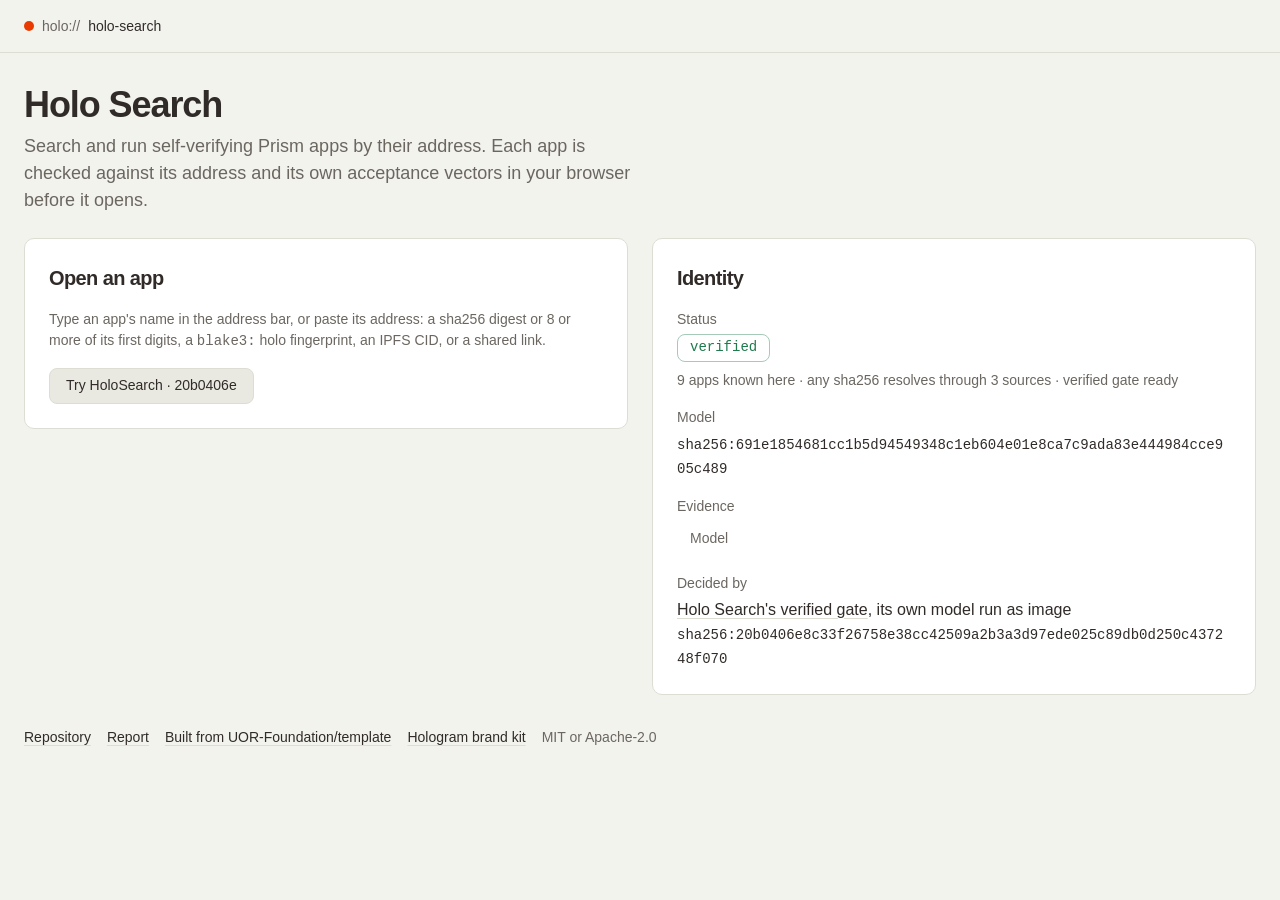
==== index.html @ 1d4cea59 "Holo Search mounts the live Prism frame (#4) * Holo Search opens in the Prism frame  Holo Search, an" ====
<!doctype html>
<html lang="en">
  <head>
    <meta charset="utf-8" />
    <meta name="viewport" content="width=device-width, initial-scale=1, viewport-fit=cover" />
    <meta name="description" content="Search and run self-verifying Prism apps by their address. Each app is checked against its address and its own acceptance vectors in your browser before it opens." />
    <meta name="color-scheme" content="light dark" />
    <meta name="theme-color" media="(prefers-color-scheme: light)" content="#f3f3ee" />
    <meta name="theme-color" media="(prefers-color-scheme: dark)" content="#151312" />
    <title>Holo Search</title>
    <meta property="og:type" content="website" />
    <meta property="og:site_name" content="Prism" />
    <meta property="og:title" content="Holo Search" />
    <meta property="og:description" content="Search and run self-verifying Prism apps by their address. Each app is checked against its address and its own acceptance vectors in your browser before it opens." />
    <meta property="og:url" content="https://humuhumu33.github.io/holo-search/" />
    <meta property="og:image" content="https://humuhumu33.github.io/holo-search/og.png" />
    <meta property="og:image:type" content="image/png" />
    <meta property="og:image:width" content="1200" />
    <meta property="og:image:height" content="630" />
    <meta property="og:image:alt" content="Holo Search: Search and run self-verifying Prism apps by their address. Each app is checked against its address and its own acceptance vectors in your browser before it opens." />
    <meta name="twitter:card" content="summary_large_image" />
    <link rel="icon" href="data:image/svg+xml,%3Csvg xmlns='http://www.w3.org/2000/svg' viewBox='0 0 24 24'%3E%3Cpath fill='%2334a853' d='M12 2 4 5v6c0 5.25 3.4 10.15 8 11 4.6-.85 8-5.75 8-11V5l-8-3Z'/%3E%3C/svg%3E" />
    <style>:root {
--background: #f3f3ee;
--foreground: #302b28;
--card: #ffffff;
--card-foreground: #302b28;
--popover: #ffffff;
--popover-foreground: #302b28;
--primary: #302b28;
--primary-foreground: #f3f3ee;
--secondary: #eae9e1;
--secondary-foreground: #302b28;
--muted: #eae9e1;
--muted-foreground: #6b6660;
--accent: #e0dfd6;
--accent-foreground: #302b28;
--brand: #e93b01;
--brand-foreground: #ffffff;
--destructive: #e7000b;
--success: #1f7a4d;
--success-foreground: #ffffff;
--muted-foreground-subtle: #8a857e;
--border: #deddd4;
--input: #deddd4;
--ring: #a8a399;
--chart-1: #e93b01;
--chart-2: #302b28;
--chart-3: #6b6660;
--chart-4: #a8a399;
--chart-5: #deddd4;
--sidebar: #eae9e1;
--sidebar-foreground: #302b28;
--sidebar-primary: #e93b01;
--sidebar-primary-foreground: #ffffff;
--sidebar-accent: #e0dfd6;
--sidebar-accent-foreground: #302b28;
--sidebar-border: #deddd4;
--sidebar-ring: #a8a399;
--warning: #bb370b;
--warning-foreground: #ffffff;
--destructive-foreground: #ffffff;
--info: #6b6660;
--link: #302b28;
--link-hover: #302b28;
--destructive-subtle: #fcdbdd;
--destructive-border: #f5999d;
--warning-subtle: #f5e3dd;
--warning-border: #e4af9d;
--success-subtle: #e0ece6;
--success-border: #a5cab8;
--info-subtle: #eae9e1;
--info-border: #deddd4;
--primary-hover: #474340;
--accent-pressed: #d2d1c8;
--border-solid: #deddd4;
--border-strong: #deddd4;
--scrim: #0a0a0a59;
--shadow: #0a0a0a2e;
--radius: 0.625rem;
--font-sans: Geist, Inter, sans-serif;
--font-display: Archivo, Geist, sans-serif;
--font-mono: Geist Mono, JetBrains Mono, monospace;
--tracking-display: -0.03em;
--tracking-caps: 0.22em;
--border-width: 1px;
--ring-width: 2px;
--ring-offset: 2px;
--duration: 120ms;
--ease: cubic-bezier(0.2, 0, 0, 1);
--shadow-overlay: 0 16px 40px -12px #0a0a0a2e;
}
.dark {
--background: #151312;
--foreground: #f6f5f4;
--card: #1e1c1b;
--card-foreground: #f6f5f4;
--popover: #1e1c1b;
--popover-foreground: #f6f5f4;
--primary: #e7e5e3;
--primary-foreground: #1e1c1b;
--secondary: #282624;
--secondary-foreground: #f6f5f4;
--muted: #282624;
--muted-foreground: #a6a4a2;
--accent: #282624;
--accent-foreground: #f6f5f4;
--brand: #e93b01;
--brand-foreground: #ffffff;
--destructive: #ff6467;
--success: #5fd18b;
--success-foreground: #171717;
--muted-foreground-subtle: #767472;
--border: #ffffff1a;
--input: #ffffff26;
--ring: #757371;
--chart-1: #e93b01;
--chart-2: #d6d4d2;
--chart-3: #a3a09e;
--chart-4: #757371;
--chart-5: #545250;
--sidebar: #1e1c1b;
--sidebar-foreground: #f6f5f4;
--sidebar-primary: #e93b01;
--sidebar-primary-foreground: #ffffff;
--sidebar-accent: #282624;
--sidebar-accent-foreground: #f6f5f4;
--sidebar-border: #ffffff1a;
--sidebar-ring: #757371;
--warning: #ec6032;
--warning-foreground: #0a0a0a;
--destructive-foreground: #0a0a0a;
--info: #a6a4a2;
--link: #f6f5f4;
--link-hover: #e7e5e3;
--destructive-subtle: #3e2626;
--destructive-border: #783939;
--warning-subtle: #3b261e;
--warning-border: #703724;
--success-subtle: #27352b;
--success-border: #386448;
--info-subtle: #282624;
--info-border: #353332;
--primary-hover: #ceccca;
--accent-pressed: #383735;
--border-solid: #2d2b2a;
--border-strong: #383635;
--scrim: #0a0a0a99;
--shadow: #0a0a0a8c;
--shadow-overlay: 0 16px 40px -12px #0a0a0a8c;
}
@font-face { font-family: "Archivo Fallback"; src: local("Arial"); size-adjust: 105.53%; ascent-override: 83.20%; descent-override: 19.90%; line-gap-override: 0.00%; }
@font-face { font-family: "Archivo"; src: url("[data-uri]") format("woff2"); font-weight: 600; font-style: normal; font-display: optional; }
@font-face { font-family: "Geist Fallback"; src: local("Arial"); size-adjust: 108.64%; ascent-override: 92.50%; descent-override: 27.15%; line-gap-override: 0.00%; }
@font-face { font-family: "Geist"; src: url("[data-uri]") format("woff2"); font-weight: 400; font-style: normal; font-display: optional; }
@font-face { font-family: "Geist"; src: url("[data-uri]") format("woff2"); font-weight: 500; font-style: normal; font-display: optional; }
@font-face { font-family: "Geist Mono Fallback"; src: local("Courier New"); size-adjust: 99.98%; ascent-override: 100.52%; descent-override: 29.50%; line-gap-override: 0.00%; }
@font-face { font-family: "Geist Mono"; src: url("[data-uri]") format("woff2"); font-weight: 400; font-style: normal; font-display: optional; }
@font-face { font-family: "Geist Mono"; src: url("[data-uri]") format("woff2"); font-weight: 500; font-style: normal; font-display: optional; }
:root { --font-sans: "Geist", "Geist Fallback", Arial, sans-serif; --font-display: "Archivo", "Archivo Fallback", Arial, sans-serif; --font-mono: "Geist Mono", "Geist Mono Fallback", "Courier New", monospace; }
:root {
--text-14: 0.875rem;
--text-16: 1rem;
--text-18: 1.125rem;
--text-20: 1.25rem;
--text-24: 1.5rem;
--text-30: 1.875rem;
--text-36: 2.25rem;
--space-1: 0.25rem;
--space-2: 0.5rem;
--space-3: 0.75rem;
--space-4: 1rem;
--space-6: 1.5rem;
--space-8: 2rem;
--space-12: 3rem;
--margin: 1rem;
--measure: 45rem;
--measure-wide: 80rem;
--column: var(--measure);
--control: 2.25rem;
--bar-control: var(--control);
--touch: 3rem;
--radius-control: calc(var(--radius) - 2px);
--safe-top: env(safe-area-inset-top, 0px);
--safe-right: env(safe-area-inset-right, 0px);
--safe-bottom: env(safe-area-inset-bottom, 0px);
--safe-left: env(safe-area-inset-left, 0px);
}
@media (min-width: 600px) {
:root { --margin: 1.5rem; }
}
* { box-sizing: border-box; }
html { background: var(--background); }
body {
margin: 0;
color: var(--foreground);
background: var(--background);
font-family: var(--font-sans);
font-size: var(--text-16);
line-height: 1.5;
-webkit-font-smoothing: antialiased;
-webkit-text-size-adjust: 100%;
}
main {
width: min(100% - 2 * var(--margin) - var(--safe-left) - var(--safe-right), var(--column));
margin: 0 auto;
}
main { padding: var(--space-6) 0 calc(var(--space-12) + var(--safe-bottom)); }
@media (min-width: 600px) {
main { padding-top: var(--space-8); }
}
@media (min-width: 840px) {
:root { --column: var(--measure-wide); }
.panes {
display: grid;
grid-template-columns: minmax(0, 1fr) minmax(0, 1fr);
gap: var(--space-6);
align-items: start;
}
}
@media (max-height: 480px) {
main { padding-top: var(--space-4); }
.intro { margin-bottom: var(--space-4); }
.lede { display: none; }
}
::selection { background: var(--brand); color: var(--brand-foreground); }
:focus-visible {
outline: var(--ring-width) solid var(--ring);
outline-offset: var(--ring-offset);
}
prism-frame {
display: block;
position: sticky;
top: 0;
z-index: 10;
min-height: calc(var(--safe-top) + var(--bar-control) + 2 * var(--space-2) + var(--border-width));
}
prism-frame:not(:defined) {
padding-top: var(--safe-top);
background: var(--background);
border-bottom: var(--border-width) solid var(--border);
}
.frame-fallback {
display: flex;
align-items: center;
gap: var(--space-2);
width: min(100% - 2 * var(--margin) - var(--safe-left) - var(--safe-right), var(--column));
min-height: calc(var(--bar-control) + 2 * var(--space-2));
margin: 0 auto;
color: var(--foreground);
font-size: var(--text-14);
font-weight: 500;
text-decoration: none;
}
.frame-fallback .dot { width: 0.625rem; height: 0.625rem; }
.frame-fallback .scheme { color: var(--muted-foreground); font-weight: 400; }
@media (max-height: 480px) { prism-frame { position: static; } }
html { scroll-padding-top: calc(var(--safe-top) + var(--bar-control) + 2 * var(--space-2) + var(--space-4)); }
@media (max-height: 480px) { html { scroll-padding-top: 0; } }
.intro { margin-bottom: var(--space-6); }
h1 {
margin: 0 0 var(--space-2);
font-family: var(--font-display);
font-weight: 600;
font-size: var(--text-36);
line-height: 1.1;
letter-spacing: var(--tracking-display);
overflow-wrap: anywhere;
}
@media (max-width: 599px) { h1 { font-size: var(--text-30); } }
.dot {
flex: none;
width: var(--space-3);
height: var(--space-3);
border-radius: 50%;
background: var(--brand);
}
.lede { margin: 0; max-width: 62ch; color: var(--muted-foreground); font-size: var(--text-18); }
.card {
background: var(--card);
color: var(--card-foreground);
border: var(--border-width) solid var(--border);
border-radius: var(--radius);
padding: var(--space-4);
margin-bottom: var(--space-4);
}
@media (min-width: 600px) { .card { padding: var(--space-6); } }
h2 {
margin: 0 0 var(--space-4);
font-family: var(--font-display);
font-weight: 600;
font-size: var(--text-20);
letter-spacing: var(--tracking-display);
}
.muted { color: var(--muted-foreground); }
.label {
margin: 0 0 var(--space-2);
font-size: var(--text-14);
font-weight: 500;
color: var(--muted-foreground);
}
code, pre, .mono, .hash {
font-family: var(--font-mono);
font-size: var(--text-14);
}
code { overflow-wrap: anywhere; }
pre {
margin: 0 0 var(--space-2);
padding: var(--space-3) var(--space-4);
background: var(--muted);
border-radius: var(--radius-control);
white-space: pre-wrap;
overflow-wrap: anywhere;
}
.hash { overflow-wrap: anywhere; color: var(--foreground); text-decoration: none; }
a.hash { text-decoration: underline; text-decoration-color: var(--border-strong); text-underline-offset: 0.2em; }
a.hash:hover { color: var(--link-hover); }
.row { display: flex; flex-wrap: wrap; align-items: center; gap: var(--space-2) var(--space-3); margin: 0; }
.facts { display: grid; gap: var(--space-4); margin: 0; }
.facts div { display: grid; gap: var(--space-1); }
.facts dt { font-size: var(--text-14); font-weight: 500; color: var(--muted-foreground); }
.facts dd { margin: 0; }
.chip {
display: inline-flex;
align-items: center;
min-height: 1.75rem;
padding: 0 var(--space-3);
border-radius: var(--radius-control);
border: var(--border-width) solid var(--border);
font-family: var(--font-mono);
font-size: var(--text-14);
font-weight: 500;
transition: background var(--duration) var(--ease), color var(--duration) var(--ease);
}
.chip-wait { background: var(--muted); color: var(--muted-foreground); }
.chip-good { background: var(--success-subtle); color: var(--success); border-color: var(--success-border); }
.chip-warn { background: var(--warning-subtle); color: var(--warning); border-color: var(--warning-border); }
.chip-bad { background: var(--destructive-subtle); color: var(--destructive); border-color: var(--destructive-border); }
.chip[hidden] { display: none; }
html:not(.dark) .chip-good, html:not(.dark) .chip-bad { background: var(--card); }
.reserve-1 { display: block; min-height: 1.5rem; }
.reserve-2 { display: block; flex: 1 0 100%; min-height: 2.625rem; }
@media (max-width: 599px) { .reserve-1 { min-height: 3rem; } }
button, input, .ghost {
font: inherit;
font-size: var(--text-14);
}
button {
min-height: var(--control);
padding: 0 var(--space-4);
border-radius: var(--radius-control);
border: var(--border-width) solid var(--border);
background: var(--secondary);
color: var(--secondary-foreground);
font-weight: 500;
cursor: pointer;
transition: background var(--duration) var(--ease), color var(--duration) var(--ease), border-color var(--duration) var(--ease);
}
button:hover { background: var(--accent); }
button:active { background: var(--accent-pressed); }
button:disabled { cursor: default; color: var(--muted-foreground); }
button.primary { background: var(--primary); color: var(--primary-foreground); border-color: var(--primary); }
button.primary:hover { background: var(--primary-hover); border-color: var(--primary-hover); }
button.bare { min-height: auto; padding: 0; border: 0; background: transparent; color: inherit; font: inherit; }
.ghost, button.ghost {
display: inline-flex;
align-items: center;
min-height: var(--control);
padding: 0 var(--space-3);
border-radius: var(--radius-control);
border: var(--border-width) solid transparent;
background: transparent;
color: var(--muted-foreground);
text-decoration: none;
font-weight: 500;
}
.ghost:hover, button.ghost:hover { background: var(--accent); color: var(--accent-foreground); }
input[type="text"] {
flex: 1 1 14rem;
min-width: 0;
min-height: var(--control);
padding: 0 var(--space-3);
border-radius: var(--radius-control);
border: var(--border-width) solid var(--input);
background: var(--background);
color: var(--foreground);
font-family: var(--font-mono);
font-size: var(--text-16);
}
input[type="text"]::placeholder { color: var(--muted-foreground); }
.try label { display: block; margin-bottom: var(--space-2); font-size: var(--text-14); font-weight: 500; color: var(--muted-foreground); }
.hint { margin: var(--space-2) 0 0; font-size: var(--text-14); }
.answer { margin-top: var(--space-4); }
.answer p { margin: 0 0 var(--space-2); }
.claim { margin: 0 0 var(--space-4); font-size: var(--text-18); }
.proposition { margin-bottom: var(--space-4); }
.proposition p:last-child { margin: 0; font-size: var(--text-14); }
.list { margin: 0; padding: 0; list-style: none; display: grid; gap: var(--space-2); }
.list li { display: grid; grid-template-columns: auto minmax(0, 1fr); gap: var(--space-3); align-items: start; }
.list .tick { color: var(--success); font-weight: 500; }
.list .pin { color: var(--muted-foreground); font-weight: 500; }
.list .name { font-family: var(--font-mono); font-size: var(--text-14); overflow-wrap: anywhere; }
.list .what { font-size: var(--text-14); color: var(--muted-foreground); overflow-wrap: anywhere; }
.disclosure { margin-top: var(--space-4); border-top: var(--border-width) solid var(--border); padding-top: var(--space-3); }
.disclosure summary { cursor: pointer; font-size: var(--text-14); font-weight: 500; color: var(--muted-foreground); min-height: var(--control); display: flex; align-items: center; }
.disclosure[open] summary { margin-bottom: var(--space-3); }
.examples { width: 100%; border-collapse: collapse; margin-top: var(--space-4); }
.examples th {
text-align: start;
font-size: var(--text-14);
font-weight: 500;
color: var(--muted-foreground);
padding: 0 0 var(--space-2);
border-bottom: var(--border-width) solid var(--border);
}
.examples td { padding: var(--space-2) 0; border-bottom: var(--border-width) solid var(--border); vertical-align: top; }
.examples td:first-child { padding-inline-end: var(--space-4); }
.examples tr:last-child td { border-bottom: 0; }
.examples button.use {
min-height: auto;
padding: var(--space-1) var(--space-2);
background: transparent;
border-color: transparent;
color: var(--foreground);
font-family: var(--font-mono);
font-weight: 400;
text-align: start;
overflow-wrap: anywhere;
}
.examples button.use:hover { background: var(--accent); }
.examples .long { color: var(--muted-foreground); font-size: var(--text-14); }
.examples .chip { min-height: 1.5rem; }
@media (max-width: 599px) {
.examples thead { position: absolute; width: 1px; height: 1px; overflow: hidden; clip: rect(0 0 0 0); }
.examples tr { display: grid; grid-template-columns: minmax(0, 1fr) auto; gap: var(--space-2); align-items: center; border-bottom: var(--border-width) solid var(--border); padding: var(--space-2) 0; }
.examples tr:last-child { border-bottom: 0; }
.examples td { display: block; padding: 0; border: 0; }
.examples td:first-child { padding-inline-end: 0; }
}
.foot {
display: flex;
flex-wrap: wrap;
gap: var(--space-2) var(--space-4);
padding-top: var(--space-4);
font-size: var(--text-14);
}
.foot a { color: var(--link); text-decoration: underline; text-decoration-color: var(--border-strong); text-underline-offset: 0.2em; }
.foot a:hover { color: var(--link-hover); }
.foot [hidden] { display: none; }
.noscript { margin: var(--space-4); color: var(--muted-foreground); }
@media (forced-colors: active) {
.card, .chip, button, input[type="text"] { border-color: CanvasText; }
.dot { background: Highlight; }
}
@media (prefers-reduced-motion: reduce) {
*, *::before, *::after { transition: none !important; }
}
@media (pointer: coarse) {
:root { --bar-control: var(--touch); }
button, button.ghost, button.primary, button.secondary, .ghost, a.ghost, input[type="text"], .disclosure summary { min-height: var(--touch); }
.row { gap: var(--space-2); }
}
#engine { display: none; }
#app-page:not([hidden]) + #home-card { display: none; }
#app-page[hidden] { display: none; }
.lede:empty { display: none; }
.answer .q { display: flex; flex-wrap: wrap; justify-content: space-between; gap: var(--space-1) var(--space-3); margin: 0 0 var(--space-1); color: var(--muted-foreground); font-family: var(--font-mono); font-size: var(--text-14); overflow-wrap: anywhere; }
.answer .q:has(#echo:empty):has(#cost:empty) { display: none; }
.answer .a { margin: 0 0 var(--space-4); font-size: var(--text-16); overflow-wrap: anywhere; }
.answer .a:empty { display: none; }
.answer .a.bad { color: var(--destructive); }
.hint { margin: 0 0 var(--space-4); }
.status-line { display: block; margin: var(--space-2) 0 0; font-size: var(--text-14); overflow-wrap: anywhere; }
.facts [hidden], #home-card [hidden] { display: none; }
.facts a:not(.ghost) { color: var(--link); text-decoration: underline; text-decoration-color: var(--border-strong); text-underline-offset: 0.2em; }
.facts a:not(.ghost):hover { color: var(--link-hover); }
#canvas {
--bg: var(--card);
--sheet: var(--background);
--fg: var(--foreground);
--muted: var(--muted-foreground);
--faint: var(--muted-foreground-subtle);
--line: var(--input);
--accent: var(--ring);
--ok: var(--success);
--bad: var(--destructive);
--t-xs: var(--text-14);
--t-s: var(--text-16);
--t-m: var(--text-20);
--t-l: var(--text-30);
--s-1: var(--space-1);
--s-2: var(--space-2);
--s-3: var(--space-3);
--s-4: var(--space-4);
--s-5: var(--space-6);
--s-6: var(--space-8);
--s-7: var(--space-12);
--control: 2.25rem;
--bar-h: var(--control);
min-width: 0;
}
.appcard { display: grid; grid-template-columns: minmax(0, 1fr); gap: var(--space-3); align-content: start; }
.appcard .stack { display: grid; grid-template-columns: minmax(0, 1fr); gap: var(--space-3); }
.appcard .row { display: grid; grid-auto-flow: column; grid-auto-columns: minmax(0, 1fr); align-items: end; gap: var(--space-3); }
.appcard .field { display: grid; grid-template-columns: minmax(0, 1fr); gap: var(--space-1); }
.appcard h1, .appcard h2 { margin: 0; font-family: var(--font-display); font-weight: 600; font-size: var(--text-20); letter-spacing: var(--tracking-display); line-height: 1.2; }
.appcard p { margin: 0; }
.appcard label, .appcard .legend { font-size: var(--text-14); font-weight: 500; color: var(--muted-foreground); }
.appcard input, .appcard select, .appcard textarea {
width: 100%;
min-width: 0;
min-height: var(--control);
padding: 0 var(--space-3);
border-radius: var(--radius-control);
border: var(--border-width) solid var(--input);
background: var(--background);
color: var(--foreground);
font-family: var(--font-mono);
font-size: var(--text-16);
}
.appcard textarea { padding: var(--space-2) var(--space-3); }
.appcard input::placeholder { color: var(--muted-foreground); }
.options { display: grid; gap: var(--space-2); }
.options button[aria-checked="true"] { background: var(--primary); color: var(--primary-foreground); border-color: var(--primary); }
.appcard output { display: block; min-height: 2.5rem; margin-top: var(--space-1); font-family: var(--font-display); font-weight: 600; font-size: var(--text-30); line-height: 1.2; letter-spacing: var(--tracking-display); overflow-wrap: anywhere; }
.appcard output.tone-neutral { color: var(--muted-foreground); font-family: var(--font-sans); font-weight: 400; font-size: var(--text-16); letter-spacing: 0; }
.appcard output.tone-error { color: var(--destructive); font-family: var(--font-sans); font-weight: 400; font-size: var(--text-16); letter-spacing: 0; }
.appcard .meta { min-height: 1.5rem; font-family: var(--font-mono); font-size: var(--text-14); color: var(--muted-foreground); overflow-wrap: anywhere; }
.appcard.uv { width: 100%; }
#canvas .holoview { display: block; width: 100%; max-width: 100%; border: var(--border-width) solid var(--border); border-radius: var(--radius-control); background: var(--background); }
dialog#proof {
width: min(45rem, 100vw - 2rem);
max-height: calc(100dvh - 4rem);
margin: auto;
padding: var(--space-6);
overflow: auto;
border: var(--border-width) solid var(--border);
border-radius: var(--radius);
background: var(--popover);
color: var(--popover-foreground);
box-shadow: var(--shadow-overlay);
}
.dark dialog#proof { box-shadow: none; border-color: var(--border-strong); }
dialog#proof::backdrop { background: var(--scrim); }
dialog#proof h2 { margin: 0 0 var(--space-4); }
dialog#proof h3 { margin: var(--space-6) 0 var(--space-2); font-size: var(--text-14); font-weight: 500; color: var(--muted-foreground); }
dialog#proof .close { float: right; margin: calc(-1 * var(--space-2)) calc(-1 * var(--space-2)) 0 0; }
#steps { display: grid; gap: var(--space-1); margin: 0; padding: 0; list-style: none; font-size: var(--text-14); }
#steps li { display: grid; grid-template-columns: 1.25rem minmax(0, 1fr); overflow-wrap: anywhere; }
#evidence dl { display: grid; grid-template-columns: auto minmax(0, 1fr); gap: var(--space-1) var(--space-3); margin: 0; font-size: var(--text-14); }
#evidence dt { color: var(--muted-foreground); }
#evidence dd { margin: 0; font-family: var(--font-mono); overflow-wrap: anywhere; }
#evidence p { margin: 0; font-size: var(--text-14); overflow-wrap: anywhere; }
.vectors { display: grid; grid-template-columns: minmax(0, 1fr) minmax(0, 1fr); gap: 2px var(--space-3); font-family: var(--font-mono); font-size: var(--text-14); }
.vectors span { overflow: hidden; text-overflow: ellipsis; white-space: nowrap; }
.rebuild { display: grid; gap: var(--space-2); font-size: var(--text-14); }
.rebuild p { margin: 0; }
.rebuild-go { justify-self: start; }
.rebuild-out { display: grid; gap: 2px; margin: 0; padding: 0; list-style: none; }
.ok-t { color: var(--success); }
.bad-t { color: var(--destructive); }
.muted-t { color: var(--muted-foreground); }
@media (max-width: 599px) {
dialog#proof { padding: var(--space-4); }
.vectors { grid-template-columns: minmax(0, 1fr); }
}
@media (pointer: coarse) {
#canvas { --control: var(--touch); }
}</style>
    <script>// The dark ground is the brand's primary mode: follow the system, remember a
// choice. Runs before first paint so the page never flashes the other ground.
(function () {
  var stored = null;
  try { stored = localStorage.getItem("prism-theme"); } catch (e) {}
  var dark = stored ? stored === "dark" : matchMedia("(prefers-color-scheme: dark)").matches;
  if (dark) document.documentElement.classList.add("dark");
})();</script>
  </head>
  <body>
    <!-- The verified runtime below binds these by id when it starts. The
         frame's top bar does their work; they stay so the runtime runs
         unchanged. -->
    <div id="engine" hidden>
      <form id="bar" role="search"><input id="q" type="text" tabindex="-1" aria-hidden="true" /><button id="go" type="submit" tabindex="-1"></button></form>
      <ul id="suggest" hidden></ul>
      <form id="bar2"><input id="q2" type="text" tabindex="-1" aria-hidden="true" /><button id="share" type="button" tabindex="-1"></button><button id="shield" type="button" tabindex="-1"></button></form>
      <a id="home-link" href="./" tabindex="-1"></a>
      <button id="proof-open" type="button" tabindex="-1" hidden></button>
      <span id="try-sep" hidden></span>
      <span id="dot" class="busy"></span>
    </div>
    <prism-frame id="frame" name="Holo Search" address="holo-search" live="https://humuhumu33.github.io/holo-search/" repo="https://github.com/humuhumu33/holo-search" home="https://humuhumu33.github.io/holo-search/" purpose="Search and run self-verifying Prism apps by their address. Each app is checked against its address and its own acceptance vectors in your browser before it opens." card="https://humuhumu33.github.io/holo-search/og.png" identity="#identity-title">
      <a class="frame-fallback" href="https://humuhumu33.github.io/holo-search/"><span class="dot" aria-hidden="true"></span><span class="scheme">holo://</span>holo-search</a>
      <span slot="status" id="update" class="chip chip-warn" hidden><button id="reload" class="bare" type="button">Update available. Reload</button></span>
    </prism-frame>
    <main>
      <header class="intro">
        <h1 id="name"><span id="name-text">Holo Search</span></h1>
        <p id="purpose" class="lede">Search and run self-verifying Prism apps by their address. Each app is checked against its address and its own acceptance vectors in your browser before it opens.</p>
      </header>

      <div class="panes">
        <div class="pane">
          <section id="app-page" class="card" hidden aria-label="App">
            <div class="canvas" id="canvas"></div>
            <p id="app-status" class="status-line muted"></p>
          </section>
          <section id="home-card" class="card" aria-labelledby="open-title">
            <h2 id="open-title">Open an app</h2>
            <p class="hint muted">Type an app's name in the address bar, or paste its address: a sha256 digest or 8 or more of its first digits, a <code>blake3:</code> holo fingerprint, an IPFS CID, or a shared link.</p>
            <div class="answer" id="answer" role="status" aria-live="polite">
              <p class="q"><span id="echo"></span><span id="cost"></span></p>
              <p class="a note" id="result"></p>
            </div>
            <p class="row"><button id="try" class="secondary" type="button" hidden></button></p>
          </section>
        </div>

        <div class="pane">
          <section class="card" aria-labelledby="identity-title">
            <h2 id="identity-title">Identity</h2>
            <dl class="facts">
              <div>
                <dt>Status</dt>
                <dd><span id="verified" class="chip chip-wait" aria-live="polite">verifying</span><span id="status" class="status-line muted" role="status">Loading the runtime…</span></dd>
              </div>
              <div>
                <dt id="address-label">Model</dt>
                <dd><code id="address-full" class="hash">sha256:691e1854681cc1b5d94549348c1eb604e01e8ca7c9ada83e444984cce905c489</code></dd>
              </div>
              <div id="evidence-row">
                <dt>Evidence</dt>
                <dd class="row"><a id="model-link" class="ghost" href="https://github.com/humuhumu33/holo-search/blob/main/src/HoloSearch.lex.tex" target="_blank" rel="noopener">Model</a><button id="proof-open-2" class="ghost" type="button" hidden>Proof</button></dd>
              </div>
              <div>
                <dt>Decided by</dt>
                <dd><a href="https://github.com/humuhumu33/holo-search#what-is-here">Holo Search's verified gate</a>, its own model run as image <code class="hash">sha256:20b0406e8c33f26758e38cc42509a2b3a3d97ede025c89db0d250c437248f070</code></dd>
              </div>
            </dl>
          </section>
        </div>
      </div>

      <footer class="foot muted">
        <a id="repo" href="https://github.com/humuhumu33/holo-search">Repository</a>
        <a id="report" href="https://github.com/humuhumu33/holo-search/blob/main/VERIFICATION.md">Report</a>
        <a href="https://github.com/UOR-Foundation/template">Built from UOR-Foundation/template</a>
        <a href="https://github.com/Hologram-Technologies/hologram-brand-kit">Hologram brand kit</a>
        <span>MIT or Apache-2.0</span>
      </footer>
    </main>
    <dialog id="proof" aria-labelledby="proof-h">
      <button class="close ghost" id="proof-close" type="button" aria-label="Close the proof">Close</button>
      <h2 id="proof-h">Proof</h2>
      <ol id="steps"></ol>
      <div id="evidence"></div>
    </dialog>
    <noscript><p class="noscript">This page needs JavaScript to load and verify apps in your browser.</p></noscript>
    <script type="application/json" id="app-data">{"frame":"https://uor-foundation.github.io/template/frame/","holo":{"model":"691e1854681cc1b5d94549348c1eb604e01e8ca7c9ada83e444984cce905c489","image":"20b0406e8c33f26758e38cc42509a2b3a3d97ede025c89db0d250c437248f070","modelUrl":"https://github.com/humuhumu33/holo-search/blob/main/src/HoloSearch.lex.tex","name":"Holo Search","purpose":"Search and run self-verifying Prism apps by their address. Each app is checked against its address and its own acceptance vectors in your browser before it opens.","live":"https://humuhumu33.github.io/holo-search/","repo":"https://github.com/humuhumu33/holo-search"}}</script>
    <script type="application/json" id="holo-files">{"sources.json":{"type":"application/json","gz":true,"data":"H4sIAAAAAAACCtWVTW/jNhCG7/4VL3TZFnAkJ0HThfe4RbsBim7RHHooioISRxZrimPMkPEKQf57Qcp2UmyQNIu99CBDHs4Xn/nQ3QKoepbRxGqNamDPZ0pGuqFRTtKRNufVMiuZllPR+X0gIXxgz7gpmvDMW0XPAhNgdju0E1xUGGuFVJeI4sjCBbBYkhq/MGbvcIooSSPZNeiWZEI7xSIejA6zURwIO7MhmGAh1CclixQ8qcJFjCZ2A2lRO0Sscf3rjzeHGIpotlSO31//gDiYiJ69572iFx4fG+IbHczFd1fonacl8o2QmaBlOx2v1XqzpUv0LmxIduJC/LbGdbAuxzJC2OcQM0VICgq+JXkHgz55fwoViKwicKB6JuxmF9UafywAoBLaOI0yNS5Y+lT/rRyKJlANMe503TRi9vXGxSG1SUk6DpFCrDsemyGNKT+Xl83jqo7GheYpxwvgz5LGgdopjbvyC1TBjJQbIA5O0QrvleSQD1BtXbD5tDPdQFWR3i+fcaAu0ufW+V4P0iQ+C0/p3lm3IY33d/Qp3j8f4ycXP6QWoxNh+Y9xvhLUV2Q5cZK5VwPbJ3C4Xa8P0o2JtDfTMdV105xffF+v6lV9vn67env+oBndSJziX2Mu48VqtTqdUDCtp+y8N17pJA8cS0Yf+x58mLnUeteV0VvPk2ICCqNSvOWxBxRGt4fpvXXqIssbxY5kdKouO2MImW4oXj13xiNQ3LNsa/xc/kbSqEhK5e24eup8/TMOfiotWr/QVXmP5KVwduBUexe2r2Say/+So3/BvXot3BSi84XEsWHe5JXC3XZeHjvhW2fJ5iocKpAb5N2DYchbL1PJq0RhcAXF3riYQRsU6mFz2oXPU8s0asdfgOkzy6/F5TGMAqDGdVRQnmQI7bwjRWdEJgTG+4+/3WAgY0mW0CMA6JD3u8l4Og7KnmYHL+Cwe2q/tG+esP1fIclfgMX94h8cAaxjEwgAAA=="},"registry/05e117f6444fddaef5dca810636ab0f1bb17e57a3703cd703d8bba6f3b81dbd6":{"type":"application/octet-stream","gz":true,"data":"H4sIAAAAAAACCu2YS27CMBCG9z3GrF01AcoiV0FRZexpY5HYwY+WCvnulXEoKQSa0gKqFCmbzHhev+fLImug3BrIZmtgShqrHbNKB8MsJ9sn96TbnfucwLOTzAolY5a54u+QrYHqqjEIyXETkpOe3oWQHDKYO1FyIKBq1FTyGHDclxMwBa0xZGg1C1lKtlGUW/AE7Hs8FWqvDvy+nahxoNZKt0Oj4WiOzzeNxpU2NLpopXsWKwzdvwluC8hATCfgvT+sK5VE8EH+nVDjnyn1SjUQkLRCyMZds6nFDQYzqsIodWOoqGUFEDBMOysktg/XWlQ9pkuDTh32USizCQ5r2srLCmQL5E+U8yDy1TT4sp3J3vaRAZk/R2ZyPjKTAZkuZIyb3w6ZdEDm4sg8no/M44BMFzKVK2+HzKgnMkxJLvYG6CnM6IswpUPYzXqqadKc3h0L5k8rJPEGu6TFpaNRVCwNPs01lawYyP8d+dPzyZ8O5HeRv3TKXgP9bVklg9sWKFtI/PHSJ/9l6Y9+EseHHfbYlfbFJ5e/0ppqWqGNZCYkJaOcbHNcqGqcKS5Gk3b/sr/5oJ92b34amBoZZFDiqkQqHyzVL2jva61eNK0eUvB3H8L9YICaEAAA"},"registry/128cde158bd77cf9e03ea75a3b004204b8d51d07442f047268709a8f2e4494a4":{"type":"application/octet-stream","gz":true,"data":"H4sIAAAAAAACCu1cWY+jOBB+35/hZ6+GM6TzV0ao5YDTQUtMBsxM97b47ytzhMsmGJxjrahfGoOryl8dtktV+QYopBnY/fwGQUIymuYBTVI28PMb/BOREOxARtOIfIACSo0cok8cAgj+RCE9gh3INw5vgu+zQSHv/RfFWXdePeD7hQ/BIScBjRJSLWCfhF9g930ZBTsTNtMCFMcAguSMU0TC6vv61W8U5xhAQL/OmE2vhwmioID12/7wZRS4oGCytRyteRxTAAFBJwx2Rn++LTvfLPzyD4IzStEJU1wiaEDThyDFWR5TJj2O8QmT8t+IhPgT7IwLJxSWK62f4igrHxkcFVfpuWMls7FGPSg91fpi1EppfXh526g5j+Kwv3wfguyI+jqK4kbUJYssxhT/xWlS6bSVzuqI99TClxT7stvQmSUf17bsvm2asrZpdUyhO+4UpfcOxWdBQDEiFUnGrB44IRocAQRZkOY0Irj7cd+tlMqR5UGwSA5jnRw3iwm9IClP6v8TEDg+ZUG7I1+QkDCqHKTrLI58IIcCJ2LBHccZft+niATHPh/pDccW8DFLPq3fMLDpEZMOV8nwYa3cGqckvUX4UBk/ntVvFe/lUi48xGfkagnBU3sv38TGsTY54dk6O6fRaWiKrcm665x4+bnSqHCYEJLvF/VHTThqVInJBz0yTERf5PSwfQ9xkISlBoYyN7ovmDJyNiQrmzHJGZML54vItF3XSJ76EjBylJ6bDG8m491r0qQFcX0zaRK1T7Wh7hDhMlYO1d3XmyDQGbzQL5DLm2OqPGWNwsBMkefpc/6W1lvXdeOaWIqzBn2uz7Y2NKRUv2k9FwiRwb9yFItf75MkfidJFf8H2EidgQ4ozjAYOzFj0HUx/h6vzqKcO1vU8tMLB0Sa5hMY3pfVA0KuNTvkDs4mPeEnQi4UnT/kbwYCn20yR63VHRk7AOB4SXOyALZsFuAGcvFOSJz7/fShZit7qHG66beJs//0vUAKDMfkwLGU2IZDrOuHneQj5zjcMKnN1ey/fwA0lkpoLK2gsVVCY2sFjaMSGkcraFyV0LhaQbNRCc1GK2g8ldB4WkGzVQnNVito3lRC86YVNEglNEgraPYqodlrBU2gEppAK2hCldCEWkGDVUKDtYLmoBKag07QuIZCaDxDK2hU5ms8rfI1rsp8jadVvsZVma/[base64]/[base64]/ibjrOnIX9Jo9shLkfVUm6myy5EtsWPDaiNcv2tfuy0x2zjjoETqM8aI/KAo/cD073OafKTo9MMExV//AYIPOZUaSgAA"},"registry/1b8a6605f1b24aea16d3d867f5f4b3fd527129f83198b6bffcd4bee959a1a07d":{"type":"application/octet-stream","gz":true,"data":"H4sIAAAAAAACCu2dy27bRhSG930KggWKFvCFM8OrhKAokgJZFO0i3TlezHAOJdoUKZOUI8kwkAdpnyP7PEqepKAutizJji606jB/AAMxh/zPXA7Pd2aGpG9MqcvCbJ3dmGGWFmU+CMssrw6c3ZiXcarNllmUeZx2zNujdUfiVNPQbLGjeZnU5aSAEupRWpqtu3P8pXPmvyVxUZq35+fVVZtUYibHNzApajK5oDwrTOWq3jYnPih97Ncne/5gRzbspvOjs7t+tx/[base64]/u2ZVq3ePtKBTdq3LCl4wIUOlPS9QIXMlRb5yvK4R0zZmhRpVxDZDnGtbNt1ucV91+Pt1zIJB4kss7wd3v+XWy5j79OILMeJNLN9oaQMnCDkjmcpIZlU5DlccIcCZTMSgkdSqzAQnnRc5nHhR67nP6HuHmx0F63MU404WVTdNi7frpGs6v/iNF+C1+dUDJKy/tCw8Zhv5VnLCNvdR5c5Xb+TfiUT2M2jthHdqj/82iNyc0hXxUbQDrQD7UC7NaL3fmUUXckdtzW/EYzPn4zV0rkj70xJBkqCki+Okq9/++M1KAlKgpKgJCgJSoKS6/TSrKQCmGwyJt+n87qzHf+1/6y8pD3xlTazLAvkBXl3Fp040zJ0gVVgtUFYHY/HgCrmniAgCLiWgIbs941U9kgbXz7+Mx6Pv3z892RnBnIwEAx8cQy8D+5AIVAIFAKFa0T/6lO6uNr6+RNmhqBig6m4up0ANAKNQCPQuDkasRcJNDYQjd2y7Bet01Mayl4/oZMs75z+mr+6D/8/5YO0jHv0aghsApvAJrCJGSWwiXXWO7cGE/EUD57iAWYPgNm/u3Fh9HOK4qHRk2XYpcLoZTkZZVemRpaS0cs0JW2jMjEt0XEnLgtscwK/jcIvSa2IIuAXU1KwEqxc/[base64]/iPAysy8K+wMPRXg1iFRqu85wHGZ8pNQQGMX8GfNnEB/[base64]/Zl/mskcl5TPEz3LHRy+ZSk5OrtIFlenRQsueN699myWZ8W7yuPXGmfb+VtmJy/x97aWyXGesOrxgSRzGjHsQM/wwZmx+EDPugVyAWbXm4Q9t7xOZoPSSlJ7fE52DWGlUYOXsIGaEfRgHOJAHBAh4UPpfQude+cASqGu80/ZPWX9kEYsY1a0qLMGWgk8NquSTJF23aiClJd3ae0AKKby6VX2p7MivXZWFQVC7Z0XVdpveZw7KG7Rd/HBGunOXiIN2ycvbJd9sTr/zBpLzaPfWVXWjoCQ6vqY8jkZx2qmeZS32cQh70x0vdnDPqnF78tFW2XW2apd9K/EMa3oN1HwwaO53Pmjb7URvvxDLHl+IrarRp7CqFw0TkulpKfMOlcf9POvksnfKzNsf/gMWcRq8ZMMAAA=="},"registry/20b0406e8c33f26758e38cc42509a2b3a3d97ede025c89db0d250c437248f070":{"type":"application/octet-stream","gz":true,"data":"H4sIAAAAAAACCm2TW2ojSAxF91LfgS5V6VHyCuZzYBYwSCopbUjiYLsbMo33PngaAh6yAZ17Lle/mv84vux2+NXi9Pp+fMlzOzSAjppcFBsqGCl3hWnFQPKOc6/JhUuZbBmKbtSCNMjt3Wdme2qXfLW36zH+Pu52aFGwvE9S8o09gqdn7QyZe5d05YoyR0fE0ZlCtAxUFFG0o/P94OnHOfL3OQmJiqKYTLMGSWWVr90rhY32BAGSkLGQckLEHKBAMcRjJEe7PbV8ez6+5V18H5/zcm2HRrWttskkgMq+3RwWWe2iOWdqrdUXIHMZ4xq+c+ZCrsKcngvvKY//ZDsQdxl4e2pv9prt0P44vZz+SjvH9/bUzqfT9XLn2vv7yzHsejy9PcQAX8bcqcAHWhrwnnuxFBX6rE1DYGitCbqcvSo2eqaSGliX3e5y1/NHO/TPQL2Pfntq8WKXy7E+Hni5S5cuWAK+IrZa6dwrM31ICa3hHTZN29NYnFBEFGFMCGfE/gVv4uS7/7NdHytWUauApOHTrEYwdcNlkcQRBZtlp6pG1tCEubLMO7FLcKLaFyxg1ttTO+fl9PLzfzSDWDwzSKGPLIku7KtXr5IxVcdMxmXYM1w0eXJHHRqey0P8CxpOGL9p76e3/UDzUUQhbmOkQPU5gBeR9DEMBqNXkTr6zCUKarOTFgPtGorq8wuaDF3zdv+m/8bzsJKxYifQ8i0SpdlnmpBN7x1HR1+bYHdBHNVRBi/paqtGIioaftXkUrmv5GfG9XS+/GmXywPSekhC2Ialei8TO1tHG6lDa6YOuRM6hVspDZCBk2y79QWSXw1TAW93v/ier9YO7f18vLx+O77ac36Dz69/SMEKCYuQF0SA01Yk1IkrIJ07ZodcYRJq29ZMRNSFEamdApd+finyoLvu9eM9H0Wz1An6zjEgwoeXCa+csD0s0WlhtzEZA0QZtVSKjDg9+vQ5PhHaWW63fwF7KfUzZQUAAA=="},"registry/294f8a56e0dd917dfcb46662e5e7337b46234e75712542ada27b1838002f1c75":{"type":"application/octet-stream","gz":true,"data":"H4sIAAAAAAACCu2dy5KjNhSG93kKSlm2PW0uBtu7qZ7skpqqZNnlhQC5rQoWLhCecbpcNcuss8kmeY48wLxJP0kK3wrf2hgE7cb/0gj+Ix2O9emgY/xMqC9jMnh8Jl4oYhklngyj9MDjM/mdC58MSCwjLp7IonXsCBc++0oGemvTRn25bGABmzAhyWB7Tm/vnM2ngMeSLIbD9Ko8nVjLGTlMmopMZpTXjYIe6l1y4k7rqY+ver62IzndNGw9bv1u7fo922QfaTqmdOzYxTe40EW5o+JkaHYPQjOXS4etxzLGDwfqvDrQwne6TNAcdrJ/rpOHl+idau6ggluv782Ep+/08mYPW2SUCE/[base64]/Cc2riEgWJ4HqkLSMSyJpJ171M/G6z+Pikb+/6FAf+meWNcVi6hLRi/zRUz5fNorbbQfczqcbJ66MqCcB7/OaXbAb7L4qdrd1wBvwbhq8bcA7n+4kCSSfBnPA+7ymA3gD3tcFb2TegDcy71uFt89n3GdA93lNE+gGuq8L3SA3yN0wcgPcALfqaRLkBrlBbpAb5K6S3H3DME3H6Jh2r2s5TrfXActRtqbSTR1wHBy/Ko4fn/MAdoAdKTlScpAcJAfJ3wfJP/EZj3koNHeu/cGiUOOxlgifjbhg/ofCUDcAdUAd2Tqy9dtjvA7Gg/FXxfjPMxaNgvDLQJNjpq1MaH7IYk2EUhtxqXGh2ZbmchkD+UB+04riDpnfA/PBfKW/BAL0AX1AH9AH9AF9/Cod2T7AD/AD/AA/wI8H/PhBewNfJQfug/vgPrgP7iPhRwEfHvSD++A+uA/ug/v1cj9mMyYAemzn46E+IN9YyL98+2c50b18+zet0E/JTjXbartcal/GYcA0kUxcFgHwAHzDAK8D7oC7Qs07PLoH3a+O7ncG0A603/xePR7ZA/bI5MH6RrP+yLQH+AP+NwZ/kB6kR0EeSN9Y0v8kJIs0N5TjNcSx/Q6K4+n8rRbXh34ShCA5SA6SvzeSP4zDMGYaFdp2dgDKgXJkm2AUGAWeIDMETpAZNj4zBEfAEeQlAMnbgqSIO3oVeAOa0IQmNKEJzSLQO1gDkCmN6IRJFq0xt14ynbxkJbk8OUWmG/rzzMiqXc490MBLApqONO/[base64]/Llcu+v2/2nxfZCvfqWCLB5o5SofevLTazrsyMxq2Mqui7u7XVPN9L/ONhi7z1eXCr77R3nyHA9sWEZ4claVyVEX4ZFYwR0OzUZo7AWvfeMBeVjh7ec2MfrpmJu3GlHnLx2hfA0bFvaTRE5PtaRQ+RXRyr5PFD/8Dhvi1yCbDAAA="},"registry/2b0ca0d5b16e442e16182ef9de136c062b11b46b9a42aa256c89d253f1062e9d":{"type":"application/octet-stream","gz":true,"data":"H4sIAAAAAAACCu2d3W6jRhTH7/sUiEq98iYM39haVVW2Ui+q9qK9y/pigIONioHCeJU4irQP0j7H3u+j7JNUxB8hNs6aD1OL/ecqYeB/Zs4czm8+IDzI3Be5PL59kL0kzkW29ESSFQduH+S/wtiXx3IusjCeyY+jqiNh7NOdPGajbRn3xVMBRbSgWMjj3Tn23jnbv6IwF/LjdFpcdUolNnLqCSa1jkyWlDeFMT/Uq3Pii9Jjf77q+d6OnOim6eh253f9pd/LRWZFUZVS1bHaHdzoopOj4mhoGgeheZJLp6PbNsYPG2q92tDGPd0maA4r6XytkoeXMOU8PdhB17O9THi8p586ezqSg2XsiTCJ11nYTfz7UvZwl2HkyyM5SSnjsb8+Z1P2gUdLkkeyuE+pdMmuTpsTDkp2BfIvSZRIfxDPvLn8WGpWe+U0C/PFm9zLiOJrthbfNrRMC49H0cvmTUv1eK315yhr3+6/O/aj/[base64]/JjhWRR/4vTvISozyhfRqL71HByn9eKrH2ENY/[base64]/Tykur7Z+/oSZIag4YCoebicAjUAj0Ag0no5G7EUCjQNE41yINB9fX9MdX6QRXSXZ7PrH7O1z+v8hW8YiXNDbO2AT2AQ2gU3MKIFNrLPuwhpMxFM8eIoHmO0Bs3/Ow1xKMwrCO2nBhTenXFokGUlizmMpiUlaJD5FE6kwsS7xw1kocmxzAr+Dwi9x3yUKgF9MScFKsLL6eZ8nGEpcSKLgph/OKBcgIUg4wIkoQAgQAoQAYa2XLrEmCxQOCIXvHP3nd1iTBQvBQrAQLAQL8e/qkCm/xVfbis7Hu23IaYN9t63ZmBUTA0wMMDEAQk9BaOtcA/4On79N3GGfwRvQhCY0odmTZq2EesAXOeUZX5CgbJNCNzw/eslacvftnYv4AtF5rbIrk9lt7W0+7LZvrDhcsqT1Y8bsxYzajxld7cWM2VMIMKXTcc4r3xWsmZmgdElK549Eoxcrg0qsKuvFjKb3EwA9RYCDhAel/yV1thoP7IG6wzut/ZD1exawgFHXqpqisb3k04Eq2cTJ71rV4VzhZuce4BrXrK5Vbe7qgd25KvMcp/PICooFVb/NHFQd0KbayxlpY5dovbrk8vYST5vTN37oxzjq3q6qLuUUBW8+UBYG92E8K3YvWn1SQj91R4H1HlkdbhkdbZXeZaua7AtoZ1jTG6Dmi04zv/FOq7fTV38hlh1fiC2qkZJX1IvuIuLxteDZjMSbNEtmGV8UH1X/7j+i9vZ0voMAAA=="},"registry/30137e03128cfe4c40d0a8d850d223ec570f47edd13695da3122bf9bce84b545":{"type":"application/octet-stream","gz":true,"data":"H4sIAAAAAAACCu1dzY7bNhC+9ykMHnpSE4n6827QV0gvvaXGQmtx12plySvJ6aYLA3mQ9jl676PkSQpZtvVLiaRGtKwICLCIbA/Jjxxy5uPM6A05bhKj+09vaB0GcRLt10kYpQ8+vaE/vMBF9yhOIi94Rgel9mS1Sh8K/FB5Q17gkld0j5XzZ46b0CSulOM/5tZ4ZLP1lvrkyXslLlLQn56bbNA92ltGyyjqCDY9o/TzNCqjMioWbB6/JCQudvv0YLU6rBT0tA/WiRcG2Tp4DN0v6D7/e/7F3vPTgYY7EjmBm32X4bPPjr8nSEHJlx0piLsgefpC7ZPLBygi8d5P0KEws6qS40+OTVelfHYipKDA2RJ0j4s/1Xh/ulJQvHGyzhcALnbiOBH5EGstHT8vol/Hq9jK6VuB5xelEp9sSZDQG7j8z/fitL0GkWn/e8lU0GO4Tx+8XVZN8Tdrx/er68CJtqeFlTYRnQZbWV39V8mxczUIw4BkyOeNa02t5zOuNYiJwy3JAD092DrJeoMUFK+jfeIFhJQBwa2AgA35pbSoioNQD6sDVXL6m7yvOltfy7JXhYVBklxbajqgV3UA7ZzI2ZIkmwt1pZzVW2A1Zq1lHa3/Vm397XG/PC+D9iWaY2XKmVeevYJrR6ociMdpZJJU1iBcAKcBOl0cu13kba9yxvyyI8GiC3fBM0TvFAs2jMV//y7ijYNN6757MPnc2K1zI3Tm6odMxYBOvBoUfY66WVhSOTkAdqzVaXKzFXX56u+hFwjvZ5qc/eyae/2vGy9e7CLy5L0ujlYFiRfbMCKLZOMEizAgi23oEv/DIm0i+8T1nr0kfieMKgZDVRsrqh/DDLaFkyySFGHXeyZxMgbMat9kNSotXkNNoxiHuGQcUg01gSk32g2DG7QLPoYLZ7dbpMC5i29f/0bsZ3kOuCHt/P/29Z93oJ7mfFTeyFHZa4MqLoOyRpuKBau1uYi7VhH595ZQ+56ROa7A5vYYTZ/Sgmc/YUCRFj5hhA9IQ4TJ4GYsFK3EWTT/qshM1KnjOldhQHEVfNv+kR2rKUC4O+JJXf+HA9vegZUiE7AOA9eraEjTBtGD4W2e4mblJC9759hjRPyYPDxGTrDeCLF4xcYUii9c4MtSHNJNZ0OCQqvgpANuPAIzIlNkxoW3FwrFKrLmWhWRWRCvbqrX0c0u8t/oIup5ufCb6zy+5c7r7bcQOsAthKbybmBlzxBg5Gxd7nby6EZHXxPut4DFvq/d8uq4SXr6OBdtqHcW3TqMd76XPJBXZ51cNiWpqEu/rsqGw3ZlJYAC18WSIediidXo6TQmhvM6qYZQ4xgKuwvm9xZW9VY4qRT1IOwBmzXDXtgiax6cqCtX7Rjlkl0Tc28armm1lqthUVCE7yQbRt+iyc0/ajHpSurIvdgU3rnuGq0E75IS/[base64]/NfyGN/CtKZOpoCmY0a4pTKAt5JOx38pROCPYy1Y4I0IV7AAbldAups8aBlmxkmnPPrcN3I2JqNA1Ls5ABtbBHk9pXEbvlU1j02n31CI5EiPXBNn3BOMazFKMlpQyGJCDDLSH3SYwQDuUo7D9/KTZ1axhQ1iV/MXBOfw8sH81gNyfweVG8CJ/PEU6wXtu1b/cNzf9vFhqpG6zdxs4yYNPmm5tuM77J8ePm86lxzD0uy8DelxuYSACIE22HTVGhd1D6xddB8e3lM/xEo8KxHv5JHhONkV0KPxpcRji/WBlr9juwk6p0Uy7TLYIWPeYcQepcAXwFdY1hs1LoIbj8TP7OguzD3L7iytEGmhXh/BRJLAsIBci3xtzKKq9f5EovN34uK47XxF3n5+Kp5knlQyCAbRxoNhaiFCy/Xo9qU2hZDiNKBR/POe5Lus8N2/nPDfn83xy5/kkoxMKemyMw98E8yVX/aMsbs6/[base64]/oiwK1mgnVVRUO3MUtjVTJh2N+PXtSTO0thOco3OJ/KXmf2BatOC8UtaMdeCviwMaSrRipns4EJIUpxIJGXCxZ4qEwL7JtBUDp1bjxIIW9+tQ5ZGK45E5kn5ct0tyBBmdgGNZugH4xFpnouJa+G4q/[base64]/uyTWLHOWOcucZc4yZ5mzzFkmhMxKhRjj+wmipvzU2e1I4KLvOsaaGl0IGmRNKQtJjbI++wUAYdZ9ojP5XkJ/U+91bX3/t2hlA9EEfvYXD/ad6KGS57kKUsPMFPUFOuRl7/hNtev6ZO2rLdur1IDzQarJdyWDCKaCsGZWjWcds21YQvVWGPaYfOWOpEDYVWtCi6ZLAS3e8oPG8uL5hqKrfd5DAfIu8kHf5N2/qimWVNWUyVReXadgOOawDEUTiYavojX0WS+U1IcPfcyBO4nmgFBBdjz82c+3Ehk8FF4PfTRWQFPCmzHiMlUmjPKZ4uYKVbN0FS6zUxlhvbsu9sW4tnsg03fGozIDwQgdnStr/ngU9rc3uxiedG3syPqI1KtPnOB9Vrn4p10UPkfO9r2GDj/8D6uxLGcCsgAA"},"registry/3c666d991e861ad4ca56df6495f4d797707351615a8bc16d7ebfe9ff77eb9aa1":{"type":"application/octet-stream","gz":true,"data":"H4sIAAAAAAACCu1a23KbMBB972fsQ5/UCReHpp7pl2Q8HhnWQVMhXEm0TjP8e0cGYowRBsdWk46fMpbEXg57dlcbXoAmWsH88QXiXCgti1jn0iw8LsjjC/xgIoE5KC2ZeIKyd21RLgisCxFrlotK1ipPnmG+k5kws2x+1M9tJMuAQL5BSUVSna+3flEJBATNEOZeSVrrvEAgoJ832JLUWEDqA0c7rxsApTFyp7NjDv4sKIeyJIBc4XIlqYhTs9/rQ+MmzAPSSIgp5yMc8svFsZL63KpgPBkFyoKASmkFQ+uNte2hiTaYNGAxkeAW5t7hfrk3PxdGtU5RnG+YbzfMn2hYSWCVF2ahDbc/FW5vB3e9wVHvTbXG0fmYWJ33pju/oZJmqHHHQm9BQKIquLY/VAk9AOKVm4ZETSDvwQwHwdyfmzk9d/UkoFIa3EdzkwuuIPf7xeXKy4v8XEkcCrIjoeOiq/t3curvdU1Q3eeXWd479WCo2xs/gS3rC6qXHPvS/jiS16fWlCts07p5Os/56XzyhuoYnI6KUdBFM3tlfBcY7ZPH/fSCexmMvKHwOqxX016ib0Oeo3jSaRucdgEL+t043w7PZkeh1w9LFHGeoM2Y42q6etaooByVZKoYGJtiqMzq9tIUQlnHW7PbXz6OwlHkAqsXupcStMRcTUk4LCbsEaPyDCt+1gsZ1XEKBFQsC80E4r/LHJ49cVRtSlkONVouXPUstB2RGNZsiyYb/WaJTg0TwqAPErM8LpmqDWd6iVsa6xPIHLKG+GcWZ3Lj0ofhkn/jUpdLwX9GpXG9kpbFYKvUPf8HZT7EjQuadrKNG8PbWUu7Za4STW3zZq33Mzyu6I3Oul1pxWNq7tgQekCOWpqrKPJdKQpcKQpdKZq5UnTvSlHkStFXV4oeXCn65khR5IqwkSvCRq4IG7kibOSKsNFUwvaUVsF4u7AixwyF7lPeXMCZ0lV/1BVlhs83WTdZN1k3We9f1kedLLcvw6NnvVcfFZh5PU0S67Q6NNPqdz8teCsKirMY++YC1ouqKuJ4NACd8Y9VSXf0QIJJ8++GMR1YDn9eawox/arP+NEYkIS2u/5lQimY/EHHG2YM3gClLvLRwKj5T2nLvWfErj8hds+M3LF1YPf9kNpgvPvX0pYjFXeayifUXzYyf5I0u/Oh/PQXFF1FQKskAAA="},"registry/49df6cd823b8322b176e19ac1349009b6fe84563c8fd1af7e205e36e7b7d98b7":{"type":"application/octet-stream","gz":true,"data":"H4sIAAAAAAACCtVYW2/bNhT+L3x2UaAbhsFvbpo2AZImiLM8rAgKmjq2iZA8HHnoVAj03wdKsmNbl1COgGFvupz79SNfWAZCccdJovFs+uOFCTSeXBCErvqwlKCy+Pg4YYZrYFM2yzJWTFp/zcOCHBfU9f86KJJW5V3/v8iNzIAVjxP2JE3GpkyaLAiSG2A7ohsLlclswix3XAOBq+VQbuHn4ceoKsWtqNtLNJ/zv8Fhl4U3G3BLhc9v2HjGlQiKE7pz59CNa+k1V0t0GrI7+CeA74z2X8YHa9ERZA/gom/dlE8Gn81rZPu9u3VIKFAN9G2n+GUrSPEFKFYxsOnLVqUnJ82KFZGppnSVq9/jWxJ98PTAneSGkugz6YWTWppWhiAN/[base64]/N3uwm7I3DdmWMupBmXkg5lysD2WU0oXd5XMY+/ua41nzkvTgve6Zrx1Wd1G9brI2ZGB9b1EOiX/mV3MA1ZjCu6jPUtgeRXcjV+gwNOd6NI+a5J9BzbvwbHswpV3CPTzBy+C7q4XaLjvhCQZeh3yStw+I2TrY3EQx4MFQ24T13K6D3jAS3a6rjMZpTNOVgC3iLxkM3bW/7zoQAS9wIeIAYsvdYbVKxlOBuhd8HUW/[base64]/ZE2btlfSiX5xjodKl7C7Q4LH2FbnyxlNu4V+06H182F+OeFmpY1jdOqFzk46hsAQhN1Yknjpm1SoqB1wK14AyW5QmoZN1NjUpyAyn+r84o1mEJy9CUmVouQWxt2yZy+qO8x/kQJz+bVM+eMvZYTOKkDqrMbLkn3zWAqhP/Xn5r4ROGTy3GJ6an86jZ5TnjuyXCWqLQ9HyMiVsz0RrQgW4psp8CnYP6BNHjdia95STWn0sc21WZG65CP/hNic5kd1kTywJEqNBmUtCa0Dwpl/1N/N+ndN++/szyLDtrprRB5uu7/BRaXd/rp9Bm5R3/jvJxwrwFUY6WXwq4+ehBc0NSfNCYBQUfP7HiXzWwQY2qGAAA"},"registry/4d79033cb746edeae5caa5cd311dc3551db8b95f858315c2a4ca962d7ff5e128":{"type":"application/octet-stream","gz":true,"data":"H4sIAAAAAAACCr1WbW+jMAz+fj/DnzONl9504q9UaEqDW6ILCZeEXasq/30KUJqOckfHmFQJ1Tb2Y/t5LM5AC2sg256BKWmsbphV2hu2Z/jNZQEZGKu5PIAjD1n2/[base64]/DzQPgxgVYgYFokB8oT12uRtyCbRXZFdgKLBCaQOMI9ZcEnDTQa6pphXajg4RiXMCGk0j7HSjXb2ugUcrjk9Ne0q+8gCEbF80mhn6SUga4GNKFrxbe0iB5FEKxBMUSFoKoDD4utNUsnIh1dI5VPNNAQFbogyqPnjXEl9pJaT5lMoXLP8rL0fk1hPow/JbT7rX7aZztltrXn10jWDsObb0eqOimRpv3O6kzXORXh/V2P2vV5RMFdjp9h+l7+5tVt78fzu6SEUpcbuA8TfXxPfTShdyT4XBUCY3SO8dQCVxdAHH1WfON5nW9P2545+G3gdmVIWztTl7/SE8z7/RoCRtVfKRnd48WCH6DPcmZyBQHmwJk5w3grN2R5NLXcTV3cmiCU9Bb+iucI2shXgUSOWzpfqA9qnW6qBp9RyD+/EOPkjF9acMAAA="},"registry/5374374814d6c7f590b33011fe88ca544ad14d3980b0cc27f7e70ae2e64706ad":{"type":"application/octet-stream","gz":true,"data":"H4sIAAAAAAACCu0c224jt/XdX0GoQKBBxqotX9dFim62CRo0WaO7231o1jComSOL8WioDDm2FUdAHvvcl76k39EP6J/kSwpeh5zh6GJJa2ezftiVyMPDcz+HN70bwBXJ7zO4ywDns/sXOEvKDHNavO3Pdt6VDK4yyhgupgamx3jaG1Ca/Wm/1+/tzQHKMbcwnPAM7j+nVE6z805Ny2CMc06SMU3LDGY7JE/LhJMbuN9BKMdjOENfEsjSv5I8jXcQ4tMJXE5wgcfAoWBn6NsL0dxsSWjOeFEmnMq2e4Xrq5zDFRQxGgqkEngWI935Bu6413OxM9vZUVjKok7RS5rCShRZxDsIITMnSWOJ4Qy95gXJr2ax25vhAWTzAK6FWHS/lZMPMslwAiOapYJtD9MOQm0cvhhRksD5hBOaP4zJVv7m8mY62XQ8oPXe+cQ+CX1QKTFmQLpfE8Y9YUY+PMkJJzhrUUzAGVbmsuYH7uR/AZyS/MoxeTX/hU+jtCsHyFp/DU6x6QBWeqlBPk+kXS2Y97zkk5IvgnpFbx0QJXAxZVSDe81xct0GOccT3oxgvAG7KjAndJ7liJ7XCc7At52XmNdMhk1wshzkLUn5yAC9xNzvTWjOi8rHGv0DnFxfFbTM53oEK4shTmAeyJAWsBjRuOQw3/dIPncanCSQ83kQE8qI8KZ5MDlc4QDMHAN5nRQA6wVJmRrbQiGXBqg7pTVWfQOaTmtWIAx6fuJ6i7MSthTUbyTuQNgOhLI3NIcNpPSXUPJChNBQSj+/Drd/URS0WCrXqyi0TZlxWXa09NHK6IW8Wsl8niQw4ThP4C0IAa1F6xW5gdy3q8pyooo6uJtA4ritAnUk1m6JzyeTjCT44fWF57R4PNepZajDydzgwJQbGwj5rRlgXBHXsnxdA9G8NH4+gWJ15ufk8udp6lu6l/vKgea/DeKbMuNkkk3bIf5MbkgKXv8c/qpFhPK09d1czM8IzT+f/gMK2uLtN1AMM68gaHfsVyD4XStsb8Jxv8QJZ5uoW2vmqAiqVQRUuuYykIms3dhbnFWBS6zdrNJTGMrileYVL4nVepUUm/QXwMqMu4lTpLEz1C0goUWq29G9zIro7DPUqaypE6t8KJoNvMyJ6F76kwTf7x3vn3biqqSS0MKs0P6B+XCsP/TNh8O+/nB8amD291A3J5ksrdRf7JRfFdYj/f9pfZb+vv5wcGhALeyzOu4oVhWbwHtwchKbCk18PzqKnYJMcvm7/eH+cB86sanBVGv/uH/cP+zETtmlOiCBBHAnVpWWanuGn+FnAlgUV6rpAB/[base64]/KXf/5rSaRjnUg8pN9UjQ7S//17SZypTD0exj+bJhfffyU+4VTeilu5ll5pWxEGtbnIrgpyNfLl9Uq0rGdZ/TAtapFceQKEHEHVWqijYmpHsy8XAfrPbZlFItrCHSQlx4NMpKmihEXRHBph3Jo0cisZJLwOyT2248MYSVmZr17g776SH1RPvVSInIQwxjwZITubzE8/VjP2nqcp+uyPBq47KcgYJSNIriG9xGmqCDJ0dLVVyVmjSCJT6CSunOYgkUnhKgp7IChC32qOapReaNhac89UIc05GB2DWiI1ZqLX7dPIERqby77x1VYZGA//[base64]/k/6tVcjnlz1+W4wEUDWpvC8I55GEzrxPI8FTr6DtKcl2Ndn756eeO/myw2Z7/IMLE9Aij48PdAeHodkQzQLmkptdR1amOW6Ja7XQsKZFWlpBbT9WGkmt8R+hY0D4p6ATu+MUqopgUwMQxQaOkLXlCpbvPr07nykfXqwqVDqBV/qgSSyXHIS3GmF+mkJAxzjRIUADn1zbfe8lP/VsVPvK7TWzzs7QlpmPa0WCKfhA9hKEylwKEVKipoYnWKUx6rZCbFnmWoYWHUgrKMoaEI5Kj40M0IJwF56rp/UWGGSMJznqJPnL8W0l5j6kjpodYxS3hI7mSW2Op80b66zJu5NZEE1wwsPp3EYXqoWY1VLl2NbgGKyOkqrLECO0BqGvXd1USdCqy9yP0c7VwZqvI3RP0ysIXacbNMxZjp8oyP/7YrJ1rMCYVSQP/IudQoAHlIx3YwmYcKIl99Tvcrax9MzakfKlVAW/tPKhyOXzrasc5uw0koiVL3RZf0v/pStHZc9PlX9S2kGirBGoSlNWIGOTUi7KxVTXSMF6MKGWAcF7Juz2Y+jNWCnIWtYY/[base64]/zLn9ZKp2OO2X506nOixrHlGZ82bZMykIG++q4+Xf74sta3W+JTeJawdmUdw8ZW4eC9RPmtG9PLBvAlZmVz8Z0YWmOdhYPM49xagGq430xaPNvrkzbd9u1jvOIXfqza2CJj9LWXfnsN9xrNmroIN23GBgo/LdPVlDvnZR/zAhH21Nxrv7T0vIx2sI2W5nPEzIJ9sT8gdkyXoj52EiPtieiJ+UhB9NwLu/FQk/6/cPDk76ewfHp0eHJydHp3snj5L+9rYm7xCHH018mxJfsHcWFL5a7/yGHWB/a+pYbbfxaWlnt6me00dRz+5H/bwH/axZ3n/U0fYj3JqLg/5HFW3fjdYrfT96UUhFDG4g/8Aqg19++lmytfhY+mnpYv9R9PBpf5uK+LT/a9PCUynNtuofASZ/bXp6nO3srSkldHL24YQn+bMP9MkJPXhu+6hSf08G+9FeH0FkG7M20dh4hhr4m0UPPodd8ch1DMFbh/4t52uYVkfl+uqbdx4rbtw07nyIUYErzUOcMWhcXh4BTlvvLgtqJIB3y1SIxNzYkVw89AKyJLRFPilhnOQJD0loczKRNxgWi0SzaTu0IKREtSQMvZuWA86yb+TsbClJxPLyGMnfp4Q88ajpI/TJJ6hb0a6Add/[base64]/QWJSOSpQV4tz49rBagpgW01A1XbbOhUdIASZ5D0cKK7GtSrV7yP326V8wpMri0PfuRl/Vs5PfCnbndp3/GYrl4Zog+PqyMTyMSEFFbWnEez/hJxOuoh3/B9my1h07ez4GswnKw2Og6AtR8Bi5oK2/19TyUv2ehnjHo8CFbvAy2EmckZX/PyfclPA22bIFdY1AWCisxpszhq9DbCmMogfvHgevJba9KNZrQs1LH/JqVowqZVWKVC2ZbL6peEa27loMH1YSauraFFyQZLmCh/8aoeiG34lJjE+bgrC3s2zrfMGyZ12ocfAS0gHHFO9xAMb3U6e5Suc4lYZcyLwYqZckq45iDEm2360WU5i3mCKkgE+ktBTqUAicp3M+8S+MXQfpIyi5xAZdl2C+b5Fgf3jwt+oL/pZA+sEttNuml+SWlFS/+e2QbGwxQ7Rp/V9Ng7vwHWSpgmMEduSF8WuNruYv5O7Odd5Cnjd/jlY3mt4F3/g+4xJihLFgAAA=="},"registry/5374374814d6c7f590b33011fe88ca544ad14d3980b0cc27f7e70ae2e64706ad.lex.tex":{"type":"text/plain; charset=utf-8","gz":true,"data":"H4sIAAAAAAACCu0c224jt/XdX0GoQKBBxqotX9dFim62CRo0WaO7231o1jComSOL8WioDDm2FUdAHvvcl76k39EP6J/kSwpeh5zh6GJJa2ezftiVyMPDcz+HN70bwBXJ7zO4ywDns/sXOEvKDHNavO3Pdt6VDK4yyhgupgamx3jaG1Ca/Wm/1+/tzQHKMbcwnPAM7j+nVE6z805Ny2CMc06SMU3LDGY7JE/LhJMbuN9BKMdjOENfEsjSv5I8jXcQ4tMJXE5wgcfAoWBn6NsL0dxsSWjOeFEmnMq2e4Xrq5zDFRQxGgqkEngWI935Bu6413OxM9vZUVjKok7RS5rCShRZxDsIITMnSWOJ4Qy95gXJr2ax25vhAWTzAK6FWHS/lZMPMslwAiOapYJtD9MOQm0cvhhRksD5hBOaP4zJVv7m8mY62XQ8oPXe+cQ+CX1QKTFmQLpfE8Y9YUY+PMkJJzhrUUzAGVbmsuYH7uR/AZyS/MoxeTX/hU+jtCsHyFp/DU6x6QBWeqlBPk+kXS2Y97zkk5IvgnpFbx0QJXAxZVSDe81xct0GOccT3oxgvAG7KjAndJ7liJ7XCc7At52XmNdMhk1wshzkLUn5yAC9xNzvTWjOi8rHGv0DnFxfFbTM53oEK4shTmAeyJAWsBjRuOQw3/dIPncanCSQ83kQE8qI8KZ5MDlc4QDMHAN5nRQA6wVJmRrbQiGXBqg7pTVWfQOaTmtWIAx6fuJ6i7MSthTUbyTuQNgOhLI3NIcNpPSXUPJChNBQSj+/Drd/URS0WCrXqyi0TZlxWXa09NHK6IW8Wsl8niQw4ThP4C0IAa1F6xW5gdy3q8pyooo6uJtA4ritAnUk1m6JzyeTjCT44fWF57R4PNepZajDydzgwJQbGwj5rRlgXBHXsnxdA9G8NH4+gWJ15ufk8udp6lu6l/vKgea/DeKbMuNkkk3bIf5MbkgKXv8c/qpFhPK09d1czM8IzT+f/gMK2uLtN1AMM68gaHfsVyD4XStsb8Jxv8QJZ5uoW2vmqAiqVQRUuuYykIms3dhbnFWBS6zdrNJTGMrileYVL4nVepUUm/QXwMqMu4lTpLEz1C0goUWq29G9zIro7DPUqaypE6t8KJoNvMyJ6F76kwTf7x3vn3biqqSS0MKs0P6B+XCsP/TNh8O+/nB8amD291A3J5ksrdRf7JRfFdYj/f9pfZb+vv5wcGhALeyzOu4oVhWbwHtwchKbCk18PzqKnYJMcvm7/eH+cB86sanBVGv/uH/cP+zETtmlOiCBBHAnVpWWanuGn+FnAlgUV6rpAB/[base64]/KXf/5rSaRjnUg8pN9UjQ7S//17SZypTD0exj+bJhfffyU+4VTeilu5ll5pWxEGtbnIrgpyNfLl9Uq0rGdZ/TAtapFceQKEHEHVWqijYmpHsy8XAfrPbZlFItrCHSQlx4NMpKmihEXRHBph3Jo0cisZJLwOyT2248MYSVmZr17g776SH1RPvVSInIQwxjwZITubzE8/VjP2nqcp+uyPBq47KcgYJSNIriG9xGmqCDJ0dLVVyVmjSCJT6CSunOYgkUnhKgp7IChC32qOapReaNhac89UIc05GB2DWiI1ZqLX7dPIERqby77x1VYZGA//[base64]/k/6tVcjnlz1+W4wEUDWpvC8I55GEzrxPI8FTr6DtKcl2Ndn756eeO/myw2Z7/IMLE9Aij48PdAeHodkQzQLmkptdR1amOW6Ja7XQsKZFWlpBbT9WGkmt8R+hY0D4p6ATu+MUqopgUwMQxQaOkLXlCpbvPr07nykfXqwqVDqBV/qgSSyXHIS3GmF+mkJAxzjRIUADn1zbfe8lP/VsVPvK7TWzzs7QlpmPa0WCKfhA9hKEylwKEVKipoYnWKUx6rZCbFnmWoYWHUgrKMoaEI5Kj40M0IJwF56rp/UWGGSMJznqJPnL8W0l5j6kjpodYxS3hI7mSW2Op80b66zJu5NZEE1wwsPp3EYXqoWY1VLl2NbgGKyOkqrLECO0BqGvXd1USdCqy9yP0c7VwZqvI3RP0ysIXacbNMxZjp8oyP/7YrJ1rMCYVSQP/IudQoAHlIx3YwmYcKIl99Tvcrax9MzakfKlVAW/tPKhyOXzrasc5uw0koiVL3RZf0v/pStHZc9PlX9S2kGirBGoSlNWIGOTUi7KxVTXSMF6MKGWAcF7Juz2Y+jNWCnIWtYY/[base64]/zLn9ZKp2OO2X506nOixrHlGZ82bZMykIG++q4+Xf74sta3W+JTeJawdmUdw8ZW4eC9RPmtG9PLBvAlZmVz8Z0YWmOdhYPM49xagGq430xaPNvrkzbd9u1jvOIXfqza2CJj9LWXfnsN9xrNmroIN23GBgo/LdPVlDvnZR/zAhH21Nxrv7T0vIx2sI2W5nPEzIJ9sT8gdkyXoj52EiPtieiJ+UhB9NwLu/FQk/6/cPDk76ewfHp0eHJydHp3snj5L+9rYm7xCHH018mxJfsHcWFL5a7/yGHWB/a+pYbbfxaWlnt6me00dRz+5H/bwH/axZ3n/U0fYj3JqLg/5HFW3fjdYrfT96UUhFDG4g/8Aqg19++lmytfhY+mnpYv9R9PBpf5uK+LT/a9PCUynNtuofASZ/bXp6nO3srSkldHL24YQn+bMP9MkJPXhu+6hSf08G+9FeH0FkG7M20dh4hhr4m0UPPodd8ch1DMFbh/4t52uYVkfl+uqbdx4rbtw07nyIUYErzUOcMWhcXh4BTlvvLgtqJIB3y1SIxNzYkVw89AKyJLRFPilhnOQJD0loczKRNxgWi0SzaTu0IKREtSQMvZuWA86yb+TsbClJxPLyGMnfp4Q88ajpI/TJJ6hb0a6Add/[base64]/QWJSOSpQV4tz49rBagpgW01A1XbbOhUdIASZ5D0cKK7GtSrV7yP326V8wpMri0PfuRl/Vs5PfCnbndp3/GYrl4Zog+PqyMTyMSEFFbWnEez/hJxOuoh3/B9my1h07ez4GswnKw2Og6AtR8Bi5oK2/19TyUv2ehnjHo8CFbvAy2EmckZX/PyfclPA22bIFdY1AWCisxpszhq9DbCmMogfvHgevJba9KNZrQs1LH/JqVowqZVWKVC2ZbL6peEa27loMH1YSauraFFyQZLmCh/8aoeiG34lJjE+bgrC3s2zrfMGyZ12ocfAS0gHHFO9xAMb3U6e5Suc4lYZcyLwYqZckq45iDEm2360WU5i3mCKkgE+ktBTqUAicp3M+8S+MXQfpIyi5xAZdl2C+b5Fgf3jwt+oL/pZA+sEttNuml+SWlFS/+e2QbGwxQ7Rp/V9Ng7vwHWSpgmMEduSF8WuNruYv5O7Odd5Cnjd/jlY3mt4F3/g+4xJihLFgAAA=="},"registry/5fdafda73511fe0dbab185afdf5333e9f88081466fa6482bde3e846ff4e3be84":{"type":"application/octet-stream","gz":true,"data":"H4sIAAAAAAACCuS9DZgdR3UgWj/9e7vvTEsay2PPgOu2Bb6DpXh468wosher5iFLisyzDIZ48/iI8y3Z5bWcjWX0+Xm/N9aMLBmPfkLEYjYiOCAIib3YSgQIIzsmCHASA8YRYH6yOI4gJlGICQYMmGDQ8zmnqrr73jujK8km+XYFntu3b3fVOadOnTp16vywX3/zb3LGGD8uLrqWz7BrxcwMn4G/7Fo5g9f+zMxW+MrhC9xj13oz9BPDy61bGTyEn3yGb72W8Rl6hO7TG9hGMGO+B/A4PUCfEl8PZ+wD9CKfcbcQqq3UNz25tWyq0uZWBJxA2rrVtMxnro1nZlzjcmYrwIlAE6LTgDn82YodTcPfqHzBm5lGCDwAls9YPPjMtclM+a/[base64]/prDt/Hz+sUrf5d3mmTZ7VtBsDjSXDmVLlwohpB/4gvOmEGeFIQ9DKTl8hMJ12WzyLIR/cLtyv/6v2eQiEGfBH5Hx0LzS9XizycOMZzwEjhFChOHZQdD7/zw4O2ABjQUyE/xhHGGF29yHFjj+w5HnHOjkC7oJLwTBvFQoyRogWAJfCwJqBP7CP/q0b8CDA81ms7OVnv8MXP8r//P9+n/C7/[base64]/AWFLgk2cHQfN8JkBk8eay818CE5sDUANIysBiio3yTDA2ACTI8Gc/ClgoBIM2mz7MJDNxQADKIOR8wGeBaAZMRMDO2KV8aRYMDAzxC5rNCwLOw2YQ+H7QXizPklz6YoyfJc9a+jIpBwf4wADnLBiAFpuMRf6F3LRh/kku5fLlK5b/wvIVK7yQX8/v5ndz3+NsmwhiPsP17OxslIT/px/85m/85m/d8F8FS3/jv/zn/+e//Mav/fp11/3Wf2RZYr7+x1+/7jq2yH77Tzf8xm+wxfbbdb/1629kS+IvCs40Tz7AI/nThj84sK/R/Gbyg8YfpLc1vhPdEr8l3R4/1fhQcqv/tsbT0Vz83eh70VsbB9KRE/HbG5+KDySfjT8TvyX5dPy5+Nn4p/HP4n+OH4kfih+O/yo+Gn8+/kL8xfjR+Evxl+OvxF+N/zr+n/HX4sfiv4kfj/82PhZ/Pf5G/HfxE/E347+P/yE+Hv9j/K34n+In42/H34mfir8bfy/+fvx0/IP4h/GP4mfiH8f/Ev8kPv/L/EfRg/EfJn+Q/GX8F/En4o/FR/ls45P81sbvN47Efxb/afwFvq3x5/HvNP574x2NE43vN37W+HxjR7I9+Z3kluSZ5PvJ3uRtyW8nb03uSN6VfCq9L70r+fP0ieTP0oPJPcndyYeTI8n96deSv04+mvxN8ljy9eR/Jl9Nvpx8JTmcfCn52+Tx5FjyaPLF5Hjyo+SHyY+THyR3p/ekt6V/lN6ZPpC+Lf1o+hdp46md6mh6R8jlzPmzz/1jenxTLpbhpVhd/5/iKxjLpS4KzZTUSzeMDHiMC8kSJfRwob//J7NzTIdaZrt2z84yJdpitCXhYzj39NbLm74SSoyJ9qTI6EpNikgJJSeEp4TyJgQTq5XQ/[base64]/Tuh/UF3/13m/u/B5//[base64]/jY8vZp0kS15GVKP2DDH0DAiazieTO5ZIsDlwu4LOik25T3NX+VoVSiove2IXfeWr2Erl62dYgb9l37+1x0rbMan9trgp9/TM2iZTPnybnhAbla/[base64]/b7drrrNl6Pce3kJkDiIybXGIt3gaJ9TNEHT6CjEMH1Nq7hViVPk6KvQDJ7bNsWwn6WKKw3tpHrZFur7J9Lktjn3oczXTMBf37zZ9LaOulOaXEwXbuafZRexeWPMuYcPK02yM/TF8m2QZffsj+hbRt3fTN5ZGCaGnwraIFNfLrityWE/9NkDbFqPZh3YSdH5bHONmQODLcT4h2sQ0xzgsmI6St5eURMa4q0LJvSen5F08l6YfJCc35PUIWFUob2r2wDfqUH5zGzXEJsQV9PFKQkyLTuo9YUboGHf0Ow5dfufL/BIGbQhiblinERXP4LFNXMKPGYSUrx9EXt7LLUf/rWEyfwW7i+sTnFj3Ll5kO0jGETxhD3hkCY9n4PE0a7PPwjBNMKnw20P0DVoNJ8QWgux6AvQ6M4xISqPcAyTHoKUT3AmWJ/iEOMKJQg9XZvCDlRn8aGUGf5XG8kGYwUfhmSPYyVE3g3HSPWxG6SFD2gcRJXjWzGRfP8nK0YZrM9xARRLBAK3SSzc0I0ICmQmHHH75O76K3Y2wXMS+zi9h/4MTPk/yCXGIExs+wSfFPXQtn+KT8jAO3ip2F3fjBKPxkW2mt700SgG9sZ9Pyjnz9j4+KWfN9V4+KW9yMpUG/Un8C4KqMugb3ZiDiHJj7hgAwH0l0WcdjfgVqONavFkF70SFmq3CoR4qRd+QkXykZ6akSkaKAR94iml/FWNpnOh7YBz1pPL1CV7oO/DbE/A3+8Ce55Zn1scTiuRK9q3d9NWwpfsu69/7aBCH63YO0lXf9UH4/UIzI/bht8MHq08vhD60xSfErJmb0zQDKssSfO41wlN0C0/PCU9OwrM+9w+auX+PaR/Zh1/ClZtijpdoxCo8cKyc+MeqE18V2l9IigsnxVewJ4AQq5hHk/5YOel9A5tnYJMGNmWZ8aPb3Dw6QaINGHh8Uj5leLk9KY+bSzUpj7mXqwh1iDLlEFIOHwR/n2FBf0zs5ZOO/wwodqo/Y6c6UGFWmB3PoGGodp2fyq/ILMvm5ZWjVV4ZIp0atVLFswfhbnI9F1Zby5y9A+0bLQmKLUAqlFzFBkEt0CAgNezzBgv9PdxBfhE7+gTTT8NF9hEDmNk7MmAxeD6ze7iHRGlhOcI25dx2CU8uU9wK2lHFrZxdrrgVs+OKK65HiwnRJr1Xcd0usluhV9CeQX9elj/H3sNwPSZGJ2WGj2ivxla8LZa3BHy0ib95W4znUiEHceAYpbgSEwiGh4Dp0QKeGlIs+yZtH7CzCYIJu2qjtYJA+vYu00/UAiAzO9R4+Xvm8ggzZFFssJQNXF/WWzQgwON28HcOeaRty62GnvvFplyaBqXezwvAwSjcEsbyMFdSH+cF/Zo9uGNBlVtJXGEF6dsSvsIyskcoiRJEKOkUW7hnhutBrqQdr4c4vKf3igKXU6n3COj8SEXjlmPidtHyoPW9omWeMRr3TEuAxi3hoWf4JKyseD0rcMVFkOYEKqJ4/ymee7ZTADbnBA6M5BGOHAx4k6bur0Gs/JNj9GQFo6cqGB0vMTpeUdUJE99gFlQxek7uo8ZGJLgFbwUgaFu8giyoDflzCn8G0hqV9mhSXk9XbFK+KTF4vGuXG2mruuO4uRHzJhF2mIsIq1E8HyQcjnM7Kg+yQn8fNU8CjDRPwsp2ctx2QqR+Ze5NynHsg+0wBL9igu3hhMNzw7COOn4lPi/fBFMar66HXQU+fxPM7Xpr0AqM2kpqI6M2hmkIU8e9aZG92+jbcgU7zok/x9g2AQ0Ra4yxH/M8mJSGadh3eR5OyofMt3/keTQpAXv13OdqJdVzPwLIz72xETuX1xBX3MVLrtjPF+SK/dxyxRFmueLDAGfTJ9zu4qCJIsqgR71JyereBp7wWqKCpV72bIMxshCkOZomvbVoH/WKbA+tMsLtSOhFegeEhQZw0hIL+NxvREDHgo/TBWYfTHmN2p5sw3zy7ZovYc1fRxPmlTQsMJ9A2SeMrVipYW9XSLmCHbFrPvGYWSMJmKAHMH4JTGiA4bB7e5Z2b2B3YW32jF33pQ4mqjznI3xIOD0DW6ySrntFkd2HOgAyD4IVEXM+wx3DoG5s2EUe58QspfR0aB6po3m8RPN4J5qNhdGMq2i+5YOIJgwtG2M/MxtRJXWjB5oGrONOuSkBabzAiBledkLgLg5SQAlSTAkmJ0PchsYoQQwnLZ9knC7n+CSLwC6MzT5ZafZpahan/i2u6zbbw4m34e0dz+2v9xs+H6KPdAFuF70o38nthsyCyMxrzJ6eFq/7C0+8hgFF1HRcUdNxJei46wisylwsV/ZOJkhOiQnSU+QBxGLI7LTGRFrRcudZqHAFK7Vcp/pI/R6x8E7sDJ5QnEhb0Z7r352Kc6RUp5EERp0+frC+UTuTt0XH2/wUW5v7YKW113Je0eJLlToqFCODLdeeXpa9e7exoIFh2lpx4VtawlGq6ouhiac/REda+3G7cJvgwQzuIFqCTkL1LAcjnGhJxbTQUoNcnp311o/AZ7Y+90ay3UbdvWyznp25oQWHesGNrYC2I6JohWK1QrtpqPxVjKtQBfoIvwF26QLt3ze2pArs6x52e+KE3GDfECoE+wW8KPUxfFHLloSX8XdJvwv8nVqhp7lefKO+Hp/3yEjKEQ9uQDYAKtgGIZsrUPsizZJ1eLqgRPlg1JKwTq9By7/AczR4W6ISDityYp6qN7SxHDpVHbohOFtmmsN/G0ayr25zIwq/dW4vlNtHJP9XrUHP3PeIF/gBYLzsNncv2wWXLU5fdpj7rjmeLEUO0bDt4htG7ElHsr7Wi903CtNLttt9dR2IsgNR7YBYMPvkbpQEg/hNiewv6Psi813J7CG6Y55/mL5JNpi0mTkBwXMXJHvOsvu3mQMfd16SPCK4V917GrDRMo7nq0dYTTbj8apnjlc1yj1Ba4uAW2oCz1g9EHxC8TE2PClW0lUGW1W8iiZFm67YpFCIesuTq5UHW2ygSlo4dhNtUHhhhL0bc1+P36B8/RUG3/[base64]/[base64]/[base64]/LndUVYlzvIabdBKs7wplAcQeoSIHJPDeTg1c6sKYYEdk1keKO/AdO6r4OoD05ZCvoUbgMmFA21N0+uBvQfYC9jfzIN6BH9YradW4NoOsG2vQnBYCoQluA8LPS6tqxgnVxU3GOim4p4UbmjQnAvmRAYmgmHNWhzNnKTlHrNCMvmeJ8SM2Foujv9KzL/IDC8OLY6pP3XZbVVaGm4fk8Nm1KYuu+3VHYwvDuT+FHutCpR/M5D5NW8uWf00eLybv01b/lRjqxIHyqmzIOtmFdzmQcyrMolBrMq1HiL2GkBs2iB2Eg7t5s4q7N6B6Zb/QvGf4b2og+msFpV8iJfq2HiN4xQvHbrIMgcmJPBG4WOSKQ40AgNSW+A24QTbnH1mD23WVAG/gF6VI5cwpGi2n/RM5JtJGdGVookh8ehkWEntrWJguxOr2CK6n01K3PU5Z65HuODlKlFTVbNiik/BZD/BQZcRW9riiZ2wwDyCoKEfm/KAZX34GM6D7NN7CCq8EeVi6rLb8nB7HsFXNp1L5WODcgMwzBSfU8HUZW/Z8auw+G5XYhqsgCCrhAqm+Fwe/gclVHjVyOacj+T+zZMSmobfmOIjN0MTVx+4GZD3XqAxeOTnMwYvgAcRbD9Ox20KOnxnt4/TnrCnyt7t6udLxoUnyVFSMdhs3Ddb8U5F26nKmd2Mws4JVHtGyiYzzlee8sBNidGGjZ4CncdTDDZs5OFIhMBLpAXOYNCBWVukimc/noOb0r6PmFK3qIR5hf4aGsc4KuI5qHFErpScwKT2tsA+FHd3msF+we6QsUW/[base64]/51tZEmBnVeOzANbJ9zZ4d7w0pw2apdabypO8JWIyPrASTdwlR0VMlK5y3dmCfPqKnqVGRJ4bshxH17CiUbwFu7dopw1YWmat82fslqjSXUDmMxyLmbq886rSoyvbDu5xEBfDuR1aySJWkyuViz7Q5JqxKe0khKsOtJZ9k4UL//CeTAzj26lOJ3oga0306o0sHqkuDLyIJA4heyEEtrfAh5xrVB5rUji7hOPzLI7EZzQCNlho9uCkMWrCAQvXjFYH0LY2IPh6lrceME3/twudKbII0SC0QEWA4N9xRUlNWuCWR6SyqqO220A1m63v9cQ4Qzf2mV26dsnGtSXgYzVfKIHBplRP1mKez5u0MWrjNYUbtDFK0A3Hej/0Wb/j6bIIsZDvNcbKxhqTAmxEsiSInt6d3mgkDaqv7zX/BKQv49iOjRtm3ZguukIfg2T7I/goA4sQTgTzPBLJQwceIVw4BVCjlc4/EzHFTf24Ixba1Ra88+4taTSmpdYWYSNpeBMU5kuoJqAImumCwkNMM4oPC/[base64]/[base64]/9QouWB/v6JEyfCQo+pQIOrzU0bRgZe1qk8QTjZ0FlLzx4+59yR0Re9+DzVys9f9pKXXtAeA2dgLdY2L6JZZK8UXgG6Y7KdhziZpvNIhb8KsgQmxhz4FaFjdfryhNyT9sH+QKxiezk9Msvto+m46eYXXDe/4Lr5hfnegk/smQBo35xHYOl/3Qh0lV5kmlzhmlzhmlxBYxDR+21rc4NdzpiMNvbA4SLje8AWROMXoE+5trnc9bnc9YlXq/GKGAUpR3KDj8l1rRAXLDCjhLNwpoK+XAt0tsJ0dqHr7ELX2YWuswtP2tkt/XS23FDzZa6zl7nOXkZumb0GiLqA3q9axd7G0wtNM2OumTHXzFg/[base64]/ag91LWO7FfjOBGUcISLR7oEDtrkUck+iFedsCkzhV7sYHuxgUh765svts3Skpjl4c10NayAPQ5Mz4/0eQbpF7mGX+SQflEd6RcZb6vxIg/gGCAYk5FlcwM6oXEQfUCyQgXZn5huHdIH8eT0MCeAeqH6YgPRqINo1EE0Wodo1HiLCkf3bHvJXtvNGQUeP7yN02lEjwn3ItPhiOtwxHU4Uu9wpLvDHWWHO/rscNR0eK7r8FzX4bn1Ds/t7vDWssNb++xwxHDPOa7Dc2xwhulsTGZweg6NTs302+y5Bo9h1+ywwwOvWvSrRG6YELMCL8fJExoQakUIQQu/rYSttfEYn4UTULHlF+nQrRWXAQ8kjyA+aUKAYy6yVqTiq4HVX6PCjSPEU9l75+H4cwzUZzuoz3ZQn+2gPvtfCer3zAP1sIF6aZc1Vc8UAyHjo7ApGE0IFU6sOq8mtYJxxPRy1KTsW4L4rU9tcCRxZDunbJFYa4EmUFCO31rK5Vt3bMT2zjXt+Wubw9ZhC/Zf6EK0fK05v8B4KRVkfwmCdU0L3bQtl/[base64]/rphk+xBwBC5d21zcB3Da31KHj250gPjBk4CYnhKISwwTLarmghL6/[base64]/3pj90TzNZ4brBkhO+HCFy1vZdvaRks+Bbz9sImf2iQn2p3zhqXiQl3z+UY58Pmh6bFKPAVyZHsuzNQNoW9wuqKtsd1XpnjUC0cKEGqiBiSa1HBM7+KR4wIQNmp8e4O4VmswzMO0T0z/R5d7ZSkd7KeQRGJm7iFEgwvYKEXYbBGf5JDGwHGO38Ul2mGu/hS/xeXh3wEyk1NEidUI0RQ0EjxyXFdlH4XmzdIU9l66m4dHEjWS59ibEOZ650tBnUp0LuHhS3DIKwDzI3me2j/wS/owJdX3axEA9VZeDh6umVxXYmF4IoN1TCaxFFSldxWa5sXRtbKHqcQ0qW/[base64]/1TmuQH5d02EFlz/t12GtnJKUBPzPJIYERGX+vDNuAwmiRMVzg/reYI3rbSdFdn9z2vbDcNP6B2PB4/Zn9LJFrpx/oxC30BMLDDBG45w4HOABAo7CRTbWS1WQCBrxRQ4n62g6w0yesz7fGS6DmiyQ/7R2ZverJvPXbJ1IwaMqBRCYddy8kBdwOZcy81aYsSF4uCZzKrKKLhR7O0gAq/RBTAYk/tFHoFwkGPyLgFu468BYXHVSBOc8SLcj4G/McgORocfcwLcXsG5GFWebQIyEVqwg4XAHpN7oQuBVsF9YgeYUMM7Nd+8BuXSPKBHNUojyATtvLSGlJmArHFbiab49KSM6LYAvxZwHp+ScOUbm+o2gS7AZtGBbS40cNBAcbhchErx/QEnOIm7Ejs218MB3BSjkwk6FoNv4K+cfYycG6Yh7oPO0csTuzLPA8jYPJrioIb5U3yaXojuHCD3c4MzHQBj1kYkCIeMF3i5HxNbMSvQh+kS5HlGwhziEzCnFcLTitxJsIqUr8JppBevkBHfUiHcT0zg8J9Zo9VB4fzRpKikvyh9iNFn/wRvBUCH7oNGmMwDUWjP8sjF/[base64]/FopT8h1oOI44IGfgudcvjzn8uU5JzHPOokpQRDrmEIpMW0cgxQ1Hf4FNaePqkvBH9U8z+teHeiSAJndQCT7IDFopwKRJl2HJrcaC6yn/O1TM1c1cf8TYMSUT2cUxMmR89FG8Kp+HPrYs+B3cdDEMNO3D9K3H/SkrfHMcUfmuVe6Lm8Cr5M1lM4mVXJTLkH98JS8ssn14Y9AJO/5+unt4Ep/K/UBsx9j9DyjAsFrLUy7OlQorzMcctiGQw5VwiEzcnkdpThIj9ykIVA1++8Ug4lesi6sMKKwQtURVThqfVn+7tTR1v6NHZhr/0blFYhVTxTxjQqWNa+mKpZrad5V4DsZ0jv7QDp5KSUyhARIGM2C/trv3GMD73j2xxhMOYMJNQX49vg2+kfJaQz7eh1E3l0Nf351ZE3TrAxuNx3cmYdK3plH69HpKoQPrqKi5cNRzCY4uUZXNo/8jqBbdHPTd9wLLLiT2OMWfiYA+ABASAD48OGrcBNsJlSISjbGtUQ1GEIQe3UY3t7TBWt+vytaFD1iUPK8ojxUpVeYS0FdidbudMiKFnS4usSE0TNKtUPWC+oCnVUE+dHMgLbPbeonk/vg32PsuHF+J1/vnPg7hzQYfP0IWUJzAd82KTECGUF+GYI/121KPidLD+hj3RERIGnX08wYRyEMx87ZHaV8a4vMWCnbYjW41iPHU7IUr6A83kMoSlKKPFtvI1DX2/[base64]/LwNg8fWh03pdCb2sFnHe1iswrhwouRyCRW+m8Y0KJQ2c2Xv3mIcj3OEuK0wio7KV5egXyWkichNI0VZ+ASu+GXB8KiGyLwNBirPVxOOMl4TmdULXv/4UCC1KQleiiZDCtLZYgke5ZwmeFvqCToplRLG0QrFLiWJDFGTCJ8TFRPC00O3Tel0JfXGN4CsrBL90CjU/OmBueSX5gcEN0NleS32GoYkXF+QLWmnyUpxmHdRfqQIIFy2pfylFv4oxcTFRP3DUryYHQJyG6uR3X78sJQSFgy+nXK1/RgZnRnUUmiaMv9yQwLlaCp6AXoT/fLtT9WCnysyxDscvcObuGcfA18HXYdLVhvMQ4lbDq3I2AhoZrFThaxQb2TSYuNOWoGxsU0vARs36RfnQVOTUvtdhbLV7Va5tevUHsK/XuAf8tU1pwnhsZBgJ+XReIc9AyDMQ8raRFIxO+I5pIYZzy/UjEHdK9vcWN66ZQFakW45qEKw2aLrA2Fnc+DmPzRN8c9PDANVYRRvgz3rXY3OtC88D11GyftArvN4hxcYme4Xwy3Dn8er6HGHqE70ie3clNx0sopT8Jsq9EUrCB4uQN9IKQEdDPHzM+QCaBbh8m2wVIcB3OQXU/pBf2YSdKO2BfVqPAnhg/HLY3UB+7PHsLZiQD2ehALz4RYzpA8fYWtwA0SbB7NB5Yjy0lMh+n+B/OctaGECsWnElrtK6m5vXwUJRD6p8u5BiK8j0KUb+qXL1FKN0OXJ1L6ZXciBDLuciinzfh7pdUeLyxdhYyjRnpCpKxUhVbBk7KiNtsQWvHJji0y0PbQ8oYIoDLQ8rd5AvMO6/p+EZUR3H51QfvEljj+0mlYBEenIKIxEVM0YFbxqjChVFFc6YqEKP+ufJFEcFW/Fp5U0nl6EXtwsBJXfklgDrqnEoxswowKwzRc7Jsb/iUHzeSVLPv5+XcaJZbdPgoRbkFUbB0kxHOipFcWR1faMwigUVRisptdxiM707vQRd3aOkkuzUbm2c1thPnqZID59inqb+WlUvSKvZKbb6gYXiKQSa5pxqz2/MzzyuomMMyc4BsxxzXC6o439UighUs4rliAIcWFsM5eIi/oZcQi6A9EqSmWnuw71A8fWQqBhWyU15eAl/A2wQ6QMYp8DkKxJYKIb2QP2MEWI8SwjhZCDeBD8HiJXyVQyvqcBlkTI++3ILeYO1GiDwVAg3jI0h0jcVqoHGEKtMs7bIQEo2IaIMwhzh3EpsQZPgMVa00KFSiy0Q4YA9M8VhrAMLG81bBEdsKehgk0BCCQ3im0sT9u0rfgl/Pai+E+IaCihAtQGQQyuQnyT6yafBIjGi534A271nTYrsffBN/zv9cO3uY3j3Ar3jh9W77/8o3G3r26t3k//A+Uz2D7h0YW48zBvILuG7zLkYVcDhBYU2cPhpjlPaX0Zc41GAFxhojh6Cpu+ivejLoGUb+LIHQpnJgAV5jjy9h1sTk2LJ73ETCa8oKlnPFCY7FcvZRXwXpNJPkHMw9jf3ED74kl5X5LS6Y/5C2FCySeJgILyi8zrkqTlOockA6EM/AlqM62d+VKXQXXhX6blnKnf/[base64]/Rt4i+eSQBvZzSY5vgNUwJqHmLmVchfzaayfADIofgfFzx7IM7zcK8DJMQVPSm0wBwGYFkknUP0besAmDbItIF4HKCbJQ+UkgzWGTbTJo9B1SNwHs7Cbz33yKB37VtHgJ/1pPBjNwqu+PnEUBKhwH9glIOKeqUdxF/A8yYtrgWa+HMFLlv0weMUn6xYcooNkRp3DJyFYhaMe2pG0bnbUyJ16Hm1LhzQErOJGZzw3z+8FiMZV7M4Qf8shYPtBLlt9Ip1mpg2R14ELTKBj6cg5YWq+SqpjkIA1hzXyfrkcy+6dhri2vgkJ+0e7t0etmjNt9y1vJM/tK8qiaIBFNpQDoioEFjA6KNxqNhsiiNZl8yR8MM1nYcuWvsduRyBKKpeWsAt2W4FWqWvUaU8TVtNZWvBmDuD9C5PyQvifHZL1O+8CZmBLL3NaP7yQLDA9si2O9qXgBgcAXaQ4z7FGHCdQtY6pJWrNKWnxJq0QRm6A4RQ8iGCHryO42a/ZVZm5DGMNPrYGJ8vpRq15JQewPJtGu6RdrrSaJdcwoC7RjrmG/HWGW+3bbwAvuG7vX1DXgNxDCnjG49vZaW09fTanrNqa0Fj9QPLNzEN5PY7HYYhE+SNEDgSJWkWW8OZd10H6Ise0UuUTIpKxRQPysgmPeNtsgBuI6BFDAY+1eitdYrtA+nHCdOyM3Zn5sDPn0E9a1z9GNPV6BXNnrTDe1/qmn+oi7HUkSHvKzowAPk5k92OQtpRDuez+0iv8dqMp/K1kjxk27pPgGpPsxZD+pLvk6vQ/UoDza1iEBgHVBBoa3hOqIsJ14r0hxyOEqbfslvhZhWGqUo5QQBbXQLRZZziixPMbIczA7ADko4Gw3e2aSCEdiQ/DIY7NZtwuRUAqc60lCzVlw5U4knBEs+WUPhfrEQCof4v00cHuOeRLsp30qY8Iv4vVAtyduCiYpyfxOAoXx0LgDZT8kS8ujOVqw5LQFKor0PfM7A20qQyI7ItJ1chVk2kztz+csqVnLdJjwnR3+QwasQqgYIwRB3n/jG61Sokqs3gVUYNpctrgJ9fYEJAJGMvsHJRwwbdPIMwCSl+GkAdlM1Xne2K8Wy9+02WXqUyO7fRZY0lj1u5KDjY5HMiq4IdRJC3DrdnIVHNyMDZ1VrLgsoHuxxPwBhlj1sstVGZxiD/ngZ6511lmKc7zeYPcLamHhHtPfj1aQ8FeOMqCTl2ekJ2Ssxja4Y1XuGe+deSSIP/ZJmioHIhlhTxRPU3TO6Msf6mNzovEIf/DDIsb+ZtZKG0/4Na4viSPOXMw88Sygf1r/jnnXLAR9p/BIkZSKa1Mdd7jjzcn9q5rVo/BerGOzPTeLHzq5nd2M9DQ9L7LksfanEdv4PfnrteK4dzLuF9SOlnvnlajvynj4aokzTB8i1xh5rnA5EwkKERQQTs3QrTsxRza6RfBIPjKf51nlsPDbOH7K1gXZ6oUSLDiWLkMr7JcrUonf8E0BB845jfhWQLD4FO2DZlsmeT/LKk2KhJ83pbET8Up3SzxsOt/eNw+1943D7zxmHB/vG4cG+cXiwTxyOduDQK+NVNxbQgzSz5Jd68jb2TLxN6TadACinidcxTbyTThNO08Qz04QnFqPK7PiU5NG82QxxG0WGnyz3rmxShkHcFykBJaxsSucUfftCJYsVmPD6/y3yWJ+9ATJPq3iLfvvsrLd5TVOYpHKgQw6BZXOtkds+nXij3vYvu8p0cbA3Ar3DqG6yFKimNHOF6pFeQY6gkUtxup70WahdRbT5Jul52VdnezWHxcTbBWag+3tTB8kHxaGNnlT4o/EqqOQ8Hy5wD0QvCAyYvArcS/RwUR4+Z39nEz9GdBQmKC3jV2c7ZJoFyG8LZutRm1REUVXS1ZPgfdgv1f2jCye3pkV1KEfzVnZls9SilYeD5+tvsl/GqnE5FlgEskIdya/BGRXUelnFVts4Z6eHeCmceylff9+8+/cM62Hqf8a3mMmJCFl37vg8aPwy+ywWUPcgWAG8lnu3qXz9NINiO77+CUP3Db8yuui52qBCI3AGULKPqRUCqr8sVX+PHGmT3r3hIlzC+T6E03NwhrSb7PVmUH2TdvWOIySG0l6FabPNYd4/mNf80lOj8vbFhIhi2bO7zNZ8JZ0wXKzF5bZq06VUbMXDYivgRtILLs+kK2CWoU1+ginKrdAWbYKCchpUIJN1UrynPmRrjAEAvdJSioIQPSkDm35mZhsCc9RVl/OSA54IShVtvCuTFXEpih7/yqZLTRqQUS2lGh3mJJpY19Pjaw1DBwrfgWAwSpBsecYetkyxbO9OkyhV6iYYr5CJQsdBqpuBAsWmZmifDn48pFV5+kpqPcaTUNtWBm39pNZWhkadedvC5MwHpk7w7Zjrn1CQqytIYEHYzXkI2ZvBRBtPvfPDf/8w/HcOJBOofH110wOPtg1NTBUbOMLFlBgaOpkGGxfatRJDExUbmuCY+oTHcG0/bVEZhj+j86DCS5ZScfaOnRWnfWVzd0ksVBhNzbRiOgCTF8r2L0EWH9rvxZ1n2DUzzAOd5xwPVM2etUef6rT3P1W19/+osvyN91ZI3FY/ofFVBQbxLCvIzBjlPpo4tNfCZLIe7F1Ce/qIlI+Uv4GqV2+CfXZMdWUiODLAwjLwScdt9muOHlkRyAbYusJBgqHuMjIHjlpPPjpQhqGy9rVdnMavXUDEuV5egHkSDviMJRDCQiXHneh/LVq+DrCMBBgotQ8lI+JWoBqURiiawHJ3HvmsUUcgr4cKnCzZt2iVpJ2lB3QJwaqE2CPRPOW/iryREfOI/OZ8RDEGKReriBC3dwOHeFBBXI6JIXc1OknZDtHzKiNeWo4GdTCCLiNjgSJdZ9SIDSBLjZ3A4zH7S+NLQgdxgiqD0lnsT80mk1HDgly66UwnTd4JZ/t2v3iIF8raUrg9BIIRzL5oylThAaqwXBBuQhsFuZkIOBpSMFnh0zeHl/[base64]/FRtROqixkdDVkBHBj6NiBUk4K4MxFVBC1TBhgpwBLi0e/Ioj4DPQhVswGkWIZ81yAXB8JeK8LNBfGa+Aq+a0BcCHUW/k+k0XMtAvQdW9HE5gcPC1DNjm9LYemZsc+DV7BGkWGTOFSNDMY+cbb1CRdl3zCDKYci1A2k9Uyg7qsJWDCIsALZq6IBYKFywG2664V3d8J7d8FYE/JmQpLqX5w2FIeUNkNHelrxJtvAAyTMAjQ2opsnAbu42LdECIlpMsocj7ShHNxJ0mCbvENEV5FVCMzqF15smN6VqGKLWYlnmuABLp8kLCzaXN7s16V7wW4A30PsnvRLFiSS5AQdTAZxPRSSMASVuXDdQDbXuKCGBEpAEkdAcZN9UXCf60R9WXN6/IHhY3Sf6NWXNDEhgDjzKZRM4GVLA42rpw5oUaQ/[base64]/TUPi8lTf9ZEK8+nP3EtONU/fW6HwbwP5yK6NSpdvvfkYLcOkt4VUk4+VCohvVC5wqYNPo4HgeUVk7+a+8eWAO9woIh5SkBMF4REGH/GrbA/CiFtO/kgoKkQpbu1XqIgFghOGtNyrhFS6hWmxBSoe7IXRBKMKZv7E5Pc5eQUFpASEqGjCGRyq8Mnv2kKIwC6gk+AyTxpo6EI6nE6CDXK7VjCUeoY83KwVDD8ju1bg1zxyviuR82fx9RFBBvsACBJV6BJU6SIMXQRxlKWL/YomXF+FsMRiLFIEdEG+FkQXv9APigLLMpHW6eiCvkA+yv6AVFFhCfNAZZqBdSSoiS7frCVV0eUUJGhsHLgi0BeDiuNhrbaq6ApAgYK16tICl5XGAqKrUYquRgJiS6UgwwI490nBz47UXlziAkyYBmktfkBKNoiuK1SgYqMRBUaIvVIFoJsZN/sg+76RXtCAC49dUERV3jJCKig36snRCvVUt5C6X7Q847flG+XIN2swjohRjkpePImIAkaaT0Q9KPoVUYcFiaiDfGEZtYxklCIjm4n/LX2zhAs5FS4MNSIlz8cwlGo4Z99y68sdS2lf/Hgvt/yoiB+XzcePbeLH5S8UP/6o5MdLHT+udPx4Mc4Vx1jPWHZ0vuqBqwsUuFpBAVUC6odTTYOonAKe5XL6F0KEpd9/jwX1XlhQHy559V7ewavfsbx6bx/LqSCnIkHerr4+vMDi+kDfi+sh3h/nDhHnZvRtlDjShAIARdHR9vTW1W2CR84z3mxpcVkJkTBsA/nclitGSBoxAF5dMUA0t2J7FxYOWjU4FScBemGRIVgrgICiyJNX2bbFljwlV+QE14bIrJ0ptW2/4pIRqtjowYEydc1oKYclI0Tq09ExLaW+cdw8xInHYR9H3sCR8mnJ+KKsLxlG20U3L9zy/[base64]/isAZGOl1LV8OQ9T0wUux6umpD9vcAaply+IACpwGY7QV8vBIqTkBAagQf69xQB20xDgQ/yHGsVaCfYkUrlcjFF/HDAiqDBiaV5DUqADpdbeUw2DIC9HfH0KXsaWuJy2jYzxRoBxnyAj5/E+TWwKvrIbUGXr0JRDpeXQsiPYD5CIuCoBUBYwZxnMcVVZdz/BHAGDcopOvTFvio1VAITEoswolFEPVrqKGrHfJIB0XmoM+eGqMEyNlm4Vk9SSrPLLeM8t8qRuGKwlhllH8uGQWi/CQc8TCiH472OI32xWCugdmOWC2HGQBmCFGygMoTJDQKuwAkQhM5ILmIHzIaXxM5ADS+lNQ9xBx0Pkw6qBrZDwk8B4no2alpvtYrDi8OTQJ/Ujc0qUrw4LUcGkg6jEPTBOImlDYqUE2Y/AhaRqBZoJ61Y2Isl/[base64]/dH6VInCTYq8U6F+WStMB+6Bzw2Wxbnc7VwhjBaccYoJyS4Uc0ljfAwz6klCgpwFfTKBs3b1WJ6UJ4bnadRv2Kk4dccohSD4wtRFXAGKeM+XvOaLlOLSEpSQMXmIUQVIBNjciWsBsKYu6mwPCgc4xjyTQBDTpPsi7POIberoHs5zzeXkNVi/Dw4Ef+TnS6wj7yYsbYhZllNrwOX21zYSpjkg1h70bxmK8PYHh/i3O+xwTVpKrZXqypK0ggo3cMNprSiZ1hOwOmBmcCkOiOD0HGnb0ITf59C/DCcmdTigHaeqBBJEqnCxFkxWzuzBowDxXrPOGvxd3i5bnWwKm2BiAJQop4iI3yHivXioYDqCLcmHM/L8pgsjhno4FKF2Re21ykCCPrZXxsDa+CMZgEZzcCSL9xtYaWcknor7KLillQxxFaL1NQkdMgbugALz1R8/CoIv11IiTV9uiQwxW0LZI9rIASBLm/OA0oHcw2l3yHvZPRhDu4kFwVOR5xRAccOoY2ylRi5jN4FJlC8DHrMw020bQGx5gaZPFZDdIsxwcV0CANx40rcWSh+5ya08HlTg2h+R62XrjJMv6j4FJ/O+avNri/sEu02f9LDuKkz+ZPe0ntJYpjTkcgAuYYMexIGgcEANkcQ7VvBIEhMALZyyUvw5FGaGCWQDGAWeMu2uhtysr8uON0iQ8UvKQUETBVlg5yhdvHwdWDrw8gCBBL21DZchWXbb6VliiR6RlcZeuCak1LyUENzoepwD/bJbFoJGPnMgjN/zs78FQz4/AR3U5+7qT/GwkkW0tVpT30G+1D0coQb0GLUPfXnaOpbWLrm/rF6FdKTzf3Izn1+A0Timtk+XMCZmqGAzB7d3kGB+lSnXFO4K6TjeTPVHVECIspzU/1nsJqrsCVhjlTmusPWEALm+gluJjtlFnEY/vm88fSR9ek+rTRcNDOkqZhYycRF91V1pvtmnoCWA5kAzJgKxcaEN6V2TqKIk7R3AZUt27XNspRB4+ui90BVtAkKHnJj5aERBk7pDWwkpZWPGauIE8sKhgEdkAqXuE64xHXCJa5zgagwSzwysQe2kCGYHvPQpmMkxG3BYI86p6kryT8/[base64]/OY1515LHWZx3yzLG0ybr/Qnlgg85g07bjMY3QDSC4xVHMTPTKOjScEkOxMxRS1Apf9Q5BuH9qa3ZLsrb6SNgXCKbCgRzq8R5qEZ0QFJSEr+Q2wXGO4q5KIIqilDfkWP1mEUdNEGDUD809wIYMSZOFSrnBMC/tWE+ec1TPCYgBSZoM+AQJ6EMupc1PmHhJIufdtHBH6Tld+6/xefTYxaWDol6T2U/I+wf2Zqp+OMoHT3ARN65kCg5+zD+zE/dOapomF49btEfRF6XbUV2LkHIRcS7T4HuRADaoaA5ZYMP6BigShvkqYN4w05k0ycACRWgGGPNJ+EQ9GfWoQSkXCQZpf6j/k/49xsRFt7TxS6Bg2AHqpj1ewkYLAP3TKNPHHnMJin6qabPSDP6x8+yGvOvNW52E9hmBT/2onTUKywMoC5g4tPZCrfotNNmVAJ5uQClB/5FRKC3L6CuVlb6PBxqxIlCymLOObFWbpoeRQ0Cioj9yq4C6+XIWUcCywKpmRPrv8WvKYvsqfG2lcThSJE2WgXsgTD1DwEVjuoGK53ma/YVHyW+w3nCTb7TcsN77DfKPC4t4q5lGx8VvtU1hm/C32G7i+69vstyDJ/qBezJpI2LuQ91zZlS0N3u/b5kHPlr2mB3tpA4x8UF2J650WVu+UYN3VAav8ecC628Iqkp4V5skjPTuxAywwNXDShZBBWV6V0clHpO/P8K1edUdcUwRwKmLDm7R3o9EHkBs3aXkjiCjlrR/JZU+FV3bOUN9sDANj/MlD3H4Z809EV5kNlBSg85kUtjkFZOcSwTDloGMotNIwgHAEJLHuwjirVQOUMzQAxyAVIPczOH9C5oVGyzO5x1UEYbUzJBpB5CJ8Elf1Nm4TIcqSHPQpOyEkdwSb9koyZynAY5wERUBOTikJi7RQIZirOPg/N/EnEhYmLUMCwiLBuGVjLKOAXltGGwx42dvNfqBUYKZrEqQWqg+FNXDJkqiiKiQYpiiTZg0jNGo1j3H0TJC+sboAMpVltGL8+qH0iGfE1l4JXKsc4586x2R6/HnnGL8vjhk/VY6BVOnIMiuYYZkxNjzJJulqEdoz4SomG6ccY5zYSFk2GmOTk+xXiInGJ+VGumoDkussazUnMSkKHOCA0uVYa1GhmpNwQ58DTIZXLVybNtKXNnxhv0Jfxk+V6d5hmO7YaTKdb5nubpdzo0+mc+nyqkx3iPdaNM84i3jNCjZvFnHIL2+SjdZ37bDdr2zcf7dz4/4oRzXQZM6pWP0lleAQJq2wZ/NgojIGqgtUazFpUsE0JSkhABxhQR6YhLKQeHXNuGyIYao0QUNT3bx52GWfnSTGvDzYsW/+Zm8bGPaLyxBY1T06hsCwTYHBpngkQLk2InCExKTE7yw31pHJmydWsBjc9Zwdodyo2DyyZosizZxgJrYyKmGYp3tV7RZ64jBxMYvq5k7z2AHB5YxlLQ/yQmrhMkRHuPOTqMajJDEaWkFJaTC+8OYNxkiJnEnpcjw0ZZqtGYoSTskw+eVNDMIBrJYzplevsymBJPmN4nM+nHEJKpPgl8/hWzmn5KcXXp77Rcszeew8ytP58ZlC/9pm3YC940b480sbRnKpBzc0uc1MyjEXxg0kJza3pMZ6F7Ctw1BTnpgd5irGbFgpVmqgDXZyK23vyFYsb6wJeM8IeA9Vgqgq4JGHuRKXk/NTQRk9PaOxe+Tu5JTviBTtiOw8NlunMJMUElfeKnqZ/OqatILXLK9w8o+WsCeXdKRhJqNnhx7PEj0skAExTyhWJGZlurYCB2Yssjyh4N3sDtzclYexPLtz3iTcXqL3PVPdLAFwXotXpLSNeaYs316RvY+2nhg6UEtMk1zDxYzZKlv544QQnhw+wPUerviITWtjd5Iit2m+cI/Q+VjyDEx+EjWVElQRrfOYVmUXx9BLlKKylMsCoibmOFKcWhVl50YCeZBNhpywy+2raNL8hpHHlCrIRsb/nPa0thtyV+el7c+GsEvyfhPk/ebRYRHuaxnta13q/h7AGfL+ak+S0kacaPqU0EcEECvqQVN40BC187nkxyclKlkAqkQ9yB1VDwukKjUryu47qVo1CsxPVTAKdFD1iDhjqnYB1zdVj3N9mPdB1c7n+qDqvXwBqh4iXqVmF6DqvX3x6gPdvHr4zHm1CzhD1d7T/5qSqHu5PsbmI+o1jqadj4HF+CQ0fUMnSa9xFH09EpTaXICgb+iHnk+wLnoeY2dMzy7YDD1vgWI71cDz8nwAq6X8fnnkH1F+WeHCT+2Zl6Djb0abSqimkkvYD2BiNAjnkuTYUJYC0I99pLIgnAyG9/wbgOG9/wZg+IOfAwzflhIiZsnGSyY/SiCZR0Uewx6DaVMMpbEJMkCSLTPd1GpS1skByiw5KEvFZBBiXaAO7dwU376RYoIi5Rc5um4HTVTBGmqA/tswAknQwNM2U/6GkdYiJaAuzmKVWW9R1KAXqXgtwjKggpHWEtVoxXh/iYrXlz1AHJxJbIbq0GjFLzKiXCMxWBBjQDSG2CPIWhkV+RCgCuedMaQbUEINwefltENJ4QkEvgk+jWuaAVgNIxUX8JZQi1VctIbw5dYSFZPr9xJoZ8g2kqiogJ8jzPQMiScg38WzOBRvNX6AUmWKqK7iDVCzfM+91Z8hK+eT1RcoPRwH/EZV3BoAlw16f73ZmILEsEnkMHvcjkERliy3n5805w0mm/BJm8TII5PmJoQ0N5FNcxP1lebmJnOcV8108wzDVDcK/iyrpLqhamg9ct0sYFoOTfaWELK3QNTvissxEwRmb6EDq2FkFb6CnQMMEK1i56gI0kqsaTZhc+DVstvwVewOTmrqPhMh/yYlqLAMn4QklQS+3seL7DPlYeFNeWRqU+IDcMYI58DYEZ64RjSp30QB/9eiRxwI/ezrtCcUbfFGsufnUoVwjMhgRYkocVMIJ4wspqvBSYanjgj0m7ohKuExA9EW02i+gO727Hamkexp6BosQWGKfjuhSWcTYjobOBindDYlgXhHOhu5ptnoHLnFEFoIWWwgJSJksQG/okpGEqhw1SDOAHf+TraoJq+spS6qdZJVkhKh1+R7OuFiPV4Repu4hLdBGtTfrie/6fX2ILzN4eWkng8JAxGqCZFWg0dySqmV8OfsD3eZ8qFcWwntXgeXdl9xk/[base64]/ifph/oObmm6dfQxxP6o6ySEYyqMW6kBErIMNfQIQ/ODWBpw+ZHHZtjST8GHOElPbhwmGZ+1mPmZ1StaJ4Fwa+8Pdzj7WGqEDjP2wDVCtY2Dh1Qzmp+2SJNDrKVLhRy3IVHtilqr/JKRKsVUWddhToA734XY/[base64]/QTTYj3cwp/2V/v78/K/qLO/njP/jCPS+T62kixQ1dAxA5c3MVRWkK0lYDqxnNcJa009RMtejUHzLOfF9mnyKwY6Nt5YZzj6ZpyWgNhk3nXJLMitUxQ8Eai8BVE4Osg+hc0LgwCeiNRwwSczfFJCNUCuPdyCmRLgZORlFwlFKIGYhICj4Zh+QxUgqd/bbqKKMgsQXfxYXCACEDcQRhU3DkNGIUammkAzyZNAZ4Q+ER2D5AAEIV0RGkjORnfYiHsRifv3kSsuwWMEsTBMxNijtNnhdmeZkX2cRr8FWxd06T9t8y9gq3H3KCY2Ddoi2kz3tojTtIPQ/0Yw007KT3kFUir/RgFpu+5Z3bOoJ59wyBsMTW9v8uy3hUUjAYcP3N5MyauSgyDftzEcScTYoeZOrOGlaeJF4O2mOOd8O395KnDF9fhO9IbvsjA19nzXIWLAdq9Bto9Bto5Tr68z4nC291LsQH39tMAN6qD+4ne4IY1cMueYW79ZQXcmlxKgVWS+XglTNFWhnyBncDJLs2iHdxInGBMTE/K/bxCJUqugUN0sDJE91RwPoyv6nsA6UNc7zNYH+Il1n5SzteN1BHolusIuxwFkyzvryyfXk0AtjDiF/Rl+LyDk/zax1tNoqhHYFgOP9Q1JIdoSPZ1DwnMR1DaAv0ks9pZWEoEWM27hAKyU+qEAoIQGwrdfjoUMiA5gbq/IlD3W4GakvDQvJWAFkRcA98W4BMoQmIHc+3mNR1MT0sfBV9Olw/AFLa9w7UpUTC/JH/k9CT5SifIV5dyvLosJk1+irJcJioBlac6mqK3sKaVP7H9rcX9l9NLSM8MME+TskkmhEsyIVySCYHp1tOaclRXajCVhNNO213FHyi77KdMTvxhO3S7K4kCxn+uliRVqXVhVX/VZTFAbX6mI2cyWYcoN/JFhX70kd65keuv9dqsq469+jLYmKMtSwuy/QxhPHBbtLNju5wld4gGEjcp83UokoqF11l9a8OGThMVu25yJVSxNucHX4KM3ppn3zSDZ7cnuDNQXvYnxrAMpS+dW3vtpSTZLUrfiKxMAkE+GXI1HcpT9jOKDCvrQpsmXMd+1ZVaKqyMgZXnwI8Ayojm8Qr28O5tcwxTh5AmyI3zKyiFhW3Rg1LpmFmkQGqH+geMoH/sW5/YJidYhOXwBjevYA//9rY5too18YZ3o7uRksNtoQNqFGsZgXlhEFphq9gAPjBQaGEeYAlURuPzJCvTX6kRG62GKRkN0cwHXaHQ15AO+Mu49edNsvHTYgU/ACN/ckftNxTTOqYJ9yn7G9Addq/pmtIlQz9aG7p6WZdPeaUbwVG2oJcuel0MBB744voYA2T5ZgUDBwlTtwGcqv5qu1mFyG/J5A7HghWdVqXlFPDWdpXAx12JafoDWZ15pWZnat23GAXbMcyCb0pDgLPAh7YZAwUD24KxMrQLTR5SuZ/N7XY1sbdSXLEYEyZUV4yJcRu+K9qwqzdOMJi7ybhJjMDKKijDNA7l6rIqNNdsLdSmWkkPXEwPjJd1uiE7klxtQ5bbRXa3FRFYa9VENWCZTApvO1phCrSFfH678bbAsq/[base64]/1DTQGfc6k1SJo6ugfhOeKlOaJEMIQYg9u8NkMmdV5kKqCEuA3tizSbaEMM0c9tEEG3GxTFHN7+wny3txTT9HOaf7P5JgZ9eDCQYGs0WLlwydtZRsjoU+dB+IS1/zbJcVFKNUAX44lyAxLrTSAT3thEl7af2V0JXQFMj98YforOBrlSn8NZL22WPlLO6exKmbxGYGr0jccNqTXCewGCUPA+CzbQByurwDFVFFRRIqHqAyNg8qklDxbPXVOiJoYta7DlcRoXu/+2HsENfv7LvlD6cEet3G2osaF/aL3wVngN9bD9MxUW/8vCL73ungd2E/+L2sX/xecgb4ve0Fwe9l/eA31i9+558Bft/DiSaeZ/zG+sGv3S9+rTPA7+mPvhDj1+4Hvwv6xe+8M8DvRy8Ifhf0g99L+8XvRWeA37+8IPi9tB/8XtIvfiNngN9PX5D595J+8FvWL37nnAF+J16Q8VvWD37n94vf2WeA3y0vyPpwfj/45f3id9YZ4HfrC4Jf3g9+rX7xW3IG+L0b8QueZ/xa/eCn+sVv0Rng922cf34Nv/uwQ3kG+Kl+8DuvX/wGzwC/9+P4RfPr198/HfzO6we/F/e7FWqe0VbogftOZyv04lPaCr2o36FKzmCojty30FbIK7KnT2eoXtTPUI32i198Bvh96PBJlvLTwm+0H/xG+sUvPAP8Dh3uFiVnjt9IP/id2y9+/hngd1+PrfqD91Xw+8Hp4HduP/id04GfnA8/eQb4PdgDv4foXtf46YcPW8Sj0xzYc/pBfLhfxPkZIP75HjrMHci4lMcxe7zywx78ITiDER/uB/GzF0ScDJgGdXYGqH8amw9rqP8tqgRRN+pH77M/vNCodzgILu26c1bXnaGuO0uSHp7SHXcWJT28luurZzrY9cxA151m1520607SdafRdSfuuhN13Qm77gRJD+fNbofMHm6X9Tsi6Y4K6KBGzfSe4t3sg3hS/V5Ry6za0xJNtmNTuhiCUrXoTk7FXXIqaZIy6CeP80tMQrD+X/rmN/Alfkov/[base64]/IQhfIUZLZxOJ9y7Q9SskgH3HCRfXxb9/22UOXrqnwdvi4rf1lWbxio4X6L6m+l5S9p/Ze+AG2L4fKx4WoDerTIWfagwSfSRxml8cAGshJTVViH7bYJEwEvEAxLLYcBErG6AH8sia3Ha83ZNoZdG0M//zbAkdoRY6hGjMi1nrnW01Np3aS/0HsgF9QGk3PUJptjmLGWHlGu/dFThb43lyz0W4+p83HLweUzh3y+0MTpnEawgizltdNHzun8EXH1ChvGnLpZHxlcXe+Y1LySXgZzTyGuySA1knf4Z/1vfxscCj5uB9krB/BMfjvTwVqofWLLj5ds+bz2nOSWs8lJkWWPm7kMSjMx9mVujYoorQfG2EOiI5F90mT/SSGYvZJEGmpNp6aLhd5/q8se1Pm+S8O14Puf6KP/tVgRo+N9rNdLaQEgOYvJm6k3Fk6QHGX1xNgLwvExA8d4DzzG+8Dj4+b94R7v26HSC7z/kHn/q6xHA181i1LycsDrCCtqKD/MCjOMIDztikUYLQjzH86e2dg93sf7SwGUh93yapJkYanh7maJ6zsZuDvFeTLVCyqYSgTY0XkB8xxgvZuIig6+Xmg8ezeR2Sbunp2PpTLHUiO2sksPfa/8rVvPK3/rXsjK3+625NOZ+S03hP3StjIXd01wJMlt/PRSpj0+a/P0uUvVf8q+HtnTFnf5Jidvr9TzGK/A5rKVodMkRteZlLVQ+hAdehV9G6JvGUHg5VjDGn8ZJskrNG8x8+pySq0wSh8p+SB/lEpslLvPYz33K+VWE2Jtmm7/wjv3Lxx3L2so3Lq6Z5t3w+O2O4IKwaS5SV9rTSzlriexm57IpImE8il0w21/MOttstD+57U1j9iyVgnUKiAW4jiz3r3bJVOE4rTEVxRs6Dai5fjufv72eSff4s1Quqx5UdzxwgETlfmFvZNAsaUkdKWShCSUbE5jRTmNMckrcqfE1KtYr0Ziel9gZomwT4hM/9UcRHjgxKQAD1GpDaFE8r6Kw3MtMQlbRTVrsb7JqM1fKZbR1jUjD1ihk4LKAJkiONnj25xz4wpY9CgJ3gwlW09tMAde/l7NJ7VeLadm4XlnJUHa+DzZ+zqS511kkudRJuRK2j4LGitT90E2CPTQjDotHkNk3c1cjvLh3FeeyT9YS3BmzJyU2VO5bJ/[base64]/L2yWuSpLPxEBGsX2S3b5qn01DWKkEOE1coYDHZ6cd/[base64]/[base64]/tc3hGUAMG8QqDhcQ1jVnYoHHBzywcWEsr3uB6WEIUAhNxdRrsMIqXG10VVfXuUqsqxGJMbkSYt8IYlPgiilJkMCtu21wC6NoTLS2n23qr5gOcWjPwZAVgJOg6fx9GIvOOJFXL3n6i7a6Jjit0DYh22cqCrHsdqwLKEhtzf7Zhtf0pQCDneDUFOD/UdE5Z1Vt56C4PrLj39Pf9SOY9ptrfiNUlfAgc1ru6W0e5eD1sn80U4F2EqYMB2SixbzwytukuP4EW69E9i2TS92ZD0xS/udWmVmv/hQsCbOqd7XCUlx4mAMJ26ueZ9VLztSPogQlq7VT1FQPsHqCI84/eZLPiK2DbiUSlVwkUEt8fdNM79nZ2SNM8QN5OJtHKtxaufvqA6ayOdfbFKaOyz4M+dRaMWktRNOGPsIU/Fk/AunTIhVOYxC0V+hpqjH/[base64]/xnzbfoV7xZQx20B7fb4G1MOA3PIYpn4dNn9Xxana2WUmOqkf05ZieDjiA/WiNRi4GwizVvLVUDYB4Y0HyDSVwz0FpqKK6WFmqQ5rJXqKVYybZBO1yk9FLIvTegDE1bTZW1GilE0RkwGdXsg0HuBWCgjwrLbHP1A1E7wfF0QtARi6wYTqjoIjROKjKeZ3hUcsgYRShgWR/6YZmpxCY+7zC4VCSC8pJvVCwcT7GaGmjUB7SgKGWLXKESSJnDJSX0jqAGEigZqHngykga4Le3VYwlEUWd4Q+PbjOiQMLpYAa5+/EqgpBCvEK9SWLGAXhDt2F/Szeyf9rm8kUz2yMnfWOltUErCUW/DbUf8SUkJhTVbUCJ5zBGDo6iUo1VEDw9OwsFe2ZnxfoRTVZEtxUfpfKXVl8aNhtybXfDqBBlRKEUW4cqoD6ddQe0gfz/2Xv/KDuqKl/8nDpVdev2vbdTgQYaE+XcK2pnhoz93pfXnUHXW6leQGCc7zLj4s3L1+Vak1nPtR7vkj+iL2uG9f3ySCfpQICAQaI22Aoiyg9bRYwK2Gh0UHFsnTCgRIkanBGjNhAVR5TWfNl7n1N1qu69datudUKaZLkk1XXrnH1+7P05++yzz94lCIVnU/RJ1QDI7Ob/aXu03kPdDS8QzX5hO5xgjEGsM9KwyzCaPJg/BJ4p5wR3/Rym/W4VzNFWIb3W1BwcE2n5R6hqUNVXxQZODFlvVplqxEr2lxTVH7Ki1Psoo2SFGjPQqKJ+SHMI+zE1zhArqYpZsDhkh8eEqxyTUUsOKZM8Mr/[base64]/EBftKlTUYU4PDcTEa5Ww41lUibhtpJJ8yIuTFzsv8Jp3mcC3dAqVbtJFu8ibQMZ9UzgimYmeFUZ7UbSQf5VooIVbBw36/3Qwb1bADq9lvMWH4T9iRp4WtpxpvnYRTTXyPt0zwFNxeo/K8aYnDwIqUR90FUUCJc8l1xVUHxlV68kchZjBiyQg6iFBq9arOeZ88mkv1Y/iUsVLEj50ZBf1S/gxMsZ72RKPje0HH94KWAmK9cPAgUr3/e509caiGUfVWYBI+imJPTIJn+sgkdaYyB54DjrfEZ7HDX8kqnzFsxlG8L0iApyNionAsJxOxHcgmJWgRwG4QuREYLsB0XXg6iEMHJ+Y2DhtwhY3DZtO5KKMXg3SYbusEsoYXpmZcCpVHKQ65GaTr3W1PccKUgpt1DkiQyA7YT9fAVdpm5SuhWgkj9ePxRDLRo0/yfduPOcl/23bMST6f7OUhEVesYuIyROLiUXUkP2H8vuVEazAM46f1K8ppgmH8jmxJHiZbK9lqSh8MWSStlSyA0z2L3BtRGRBmBeNblbStJmkLwOEoUT/+fIFOVXN+ncO6x8MVmVOuTttM826FapwVqnFRtaEc7zXVOCPiqopCoL2kgR7GmN0greDm+zFUMuTVUYvr+ehHdog1R6zVanWlqml55XSlL1vxydbilZZ2adUVqo3Uy61Wu8CCicC7CmYEwQwe/DZs7cIVgxehUFmnCGfaWwRxRRCuqNTEqoLwpEpFlyQ3L+FTYXtEXfgVbJR871ArW65iRfhN/6Yd0cKLfdV+Yxh1lIeuYuERPnsTqqQRcv2/R1vA9P/8WycSgvY71zil5zGgJ2EbJmHzQ2Eb0sJmo1TBACGuG8J2DhXdSP9sghvuTLkGbt1KtfPEhSMLAqfjD0BatN5IsnTIfTjarlk6KKnf9LdtVfpHVR/N67TFnFLuwg1gZDn/[base64]/dWhVcELcNV5yarU0jRArjnh7gXesmpPPfotpuCe0Mh7skQ98jBUSinaEs7ReOWG5zUrtlhuEIPKp9MFe07AkH48cy2ODhuKyAMHfcOGFqy7IiEhIXKc7AT6lEYXVJm4rFoUSvF7QoP/aOQG8g/ilPA9pa1IEywTR49RDjE8CWV9sCMfoPK1eo+++hhbQxkt29tjQkQAqwgBedimC9bik5QKjSQYjatJGi1UEsKJk+Igahxim5dIox4KC/8JCpsK+OU74Su3irPK7xHEClXLFSuSKzThFnElCsRF2ZSrrJ1pg1Yt4l/7xvqUQQTi189uq6wenSsdZSrj2sdZfa40VFmj5qOYhOBRxZER7kupqNkq7pHHeXqkzrKcaajXL/gOsrPhSUi+7FhnIjwqLOBwiYDhU0GCruTgeKa+AKuzROt1gnAkJhl4g9blEijZWKFuKjutFSMCIZKUNJCQesnOZiGe//Hc+/9yWd9p155mXRosp18pg2rs2nDqmRu3/SJbJt4T+HFd64UGYJ3LeTiuzlcfK8wIfS6rW1sc6HmmrLgWkPWRgBIy6xtp17h/[base64]/Pa+Gd/wVZ8UVsxRetK/6uV9KKf+OCr/hH//zjueT5xzEzFdxwTE0FN+QyFahtBka3PRamgh1H01SQrTMntqng6sLayo/Szg2NY3YeHrPzdsfspoeH0lL9XVs7HBpabc8MLePI0L+x83kh1ZtyWGiFZ4Vc57GzQocQS7mARWr1UKhWdzwuTEQtH1JhDmPnhYpPez0v7FK8w3lhvGGvTI389sI8fvSXo1uSy9FM++WomFhtJlYhKbipg3QJVMc3UKrIUMA2m8L1ot7ynk+hZldTVA30/7kIQ5/MhXmycYY2KesaNS3Rhg6SuJmkkFTollC1key1k8yi8th+3Tg/WjfS5TFD8QzySPuiDVpXnWNRqJu5MG+xKbSvpIXp5sJCe/Ql6H3HgQS9rwcJsk9K0AkgQbcsAgn6wHEgQR/[base64]/GTEpQuQXcUlqCnjp676Se2FohR40+nOJx+Ymvm6DTgcdp/0uN0cbP5xxdRfJrDydhTD3S7CNHrXcvYRQiv6X8q50UIKvXpdjeo9S2IL7W7BaFJtbsFEePGBbkGYdYI9yC+rO5BDKbdg/DN1W84GZXKN29DeCm3ITRtEd7d/PICXYcwa64kbm++khaoOwtL7tZMAVUyiK4fiu7yUHQHjOtAt6qUV3gzS5iRUY6dCH/m2InwZ45zEV56UoSPDxG+q7AIHzPx+eyxE5/PHufic8pJ8Tk+xOfuwuLz0FE3cnyudyPH57emGjna7M6/rmMRpFg8PteDxePUY2QzfPiBQjbDh4+GxUOP6StThO5ZBBcOf528cHhTKRr2tlFHVpEUDoaSO2wseufQwAwlFr1zqShGh2AqYsR+ptKD39856Ne6bkG//p940C9fVRkujQM6+IjfLujXOI8WSg7NS0b9wkgZKtiWGSnjHVGkjHWh5OyPxf3SnB8G/iKF3WyceX8fxHaCx9btCd4a/CtTgyZbGtSyJHK1GnNjNdbxv5DGI/k73S4C2ADwdjlPxa2NN+J/mX2g+CNxLkKeCaH3HfVYoVgEsBZlJIwA1jIwFclWMoZmPka04gFB/FGxNoTti0IoX220LkTu/clgYAnkBvj88isyOMj0ggcHuckVYrN1JU9V0TvrGTbpGQrG7TQ948Gtsbzlq2tsjNUdkcCiQGORM8behnBEpY3AYA4FBnMhBtgYrzth0oRwVXRptd2Z/4APA+V0Um5sQ7kppSk3pZhyY49YGxKhySrUwKncR4gUsAkIN7gOrpOtt+0rg3zekKmgjUp1WkGVyklRqRB1sg1Cu1kSlThXtSiLBbWmVwBSfHIRI8XMsUMKj3hw3wPHK1KoBv74CwuBFNl6mxspTj/aSJFtELogxcxJpGiLFJ9ecKT4aizE6MGFDDE6rCxwX2qNMDpsRhj9T8kIo8PJAKPDFGB0FQYYjVVrxhcdDnnl3Jb4ohVUuvX6tS7iynORK/cDVw6H0jQcDy9KMUXZ2BI6bRhO2OKG43FExzbDZ8ihHgUPzUZ8uoV4JV5ZwvZ28BV0bvzZwoaD/ziqWXz2bj26WXz2bs2VxedzC5rFZ8gapgC6b1HSZ8aSc2mx3/eF3jwmshU/oXP6PFCY9x+zzTSDLZbnXrl/M01YyKRfTTU+X5pifIbS8x2d7EDtU2v5pXotP8SimKHSHhUbSfHaQK1tbVY3E7RQWhDoC5RUg5vRF2PnLgstP1dEApDbFp2teHf5SRneV+yBzhcKC9ZHK7aN26hQuG6zFk64wCgM6/suWAoOccXOD5tSBmx9iOOU7eLNoNpEb9RD9OiMba677eJU/5zjdgs3UO7Y5r/Rxt1HgND3iJUeNsyRcxS3+GGYq0M8ZMZD3DjcNBWRKGZ02OqvkRCuEId4A0l68MdhXi+Fe5sJrrmvpJpy196FaUo51pQ/aqCZ44Q0hzhBDdqeD/O6l2zPBIe0np7O4GpBUlyM5czJbKts0zZ2ZIXYxfWY2qojX//8wnTEi3Xk63qrehg7gmNbBtKcKpZOcDYAVLJVu3jTf0hjJx+xJqEpZeQzm0pSuWqMQWBAcJzwAEHobWhpxJqyormatKIuPkJdnLSa0PUQhB7mhhFedxGM5Ng9ILTzpS30YU5Rwif4qDjEdRegf2/TQ4t01dAWoaskJpxhbMeQNcnx0H455LbF8aCZGJQMBgs2zyVaM1yqSjX8ItpVT/BRxJnhpoQsq2qh0HMXrhww3+HK4bXo84eZ0S4F4A/pwOZ5ZHYyE3+5lTYvnXYv7UoLJhEWhWssSldrQYqOf7jtj5XOnArIr4VyzbsuaCuWsYXqNkuD9O7Fv63/YtFt/Z/EsQ8k/v6JY5679Z4kyS+VrVK0OO9dQJ8LPLkFY9MusC/Y+mjLfyRu71wXrs1eE60T8MjfXXepALwtqUf+7ron0k50rSFrnOu0EkQtVJrfoY911zUUNCeli/JKrBDr62X6cjxc3+DUN1Smy6Nih1rbJtTaNq4NkCuht0dUQm1nxJrmkdfQXS3nl3d1OhjlbRrnhWeX/jfDg8sGUROw5K5k1nnsQWiR90bG3sTvh8cSaud3qUdvVNzLaTRES3MBS9RBoiutN/L7+ZsY5Nm2VrIH+XnMkrjTuItDu/DxXk7CjXNMA7Gbq5wWOHYNm5JarBA7+KhYT4/jfFSs08Sx/Wv0aM0Yo3W/MVrTBNX3w3DdFUH1XZ2gWo0lbSJKFdq/jHO1gaHW+IQPuzkwLELBoGRjPlXi4lgugycYSnYmmLBwJCU9eXSTYgjWruHooNaw+caObUst7RvSy1RJnXQjp0wsCKc4qsoZo8oiw6mm9B1tiYlKXLKT5+mJMpUUtrNWSzuUYbWEmZIXrV17X0km6ccWYQ6MF5NXP35bdcEKztX/W9eTBclBtEt5A92h/kVBOaQTVnyrvVeQHtpL6WRNeQe57T2Eos//V78NW0DcszhrtUqNMrWjVaY2RCJ1abRXMd17tBTYIFH9FbPhoZn+0loVTS31UsDrLh7ildXmb1e4GKVIds5W1GKtCJfKDXUUw0sbHpAsUYvKyWbsSqyJuEmyYQmg/d8u2I2BqFwQg/fv7C3a6mqYEnE2cmfmoTsz/HYHb/ozkZfWHbxaMry09ACqnVHvTQEADHhdTae+XTHbyVnrLqNVApi36kLiIdhNu/[base64]/dpTq6iHl1DYcuq5pkfXIt+0h5dsW+8DWUKCXaQMMwB6sbRCxTFjBKlNbOpRM0HMokQIrYYBYFZlkjOX/FbB1/crCb12fMC6S7WULkpobN47UyhXCx/nVqbkHzdTcwy2puWGOcdLb5+Tey7on5R7WSblv7+OO7ti9C+xpPKl0iin1722czEvkv/md8KycAZa2qgsb0e/[base64]/OFkWQzdtMQzYGungQthmiOILYswTHI9JoxXxcNLz+3DC8zthQghN3RXSS145S+I/LfyS+ImKoP1p2s60Vz+tzepygl49NqvV46A+Yd/X/rbm+vaZcqMP/j5aJ15CzB1ZtoDvjHYJ60NQPNjJXkQQfbDFxeCdhNHriSnQLHqpTrcbNWOHuQV06BwWqt2ptoI71MIiwjUOW/3i3qKtVltAL7bGidgWcCqO33pVsYas21qH8StFG1SJDeOjW9sOo0NeHm6yGbDUPExNhefAC/ax6CjVJTRV6wOOKy1GeioaHO2/euNlGFzD5MFlta95sYc9WBKfhTIOTXPqBfWNR5ZVL9qLKQfaOzgZTm2yteKBPhsbgOWs2m4fxOoivh9TE1Sk3fH9mLgATyQOmvuxYvviNqYBND23GFITqIA4EO7l3tnCWUkfRtq/hYeBGfkIVX22Rtq4THVa6TRL6V3djva7Oi+2iA2ba9jBpOPPwfRd3fArdVf3tcV4IHk4ebPzjj5hbRbRqnnvQp8PbiZ7oTpAeCzpubOuxsY21+3Oh360hTI8dKaN0/5CxyhKoaaGhc456xp26Juzvu6Erjnj5pqyYEc5yirVepIZnmPi0R80xU09snTbHlnaqvG7uXFBBBt//VcWovHGieXjW9s2nlZHfWkkasdu3vS/[base64]/oIHndx8HFGCPDJIxGw7vTwPlImFZZu7yUQUquw4eW9TH1vN0ui0sJeLbuDBDqmzVXc2++V5DHxzQX3mDi2yLH/5UEOdRP2BESObj3PjxxnHMfIsf8kcnRCjm8tOHIcKnE79UiyV3cnprbGmxUvhC4AP2i9DXxpJ0MyOTIpHMFAgG3dVIgZPBXwKGmQwwNNMnHujltVd6vwR3gZIMMmckO0SWjnXpO0fZVjrg8h+Gwg8LmU+AqPNjdq43TUjEkTfBzah9H5YnjqiUc/dTx0s6hDd3CqBKpeg9dEsvamq0OOeaJGuylXVb3vC0UHSodRGiDImuKj5rnhIBhaS3kodvcuSm7TCILiPJp0U+Gtlkxe6Txt2mbJO9ksQ6Mkrxw9X5N7X0nwN7vg8HerJyzzXO0oWwgPtLEQ5r0S8MOt2a4EhNcB7NC2pi6pttjX7JQrAUfFvpbBtibI/OGk2tactrY127RqNtDboZ3pyzR8WQtt+Bqy1unhbjGD4YEWkrq9OClCRu2/cHvhmXFS7huQmc44Azszn33O7Wyfc9sCsiE13RzzsxvGrodpuTijcewVgJrfWYQO+h9MXvT6pBFa97ajoaeGa/+P2zs7XGqGpv5fRmjqdMdpp53W2UKui6oRi049ZdwymmzRgCYz6lxt/YWS4alB+3oViXgOhUR0VEjC6LyZ+tCqxYnEabupN8X3eos/eMG/Fg5ecOxE5qljKzJPHecis+ykyLwsIvPdwiLz01gwtF0LaUUNzVv/1mr/WG9GQ/v7ZDS0dmZTrlzaWio246HF7GcJU6UOTqwu6uxoMdft6GxaNEOiLc1tSLQ6GxKtSo6WtTEkpsdL2/[base64]/LAvsf6pZYLQV1RIrAbyJ6bW42LGQFDiUYbDDxCa82clibvMBXUXd4tMvcGB2GRMSRZh1Jg5rK/KfVQguGNSEtmgo2ZPkNRhdehLSgaU3Jg2ozuOM/YON7YAvaoSsGOWlXvmFcdRu+rCHUDwIwdICMilinCHHXk0LF9de4awPuon1GisBu+j/XaIsdJssg/[base64]/RfNphfMZnb96tHmyo/PXaD5hIn5jziYL3eqN2bSUUigx/q/FaMsO96nxMj4ceVUpOrCFOjVFzWqZYSNK9WDT/2p4JSjs3Jes6Oa/NPvmN/EEBLsEOmNDBOPjtsT/XrwsYKin3nZddMs7TO5FJ1xqRCCOgTkesDex363v8Ss6/vi2UFsHbdUOrGa/xQSp6NhnW/cHh+mrygJJBaoNdJSzw1H8J+Jk2H1LB4a+4cI2g8EhjguCBuHXBI4vtNHBnUq1Cmo5bd4VF+G5T8w6sQT4Evrk/4IiJ/xy4Znjty8Pc+gbboOJi5IGs/[base64]/vQ203L00lq09crYYrQ8xhdV1ZOQLwZoMarSMFab/lfCxciXTjC4gRYjxkDxcEk/wRfeKCvT0xLQU/SyNBAxykDIKFXFKMMJPpGaT74cV0FjbLI8ZJMBg02iYYmxCd6Cg2682JZNqm3YZChkE0lfpDCCTARSDlXPz8VUz+6aiYeaiae4wcsNF3GQ+JO+l+o37DuxAnvMIpAQ/UJwJjqAhBHLW6CX26D2cmvBiz/E1hWxqSn1CU0BdWRbi8Zua5MeTb0dTr1NU+/A1NvgsFaFf2JTb8PxmQ1T+MeYf6ANiSXIsQ+ez6VBuDJSuleIVeqeJOjdGKbcvTO4cg3Yr+0Y09hqrzJET8g0dgvTXGkwjQ2mZbQS28auxTZwZLuwyh14Z4B4p6G3Xsg/Dmq2TnvNdlB7+g0Y/OMT/yxX+iO6/WP4NjQA8yHLxyA5EG3SEeDgZctSs+EFfhN64IGpvEz3dAEDHIRjL7Cb4KjUZ62WZRgrQ1r6wkQz/6zP3r3Aa66wWB1PjILNTWSkNTqOQKQBV5GyLENFUEZWYDaAGNTKqPk+gk3dgXYGfrNRakqxphYyoE/WY2uF5aEfVLBbpflJ8CIi33LNi3u5eWbdepxp0yxU9TkCDU7LOYKP4uCH5wjL9TmCmQmQPJbGjV0EM2z+sMMes+qOsvkjw3ljGKIIz4uJbcfYqIgfRe7lacexC9h+mA3swvu2K+1kyLK1hNEZayhhVltUqIZ5VeKJ349VD6j5/7YtbD4zmm+3NJ+mgJ6YnoDW5h/7CXh+gSfgPVbnhTinvoburLh0bNuW8NYeMpj9HEjIDMvxSrZChQGHbBIs2Pkv4O84/fnw0GfEsisxDTdE5TCf10Qyn5cMMxMNKrU3VcsLU/mEC/u3eHSU1cOUAqLmmFZ1Lg/8Cf/zb50wlDvPGLWqGjU8EizTkSDBQ5u72OHsXi9S1PFzwuk925heSdO7PDG9Qzp23vKmv32bmTI9NIuo1pqDTBY2FV/QSxavkmqb8EOgjN3ouQB8wYOZ76bwBacphMNBw7Msytp5jWYQfaTcNm/VcoNPrBY+CfNSWZWAtTYHk6EYJSpUITJrfANx98LChd2RvUJ/jw9tTwRfrIsqr+hgla1ROUPOudpaMAXdIi07nHY7CtQdWwgVw0iu8GD8yVQ8qMbxgKb72iQeDIUznkXZb4MHrwgR2nOggAhdt+Ai1NKc7CL08ZYNRCHWpJSk1SbtqCK2hG2BPWa9jYLMrCJ3DPtO9DQKWHDwhy0daE27GNt7DllvJglcBZ4QdMMl/LqaHFpp8m8Oro3G6RMG2+5LjtLZ4SgtN0ZpkEZpIDFKIDcPo9vOQNO/dptxg33IOr/BaSeAOaB5W85VV0rgA0Hbkr8egdJA6810BWmVZu2BGGtzk7EB/mo84MHEjzOM/Sptg9fK0OpQGVo1agy78ujhyXTOlOIZ2pPC1EMxpm7TrlamHjCYeh97+dTI5xZYjTwOlot7H8u/XOxY8OXiZitluciNTqsUOl2fVKhX0SgQrCht+i8bPLDWID7t/Ze2MpJIP15NatScvGBbhsM35aLdwCQqlmFCIROSvvpyaNb+LdsLaNR2UqH+jOF5WNS+bQXnqv3SkfjiM2Sdq3GVlh/[base64]/1GzIby8p3OHty3o6dzutInObaPVBtQPJQyohhG1veHsrv3pojHQznLmm1M8HE7xqo7m0zZTPNR2io/9IdmtvR6SHScTuL+XCVx61CbwOBmVnd/vYVROOWqjcnQWwo9sy61ufb/wQnjqMVoIj/2xyK8X+Fhktzg2omAKQmxszdPjRGHbPDpmHY+O51P5hdO8SR4Mtj07HghZxWsvTJGotRy2dRArOm1raRaetplFksdtEV99RGDsygUUx2Eljn8yA3wbZ8imMJIn5hh/m1a+lIA5Rj0f0ZM0TOLMqQZwZMXhhc35D1rnJXniuqruYrF6KZqR02iEXBLekrrWRiFkHRKUNgIciXdMlK3Ookzt5G3b2Q5vXoFTNPGd3qbo9GM8Re3a2X2K5rnpiVH00DeQnRwxZGyGhlRuNOWLgeN8uNVxMEqz3eKHMVTnoSNiVQd8YWNLwo/NhSoexsw45/3Q8eM3ece+/H6TnyvgNwkXV4yAuG29KO86Sm4641rqzo1rgcMNodUerQcKw1z+eGbXAGuFMHUdUvkxn5JH8X5zeAjARQBjoNo76vzCtmGkjNHax4vy0wtMMdTd21riR60QlzfssSvfptNn4d4/llJrQuX3HucIeGFlWyLn6csNv58r2sUe4mEk4isA4Kg6Sgnsjlgbye1ng1n7PXpmoUm6oaWxKynD2zSHzyZ4Mzgbr6mVINiQCKxg72w7K0UimNMcMy++2KA/dC9H6Li8SdQVXfwJ7hyVKLKv0oEdwmibSkPa4RHrItION4xa6uoWOGKpqEcJgE40d7/ZXDPWr1WBBXW2jeaTxCkTsveFcZO+dKxvPLzfzB7PGg5lktQ6tTd2ZeLOQ/y+w+bkfYfP8bZ7qILNf3PY/HOp+XhTEFwW74nu8LJE0yUbuxIaStsBim8Vb3Uk4jvtaK3YxYtCIQUJNLHwneY2YH2IhIl0ohRY+EId1PtSDOQNP15CtNaadU9vi2eqeUne/6TNhe9U5kL44X+cx27AuNtvZH//Jo75f6nuy+lp46gYhwhtZFTkwf59GcR1H4sc64igIMvaDfw8tgwe38h38jexM4lxLqcksyr09hA9rg2vb6wLJXU5rX8Qf5viBYLSEcUmq6YKpTSEkLXrR6sQVg0hjGIofpunBS/rkYfPCXk4Ci9I+0XZ9F/UwA1GyyNxq+VL29o/YVQxfe9lMEwy6IdD6IU3YFAljGdQcgStX6pL47yojzTlQ1/eoqpvNDxyL2+TLze6/hdq7lfUHfraNesNBWeTTgSwsb3QOBWp01UqRruUROad1Pr1hkf3p2Ie3cqb+10tSiSE1kX+ipy5P5Vw5jY8XkWNByKY+l6S2ZLBadulqAdKTEmjmtH1NKNiBDNGcpUxkgTDpcD0p7QJS2q6dqdmMwpYm7a2RiAMeIbPrEpgdf+sYiZzTnqNj/[base64]/0Str9i8xnleE+9lVdOIF15IT4NePjof/zPfR/2QL1/wOxQ8mjs26nrNyxM+tHHs9zZr1On1m/I2bgWFpoYCKYvkXEk7m+PAupXkRzqUPGoPJg5ol8C5c6XzB0qA7KzfKCxwUzT+Q8LojmZhLcLMSVuKC8cOTIEW03AyOYgNiCzqaG08Q/V21ouE0I0e0/BCNfR8CVThOCuJnv0TYH7634ewJTSMkBh3UlyeEf75KGkB6d35Uv+d/LpJAlCQ+Vr3FhXelstq6UmP/Fa1A074Z9CUQLbDiSBYOBD+8G0Tflkoa7DIKOQpoP++34jQeexMGghB+grPRWCAbfyRLUJKRDFTacZY3yCsHqfZJJT5aks0y6yxrwUR1SlUBYcgdhgkPrZEX2QRlcDSA1SxmL4J++5BKWCpf+HKz8BTKUtPwvIbsy8kSB/6g3VoDZXfy98Fdll2U7GCrWuhLGKhCbgsubDbuJzGM3UWPmAf+HRgl7aAeXN+seRG6EWIOsUaYx6pNlaGIF2+xIF95VsfeNmqzK2t/SD1DYQRts3ZJecHnA4MdLljXrnnT1n29fRlTLsg9Htc6kLSv4BOHyNjcbpRqjgHx1D/Ug4iELGgzjebEeKvX3W1VZaADWB8LJJEbvs6UbeM01Nbak4t9HKUl/JqxqlBDLv6zhhLlneGBdXNMiLDCDy8U1Gp+6K3mw5C01jp+V/m+Sayn0NEg3EJsaAphUNPXrwK6XMHClcsGAEvo7JkWTXga8XqpaFQqUqyap2QA+/7JZNxi2pdekWOr6x8CrlyqYycsB4PMkTGO9DHNEuXDcy+p90oGxrED+nHrVWi1Lsk+6EkyQ1iaIkdgQyxq1t1KqHWpdHc9dmvV+Wa4vkaW6L1ZLT/r0Y8OW/dT4BiC6tVoulcA38OKUt9eYXAJqLpbAj0+hj0SAM+KhXvoSOlwOGXyg5EYqeQnOOlDFaPVL8Vx6CbR8iQQlrOHLGgZRxLR3VeKKCgGAFIrdpRMl+ZnmmPkM/Rk2NyV/[base64]/4J8BsiukjVh6CAtInQFeY8reaGxlhw/gGvAABd9ABJ9SL0U8E0Bf/cSDNuJKruNY7cs4JuWoE4WSPj/xcsamDc8YAGTrv/wNlpasXDli8KyNwsDEUrRTkFNQf1iSOAu7WAzRsBGRgmNZVQzl67/C1xDS0RY/EPDC1ZtaNbLgEaQNg+CkWJ1e9nFWBJw1ZOuWtA8UiPLso9Qt0IzUL2k4cmqLCPawpLmyYqEh7oHI48oXIGFw5PsskD8Q70MgwGQCcuRrLy9Ri7OqPeUAyaZ/w2g1/AuwIip3sVwSiA9DJrLpXcZfmhToG09VtRz6dW59IL6W1FWKUUkN+rmkvlfp7ovBk6iSuuQRMvBqhucCkcNcv2vbFO6DbAWD3Z/AdSOawisgx2/BlXk1GAC325XWaVLkZR/BrRklHLM9salDdgs4OEyEDAICn1xA1ZfGnKbxB5gEOGMlhYbl1gpQFnCpNVNdbjtGljhIgLguqg1DOnJ8iUNjsuf4k4L3pG+YEEAW8ybSIurdJW44QvN94gsHBGxIahyGxfpkAItrwKJYUtgekIqtmQY+pZkREiLBNOuMwxnfFnDvkCtVjZ2r/IHIRzUn2mVuxjXSU4LAPW0FA6UFzDgX8jui1+D/NjB/2k2+mSftN+yDFtQeStKhyVLweVNZEiJHam+vdG3TJaRsaq0/JWCjfoLiLhLH9WWAdM3G4kvLw2/9JtGdbLW8uV6UNTUt4MptULZehnzszSErFwMA0Xdou7iMhj2JKyzbV+gbqzLg7pqui6b1pewBkcXEgrSoEBdyLJ0oDivg/dnBYMUa3bEhRinCleCMtkiypchMpYVAyAHWchBJVjZUQU16i/hL9IDrPSQIcqwzBzluReRZnhJ+7kPp1191Hnuw2k3qus09+G0d64199yn9GVxzv02m3vtXblUtsiGgID7aATzG85bMcFQFbR1TEAEpErSbq5krOEF/wiDe8ZbalbAZXlTcNP4uP0u2FkKaYN2YMPe21H6jbQCi7IjDzaxSv8P15JmawVnY6jtQQp1/e1ryds54PUybbK94IdsDeYXLwP/nce4YSFdyWzQKINz0FsPJiQijtPh0JTqVnNotQettgMuvbDVdqdWO+S54ra0l+wEYXuVKZpu0pYlh4bapBSWqON+s00tPrq4tOk1p15LKziNinvtint4JJcsbjQEtQm6FBE6wG1xIiZIOKUeCz4QI+C2ClcIEnxwLnZpCK8OROOqeOCPSR6wKrk4wFCao5ZX/wqL/mMTFGyOJ93SC9Y3+4XNLdyB1sApHKhfWMO5XEqNT0zGue0mA5XAcCLgL5zLc0kGWosnBAB9+Try5LmtDHVuO4YCy3rEj9i9BgXdp560qSHJ2JbuBnGzR8RlO+IS/nN2WBT2aSYHRg7Gn+Oct02S5UGyiEfSbq2H/p/IGHB7PbpDSPl7PUxJwPy7t8S8SGnP181hNEkmZo9/lkeSI6PcbYxkBfPCQsR/[base64]/7mAk6/FpU2pDGbYNFVXhNHPJELR4eaOla4HMN+9KqbHfRwMCjne693MhAKK3zGOZQxPSJ0EZgLv8bE7GUhDDhFqWT47irFGE6uSOhXzalhMF/dEw95MIV1gAkQ6fLxIIM9ULao9YVQH7EulySBuM/Et7DYCsZ07kOw/u4IryFK8KbuQJc1qWACzACb+lAakT/x9cSCIiVbBcPcyZCovjbdXbGvawZ2Lhxgvfw6CBzCDxfxeZ8MzkG6/UYONAtOCq1KGWkWGG9s2GPWhupQxvCZulOhS2BU9qXxm43r4PtYI41/[base64]/kP6+d7Qt/oRi7svH6r9sS2qYUazVFluC2w54KczoIgQk9oAShyWEoDyV+bWoV8wVJow7YsXRWziKKk+2eJWCM+/+jpKbsMk/3Ph+dfBn5VbeSwhu9YIOF77J1c1GJIGBPrhAY/SCXk6H5St0gnhVOnDOfyPA8xJdh3mf5mWbHUiCedlNnkyUCYsohtA+2zS51Tynd8YZ9HmcSNE5MYI6XB6b/pJMnQRGKIjx7PJrZv7n9li6DbD6nILXg8lrV4xMj4iH6ubSyvEavIAsTAV1Fp6GgbptfRaoLYFwSNa2gI4UjPUH8xkdPt48shOsiWV4CBeEPrzYOejYGa7m8xsD/yFAytGyfRshQthdnzL0O1/6jLdncHGZuBIZ2zJ3y7rrwlmO+5Sf0l/jVuewOEOvOYIKS9eMLgBjv1WCK/uoIqi7O8cLZbBpWCEt8haJp231TBhVQjXN+K5qT1krafJQJPdpWECrfWg7J0KJXZSGtwJMBrbSH0cbMx2M7j7HsiGa8OVDP/X19E5G8xw9RRNiatMY/6/blPUwG3GxrUAaTcEZSK4sFaGvzfA7gkMxn3RVXkeZtfVSc+qS9Pqt6h+nqjfjdVfiuq3wpTEYf2+UT+eQPh/3EFLpKozHDHrneHtm/alcRvzlFnaai1ttSvtqilqNzEkecFgs1EaQRu70Vgv3li3lZxrkFsSG0oZDWX4PSY/2zBi+UaNYRY2laTLBvyKV6p+3Ylsgz8jB7nIPiFXXYJMtZc1wVkLGxLcuY24ClyXHlZZ5DCX5ThvgtY/ZL0TJ9r/U9RNL9bNaks3qWqFG/R8i3oG5qV7iXoo2nyGZ9KOGimPJoaUHK+B+31UdIVOuwiyKF1Mu+ipOYNzB0zM6anphKTQLq5UHln5h0Ddo9HXVVsXoEYHO54GsqlNVVtYNflFrQdOgCMuBy6y2WrLtlE6d+p8dYciHzCzu/2dhKh15g1OqnadWfD0QDrBwV8BXO76Dfy3Yk7X2th0XdJuuhLtDP8021xtafM4Dxu9g7fj1x08ZNhxbnBsv+LYHZyyFKrfq9Qvz6Tqt1BdGxJdpzMVopiHVNeFRNcaNLmiuS4ay7VqLC01lgf1WKIMBB/EoVxCQ2mgidUJTcyRq2AdalBrCYQr5wKNWox1BhduGmoZpwF7cmRHCs1wIrRpJIUqN6jKkKoYpPSV59A/Z2tXp7Mb7gWkj8gGOCpAcmY8uwXwst9dV+wKj1X9FlwFLDwZC8cNV3scfPIPwS7Nqy55uE3ALnl4x4C6ZHQobPCqqMHDRk9gYbgo+imy66Hq0+gH++USrEi5Zj3M0MmhJEtyCRjQ/V9uj8zewKWNJbJfAZ0NOpQja/74NePjDOyYdnA9Afo7aarWYxrP4Dt3E5Yf1FiOLWz/7fZ7Et9W1CLwr9qrCzCx7kt7jI1al1NHz2/0wz8XkZPaJnq5GoJR2LIfdmb4D+BiCQnp3gFxoYi9d0u4EqA4wKZeMbSQvr/lGiVs47xRImmryKoKGFCRVUzxzkIKlL0UJrkcXIvy6mp5jXqjKN+gHbSxMMDIEiX419EIbYoeN7QbN2o1dRerx77CaH5iSzSaqJupbKUqgw4yCnUCGAg7IYbNJlZUylXqs8KCcwkLSgYWgJEOSuHNqX0MjnP71NEqhEqxN5FCthw9FyxwfbCCjWDAQybi/[base64]/B5oHUpTpPoxfxPS9V+UU75DzapjcrW3Ct3KFkGIDscKl1F/omaC+7KK+olIHnaHBgB5efxX10AsHLaWDMTjzem9vyWgvp/ZaGdt7ZHuv7XXRXVjWPUrj7hI1owkKal3pBcMbcOXQKhlU8uMtoYhO8FBGd/JQSMd5KKANtBkqCRVrpTrNsYesSyT3J66JVomv6qalMIYT08IGMm7d0uDCVXDhBuyiSMdoeGGrx3mo7e7kLYhVJdjC7oB1/B7k8n5/+zWZt79qkdq3JTkUpQoiCXKVG+cq1+CqxOjFpe5+bM/ZSuqc1MG1I2NLTGnz/[base64]/F0zMNqpquD0i8EpcVbPxlm9oaPh6z+2RoavdtPqLvy0Eg+FSTXTZ9hLVYc9Y2vRGVeBRhQ167EBAdcuwjODw7zF0+Zo/Q8dBxqi/4yzGHfcklfuq1Rr1hJh+0tPOXXgtNPPqsAXvA7+QqL6mgqerMCZiT7LqTbcfuuNjFekQ05T/63ZL/6C/4V6AXENHIyR9q7gzy+EywK0g3eluKzhBEsvrrExhk5CDgaOkqUxNtY3xvxv7cSzjRXCG2Nvq70R2xmshZP38lvgT3JycMAJwiErgifdT14BXphvr7HqGysVqBc9m8XqeOm/0KVLY31XQiH4DmyLDnmJj8kdd9bLsnRn3Q2suqguV4EGJYfQg8/r06T94EFkDVmPcwpzu4/XncCpi+oyGjP0gQ5K+CKAiwxnhvWEB3YfptOxlWwfry2FbuznjRh9URfVwdZyHzLKvR4hJMDBOohwfIj7n9Qf+A2BJ0el8NB9KL068j8LeHp1bljdG9Kra1B1Vnp1Tljd69Ork1SdSK8u8jB4XXp1r6Hq7PTqRFjd2enVLafqnPTqwqjF1demV/cqqs5Nry6MDV5tpFc3SNWV0quLPKTquIMZqqP7uqSVeTnx/CCx/ADI3hv5KQDsK9nSug3HNhZ4gEH9AR+xDnC6ZPk4R5dh+yWc38fpmmW1wfGy1GUj1n6uw3nt403/h1uUhPkNB/D8NKJYJopu4NYF7IDDrtr+Y9vCXjbIY+BUPPRkh/goW0OPT6EnAz5+n1OgdmsFexTshf4kuWkFvr8b9+TOBbUSwBacSjt0eMrUarpqlJXpafUoW4pPbM0oGwzKdQFb6dRWLY1a9T+jVq2PWrUuatXa7q1aG7ZqXdiq9WGr/ie0qq8uYNud2qolUauu5lGzxnnUrsujdm3s3q6NYbsuD9s1zsOGXc2hZZW6qFZMhm04UMmQVYVTHf8pzQT7OHFBLYm5QbUu0CrQvm8u9q0S9e1Oo2+3GX2b5FHndvF2vXPBQSbsHfmY4OMkD/t3W9S/O6F/cAmVIufo/lHr6DRfjb2Z0wCjAjyGqsMyo9XfMFq912j1/[base64]/CqpA+NpPvky8GDxqVzIB6wN7IDcPXqTWwQ3IdXsMfhr1Hm01+z9JdHfz1MfwHnvyrm2iBM18AyXtakLWykbXr9gjOLKxazNdc27LHN/62GF81vpH2FxHv6h2FfsZzsn1+/FrYVGJdQmz/D2aD4qaZ6h5FVR9gbUMisjaPsrMhLyVrBlo8ia1gr2GvBtaxEo0W8LihgAPH6vxGvB1IrvjR26iogHjzgCODpiR0c4Tr+MF/B2Cj730QEARUWTeaNsP+P3v3jKPMCUdeB78mAB0vtIP3jk6ou1GIbkINUgy9TQaHhxAOjw5xL3w/jeLM14F18Dn0wRB+cTR9IgrTlRtjMT1yrPasoaAuGJQ34u/Fe92GGj64Kq0mMypSj10qGbuJgCoJVGYMLcT34OBvCf1yj+Ua1UMEYuCtYiVZPF0ZIrA+XPRYueyVo93kMFjC8/qx0CwpgBJawP02ESLw69HcCg9vHlMNTons2MT2FpkH/Q2SQKxp8hF1GLLKpYY+y/4HMzHC/N8psA9sfZ5G71uPhhhIx/wl9+iXIJf4XIYLZlLDJAhdKYMCQ85D6ILBnxIO03yR3Oo0G0RZzv+GSFt1iJ480l1xnlVOcC6aE/b8EEyH3f6pdSy1IreBIV7qB3Wygo4b/qdA/zYkcbx28RwrNgLvL/hPoDOhC67Di75sVY4UYMYHqQhND17rMa9vSrfwo3jPb7JkT65nTuWfQN6ddz+yoNWjUwNbYUWswxLvT2jOokPzl8bg27J/TvUawDYT9cyqP8XiapR47CCJAfWztoW+2x6cT/8GuPSRvpEG6r+bfQRMKPvbgiIR2H/oyUH0Kr3RIp/I5DxND8P/Dr2gbcimHAYPhFaQAil7+v4PTwFX8omX9pzNYxUKLRv8SsmfAgKxkNjpQsvMY5m06j5XVTZDgAPTQfxD7zaqnVST7T8yG2GQgUSpHht/+44GKZP8Xz/jxqRXJ/ouV8WPQYMC3MdPHSyuSDas2W90+9iuS/Wee8WPQgM61Mn7cb7S568egRf2ZZeOiIehj54t/2elrULT+XHh4zq6+djt+XMEb57A1uOMqetOHATbw4o6vPW8xjAo6vH5MfQXK2grVWUe3Hw522hHxUqv8uKqyZFTpdqsS13IPv2r3s6Mo2uDU6uHAqlujIdk7iSxczjCDpluQTr5DraJ7rXe1qRV0UQoFzkjhgCrqLFRGJItHU1LZXUDdAgcUCixO4Ybq+mKV/wIGEopdqZIQpGMBsX6BkF5Ix//xtnbIfTy21pHC//GOdq29yYh/5xtXfSjyq7kLENqTXoSe9EJ70qM3g0We9FxaSU96q9WTXiQ96YXhSf/bhCe9MMfQjjzpVQw+EXrSC4qDLdCTXlr+/eHIiciXXpAvvYh86UXMlx7vyKAvPT6tUpdelC+9CH3poZQUCV96EfnSC8OXXmTxpb/PjnFOeMMBPOhEuzUQdm6eXvJUnBsR/BrCYARWqHxwUHiJbUp0KQDZxorYhuNWBgs/j4VFu8Jup8KuLvy7zoWdToUdXfgPnQvbnQrbuvAfO/dZdCosdOEjnSlbnQpbuvDW+zsW5p0Kc114e+fCrEPhinEJRfLKaxkGsgJmfxKDqliU8tL/+oS6j2NV9tXa8VVOFaumVKz+uIrF8GyIBU/E8AZVlirtI6n5we/vgw/s4EkcbNv/LraW1/qhy9ULyNCHB5qPm1WBmpCPwLX3xwnUFIFqBwLVvARuUJOmCVQVgUoHApW8BG5MEKgoAn0dCPTlJbAbCTghgT76+WZ6jYYT/2D0GxIvdyBezkv8w/eTW6gmXlYEvA4EvLwEnvlCvHeeIlDqQKCUl8Ad2AMvJFBSBNwOBNy8BKYTQ+TSzx/4rDE/T0W/IXGnA3EnL/GffSFOnNy0g/uwTVacuPptT8g4Xuw3bJjdoWF23oY9kBBs8kkJHsLXpXjDbEVcdCAu8hJ/OEFc0M+P0Os4cfXbbLtREaphVoeGWXkb9mgCLCgNU/C4SfyJ6DckzjsQ53mJf5+YIiRO+4VgBqKCBn2S+T+J/6B4i66RPhX9hq1i7VuFGYYSq97xuiP4YdsdwaePx9aCyWaxbWG+33YL8yW3Q97aM9GkHTwJTEq5o2wyayP7hgnlOMW2/fdt4X3h0GYPp+N0b8dMg6ou3A5Zy8lmbq2wBihLHWSu6u57A24x/f2gQLFKtabUKbp8LZv+T7ep63jq76e3qXtg6u+fbVNqkfr70LbQ2R7//vm20Ksa//7FNqUjqL9/uU0t2zgcsA9/ngbIpxBMYJvYQW88ncTYa/r7t6nAwCUyU6iyL+Qoi/4eW1SaXjo9obTwwXyeWgBtt+paXKOWI3lqAe+ObboW2IQELtWy9YEctcB6uF3XYqvQO1DLjjy1gC/HVboWoWLoQC3X56kFuPRqXYtVaeVZRrq8iiEfRnvaVU5aZSNDQF63MoqMH1pl7S5WWYjNhGE1GIV1gNMhvPI5YZioOPVE3bZAAy0HA60DATWpnAMg0q3cQEVysNXmLXdqRfL/YuUvdwqeUnq5yy2tSD6s+mflKOdXJP/PPH+5JRXJz7Xyl+s3+penHOzowPALl9EFlXO/+JcZCsJODWzApahgKUu5igoCDgbh665SaEintRhMAM5hdZ5jKfydV+l9zQo1Ko7uHZzrdCHmpVV9/VV6w6GrdnNU7YIdyaMC6V86qhF2g6vbAiIMl0stueGq5PUTDO1UylK76Fr7e1pqp/CyaFX0DxnpEKTlz21RJrIwXuuh8oKdE/Gc50QKkcJzIh6eE1nBWc1grnVYQoTVuNT2xKZraY1OvZXWGNVbaY1UvZXWeNX21KdraY1avZXW2NVb6X6j3/lLaxxrf4DVtbhGs7YnWl1LU3RkQLS7NaJZCnZ89COh0ygV0eWeGKS1Pd7qStFLpfCJGLK1Pe3qSiFx/NX1e6eiM3fw8OSKqx2FatZ0O5gzT8O6EhHdiXyyM9r5W7dFWOf/Secpkcc/[base64]/[base64]/[base64]/n2KBIzgZLb810fJKp5aPW2/iOZpejpO5/VG64KDJ9HUiw3JR8eKs8wgGXGH+0+Mqzt9FY5v/BkZJ0ZqMaCGRYZWtiOj5B3WgZB6gE6xZNeQRcyT353X4jo0UvmNDw4Oc9Xi9aFO9hNKgUka27yGEWsV2vCSQuznhdVqPdf6l4jVVEoOHoDyoYMBrtnKQmVCUYifFKnip9CRv+j+KwFf9aA1Zuzh8ICh+y1286X90nC7GdAMDKwUMnu0GBt/JCQaQ95hSucAdXn0pMgUQ7LQhEB2GwIoNASYx3c+oR0+Pq5gxK8S6sc1vo0sq6+uCrp6mMO3+BNNycy79NnNp5mWtC2zFkDUMF3/hYRXE1V1DWetDpLDUPYTzMT8AtuHNkCnRglC7l3fVz0XKRQTIkkc3EZZGL+gqgh+9+Jl5VwFeHDIvK8CLn5u3FeDFL8zrCvDil/q+Aq6xUzy6kADjCn7vKDrK8R2H74VwbMn3XZi3ErCGF/LWEL+bUFa3CrCu+dx1xW4oeGZdR3LXFbunUFL3FLAudVEhR12x2wqu0jGwrh2564rdWXDUnQWs6/rcdcVuLtjGzQUR5s0eNy42WBAxWiQ+gxZEGRxvsSwe6XZmAB0bIrvZFI5Zh7Pxv7ndzN5phzmFbR3Dit6WMVgm5ZUawsj1DF7b/l3bVRzsIRBSK/KXtoesc8IQ2hTua5W0g2soXBkm+QlWNUcsP5icpvjHftP/[base64]/oKr4rSyqLjStLKrONTYsHDhvV+T09xaspdqED434RRqmCp9UYBxrnRSUJwMgR66jVyxuY4G+A0gcNNP2vqhQ/oMaXA2dTsyEoA5bAwFgQ2hPd6inCtE9Pl2KMJlnGtXe5Soga9ezsMMq+HhYKio13TzAI+MAo++/EFWuJTaBpI+zv6B1GE8WnvxtlPga/B1Y4n2LQr47Y1ozeHfItxO3+SbvrAtThb23RdwyQQ8JwZ1lITHcjQZebopE4n8gOq3W/Qk2YVWkVBprI0mHqm8OhZPyaZwjAQWE3VCpT2ry974GO0Se6B5D4QOfC3QNI3Ny5cMYAEj90LIhCbkRbcZPGPjLklSJDXgkMeQ0v2IQJbRkq1KdhFDmVy3UVPWFWJRdlCAPk344ogi+C2e9Ay6c/H9/9q1TGmFXHDSdQXWL3IOM5YIYHkgqz7QLbMPoHc5SQMI1YVVAcL8AWeYHERJGYTIw1+hChIW1T5Ty2WjVmj9GYcWhk3Ysa46kc99S5RgVSSVP3GtVRIaUrKxAYxpVV0Epd4ENIboI1+9dsV4qnC+SrgJEuJDizR60B6co+MOjgi0EaNQ8TJw+rgS/TMoR1rias8kgqbIQtwaA5q+nZo1aUMJjbWnoahDA2lTuhz1Aam7QX5cCFRCI+td/FD4cgVt8wDq47ZL15xHoH/mSdO2pdIl3/u6oY5qPAMpJIu7D+iIviXaaL5Jv/qoZaaoxwroE3uABSnYQSrdujycBiEP4WBdvpHB/la1F8lI7ffCXDN7dv7/7NRzJ8c1v0zXfO4Dx/vJZOAYLOaG9vP71w5JYz1L390ztEEzi9aOSW05NhL3jT/130GxI/rQPx04pGdTmtTcyN70W/IfGBDsQHikZ8GUghPqCIn9qB+Kl5iet4UZr4qSnET1XET+lA/JS8xHW8KU38lBTipyjiSzsQX5qX+O8SxJemEF+qiPsdiPt5if8hQdxPIe4r4ks6EF+Sl/gfE3O+JIX4EkW8vwPx/rzEjyR63p9CfMHDQ21NiFothfiCh47a3ho6qiPxBQ8rlQy8VEkhvuAhp5JBmVTIqQdQfxVx4gsecioZsKncZmF54WiFo5p5IL6qLXg4qr0JAqU28/r7oxWq6r5EBCA3hfiCh6rak4hj5qQQP1bhqB5+wCD+h5czHNXvU8JR/f4Yh6OawimBXbofC0cFv+38rA4KZYzYgoeq+ibOSykZqurHiEtevGHqt30P6N+MhvUQreqfj8dwSvBq+4Pw6hr4LwQuZQ1n2UuLlCOdZfEY3sd5aCiIvPXcYou89R+LKvLWD9tG3vqu0yHyFgXGCvY/kCny1nx65K0jhlGoWOitjsG4zjgtvkk+Xe+Sw6hZf8RTqsHw7z/h32eEfx/Zpra86u/xCbULVX9vmVAbQ/X31gm1V1N/b5tQ2yf198SEcfYmm/72CePoTTb9qybiUcKunohHCdsxEY8Sds1EPErYtRPxKGHXTcSjhO2cUJqW+vv6CaX8qL9vmFC6ivr7PRNhyl78e9dEmGUW/[base64]/ul51avLtjdmrx7p7ZqcW7u2anFu/um51avLtzdmrxDN7ZqeW7u2enFo/8s2cz+Gd/O6N/dirJdAft72R00E4l0c5DO7VABhftf8nkop1KJYOP9r4UH+2dpo/2e1p8tI9f4Nv5bCHgSy2eIZrCs4WAL7V4hngKzxYCvtTiGSIqPFsI+FKLZ4ip8Gwx4EstnyGqwrOZgG/b1d2Bb+LqjGEVnu0Z+LZfnTGuwrM5gS+1QAbgu+rqTJEVni0GfFdf3Rn4Jk3g+/giAr65YhrfXDGNb66YxjdXTOObK6bxzRXT+OaKaXxzxTS+uYIa31wxjW8um8b3aAaN71+zRkPtXeN7LGs41Lwa31xBje/xbAFRC2p8303R+G4wge+9iwj45osB33wx4JsvBnzzxYBvvhjwzRcDvvliwDdfDPjmCwLffDHgm88GfN/LAHxPZA0Z2Dvw7c8aMzAv8M0XBL7vZ4saWBD4fpACfO8xgW/3YtrqPlNsq/tMsa3uM8W2us8U2+o+U2yr+0yxre4zxba6zxTb6j5TcKv7TLGt7jOZgO/JDMB3IGsEwWd6Br4fZg0h+Ezere4zxYDvR9mCCD5TDPh+nAJ8u0zge/8iAr6pYsA3VQz4pooB31Qx4JsqBnxTxYBvqhjwTRUDvqmCwDdVDPimsgHfwQzA91TWgIK9A99PskYUzAt8UwWB79+yxRQsCHz/ngJ8N5rAN7mIgG+6GPBNFwO+6WLAN10M+KaLAd90MeCbLgZ808WAb7og8E0XA77pbMD30wzA93TW+IK9A9/PsgYYzAt80wWB71C2EIMFge/nKcD3XhP4bllEwDdTDPhmigHfTDHgmykGfDPFgG+mGPDNFAO+mWLAN1MQ+GaKAd9MNuD7RQbg+2XWcIO9A99c1niDeYFvpiDwPZMt4mBB4Hs2BfhuMoFvahEB32wx4JstBnyzxYBvthjwzRYDvtliwDdbDPhmiwHfbEHgmy0GfLPZgO+5DMB3OGvmt96B71dZU7/lBb7ZgsD362zJ3woC329SgG+3CXwfXkTAd6AY8B0oBnwHigHfgWLAd6AY8B0oBnwHigHfgWLAd6Ag8B0oBnwHsgHf8xmA77dZHZh7B77/yOrAnBf4DhQEvt9lc2AuCHwvpADf+0zgu20x+fEVA765YsA3Vwz45ooB31wx4JsrBnxzxYBvrhjwzRUEvrliwDeXDfh+nwH4/pDVj6934Hsxqx9fXuCbKwh889n8+AoC3x9TgO/9JvDdvpj8+IoB33wx4JsvBnzzxYBvvhjwzRcDvvliwDdfDPjmCwLffDHgm88GfH/[base64]/oMwHdDRuCb7h343pMR+KbzAt90QeDblQn4pgsC340pwHeLCXz3LCZ3lmLAN1MM+GaKAd9MMeCbKQZ8M8WAb6YY8M0UA76ZgsA3Uwz4ZrIB33szAN9NGYFvpnfg250R+GbyAt9MQeB7XybgmykIfO9PAb4pE/g+uZjcWYoB32wx4JstBnyzxYBvthjwzRYDvtliwDdbDPhmCwLfbDHgm80GfB/IAHyTGYFvtnfguzkj8M3mBb7ZgsB3Sybgmy0IfB9MAb4Pm8B372JyZykGfAeKAd+BYsB3oBjwHSgGfAeKAd+BYsB3oBjwHSgIfAeKAd+BbMA3lQH4PpQR+A70Dnwfzgh8B/IC34GCwHdrJuA7UBD4bksBvltN4LtvMbmzFAO+uWLAN1cM+OaKAd9cMeCbKwZ8c8WAb64Y8M0VBL65YsA3lw34PpIB+G7PCHxzvQPfRzMC31xe4JsrCHx3ZAK+uYLA97EU4LvNBL49i8mdpRjwzRcDvvliwDdfDPjmiwHffDHgmy8GfPPFgG++IPDNFwO++WzA9/EMwHdnRuCb7x347srqzpIX+OYLAt/d2dxZCgLfPSnAd7sJfF9YTGGpnisWluq5YmGpnisWluq5YmGpnisWluq5YmGpnisWluq5YmGpnisYluq5YmGpnssEfJ/IAHzTWSMwP9cz8H0yawTm5/KGpXquGPB9KlsE5ueKAd+nU4DvoybwPbCY/PiKAd9UMeCbKgZ8U8WAb6oY8E0VA76pYsA3VQz4pgoC31Qx4JvKBnz3ZgC+z2T14+sd+O7L6seXF/imCgLfZ7P58RUEvj0pwHeHCXxfbAG+p06xSpv5lQr07uW5EvuZmDfQwKxIfsN+aw1IV5t1Byes7orV0pWiCTknS8E/NhtecMZbalbApbcpuGl83H4XpCSFPGi82RCQ882WYk2NVSqU8W0XgONgE+v0/6BSf+7iTcgMOIjpAf1v49CJKq+kQnMp+Cn7qxqTpaBxYc2RpWDlhTVbloIn2Zoah26sZIPQeHg4M9jcbHjnsTOlB1kDL6gBd2EbKSvdC6xJ6ed4wP2bJnCdSFTAm+exM3H2/FlMTydGrLs4JjIUO/iouE09j/NGeVRMqr8uHxW7uCzfGWy+sOZJAVl8dYHV+vtRsSr8eLharWDffqP69jS7sCZkKXgWemW0mQdTj1K+1m9RayDfNiRVHBoV40TckqPicuJPHHUcZehqLCMWZMjaPGKtokSMQF+WgufZhTUuS8GL7MKaBy/WNmHcgr6LIQly0EfzKJ3kDGIuSJtmUHJ//zjNZLUSa/mtiZZXOrV83HoTz9H0cpzM7Y9Spl1Npq8TGZaLihdnnUcYcA3znyY5WyEuGtv8NzBKitZkRAuJDDdVIaTnPzWuwS7AJIhm1XOsKR3J/flrVZbNjXVMQ7yh4QXWhZTnelO9hNLgBRxybrbvoSyNWNiOlwRyNyfMTuuxytW5ADVVEoOHsDyoYMBrtnIQdqoaYkApUcFLpSd50/9RhL7qR2vI2sXhA4G5moO7eNP/6DhlaO4GBlYKGOzuBgbfyQkG1moFB1CrUFOWBgh22hCIDkNgxYbAgq/2M+rR06QGQ/3rxja/jdIhr68LJJTGtPsTTMvNufTbzKUP/[base64]/+TzQoh9UIqAP1SUE9tleI4YYzynzKND00ys7At8wfZRzyU4+ys+jF4CgrQ1bpvUyPzaTLXZ1U+nByZHwamaq0g32sGbCABV4g/duuUx28BHAhGqkha22gBoSNWMuhNUPWuhFrEGrDDgYHGWildjDcDOx3111pBxKfSqhg11HPZnXAeEpOLVbjJ9IOqk3pSct/dHuYYHvIkg0RiGa/EDaDDPWo7hzha2oONRhL+Y9TCZibtRcgX0XTcYlKmWqvZH9T5zCorizhxDB4GrI8+NQmDMdhozq/p6d4NawKjnRg3C+CDQE+rYZUpDgXw6NiLT2tGhXrqNXLG2X4ZwB5Khho+l/FmYB3g7IcOJuaDQEl1kIt+LSOkpzaK8R62H7g06WjAsa1jEvg8ioo62bPzoae2RWdc1txKpMoJNAga2CU/XfiirXEJtC0EfZ39G7dKCvT09+NMh92WsgK50sbUH11xLaXINvuZc0Ra23It/uYZtxE8lbq8Le26IyvyCH+L4ChWDYS091IUJrpaCTOJ7LDavmtUBNmt+AMBgNNZOmbr1U/HQ4l44Ya50Zy+By2KEwg3+8nDU5gaoJ870/E8r2j6aUKagnl0/aatLsL7GDmAVKGv6tSa/vSWsmqF9SWoNIFVT1uVoUmkVwE9iYILFEE+jsQ6M9L4D5YOQIrJNCvCNQ6EKjlJbAHCTghgZoiUO1AoJqXwB/vo32PJlBVBCodCFTyEhj/bHwOKopAXwcCfbl7kJjkPkWg3IFAOS+BLQ/[base64]/wIQyTHikYeGm7yVVFrd1bGwzZVGH3imLAmgFQAD2dQOjUDGoQzLbUQzu5PzkQshpuyGb/[base64]/jJ8ImRsMfejrgAGSyjm0Q0svp09785bTx7x5y+nz3bzl9MEulLNylNMnunnL6aPcvOX6jf7lKacPb10pAkHl3C/+ZYaC+tS2FBUsZSlHJjo6sH2fjjgl1GkqFKfTVIZfCf/9sYBT0DtH986yuxLz0qr+QCzCHlTt5qjarUgBB7Ss65eOaoQ+M6WWwJmpbslku5B6Ag6+utcuutZ+c+dQetLy57ZGR7LS8g9vwc2/CLWtyqHjN7hK/KQ6hq4ZYquklM4QWiWldIbIKimlMwRWSSmdIa5KSukMYVVSSmeIqpJSOkNQlZTSWWKqpBTPEFIlpXTkgvK5DC4on88aUSWFYroHyheyBlRJodA2nkrK9xn8T+7PFk4lhUgG95MHUtxPPma6nzzU4n7yOjCNEww+ieqbhWZiIW3/APxdhzOWyr/Xo72n3yMS5sBMRpj5myNHjpSawQopgp0An29Z1v9n7XHz9DMGz3zVsuWvfs1Zst547dmve/0bhlbkNrc+iUaaUrh//zO1R1/RwUCwIi+BnyQIrFAEhjoQGMpL4OcJAkOKwBs6EHhDXgKHkYAXEniDIvD6DgRen5fAC4kevF4ReF0HAq/LS+AIEnBDAq9TBM7uQODs3LbEL8YJnK0IvLYDgdfmJXBdgsBrFYFGBwKNvARu/GJ8DhqKQL0DgXpeApMJAnVFQHYgIPMSuDVBQCoCZ3UgcFZeAh9PEDhLEXhNBwKvyUvgk1+MC9prFIFXdyDw6rwEPpfowasVgeUdCCzPfXiFBCohgeWKwLIOBJblJfCNBIFlisCrOhB4VV4C/5og8CpF4MwOBM7MS+CHCQJnKgKDHQgM5iVwCAlUQwKDisAZHQickZfA8wkuOkMROL0DgdPzEngxAXanKwKndSBwWu7Dq5l4D05TBAY6EBjIS2BHgsCAInBqBwKn5iXwHiTQFxI4VRE4pQOBU3IfnMzE2fQURWBpBwJL8xK4YyZ+OrZUEfA7EPDzErh7Jo6mC36Q/pkEgQU/SH8gwUULfpC+dyYuaAt+kP71BIEFP0h/POEKsOAH6bMJNl3wg/RHE4K24AfpBxIEFvwg/WdIoHb0DtKfT/RgwQ/Sj8wc5YP0bQ/Bv/1H7yD9xofiULHgB+mTCQIW/bwPXRBcycDqcPBoHbLf+lCcw3iCuP/93k/YHxnscMK+jE7Ypx/KdMI+lXrCDobs8GpR4RP2nswrdCr/Z5kNKdwKz+s/hOf1fx7+/WH8+89gIF06KfzGQ+FJoU0nhU882Pn8fghsEGHZb+coW3u9ZMENYBaCE4Eho5bH8tTyOsmC9+hasC0lquX7eWo5W7Jgl67l9UZbDuap5bWSBTfqWl5nnEI/naeWhmTBe3UtZxu1/DJPLXXJ4GoY1fJao5bDeWqRkgW7dS0NY1x+m6eWsyQL3qdrqRu1vJinltdIFrxf1yKNWrZ8KUctr5Ys+ICu5Syjlqvz1LJcsmBS1/Iag+uuz1PLMsmCm3UtrzbasjtPLa+SLLhF17K8QlfFoJZb8tRypmTBB3Uty4xa7shTy6BkwZSu5VVGLZ/KU8sZkgUf0rWcadRyf55aTpcs+LCuZRBqqVAtX81Ty2mSBbfqWs4wsS5PLQOSBbfpWk43pPGxPLWcKlnwEV3LaUZb9uep5RTJgtt1LQNGLT/KU8tSyYKP6lpOhVrKVMu/56nFlyy4Q9dyijHTz+SpZYlkwcd0LUuN0f1dnlr6JQs+rmvxDZmez1NLTbLgTl3LEqOWbV/OUUtVsuAuXUu/MUfX5qkFfBbv1rXUjFp25amlT7LgHl1L1ajl/XlqKUsWfELXUjHmaCpPLZ5kwbSupc+o5SN5ailJFnxS11I2uO7jeWoBTflTuhbPqOXePLU4kgWf1rWg51qVankwTy22ZMG9uhbXaMvX89QiJAs+o2txDB+4fXlqgQtT9+la8LC0RrU8nqcWcBn5rK5FGHL0VJ5aQF/[base64]/0bt6vzVxfIVyGiiSs94FxrQLqyD1gZX/z/7L17dBzVlTd6HlXV1epuuWwECHBCdcdJpAy+o5kv1/LHZM249MU2M/PdFSc3k4+1Ztb65o9Z67I6rHshYWW4dzFIBJkoPBKSQDCxkjCBxM5gCBCeGWfGOB5iQBDD8DAgwC8ZG4T8hJCgxDd77/Oo6m5J1Wq1kD8UVuSq6qrz2Oe399lnn332bieq+Z0i6JZdivBZChqDZa6gyCI+xbBwMMiIZNCcFXTtUysynTKAgCF41d4tzw9zG6DP8DU2aQtGrfBCD18M6aodewVRmoCqXof4xDLxd/iT+Hi3+GzoBc+qz3zoHn4TUtUeRIuR5yW7TDuyvX9VwNBOiYrrInwMBaEHoWxU/A3dHl0N7AGb3yBCjIL394XdjrVT+JT7xbDhClvCz+GWsBuy4J/7tTUHf9i4BfevQ4Y9e9GYenDHFgNdLWV5CmQjoa6diX1jipslQxk55eiR+8lb4M4rVHyupSxQoVYwGFgAQVogdmLwPPEJAAELfSHRAYZlBj8wDZVVG9Z6vzq0+9WbeMIrX4fuAe/5ogtu9EuZQ/1wa/SDwawFsY/c0IVFJKwbVT8oWg7T4Y0g3AyKLAePsGNPXOiJW90TGbrBjf34Rg4DGKlGubm9QTwKU9pTBCEDTpEboovKkRvKngWfO6u1kFDA6vbzv+mnVTFD4Od+CsRB5/RfSP6mPgkZDOUP+5vkIrV9S1WsEfh5IN6w55vlPvV4ReW5ysrbbeW5SSimfntyi6ZYWA5+1J/4TXFNyKIlid9m1l3rP7dUxT2Bn5/Hx1lqtK5c/bZriw7VkK/67Q3zW5D4bWZdwN7eksRmdhJKq9/eNR1qtw3T3z2sv1tcDjb0N8mtbODhZKP9iQSwX9mbwPZG/XYdluUTbjb2N8lP7caHqwK+wM+vPqArj3FaprJhgW3YjPu3PfpQ0rfKm6Rh6rcdD9Vo2Iz7xd1cMcZupdNXmwWfW0kx3zZsxv3pvlcxlA79/IOHY2z+4/7Eb7Zh7bZhM+6Hd3sFxWTlVBKTPzPuo3fXw0lvWzFJ5TPuo/fNigmWV1Yek6DqN+W823CQnM08oTOmXA9FF5ZbBYc9PL0KCswqyA89WOp5sNQ7sBuU3Zcx7mnGHtPMqGOaatW2Mb5q+wWt2jKg6EJsaPSGAq0qpvKaBd2HJjiMGdy61hzFnKtK39tX1lL6fjIXWwuROl1StqsaPBfJ64YyeGngZGrt8EnTWoDud2oiYZ2c3Bv4/odTeQPf3vR4W8qft2pVpFx0N8XDBofl4I541OCwHNwZDxocloOfxGMGh+XgrnjI4LAc3B2PGByWg3t0wGB1/9N+pWCo+3v71byu7u/rV9Opur+/3xi98P6BfiM+8f7BfrXsntPeFdum6V2xbZreFdum6V2xbZreFdum6V2xbZreFdum6V2xbZreFdum612xbZreFdtSeld8f2rvilum9K7YNl3vin+e0rtiW2rvim0NeVf8YArvim0NeVfcOql3xeGkd8Xxk8i7YriheEHDDcULGm4oXtBwQ/GChhuKFzTcULyg4YbiBQ03FC9ouLF4QcMNxQsaThUvaFuKPcf/SJuWftrxgh5Jm5W+znhBw43FC/[base64]/[base64]/[base64]/clc/nsG/HVN/2s1UFGWaiMehVrM08GnyKYmE+Tq2BbMsQjaejW/ZR5SLslpcSPJHqSGXoaiIMBYSl6F0mllMEH6g/zETH2aoCDzPRu2xVwYcHa8pAt6jlLzEEYguNY+hWjiDGEHJoBEMe7OyjkcznEi3/fkXLcxO1vE/[base64]/ayahH+/tUGOhOeX5P72cocOHfFyVWNBlod1aAlsfHMqgxlgH8aTNjKTAMcBdFr+4Qy0s+xReTMUkhVHSxTy4Tg6oNn+hGpEG07uv5JPOBnDjAGLSZIoy12gcUYqxgH9wZj0EGD34SD0IGD+6KRyGDB3fHw5DBg3viccjgwU/[base64]/au1kWwudtMcHb13nc09HzDldSJiDK5EMn2sHKEYtY5EdhcMs1qoOfBSBbSnWINZEiCIMo/[base64]/WQCl4dT6FwnI65d+DvoxXF0DIegfSF5SXicV50C7jPVtCWRl11EGFVBZivDhokGjrZv+DULGGYAJNW8b+Jz07v5tl6ep/drMAeBOh8MnQASm0wsL2swhbTJiwxuB2B9PArQjxRR1+/AodFwwRErwOgGLpqtg0VRWU7tFS4pNUbZfJa4BNGMLUBnCJkL75avXTYcMZ/8R5b1UQ/NRZDZ7BwL75kAU/t1kNJo2SmwyQO1cjhu6sGTF0f5ZndGt3VOY3odVUhlZTvllNZWk11SJXhC1hBldTOVhN5fVqKp9YTWVgNYW5Qf0wQ6spD1ZTIcX9jS2mIFAvpNfw4Y/[base64]/[base64]/byUO/CETaYeaEzY2lutmMCTVaqjPawI8HHtah1Ydgakv++JqJ399lUzG8t6lw6s+D81p73Da3Q87qPLGFk1hKTBRbeA3RVBEwfgobXM35QpajA7Xni0TRrbnpzBaXkfi7VLcfVuvB/UrL/[base64]/h3XKHyLfmIlmLXABTMGp87Qq1nkZRDqiNCXKFV+yRYyR5JhWMIl70K6F0myAs3SJoLt2o/n1Q/QttB8TuFIaqt4hy8KAG21K2hWtCAq+20GvItjLJJ95S9jBvddA2oebUjUJPGC3LxLUAOhSQy8SAtBPRNo4z0YAsAzXMJLiF67kok0cWt617aG0t9PSuAq0FgVBV/UYBqwBfrwJwNsIhzCwTmwQBa6PI63Y/aD50VbsPPDyddrck2/2zidqdTbbbVv+gKAdbY8rIFtXmzarNDwoy/cHn5iNPtRmnlLrbnE22+V8narNPDFosVFa/XSiMQ5sLwBLU5iHV5u0iL3LEqTuFZkZHtfmRaeHDT7Z5c1wmGInQ+2nQ+JDts0YaJBqxU5SDn+uWZ5aJXYJ6sFOELfQlfadmDAOxUq6gxMddQglbr1NsFN3yLhkb0ZK/UmNqewxT26r7uk31dV11XyNOehFWt0UsE9er6h4U3XJAal5UA1LKF1SWwh2iW27nSqyKbglyB/oOhPkMal/OMrElNgSbY83ajnVEm6FZ26Rp1jZpmqUaSbINsyR6qjiFwvqKyxG5CfvY3Q6xS2A163g5bImLbKB5H7c0v9TS4wJLpots1we4Jcn1nIRLevk0wZiA8CXeuUvGZE0lNB/Ua4YtfCWpLmqidWLzASx3q6aE5GI37+UiUXNS9nIRn/CHop9Tjc3lJka/WBHmNYRWX7yygqthI0ZjWv9q5RSoC2FOs4b+PSl/[base64]/aBPrd9MttWQLchFu3YA//5RdC1s7wY/[base64]/[base64]/uC0eztRHsYbQG/BeYwdEhaynh0iK0u+HApcDvS3MpoFC8Zejox8z44e2Xo/YP6UkbH8ZKBuxLlv4VX4XePXj2mL+lVsJf2tcG7GfXubga7w6ZYl949ipcs6jsN3vVytn+7GXmpONFB1a0xXQUVpio2tTnx2sZsbcd1FR5VQS/sY6sLjn0B+LCvHV5wjUmHRd9DGruuy9xYj9Vn7+hLGY3oS0eVy6I+nwqjz37DVhekrU3azyR9dgwvWdSXh8+c+FhH31CtEKYVx20rjtpWHLStGNOXbvSablBLvEGHazbooG3QIX3pYmHYtoDaRiVA44Ude0ElvKUvHUSXoBKOM/LG6FsEJcgc9esQeRVCYUf1pUACcksfToWZF1xsJF562i9xKctgN2E7uq8VqhCqiv0MxLhBBAjtvjPhBbCsR22kvvwInSok6IfwLLhB58D04U8+2okc3xo81q/3vGMzDH3yQp/Kd2W8YW91cIaaxHxN3J0B7s56WUR+B2PRW8M/vDWD6U/hbs8rP9/r0QCCQMnnMaWrFjTorsn/mLFobCv/YsgjUS5J6Pdx9sUvRCdOSFzl4QsHh/kXw+RvWKqEcnJKr+OUQxwI9/[base64]/[base64]//LLWn0JSNTBWeO9NxMLtl0qze1OHmRd/N5meeIkT1sdSGmLeWS2lLOaks5A5R8TNFosWpNi1WBWjTScrGis/TqmL6kSQ6SsPd9EN5tqVba3rQK24hW2MK4wnbQKmzHqhW2vo/ENbaY4nTQamxHtQ7VQTpULYlD1HsTTwaQduajbra60IpFl5zoU+VWT7TK1laHPDVREdWaW6ttQKtVPFoNjy1QLYRCnIJbKHiFnPo0b9/PG0VOj9IyNSqL7KiI6E+J/KSB5tTDjytCn2YJjZ/7RjvK2s8zRhnz7eeeUTAyMTWyUs/[base64]/PVOV/an7KapmFL4wmCvh4Vev36AJs2Vz9tD/xqa1AzcYHR/WnulSUJTnT74zpU9YoWKgGFaq0zc+gbGq1Wj0M0dgrD93umQE79sp9t3vEZYHR0hYoLS2ul4PqrFVzJFR0b0LpBdm2SGv70T2J30AWLSQtb1L1Gt5rM9rgKUobrFSvQVydqlXvinVBbFXgIufD73t3/nw9Kv+yjK+//ujt3he/gHA6zeiUrtEpvYQSnuCrhBJeMHpGvkrrWS+np4TXVMtPU9rR6TUPZZ92+oQa067/qKExtSc0ptONxnSqYao2o5+fYlhnkaHRQkOjCjj6Bo5ZBUcFzLzRz3NGP28xFMSxbjWa/[base64]/NYXNtxjXboJSxf1lZn13DSaBFOLrnco4lfxlQcqF0wLmOdFUkFR1hCCqtnCKN9yhhNlXoyatWTY1Y9GdHaRxtpHxUGTqXhcqvJJ0rTeqGIqZvM6lPMrBvqUT8OoKgJ6lM/1jsp1Q/Fjy5nsnXyiUxocRYkNI/Aah5PJzSP0SrNY/f2Ks0DJpNCQovAaeWVh9Zn4IQ23v32sUff9eDwELXm9evWe6uAdcz0Bi7oeHd837PQbh7Tn2i5kdOzODwf2ffouwlj2VGceLPKlLb1bpjS8IcRMJa1JIRtVk/gaAl7joPTmV33u7F1v2fW/SQ1Wo1wXlC3WSZvhHPBCGephTNOpgmU6MlUxJfqdgrdIqY/hYa8Z4GaNIPKSXNi+8Iva8yWCxOzZWBmy1YzWxZMN/MGIjlDtpZczIqpyOYbsmXMYHlmtnQNFBxDVKtvCDNbcj1IE85z152VzsIR47LLyq053xOM51zpZLK5mtYOWMwJTnMdLEIFChzYHlpg5jz9/JBdmptLMnu0kix7VV+69gUPBSMu45fHl/EgGAtWUhWoMCihEG+jU3Kib/XCYmXhwoULJZlj4NuA6tmnLz0UzXSrJtSFOXoHJqgF9M4evNQTahB7QTV2tIbNwUUhXaAX3sRLLXdbY1NcwgphepNP0tz2Ry5cuNBJ2x+afCfr0KKpOtQ2QYde0x06zXaIXsjbHufN5KnNKset4Qu6mYt38B0zc5GyZMaa9opUxft0xR+JV3zIVnxUV/[base64]/t0N8+Nd3P3xN20wB9VgzxiSzuiS2uxpQGpRxhM5I7tfGK5cNAuF47b5cKr+tKx6wnCYNYYZ1tiir9vFwlqQfGavqSKfSrhgF5mfIKWGROtka5DpXxBRq2MjM32gJ0YRuzEsNdODG/YiWHEiqZ9+jJjZw5fy0fptLa2tgpuZqEDDPQzB8evYHXggjViFmzHlLR51UobI/EyuDGPl76VTFlsLl62qBJY1LedKdHkWCbNYrvz9KaW0XmzjKBxzyLUc/TSHg2BD1oIZC0vtGA/WozZPqdeGNFD3ILDljWWXb1QPGjHdX/[base64]/SxrNx3+N7vpkFxluzyTydBW6DFLntGa+0Ax8ozoHm1hcRvCEduPt2w/dtt+jOoG/Wl82T5mzQn7arrNvKPX9X+ufXB0Hw4rmbtXv0wTn2ONKY6d+R078ztWejoWYI4dW4eIuUdfZnG3wrE84tDYms/ySEBs5SMsbn7YXXPf5ZjdHBmx+y6v6kvCmrSDK6k9e/Vl1lpTWrCfktpjassjsdHu8TSzhg8WvW63vA9Z08ZBa9YY07aMx1h822W/tUQcspaIo9au8aa1a+y22y7H7bbLq3bbxezW+Ha3hqQwpy4ZY0fOlpu35RasCWSIKRuItmjVtdmCS8WP1Wft+Fpr6s2W1MZhEWVWawvI2Nan3nXJzF2S8ODVrd+41QOjwQJjMqFX6Nf9z37Li7nIVH/+4rN7tZ0cV7ofMavfD+fMavGMFnamONOV+dazzsxVlKT9dEb28JrNQIvEY7xWI/Sn5KmT0UvnD5vl9JJcjS7tu/EN7FKRfjs4PCFFEi8k6RFM9DHRY2VhYY2Ph2/8V/xt0UQfU9OQmLiQ/5DarYH233jnyw8cZ5+GZsMj+Jgefcb6EpXU+3t33Lj+/jtuvudVtlYVj0+fu/HWt29fd88+trZ/DTSw8lX71hvDP9uDby2C4ZiqyJd+Noovs8mKfPyle16Dt1biFLxQNVdZ8It6H+npGLm2PkTjsFhDQv0aI9jhn38rE0NG4vPhn9+a+eIXUGyepupQ1v9QkenYjh/+9JGxm+4fwT755f/CWM/+AxwbuShk0enw8tk5TQLYt3z78ZdwFFjs0e3rHtjHPoNfnEVfhCw6E64+WNEttLTt4wpc0ZbNsS0r3PyLHok/whX6B6GgD+RiW6d2l2r037D/uFBfDO8thqo/AFdnaRPhnmevie3MjaKBsA1jBD3zYKJ6OHs/lKgeehSqwlh0NlwB+0Y3J9tNpT21uaq04URpgOqSKoNFRbg6oyZe/fL/zljPkdd/fmsGUHUqKq7R8URhoNUuUXtTVMQr911509CwKsJV+Dz62O+++e2vv3zPMcTnAnr18NZH1z8/etM9Ixqfr26/cf2373jprlHCJ2jonVD2aQnz8GnGXtdmbHOnGNvcImObW5hLbMW2mr2vBcYm2KZsgiJqXYVB65zVeOgfBuz1V354TNmoP6zMhCjAueYC6GkmzgWHt+JepeGCva889NOM4oK3H3sUuQCK6zBWx4/qPVjo/f5XHn3j29e+/JN9SDmvXEUR6+uVmNK0aRZtlh8xlsoPGUvlGcZS2V5jR26RsVQ6xlIpqwy833Rnao80tVG4UxmFPzbBTmr7GWeetfgDHzw7LJY+tOTDH/loR+fHJjQXv/NoDXPxHyXMxR8zE2aHMRd/1JiLP2II9GEDvyVmfvuQMReXDCSLBpKhgeTZBpIfNObiDxhz8WID07MMTM80ovkMs7nabobtdDOUpxk4n2rEa5veXCX2ON2wR7thjzMMe5xp2OMswx6Ljcn8A8Zk/kED3rONyTw0JvOiMZmXagBxiQHihw0QP2KA+FEDxA4DxM7JTObXyMlM5rQNJRiPb7kdNAckjIK8vIZL6PLk1lttY0m8rIx1XeMZkcnITMyZDc5ueK5n/c1cY6D2rL+ZY4zSrvU3k8bm59jPhbE2Sfs5N7qxsJ8zY3eqa3vw34FZ/PoU5lExocKsRoIzOZVLj2N8dmo49bBJ3Xmsw5Fv2DeTi7kbZWLuRlwzs5eb2AdITuED5EzkA7TSCuoEKbWg9hLe4yRzRNJT3NMCOM/jc58Rxzt5enEc8p6MEqW+FqUTCsp1j9UQlNmEoPRNoz1DadcISscISuv8Loyg5LrrEzL1iyJxnKxqH4xWMo5gksuYlUVYK4ta7e62q93DdhN/pNoDnKEFoHoDfswue/dVbucby4Ja9h6r4UNO5TK7nGbW/qFcDH8zbSfzu7aoINb18Og9nNXaRHQEJ19PUpFB2zea7b7HHl0PeouMAZU2zXesvTJj9dkR1Gel+XnPK994PEM0MbvFdms50XrNFrWRPnMu6Q8+NqMu6belOMIXiuifwAAnmCPdmtuzsK/[base64]/af3aZF3Wr0ibwvyb6E+tWTT1F5LikkZF46bNa5Hbyedno9WuR6BLazS6Tmr58O8ESQ564B0q3U52rv1bnC95npe1Kfu3t56tz76VpJWrrbQr29ufWq9PnV3AH9wjUnm9R/urTquh4R24+Xv3vXwXl3Cb7CEjD7u9+j6RMXQKUReiz7VF33v4fjK39XLG1/PCI9d927cs3c7V1afXNz/t7Z/b9wDeP/TN5o2Yi+EXipNpGXgnJKAR+L8k1+leUw02dw8LTemkPfk1QRUSKxVJ5yKtj1eYypqTUxFhTiC7NlM1f+s6b9vtKyM0bKsguma/jtmOSrNclSY5WjCM7rmdPcpxUcQxHF1AUKmQOgWNPg8tP6XTw7/bC9bC3Whzej4K4+uz1iLRbTrYYr1QdoKRI7P7eKstktTRjI4cC1cBYfjRx+udGm3p2E1ZmoeGZX27JsxOF3z3B03/yxuZzy6H+yMtTUXWa25HH5YZfWYWnO5LYWOHvIeqaDjAHQmPr1ZCzFuAjFOcjEhqqw5Ncf1RzypXDsUACeLsxCapV5/aP0jd774wJgi2p+AwZbMUSq5BfLxrhvXW//O3dufWp9ZHVca4wY8mfAhzJvF0i1bq7VCQ82/[base64]/yj6toASzhxPMmKFZRQGxTQOyqAGKHBuI/TzC+lYPLYoPr1BhcnhxcGtnRK83IGskhMFEajSwEXbIj60wwsu+FTDlcp0z5xRyQKT9pOqtC8Df4L/i3/plg2X/nlmVjoe10/GyHstblcRYMZRSUcV0CAapUpRzjaxPJiBj5ZeLv4Apb8FmI87VMYMw6zKGim39rv8mZxChCn26nH7KeywGUgtLz7GAqCqqKdZiIX5f7XIo51I92sDon0S2TiDKfwA7rs3Ytytot2BdrsLfHwN5GYA8J9oIEYXs54nFR1l7GmOrBcYv8pay95ERfvjwB/cUJ6OfLwSMJWdZWcnEcCPP5cvCwkWVB6EbtF5ZLPBSdjEGeFh46oD3hAx+StODVgm4U2C4Fd7as0GZYIT+BVAs1Ne9LxtCyrOBXsYIfYwUKnh/9HhQkwwtZGwONmMFX89Y3+01sON/kpBGdsh3y2jAVf943Is/yQ7yaRMLHfxdC9IrLYymMphz7nWyag++XQUxVDP7bqkuyU7aX3B5xWcnDEF4QQHUDoICpsQgrUfDLChSIJAp+3W9RAKnHEAYuxLxEbnEUo4Woqk817CavTdW43x4b93iwzBQDbzg/Me7I9IlhN0JkixUiPoUNVfkNdlqZgWnTbNnTkR4765UemxIZwtKoQn7dqlCVAvQbjHIvO2VYcjZgGQ4akYE+rVLiVhVThSRUoVj8YJw9ZYeePRcThqxW9Nt+qxWJSF5Shny8FjLT03/WT0//gREVcbSg/tOj9Rml/+zrs/pPUvnp4RWajy4wMUH+TSqE+HUC5Lu8ZuIPK9juviLBJiZWbL6o+sugHo4tQKIEu1Uo0w7hhByFvDSSUBpJKLUkRBsGjJkPkWITmTVSNO/e97R5r8PkjLUzDJWps4cXIPPoeWeRzlL9fHWByRURL4oaiQ4vK7e2sJaWFi64dD0wSi1lZHtfBcePIqdcBJ5xykWJBijsBiRN+F0/uiR5CKTKp2SqKhclAqZIaWI6pY9ZrT+9IEdkQqT6aPKGTAcOBkAFiwmG/oQ8dpRJusjlCkxTrEqXiCi0QQRljCHcWy4JiPONlizU0pBA3BKCKwI5+Jz0OPOjQ1QSeVUE2LTW8wpRZoJh6kC5d3w1lkLPoUQ5Dli4HVAMYeUEOh5k4QbZwmhwcd6BsdbP1YLE7ZY+BcLELH0OLARu/ioOO83/Ocy9ptjoOW7zhCWTqjlAP2JGJ7HWBFbHiMC4IKJospD1BmK4uRjNM3IugdDvRR66RV+uCDPgPSdCGXwDc7xxI0G4Xj7pcchEF5WLGVSTizL0MSlqgSQiiZfQo9RALoheK2QW5NRaUouKV051gOjx7DasbgcljKhbkhuii8qRG8qeBZ87q0YuT0p25pdV7xhlkm4vB/cS1XsCkJJ5snl24ayaw6zs7WilS3wd3AbfYEjiEAVFGPRRZkN8Qp+rl1zz0hL1kht7iWi0hAgXwjwCaYRYzyJoTEuuqiI/TUX5GhWplzzzUqBe8pKt8UB3w0blzWj2nAKtyeYmIEPGlNmuyszEywTyxHqwpOQjTncwC9QlxSz8g3oAXnUU4dxWFmAKb15YdMOWIg+zmEPcBZxCeOoiJnT0izAHYp7DYIsS38hTQVk1R6gFVztlhWUginFiyyGmgeYE7USzKdMyrr/hDnJYkvSGux0M+MCN7uqlvJxw70Dul3LJU5zg07i20LhmQbXBmOswvG1AUB/h5aOvGSZYCjQ4gUwxknWUMkiyrkkp5muKZaKuC4s8BIlDBOPI2EiUWhB0oy7M0R6tgT6B1KnsSgaSjJkeZalHORJkQDzaIBJtRYd6JC0i5kDT26npbdT0gNoMsD4Nmu6dlE0/HZru5qo4sG0CDszH4BQoDuxKy4DYsZYZ7VgbdSwgBslT/6Bj7dAxJ9csx1SaJ4+dOHEiU446Qye6FnSCvz6r9WMstacqamnXwXdgs+qEu6/puw64+7q++yjcXa/vPgJ339B3H4a7b+q7JXD3LX33Ibi7Qd+V4O5GfQfSLvq2vgvh7iZ9dzbcrdN3H4S7m/XdB+DuO/puMdyt13dnwd2gvjsT7r6r7yBXefQ9fdcOd9/Xd6fD3S367jS4+2d9dyrc/UDftcHdrfruFLi7Td8tgrsf6ruFcPcjfRfA3QZ9ByuqaKO+a4W7H+s79AT/F32Xh7vb9R26f2/Sdy1wd4e+y8LdnfoOM2D/RN9hCvm79B0moL9b37lwd4++w0zrP9V3mFr9Xn2HKdTvU3eUsCB/LnPU2s3MpiiHFseVijkggELi08XEoO3Gkm5NTUHIes4AppXptJWQ9ZxJqjEoF3mR+quzYl/x6q+Cml9hbPmQ9SxWSy3SaHNkozVKKZHSrF9n7nYfWJ3BKbpsM35jLgdYdl1Qcj5fcv8SVHEKVixDB+zGMGi7fgqbxftp3ENHLanwBTcExWNL7AVIPCHDHn5Zt0QVMuLBTepL9/OQGzx0y5RU8i8uhnkOWgAS8OIyLRAi70slWoNhQaG4Q5UEqx4sCasOUdGx9aK6fy67IPcjxwUtXvYKu3FyPY8tp8FWEdI/7fRPQP/49M8K+me5yZwB/3TAaIW4pOwol3CNekHJLZe8qE9tsLt3lDI9f3ZVKHuyV5X8MNMjr+ovZXr6fi+v7Om4qj/M9PT1jWeu7Gm/Ci/73llwZY9/VX9/KHv4VeoBrBcG6D14fvYAfh76PcsH+vv7u+V5OGRu9BcUz96N/uKLpSxlX+LliIXZ8RzLhW60/[base64]/ax49mzxkoc2GsTHeGylwUK9OpRcDIvaQc3K/[base64]/WBWRQD3nwc5BCua/H9qZDY3sHw6SReWjelNqCeSrslZx3VvR/Q9RFIZggAyt67AWv9Jn5hSkNDa9wuuUkac4uRw9i5qiX+5RTH7d2Z5G7s6ZZXHkQumjnhl2KXzN1SV7geKmPSDAdRZKRmxv5nWPIewFuD9D7H11jjO3COg0DidHEHl07FPc8lPTSCzohViw10Grr3+ga/0bwZfv109+4NfNFxLP1u1V+jcnS0Qb8UsyFtKtqR+/qtWYvAP0tKFe08TpQ3oTYSqvtaZ1vKfNbJeMCt0cwFTOmOA/JgYB1Q/Y8dOCAtO7QueAqnRZLKNGkzx819L3b4PdOtTdg9ZkL4/kXkw65X1Ua2GP7X0q+4RXKN6FU9dAkTEPjHdhrX11bY6sMHD58s8FFYwLd5JQP0PAEpgrUukEUlEu8k/klCdqLQJfJbnY2Tr+sHZwGRCi72UfpQdjNsnFxl5ZL3rZcsttyyajlkreSXDJSJ5fc0DCXKMd1ljgOpLjkhmouOTxZv3Om33ttvw/Zfo/Zfh/Tl44Oh2pjtDM4u/CWvszYwnz7bpbK1ZRriY7WSbmNP01Juc9ayuUm8Z+WeOz72IFHb3/g2pcfOBo79l1RFZLxocnI6BkyHq8Jn6OWjK9ZMo7E6QGhXeqjx2BaJJ1n6eElkHR866P/6hGSMBzJAR6D0mA1lPa7kwncb05f4NY+KwJC2NcLBy2JM+klYSYuCYMGv1/Q4PetDX5faPD7fIPf5xr8vqXB77OJmWzGDsY2de7bNVfmvt/zyU760mEQPL5P582O23Nsv7Hn2A5XpgRRBxn1V2/bU2q77Sm1UXtK7S17Ss3k8xD1Hk3bjmJJ1Hca98u86liz6q459rKqIPK8+miYCSTNbJrJ2BmVRGsmP6Oyb8IJJLnjUWPhcEmZjqywnEFbYNDm6yni7HL0zJN2lcC1L5VdfdPeEsGPK09cRz12aGG762qVa56RteKHa+29eem2tWQAJ7Am/BRvnWyadMw0OVZzmnwzPiHKulWroSdSToj/1U6ITmJCHNt6H4Ygp+4ny8MZsE5GGrWMNGIZab9lpOO1GOmoZaSDlpFes4x0wDLS8Wkz0rVPzjgjjT52MyQvsYx09Onv/iJ2oOz4xIyUaM3kjHRVTQ9ewz7EPKR6AInOBW9iQqo+A1WLiViMjTbaxXbF2ag41P904rTIMb5TWZHxJEvueMwxyJoOrNEAnGMZKE/yU1gOuV3BfrALnhShADKWvOgfy6VMdPpfF0TEw8wlYEtxLqaVHzg8luhISghp7XDalnDPdU724LdXk69gG1mNyAflCcziK8hNzovOVbobudxG9AsokFhU6FQUQtJBF1Jhn/hGzdN56Ei590rbfzoKAvyI5/[base64]/9+7PTJNdJHeO2DRFAZaA/XXGslD6oL2B108Q/pnMDiUMJ6ql2fEfljrX7imWnQqPQ0KED95HTEo+io9+nsXHz7Do+puOaQCh6QC4sQAxB3u/EPhz0LvX0nlCZrnVcr/PndxAmQXTx+hCZMSH2t2pZkvOfWP593CvBekHcUXdp4EU7Roamfw5zF8WRbEXVs989pO7FbH3h0/[base64]/BT2fM9AzTUYAqUA+nq+ER9KaCwvZUFsZDeApPJDicYWeqPLCJgOSg6ZiY6plu+HtGxhRgfhMi3i0eBTKkoA1bgSQ/PHqbQoF2bIbhlmonchTS08WFPGeDotfwlOT1ELDYJfDt3KEaB1G41AyIOdfbVGIohRCZds369sFav+AqM6gD2pjwDagfazRDE/eEqFl5ioGHRfYxXF5JNjBh3hEQv2kyDplOeVsnDiyyVyryHCZzdE4pJo51evGGDg7AHloDkMt0Iri3NDHozrle1/J03vvJIfiVUF3NBcU8yIFaE6oobOITLMBD/CdTr4yoEfWBfNTedYz8cO8pxrp8EIagxGAH/aJmAHZKfeZXrSO0fNRWSsyuTIZ/u/0w/4mlxZ8PA4Xzm4FV/yclOxg1OTHX48FTs8OQU7gMMdMgTO4TiBV7NEZrL+ebX75yb656oDW2vsKTYqlSDCqyAipoKIjLmcqjs1fO01hq8d/iyeYPicGo2TiKYOOhgDfgATciAdeEadRPkKdegjavH3kkcYt7yXQReG1tYXdOGxpgddyJtDh1Czdhae9PzhS1I68eAGu9jEZCR3NKBjaOn4WU3HNdV0PD9Bxy0MCelgc+DKNSTtUiT91dq4WiQ7RJcmq0uq3cfJROCELlIGXDtddXAem7mCmkmlPbdWtXENaU/UWmqJtiom9EcaiKErtMcG9tQeDoWjWueDEyJerQFrvOwQnyx6cHseSkwcWD85sFtjA+uD00xJhBky6uORKEGDiyfBQrIXSUQ/0M6f+mzprsrjyOfrwf2+E1eKtsyuUtShXdhiSlFH1Yw8qU6kdBw2lVAXSaG+mGTh6/1pdZyPk+hdQnOa6BSLQah3hNkNJZ8cIySEh4X22+g9YIn5i3K0HRc8I32TaReOEqsdlbNix9STIknQc9CnG/UHEX1cTQe50C8iLieqlzZ4OsU55DboqwAYW4z8fH8D5M2mAGRrBUB2zgPkZAXIoaYA5BcVADkwD5CTFSDHmgKQRyoA8s48QE5WgLzVFID8sgIgA0+fxAC59X0NkHeaAZBkUBsFknUnM0jWysSe9iwiBLfv4/AIkBTkWhUjhfJrMPAgay35HcBu/wTUT35Wy1wXVFjr2sCvEUcDrHVqFxcNeO3Bk/0TBZjSlZKrgTS+X1lykjChZMngEmtVwvZ/0g/Dg7MyDM/MD8Pkw7B9VoZhb5OHYRZi0/[base64]/yL4Ctiv0YGFAsZXl15oDOzsbaQ5wPCdvUYeHctP3vcPjr++T2+j/BqMaTfIIjrs6Aqk9w0GeDATadLEG/75yRhp6EDHFgNhliU/3oxoHJXVYTAPXNNGauWV1ZlUlRANPPLu3hYkZ1bCr/68vLrQ4TwnhgH7Ie2G/U8rUesb7WR62vNbgvHK2ZXufotP2tdzwzA/7W8e5hZt3neNzfemTfo+/G/K2PTuxvnWjN5P7WR8QUuR8vq8r9uIfhdjvEXozGVGYmdBMxaZViadzftGmYRlQKJhbPwPQbm4HpsM3ApLPL0UDobJKxVOr7rJf9b3RWJW/qlHFv2WEfs8O+b9rZ43Y9E8tiknbYf1Y7e5xg3KYBUWcVWOwMC1GE02Go+HEp1yRcefZYDB/78OiohY/Kx8L0OSqDlkQnNFpEzTPEuSfFFCz6/2GaNjoHjwNx2PLobjt+R+347bZps960abNGbNosc2ApY5/6toSsSRo40TmLWFqtYzUPLI3atFrTP3LR9+w0RMB3KkRAgnxTpNqJncSolbWntmhItHJy0XDrRNpAqmDqNWKp20nWBvW9a60Npk4l0GpQB5CpiJ2uQ6cHsSNJzW/[base64]/cXf8n99S/yEIxmNs22THajDlGO2KP0Y7aY7QjNtrEmxXRJijSxFj8nK1Xd+CJ255Lec72r+w520zinO3IzhvfwMATlJnyzcceujUTCz2RrAAP3v5uqgT0/1hulcyu+2KpWA9NlWf6oNUpj1ud8qDVKQ9ZnXIsqUjaJc+IWeaYig/YikdsxWO24ldtxXtsxUdtxbsrK0Zl1vStRVWRTIbNrbKa0GZHrDb7qtVmzSrIs/pwxh7g9+0qKGszzraoI8jTWRBtem4a6bRf4RW5ZdWIc1CDMaY8pMLcceOxtx9f99BuVIRluSTh6di/ffVbNw29dPcBDPDC6NWRnU/crl/Ft0bib+FRWgoqkUgbz1UQmVu/fd3L9x6KJWkcw7KNBp3ool0uTZINdd1k/C4Nvx+w/J4IHiOid+rk4W3T4GFpeBiWEAcgKS+L8Ehy9I7N2at4eFs1D395QkMC7GCZfXrgpoOx9NHVS8NRy01vVaaLT6zxuEVvIhl8jBXemfZqbui5aazmro4DWXV70nzEgn49OPyN23Wm3ndiEZ9CkWxHYnFu1na1QfekmDoixSRRKXrLrQs4Y4LR/yBKz5QBKg7sSQaoiG8nZbBhf8Kc4Ol+c6ICClP3DhUOWrdPumW+xCkoudo4fKpfg96ck/P1YcuKOBf4KsZ6VjExgljh6sMbB2rEvtjRP2Hsi/eAnuv2p6HnKxX0fCUlPV9OT8+XU9DzZ7XoOTwxPVNGbDtoheLxiZUgG7HtWL0R215oNGLbwQNK3bF5lW3Etheq5OTzk1jQQhHlaDPdU4KP2Xgi3CotCZVj1ArJfVblOFZDd2B2jk9YRces7DxWGXyE2zhw3MaB4zYOHLdx4LiJA0dqhDans3qFb/+L0xC+3+VxjTFBx1g2dG0j27cfbGQ8Lkel1QFMIDk+SSC5PyxFEw2d3Jr2ywnHHdC5usBiEZWj7/bCVoCUXBqL+iqKS453b9VUevdaIBy3QDhodc9DVvccq55OyQDPbOgahYO3auJgxOLg2PTDPU1nnP8xPsyYY7UivTacvqOB3Prwrc8/OXzPMfZpO2TbX5zmhPraJDsliXzfinGPWcbdW9Pw/dZU4zVW0/AN21cjFdxtdavd1SuV1FG+Ertkb1YKheksB0ZfmsZy4IfJ/ZFK2iI7PvLo7b+88zsPjMTU9BFS7nllSnsVAEyqjOr77lufWWXhkGihhkNVYvVaeKh/AhurGZh3JDmB1avr9w83PIGR9qknsLgCWlE6TmC/qGmEVfad0fjZTL9EZi6yjMI/iBXjI0tHCx08yMjxFCNenPqXtIkeyujscnDgChNNg0c8lMHWK1USBIlHadvooKNNcoovykvKlCIDDyT2XVGJsW/zWsxMwBYh/3wkv1SZItOkd1YeBU4iCXOt9NIOBcP2iVe+c4UxHyeTO8fbtX/S/[base64]/J13t76SkfB6fBnesnUZTfpuuKXQyYeqmPDqZaUerrloB2a8UkEPN11hnVO7UbyF6panKq5UiMeU1UWc9yuvFAmIN2KxLdMVKkHqYWkNRNKri8UnUqPQmzTdMRCBTkFTAYrlkEL4ZqvFb6Wt8jUvZyy+vEY2wykN/MblBw8CgBkFJeiBYQS62xQnZ0ClmVRvEGoAAVxnajAxx8ywk9YVTtGNfWVootIBDYcUyFIHD7J1R4IFEHODKzVJKSNtOL7dR6q8gsQn5/UyCH53pZe6BPrvWTOWCmar1tNqp9zBgQ58eCuItsEKdCs+vqH7eBs+/HHv+xxyfnwLPr4w9py1MCDXEov7YcyIKJKBj0drq8gN4flV1+Zhu6CvV5bfC84Hq8jET0Fdjzz8mnOXCwdSz0dWx538k/f8qfcr1c011+S2wh8uV94CjTGNoa8OIIUE5GMct0WyO8gS7NgMix3MeIeZASWyPJlPJXBfLkacQ6k9Z6e/Wqgg+06z067Hke6pSjMh9fSzxHiWfLmnmdDRzYgtCJ/j12lim5kCxA1y3JVwMaHO73WxzB+gDz1Eu3NinbZI2SaOcuuZ3ZqpmEzAZmD8Y/7LhXY4P3qbVhWOl/EDSS8BNSCHH7oc7MdpD7irljQBb6jpcKgxG0h0DW+Pa5NUxlwC1be5aUfG3djGmqkXbbHIn3gZ6Y8rxxad1ClM71yqYjs6po4LTpSv7a9Mq+8ZkgCEnqfG0ldyYFHeVFAealTxyQklIaYxVgx7mGL/GQYzAVTuc48SroFuGWpuiArTJGtMbd1CEVQcDxcDHHpWL/hhiCVypIPeEPYhVBKz1W+vNEeiMCRaA/2SGswqANJyXKy8IcxDkCzVj7XKKZcljsSxhgT9+AJSFc6KNB2OhISkEFjOW/Ly25FOCs2DtgD5fpqr8RTL5U4Xu6dB8mtfzaVBG5UfNp6swnK1LoxHgaAQUKicPXlqCEIEREzE3pFJNgzI1YyKfuMpjYxSY0RwbI+e4hAbbfLp9e27Q7dsnG93unht0u/tko9t9c4Nu951sdPv53KDbz2eWbvencMuPO1Adn8op/7VKz4uYA1WFo31zzIB1L8ef2TUth40q93tNplgKJZ5MoUR+95WWvtru9olWTW7oGxS1siySXTmv2tfH0TYe/cXFUV/vFzDjsvcllTi4L/gUqpXOuawQSkhLzL9wLstHoigo7XX+S0UPkubSt/TRiRPyr/VXrfAVfexFu+hjSR/j7wvo91b8nUqht0W06EvRRfi+Q3ECMYJhPuJF/FagTzVk6qGEkHladIOmxKP+N4B7f3Z1LKy0T2EBE4bx/yuetCcW/lhQsGYsHfsBjC4ryuW2XAr5pz0eVGpIG9946nq8mannU4kVgh1sn4qfqtxX+lKWl51mee9TNN7QJDTeMEtovKFJaLxhhtF4wzwaU6Dxtiah8bZZQuNtTULjbTOMxtvm0ZgCjfc2CY33zhIa720SGu+dYTTeO4/GFGjc1iQ0bpslNG5rEhq3zTAa6yzvelFrOQ25FjQauUIj14iCWrwvoXcNV2gUEAWqAMtmi0baTAY0uqFjkIwfKTTiV63wFX3sWjRy8l6WgEZBoBUG0/Q2j6NRZ5IjNNI1oFEQGgWG9jCRsVg0nKBSzO+K5/62AhnGqgHIkFQitr0bNw6TZYEher3KoPGdq5Omi5BNXbY3/bL/20RnlqnI6rJe6UtdRraOMr4/CaKc+hDlWkQ56RHlEWJciygngagM/e4lEOXGEeUkEOXEEBXQ+FOKIKeM9irjnzFazXqxfEFGxP0/ksczCYS1IeYTDCYq37Hl42ZTNTTqqc+byfr+ZqIkelhJzdIr4lzGgDVlqdmGSn3/gnW8yWAdn2WwjjcVrONNAev4PFjTgfXa0eaCNV7+bIB1mvWlBGu89JkDa52lvn/BOthksA7OMlgHmwrWwaaAdXAerOnAuqnJYN00y2Dd1FSwbmoKWDfNgzUdWDc3GaybZxmsm5sK1s1NAevmebCmA+tQk8E6NMtgHWoqWIeaAtY6S73lfQvW4Qqwnog748QodNF00TpcgR5dwVTwuWi6cJ1uhZ9Lh9fhCmSdiCU/qAWtz6UDbL3Fvn8RO9psxI7ONmJHm4vY0eYgdnQesWktrs1G7PhsI3a8uYgdbw5ix+cRm9bs+maTERuvYFYQO90KUyI2XvwMIrbeYt+/iB1sNmIHZxuxg81F7GBzEDs4j9i0BthmI3bTbCN2U3MRu6k5iN00j9i0VthmI3bzbCN2c3MRu7k5iN08j9i0pthmI3ZothE71FzEDjUHsUPziE1rj202YodnG7HDzUXscHMQOzyP2LT22GYjdnS2ETvaXMSONgexo/OITWuPbTZix2cbsePNRex4cxA7Po/YtPbYsWbbY8dm2x471lx77Fhz7LFj84hNaY9tNmIHZxuxg81F7GBzEDs4j9i09thmI3bTbCN2U3MRu6k5iN00j9i09thmI3bzbCN2c3MRu7k5iN08j9i09thmI3ZothE71FzEDjUHsUPziE1rj202YodnG7HDzUXscHMQOzyP2LT22GYjdnS2ETvaXMSONgexo/OITWuPbTZix2cbsePNRex4cxA7Po/YtPbYQ822xx6abXvsoebaYw81xx57aB6xKe2xzUbs4GwjdrC5iB1sDmLrLfZ9HKAgidieXkq5hIlvZiRAQRI/[base64]/IOwQryQh+vvSL0amQJvu8s6LecusCzphg9D/puB5DpHRKv1sGdMW6ZbyFG5+GFr7cp92dYp7P+UwOrv6EOcGv+vv6WN7F+07pq3uHChcOFgmNypcQlSwUHSIf8uDJfkXsss4FDZc4RvA1g28c+OPTq8QVUBCC2xSuPrxqQL0T//AJ+DCnyZmL03MJq36zEiu566WQNv1w+PkSp68jVhQ1SM/qID0PmSI9XiHpOZCeA+nf2W1JL5DYf8KckrOm4IYcxsEPeejgx5FfjvqH+gZYtOl++KbvGvoGBqRT+vCNk/Ybh5pFdOXQnXyJAbWB6iELrl1Luci5HTSeHDSgJwN6qldRDmJBWIwtHD4bGDDv2A+voQ9zIdODxm2uaZHr4Ly36m0eMtUcppicvxf8MrAnDb8MVfDLUEp+2bY2Nb/gq1Pwy9W1+OUXa9PyC745d/hl3Z65yC870/PLzhT8cm0tfnm+Ln55fi7xy8am8svN6fnl5hT88rVa/LIuNb+sm1v88uCc5JfX0/PL6yn45fpa/HKwLn45OJf4ZXtT+WV7en7ZnoJfvlmLX36Zml9+Obf4Zeec5JeB9PwykIJfbqjFL1+pi1++MiG/VIzvjpr69nvAVA+mWuQ8W8FUz6ZkqmfSL3KeSbHIuakWU/1n6kXOf86xRc6e+UVOTaZ6z0ZkYO/8iMytEVk3PyJzbEQ2zo/IHBuRB+dHZI6NyPb5EZljI7JzfkTm2IgcmB+ROTYi78yPyFxbj+ybH5E5th6ZH5G5th6ZH5G5th6ZkyMynH5EhlOMyA9rjchLdRmLX5rQWPzeLVzmmWmuLVzmR2SuLVzmR2SuLVzmR2SuLVxG5uKI7Ek/IntSjMjttUZkd10qwO655F+xbuR/YX+k98K/q6n03JeenvtS0PPOWvTcm9pfZe/aueLP0FSi709P9P0piH5XLaKPpCb6yFwh+vZURN9ZQfSdKYn+fHonkudTOJHcU4voz6V2InlubjmR7JyTM+3X0s+0X0sx095ba6a9rq6Z9rq5NNMeSMUvL1Xwy0sp+eXF9PzyYgp+ub8Wv7yQml9emGNOV3OSX65Pzy/Xp+CXB2vxy9fr4pevzz3j1MD++aGrOXQVHDc8V3xLN+5PI+Z2V4i53SnF3K70Ym5XCjG3uZaYezW1mHt1rhB9eyqH3n0VRN+Xkuh70xN9bwqi/1stou9JTfQ9c2tueXBOCqib0guom1IIqC21BNS365pbvj2nTpWkElKvVfDLayn55ZH0C8ZHUiwYt9bil/9IvWD8j7myYNzZ1JnhxfREfzEF0bfVVIBTE/2FuUL0A00l+oH0RD+QguiP1CL6a6mJ/tpcIfo7TSX6WHqij6Ug+vZaRH8zNdHfnCtEH3itmUbAt9MT/e0URH+sFtHfSk30t+YK0de99r+w5fW9WD01lZ5XX5WanvjqFPR8ohY9v3pVWhDjm3Ni+6CpRP/VQGqi/2pgaqLvqEX0pwYmJPp1PEa8UESXllsFZ6DsdzLWc2jXjd+66dqX7z3E1qKm/yeM9Yyxtf1rCgIiLNl3htbfc4x9psCIPDxiFLKJhfwPzRo4ACsUETwOJFkmMCRTnuciIic7l3F881xWhQFseBUGnhM8HhBJJjGQ6MRSxqJDbHWBwyWPDutLEY3oSxkd1ZdOtFtfutFxfelFB/VlxhbmR2N4ySL2ZxwpbipjtjJmK2O2MmYrY1TZmL70on36MhMdw0sW9QmogudCGbWVgaTBj2ChF0rAKDwLbkACyQ7hw598kuSVqKVPXiAsSIuF987F7LV5Z42ai+T3YhnWVGl3Q/op+4YUU/[base64]/mu3jiZb+mPk3kHq4/OMwaXrml0ZE28Hz9I9KPrPepG+zS6cUG8G28nUN9eXze+Pw3U72R1wP7fY7DfySzuN/amA/7TnEs94XTFQq52YMjVeIudiVssLynyiBcZNphRg53q1uKcIzslC25D+evAJIEzhWMaRao+htq9tFzi0AMn2XJYHTiVlAZ8ad0l9xPOPd2nILFqgg4FJZwM2kouBPCFeTR0ovYLy0UPuxs6kXNJuZgBqABKyiUHZiIZOeVQhF6YCXYPKNx1CKfkR72rChi6tVP43TDLh/4ywfIyF3oAFi/MgKTMhG7orC6wXE5lLYYBCfQs9aszpOgVNvbtFvb5kkO/yRVixv4LxVLGWk9vLSwIGBegHGT8M848K9uSW/[base64]/OnqwQBVe1r+DPXgq/qNU+MPVhfaIr/o5ttBHvzmGMiyZcFLV4B40+9dQe8typ+iHvRRSYvyC9WDL9MbAfQGo3wvp05AH7F/1BWY7VRnWM3OnJKDVzplxxqU2zf0ofGqLXRCJ1peRnU+Gt3QN8Cw+GAb/A6tIkmWX6SacyU1Z0FqGk/ZsEW6YfAnLHk9ffp/vZeF3mfvuIwaLJeJT4ROtPbBvgFGRPgqdWGxvbS9accrX/Vr5CrTr6OwTITeqH4tVLWHPX3isxEjCp2FNQqq8egDM1HjQlNjYGvscyqqVJ08PiNVBqbKBbEq+/qC2pX+ekYqXWAqbU0CTtXy2xmppdXUUtBdA+Dwy0qZ2DiGGcJPYjh/NyMNKJgG5OMN6BPYAjuuySYoGpyYkSbkTRNyiSb09fnUiNhI12zGl2eElYyyk295Dxi5xdSeVQLqKhJQnpWXoBOBjJKks6LgEnIFKPiZUEa9oIiC0oSqPy+XeBGSMawq43zyFodcDvTo5l569lv+KVTyJpCiRzZWSFFfNe0r1DRXNzmTnE4c/[base64]/AQrxwNegLTzisqwCTNMIkcNdyniReqv9FW9O3JOWlLJSdxu2hxoi1MrVoW5CKnCAMZumVcYyIIiiLPcrn9IpnMI7agwX7gsivYO6BWgWiTbKcrv1uGdBV0g7yAq/Zu2YVL0k7JYCEPY5svCfgHFlVYZLCPtv4cVH6irgvLJS90Ia2GB8tO6E7UMd7CsMKIY04UGjL4AAyOndI2LghGBuI7bU6nDEpuD/9cgYWyh18G6/4NrYIL3NDDwrugcDJNOp1yOTQer7qgQyRroZN4FYIxlvUwlamkU7aH8rJu6SOpe3jl4xz18FdXEP3MEOR2ce5PvHoni0PJiVgURF3BLbiThoPkEhOwiK/S6PfEihCliEOWH0HLVq/oh24xqwwnIERwsFiYwQVssAErRIojcX0w9PjKFARWJBCh2ai3XMqSHKG8LCz0LFPGVu8LcqGL7Qleh9ZCPhUeW8pz3UEYUmUU4di5711DYgd7zLQMgGHVJYXcLrh//wGP8An/F3oD5Bb++ZI7kcV96sU1zGFuKHp6Lyt5QCFAa0lsKGWii8oR/LDgc2e1FvTCO9uSyxdwuGW3ZLB+cKPDDIDaXg7+80ptsHCXsouiE6Ah94gibkWz0O2UA5zw5XbKPk4AczvlpQQwt1NeRADj3dLvoe2GUEA1p5HgVcY9gonTKf0ivgYGsh4BhhAca8C5wKEs8VCWS9Ch0P8M2GR0Ww0C3NDtZBdDS/Dq/4Xm4dUVHJgXLwd4N+vGHpVgRabE9LksoDaH3WwhXXV0szPoqqubFfGKdXezDuoFNNWDHgGVYbnkRiHMC14ogftDYt3QpURILlIUuN2lNYgLLy0BoQd1wiwHIGzTo0g8LixzQ+mKuU/LYUfked1ygNPlim7Zpy6Xd8tL6aqrW15EVx0l0S2v51iMX1ZkE8GeAbXSM8wO7/ZwlAFtlT3yTY8k9YirfnSKfLdoS/Qjn6Yfp85UP/ZjP9pq9+OUyn60m3440WKcNSt6VG8/2maqH68N6CVtjX4sytHLph9L4E9H8HpihnA7hN/[base64]/Q+bKIkHxmBV7BPLXp6P11wUaaWxAaYX3vCgQ00HGjygXdFssYttsaKHu+YvMcL0/e46nO+srAo5Ip/2umqi/bxUTLj1jlKa8miQjGjmLBDnLNMXIBMJpZ0y7+vaPAtia7sgmf0RnQX/nIt/dIh/p4Y5R+AUTrEBbi/8gwrB/+G5MWh4asKC3PxxyGL8jiL9ODWNutRU13UqpoXf1UzuGelbZzpAyu8VDmLzBy9sFKgtZFUqxIEoREEmjKXGsooQdQFgqiPo9+Y20nagq/lUQ+/LBidQiSp1i00rQv0rDxl8y6yzQNkFEXIogU0DQuqIKGb+npWF5d0sw/RbIxzNXbusmXsj+jZR7tZO7XMNvhS1eCFpsGBafCCKnLG5gd/JuaHYKbmh4MD2oBVYzBaqwi/[base64]/[base64]/wI0AB1cFoGMNs/z+vnKwkJgafxhZSEARvb1Xm4LvQR3YEtYAAZ/82PW/Liy0AobAOYX337GVxUKYO32tcDK4JAAT/qfKWTCDBgD0fJ2HaqnmQ7hRL2rC61grqaPWlYXPFtxHtYmYJtcWWgBG7d56pDF0l9ZcKIg2sKC/WDKQ+eQsIwzWslRUi4T7UNlISz/4fPecvA2KhEZqPzCZexv4apT/EM3+z/BF0Up6XiFSjpeoZKOVyHZP/PnshAfsDVgT8Gr/[base64]/BpBn1h22ng0cGZIOJ2iE/Cn/PQwyiUwdVqTz3TIf6BDKAKNeJ8jRq5xpI5gyR2wYSXtHVPTWTRGJF5TSLnqEVk5Y6L8wzMuUrWPSIdVxluY/LOCnPZLf2Ys1O0gKYxoSQtuSTghkgokJpdaB4kd2oXp4GSZ+e65DTwutqv8JbBLACrkE+YjZPzQtqfWiY+2SNgN8pOFx2iHRZcUpBhqKNIRqRiBlcJRY4rBlIju4rZEGXF8lILDJsTZmHMcCvpApirlom/h3/[base64]/QrHIbAL6CrMCSk+XLdEHi6y5B/a9JDMnHMgFAviRecz5fcyP1SCfuAvfdLmc+jjg6SCiXZd69RhAH7IxzdCp1VBZ7TQ4ZnHxCvwDMgP3Lq5RwVUl5GrOYXGaleDLopQrZM0DkFrOVmdXrA7OF8U3JH92FHBYCkXVggZ2c6RBjKDSUfWp6BBboPbrZl+OG8og+PPlnMkqz2Qdh6YFxHIHlA/45QuSyIbhGGHugF2dDHYcO5zcheD1WEVYhUTwluwBYJbnyVdvE8LYaxjEyFCAaAlqRSMa0I9ipEsGdEsGdEsGdEsFcpgoEBQrdKBNvHOWyNksAiF2+vmucMX4eOZnrEsBqTLzuVqqhyviX/WTjP905sOsdtdifhQYvLZgf3BqMTcBSFDgOqj/fR4T84o7I4lNHyMv4U/PiKWJlL2fISpy0zqOATtIbG9/7liv+fvXeB0qso00Z31b5+t+6d0EBDR6lvy4ydkUhmxkkisn6p/gkkRBbo4BznP67z859/zjqsr3NmmcuEOIZ0h1zsXJCAXIIyGiWaoASjgEYBCYiSURyjgzM4Ro2KDqOgwRsR0D4871u1d+3v+7rTAWUYlrpIf7t2Ve2qt6reqnovz8sOPj60mAvAA+nXWXP9t/CveVibEjc3n/aiDxrPQejSL4FN+RyaXGRAM1fOezZldM0a2KpcpPyh7aOjo9FcSVWRWv1C5etHwVqprifR9oZEm+ahDTPlmTDWQI70JnPBDY2ri9N/bvl7N1kiGt8ZWmf+LO91Z3ivwK/Tvde+zmvmPZud92wQv+gSfqry4XpK10cM7ENruU5l+tn9SyDdYUfnvw0d1nOVr3/qtfTtP4Pp4gGkpR/ZQieataLks2p10lKT9YG0xOsjh9m+VrqDX2NnnsHOQxJ7c5/1UtIi3czuOrR5t3TVOCiREp/IBTZMauTc72e/X9Iby6lqdZm/F+bRpKXt6SXt8S8+jb4G6Xb0s0niQKE/8plyYg8Sb/0M+6TaxAY5eVBimCfWkXgHJfp5Yg2Je9vqrCLxrrbEChL3tSUmSLy/LTFG4v62xAiJD7Y1KaRu7i3nhNec/mpbj3wk/nNbIpzh9NfbEgX5KdAZqY6K7qUO6xtvw98aOevofbdj5/sHLlFzmLzyar9wHBRUrp9nyXAAffsc6bk+cRFZItHixzrG2YCM+WMl09/AWQKpxibfOjHBPMGf3yDTFeusEerrrcVMiBNff5HSp0K9jX/WuQUJC6WxWwct/aN3woCGpFI/472RrGdUkL4rP9sawTpbu5JFBUvtzPzt8/INN1AivQ/bS+2xpHAOPJZJ/Zx8BdhLBf94+ufj4+NxS89UxkBr0UDPn7QvkXTa9OP6jj/hxP6TTh6Y8bKXn6Ka2StO/aM/fuXgTFo8D9yN8Y7MtBD1mUj8clviIM2qtsRXIvEblBjniX+MxENtOf8IiT+8253Ton4qEn/clvgKJB5uS8yQ+Mu2OptIfLotUSFxzWfLiacg8Z1tiS9H4hWfLTf+ZUi8pi3nDCS+hxKreeIAEne0JZ5MLKYt8SRiHG2J/Ui8jxJreeKJRPm2r59AlP9smSDHI/Hhtpx9SPx2W+JxSHyEEit54nQkPt7WpGlIfLLtQykSn2mjErHXtfeUE4m9brqn/HVir1vbEom9XteWSOz1xnvKXyf2+oG2RGKvH76n3Hhir3vaEom9foYS63kisdcvtOUk9nrgHpe9CmavD1FiI08k9vrdtr6TZ6xPVoAQw95/OTbiWB/4FPWR98rbkWg4qWDe6zPj/RJlrzvZ6y293WG8osR4Re0NQozkQo1UJ0aoIRueTnRaCEDsaYVMVcmay7gbJ7m7sVfrNfxMpGuJlX2xq4sWDlqaq2djNbJQCvikaIzVyG6UbABxuZDwao1UiMt0M8GVjg5vSqRXrWG5mW/aEheWa8ayDc6tEVmFNQXJ2rLEmKhJPleEbKIWoFOFt1ZvjQ1EcxO1bzt9Ue19wdVlyn0JJ+iLkQyiByQ6pl8k0OjeP8X9u5j7p6bWPzVR//q8wn9difTOLXTAiv1oRKwOHOvD4qhPNzc+Ju/z5kpzqUcf8RkdtJoB3Cm114z8klO7CluzPC+L9VPeeQ2SZekPjbR6fBmyICg7p+GrWJ92bgMVRGzBG0Pc6PMtM1je0m9rcVJMeoxlzYiNfmO9HlV5gaRHLkqDQYeF9Btr+LSbV5QlmnZ4+hPgD8s/oVWL+fBZ9yepyrZwour4dJ9XJYuqiFIqxpDFREq3mnim9LIKLns+hHoJjvgV1rlJTKogPTBqP8/aQ9HKqs2YKFxV8gKWrfiW5DGRPNEHPZROdAbz60iLJc2EepDMbxhC219oPFpSA6kpMZnleY1IxSo8v+HTIKtYVSE7gH2mKFbAqU2CbVGY/4Gq6eUtbLCq2mrWed70cWcHswZ5XULwVcfgqeo5NCFIpNBQdStJ8Ml4rwZzJV1vpTdvpBNexG2oqzB9zODH3GBPc9w+UpzBSH8ML/uNCTXfhggvBtsChgZiCvzNYiUXNnDyrakqTpP6wSNgnhv51qOoX4O5sSlN9OM6ux/yIKucAQxmsfYGvQdQ2RyvV8Xam+ntw9NcL+GnvfyEc+RxvHLjOSVb+rD87Rhm2TTsIbXZdTpNv7yG+5mrj/YnIu6yiskomEylzfWLZKdBS2eYtjJ3jU2sG7CnRIt9lnF6PM2Dx/DIGxgoqdWEoHBcLGkGdPqFBub1S5ow9DhlCZkeB/p/wpsi0tFyFS5tYkORLb4+hEjzAC70+iVLmV3qt11A2uVI15dzZr8ts4/MKtLTl+vR0cPeEs4VtJpebYIDbwAwpShIIhHGJK3MzoEGl9YF7Om1ugBOIWCXpypfv8ea82M+nUrW+phHetcRnlKD9vBP81kZL2Jc+/vBroFd1IxAR0Ne6e4F+ZaAxRa2II7i6c65sK2Hig8CfgGt4RfQGuTDIYuqafCSlj54v/c6z9y2Ey2J8cQT5d0rOvJGE9bbmTecKO+DnXmDifIe7MzrT5T3kc68cqK8j3bmFbV8EGg6jIqFtCtL7WsI90dHg4UD+JsuzOIBuyr065fo0ZGlkN/raEWzYseMZnXMMuvkDA/GGBW9TyzFHiKbEblo6PqKZqwqtooKfXZ83F9kS8HhvMKFY32IC/tcmN77/J780k0tnDvQ01fot1H+gLYB2reKxWwnVnAGzSoVqRA0IFwVuKmb5V9rL1Je/zz/ck7ybVECrylrZcA/WF/ADkPp04XzjrCKkq7uO8JhdiRWLkt3Ewh2QzYbGWFhOKlsQl2Ha07AeAFXFu4vV7ruL0nZp+Ybl5d9X2jd2/6NidL92znozfXNGadN7gycASVzq5aieSkGP2+eb9tUB4egXuvNH2U+kuQtcQAD/i0uoTZYoUgAYUek5E7e7Y/FeWEoQqPjnlh4wA/yBQS7Bl2oASH4goGeRuQn06dPnx5Uwnojno4cR0gy0COnB9Pw+KR59KeleDS+zxByG1/lXtz1Yn1pS8uFjV5c52K9vKX9hY0eXONivbrVI4OwXlNyqPbGRh03NjnU+0bWssuh+E2NCt0PWDsdcL0gawhNSJ1NqRN+Cri0eFMjKcrghG200YG5JES5ZWtkLVuL6iKnuqrR8jrXIVfXzbV1LVmZrGQyWUlw8qHwTY1QJ1YpT11IW+WPoktuf/rz/qRkBGB6lua9hUBLlr4nDeSTHEre1Aim8L2i6c/rk1FusMaWLsavL8R5iayBVRaBLUhFiYOsBSv5EVkFnHs1LV1TQ7LlSMctLH8IptQP6R0aGLLKIbRecqepUF9hnfRCKowNPiQ6wB2P5Hw3bmA5nyrkfMJ434V81g9ZayTmSsK6CkkjVCcrNBmQPyRp95A/56KfdvRaaQfmo5+vWMZkyZdoQEu0R5j/yUCGXuToTgDa9bSDXJJrXahNCetfgrnse1p4mxZ+n4V3X14n5sNvXDSUoBMNJTBoKEZ+n3AB0OiYa5EdtYiapUWSBey8FixvhtzWAI68/A3zAa4+gg0Pe65ieuESExJSjtEwFC309LdJv3GagWYgwW3RqKgdx+VmR/Ux25VVm0lv/XYK02ZzBzOiafLhdabgtfkULByhMQfr+Wxk51A7L3Gl+ckYT8r+Lt6bziz7p6jbXjb1/aL77POErFQqldw4rIPpyfmNClg7+IOvBV9uJSN1CgZdyC0p28pUCcBuqMJFZamoZPSEiYrGXDSasGivLTq7vWgPLtpyqME11LkGv1SDz5AGE31ccFFvwo83Jizqc1E5YdH6hEVDLhpMWLQ24eAkEw5OFfdtl5ewUEsaoVbmMpWEGZ0RNQUOlwYDGfKU/AtAH+O+Tg76vEZ8O+cDulfVyQOcmO1NfB4qc9pKO8NXE/yePYU8quvG4XbGh02Aw7Wdpf+G0sovjobEVNJbjXkARHRDI2/MPCMKU376no3mcDe70Hn9pRAjrIJJMqnoGuIx85CKPXaVGCbXzP7FJJtrATNLwEmXVUx40yIn3pEWJLa1miOB/Sk5Sl8RHrsyqQ0BtMGok7TsHV2Q102LSDL6I22JJKN/Zm8XFeh4W2KVtYiB0SLedoSk9foGyhayMNuVfRv96OWfduX/Rj869umy1pME+FdQYuLqR90P7nmCKtLX3+Z8cN0694NhWdH5SVPiE9RErktfgxL69r0dlbyvULa6n72FKgn03VQi7vZZv/xZo/zV+5nU7mcfnPizsruS9iG3RElJa9W6dVPi8DPUS33XJ0nloTy9g7757662ofTNNjXv9+aK0E7HraJ0eWT8IINmQJdBC4ZQXOFSa/1BZ4BRvhQM8tXvCLnw8Dk1GJQrYX+XZ4Hyl6SmOHuyKzX9JFfqAFKcXGcb5N78gfXmr/1+lK8Trj+cwDPJizBXyvqOUtbzhJBS+r4fhOHJJ0VxMqNSffkp0NAWKto/edVps3CzHcLlaTuhsMyVq549EG39NQGvrCx+voXRcd5K4pBWjr0Ae2EiZkLWqwBHlGRPB5TRzIfJC1XQylXuGnaEElJl/JRKNE6qM1CKUaqfWfx8jQqsfv20fITn0a+HvdYcOTufAIOuwj0oZG7mqh2awXsNOru2rbN7is7uKTrrF53NpRJ17efdBb6i758FvRp6uafcS9oRMl/PPscYE/xeuyeK7nm5zs2zOrf6n9sh3nqMQ/w7HGT5wg3ynxtoBEOF0FDhzywV9jhUOFRQ4dDzp8KhFxEV/qw7Ff4UVFjTToUjBRWO5FQQBRV8SwNhacAZbVf5jma/5Tvf+n121TddnW1Xtdun0afyPpmfz2FVU8n/7FU9u/uqPp0gbvotvuEsGGS4CafBv2UGA1Gejyfa/whVxGyBenYr8zk9/TkLYTHo3Op+biCLafGohfLTw3QjnlX+0qtg4eEm/AnsQNyEme05Bm1rOw6Rma/jRY1X4mvL9a/gtvNKok2p5SVu9lbehsmQOzBeVUzvwVa+npfTSBMYIae/jc3dmzF73B9PyZAEJDwTQsL0RSJD6VKDaeW4XPTQE8XKeWKqK+eJo66cwRdo5byy286wp1g5e5563jxxz1MvHp74yu488Y8Zv5mmoyimoyAk/b9v9YTHn3rqqcefOvGErS5qvIIn7KFkyfzGK8xEsYeM0/IJOiryGbqSGn/EKy+zI8B7YFeKw2ZFYnVy8//IaacsWiGLdvb19Z3Qd7TenNBsNk9o2tl8yBn5w8XIH35qirOZMk4+m7MXaDY3OyUZ/nzAyzI6q8GQmyPXCdP30TXOfvF0sV883d53DEvStfuUd/LuN1+g7iu7mA+7x7yiW1uffv7HvKdfPItZdV/Mp3QVZ/UrmU+CCSaJFXBt6pwra9vmyp6CqHuefs43hqdfBGeLU7qfLV4+hZVkf85jQuGAscnepXkeHnA36KNuxg/zGovtBd5Mx8l3Zf8syM9hhORYddO0hNdwMwJ6vgICU9RO1S2i+I1BtnRdldN1jJg1fB7mSGbcRNmVZcqCPZdIG7vG3XFO2tgYQJpJQEca33B2O/bq3AZo331iz3BPUOc0yPzXPVKdVOs8JzHxSklddqJuY32C8q0gJOGfK0lpj6H+GzO+dkn8YXyPZXwHauVxO7HbuM1re2aGbcbuknzoLj465f+rk5tdWcv+Eir3l+ifEslPaiP58cXdx6HxlK4+J5Rr6us2ePIMDzx7XcEfp7bmpv9hzf2e1twJtdpLsFfTa1Nj+Zgeq/JZOFbMQtPWQW6rne+DLS35HMNzftI2TKvV8jWzskAXPq10uwEV/mN9fhK5f7QgAix/AhhUrypWzMruognJh4wDfDOxC5SftcxXaKMbUS7P1yLWBDna5+9GRQsQwnjhfmvVhLSRU6BLozZJMxaUWmTG5eJ8WN4yQaP8iRvlH61Rs/NGgXv9hlUG8gLgo9BV6MDv+K5K3e9vpXewHXYygQzHuapMIsOZZHIedZHUOvscT0DzYvoBwCDgOTmZjOzhNoo87DlbhRk8JgcU204LonZt1MSfsTfxfL7Ts7MjxRPaOh3rb1aurTzKdWN2x9Jev7brJcPMgHetMeaTW3PUqbsDX7qo4PAPrxg9X4Us/VUFpu0J71oqPJcsoRFtS1X07JYOlpK5bEq/4J0Q+mepCixDT6NkdqhPv8boyaoCg9IqrH2oftKmw4+7ohL4UNQYBMNYKNTmMlqDyVhvzxirOuOyIKOqqCpIUrFQ7jNUpQhQUFEVfRqZ4+AXw6pXCPTyl2QxVsnNS5FhUF7CYB8VVZkpL4YHekXf77Woy0AAGZQXqWr627G8U2ejU2xoUZkpF7AxUhVbS4U8zdkanH+/x/yebadkULPB2IwB1NHLEOg9vAncAFbYvoj0F6sKTioOMU6dhC6zyWCpwvQok8jTD7yzTJ6aqjiYIRufi/mt6mp+O4NW6aT2tz/5yCT2tz+ThbZ6n1dqC1dijGdggTErfd+mMuSBksZcZoDjNgDQJRhgHCCKURcSggaMQyGohqV107gzmdATv0KYCUSgY2QUFkxFyDAb0BswuNSz0w2EOEB+fZJiOZ/ueXr3IQRzRm/ycfFNhAXjvrz7Zu552mbWKJgEZNDyDxbOyGIumCg+ea1n5rXO41o/vpNrnefapUFYZlDxfbYVZSwkNvjD9wqs+8KA5R4ymblclrlJ4XrHdMR8UOItxEKkEpdlIc+OtzQoA/WFTenDnU3G7eVAb/UW4MUjaoIds7x7fS0OO93mpdjfJBe0Prj1iNwDDkkz2JaJneyIdusYUMPYFSW5XVHZCU/vvQMM/xX6F2thNbF+i+XVqNO6+nyqq8Gh6TvqJxBGNn3laAvhkDeXbAd9wllR/IuCXcxgm0QYxfrkjNhi61cDo4657C9nWFbUSMhR15i+hLkVaWisSHOzQ+VbpJDQxeMrFpBy4AdtzAKKzRewIT81JYtmeoKvRdFMr8IOBdFMbxrDOkUzvf653om0BnDvgc2lHlnW0uFyeKgRHAtBqrEbjSBInywkjp5D0ccMLEH++J6wPvpexUL1EbpiMNM7ca7X7/gF9LI7jp8+wYNyg3DMtwIy3yK8KM/4B3rp9Wzzxc796B2LmJU4n3s9jGaL+bmRmBLW2U0aD1A/h7TyTdCMhH9ZJEH2zoAPNaZMepib9iNR+HqpyeNFqKnHiwiXU6AIoUJyW41NoAjjtiryRou80SJvtMgbbRxVY7itxtTxpl92W+0aOUJNFDniIgnmwNBIHsB0VtE2wcbC1AkaDZl+zoBXkY8rOTbmHis04yR5sNGCrn26QkzH7zZ3/bO0cR6a2GwWTYl2ckCIiANC+B5ZzomabDRgzUUmlcL4BpuYKABXTSnyDB15wvkNa7isRCuDxkFFFJdBEtM1MZ7daFsSeiETJWj2YjaR7uPwQCY20JVFSDZ44BaBe9hQHQczQlQ2p4cQYSFKsYEaNd3fDB3z8VrZ8cbgo2HpBEv1zR/h06O1UybbJkBR86qjT0pjdBqwZbZqb2XY2crQ2qky+aSZftCWoCQjsVJtp7bXJjtrk3nwKo4WtIgcc0P2lMqDS5kKk6k2ryhSP4YiEuEDKFKSKdw/1cKJmQCn8gQAJbOYIBYXt9gfN0GEF4YOXJBJdkb3YUhPwFiStBe8UgtCckRumgkr7UxgaDpCI5w6aSvsXSyZuBUstArQfWWzwpCAWayS0tEzrmnVDOHVljZD6pwKWxkt7LYpHhz7FI8nmeJBTvy+qRLfBpxK25tWP/amRZM0zWdiECngBmalWbn32vVSyiLWTVrC/G0PLd/HWIipiZBbN375oX41jjeh/rzHcQ9+wL6xcn5DDolmBBtY0yHtpVfZOJpeQ4KxFW+uzt/MJ6ceLH3i7UMjDKaJCC/yrCFP+Zdl8ZD31xT9JlJx0ycO+Zm7nQBy65q+Adst1yJNGA7fhovxWc4WEdZOUBzmP+uLeheEIcGEiMj3uwgQE3MM4eQCwtdMhpsVQCK3mlUiFI7q5Js5jF917TUb7LOjaioiGvZg5Hpxis9SXeWzQYMmRoOPVklLVdOnNrGXVR/hfCZ0vkq/vImdsXLQv8h4TwWqAaiHHq2W6h94FC7OwBdGTOt6WDO4eNtu++GDNzz730lvIfTiG+zjmxpCpTpchKsB3P8lHfTQeYAYDFVXq97dQ+NiLdCO66qBbbnBQI+1AitRNVrpuzeaUGSxSs6hi3fQskAEITu+gF5tPaQTZDBBD0XN6c81G81ZMp/YR/zSocaMHzm8mjEk//2ExlAlPH6VCxqUJUc8VAmGR7+51eML6UmCT6gRO5Nc1tj6qkRVaFkAwcHODMZMrJo6LqRLWpbQ8OYDy91+euJux0W34d/PNKxc0IBkvsowDbbqmq5e0JDUOmd2qkR/6Ybbfui9gXAcMK646qkaLKsEwHari1UNHL+i4nMbgqAMDGEvVFF63UbrG2cGioLedDa6NBvbG208siI6yCbDWaxP+TtjjYIZob3zAG27YNkAY0UGKml15lmQ5ylGPu4y8iMiGGlnWVlkmRbuAQT8FRqECyaerizCXdiINGiWk6QJ12mV8BKiS3Q+rfnLvW4Krara/TIQI2IV/uvkH/5neHYVxttAO/i7LF6mYtDlDkAzwNDibM/8738BPVqPnAeH2bO37//x+p8/+N2Rm5qQGt4ucSotlb8dG2YNPrP+8lf5B65eM+aRE/rIeSQ6SG5qRphCoe7pmH7dJ6BZapFKPphFN5hWHR75v4nj93SbEd3nBHCLCemYMStV9B4lB17rJ+7V3h3Fu3EXzO/sNIah4b3nEySE4Pjp0XCTIXlV1CLtVUCMFUAIGN/Iji+tughbFW5VEW1WSABn9DsGka5IsWJ3gsTAWpALfMLNnXgS0AZXe6js9d4WQI49EoirUtQnE4H+gobgORqxqY2zuO3S9tESn50cfDs/j3UgoOmiccgnmf0xmg8KY/[base64]/gnt2Fn/aWHdmbt+1uYBySS92N2BAqKLrrCD+/Nekg9jmD2Nci0yKyNDK9T5+2nU4nH8zUDOY/FYO5R3QbzU/yaLI4IbS2TM99NP+X8Eesq5swsckHZdAwEMeS39WhuQf7frYLW0QOIskncsjYHBxXQbJMkoJ6SgzULj7mL1x8bB/[base64]/RsNCO5MeTsFzKTG3CUoRjWPzB4B0tFkweM8418LlzTi8wbuTw7KA6RCpMr2i7nyVP65T8wF/q4pkXLWedxdwaMAL730HzbmcEQmpC+4Dwb7UQp6c6/3TM1jh+aLMU9m+nvGgU/lv4WfdvHThfy0nZ8W8NM2fjpLSQj2STK5Zn1BB0rVhz2KJAuhG6enl3MeO7L5sNZb6S1rTGAcQlOTeru06/iHgR+NyEI/MCpcsmP/[base64]/SnNO8u4nnyXms9I61ucDnNOFIDrqSfp5H5ktT7vZZ+92aIByUFcfqZIfchr1jch3I9pSTaOEP3hrkOr2cVBFpKChuLIp+YmQPmZC65bXlIjZ8Fyio9eWxPNTBcsEQw82xvKqsF5vlW0eFLTduw7j+XryVB5s/0vKHHvvjd7//LLds+dfp6lth63tAv7vvHO/9ly7euO+ytX0f7LRJ/9u1/ePf1t3zz+j9dv27IexO7fhu8/D5AXkg+UPqMJ1SeU2cVOkcDj0HKrTi/1qM1iSnJAkDSffvmxLK8GSAhYPNlmFrQ/[base64]/Lj8UwF/PqEy0oBWB+WFkw1oQqRoH9B6UDN7HVoYQOufD0THmBzqMiYI9fm5D3eMyRSGtW4myrunOKIkK4fBUH/7Qec0PmoO4ohDTGp25gNf8YjFV6SnsV/TU8pPo782SIxS9zOf8plzBVOel8fcgaC8ApJj/BJPqXcf+wIgsLxDnpkVVRgnhTkyD7I5/P0Sw7TJYuUYm7fvGJt3VmlnPttZZwQF6MHGQNLEhqBuNv8+G2KxQf59Ea+cBRlp4hcOwDxBArETmyC1GRIA1m6fpqSe0eKW7dyYt8bQhF5aA6Pi1Pw2PpgRZVaRYSiRZjmZ001Mm1HRRhvRjS4werN0we88AARt+ithGE6/3pbVsdXWd/JoUga6lvuwLpJ0MUSWC5l62CPrRlNvNb/tGSt8capQxnz9mzmyj8JHHT7CwBm/tSyEZknw/GfJqDi2WTIqeJoEPE3WiWKecGOtSRoN4T/ZGCfEEmbnl4B2Vs4wFenXRtsPC3mFTn1OXlWl80NV1c4tAbBKxx7uoKONTzu18XSHtgr5AODim0tAoTib5wr5uquQry/uopBHdX66a2MRSoPOERwHC3Y1OBsIwuMj/Xt9avr3tE3/nst9PixFdcQJ8NTRvcTpHsLxFP2r2/4lef9St38Pe4vpQpK0oA2L+deDHkTb9HOf10I0n2ZVhU1YgAsQoMLWROk+agUW/4NeiwHhAJ4Na7er1uSXAz8dpc20yjU+zHcSGlSoevSuERDLp2df1UCm2mRkOuS10Sm1dBrsjrPuteOslzPObss4e6KM/W0Z+yfKWMStQ0Y36KlXu74s4yyuUX00hn10CB3WXH8+jP1k1iLJLIqspyjGS3HfBuc299AZrhiAL1lbjWkRaGXjvMj2OC//GUuIp8wLsYQuLFl3FVQPIIQV6S3F1QvIW5loMG1Y9rFto+F2swtM/2OXbe2TxyZ6OvYv7D1G6dnnZSF+VG3IdWz2yVcdvmyFDPkdQM5B1osAacbUS/9t1Nju9dG450Z+bF8DbWak5fIWifdI4mgsxpzqkm7V1Y34FmFNedDJgI4G3ZG0Bu71tCzZYOhBj0sJI+fJjQUlGwsa7QqD/nkcADiYvEjNMTD8nZHxm1Ml4z45FTJ+878YGT/[base64]/KAHQP0NkK+2cXyXPadaxYBViQTKxdhB630RiOaNGCBjorhhaUDL7yJ6fCRDjp86HdKh/e9SOiw9yjz4aMddPjw75QO2yekwwOyOF6VcWMJipo5ESBdCftVyXTDRgOQPMNgDoTQpUT2lgzI5A59HguliPFclEXnFkEGBCRC5P6ZfwFBZ75rLv5tVc+UMwr02zrZzfe3aGgojk4A+gZtfiIE95zmyLfF1S8sXEbCwlI0JG12GXCZ4quBR9/wzjK+bcms/K+7Rf0zB6b0PaP5uS3hY5YBe5xEbZTjEz5Uk3Eh5VXPM/qaErM8r+fECWKo8SRB7MsTDE4Dh4nvgthwPJ+MlECzf2G8NRCnG7hFnW98vDmu2xsEAgBaU+ebEG+mdXsT4U3a7Q0s6RHAq/NNgjc93d5U8KbR7Q0CPgIrtPNNDW9q3d7U8aba7U3jDBMmXPeYQJKzPHGGR9G9PN2Lt3Et/RBWmHNNDdLbNxoPH7JmT3MT/CQ3wUftKdfps2Xec65mmlNN+Nyrme5UE9SYUxa11M3Vu790887v3UHHvbu/66WIbsu3b3Rt/dPc1j/Jbf1zUNpYX8LXo/5u16M6s5YiPpU+DkPiP0cimFJxIW8wpeK8VJyXigvSkR9ioQDsO4Nj7hoKYkmS8H5KhPRfeEJWmGF0pefxJqruS6EvJ3D8kg4vkFy6MvnjXws5Qo4bHvZRvrW2Q2xlUtfOgbGoksv1vT/1ljQkadslO/BYV2fBF1yPY4jWritLTIrYaH0tQm/W4YoSmdmHjC9QRlxSdvVi05c0dyqr8/2JAwCRX9n6wq8szf3KkrJfWe3ysvFOYdhFW+Sejbk1V0B+AL7xyKpnPrSE+nZYx5mtMrD7JMvRjYWFW5Oph8bRsQLroQ1H11nTSo59LADk5x5+7jePJ7G9WebGoLuLZBurSrt9KdK0TK/fYrrCWvP+xXTE8RV7eZIkB5jEewjV+FpkPll5mH3IfUkLwhQT6SC9zhwTfPdAMJ2b5QY1LCWxk+LjlecWh7gdd/sox4VOvO0TarnfUr1A3i7jV+97pwskfXwZetrAcpdLbC1hQPeVS4wfvcRx5RKP/YZRoycpMb1c4ie/Oeo3ppVLPHH0Emm5xC+OXqK3XOLJo/ejp1zi10f/RqNtPI5eot42HkcvUSuXMHDpk5VoA2I3WOr60/TX71aiUp6JBmi9/I0DpZmYdIu2HZc/bOJul6s5VKqmDcLdBOWerETYBvrO4bEnKzEBXvv9n3ZKHH7nseK1j4514LXzZ9vw2oMJgmp7sFbbSpVsuc0BYD9cqkSUK9k+xvFkv0OQ7YlbyQEesy6VtKG4vxy7PRggzJnl8kG5btOaIhp47ZXl12Dpe5ABaVvxw+Q7FsYeLO/O2LeXGXvKjP1tR2fs5wl4jULekNs105EgXcKu5PitlrCZc7phS24Unu5zft+zxWwIbXHfa/+dfYOfV7XvlCIayeXpqI1j1WnZ9HH9o3h1wsSrExSvLrDx6oQNNgeHgGgFfG3Ix7rFMsb55NUUIogczIQ4Xh0Hdq+vaPoqssVJ3mJj1VEJ0qFzQb+IVUe+WfTe5/eS3hex6mIl3Fh1PseqQz9s4DnTQLLwI5NeRfH6tFdbQEOlZJExYZUTh1AkR0Yq7dMJiW23OFe5oj4zMRNSTpihotG75jdODOdanYfn1s3Ow8fdhx2b85KXU8npbmU/oygJqZt0+W+R1O8m3TaKNXOSm3Q7BVM40U16pjPpC+uRdIKbdOUGJB3vJu2HDWa5+vdQI052kx7sbMSX6Iulpr57fUeug51JOzZ0JP3Lho66Nr2zI9fOsY6kxzqT3r8RSTPcpO929vHQGuQacJOupZDYL3eT/pWSSpR44vKOpm5c21HXjrUdBT/bmfTw2o7Wf4WmyctKo/3bjtZ/mZJKfXyK+th0k95XmqyU9B+dQ/uD0Y4OfX9dR7tuWd/R+l92Jt3dObQ/2dAxHDe9s6Pgvs5xXL+xI9edGzsI/d7O1j+9pqPgrk5KfIKSet2keympp7y4P7K5jDbCZ/t29JE/dzAehOUzTdyXvPTeNUYGxXvOiNlzJi1zjynT31bmNZOU2W/KwAahVKgtYvd91OJfdfVS4WtlnQ2Z8pCnlskriT0i5HfkDeyDhzdIj0ebQ13LpuQwq/UVFCjQ7i9UyGwQVKoHpbhwxBtEXftcmN738vseVWwznFvaDaKuEYFOkOU+nkTThITzWSz+fQwdaZPz/Vw6I0e7au1NpcNFLmtnzybr2rVxUy78TmxYq4Bdq3JJQnGhvU8U1v3pcBblMDQcdDtseKbRAHfz2T0tMK5A5Eq1HNGlVbxoIIt1ogMNj7s1ycIBeLicM5BBMpXgJdqQbjJti8h4gZB/[base64]/[base64]/Ea969dmeRIHW6H80z2Krx3py8x3gcDvH+t3p9vvpvRdcX6j0vW7+ddWm6/BMk0e69em2a/18qyIJugjNFLGyADfwsFdHOu3UvutHvJ7NR/KehY2gqIefHTiqpqN3CGl3mura1B1wcLOAcqvNQIL0VYaDOfDo8rTIp68E+c0euqs3PTYOALLN51L8DeKJm8usdW7sGL0cfrAJgfB66WcyvphEjljTUfDBJTjeBW3HUzut0cxz4iUPRYp1/4/kstbDLfhzHfYbWDYLUWl1CL9h8353S8wtsxw37fAkR6HLcfwO/c/dkRXPgU97yZh5qYZSXUyiSj6TufsCOMA36u9r9v9nPEmfOMawqcpXNix6zj39aZPLef+FjuL09VafmMP3Mt/582++A6ODbhrB51X+ri40kfulT7gK32gIi5ow8+zyTRd5+mdpHfFdT5wrvMM8NB5bb+E9lAzusXA+qa3FFuiPLDkwy7n87BO/Vovecbp2zFZSUcytsUEcu9yFDaogHUbHMN+h0J1ewzqWIcD9eJmwMdwRtsiJKIaWzeYGMZ1YzyXIxIBIC5Irx1tB5KkCYbO8gSTU3O8x4x8/6ZjcbwvDsGfIwpcUba8yc3WisuAb6aVX0wr304r351WjWJa1WlCU2jnzqnll6ZWD0+fRjG16lZaRO97+X1PaXo1aNE7lwGfp5jPlwG/RuetgCxYzGUg5OUzzIdeoXxYkYYDDDH/n3SA3/6HA/x/[base64]/Oh1PkUK+eNcjzSyb/uk8fvh2nqHfxKeqNE2g/TOXStmnKH6l9nTq7ahLzNRrNHt8T0mMAJ/EqP8n8uwkyl/7nrbW/nxz3/g8iqhgaMUcuWKux40b6YUxDLZtiSPIpy38tm28YwzVzhoCVP0FUSmOEReYgKcPGOmlZYKw/hl4/NtdPXFuP2jvyU6JVkYdCCOkbd4H0bjYvMM4D+RoxCdbio57ZjT4xcrUPb3JkcUUIbWzCup/[base64]/83sg59eR98Rw02DIJ5AAHltsSIDg+FjOLhnebazLD8IFPGyrTNzK8bAoakH21eR/mSTwVgxDFI4fv2MJR6CEV9A7BQzxqcRHJMgmm8u6io8XWzFZiQZV9aUMCDiosGowXCsY7w+nKTk8pa+0W8x6iwdhfU2PBbSZgbasYjnFp6Hdl1J1mEtgmElkAHaDYgioTmPzZEEdb11jWNKvesq5+lPXBe1bX6bM9s233FS+z+R9VamFGreBi9273Xiap/bNSZJJI0IG6w69l4ntgKS28e73OGIFktvTd/4romasb+9GfvdZnzLF4mdVAe8EsymcQAB4XVtIREcrooAeLsfMUl10Ezskb6iQ86xnzwOA/JvrKlKMzHzpaLf0eqRviCU/[base64]/98wE26hWSbN7JI8u5gNpZ8y1ZGbM02q2Swb8Ob6g7UfC5HYsxMIzVB3SRYRvfmITpCjieKzVeV8UrBbusVlaldUNJxVQe0aH88T1IMoFUy8LgVVFQSP2QspAWnprIq/[base64]/qWd7EI/RFiKc/Y63l7KeMiHhXOwrW9DgVnl/xbvcwHrZqBYXmhmYyhmYxsz6tCMx+JsBljKZpJVltkHdGSLBkmSFAVEnuHLBa+ZXaWwCDX7AR2jgg+ypPdLMMY823Hy2IliK/GIOUYpOIRoR3ix8JWJhRQHWvmInsa89tBi68zaBZtwosnJFAAB7NLg1/U9S+IkBvNhvHQlSDvoH7mSoe8j4NyLL4JaaFFLGXynIXm8UIL3YUm8vUiygvNcxda1LnQOgo6Cy00Cy3EqbJYaBWzL3NqFuf4+HGOjx/nyH08NJI4v0RmD38IIhONw3BVWdREF08AXNBfw3rtIwM9Yoyu9oldxxdQeB2BtQarLNxnsOVXfAo242VsvZfxbinNqFZwgq6oRHmEb1D7oQPCCwwks9RJQGH47MdsGBTsMykfLaNBeSYERYNyHlkXPeq1qIiZCBFck0gusgAO/YPyDc0q/pyFgG0EgVVAHI1JMzQIUtSsM64mTjyIohfRVRKwNZGq0VJGuyJ9kL6Hr9bpVPcJuw+mjFJ39PYVTbGNoNlt6gdkmskKFnI2zrfYXIjdnIkWUiwwWs60eOYT50sws3DSS3fbBiW4B5OgKKvxGYsFQOjOxVzfW/MO0bcVWZqnn9xkENLMjb5a3ILBm3a5Zy/FJDdO6jP9BXOZIRWYFZ8T5tLFAS0Cw7xZLE7rKNC1C+i6Q1CqYb4l1xdjDfIquaYAqtwiecNeDLAtme8hdv4H+ZrACjATGCc7FdJ8JLu/Mdlb0z/CsVHP1jde7XAB/UVKVfoWN/UmCOgLrlpc/A1WwMgyEz8IHbJ9wDGa+Qj3JaaewCA/pr2d4/1wT2Jq8yC9Qz8U//LIGRhnogvsaTvm58UcpUTS2QuTFcyFg5VQhv7FVo4s6MDUUqE9HQWGwrQTy3YHAHa8sOF1+vOQO4oQLxy2Guqa3nuVw1b/h5AjLObOXSM8e6WgezLOwdt8JQZ0wpJte8+QNqNxA2zPV/[base64]/PSmHFYimW9Rl/p4ajFUR8KgHWnmMcQSgDkycngXymNIDJ+BOpwptu5Kh9G8K/DhThnm8N39iEgxnCXKt/DdWUWFiDC2aKBZ1Z6qDLMlg8JBDy5IDcY+7PHtBboHe1wr6/1TzxsbEmsv5CtFQhGNmqkCA40IsR54RvzfwgEVDWCYpzVTexEnwWTKgE6hqkO0mKqKSlVl0UBzmqo0U8oxTaXn5h8wiOckp1e1wnssYQjmFKb5VZXCfSpRkCJf0AhUr0pbzekqwJ/jVIrJmarjZnmemj7L80h4CXV0YxhIVv2q0UxJOw9L+GkqRA2oK5uO2vyO2kY6a6tBLJ62DJ42Vwf3Qphf6GuudESQiMMBWoK7pYsGlK93lF5PV76+v5SC6DS3l1KESiG8SJt1MgCmsV1IFiVeM2VP7n6QKsWyeLcoeUAL587MTlkkF8F/0shGMPupEsVPffyUsmlOgEh/g/ym36hitWh6puhpPFFn8J86Q3g+YQykc2/iF4+a8K/[base64]/0OIjbwR/du8af40F0UtG9S2Z5D16xZsyDUhQJwYo8gbwkSa6rI9NC8sGPoVUN9UEPalXO0tPS0kwGCtdAmqoEuhbTDlhSlCS+z2Emfm4KM/EPA3GsA/G3JdF1Gwi7OUoFF1DcSzLcEgbcNzGjxzEH4PdOCpzAKsgJAOHzmwx2VP65iyZRSrFb9YPWGZQiYRURQgSuj0ah0yYA/5tj7MNzavn1Yfewoeynen9+KfVneUYbz6pIE8qkizWmP8sLs0A/7p3HE1F/F79UoDNcGQN9OnznA33QO6fhcxC09420esKgWq2GYIn66pFWTxJWKpWoEieVWregdI9vdoLStXRG6NY2EB1tg1Mqd9DrLJhMpeDpneXiqZRLOstFUylX7ywXTqVctbNcMJVyjc5y/lTKVTrLGRt0me7flCvsfF03ygRMyn/kF7WyYfo36qW4RX4H+g2dY9jQLAsXWgtgFQ5rsqPxrP83oaqQCTw7mKdfZJUbq3E4ACiAoRJzmkKwtHCWJ7RYfro48iHYRoXgMvR485oxb+m9OlmONKnF8lebNDz7/IwiSyFxXEC3Ku91os4X8p68710aVIM4ps4gAv7pomeiWIns2Rfq0ZVLYDK0RI/u9SkgT6hHAQ3OaUd8SBms8YDu47sZfY3JzWAi2EAAS0CO9176BTazmOWRiXINv47XB71zG6HiSDNM0ba8NuMvTWytiARwyBqoeGGjagYmPtaBiXSUD0yi4lYWl0cl7jIqcduoxG2jEreNSjylUWnUaUieLT26z5J4/El/ES7cDYPiyGYhWcX0kmSApOHdtSkHVSRn34r2OagG1kyllVX047QBQG5pHETIlhC3Ox2t0KebBKFiaJzaR5mDHPGzYEPhojVR3pqoszWRWbcRFPm2ivSCBj4SrdBnLW0GWjZDeAqHevSA/Wp1udsITPTR0YAPtsWHvfzDXueHvcK1NrGsI8N4T1+hD3PfPQ1hukMMj4lhEyTNj3qRAIBwDm3ZdbLTdiAa3rFRBzb0RSMxG81YRe1jFbWPlafBHh/IP2/WBc/8E7u0MOnWwqmQ0S+T0bTQa2+h19ZCbXzJ3YXdrV1T2dc4NrDL98m/3OOJ9PpiAuvRQ/4SDNvFmFw+IjJ6cG7iu11kDmBhS4+URl8bZ/KQooTdcpt7dYm7pBFcCBslQhZSss9S7BjbDQfLGpHa05oLhvXlTRYMy3GGfp7HvteJbse+51ep7G7jNO47xhTWcpzCLSyy+HGCru5yPrEQoVj5ml69maMqIR/FXhfnNyJj4gX+W4XfQggxoh69fB28V1a1Bj0E6dx0za4D3rJhFS/Vo2suX7dyCf85Z/J6MBG0v2SY7GMrCwmdLs5CnSxo+PwFmJSRhw/HAp3gM0DAQ+jVZsyl4OvCFhq2QNTRLkQ10GxPPubKeiFoMkYeaLbf3mwGywudLLItC0k2LDFDjlgfQjJFRkghERyuFheQICdUQTPmqqiCc9ikRLDN3whHG6EIfbyAjJWPVAEMeUlejcHf5vbhPNdEoy+3GvIbYCx9uYGGz/JbI6YhQ/vEylxNFPbabkcuolyzpoQ0venmLfbSwCCa51pbppCCnDpTOKALLMc2hnKgd47sw6FRBThjRJpkhsofbmWkYFg0YCY6GzZzkCyqWRoDL2v+6kZ2PbOwp8d5p0d6gsGJyGVU2DjjggVLxvzNSE9q/w/pc/ia6fPNms6d9A9d83MBl5LT6IP8VRcmyLzmnhvxFZtu8UNh587WczO8ImwkxXjHh4Z1/98iduCbrYsd2eoE5zf4codo7vXFxgmWdTCkNcZfEx/dPGbS2EKygQiLfV5LxvLKdFHkVZHZBhXvnUCT/MIah//[base64]/fCsTMlThJ1GwKIpNompLJZswMcRMHE/2LtjCZFEY4u3rkIBaE4wwzO0M8ZbIA3MubgIG/pR+1BzMu8HNSNEoL03zax9RtFmWaa1FlEz0KZeS06WWDYS90vD89EBDQRcvJTyNlCrCb23BRdOLzXxuEJQJxUc3NzAHHl1X5bFjE6pjQJg8jClUFa5PJ3lQedu+i5rSaVL5k8/2vOsk28T3gCX9M+6kctjHE8l9xsAFam/Pm4cZjoBaQEhkeAaaG+6Rirh28MIPYE777KS/+F32jan2DrHJDAH3s9GSlHpe9d0zaK/tG/WcIG8mu3+NIJlNuFCfHmxTboZg7qPtKE8uRwjd7z9ZlfJboyJjnRGpMmlhtFUcIn0ps2ddRrDsZd6p1w7dIU8Ca1nX8zR0JAKbIhbpa+Su2hP8PH+OGpseqpLrk1sqvUlOQpgd0ojBk3HVHap6RfTA/f2AYyVqH5YpCb+lNQHrYZt2eBhJk5y1qPXo1pwI42Rj2lslIFZikEJflcUPteVDCMl+qeec9z2jMPtu+Z0L2e4aW0dXJgY7oDEBB2vpNGz30nFWyWSXVFz2ND/daLdkP99uQbKlv6k/7UI6+AOl8thFXCsvOZobbe0o1CsO8MeLej+0hAbUN1tjk0Q+Br0kZZGw0PqrV5dipNtrHb4FRHZTNfCSaL3yJ4QEj7k7LkAvC0ZmJZ485j36qF8cK2slqCay9vcVOqhaaRYA4kyNUhAjSsb/2aYeJNlW6lBSy0WJKJAS20VGKgs72ke8JOHFNP+Trs8WGfDAkgyGbHi/m0tcECJOw4AtRqE7cX19z0mzTXRMNo5lIK78qhDyOKfG4oLcxMa+tMB4XOte5Ttpl8bDENFRM2lMQKPKvYWaT9kCGKzGKiTpVOGeIPp4z/UqeM78jS8i+s4XjCGeNtZwmZQ0cW8SqKnFVUbPgkjoF9MgU5qXPENuJ8CXO+CsGqwLqPPKrIzizpOLcAJbLbsSFqO7nEzrHlnikePSLn2HL1VsbI3HcsZXFs4XUcsSkpr+OodIaJare12/qVXPSgtPzAJkeWFbDZG2jF8WbI8QZmdqHja+OpkMIFz/[base64]/ZjXJL2gQpnF0lLyI8akuhMDYKFoj8oxT0TkNAcVTrILWaZ6nz1rQIB0TnhHHFolZRY+cZ1TniV4Ny5Gsui+rITM8NE5ZQk5z5v1l9n3dvu/l9yrRq/BOx0t0tFzV9euXLIWLXYKnWumpQk+VGl/YA+OrxwAwIwSTwAkEALOaEvRlehWSCACmQgJzhN7kQCqgD1/fB3FHF4PyrUyRtzQTpk/I9Kngz9mYezjm98GtCya00Ax46V0msixRm1omGAOmlE+YfJIMy+fIfpzoze8+lE3swBmMeqngKcIGvDVdaWVVvh2W/+9bJAkaPRKR+irA6NFZhUfvnpE3NKq1wshGUZjjCgQiOcszCocLW3Dx11W4iQVNsi8xtfsqYrxBmhv1mgpt1TW2C4yG9Y5b11DEUgIImd+ok79FVjcRsCtcUcU2s2IqkqrSKupymlmhY1uzwU2stNobWGk2uLaUnM0WNiJVnd8IVBVpAn/ObUS46JAPDsNoSFU1HzuvIQgogzQqeDdRX6XTV8E1NAM7YuRxUh3Ooh7Z8MgNLsGlwcuq+s2tHr9OZ1gkwDUuUFVq/avOyUILMhTBgJfUVaS+MfBxVE+4e6i6Oush1/[base64]/ESlIyZmqxvb4UtVyMnp6/1b2tDl4q+vO6METKWFEdJ+ird7ikolSI+XrazpSocpb56bWDBozm3CTXg6+BYyAoVrp45vMJTEP/1XpIhcOeCessLaMAocBTMhTyQA5P8NVkn7DJZpQBUTheamgZXSlyjFp6wI9eofT0D/zCgQV6SKotKPDPZsyOipfJ/pr09g0Furn9IekDPvfxwB2tmtTV7CziaDOcoizd7UhgKQd9malexHuFmTljoBRGKHX+gnZufGRz2eDTp/Oe3QatumySKdLsZLpZzZ1AVlf39Xel2TRBD4Ut4EPJQ74UALwIYNZWWHwoZi4ZkywAznsENvjh3Tutz5A2OXnk8dkoiKrqRT5oSiA1X5sTdsBj8SRg/PM7D0CIJo4By2CRo6wicg9iVAejJuBV9MjzciBnmkHI3o0lNFIgSNSjETCJ6gg8/kyRcZufClSkg4pIaxNyRwZzh2F1Zxa2GAwEChPI9ZsR8PkZyaIPUjeMWLei+GQS4Y/Ievu2RonpnA+0ucrfubjW7iD4FuJ9bOyEBD1GLRv+ihhTCRgHxHoD94/dpVcNqyCTsOFUvZAH9z7xPfC7jlDHbC9ROazQ0CsV7XOw1lRr2o1A99YZZBUzc8/6bdXFHI2P/9UZw46AmdSQeNMhhrEKkNyOT4yPj4eLxkGurxPjhFQ20sOAU1m2rjngyYzPS9LhtAM/JetHxr/zdNP/vQ794yvXqWSoUP3jP8Wz/9z1TqVDKEpn998/a0HPTcb3oysXzuEZo1t3b5vdGRtllzIYpnk73dqf4WSLf12LOtetkBaucQaFqU/spA3EGIe2er449ixFBhLiKvIPNmOZSksolQ4rJYGX5rBlwZAg4zw4eYKqRGbvEplplBTdoLx1f5SBAWOtbkjXGAMB5o+BXAQNK/JiloY82n8xYRW7FuYCRNTkX2O/4B4NiXEsye7ujHZg3xKHkh81zSu2oKwMdI7il02MNdqC8/F0DYmiFidjkqhAcWIDP5AwC6RATcn0uRw7nr9lnyBreNvlDv+Rtbx13pfBiX8MyewpQqMGY6x8UtdfKgJ3Qs842NwfsM6Ppot9tH8lp35EIcIoyKu5dHgDPxFW+ju8iX52ONgb/OPLQ72Cxs8lVHsJg6eyghFbvDUOzdNEjz1rqvXHFvw1L2bJgqeWkBb/moTB4/xJw5w9tNNRwlwtkU6SGHERfsXG1CzUh0ThDZbVpIXtUP/0MqmYAPzjbecHtSP3coSkpvZYAw+buPGJSlgl26WN46LIphjyYnt2uA5RCHl495JE4QUO7HfM2dwdj/gRucBPdOvbeZHoX95qxOOgVKu+JgTs4FSdn3Mic9AKfd9zIn+QCnfpJS6k/LvlHKck/JUR8oVe9YUARwo5b0dKTfvaa/5jo48n+tI+eqe9m89sqe9F7+llP/mpNz1caT0OSkHKOU1Tsq6TyDlNCdlD6Wc6qQ89In29nzvE+3t+eUnnDgblHLVbW5ojDyMHpvc9Xn5tSJQIv3YZoPmIEamqithTUa/oy7pL6tLuoTWZRVIygVdFQjlTfFPX57XgJ4h46ts/dcZRUx/a9jma1ciFAzgCPX0OqdTZaRDYrkmxNLPXZXGZht6OP/ZRwreeguXOqmf4MQ6q3gTegdn+/58Jwn0obVwuyfV1FjRUMco+5KuRtkcYFfR0bE+1wuIT3pirsf2g17fHPIjlDO9ZK5n0MGMgFk4FpUuR3xrN+my3eQEb5XGuS4jFcbCAWtxbbEkZRlL0qn8vIlNy8vG20ev6kNBN+1Pu+jQbFFkwPoflvUmmUGPinAmDQEx5Ft8tRjm0wk5e/LlSFX4CCtUWBwSckBg7C5fIqlnQvb3CxH4lmTIKuEbulNQIAwoOz2Qx3atMEgPOeSvA5zQtTJjI1G0hPUwBOkN6v1T4ZBIOzKhhAfOicsCfSY1B4+Lv22/2FE9NSBUwXD36sNu1eMA4NheCw5FzF5NHaQj14VIH7zCRQAIKG2Li9Vk0h67ojPtmVKac4y7UnZlUiZGG5tbzFPSyloAGHUXOCGt56Hto6Oj0Vwy0gAcBYM1MEdhHjC/4elHiHPOReSbln6IHm4kNMmP5GIqOSjnETPAMWY2a6HzOOaWHwwWiafmDEQpqX+WMxhaKmXO8bWPMefozzkHg2E555ASw2tD0WcE+s+XgUU6ODmkgJe1ekLheR6rvi3GiMwxRohTi3TnZifKIOuKX+Un6UfMkYjO6mCCemPRf2lgSIpe/eNHuVeDea+IwedqY4ebO+AkLwA+ysaj4KO8YHya42xhnuXhAX9voQN2bXpJhA74v6YWOsARkxahAyYKHOBUf0c5anObjTCbiVnFD2QIAVvIShPOk/wPWmxOmHkNoQsjIcZIBkOSc3G40PuvIhaVdhZntb5HTfbSrxg1eZ91poCFUelkIWzkspvpTHcyPZDePQdSNuDJJxbiagL6t5CDb58k3qZmu6UBE63a0buLXO/OQDiu3pzlBTIXhFtsVVHWt0/Yok1dz3AGaJrn7mSWL54ShDo9JB2Q6QKe2sAl5+BYNiq5Z6OSl2CmJwvbVoKKbovApgf54r71DhrpIhwF7U5OOIpKjg71cvo1U45+cs0Y3/7xdOQOevJqMfVsuHaC1xHVAKV/LEPGNIdMTPeB/BBYMv8fejS+qOHpFKA0rGTTfRewwBryvFCFQ1v/yRvNfPxZfdnOLNJPDy7Wx63IYnJBHkOTXkdklHBdvHFkMfDdS68CEsmqcGj8lu8FfwVxBuxAGmTdEbQYu9ofqv4PLBoSeBEg7+pWRm0hkpBjpA8Rnfl6RF/CrXx5Jmd5Gz9J0BoUbqgFAeWYTYh2G6AY3acPfMo5h+hV7SmWJhdC9DXkvbFBpikjph3sqKb8nXr2UjZN6a3pkfY6FkpQGd6p4MB3Z4CGz/wBxEC2kzFee2EWDPAk2P9ZsPkv4V/lD+iv0A+89GrfnxaLEbka/wX018z7w8LhQAQxr7y7M7+onQMzDb1+bGer7Euv/KHXjA2N967NoiHvTWDJFzb4+KOCoXBDFgx5Q/c9fOiJb6/d/PSqIS/90hZeXDDOGfKG7vjY04/dvW/np7/gOe9wh5vpDzJI3+xVgMG7aDcZea3K4qEzNqhoKBpbR1VXbTF912XgEkPekDdE54Z+WmpZNLRh1PxvZJWKLtq96tnv2pR93hsHlD8k1g5ddd3eg08e+t77Xr8+81XwVwO4qgyNrP+rLBlQ8VA0ppLdq4aqq1cRTW748I8+9n3xVw3+qLE/hHweClV/aHT0PZThL419pD/kDb3nth8+eMOz/51UdJMQ54dWrFY+avXe1KwofydBxxYtTNZh69upv3wprEzWf/C4xdYMl4mNMIotfaukfXllS/f9XSaGsxr7ls/426yig+VZdaa/9U7g0NSHoGWt6BmLhzmHv3ymv+vTeBU55N8qWqo60x+jMv6Qp4qXQl/7zZ/Fi+nflk5XALgr0XGryceBaHXmo2NjYhVuezxo2wT17y9pAYgNBK+/DlI4PNRVtJqeocuFShTUAtTp7g2lNh32YMy1g5SWNe2v0M+Mj4+LJYPyyN2Y3bUVWizZfVmprRJIymjASp5IFzsT6ZKJJxIfgEkL6qlkePdY5g+JsSy6rJTJTg/Sul+0tEmmaG/BPxcWy2Z83FsFKqzamVXwagH+OWvIexNSqqqiqgCc4/lV273KBjg4YId08tFsTG00D7mjGZQo5A+NrB8Sa4FyN9m4Bvm4PuyO66OTjWujNK57xETjuk88h3HdLmhc9wse2D3CGdm9YpKhtUOq6quyYgSx4Jc2E01sY5fAv9tF5pcYB41iG+coDR0sssQy2GIFQ6P3/evpo1lM06B3beYP3fnEJ1+zemhwbOjwx8fHe82Kf3pw9dBxY0Pjo6Ojh3vXDt047psX/+6tHqqODV05etfo4TX74rVDvxLmzbwNz5Jx9Lf+2qHBDevwc/SZeO1QP6WOjh7pXTuUbFiHF8mYSVD+UP8Y50P64BgVV/7QvLF169ZRzLmg4GhZ0tK9hFupYurF6suINTWE/gKGQGwYEuvevnNY+yuaPUN7Du1bs3bDlm2zeTMM9WwctEO95yDt0CEFIyRD8BctAbKg6MWqpo9eBm4voXvrgbwhaWU1VdWzW/AOqCl/rgfzlcgpPdfz9DTVoyoDlBk7Al3NdNjSx+PmAxicJsj0atxAQlXDLouaMXMWARwatnSn/F0WLoMFVKgr5+GjoT2dVOjrQtW0gKvn9z16XdF7Vy+GDGZ5Sx/CoaF1uiDyJ/oH/+LpH/wbnRXPG0BSjQI2WhPEml7dUuINpMkXZFkH80WS52A1Cl78CZvmVAqEWKP8n63EMzUv708NEGKCz1lGIoVqnWLaR3thjmRgqlt6tqpwHUoAKhI14U2tlbtNkCaW81esmSnldrKCwxwWxRXlvlPlySNytXO0cQIQ633eMzU6V89gzMR+diXo4/D0qXGIaBoXnQqfwKssAaoVKIy4ZUXLAQXvE3g8okLSJBzd582Vb2Pxwd/QyznyEnLa2OeRVnkxl1A+bMD0I14r3bbZWGMPyouzHvx5aybPZwPjt+gAKrQeJYebvUjAMVYuz3paHMFoAWJG9pBqqQemEKkeX/NMvEQnK1Wq+1fy01LWIOJcrHrwp0f14gzaay3PIcucNkc+KvghyKbPkY+YhyQ7bo48ZB7qWd8ceRAP1TlyFUffWIfH2hy5koGiR/FYmSPH8DeZI7fgbzhHbhUcjuoaur7N4Ob3N3s4sFUv159mx8+Ru5Czd47cgb89c+R2wUKZG6nkac0UfwabJ+DPqc0TuaTK+ufIvch54hx5O/6eMEfuwd90jryFSp7ZPAl/5jVPxp/XNAe45Oxsxhy5HzkH5sj78ffkOXIf/p40R96Fv9P0tu/suiZogUZvUL6arq/a+K2NcQtkWqB8dZz+ypNrb31HC5Q6W/mqT3/oU//65dWtjKI70CADBgO7IBDDeQKkN3AEF8AG/M1cn8jlz5SL5/pEqePm0CzqowmjpvEkmm7nVFET1/pIub4Fc/1RU99Zc30MzPH6m+u++UU/70KvfuKm+78StrJe7kKP3rH+t1e9vZX1cBek/vrdTzz8961MPvcu9HAXZKkLvc+5C/1629fft+8yahK6cKJe88krrhHUZHThBP3ZzV/4gKQuoQup/tzTH98VtrL0uXehl7uQchckd6HnOXdhhv7FZ359bZx3YUD/9vtPbViZd+FkvfOKw99+e96Fk/QvvvfTLateRF3QD1K2g/TvjfTvLfTvXaKVvsfGJHpQ8PI+IHh9PyTsAn9Y6Hv/+fEdq6lLPBE3XPnr36x2JuIX7tzwW8+ZiA9+7hPb5e9wIqbPcyJ27zyTpiDBQUOCQ4YEj+QkeFTonz6846fSIcFHNn7tnwOHBAf/+b4fhA4J/u2qH34qfjGRoGvnmTQFCW40JNhuSLAjJ8Euob/2wV/f+3aHBI9veeDev3dIsP8rW0bf4ZDggfEfPPWOFxMJunaeSVOQ4BZDgj2GBLfnJNgr9M+vH/3UKocED3zwfbsvc0jw1S/cPMehwL9/bccHxIuJAl37zpQpKHCXocA+Q4H7cwrsF3r9tQfvdtfB3vseOywdCjzzzY//R+CQ4N3vOXRD+GIiwfPnhg/98OZdkUOCO6/ddVvskODWqze/a6VDgvXf2P/ut7+0uOEHvjp+7d87JPjSg/+xz2UFh6+79epVDgluuunjd656aXHDGw58actlDgl2bHnkdpcVrP/x3u0jDgkO7/vIWvHS4obXXf7uLwuHBGMPf+sJ4ZDgwZ984DPSIcEdv77vQ/5Lix3edsPh/b5Dgi8+9L1fuceCr1zz84PuseDn3/n0vdFLix3+ZP1nd8QOCX76hWs/77LDaw5/4MMuOxxbd+MPV7602OFT40+vd09GP/7GvR902eGTD/zwSfdk9LMnPn/bfyY7zF7mECF7OZFhENf8oMXWRFsZzxE/twjIiQhoc0yoCsROL9sJQMhYvXwnpDmkzl0ngKNLtt+r4FxYVULVzzWh3ALYtpCtUD9bZfex00vKkHR1DjjlhJ+qsSI4FxH11vQjpCJ7lfL1T0VLP0RPW+9xrHDeN0G0WbYNCdg2hCJD/LuN2cziCzgZbqea9uThIFyFNGlfZ1BsJGmMrv2ZMplLzedoSv38K1DR32Y+eZKGCwdg2+MY4h4UFHLOoLXoky9VgT7+0mUq0PGly0hQQ8gJ/C8s2CR5KS1TwRIVLoMvHwxnWpkhGBmzVcg0LKsuYw8XuQQaiiXLlNQvv/TZs9dxl+Jn9dJlLcBHG6N4ePNCRoRIUhQze9mSZRBonnypSqhBCRrUygIbDgB1CapLoC4Fr1S5bAn+RcmAtMuPg/rKWt/pky5F2IJLl0GkvGKZ6Rd/NSDDPN17qYp049JlKtLVFcvIGYkM+G3Yx5MuVTHVEKMGKhy0lAF96EX1DaqeChuz/9hEiEJhQYVFXpgin7V91CrIA2qeZFST9rIdX0N3yTjnq/cwNMP7SU9/TnfTRxtCZh9lnkZGHHoPTbcbt3TB1J1SHOb3bT6WOMwvLETl+zf/PiAq/+DNMyVvnv+CgcffL7p5qliQJ2mA35Ic52L75hznwoC9G2wPyU5IuVGRA+JhdCC5KgTCfWvfJchYVpZRPlxnnWt8IUd0YoPRTcl/gkOwMrGX6eOhxlgw0HNCu0NFXx9cKrgZs7yAYcll/ThK+FMvmOsnWjRlfTol/LnIE6ZRwl/IPCGlBPaOogTy/hOzuQ7ZlPUeSvgzkSc0KOE1Mk+ou3UggTZv8ScyuPO1fqL9pgTAvKfEq/zEJhCyuwn4qwOKH2IrkYEOKTAIBzgObELk5ogolIeTI6IYHTqmkBu6QhE0dJXmm64ZoGPY3fxdN3abuyUYqzP9z8R1U9eJILfBze31C6vUb+zsZqXvcOf/PYF9+8a8Svsz4NoZFj5plb8zOkrfcQx6nW9MrWffp54dP9WePX7zUXrW45k4JY+RneAD4UStmIr3EBAPp3d6D7Fh8SyPIb306Jq8tbLc2k23tLcWM94aJePNlaMTlX3mox1l03LZNWuOoSx5y3o04/Hm8gnL/mNn2Z4a26Ead8C1E5Z9rLNsg9tMPnHPcsF1E5b9zvqOsnXY4B6hCVLNJwi5ol2+r5xYReKWfY4PFEdrEHrbPsfJiEMlCP3hfQyOYhNjJN5KiX6eGCHx4/tKdtwED6nvaPsQPOH1vZTYmycSmM0BSmy4jkJCf6utSaKLF1rHvD4oJl5OM32vZCZqLEWOjJOJjNTr10y0nG7Z3EF0WoAeYL8k3xs6ypMieM+96ER7+YYBzAtobe++lw+W1KMG7fseb5vtvaNz6I9dWnPST90xqZ1Ca1u/+hxCSFuKNhqfqPvo/U5RwlsoudooqWMKwUEGywHH00la+tXELD62xRr8anGOtYYaIbx+CpkawhgOzgWvPicLKHgxwa3FnCe298P2dinTd1woXcCyPo9HnK1s3Q7/bB/7SXKSMYHFtWPamgKUvvAF+8HmvOTT7pyuPeL4zao2bxK/PfqS1+MH8H5jrx29g4YtNsNGsUmWAyGgyX6k/hw5AyXpzKk/WhpjsrnawNOFjb5nkNG340BmWGLdzhjfggsAo7PpUbSHLLSQUORZZ7ai1HrOTlybHTpTor9LYWmcJfqcar790fZqSrbnMI1dS/[base64]/pxqcP01jlvDvzZnkJmEAlvScHxBvhy6G5P2+57yglPimkHBGrS9fBcLfy7XVwPl3/jJ9MstOezhWB6ORv3CBjsHsXi+mWw1e4uABxDyi0mLnEYXz4WhTXwNQM6fn6E7uXOHN784vbW+1rshROJOx+0tIi/SohsIyLJeA6hNM1KB+mUYv0yBsahMlOkE8LGoGm79JbZDuIHwRLYuQIg7LPGWA4/53hvQz3InihhBwXN1QhHdLTvAaaS3g6hKdyHRxalaruL80dPaLC9JPEb7VXtDkkeICHTbXeGwBxhe3zAKX4Db/m1fT+z5EXs34Ef9ObjcX+rvuR+mVPH8CPdH0utRPpvTwXaNWJM7xb1l4+Zo+26e14dzJ2QzJTqyxkjpB+zrire+n91MqngT6Eexhl+/L4O+C+h/[base64]/GUG4MbdTtZ+/EpZGXGBqES7q6L+pVjIgWj0g+PvOL+RR8fydK2VSb1yCcIWDMp1GHuKCq9PIbHAL8fHY/hv+PqPcfJa8f9m3jCMlbEpLB/W/41jMJcW3bMsbZSqiWgGPDviR3zkpyHX/opMrsg8OyR6ZBlqQ/A/7S8HuuXo5WMU2c0HitCY1zIMMskSgNckzNpI5JXwuepZzjaG7yE2lIcVYbvhzUfKJVou149igVBVCWi5conyh5tSJThvgbNR5HXIvgZlH/2IyGLSAv0RSDghOatI9+kUKX2ZN8A1NjgummQZXVZuIiR3HJgITp8DhB8XNysKmKaIiUjJqC0ZgE0m1Z7Yij0YvjI8Rzi/ERncwGhQzig6hR4ZvKoQ/v8RYVgp9gBrkLCBnlLlNQRuJAlfsUEd44zcz31MMxOcPkFuytZf464mREq86DMvSCKR0zKDA3+i5EJ0g+LsqWQApqbNpE7xyVWkV6v40iVzeG4w9kGTnSl9s6Z8CtmUz3WKVsqexcthtL4882i9L11ySVbBZJF2siR0L7aThXa6GFSIWVGSUOx4EgVSMypOMzxVrDW/lUW8/hKz2rD+UIfH05qmGWGc4Gkrnvh8W8z5GN7s2l+xPKssQTYVq8pS8zWFdWbbLFmqK4kpmMRm7HYEaztmFD1zmiS70zprsBLDAPCNaA43RtMIUSsJlzRfCno1TRr0m55r+TUlJcl1ToQIRCA4MnpM0H+cPorex/Mx3W3vvXLvK1qQ6mF5FnLvKyrMex87vY9JOExJWWx7X0Gsv7z3MUTHdIOM7YKq8J/YriueM17eduIbXjGBaMSTgjjSEKfG+KTY3MmXlJhBIZ8uMwyG00zsdRKQkrCvPgly/[base64]/jOB1YLIFb02YtybgrQlzP4e3RgVvTSj6pp0KkZkDCZho0sZbo3beGhW8NbIVF7wVYz6/Ya/uCb7k8teozF+TNv4alPgrBjLnr8Lhr7TFRCbAOnJHhr9SdyMKKsdaXn5Bc81dwEnHArbLN8mXb0LrIV++nl2+lHdULmT/9fQrm/[base64]/MX/T97bQMlVXWei59y/ulW3qrv0L9ESOnUlQLIRLf4kLGzgti1BW4BkI3uIk/dQqbskVXV3dXdVdYOSltQYGWvGZEXxIzM4Q2I5gwOToAxZC88jecyaxuElJIMZzTziIWOSkMQrUV7IGt4EO9jG5vnb+9y/+mkEyOPMBJb61jn3nHPP2edvn72/s/c8/[base64]/n069ndfBk/z2wXTikzp4ioMPpxOf0sGHOPhIOvFDOniag4+nE5/Wwcc4+GQ68WM6+AQHn04nfkIHn+Lgs+nET+ngAgefTyde0MHnOPhiOvFzOniWgy+nE5/VwZc4+M104pd08BUOvppO/IoOnuPg6+nE53TwNQ6+mU782qf13A36cTL2RcAorwfvS+V6I0ymxJjKBnfWfFHD4oh7R7w+q5BnBRtEdhLQ1fPzcptxmhhCl3xT76H9wthd0A5pXHZJ5wZyVtm7CqbedPRqhMKUA1QORSgHUCY3XN0ic1KCbUTRAS1a22DQsNsnpBfnN0MFna/rBI5CMGJnuKA9rpZEdIRI0CgT0aiDKFZIlIyyFicKkW0/CkWRQjtwGQZkY4ASb+YVFVdgSYqz2XgNYaiXMrQ5qdx243xWZOyBlFVlgrU1NnURZBgpZaEcd7hAJrEN+DHLqAy2wWPTfDDKQJghdFOIG+ajPO/oBkyafI6tbaV3dDeA8BY7usM7uqucaEcXyR1dsEsGivNFuKPDWEa8owvasiPbIxBuu7GehlXWDsvoBLupJ8pzp4G+MZ+SiSMNzbSMEW4h3EXZjm54zNgVeqgHBsqcDv0kOMTAFn//cyzoNsloMAwvG2RSlX2xMw3JRmd0zCNRIhuc0TyRqSnotFHQCCD6SFDQSFDQTFLQZHQHxUViDDI/GlPQ9EKlmBnyRAY/cMrL2x4JscwxLAAP6AUg4ivofOrqUa/cBJMXnWDpPJh3vPh8poVpfKbt382C9ehARHZl9TwQ0TG81ynqZHiKooOyLgQH/UgoJviwHB/qw2M+oxUyPCRSjdJT2qDxEU9piO8itk5la75BM9sJZzZ51oh43G7LnenxpHswpiNnhZQhLCYaFtzIJGU0k6mTn0wnj0cRM6nh0TD+DAR9t+kR8x47NGkNVQnPFMKb0vbtldAeyk0Q0QqsgObYtG8OKFljiZ/JNvtlcFltNy2pxd9j2W3wHLQDwRXBG19NaJmCk7/DsU/9TiL2Lx1pwTILJK3RR0l2IWosAkH1SVgbGNPazQxxyrUSe4mGODYalzfzpV8Lkxn+IZj2muD8huctKZ+IFjRjyCinMnjKex0QCrrSiwqQ/eV4LTE4dCpcWUwtdtFLh9SDPhKxihof4ZIVTtaRTRN3VDHK6Om1maJ4ZeGOZ/79OMFKH+OTRsHBC9oa4KsweGt9SfLglV0Gr6AzCf+OPkwi9wRpExM7Md09PsKc5tF5W8FOjMSdHOKRawWbhwuW3qSlGSOzlNgdyq2xRQ9Dfsj+BPUGLbvMH67xyXSNY1L1kykv86bQVX3IPmDQv7We/uweKEld+mNM/fQabUa7nMFrtKmMXruc2WWXM9t3OTNUlpLjCanVwLRwx98Oe0xwj8l33g4g5miJgNKOusXzvpKRzvFOaBA0HxrFiy2P5jks+PsZPc9pepMhhgyfIF3MdT0vs8wlmKy08QmUQHTHvHj+rZ/ZXXADWPtj3YwJQT25iLxHl0jFYzxnINzJQJl8Gz/[base64]/[base64]/vH59opzXYkxcEIj0L/3aPv3qUMisIQQSZdMXV3tMpfjFcv2i3+tvk5CKlIT0SUsadLmiFvaJdv/CfIqp+RTBWxsW7ZBTFik+xUjzKTJmmY2YTyGLjqFqmPkUHCqSfIrSKA+DuaQkd5I66RD3fM+0r3PzflsLBzY1KLpik+JOZMydoIj2ikUZveTYVJL5k/4uBx9Jm6oZHnzMaFOVyU1V8sGH4nwZH3xkYlOV0cFHth18pB4iXVl1dk8SsupRQ86D1+nvxc5zkSfbi4xoc13SuWfC2QE8ZhEqh5E1ythOoCarVnyaV6XbtE+CNoiEtgDNq01JRoaFpHZ+qNXgHCWUIDtB0tNFvMBlD/a4JSOT9tMBi/xtTv8C8HgRGMOdpfUrWM+dMj/vEqwruFSZh3yDtfnAUzWCG5q0rsFLRpG7aC1Z4dFrBBaxeL5JaGTJWqupFR40k5UIe1jQFYkog7Iaemr2ezG/Ti5pSYnMPmbDwQQFm0EKNoMVbHBoA2N1rBcDDqQIUTsZ423h4F+yeELqojzt4luftDWVaIisTp+7+/neT9gIq6MR3rCUxyNvaPnYG1pBBFaQj/yZkXVdlz2fWbwKUoFnhtT9Q+YJmBv933ErQpQk0+WbBOoxyLA4/SZ2TdxCxollILYwsIfmX4jy4ZzP00/k418Gppj0/tzoZac/DTO3ADMXCaA1ty5YHkjdNgF/iviUOAG80DY4Cw/EZvEm9mdYBaPQ6xzCerY8NRaXs136zwEXh+Yr48wJMowdPBBHBVYNscUENvIZbbe7mLDbrb2omOwKIQIS5s0YGB/Z2X4mhj4z2DThn+HZGHMcv2Ms9CajmIC8trsZ6PcCGSwPAYOhQdmFryYNyj71VW1QNnz9ROr1Y+Hrj4SgP23HuotDkIgaxFBoRIMG7zLok5CgJ6lfohuX2mIxOfYT3j7sfXQbyNC+aqLx60bjV9L4daPxK/kGp9RIu44vxEjg3wmr0QksbrOk/uyP1gb3b33uH5MN7t/63Luzwf0lRnl2WRi0SfWbC5HvRyPQVv617X8Y1l5eC15inDAxS6ifGY3Gi5gTWgsxmbblv9zH9SgeSHjgOgYY2IfSAyppEfozxjus4uq4ijz7376Kq30NpjE2G0VUUbRXUVsll3wbDpMJGPXY5SQzq+Bst5vFLjuCbNsRyAvFav4CWcSmebUIGWK71TTHX2pDey/IUPDHIKQt4gyDkBi5SYHgCYrCfakTYYg9ciUi6CajCVxsQaTi+c6Y4FuCsJBqsNFVcXPNN24S7L+LsCuMACgChjVVowlZbPk4eBljuwaIj2gzVI59xtsg5XFdvEwAQ4q/Ry6c6D5nu1+d/+uBLs52eF25nGWL5s3xNUXii2gKkKwQKON/y1jXYrwyibHAmH17MPsXZTcr7osg1c23R6qDUcOv4t/E1hA1Nh03QjpMvrvs8SXh7iVh632tCO9GYFXWo6743/h5SmqvJIG4XXMUVsnoAdqGF5YQsS0jxDYyJRDbIXdAzAa/ZS9qGrWtb6tKoLb50mGE2qYN5H47vjLT7onCZbGbRV4k2A/KU7GDc7Z8SDePyRgiW0iks3t4zxYuvqPLtyC7npP2Tr4MBJAbgXbISmNR+78IqaDYECWuRICUfx1asMizAYsim3VYzsAXSeuuvhXrwIiyvhhL3vjohLFcu54NjN26XByn4nKjAiUb+vQNzOY/f5aQ6dhEjEAMilconLleMFiYzcAsZxMU1nZjdUis1RGxmFA2u2EjK5JWTMGNPrsU0Nso1cpItna5Zr/[base64]/7PL3HXwym+wcxaIiH4U5X/+33SW/2VTOm/nh4o0RuzdUM7yXSpJ7koJYcq34bTDbb4Bx9fzF2C+l9zekxfweb7Wo5xBZCVX5sqqwQKwQ4hsRcIb9x7fDewW3V6xpmGto9UI1s3CKLecDYxp/DDoB9wl71SZhja6wF9BwQ4ExzU4cHKolvrSGPlQLw5PR3YSJO2CtxTINAHdP3QCviqmD1myRLgEvTw5NNfMQKuFHdZ1WWzL5cT/ndr/QZjHERV8HW/7a8HDFDrxu0nHShllRaMxcj0VWWJJ+Qrp6vbocOw8m3Bwht4H2DWpFR4lEkss1ovQXLAZM6BGyq+owdqexIylm4QP/m7SWc8v/ggOCrwO/c9/SPjU2x4S9Ir7zg8IXQ9txIG2jUDvi0Zy5YDvMFcvHS7zeS7ztC47l3WZv3bJ2eY0DDobm4xX3iT+FzcJjE3GixwqahQu1Eg4gLhs+cgNfiUUGPhZ0rVj0bmOgMcufm5VbvCvIpmCG6ymBJuUGzySiC1SrAq+T46qXOwzmegOVPdvbI2/0au03+1S2ju4hvnY89E1TP6Zuoa5QgsoW4FsxAvr0xkXXk3M48YxnJfMlLCyxzU42I0gZwkfg2owsu2vPgUhP676nD6u5KBcrZwjfubRMd8deyY4K8aDJx61a8ELxQlfBmfFbjgOxx7Z8uVm84m/vvekGCKI8P2R2wEbV8NvPEk34OZ8JwCWWg7Kp5C2NuZnz/iZk4/CyNWg/G3EkSMTqTL3+97Q8Tk/r5z7/Mxedp6cg1bRhOzxoe9q+LpCHEDbN06XCsZNKhecekFgCueChRMfGi7YFAdz/sMFeFbKIvTg37xs0qWUPnrDEbibAsBS4AQZJDrz55ZOs3DiQxTkFKQJywXfxFcCIzBVLjiX0Sm/KYJzmTBZkAukygXZ3X4fImwvWPg7voT38t8l9VmvUuzG4NTrydiX/[base64]/pPPqpr6AzljuHavMrfV8qopdrI/s2FsBZqKdUiAwcH+vMWWYkPziapnkqco9pm5tqqbbDv5lfS+cKbW/F++/9cZsrj5rGByPei03PSvp2tnMSUhlkYP0NOl/C76Lv4DWCdA9cfuOSqMvuARrlCri7BJ4Nzg5HHY0id9DM3GEWwLYGhMnsHyIa8DYmPCB6C5wNlB0/iomXwsA5JMjdPz7OGko/jI3NHjg599RefOWcdG5r/0tdOP2nM4fKwn32mlNObLYTaZERKyeKDJJPB/mTDZQoOXGPP6FjGLOSIx6P0gVA5dvxS/Eo6Hw1nGUYj8mG7pot8hE4rymSHPUGOHFPgPUANecSbKYNUTzu+DDbR3QFImiV2KrpvmqX7vygYo3JIEFdJDtw2BW+8mHSvmQUDKWu4AzVdKqg8ZVDZ4AdwLDVdyiIv4UNg6Bekv1/1XWuIEz/sRVqU5tETdC6CUxLEHDuKRLJLokQS+DZBo/CpY6iv8FSBAFgAj4XXZiV/kMrSJd2AsekFd8OJR3Y3HbK8wGhtMh7+LukWWnBgYRvdyYQ+JY5XYspmz1AtetIsc1408xLEUroE6i8qIiZdJiZdRjnzvstky2C8J0kWv9SvYJ6snVReF1JlojKUw2SiptNRHcZd/[base64]/poIFL0kDoZvXF7vsn3eIOfNImKPD7nEuOTJ2Yp27MaJRnmjzJi3XOwWfajd/LcqYWach5F1/Sja6D3hPXTx6nhOUTlMG5XBrK0DIvwM74E65C9xV/FdiDy+ZVIQMb+iH+QKsv8w+qdhRXKDl402hZgigr0kl/Cnck3zI4kb5i1wNBJLuq2jHNgrlZaogtkn4iUca5WKsaDZ6n+aeriBtQaskS9Vl1Ez3VqgJ4XB6K0nmczM03mTWp9Sal+jMmCUiDGehpAP2QcmSvqY3ZIzw6aUUR5zBByW32x6se/3QN+CaX0qRKN7ORwXhrm1GM5X0tMMz+7i2UKPtwrDbPsIF5ISryQlLCQbFAlLCT9eBmwt6V8LZxE4UDhhSRL2pNm97XE44VELymU7J0tJ/3J5WSDXk7yydWEW6YGeCLTJ2g16ePVJIuS49WkqGxVwpAM3JKvShij61Q//oVkLXYha/HtyQqS4kjfXyqxHKG0k6QK75S+b5j/MOl70fnRd5kXElj5gdUo+Z5aq0r4t3vA3wD6LlUbOuhrnT99S6UNTN8N7fTdwPTdAPqW1IYe9H3R+PHRt7QIfdecH31XgL4bNH2NGui7Qm3Av90DPi0uy3lVSdF3yfnTd0Opn+nb307ffqZvP4/fftC31EnfJ+T/UPqWznf8Mkd/XjReFe1bysc67XtKKROIRUOpmvL5+Mc0YaYA+9s/amYgwQqsWpwVUOvV6pt5G1qmVpfy+VV8JH7+jeTRdjXuWUP/s1opDLrVSo2FEE1Vi3zmCZW7XkLctRoqwpWxVOTVv0/KP+a/hdh1wZup2Ce+xWkfeCMZ+wjSBNuCN1OxL38bsduDV1Oxj+OsEQzoM0cYSwxr+hwSbIpiQlFLl9NK11T9HamwhbTH/R7V5KKOmpx/yg3nnbL/PFN2tEYp9Gvw8huJvB1yhxXo5BXvYC5hwek+mehNPIzt7rPJ7jmb7J6zyX4Ps8k+T9aa6FBaiZatwLzSi2s8sVZgYq3ExFpJkpKVqh//woOPjA8+eWJdvZjNLSQ3hwJvDh4efAwqSdXXbX/YTXzjGFk7M4R0SCWqlhUclac7R7GwDMhT6N5sT+UxlRGbr5U4g4EjmHkTJBi7qJpakHEcyzWIjNwf0B+lgCR5G/tq31mwVR+cXPIiAFnolQStXkaavit3CBFsLUmuUlar/[base64]/MbBKEZKEbadAZxgKyOf/KrmAnUIoWB88kYo9iVYHfrCQjH3YNqEtsXvZtB2Ued8spBFG//KBCL5tAAoGA9/8CwjLEE27GZceHvVtwlVP6+sCjBJhPaT+Y/kh0jS/5L4IaUpGXyjvW0emgyfm5+eNBvtlMIbkdlPwBSLCfmB8jOF2kTJ3a1Un+V7IaJuRLl/ViwXEg1L0mUISrI35N7YzJAMDvnPJbJksuazSdPV7sqjz7bdWwabOw2+tr0FV/tAb2xF87TfX16abwRKs9yUXFgodcp8N2drwAC2wxGPCTK2fCddJPbKHU8Q1QuICo7Fd23FTzhiJwaD7NyNTTOtmA3O6zzKEFIansqzWhJwQ18BncaPaDmCHeJo92Vrs3pa8NJhaLzut67AnXsxIIJgG/e7UJgtwr03Xj5hHm+w3seLEpEJtnquw7oR1EauUZN/Cdo+C2V7vdrZBJtmTbzF25PubbgY6PdbrJdw1vObGHlnkv/Pt0Oxy5j4/0uK5J5QNT84/4Ff99yl76JqTjwZv9eNyoO/C73k2MFgOH5qz2+t7pM7yBgJL2QkLzvf5zt6BWEX4xlviYwN9NqHFLS8wSzlgbqxSDh2WCb52N2Tp2UfhEDw3JEuFvPTCrEq58I/uRvX8mJ8fKLlDxpBU+YFSIcwW/Ie7g+fvVvkBOMfJe7qrSlge8tfLc0DTF7abr7jwV73dfAlhd7t5Fs/cDvH/[base64]/[base64]/6+kJPHnWPyuE3/2qAAZ0W0cCyuQLQTCkQnoUDMsAIxo+w5OKrZR7p/BypEMyjeVrDjeQ0UAV0/HZSrfXm9vIku2DpHfQcoDRhecY/4GeAqMif93HbzFpVTzscL8HoTpuaENnAAOaRykMpR9scLLiETFDAJXndMAuiiamlYAlqF+7QxMIHGDWKzcRSFc2F4CJevvCRawTvj2/f7+aHjc6WCsjabxaEbP4vhzhiHUj9+uaViAsygPCATluDF6tJSDMXN5iZ/GR5q6MaT/vI5f8WQnPNXKvvko/6qEL2witELOeMmtSqFXlgVohe8gdLqJHrBGyh5+QKjF1Zp9AKlidALlCLvUZExemEVoRcoJaMXdDJCL6wCemE1Irz4nP7a693O6ae/1e2c/vy3up3TX/77buf0B1Oxv0Zry5bg5VQJr36LYx/[base64]/l95VWKVetVGuOAkThzpX6FHEzR/3Cpwqu6lf5TxUM9mdBBXpAeizBo14iRSLkLd9OIj1QI6BKlqi8KhwtrRkSyoYKFnVQ+aOllYTpsFUeS0xhXwGQksycWqPsuU8R57UKl9zxieO6LStVZg5HUK5r4VNkKCmPMl1i0/L7ChlYogCA5ahfUB4RMrOv5FHDfGdIzpXWMSxizkeD8Ml9BUOtUGuOwlbp3NHSGrVC9c2hX218zlbZuaNDxlxpJSRkc6o4p5YfVcuOquwcCTJsth+MpA4qIKgBKstN8LCzD6i1aMJaboI95+OjJZA+/6mCBQOacyX4l8scBXi15HKlLGoJRG9Pfzs5HnGufT4V45YIp7ROOXcWhPJIG+pw3dehQuuUg8asO7qPDFIyeMZioIUzZOwjexG5obm5O1PvlVAX6fMwXTTk02EJNqZUn3LxrVX0LRddaKs+FNSnXHyrL/UtbYgiN7T8mHI/yRA/lRu681jqi0byi2Q7iM/a2LDPivCw/W8HTXncOnZxyCOfzr3tVnf+eJp3vR3Ky8VFEHozvsZSNsRH2GLUSd++wSDnBDDRCnzNaUlsSYSvsYDGeYRQpjr5YzKZ/llDWcEjspbOk7nBeI5ApDrP80YyzzkT66CRzhO8ZsY4HmJlXjX5+YANHI/bE8eTe4ZleyGOx4pAPFy1ZPA5Iw3xsYJXzW4QH48hPrgw5PHxypcayhMV+pV0oV9JFwqmP4n/sYI3iUfUSmNrk3HO9PN4PpzzJcRZuwf8QgzYKNAULTBgA1refo5mPUoBepSiKkCPsoSQBVQ+uhfVKeWQicSGOQjhlmrExjIIv6Zr/vJtsRwzpxEbK0hsh5hlaumwWq6WQYVC+pY+tULrVEpI75IvUFahLIHqoub3kwqlSDJLbmm/1qHkQgLRR5ZRfSDt66v5OVagLBtWOVKg9Hmqbyc1jiAbXE4hhmwUsLgXwJwWthkP51QB1HvA9leqglrZAdmg7JBHLtOW/EJIkOGpZUpyG0ilRf2ldVpErpwWH+Ygs8wNj5WkHmAqe0shKSuzoK73+0LQUR99oQ+goz40f2lSCJ2DELqfxc/ADNnKKmkDz30d8sFcKI7OhSlTGhV7zrcjUfQytSyMJrGyHYmie7zJ93iDnwQ0J1F0DpXPgRD91K2kGMz1rAZkxZw/yugpG4qdPsZ4WGppTdkkfIYEFr1tweftaZkm6LOGJiiGNYl8+3Dbmwi6vIOgS1MExcw8f6Jy6h8jYZcSYZe+c8KCNSEZfx+LAInEBb0yLU+RmeH6WKiNmxQ8W6o8KNnfQcm+dv2IrdcSDcBpox29+THSro9o1/ceaEdn2XMmZBV50K9Pr1T9If3yWvloQfl4jg7RHqI8OqXbNb17hCs6oiIw0SplBU86HUmedGIw0WplBS9l0kniiYBXIVDIJ5iQf1G43qiLVN/uAX+AMaGcn5BG0Zq3VldnrkbCGXwWmhtdLGGVVmnI0eoYcqRhRgPdIQDxeplYynmtDESppJap3DBZw1YDLKaKd60B3rUGsGv5agC71gaa3vC8bdFi/VKmFnYk71i5UNnebdPq4x0rl1D9v7N9a0Ny3/J530rsWdy0NlxFXwg/UDkUG29Zy5CZmKfALZXUAKIvVn34R91EwJVOqhbehqqg6B6a5AP5d03XJ51/gHRdfX50XRHRVZWAByoBbzWAf7sHfJ/xKn4HWfPnSdaBks9k9dvJ6jNZfZB1QPndyHrK/vGRdaAXWVedH1lXIbOvyWrUSnQC9fEvHK0ru4zWFD1xso/ZpmVE1pxaBrL672W0vmr+AxytzM+fF2nXJEesJNIS+mcto39K+vIHszkb1YDaSGOZONfVIbBTatonuNZLWBHW0QOPyLYe2I0/w2OlS3qcOErRiaNEJw4fe8gaHvX0Jb/9xJGcDJcmJsOP68SR6rNLL8yJw8f+P6DL8eMTR4jgounycI4nSXzWGOjWVXTAWMtrEEE/l4WwiGXdVqLdtG/iiKEuwfHC4FOGqbnfPj2RaEJ2OVB049q6c2z/k3NrA6U+tGoAPXVx8jAx0H6YUBuRfmOPA1g3LvcR2YvL/XGfEN710Sui20YGGG4E3dbrE0JEu41JDvdZvtNcolEMHDJhmc+Xhv9wTwrv8fhaAuWUXlMiyoWruwW88jkTHHnElW+GsXwcQQe64H6yt5MKNpJJrdRMvVQraUGmhWVdLMSYq5EaU7P4/eFu3M8LTN/bLzDDdMlara+V+oPjpZxSvF4BEAUAlYY0GWFBx2t+H4qKYVQGbXd0PZHhQwyoyqEaywID6KgcsFQEHLiSwK1KJaBTiqBT66EJWKf6g63IzOcopcB+rKeXtxXWBQI/gle/k4QHhsqeB77TTdnz8He6KXse/043Zc8D3+2m7HnzO92UPU9/J63WKVwwUOb5xPQCTw6cN8zSP++U51+m7AIm9d8dXRi0+513SpfzKxtj6OXvpO/Ieiy5Xx8be1BWcDoXyu2/6jhJjIuW3s/Lf3wIFwK23MO4limGtRxmVMt+BrX8dJtqIsa2hOgYrfW2gldI1dlfC5YUP42e6ABueL2AGyYWRcWXO6xNxqZtxp2MvFDbzb1oPCFiPEbEGO8OEeOFiBiTARUqRFNYMZpiUwym2EitKnkQ7pLKJ93A+x7QmA8v/[base64]/v9y70kBi08iOFaDSjn4phhnjU/6vYkt1lTO0FuP/7n1yZDFGsreWRD6sxiSuD74KByUxN8RvUoUZ0rah6gFPsPeSxs1F3VcFxXI1hbxWeTYwVYX8H/4wVqwXJljxYeoO8ykUVCz3frlF2l4vm5JNwEyTWkmlbY8bcB8kM02jljrSdYsZ8mOVAIcSubM2OZhaAfJIOxl8k72QnhTHlaKssE8QbazwYKkWcc4WotN21pDp+fn553tZGcI3nbZmzL0lJsMK4VYNMiYmqN9TOrSbeUkoatsN78EB4iU2ubUZM7LVsagkL7RnsOG/R2DDHeVbOiYM2gQ9PdkdpDqh4WczLszg2PDDZGxSUi+nJoNXXSywSVPZ1Uu+BxDuYNClNipHtzGs/dolxkng0pCgmyYgBC7XUrI0NALilQHEwsZxpbZqg1Kq8TjMlD6ZTb1kjwMZK+XfZjgwETTdHfTXUFmihbvATZnZ4YU8sJRQ5JgWiAjAKntfc1oM+eVHneCfWvBBGFBxia9SuR5HAh1i819WWz8izwkRLa+OBTa+vryPCzeEJ7KjOznRNnJxo2VMBrWu6D/dqJrQfIdF/TYZ96+IPXOsn/ekUbnQvt2AIK+TYbU/[base64]/+jdC/Qd2yNTpm9lpmEtbE8BSPjizz7AIHwi9Wom9cp2Uq/pQup1XUi9tgupB7qQ+iJlBivPg9Qru5J6ZUzq9e2kvphJffH1wvWCHPkR0qY3g3th/[base64]/+0dAJRhYRvAvhY8HpY7W+PmEk/pO4pxDsnw5OH9/FubLBF6kAcpSRCdbXiC/OD5OHnGPTQR17dTa46ZYCtkb+JdmmUOpz9MFTx2p9thRCABlFfvSIyd4NJBkXQV98TfCLrcPslDgb/Nzxj5JLIFjV0uQQ1FCKjJt66w+jib4L/HKIPV6zc3S6Q6GT4mOc8hW+OqJTGjqlSBUq40I9YirMMye2k3lO7S+DbDwSYN3kX5KMje4hS6YYHChJ3ELXfKmvYPUXo4F8tOhLFimTg2x/6RuGtEOb+zBi/+u/ZA0P+DCw6jboAZs3Z+kukddS+OPDVC8GndWgRypB+M5Y5J2svYt3qSjfUsYu7F/DxG2bZDkvoLe4ZmKEKVfMlozgLVvbNDSD9djoyfXRitmSBetudG2L/LXpezKkOYJx0+PNmrYcDN+LWHpKFnsxJzbuCzDMiGlbY7fKdG8M1Te0d4VATnuvOdpflRKB2qOl8/QFEbwl9kSWIyNHVrDUSCa85ufdYSzTMPkj4DjkN37Ju1mJ4BUEg1e+lrtZyeCXX8vdPD2tRHDqsVYtmB7Gz/lTrVrwJ+P8e75VC365Rb+f+KNmLfgZjv7BzbXgu3+5jwKv3Xfd8LT2qVbCoufOYmbQVQp22AWbkBDPbRHfeYXw4zU26rhFvEFhCf0S2bbETUkHR04SHD4Pxyt5M2wcTynlBA8Tu2XvJM8uz/4Z9Zm+R4aXwYm/TN2wNelTgk0kJm5c2jijoBT2rsY3/9JfpytLXZqlxY9xw/7Tf0037Ox/bW+YkSj6ZWqY0dGwF2WiYY9/I92wF+UFahi+TrOZhR0O+8LQLlNDbz5KXC7m/5gaxTuKQZ4dyKrsG9QqO8BAcjGl7/1jPZRh5VOALOSv8UGq7mOaZ3SUDXda4hY2Z9ck29YoiqvJlbDp/ldUCfty8cpfkMnmsBJ2WIlHjF1EM10JO/izv4gqgdvPRo3StlWCLmrqZU5Xwg4e0TNOYsa9O8u9bspyb14zv6/Pd1ru/UaehANWBLCVPQC2WDhODImPk1jqOFYlk8zAKrtGEmh9fByanz/xg1/9kz9bsg+ixL0DBKeBWEcMiaG/ffGf/t2X/u5vPnNH4qrGa6KmZI93Z3W+r7/2tZPf+/If/ecPJN7NS87X7d0pWcM1jHkoAazN5j34M+U7eByeg6GwfWfmOHgn/uwFyndOufvOzM35mTnfHbr6JOJP4uYg0sKwJbLIocL9J3xHyaGrT/qZofn5N+/9oy/9cj3+8mbzlFRiDnJ9lpOIUE6SjeQXJVsv3hvITD+bEM5tYTHGDrFBmcFGeHjaGGwMXno+KZvFq+eSMcpQuYCEGRhoO8RGZQaXwi2bAXQ7i0lkK/jBW5lp346+cAlS3Vwwg0uDS4M3Ul+4jA+hdiCCb6bEwpcElwTn2j5tJz99KYzUorGfxu1YiGnMpHBmPdIrs7vkpoRFawg3XuajEiJpT6qYgcWKWUeuG/76vt/8k5XzkPOQSEvGA5IWiedk8FR7O6ISVnFFTj/45Z9dN/9oWIep5EfWEIo+OcgzepAXaz980X0cw2Bs91eUpdsQ3spZur1aEDS6t/Lg3kQXjnwafKsxuAVGKgVdur7UY3BfpzhpemwLGtudI9tAlptgKkEPbKd3X/eDiiwoTI98P5dMtqyj1704ZT6Z0lus15fQYM91f7lCGQpgxK4vCx3jJTFaPkWzKB4ambcfGtkgw2v8KrrYIXg9JImqMsjkg3mT8uB80lRi0SUiTShyXlfr3UhBHB/VPilKFVqUqmycKu2aEo8SK5qYWb0ks2fgEkns5eWddm/[base64]/tMnYGUaZhyhUi4E/+zBx86K5pgqNPidp5E8XvTGa0zrgzE/biYumnzR52/TXZ1jL5MG3fgn5Ay+QfUi75Mlj1Q8xE/5IqqeASeuHnlCZtevgs9xUaPY9QtfPHNL2gUX3MnhPKAyu0hwnFUZqLtLQktZtwjyUGIFn4el78AibxEpIwjkHHyM7A+zEDmjfWPhAhlTE5oTCQ0aZAd0GywHM/[base64]/eW0VZdk1WcCAk77gV3RD7U3G8jYFhwMmX+4QmFjODgFLJbHXNe83HdMjlXGCE4243QDhN70Yzi0I42HxUcXSFnbodF8r2SHkm8chfElAQdcibzi0lpgskUdi2ALCAM6WMOJs3JPBJCxlGciRYX9qeYbWFGDJhqw/5s+U+oYA2jNgHxOHB7YqFGxiIzb9yrvWEHMqey3Ad8fm/H4AY/qBiOnnD3ixqR36XB4wmTzKtmha9EOHlVMwzIZCTVJMGK2a6ie8jIMp4ipP5WCkzVXe7gHcJQydc9N6ySZm7V0FJ8SHUGPYlqWfwbfZBL/HBoNcAGZKrspwKcrrsBklO2I07UlVVaQOgE0OojebGM+BNKgQLd4wqo43UG/lSnmVgQ05VcBqS1TJ8CWBHNk6wjVP1NTChUkiux2S3SnZKo+WUElZUMhIkD2zCNmzAVlYyvDnsHeSokUZ+tYbET4P3zVEeNlG+GJI+HyS8FYpm5ddSZbtgrGwuiA/[base64]/iFjoFI4HeW0p2NXNhAeW3v48hqt0LTYaI/[base64]/[base64]/S7to9Ls6Ag6n/GwwtzuOJVZLwESaEY1pIznajeRoN5KjHY5UrJrv6uXarZVYQWokUhB/ZRDvom28CmXSPFbOTjqzWRomHleA3FbRXZMMypLhjHF4x6FIQ0di1mD3BDNVMlnobwcLkv4MD/gZoone7LCvB69lpn0Z+waF13o6RRvK1IqWPB1ls8HxZpCZVdnAmW0E9376hDsdWqDr8c7q/a7XC6NWq7EX+iLtuMyP2Dhmgs0hBtsgncm9b2bg/5yeteDeeWscbk9dgIUcYjExYN8k51U1eK8SvtTfk/H3aBBo2pK1v66VJWuiTGvyTW7oREZbIo+xBW/du5YWjM6aaVdoIDa8nKIrMPs0Vw2KsWuzuWkSmZCoxISlDqGyNV9Go04mx6NMjkeZHI84ExLfnWVRwU4+smf51oGrZCKlPsMYWH0NIrrr7WLH5uTxmpyNdsz6QPZHW0o/+yaz2vFw3suWzPRyKshUt7QHWAZVyY7zcGg00dbD1NBO4sGy5Mdr7GeoTc1hJQwpAkrqG8EzYpiURDSeSSckggXiFReEspOfxCC7Cc49F8TuAlQiHsozSgZDTvKh4z9DQ+4IsIGvkEGy8BMpnskimAtDBQy21WhoW40G22o00rYaCdvg1lhwl4HFRqjvcnU/G+TGx4KtDb5QQIYk3eA4/OrkpjgaeqpdFH0MxX5T1JOvTH51FK/OZVKvLH41h1enXhD16IXNL36GdUTKDhyO+OkoIsMRRziCDz0uOSDtQgyGuDDxldElSYEAvHlwu462a22wIIWABhGIzvDuNWPntJ2SIt5lJHves3wXoyibAjcyN5wWHmWCRzSXl0oL2afolJtIBp1/WbOhqSwyJcoBs04m0/gAlhDsiF7inO7CGliuXFxIo2cNM/3JtpET+1/[base64]/8IZo4DgCjIutjyM2yZR9N9r23OSG6CY3RDe5IdrkvhPSENoQnZ0FS4unXSrVTaR0SQjxw5MBJBnMVqPyNaqcoSTJiuAZzIXptl2FCFkgfDcAGosBB3rPd4P9eyjK4CistZD+BpO7B2CWF6DsMUJZR18k6Z8DUKwzhs3A5oMPxPaUmtgGm52ya/rHBx2DrO5aaau7FttpxUEnk7K6KxIGcuE5l63uwsxwaCAXo7PNQG7B1AALQm4pkhSkVxJthtdKHGW0EV7Ie0sE9N1D/GnPbxCIY9H5Bdp5Fy86B71fMCypbfQqEkNolXJCp+cgEi+hHYVuL6MsGElm3Z719rq9zPnp9tyUbs9q1+1Zj/oZlbiLkelVXOZMSduCkxBzWnxHItLyWe0XJEhLp/V1htbXzefNLBEFNQkdNH6QnV9fx6i8a1gmsZUFFX0A5ZDJ8BCyNwSj2nSki3V8kphZi7hq6JXoFhJkCTqRGcKTvBrsfO3RSoksqYzoPoQyVZ6QpwBb0pk/z2XZdHcgV3L07UxCh7G2LguoxC66PKWysAE/oHI1vgmUU16N7ujSTCL7fhJnYyuY/3pSkpgjd2kEV/XaKu7yyqNnWiaueq+K74ZmM664qyue6V5xt3vFu1eRm5JhSYeXrraX5IBhThD/dvvegF8YLqSQQFjulDcAA5iQf5OrRU9ZdF0N0v2aKhR/[base64]/CRNS1XAyuWZd0tXLn4eeWOcUXYhYHHkXnl7PJtDI18IJQ9gNbnAXrL0cm4rfL9ycoXu1eePaf2h5W3F6/87kUq34/KF7me/e+i8rhcr2Cj1N09MAbxIxgaAjdj1OT4yrw5rWWcucDaE73M88u56ZITxuhBln/HgwxuNqyan6dBltWDLN97kLFHDb0/Q8mX9Vj30WvlVFlcKRS4OLiR3yleatcCi4D7fgInAly4KIDlh6TMdCOENS5ZAy309bQDDCs4lVoZcDvm9NvEdOT690bqaB5eJ8xp/EZ4nRAGiAscHV4ndGqM+6frhNg6cFz0bTzGxxa5Teic321CEWCb3B2uaMomX6fKLunb9E7iWqGy3/5OoRcrkgULobkIvk4oet4mpGYGufRtwmJ8m3CZ0MwPUDFfZqL+ftYwYqzn1uhMyn42LPYCop2IdFyFwGmY12C5mzHzwPgaWIQNJTF9hYrYW0TinEvQ7/jOg4x5SGIhGRmeyCQTiHAl6WafshPQU2hTGXqqyJywTSjU4O/vA+7UDlbXlBXd2Vo0X2AxgDV48sR5ZLU6P/m1+W754Gpee1opMtCZzUw6O7UVXUnAZ3KEw1c1o6sPWjlicBIDFpoNVvUZ8Z0HrFFGyNIjsy/A1zvM1zsE2GZfIVuEhPVwUzlQmRokTbyLkEqB01Jmg5OZCIgtwghunG7AHYVygilmHowg32pLZSKVMoKlrWB+/jUx3aADN9oM5y1fjhza2xoQDCcsv5qIXR6SMSZvSM6/fLwLOdl5saGs4iOhEYKdJOuQYM6Fig5QiDyP4aYTmIkEMr76gQFnJvqQFHwO3VTo1YNmqge1WWKTk5joQa2sNaMeNNCDkHP9L9SD0Vx66kyXTrQSWHR0p5noznc/Rf9PS5rdne/w0SMSBhSnSW0I+wrTpOyRxX/1QHQn2aIuJEAgXzGDDJ9WVrLymLgKp/ENuNdizfoWM+IWLcj//E0Wa4RZYSM5Wpe1FO5tvvHme/oGi9RIp3tKp5NdlOOkS6ehBWCKGRPKighlRYQyQ0KxFyfz3dHo7evONTLfHXnOp/iUbxzLe07GaIQEYyFp6pD2xwouI/LhKnXRl8lDv+BTPM6axX/2QOjtyYA4zAzupWlvsbJApgWxKF/7qELyvC8gYxNjkI92dhI7/0A1ksgA02vf4YOzYJmC96sIS/LRlBQwdZXD4qscIOIj0YzGnTnTDR7/HN/bcBP3Nuop4xAxpyCZU2CoDhbJ2LNY8CuJpSK8IWInPmfrO9Kf4wldTEzotZGgJBSTxE3HS0K0oFsSJhJOkomEY/Hl6rhDecKZ+poPDQ1BI8pMD1iBEYWmW7Nw2NVlRAk9okQ4okSyG4T3FQyobsozM5SAxeozbWbLDt8ChkPbwztXoVkEWLfCrStUoZmsQrMSKjSriwrN8n4Vtxhj3k5rrC0F1kuZgPmQBI8Vr+TZDQPIGh4gcI3J/rvhowsbFolWQGfl4HQGqSNMEzh0TzY8UqFQnNtIG4mrpNBPjkPqwshkRoMR4qjpu2PK1YjlTHiFt+lnxlSmC1qZoEyWskO0sqlIXcR1c7huxFpZVDvUCCJSrP1ksL7mWzfrYxPdJXVYGuVCFLVMBI+Qt7irlQjH6jIR/DuKuzGOWy2CF88h7gsyOA3/LeGLSwmyA06+cShY3/QlWeYgC4uyhf1othbIWe+kScOojefOsF8E+M3AL4uinKPsmSGjnCF5/1EyG/QpCIwdpMmQaMU96iPLJ3HtH0wou80jyWxOScJtmiq3C9gLRkOyVwwMxXxsRyyv8gnrYSTDAAOWZythZELMCP0t9GvupyCCK/mMLEPnjDk+z3g7tc8RwEMIrAfaP4Oee+ZW5lgYHJ7jtV6SXyOTnAsGzNC88r20SSrjNqBE6NX8mylko66Tfvna99KwR4uNS5nc0frCsL7f+0s5wzluHEsbYwhcnsGZad+AR0qNe4QpTsmt5uynJd8GJwADcJ/aCp+DVSGjLwc//F3SLs6eKblDAMuK8PYf3+F2onUifEtTywDi1D2msnN+FphTA7PfUU4YTWb19Bu355t8jzf4SRCGIkT9MWY1QwsLEBl8vu5aDeBGOH+UEfMwu5fWkk3wTyOUVVPZR3kD4p4l+p+WgFMyOR2QkxjdmJyK11SjdS2TjTQfRsvPJKlLa67ZjZbyHdCSzQx2o2WPN/keb3rRkm9Pm++elg5oiRGbCWlJl9wdvWgxtQKi+XnYeHPePlU8/Fl5lhr1EWSPr9b3GPN0iX+xEe6memXoz/5m1THlzvlu2xjXL4jKbtso7/Iu3/MdfsJwz3mN9M7qwKQPlxD3j3LbR7rbbaQTl66NAIng2e/y/Yf/I3RioqS2ASSC5+mdmXq3IPTLl+ilnXoZajeDV+llLv3S0C8fxDIYLAtf0mlIG7U874Gz6H1hNzYblr4vnE/dFw6N5Zz8jc77wvuloa9qGZqJC5W7Ql/8MaOLP0YX7pnQPjLI7aJNBBKltObO++cWqYyZx2cPuyGvaJGEgFDe+g4tswxsaIR1p8QT9bDZ024rpOCRwDr47/+GGF5lDA+QrOB2ONeg2/QwV9MlCa1yZApEmon/DLN3arLjYZmmaZvAkJK9kJsLWWxHLtkLcdmiVnd7Ia5yUS3CttOvDFvTis2BOBzv0KWu2BzInoLNoFWYA7GYoTKg6WtvNNk8oddm79dAo0dMZ/dybrodBqYCs4ajnUWa88hah6Wv/W3TGlfWK8rwHiB84yprDOOTAGGAs8T7/vOLWrEj37ywY6esoRs/69ufgZ8zJzZn127KzvFtZSdusl4QU3Z2SkfrdDFl57wDU3ZOwpSd02nKzukwZaesoeOfOE9rdn/QU4Afop+gvFs/44smULJ2LMn/RyDFh4avGayfPU9Z/h9kZH/nsV7fcyAEqR34DFgETMHPpGQWRmzoHMdSl63FZ8mFFquRFexUCniJN29SBaiYoLgydBCW27cQeOTe4zzpvyRhacUN/F30gOUx+HBIiO5xd4nhkP0EnudrTwkIiktnMwKcFHDEuBG+sVwIOvNkLB5ZlMvyzjyEl8UGpy4ioLM0SkXVj5WAE5PYs6jyJPbsTKzyCbGnq/qx1NAC7QIKG8pzlAlpTj8eeb845i9hY6m7IlB/[base64]/uqxzT+qhJCJDAhvBs0kCU+9ATqbcsQ5gEYRaforeDG1KyB9/3kjq4NoFVuJ85Nf3sxiKxsBmU0RGlgzIqvoJYtNNxmUNWSd9iwystIm5kK+YlnERSRYr/M33ULiXlqCdkN0leFtEUoLXR6I4yRK8gBrHhkFSQrygf7qbHI8zG4vJ8faiX+aY8gZfa8JG8X5T8DKrMYSEFAQPK24ORPEESur3oih47+0r3styySSjnGwXyGq2kdXs3mcmyGqeJ1nT7XlXn3/zgn3+Gi2yRS/iZCg2GQ/+AGIPscl4FaV0UVF0CIFTfPsWwXhoQcf6x97kQ9AXwx4IzvChQBvO7SNZvZI6+K+NbmL/xKSDZSkvWD1dCOut65esQsgd4IQTmh+TbH3sxulg/[base64]/IyGb7WuN0xJefOH5AvYGHbbKaO6jWw3WPvz52MDOAgQVeZylSGU8DyTSsaMlwM2A8zHIGig6ZYhNyvvWvO8gCbQeEi5V8yeUNe8bCNOdsvAVpz8BUzvzvnkCdgBQTxSujCF1Ujkn9Ccs6Eu31qj7FgRsj7hhK2D/BydrHYFaYY+Hh+TN5lb8UfN+PrK1w5qXIaESUVgVyFDyZuhs4LC2gEdxDli1fWfm2DCXVDmmjAfKeKAMa7XmcNSGWSoTFn+8o5TyzNGSocjjOVqVO1oKjdsR3hY2tLq0BRaucKMSmHNGJp8VqdbhwpiOySP53nm/ELaDrt/Zm82bfF1Pe7N5i59HZfMfG6B5lT+qXKoY1whoT1WY8/PK23dmruTAfIuhrDl0wxxGN9qTPwqzy9weK8xWUN4c+X0Oc9LtA1gNy6sckRtNQMte0NV+Lax2oidguczebE7hzz0qSku2wZw5/JiXvqM89IND3zH41qu92Tx8lFu738/vO3PUx5xQ+aN+r4lhkP2ALoNbKq+U54FPg9vgwU2kMeIG0igkCy1WTENTJ4TL8vxeogMtT16azENsb6Qz75AE8k4oud0EwCy/3aQLV5AVCeUAbmYHT4QWCbwvyFjtn9RKDgklQQwDbgScgSHi7obEx8/MHYVSChHmUdAe7zMIWpge9N5SmYHicyHZV8M0EE+cok95nAGqU1sexLqJ2ybeT0h5LMK7Lwhi28giEOnPjaEbP0u2E80zn9UmDklLfeZ+0OGMb508gQmvrM/SDXCQg2wPbDddry6dYxBYhGuLHS0bvgPn6ibWF1c57ImdVpvssTnfHlL3z/k5LshV2WPkY5r1sEPq5Ik5lVMZjG5LyWPQkhybm8Pn/tA04VUjYsleEWO+E63OJM9lS0mg9wkSfCoLzxSRswNImuiVHHxZpGmYHSiRbvEzrCdt67XcgG/sZQg2y76xDmTIlI3B04dsAzmbzTsxBDebe/nE6dDygG9llKnnmYOF00hHwcCZgcctWLeMffh53ZD4eIMLvUlfWA+/[base64]/MllvthozI63Jhlpw8aHgI/uQuVUeq1Dmg9XK+GiTs45XW5VGeVwdLiPzjv30br9qVKZnqo1KU5XrlP3uauuwqtxTHmmNH1GT9YpKfOV6/oCty7AotJxC9UmVqk5b7URuqlGdqLaqsxW1sEyNTlaQpaXKU1PjR1RrUi2IZagktZbpxbHLR8YnmzONClp3cKY+0qpO1tWCyCZ+L2RB8/FqvQIqjEyOz0wgegl1j6L+YhIvXAYqp/pEHZxsqGarUa0fQuR4pX6odVgtiP5KffRdZl2aGBxhbj/Myu8oJ423ZMYiv8SX30m2jK7DglgW03iYh99BtSC8/QerjWZrP4fy+5uVkcn6qA6GA25N3CUHKuOT9UOgfusIXol8cvQsLI9THi7PVsJEC3lNoGZ1tMKdMjlVaZTro9FA6QsHCo28dCdGY3aVKjcOzUxU6i0a843KSKU6W0HqOM3KsOj2JMlBFqX2UkmWzNTH6pN316P1YP9Cfv/[base64]/FXxUv2qKwcZMszUyeN2B8oGrth285uC26ypbK1dtO7j1wIHtH9i29UDl6quvGb32wLVXba2Ur7n2qsHx6oFGuXFksDw+Pjky2GyMDI5Mjo9XqCrNwQOtRqUyOFGeGqzUW40jVzTe/QdGJhsVKr8+MzFYnZgaPDjeumq0MjLYbDXKrcqhI4OHGtXmzAX5BC0Jg83JRmuwebjcqIwONifK4+OIuODlt8oHxiuD0zPVkbH3Wn7cBwcnuKDDkxOVwcMzEzP4d/[base64]/UaT+7cDQerR6qNFtM5e0pKg+OtO4itiX83o+CSpOjlQu8qNF6dtVVPGKmGtXZcqsyOFq5YHNlYnL0gsyVsJz3uFVWJ3vW6D1sDGhxipCjlfda4XgYNMp33zVbGblwBV6Awnqu4he0ks2pyshdBxuTE3dhN7+rXmm2KqM/[base64]/HJuyuNkXKzog5X7imPVkaqE+VxtH1tlLys4kN3mCAfigGpA/qRdKbeqJRHDmNrQU8ladKsTM9U6iOVSNBzkZYsopRmeaJCvalad1eRZnwSX1rwuFASc4l1SDlRbo0cjhpxz+HyTBNSlh26AogdmZytNCqjyaN9MXw3WhkZx8FUd3pnfLGsJX+TB7XkZCmazuIo/jpS0XkLsq6pySpJBuR+EMzZryYbHPJGDpcb5RGMRwpnQ9kEhw5MTmLv4FD/RLXZRGnhUJX7xZJYLpyIXdMmzsCYxeoT1QA5O8WNlyb68XC5wXLDcuPI9arawqtqnYVlrtqEbJBVgQDMSm3ulEG+x/IuHZmcOsILJh2Cdqjm5ExjpKJlinpYblp4/+ZYxMcdP1pptqp1mi/tieVmsbxaD0VMXNFNkGWv2qyahydnxkfRgx/8EMm96YXcLJY2KhOTs+XxZPqVqfSp5Aue2jTZVHQGpAhnJ35uWnAvJ7HvDrWQu1wLfndQgj0zrZHJicpYtT5K46rZqkw1MUAPjk/e3WzNjIzpQVwZrU+murV1uNpUh8v10fHKdcuEzAkhrhNCrBFCTHKhIozfIYTYIISgeiGdjn+fTs+l6MLvqo6G7y/X+QwhhKX/mUKIkfL4eGVU7f94pTkz3tqxY6Z+d6M8tWnzfjVZh3R+/85GYz/PEz03GpWRmUazOlsZP6LKIyTHVyRBECOukD8lhFgmhMjqb+T10xZCOEKIjIj/g1tJVwhRVh+pNqfGy0dUdWKK1xHu9kalNdOoV0ZREe6ImXoonRw/IjYUhNwthJj2hOgTQlAHgfz16jgt7UemKlhpePGnv9yQxLL/8BohvbY6rRVC/MlSIUeFEI8I4J3i8G8IIS5KhH9JCHFJInydFOLiRPhaKcRqXXZI93Vt4RVt4ZVtYZT3C31C/qQQ4jUhxG2gWSRhDSWqldFDlSsOVyBIVR/6kGpWxg9eQcy5jtuirkyUY1rcR2F4mS3ERhoPU+WRauuICgeuEOJvi0LeKoR4tR/oKiEmC0LeJYS40xBiqxDiP+WE3COE+CtbiOVt4VIi/A0dvj8n5EeFEDdKIYq6ra5u6/oftjHe7w5Mjh7pbGmzMXLFeKW+aTPaOdpscSBuy74Mj7e3HK7nbbrcMHyzEGKVEIKEG/[base64]/Qj+/oJ+fxOQ4XLmnPlmvNCcnKtVWZaKpOZWQM+nxccp6+2S9cgco9NOVxmRzZmSk1ZipHCyPNys9clHiOyYnKnvGaO7eXh3/8GS9+alKY/KOmZGRveVqY19jprILRdza2jl9c2tvozpRL7fuKo+O4tGcOYDHxAwofNf0zGQLz0aF0lSm8Xe8Qn9Bf+TCozlzAI+JmXE86pVDeCAzno3KBMlAKqNIHv5szhwIf07MjIc/65VD4U9kP1Bt3VWuj+Ix2cDfe/hRn2w1D1cPoi4H9S/q0sr0THkcwwMp6InceE42ylNTFazk2PFo95tpHbzurkod45F+jlbwc2RyYqrcqNxFI7A5NV5t3UVq1NpktQ7NR7l1l+bhdMqRyfpspdGaKjealfBVj94BrW8vt4LR0dvLrTtmDtxebt02g8H1sZnJ1u3l1screL1z+vZy69YK/mDUBaOjGHszB4brSD1cb91eOTRcpzzDdeT5MFMsGB3Vv+6YOaB/3TYzrn/dXjmkfyHjULUV1EeHqq09jaFq685J/L19snUHSHlr5SD/+DhIuhMkpTkwSVMB2SYnx/c0AqLnrURP0lPeAaJ+onXwup1EU/z6CJH0w0womjh3gKI7QdCPTlbru4igH2Gi6WT/fYDnzusDQmI//Xv9/K5+fl+/f0uHjbX8tPUTjHGl0RRfHxASa9YmJST2yF0DQmI9nC03xistYrqgQcW/KlaL1uFK/a4DjXJ95HBlvFnRP4lzao40ZlrVeqVSbkw0D8xUx0e15rKJzZ6U31BZUiSKIk0tK2h7jISd90w1gtFWYt9svqiExN7OBzAhPjjAfMY5xe34qwEhnUQ7yqOtZrhoIv3zOr5Y4ufykpDYj5gBZhZtK1i4qvqgukqI60pCYl/8hs6XW8vPPk3HJfq5fC1//+K1/P2/1XTduFZI7DGX6/iwfh/Q5XxEPz+my/kJvSaGCsG2Gl15jRDiuZKQa3qnufrVkpCrz6PO73UM9Wrr0/p7C/p5lW7TNZpGvdr++2t5DPZo11VX/zDPsz63/e2+cXQNlzm/ht9/X6eT69LftnU4u47zhTTrtVeFde3VP9vAC2/gOv7kOm7PAf2s6ufUOqbTPTp8fB3T8TP6+Tn9/Hn9/iH9/KJ+/qp+ntHlfEWHn17HPOXv6ed/1s8/1s9z63juvK7Tf09/R17MYVc/+y/mObXmYs638WKmzeaL+XtX6ucHdPqbLtZzTj/36T64Vef7mC7np/Tz0MVCgp9r6fDxi5nm910sJPjpn9flPqSfX9Tpe9D8mqt+WPbLGxedE9eJS3hOdJ3nVwuhLuF5/i/WcJ1vUdzPu/XzDqXXRb3OnNTPX9Dx4dj9go7/ZR3/6zr8hGLafF6X32v8YIw/dgm3pWtdrxHieV3Xru+vFOJV/X6N7oewTWf12sOLqQoaEwyAujqSogix8VIhcc44oedNmDfMM9riPFeGecCPX8r11Wl2hTIRSnhNXPjcpUKuj9Pt1SfRjjo8cimGpBAndR10+pBkxPPt2PFhLcqi7FclsosXLxVA/4tb9By/VdNhojzFqcsKopBxgsPh3HWZkCv4O4RvapB0TYgPXsbjLnlGU5312Xdkx45dYLHbKTN6mZCX9aw/+INOWj54mZCbO/MQx7pjRyf5n7tMyE2d6cFD7djxYWa62r/yxmVCvr8zD3bbHTuodp1EvXyTkDjrNyuNKkkm72IZlj7HH6gcnGxUVPwWlF2bE7IqhPg1yeegmfHxxkwFTHWapqU2Gvtt4Q0/4vDGdxi+pC18aVv4su5jZM9UPCuizji5uWv/6TFye7m9857avEh/7wV3rfnEtnznNgu5tXefN9rHiHofj932fTWck+H6cLte30J+K+TH/iq91iTpwCKfLvP21Pu6jn1Ni+F6Oy2efV9XWnCbbq202heg13X6D+m1+p8o5v32K96HxvTzt/QeH6594X7WYx6T9LF9Iv/U+/V86Va3XbRwdxDgVPc8+jvhYbpzzXj2/bzedc+Hc25nnjffvxit94y159h6+WJrGZ2iOz6y/3Juz7OL0u/WarPLnvLw5YvVDyf0Tvqd1d8LZWsPrOk6BnUZ0VqaGoPLt/B3/3SAeZyzmqftMo67VvzOLUJe2vObn7iuPcPJLV3pyuPkw5P10c7tUTyl6xjOwZ/R4/iE5jl6jFfUuSvh8lcs1refuHJbW6U/eMUi8+42EqJ3VHr8Cu6b8LwZ1v1nVU/6duU1nrpCyEt61/Xqq9rXvcXqOoRDamddVw9yXcMxsEgdd9W7jKGfGly0jtuuaavjA4OL1PHD5fHxLt94enDRtbJjnL02uNg4685Kqa0C9voivrEHHcJvdoyT0a2LtCsgMHxHwx7cyrR/J/v3prbw5v/B4Y0/5u//rx7eeIHp/4+hv35F7wlvM2c71svV1ywyZ8FldlmLbrmG16LbylPByEil2dyxo165p9X1hEAvxipH/r8+IXEMeNLhs0GP+nWslU8tVr9dkCh27hnnrllsrWR9RXuutdcucka6g4SWHR/ae228dhW1XulChI/6P/kzl+/431Lx72/r88vbwlvawle0hQfbwlvbwle2ha9qC1/dFr6mLXxtW3hbW3h7W/i6tvAH2sI72sLXt4U/2Bb+UFv4hrbwjW3hm9rCQVt4qC384bbwR9rCO9vCu9rCN7eFb2kLD7eFP9oW3t0WvrUtfFtb+Pa28J628N628Mfawh9vC9/RFt7XFv5EW/iTbeF/gjpXmy0+FPOR8O68kGj345Lp/Q1byP1CiJ+T8fj9Yd75RFGRTnilwWP6d5QQVUOIieqougHACsin2rAHP5HAB3yqrV4/Sbrorpd/ZsbHyzFqipA7fOsqhY2KlMjlOpBLZZVUnSjoTBTrTPB+ivE30MLWAWuIiw/XzjoQIpSuMtrrFiOlLasQ26XrG0KyoI67XpE+BtAZWrT267T7I534ZoPxB51ab4BTblBbEzr7Sck6/M60I5Mz9RalDtN+x+6VdnJ8lNWRUJWq9+u8H/yQ+nCwN/jw8L6fiMoA81noWQaUm1TEDf9/e98B1kTWtn3OzKTSEUFAMLiooJQEAgkgiDRBAVGaSg0kQAQSTIKAigTFjmJbKyq6drGtHbErYMVde8WCa13RFdvS/ndKEHFx3+973+///+v7vrmuZHLPnHNmztTn3M/z3PEk22ivh1D1NJhH/zbGIbYTjutwTa2lbAVN/csYaXtqQmja2S4lAD/pAYjf0+8g+SztkAyGX0Tt699DMmbk275Ixbmcge2d/+fiLL6EWGj2cT/ydXxFBYU1faqi+CkkNpu4VTAACO4yG/fAZeJxTxIxFUQFrLQAxO/74x1sbLTT/Ydf1ES0RKeYSY5CkiURqZRIp/L/Kkb/zRj+Dab/zf7Q/qb832Ha3+B/XJNqpAPW3K8iSL6jNDgJku88DU7utF4CSVtCg1MheU47YpMOWAFJrluDlZC0CTT4ABVPFCCjvBBiiUwlTZFKFO2ejfYlovbIzC+ehy/+hE5eg6+dA9+l/iOFkTzXSGenSFd+kDCI5xrk7BTkyu+Kne+ahe+Sa/8eqd41eQ5OaAMoomyGbtR5S/2NNXbajtTDineyge7vh28oGKk7ojiNtnLbram9TC8+iOmjC6AcADCJeuZ0yR93SRT/LSPcFfXbJUXbJQ/bFeHa6d0aDwBIoGLv/l2xdt/hYLumWr9PqH71/MftDeoMf+fYdaBWuyJQv0OUds2Dds12dslh4j5FAwDjKZvZsNP7DL8OkzrgZACAuMM5knTNbXZFYXZJVXbBN3ZJK3bNH/41G9gl59c1ufeXlF2XvFyXBFxXLNv32LQuWbKu6bBO5y6lE07thNM6YdzXNrYDTu8Q44h/MvBr+7s718WhxJ8lHeIp07G/fEZ9GbN3PTj/3hD8O0NtANgAqPF3IZP8EONgDjVu64xHWAAYbgFgpAXpu0I7fDrjV14AvvYC8K0XgI1eAH70AvCzF4DNXgC2eQFoyQIQH5vVUPGxeCJpZpYKV4zAY93w9Aw8n0OTnUaa16TJnK2UTpC4u4cMxscfmnZ2AqIvX41PMjvcjziWU8/MbGpKUsmyUxTZ30xfe0r/Y1Ms+P9/4vKcnPkurgKhmygpWSxJeWtAxjabI+R7VYOtEXJ8r8EchOQnNLg/QvIH/7dimbuKU/aifx2njOOOccpOndY7Uev/2UjkznHI7PyYiXZsd05cbyIYFo+KxQexdu5/MbbuPI7+i23iB0OqTMCzMRI02Rg2MkkOPviy1RzrS5CMU9fgE5DkQjS4irJT/26MxeH8u0dIX7bxz46RvkxvKLrImqKJRpNz7xJyPvMUOR/7iZirixwI+uiyYTIxL7qxlJhLLl7E55yEMgQ3DZ+NDxTg83WLzTJ9APB+Uspd5wPAfMvTldd9AOD3fZ+u7QvUDwR5pwb7grKb06L5431BTWhq5oltvsBzQWL9qIe+3sX7ci12dvcLa3h0vd5smN/CayH02jdqvw9DH1Yj9vv89q66leeb+8JvAWJj138Ox98FdTrQuD3CHylqrR93a5Z/oWEvx6f9jvtb3fjtzwe8Rv8XxWVuo71sA6x3MWc2zE0IMJHR9u07uCig9GxA78cbawLQSTdfrLzcGjAlpFoh8nEe8piTV/vZMG2IuTTa96DJ6iG71xr3v3Lp1yEWQ0sbZ0xhBG6IPfXWNtkz8KmpmeDPOEWgqOzB6dz3GwPzanp8uP7z3cDg/NrRVQ0GQatjfd8cSA8IqnKOeLWBPikotmzvnn5Fu4OUNWvLeE+eBJW4n2NOjjcfukI8+Yyu+Yihx1vujf9VNG0oN/9HoyEVFUO9ZPcyMva+GXrprNHMGQ+thw1uNh373HTMsC2eYY94YfOHdQupH+MlPj0sOnHV25D8z8MyD2KytXcdg/3enayvf54c3H3XO4v4+mXB5qVZG7ItaoMXiFJmSBVoyPvPg56jw4Uhik8lj08nyUKGNLnpHm5ZF2I6oeYX2yM3QtYscw9QleuEitfUb6uZ4xPqWX3veoVDTqi224/F0j/LQzf53vtY2PNR6ILFV7PX/WQ8fN+hoG5zgoOHGxjpvrq+s3C48XKDTRfM9w+Pabt2+di6l8OXH5v26IC/VViBY787fZZGhiU0vRnR0Dw7zHyV66Lu94+HJflhn1Z0fx82MZK2H8b0H5EZecrgYW7iiJr+/CjTpYtHTHA5sa2u8uyIjBOjzmsZg5HVbx2OzjPnj3TbUZGp6C0dWT3alqWXvmakxc1Dkufrroy0DrU59tMcZvh20R87ind4hWvnR/9uYq8MHx67/Vncp03hyXtuJmV/uBdumVUdx6owjOgT7LZvTtqQCIc1M9bt8MmPyD+1uM/2oJ8jYhs/y3rc/S1COe7gbMtFPSOfBewxfndnROS6Hol3G0ZOjzxnmXtl29PDkYO6DRCfz3obqXvTxbP1Qp8ow9CpFzy9Y6LO6/+6pi9zQVTr4qoh3KFnojzdD46uLP0zKsW628H3a7nR6t9N+irPiaMfPFvVoNeyPLp498n3tl6XoxvinJV7Q7BR6S5gvpXIbdQZH9AoPSQfddhWLXx05adR/fllVbdrbo5yGRyYa9CkO/qEjf3LF7G+o98qPm3ow88dvb1kvJ7j4B2jL5hulR559mj0oDKj06/WmYwZXmP6ftOckDFOFtzPgTlTxky2niQw735gzGr7GFrS7VdjpjSP8s1n9o75ycNxcensqJhitschX/vimKW/nQ4fWnoixpOz/1ks+iEmZPPj3vyiAbHcoEs/ljmJYifdGXw4sODH2JiRhi/M6s7F5imH/Zp1HsRFh92nh7Ty4zLrfwx84Dk27vSOOPvylLK4bLN9wmj11ThD0SN6ZhkrftukEGs/zDv++p1E+0iaKv6C4aHcrfQt8QXRT40jA+vidy4Jc3CZ2y0hprI+b0pWYILiZVyPn4onJ/Tb497wxGRPwtsEVnrdvacJvx847x99zSKxceSaOVEbRibu7jfDoTx0RuKqtzbu0b2PJCJLRxeNd/kj8VSzvM/Vk31FjU3nHWYpY0W5+YOOuNQsEF2PLbHzda8SafP3fLxS0ySaAS5PKIrjJW0BRcuf7JUkXQVP2ix7r0wq4jQkhL+/nLTh2QvBZidacu26J/4jC9yTT0zbmb6oJCvZKXVlQO6e9cmt3j6joh7cSl6TZvvRxU5fXHXyncpX4CfO3cMdaeSfJ456UJkyeslOsau264OPRx6LfUt8b2Zv7yExUkaEXrkZKnlV3ahfNGSq5NlnXneJ6UGJKHfymKO9Xks8tUo+Xb/SO0X70s/7L8yMTikpTKhvGzs35fOuw6/rkk6mCFeNfbG06UPKdD/ak/wKu9SrQ3/YOa9RlDrL4tWYn8ctSX1pvemtpe6F1G45zOgrM2HajcXn7JgvXdJ03FsE5yTpaYF+rUmre61NG3PtSNO01Gtpu4dun5B6gi3dGVpe/uCgt3RM0o0bPZ6qpG/dL+rUcbZKr/uVpc2JeCDVjqrx2SE1GluSPuGKaVHQWCV9dCDnScFY5nqBPb9hz1j23GlC+PLZ2OA3G6ef6NMrnRtl07gsJzz9cLoTryByZvpWekHL/bFH0/uL5fHnkXfpLp5arpNP9cuYoj3vVNzeuIxfqoUrKuYvzKj6XOX9nF+dITj4af4PSEvGD8qV7lFWTpkvh/uc3bYlJfO3xwsPG0eUZmZd8nCZt/eXTO2Ts0/utqLLShT2zpZbPWTLU5vrRg4dJysobFr6tHSDrE70Z74Vdkdml1/5evEjffn40vT+7ub+8sVT6fuYSRPknobW4/zzd8kvGGdeXFJaLy+IrVFXnjLNqnXLvxxpFpblO7PU7yWnKCti66nufW0PZT1fzF8pVzZkGdwDJ/ps/mFclNFgnuPCUePSRy9oqdg/b9zjGxPu851Ojbs719T4ZOvHceFv16xUtNorrn7wXcs4lqSY1bh41lnZUsU23p8vJw69qNBKmKScG4ooL46Pucx95KosjFBgR1ZkKC+rqnvvf7BWiY3M2/Z41HXl9I3RS3o2aKmMaj7cG5c9WNVjgiry0q/ZqtXLfnlROGSbKrntpNNu7YeqgceUBfeGd8/W2hlWd/WnodmpmQu1JBvV2ceZOaGttXuz354zetSCvsi+3hq8fbIPZ3yxV9koy/CI8Y6hNa+fpM4af1g0YWzdiWPju+cXrxtw6934MaWOc8bX2uRkTW2yj0ATcvo6HSk1SlqUs2vyq1PL3WtyYlc/5XsHteZ8PqlvVfO7U+7BdxG27ltSczdwt+6ZuWhVbmr80CyXSb/mwg+xF3zMGXlTnFUF3R4NzOOVbXYM1lHkedYs9Fgzf2NeyIQcdjX/bl5W+eyU5jKDCcXR9moPVsAE+XZh4uw5EydIMn6Y5CrYPaFgiJ05Nu3JhPjRH638fzObeGepu8vL2rCJv3rOQn5Dp00MmDtgap1fxcRgYdNurfQ3ExPoE1ZfmmY96cOMHgE+m0ZP+jOiNn0Wc/4kYf9TVdvYpydVNyoPRul8nvTp7fyU8jDHfI+lZsfTFybnsz2tdtFzluUHF9vG1iy+lL/r43K3lp7o5NJsMHNgvWAyughsHXYvc/KjGO+hw7eum3xbcbnn44gbk+eXYPXm/XUKKm5NkY1w9ymwnf/DuSc14wucVeUDe00sLyireTnt3YWHBW3/xRPODCMABRigATpgACZgga9LsIEW0AY6QBfogf/MFv7V+v87/deef33AAVzgDcJAIsgCajC/01kqA7vAcXAZPABv/lPn71+t/z97aldFxXkyFhlb8hGS42cNboIkz6KRTdUsR5Cvy2khpK9Eg/UQMr5Cg42o8WJKpoqkrP2HB3By0qQZhPeXUFkQcfB82r9YLuPIk8ZKkv9qFeV2+6s1hIe3XR8z0T3xy287Ug8i7ttF+V8WEb6YdtSptd6JGi1OiTJZlCXRIFLhkvz+SptVU4DSliJylUmVimS5TKWQZ3C+CFPYxGZzuVyuPT7jBdhyUgi127/uOS5OTEiL4C5valknFdH2vcbLquRkSWoXpTIOng0rURLKGZyOraVIZVKVhGOTKldxQkWh+OEZ4GgvlaXYZuA++wyJSIzviDJboZDj0lt4W2mSXOqAqBQiaQa+PlmemSn6gjSdVH7xWBCCtvKUDpUp2QK5jJOBy7VyJLnJEolYIu7AicxCSA0FZQceEOf1s/E8oU7xCTn/bt2CTtvN7YTzqGX8MQBOwGONKR8V/jv/H/tUaEhqL1RS+6fhro5RHLFYokxWSAnPlY0t7g0XS7LwrG6VROzByVZKNF0hORz8lOYo8FOVkybPkHBIjZ6DYwDsSeXO4/zt1TEAvtQjY0UCGeR2BksW3qv/[base64]/gCF4GrQCAQCtyEXCFP6CR0FvKFLkJXoUAoFLq5cd14bk5uzm58Nxc3VzeBm9DNTXN8gyEVp/XfpF/UJa3xdZdR8xpq/ic58y4l52GnKP6tkay1ZBkx51QeJeY26a+J+WfkR6LWAd8KIlZuw9Vn+Lz/06IFeK1Gzm/78G3xtiQ8xi/vY2fN5/3jNjjjULluNwDe493Tte4D8GwW9kP1bACSys+8zN0O1BNMDvS9cRPML5c55U6fAfZGswcZp20Ba3+/cMn85JWyIiNv0YjRRTUbTOcf2iDf4K7HaexXcv6S3HyejX7EvJ23Q+rjd7x5xRjatKZxWT+/3atyBtfVGlxczmhYPk1rUOvP3bfuvfvbpl7Tk4+OoWttqNy7NTw9ewLjdz3mMTvbSHHBft9ru02CazzMmjwapCdnBBz02fTae/iIOM+X9+rDAswMK7rVZ4iSQt4tfLHTZn9D30eHi10j2R9nYbP0Es/Tnh/cf8Tq7InDM56DiCUJK4py75Qc418+osBGLrvfb/bCH8GKzBOLp5joDaQdyP76OANAexzsamgqOEMim4zrW9WrGt70rv4w+dCBX91DfIJrxl3LXNTt7Auh5UVT90q0Z+Q2qNZmna+yY1w59n577Nr5zG6CNPSifvGEUzM233F1aGAYnvwZqa1sROPrUz8vrp52Qyr7RP9lZMVReMPV+eGksp78zf76V0aUsQwNAu9b8qJyp/250fJaygavgt6q/pHOb89V6Nk63VjivX1InsmkLSqmsHr3zaG3Knvn7igcKegxyDWU7d2DdG56A44mxFdb3a1mSq8HwfF6H7g3zKmFzW0fL96EU2S/DLroDfuI7+jgQULWmJG3cFz4XotcA0BodKTg74dQUejXz9/J/zHtGrCZQT7jr1ExkBdZAOJNyhkAGHTy3xXg3L0iL0AhzyRUAkjhH9v2CFNK9+srrImsIKSTRAqFKI/6A4CMbAmVcEb8lklyiIg10smmqZUpysIT7Tv+Z4CmIAVV2VkZ7eBrDx1eK9uVL+JQQlOaV7YkF49qk6o4WSKZFPc3u+gDiPsyrVmkfxp/5cpTOHYcB+5XGiwzcCodfx92Oi5zAQDzOryTSvBcMTxPuJOGy0IAwCI8hxLn9gEASzrEyy7F84nx/FwAwArc//XhecJd5MOhtyeyMv4QnbC+zSgOypUEXzmZXxKyZE3f2m+9C1m4Ow8PMiPmAziZUlkCLlaTJhGJAYgyJGN/d2NdxbuR9Qd+qS/K/Yv6BzAyZo2UL25Xw5GIcR03MQdfqDzOBDCO0u/B7dJ2RQUOLn4iUSpTsjM6HpeVnY5f6Zf2yVhB3EaSyIjGJWJCa01BWkQAaLblRWkrNRw78o1UT6k+gGGUfhGN0ibSbGs1nr/d4QGvuY/[base64]/ChK/[base64]/N1E55PoE2ODYahAJh3wD4oed9rsG8n7NcJ+6NdPv/w/4+hvNZenhz+tyWSslO+rA8ZPCohPGhIgl/[base64]/UlnlizWCzC3wqZEjFORpCjRFzwSyZv3y9llihZopRI0nFDLFuG/yLE1PBt4NSAqH30TWxVJZdzMnB9NYWEEodMylbmSXIlydmq9nrEMrFEJMYPZLJCrlTaiyXjCVlIvEfEuxIPeMYbyxTJ8ojFSs0+4y3gazX/LkLQQuSG5bgAm+ZkEQJIiuwsFR6JrczOyiIulG95Bbw9iorJlGTi51JGKjpKlEo5rjxLviazZfgIO1WuICRkNZqNOkwAI6lcoC5i8okmvDjcb1fJ5ElyhYLQ5dPc60s091Y+ADepWPEiapz6bQNiaSquKzuQw9fkGmlshM0AgC24TgQ5vv2XJg3/IKWT9pEGL+2El3XC42lkPHRHbNjB1idt6c62PicR156jbH1PTytPUr1V+d9llO4QA/8fT/96FBny3QntNGH49FXAPv7+xhAag4EwmSyETdNCdDF9aIAY0rr1NILdERPEVKcnzYLZC1rDsVg6IkN2oruRSqQW+QW5qn2NdR25gdyGD2gPkd/gU+wZ8przBvuE/Elrgtr9PLxCh5esXr1m4pxFS9b9XDF9N53BcvX0inp3+RfMqIerICq6YOuOnUdcHhjOmDVvNaaja2Boy+O7+wcEDQ0dLpbMLp5bsv/EqdNV56/H7j9g3pPBZGsZmbi6uW/ecvMWSzB/wWYG28MrRVqy0ECecOx1w5ikQxWNzW3hEStWOjj2s4lcVbb2p/WbNm+vqDxN19LubuE+yH/Exk0XLpYxTM169/EaVPf0VUPbmSqM80OfvjbOQvfAocFh4ZFRo8bExicmS1LSlbn5BbPXb9256/jlHTtl8up79xfF955IQzF7NAWFjg7qKRYoT68nZs2ypA2g+WG6/[base64]/THYul92QFsG1q3wl3u6qoYGt9uGObGMPCmaTFYpddtOSLl2pZCZz1oQdfFmIXFs7B0mg7KYuiXJKpb0MK9dBM9A70hLNVA9Qe2kpnVPWCCkbaRdjTLVD2jcAg6zUeve1FYLzpdfW0AzcsKZtmjZhhS6N3LwJ0GCy/3V18fgEH1cVcmon6g/mgbjLExZKqBX7Cn+uRAOsQiaeZ8pFDXDhNrR7HVO4QWOnYYi4Ho0tUrpt5CDVAdVH2bro1BPW1MyGTTbZh2GKLL6lc4immBaqEemCXGZqibimgAojQanY4w6EwGy4DdU8tU21RHX1dbD9NHDQ27sYyhCdYDmqJmLHPYE+llzEEHIPZaDpCL8RAnuAXZim1j/ok00VrRNtb23Lw5c9dxo0fNKZ7f856u3rDgpmYHx0GxcQmPiubOW7Bwy+6Kw2eqzp67X/+kDWDELSFw9/AMGhpXNG/hlt17Kw5XnbtUW/8EtN8wHvgdEy+WFC1YuerspVodA1t3D/+g6Jj4BLFk7oIteysOnzlbV//kjY6Bf5BYoi76ufLosWs33rydOm3O+o1Hj52prr19J3DZkYtVl2qDQodHj45PmDWvZPf+A8dOVFXfMDA2iYn98LG1TZ057n6dbi+ZvKdFQv7kHTvv14UcrjQ2sewVMCR0OH7TTC7Yd+bqtbtv3r5XKEtU2X0dHDftPHCsuvZG3QrgvXQZt6TXpbbQ4WNiGEw9/X6OrxtkcoHnIB//[base64]/WiCZkDaFPaDHowHQ3s0d66VnrqYmzKCmOt7jMX0xxpHgxEtwdLfbS3Slt93axQn6Z+yPpjNSpgFcYaqQ8y1feMBqJsupAZwNSmq7Qs0THYaJZ6ao+ebGNWMKaeTd+2XtsE463FCm/3ZWjTaFP2cPrTgzH1XEx9FDVH9XRqdUg7h03lSWuwGcXBdYjhFkvH4yriSXmEKfntCiKcW8NzfGvTWOFDD6kygbCacSng9nHHAYoL+cvRSgw3juPFSerH7dde/iBVXoMPURgPUp+KccACWiKI61YGDE04vbQ5ib0a7BIH9Oc+GCDfWGaHbObYWzZxHEBrouvqtjLXFmglgGyRwFrHSrhNd62bYw8r93eWVsO8+WvDLUUPI96MFUUOlz+MXFUpigK1omjJL2ujwW2rUeDB2tE7HlnFvKp/GHv5mSiOA17Hv4EFCdlKicI+SyHHj4iYQwq6SpV4lzTZqu0S6slyBW7/Z3RwTXFEHJVcJcrgELLDaygt5CiU7F+dv5knWmv224mmC614d89Vrag2ac3adrfpKoGH36082rw7p+1D010Ca19PH9ywIOqoQXM9gQc2F8zf3uvyXLvmVwSeuiKSZxM74kpAcyOB953duL2kfNwqUXMzgc/Pef1DTu/SFxObsTYcZ4bnei8IurBjSbM2gaMv7Y/LMxw4ZXezEYEFUU0hrov1T55v7kng4csChfIXS+b/1mxN4Gr3KX3OT1PdAC12BG5cemzpxdrpZeYtfAI/Ke9vsozNb3BpGUjgeT+79G9KFf4c1uJHYI9BVb/WXa0pSm8JJnDFxStm/fzunZnWEkHgJWf7HL60Jn1RWUssgYs2JOVbZ5TfqWgRE/jD7QSdUSnbfrrWkkHgvm9P3V/06dG7hhYVgQ+q27Zu3r5vH7t1EoHnDJ2UQUtImtGntYjA4dwT/MS2yrODWosJHNm3YkHxtNAlY1oXE/jIZNss65zPdarWUgKXHHxycM2Ruo0lresJvDhfNbM2YcunLa3lBK5dublkUZbfodOtewmc3l3v2Kc3zNl1rZUE3s/jSSL77Lr4ufU0gcsLJl6uejRouVHbBQLTPQb0P60fW+/QdpXAVxYqpcutrbcGtd0lsO45MPWPfTNaktvqCfzSzGChmPmkcnLbKwJfmBkmZ12oLF7e1khgO4npo1EmB37Z09bc9sWo8y691PbFysP9RM/atClE+n1QIhIfgCLW4k+5boMKLQl2E4A93RlnJ15aelxIqYhkxb6YeMlpckk4pcCQpn6+bb3w12uZlCKCf+8VJn37DV8zk1Io6Nd0+ipvXfLv6yjFgM3ba4qFkvu7jlAZ/Hck28zmMaun3qQy6ldYjPP5bBF3+g8qY2PUU/ONdtKQhTqEVwGAF3OzzMSv4e1+kKB8wdCchhXLf8pc5wNVBJ6Wnr93Yi7rj1g4icA5Pe7lra2P2JsDiwh88szKmIXTY6YvhMUE9oxbUnMm3KWmHC4m+1u29M/Yvf1/rIakK+5xQtnyI2sC7j+E6wncp9jtDv/kyg3NsJzMK1mz7CfFiqoPxsheAl86+jwi/NjdAzykksCPBvf+w+Rd88xg5DSBN+TGXll5iXMhBblA4Lpwq4nvxhgvK0SuEtid22vp3X1lj1Yidwm8ZM/j2PBfbm3ej9QTeKDfpvW3Jq1suoy8Is+l3/pNwcHjD79ESFehWan3/oZ52+bQ0WYC2xVFb9Rv6HWZg2LE2MKWt+D5k/X6Kz1QbQKv0i5d27RS/2kkakSub/RIusWxKc9CexJ4Wu2mCfHD/NRzUGsC298rR73rrY5tQO0IXNLmF+9YmjrvOMon8OCDxaWrTJyv3kYHEniL+eO9C++Yrn6P+hH4Vk5dhezYkpd6WDCB/2Lc7JApIpPqB9IBxHP57sOu3i1U2YEcGx5n4ECOK89WU6eOqqPBDzrhAsqfoMEuCOmf0mAhFfOiwbJOeBv4zj5JZdlKSkNAU778O+WzMsjimrLbwdf7ugv8Tf8HaBrpcCA61N/dqT38zHfsqx78um8+XeodkNtz6KDWbkN11xY3C3Axexvb9nZ2/s1+O3QQgLche9CxmfZ2dlDtqLQAxP1rOvBrrNsJ63XCKkjGTGhwHiRzfjR4OiS5Dw1OgyTPo8GhkMw802CDTu3rd8K5nfY3rxOe0Annd8KnKb5Kg1vA1/uDddrfSZ3qT6QwpGxC/Mn5DAVAvx8AZdMh8PbRI0MKHr6ngXMrPE7I/5iO5yAVNpRPixmcaf8aAwD2GntM/LtQ9vvSTbcbiZyQHgB6/ejAWl6Htgi76znWq3549b72CvMudvr2rouVpgXOG9G+vZ6HIgDASQ7LYmZcOapYc+vmDMfuhlVh99OzZENr9W7+eE027ue+u1Kqtlu7drcYc8VnoG5EW/JxZeQFk4bPkj9sKiM/Vt9V3/1d1nip4W7Cx3Ba+zXwFiF1RzX4SSd8icIODhwOh8PN/cL/D/[base64]/1h3UgrgRSmAj6UAvpEC2CQFkD4WQDC4sq2QqaXfQfuBmP4PhUJ7DFSOCAA="},"registry/691e1854681cc1b5d94549348c1eb604e01e8ca7c9ada83e444984cce905c489":{"type":"application/octet-stream","gz":true,"data":"H4sIAAAAAAACCu09247cNpbv/RVELRCUkEql7hf39mQTJ0aCTeyZOJN9GBsNSqK66FZJZYnVXeVOA/Mhu9+x7/sp8yUL3kmJUqkubXfgbiCxSiQPD8+Nh4fk0RsfXeHkLkabGMHk/u7HNE5fI5gFi/uzN+scXcVpnsNsK2t0cxJ2/TSN/6PfHXR7NZUSSFQdgkmM7r5LU9bJ2RveaY6WMCE4WKbhOkb3ZzgJ1wHBN+juDIAELtEz8AKjOPxPnISdMwDIdoUuVzCDS0RQlj8D/[base64]/xHBECdXhsjz/t/aODK5Miop6S/U48M0Kmq+FGp+GzC52tHvqzVZrcmuWr+mt0YVTnDapVeo95rA4LqqZo0m/LZAyxPIVQYJTuskh5a8DmCMbNl5CUlBZPIVDJrVvMUhWchKLyGxS4M0IZnWsVK5D4PrqyxdJ7Uaka+zCAaorkqUZmg3oOWaoHrdw0ltNzAIUELqaqzSHFNtqquToCvoqFMjIK+DDKHjjCSbGqtMIWECKAqZNOoyPw23BSmgAl0/cf0O4zV6IKN+w2A7zLbDlP2WJugEU/pLtCYZNaGuKf3Vtfv9D1mWZo3mem6FHpJmhLkdFWWpFnpKr0o0vw0CtCIwCdDviBLoKFyv8A1KbLnSkuNp7NBmhQJDbXlVg2LVkvjtahXjAB7uX1hKC5e1Ss1MHQxqjUPO1VjWYL/KBsYkcWGWL3LAqzMav6JVvD3OZpxCal7AgOSncJoKtOAIFaajlMlFk5oBcxzy32GstYYuHOoco2/jqzTDZLE8gUl5vYCD8cRtOb6L4TUaNjIdP6cBpNpxDJuhGpaggxqnRinEVygnDa3uTwl1qk7kQX4Xw6RgYS0/LwwzlOdGBUGSQr2/[base64]/ARGMc2S+p0wACwRDCpTQKm0cgfYqw0uA3q9hzH1sXoX36NE1QgJItkYAxTkCbWNgojoF5nkeRQ5ucLpUtEUbFKwJ9GPqN2Tcyc1QsM5yfIMuYXa1XqKEPDNHUUFNGMc/os2LLF2WiOlvOeEEMflCLE0AW3Z2QIaWECc4ueIvdpNUNRCUewlJ9wPKUkouOgjjdb4OAk1K3pxTM49xgABHTWHUp+zloRrBYI8Bo+D4626SJshmnVGYp0tEJ2SsWWcyg5e0GZN7m2FPP/b140A/DvXjSD+O9eNEP07140w/ztXjRHcx0V1MdBcT3cVEdzGZgDYVVkGN4h+XvbZmvqBoW5H0S9D3uPxx6WR0O0oWNfsrRBHn0vUoSiJ1m4GcYusELUYEWGILnl0IwVmTaHaJkiANERDwOHHOeTM623NJ1m1ilFyRhYJIgzXnoN2egX+/+IY18MAXX4B2m7Wl7yYj/qZE2B6v7jWiYKWuRgRl36MYLzFBWT2VOiCUFd2UE9WKSiq0bBVjcok2MCCcWBpYewC4OzQceIbaWQsDoX4l5aOgzsqat4IZyUuajpMQbUSZqeCyjyoNV50Uu5H2hFtViw3PY5jnOIBxNxDx0L+tU9LNuX+1ytIV2pC9eOUjGkH75MyajD4Bt3qn4BabKi/+wv59cG7lhCL+X5gsSoy6XaSx4VKwmvLn7jnPnLQ4pJ5tWyQ8alsqZrGaOcxNMtPvYO8U0tTvOMIAxTi5/ivMyB4GuiS5BcUAbduqlX4z0K2cLe4vWh5oZez/X7QeXINhjoaDnxGhY3S7uHKQpmtpDPX4KVw+ai9hor2EieElQP3o68dAP4b6EenHSD1OtVcz1fhONb5Tje9U4zvV+E41vlON71TjO9X4TuEpHKcaB6fwtz/[base64]/U0VE8j9TRWTxP1NFVPM/U0V09QPfnqKVBPoXpC6ilqcW1WHklhuSLHXfQqynMjHWDFuo49HGAKfkSbI9fGHbBAcSiffUzyGstg+2Z7raIdOmxBe2tT+aMsuB2Wy8bJ27EaF8iU7U7bmqE90JOQjsGiiAeXPAqBLhJJSmBsrBI5iZbrmOBVvOVcHg6kO/clb61WmAsckeISM1/7bJcLtJlYfAnGHhjptSZrR48NmO2YOeTgZJ0FvloUQb9fpwRTk8Sx5mB6Nuw4vS024wIWUtfL3Y6auxFfAjMUxPxh8elHtKkOKYCeyavjuFXkF4GOCdOtCsz0tKWtZST0Sm/j9NZjQJkdEoG65iOl9OVUeqTjlUOr85QOjugEOPyeb3M1XzBIsyI2nbzjoztUXivjOXS+Hs+lDNOqei0oYzebyWCHkPfBeKalugl/5Z6a51jHJdj3Y5RXmGJZ2gOzHSv6QzCpXFNWIzIDLMpQj8lhuFRKO7N5CIZGwEQLw7sUJxzxVksVS4vH912rWrEOCq0KLrTottXrj8f9waDX2ulHy1GBdoaCNAulbIM7tVHM0GAt1VZxl29oex2F8oV4uleWqA419ICo8f30WtRqmCu9ut0Vm8CywgCHLPRXGYrwhm/[base64]/PlwmVNk7cdQGB2hVjdbJ2Tr3ISvr2v4liUxqE7/FII/9GKOvgnD0kUDhfIcwrWIp61dIT5WAelmB6tvSOi115l6TsUEF6XHbXwCgJi1WAHLqSIqAEbAb2jtnr58Ko2EWjXJz9w4CRzXaykt/ko4Q/RTXV4g/UCVyuUhGVOiDWbMIdSwsAdYzA1dL3NqN/hJOU/J/17r1Gzgd1s0LDZ0G42bNhsZDcbNWw2tpuNGzab2M0mDZtN7WbThs1mdrNZw2Zzu9m8YTNoN4MNm/l2M79hs8BuFjRsFtrNwobNkN0MNWwW2c2iZs3GPavZtNewma1v04b6Nrb1bdpQ38a2vk0b6tvY1rdpQ30b2/o2bahvY1vfpg31bWzr27Shvo1tfZs21LexrW/Thvo2tvVtyvSNztZquq/5A2012dUdsFJO90OeruJHLI/YuD8w+mZOpqxeiFi9Eml61YeuvKoDJU3PrNB5lbuq/Onhvf40IRAnudPPKRwpWRknSh74mKV5cqSJ38MxVShZDFrtPLiy1/HLW5yE6a3LwxUlK+MMS+nsrElviTWt79K3h9UziUkl12XkSIznZIcaLamimmfRpGrpbwqfR3WwOlLON/[base64]/6Gn5o2wkQ1BA+hS2kPd/iC10c6tKPW0ufjozyIPAHJtaE8grMhCc26b5Kxce4YPtMIQEXqMfeJXyll66lgcGO8BN+uakZsBcx7BKhK7ytU1m7WKXi2HaVBnMMMbP+6O1jvN6+UirDs+zrFMPKNjmgMamPMku+FrSLVl/gg2HG35XlN2HLVJxBfOcGWR+iaOjjqDx3xb51MXcin0j1rLds26ElLaQGJAuvbdacchAYCTxqABAB2NtHBtwm0piBfHL1A3SDHXAbkJfQVL2j8QUAyT9QJAuV/[base64]/[base64]/Zc+lGTYOWjhWM2KPad20umu1anPNNy4o4SVuhf/wxnh3rbJbg5duyAvPEL6BIjLpbkQ3urwmoBpAGl8GKd8HY5qTYJjzCseJbmCqb1Z6HUSuiCRWX+VvnLdAeH36L33FslwcCvdq7/ex4rA6WlHJi8JrWnaA2r3/xDRjx+Jz6PfYK9ycYJHYkkW4H4yVdlwpxEpCH5kB59q29bjWYYyyOkqXrcN+Z4c3UkQD2E9wpD/[base64]/UCptAScVg2dM9k25IAZfFdWF5bltifIcXpmHGGjSUsDzlRa2D0WqVEFuYU/Za3DH58gLIOBJMBfs3/u9NlZ4nq4d0nKNtvWWyRnzoK1Ok/yNYtMg9duhjGSIVtlsnBOcBMRFodPRxEjfVkcSMUxVIAjBKCooIfE9NR1gHP/[base64]/yUt7XTieV98qR8CwRpwCMZX3J4+Aty3k6YmTtyDA8ao6/VGPj2Fe2cdIdGM4mpWpXfIYE8OUND0sw9nDsGASrE9WSf0fkgIbMyeNxgIp2baaIgt9aBFkLKnh8oqEy5pWgc3MmJHUv+KKJ7kAam1IN/t0Yr1QgzIvnldESekqVswFOtBozeu4x/pregmCB4zBDibkusaCqCgUuNFuiCJmtzFeBkwRlFUNhZWWs2Udg/gR47zmnMONS5XyzLxkoy2+ZO14G5OcOmtkziTRNNSeFTwCiNbyqacUIS9qTiFVQNP902Pf7HZCyvh6wz5DdaRcNAopxehWH0Us3BegBQX4xT96XpG+sGWyvkeEw/3uC3zuyyX2SYSkHuzBA5ijsNTAuDj+FZRFVguL4uMge4XIBZt9wOW9WFS8XpdRat9UIDvIJBXbVwbIYZmin/nbAbYYJQQcsNU4hDsbaQuJREAzl5u0lHPkizUjV6W+9Y793rlt2LaV8alNDVDcZZk3TqdondXYmvzEvMYlF/e6dCIlfzXbEQ0dvY6b4V85dLffx4BIndJ4c5yYU7cfTRXZdkTZCpvxrmwJStZvlFbICgtYzIzVPqRAYhR+HmI98j1BgKc/tyt/urcHTh3l37B+yfb1XkTvJZYPYbt3RXBkabbFOWiLWWbVFVjqv61LSHdt0b5IWaI9680njrboGmJRybuDEzgtm7yiwYq8WbPVmgY7/P7DuwCSnNz/TnUnRG+hSMc4sFwYi6YqVvMRIjsLvasEt3SHmiwEawe6Kr9J5doviRSCD/OLOTem+i2Je6eqJ3hOi3Zet5KsVSkCrgX3deU2t4opaC/zf/wKVwsd9y4zVkTmGPLfFPrT/qoMLFffdnLcxShOD51lJ20yevrr2nOxQl3m0LPy2wLm8RihuP/AT9mQBE0B1aZmGKD5nd0B4CUvTkXctKWKfKXR3Km416S5fphwmgDQWh3NxIdEJ0JZK816GIZH8ML4SSH4k3h0ccgvgy5RmI2GyFoJ//fO/pSzynkSlf/3zf7qllL2VLCgSxMxsQ3VC3WIoYqTmK/ewPC6oNYx/cFu2UF/d1l8Urc4Tr+vYsVz+HtyxT4rSBXSLfs0bcMCtDv+aKFt2iwbsi6Lgjn2fltXvdyf9WaujP0irg8J9mVW9L7OnD+TDSOZeV1nl+/0eZyu7ds9jGsbHazVUmZR9VuxlILPHqxTuY1V3XoTN9llCsqBwJ/1eR37flv6mySj052zZKP+tH/WjPmp15Bds+dthb9gfjlod46O1vADNEERhq8O/U8vfzSHswUmrwyZL0R4O4XDa6oiv0fKXM+iPIkpS+QFa8bofzOfjVkd9c5a/jgazyTRs3XsdxlpNJy6QRhyr9FpGUi2ee+V6PPyp4jTye840VsNweN9S2QkvQEvJDv3YuM6apj433v2NHYEyPzRutAM5iqOvblCGoy3FDa5WeYvmUithJeKTLS7iLWGYWeDdU3aa/9wv2p+hfJUm4XHeoRl4KOVdpFvRwoPgeRelX1JyIt8rB3LfM2agLbxcCUBczNdZRwwUFSsFMTtAbpSraZBjzY+vqV3zYmmaIE+mKTEp8Oe7GQXtD85WW9bCl2lt82oU8g/OOUys/NosK1plOF9+xSMqX/epuRExmwvQLlp8r1P+xqyh/hKFQhVwxz7XW66o5dlSbJEA/wK0WqW8NY4mfNVjNgvnIxTOej04HMwHw3Duw9l07gf9Ceyhmd+bDqao749C5KNwMkRoNEaD0B+NJpNBj5q2wflzGAfrGJI0Ow/046A36fffJBHqjcdR2B/Nhj6E8/E8GIynPX8I+9BH0/FgOBijuT/qo+FwEMHQD+bDKRxP+tPBcBZNprMa6JOWFGVD1enEIb9jXKZhI5VqtQwFKi8BnPpTIv3p2EpH/cTaE7FWdylXOpJG1F8sl8oxukXi1fVHl4bn3/78/EkanqSBs5Tu8OafnTi8SSTu/QP/zl9Swp0z8p33e73eQ0kY66coXI9GfD58+PBkS07GaTs68uHDBxYLcfKaxz0+Nrs10564fiKus6CsMVHoCOqjU/biHPYkAg8tAo/OXVgQssqfff012sDlKkbdNLv6+pvsQvP0i2ydELxEF5sn8fj8LIRC6MmhfLQO5RE7UY/JE0Ew9BGKnqzM6bxP927h43M/n3j+4NGLRzOjfD8f/fD95zijfMY8V/Hq4vBPv8amXT3eRfZhMvukKw8VkTmaM49N1MQ5rNmoN0O92fwzdNtno+G0DyEMZgMYTfwBnPXhYAxn/XA0DEe9+XQ2H8xn42g8hmg078+DKAwiOPMnaDiaTdDUgM73bz2jE3aE53wwmvX655LG4/F0EEG/N0fT2TCaQhj6/cE8DEaBP5+EPX8ymI17sD+JhmHoo9EIhZPeoO/Dj7W65IMwDukp4Xgs04MPo+sM4asP74ZL6OMP79BqObzxR8NtdAPHwXaBpu+H7zY3k8F2muJNltxm4RWC66sUP1nGzy8mwcRlhBHyw/c4v4nz6fX23WjiT1fXt8PgOh29y0e3g2AYvF9HfjKajDcfgnSw9f0NfrKHT/bw8dtDGZNdrJdr+t9w2L3CZLH2uzj9mmL/FT/hSgO1hTFI4j8J+pOg/wkmfo7X05bzgy1wFIUf3ULlYJ/vaZvywYTlcJ48NvGipu9pDvz85sDy9CdWMZIyj2buoxR8ktAnCT2BhNKXRcGs+Mjs/eGfIqu5jVFK6E2TeG8vRQqjS35jhKY0Z7mOHNnPyrm8rSwx5XsUNJc3S1tkpO+myYFD1CjhOA7zS5ihy7U714rjkw8yL8vpcRF3ly5pRg2UX4pUIOGlSKWx750mC22ZV8SBtZnQpC1wUPeOXEOqzo7e7G7Q2f3ZG5SEdzlawoTgYJmG6xiJlzHaxAgm92f/D5UiZWWqtAAA"},"registry/691e1854681cc1b5d94549348c1eb604e01e8ca7c9ada83e444984cce905c489.lex.tex":{"type":"text/plain; charset=utf-8","gz":true,"data":"H4sIAAAAAAACCu09247cNpbv/RVELRCUkEql7hf39mQTJ0aCTeyZOJN9GBsNSqK66FZJZYnVXeVOA/Mhu9+x7/sp8yUL3kmJUqkubXfgbiCxSiQPD8+Nh4fk0RsfXeHkLkabGMHk/u7HNE5fI5gFi/uzN+scXcVpnsNsK2t0cxJ2/TSN/6PfHXR7NZUSSFQdgkmM7r5LU9bJ2RveaY6WMCE4WKbhOkb3ZzgJ1wHBN+juDIAELtEz8AKjOPxPnISdMwDIdoUuVzCDS0RQlj8D/[base64]/xHBECdXhsjz/t/aODK5Miop6S/U48M0Kmq+FGp+GzC52tHvqzVZrcmuWr+mt0YVTnDapVeo95rA4LqqZo0m/LZAyxPIVQYJTuskh5a8DmCMbNl5CUlBZPIVDJrVvMUhWchKLyGxS4M0IZnWsVK5D4PrqyxdJ7Uaka+zCAaorkqUZmg3oOWaoHrdw0ltNzAIUELqaqzSHFNtqquToCvoqFMjIK+DDKHjjCSbGqtMIWECKAqZNOoyPw23BSmgAl0/cf0O4zV6IKN+w2A7zLbDlP2WJugEU/pLtCYZNaGuKf3Vtfv9D1mWZo3mem6FHpJmhLkdFWWpFnpKr0o0vw0CtCIwCdDviBLoKFyv8A1KbLnSkuNp7NBmhQJDbXlVg2LVkvjtahXjAB7uX1hKC5e1Ss1MHQxqjUPO1VjWYL/KBsYkcWGWL3LAqzMav6JVvD3OZpxCal7AgOSncJoKtOAIFaajlMlFk5oBcxzy32GstYYuHOoco2/jqzTDZLE8gUl5vYCD8cRtOb6L4TUaNjIdP6cBpNpxDJuhGpaggxqnRinEVygnDa3uTwl1qk7kQX4Xw6RgYS0/LwwzlOdGBUGSQr2/[base64]/ARGMc2S+p0wACwRDCpTQKm0cgfYqw0uA3q9hzH1sXoX36NE1QgJItkYAxTkCbWNgojoF5nkeRQ5ucLpUtEUbFKwJ9GPqN2Tcyc1QsM5yfIMuYXa1XqKEPDNHUUFNGMc/os2LLF2WiOlvOeEEMflCLE0AW3Z2QIaWECc4ueIvdpNUNRCUewlJ9wPKUkouOgjjdb4OAk1K3pxTM49xgABHTWHUp+zloRrBYI8Bo+D4626SJshmnVGYp0tEJ2SsWWcyg5e0GZN7m2FPP/b140A/DvXjSD+O9eNEP07140w/ztXjRHcx0V1MdBcT3cVEdzGZgDYVVkGN4h+XvbZmvqBoW5H0S9D3uPxx6WR0O0oWNfsrRBHn0vUoSiJ1m4GcYusELUYEWGILnl0IwVmTaHaJkiANERDwOHHOeTM623NJ1m1ilFyRhYJIgzXnoN2egX+/+IY18MAXX4B2m7Wl7yYj/qZE2B6v7jWiYKWuRgRl36MYLzFBWT2VOiCUFd2UE9WKSiq0bBVjcok2MCCcWBpYewC4OzQceIbaWQsDoX4l5aOgzsqat4IZyUuajpMQbUSZqeCyjyoNV50Uu5H2hFtViw3PY5jnOIBxNxDx0L+tU9LNuX+1ytIV2pC9eOUjGkH75MyajD4Bt3qn4BabKi/+wv59cG7lhCL+X5gsSoy6XaSx4VKwmvLn7jnPnLQ4pJ5tWyQ8alsqZrGaOcxNMtPvYO8U0tTvOMIAxTi5/ivMyB4GuiS5BcUAbduqlX4z0K2cLe4vWh5oZez/X7QeXINhjoaDnxGhY3S7uHKQpmtpDPX4KVw+ai9hor2EieElQP3o68dAP4b6EenHSD1OtVcz1fhONb5Tje9U4zvV+E41vlON71TjO9X4TuEpHKcaB6fwtz/[base64]/U0VE8j9TRWTxP1NFVPM/U0V09QPfnqKVBPoXpC6ilqcW1WHklhuSLHXfQqynMjHWDFuo49HGAKfkSbI9fGHbBAcSiffUzyGstg+2Z7raIdOmxBe2tT+aMsuB2Wy8bJ27EaF8iU7U7bmqE90JOQjsGiiAeXPAqBLhJJSmBsrBI5iZbrmOBVvOVcHg6kO/clb61WmAsckeISM1/7bJcLtJlYfAnGHhjptSZrR48NmO2YOeTgZJ0FvloUQb9fpwRTk8Sx5mB6Nuw4vS024wIWUtfL3Y6auxFfAjMUxPxh8elHtKkOKYCeyavjuFXkF4GOCdOtCsz0tKWtZST0Sm/j9NZjQJkdEoG65iOl9OVUeqTjlUOr85QOjugEOPyeb3M1XzBIsyI2nbzjoztUXivjOXS+Hs+lDNOqei0oYzebyWCHkPfBeKalugl/5Z6a51jHJdj3Y5RXmGJZ2gOzHSv6QzCpXFNWIzIDLMpQj8lhuFRKO7N5CIZGwEQLw7sUJxzxVksVS4vH912rWrEOCq0KLrTottXrj8f9waDX2ulHy1GBdoaCNAulbIM7tVHM0GAt1VZxl29oex2F8oV4uleWqA419ICo8f30WtRqmCu9ut0Vm8CywgCHLPRXGYrwhm/[base64]/PlwmVNk7cdQGB2hVjdbJ2Tr3ISvr2v4liUxqE7/FII/9GKOvgnD0kUDhfIcwrWIp61dIT5WAelmB6tvSOi115l6TsUEF6XHbXwCgJi1WAHLqSIqAEbAb2jtnr58Ko2EWjXJz9w4CRzXaykt/ko4Q/RTXV4g/UCVyuUhGVOiDWbMIdSwsAdYzA1dL3NqN/hJOU/J/17r1Gzgd1s0LDZ0G42bNhsZDcbNWw2tpuNGzab2M0mDZtN7WbThs1mdrNZw2Zzu9m8YTNoN4MNm/l2M79hs8BuFjRsFtrNwobNkN0MNWwW2c2iZs3GPavZtNewma1v04b6Nrb1bdpQ38a2vk0b6tvY1rdpQ30b2/o2bahvY1vfpg31bWzr27Shvo1tfZs21LexrW/Thvo2tvVtyvSNztZquq/5A2012dUdsFJO90OeruJHLI/YuD8w+mZOpqxeiFi9Eml61YeuvKoDJU3PrNB5lbuq/Onhvf40IRAnudPPKRwpWRknSh74mKV5cqSJ38MxVShZDFrtPLiy1/HLW5yE6a3LwxUlK+MMS+nsrElviTWt79K3h9UziUkl12XkSIznZIcaLamimmfRpGrpbwqfR3WwOlLON/[base64]/6Gn5o2wkQ1BA+hS2kPd/iC10c6tKPW0ufjozyIPAHJtaE8grMhCc26b5Kxce4YPtMIQEXqMfeJXyll66lgcGO8BN+uakZsBcx7BKhK7ytU1m7WKXi2HaVBnMMMbP+6O1jvN6+UirDs+zrFMPKNjmgMamPMku+FrSLVl/gg2HG35XlN2HLVJxBfOcGWR+iaOjjqDx3xb51MXcin0j1rLds26ElLaQGJAuvbdacchAYCTxqABAB2NtHBtwm0piBfHL1A3SDHXAbkJfQVL2j8QUAyT9QJAuV/[base64]/[base64]/Zc+lGTYOWjhWM2KPad20umu1anPNNy4o4SVuhf/wxnh3rbJbg5duyAvPEL6BIjLpbkQ3urwmoBpAGl8GKd8HY5qTYJjzCseJbmCqb1Z6HUSuiCRWX+VvnLdAeH36L33FslwcCvdq7/ex4rA6WlHJi8JrWnaA2r3/xDRjx+Jz6PfYK9ycYJHYkkW4H4yVdlwpxEpCH5kB59q29bjWYYyyOkqXrcN+Z4c3UkQD2E9wpD/[base64]/UCptAScVg2dM9k25IAZfFdWF5bltifIcXpmHGGjSUsDzlRa2D0WqVEFuYU/Za3DH58gLIOBJMBfs3/u9NlZ4nq4d0nKNtvWWyRnzoK1Ok/yNYtMg9duhjGSIVtlsnBOcBMRFodPRxEjfVkcSMUxVIAjBKCooIfE9NR1gHP/[base64]/yUt7XTieV98qR8CwRpwCMZX3J4+Aty3k6YmTtyDA8ao6/VGPj2Fe2cdIdGM4mpWpXfIYE8OUND0sw9nDsGASrE9WSf0fkgIbMyeNxgIp2baaIgt9aBFkLKnh8oqEy5pWgc3MmJHUv+KKJ7kAam1IN/t0Yr1QgzIvnldESekqVswFOtBozeu4x/pregmCB4zBDibkusaCqCgUuNFuiCJmtzFeBkwRlFUNhZWWs2Udg/gR47zmnMONS5XyzLxkoy2+ZO14G5OcOmtkziTRNNSeFTwCiNbyqacUIS9qTiFVQNP902Pf7HZCyvh6wz5DdaRcNAopxehWH0Us3BegBQX4xT96XpG+sGWyvkeEw/3uC3zuyyX2SYSkHuzBA5ijsNTAuDj+FZRFVguL4uMge4XIBZt9wOW9WFS8XpdRat9UIDvIJBXbVwbIYZmin/nbAbYYJQQcsNU4hDsbaQuJREAzl5u0lHPkizUjV6W+9Y793rlt2LaV8alNDVDcZZk3TqdondXYmvzEvMYlF/e6dCIlfzXbEQ0dvY6b4V85dLffx4BIndJ4c5yYU7cfTRXZdkTZCpvxrmwJStZvlFbICgtYzIzVPqRAYhR+HmI98j1BgKc/tyt/urcHTh3l37B+yfb1XkTvJZYPYbt3RXBkabbFOWiLWWbVFVjqv61LSHdt0b5IWaI9680njrboGmJRybuDEzgtm7yiwYq8WbPVmgY7/P7DuwCSnNz/TnUnRG+hSMc4sFwYi6YqVvMRIjsLvasEt3SHmiwEawe6Kr9J5doviRSCD/OLOTem+i2Je6eqJ3hOi3Zet5KsVSkCrgX3deU2t4opaC/zf/wKVwsd9y4zVkTmGPLfFPrT/qoMLFffdnLcxShOD51lJ20yevrr2nOxQl3m0LPy2wLm8RihuP/AT9mQBE0B1aZmGKD5nd0B4CUvTkXctKWKfKXR3Km416S5fphwmgDQWh3NxIdEJ0JZK816GIZH8ML4SSH4k3h0ccgvgy5RmI2GyFoJ//fO/pSzynkSlf/3zf7qllL2VLCgSxMxsQ3VC3WIoYqTmK/ewPC6oNYx/cFu2UF/d1l8Urc4Tr+vYsVz+HtyxT4rSBXSLfs0bcMCtDv+aKFt2iwbsi6Lgjn2fltXvdyf9WaujP0irg8J9mVW9L7OnD+TDSOZeV1nl+/0eZyu7ds9jGsbHazVUmZR9VuxlILPHqxTuY1V3XoTN9llCsqBwJ/1eR37flv6mySj052zZKP+tH/WjPmp15Bds+dthb9gfjlod46O1vADNEERhq8O/U8vfzSHswUmrwyZL0R4O4XDa6oiv0fKXM+iPIkpS+QFa8bofzOfjVkd9c5a/jgazyTRs3XsdxlpNJy6QRhyr9FpGUi2ee+V6PPyp4jTye840VsNweN9S2QkvQEvJDv3YuM6apj433v2NHYEyPzRutAM5iqOvblCGoy3FDa5WeYvmUithJeKTLS7iLWGYWeDdU3aa/9wv2p+hfJUm4XHeoRl4KOVdpFvRwoPgeRelX1JyIt8rB3LfM2agLbxcCUBczNdZRwwUFSsFMTtAbpSraZBjzY+vqV3zYmmaIE+mKTEp8Oe7GQXtD85WW9bCl2lt82oU8g/OOUys/NosK1plOF9+xSMqX/epuRExmwvQLlp8r1P+xqyh/hKFQhVwxz7XW66o5dlSbJEA/wK0WqW8NY4mfNVjNgvnIxTOej04HMwHw3Duw9l07gf9Ceyhmd+bDqao749C5KNwMkRoNEaD0B+NJpNBj5q2wflzGAfrGJI0Ow/046A36fffJBHqjcdR2B/Nhj6E8/E8GIynPX8I+9BH0/FgOBijuT/qo+FwEMHQD+bDKRxP+tPBcBZNprMa6JOWFGVD1enEIb9jXKZhI5VqtQwFKi8BnPpTIv3p2EpH/cTaE7FWdylXOpJG1F8sl8oxukXi1fVHl4bn3/78/EkanqSBs5Tu8OafnTi8SSTu/QP/zl9Swp0z8p33e73eQ0kY66coXI9GfD58+PBkS07GaTs68uHDBxYLcfKaxz0+Nrs10564fiKus6CsMVHoCOqjU/biHPYkAg8tAo/OXVgQssqfff012sDlKkbdNLv6+pvsQvP0i2ydELxEF5sn8fj8LIRC6MmhfLQO5RE7UY/JE0Ew9BGKnqzM6bxP927h43M/n3j+4NGLRzOjfD8f/fD95zijfMY8V/Hq4vBPv8amXT3eRfZhMvukKw8VkTmaM49N1MQ5rNmoN0O92fwzdNtno+G0DyEMZgMYTfwBnPXhYAxn/XA0DEe9+XQ2H8xn42g8hmg078+DKAwiOPMnaDiaTdDUgM73bz2jE3aE53wwmvX655LG4/F0EEG/N0fT2TCaQhj6/cE8DEaBP5+EPX8ymI17sD+JhmHoo9EIhZPeoO/Dj7W65IMwDukp4Xgs04MPo+sM4asP74ZL6OMP79BqObzxR8NtdAPHwXaBpu+H7zY3k8F2muJNltxm4RWC66sUP1nGzy8mwcRlhBHyw/c4v4nz6fX23WjiT1fXt8PgOh29y0e3g2AYvF9HfjKajDcfgnSw9f0NfrKHT/bw8dtDGZNdrJdr+t9w2L3CZLH2uzj9mmL/FT/hSgO1hTFI4j8J+pOg/wkmfo7X05bzgy1wFIUf3ULlYJ/vaZvywYTlcJ48NvGipu9pDvz85sDy9CdWMZIyj2buoxR8ktAnCT2BhNKXRcGs+Mjs/eGfIqu5jVFK6E2TeG8vRQqjS35jhKY0Z7mOHNnPyrm8rSwx5XsUNJc3S1tkpO+myYFD1CjhOA7zS5ihy7U714rjkw8yL8vpcRF3ly5pRg2UX4pUIOGlSKWx750mC22ZV8SBtZnQpC1wUPeOXEOqzo7e7G7Q2f3ZG5SEdzlawoTgYJmG6xiJlzHaxAgm92f/D5UiZWWqtAAA"},"registry/80eb8122251dea5c44f55a4f6055c45013e0085e6c97568b244febc53e06be9d":{"type":"application/octet-stream","gz":true,"data":"H4sIAAAAAAACCtVaS2/bOBD+Lzq7KNBd7CG3bNGgRdGmTYJcFoEwpkYWYYpkh6Qdb6D/viAlOZJtPWw5afaUgP44nBnO4+PYT1GCTACB5Uqa6OKfp4gpaSw5ZhWVCylHkfh/H2aRhByji+iLtLhAiorZwY/v8NFGxcMsWnKZRBcRl4ljlq8w2kKu/K6v/[base64]/BRI2tXy9PPbDrhyGy8ZAy1BcnwHn3gTnFi+DMmLkJrAzYuiExdL04Mo6reFLtdpWn1eUj7ni+PvQutBWcw9WHzltLzBrXYTCtJppdr1WZ1Z5oKyTFVCgsPAXMP4lCRnCslBjsKsKDFGZvJ3wLkcvzjJEkIjRmN/+mQNgMd54v0D5gJ9wuVUqM429j6ssTNWlEyTqrh/x6Q6ri0f/05dKefpKXNeV7OR2ZfeXLrFRxoegd7uMznfOGUM12Ab9yY+v67r/sGjRLuuAI1JpB/gOnU7Aq4GFDrY4ZseV6NPoPJvnGTg2VZl2bhWK8edvq9ai81aMC5qTNhlHNGO24Qks3E2UitWDPawtqgSfdICWeTCoTT+tD8c76xaNpPSrXuA/aPwcDglRJHDJUrWQmmYQIXEqJuFQKM4eleXRjboB9mkSYVfKlk6FdpiixcVgRCqC1DUCukVKh1NIsImSPjl73KQAss8eSMfWdsEj0UHmScOIXYlFW+ZFA9hpOvDivstBulJY7n4Vp1/evu2Jow5Y//Kz83yuugsw0CseyN+PpXoAq/1dUvYl6P/[base64]/b7oA9o+P+h0MvTOLMTa/RCNtTlL6k8BH0iauvkWNy1e+j1CVpkgVr+/ayxMTA2HsJP/lsBdaxWG8Jm7RxOWPJzCJ6+GEDxCjkXm346NAkO8N5iAtZ+9ylTiB7z9ExX8UnxZSdiEAAA=="},"registry/8408e0895572fab09e783f7aadb129dc4cb96d0b62850a16f3ddbe44ed6021ba.holo":{"type":"application/octet-stream","gz":true,"data":"H4sIAAAAAAACCuV8a4wcR3pY9WNeOzvU6kjbsnlOavqc4649s9vvx5BLsfeOpFaURFrUnQ+RmVV1d/Vuz86LPb0r7pHL3bNlny6A7Yv/+HWwnfjHAUHo2AkQwAGS6E8CJEiC+5PAcBLgkBiO4eCAS2wgLyOMvqrueSwfkiwqNpCRuN1dj+/76qvvVV9110vXX7kuI4Sq6DnEf/8iv0YCv1bz51WRX4P8eiov/7rMr7Y8X/7P8o4/n1+X8vIvPc+vmyvz5X+zw6/eqfny33uJX/8umi//2ia/ut/HrztZNhp31tZ2hr3hdkr6q/[base64]/nXBKLKQS2bKV7gx/I74FFne09Os7WwmFK22+Tcf+SJi0ghJJBRO+s7mT9HnQcDdOMBD0KgO4qcdKjY6Xz5l1lNxlESkfp0Ts9SgbtYC/[base64]/[base64]/vaXWUc7tA+2ZrA1FrKKE36JD3Y6pEDmiodtaWk9PZektLx1i4ZjQgw5dkYAaWlMCRcRUbDcZIxItRWMdWgZ0pLCYeDjA6yk/g/rvVQWgodZOmB0lEKhc+RpSTM8tLHq77SUkga7iQZDbO9lCqdwV6v11LGe2lMwskjHWwng/wJBHg6RG0yxP2Evv3kIX5cyzYzxKmhmhskp/Spg1EKq6acGNKtlhLuJL0opQOl8+atlhL0hkFu8J75VAUHGd3q0cF2tqN0NNX0XGYTnjm/5vAYlqM+Bs0zkPyTw3kMFurYlmm6hks8NzRtw9Ro5LqqEzu66zk0tN2IWsQlXhDrrqNrjuESx3ZsLfSi2FPpSSyW6xiHtw61idXYG6aPNxijNBn3R/02M7XMUMyYkJMyatJIVzVqETOwYtM2bNcOwiB0I0cNNUvTbUPXXCOyzDA0NcdxXOJo1KOxqhJTtVwDxJGk28OtMCUZ3ZpY8yAy1IjGoeV4pmUSzdZsTyeq4UahbaiGR3TDchwnsEjoEarqTmQYmmcbKgmJFjnBBO6A9JkUw6DaIemFez2SDdNJ/cT6Keqqtqoy9eiPkh5NtwpnMObm2/QsW3NdL3ac0AsNy9EiYmnUpZahG0ZEvCi2SODGph0BuZZmeaZuBUSnrh6FpslAp3QLjMjWhzU023RAgTPRFus74Q+hdmg4qqoR07A9lwRuYNk0NG3XimybOK4ROC51DcOzAs8wVdN2tdgNiGY5pq4GFoAGdFufnHktxrXVS/[base64]/07GMHci2u7VvjLOolwUnL4tnU1GioOZ4ROVYUqCaNNV3Xzch2LWI7lLqmpUUWUQ2TGkEYOKDlQahR4mmxCVEYD5wKqzLqr/[base64]/[base64]//+fST9pR8UJblUlitytbZQqSO5KtaERQEJjVPVmvCcXBJGQrlckgT0fLkmHAn+8fF7qF5RpHKf9ofpgYgW2PqD9HrDENWrxWIELdbqAvKFeqlx+sz3fO/Cg2s/+N9kUTwS73/m+P0f8vGuIv0QuxUvPfofFk+JSBDrGPmogwRfaAqL1ToW2ggpsv+F7ilJFESBFzTlet5J9h8Kt1mtICKxjkX/qNuUseAL3aZQAPaf32ygDdQsSZew5C91cQmXNl786sbCBlr6BtDDgYpYWpFegD9LSnnjxa++3hCx6N/oKqK/[base64]/oIGFRrs8ySqrPthQZ2+oY4ZIjVX3UFOBe6CCEJR93uWjVf1eSKkfC/fIR408JiKhgYVk8o1S7Sg1LgL4EBUvKwm6zDnefbi7CpdpsYGFFQs1T0lQqT2ER17oaQu9uCD9543IDYQFXcamrVG3xDC43pEWhjht4kf+7dhaXzyrP4RJ+DpeunW0uYRFXu83n8XPNGgcIoPESrl1tIB/hRVw+2/wUbjRrrPxTuLY5xVCzxTPiJVyGEh/Z4qdhuDVbrGKEq7Yo+0KztrhYxzUYYw2XrjdKuIarXeU0jFLCMq512whhEZ+G65UGqmMBL0ALRny9WcNlmJ9KHVdxraucgX4ifh7Xus3TrHvzU7gGE1vDnwJIpwswZ3BjF8qrAEBaLNXxaSwt/QRMAKpjCT+HObNx7drZmYoaLhX3PmrWgJyaLX4a15qLdVzJ+2w2QF4ELNniGd6KjRrVa2jpXd757wuCcJRblaVdpTRrVbCIha4iYPE6cLhZgvkp+XIXo2URKSJcZAxyLWSKCDfXziqiX/VlLPvClbPQEwtQhiUsL73DtKi0DNy+2hDgbrHJCqogiiWMln4qHxwrkzHCoi0ijLBsizIu+UuFYP6mIAr3hVwsH2DpwX2lvIHf/WYD4fI3FcmHVnewvHutwUaCBRA2aemnobNSudwQsIBLPaUEdxUs4tKfLiAEo5ObFSzNNG5W6uIlXAE1AyZWc1p8oVlaBPtaFFagMOcQAgFjTZh+AbtfQOIljC43Jlxf+jl+/eeCUD3y//s77x0j/87tppDffhf+Xm+KIONgKAQfLYt/CIWK5B9cZ/RL8O/aWb/S9e/cVmSMukoJy5sN4UWklH18rSEAc2AmUozOKhVc9pcypfpqA4F47CoV/yvH90BGK/7Dh1LXX9qHNl3oKeLKJeQfXWmIdR/h0hR5GZexdOWszR/h4SqIsPxcHdX/R0lYmBEkcd49gY1j+rgsmk0JLmpT5hXLIuLixVudajBTu9gsQ5XcrExUvXIZphNXmFzD5UpDWAR7iCvdFkL+pZcaC3Xe4Eo+8VClVFsIKTX/6JUGel/BHwq3mzWYp2obCf6Lt5sLuOb/5dtN6Fnzt641EK775QwvpLzZAjxU20j0X7ydNhdYqxFYvgVc9xezE60kaIXr/qcy//j4u+h2CkpX9oXbDdEXmmVfaFYZhGNhs4F8sVmFe/A7vuTLcH8sb55tgrPGVaAdBGtRYEpc9o/GvnC7gxY5QAEcRQedAkEUwNEv4kpTqmMRhHKRX6pcDEUQQ4CDBb/abTIjfqFZhYsL1hRufggmHGER9LuCZTA4uOqjpa/ANELXEzUCr8l9Z67VbIIvAQIoWrTzKWjW4LGKK7vNyiIPPDYL+jcL8XhpAuDznMJLnLVQwP3OJaUGMokruLbLm6hgWGuchkoDMd8m1HElV3XhckNiYgPWEVdAy+tcW0FpBbAq7AlxvT0CXYU4ILczz9ULfZ1nP7CggqWlr/FKCaH682AhwN5JS7/MS39WLpWOwEoJ98Wjadg2pxdY2EA3G8g/3ZT80znN8uWGCNqAReaosAgW5wUs+qdt8cyiUPfPNCX/zLQxBEztDvNNecMzYO0FBkGwxU9vICwcNoW6fxpUCvQJCxt/WHmD4WUlYGR8oYvLXaXq3+viilLDtY2v/2t0rFTgcv/wm8oCWInb/u+jgVL3hWwN/epX3jtG5xHCVf9+lynD76PeLm81V1/273WbZVzbePh3/qP8RfBIMFkbtS8xaQO0/v2uUu7iyjeVKq5O8VSfBLH6gNllGMgNsAQ3Gkw8GaijHJQvZG30a9Cjg1Ae4vqncXlXqUJwt/sqw36mi0v+aV/whaWfZO5JXBZfaMpw+TS35mX/9BUAXwUpknGpW7AKVwtxElfEMw7zUyVc7YJsiZMYaipCy8wH+OglFrMdH8tgaVA+j4hbJwSG9D+/IC5MI/1vC3MygwWMUt5YKIAIYPslDBblRQjwj49lsE8Slv2l7BrTilIhb0wXcqSlyw2xKCuB+LIB+QD5oKvIWAbn3Szjki91/Xu3cWm3WfFRU54J6UpYhnhIqb6n1PjQKlje9SWwTjIuX2+IEm+kVH25uywiXF0WUeoff+Un3rlzGwIrvwqoypsNtCjV64+sZKpt9Ac/AS7xPqxakFCB8FfoKgtYgHVECS+A6QezDI39bwtgw6r+d4QrDQHsOg+UFzcbYFzv3/YHVxtVvACuogRLogX/rdv+rx9dacgQuS34v3b0cqMMsfIUSWkeSY7o6/e7p0oC2zmGqPE5jke8VkAXOfTvIl6hbvJ1zIL/c4AB4ItdpVrArzL/9U+OXm6Aw5aAI3mNnNe80pAhNGRkyTDVIsT3C/6l1xpSDo31Eef6QKA/U/AyCDKAaMqLUt3//qbsf/9UFmCiURv94jHTmRfgaQV9HZ4ctMSf3uVPVf50zJ9QQViTeRhGBsqnHfCil1i8wkm/yucZszGget0X5i1ZjVkyXzgvvAXBoy3+OBY3BEd8g5u3G7zwFe7RXsLiBmjGkiNe4BUuay2pkwppGW5lR8LcGoJ9/BMESvxCd+mrs6HuspgxD+irOUXVyw0ZV6HiHuh0FfQ8Az1ngEawHLHFHrhFW9x531ofCxys/y0EiuQvNku+AEEOM6/fYrXHQo4VwH5LAIQC85HisrhzlZmkP0Rd4JUv+4tTm9SDkICtZJhj/V0BKBKAom8JjKScvUBXyV/sNkv5SpEZCADOxlaMtKeU/[base64]/w6Tplbu9yQ6n51BjYubfzxH33tN775m7/7238CqpVbmyqDtgL9VxB6vcEX8fJc3youbXznj377N37hZ77xD/4nU0vxEdhz9QzgTBGAFVluwD/blP2zJyzDMvodGKCNvo9r/9+bswx/e84y/K2pZfDLUzglzqhf54ySOdRvcKhgtctXwSFBdLCMkCL4D7/yp5XbfvUOFvwX7vCnVIGFI3icaW11prbKkgHNGq74cneNQalmEPXuc45D97ymBDWlaU0V/Lx/5IOxqm6ehcC91hB9qcmCC9DuBVxeOuYq2UbHAlNXpvUr0ruCsrj01wt1fVfA5atc8d4RWLdfgapJhzqWnwKoMQdIngKCbgzQZViZnTDf0p/ZfD8KS+Sw/s0crH81B+ufzsH6RwUs4YQLx8IpWUKCKNVxAxJ+i7hxqDTw4s3x5UZpka1WFvHixotfxQ3c2Hjxq3muTYQkmwhJNij80YYMjqxxg8Uri8y0s9/R6w2EGxtHPwqrgkXcOGo2Fjmmm/B4r8Ak1v2lpuwvneDWCvrfc6P44xmOvNCU/RdOcGQF/Zc5Hvynud7/bsoDLOKGI31L8EvThQgsd1Ab/R7nKeRV0TL6t4Xwiz5bTdkwzSJ3F7Z4LDCHkvuNn2Xx4OKcvwTBwOALZPAFLzjitAFLbpT8EtSW+FqHPeX+612B+9B3BP7McB0LXYiF533PO4JS4bKoLPiLPaXGEg0rIgLHU8LyslgFHBXmdnAF1ux1XGvKcFtVyrDglS7h3L9nkFJm6R0hd1SgbXkoBPai/v4K4OiVhsQtHw9e2Wp9Zi4g4yXz9dHsMMAfHxeZ6jKuvlrolQ+LkLkY/x22PIIx8aClfLnB/7IRdadOBjhb7irybrMsXsILzI/5Syw9i+Uuy96WscA9pyJvAt3cz7C8KMpdDRZgqAIuYwCUd8U1P+sqNUig5BQBuvKuIvtnr4FAF85LYPEzBEwCWwCwvCvC1c2GWC/QCRO3hkX/20K++sDCgw3801h+8M50HTJNPv1LURKPpMetTmGNCasVUEAZyxsvflUp/RSk6sv5wvFMU2JRzWIXS10FwaKxrEDGnC0ay8WisTK7mJtbwkFAD3moJy3xJFg0Srg0t2gsF4tGQAuLRqkL+T6ANsGDngQRPWiW+aJRhkVjOV80MlBHOaj5RSMErRtHX/AFv8DZ9c9gaXfpF1hqUJpZ5mGp/kAQpEfzX77QlKa2ENI24J5A5ngNlO3DbkdeOpl06TKnD01zOTwEllkixv8GUImFpZ/n/kAoJnWSsUB5BqbKV6gyj1wnKdRpBvjX5jPAk32l+eyvP83OSh+cAsaiX4W7pb+Rw5ImCSIJEkHSsrg4hcfNwSTby2yVNCX1Z4BA4A9jouSj13imx5ebYu5w5jO8zNYIuYHkcSuwtsjpyrkYcCiwXZInx/LkLuyG+FXYw2rKjI9dKM8pQ/WfLwuVx/Er30SCKc632ljilu/wwPKoPOMW5ff8o5chowDLQ6XiH7MFa8V/[base64]/EaBAhqwz2Rsq6a4LMwGPZx3llZa6yAns6lfPCKUijnhcWsYSZ+3xkypkCPn2mEZvpUsGlYoe3AQFMfSqQ+7A7MDNJr36U2RGK2ZlMC/O+9RkFxXJdRPW/KvANGUb3FJ2Uo5OwOIuO7fWJ3MZN0EmATizQSVgEdD6q/7IolI94PzE3pMcQLoAJZQYACpaus4Q6FLBcupDn0iWolzhFYk4MpGkZMXWOWOwWmxE8MY9hY8A/PkohPPHL+8z55zggCdhBLL3lvyekHRYugoPfb8IeS96Pd3j4ULpW9BChB+9Y8b896cjqJF4nsjoOgbcU/E/t+yPWlqdWOid5cypPPHNHUP9aSaweCff9H/GP8umGzTAwMWebEKN9zz6sb87iUpfvomJWL3NlAWvqszwX3wQTYTesWZcu4QVcyVNI3eYCroC4VXAd/GadbTEu8Dw8rvptLJxtLjLQNYzWhEWler1RWEeGjOlUFVL4DdBXH4FC59U/uO9Lt0/JIhLgDYRGs8q2hP3/w7z5PiRByv7Dhw/RbbATEGnW2MQyGrme5Qnk68wMTkmFDYBlcWlefVi4iTBaEavKqW8CbQ8Pbvu/dXx8LKZ872SB+zkuJoqAmSte+kW2mJOAejYQhhH2nQsaaifR+yrbJj+BXob8VxNSGrU5yCJmcgEULz7/lUmXhogbuJpjg/[base64]/gcrWRx1LSZIAc5BUmWZMBTiLVpV+aG+lkW+1lQYKoT8qnlVPOHBz3cyV4iQCBoKOTb9iIPPsJOxZSHUv1gVC+DxRtPHz48OFzP6mUsFDclu8rlfejK/yuUsXl+woszgR4qt2/p5Q28E/fUxYciS23cO0+LuHyG2xJVdrA775zD+ziGw/uAWfug02+f++eI1Xr9e/KAuLvev2BrNVomg7TWp/04mHap1Ebvqqh44xEUZTsJxEtWuwNxnsj+OKCRu38zfRp1e5g+PagPRzBC+GsYrhbK2oBDLRuBwftL9N0WJTDp19xb/[base64]/MPfeyf+NSfdOInw2+m9zN6y/Ol669c/+Lm5R9DMKCF6YdDudxUyGi0Go7HHKd06YfvBsM77XHy5WSw3QmGaUTTdjC8cxgMo4O7fZJuJ4OOej4g4e52Cl+bdD4T27ETB+fDYW+Ydj6jObpqGOfj4SBrx6Sf9A46e0l7TAbj9pimSdwaH4wz2m/vJa1p4WGfJIO7bydRttPpJ4Nlw05pvwVfdyxrqvpXcBvrKe2vrJzPCTBT2sdkLxueH5EI3tbtQP15Tm5HG93B42EvifBnQi/SojivaKckSvbGnVXHYq1nxxBDozvt8Q6Jhm93VLwKTRhWnA9Jcw93tJwD7Ww46qiHoPx3o2Q86pGDznaaROfhTzuj/VGPZLQdDnt7/[base64]/sRZPjyEr4jLoFLdXKPK3XA4GGcYOq4X37mubtPsco/C7cbBZrR8bvajTmh5buU879ajcfbkblA7aZoC8U9uy6onjSde58kdJk2mGOh4r/c0FKx+0nzztRtfeGPr8uuvX399XbkMM44JHifbAxph22wHSYZBDrZpuqrkXT6/+cXNm5vXXyt6fT53gzg4wOAGJw2vf/Hy61deuf5jRUM/TbKdPs2SEBcuctL21c3X1tvw7YEBimy7luk4lqu6g6Le/9L6o9XO4Hy8N2Bv/XNuDaLlfdLboyt3k3i5ufbXll/sqPfab2pt79abatu79cP3Zu5XfmhtNaPjLO+yktJsLx1g+NIyxzoi6ZhG6xvJ9uagaHY+b8brLry6+dq9e/z+4qv+l16E3h3W8vzhhLbxzvDtgjA+AasZvZN9jn8zsF40H6b9VRJFl/[base64]/Nw76O1oJPF+f6rSaD/eEuPdcakYPekESdfBCHK4cFt+lgn/aGo4LsYhSrgHGZ8bc5KRvu3rtXtF/N0TbX17V795p+mpKD1WTMrsuTRtxajldm+uVFq/[base64]/[base64]/l4vXidoKLmzSGbNouxzjT8cKQmTzM7Oq6oioYDF+x7lxXSBQpuDCPF/0ourDGe5zsqZ3sOd4L+JfLF2/md0/qqp/s2t/rZcmod6BcfDW/e1JX42RXvkxWLn6eXafd1vgY5vjHPIpy8XW4PGWueLOcdfnDh50tHnAyMNwlKhg0ZvI0kTd6YY23vXhhDcTr4gVu7TgFzP0qOB32oGtGsr2xgkmakDZ8M72ujIa9JKN5EcmG/SRcV7J0j4Kcc0AXL6xxIR+HaTLKcjL6w2ivRxU8TkOuG12mGrzNxQtrXDvWuII/o3MNPuyxQiEZkSDpJdlBe0wzZnRWPsoq+Rl9dDx3rAF8p0nCkI4y+Hx3a5+dksIPs8hFUOm8aXotr+U5LU1V2T+vZbrszy04JoU71aKZpmktTXV4NRzv8DQwlsohWWrLUp8KzNKhxQfCcziolqWx/60cA9ybLctuWQaDZLH/DSiBWuuDB/NnhfyJkuw9jmRVa2mamf/j9/lANHdaq+otTXXzcu8DqTStPyuhNu/9ydKqaVZL05yWB61sDsdpeR574tQDwyzj6QILZD5BzD4Eho/Bnz9P5nwcAfzE51X1GOm8md3SVBhK3k3XcsYDcMv6oKl9ogX5YCQfg0WPN2v/b/nzF1lxmYWx8m5W/qzN6qz2gROrfjTIheg+e8is+vGO5PEMOwkJNJVdoYUKJHh8Ik2rpen6DBjto3PzL6YYfARm5T7J5RC1AnreQWX84kVQZeSaoeUG0D6B2FIfcXLeR1VYh01TYWCZ5mkzpDGNnCFthifzM/1k3dY+Lm1qQSNjfiFW/HEqUMCHif14IkknQ8CPTNQznsLHEGX8RSTK+3MjRn+8X/ykcN9qKYQlW2EFoXwxoW/77HH1Jl8dtmbLWKJbgdP0inVRQsdbtD/KDpQOrPWKk8oiypdv/LQyH78Ch4nuw3ZYQqMWvsFOOJucF4bDHRru0ggntomn556tTg4+2xn26QhOBe0oM0fCtaeLttXtJNvZC1aT4dq0f5veIbAUXvvQB6yllJ18OORHLeaYctDhsL/2heuvt69MV4psGDdefer5bL1hqnSUm5AEemO4SwerLyXbO59jJ6qxA1XZUWkf9oQ1dkTiVjocQkuGfZorWp25hS0iyKdtHGR0DP0g37YFy22lo0zbsTSc0lJikm2xgxX3aTGNRQq+YFnBLDo5jI0dAsPP2euTO0l/r690bMsy7JbCMhNbMIo+gdFvwvNV/[base64]/KcU4nqOgzO0OTWp42iRKwVv1kQIBoFUSS9/EjAF/MXi4IhBfujbOtfUh2QR/WEuz4PChtCqpIQD4KbzxTMw900udRyPoUcpGffBRyf6ZmHvKkz6OQjSlknsB8FG40KZ+HmrcHn1LsB0wm+LGbmC0FrPp4i0RkBJ4ln7yUZiQZbLEt8kkZJD0nkzmXL4Xj3JizmlR/bsYQ5FUg0YMZHCxPPy/Ah/mZYbneaocnj5u9y87bHA7YeWXJIBrzYHhSOHkehDQd5E802qazreE5v+WHk83UjTOyS3eGvYifNXyrlW9MJBPY8MxuD8HOFGf4FaR9QkeB0n6SZY+BrBHHilTPdqPYCyMjhqP4qB7aXmA7NKax7tLQsTVCdTUwdc2xQ+K5cLSkEQQ20yI4tzcrDoEsmPD/11mEhy3l9h6BFDObxR0CGk/TZAyMzuWEkvFeWvAnP+W6PxW48V7wmH6HTzz8sXjJIT/6MdxLc+wQCe6zoI4DJuMxnZHqLB328qeE+ef8oZfs0l6yMxxG8wTPkJgm4938NttJKckmJGZkEJE0GhdHJrLyd6rf/toX0v/1W79658UvP/jtlX//yu/068FPLXzvH/+Hf/z577zV/If/F0EnBy3hYAAA"},"registry/91a402e64e3207030ec2173c3e9f73bf02dad1d7c9aeadc784572201f183b01d":{"type":"application/octet-stream","gz":true,"data":"H4sIAAAAAAACCm2Sy46jRwhG36XWlqYoKIryLpN3yDaCAnp+yTfZbkWdkd89ci4tOeotC8534PtZ7H07eNn/LOt8vGyHuJZ9Aag0g7Mvh1xMPTyXzlyNulVCF+QkmdxVlMZ0mgmhEG7VMKLsyi2Oerpv6/fNy76o56gkggN6TrPqnUhYwaZCRsDAOZI6BNBYEWrtSYgWnCO4Phee368r/llXBdtIUqLJFdQ5YRHzJKARwTFoYKdR6wAIaB3HnGtik7RmfWp57Eqc3rZTPMV9e4vbvexLT9d0HdgBMqqbGkjX9OyIGDNFqgAxpzJJMw8MIc6kQAuhZ8rtzyj7znU0euzKSY9R9uVXPaz3g97P17Ir1/P5fvv74P9OX0PUHgAjmYjSXSO7LxWojKxWE8xgRB+Ko+LyUdHFTDnRBNycy1Ptfv0o+/pfHGq9PnafvPP1l8vlsC29b+fTC3tmn2MGDYDVLVORZu3OK00iuCdRQpoj9tYsVQUaCJq17stzfcEGmZNe4L9t8ccLNWxyn14TPZNJcprrSmlBEpJzALIAxMjaaHRJcFm1eZtaYRl8ZYw4Hrvi2+2i9/Xj+8c9bi9MjRSigFZTaXg00KgzfDaUsOYWxNzNq3XLnjhd2Kg2Mc+F8bVp6/h47Mpt/Yijln25XLfb8dt21Lf4Bp8Vfsnhk8KlVsU2G/o0lTFtAWsNsTraCDDysHDGCOrR3IiYW23Co31WrlUGeOzK/ePyP1WanrxcGppgawaDA6YueD63TuMMoc64JB00R7TaAzmGDZ9i4xPBCPR4/AVnbk0jMgQAAA=="},"registry/979afc1e52b3aaf2c650a48ace56ccf1d67de999cef29e138efab056b7c6e49a":{"type":"application/octet-stream","gz":true,"data":"H4sIAAAAAAACCu1UQW6DMBC89xlz3irA0V9BPmzMJkEFG9mmSoT4e0WMqjQFlR7aqFKP3tmdGc/KHsBVDFDlAONsiL430fmpUGoqtR5pERhQ20rOUAXhpbYV1MSDcXUgkWnCobcm1s4mzb2rLlAD2LdzYeK9Tml6R2eFfV83FQiuE8+2SgPrmCaEE3cyMdw4gso+eibES+pavtO4SpR/QXSHjxt5pggXc/jVlPL/lDakVPzVlH7g3Wy1mH3OZD63HM0JhGB8H2srcuP0lT0IlluBKh4pnj9SPNsi3rHnVmLaeUY5FZrgJfRNXJ9LvOkhzB33C/82cP3xQycGCo2cG2G7i+yPEp87746e212O8ekN2uoOS4UGAAA="},"registry/9a1c863ec59102ef7c076b80f0ff7239923e648a40ecb79e63604929cbe8bc7b":{"type":"application/octet-stream","gz":true,"data":"H4sIAAAAAAACCr1X246jMAx938/wc1YDpTta9VcqVKXglmhD0g1htlXFv68CFEJpSuhlnkZjJ/axc3xwz0BTXcBqfYZEikKrMtFSGcP6DH+YSGEFhVZM7KEisyw7dsQUCPxjqc5gBeXn8taFODbGcW4mUjzCakEuF2iq/e/HZD0ROBgGNhfqOzGBXSkSzaRo2rKV6QlW/V+q8tZhItVRY9J525jbknFTvDygoiJtDxUZPaA5ZaEalwj61JxqkUZDf2XFae2CcWO3IUVkaaF6FHPn+6IKCAiaI6yiyllK8I5SfpHP5xocPo3KhIPK1N0acqqTDAgUiSo1E2gftnu1/NZsC59sW1ma/88dze0GJZRzDwoE1iDa9rCKqy4WR90j64EhxxyFtjCOWHMJwIoG8oEqmqNu6BCQMCagsCi5dhfa5GsKmJuRdOeumFMryit1wCb9Ux3yGKMFiSx8iRQpa17fZsJiLhNCBxMWNROQF7jZKiqS7EnGRT6MM0UBAZ2hsLLOlLeFyfQmpLFr2J94/FcKSFC9b05nT+HbJ9hvknsqRD5UOCiWX7tGmHcMay5+UV663iKsH7COc5nT9lSpd783KBKZYjPkzvnz+koPZcKlEXfKm658ObdyuyhzsKfl9b45itR6OgeAs5H4t6Tc7d5KyTdCNty+krJZ+r6jvEB7yK0EdfC7+vU6Ai6/mYCV50Y2pVQPzU9Q3Wl4twRNNy2cm9WvaRNb0gXwSWMxra2D8mzhvK2CxPkr6E0LzuQAjPYXKXC0wIyz31Gj0Sf99if5vjCMgRUyR+9Pqye8YFruBNW3tM6Ye6ELBsPomdzZA45irzO3OhacJQ2TXY/6GGWHzCfXhmaJOmBSQzxypOJDU7VH/fOg5F7R/COE6sd/+KwN4tgQAAA="},"registry/9a7f058c1e1b211e9f5f035deaeb82f386d72298b49019217855fea17e8528b3":{"type":"application/octet-stream","gz":true,"data":"H4sIAAAAAAACCu097XLbOJL//RQoXdWUWKfx6MOSbOe8czOZSc3U7SS7SXbuxyXlgsiWxTVFKCTk2HFctQ9y9xz3/x5ln+QKjQ8CJEhRlpzx1Ng/EolANxr9hUYDbL2bwUWc3iZwnQBN725/Ygl7AzQLF3cH79Y5XCQsz2l2o3sc5jw6nDGW/PvgcHjYb+iUUm768JgncPs9YzjIwTs5aA5LmvI4XLJoncDdQZxG65DHV3B7QEhKl3BKXsSQRP8Rp1HvgBB+s4LzFc3oEjhk+Sn5r/ficfVJyNKcZ+uQM3x2K3H9nHK4gKxH5gIpdr7rEdX4Fq650/L+4O7gQGJZZ2WKXrIItqLIID4ghOgx46iHGE7JG57F6cVdz25N6AySpg6Xgi2q3fDJ7bJKaAgLlkRi2g6mA0LqZvh8weIQXq14zNL7TbJ2fo1z0435zXLGyq3NxD4KeTDkWK67dP8c59xhZuD2j9OYxzSpEYzHGLaeZckO7MF/AhrF6YWl8nL89y6NqFdWJ6P9pX5ymlbHQi6lnt+FqFcbxn215qs139TrNftodZEMF0MGpX5vOA0v63o2WMLbBSz3oFcZ5TFr0hzR8iakCbi685LyksrkKxq26/kxjvhCd3pJudsaspRnhY1V2mc0vLzI2DpttIh8nc1pCE1d5iyDzYiWaw7NthenjcPQMISUN/VYsTwW1tTUJ4UL6unToCBvwgxgNyeJS2OdK+SogKoRtbFom7HopqQFQqGbF65fabKGB3LqV4jb47Y9ruwtS2EPS/pLWPNMuFDfkv7q0v/8xyxjWau1Xnqhh+QZx7Cjpo0VSi/4VUvmd2EIK07TEH4FwaCdaL2IryB19arQnKCgDq5XEFpmK7taHKvXxO9WqyQO6f3jC8do6bLRqNHV0bDROeTSjHUP/FZ1MDaLS6t8WQJBk9N4DavkZjefsQ+teUFDnu8jaCrxQhJUWo4Y6kWbniEGDvmvNCmsRmwcmgKjn1MRLOwpMvo+oWnJczjxSxRlkOebQpO/riG78XRq0IsfU57d7C4QqglsWOg22Mwl3HxkWdSII48/GRx/+znlk6MmCb2GnCXrrS2+QUwvZFBhWIDcK8tqOYsv1myd14vzlzjP3Tj4fdM8ni8gvNzDwvUXmuf+1ekFjZPq4uRl6Xyd02RvGwKaL36J8yXl4aKeXTh/QSJE9Z2Ui/R0a+Dsr5BFccj3wNvXQKMbP3ORZw5Niov1McBzmsMLlkQ7Oez1alXswL+/[base64]/MLSsABIhPo5OPDlKXgis5qzNkSSBRfxIXobGHIli4KuX896hcfB8XHYfFxVHw8Kj6Oi4+T4uO0+HhcfDwxHyfFEJNiiEkxxKQYYlIMMZmQrlBWxY3yn9S9biF8xdGuYem/kkEg9U9qJ/JtJ10sxF+jinGu44qyJopYj+gluEnREuDEUVtyeqYUZ83nx+eQhiwCovBJ5jyTYGItl5pcwCSQXvCFwSgyDM9It3tM/u3sWwQIyFdfkW4XYcWzyZF8UmFsX3YPWnGw1lbnHLIfIImXMYesmUs9EumOfs6pbmUjVVa2SmJ+Dtc05JJZBbLukMhgZzQMLLNzolllfhXjE6gOqpa3ohnPK5YepxFcqzbbwPUYdRZuBikPo/2J9KqOGJ4nNM/jkCaHoUri/XXN+GEu46tVxlZwzbeS1QxE2uc3F9bk6DeQVn8f0sKl8uxP+P+DS0vtF/5CM76F86lIpSR00nUtduN3HKqTL+hwPDntBPrjmfiY4b9fdR6aFSFinN9swQez9VRsKIU+clYdN+7pioBVQh7iblOtM+iLTdhixkOfbEkJkQpnLMYyC0cB6BnF00eOaPXBHavEHexN6ZCTGcNon6Wn5Bbmcwi5QEqThKkkEGFXkM0Tkc1XqydL3/cIp9kFYN9snfOvcx69v6sT3Zwl0Q8iVqnITkYwJpQTHYuQWEf3pahYB9iOx0FIT0SMA1QiYtG7NiJWUdUqY3+HkMu+uEcISpri9MCdgpacmbBCtnO8LKdXw14ceu+RspfNTaFy//[base64]/TlvY2du1t2tLexq69TVva29i1t2lLexu79jZtaW9j196maG9itTbLfcMf6ZrFrikzcGryCw+YFpC5wR2i8nsmBezFFPtFgP0qrOnXZwuCup1Q282WWFcB90Hy04PvhHIutnD/GfNFheUfFyyxkqvYU3/dnP2zoxKJqcQ3jU/[base64]/KX+M+aJuvoKe2Dp5wmkGPVLigzNxp2fZ8BVCz+4b13UJVdmDS7Y4m3BXUJog7GjyJgVo15qkxCMBAr0Lr23fwQz1XGv4nomj9CvYC8/dY3nLJudiFS2hQtO0J6xHVHN+ViRK1mnkExVmm4oxD9Xhe1VwLE1uyr5bfDXetREtXg1AHIELIHHzBWRkyTLwAps7A+196RdJcCnFlfdKyrL/gLm7e7gX40jLvkRfAQkI4g7I588V45GjStvZ0ZH4p1Wn0u50fzsvIlOmNhtqXIjsiCgkO23/[base64]/ErLlStzqKp4oAekHDtOtO12Oc1BolQMoZl8syAryUF3YMss0XtY6tO+qme1xwVvLiWh6jZfYfjDrypu19/OOpnihOt1vOOfynBnQM2QJF41ugt9Oe1DxPUuKINmrGv6LZ9i9PFPcCpdZKe/k3D/oiHN5TbByi04ylBjl3Uy1BvnsSsMivSzxDGjO0m2nwRfAMli6JnueibHkDYjkZl8GnHPKQS5v3a5iFemK8bTtFogUfBCQM7HDRkUotqJ4R0g91CDyqXpowKXurjLG5uLyXg75LSr/LKOpCLb0fVVCbo1RVHvLvypMGbIZvhmLwqWAM5gncB1fxfzm9q5HZuI2iLoJal9QlXd+1UXZHTEJI7irIHpfxZ2H2ZrHKRQLaalLhR570FJTZTIHDZh2npMzvDWPkkd3BvYSX0e2gduBVDWMRV6xtN25Vu214AXNF+dLtZKdx/l5BiuWcYjO53GWc0+IvrX1otFWw5eK+Qrr3XrptU3WZd/muc9xhTtHn+9MXd4kOleEeTz0tjOW8VaVB1tO3QkEdpl5yvTkzlO4gux81SK6rc7TCo114GkHsMW07PCyPdkNd8WgbcbPs4NRR0Hb7s0V2KbNuTwbrEmLdg35u9+W2bDPxhcAvqsasHwxgJSZUToZaX//UV49VFgtJOWDt+ppRadTOqTAM0B1GrdDYCVPCs27TC0PLjW9NdmEmsuenWcd0t3hlqc0D/uheo0oaLz7KTZ9leMic5Rw9i050ps+m/oVzXIQB6nxUmw1lYYo2JFNu3ydqv6gaQPZZcLxhnYZDFsUmDlMx6/k1gSNZ2Uy+0EPxexpGgQ9kzT0NA+Dnrpmfob/3wWBswX2zebBD3wLXfXlw4SKVUzVq7W2y6sqL+KpTYc78nB8p53lqjo+NIDy8aZlfNKOt1AhZ2y/Jkl/6h1PJ9TsDes9x/SNKtC3Ypm1KCi4YM/XWX2rgRRx7SUOdrleVdTrEuyMPb70VGib9cq1V+PqVlGJZpOySeYrN9wq4W3luEqraxwFRE6lku1y5KRGK4MjwcYVSFYhPmuFbisFNfm6VCytLkhLyHN6YZ9ci9eniXxzunRSpl7aVuxWHhMfk1u5sJ0RhU+jOcP/74KtTpLx5asN2nIJN82eyZuoEFD7eaNPUNPifb77ChIJrfPZcc7jNOQ+Du2PJ9Y7eU0sUdM0DYoRyFHFCU3vvvlAk+QXHD1vxYkeHrPF6ZfkkMMeObx5RUzRLjurtv0xh83nNYyxjEjVayLeUk2b+aLAWxuU7L/[base64]/[base64]/XeN8NqXvBR23qNx8faPoazhAeOnuboOFfeI+i/JdfK5LA+f+dxan/5EiMExRNbl9VoKCj220FqTuCChxDDwLSOe0Ypak2EqvxyzDzkR/sKSr1ZVv93X+et/8074ZDPzyMezX3V+Zqkdttuk+rU6MdHKSjcp1151qVS7Y+I91wtvYuFYdr/ZNJ6/O1FpSUaRGFffP6EwVsDhrR1h8WFPn/h66gkubirUi2sdJNC1sq55n1xkBVJrFOdT7bFUSQKTm9Ece6cjMgMtiHqj5u4EKUXn6xuK/eLSm/2WFEV3nJojgREoNXfeSrFaSks9m7dsj//S/RxV928ajCbToutWDGq8vAOxPzxkfBxLeL2LBH3fWX98n5gqZEKOGSRZA8w6p9sgVrP+SHDvux0rB/UPXqSzHkSyZxEiqSWDFWXoOcexG64rTfQrBkKa+eG1HKC+D+rIpfdi+ZKHGBYorIP//x31ouciTV6Z//+B9BoiuDWhGUGWKXSxHqZO7slykyjt4/rUAqUIPgH9wJLMwPZxRFwauFIU0kYvq4SVD5nNxiVXCx8+yIH+QgEnGnJwuC435VAWBRcHKLJeax/+BwMjju9Iqa8kU2daAr5w10Eb6h/nCk6+tNdCW+waAvxYrvcstkgFV/vsCqC+8dl0cZ6vJ9phLg2PQ9KePGA4qILwTeyaDf0yXqxXdR4aCoSI+z/JfBfDAfQKeni9DLp6P+aDA66vSsuvOyAY6BQtTpyVLz8tkJpX066fRwlVHwdERH005PFZSXD4/p7GguWKpryKvHg/DkZNzpmbLx8vF8eDyZRp27oIeiLfgkFdJKAFUe6xSkI/Og2k/mDU2CQ/8kg0hyIA0fxJzEr1XgN6M74vdCJDkCk/nFkMO3eOHH/q0QC47kkMy/voIsnt8I2uhqlXfuAg9VKrHXkSreUY4ZM9ayrELxdbs0eQb5iqXRbmGVvWMvveuY4RmuWnplsS29oFeirw8m8tr2RhXpqvBQI1CvMRelLCwSjSgVM3tEnzCbZVBSLS9rmePmcitLIdC1L2wO/P7eA6Juzfh6z1oqLu+6V6tRlt/1uFhdMB6bVlmcL7+WqYhvBsLdqGTHGemWPX7Qq5aJt8xfk1DqQm6x4n61Y6HPjmGrMr9npNOpFEPxgMjtgg0WnRxBdNzv09HwZDiKTmb0eHoyCwcT2ofjWX86nMJgdhTBDKLJCOBoDMNodnQ0mQz7wrUNnz2nSbhOKGfZs7D4OOxPBoN36Rz64/E8Ghwdj2aUnoxPwuF42p+N6IDOYDoejoZjOJkdDWA0Gs5pNAtPRlM6ngymw9HxfDI9bsA+6WhVtkxdLBz6pwiqPGxlUp2OZUDV2NlrPxXW70+sYtZPot2TaIsh9e5C80jEi9VWPUe/Sry6/OLa8Py7Pz9/0oYnbZAiFUej+R9OHd6lmvbBPf+evRSMe4bsezbo9/sPpWE4Tlm5Ho36fPr06cmX7E3Sbnbk06dPmAvxylrmPb60uAuhPUl9T1LHfKa1UBRZy0dn7OU17EkFHloFHl24sOB8lZ9+8w1c0+UqgUOWXXzzbXZWyPSrbJ3yeAln10/q8cfzEIagp4Dy0QaUO5xEPaZIBGg0A5g/eZn9RZ/+08LHF34+yfzBsxePZkX54eToxx/+iCvKH1jmJl9dnv7+99hiqMe7yb6fzj7ZykNlZHaWzL1VTTys/CS0+3cX3Ps4teHktFJqRpSXuTlX7+mcy9NdUWwHX+jxvOJXrTLjvApRPfMUVWbw3RyrsIyocRFBq1I4cZSf0wzO1/4XCjzFyPTLB/unRd0zOBfXxiE/V/fdo3P929Vb3j9wyNaX5z1U27f2u4oGc0fAN6X6uj3tzvEP7g7eQRrd5rCkKY/DJYvWCaiHCVwnQNO7g/8HkAlpjRmIAAA="},"registry/9a7f058c1e1b211e9f5f035deaeb82f386d72298b49019217855fea17e8528b3.lex.tex":{"type":"text/plain; charset=utf-8","gz":true,"data":"H4sIAAAAAAACCu097XLbOJL//RQoXdWUWKfx6MOSbOe8czOZSc3U7SS7SXbuxyXlgsiWxTVFKCTk2HFctQ9y9xz3/x5ln+QKjQ8CJEhRlpzx1Ng/EolANxr9hUYDbL2bwUWc3iZwnQBN725/Ygl7AzQLF3cH79Y5XCQsz2l2o3sc5jw6nDGW/PvgcHjYb+iUUm768JgncPs9YzjIwTs5aA5LmvI4XLJoncDdQZxG65DHV3B7QEhKl3BKXsSQRP8Rp1HvgBB+s4LzFc3oEjhk+Sn5r/ficfVJyNKcZ+uQM3x2K3H9nHK4gKxH5gIpdr7rEdX4Fq650/L+4O7gQGJZZ2WKXrIItqLIID4ghOgx46iHGE7JG57F6cVdz25N6AySpg6Xgi2q3fDJ7bJKaAgLlkRi2g6mA0LqZvh8weIQXq14zNL7TbJ2fo1z0435zXLGyq3NxD4KeTDkWK67dP8c59xhZuD2j9OYxzSpEYzHGLaeZckO7MF/AhrF6YWl8nL89y6NqFdWJ6P9pX5ymlbHQi6lnt+FqFcbxn215qs139TrNftodZEMF0MGpX5vOA0v63o2WMLbBSz3oFcZ5TFr0hzR8iakCbi685LyksrkKxq26/kxjvhCd3pJudsaspRnhY1V2mc0vLzI2DpttIh8nc1pCE1d5iyDzYiWaw7NthenjcPQMISUN/VYsTwW1tTUJ4UL6unToCBvwgxgNyeJS2OdK+SogKoRtbFom7HopqQFQqGbF65fabKGB3LqV4jb47Y9ruwtS2EPS/pLWPNMuFDfkv7q0v/8xyxjWau1Xnqhh+QZx7Cjpo0VSi/4VUvmd2EIK07TEH4FwaCdaL2IryB19arQnKCgDq5XEFpmK7taHKvXxO9WqyQO6f3jC8do6bLRqNHV0bDROeTSjHUP/FZ1MDaLS6t8WQJBk9N4DavkZjefsQ+teUFDnu8jaCrxQhJUWo4Y6kWbniEGDvmvNCmsRmwcmgKjn1MRLOwpMvo+oWnJczjxSxRlkOebQpO/riG78XRq0IsfU57d7C4QqglsWOg22Mwl3HxkWdSII48/GRx/+znlk6MmCb2GnCXrrS2+QUwvZFBhWIDcK8tqOYsv1myd14vzlzjP3Tj4fdM8ni8gvNzDwvUXmuf+1ekFjZPq4uRl6Xyd02RvGwKaL36J8yXl4aKeXTh/QSJE9Z2Ui/R0a+Dsr5BFccj3wNvXQKMbP3ORZw5Niov1McBzmsMLlkQ7Oez1alXswL+/[base64]/MLSsABIhPo5OPDlKXgis5qzNkSSBRfxIXobGHIli4KuX896hcfB8XHYfFxVHw8Kj6Oi4+T4uO0+HhcfDwxHyfFEJNiiEkxxKQYYlIMMZmQrlBWxY3yn9S9biF8xdGuYem/kkEg9U9qJ/JtJ10sxF+jinGu44qyJopYj+gluEnREuDEUVtyeqYUZ83nx+eQhiwCovBJ5jyTYGItl5pcwCSQXvCFwSgyDM9It3tM/u3sWwQIyFdfkW4XYcWzyZF8UmFsX3YPWnGw1lbnHLIfIImXMYesmUs9EumOfs6pbmUjVVa2SmJ+Dtc05JJZBbLukMhgZzQMLLNzolllfhXjE6gOqpa3ohnPK5YepxFcqzbbwPUYdRZuBikPo/2J9KqOGJ4nNM/jkCaHoUri/XXN+GEu46tVxlZwzbeS1QxE2uc3F9bk6DeQVn8f0sKl8uxP+P+DS0vtF/5CM76F86lIpSR00nUtduN3HKqTL+hwPDntBPrjmfiY4b9fdR6aFSFinN9swQez9VRsKIU+clYdN+7pioBVQh7iblOtM+iLTdhixkOfbEkJkQpnLMYyC0cB6BnF00eOaPXBHavEHexN6ZCTGcNon6Wn5Bbmcwi5QEqThKkkEGFXkM0Tkc1XqydL3/cIp9kFYN9snfOvcx69v6sT3Zwl0Q8iVqnITkYwJpQTHYuQWEf3pahYB9iOx0FIT0SMA1QiYtG7NiJWUdUqY3+HkMu+uEcISpri9MCdgpacmbBCtnO8LKdXw14ceu+RspfNTaFy//[base64]/TlvY2du1t2tLexq69TVva29i1t2lLexu79jZtaW9j196maG9itTbLfcMf6ZrFrikzcGryCw+YFpC5wR2i8nsmBezFFPtFgP0qrOnXZwuCup1Q282WWFcB90Hy04PvhHIutnD/GfNFheUfFyyxkqvYU3/dnP2zoxKJqcQ3jU/[base64]/KX+M+aJuvoKe2Dp5wmkGPVLigzNxp2fZ8BVCz+4b13UJVdmDS7Y4m3BXUJog7GjyJgVo15qkxCMBAr0Lr23fwQz1XGv4nomj9CvYC8/dY3nLJudiFS2hQtO0J6xHVHN+ViRK1mnkExVmm4oxD9Xhe1VwLE1uyr5bfDXetREtXg1AHIELIHHzBWRkyTLwAps7A+196RdJcCnFlfdKyrL/gLm7e7gX40jLvkRfAQkI4g7I588V45GjStvZ0ZH4p1Wn0u50fzsvIlOmNhtqXIjsiCgkO23/[base64]/ErLlStzqKp4oAekHDtOtO12Oc1BolQMoZl8syAryUF3YMss0XtY6tO+qme1xwVvLiWh6jZfYfjDrypu19/OOpnihOt1vOOfynBnQM2QJF41ugt9Oe1DxPUuKINmrGv6LZ9i9PFPcCpdZKe/k3D/oiHN5TbByi04ylBjl3Uy1BvnsSsMivSzxDGjO0m2nwRfAMli6JnueibHkDYjkZl8GnHPKQS5v3a5iFemK8bTtFogUfBCQM7HDRkUotqJ4R0g91CDyqXpowKXurjLG5uLyXg75LSr/LKOpCLb0fVVCbo1RVHvLvypMGbIZvhmLwqWAM5gncB1fxfzm9q5HZuI2iLoJal9QlXd+1UXZHTEJI7irIHpfxZ2H2ZrHKRQLaalLhR570FJTZTIHDZh2npMzvDWPkkd3BvYSX0e2gduBVDWMRV6xtN25Vu214AXNF+dLtZKdx/l5BiuWcYjO53GWc0+IvrX1otFWw5eK+Qrr3XrptU3WZd/muc9xhTtHn+9MXd4kOleEeTz0tjOW8VaVB1tO3QkEdpl5yvTkzlO4gux81SK6rc7TCo114GkHsMW07PCyPdkNd8WgbcbPs4NRR0Hb7s0V2KbNuTwbrEmLdg35u9+W2bDPxhcAvqsasHwxgJSZUToZaX//UV49VFgtJOWDt+ppRadTOqTAM0B1GrdDYCVPCs27TC0PLjW9NdmEmsuenWcd0t3hlqc0D/uheo0oaLz7KTZ9leMic5Rw9i050ps+m/oVzXIQB6nxUmw1lYYo2JFNu3ydqv6gaQPZZcLxhnYZDFsUmDlMx6/k1gSNZ2Uy+0EPxexpGgQ9kzT0NA+Dnrpmfob/3wWBswX2zebBD3wLXfXlw4SKVUzVq7W2y6sqL+KpTYc78nB8p53lqjo+NIDy8aZlfNKOt1AhZ2y/Jkl/6h1PJ9TsDes9x/SNKtC3Ypm1KCi4YM/XWX2rgRRx7SUOdrleVdTrEuyMPb70VGib9cq1V+PqVlGJZpOySeYrN9wq4W3luEqraxwFRE6lku1y5KRGK4MjwcYVSFYhPmuFbisFNfm6VCytLkhLyHN6YZ9ci9eniXxzunRSpl7aVuxWHhMfk1u5sJ0RhU+jOcP/74KtTpLx5asN2nIJN82eyZuoEFD7eaNPUNPifb77ChIJrfPZcc7jNOQ+Du2PJ9Y7eU0sUdM0DYoRyFHFCU3vvvlAk+QXHD1vxYkeHrPF6ZfkkMMeObx5RUzRLjurtv0xh83nNYyxjEjVayLeUk2b+aLAWxuU7L/[base64]/[base64]/XeN8NqXvBR23qNx8faPoazhAeOnuboOFfeI+i/JdfK5LA+f+dxan/5EiMExRNbl9VoKCj220FqTuCChxDDwLSOe0Ypak2EqvxyzDzkR/sKSr1ZVv93X+et/8074ZDPzyMezX3V+Zqkdttuk+rU6MdHKSjcp1151qVS7Y+I91wtvYuFYdr/ZNJ6/O1FpSUaRGFffP6EwVsDhrR1h8WFPn/h66gkubirUi2sdJNC1sq55n1xkBVJrFOdT7bFUSQKTm9Ece6cjMgMtiHqj5u4EKUXn6xuK/eLSm/2WFEV3nJojgREoNXfeSrFaSks9m7dsj//S/RxV928ajCbToutWDGq8vAOxPzxkfBxLeL2LBH3fWX98n5gqZEKOGSRZA8w6p9sgVrP+SHDvux0rB/UPXqSzHkSyZxEiqSWDFWXoOcexG64rTfQrBkKa+eG1HKC+D+rIpfdi+ZKHGBYorIP//x31ouciTV6Z//+B9BoiuDWhGUGWKXSxHqZO7slykyjt4/rUAqUIPgH9wJLMwPZxRFwauFIU0kYvq4SVD5nNxiVXCx8+yIH+QgEnGnJwuC435VAWBRcHKLJeax/+BwMjju9Iqa8kU2daAr5w10Eb6h/nCk6+tNdCW+waAvxYrvcstkgFV/vsCqC+8dl0cZ6vJ9phLg2PQ9KePGA4qILwTeyaDf0yXqxXdR4aCoSI+z/JfBfDAfQKeni9DLp6P+aDA66vSsuvOyAY6BQtTpyVLz8tkJpX066fRwlVHwdERH005PFZSXD4/p7GguWKpryKvHg/DkZNzpmbLx8vF8eDyZRp27oIeiLfgkFdJKAFUe6xSkI/Og2k/mDU2CQ/8kg0hyIA0fxJzEr1XgN6M74vdCJDkCk/nFkMO3eOHH/q0QC47kkMy/voIsnt8I2uhqlXfuAg9VKrHXkSreUY4ZM9ayrELxdbs0eQb5iqXRbmGVvWMvveuY4RmuWnplsS29oFeirw8m8tr2RhXpqvBQI1CvMRelLCwSjSgVM3tEnzCbZVBSLS9rmePmcitLIdC1L2wO/P7eA6Juzfh6z1oqLu+6V6tRlt/1uFhdMB6bVlmcL7+WqYhvBsLdqGTHGemWPX7Qq5aJt8xfk1DqQm6x4n61Y6HPjmGrMr9npNOpFEPxgMjtgg0WnRxBdNzv09HwZDiKTmb0eHoyCwcT2ofjWX86nMJgdhTBDKLJCOBoDMNodnQ0mQz7wrUNnz2nSbhOKGfZs7D4OOxPBoN36Rz64/E8Ghwdj2aUnoxPwuF42p+N6IDOYDoejoZjOJkdDWA0Gs5pNAtPRlM6ngymw9HxfDI9bsA+6WhVtkxdLBz6pwiqPGxlUp2OZUDV2NlrPxXW70+sYtZPot2TaIsh9e5C80jEi9VWPUe/Sry6/OLa8Py7Pz9/0oYnbZAiFUej+R9OHd6lmvbBPf+evRSMe4bsezbo9/sPpWE4Tlm5Ho36fPr06cmX7E3Sbnbk06dPmAvxylrmPb60uAuhPUl9T1LHfKa1UBRZy0dn7OU17EkFHloFHl24sOB8lZ9+8w1c0+UqgUOWXXzzbXZWyPSrbJ3yeAln10/q8cfzEIagp4Dy0QaUO5xEPaZIBGg0A5g/eZn9RZ/+08LHF34+yfzBsxePZkX54eToxx/+iCvKH1jmJl9dnv7+99hiqMe7yb6fzj7ZykNlZHaWzL1VTTys/CS0+3cX3Ps4teHktFJqRpSXuTlX7+mcy9NdUWwHX+jxvOJXrTLjvApRPfMUVWbw3RyrsIyocRFBq1I4cZSf0wzO1/4XCjzFyPTLB/unRd0zOBfXxiE/V/fdo3P929Vb3j9wyNaX5z1U27f2u4oGc0fAN6X6uj3tzvEP7g7eQRrd5rCkKY/DJYvWCaiHCVwnQNO7g/8HkAlpjRmIAAA="},"registry/9f5979e4711c5bffa34905d6cfb8ee65f44f1fbd33522bfaa812183bb25dcdfc":{"type":"application/octet-stream","gz":true,"data":"H4sIAAAAAAACCu1bXXObOBR931/B6NkfIIFk+2nTbvepnXa606dOHgQStqYYPEIk8Wby33eEP0JiOwEiOV1MppkUyTr36tyjqysD94AylYPZz3sQZWmuZBGpTOqGn/fgl0gZmIFcSZHOwcPAZgtP+JKnCswOO3cNiciVGQsiZfwOzLw9NGXqjYZicccZGIBbwdQCzECBoLnuMMuSl64Phk9q9G5JgM9I2Hf4pzqCUx3YQMdhlMhrUTocMnlxyPW1HnVS7uFa8fwJ25uGV4adZZW8qeU1FdW+PiQc1VxJx6Rohdf6hhq1Dsp/J/te6LgegLhIIyWydJNuw4ytK9kuLESiHc5WXNKUbT6z7buhScHBAKj1ih9NkJsPHPTsO8BHmkRFQlUmwUOFpbcDr6TIl8PIFrw78kauYcwr5zOn6fCGSxELzgbOt3IOc55ySRVnTrTg0S/OHIF953FmI8NuLJRa5bPxeC7UoghHUbYc//j6ffh3VqSMapmMS7++fbFkt8jkMN4bG23dENn4ccpDfkeXq4SPn7hgV6nlpB/lOqr8d+cY/z3cYSJfURUtPmy2h5dduh6AfEGfeJEKnU33vtUugB6OYOmc8xuAmdTpV02elqZh3McIfpLSeMJqrtEW+t1VKI/uLPQmDJDnTrGHfey7U+TqXzB4Nub1yb4IHuPwOGxVRpUNEMzc55XBztzxGvydSYMlbRBBO8T5x4A7Ql1JG9I/RNOIEMJoggLkI4IICtAEuYjY02Qt8xdPvmea/[base64]/cfU61TbtN2hj2cISxvsIMB9iHjEAcEI8EOCCI+J3SL6x80eNZLrBIgLk+uRCXuLqF+Ft6S53u0kX3yi4cn41eHGKuF3uZdWPilgnA0zVfJ6nd34+wTu6FpYXqV5JhT6495Xo9rYZojeOLpLLRzf9azyY2vG3fY/aYPWaP2WP2mJeNOXjvZwMNPMCZJdlc0uVsXvBcjaNM8uEtzZd/enUMHX/T4MBqUR4mdiYDaA0aEmvQOAgQblGbKVnwqsiePP5uDa3uzCdHJz6pPjRtCXerr91j7NW1FtEkecZEfaIaFd5+28K7kZXgLFawESveWaxAk1assEmse+CZ9KDNoZBY2DDfAfP82pi8uzYmtrUxsRDHd8ZsFGL3OcFgRSVdcsXlllLJ8yJRp4dsIPebVzde0LIG/JnHytmSYRj6u5gvbGHbfq2EG8b9lCouHerkYp5y5mB/GArliFTxOTf+Ttpf4kbkIkudcO38y2VmGv9KCrVYciUiJ7vhMk6y29H/pkC/aLQzpcErZnq9U+OINX1seXBrvf+hc93caUDVP0WoJI1Mf/GS24Ft4m3L43OnovulSJRYJWvDYVjagW3ibYvowq5FV9cCzHQ1w2yA1ve0RVzR2eLa5tCHLBzQesz2dw/OvenD5odeePrQq91Y8UjPl98lnKZjReWcq+FKlnccxh54+OM/L/FvXjJKAAA="},"registry/a0c7e1cad1899f7c0406a04a2e929f3e9279a8f05cbaf952172435adba0817ed":{"type":"application/octet-stream","gz":true,"data":"H4sIAAAAAAACCrVT0U7DMAx85zPu2WgtvOVXpgp5jbdGpGlJE+g05d9R2m20CJCmiUefz/ad45zAOgxQ2xPqzg3Bxzp0PgPbirZVlSrCPro6mM7NtF2nj1ATXZsM5+DVOA2F3psWhK4Xz07P/HPqnT0IjluBKhMtcBsFhHDsZdFpb0bRIHwYHRooxOcnJDqzv2gZvqIokLLeafw3ZfIW2SIlgthBXnaeXd3caaNY2Vjau1XEOb+Lxur14IowNDyvZvFAUCVdqliHvJrLAo3TMkIV63y6htlw3ncj7j4FxY0K/kFCebuEnj23EmS68YLKiuBliDb8Xja3XZ3Bz+f5d3r6S0MvNRSsjFbYbQL7g4TH3ncHz+2mRHr4BGAEGZaSAwAA"},"registry/a33570ee424e9bd0cc958fb906f0c846a7dc1eae2adf8408f7cd14784dd5b6b9":{"type":"application/octet-stream","gz":true,"data":"H4sIAAAAAAACCm2RS26bMQyE76K1gYoSX/K2d+i2oEQy/QG/YDuLNPDdC7doigC9wHzfzLyX+bodvOzfyzofL9shrmVfACqO4KTlkIuRwnPZyNWQZsXu2jlRB5OpoQzHkRAG4bPOHlF25RZHO9239X3zsi/eZKDMqsNpwHJN75PMWm0WPmA0IAGDZrzEmqgycQNY3Hh0+x14fr2u+BPHhJg+SLNNh0mYyQP6UBbmqCNnFc6QGioTiYEmW29AOqJbUHnsSpxetlM8i/[base64]/4cDqsKPx67c1o84WtmXy3W7Hb9sR3uJL/Dx5+f9u2AXVEDnJUmjzt7r8wvVZYRoDuh9aJ11rSYpIdWiBaNUNv/YvzWS9tiV+9slbp8QU4IgO06PaCChWAdRtZnYMzsPUGmgbXaCOvryabKGCFUIafkPQaT18fgFkkItyD8DAAA="},"registry/aef844e120fa47de21ae09ed9238eb2dbe4665bd0b5bf5f39d86b4028bdfc3ec":{"type":"application/octet-stream","gz":true,"data":"H4sIAAAAAAACCu1b3ZKrKBC+38fgmtQJmmTP5lXOWFNEyYQdBQdxZnJSvvspNRNNBP+Cxtm1KjcBlKb5vu6mG08AezIC218n4HIWSRG7kou04dcJUOaRT7BFELxS5oFtOhYk8PT1d08/iQcg+KCePIAtoJtVY7fjpCNu53Lg16+uW9vnJA4E+5i5knKWr2bHvSPYngAWwbkhXU32iAMvvWdJQ0EDAAEPicDMy8efu96xHxMAgTyGpPREJAVlLyCB5wGVnksHQE+SCMHFkwywv+ciIN5CkLeYRBIkqeDZtKnkpbfEcv/zmTCXewQkCQTRAV/NzzjLOsrrQu0W9qWn8sa62Pe1ChAAAoYDArYocfoKHPGA5Ms9NwRYugcAQeSKWFJGSNv9KMRZ1grjkYswN5u3O0oSZR0hFjggMtff0oFAkCj2ZXVs/o4rSc49GShr0FbelUL1dh/VV7WaAesWB5ZyxlXtjMW4de24s0lYwoLkxPdAlQZl2a1MwIo16fyo1fVRR6k0/toMxEIfVtedWmaTauxFK8wVxqUCuq+uJtRVTcEuppnKVOIr+pyS3komt7z1uTe4rLSySVl/[base64]/+gA3O6IQLWI6BwZNvueuojBiPb4640TqpuxpZO0dJ4ntYVYpqcCGmC/aVpF1MKofxWz+CQgTE25c4NPI00ElEJjAi8zGU/off6/nDIlRtsE4iOZxtuYwG4XE9RlOrq4/1EjeNQQwdsGIngT+msZx9vdNFVGkq1aW4rK0Rc2xHkBXfG7hYl0D8R9Jd4z9rza4Ny0Dnq58Zky/Smz6k+Z1UwZFWWiePc4yqCZMoNTZt2fMuuZMirKBLH/OMpYLSnjcubRmwW0Pol0zq7lBbRKrJ02F4H2Uh9pk7c4P9oA4kfkeScwcw8z8+9j/qY/8zcz81XMf4u5HIP6xfk47ZYHwkqUGLksMhnQa02ibTRnOdCWXp/uIYJWbWrfxKyKDKrZGxFzKa9TKY/6lUoeVJe8/+5ey9NatESXdzPMk+9Z+GqdcpzBfi/YLWgrwf6z+z0F2CJuvUqWmSQBGo8EED2m/gtnYoxIDBuulMT4xxQxkJYYUJcqM0kYa0zCNMRVQ1JmJtEDSbSCayWJ0HJoFllaFkFdVs0ku+xx2ZU58anwaxzGlcCEHgUmdQyj4MEabmZjYYZZq7GZlcUB0+WWKbbdkZo2e5MU9UhIj5xyngSjatORCttpuko7vs1QXkLTBBidv4hYG7H93T4GQFa/6+EDafw7hhZ1d6QnY9LyGzBdjdpkxI/inRT5Fftvu4Yg9iUN/eN3XkN6e9kjj3eP1uTcI+roHg0rxG5QCGpWSH0Z905tjKwOa1ZHl2jyf6aO5fTVMVjRCw35tdf8SWbNVe5S0L0ylS6yO9V3h7kzowkFQiwicvk6BQKJxQuRba5E/PdqAk23LFqeJmYO3svBfjoyVFTrrerluP6ohZ6HsCTWbEnutyQN97UKs5JiKCRumoklnz7B7Eeu1kUo+IvAwQ8Ekr/+APGzxIVNRwAA"},"registry/b2f55c7ba22e71f032168557022a1264bff59b4b3e87919a3059f615df2949b3":{"type":"application/octet-stream","gz":true,"data":"H4sIAAAAAAACCu1dTY7rNhLezykMLWalSSRRP3YHc4Vkk90b40G22N1KbMkty5l+0zCQg8ycY/ZzlJxkIMttyxJJ8adE/URAgOC57SqyyCKrvvrhhxFG+dF4+vJhbNPkmGenbZ5mxQdfPoxf4yQynoxjnsXJi3E2G5+s18WHEj80P4w4ifC78eSYn38Lo5xGcW1e/uPmJkKbb7TUT57jdxwZpvHPOMpfjSfj5Lv8klqbX26D9WuDNb9wi/tKIXikIDCIFsJuY2jtq7H5luNjdRDXD9br89o0nk/JNo/TpNx5mzT6Zjzd///5i1O8K0SbHnAWJlH5XY6//RbuTtgwjfzbAVfI3dbu+oXGX25/MDJ8PO1y41zZS5Z5X3F8YV2n8luYGaaRhHtsPDnVn9qiP12bxvE1LAdfEXB1EOUK36bY4HT5e1X6TXlVuVy/lcS7KlW8w3uc5HQGt3/t4mPBj0CyGL8STdPYpKfig4/brqn+ZhvudvV9EGb768YqWGTXydZ2l/ouuQyuIcI0waXk78xtEvf7itsEMsd0j0uBXj/Yh/n21TCN4zY75XGC8aNAHKZAwKb89rCpqpOwzuszlXLxm/tYEd9YH2mvKxsD53dtaegAquuAcQizcI/zci2stfmp3hK7seRWDrT5W4v528t5+bkN2Fv0LitPz7qKnBVCJ1LtCr4sIxelRw1yKsIhiA7Jy+6Qxfte7pifDjhZtMld8g5BrWQ1HZGL//13cXwNHc9/ejwt+Ze+q2FtduGvGLGGVb9NWw5jaUOBdWqy1vC+0wOF61Bq2Eh9MRu2pSLf3ldrDWhuNba0ip01E8trZgvAdbm+Lm6pgLev/pLGifRlauu5TPs0NH5+jY+LQ4af4/fFRS/xcbFPM7zIX8NkkSZ4sU8jvPthUbAo/xLFL3F+/E5aqg6YVO2hSvXHtBTbIswXeSHhKH7Bx3wIMnPEjuW76HxRL8GmeCbOg2dC9RIkltxlW6UjNEp/TBfh4bAoBBct/vj93+1GCEHgLvdvVIf7x+//+Q4U5pivypFclUoHVHUbPGq0Z/qwWnsnsWKSuH9vCXXuuSVqAuw2DdH0edjw/DcMqKSlbxjpC9KVgdGE4TLTfgDMyL+qwmLNSEkTKHOhgDKxY/8CzTYUID1c5End/+cz39nhmFUYapsmUVzTENIBoRBeIC8xWTnx2ym8jNjAuyP+usnCZPsqBSFXmZkUJ70C1hZyKA6dV5xUuIIjXg7xCixRdJkVlz5eKPi+zJ5jKiI3IVHdtPrRzbbIk9sWJRINxIxu8M6YB4/YITAEEAKzLdED7NEzBJg535DbnTy60aFqwv0j4bHvG0kNyCFRLz6+k3atlU+3Do+HXZx/xe/hNjfOfUhde6y0nA5fvFRCCkJRTVdPVJPX6Gk1JrrzOqmGkOyRSrfD5DxXj+43iKUY8I7VPkt7Ze1jFT7EbRCvpjkwSXNUOvBdHwFbY8k/YphuD2onvDlN0Y3QNlsNXiQlp68qB0jrSEhnl+062/QXkekCWHQ0D0x2JaWm8gibdQD/tI9K2jtztXJzeLiREt7AvHObI5VK2Rwh6/uSru/CJgs1b1bYQa0JrRtHUoaJwybjaHNAKKbUKX9efo3wNo2wwUxj6WyY3LYlawY4+ZxBmwGahDnJ+iw+vpueFhilJcOb2sXbNqEzzI2GQc1nZ1SOI6TgQ3FN3qtnjdqu1AlYIeCJ4/3ra+Yp83SDdbdazz3WCmnBhdqihzwWg206nOZNZQF9mQU0+YNwFIgINrYKZ0tYkgPgQw7YZFT2MMiO1YxyqgQXhJnJqFAfcTKQibWAxVOal6u8s2ngOS0sLVOPM3BN0B0WGNZkAqkrUM9kQC4y0BG2m8AAfChXIfv+JOJWRBi9svgS1ovJ5yup4u33YgouT2vdhN/HN+d7XQvwnB1bTsnpmR2OHEHpFA51s00IswyoZa9A8LbfzNGSvgMpJFtjFJXltNQS1+A2vqllOdcjkk2lqqwTIJwomxteDAns3WGxFrD4sb6fAl8v5cJ6BM62GubFrZC8oNiwU3GE0hQraoRgqy+oV5N4XAPxxDWkr6yGJdHVULtwzTSASyDhIM2AKVSgqC8l/hfO0vEmA7YFvmXADvFABNk/aJRLdKCUHSUSQ+TNnbbbSZ0ND/GlAdUdDOdad3Vd6+54rnV3vtZHea2zjPJJ5mZU9NjrwMuVyG5QdTR3OHnJXy9urHKOiaQTbCk4wTbDCYbPvpCsDZcqp7J46757q1QvQSi4JjlSdXjW3PUFvGD8Ca7CeBY4V1V3u8AlTzNK+9C+y3vJw5KptCCa2wpFMA7QLe3SlzQJ86/4jVQA089QPa6hAlRvXL+VZyfSLtmk6a7cA2SpaNuCzJmOT1sQQMpLxe71+7R7a7mE/Q3GHtJgnFrrOwZY198g3U8fQy4i6cLHfzn0CdJh7E3yiOXdHcLsiAv3Lt6HxaDyMHvBOasQueiuflYRcwfh0psXyxkpvchNU/EGbFntD50Vj3vileMSGqYQHnYlw8MVHQw4O0A5S5gvdr4dSh/8740LQLn9PjzJv14zsOBhGUCb7DncHRnGqTQyKWXScxx891r6gRxlvUKYgpVat0XlafNTfpmwJanPbJDQcLB8Q0SK/nTqfviCnhJger1Db3M18HxCQiKW6pXBUUeM+BO0zLKGpZMkLdajQwFHEwHpniZqBZ/UcCsdI9lhQxW4aL15mMo2AMTLb4G8epdRRQVXwwje1cP5Q3KNRhfMo17QzPC0oOLArQYMdLtSgJmHYSaAVZ1wqOinqXYf9GsxZMMv/ODalhu6edUjEO3LAdF918qqjR6NevQuIWQG0DLOA0UILNvzbMexJFrHDWsOWGoOU/Leuiy4IdtP/rhry0ZXy+ePx/cWOw9czY8vkCxhv4M0OzSAeXl9tKjqwtldgpnwLLeZilyqmAdDFmu/nbu6l2rlBVarz9QFIO9zOcCWbdc0EYWbY4zgB3hNreijWnz+OtjzG/ZZvKFgvXRG7d0+AOBI6v1N+6y5TTflzwXc9jVJ88GAuso70NW8A3t9R9VixUN5jj/[base64]/W6RcxZIFyV3prr5Be2d2D6fIar+EyxrVCzVe7hvmog1HCNvofKQYb8OwpMMTOr8yN2SH2Ch1V6h6YwJYpNBI6zyVdhIAz+OpZrvMqvA2d13AVSstW/frEtD1SV71qW6LjkTUyWI2qCOClc0NlV2299WRKirchVBiBoxsz8gGdm6GDm6GCFdjFxdjDxdjHxdjAJdjJa6GK00MfJ1KayvS2F9XQrr61JYX5fC+qIKK/Oy3o05wFt4M62Z1kxrpjUEWqNtJT/eSMmfORRCc1VBIyG092gogRDuF2lg4iAK/Wc7eAaYu0MsPxdOlMTruRO40oRI0Io/tQkFjG7nA3hkxqWesivxB1QmsWC2C/pILQqEm6va1BdUbbfzV8j1nGXdt6gdp2nj0RbeoWsp+GIN7q0PeB1Hw9JxePoO/QxBnZ8h84E00QNpVE21BfaDfLvCJU3LrO4TVIq1y/Ce2sUb/EG1vif7drp2GiXN1m6fbUV9hV9AX9EeuLQtCDHDPQjC1y5f9ERQ8zAYrI6nDW1JVxoFi6AeuHfY092fdtSzNuBYEpKclsBvylfUxBVVE/8xeRuxkrfXA74R/rzwIrTYAEFJxaE1oUwTmS7fExb8jGRBUAGItPnkBRJ+yNkBfPWc3utaw7vs3EmOep5B5bK119Ptj919tm68ayTrmkj+NZTGeSz1toAj/[base64]/wOm5QfYbUv+Ar4PFpjrLksVvpHDWAMZtj3TczkjHjWTGDbHOfnvVOgCbJUe1ElD+sgY2jh42NimWSYpjXqk1opW9Na61uNuz2eykMrvD5F4J/EJUBJp42Rp5ORp5IY28XI28PI28fI28Ao28lhp5rTTyCjXy2mjktdXIK9LIC2vk9dwFLN5XrfBMbCY2E5uJ6SJmipXoiD9NIdjqG66bFkQdA6lhlTvgtt4eTAq6J/piCU8K+hIqBd0eeAo6LXG+58IQndW/kKWZt+rG/rsMIqEug5eCJ4U+g5yNB4u9ccDbi6TedzhMvs/D7AXnfztk6UsW7r+3jfNf/g+Z+GY7Fx0BAA=="},"registry/b7e51f34bdee217e8409550abf43ff3691872182b351093cdba7c977501e72fd":{"type":"application/octet-stream","gz":true,"data":"H4sIAAAAAAACCs1Y32/aMBD+X/zMVGmPvHXdpk3TilSqPmxCkbEvYOHY3tmmRSj/++T8gARIMKSt+gSKP5/vzt99d8mWcGCSInVCK0vGf7eEaWUdeuY0lg9SAZKHv7MRUTQDMiY/lYMFIMlHJ5cf4cWRfDYiK6E4GROhuGdOrIHsIN/Drl9heUQMRZqBA6ysuI2BpP2wddC2NiLC7oAm4219lnUo1ILkYUcFk3QOMgq5Kh2qgRQXPgPlKr+qfQEbUBlkc8CAO4opbxo1kjJYaskBe5zY2y+z7/EwW/eaw4fKlt1kcy2vjeluqQWDiQnM+1BhaVMWwx4LEgINrqBEK8g8322QwrrWoUIJJ+jAZF7GkO5CPzp8X9o/gPLiUfsurqmUwtu8Ybt4OtByIxFN0+XjQ9udUd6y8sIi4RPvjHeH8OtZU7l/wJb9eQ/6+f0OmzrKVmfUfKg0Ff0nqjgDYsqohNPluQs23EZnsVlD2XArz4K75bHTxa4GjGnl8JRMHgLnlK0WqL2KEzTrMaUMorCpRrjAdOYdRKqqUHEeUMZCcmOgRltR0es8WMGCngH3CufjErJB1HXCyThXXXXUldNF6WlrsphrvnmVNnVaA/ozN2UI8B6de02lh0GT01NlYXBj3KviPXiHVHZNwJNV18o3RI1n5PRRq/eY9FwY06OAWg0hbtidn7mnsoVeeFHHkS/EuuDk8JJoEKdvboMXA6ytltef2UzChdV4yxgYRxWDJwjEHZLE4ieGF0VroyyORLbWiytpVOlNfthVmlG/ztB+lMtL78IYKRi97MUmRnRuOe+Slamfl1fRsf7bSyeM3HStfxVrEXpAry5NDOAbhBXOtkKrL5s/gLpTUteAqQyTb6+Pd1QyL6nTWCrtkNb+gfTxAcLlDeoJtnfYrcPqljpdqNNQK6x4E7NPVJ7qUnOt5dmWTlnhRWQqKkMc0uIduyBv/[base64]/w8dLL57zBUAAA=="},"registry/d1926b6145e5c1e619a1bf58a8dee38ec4e851e81f0cf76b79c2f6d991f80922":{"type":"application/octet-stream","gz":true,"data":"H4sIAAAAAAACCu1cW4+rOAx+35/h56wO19LpXzlCoxTSKVoaeiCcM7Mj/vuKWwslMIS6025Uzcs0gG0+X+JYNp9AQ5HB5ucnBAnPRJoHIknLhZ+f8E/EQ9hAJtKIv0FBlFZ20TsLgcCfKBR72EC+cqDw/fKOUU7bD8GyLpFmwfcLn8Au54GIEl6Lu03CD9h8nlZhY5L2sYDGMRBIjiylPKzvby79pnHOgID4OLLy8WaZUwEFaa72l0+r4EJRynbmaM3jmAIBTg8MNkb/eVv1ebPwqz8CR5rSAxOsQtAgpk8gZVkei1J6FrMD49W/EQ/ZO2yMEycaVm/a/IqjrPpZwlFzVX52YAOVjlv10PTQ6KukVknrk9PVVs15FIf91/cJZHva11EUt6IuecliSPFflia1Ts/SWR3xHlr4imJfdps4s+ST2pbdt01T1Tatjil0152i8t5L8csggIxITbJk1iwcqAj2QCAL0lxEnHVv7rsVqhxZHgSL5DCuk+NmMaEXJNVJ/X8CgsSnLGJ35AsSHka1g3SdxVEP5GTEicrgzuKMvW5TyoN9n4/yhmOP8DErPme/KcEWe8Y7XBXDh3Xl1jgl6S3CB2b8eFS/Rd7LlVz4Ep+BqyWcTe29chMbxtrkwGbr7JhGh0tTPJuse50TL88rjRqHCSHlftHc1IajVpWMv4l9icnYHbnYrV9DFiRhpYFLmVvdF6Uy8nJJVTZjkjPjJ84nkcX5vQbyNIeAgaP03OTyHDLcvaQmPRLPV5Om0PjSOcTtIlbFyEs19/U1EuCM6ZDvLTpjYId8SQQWac5gaD3bJInr8DoZ1np3T2iLjIUu9aRixEXbQ+dZe/uSHQAZGuCcA4SteoC4gVyy4Co5GkzHw7Wq5Tndk/tE2jCdUiiB4ZgSOJYSW0mIdQ2/[base64]/i9qanjSfNJ80nzSfNJ80nzSfNDFo9lu33Ws6Dmd3r+K0zpo1JLJeU07FKw1DGOu7tMcbZOnxyHgon+24tt9YqWPz5iBlcRRIm4DHewsXT7dYxezWXmISS9ou2h4LBv2ig9HBdlil+1PazX42/JdrRp6ubdu+aI3+3sbymcJbX/acf6NX+/fpT7cUjHhpx/NUx3pnQs+YY68ySAYd1TMb2BVNF1cb/kO2lH8x5KI0T7Zg11ikSWtUk+xXTiuJx+cR1ljzCPbX8wiD9GXm291qNnSZw8/Ys1RTtltNVO5onE0MdcwbgHBuM0GtLJtsCMLF8T13fMZmsWO94A36EPWN/e7puPPd40n3zOytm8z7qab4Y46zOMO3J5gME/xqI5y/fY99HEQh5X+0aGTNG8lS+NjCjAD0/Xb/eJOxSz3lqvxz9Os2VVHnyIJKxPeYUf5D0PSNib+PafKW0sMPE4q//gOzF/kIq0cAAA=="},"registry/d94ed800a32923d9ba879bc16a0e8b0727e1b4debed63ee45e2db44662028672":{"type":"application/octet-stream","gz":true,"data":"H4sIAAAAAAACCt0ca2/bOPJ7foXgTxbgOLZlS22AHjbb7e4WaLe5ttsPtykKWqJtbiVRpag0vlz++4GkKD70sBI73qAFdpuQI3JenBkOZ3q1hGuU3sbwJoYgvbt9CeKwiAHF5O7kqsjhOsZ5DshWQoxzGo2XGMc/Tcez8aQDKAW0gqGIxvD2Z4z5JidXYtMcJiClKExwVMTw7gSlURFSdA1vTxwnBQk8d95lkACKcDo6cRy6zeCXDBCQQApJfu789ZkN10dCnOaUFCHFfOzEcRznVix4EUUjZ4VgHHHou5E++aFYUgJC2g7xtogpyuJtO8Qv6BpF0Jg/cZzPJ3cnTfQpdr8iBJN9qNT2zxFOf97+BxJs4ilxfHcNySrG343ZNhQvCaY4xPHeCBp8BPEKkwRG7+G3AuYdHP8zzYssw4TC6BMkjLIu2K8p/p4qpWmSgkCpIBqJnxD8/jBNq9bX0YjBEsYjvsi584ESlK5NPIkg+g+QwE6wIqefAEEgpV1gEcpDghKUanB/vk7psy6SleIx4venmZ/wLiw3EEQoXXeBxHBF3+zkHVpvdkNhKc2dkHmxTNDuBVGaFVQcgU5RiMO3ExCXJ3AnYIyu4SWOEa2Yy6yorU4UoPRXHBZ5O5Cg8136KqWQtINtcIzXBCSvUwqVOtXhMrCG+UUEss7VKjFUiA3foJyaB861OY0oArF2iHuqtDQle+sytreucKnrqwR5nVJ/3qCp5nyHJ3jNFOw3ApIEHMINXOQhQh/QOoXRa3/ey9AzoVyE+zpb5UoTRJvdT6mCPVB6g67hWxzBAyAkD1GPXT/QbQw/4q/wYFHHS5xknXHF72i9eYlTSkCXL/ywzSlMPgB2nPrFF5cE5jClXHk/ArKG9ACs/L20EZeYULCMYbOUf0N0UywvmZ2oc73h+F6EIcwoSEP4CbINH3aOTQ9bWaYthblCjcA8w2kOzendrvIiy2IUHihKSHd4/[base64]/N4HRk6bsWxD3CbdauWL1Vg92uL+poSU/seCAltcaOKT3sIWdayHds1AdJsxU5pttrsgQdgSRwmXbSkj5bbegq47A7fyHRFc8cALp8rwhSVfYc2qVefT0a/oPCByylhnJOIf+Su3gwTmRUzPneF7/oOYse/ALoNc4mh77gwTQMONsgacwv+pHccXUeS8+JeEGzL9csINDL/C6AuIIoGQxGP4jps+savr8sXEcnytFKeQL8bOtiMwHHP74vxVUmRh+rmEtYbH8npd3yPHCXSuQVzUd8Jf27fhX5Sr6eTLfEUrD3IJ8IMzQqZlWhmRSIAfnBEi+8SXQquSB/BbAeKS5uFEHkjXERbadegGpgeg0Uw8ua4D4xw2S+NbgSmC6Y+mli43XeAG4aQK/eANDAseJZ87lBTClBLMA3Wcnju3cLWCIRXw0myfO3+x3M8pixZGPA10mtPo890uQ62SOfUYVNreeuKntLUEhphE1rxzyxM7zvkLZ6BmBiOZzqlPVEkcPvWGCZjb7zQajLTkDZ99zyWvps2sDQepVHsw0lM1xr5wMNLyM3yKXzEd4OT8Buz489Mlog5KKVxDMh6MzEwN/0Tqr7PcOv+FBDMoI03DoS4IopsEUhRWkwxQpWkYFBe0npZRg0YaRg2baRc1rqdZ1KhKq7CxIbulVfIzUivObVxx6yLiElCpRz4KxKjKNGqwemKRb8SMB4/F3Du377bSRzXsnWtTFgLaVzUspg/[base64]/bnYBtLs7Vj49LoHGxbYauqTRvCtF1rGYNj+zXPdfuFWG26HMEQR5DHHHscyI/[base64]//dUAD5tLYe/apJUMla3uUrEnC2amNuN/30UsF70cSxb8BGgeF5TH86dmg7x0RY94nN1XeLDdX0S49wv5471MsIytHvYE7FoKV627pjdFZRM5ZGpyDMJapCxvha/98AbSgDDjz6O8Tme5L3DGo5mgT6ONB/L5CsxK7WtRK2dmd76w78+okxne8j0xxKgkkVdft5O+R1XatMeUvuxpGPyvUFEsxYRHVEyv/JChuY0wA8jCMnlBhFMjckjMV2ra7tv8uVed448ixH9Am/Ye2GZIriiA2c4d2RxgKtdQAxR/6MXEVFdo0lKaGk5/uhCginbs1YlbYhKkG7VUhsSU3GgIRn+YUlzN2sY/YPpFeVfXNFETp+WueZB4yr1QNtap1AAp6Xut61kZmtq6/Dp08p0DfbI5AiWv1QZUKFhrSeku96gjxz4St1XLltgDLT7jdRikXySOl1uT9kD1KB1GfmAaS0gH6QG9ducII/jyc/63xil5asFWwB/5SddvGJwAKY8gKrElPhe8qd8cahOvzMYqLlHt4oozxivlaj6msUW4Q4NO1u+5nYLu+HQt12kiTqfwxbF1V8ihhnBf7NsvvyuOjFufY5FZw3D5fPF0STB6ydbBcFnDTlU8A1eqKCrZ1+EQJzq/JY+RypYi7NR3ws+d9tDiVmTS6EsrmpccmhqH4d0q6UOxfBeL3DqeZo9KIYFN84PfJar1bb2KSCwPmmrI9DARHlavWigqnXlUxlBeXIa1gCkh2Iwk/F0PJETWmGreL523kCQMn+FVghGLNRgK65hyo4SjGQhioP8ucaCsVxPFb/y5TaUZvn52dmaVzSPQ5yc/fnu/emvTI6crDO+/uVb+b2siDW+LjA5XVWfjMvFED5TCJzCG8CyMWe8okBVzKpX/gHfSfFurP1Y2ZBBD2Dj6A4scz4yC3BrhRhV1a0lSW4HByOj4JaDhFqlRq3Ktl7DYFfaOrfSsp2/cCY33nTy3J/6c38+ee5N2H+jqgxWg1j5SzZXe56/z+ozvv7Mm3XsMPdme+3B1/fYn4Dt53me7z3zFt7cC7zAW3jPvIkX7KCy1xpHwXLaiOUimAUzfxXMGMaBz373fT/0V8FeWM2iXng945BHwSzwgoU/C+bBzJ/6XiBwZHxZtEuP4fYwHWrcrSdH/il+9NWkY0nMj4KFHwZz/3kw8cPgOd/Znzz3gk6JPfTU13brfbJm/xg3ntgZ8xl2vs/+XlTny+uU1mz/fUqdfPx9pq22Xudj+U3g+Wx3OIv8WfB8FgWAc3d1EL4+IbnvXD/yp37o++w3P/IX/nwWBTN/EUyDhb8IvGB+b47MNO837XP+goUPmb0LJsGEjQTzEg9OuZTUw06lv7ofHv7Sh4zPXDNWwYTzfsrO9YNxqCKuflg8gkR0z798Clj00PuD779aHWZPFvHXWtqa/4xUcxsP53vfK0ZGw5u4DpWVzue8G+2MzZ9+B3ny01TVxZadafxisJip9PPI7nYTlbiBDtHc5MYB/[base64]/hTNTNX6Uvr1dNQIkefwkampeh9skmyrdCi65Il7ZLqq1gqbLtv+HIoucdIfmaqyc8OmybQyD6PoCqZR7R/644Pynxw8+T/OAgrRg1AAAA=="},"registry/d94ed800a32923d9ba879bc16a0e8b0727e1b4debed63ee45e2db44662028672.lex.tex":{"type":"text/plain; charset=utf-8","gz":true,"data":"H4sIAAAAAAACCt0ca2/bOPJ7foXgTxbgOLZlS22AHjbb7e4WaLe5ttsPtykKWqJtbiVRpag0vlz++4GkKD70sBI73qAFdpuQI3JenBkOZ3q1hGuU3sbwJoYgvbt9CeKwiAHF5O7kqsjhOsZ5DshWQoxzGo2XGMc/Tcez8aQDKAW0gqGIxvD2Z4z5JidXYtMcJiClKExwVMTw7gSlURFSdA1vTxwnBQk8d95lkACKcDo6cRy6zeCXDBCQQApJfu789ZkN10dCnOaUFCHFfOzEcRznVix4EUUjZ4VgHHHou5E++aFYUgJC2g7xtogpyuJtO8Qv6BpF0Jg/cZzPJ3cnTfQpdr8iBJN9qNT2zxFOf97+BxJs4ilxfHcNySrG343ZNhQvCaY4xPHeCBp8BPEKkwRG7+G3AuYdHP8zzYssw4TC6BMkjLIu2K8p/p4qpWmSgkCpIBqJnxD8/jBNq9bX0YjBEsYjvsi584ESlK5NPIkg+g+QwE6wIqefAEEgpV1gEcpDghKUanB/vk7psy6SleIx4venmZ/wLiw3EEQoXXeBxHBF3+zkHVpvdkNhKc2dkHmxTNDuBVGaFVQcgU5RiMO3ExCXJ3AnYIyu4SWOEa2Yy6yorU4UoPRXHBZ5O5Cg8136KqWQtINtcIzXBCSvUwqVOtXhMrCG+UUEss7VKjFUiA3foJyaB861OY0oArF2iHuqtDQle+sytreucKnrqwR5nVJ/3qCp5nyHJ3jNFOw3ApIEHMINXOQhQh/QOoXRa3/ey9AzoVyE+zpb5UoTRJvdT6mCPVB6g67hWxzBAyAkD1GPXT/QbQw/4q/wYFHHS5xknXHF72i9eYlTSkCXL/ywzSlMPgB2nPrFF5cE5jClXHk/ArKG9ACs/L20EZeYULCMYbOUf0N0UywvmZ2oc73h+F6EIcwoSEP4CbINH3aOTQ9bWaYthblCjcA8w2kOzendrvIiy2IUHihKSHd4/[base64]/N4HRk6bsWxD3CbdauWL1Vg92uL+poSU/seCAltcaOKT3sIWdayHds1AdJsxU5pttrsgQdgSRwmXbSkj5bbegq47A7fyHRFc8cALp8rwhSVfYc2qVefT0a/oPCByylhnJOIf+Su3gwTmRUzPneF7/oOYse/ALoNc4mh77gwTQMONsgacwv+pHccXUeS8+JeEGzL9csINDL/C6AuIIoGQxGP4jps+savr8sXEcnytFKeQL8bOtiMwHHP74vxVUmRh+rmEtYbH8npd3yPHCXSuQVzUd8Jf27fhX5Sr6eTLfEUrD3IJ8IMzQqZlWhmRSIAfnBEi+8SXQquSB/BbAeKS5uFEHkjXERbadegGpgeg0Uw8ua4D4xw2S+NbgSmC6Y+mli43XeAG4aQK/eANDAseJZ87lBTClBLMA3Wcnju3cLWCIRXw0myfO3+x3M8pixZGPA10mtPo890uQ62SOfUYVNreeuKntLUEhphE1rxzyxM7zvkLZ6BmBiOZzqlPVEkcPvWGCZjb7zQajLTkDZ99zyWvps2sDQepVHsw0lM1xr5wMNLyM3yKXzEd4OT8Buz489Mlog5KKVxDMh6MzEwN/0Tqr7PcOv+FBDMoI03DoS4IopsEUhRWkwxQpWkYFBe0npZRg0YaRg2baRc1rqdZ1KhKq7CxIbulVfIzUivObVxx6yLiElCpRz4KxKjKNGqwemKRb8SMB4/F3Du377bSRzXsnWtTFgLaVzUspg/[base64]/bnYBtLs7Vj49LoHGxbYauqTRvCtF1rGYNj+zXPdfuFWG26HMEQR5DHHHscyI/[base64]//dUAD5tLYe/apJUMla3uUrEnC2amNuN/30UsF70cSxb8BGgeF5TH86dmg7x0RY94nN1XeLDdX0S49wv5471MsIytHvYE7FoKV627pjdFZRM5ZGpyDMJapCxvha/98AbSgDDjz6O8Tme5L3DGo5mgT6ONB/L5CsxK7WtRK2dmd76w78+okxne8j0xxKgkkVdft5O+R1XatMeUvuxpGPyvUFEsxYRHVEyv/JChuY0wA8jCMnlBhFMjckjMV2ra7tv8uVed448ixH9Am/Ye2GZIriiA2c4d2RxgKtdQAxR/6MXEVFdo0lKaGk5/uhCginbs1YlbYhKkG7VUhsSU3GgIRn+YUlzN2sY/YPpFeVfXNFETp+WueZB4yr1QNtap1AAp6Xut61kZmtq6/Dp08p0DfbI5AiWv1QZUKFhrSeku96gjxz4St1XLltgDLT7jdRikXySOl1uT9kD1KB1GfmAaS0gH6QG9ducII/jyc/63xil5asFWwB/5SddvGJwAKY8gKrElPhe8qd8cahOvzMYqLlHt4oozxivlaj6msUW4Q4NO1u+5nYLu+HQt12kiTqfwxbF1V8ihhnBf7NsvvyuOjFufY5FZw3D5fPF0STB6ydbBcFnDTlU8A1eqKCrZ1+EQJzq/JY+RypYi7NR3ws+d9tDiVmTS6EsrmpccmhqH4d0q6UOxfBeL3DqeZo9KIYFN84PfJar1bb2KSCwPmmrI9DARHlavWigqnXlUxlBeXIa1gCkh2Iwk/F0PJETWmGreL523kCQMn+FVghGLNRgK65hyo4SjGQhioP8ucaCsVxPFb/y5TaUZvn52dmaVzSPQ5yc/fnu/emvTI6crDO+/uVb+b2siDW+LjA5XVWfjMvFED5TCJzCG8CyMWe8okBVzKpX/gHfSfFurP1Y2ZBBD2Dj6A4scz4yC3BrhRhV1a0lSW4HByOj4JaDhFqlRq3Ktl7DYFfaOrfSsp2/cCY33nTy3J/6c38+ee5N2H+jqgxWg1j5SzZXe56/z+ozvv7Mm3XsMPdme+3B1/fYn4Dt53me7z3zFt7cC7zAW3jPvIkX7KCy1xpHwXLaiOUimAUzfxXMGMaBz373fT/0V8FeWM2iXng945BHwSzwgoU/C+bBzJ/6XiBwZHxZtEuP4fYwHWrcrSdH/il+9NWkY0nMj4KFHwZz/3kw8cPgOd/Znzz3gk6JPfTU13brfbJm/xg3ntgZ8xl2vs/+XlTny+uU1mz/fUqdfPx9pq22Xudj+U3g+Wx3OIv8WfB8FgWAc3d1EL4+IbnvXD/yp37o++w3P/IX/nwWBTN/EUyDhb8IvGB+b47MNO837XP+goUPmb0LJsGEjQTzEg9OuZTUw06lv7ofHv7Sh4zPXDNWwYTzfsrO9YNxqCKuflg8gkR0z798Clj00PuD779aHWZPFvHXWtqa/4xUcxsP53vfK0ZGw5u4DpWVzue8G+2MzZ9+B3ny01TVxZadafxisJip9PPI7nYTlbiBDtHc5MYB/[base64]/hTNTNX6Uvr1dNQIkefwkampeh9skmyrdCi65Il7ZLqq1gqbLtv+HIoucdIfmaqyc8OmybQyD6PoCqZR7R/644Pynxw8+T/OAgrRg1AAAA=="},"registry/eb9659d0f3dff648f9bdacf82e48e8f97136811e7f024758f1d8c02d29a01cb1":{"type":"application/octet-stream","gz":true,"data":"H4sIAAAAAAACCu2XTU/jMBCG7/[base64]/neUkCVnBEvl75GTXNKeGnE3yZfIP2cXmXzLJrEKhInFz5KlxTy9T9FyySQrNTL3IKOwx5NsTsv4IfdGGoH3QZ/BSx77vKjrxnRr7ysxrur/okEfQtl3bOoUPstF+Hd3m66+zJ2HnX58Lq0IiO9AMgz1E7RHujj+bu3+8EarNMrIN1TDYQ9Qe4e6Pz+ZueAvo2K8ZPQT0/UqP8PXnh/naU7AtmS710J+rtgcZ9H8xj2SeXNEf7R8wqBWrCgV5c6QYG2/k7Slr5HPws4wai7BeXBhU9lwUlyhnNbuSVXU+hvbbfzTvXxjxEAAA"},"registry/edf98981871b8ccd9af93d8eeeb27f7582b01d53ad3a67b54777941231cb6440":{"type":"application/octet-stream","gz":true,"data":"H4sIAAAAAAACCu0d23KjNvS9n6GHPqlTbgY7M/2SDJORQYnpYvCC2Ga743/vYIi5CgshTiDlaWeBnKNzv+hI/oWIz1L09PwLeXGUsiTzWJzkD55d/PwLBZFP39GTjtG3IPLRU/45ut5elQ9SlgTRG7q67hV3gdwhGE0IWPDvXfzsulcXo9cs8lgQR8Vaj7H/Ez3dPveD/HH+nxLgJQnOCKP4QhMS+cX35asfJEEYReRM0ZNWW8MPEmYUYcR+XmgN0sfScPlB5839BULXfJE3nK3l0O8ZCdH1ihENU/pyTEjknfL3JDmXxOQsupHr4jtl5V8fsyD0hahxMUpPpFh/jYtdzt+pLCWjNd9fa3DK51Ec0fxFfam6/Fp1/lr1yWtN4zMthFE+OBPmnRBGqZdkLIjo7eMPbapj9EgYinFaZF0fQOMoZwk70agmej7DuJzRRnLmitGFJORMWSEvzcUooWkWMv4fFUAblN+t8yb9Ut7tfxtWWLHWHMtao2aSg1Y81VqPIflGzSe+0Wbsdf9CIy/2b8rUNd7VkZyeiLGzZyB5N5ZkvQ94Bc+Wgydpb7LvpO3UaHuKsS7yEYKWC20AavjIjjbFl5sEasrEAfnQv1XStMZLE8+i9RhEmu56WFP5QDnW6DKsOcZZ/mhsrqaLOa07xpCyysN2mHT8yWiKGsuppGLI5QM9iHWudIZj81hrFI3aFY3OII3Vd3sl382eexdG/lcRtRTCTdSD/L0MrY/[base64]/rHDXCPTQKlgc3MuTXoU2oVfSBWuVxysiNzoNNvJF2o04aStRpdxg2Ofp9ssnNnSSoaiUKWOhHmlat+ZSvGNkGwm2NW3pupbDgUbDUsSXR+lZvrnr1Vm19k5OryuZ2SrsDmr7b6YahSWwmLosGKkXDVyrd5uyk9qdP9rq3DFa3RWOvp/Ae5w8soMGIv+Mg4iXC9lD5LkmXuQC6dkN0QXQvVZW6e2UZ/FDRzO1aTkkPlsxWTRlb94vkam3uRvusDoSurvhUZwWaUkjupMixxt6H8t1SoRKn1aKepwqUQWIOgzFX6BY5mlWIuceZAQdW/g7FQxa8Bu80z13/[base64]/WWifvNJkx8dl7BflwFfF97vaoWRz4WXi7YCoXHo/VdxiQeZ4wA1r9H+HZ/f6BZvHp/YItzf8qaUOozlWqhspDxyG8oy6ORbBJsvvkyalJBPV1VuyvRpAzMB22gJF8i+tlD+PHzb+EwHRrsrtp9AHHH2LXWycDa68subxlcb5s/i39daY2O57gDb6VKhfW4maj1du4uSwbVw/f4PsQc3YfsjmkL+qQVjWENEIf5MeS9jwr0+afT8lll9Azd+pJ+fmzzyb2exYzLrX6Y2pr5jv6hpQD9y4OTQWb1Q1Qi40XjvUI0yqMAVRpduSJ9ADIWFMRtaYxTO45C7m+1hEQSR+f9lw+TY5yo6+ssXPaagCGjhq6C44I/9/2omq2KWxKTlxat5WJTWyJjfyKI5JtggK0SJWMQwVhZ1QSm7x5KDXmYIw+7zdlDksb2HZQcvmm0JDclVdWSZiSPv/[base64]/P+5uVKka4+i/NXsC69ZWu21jpus0Jl6tPkrMt/BuaU+9IBEBjwaAxYNDoD39ctAmts1spOSqj4GrqKT9u2978nWvyTKJ/MZYFQLh0QFwGIC4TEJcFiGsHiMsGxOUA4toD4joA4iKAuI6AuDxAXD4gLgqI63WOtvhnHWTbgG3ANmAbMChgeNw96iI39E76beGyOMtpvFDvdobpPaQk+pOR5I2yPy5J/JaQ8586uv72Hx4Os9s8hgAA"},"registry/ef9b510de221ccb2bfa768e31dbcae4b5840a2364c179649f97f5a56ebc03b32":{"type":"application/octet-stream","gz":true,"data":"H4sIAAAAAAACCs1aS2/bOBD+Lzq7KJBue8jNLRq02G2zmwS5LAJhTI0kwhTJ8mHHG+i/L0hJtmRbD0tO6lMC+uNwOPPNg2O/BBESBgoMFVwH1/++BERwbZQlRqhiIabIIvfv0yzgkGFwHXznBhNUQT47+vEDPpsgf5oFS8qj4DqgPLLE0BUGW8iN2/Wn+3gWSFCQoUFVSjEbiWFzsXHQSyWEut0OHVy/VGdpoyhPgtztKGEMFsgGIZeFQhUQVGIz5KbUq9znsA6VYbZA5XAHd8rrQiUDgqlgEaoOJXbyC+tbtW+tnyLCi7KW3mQLwcbe6UsqKMFb6Zh3UdcSsgiGHRYZOhqMoETjknm+3cCoNo1DKaeGwkRjnsaQ9kA/OHwX2t8QIr/[base64]/5EaxSwtg74dtn2yVelhOpJpw+Cv0WnZ1ybPggo+BTiut15j5+KEnqiow5vntCV5+T0kKgRp6tvw2eJpJktx59ZN8KJ0TgnBKUBTvARHXGnGNH/GcILX9qADCORrvLFSBqV+Sbfryr1W5+naT+w5am+kJJRAlMfNpcUnnco2WZaStKdvVZ1rfZIEz44pkoh/iGgH4EdS5ILIVhvRQHitThjMblP4erjp7aK8ZnBEj/0lIw5S4SiJs2mOAlqQkayaadHI1AjmqA2Y4v4X4JAkWPPaPTPDPhy4muzUqz+1JxHkUKtBz8e/7GoNj3e/c7d+3KKZ0ulBrXUQ9P/EjdroaJhUjX974hUS7n59EfzGVTQfSRVvnKjNueZgZzIheLkxjzDP7haonqeLWhihdVtgB9U64oq7cy4Qy2YPa3UDImOv0G3anYDlPWo9SVFsjyvRt9Apz+ozsCQtE0zf6xTD1vtXjYKFajHuLHVfih3xnvcIUSbiXmnUqzONr/We6VHVBElk3KJlfLYJHuxMaibwwGx7gJ2DzRB441gJ+T8UlaEsZ+l+oCoij4DrWl8kBeGtlpPs0Aq4W0puO884hiJd1YAjIltrydWqGIm1sEsUEis0m7ZqQwqwQKvrDbvtImCp9yBtGVjWtSiIBQltuPiymWHFbbeG7lRFM/TNVf5r733YtsyPrK52JXbC3RJLRP3+kUjKJJeiFt++Qbkt7L/Va7XYf9VUQR8kWtzggStj01BXcvy4WrvAWaOfXWzRXZY8Ih5iPCJ8DysLApxLyETMO1Z4rB5nKDEdnSQSV+Bzyl0dTAEGCvzN3qsqtANn5kUhcKs6bBQuVYixGcghhUtRRs8BZ2GWdk9hVSHCqVQBqMwpkqbzr2xb5VC4mzT2LpA971CWFm9SwYXFSzkuEIVyqq/7K5eUhz+QqA5GNavP+276ATYPTPsNjB0DqqG3Pk1Cml9fNYdBI5Jm7D86jwsRjuOoSKOUZVPgLa9NNIhKAwtp78sdkJLHoZrRQ3qsPjFDEZhNZFyBNESiTM7PjME/l5jBtxQ8i4TkWX4/irI/wcDnVC/ayMAAA=="},"registry/f0f9bd7ee53f87df84da4bf503ba65e94e172c417d43e69a87f88d624b224cb5":{"type":"application/octet-stream","gz":true,"data":"H4sIAAAAAAACCu1bW27jNhT97yoEfnNmLNlxp/5t53sWMDACSrqO2Eikh6KcpIaBLqTdXFdS6BGL1luUJduIgQBGRJH3wXvu094j4soQrX7skcNZKEXkSC7iBz/26JkyF61QKAVlT+iAS0/W6/ihxka8R5S58IpWFn5fI66sO3GNk7/O1DTOrjs+XVhjtImYIylnqbJs7r6hVf6Z0bEj6rsII74FQZibvtthbUf8CBBG8m0LynFHkbIXSivHBSQgjHyJDor4s6P4GwoJ6eIpOyIQRowEgFamutXsu3WNUeiRlHlFhSoTyR3kIpYoJeuKrVToS6WSvcWor54KPgTAZD2B438+DWN6FUfG/A86EyObR/GD/dFq1D0O8f1aO8i1OjuslZNB5uouKXFeVCLaEkECkJAY8WyN3+1DQ5yUWspmee+scW8CqXeMEBFk4In3iuxC31dzTS26aWooYn73OA/BIMxIzo9pf+5jgCdmbrWYeWE9udqSKXMGKQO5gixFQ1emv29MgjBsLj2DRYENIrw+9c3v6huivkWlgh76ejJLEUt9Pq95vqhkMOQBpA47exAQ6XgIo9ARkaQM4JRNa5p7FPTJOw1cZSfe6q5vRFYfNhcStRm8/[base64]/TCypSCOvGUZgsiXdOu/3bIMLt1RFzQkmDpV0vatGmXQvKUMKrI3xA3XSTyxyNbHE9n8eCLPrkPkhtS673ENof4kbnfqnbfneaZ+g7qtwigkO+01RudxRW3+MiAKmWeNQvrxpyO71uTsasK6AnFSRFWIszn309BY0EzX/uTyPC2EtnZpTvDX81VbuOaW9Xscfc2/xgC2RITw6IJDAxKLKIl4AtWzbegrxHf+Ql3poRWiy0XHhkSjRX2wtnOF98RWT/9ZHVFwl3G16lF7ar7BwMYd7P739z9tF9QKwrE5/NegocG4NIixXHyyqTRePO5DZmGfzzrWLfE3ZJ57s4dNExb/5JRNOpQa1LxtQvtowdUaGFy/NhLM3/vtXEHYbGiFThWGrQuE4dHjTiVruLdZmvpD6aFJ0IaLgMij+nWBb55hGs2fb+ibEH/QHQ0pZ4b9ZvwFgsfRMGIubCgD90JT/aYa91Sxl9Tc9x2Ijc9fVob0wEjRaLgc0mxiQ6VBmbFcGDaV4TUo0iw3WnpOWCydGTkIwYUWudn4I9OEt/zVh5qhTHYmjqHd5s97hG7doesonu2hvQ+XXaWS842gP42MpGd1Ma+SLXbakws2TpsA98tbHA+cZ3Af0+nedDrQ8vJ3yOhDZqEPmcUdMlWQCSP7cpAx75AZHTIP+pB5uEOmCjJB5F8OMlZHyAwYUnWY+lQX26WCI36cVxszjXnVHfn6yF/qI395R34V8n9GXE4B/Wv6csPVGP2h4/eOBpbpI11pS/9zDKpn7J5WLie/ywy34CQ/TXj1gbAvacf401bwJ0GCLyY6/PI/iagtCOQ6AAA="},"registry/fe055fd1483baa959c2570b3a1abe752325e9b41e332fadbc937a5617238f678.lex.tex":{"type":"text/plain; charset=utf-8","gz":true,"data":"H4sIAAAAAAACCuUca3PbNvK7fwVHn8QZWZZEiUw8k5u6adpmJml8SZoPV2cyEAlJaEiCBUHHqs///QYAQTz4EG3JqieXmTY2sAT2hd3FYjdXS7hG6W0Mb2II0rvblyAOixhQTO5OroocrmOc54BsJcQ4p9F4iXH8w3Q8G086gFJAKxiKaAxvf8SYb3JyJTbNYQJSisIER0UM705QGhUhRdfw9sRxUpDAc+ddBgmgCKejE8eh2wx+yQABCaSQ5OfOH5/ZcH0kxGlOSRFSzMdOHMdxbsWCF1E0clYIxhGHvhvpkx+KJSUgpO0Qb4uYoizetkP8hK5RBI35E8f5fHJ30kSfYvcrQjDZh0pt/xzh9MftfyDBJp4Sx3fXkKxi/M2YbUPxkmCKQxzvjaDBRxCvMElg9B7+VcC8g+O/[base64]/wVHizqeImTrDOu+BWtNy9xSgno8oUftjmFyQfAjlO/+OKSwBymlCvvR0DWkB6Alb+WNuISEwqWMWyW8i+IborlJbMTda43HN+LMIQZBWkIP0G24cPOselhK8u0pTBXqBGYZzjNoTm921VeZFmMwgNFCekO7x8Cssa/9QGq4qIdcD9BFihktA/se5jhHFFMtjtBf8UJZO6g240tCSDb9xhTyxUIaLfFb3zcZp3rQuY/dwGtipSbtV3MBJYGWpjaCmrhDFMqCOxkGCZQnPOQ9ogQ34IblBSJ7gK9mQ0pdLkH6JoteRHHWKhwjy9CkIElihFFMH+VZHTb7upXgF6QcIOuOwKVjKAEkO0bsFVBg3DrBtg1gt/6wMhpM5ZtiNukW618sRqrR1vc35SQ0v9YUGCLC0180lvYoo710K4ZiG4zZkqzzXYXJAhb4ijhsi1lpNzWW9B1Z+BWviOCKx544VQZvrDkK6xZtep8OvoVnQdEThnrjET8I3/ldpDAvIjpuTN8z38QM/Yd2GWQSxxtz51hAmi4UdaAU/hfteP4IoqcF/+ScEOmX064geFXGH1Jyqu6wEoiM3zH7Z/Y2nX5imJNvmCKU8hXZAfcEWiOuZFx/ijJstD9XMJaw2N5x67vkeMEOtcgLuo74a/t2/AvytV0HsikRSsjcgnwnTNC5mb+7zVCpKD4UmhV8gD+VYC4pHk4kafSdYSZdh26gekBaDSzT67rwDiHzdL4q8AUwfR7U0uX2y9wg3BSxX/wBoYFD5XPHUoKYU8J5tE6Ts+dW7hawZAKeGm7z50/WALolIUMI54LOs1p9Plul7VWGZ16ICoNcD37UxpcAkNMImveueXZHef8hTNQM4ORzOnUJ6pMDp96wwTMjXgaDUZaBofPvueSV9Nm6oaDVKo9GOn5GmNfOBhpSRo+xe+ZDnByfg12/PnpElEHpRSuIRkPRma6hn8i9ddZbp2/IcEMysjVcKgLgugmgRSF1SQDVLkaBsUFredm1KCRi1HDZu5Fjeu5FjWqcitsbMiuapX8jPyKcxtX3LqIuARU/pGPAjGq0o0arJ5d5Bsx48EDMvfO7but9FENe+falIWA9lUNi+kDsJAOogGLRJuysNC+qmExewAWwjo34BBVExYG1Re1/T1j/xTFVmaNm6NaRq0mxnvaKFBdIerWqpeJQjh9iQmBIT10ZHlJcKaZs2EVwqrjovkb12EHpxukhzln5NINxAQmDcHzl/CwpOYUUJjAlMXRdYY2E1EKE6/YfXEVwxt0jej29s6krU1sGSA5NN5HDDqEq5T32MZAX6me8Zqkh/pWpCIW5ZapI0Zh/lhjnbG4dPzGbaGKSJq3q4zRwfaUNmzHxpX9OdjG0mzt2Lg0OgfbVtiqatOGMG3XWsbg2H7Sc91+IVabLkcwxBHkMcceB/IjvKHdGl8+RrTrux4S8wP2JYIhSmSQXu7QFA73Coard9UePLYfY+19eEAsDFFTQNy6VekJJStuse6AsM3gF+V7SmnxXogf7mxpv4xBnqMQxONwg1EIR86/C0zHOS7SaMSMXAZv6ANUggWp99EIQwWOoRbapk9HK7jo2GbauWp0QQzzI0mSPbbEsCFrdS3y5JrUVJ7ZlOYjCtg2wyVOg6ltg6UmGM7XxFhKxBCy+P89FYBPW8vhr5oklYzVba4SMWeLJuZ2438fBaxXfhzLFnwEKJ7X1Idzp6ZDfLRFj/hcXZf4cF2fxDj3y7ljPY+wNO0e9kQsWoqXrTtmdwUlU3lkKvJMghpkrK/F7z3whhLA8KOPY3yOJ3nvsIajWaCPI83HMvlKzEptK1FrZ6a3/vCvjyjT2R4y/b4EqGRRl5+3U37Hldq0h9S+L+mYfG8Q0axFREeUzM+8mqE5DfDdCEJyuUEEU2PySEzXitvum3y5150jz2JEv8Ab9l5Ypgiu6MAZzh1ZIeBqFxBD1P/oRUSU2GiSElpajj+6kGDK9qyVShuiEqRbBdWGxFQcaEiGf1jS3M0aRv9gekX5F1c0kdOnZa550LhKPdC21ikUwGmp+20rmdma2jp8+rQyXYM9MjmC5S9VBlRoWOsJ6S466CMHvlL3lcsWGAPtfiO1WCSfpE6X21P2ADVoXUY+YFoLyAepQf02J8jjePKz/idGaflqwRbAX/lJF68YHIApD6AqMSW+l/wpXxyq0+8MBmru0a0iyjPGayWqvmaxRbhDw86Wr7ndwm449G0XaaLO57BFcfWXiGFG8J8smy+/q06MW59j0VnDcPl8cTRJ8CLKVkHwWUMOFXyDFyro6tkXIRCnOr+lz5EK1uJs1PeCz932UGLW5FIoi6salxya2sch3WqpQzG81wucep5mD4phwY3zA5/lagWufQoIrE/a6gg0MFGjVi8aqApe+VRGUJ6chjUA6aEYzGQ8HU/khFbdKp6vnTcQpMxfoRWCEQs12IprmLKjBCNZiOIgf66xYCzXUxWwfLkNpVl+fna25mXN4xAnZ7+/e3/6M5MjJ+uMr3/5Vn4vy2KNrwtMTlfVJ+NyMYTPFAKn8AawbMwZryhQZbPqlX/Ad1K8G2s/VjZk0APYOLoDy5yPzCrcWiFGVXprSZLbwcHIqLrlIKFWqVErta3XMNjlts6ttGznL5zJjTedPPen/tyfT557E/bfqKqF1SBW/pLN1Z7n77P6jK8/82YdO8y92V578PU99idg+3me53vPvIU39wIv8BbeM2/iBTuo7LXGUbCcNmK5CGbBzF8FM4Zx4LPffd8P/VWwF1azqBdezzjkUTALvGDhz4J5MPOnvhcIHBlfFu3SY7g9TIcad+vJkX+KH3016VgS86Ng4YfB3H8eTPwweM539ifPvaBTYg899bXdep+s2T/GjSd2xnyGne+zvxfV+fI6pTXbf59SJx9/n2mrrdf5WH4TeD7bHc4ifxY8n0UB4NxdHYSvT0juO9eP/Kkf+j77zY/8hT+fRcHMXwTTYOEvAi+Y35sjM837Tfucv2DhQ2bvgkkwYSPBvMSDUy4l9bBT6a/uh4e/9CHjM9eMVTDhvJ+yc/1gHKqIqx8WjyAR3fMvnwIWPfT+4PuvVofZk0X8tb625j8j1eHGw/ne94qR0fUmrkNlpfM5b0k7Y/On30Ce/DBVdbFlexq/[base64]/WJ9BJ2sbxXT+GDWzpAFLW1rdynaUN/52noULD7UzQzVetL6dfTUSNEnsNHpqbqfbBJsq3SoeiSJ+6R6apaK2y6bPtzKLrESX9kqsrODZsm08o8jKIrmEa1f+2PD8p/d/DkfxUV1R6IUAAA"},"registry/index.json":{"type":"application/json","gz":true,"data":"H4sIAAAAAAACCpWTO68bNgxGdwP+D4anFsjAp0hmzZI9QJaiAyVSvUGcGMhjCIr+98BNu9zWwb2rJJBH3yF/Ox5Ofx4Pp9P580OSjvPL05lggsBoX8ybhqk3+1pCCpE0ObnCuhpIl0dNKFJYwkbiGwzOL/4u+OFaXy99K/j6erm+6fy0Hv65mt++9OfzyxOy44+T9+8+1u3puw/5R5+Ph9NfL/6HTNmETRylxrKtAZMZEHe7r1SRLJTicJiwFtm2NsimHmIwsv5D9iov6+slv1w/vaVHbERqdA9kBDa6ynBcC6dWiEqw+MKeA6QB21faiqx0bhEJl7U6QJd4PD0iGaRwD8OFDTNzOeUek9IxSdOxhEsgzIPCdatmS2CsXWunz9EsPtr+7XXJ980/CoI3eKga7ZwQbc7bMmsiRS1ZM0bBHOQKiWNz1WyRrgGEM38S8OmXh+vl+uvjlMUB730vMAVu8poJDBh6ERov7tjGcwNVFtYt5c5a5qJGBLjReQL+TPfjQQST5wxipG3Qm22chNixdQNrdfZ02uyjjCh8SgAGobnq7kRrV/LJT/fP4nI3oGRWg24h6ZgFa4X6ngFjw3IZabWwsylr39RuW4ViLlU6x4zn7IPzs1a1QrocIJmCuGKmW8yFI6F9gpE1TqmeXYO7RZtqioxBQD6Mnu6OYODdhHaD6i4U55kZGovUYHJizjYlJu2Ygs1MO2uuYEsdaMS+h/nzMMYN43j4/Xj4DuwjnERYBQAA"}}</script>
    <script type="text/plain" id="holo-worker-prelude">(() => {
  const wasm = "H4sIAAAAAAACCuy9C5xcRZU4XM977/Rj5k4YwkCGpLoddEYTmf2bfyYb2L/cfPJa3L8Bs9/HX1m7O2TIpBMFQtZ1vw8zEwgQIGKQh0F5JDwkSFBE0KyCBo0aMUKEgOEhRAwQIGDAqCABPs85Vffe7umZTJCw7m/[base64]/pFctGgRtsSiWogX0UPHJGfapuEDQJ4zgVLwdSYkBCmuUANn0q+9TwPKBxqCFzPWwKJFi6jp4dfD3wEmntf7jf23yhlzS2d8qnLaGf2nLiydtqDv03P7/u3vMgsqn5p96idLc/oWMjlMnmzfpz49d8GpnxoxU6vLdMbc/7fvjBGzNp88/9ST55UWzv1kH+ZrGiZfcMrs0snzTz2jj/nD5MifMrt0yuwzFlYWjlhhC2SbO79vjxmbT5kN13vMt18q3+y5C0qfqnyyj3nDZPZPmV1a0FeZzTLDtYHNMHvuApYdgRb/tmDuwr5hS9n/tMrC/tLJC/oqC/sAqL6TF5664N+HhaoVs9dQJTdM1ibMeuppfZ9i+eEaArMAEvPnfmoeax4RxgV9nzz106OBMcTs//opKBNBHTZn02kLTj251PeZuQsZk4vnvVlVTCmplFIsCIKWFt2iWwIVBCoIlYB/IhRaS6l8plQrq/nAWyoINPxo1apUq1ZMBcr3mJJaau1rrZiU0pO+ks1SZ+QYoQKttfYCvZ+WKpCB0gHTmmkdKK2U1joItAyYhjtfKxZA2UpqxeCZaNWBFngJLymtmdSB9uB1yAHYQA1KB1IBHkEAGVUAqRLeYloL6SshhGhTkBH/MxbAn8aC98Ma999fI2GkHsuYcjhrj0E1AKmq/a7/agm00i2CMQ0vw5dWkKQChtgxeKhbhHtMOfCN1G9SiEuB/wc0yjrK37i4kDEtqI6Wdkg4kNIPivMy7esWbItWFtpUrXTImNJMhyGQmbFAC3hX65Zx7EBd+0HyaxmI1J/EP7wMhFfzaO/+AiaZwLbLQDsL+z/5JHcS/9U/pk9g/wshWgPAOggY8/BCM0u6QKX/lMeQVbVGBpEeMKBSytPS72CBaBny0e5LUxfDL/qzaUlGygsXWrdAzVoJJQKsmv7p5NL+q7+v/3ewOrjhEyVEzevj1fj9tJYT1IQJpgO+9QSttNQyVKFQAnov/gh3D/+0Gq/Ga3gfvyBFBjqYoCbsp/cL8a1WFVp5gv9ELF7if/X39f8K6oCGT1RrWPN6UbW/Sx0kVHCAOvCAdjUOftSBQgX0r1O1tqqwVYVK0G+c0AoYBUXVTsDRNyWGShygDnyXOigUojUMQxCKIf2zX0lCKMJCSB/MC0+K7zpIBAcc0H7AAci4na2tIfzZX1FsF0Eo4H9rKMIDDnwXSKq39mGM+YwFIHK1lFIqRVce8S0wq6Yfz/5pT3pWxEqQd1LBa9IDienhLX1BuvKU9CBRqrF4rzzlCeV5AVzQmyQ08SOtcCQhyVyy1rbzpD4uo7urfUbPkw/DoQKxU4RW8qnLqtQhSh3iiqytJA3QMC/X5NCpLLWlJCWwYd9248JwNcTQQSFMDSFZDeUstNhpMR+zz9QI9Q9FiBoGRkDlw2jrQwlS11ATBZunKE895prYI6m4MQSMBlr7TKo90bv2UV1baQLSFUaES3IxGEod5JDTw0eHYJqPtN3Xf3v/IeWitZVJttefgP3t81/lo0EHQU4NWunjutO7jVKh/QP1FHpJqP6KPyjrYdyQ79IhThE8KbWvgIU1O8TND2xnpr9G3Vy7bqy8+mdCZRLRy+KuIkBj8e2AJ0EfalWsFdIZYzAVQO1QiUDGck4w0ORU+n8ISj0UB/9CFdK31h4bOkJYUEP7L/7CV6DFKME+ia/tn3vANPyDL0UXuuYlm6ToJ86JT+KX3Y2yd64IpvTQiqlqFWpQ8jTqHlozfzSKxJARGvQHmRrc/5t9fEWj32iz++pvnzTx9tXnLXLz2w+I7R//yZ/gvzmn5fb6o9/mTzDyR2sh9pRniIVitJ/3tP41/oV7+3nPPv/oTCaTAbujjlUTKyaUin//[base64]/djbET9SNszV3fBy2DKwFKqve9jnDT4WxGGqUKx2csZSUzdmb2nBwopK5niDxUYqpqzVirkHrhR8omkCpwMx4oRy7z7ivWM16xirlHyfnDjJG5vJTJz4/omTJk5SWh2qgwkaVrZwVYmmgYHGJSA01UuQ8YGR79Vj1Vg99r1j3/telPlj3ztWh2TjCsYCUO9tVcLzWqGEiTj36Xivfu/Y4P2TlOrGSRVmlmiP1Lp14kTS/n2wpylHkLemEWN7SptZStdBZLpfarKCSuKwbvsS3rgiKBuAQ6NbtzOpJUlSjqpnNmQeVWOSjNGLlW4V/8LHr3mtsU3yLavnWgdMqQnx/B3WICXaJFIIjqghy+GRtELBfkYFIrReoCbJffJRap9MY0ZGKGEDZLda+TYcRVPjkmv3wE6XnMDqHiIsu2voTtNp/O5oJC9rodkLyrzNJAxT3/FvzW3Y4I2wjithATxgmslJSk1E9IQHEkV2IhFr+2NdQ/i6YWetNawPXXFp0OlqB5PRj981I55td0EarLMk7VEANuikOgjMXzKJD/ZGqr0Dn3RP/tvnb5+/ff72eec+qA9aVXXIJx5y/VpLNjyycwB8Gue1z6xU9+3LfiNdN/0OqrF+Mvfw69+sGf8bmdRdabWlqjQC7kGD1+NVqUZLU45Aw5jy61LTkKdK8xsU7Y+8RFDTAHtrOtfOR2GUY+NbUTx939eBT74jKtC+50nFNZipZKdwo+p4xdrHj+8Zf4D6Oy3RGQ/[base64]/X5LGgJbceyMGrqqOjo0Orjg4V6AlB0OJr1cvQd1IpNSlQyp8QAnhCQm3Okgnk8gMfKMJGVIlyWirRKrSAmWDgg5lMSD8MOsRYOxsLnfIk25R5H1Th2TKl1mZs7L+An/EHH3zwweMFgD8+BC/MgLW1CS0F+D2GgcY5MWtlnWAnEFqPhfXiAGaGPv6RP0dnZ8f4QE1VShmffEP/floghGLj9bsPOuzdBx00DmfCuKKuGizwTHDKJn4bp+kH2ja+sb1Evw+n7gqMq/BcBkEb0SZEO0aLc/[base64]/9tPGgEofhOgJGgi8EK6UwBi1d740rSCQBKyg++gi3C7l//[base64]/yMAPqFYpDycRpTIgKf8v4PJQg3TFj4AuLpQOwg8o8CifrLXqDA4WOvgAdMpOrdCxI0CzfEDuYPDHtOvgWKGUioGxT5Jf7ocOpb4ua4a8Gqk1+g85vcH7njfEWwtb1/M8Vwc2lxd/bFL81BO1A7En//[base64]/a5laeXcNpOuwRSipSiblpoWn2i1DqkrYFjCwcgVEmhGl0wpX+IGAHRLBtcvHQoBX7inQsCbGU9jUxujmBBHH60Y7XDBvS2w2MXAd1mBCxk2GlAAtwMoDR0c9qqQehlCr/cJIQ/[base64]/jEnJRvjZWg9LyNlToIQ9X3pe2NkxvPHjMEEaBffg5bwfaAw+CLixhbt4drVGLtXA4gmZeCFncAarfK4IDjuEC1lBrDzff3hg7wclqPB4ArDeNAsc17uPe/5p/8NCIwTUgiQLhImKShVGOiNiITWY/yPWLf7uKV0vUj3pHfYjBmHzTj+sBmwKUr5/DR+k75Ja83Z4KDwmvgAjwYHB03WP0J7n+z75KkL/l2wzMmnnjqvVJk//9ST2UXzmvDulAV9fezz87J488lTZ//r/D62fF6Atwv+9VPs4nlN92Y4i3h2td7BDzh/zkVzf/jx5f3nHf/AnPnXl24tHfv5Ocd8ZuG/fforc/519+yL+UX8l7Nv5K/M+kH1Df67T1x7/M4TLq9e/LF75mw4/vnqeXOWzjrr+Ks/es1Hd5/y2ik3nbhxzvfnvFo9f9a91e0n/WrKq8df/9FXZzzVfuPxq49/4vinj//1rBtOuOmE1064959vP/kbM2+b+c2Zt89885Ql816e+af/e/MJF53485Ou6Hus/dsfW/uxN6rf/fjmkwbnbfz4H04661/O/pfHK09UtlZeP+Wej+38xMufeO34LTN+MucPlUs+9oWTris9UNpZern0ldKvy49VbiitmPNU6enSM6XtpWdLz5WeL+0ovVB6sfTb0kul35f+ULqh/B/l1aWvlL9R2lb6Y+ms8nnlpeXzyxeULyx/p/zd8p3lJ8vbyk+Vny4/U95efra8o/xC+cXyisoVlS9Vvly5sbK68qvKqtK1pRtLN5W+Wrq5tKZ0S+lrpa+Xbit9s3R76Y7St0rfLq0t/UfpO6Xvlu4s3VX6Xun7pXWlu0s/KP2wtL70o9KPSz8pbSj9tHRP6WeljaWfl+4t3VfaVPpF6f7S5tKDpYdKvyxtKT1ceqT0aOmx0q9Kj5eeKG0t/br0ZOk3pd+VdpVeKb1a+lPptdLu0uulN0pvlgbLi8tnl5eUzymfW15W/lz5ovLny8vLF5e/UL6kfGn5svLl5S+WV5SvKH+p/OXyleWryleXrymvLK8qX1u+rnx9+cby6vJN5a+Wby6vKd9S/lr56+Vby98o31b+Zvn28h3lb5W/XV5bvqv8vfL3y+vKd5d/UP5heX35R+Ufl39S3lD+afme8s/KG8s/L99bvq+8qfyL8v3lB8qbyw+WHyr/sryl/HD5kfKj5cfKvyo/Xn6ivLX8m/Jz5efLvy3vLL9Ufrn8u/Ku8u/Lfyj/sfxK+dXyn8qvlXeXXy+/UX6zPFhZXDmrcnZlSeWcyrmV8ypLK+dXLqhcWFlW+VzlosrnK8srF1e+ULmkcmnlssrllS9WrqxcVbm6ck1lZWVV5drKdZXrKzdUvlL5auXmyprKLZWvVb5eubXyjcptlZsq36zcXrmj8q3KtytrK/9R+U7lu5U7K3dVvlf5fmVd5e7KDyo/rKyv/Kjy48pPKhsqP63cU/lZZWPl55V7K/dVNlV+Ubm/8kBlc+XBykOVX1a2VB6uPFJ5tLKr8trHd3/895XLPnbeSbuPf3jGbXzL/leUriy9cfz2GX+s3DXnzeNfn/GdOYMn3HD84hMeOv714x+dcdOclaVrSr/9xLOf+OH+T1eWt71cuUJcVXq478VPPPeJpz7xo/2fqVxd2vGJjftvr9w59qnKvfyCWctmXTjrx9Vf9F8y6+pZl866ctZVs66Zde2slbNWzXqw/8lZm2bdN+vVWX+a9eKs3bNem3Vt38bZD8y+YPbvZ78ye+ns10/+2cmvz76k7/y+LbMfnn113zV9j8xe2beqb8PJV/XtnH3hyV/ue232D0++su9Ps1+dfcHcy06+f/b5J5/Xd+Hcz/W9NHtZ34V9y+a+PPsPsy/qW3fyBX1/nH3XyXeevHX2dX039C3vu77v99Ub+77a95W+1X1L+9b03dz3ZnVx30193+/7Xt/dfXf1fbdvW3VX9YXqhr6f9v2s7+I5b5xyzpzlc6455YtzLp9z2Zxvzrltzlnznquum/NK9cdzfjTn53Nu7n91zq45v59zW/9g/7L+J/uv6r+0/5U5a/u/2393/x/nPNr/5Jx7+nf1/77/Z/1/6P9j/8b+V/pf7b+3/0/9r/U/3P+bOS/2v9D/ev9j/Zv77+9/oP+ZOZv6X+rf2b+7f9ucX/c/3v9E/9b+N/rv639izvb+bf1P9T/T/2z/0/139D/ff+7c5/qfnrOjf0P/b/t/1f9y/yP9W/of6v9l/0/6t89ZUn197uDcs+a+2b947tK55829e+451R1zz6ourp5XHaxurP68+sXqj6o/rT5bfbH6UvXa6tPVc+Zlvv2ne8Wb1c9zzgfeNfjnD4vMvKLoxEtxhDjC8C7BooGj8swIw8PPLx4cZEZEi+H5FNFhhBFTRLthkapGW+4aXAkP26vh7mcxX3gpFskLPMezhkFhuSkiB1fdQvUKFbECPZgi4E1TpZqzXcyw8NlfQyEs/OXjCIxhXSJ3ZJ4ZFuWq4Q8wX3ZtCvKeRpAfTZB3i7ZeGdJVrlcGdKV6JVTbUTUivHyQUDuLUJsIqEUd1Smii7C74AeEXVeMXdRRDW94Jr5c8kwKZ8OigSmCWbSjZWJ3hrGsEVGPQ/HyhjQ3ImJTRGDEdLgNe5Es265fspJNEaER01cODg56vaKNCJ8DNI0AeuyAljkyz6JlNyxZyaJeI6IJ1Wg3vBmth6TwZ88NDgIMzIguEUAlzIhuwXprSd/GgNAKvgLDw7Ofh8Rvj0jmS2WKzmFM5yCmMxstnV++c++JfKl0VF4th1B58G3h7Me+15iz61pZVaPDHQQxPV/hXDgI1rEYhIgXJIABgExiLOJAwAY9BMoGGrIDe2U7XbU6CrMmR2HGeyWLWEES/3Ql/GMS/ulJ+GcyUt1UHf0nVsPfPjw4yPKc2KOLYBDdwvQKBdhJ6qHrmMWrJZvitA825LQvj7JvIsq1PTIETrmktkkI0jDpkYuH9siw2rBhXuFDGONfEtjCeUXuYDNsEgsjCVzBDQOcueFRS3WKUHCFvSYKqxGkBtXo1ksA36uwRMOj0JX+Bc6ocW0Ts0mMNSvOtOBZw4/Mi6xhkZjGkNisCOQoCMMjrFEcmRfUjjn6UfADmVkkpzGWbclG66Di6EFmZHgZUTta8kWA5Sf27jnM8FIqw92cewNI+aI6lH+LF3WUm29klJtf9OYVuJHRQLXgG2W8aqSqwEpdIigo+FGFIOKFJnGExMbLM6MLfk5kjYQsAn5UwTM8WlgtcONHHAqSUQ5KCYxnlBHw/9hx4YPQUEVMmWe8cUURsX8E7I6ZF73JTy+KiB+Vh4bKAzc3Qev5gD8zTVMEy/6gBoV7vJFQWK//OnF4L+cD4eLFyG3RWh6p8HVgmSLLs0hFa3m461krp2uzbvKiIJU1iDZ5qaz/B7Jeh08lsOlaIAY7jH8Lf6cIYG0R8WpRwAjK4dHt3HDq1gxEnbKdvCUbXX9pipNqgNheD+/2NLwfh6w3JEBs8giIezwCYp0eCsUGj6BYp/cCjEG/jhaDfgqM7UIEA3yR7d2b2LyiqhM9RQ0dIMoem2dGRV3VgmdUNLFa8CNVCChPUGyKND3vqRYyRkWTq4WsaYLnWE5T9P9Vm4XkLGuaon+vFpoirxDkeBbaPNKFIGsyBc9kC37WKBNMEW1GGQ1dWkHxCoZzFbVXjYLR+0YUWgo45AijjN8l2BRxODAyXk01KlrPIO/[base64]/fMaoaAmHzK8wYqCbHQMt4cRByzixUNRejbYyIB0xSj8yiiwTo0AhPFVAmlGW2dxYaK8sQ/7l3LHK/wJWWZWwyj0esQr2e+CVbye8chLxyomOV+SM7EWcq5hX1mtkFpT/[base64]/RjtQgl9oJx68vkBkHsAz1iqz30nRNUxmRUhBCRQsKDvMaStwtFWaDDfaChwkddHDIRwJ50XZ47DxkcrBPOMfnYc31/JqQSG7iIVFn/hDkhiJ7uRV4xN3cNIeWIGD9gDFQA4AyTccB1IfCAx87H0kD8MqN96x1SI33j/lWRY0AOzBOLKFqWkXXgVEvoBkpAYZKWJNsiUbMeNHuWg3kvIKq91tvAwI3BXtuixF4IsEaEcMmQ3kaUKGoo/TuSIz3MpTjfIUxBWD59x4QCDPMJSnTUCKgNA0oPHCbxMRw90KQJhIGCCJBfQ4Bj9N/5QqK0NlNdmyqMyMK4snslkbHxqUprQfwW4AZWN1RmODFDx5BIq0Iie4nRqD1PdAbfUAwKOB6tm7U7w0yEfZR0m2Qx/dyqiTbmPD9dLtjLopSP+/pJ/mqJ8G1E+V8WD+A9iEtyb99My4n34m7qcLjQcDS9yvvuE6KkxRSIqPpjt+o647DsZS+44UCTexof3xHq+grManrVTXVqpTh/y265D3eKPpkJu84TvkZm+0HXKDRx1ynR65R86kHjkD+mG0yQ16AQ1AGgYgkSg7e9MTl6V7IoxWCQGGdMVGXdBbWAyOxKGL0yhlGP4GhL67FW60IsIJ1w2D4bqhsN1Q1HZDMaQb3uNhNwzibijibrjZa9gNUY8nmtt+KFw/fFHWMpHthzgSWW3iK7GO5XWJgKwyHowoQS9UBanhFHEM/HYUfPhpK0j46SwI+DEFDj8TocN2ia5CE/z0xB3S6xLtxSwADAZELDF7KL/[base64]/ZEr1yX6pHRakw10dLrU6lpztzK05wZOs68Kc2ZoeXMLjGb2rkM7QxaLolcK0O8LvEZ4sTTiBMXFjLw00/sMB/EFhYpu8Q6DS0JVa7k1UIO+Ukeyjd4U8QyHjPnUk5Nt4S7wWEJ1gk159B++XXHAKHlzz3DmIDjACHOpAqW8yQvMOR8Ys9+4svZxJBlYkiJXIkMCUzlozElvD7uMmBJgYtcMQucJaEERhghZr7FbIkF8s/UMCilwjscZ1qDdWaPnPkZx5nyNMuZW+Ph7Gsjc+Y93lDOxDlAzJnIjxu1cUy6XuPTGmGcYk8wgAB7bvCIPdfpvePPywUPUtqwdGsENGyqaOCM1Nyi6FWLnCw+BvS/om/[base64]/ChWDQ2HG8gYUQVCALDOw5G7yCNLwA4wO3b2Sz1K55RlAzwwsaTFGcsENtVFGBoGvj/AEbAQzDjs6GllTtUoqbqsOyAS4TgKm5Zu1k6XWpu49xMUAk547DGEIvSJVkYI3e5Bk+LgrCN2h2BKByI1xGou6QfNlXnQFUge7uTIxANhRejghAEyIbx/IUkI07etliRVK9IIVdQVMbVUtJ4SjJjSJKqhQluRGo2/OEmjAsD1SLHlGTWy5pIwtdSIaxHJkKA7LeKZo8Aas0AA6zsOxZXPDE0NqTXv+GSUF4l12OAzbCNX+wlLRZm0mX6KAFQ+i1RVrvREtKUfZKQwt3AbQwLW33pJYsL0u17AtSgrFXk0agAU0fUG8rBjAiyo8Aw1OLZOYVsmQxCIu5eYU8XHUUmg3vlqzQIpOFvhaYY1X/jrGl0/nZM3CVwwRGV4toAPLyuFadMc30/7hxsH4UGm1Co48bV2gFI3a1MMaEsFAFf7hY1WqajkZYmo03rrCfyRSaMH0/03RsUkPTFNEGaiqtrEwRHVlSlJxCD6tfuRyYmwcAPf2RvIYBu1psA1TBEtBUnQQrkqYNfnENi5sc5EDg86DLHpn3cj4Ybpqq8JYwY0xTtdCGLxf2M03AWk1mPyinzRWSNUEVHgfwuszprGkzMlqDTXGNVd2kCQ1R3TQdN87I6M6ax01GR1emU2hljQN+Haap0AyTHnr/[base64]/j1fB3Nn05bwT8lWCwCHdZgmwB6LMbOZKqloCOJI9YRB9/PEWS319Gib96PEWSmkTijR7LbUSeelj2mjz1BWxlgAxByAjCbPYlSQ2/WzR6ZalslLqjIa1eaZi6pGG5y0UjsK9smLq6YQm3N0xd1zB1I6b+wRJ8i22FLaJRg23D1D/avA8kjXOaa5ydDYm7u2FDLOWNUi9tSKmVQ/OCOLl0aBOMJJscIw4pZ6eohutQitysahxORvojZ5SxnAuptOcHTZlsLs95c0vYOmY/Fku7F6ykeBR5qqWxFPxvnwx2jp8MWuVcRe1Oz/lLnjWg/0iv4LQgeRLssbDsmKGj3//mfMCxh1VxWbNgXGTJXM3BuIN+gTziVHrOjozhPdZGE7VFyg5qXdaVikXSGlhUkZHPJjBznC97AqtlS82BLy0Xhtc+PSreu94mn42o3MdjXJKyUZ+GbQiDnzkj2h8UpGPGNe/PUx/BJeeKaw8qD2+2w8Njb5H7obE2Jo0V1rf9cM+ouN/a5noIa38PXO60SU88HgsEFp59eXoQu6Ghv50z3TzyNM0n4Ta8b7Be5OCEOSBVmqExxFDW6+A9MmTEq/2cfNJM1TIWXhJv0UvOY1PFHpvJpHKzlGKAL2oMKkxpw+efjpfpUm0oJrEcTdFB7ceZJKXmbeok1hw9yo7OC/[base64]/Ze2UNXYa/sMtaN9cJnbBdKFlM2+Alda51oazoH+BAXZVStRjC/H3vcuGbFSJACP0TfABaK/[base64]/jbtY+hriwTZWZci6puQFKJ0So2EPDfEcU+kXVISKdlB3t5LL0dXfbBWKsJkCaVAng2sbnSEMe+YeEz8cEHimJg8OxafDTMNEJPYPxZl9BT7R7QJFkEIyGgSDmA4jvI9jaN+ehzdwMivgIcPjHoo/[base64]/PQH8EIhSpTTmX31EFk4w6yeU8dZPOoOwgsZWMXgfLcGDR8J9EjIa0aIy1rkAYdErzQAY/nrP+S6JZTpw+cQFLoiIKMhW3jFppayz/CqsRDm0gO23giS5MA6QYSTbuJEv2V8sDDTnD0ElZ3/TCt/xwzWmNJSl5imzYfsD+rMZyMJbtJ2/6oH0Mjh7tBIcgdlCS8jgkHJglvYEJ7kvAmJhyQJAzC2JYbmyQsxoRULWdhQluScDYm7JckLMGEMUnCOZjQmiSciwlhknAeJrQkCUsxoTlJOH+NFYcu4QJMyCUJF2JCNklYtsaKLpfwuTVWCrmEi9bYfu0SPr/GKX42YfmaWMlT4IsioptoXOwn5pn957nM9ZRSdn0NOeaXN1slQaAW7t6+Za/[base64]/QhC9yckxC5aTkYgwgAVGhG/c6WatQMeijGS1GQLjwDo0KgBv8qPzmgCnDRkPWwmvJrEZseXEUn0mUDTIwrPjaWO0Z3zrEO6BNx/6gSD0PUahCyKW+bu1lgJHgLzX4EWCUj2gqyPAfQWbpKdXzqCrqb3yRIK6A1x8ukQbsk7UVg3XnYVTTdUl2k1TpBdWixLemIFOMHB1IpSMV2WYcuNVP9o5cJVviujI0bJ2HT/[base64]/kZMYTHLPWlRtFkxSp8W1cuWMObCf0Rql8JKMUjJLILQVNfzkjs7bx3cRk8guERodtc8HL2XRzRi0HTcKmhUTAmg4vGoBwQBuVsAhbTnrVoLWMpQmsPseLEcytSpvcPOlcU12x3Ab48kx4OnYghTLQvK3ITTfsBYkytCUzA1J/EMZXYKF9zv/[base64]/wOXGcj8KMKH02byFKVIl6LKsndqrmN/45TfooThBmh/O/ghRWF493OU3FbFZ+GjtUY/7FF5ILiKxsPeZRjRxkcsAq08Fi2dBezOBgQLypOuIo9YN3sEKullYw3ebaa7kO420l1Ad+vpzlIThVRYRfcyoBttrxNGH5XnZLDW1YmMRd8f+DCa2I2mbQB6XsGPGLppeUZVwfwMWzyMmlfkkX8cbpMWtCc7YgWdE1lJG3QE+KFEr8M2ggj8vtBATfuHjyZ/JG14ARU7CbvxX8cdE+Gm5ywBcrStOyjobDzNRMAVbFXycXNDTSUMnM/Q9bgBLYkCxopp2GXAYau+oi9wY8YgH9DhkO5d8RjkE9DqI3mezWKjtbtGax+p0Xiq0ZasSDfT7ppm2mWbKUteWYk7Fm0nspsXJShCscytA7HulqPTqoi2oV/cD8nnZlDxpoF4I2zSbJNYM0y9JrFcAT3XJhdwX09PgbZYwRzfOjJ5xDmeUbiByijgHB9q95Bzjjgm72Upw1Fkt8JHRX8iY8UgGvgwbCUD1QK3yhp/EuPRB08vgNvxhNNxg1YQlYApM5G30DQtoGxNcONPYiL64OkLwLHKBNFp0PhNJhPlFtblkpDLZKIxC6PBwZ3s9AUFNPXw0/MCBFzEYQuTCaJBfmyeRaLgw3UI1zJScD2ojh0H23ZhV6BXLXok9chlceCMiJ8+jeWoQAgiwaexZpS9IHRyxitgtA0VbzoFty1hG5Zc6gLoVbxLHE7UnkrUnkzqbI/bgtxpPQnASxn6GigW4ffdMmMqlcepNQBq2BkGys4NKQ74wUdFczJ12RrOK/pWgvkAaxk8/2H3lB8th01PxgtfwiHKBx98Sg3vbbh+4XeJrZzm8D7cbIPwAXnjR2dT8I9LNaRHm/LVKWK5Nn50Z1CNnsSAQ1QsRQDBHGSpgFLWB8UgCj5daIKbO4OCht91QcFD7oGb7bizwQcFfCvvFbONH62lXUnh2fdTiX+eJm7nxncBVbZCcAgbUQWgciFVVhCEWzlCuEdrAtVDsFPoFZZAtJTHIMlBLo6I2CS2/curVzGMTBJtgcvwSlJTfZwuUdKv7JDmd4mZxSZY9/Vh4hmuRSdd6H0Rp40pEL8CfzKoqbFooKBNJhr4x7wAM0QTDoHR5hW0TvA4ERRADi/cTu2NlJwiVhCocm3QK5dzItft9ncNT5HzESrjUPajwPjRTwIUu+HCBdA4k9j6oBC4xkk31tognzO+aTqM3Q2F/RA2GUThp2F89U0wja3DXjZF3Gn34K61VUaXr6Jlm1u2O2WBSrOgrwfQNVH5TgAdeGp9zKQPPmM5aC3qF7bQ8G63mpe6pfeiq1cRqW6+37aKjW90Z4BssRaovBYw38Sr0bNPEONCIY5xweiARYUPPYPzBNiJAVZT3OF1TCGHZOGFvEWQRa/hRv91sMXXO3ZczUBSQ0EYSkTCyK7ltlmSbXUkexhb+zUVbb4KLjyrhVBnJmAfTRhsOY2nMAhLTFihAWLq6V3iUl1sNnpesSn8w9MWou0chVMzKAxQCO4yxr4ODqKa6o/3GdsX0LHTNFUJdizdqylSp8aVpEBdNXnjpUvSUBKMJrakOqRMhsi1nHzhsSagcGZeUdfUBxbrTPQaDVBGJ1V6VZNxOOh0zV426c0g02CbL44LW6Att2ZhC1c2egSJjq28OW+88ImE1Fuz5FmA3edZAO75bG332Z6l7rMtC90HhSC5YNA1+mCAjW6YR8ZHM0OK/Zx86iIIPhQ9jeA1R7vw98A0eGuDFHh3A4//MNW7c0jNqcOUPhW+Do8+dzWUmo++hL/v2dvSe4YpvQe+Jkd3Y6ljogfw9/[base64]/gB3qvnB/UW+AGE0Cj5YcVKWn1/vJ4xIxbeem59g33ZNdhVrsFaahvsSttgK2yDXRo32HKdNBjw/Y8H00LMlhZWo+08aaEXspaALXV6wo4stcD2LLXANpfRsWD0mCsmM0Vstdrh7S2wBIfCe00LrMH50WBYjVb9Ba2j30LrDIajbp21w7bOengSN/VOVg1fe7i+tS57K62VtBWs6hIxw1T77E61z6/yNkN9+zyWp/aBIRHaZ3OeWgLnABvDarR5Za2EtDQZQvPBcCjNvbdA842jp/mOlbUS8rEW1/i3PVLPDt98pJ7ml9TQ/BqdJnhCYCJ40gDLdT4gkr7UYvzod/X03NlC9NzRQvTc3kIK4G77u6sFStnZAsYc3+ioY36h2XhRexV1OGDyzmqhxSqGE6uFEFSEoFpotU9D2KXkmriwn+WxdoiD4hin0CaTaQ7QJBPNhx3GJhOdZn8/Y3/PpF+Yj+RNLrx9CJGuSBGpbfTyI+vkx66WavikbZ7tLdXwuV8n1w8/bpcnx5j9ookJr34utLjW03ZZSLRdGhJtl4QUZWEQiRRWTT5889mYS8PbYRQr7B/jA2mbH6LnCZd9CaELKS38zWD6OfL0Q3a03RwWPOOaodOC600RO4Ef9u+VOMmgmnYhI64LHRW3JYrJCqeWYOU/dFNJqNuNSXBNY1JL+HNSkaMO4I/maHa12JyHRawkCKgfPRE2jjdLc0nQdez0O2UXw3kKzJejNdfCm++z3HMl3m2/[base64]/FEt1ufSl+fSl+bSl/r0sEyuifG3F3HmA0BzQ4HqTWirrPGlzsDnKu+PdBniW3tHg7LfC7XYPw2Ou5w44ERFyJj+bBZE6w4JjONreF776eTdg7A1QWjwH9bwsI/mio8GD/eD/MmjGzk0c5fnQcHDoDz/[base64]/J3MVeHk1tJN+JpHrp1mYIVZOMYBINay4P+Trh6/54YsPp41sA0c5m+UKHQtCsVzbkd6ih/oyVmx1ZkDJ2cdBEDiUALQbktm2Y5oGqDg8Y5RMMH3wlieVScP6kJU1y7mbVeDgF123KjUPwc6YwUAYVhVsiqZWw28sjq2pbIrYZjXTx1qyVsINYdRkthEz6gpdDKKndpzzG28KCnBlpxCBJYm25CAeWZ42n/yZtm+SZRQaZqXulTutLXuF7pXb7TUQemtiL4x1eytGUwOxLc/xys+c5GVTxE6LG2rhgJoYGTUZo/bbh/hhiJgYBrHF4jCOUoVMRttbhjXvbOUxfAB5DB/A4zWAJ0jgURYeHbFD2SZo2sOYglGzi22EO6J9/fQtqKE9jAWb6miv94r22/ee9qNgIy+m9cuP33WdPxo2Avl2bh0q/[base64]/ulW9acwtAdiWW+L4YFMe262N3tia75U7rZDaku+V2+31pnyv3JqNjQ7EB2TugYleig8Gw5gPwBAR80GsAozQk1M8sX/CE4eyK661PdkDdr/[base64]/O3tv5zmo7Dw+uS0MKyR6m1s09FA07jXZuu6rbGeYXvRd9E6FQULyQdxgV1N9Gg1Edd17XwPHTuYFX6wgiIa2Fy8ITaXoq6Z7223tpVt1taCgoAfxlNGj1gU2k49CgUAwNF7dBZCcDxQtleuQGVbkQJw5YpYAdAWQm+oK5Edhs79izwV0riNxuZN4+2mfK91FuwSW/JTxJWaJCsWPIJkBQnsJKu1D22N7UOphSiUrGpYyRqT2pLghmRRPzGLbk1i3pJbRL303Ys1kmUr9qp3sOxpyTaF9AEbkxjDaJLoui7AJb8F9zySj5cRUUs1+jqeKfZLrPduFr0CF+GWZ1zwZU6O8nazeuwnf/[base64]/3h73vmPS4B0DgUxqwFuaBq8nhq4DoWMNQeuxkMV7srCbdCTdpyPlHhPvvlqSCgQcpjdTqAYO/AGG+YW45LEDfw5XioU9aMHYIzrR03qo73yqyyp82fXQL8F2TtEwkmnorMCC9hTAzp1uSSFFw/PpCYaFmc6mr1vyD9NZeMHzNkgT2IQlBcnZ7n/qljOLeDAibUcCAGbecibsT6IgIBTtlPYs1YRauiR19mRP6pRDFxGLjqhDR34KqovnD+BOI0N3bXQHm4cwiJcAdub2JC88OC/iBWZfnUihVzvoJ4fblMLf2ZC4MVDHsHgHQXzgZRAfeElRsHCrE0vOQIXIxfUR87KLasJdxZtJMdyVEeFLg6ldm4o8AXCnXwBfIQRjLsZB20V89BMddIXbP1XVyPDF5HCUoGY369t8gCs6gb8dB7hOT5+Ut57FB/ZxPLBvPYtPyuPTFyf0DaoQjhJpwbP/[base64]/FMSHaaJN8ByGK0UyftpIKAbfRc9ooQByGyzLV8PdxuCwcslNtemM2YSY4UC/hJrucuuPhBhtC3H7WwFqNpN3J2gNXWHsXXeUADtw0ewT9TDUSYlpEQ0aA+bQbrJ80XNklTityp2/[base64]/1MEoyKSUyKwvFBlm67+mmpvZI1twjz/CliRjxdw1LtdG19w+majD7PG4/1f0lda/aurkrjPddOldtwPW0AeQh/fYxYHq3Gm1/ht4d6TLQWD7D5DpRZSM8DDcs+njrjIlHY3Y7S8Mi81TG4O37J7nO/[base64]/fY4x5YUV1+DsiJJg5F0ek47TgDtYTOwVx69maQ740Xivi08+9AdWYOnjpAjWE1xQaPicrZh3NEujEwZSLcUMVUq8IZwIXHtaCPsLCekl3ONlHqKQODhVIuigmCZI71CarZtqLeLjNeMloybvNGQ8Zr/YmQ8V9T06iERWHEygPE/MY6QpBkzI9uZpH6LP2SCQGJjnAiFIQ0wioE8Ms/pFBuioe0r6JFIx9rTeTvcnrdjz9zCwM7fS2YOuRgLmEnnVDZacX36YBuAThUwGq2kKYiekgq1CdFk7nTBvJmN8Bv3+7NqpRt3Gj7OCsOXnYXOHXUBXR+RL8YH7RSVbT7lokKD1rHQ+p/[base64]/NBXF/gbJqTO2xqLBKcKwC8eNc3Hss5cOZ8ix89+dz8bBZ9C6/MTT8WPoczhlD59354m107T/[base64]/8aZTd/k5HaYMt9+zFTthoNCODnNEo1g2GwUFZN8/GXzGymgxf9uznrAteplMBvv8WVeW/[base64]/7dB42hqDyo3+r0uHxfmRo/focfmxe2IgwwaeLQTQB4lcHsGUliMYeDa7X0eCko/KCAisG9F4Q9dhHWxk9Izwnsa//5CurWCROz3MIl1WTCBGJgR+MNw9Cc0ngRoijZQQNx9Be1AQkvVh2txZiQC0aGrGscUBxd2AMdDoe8QLH2NBwMoGK/[base64]/mLZ/FaKVQ/5F5H4MpInmEfdEe6RiZBtSZ6I6ydcSZWEMbtDNMzAujAEJFiID1s+hPHzgHFmzRAlr0jLrlzKI23sxbznQU0vEBlwCaiEE7Mq8aYK8AexhQh0M9wFNwa2qCsHG2bA/LVimCg+4nHME1KKs2OCGn6LxxY2AY2ziniJsGZQ3FefR6ZXs8Mk9jNUHSsg/INPf3DMP8jdheD8/2KP8Ak/cdVVQpFodoeEP4XByJMfnhQOzpLEU8XEvTNUmuVbtl+3R2Avx2FZGVwjOLvtEzF9S0tUo3IXSUbmmKgW2BYGYRYkjADXAhyLuPjbOHnaQIb0SeO1iB1uk24umsMjscW/C3zBYC2CLd9HzkVo1XbV9WQiTL9eY/TaK12pbG/oodVU//[base64]/TNiF64ABy+QFO065wQOhrWzAOgF51dpZxBT9Wsojdwb0hBEscLxiVzPFqa/HaAZaHBugRamt5kp4fnJwIZzroG0YCdFs92D8JliwkwWlikxSY4Biqkqy4IqC0jNQ2jJotprJXSwZEn7RuRvRe8jNSiIfRD9Kfz6YxCbhd5JBZ2iZUrYXqx7HkKri4oeHdYxDjh7UUvXGrdjDAhKIrpHzyv6J8NA0C3ZGcWJYwthkfyOOi/0/lS403/4LlLPgZTr7ONONNIE4A+IIw3nS8t+v8HHOaOH3d6kY8r6s9aRyUYsgwf91koYuYtnwXk91UbLHtn2qDOSHU21JqdA8eD8y5xJZ5xtpKHL90BNhARe+Bcz2MPHIkeONfz2AMH5Ov1FB6HTee9LuC+WxPB0w/ehJljG0wSY4Kt43X9Jzk4ND6zza5pMbfORZMzMYndICKxEA4s3gJMgkEacao7uApvV/Oku90J15fT9e2ceuOtGLUdzhTGbfrYEV857yzsiLdy1xMVbA+6Hh7feSuuza7E8WgKDo+L4MAFNV31iqlGwVJQz59/AJt1rFd00RNDT9pTT/CwcaiOKAZdel18qEK14eIlcAhKsS8SEjm0C+eq5HdjExWtcbLkGIToXNxtL8IVzzkjXphYn3aJRn5nqWWVUTQFcUeaN/CQORgVwXSfEnkTjXKAdkIDRrfC1MxgI7RXwR0HptPR5xFi6GBxC6TeUoizMTx68qkh+WLzm0rMbxzabyWME5d8/TxoP2BvaLgyDB1wqh6HVppsOLTSxD//uFbqpCcd9KQt9SRHUrkL2A3BgjtjLDSXLLbR9VOntaf7yu21zp6x3zIsE9DqSlGFP9gcu/zRAgmuO13P0cU3up7Pr8L4dCWuoruuimJTotjcdNnVqyBQ/8/vQGvsJJbDUzXofAeeBRuHDVfeRgskSaMmDR2k10yms1qe+HN/x5A9Nir4m886d084m6YjPuW+ja5yvSKX/Tqvcdgelt3i6mOQaDAFJ8Ya1xCFEbHJKRK1CjxKhLszISUdWi+MdP6wsmZtmE5+VGmHWCwsdojdB0e6fqzWeVs2lH0gTLeSNyfaMsIVpBCFVyyucy1OT/LezdwKHsVux/OXfrvMWfREeNtFuJYqcdW7wbGyzYHgeB4Qw4lCI69FOFnlisXxga9bmTvxlegQVMN1ZyfYhzsviU/8Dt+4NHVobMMysAC36h7iqjuuvxdgQZHbdzgegsLTi/AiCqKtLFz5tHOsRG9GvG2JEfnupXZtJXolzjosJH/Ba7gmGsO6nTUmYvQKqz30OC4vqCEIMGP8KJem909GUDtqeunm2BdYkjekjHZ+G0cyXN9hSMtYRMtohRO26DZl0P2IxDN4fETLHzxvpXUpci55l9x01SpcuZYga0Gg0I89IyNHV6o3Xvyu0UXeEiIBIfLNF/[base64]/FsvAImhj1Ydl/9kf+JdCdyvxvGqGPGNb+39nA1d7ba2APaDzxoXMfB4yeYQvFdnYe8+z1d3bhOvxnPGVQuqhmj8qzq3CVOsv4d3WIm6F3dDV9ZPNIrXWjdgYXSoW/SqVUMQ/C4Aui1pKjcexrWefZIdb674StLRnrlkCwteEuAFlYKbQGwJKnRUX0zSzzDTwRDWpeYCcP/IeheUfCxUFwSwcBpOtrMwIE0KDQZr5CBoYROQYZiXUdsonvHk01wU2gyPFozQIMN3EsIK18tZuygA+/74R12SqYJDau3eHbHzTQ22TA6KxCK77T8fY6lQK4zmxZt7wIGP889K9YQz9ZDO4LSZS11+QvZ8KmH8NCzhGbK4idr8LP5mpJ8QWM6MAhhlprKne/qMrDQ2FVFF6EOopSqwgKrdRB0m9t2c/IRTAQRnsu4mzvcMpYr0Cd/icBz7IAXdvNePMCuB8Lhrfgq+RRAaTL8qT03/[base64]/6LPjSS2O/6KuXr8fz2uvsi13Li3XdzafJnUkGfzZerFcoZGm1rp/HkH2kF7zVRoB4T6Ntxcw1nLR+KsA/f9gHOxQ6l939f1BVfXAfu+rktcXWP3fV2Xurr23/d1Xebqatv3dV3u6tpv39f1RVfXmH1f1wpXV+u+r+sKV1e47+v6kqurZdR1GRZ9OZFAeAhk874H9EoHaH7f13WVqyuXjdXleIAX0VJhx2ZU/4dCM3k4suE0YTevRj024eoaOk7OZd/G+oZiP3UY7IfABeSYamEyLLrGkSOz70m/[base64]/QCOHUCNjUXSjY1IRS4WO4VFTDVAb0s6+a2eFqDUZH44IQO+1pqGo1c0yMohKxjQhak0xah6g5tF+JntgswOrvZhtwH5BvTCAWCEBgJVtwH45ip//[base64]/[base64]/5Ed/Y4+l10Z88530F3AP942lDOcUM5INWWrF9/MVm/XtJg/brNrl/f/vPB+sVrnxaun/wCrmHnMHMctyberunI1RaTyzY9a7yq7YLExUz55T147x3539l378aRiAMu3aLen842BY+b4r8Hob6UItQmPqzXB4UYcdMC51Ydd5YrCNdbbYifNRyFQ/TyU2dh51jDa3rHavQPuQ2dAK9HByKKfrQII+sAFocbCVhMtkF51qFDID7ppCcdqSdtVANKXvJ9j70uw9U0QYd4QUUe3kQqPOVPBC+A6mgjwcPC0ubkxtFrUp6fQ/w9E1/Q4Tw/6+LXrBZcN3bFo5Gzp0jzp49gAAKQPOzoeRDG0cjjxtG+S4MP3Vo9NIlvIxZSPLohjnpB7KgnyFEPRmJ0VeMUuNI33Dnq8ZrAlYE1mRgv6ppfLfLYxxC0GEhJfA2pS4VxEIlcrX8fHJG14/KlK1l4TRyWSEeP1aQENT6AE5j1jrMsWevml80+kRr41rEh/t+wkYLGFH4YnxwR31oBz6cxkOXvRxkfMXJpej8Nen+GfpkoKgoTp0j8UwQSeLQU41naYCRhNbx5sY1DZbdg2BBg0IQCXFzx3amwDxcDoEWbHl26kkUyfPwp3LPKs3EEG9rVjdsRLTv+UvLmofwI+1WdWDvkSKoRVS8bGARc9FED846joKQAiw/[base64]/mkERbDHN8wotaIHC+T8GTDFNkYp2/O6qVSy8Igkq/hEbLIRPY4c4IndakOB0at/WYIluipRQbMbj3Wx9PtYHLdtCLSvrohl/NaUaDZHBtcM4bVF3gldYfci5qK3lxGC38yStXiY/+ZV3WCbjxCz3dsnk11L7nqCX1/mYYU/XFHFEFWS06eyrVkGcFh5eC1ICNpkJipqrwsdcfMnQJjsbCj+MH06xNSfD3TTWY0R0KIgKTOyk2JYdlGhDXE6lny76icNYtlfDrzlvwgAmm/FuPXASPLPa7DHFlRK4EVt2MRbtuuenz3tH213pMmsTX777Zu/oPMQ0oP33kPjCPXdc4p2Bs45DGYue2sbPWJAXuEUfpE43Y9N3/uCnFz50yxXfeYqdgyT9O8amv8zOWTKdnZDnsB8/awllePj/s/f+UXJVVf7oPefeW3WrblX3DTTQ0g2cKlqo1iA9b/JN52Hem9wsfmVknszIzOPN4+vireUfrpus92DMmsVaL9KdH0CDGaeFCBFQwwghQsCgUWKMfKNkBDFgRqKiRowQFIXRqIyiMuaxf5xzz626VV3V6YDOA5fpW3XrnrPvOfvss8/+8dmfWo2JCSnqtubTVALd5YpqVxKIVwoKGXGOM6IRSe9n8ahHg1Z93atKAhKCFrg2ouAjopZiLlvblml4KZZoKMWKJMXwEFsCU5mvvKQWqkBLManKKJhgfSyP/u2n6dFDpvg+oD94Sd0l6eKCPKmqIKn3qSp80WeJG18BkrwKUkmjqghpDFLBpU+wU/Qtr3kkaQAeiiRNEHvxxi/akkaQl98FtA1YroW/suQOtsliZTnkwPkoVsLUDtssTz5igT/AGjEYze4SsyCcuuQl4aCBA5aEw0tCcNC3ILMiTiIsCUFLQtCSELQkBC0JQWsBUZoX0Z8G/VH0esMaTscsCZhPPprUvaEanjuVNwTMBNClO243dV43wWX0sTUM5ejEO164DrCT+AYv7fj57991h6O8If1iPIiGf5UMf+DK8oS4Og+IeIQQvoN4MD1tNvTJeMQgfM9HbYlzQQZXAN5YXCRDipvUIF+zpDy04hVU6fyqyEaoqlJSD2GfrfQVfApMhTcK4ygZdZxxpx8/lPAD5LKqMBb0wUFAhvSXAX4I6AOa4fEVwtSJiNjJ8xc6AVyNypFxQn3inwVYHzuMK/A32ra63RPCbvgB9nfBz+ohn4VH5Ui9CglvgQrp2eo47Z/wsqoCIcTwGpg+N44fSglBoOIHwIUbdfrH0aw5mGD9DDtiKA86vflUPF9riRcIMUEiI8CNk1C/EXmsP9QxwtKkZcB+dPs9ZETZgmuScc3+N2wnCwOmM7fxiAHLA1P3hAZ9IuuMl0RPr2a8swGD/HybaJfg1WaHN2Hn8+n42Ei/GaGMVUUh2YdfWJvNvnI49NuhqHlIbJ3czNH5DseCZ1HHL83QJptpkyZKvdkJ5miLm22YsrDiN4epZTBns56TMO8TOMx7uFOYN87GZBowpg+0OSHblZNDK/4a6nKlodWVwdCKmq6cFNoRxCfCp2vTEB87gnggtOODjw/tCN7jQiuEtjIvtAM2o9AOUcRkGB1iWOkL7SC4amjHnVVCK2Ssgr6VD1kO/X99Unuyh9lN/lnjyB5OvX83NjnJS909yT/yzI8C/pGXaV7bYJsDsYKu6dvQ4sTX/[base64]/SxPCYHXhrxjmgo7RCW3HXfriRrPPMfLw2i6Mw8/nTxUiB6EE+yd2iwRVcvEOwqN/evxYPmoPpObOS2sErpnaR5SOYzEVNbF7UuKIz5rdhghsdfFUj26hRHXQRH/CfsAXOoDoQsguv/kxNn8fdvGoI9uZDip9K4kmRUx2BayOcj6dMXUyoIRtEkcvVGuJIY69SpYPPr7YAWKMUxTHiQUJkHC5dhLo5jIRHTQ/WPUpCFwS76hLsqsJstmjnak47VlwtC4vDIDwBlYkByAKktJGWF1F0QkbSvrDaIME2DBKsohoSXkqpl+JNRkm0qzk7NuNbay4aAR/nG+E7Mu5G8Z2Tt9/hxG/C1uLnnwZlfzd8ZWGYgycm/v2R2+5w4kGakK34uw327x5ckFeZ6pgloDlzkICGRvcXboBXMWUy4MCVTjGYRm7bjPiy8S2PrUP74f57qRzLW+j2DrpN6ug303tnOZXzqqMa6yI+ZHcDqWy9df7Bh7Odj9LtR/C2n+18lDtvtOm80Wvnn19zDWDGm84bdHs3ft2HsT7RfQ9k7uUS1mDCzmxD2Jm9EvYxHJWCIezMDp2fyZ2f0abzM3rt/ItfIlBh3fkZdPuOPThT2c7P4M7f3KbzN/fa+RM49iXT+Zvp9i+QR0vKgbyf+x/I3Du4Wd/zkui5+zP37thBJQBwKrd8ytxDokfaED3SK9E3PExIzZrokZzp+nV6Dzs/vU3np/fa+YsPZjs/nTuot+mg3msHH9+cXaJ1uv3Fh3XBBS8d2jp3XmvTea3Xzv9lc/btanR7sy2cPvVA5t495l6QuYeEqTaEKTyTj7D3q3v67t+cXalktY232/S9wDypNJYF/uS3e9exlBlOoqltTCY7NZy4kUTXbzNtIu2ntaH9tFnSvhf/hob20+g2f52l/bSZaVdh83pspOvxNH6HU9u8w6m9Msa3SUgb4k/lXetBa81p4k9tJsyimu89h80FRLT1HBJ9ShuiT+mV6H9v2nBOaRYUUcqxfO/LeTL/[base64]/sQNhJ3Yg7EQm7IQ2hJ3QK2H/1ETYCR0IO6EDYScwYQNtCBvolbDpJsIGOhA20IGwASbs+DaEHd8rYTc1EXZ8B8KO70DY8UzYcW0IO65Xwm5uIuy4DoQd14Gw45iweW0Im9crYR9BwgJD2LwOhM3rQNg8JixqQ1jUK2F3NMmxqANhUQfCIiasvw1h/b0S9ommqezPOc3ozvu58742nff12vnmtVkNqY9u30dfZzvne2t/ta51E+9jwqptCKv2Stj2plGpdpiuaofpqjJhlTaEVXol7EEkLD2BVOj2F57QJ18viaa3Ze5d/2lN9IKUsAoTFrYhLOyVsFub7EphB8LCZh6zCAubiV6UuYdEl9sQXe6V6D1NR/lyh2kud5jmMhNWakNYqWfttklRLHVYlSXuPGjTedBr50cey55ygw6dB9x5sU3nxV47f+mZbOdFun3kAb3svSS6blvm3o49WkWOkujOrZl7KR8Np0QXmehCG6ILvRL9fNN0FZpPUpZeX+hgxyowYX4bwvxZnvS+iFKjYujzO5z0/JlPegW9EL02dHq9DuBXkcDUOOHR7R9+VlshK6nVyWtmx7GWe/v1BhI98IC5gRS7bSh2e6X4e00Uu812MssEyfd+bB/l9JS7TJhsQ5jslbAfIWFVQ5ik27/Cr3khaML43qZvWStbE8b3foPPsbXi0w+Ye0i0aEO0mCWfvtJEu6Db3/xljplHzMynspNFgtu+ft01vEEtSKLPPGDu4fs5+e/HdbQygMwPQ50OEyc2makxDgViIO1pw5NpFCEUnq57OoUJaw27VqHJFHkcXG0rqSDyFRSYu4KbdOMXnSR68FpTyHhJXdqVys+l8jQOBeSyq+5yKFHzE0w0uiItVbwSHbEHnYRaP2Bav/7HFK2IDb53ofN2it+6fNz5c65182kd4TXq/HndH3dOx986b6/Lhc5bMRrLwTqa4072veCBC8edcbqKdcFrZ3zcOZPqN49hwWu4uhjR0QEWPaAv1LhTop+fCWlaFP4b3Xevruke3bw6LQFukt5egvfG6sNHnCSe+gFM6daffjT1/q0vZuMgc9x/DCfsOkJ6mMk+mJAu8Ok17NQdxnBOcOvWHV1vUdfddKhKGqZaCYoehfBEilqmX2Hop3IYHnww9ZjqYnVYCwKipAFXVonow0+mAiygGh/cLWYbeUn8PQTlhLwgkYDzN7Cr40I48EootYgF+6BSg2uwqwWhNKct+tzifGrQp8K85Bv/AgOOYqEREBc1aPsKgvpNX860xe8ff9+ibqEMKjKkURYYq+vbv4ZGkroDwZ6H93CdegcKiL+4hwuIYwRqEPvcEkRstTQQv3Tom/cWrF97+GvRYQR/n6WRy0diOF/NI6Rjh7ziizGjB4JKTYj3Agr/HqMfzIdPsXNB3THB3xwfrugHw5QaNKh96oNJtOFDJgo6qjsslwZgpsgZvrjuImGLtUzUuT3mRdzsxLlm4qxaAshIac1KU3mTHz2HHnV4CDwz5WnkOtJJeRmcWOVosIH8Nv/TyTSaiUGB4A45kV13no3i/W83z4zijZDiyOu6DmhQg6qwDoUcaD6lmiwc/hvEEeFFH5swl4fW9hzmckzo2PjDPw46Ht+7plc67hfZHMRuomODJL5mJ0j8Yrwe/45HX2KJlckFRBGO4hvr2texkmMSfZl/m81B8TI5KJ6dg+JZOSjfy9YNSAt9egCTbAcF+Sap3aTwQ0nPtC4vF+d1lacT7iTmfOKr3i7ozRensWNFq56hQ8UTHKqa4FDVBMeqmuBQ1QSHqiY4VtUEvykVz0qzu0tmXq5ozYWHkm55PYDyXcpfNlQvKe+duAXCV1A3Fm4X4PodQ3X9owB/pIoEOWUPT5E2pKLJRiyirNFlfvEfz6ryq2PBLfwZzD0MMPfQs7IRS/iNb7IRPZON6HM2YtEeAogn3PYVO/ewBEjYmW+QTjNMD4gOebNtFk+QUFZvXIy/tBd49nTmWc6V4mhUl2NQHxV0OTAud/[base64]/wiWUlyKNc4HAyj6YRqFSKawGLbAAlCK/KerUt8JMY1QATP4EFWCoSVB7os1rDY4QlhSbSOqCUYEQSYV28Fs7AnGcV83Bb8HUPi/dEKKv8pITGSgLoauUprwBiXXEHh1wN1KQlw3ZXSE9L7aIPVefH1yzK7g6DTsVfH6T4KuQxLNOlQaY3qaJ8mGMnLpx9iOm0e3mfKQ2dSw/k9K0JS1l5ANNvqHJz2AjeTEOj0fDg5+aKfRyKfSyFG4xlYG+6KWr/6CbN2xQvIP0DKcO2fRY/xUWQVxZkUSP67p5LwsovtqQL4laofWt2vCmR2haGEoPt4o220rOFCRkEUlzcjvgr8Fqo+PyV/i3h0USPaHTT6Oa4NJ6DTlg5nbSTfh5fPJjOjMP60TqaOoKGSygp/2m9AX+Pi19gWAD0khGHp6MaMSk4sOmwp/Z7nCcWI8clYcFpQ9vkBxL/3EmdZNkKOZNaRbaAXehfFnQg/vdcfcwXwfj8hW+jMblOkmXg+NyPbzWVpnQq2tQJzcOEyI5LX0hTOkL3FFbS1+48UE3n31mxOCpzDkGzx+6weD5iw4C+JkPkgAeyZG/Iyx+fydEYaJNmVNeFSjqoljlI/ZIkn1WBqW/slZQPiBWYJpM4TxMgBXRvtWM74QF9ga5djBEqxcpddAN6ApSI6H0NeJExZdjyXX4JLLpM7kCtHKOnlE0ZNmHkha4nV+WZTHVnlTPweQIO9MXNceCO1wJlrK7oBQhvi5eRVRPUPDr4hVmgvZ1/9Nq9z/FpDHvHMI4y3viLAeLl4Z56XM+vELZvnPgObpTgDsluFPktrmdAGs7wd1iGD2vwVUp/WWfTn9hOvAK6cCrgJJjJU+/E5eoacyKKRx1a2WrNf+oWwut1rw0XSpFj0yXC+GiGVQ0rwUVzV+ZA/imXKZJGJqEoUkYmoShiRdIEZZLEZk+BwGuQhqfBbKIy8U9uvHgh4uMC2fWuTTrXJp1Ls06N4OpYR85h6p6jqN9KmggG3UjwB/uYmjd121oS7Sacke4jwXSf5X36UepKm2pmkXW6/zxrlyVOquFtdGujW4tZ6dbF1q3hrY69g0iAxTVtpQgbMi4FhBazGWcIAwmcf4KfqLNZBoijoC2ZGhwyZoqMbZq2uGZLchI6G5ttqeGFwk5QQd6zFpiK7ODMC10sGCQmwrXAOSP7KdwdcVmcMqF/w/pFZSYjT4RrRCSBCMfFuFr8INVJJ/S8puQLLDKX1InyLrIvHHQr58I/[base64]/4LJI+OBet7Tv0xbVFaO2kuWjtmwfu+gS2dmKvw/h8Zhh/1HEYT5gLUr964N8edoHUAW7N75bUr/+eHYQeOAi/9nt2EDqx30rq8b02vj/T+L6OjR/Xa+PfyTT+zY6Nz+u18aczjX+3Y+MRN17orvGznWd/jwzBjf8gbbzQ2nh/r43/JNP4cx0b7+u18Z9nGn+hY+PVXhv/94ftxn/ycKfGK9x4qdsJPbz7OphQMGM5o87zuxnV1olLrY2H3HjQ5ZIMcpbk0q8f+tC9m++/[base64]/V9u9gEZVTFRB+33pVxCuMIIAMKqoPCY8b5r9+LKk7vMBrHXGCx1n/GiXRvC6LY2vzfXS8NmyOpBG1FXYwWexXIHO40VgORiD4mvCR0EOH/l5fOQD5qnNR34IqDp4XkcgxPZ8hKNq9RBhA0m86bsvr5YLHaZvIKY2CsB1hLKjeSGaw6EA/7Cgl6ZBsd9c5r05ley23lwiuoh55bZip4kNvP+i6+VLc71e3Nd4K/nS9bPeShjpMJ7XSTk63tK8Vr+CqnREmtdvQWcc13rYL+gT6GHzWvUwhkiMo+66GnVueMVufM0rpvGopfHQhoDuB+AbG+3wjY/2R8BsNGC0KahrwJHtXt0lvEZvZRJj3ExDBsuGAErV7YdySU68DwCQdcTP825qnjkockpWBPHV3MUmQRGStwsyyTI03LQghOhKLaCQzUH02YFBKwLjahDLlfGj0x+7w0kQ0Jk9xHemHuIAPMRmfWAYkIv1BVAQvfA/aHnsymI572DIZ4SBvnqhvIpgmi8imOZzLZjmxXRnAd2Zb90ZIW/tJdR6czxdIUaY+Hji/[base64]/ikAzdp47rYW0kGDLUfiibQeAIcXedlCQjbC/x6ZcZubQkIQ+Ou2TAb5kglRDcumuEHr+hGE983rByHG4gC1AxF/6cBaRIUb0ItHwOLZBBGiLz+IQOi3wzUGWQqKwxS0WgStFmGtFkGxloJiLYUVayljkUGoExTWhv3eZCKuTV5AkFhcrq3YrinfwgVisk6VDDM3RdfI/EI7rUPloqh59QSieZsWo6QpljruB7HeblrdTKEw1YsERY+FmZJRGQobDgeAx+hVgCCEuhN9+cPsrDCgueHapiourZ6VC7RnxQN56iL+qsMC8hZTgAWjV7ax8NxBOmb89X8j4bktKzwRJ3/b/QiYu4WB8C8kObqCpOUSkpaLLGk5RncadEdZd7DIJ4iyf2ZR9nTe0GVr8+Ceb8I2d8p2Udq5o9BuEZixGU6HZoBGhrTRANUuYcYlal0WD9GwzMmyQFk/SBvVAH2izJ/IiH1YC10OV5u18DFr7A6LFkRJLgMkgQegmCfz/a00Oi9CxCRX9DkE1y/fj1LhoEAxsg0sC89TjTIeNAk7DI+aZGaS8YOGmSQxkyRmksRMkphJWswkiZkkMZO0mAm7jZ4x6MsVvVFkh6hF6maW5WHDW/+zEBPkHxQsgIRxGo4k0UfW0OUg+A/XPkv+wwOH4MmPd4TqZJ6ULBYAl1Kv0QxopySRWEni6x+hARxMYawxeOwQSUgtHm3Z2FKSKIPkea+YsXoPF7eJN3yZ+g5M38zxTvxDw/E6En/2QffNQ2wh9t/a9Wh6JIzXWmPIKxeH8cNPdBxGzGzrZkVZA3m9m9J2ULSEaxryPDPZnp7sNqLIs/RZDw47WC8LDtZfmkQf6q5sPSwsl8UzsZ3rYV1C9bCuoqpXF1HVq3OtqleL6c4CujPfujNCPbTLEamgbcFkiOzP6Gqepc0y0bxderSxe0oQ5nqqyXqpJutph3DWw086KtW9Aw9xOz21Y6EYMxFCV4UppjvY0ZVyMcWcTBADK+/f3Q5pDJjUAK985RAXj5lFOkN3+rClCxtF2Nbw02yHuzIZvIdFx50TDR2D9HoVilxqu5ti0K47Cna2dCfdJ8weuhfeqKGZ2Y33pvqF8sflHp6R99CMTAka+Mto4C+xBv4iunMu3Vls3VlAzVL0scmEtNMa8FCCCaUpL7vxoaaT2V4zzh7RzLyMu/GIqXdFCixPxXBme9ammCDJ5ehHHZ2GcrgNS99+TLVVig7SCisJb0Ocl9CO30FT/b4ll1tqimUZqEKWOGIblXLG4jSMegGpW5gZHasELYsgtO/aS5wyllFEQU+788nrqHADFpjUg60ydq9hU0NywNSQrKQ1JPXb7jdTkWbF3OZKkV0jHYU7rhHPrBFvBo3TozXiWWvEw6Q6XCNeukY8a414vEY8WiMerxGP1ohHa8Sz1ohHa8RbyjI/XSOeXiNdSPlDTVJ+b0bKN7JSfoSkvKJPw1rKm5XhpSvDa7cyXjF5he1Wxrbc07DGmQ4gDxtSi89yBqAupdOQuzZ/7A5WbJyG3EefglSHHTDKQmRVJ3zis2s1NjoXKMQyCXwqG5W3i3FsxNLaOJ25tVkdW+To0oNaLdaNn4d14bhClAtRhC7mkXGfvHZva6UXOXj1uiZKbT1FOeFHZ5YlF3SUJZZhpztxYs/oVjGDMLlGdkhzTVcab9ueVY3Noy3coy3coy3coy3cs7Zwj7Zwj7Zwz9rCtXJmrVqdKYsxcRgfx5XZus6KbT5zROP5JVSz2bMb5NHMEmvmbrzXaOYuqeQuKegdDJqkmbukmbv2WdSorizAJVkned5tLqg0c4G2RrZ9+4yG0pY5PtRZywZjyRExR2r2vz7WXs2+81N/imp2Bx27iUmbDMSdtO1NHaJM0/ngUoxeKiBNnGiQxOuvoQq/g5nqTAFsz54SOsEVeKcCHGdM2x3M2FYA6W/tJGSnrUThvXvM7N0NwzsqJfyi9PJceoclafTrYqo5tQh3cFBdLqTqUy/uJVZalOGkYWiKyl8PUmkqvRtaqotnVBfPqC5erurylGNy8J0/nleffvx1evX/sATopNvu1R1+9chYgQJjBXKoqLWI90heVHtkgjWIXn2fHTKJ/mO1yflvyL2yzsnhB+BXDfmoxGxHkUS/5tW7j24cxCzvQzJ+/n6C0732WbrPg/uKJZRekjTSh2VaN/tFSWP9vMTB3ieThfJlAGD51PdorJ+X6WDvk+nYwvU6vj4gk+iW59LrHxwyJh2I035pE5Vlz+aB7pEJ+kE2URBR9JvVHKw9qVP8wi/JvExaQNihGJJKGkPCpXcPCZ0L6SXR5u06qhzTvWKBz5GWET9/H/hrfv4BQGdyTGLwBZlnQ3oYUqdiiQ9D4gLXtNstdMWrux/[base64]/7d15HdjpJ2JmYzC6jalSJPXdVj/tXj18tKN6WMmqh6DIcvwDft4mUEMEz8lNrRAA7dS/qQ7oSHZWFzuhdVYXpuOn4UySUJHunGoJZMqxnmVzuoyE+nw5RSNILQHxYwfXbXJqboyl3o+2apWfpgP5lA70pqGchKCTOSMojDHppubGbs2rDIbxD+hj5aQwfvj3dHliGH+Pvz0hjH9k/X4gjB/hHx0fxl+jy9iveZXjwnif9XFeGH/T+hiF8Xetj/1h/AP+WKh5lb4wfs76WA3jF6yPlTD+ycPpxzCMf/5w2lQ5jF/ij0ENKl0i7hvEEUIZjY+mLiOox7eQbK1sQPn2Neu094jMEi5E/evHB/EqyDY0kNcmVYYbbGr9yetaWg97IO7LrcSV5464l1qJ45GDAneDABqkRHzXIwS2+RD8pGrQCtP4Wo+B3PQ2hPATBUTDI4tT/LHWdywoP974gWz/1TJu0lBKGkJVPQxVbXqb5nf4QusIBXM3Qs+1jlCxh+l7vJW4Qhj/[base64]/Eo7DJ6FFTnpwQqwfHLj9E2sS8bk4KBfIfIMrON/UcXk91rJZm1LiSz1hLLrLWI7ozRnYZ1B7wTO0S6/cC12X/0jvaUMMOyj6hjug5xdWuiuNkSGNphduE3ZvSf2Jtow/TY5D+5pbP/REestPpPzEm8s/8kMv4TO9g5806p0+RQ0zt5ue/k8TspUoAdCFD00nfytI6wgE7BY9mC3xILfqPdCC0PoOlft4fOwI2MvWFAefFNn8S3jMjOpM/[base64]/ISBgKoQHxFXIniEn6aS+CaVhAAY9wsOurl+Dd2+xQT0metDAoKPMZjPp0cwmA/ojK9/fA0aKNJgPvyB6W2/SPPwiriR+/Ezn0dW2ysIAHKF8mF3nhbKh034PcqHebvs1T96E76E7lxEd8617gDcK9LBZ9q2b4ooLmAFi25Asal8K7RvrzXj+5ymmDKD0REX3wFLG9Q6xJ92QdwfcABPBkClEQBjgjTppl+d1/qTigxJ/YoPoNiP9v1UF4AHhhcxlTgfhOyLzO1BBGoh083Z0UvPoe0Sf+0okcQTCVB19vkI8i/eLi6i0L0LCWD7XCpBsETJ+GwC7BaI1R07hNUtEKtbEVY3/KShobgbSXTvaguK2zNQ3MJdohNJaJz63KIjZKg8oORtF1Ql5Fh6Z7/64X4YLR/viPgctFLCb34grozvmkiAXePnxDuqXqiBtXWvBKxNNRfoqALqtaXGGou/csNLhWjGzgbMejdEaHUW82c5gX0Vj2oJjhPkxF9zAIfXOcuZ2vCxO9D4JMInZC5GfjpVu53mMufDhNDL08ZA6QMEXa7oIKRLko86gxjbClcRRrbCVYDBrXBF8a2wjwBbwcDVOKBW5/NKTErErIt/rPvx2D8oP/42FGCIN4llQ6BfSIY/H8h9MMbI3v4r6wKeFfxsOX1UJnXyKAIvg1X9f70ATiyAVFsleCCTBUcRa46Nao6CFt5bC9o7jpOFNKRmn2fBQxN4vI97WFbwotzlo8IlKI/GEtDw/XjaTeIv/ngSxdE+J3UiviqON3LqhT8qp13EwzVRqw9ZUasUrsrBq71HrZJEXcR7Qr3AsG5+jG4zX3s8zgV77tvFtKTXXC/pF1PwV5zjrIO/Zy+Uk3z/FUH3Xxb0+SVB43JY0O9QUjdgB3lRmEWq94tGvUg71T4niQPAt6VxCpJaCe7PB7Z3lyg/VrA5CbNXLcItSBEm7a3P08r3G/Kiepka3OOk/OM35IWqnMRnA6P4qow8dlFIv1LWry6qlY1IJVAqfhT6pq2cfgXpLmWFzRDF8P1i+GdJtCulZtq19sMNbj3EvQLsmBfzO3v/QHsj7YUwpOG4exCGmEP8b3fTjW6Diwx1EHxpG+l6D5SjmIbfvCyTePIJYq9pN8Nekyl7vSyPGXsRZRzl7wEQd4kROGkwrognD7pXxpO75flaObF4gpQTgcpJvVgVFTcM0zd/RaZv+7JkJnnyhdX4ti/L12MxyVBPFjlXcXvgV/uTmzsSDVGiCqmqOECzEdXKpALaqiJwfFkJSw0kXdFEZ/A8VNJ58MIMg2CHOQsnXTZCL5txd4eXDupeLxWwezwcyB1ggHvUM9J2t8ccosd0t5dqf8WFchvc59Hb6pF6d9hlCXjFuHzUtVS43S5pdztcUu+28d877R/hTO/[base64]/+4z6JPgR7yVOYs+lRvZ9FbjAEYj5tP8RHzmedozp8SGSGDR8mbPvVHcZRMrbj/v5qwdfkT9vCTa9tO2EfJMv/HM2F7up+wqGXCBmjCIpywpi182ExYZgf38ZaZrQbOFjbmZWerYc3WfHQs+OhTSGdrX+5sDaeDMNxutuJNX8B185Rl5dnPs7iPzhPxbR9gUZudxUetWdzDs/gemsUpnsXLaK4usebqIrpzLt1ZbN1ZoGgY0lls8wIdZ/HaggsZTOlMOsvrJT5Mlqj2SQmsG8NkolAy+jAoQ/Vy1VEl3E22onJUGpWX1MARWGrIi+sVDg+Msfwe7dSgl5ZUBWwpJfjiQlWCtRnercKlaupubJtmugSNzK9z5yU4jGEKRMkS/CVL8Mcv377lDqdWARIBZGXyo1vuQLxih+7ETnQnNFyvVJ2lv3pm73WPP/TtrY87tRBGpzLqOrVQVchlUFLh0rt+8cCTj33+2VvPWlUPx92LiehL8dZXv7Pzgc//8sYDH5i4ZqmjwqVOdMML9PZuAP8419RCHpa7n8Gxhld1xxQUjIsdBXUhh2pVFZzlnBKLK2t9sVML4BwJ1Y0wUR1GkM6cEU5CHUtKVuIjR9y/[base64]/xQQP8uG6pDkSoRi39cXvdhgt8xVPfif3WWoXPDi751KxfJQ9s/[base64]/EbzMQP5k38XR0n/sNbB+jfNhN/r9AT/6PciR/Mmfhf88T/+qbMZN8jsr/ITvb9UhTzcMc19LaIVyQczhHgjF9BMw4TvmyIgLjrRfi0XBWH4om/1KEQFQTT4ABy4PJLEgIyYpGoinWcJkArJDRyJbAIWDycfp4PnweSeoG/MYzyXmjMo0gTX/NLE1Uloqo0FDsXMucME1vgnGlWGUgAOIhQ6qkYCH5oJIyYksVG322Nl8odr0uz43VZj+MFPkQN8D5s0ohHEGU/[base64]/q4LJa+uKXP/+Fb93/1Geec65BiuG7Tx386u+/svX7D7zkXLMOiYYvf/L051+48Ssf+MjbrsGR/W+Os/Slpz/[base64]/wFgegQcYusDhpyUV3CGUmXqVxsClKeS92al+K76yVdXjguN/LlxeNyE19eOi638OXl43KbNE1t4GSnKZkaO2GI44ELCHdtvaxL5LfHfvjst7ZufPDsa1CSwleHD33xE9/62cadPwF2AzYC3vr5gS9e716zjqKpPODujYJyM9bz30n+u9LK1VgBXW3ACYWrjbKOU3y7rBfikRVJvUjZ+jCxjwqiGPJJccKwuCRdDiaYPwKXFfDDFSgYdBF+LFMiBlxyTgaHF6Fc8zAJAWPkNmEPcYU+baFPA/RpG30iDcPdQUceXNAF4kEBBUJ3CIBJwsttWOMDLzcJFGpwuQXz2T1ArNsnaMyfF/H/mEjiJcto3F/kj++ENephSbSFBEmQ5ghq3luc8h4lCO4D/94SyknY98iaTIZgBYMAoMAaAA/rpDuwReiCq4uyX5RVqG+Bc/ywgJMXstLzYlxejDyNlWqppUVJdMe1GscPWZhb+5drdW23ulRF2FxVsSbhUJh5vUD/suc3PfLI2sybhrxMMv17AGoWfeJaigKTmO8KI6w7u6qdQNJLeiV1tvVna5tFk+5sysoJnLJyAjfIJLqTidgEv4HrCk0vv7yhDUZvCwu4O1HgwdUmmeV/[base64]/uyeB8owEm9ACFALznv+wcwDl2JMbHwg58cEO9T2XsQOgQzr8czbJkmomwlieUVtCUC69/7LC20hrwCWliR1HGEl1AsvYeOGdyYMXIB1s4ropkhdjSzyFnOSwJm6Czn16KmmaifS3B6Zzn/IQAM1IhNzvXaLRLVl9b5xOW4W4SqCmTsQQ90lTKJgbgQvt2NLIzkPyp4427I3XIh1RkflTvkuAuCRpzjvBve4hznMuDtc5z/TtwamBdalER354q9LfhtuSZVWVWQWSs1CULYU2XOPAz0r3oWeU88akQeOe1YMZB28xvz8svbNr9bUHZ5U083f3Ntc6J5qoJQyokW30+untW73PPV3B4yi95a0JC4iMC0bpgZaS/eJJLok9dqNoAlg8NgvlYe1DEBUInffBat7biH0QD9nL6B7PoykX5gO34DoXhwVsSFIeCojEsQBUkhrtC5mHoiYQK+BiVVIbrnWgqu8iw/gbneL9IhYWiiTZyLgYPyy7tpUOD9mmeYCpTFg8hUyI6k+mglNXcfqrgQ2icp7bMU3YsD4kdb8W8Q3Zdqwoy1SNeIt9iuzXTDMdtaCJHEuAq3yiS6n75yKVl2jL307jmcHSv16Wouz24fbTm7veBmg8Ffg7Pbqd2f3Q5981dfuf+7n3vOPrvd98yOD/3qmu9t+w3+8ET87oc/e/xXX/[base64]/F9uqwlp+Gq8PY7te65g/QEBt1n9DaXlUcVb2AmfhwPVgvYoFP5VPtzwIV/ixS0Vo9rWNpcnQrh948d9kPduKDhuqY3Izyv/dsh2NM13V/pHR9cLZ0TR/DLJb88qpiBoq25WPWa6zLgbqPbhRBXqZg2RAELBR6wbQXGUx7kYNpLzKY9oWFncHrn1vkSzT7ulebgPptsmNRT7TO9nkQx+9w4mUFMk+vMIlQ71VUBBiW8FUwQCvs4Lg5LAnKR8xfHTlypJjEo6/qVesBDuAdQ31v6VQWdPiUU09TtfrpI28+48zGKAoMeUH1bMoa1FcKr+B1QRgVMadqVT1Qxb+H0QfnPoKginF3UlT+DAYiGHc3gqFdnuNMC/rJpNA/rYxxN28z3bzNdPO2dk/BX+yZCGi8vx6oQBX/bgi6qpzNTZ5lmjzLNHkWzUFAzzd0YAGwz6gbXJzzDmeHWMsJoLs6vMbboE/3gup80+d80ydeLcErYhQcObLsiVH3wloRPSkQ2lCchLphLsjtDp2dxZ291XT2VtPZW01nb52xszXddDafR/MtprO3mM7eAtka+RNEXUDvf32O8yFReSs3M2qaGTXNjHbTzKXYzFu4mYZppmGaaXTTzCXYzCg3cyY14/KVwis9asHSv7iOuWzpX1y3CjhsVb2ogkvuW6WKaHLF/yZWqeIl963K451Re3jd3OFtMCVnGErOMJScQZRQ/ylN71dIBP55f707ShozU3ImU/JmQ8mbDSVvRvGu13wxHRi8ttfQIDoeu6TqzJmpOgOoEhdURwxVI+mopH38TU7rZ4TtWkX5UXw/Sos382I63XRwunnt02kxwVXTUmrbMC4y3bCLLj2gNVDITTxe/5SOl8q8xjXwVYOt/s3v8+aZR2uEX6ZuXqZuXqZuXqbe+8uMhJiTm/cyUy+QetGuDXfUHcM2TmcGqxFxHl8pc4VGurOcGnzEUh6YV+aOkZSPYJsRo+4irBaEy/GS+1ZFm8nXHE+KhOt/3I3O6Tr3pkxvyvSmsr0pu7eIehurB+/HjrBLveTa9lbj3k4zvZ1mejst29tpBHV2CaUeY5emozF6QSy7FH3gBQub4pKqY6h0R13knQuJHCpZBpXtt+FVM22Kl9CphrZTmaLYW1Y9VTdLW2JUL76frgYVsMd9q9q/[base64]/yU2bIDO2hBAD0+BzInkUT8L1OsGsFajSJcDq71LFi4eIp6J/[base64]/DJE5kDBsyTA2ayB/SL4e/xnc5yavgWbduWsbgSGz6BGz7eNHy8afh4cCtww721OsCtHsdsWpdxhZLTC6YDvMJjdgMi2FO0pwJXB8MKO/MTqh+mcMYALms7BX3pFfJJDlVzR+WkHHdukoRAOiUXOrdBMH+hrVbjTMtxnGO4vkWOOxuRcCSuckH1uC6Ii/2VWfroiyYS75mBxEpPJB7PTDTPEgN1Gf+/SZ9EUAQkU3K1pyS6F5M5RPuTuBL3oXY3EHb6zX+DsErqXcLozOvmx8cxG0R5bDDPyJ158RFmNNJpjxw5cqT/72htVlTx7nrhr7Q2DXBegNj7gJ4QVUj+zHHG3d0i9szCRVSuZiF6XCroIvtk3dKb/CujqlG9YJjUaN/qLjS1eay+9+e9cJT2b874UGXzKScxUqiCVKHaHm211Ce3IS+Ffy6L/q3NHjEvfb1+03w/4H+1af6+bPOXwz/vib7epvmIua6P5IQPV7i9pW1H96d8Dnz7GUF8vlEudL4gOi/FbSLl8wcF8nk/91ilHgtwxT2CH4WQD5hQiJmirsi1o5XuSaED6Ykmd1tKEy1qd1SuE+NyF2mv+tYuYR6hxTwByz7k/mlcPrXG6mgag9Qg0aOmW6JBWGsNwgf4BSfFODGwO+pcJ8adHSL2awT21oZ3+3ghVcxYVIwQrXCxDIz/jrbB73nrKuZuXVXm0dDMZLr3hsQ5Hl/F0GdorwXcPCXtlyAA64XoSz+liRBvFy8zmN5Lgo5Ih7Ny8IE1lulVFaqOkYMQE6flI6lIlXOcScGWrotrqHpcisoWPgBpTvmPqFfVs/v+XhWXTvwtKFZVs2CnJStZa82RCw4jG8W4u0XS9bQYdzfx9ZQYdzfy9aQYd6dlut6npZ6XCs9Lmcaywlc4luUYcuhcBt5I8f4mZWpvrgDUDAgufFMS3B6Imxo+DWCyED3D8yQxNgW8ZaGOfIFcLlVAVpcECz4J2YPPaVzwdVB+vV5VIZjNq/GqBFK0YNwLgDFeQNLAFw0Fk2MFcS9l9KLjoyhPkeMlbW8054wj336d+72scyb5Fr2cNUY8jK27VFITbX4Ssogopfrw+3EbDEMjKqDG3po5pLditR0l0WfmtO0y8xPG7mNAebR9DSL5ITbFHwQDNHZc4GUzcID/igNUbB6gkl7V8izHy5gC29kKWp4go0fb3wfcNQUoFTSgcRWqVV84xGQEqRAqtmwnn80K2LqI3SvRY00QUFI4tjIaB+lg6EEQmXGBNxh1N8l6AMLBHXW3yFe3/[base64]/6RFRK8A4tDoaEUUjKGpfXkg/P+LS7ysF/cWRI/38lU9fTfBHL1x6xKkVlk7UiksnJ2p+xQ2XHsH+8JvJq2t+RYbYQtF8OTl5Vc2vCPoa/3Ose2S/rvnprPhKXqqKyv3f4Z+/HqLYFC41d44DcVneOVSscNwd5Bomme/5x3AbdpBLgcfepVzalR3claG6h9mQHQyEoOnzsIw8gaQi6CNdwaSFdtGdT1uuaQuNPcCwpOAcp7VmU0WEDIGfAqUSWDJXsaeqetS9pzEn6Qp5RhLFcQmA4dCHjpCVLXiq2aLgFoTqZiHFhHd1Tq4gQ7DWPfgT1H2QGHRSgYykFqeJSS9Q/tqlE39dxfNPQUGmmk8+CuJkHj+XX8D29Mebpj56hxN9g8NW6NOT9Ok/cscWRR2h8VFGFQL1YSyAtxww22As8azhLq+7oH54yn1nVcRPbYWIldPjV34FfXDQCqx+RBf0WAWCx2oYmg85T81od4Ma7W7AQruLCO1umGDuuCYvFB2Jnv8QV901JUcklxyx54ZA40wlk2d7f+3Y/8emN4/9f1Regm+V+4r4hPWWwB65b0mVVmz6ZnrpNdMzv3R4BvKVcpbXRRxxamC0/aeMN6tE9HW4DidcKEkpJ2IHojYo1li5q+oFJe/7O1VQ3iXwz98PnVflncGcpgt314vKvbseLAOgSFVchuHyASSmFFWwHDzXDqQb66COfoAbKyoZb4X6tdFHiD3WiKMhwAcCikSAvwzhqIrLaxhXhUq2DzQEGRogobSJhpuOPh5HORR0lokB4iCdvBgijBgKO4XkvN1prS/FpX64qlS/qbTWVOo6/F+wzjgH7xB2fJ3zbAGqSpiURAmflis5VBex85dKxM6Fy8PH3TSp/aDTVAOFJO0yWhljKITB7RytNSWsgCvZStmQS2oQbQgcD9HPICzgkQYkdi3n5QKtYQ7pOc4y3f6FpoFzax614/LaOrdOX9Td8ylhCKQJEqPchJA8oxy5AqVRiTKArsIlWABWw2he+AfSN720uk/csmYHakXTAr7DYN2FMCVIQMZJx7OAQ6j0leYCMLQSaLDifQ7XiEEGi5Lo2nRFV8yKTvHCibVoX5DjVDHmoGOHRgE5RnwUMx9/LHmFpTGcLTMK24+71HkX44LHx7cOn7CHLyZ4V57YBsG+jlBiSpTEA7N6HHOjbEDRRnzWObqUzvyljnLfT/MLVQKYzmi3BrUNapRchWNYt1qZj+FoNmAkNK38BHZ8nnD8VUjDPjJO6HgIHQkyN43JZFY2A539+J8w0PJqmYPviiNsA9zCRu/pAa8k8ZnNIxbRiFWsEVtMIzawkCBeF8oFNOCVJG7M6nElIXTZGqpF1oAvXoqaHzmYa146/AiqQkRHd+jRd2B5Qb47lcJOm1yMy6xp9BepAuQ/paO/uFbg0V9Ao18wo29jv+I7DWSH33z8luvKCe9qwK53l8R/IIMzRCbX3bh6fjUbsQzFcPsqEAnoBfifr0+qHpxUHXbrCPwAPnePAwP/Dj4Okq42WC/+LWhjf113hkAjg52q+C7lDC3vD423pZA2tpzyoXRclA9NBUbtg82ueIl5FDKesj/Avt5lfuBDnpjDp1IqzkFCvtJWyDsg5B0Q8rqRChid8BluoQR+y2VDhDSNGpFgKHrM86IiwqAGoTqBZy2pD34Gof6IuLLqYeWQkgreAf8sMz1WIWHI7E1s/aBHRLZDbECG01L6E9KKQE/3Z6o7F58V/e6HKWQtVrOSjDUwVPfPo/IQyhuqFUBHI7Ba5UF6XwE2pKIGIy4CfecTiPSvxTsJYZtOSrQfYS7Z2PlwugHwrDHGzsZVCLBAlHZ230EH05n5kMAndBFyhJaS0bVkg/8zJ6oFGGJUK5H23qCzUQkPRvw4WCgcCu7Rdf2kK68Gmb7U0Vm9Sx3K5XaX5DG9cvsi5HIhg8D3/YJTKAShE9JAu7osVaXukKroKodUxRrbUR3SFqEEtHPfUrGq5qHtAQVMcl/NA7amGtZ0/[base64]/N3XbX6qNNjs90RO3gMWvWOUasjx2QE1DFpNeqx1XtyD5g6FwDNxea4Kf6xnnfmNCdO2U0GSNPiMtiHGi6gw7nzQNY4YluuHGMVQcXDq3PRRY9qvgBwDSKSgr4ZffxaJn4AaXXNqRBCmqiwDQwbqZN+LAGjZ72oU1tUt4zqgTU3Sc/rczcV6b2SUrmpnfiAk+AGE+OGleIpqW550etxfj9uFd8Zs3Lw9JhJtA7B/8kPSGUqBRVyEDRh+Mnjcm8QkjJMdyq0NwJ+g8OPKsroizixD8zwcPAR0Xe+w3J5pOoQOpU2osoMgW7z+e9s8UEJwEzvqDqplvKI7Z6J+lxHuKjEDFCpIrchFTwHFw24gOIPcQVNA7GvvOXRo4SuDBAo7JdA89VX11h2S+lBWnMPjT5mN+qhe8Nu0YEWZah/IEN9yDdfmOpDOjHKnLGzWtYPYSEYUCmqyGVnKkE9aFg+EpVHPY7rZd2HQQTaSU2WBNEtyYosKHeM88Y8LpNsZWk5FOywUA72h+nTgmDBuZHsYw7DueO2Ru1CwACuqGnINe0P412bpjY58e+d+BW40LbZz/[base64]/V0VE6UaL6NEN7ST0ijp+X1I/jqQ/[base64]/1UDSb6/WpEmlQ5ZaC4dOfBO58S7wL/hqe/dKniWdf/LT17S98t9rZ+poRspU8ITuQFbJarmaEraQJrZdQ3NbLIExy5RvL0TCpV0HI9eUJuX5VVFVbyKHsJCFXJSHXbwu5qi3k+tsLOVwOfbQcirAwtKSLjKQjNp6n8HaV7vXDjQqd26qqDzgZJKWq0kqBxQgDCA8ByrRmUhT9xfPqIXCqqmCJIH0PviupUvpdR3mK9iGHmA1/A0ujHrImbKRm0e6bBG6FZCvsNaqib/rK+ysEEUnZFetxAbuGykF2DYldIcMajSBIgHVyRehoKPHmaNHs8ZOISGVEs8Bn606zaN6bEbcHUAj/T/H0OvvbTfApbsSPrssTzU+tayOaZ1Y2bxAtyubebpTNGwTrhTeIFr3w8Xxl84kZlc1OjX49R9l84o9H2ZwSWtm8Qcxe2YQ9Zk6UzfWik7L5O1eGqbIZdaFsApu0KJs3iFZlE6YQhOINLGJKjCRmaZukaxplUpG0C4H9WIusLAd8/[base64]/UmUIwq+QKgqMLmNV+BNe8y44BuQsHYsAHT4iexUoeJiRIVGq2FFRRURcpd6yFFmriao/[base64]/WFAIvr1h8RtPAx3DZTbLeZVemH3BZV+hvdqNIPuaz1PuS2aL1P5qvS+2dUpTs1+s0cVXr/[base64]/fuBDeHm8sAeR1vFo0rn88Zo4dbYQkHjsCwDhxs8cOPmFgcI0xEgf62NGH4nG3ayzp5tgRaLXRAb18l6uNxObYgXMeHPtjh6nkHj7tp+cOlX/[base64]/IRHBzDM50vqqCWOuD81U/ieOIxPG89Ix1HNia7TNWnyqqfpLAfSSBjyMJHKl5yKjFVAIXUwlcTCVwUUvgYiqBi6kELqYS2DZW6yUJJzqSw47qwyANFsUuL5QigfigRIZz30aRsFSGT9P0aRF9mqJPY5ZJu1/1gTjoz1qzi7gwW83ZuB1WU3tQYHbJWdizQfQbe3afbc8Gxi+yXLDOkSVtz+5L0kNm0zkSFog5R/aBCWqXq/pmZ8/e5b5u9ux0F9nquxXEGtXrTHShcN1TylG47im1Klz3lGjRwd/4zqDLo+RBZ0WCueEeXNJPwArRom1tC4y6Vc1Vt7Al0regpSJxQYCwEpbCdZBLjufpUHeCHymMt1LGej9qUXcGpEbdGYAetTVARap/odwakCb1XjpFXq5kfBh6whqUeKrlngJMcsDLVBl6r1GGLscVFG+aSKgFi8DOKg+I+K2lrMoTWJbWoMXSWsUVsbWUtbQGtqW1AMy6pQRZJAvlpkBvBMFrZmrdJ7o/M+5sjfV5qpsz404dlrOzNSznO/lnxu/OeGbs1Oj3cs6M3z0WZ8Zn0jPjNtH9oXGHCfbZeRTBPnvmKthnd8dgn4d9j6RYTwE/O/MCfnbmBPzsZN0B/sbbxcxiDL/2jBtVUFnAVgG2W3SyhqHc8lZqsQXmG2jHCC5ox1uJFqpu7GHbBUqyXcKSZNvpAAk4MUFD7hJaku0SJMkGSZJFfCbUvYE9rGHZwNQMlq9BI9rIEa6q1BS03ZXVy0i33bIX6Ub2rt1yJum2Q5J02yZee+lmFuq9/oyOpJ0tYT87O4T97DRhPzvzwn52pfE320X7I912PEnttk9SsAQ6n+q2i/bHOph5YViWE9PxBOWxoiayh0hcS3hm46eEZjG9Quh0A0cQONl0dzbDyJ89HSJ/9rRE/uzgyJ9tosPhbCeF/uzMhP7slt0czqzQn92toT97WkJ/dnDoT8q2raczqU9nwZz6r17xZX8mc2nGw9nOvMifndnIn51NUhehe+BdQPTUy3CKcs0RzOUjGHBjyGewCogcK/[base64]/dooZ+vxs19N2sML67RV98Ol8J/cGMSmj7Jg/mqKA/OBYq6PdTFfTS7jXQy7QC+u7Z65/vmSP18/JO2ueDrgwgDjJf0ZTADC74PlM904fvCiT4fFihy+vFt4t3gw+S/kCiGJ1cXUgZw5UIUs+svwIxfWk53C5gsozyVQkeUwWz0tnH764k4OtaGXYCVYQvWFoF8VWJKhv1q5AKhgIJhoIVdI2Z+SgfXF7+BXY0gmwoZIKuHSQHJAdiOOqtzAq6dsgXL94uLoMs/4XyUr2iX6OY6/[base64]/6jDX9wDVKEi2WJuMRLcgBrMdw1nKIsSWgx0xjHA5Ur0/1GAY/KaHw6EV5+a3rFsy852grrUt2ILNkeZnaKzdnsQW42DDlsxRfldTLes3pOQ8IzwiWhN7iJXIAzLrZTGG10jbrw5LS2yyt13K6Xsu0XsuwXn2zUHEjN03r5ejYzVvWT/hf2bJ+esolPNl03lwXNxbYjQswbx7NG2bAEDJjrWBv40W9jRf0knfpQUQWuTTdxAnU8Rhv4rPauZ85up372fyd+9BR7NzP5ezch97Yuf+r7twyu3NTyT/eueUbO/cc79yy151bvrFzd7Vze38SO7fM3blpzaU7t3xj536Nd+5Z5Xn/+GjzvJ/P37x/clR53j/N2b5/cox9P1Pyv2ii94e078eGsj0myd6IJIy2M8+s7BJt+BCekPH8lLOen7JO9IYWYOmz1ydcXkcpUdGR8iHtKekat/0/oe3/sX08FZRdVShSVeszfqF+OIVEqn/UDWrzwHKtAnPy3ybIxhlQUjcEPlS0e8epHad9MuDsqUH8Hf6U3VPYCrhuyJlOnpyIPDnHde3Jme7JkxOaTMTOnpz17MmZkq+9J8fgk97mu6GdGDv3SdzGl8PGhm0Co1O1/6YPeKqf/DdU02yHSFS/3su3sf8GprGq3SjmCeWTLopP9mtlp5Pnpg+4tN/[base64]/Q4iJ6PeAnASZL1RVJXY4V9ZhlGIgSpIopIxRQeF6qIh4HMjdH8Z77oVF8gj18hZoeTXh/sbr4ehCWOsOVDyJ1wuNhq6c8FbB4HqMHBVPJBdUOQTDwQw9Nw5x1Sg6nSJ98AG8hARESVl2giNDHT6BUWkZPLJMwV+HCF23BwZrLN6+xx6sJx+Gb1W8x/72+54spDExh50UYBLIQwQ7hGQCIEngDOWhFGStq+aRPuYjIxBYVdzASDSqHgpfRT9fw+VkG3IJgUnhTcCjg4ODqwr4gpfDFYbNXkpA2Cg+/DhchgBSPuM7InN6WoXXZzMvOryGIbeimkfq5UDdRgGToZag9ArldxDRcPe9dGJZEf2Cy5E4jN1DLELJU+cjGcVYYKw/428W034BuxNxuQBk20T7c3kFHo8CPvJLfMSvCjoVZG7HDt0OO442YHMi4pdISPEclUtqJfwGeAaRwS4EnvFVCRjGh1PDpRjZi/[base64]/yY4UAUlfkB+0AzhCqqByjGRgFRDsFgHk7sqdEVQRnGQIPgkonXa6HvfyCIWGvQ9RtJjKFA8BBEkHw6hS7qbZJgkrFljQPcAlY8QZ5kIhuZDW1FSx4N73aHUGJcP37rd2H9nlWKNYh/qQBw54l4Zvfwk8WL809UwfG+K163J7Nf02umu/VpsSr9+Y1P6E9uUfp2/Kf0mf1N6eQ1vSr99Y1P6o9mUXl7T+6Y0S+n68pq5kK5nOu3Ardc+S18eOPSnIoUfXdObFN73Gkjh378hhf/EpPDv86XwK2a5Rf9JfoocwfuwK0tdCd5KghU1vIQE7wgYHBB4qp38DbT8LSmvVib5W7Tkb9nI3xLJX0BTB6HH8rdk5G+J5W9A7Fgw8rdg5G/Bkr8BDE9ZFdvL37Ilf8vAoPQIyN8Q/lRqcLIvG/lbIfkbkge/N/lbzpG/ZUv+kiSTLMn86IlZHBL+WcxOIFPfLvftxpWEuj9qGf0WlrNOfDWYePPkNfUUhgcyIm1SzIFIW8QibZ9eIEdSkXaxFmn7WkXaFUakvfe1FmlXkUhbdYxE2ss4EvvaibTM7VmLtIubRdqlzSLtvalIuyJXpGVnjOdLi7RFCSHDj8E/C6LJtW3F26TJPdzpivJEnnAbQeFG9lMBZl2fZFyBZBwKN0WRJ8PszwEXYL6oK5Oo82ohiLmS8s+vihgqgIoY3aeA0RDUyvC6oZFvoZFvIcu3MvFm0ci3opFvRUu+lUm/9NvLt4BS/[base64]/[base64]/[base64]/AzHUd6uSqtzNK06iKNOLDi5x3cWiVlBuzVflWkAV16g2rCklmpYXpXJALbVGM+CZS/[base64]/A+kq3P+67Q6F9HqXHwsVueihN41Z3GaW7Nem/[base64]/wnSuSxllAzPKjcwoU7KVU6aZUyCWs2tW2dDMKhtsVnm4M6vcmMMqN2ZYBblhA+K/aMB2B7HlU7ZxDK8EhlUimz02MHtMM3tMyd7449Neuuy7s/Pd6NJ+sNFtVniz5USV7Vt4CnU/lUQfTnfYS7XR73kHLX5p/e/BOvUTYjFrsPiIdMedknlH92t/1Hp0F9ktV2CUL7+CveWuAxOMIGsfSKZ1P8rWbUVVDqOFz6sK3G895ac9Olzd1fyKt0c3Xie4/ikNQCH67Y+I0809/Bqb+2fd3DqB4/5q91AeqNeBb9lpsyPP46632kedJLo5nRHFPkj4+S1rOfpk49pm691BKUoTrZi1lg90PvpAI/aB/gPpwAuOzgfaQB/o/BYfKOgSpXiEMCeNyzOen/B33Xk4G+jhnJ/xcLqqDILKNK2NbhQEcBROy5ttAxu1lkUs7c5D2ZhxM44S6ku5caNbDyXUyO7goaRSui0eSt3TrAwDNx71jnO7veNs1DvOje12nH097jjPvwaBJLeufSOQ5E8rkOTWtbmBJLetzQ3n47WJhtMft43s2/5GZN/rFNmXEdI9ej/[base64]/9GWpdNvtJNHHUh4Y6SDe8BJiDD6uFclpViQ3GUXyXzxZyi1/gFydo0pWkowqWQFVMmvMqdiKpOQz1oWEAOtAYQFXi8CiNtVoxRItOw4VH/[base64]/LWwVeYnNnT/i4A/kDCkd0Gzw7AGnQl/k1FTd8tutoDNAcmeLUHzFjAAW8BhHbZD59WBJLojXf/rhN4E1ol0E4gPCcgR349PakG/OejefP4va3swn28OMoJ+hyRBv0tGn0gF/eagi4gd0237iJ0dMuGhICl/Z1bKZ27HDt0OO450RspvDkCorxOWjmo8ncCc5KtRfrzfWZFwfNAhkfBQt4jy7JTpCdOy/CUnie5K53JAy/KBVJYPpLJcJdFmLcjv1qZ4qdfEy5ZFYLfIU1rfk7EIJCYwesXRGQUOOii839NqFQC0qVJ8wGm2CxxyEv0te/[base64]/+VjWsg0kd2F4ldTtGZh0HtDjEBuGxEvF+wFizwk2AweP9elCceEESi1jQx/7OG+sx/Fq/R8W8R9Dje0RJ9MwHYXK5RfrUH9JGtzndxPc7KXRcQwbprcC61d/zTEQ/2DCr52qunkFhZhAWgKMJwzfPVIByrTfvtcMF6U8buZPRkFE6JFFmtNpN32v9vrOZUGSu9Falaa5nfOutN/OH+OWjpOSN5954ruW514OYtichlJzwxIL04QVz9TB8XpTeWvS6jmz6Jp+7ibXoeMzaUuqCc3cFB1E4DTmcNjXckxTRkq9iJF9wzCQ9/rhiZgOM5XwZ3Wck2RaRbVn/eG5IHc40OAf7ez2P9tk4wTYHR+sE2xpYTrAtATvBoN1cJ9hve8S0+G7GurCtKwPzzR77rL1c68JubV3Y7/BR9ZPpifQSbVzYb1mY6XRNPlltW7jZ6962cE8vtoWbvYxtYQsbkbeK6N7UtnCz14Vt4Z6ZbQtb8LS+31iQt2ZtC5nbsUO3w47jnLEt3Iz5bJc0mxYua7IsjBjDAph0RnLtCtnJ4qnSZoU9ThLdZ5sVOKRgIInu1waET/GJaZs5xv7cMiAczA0pWNDGgLD46AwIY2g/WNBqP1gA5oP5zdaDBQl/[base64]/IIOXZ51hd01V9697vfvf7/1nI2rtXx8HnFrV3T7fNkoJcltSKX7OGJZ1ilnS6LZak/JqPL+7XPCWyFu8arpS5vWSu1ILFO+FL0w35UnbLau3dwLXQ7X8rJsoHn0/2dbViUqtzmNScZlI/lEnWapZJXZ9NWx1AJhWotFWdubqOMlfXLjNDfiCVIQ98ymdmkiTEp/kUZLK1mv8+ABBaEmuyWmFNDhGj2gT3BiyqQUL7QLOEdiKrEJmRzWZ7KUMp2svsmlhyeuo6dqVPJ6i2jtNKQvMa40bKRWg3S/XPH7gIWapPPLBYdkkdtfjzxakFpXitA3Io7sQf/cUDOTlg+oHIoAf8pjDPSTZZV0swbsjSizh0rjNG66MbMjvC+6EIRCUOZloP3fpiXX7YqxIb7dQVnE4JsT2Z0K3VywvdCjAooCc3dMujBp8eZzilA7awT7Gt23S2FqYVoCDbkxemhfFZmFiSF5h1scOx6oOwspWSP5QSad+YSskTtZWSJ9KVkj/ZXKTdK+pF2r1iMZE2DiVgc0aSFSTJYnxV+5LscEoaDGqkwUSW5YzoHZF1N5LcvADjksli4WLia3BRKn8uP4d4XzqHeGLRHOKftSmT/nQJBZoOSdUAPjcMb4BF0mMqNOsvc5IoThk6Bg/7EFB1JjNdnelQfpzwQZHHZQ63w2UONSjP9KWEyxziQOGDYhE2c/iBFuszHdOmkicfyKnPdEybSp7MsJhcYGdYzCGIFDY31rKYTdg8GXnMNMXhQY19jKu7A8rsc80ms14wzW5cTQ5Gbxz8VVo+YLYDCQl83Cx93NbFwayST7/[base64]/EuunX2Ia2fDya1loDNcPPugaCcDU0ZeioN60Wy6evYXm3PQQznVsw/[base64]/QVLoxQLwf8DIrUmvlygNJE+/IyNNcsz5dCPLYvt0ptL1S2UKHzAzp0vqJD58NMvdp1cO4cDkHnyrUVXbk2bL1ybYiKa1+TyrUd/bKn1EkFbFdTYbjOatM6tq0w4aUnhx7OVF9rm4tfRB50+L6LwYMWLW6r3uT7r1iWhT3l2ky1bJcqfrWWKpI9bhtU4Oo3t1Ctnl8oHdSplS3QQS8SpUJCB70cOuhhe2NoC5bJrQQAuMo25wXHHshJsEw/Exn0zBIoYkc+ReyooYjOdQbM1W1KC7+aTwv/[base64]/LbZQ5/tt2AptebiCF/13CfV5upcjx3y4e1nS+Jqv/G3kSeJLV/40Mv8kFeobfvFyX1S90Vn/KfdyjEmO3JYmx21VeLJZXn2iU6K/2sj7R/0SyxYFiQEEcPK0sdM/USebzrXOd+E2u0wbXkb1V6rt9UUoBPP1Axue0+NhZboOOqD9KDGkLbEh7uXETuvklNKFbqG1CtyBbr071co4Z7WUyo/WgGU2XLUv60tU3o3OSQmaotgXomEpZ1BbYoja/1L50S+KAT7drPLPyON9v1ikr/[base64]/IVkKEn+cjMSJbjxEekfV87I+hYEVY0++PmgDWp+r0Jvkx1+fdh4qB+ACR/[base64]/E6lsqfrQYyzxDlTjuyOOYC/WVOIpxdCZbiaMnyzGDeo5ZTDhmMeGY38lwTD0uhiuLTPjERMIxDxSIYz5eII4JCF/[base64]/RvowC+GRX6wrg99oqHdiVLR1ocelAK3g5VTqwqzUF8HstlA60YoYGMbLv15QOTN+ODLrtNwV2tnRgFzCyk3WM7HRtis2+RAG8IGOGdn3yZ2bX1J7p7E8RBwvtKICvKFb2A1Ud0MpTAE/IPFZ2QDRQAKfF8pjZlEBmdkDUc7MDArjZflHLzQ6IWH3bmgII77DwHTnsLBk/rQBOiYuiAL5SqwBOCV13T2YUwI+mogG7uBtDV+NuDF1L6MbQVduNoat1BfDJrpxuDF2LKoD7EgVwX50CCOvEfgtdb6ACOCVa4Wav8JGYEq1zM1WBIM3N7lia/neyiapHSaWsD6raD9fHwVfvWyInfLJr2T7DrrTPsEs1nehqwAlfW55G1xInfCog4nwsyK1+cEJxwnlVqO9MQjrnNSecT3PC/SZwwukMJ3wqaN1N+MN2FLqngqxCx5zwtBX8KOGETwUtOAp/2II+Z8WqdiT+5Mc1+lz6dmTQbb8ppDNs8KkA2OB8HRs8U8sGpxM2uN+MGdR1bDC7ZWrDdK6piIOz7dRW/EfFBv9JaXS5bHDIzGODRxuxwePLZIOzxAaP5rDBo8gGD9exwaMiVt+2xgZniQ0ezWWDh3PZ4OzFYYP/WMsGZzUbHDIzbPCPEzZ4LCA2+FTQkA0eDdpng8eCGjZ4LGidDT4V1LPBp4JF2eB0wgan69ggrBPY4NHgDWSDsy2xwX9UroE22OBsDhv8yzfEDsoMUfFAsFHUPz0mkieGRd4TU6kn9om6CPulsNSnguWy1ONBiqUeC5ilwri5LHXoZHss9SdWUq/+bEsm0ufYbHeqkMtQhxRDHVfU+VxChMc1Qx1PM9RhVC3nMybS5wqtM9SftMNQn8taSBfYQnpGBv+SMNTnCi0w1J8szlAX0AI6rhnqv9aEe6ZvRwbd9ptCOsNQnyuEmE1ZW5N+XNQUpZ9PihUPy5hBXcdQs1umNkwx1GERB+fbYag/[base64]/JoF2mEh7vw3pRAB9+YmTKVZblXdtfUninuBT7woeGWshWwN3Vw3zBzr/uHWfbNVQfP5lpFZ0QDD9/sMtXBaVIHZ3LUwVlUBw/WqYOzIlbftubjmyZ1cCZXHTwo8px80+KiOPkQ5mknn9b8U7IDOvkmEw52tJs42JFu4mCA97UsbLabWNhMVxs87Gh3DQ872t26k+9Idz0PO9JdpxAe7dIa4WGymiKiS0byNAeDdQIHm+0mDjbT9UawsOmW9MH7+ExMt6EPTufog/+lkTpIgSxsAVVK2bF6xY7I/DZlF50z4uDzKgRmTIW6LIUBHuleLgM81p1igEe7mQHCuLkM8P42GeC3Uppba8W0nuDCTjNvTDGtikwV03qijWJaw8NtsMAnGhTTenBYM8AnWiympd/bSjEt/MVDww0qaSH3w7t+U2hnuN8TVDWrVnlbV6O7wfF3oDNuu5W0Hh5uOTlvZLi2khbqCR9PqOwMV3J6onElp+klVHKaqa3kNJOu5DTVnMY+kVPJ6QmxqJ4AAJWDFFevqesMF3Oa/m+smNMTyy7mdDhdzGlGFXN6olExpwfapHOnLOm2WzbwJT578yI3jK+P5fy1HBG2Nzkoa7PkjA6ozkV+KZ+qbckzSr13uA2j1EsNqNpoQtVeYqq2pUEmMqYT65dqk1RdGjIRrbWYYYy/eV8eUVP3I4Pu+01BmyFrL2F1wLVQlg5KQxN1M3fFZQ/ImJVq/SqgpZMNmURbQw/zlupIXGaLeIMUieuLg0eGWwrZAxL3/joS90dmulhgbp/XXhTjSX7X1ZqWkQvWg7lgvTm5YE3yvvJzvIqL5Xj1oBTf26BeYL8s5udxYboXZ1j16AyrYjp7qyebvRXUZW/lifdKrG88fqadK/KfCw9p/jPP/Ocl5j9b6vnPHPOfLW3wn/la/jMvcu1UuTnLRA6yOcsvibqc5dt1yvJWvGdSxjKWwoKJZjKW5wVlLM8Jylje0jYfakHI71lUxu9pXa7vuSh86KVl86GFNB+aV3zopUZ8aLhNPvTMm/L2L1ze/kBTefsDl7K8zdWse+PgUWVI+mAdB7p85Nurm1a59y8LyfPBNk/87MU78SR3VljuXMdCzYeGl3msvdxj3YrAeRGOdfZMN/aBXgZnWu1F3ZmmavUhNtoOPpwWNvl8B03P909ThuJMMerV2WL1AXs5SbjsJRNxD5UCNaAUaL6oWVAl6tFK7NWUqA+gImjolgpJZc9eXdkzCAupUl9Yj9pJ1aMuAHC8ZgXrXV2wPgixgQDk4BO4UDhYUgVqq2ntGVyaizL14pWob8ivXG/talS5PqgpV48C6P5UBYE3RgBdEDWFOBfSAuhjzRnESzkM4qX6Uta3axvzVrxnAoOgSjlJlQDmD3PMH9qUO5+1TCob1la63avcjnmokOuQO6/S7caUa+ePkiM4oR1yYyKOPHbI9Ztj4GHJT7t7Nb8B9nkvT0ra146U9KrXKO3uowlBfZU7YJ/3Fikmtm940WJikFqnFPg/Hq7LulO6+x9nyGkuuDPk9FVPaetQD2yy1dy67P6o3VFkdEjEwceSjQsTWyQ0VP/IfUw+J4drE+l+LC03W4vuRCZWpMha+k7U0j10y+quHxhDQioYEFIoNpwipF6+y61D9ftIudwWDCyjvBMOFZRMtmhEC0dUkSMdNW2ubY4cSbe5DoCwQoUsP+V/[base64]/UMs09MsVJlil596Yl71lVz/BPFD3qN29YL36PRO9+cxOVn9yYmHwbSOD55Sc/sQzNeguxjK3B/[base64]/PYrr+OHRh1H/cxjRAbBTCvRwQ79dXgV55bhrq4L8TK3gmvHcfag5CW9i2TCpRjxgkgW03GhmxWi3nuPlYKZ4uE2CecQSrlrTZEt1FB816VRPmrkh3OuYWB5XPUanEuFtkxK6jxsU1ERle29FmRsEoZomfI+arRsw/qwdA8ajZjZDmJvw7RPB4wn9fNTMNWFkfWZ/trjPbEIktPNTWdqpb0UG3fKbQlnRzjh0rzPGTU1GHzV1iz2MqQPZMb/DXnZXeE+UqH19HBzI8fr3wKgUFwqS9meYmE5qwe/rpvSToognMkURPZayDbJVrEER2yOVC/07JGWvJXOFlZayrTxzBUjZdskPrVKR+pV4JGnb0G/FH5RrQhvGxt4kVqkAH0ap6JPpordqbqSroApqPFxxHxQybAykDBv95saqqmF+g65hvk7XMB/Qxo4i9BqB4+2HnhbNLS2aW0o0r8SAkWtIMrfAl2fRtQESuxH6/dIrdcJHUOqCj94SRGv5/TKsYg3Fbqqh2EW+t06YQCErv1cS8b0YvSbufF08fE3ceXMixqsHQpd2VEnx2dCNP0uk+EmTWMCjZsPQjTGz/dCNSbPGdTZpphjAHwqjMfl/1EyR/zgUeBSYEwicqGoia6V7yArFBmBFocBpL8WY/UBL4nulRnq3lPT+6WGVOt+yj6ySH70NzlEObqsryd7LDduXwrMeNZfLs/abKZ41aTLPgnFzedZImzzrY2DXShzvek3sZIDgl8gowf+SugdJnAxgb49eVaSmjXDQiytSZxMZiZLBPw1pjQF9GEie+uJQBCeex12pyD4g9CJxP/+Tmdj+B1rhqdcSsV+b4+oLtFvPQ7ceO/gCFHSDOPgcMiwHB1N889rW2ebn22Gb12a4ZoWY5prgCwnPvLYFq//nF7f6V5S9fzrLLyvK0j+dYZY54MuoGdemzfhWHVNMoJjoFL1AqPEqxJVGFTiJllYp/nxYtX9WkUZCuHtoixGpiiUkBj1gOoY1Won6IAGDxJ0UzrWhUwB/gH5e1k2dZlEn9gBPKOJE4VaJzN7wvBEa6wXQfrtbP+uQ+04yLwEks8H646LBCXZBlACG8BE6JWybhRZzC2pcAt29iWAWGSUBaAMjCwCP7b8T6PaBhCOsJYZwbUN+MNASO6ik2cHaGm6wNsUMHtbagJnHDq4tm4obmDAPC6bGxAima6XdmmtB7YIZyiVQ/r9rn5Zeu1xSui5FSdcyIb22AR19T5t09C+tVH2WZRpKetKhcetYyPyLlIuSSRS5KF3yu3kU5FVo1VySoVwzb5DHstZc0hGJks/EqyN5qyZeHaEd+oB4fspl6YQFCErDn3yx3mepb0cG3V6qzaRAcUAOnlRwq20FUjoot+S7KtWe8I4k5K4yKK/XxpR1+HgqSNQIDtV5J78qZWGPvJcM6bJe0u/NhLxZZBMzE3neisSdcDTskhW6gAlgHqGQN1uFvNnctraXhPoCNGwAhcHmtBUPBnCxETc2ISphuByK4EghgbAaSKSYLXX7qvGuTafK4uA2K7QguA1Kllu6GW4Rg9tu6gSjB8YjGhuQkFq4dx2KbpJD0SdvYgdhYNKRG9+JF/lPkc2lSaz0cmwun9Ck02lgSHEU7XTgDS4bUhxEL4eGdogROHBwtoaO8lG6SFNtnLAdujgp+9+rWWVvm6R16bF/AHiXAO8S4A0d8mqyG9ZmR/[base64]/8C4/w3mS7jkfXBoxkRYJM9xs6ZeiVTDT42bVCtwsHi88GcgrGD4xrRwn80wmL2EYc4raGsSRb2w8lmTNqC3kbKRl8rLlF/rZ6g/xtaXs8Re5rasaGmG1kjt+6pJiRJQjjty2Xadye4hnbmGXc1oBjfLfNQp3vs4Wnq+W3ZYgfN3PjBdeyMH5UNcE5mpC0W5Uh/qiRRL9U5EY6gDeCOAbtjXoH5ZCgrkZB1dytOx3doTsdbV/[base64]/UHyKjvNQ6dWdSo34dG/QpIQGzU92DX+lNG/UAb8D3qgtTBzDxtyl+nDfgD2oBf0QZ8j5qFGxkDfk5sTR/qDRUVWlNQoTVgdKmSAb9IBvyeUhdZ7lc3N9n3pez168ORcmdorQ9Hfq/TCIuPhdZjYedjOp7Rpe3SCe7KwVPbt2g44RPjNbb7LY1t94uwiqPN5Vk6/Vl5Fu3wjeTZ1bXyLIZjEsJDkyZG+F6ohJOScdHn5eCslyLjtma672sUePOxB1R9h5ZN930XJexm+Rb5ibRFfnxRi/x721R3/[base64]/FmQrq+1k5I194GNsoz92s5Z69oLudQRFchea+O6KoTdUi/IxtlIfjbPOVPWSj/NiPq5II8I+rsFSlRxyMkcpSoA5Qc7JR1YkxmI3gbMgbKG7SB8np8PLKiojZQfr1OP/x4c5a1N8cEs7exCUazoNFMYtRW4kcjS7O5XAZT/CtL2nvkvW2FUz7CTT/HZGvhlCeGazqtJkaWR/[base64]/KwkDao2NQoaphZVJlaz7qkDmTSAnycizxg3T32Em6fCaaqVeUa5e+qIbC70fLK5K/gRWe8LfkTiH3AeWBRAeAteA4sCuHDtJR6T5CYeleQnHpFvRB5976J59L2tKxq9F0XReGTZ/UzH0/1Mx1Q/00ca9TN9X5sS4iUTC9DcJGs0NMkuEhSxVDurVHbWAbKzWo3trG0uFDWYqWShYxdNg8mYn8dqA8LHLmYmo6zJX8TIcExeZS/axcpkvFRC0+5/tEFo2tct09lj3psmDEt1qiHnzuYc2+SI8Sh1okCpEx0st3Wsl+/shJPRoTMlbOKaNmbDkZPf9lkgdjZ0QhqDH9ql4nqDspTxQX+9AFMguF2KJTsshP7vdgq/NbdcRl78VjvyYtYt10vi4urgxcXccp2RKHUlwmJn8lYtLHaGdtgFaNvFwmJvHBbw2W9n5UT6HnohLs0hBwmEteKfXyqExZJdpKWh4GKCsNLLOZaqP3ZoBHPDqjo3IxMSweeH32i/VJYwZPxSi/CD2+r5wW14rYlAih9sI36wlfjBvzN31IttuqMmmjOivTkUd6/I0tcUVR0TaUBvJRI7sjQS+3C2WJ6iXoLcSag52BRjCZAX5OsFECJSenRwEfUwPjz4LpeN1Y8BJtc/Nk/5D2YiX32jYW05ioNiEb5M0RsOqh7ryLFWHGQisecu1nLdOCruLHs3lQtg1YywX3oQhx4Z+fFHY2JQ3kqetxFRlTeCrRIfHsFsdai/z49boLugueARSVZXMGw6iAmRpRQ4kBSCr97P/IkOUUX2dplCGtInAPSAzQW9GEUgh9D8DSy4aJF5G4r0FTkAF3EEha1vgaH75UCpA+KJgmP3EzRspDU9pObwQEWYswjt4IsPKfi3NniFB/+aGjw1stAjG2pkn0If7FQgRLGMqhlFdQAgwKMn4uCp+xM9V9n/VsNjUj0G0SD0GCnDgrRkGYnrkB5h+icpSSZmjXh0tY4UDBs4NsbVriYe05uxWL1o2iYmJcL/ORYXQCpEqcQiwGgOuy0aWWAE3lW8C2/uoe2gcB19PHpjgh6fCdr63qp5gw6E3kjf9VXNTfTdGrScYOi1ivOkbSsLeNEtNCVgolYo3iZGZZl8A3T7P7NWIym+CZRjh3yeN4AN3VZVnsA1DVO0AfMxigWybavgDLbhXKB106zILSSeAvsCI69DAfNeVfaBaj0o1xBBwyJzMCUWwQBW0bjk2h44u2gM/kx0r8goWby/Fb2/od7fXlYgcX8jg/ZX0P4mppCLTblebo1yfb+Ocn04W/[base64]/[base64]/vdNBCELBaEvtSkIPd2aIPR0M0EIMggqqnQK2KUQy9cQ6lcyfPGjFss9ZkJ6hkRD0jNrNiQ9T5rJI3Wk50lzUdLzSkbu2aSJ0BYt92yjqzVVcztdraVwOPBXDsrd5DLmvdtIJOoGoEFPmrUk6rCZIlFPmo1J1KZaErWFFEJJUTRpmWgbyUT9WibCiLIx/GoCrSYcWjaBktOkAPMKDLl7UE42lpyqmAvXUYXUr9AflNc3IYlHzQxJnDXzSSLYFhR6WIgesClrCEsqVPfpDaKFZ1qjhT+so4Xfa1fhmxYUgeBAvsGgXJeihodkLTWcRuKFfVjS9NCCRAxg4OZGJHymUTWp6pS1i+leRlVkkuf+tjgkdcRNjcAVAMlzglO1JC/IkLwiIXhPlXLZsawvY3YIC2DydEjmUqXnMySvSPjDA1mK5P1VQvJaGjzkwf9rQvL0yEKPbKiRfbKvUboEyV1WmRLKWOLCUHmQCYNvJjQvUDSvR0lcAUtcvfQYFXHMV/7MXqX8mYFS/kzm/QNsFgEMR2GsTykNaTXwx6ZF5DDX7V5LDBsrgYdk8kgdMTxESmDqkEDaKC01fU4QB8xAK4G9Sgk0QyaQoBGZjZXAQ3VK4AwrgbALcL+O8k2LlBo4jZTqsEgpgocFPg0nAw3CWiE0DbAQe4r0bQHAK2Mm0LQAaRoGABWqQJkbU7GsNjjbRBtUGx7qDe/[base64]/kkdY/Ugvbr2QTP4ZzrIVnKQP2LVNKew0ofYVlYdjCKjmkUu1woObTjLHWzWMXeVfTTrhC6cZZ/OMkQS7onLHfosU727jtRphrlACFTwUuY0W6nTbBFeYuatOs3Q4wJVNIuPnFV75Cw4zZAuKCjDBobh02xBwi4PA3Vh0KTz1+o0tzR0yEN/Tw2dGlfocQ01ro/[base64]/ZvqyIYdt7hLxCoKag1E51yURn5T1pj5P9Sx8j/zkJGbjYz8tZw8oNCsfJHpOLl5QJQgA7STw6ifjIj4rAjXz/[base64]/ZYeUPD6cynpjhsv1NyZYlSgUrGrnOpkSLnLGEv6e+JJ8KRbqekuNktCYODaj89xrEVEQYfLqmDPlie24um6tKcA5kRQ6E5qqSTbfXwjWGW2zEXB2orA/zjYySCdHRPtzaB9Az0MTkYWX90KBXhJKwTIYmFbW2qYCeRWl43GfAHZQ9ilKmpyrqpgrVzvbcXDZWQRYETdWAafNUjVUlxM2NGEAExTswX4JisDowiGkfWMEETrUYSkynFHquHYMYookmKswVXEPF/q4PJVjC1lGwyFqOWYKWyoCfxi2rKFS3jDEOO0KxqmxgDEh09d0loChYkqOD8hM7blFfuZCBGBbhfz0CtFIo7giN2hFgfX3wz0aMTy7jgm8tQ6SF0D+G6YgdobkKf+UjEIPXPkxNC7zkUuNNaPj/n7D2qHg1i4PBbqZAlZspBMTDhGFIkoWIFCv4VwwBcldF+1XfWbTCQ1oV1tIGEeiuaL/YGVOhQ53c5dKXIpRIq/xDQth7QjPatweYPtbNMvmFGAZu072yGzr4CZXFJ/fEQH8cdWFG+/[base64]/aLMg9IhWh5sl6jbr2y1tlqlktda3CVYPMZAo3mJQJP2ip9lqCR9qVojuLBSOLLU23GMDH+W10x6L+j1WJylnj/VJAsC6DGCv2a6bya4vdpJ48nySaHvwJCWbI7Kb80s7SVk440lKoKxP0ohofpJcgPImDWSHZgfpQU60KS6bnDiIaaaFCGjs7rsiGRYiY+OqLtMwhOGHTrQ5xnpWZBTyqKyYC7/3uDoaKDVlP/m9n/69C78v4KkJvbADWjZC2aYCAcMJ3RQUnNBFKDgMhQGm2LDHV98dDeyMy2xfgDY88KeLWfuQZ0YHCxfrMN75r0Hdw1bYhWAzAWofXrISL70STAqC5F5qk+GSYqcsDOit7Eh+2pH+qcU/JZQo4G9DHAKA4GWA4DEQ1JEb0GxrIMW1PFx+LcdiIGme9Zd80nY1Pmi76JztomO2m0/Zbj5k9+gzdk8rR6xc4MwPG2ueYY0yOm1FfdiK6bO2q8lRO/jGHrUCIRko6B51ifJ4yg4Vi4BDV0yfuQIvpOGR+wdmXltyeRdyr3s0o6ErqH+JE8Ry/fjIVt6DrbwH2/RPtjVnbhTkdPXdyVDbeajtPNROPdTONoZCLKGBdvFAu/[base64]/Vyr0flD9YV/[base64]/Tpp5OzXSePN/fqF79d7Ltb5+gAIjK3KXIJisNcCz1p7C1bVIgY2UPZuAZ518yqY0/XMpa5XQpW4K7o+LVe5+GcjoepzLMPeU6vHmDgNvEECKkZmOBTTZKDzkFQbD0uJs6zdlLWTyI15zAYKJL96d2TdCQOboUepTUpyvUdrGjRnR+eMef5nliC58oSttibM6qKaMBchovK3aV2RltEQxI/[base64]/I+YSbWBlJsPbd0C/biUtYdLZu+fUKJ08N5R1T8CcBBgYlPyLObbQgFv2+fkVSjRS3Zx+Bu91upvDD7mN1UkNyKofYlBL0HAW/gS8qrDSyzysWVf0lfzErDCK0s79cm0bsExyMBSRBcYxsKULcoRAJO8nTLGW6GNxniL/PNX301TADccuowo2sSi8kMNfoy/oukGP/+wAoe+1F6z0PLvbYXSc4FKi/AB3CaIimXWmDOnxcgckxSbAbtR5rwAZnyayfrufNMEKJbYemt3jDF0SAFh99wlGSZYswfCtfruyLszpuppXEqcUXd3E2PE/qWQdGr7jA51DsBYhJBrA4SnCLmZJeQ0+Yan/SsM1O2N7T3byd6znew9O1mv38l6/R0arHc0BSta6AC8XLREVUmkcEdl+UGrXS9bfgpY50QDe3sTYB/6BVh+vFVllyfvQNKYR7U3Xb0FvbQFHk47awPq3fnmFry5BW9uQeMt+KxoZAnVW7CFtmALbUG+0dPURs/FfDuVtGunoo3NlTSwt1xk+r4Ev07aYof0vVLn1Km8idlvYvZ/c5itfMKTTaIrJjm6YpKjK/YrP/5+5cefSnzCU635hOcy0RVzSXTFXCa6YvISiK6YU9EVczq6Yq4+umLOaAF5NzUG8iaC8SYC8WaG8GYG8BYN3y0tgXcgDd0BDdyBNGw3/fKRd4AhO6AAO1AH14EmYFVu1jsag/UOAusdBNZ8d5qp3WmLulk1MU67WVfdHQV3KhBbac3mjkvAzapJcOJmDRS4raxBgxbSENzfYHBvi1UDQzs9S4ib3RazwxTDhW9ncNOnTe5Q6OrOV2g3TM3druGCNoY4Yl0tzJsK6Irjim2KK0Z+eNXdUXgnABv4oZ1sAU/WTlZkp7bg6C+KH9IygAvSMvAKl4FXuAwnChVntLPbQotblLhsbnwKNtO2bKZTsIW3ZQufgq36FGxtibisSROXNZq4rEkTl82/fOKyhonLGoXta+qIy5qdb2L7ZYbtb27Lm9tC2yJ7qQO6rQv42rqAr53SlS7xbaFloIbURGta4rbokM93Nwn5fDeHfL6bQz7frUI+361CPu9NQj7vbS3kU2ZCPmUS8ikzIZ/[base64]/3dUodaEuLSDzCIZtXIOnHD9vUbkB2yk3AH1WbnOnEyT+9GYzBnrTGQPbm2QMjLWZMbDMpIAi/aiYm3AQ0M2gFkTQHSe0rjF6MvFocG5ZKcs7wb2ZKLXebPx/b5P4/29JUdiTVZNN2seSqUJwIC6mjCleqsMppoBFk3swtdrhRgZ2NPH1hycNRDNo4Q3yvv6iIyyoNoXSx5oBEG4GXRKwnEURErNd/QqfXlHEDgXwmpxX+LWvKIZ+6hWd8IrOzCs6IZXfxRy0IjRmgP/1TmKrhh2hvSoyNoZO2HkL/HPzqnTkEAYLUYVgWMFdSeyQQbq7qNPdvytFR2v5ZxyqmOSVwbqh77ZqUOGm1u5tQGRL1l4IvdTaoZUepuh5MaR8wto7fO74ROB1M+B1c17h174iF7zpV3QqbC1gjjjkiifgBbD7OyBlxdgYdgB4OxC8NRFPCQ6b2UhLs0mk5Rebs30gdBhIdkd+IFmrXKgx0/fSTN99o5l+G0FlbwDTV1F7WxsBeysBe2s+sNv1fWMfYQTw1XdHfTsVgPvSzH3rLz1qj6fpQFYRAbWvTnLta8LGv9g8SxMwE4G6Kx+obYutdTmaXjpH032jczSXgsEXL0fzTXLxCyQXT2WbzamCXlirzIyMCOqZvfY9LrzlIXOFKWJ/Iq5fBnIl1huick0yNLFWE0lRa6hOTt8GTHTri4NPfRfTaaDrO9fsdDFzAABNDUmx7pfAojdc01dVBklq1HWDWAqvD35E3Xx+X4icnnnQ3i6kvjORiKxoIDj8MhVCQpGRk38Q+HqkdBO8/5IZtaYIThELqpQEpT6pEPf3UcIRdgfDRovBn8MrSyI0op7ICl4d4nQi9ZJQ+FdzYLuaT03ulP9hmdkkm39o1+yQreph2bheFHuwnEBmh9yaHdpJO3Q77dC8kd6i7bxFHm0RFkWzqFJaskU7AYCIxFBp6tkHFYhwbBOFQOwXKfxUTyJo0Y4vMIkWYOqlQV8CIfFDO/gIVqOy05vu4IrUVv28jI3DZTpBNimqjM2QqBuxCF56VtfmvpXrcFfk5kG5XdVX2KhyTLH+1XYq2EZFsXVLL6ylht9hFVh4DsLoK9iq6j6JZbzwfVhB6xM/f3jSiH4j+IePcFGtjWU79YrN6hXyVnqFTa+AEwaZolHPhqSmJxTpCr73bNJxLJVAB3W/onfHXdIQth9abzOM6OUfiLugY1Jctq8xjOhHxl3vwhJpWDAQHjjzNXFXiPfOqXudlsrbsCqGES0cef5TzoZOE5JAfA3G+Wd1HbEswOpWgwCzkl++0ngDWgW/xd2ct3M3Z9yIdeoNkRt97wJA/K3Bd9qbpdSzpI5jDiEx/ODWkqwfB9viekkXsppBIi/6V5yItYyJZOagK8I79XOwkmKC6TkUop/hHK7IzsFpNoeaMTCNBUvQY0+B4JlkQm6TCbmZCREd2Fz24ONWojHHjTh4alrRmE3sqnSih6AyByegYdcji3oF3AATdUL7OmM1WBQG0QmKLTCckHqEqj7hHhKkzapDrblkxDVTKBH8M6HuNcZmLDArb8VSp1SiH1sdh3j3f72O6ni/zfj93zYKNPoWLp57nYGFH6s8dEVuQSGiUJW3E6XapnfOjx5BwrFC7VzqXY1nLRV94lkXHgsL68ORx+q2zqkfTm8dZ45JTYhw69wmW+fi1sloWG0dVhrYRkn/6iBLWH8vlW7roZptgUIUKnBau2dzRtIgGq6RDxJqrkvurFM3knUTna+j6UR2ygTuitxcAgAhsVM09Bpjc5dtCClk3mC1w73N+P3QjL5pgI0sCna9CxpiAHq48NgmqsV4KxFTtSEiGoiOGWA9ipC6y5tXgXga/FAR9c30s01c5BPehzz7GmMLjXsrvH5Dpwidkh26YJBxov87xsHEOzpN/SY7GXMj1He8xtgcuRs6TaSfbzP+t9CM/mtq5twgaTul4d0O9GsXVPwXd76rRJ0jGaX/L7hCNN9BV5uvM7YnoDW3IcaBPSQsPKZA1fEY1VXcQmN1PBaJOztrQYwoWCpoYpcAnOmLFXmq0AmczzV0dAbSeeT8q8J6YP9nr34AP2fl73UaqnmmCdXrNA/16EWY+Rfdg9xTMut79sW/+YR7c6dFf52d/9KzzgaMAkmRktT0TLU5MEdeSrGDx/rO6S/+zLkL5WnFbW9KrR+65jyrz6Zds2w7PWRol6xioQ5ybzN+JzSjbxhx2VNbqn9hXmPcWrL0kBs6PSol6dNJLhUx3sa6zgB27P628b9j0mhw93XG/6GIE8FzKHxgvfF7nR4COBx5DCtZyOjOOLJB6MEGlRIElgImI9Kh1aA2gIkqYFsgqpiGkKYfSi2rSJBVrBpZhR9AWcXKyiqyiMWNlZxyc2cH/cVbx3+prYPdkKndkJndSGAa+undsHKRMNlgRR+lpo/FDG2UHEJkkV6MZkcnekBRSiU+b87b0YZ7Kek48X4WqPFqHo/jSeegppf8Yq7u9KVHT3EoO8WhcN5pQMnad/J4iAWfH8fCCyW76GiI2U04ik1xS9F7FJwszVEszVEs4vuC6+9uTgma0cS/APcMgu82XZtFa7ue1pYIkVP467cs8muZD5noi/jrzuBcYyziIa2SXSt3tgBSyb9iQFAHDbmNurtAeWLqdUUy09bWwe1Qwwt0X1DPIF2UFsUxVKUcquybAN1sG/WcmhX/JI/651H+dnBHwtZ4VLHHAsUsOXEZdMkVMhqLGNEeYrmw/Qm2dQQLSjrM1RUqxuZBg0Q143eqhg3i1XWGljOhXzWA4k6szbpnUDX6tIp2Sg4HEe5k+yqJrYHmNAGawwfOABnNot7BFslo1noBo1rrX3/3UNIE0OKq0impzYIygt4u0lzfRbXPCzQjO1dBuehitVxErO6ITly47MTqBy+aWC0bi9WCugwa2wcRmmbF+D8HEVEFNwhI8BUG0aWmoHijnVOwHoxSabMUMH11rtksZSpbItqInCb2J24eShXuXUIml0yYCgnJ/iTz7U8Oyn+J/cnBjn7wIzP9AmV/MhP7k8n2JzNtf0IWpO1Pe4RFvlmomwwVzME+L6GSNTnstN0tNMAxBm5EsAObaJeEytJRMS5bJcElNm7qxEKUyltgRLPWTnjMQiE9eO5BLhFhxSUTGL//KUfIPfVCsDJQQmVwrnbZBY0nNq7qusLzDM8WEv7zTM/y4D8sub0RSq27IXQy2EkzuhEM+FD23Ai+8hEqLQZ5bTDtSaq9XvTAoAy9o/[base64]/[base64]/GlERc6XkHyVzZdwKV/CXVW2I+PtoR0ZMBJskw2ky0ZQBjHXV0t3GUBz/jvgn1t2+J+UwmfoQhVeKIKD1BCq4GATXWoDXXIJqh5BFUrpy0hQDEUosZ+ke3OnoDI94KIpUkX7W1aVO2/qZBeHDAslkS4hZVHFoC4UGMOud8A/t+zgjgmRFfMzfJXc90OrUxIxFgiwkgw7YXmduDwvLL4Di+njo34kqMVLEVdFe0iFhWFXb+qEmknYJgBbA/ihGWM3A8X+O2Bvv5xBwr2iGRJaGgetlnHQaYqD8L/[base64]/FdLuMTxPwv3D1uXIdyzS3jKvgyXkD3Bj5rNljAqL4c1vPAfm63h5G9cDmvY+yvN1jC88nJYw+erzdZwYPByWMM/NT3SZy6LM/1vbrM1nHMuB9L6pHnZk9avOc2WcNS+HLbhVe+y34bHC82WsN+7HNZw5KqmusKVl+YapjNC6qGmShroCpeilPqyvOyl1BdXXvZLeLLr8tcVgst+Cc8VLntmcKS7KSHtuhy24Qlx2W/DS02XAA6lS38bPtNxGW7DIdM098h7TZ3II5VLshMHWUURX0bZTL438XtzA/hpoDNBrktWQpxhh+F5nrDBpwlG52sMC4aDD/Pt4NzfuKObGxmC18wCt6GLvi1Mc7aCn2LbB3Q5dNroces3PYiKgQ/nneDN2byj21cpLthGWWdFU0t1QU4USq3CEECZHVa5esD1XTLDArhECuwSccED54XuO7ApIjhZzEbTk+SNKrGLxaR+O0X6ArYNjfrdPnlvGoHa5GYQefC+mXqUhwp0/mlhmZgRIu7VQtUTomxFFrgorF1lewe2OrDR4wPdt134MMreY9ABmh1RJobYQOiAhV4I6qEJIDbK/u92Qjqv/xjsVwFeynHEobe++3cRozoAJC4uGn/xTujMvBm8aphbVBKUw+ZQMCY2kUd8tBE7O6LXoPc6TMZPAnrQe/QweAazNE6tq971Egmd+Z06SwLenDhCQpNaKEEEDm02bl2Z3VshNdpw/Gxcvz9qivTxuPr/VWFW8Z1lkycI31rqW255xg2CYd9URCjGgrIjDVFVEuJa1BHKegf8c8sO8gBpPAul8vtkvD3iGqMILvVrjGIn9h4PRSTuXNVNBw2PGRwveA++BdO4ypT/VdP7WlLva5kWjbvTmI5wK5MLibrIlRuCwyvnwgSjOMDBtSPaQzNFtz6ciEjEcCO6+u5VJJBj8/mI2o7QVwb4Xo1bdtTwjWvLdiR3YQufxiTXKDnNnHGhgC4xKSKLv3MQ8NgdFncIaXc5S3QLRHQLixDdOn/bk/XsezGvInl9mzANi5iGgUxjd2Y93sVmGk+27xW9pOZ/MKOHqvlbPP+MHtpEB7VIBzVQB92d0UG9i62DfikD8dsuN4D/QGRyS60ktzSRF7osaWJagoFR+GGVIi2NiHOOYfFvE7dx2oyFoaJGcN9DnK4LBxkvqB0nZl7wj3G/VFpE6idF5HxgTVAxqcx/KFadWuZRMqgRiUxcY/K9MSghtCJJo32y3iN0GR9uNHdcxvPfe9kRpyP1wRiN5h8dFJfmGv4AC/lk1tALilFvvWJUNimbX1ZkD0VKBRD7n1KUOiJR8uuWhESjAxfGgao1zLlIcy+uKnPGTiI7wQEuYFtGqoqGITYg6Kd/[base64]/1JSCnLlEozn/9HIMFJmuNww1BDw4pS5FdFHhLfmzhvCWS5F2P3E5Riy3ZH1uAcUbGqEpcyjMNT5fHOPnE5eB8fOzmRnfdulP+GC9BHhZzVgZ/S6fGaPAelnNeO9lcPDOp8z2J+SOsstJ79Dpk8oanH0J/67IbSUJfSpjuhdZ76ImlhwKgAUOXHyAm1uCtx/+5j8Em9Xd6JSIo7VqmLVxdFS15kj92AUz/CnBT1vv0gPRxPBrqPUD8QHBlw+lpsivxSnqqaBRH959Qioj/lBq5QM1lUJh3d85pRLvsUAoF3AAZoRWM6ivG40IqGpAxXghvACvMAogCmMuOhq88PeUBb0Hp2BFA2oG/6GuNCaGE5Rr62Xek6mWqWqBoquXoh7K5o6o7//BmgQyBGc0+PyDP3mI8uv7yA2eynIFvy7UQqAsf3BygG8/sqK+YPJlqjOqfR3/CVPyyR8sbqKar1ZJgm2S3yDhDcDdKLsb88b1UE1//+x99PvenN/38u8/L6TYI+5tslHzORuVbBMUo5f90ijZVHTCoLIfNnzIfijbQN97XN0DS630y0B9j0Xw8fugdmNPN9rYe5pj1vcWwSzoWiy5vTFgVSUPq77V6OVrhdiTj1cieOC7uLvB6Xn6sjemohCtoVilDsWmGMUqraNYpR7FTglhqreHuu5GUvXB4poTMA0Di6BS5R6sJQrWeiy/YwTvf4jLc/SoymNBJDZQJRpVQQET7pFuRBLqKY+bZRorpJHBh1g3JP0eS6tR2STyJvo+jgMWfYNM2wZZ/xT4/A8KIVOYIGpXRvIb/C+pnIcclH1AvAdlSH/10F8BAdIqy0FZoTu9VH0Z7GEG/3QNPAXLwI8iFfD9yIsEbo0gl8KkJi7FSf1h7aSa0a4ppn2VHNrFOO4/9OvS3mMq2nXQz3WLk4cklMGHFoaGDCwRZQzKs2ZooZM8qMoFOFunX/nox41BecANrfWTQ0NDTlUeBDXEihbMeFBOuTBGaEVTbhychDMPpXGBnpw1B7HLgdUvF8yquY4IyQCRoo8tEGWacmN4dm1UhI+Bsg1NcGqqZR9wS1jPe8oFkULC5UEXbLGhg5Wyb0JbuB197qWHJ43QXhU6WJUZVCWagTcor4eS3oNync/vhDkcXqD6Ijw0km+Y7QG3ap7vCC2so/r6Zu2DH/0BXY/7uPTzHfGgnKDrdfGgHONxo288PTQJ6xrz4+DCK7RGd1AeAxnq4GeGJ41BeRSu9wzKeRDL7h2UI1AYyqrK0wBhoypPurwDs0ZVHnfp5lG+eTh9c9qlXQAxhTbg/ffRK893xMGLdA0rumBCXckpQX+dM8sdVXOS/zpjlv2qOSGo/hOwnA7iSD4yLJjpOJa8pFcVY15pMY5GBclhAMERKxqaM++MhoYkAjKqEJD/OAFypeyw628NeTsG5RmTYAGYBtt0lt/E0N4nNIQnBL/[base64]/A+EXzqGaxSA05fupMMpYbrLePurC67RNxwbDz3XugGh15qeO7luM+60DFX4TM9ACcaf80LqcgxH3Zc0KQn/EF5zqRxxvyqPGNSZNC4H0d90YW5kUkjqgQvUGU8fGrcr5pzKSqzX9Th/RxQmcmcM/D5p3/pZwAmp0gM4r/HdQbhz3MmcMEhX1OYAlHUfnneLHWQVlQkgmOlzkYH9EgmTxeVKcEfQ0FcNaoH9XU117g99IL3P5OUFqYN3bNBTWPaTTYFNvcMBUrnHejcBaRIZAFJ5FIXcIcadVDuxniuDA+8YMTcIItZmLcKYyaiYuitCl6YoKdg0vCrr6Q5Jy9lXRx8O6H2wL8mRAKCSZFAR5XVs/rljFsqELma5AJ1Vr85IbIrKtCKZGpF8Iw5wuNPCgDUmEg2ZQhtCMP47yhM+EB2h84VeIdS2/[base64]/9NTSx7mTsF8nJ2CfSS8+cjAmhcQb+3C/KQok+/XKfgJ0A6adfTgk8GaLZyUjhEQ4l84YKmVqETENQmlF7BdfDfL0P176vETQmERr7a6Dx7xEWtKqDDjOzijwA8UHRb97cCeGsQKphJY3gNI/RXQsdFxtO6sBehJ2eS30/p76nWN2Lsg+NXuETlukbcK1vjKVujLnJZEFO+8JDXGg/BetoCtvFUIwdHteOmzoNVc+T0QotP0Tb0DhEhA3tR0TUTWhfb57ooBiocFCe6kg262Yl6ATn79eihjklquaMS9eTomoedBNCPgVkZaKD7TEEz1Mdg3Kyg5450VE1JzqwipjgUGcr2t8BRp3neL2IAGxEKgYPP6MRckKoGY37TDcVjsDm7Pdho0bUtvlAxoe0dARk/HxHU62El/qFh5LNqduoRvvEyKPQ5XwHz0mkZ3FAwCxGGFNBWgOkWYBPv2qe5U/cLMWCWFAIE/CM4drxDHKTKit4zzMMuizgQYpkwIMUaU4sc2t9Jcsz6rULJJi3kToWRvL9idT3J4yEDmGyFwr46u5RI3Vm1iXfq5LQHD4V7bn5XZ02KUMXUj+/kHrp2dT3Z9PD5s7SbzTNpUxSnVGsIHueC9r21tvMQQL3lR1nqlM4yrg0a6cr+4IXAYSjT7ygu/mcFlXzhElVx+fFoDxlqtrKp0SqkHNFnjJ1V58TpiZpSVelE6hymurRHhp+QVTR3ChBAeUJBN95fpHXL3kCfckE1iQTGKAJhFgRHO2aZQ7mDMoyOgedxe3gxS9y9eNBeWtoan3kRjABcwFPOBQhhXmingcpgGAOdTEL08Ga7Zghty5WcZ0qRDb46/sx3wxDRNHCB+HJHgZ3VqSxgb4OsBMcRtSqZqBYvfpjpKDNgz+elbXTguzCp+DThNiNQTkH90+YcTT+/fsneb9JUyOA3gqdwCryRupMBcj33qepaHpFbgy9aD90/5YKgB55BACsYPlDkT6U0XHS9PbB9b1QolvCNlwfSlDp1oYSNLo1r38oAPbRndV0pyd1B7CFWv7c6mPgedkJXWpzZ0XnDOyDR38qxNlPeBudhgDsBE1IADHBkWEwOlF4AeATPHLSBMNdEjV5I0HD2fE7ChJQJT+yov0iGHo5qQqOveFgD9Dnt1/sZOM8gMtBcIVeaJHdj37hEwbBa+FzS4JJJpT7d0IZI37BNgWfe0i1v8H54uO8iE2+qo96BxFhUQGxAmtt7xcQQATiBWw4ew5N8JNCjVZGDVwVo8wJM2Zk+OQLKUKAxIxkMzMU/fKoqMoDkq4Pi6rcz9fToir38fUBUZXjkkYAq5xASvmx+/Qg86Iqj/PDp0VVHuXrk6IqD/P1cVGV0zDIWZwGKEI8QnQBv4HSx2pijI1jks4zoOOIJIznaVwwlMcIS4Vvpb24CbKl8EpXhb8xoRo0QPD8B+m1QKRfSK4jK1rDjhtsIvAVprzQgeZDdBnG7F7CS/QwUYBtcD8/0ROXZfCTD5HdHNQ9GpHmCVsiovPJOqML4C6ryAvYVXJIBvc/Q9/vs+HJ3jh4+lkNkC2Dct4kqrepKk/TpexB2zk+sBpN6mZ0Dnc+jINv0I9RlcSlM9To8WBQHudBvKo8ajKGEDE5I9ipTNA+T38S/fjcQ0uA0aytOFXUxOPwyQ8S5PaLHJfDfgamf+ovRAEcppAyDp8De8x7NfMbuyrdbVH0m9tRTMLLbVVzjC+3oGEBLzdVzSG+vAEMKHi1rmpup6sBsArhVaVqbqGrEE42XvVCIw+82lh2QuexKNhVdiHp3YvLHia/Qwd6/LxlVYRZxFFw96fXD70Kfn74+5ZV+IezfmjI2ryKauRuXlU1d4d2dL4nDkZeyPGmZDwrdkWe70GKEdwHRyraLyIr+PkQ1oqG/oEuDaV6ctoQqDCDhZsH5bRPfx+Ez6EgDm2QKshOAiMPBWRvBgjZFTkagAJ0Anqv2v1yOCg7VfOYB9djARp5BLU0cEiGLlTROk2RW8S6iz6NNLxiUI4GNM6FnqocDnw1KAq4/LpBOSVo+nRSqC3dkCx3BO9JINMUBuKmTjsUOTDAZYhBedyjv2EhAANwP9vRMS9lLlKwudATRyfpFGngoPaJUx9HeMzyX6MByPszelkg4R/0CTg9BJwi6RmaQtnRpIiD4x+Gt/p60PSQ6QFxODs6IOJodcxTXx1H62h6APUDCMd+86BflQf5esavyhm+nvWrclZQY1aPAWIhM0JYANQREDQxehf8bkgEP3qmDvrUPl4DEMBt5cAQvh8TKRhaFxOGiGBA0EvFFuE3JLPwO8f7C6LWkEwAOCwTAI7KBIDjWP9gn1kCV/kYUN9glLQuWN+EWe6MP62avI5IEidA2NlZcvEgSGDKJcu8Yf0eiAL+LWncUy5ACtHmVeDzAbGoBG2CR/dQY3iYf3FQ7jMhMgjWgHvgwHQ2lQvvVO1bz/cUhV9/GiygCHY0SSIlnEB1PRzQwEN4KoEMDMqRILSiH/0ZOAEQPmknAGih0fxnlWhokWhokWhokWhokWhopURDi0RDi0RDKyUa4iEcCQjyMBv4G2bDiAjv14SJEM7CVUPQlw2y14xNnwft0F5vVM1JG5pEV80Jm7brjqo5xrem7LRzuiLn9M6s2Vnqgp20Y0hz6g7t6JQflwKN2qW38GUQl94Ko26EVm/RghuXroCRTsuyVeoxb2CEFxjPggo5pyBZwUPUJzd8C541wMLwLXgCZ3zCE0V2AeyjK2DxY0EcjYvkaF/o0ZhpDq0gcjnjD8qRFcVOP7l19srk1vkrQzuaNWC0s1eyMwu+6Y7hCXzvjWT1V6d6tpsnAX8c60bTFx6e2W4wfBXVoT0KfwKbYRfTabhmreUk9CvoGZQnXESrMTcelKdcBuGP/oZQ64SrUMtG1AIQv/TFhxG14Pp11JoLQhtQZzrADZQH4FMhz36+uY9vjqdvIpK/jpWHA3o/e5MU+McS8MPyAPhwMuEAhG9VMHdTgADjySmTYAzGkxOm3qWDfv4unTCTXQLRdmQFM0IaYegqNXLZHZQjV4WF0P305k4kIMNXlVaEQWREXzYu+AYh7wnE937zxOmPfhyINf95jP6c5T9n6c8Z/nOG/kSaB2tbEbrBQ08QzDXnj84y9YMt4TP3MD3Ub5xwMRy97PYbxoP0CFTMQXNPD3w+OMzfBvztavw2vIL+6qNnhjdhV+NoTYwkE+biBu+5P5lJN39rR0NXxcH7QWENe+DxHp7R0w/Sw4DGn/x+ck0WlK5oc1zuIkqJ3MZDvRJP9ACv7piHX8OC9FcdEN9QtnQgph1Noo9oQPGqo2bJ5bNgRvjNrFm2Vg3KiRW03eMriHiNrSA6NIp/R8aG8ltgz+mhYX5oiB9CHHkLEGw4dCj0LTzBpNpYb5QKJiSUWr8lvXuQ0KQe6DR8ZBqFFMfwad5Au96iOARzh3eCGMe8AYGDRx8PnwL/QbQhFpMvVDhKkFyPpq6RafRkmcYYXc92EwNhSeBd0UN/UctHSNhUOwjXwwlR0t/DtfreHZT7VibEYWIlEYfTK2hhMyuQDpgHVzCVX5HQAXOSb07wzbH0zZEVRTefXYp/L+zy5k6Q0O1+ObKCpCe7Xw6tIAnK7pfne1JSVAfrB0gt/iiFA5Nt4cAxowYHHn+8HgfUnjJwLuqe2j6pjucoTqTFP1oGk+0zkVK4Ctdsn21AnvywO/g2aMuEbPKGjK7SaWQnIhLQpVUX3HZRs+1A06x3ZXceZnzaA5H6VAf9ddIDkfoE/3XcA5H6WEdTkVr6WpYxg7nnybiIjFIJ/STraxEp/fbRFWmBfnhFWqC/[base64]/i6Ly6t4sveuLSaL4vUOQrQuUhKAAhHq+PSr/KlhQom64ylX0u0gxX6OJSuYKmiiIoCWtaKcelq/hZqsICWwGHlg3IfKYwQhDWwMy5b/dBvi/JkXBJfkDVzNoY2yxSqELKBkBtyaWwWdvpU9kq9zSgaoePqxsGjo0rYAGUTbIDBewG0yPiOdcTBmQ8xbXNTdE67NwsoM891UFTi1aEZjOGAAXT5C6IJMw7fGpx/b4qZArZbwenvkeOa6N23IfioJGqYCr4nYWrR34w8oLnHERRQBJ6PFRh+r6gzYAExXBFNfGWEGa4ghiuI4QpiuIIYrkgxXEEMVxDDFbkMVyzCcFtlHyis7YFB/PQoYRC+NXiUSegViY54BeuI6UMu+CA7oaH0PMzmIJuFl1DW9IG2fBbw38q2aLawwQgn0SqBGhoIhu+9P60hwLn7Fk9sRTKxFbXKq6I/aBdsa2pmSnk95iXKK9imwMlGhjmlu+KsKnId/HM9R6ylAUlrmGsMSmW9Ss24TWDyjNTBgGvt99crmbSSlUxZRE1PuFXzIH9/yh2UM1ajoSKjFESiFCpC3HDIUx1VQshhPkQrkgOFVDSIDkIs/fkeOlxBzFT2oBVH7x8m0Qz2GEWzyCiFbK2dsQblhMsvt0jZh++nLCBc56+kO5MWGBxqSU2/uTG0Pr25M7Vf44hjE/jvuSuBAQQfeEZbnDtFeAWjlAdXlNJUTypw565kGVXpJisSeRVXP5laPVsfkM+wnEpKOcmp51m9jGb+IIFEisyMBJrMQNJCmswkcv1FIjPIrkWNfZ7wOrHPtyWlwo9X1AoJbHelg4FWiCuwUCgaIdQL95kxmSY/[base64]/[base64]/4vHr64bCfXJardgO2xnTRsGF+VZHPCTVlJ0NT3UGIC/IcP8Q1IbZsf5/BW5kyKNQLHal+RlUzaR9zEiT3k4jmXuNNXaXQauQqgvpot9NKASzL9M5JNuKwMwBNu1RwKwlWsGx4gevgr4cowiE6acRiuYqS9CnNrYYyrdKr2lYimHXwJxBzu97KbRRpwSd4XmrEJhhCS4EgmQQmOCM+IlXhsgej94FTGWHOzEsKCH3yomY0qfCt/91aWZa327Vzsa/lk6lqnPjTBhsUVTtNXCj+b+PXSg588X6MABKcTQxRYXg6mog8uhvCfkchnUxL5MYs9NWwWmbeY2w2JqjzNX57lzwX+vMCf5/jHQzbTLTZu2OgpLiGxssrdWGcoLpXZ6PHrgH0r4lIfk5M1cem/C+1oYkVc+u/BHnJlXPoPYA+5Mi5VANBXxqX+0I4Or4hLv0HHEKwT/xFudcWlNaEdHS/GpWtg74px6TcZt48ZZF6B6+vJwnKwm0wo8NVAXAr5si8uvQ1UkWJcGoBBusm6Ard649L/wJfFuHRtYjzp0h6b0v/[base64]/fxzXG+OZq+iRob+gOhYpRbkV7wIL9zekVctoI/46B+xrCM0JUK72ErU33E08XSqJTz9o7y/1w1T3BIwTGOMthd/l+q5iz/sb1qzvD9gzbUtaUjPsWRCpP82DYKUkAXBt+as1OQOcVfnkl/OW9HVunXIqNkRhameryOHFuUJa9nZ6kTvthcugKeULiIwLoiNONyrch8/xO1xPPHTDx7Ep2rB5WHGb7E0BpFRW9SigMExbDiMONrxeFg2qavQhRmfVA/VFwNOia8tP2HpeAhicrPcS8sPBb8wzMqrBpCdCGmGlWB056OqAZp0AsDJUw3tjGCjCijorKCfDxjK8AzoW0CD3+4XZtAEjV9KdoEzDqgfLyeImgq8Pffv79Nw+tFX/1FNbxioWNUoBeQZZ+xg598IK1fsZZBuH3GLuOz8zYR43k7Dj71XaU3LNjEiMsyAYlMQGJjHxg6uSlROjX8HA9/ioc/lRn+dGvDz/GmccmhTopGNm/[base64]/LSzqHR93YoINJh8h/MDCELzvixr+U05KMZjkMNF5S3HxBbGT0GnOApgC1QLBlImBQ0sk2N6kLexW8OgLDAGcgmT/m7xJ0zfJCmmNohe+NQHEWzUgMs6paEEkdqYpBu8k79ykEwcffEaBdz+Ad0FoQ9OCioyjHZtyMA8feuS+Dt2Je+OySa0XQHWwFMqdE0oGnmjg1Ph17dAg0RXuH3Di6MJwDcsm1fOAA0I4Lh/+nHEAYEee0DtyPI38RwGrjjpx8Hff1A+ccujzBH/O8+dp/jzLnwv8eYE/zzlI6UpE60ommBnBw2uHbr9cXSUO5/bLM4ICGsGCAQGNeJBTlJrgPCgn6PosLHqc3aWSY28yPrCjDhoMLfYLw+uPoSZxXAT//HwS+EWg+jeW+n41MRn/qg4Pr8hZnxDyqF/CA37MR9HzdV3koM/FyJQNLmsy5kJVsIoeaj0UMBmNREmgH1n9cIRdTWC8A582PDyUImWQyB1dD4lPisABIuBW0hqe/4jeLTDX6+0cc2HZd5An2orOGztLAXzDh2zaKSElOOiUOlNGZyTZTL4n8R2nQZEDrtUNXKszLGKSRS2c1YxO0G/w3wX895wDdOof64zUrzDsuxKJuyuRuLsyEvdQUL4iundDG1J3gb0mwSBU1lKegClX+wcm3UT4nnF1uLs56ybi+jGXXj/h0tEfc+l0goGHTcxmdB6bnZK/QlI0A47lVrES8BWYCY8uQxej23BwF2aNl8dcDHaDyykXo+BwV1xI8VTUY8INg2iEyG9RNhdxrkiJOMfeFHHaEpU9nyngM99MF/og4wRYzVzKUKBvrzFGBSpmTUwboJGR5QVG2Q3/3BN6YUfwmZNsa+yFjqUN7CIygSj9NPj/2Xv7IKvOMl90ve/63B/dvZzpkA5SddbexbmnEXLEHKRbZZTFiRrHWOZMeady701R84dVN7VDnasj5c29NxU6phMaRGwTEtHBM8yYMRhJbBGRYEtabBmMaEjEBCMT29gSHFttIyonIlyf53m/1tpr7V676SaJxirD7r3X5/s+v+f746PfVeJ+pCLjOe4SPlrReW57Mcutda7JkbJp8vzTWD6d3DcvdHIkyKYTH3vd+Njr5o8/DVGaRjk89/1sejGiT8XoZY69/kfKRg6D6qFRSVSYxat0Irb4PojtcPy7pg9CHSfcoKJx0hulmAjgI4Z4uCh62SKePPzM3cptvSVIXCvD8oW7ZQP04BehFVgp3Pi0sHmbisjm1CwtiXygY35GYhTcGRlU7Mc/PQp9vqat8Gu3afE9A+28RPmLr09GjhA54am2/E512whaF5CCfiW6LPoP0NyE99AnDL/jJ4xY4ydLhf/gkiF93F9RkcCRClkIdtOWfx64WPTm+Bju0RXhiSdSGha+47nbDKYlAxBUZVBRiQGjFZUYsLeSSAzAGATdj0jdr5g1G0Tqlaa8Px9aPNG9emDiWprLvk6x6HzHNAcNfRi1dpeskLpIzoxsskeoJl240U47UiefvkKqOYfJ/oGeJiNYxoaLa1P169++us/eb+fdPrbeTs5MkDW7YASB/VZZ1oAJLP4Svo318cGFkPZiv7XDboWjbd8pjqMdiKOdL1UcuW2wtT1fgNfvuFRszRFs7UhQ9VqytcHHYDuW/gnsBviCoDMpCLXbdRC2t26TDQ5Jun4v34ZvsR06NlwR3v20Ou5I+a1Sizle7rMh0QCz9ct99lhXay0Gy26UFvPIJddiCuwZ/Pc+1GKOduVqMS/q/[base64]/Qu46rQUbAqxk6DE02Wy57tprRCVIdHb9NEhQ9IeWSQOPHP90pRLlNQxBUgM8UeRhW6pyFSY+SCi8xAzBJZBAwH4DWFIJtmpptQieCddiMcOJHyPeDG/Kyg/8HIaXTa0r7Es1MBp93B4GX7osviCQJyv1a4+rXC1W8qXCLCbV5GlBWYm2z+6SaWN1Mp2s3qMj0m8qHLATjRz1xBVRWQ0hy9SVZmJSXXxs+Q5Pr8YxmKBN118+MvTXVBKlHjRQ12Q8MaIQ2rgKkOHMPvhe4Tfi/fy+JPPAoWVU94jxZ2Y11K2B3t6rO3m0XlM5SHDFdMYTfwUhJ2+/GNR/G/Y4jDHZWXrLAbNspwh2UZLpanRCu1sFvZStitbFvYtWOID+8Hsqleco21nGOIS9x/+xjg/qqXDewRyGFKZsM8EfSwhuC0jXtX8qOQ2fovx7B2CrNcvZWQH+vG/0jfQb42BdugnX5UFuLs+99NCxVai9PtubXbFima1/NKtCK6LF6Gy/d6LU1er6XJ69PSpGxeAYzbM9h/Cjib8jrxfN7IcFHlgb5wmn1SinKO/Rzf3qHqAE47EOeKrZoTW7W/JMUNV3/agYrBXj7l1NZEdu2/Rnbt6gp5r1F5WyOUt6ubY8RD4ndU3v5rSnlzmpS3Tz5sNFuQJWBAKyNen4ylUQLIZYqm6WwdqvjlCU3xOhQijltiXxetorqa8N6nm1TA8PumAqi4P5UKG8pfKaH8VYTy16p/ElDhz7cLqY/6Hbp58FNIfpx87W9YE+Z2TZg7xceePntXxbxFLLglJQbHG9726poo1tgAiluMs7JdbGQbsfAB/cqBStqryqQ9ABSAfLzL9NO8nWLrEZJKgLPFwH6iCOIOVgsqOSl+6XYNECMdak77Q1txOCvt78Kx/LS/4wc2XkJRGkB09raXrth86m6dlLwdY6OQMV57s3KOOU1OMUcFrLOcY5seVkaLBifpUYlqTR9S3fxe3h3eLntxyXi5yvOWcX5FllBp+lpKUwH/+WvhpSZxVFiEKJMf4YnhgMvR+MAqi8tl5nwQLcAaK/x2gcyFD6L/LJq/kGv/ShGJOEfLv0wk4x6h/jJXwRV2e3CFqyjyCld4nU56f51OeockfOtsd59l0ceBy/os8e3QZX1WSB+HL+uzerThJOvdwXAaqUTLdbLecp2s92r4OH2F+EjVhEHkrtkQiSY54R9AYaOyt8p7Xo0sCJKyK9Ff/S0heBSNqzEv/[base64]/8Et96PdPq/wMfT8mMvn8YD/iOSEMLmP1J2Fny7GF8ej12MS+Kp6o1dFepSgtFvaPotPm9XjbyoJ5TMPCUuIV6FOMSUdiie7jarOn5OVR2roF/Qq2urzGWiBIRwdFDUXBifIbj7A3EMJPC8cI/KXlIeFEjJosae9PmkcD5ArqL8Hj7T9wvD7biQXdAtqiuqv62jIysLcbtRs7szp2a3lkzuEbW7AyrRBzj8zsnbX+x63SNKftPfSkGmLWg7qxB4zy/u0QYZSpnYqrGqA3qyquUBh9KX7pQJV6SCsoQKypLeD4ydqt5yUHqD8aOKzODYpstt/gFOgNycCmWshNPigU57jfCX9xQnKmB/p/[base64]/0G5mdEBbZJ+iUSh6LkwLUjjtFOw9F8xABEGi99ykbNUC40RprBqxmR3GlomDRDdSfKiVfNcCWo7TTh/fuSCx0LLfK9KFs5LvFYeeAXtBfIYSyP0LRBJgeSUfE98PQ/tv8f12aAsOn0WfTVHt5FAHz3gZqNiitnYnNLrAriHbFshMlk89LS1dCxwA43QHC/wCR8VncBccF5+PVPr4SfEZqGFSfB4K+/iU+Dwc9vEz4vP2sI+fWxDJhlhbuDA8hl3Du+ZqIs8sghQS47d3F+QVorr7HyXnchrh/5A7ZWuOdtr4DI3oJ/Hzq0QEAhvRzHiZinmdinmhirxShXrg6te19WsN8Eb4/D1y+hU1TcfjF8rm4H+Pk33jcxymvtAlmJrvO2RnfdvTCJ+7hz5uaz5ADFcV2RVyoIkVT3M5F7iXhgl/4ll1tKP6koPGwMLz+GiVt+RNHQ4Hxf2XZw0gXtUIHwXRV/mJa0O3cjUHeISZYzpW0TzebZvu2GnFQXxkK/zrhHd9XP4MlYlchSzsXr5KjECAmlDIsRQt2j9JutNuCCkPqoF/djz0EBrtO2lQwDT0O9kF31dxiDhNE7Wx/fQ50Z0eRgU8e5tqX1817oJTk0X3EOwm31OnaR84Vaju4AQ0ObrOaR7cAa6Y1fRpUR/MRoBPi/v4e+jTsj5+A31a0cffK+6wkl9Dkw9WyRW4Ol7wdhrNsLrOl1jWmqlHf/TjJ3dv//Jr74g4NSZd8/y/P/zpjz/4gz1X3jEY8bgTv/vJ0yMf/u0vTn78dXcMrrH+pkNMAOmmf6pwvRvjFetqDD69t87jaxswbdleDdoLKIzXNlB7XdGACdqQye3BP8CfOXzJabH8yAuf2U55+RU9xOMWSJKB6Xxqe9br3XkfznaPf7Lt9p1yB2g31ASDaiP8yL1CQxCEIXfe/EldfBD2ePQunKw7wBKPkXl/G68Jz4dP8unx7Cep4GHhv90r8n1HmJpEYwydH7NuqnNB4hxHR4RPnyJFGP4MP/NxATpwqF5ggFEeWUvssM/up09Bn72cPll9di+ddf/HRVd3eJgL7I04qIBB7BdmFYf33obPhIcSWPGjmAAE/Y/Fk/6Oc1vPXZ9IwLG3oRru2mCTwxwZ3W+3h/4S7XZD+kt02w3oL9FsF651/HYYZtoleu3aMMfvfRKEMaOvxcQZ5AHOeuwGDiINZrrbEaNCzT8i7sJt5/z3x8HNMITmZvrr7+WuwdUceRMI2avPjPKM6/zBurem/06YNXDevn1N752DOHbgnH/7mh78dmDgbNfta4I7BwdhEIK8aGBciBpYy0vDhPM6ixw5sWUa53OIDsKSbDaK155QJPIVYxJ2qKfHs15efS3bymuunNsih7ywXt4Nv7wTJz6z8MCd4iUbMcOaHEAfo055nHiM+05M8A8a6nCHvK0ODsquUAFCIKeyCQJy1Mj2rkr8/P0Q4tnK4oHPDu60wg9TJsaDLvsL4+G5McYbXqBuw4PWoSavjlpKd93Db3wYCFF9N411gVkJDB66jLtcr+B743CcN7GtPOJRBX4I6h1YnQQXprI/toQDc+Wro2rUEW/4QKPeGVfX1bveCrkgSCi4KVGXGFATO436q7B+sP4Xjfpfipkz0FWLA6RwWJEDvAqabFfX1f8SnIwHTlF/FUbzIMV9hxjdmG40JIe26FsNMbD1/[base64]/MkPI3M5Pyt7AClL+FacrfwpooHx4nSfn4OC0pf5S9CJR/0M6j/IO2pPyD7VH+wbmk/J+4mvKjbMo/aKcp/6A9I+UftCXlH7RfZMqHu3fEi+jGOzGhD+8MAyVD+jjMQJ9KSJ/OeJF6EJJB9zXLIIcuC8/SA9dFMYTRX/yE0d+kaFqkRJML57YhncZswOi4nY/RcTuN0VF7ZowetBGjB20To2N2zZ0Ro2O2xih8TmEUHieJUXyclhidtmsuDhHIxWg09xg9kKsJHlCa4Fh7GB2bS4zucWeUTgeaNMEDM2uCB5QmeCBLExzVKtlelo/SvQiOMRMce9lMQIWT8pDqrG/UGVpkdHewyAiRznpx0yRfgJ6M6xGG4iwBOZsg50iCBaoCYi0GN1QGx1sog+NNyuB+oQyOsBZ4O0Da4IGENjjGi+DN0AbHmrXB8SZtcL/QBkdYPuC4BFwwp0Lx4VaAW5uHt7USbofag9uhuYTbH2y7glP/NML4a9naug174xDAXPjCa9R9A18B4atEG1CG14S2HP6b2NqoTNiqxjYRt1XrwOB+VcDJNig7UJQNDh57fSPqIFL24DCkBehcCj+4kgaqzaRcVqQ8YQEpT1oJUq7Ac1eBdMoN+K1WtVdHVUXKN0SdURmGhlapAX0lQcjlCF4P6XgtrlKJyHjCItXOw24WkR/Zgoyriow5Po6DZOziZybZBl8fcXoWg4wdehYOzyKIGDhdzYG1a9SrQMTDFDqEtVNEHKyUrQAuLeWOt0e54y8zyuXtUi5/hXILUa5z8ZR70e6uw+3R7uG5pN1/du0q0u58u7yUmiNY8QirdRqqTReQakiqzQiqNvtZIwrlTo8I1QZouFNqGOqMyMUfPDwzlFBopdR0gXoSGkpNOFdKTRcQbpep1IToQwrRw9VVxMPVJTxcXaDUDPEX3cXVJVxcXUBjQ7yAj2tulZp/cUxHvjaXZdvDzAko+OQOjua9+QPxZRApv+bV8YZGZ8C47bieHyCREHGEijgCjCxFPP4PjfgoPtoRgFvNiVnNhqpPdqXl1BzomsFey+CTXyG6d6oebuwSO6iL/IL3dEB6jQ3If6OFXd3wVqkb3PUc3gBjtPfXHEoAYsssBwrf/xo5IKfT7d0tzscHhJLo+AJ7f82p2niZ/8xmcxkHL3PBhutwej9I2v/rDqav4sx4FZ6xHvp8d+bTcT0gz9quRCz8JqVByf68acu0skYHpkIj1hNZ4cPPifhGxMPtYPLUeGTR9f4IBUmUEa8McEZS3CAkiBPXmSYkBoTUeRkz/seZzZjDXA8eL/ycCBcHcSQmWnfhhOtGPRVdbvF1L3fE88HHOJSImuk3EUWGX6oqzB3UINVDvrAFc00tc/o2j4M4FI+66UXC2kkDayyyIMVOijFAnRWx11lOnx0A8KyI/ReGf/j4x+s5/uHhH8S2sfwtYsstp+6u2fC/NtGd1XRrpLyVXMHIggMDgaKr2Oyu46jrEBYAR9lonOFCNkr4B+FKzEBV+0/E5RMJWAkYKXQZeHqx2O7UfLPdqYtku1Nzw3an5oTtTl0c2526aLZ7iEHeyy2KUDTvTRBFp20xyCtgS+0A+wHaENi3I+cNEFKPeHz8jo07LcGeseQKXgHi4zGjI92+zCOZcSRvdWSFchsCYism55+zd5gs/A6Thd9h8hK/w+CdRd8heWSrd0gceSneYWPhd9hY+B02Xtp32DZU9B2SR7Z6h8SRLd5hX/M78NQ7WMY7WPAOcH18Bx7ZbyBzK57erO9HKU1L8G05vQOPnL7MI5lxJG91ZMUwKiKr8lHu4HNnia2UkEqsv3j2gJ69WS0VKwaFnILBN4kbp5CWz7CQ7H7cplkqx/[base64]/S4nzLSHaMEJxeJx28nGwuXq4q5fci+2JXW62pGPmY38t8JSMsNMaQe772dUnLVoGw7IsYO7igrssMTZJ9CFSjkx9K1QUOMNMP7OWPOhkxBgz458vXIgD5D/olpmmObpYsSZA/848I/sM4wwEiIEfw5tmpu+Bw8S92DBNoR8MNZ6F6MvJUYVmQYyvQgZGn18b0swt0KVkJ3DC/iogobP0FsXkLbER2ElQwC8vaodWxia5RceooxO3s3cvajuq4BkX7hRoVF4LEVQ9b3hZ+I1e2mFQhjBhQFKw0eW0rXpIbasHDSPYg5zzY9s00qsdwwmIv9dGrP1P0T+8a7KhHetCf8Bc0Bn5rlPn6jzX381YfUPlpZ27hVb6OjdrGqNnEI9xO/HGaz38Yft3zbwHhbcHgvsTFZMYYypPCCfOHu1i/cLV54+6B64euzXvhZJFby8KrXvEG95Xtn/5LTXNPqsUSiNL7Iz04lBBZFCK60uilIAJktNZskCL/Sukx8e6W14I8G4QX2/vjKt3fwiIVTFMCHTnQstsLH6c8ldu+aDf+tw8Yfag6Ypzx2V0J5Y8TjRY3wIAo7GztTkOHrxNc18MLldwhZx/DgxyypfXwPzgmfpTOrTkUIxP4GFlGoO/fDnRn+gDKMDuvly8m05L18Nb4YiT4nfOJOKkLEg6rgWcClj9n7qYcG7mdkyxsLj4UhCI+phO97bB2ISaSm5y+3pZbbkQKbX2kxtdy8bsvlto3l7kktdw+8NMcfyIzH5cbgQRzI5UaF2/Rr4XE9OL+KkdVum7sgduAtUlEyNyDtIrMrkgjEVsCLIBn8TQfRh7wL0YQt1t8Ov3unhB4X0MMs9V5epVtJzQxRgGlWdmDqZtXEa/VyOKGSyMP/0wHC1HwC4fjcAeGLbnLF7bR6nHZwd9dRXobv7lCqTTVyGldaVt2Nf2L9NdYS19/WAQkrV76tA8rvfmC9HcRlXH6jBXQ7ZjUM97pTrWC3n/jX4txT1ts6oFz/F3iWJWbadEdWfN+voBLKDg9+jioOq5Ed+3nXhGJOi3rw/N56G3Ut09uFXrjySsRR0KDarS3k+sdrgYBAmRF+SVwxgDMq2XdD37J+zgd+RRVb8jl9qPR4E8s60zPPJO0gtsIJUg2W2CGRpC1EefgjcRo4nUFABYmzV9CLRFa49TmhW/ST6FsRc9gKrJ5aRdVTzkp+dWTHbvYbOaSEAFzpaWClltgRMQm7l/[base64]/xnUc6rME1SUSn86XEpcOxeHsmJInYvX7ySB2s21Eokauyldu8b7GCNVStVsBmUjbbPcsnj/i9tly03ZQpojGpSMkrfZ++U9WT2atAFYMgEHLmsER99ABj6AxBmXpg4WMTFlmtLa4AzdwOxxgh+jzHehmG0lTyCH8LHnlRDeFChkKQLbLxuY6OwugPZ+UCKpG9ACTbGF6FvggUBdStyXsuGIHwBosCGcAeeUKF+jhbSFB7HKHeRYSIM5eY78nouZO/XsCyzUbcgOE/Osgj5Cyc9mIM6a+EFwE5xGl2V+AhMHA7/VYTjt+wc0n/9yOZsg3drliSHErp++me1KOyr27q0DwpGe8HxsubXjz7+rfu3fH/PGesOKLqDr37+zMd+fe/Rk1+ehK8gR9xZ86PJe3795NT3R6fgqxC/+s2j3779qd0/+PKv4SsRLQLHABoM4ZlR2nyoFny3dKo8huV34ifhTVxi94An6PV8NdR2LrH7obZziR1BbecSG1KyDDkKJZ6Ru6b/zsG6e0fdWxNuirwouKXu3VH311y2CbKVIueWurMm2nRL3b+jHsARQeRF9pqOTZFzR92mH9dcYHfgWQGcFcAomTvA/lvzqk3qmFvgFj5cwMefOuCnyJM/6luq8yK3+Ux1Y/NMOA/OwR/gADgVPr5q0x0RHmmvieDjHZVrmS1oPKToMSPXDCeTGvJP1jXiDY3YivhN76/bjbjUUGHmamTfhNxeFFR/3rXdDexWZwNa5mKACNZfu8h/sCupR2OwsIeah0Z2vKHmy25oXmx/MPJiH7rCN2pB5NR8e3XkRz4QVWnNhjvW+ENrbvvQ4NDwzrEBdntUWnPh/B9+/7tf/vCRC9bgLcCCfNB7/SgAHAQd1Bw28uIAeLMTwWioJZbVZ6Ea2/wsOH6yVobHsVUugBcFdR858AAyLy+yIz/e8IF1jRrgGdQbPyq/6jZYBaQjmF0Nrw3TLevV99c96fqy6vAIULI8IF9iw+31EhYtx0GtI/JqHAHVAVXHHfAqHTAaKQreX+fN511HXCJyotL/ez+sHG/Qkcv++KzWNfByS+zEOXhYDU0PHnk3AcHf9IEoeL9cH96oe1daFjxJVI2v+GC9itW4WCMa3wxXB7siwm8d9HDhMgSYbHSBSV8MSAQ4x2/Iet5e9Af58c0NvIL4Grr5R0FUiWwxyCOqREFkh+efoip10B/8Bj2Jp64T6OtE8C1lPtUQZyDNaPHhu9j+YOyvq2EKgY/nBe94NZLuTSt5UHnB8zzMhWO3Gu5lYHSuYAjYUGWR8JxiF4pFxP2FksEbAL13CKWDXJd1jgON6N7Am97x6jqP2QffJY7CEXQcFi+y3/nquh13kd5w4cKFC+ydHW68AZM6Y/+/xxsa/+cHMUUQmkqC4wl2CkpynXe8GiwClxQuqNrlkBcC/Cl89iei4cs1NWxFcnUNx3ytBsUNW9ddi7ZGAFAuEQIusKh0rgK9G+B9V1FrkX7qJLKCGowsj9w1w2KqXS81EF+MY4xrZVoLNFps4Y2x6pBEB3g1iK+GIWbEVQVJ3ibFHV31QYNOMQm8Yvz132BjzS/uqAnaD6hPNtw1qhAO7EYdXLM3xe9rhD8GAX9/veP99VITgjol8rrs1VEp6mrUSlEXPFEXYAqwlHHOdZSOt2bDLbUQH6CTblpq0AkzgK9UicKocnsNaLvUiDqAtjsITyUDYuqrDR/ABEVKGsZ0YPy7usQKoGteKaoSQ4s8YHkeLBOSq23uZmTfBBvKonLshC+IjiOLG+HknaIdBMPO7/Huz0E6Xhj+BHMA4g21gBrMosH60Z8KwqoSYQXEs7H9rPFrN/0aCtiRyRpQkzdtsr6GsQ3hbdRCMx7lsRP+Ab4H3SV24lEeniFHaZQ69IgTB8ahQXzEyT3UTV31iJt36LiTOnQ896oTS1MPMLE079Atl6euuuXyvEP396Wuur8v79Az6dc6k/ta5/zUoef8vEOPeqlDj3p5hw6UUocOlPIO3W6nXmu7nbtbC9MbuzDv0JFy6gFGysahveah3akju/OueZqnbn86lwSH04cO5x46ZaXuP2UZh/4fcOgLaIDYYKaMcvIxHODUumSEKXFBidIW1hoxUWskByRghk5XJR4H8ErlPfkYaXxN5T7xKEtDkeUdui191W25Vx1LHzrG0+twQa/DEYfW4ZBD67Dfbl6HMYfWYb/dxjqcTTOPs7kwn05v8nQrlpTiM+ZV/zc49PaN+uVcernDLr2c1fxu4y69m9XOq6W5wtl8ZmenmZ2d3ow79fOOz9dmnEkv2xkn/RhD+jEmltJjPL2UHuPYa5of48RSeoxjr2njMYaXpdG8LJcm0gs33bRwH9ZPvOVyeuLNl9MTDyxofuKhy+mJBxa08cSjabEyenn6MT6iH2N/Hz3Gnj56jF0rmx9jpI8eY9fKNh7jdFpkne5LP8ZH9WOcEWT/vCD7007zY0wLuj/ttPEY96UF131e+jE+ph/jnHDjvuDTY0x7zY9x1qfHmPbaeIzdQeoxdgfpx7hbP8ZRjx7jUY8eY8xtfowjHj3GmNvGY5xLr8a5XDF+Iv3EJ4JcDpcWCkdYmsN9XL/cQIle7nyQy+HOBe1zuJG02jGSq3acTB96spTejE8aHHmh4HALBYe7IoPDLRQc7op2eHJapTm7sIWilHzifEVpOA3/4VytcrozzbA68w49G6blR5h36FBa/Roq5+qqXWke35WrgKVp7HQTjX1a79lImfbsoXIuje0ut09jE+lXm8h9te1pBWG7qSD8LRz6Gf283fS4Xu7TOu0/7HhauRy3cjXmUuph87EzxlKHjuUqgMfSRHusSR4+r7W600K7PSW02wnevAqTQrud4K3XAa/91dvVtYfFtbeKaw9lXHuLuPYQb2ONJ9NrPJm7xsNpAh5m6dVooQZmSQCpB84kAfDa/7BxXlYaCfkL+trr6NJr6crXN1/4Brru9W0s8o70yu1ogn4LK8nKN5JmQNNJm5XM/BEnmZdkQRH3AR5X0DcKri4vcqAhpB876PLEAtdS7NLv/Y1aOXLiVY1aJSrB76Lu+f9rdHKbWZWoFP8/jVop9tBtElu1UuyCj6Rc86JKzQd/UADJgg4lHWGkA7OQHMibADd1uBf2IfKoQA26f5SjEoRyai5MCLBqHj06diUJotI7MZlN9gVxZWIeOG1K4FaEAGoQlW6qV6DPSJVqwn1sFeJGVXKIZ5wfVaAsVrQ39LEslkUl/FekzYk/wcspZrPgJzyZRZA7hdtn4auJ2T5YOrqCQojLKddkGfaVxcgPXCD80kajdSZWRId0ioN3WQYH6zSUNwPdUB4jF/TCRT4jRjvDz36YLvdHpbiXCGUx5jXDcy6q/IixYIMsb9orS6GDOs79gKXDuAJrQPQZF7wEmay+Wi7fWG6gg8i7qV6Gda5QjmFALVmiCi1ZxongrFtf99FFGwW4vg40X1rfiHxRvUt/1n21zhSBlTkilqAhJ/LV+ju497Acld/ZLNiQE39XpV3YgM0lEEBUFxLv4sUQY8HlcGP33R0MAAGeQgfqEX0JDbE8LtGhdxO8PXqcffX2uJpRSa4B/lnPWgt8scX0Yos0DdD7RTg8hmELNApe9zZwaMQywKSrwOhqMLoARleD0SUwlmpeVAYw2gRGTLEIhGcfU0EBjOC1Dr9sgtGBdUEM+oRA6GMXue/CvXPxzTHXyqNWPPUSpHiUooBeXH7rqRf3jBe3l/Bu9WkR7TK11w0pkL5MzJemBfJhPRA/i0TOBCxLIpb+VwCNqQ8paEDXPEoRJWQ8oJHRQ8joVsioVh7nPMgMl2iq8V7LnmVEMzA1FzzCsBdB7GBqA1JHmRgnxhAq1H63GpXhd1HcrvaqDHtVjj1MFYitWjl2wY1eqflRFTbNBdYB00jEUA65V26M/cqDRvjwRormYLKQGwWYtoaecfzUD/[base64]/ndlKtDkNkF/[base64]/DPOqb1C0XTVrLPz9RmnMiDl6l8N0Eu0znkcsiR5HLEIno5auURzDGLKOa4NY8kc0iTzN8pkrlBkQzULUwiyZywiGa+LmnmvUQz6zTNHLE00VyHRGNfQ0QzqYjm64Jobl2JGgNcgA6GK/bZ18DR00m9+bTWmw85RDTo3AeqeUhTzdVENasl1dj9lY9ArYekmlEbyeaQk002kly4QS69glyw+/s6UHl9/NeVKi/9aQu0ICkccvJIpTLFzSzTidZWXuzWvNghuamqU0CIvAOzG0pRgKlFQAoWZ/[base64]/BI7BKCEnsAK+c4/NhLqHhUnexDUST+AVhu5nNYPxcMovniNZVnKSuspnR/rhaV4FFw0d31aMrs6SgTdOWzTLS0mYpJinufREkRUvkP9qupPhWjqToacRjhqS4htSL1WlJ8a0m9WIdHYySgq9OSgrcks9ptN/[base64]/b2Gx7NWEs5oIZ5UinBUvNYvlmQSJjDnZJPL0Ukki2x0ikR1OHonsdIhE7nPmUQI9qUlkxFE0sttRRLIL+tPuBf4d73KISp6SVLLXITIZdbQYGnY0nWx3yLQddohS4DLMuIRJKaOOOB6vC+eg88tJ2Cg/09Ty9FKiFswaA2r5kqaWLSITachRJsqAU7nLJJjjr0GCeXppcYKZtg2KmbYFyeAHg2bwbzuetjXVPL20oN7yCmOZgbHIUYatGcsPklDk2Yu6+XIFRS6gyHOhyAUU+cUtakCLaqlFdci77YRPGzjkGodc4xB6g+/liENOi/oDhUMucMjFslYb8Q6ul/U+Tuu6gwsccrmwP2jGIRfH43XhHMQhT+BwSuNw8+WEQ8yFBBzu0zjcLrIUtnHFt7fwylYTh4MLEIebLy+Ow8DwFQTCVxAkfQXwJ5Q3awxuvrwo53azyWVPnyIXV5CLm0suriAXdx7dkf9mUIyrKcbVFANzh/e6SDEuUcwzimJcQTGu9kludzXF7HSJc293BcW4kmKeaaYYVxyP14VzkGLcBMX8XFPMnj6iGExbBYr5sqaYbSJnZthVnHvITXLu3SuRYvb0FaeYs47Buc86gnPjB4No8G87PutoqtnTd5EW5/MvgsXZknNPtGtx/ijH4uxuxMcNzn0DcZj3pC3OH2VZnDcoi/M9SYsTVcJfaFJ5XlicmFoMpLJfk8p1RCnXKtZydVIlnCKb83m3OJ30G2TSL6ikP0kk/Ugj/ZpEns+3Nb+XIJHhHBJ5wZckclqQyFQuiUwLEjljzZcc+rGmjwGmCOQWRSA3/5H5DIJ/Nz4rCGRSEsggIwqBCXZSCk0ZJLKeSGQdkQhchBkXMElkizgaL9rH18Hxw0ki+aUmkhd8IhJM/AYieVgTyY1EJO9VRHJDkpmc8ZBIXvCLE8kxy6CSY5YgE/xg0An+bUunDFLKC/5FeiUOXnKvREsBdKpdr8RzOV6JsCEAhWSymsikP+2VeE6TSVV5JVYrr0R/0iuBvqut2itx0E76rg5oGllBNLJc0UhvZW+z7+qg3b7vapHhu1okfFeLkr6rRTKGihPytJciyxvRMq560E5RUZ5IetS79CIpn9/8tF159O858qjaiE8azOa9REU3pOXRv2fJo/cqeXRDhjya1qzmUY+oCFN7gYy+oslIpM6+R5HRtUlNd9xFOnrUK85qPEPT9YSm6yU1XQ813TGDzTzq5bKZ04XyNDazS5un0dI/MdVmnsbPs/[base64]/[base64]/XUnhL/ut5JgJoW/boobGWGGv+4Y+evsI8JfN6n8db/VFCNywqa4OB6vC+egMzTpr/u1EWVZKKIsVwiSeUSTzLjw140pf529nyepZvQKCrQsLE41u7hBNbu4oBr8YFAN/[base64]/KwYKckoBA5Ow5MEnBhSWxCgL31EsLuH9oF7jn2wAubwLu+ZbA5cszPB3f0VRyKpUt/rV8IuFR5YFmPfLULLLFuw01sltokd1JJbJbejrClbPxb5zi6UBNjqrwzIJLH9drqSoMDLUf2rttKC+0B4EaQ1XYKUJ725tCe3SJdGhvpxHa254K7a0GSnpSU9IzC5KUdMiI0whNYVhH9oZ4llHyzIL2iekcM6jpHBPkhB8MesK/7fgc0wrDMwsKqpkTOUbJwU5JO/[base64]/J4vC6cg17WJN/[base64]/4gknElBOFPMSA8zCOeoIJxxQTiTinA+0kQ4U/J4vC6cg34RlvCLnNeEc6hL+EU6BeUc1pQzJrjOqOY6e1nKL9JJfpGuNvwizPSLMOkXYSm/CLGbXQa7OdR1kRGefS+lCM9Hh9qL8AwPzVOEZ3io7QjPHbr2f18qwvOvLSM8H2tmPPtY+4yHr9d8h68ntsPXJ7gO/Cl66rSwrvaxGZsZHGnZzOBl2F3iY0Ptdpe4e+jiukvcPZR2/7TqLpHw35y0GqIXRGH/jW34b2zhv7FN/w3+WfckeWS7cbxIeHN87O7waCEGc+ASl/[base64]/NTQXGb9fOvlkPXzMjQh/rFNctk5X+Syc05NiKMvNxPiW0YQOI9wnmUvoS5Q/9wm4XxaE47duguU3Wc3dYH69FCrLlB2Vheo7fn22Lfzu0DZPZXNpnIIxoODxkNh5dA2lENbKId2UjmEP22aH9iCLJ5llQOO7W/gt3JjJLjTPOrUYC11T/[base64]/FQZC4njGeMMHVMuefaxRZ3AGvENcxXGNMGULjJYlNgy4dGGeILb2hFdixOdw8hGjV7Einx7Fo5ZBNlyuqxJD175KvBvnKn6C2g4/[base64]/b8jjxSzE4GycNif/[base64]/2qcGmRO2zMun2O/mZ2vaNlTGzI/XOoNGi2SslccuO1GoVZ+7yigtZxoVUjadFfq5HH4zW0+n83JJeyezmoK/Q7UuLbjcUo9uTtu3jnMxiQmtt+0IrIa28pPZIMyojL6E9lpLaI1faY0RU10Mo0sS3SEmzta0l1zOAz5oP85rbk1zPkPZU80ly+TQmwSdNG0WWHz6IIqtMFLPWFFkKlDCJEbzpVRy0KpEpvpUvSlolkO4i2uEeat9oSDG/WYoxgdC1Cdn199zewG7NlF5rUXqtTUgvfDgYbUnSC56bRBh16jfl19o8+fWyM+8+36Z5N6LNO97avOMZ5t1IEzwvxrx7bCbzDsec45I6qgm0CLLV/[base64]/ilIdU6FyjME1S6LzklRBZKgLRHZxKc78tdkt9mvw7V+4tPPaqjbiQ66qIjWkwJ6aW3V8iVU0L2JaeEvDnHq6yiysdaupWffBm4OWAM/Uvez/FloJ34Anv/n6Wv41RxMrpqVmTktCAjJRs9ZKVITKZUlH9yFdQwiCthf/QoKruqNUV9cXCWFPXFwWaKukpTlGNQ1MOm5+yqhBnC1yuCgjerd8AZiqbEt/J9swgM7hcSZVVJJ8gjsKsSZPXBPLK6CsnqqqQRAo8GWwcMlewQLu0QDGGlTZGr8sjrKWMG3PKb6l5a3/RVhBJ4PmWYmfpmWeqbYE+URF4Z6poeaEdVIBHKfpJCwQOm7oFQ+Ir0LIRga/[base64]/KkYcrWyEE4bKU5GAl3AE09yvCmVF9a70D2UkZlDCBqsRpEf6Oy16io8APoNkNmN8lWnfTyDc1tRKtpRdVpFj/ZWIKxgxJlTJaliT0kiT0MhjZwrxGQncpl7tFguRBSncECmfwT0/NA0IvGVEpF96l2EWW00VWoPZVEgmaq+lUyLpkmSmXj+iUy0rrlMtKZsrlI0nimyHlcnV+DqwkvidapMFaf6ozvV6G2b1fazu795GLzO59ZGguZ8c90TLd+kOOVq9mCKevncNoum1E082U4nIypViQKIqKiAgrw7MrKFhG09eqYPoi8sF0G1HunnAMFaygZXg8/8S6DHdHATl4A+nEQa22G4LxX5dOnCo4cXp5gLIWPb5mbNw2YuM2xsaDVGzcxti4WAKPlqBk+nzh3t20PCEpW6BzVVfKHFvlcumgJZKx8bUJT8r/TR7grMj4WgyMr03GxW2Mi1PwI2LwHiogHqiAOIbA14qAeHYg/[base64]/SWRTnKT7GLRHSRxQnl5zo69VpSfrL6jXxzSPUbqbTuN1IRfSSS/Ua+KeiPv9Fa1txvhKf6jcQ5nSRg2LgcA3Y8fwwYtyo/LEiCp/ickWBPEwn2CBLsSZJgD6k/aOvcSOpP0Mf/TilC18+oCJ3iL6rd+a25sDu/9edjdx6da7vze6/YnSbr3XoRrLdKrM9RXDOgtDwXaPQ7kmuGxDW7c1hvsYvMzu58LMfubA4FV8S816Qx8FiW3blcGQO9SWMgzpn4CjOUJPU92WLqKxqegSoWHDGSfJH/BpoCSxGO4q0jsgMipcDgv2Vww1eI+IQHFePFkqgSp0QVCH4ExKhLIsGWEm0D1SUKox+B4LdGFVmKywaCD6OOhpS4lVd+nAxZZZHh2nnyfjze5P3w2/d+qIv00kWW1XyiQibykVQi0lqZh+TRAnuKKwCLq6mspLLaGhZVRPRQ4d04MxLB4QmUihUQiSUjoOKqSY6umuToqkmOrppOX8qaTk8RxbXwEg3o7vV3RP+BJv8nmsg/[base64]/MAog8/NdQeTHBYWUBF99mVvmhwWmBFFtF7HCeuMgOWE7ZASuyswP6KTtgVRvZAT3rdHYADfQLTFVe/EnhdGyVn5snsJxCV73pPIFlKqi3lRfOE+im4F1V5QmEkQ12ng123lM6T8A38gS2cth7ErQuvpkj8wTwFeB8T6agyG8d9WKOejFHvZhkvluh8Ro8gFJHXHphX4xXXAk6hm1Q+ptb6BhI599vOVb+2RR9tG7buJyS/1bkJf/1U/LfqnlM/vu+kQAclWBpm5J/T3Ej+VcNXuCqMaFYdCWEfS2Ee9bJvE8xblKCteWVyMbiJJmHOKQ1SUcqqVlcJw6L8qohrvb8FJfZiMt1znA/[base64]/Qsn/HL/I56sxcVaXNEg2V1Fx6MaWtJe75cjrc5MKB8roHel8xPTbQXveAvO4GFy7NwIV/[base64]/ihbTz2V1FPd9VpPhZfx4iilp8K3jnrFYhrrKWKvBmDcDMA0aaw58QikmX9rSTP/VpC/HijOX6WHI/yx5q8O8ddQNXoKoDHUHPLXlv0WJ00tF/[base64]/FfzyKuMXJq6ERWPL6SSu2n82JapBTlo3lQE21wZWErWBIkON/E/dUk+aaioNXCSKvdGr35NIaPsiGkhZZYFrsSpwrVkU6MiawLqHBObTGwcR/VnCbABkGqL0r17G4j+nIWIxsjKQvl4OIU71NVUArqXlcOiVrexywAeTVh0SujYdUANZW0ftC/zxNSrlE55ET/CueoVYGfoBFd+qCJ20XoFfKsYvDl6r7otdxDNlTkVLjWJt5ZCRwJLnxt16id24Lfs4/MJ0IIxgCgVFToOUMxeCEuTMDVRVrfLauuC11VHtsnAEGlFtLLzU4WwmtEAmwtqBdsxSONteYgfQOgg/WVQ16mrXvGO65kukw3raNZ/q7PDLrM4Oy1Vjh94MN+3v7sz35E+0rB3/V5NiR9gMDUm28otoSOIY1rIjrGUnaS1T9y25mnkE7KtVli6FrbxyN/UVm6nwfN98FJ7fpwvP94nC80TTLT/8VU5vr7Yqz2fu7ZV1G1l6rhK5PClFIIEbsrlkpTl80fXWekiV5kCO5UbURbsTqoSuECWI8ZMor66XwWd+vaxJz6sv77Pbqi/fl64vf76d+vK9UF/Ob2XZgmQf1ZfvS9SXnxD15RAsEEXlLKJPkDoXSDFioxgpiQJzU4bgd5jgasgW3VwsUEXl+3KKyj8DdkFOP4d9op8DPAA6qez1KGVkf4cSiTYPyj49yEcQQYGyygzDitCy8ZNo+1B3af9cuX+ZDR5QgRaZYV/lzDdbgHimpi/subofb2i8vcNKOVhge1c0cEXB7xY71FAFXpiRPPFIkHjY7hk61JUlUrVAYQAbFnu1MgkUFruQvVipBVEVLE0PDMduyoCE2AfKFQq0gjQ5Q9IESPNasBdEZ2dP2JlXRx6ahpRC6IW/IcrDC5Bjosor8fHPDe604tfHW3YP7rTCD9MOqsRDdRY68+B1tPH4XWP5opvqnL6mhbJhoWpO+AIydldY+66APCffvht+Fnm7HuWnGHYFaURwtZsi/+0dIJBGeaPmYO4XV7xYZAzA5C/JiWHfsAyE8dU29EphotsCdJp/E9vPKXlzBB027+6Af1jkvaNRZ1gZUaloBdIW2ZEYaLDoU5USODgqfZDUwVER7Ek0XFwccQVjRIkfV+MduMYCJfHX9sDK98ZTe4yV/zEsKlki6Hiqe2SgWGDRiuWxlGV9QMkzhpYu+MJZ0p1ugXCrCne6JwxmQ7g1nWhIOtlf0o0sU9KhIsLkt/UsRzztlY/6E8YqLfjHI6PP0lauL/M8kp0+fN3pA5N1gHpQyeTA5EgRQgsscnHnayV7NdJ/PaDVsXCbA7HNJdBlS5EfWW+H7YX5nv6G7Ewl7K1DJq4JfEemLgEZLibHUm/KscSkY4naR5B/iSnHUhbuSxr36Cn1AfvJ+g/wLwmvkkzE/53wKjHyJQXSlyS8SisohQgA7IZnBeghd1QlI/WqZKRIJSNBP+CZ+IG6nOAGZu6RyUzDZm6wmdWc8PeaG2xmxA0szQwekMxgMyvCDKDhWh4zGGZFmcEQI2ZgteYFIfGCapIXYCAy0P4ItJ258jC0g/uPaNwry0sAH5kA9WARrZCsmwDRIlOVXF8ARvhXqPY+9pGR3wqlWHgp5XgDXEFGKwiHIEQFOzEgyoQjigmolnVtmHLMOFEg+tx4kQsQ9YlFIEQd3I+ab69GAgWOJiA6xGgih/AWgaYiEPpICqF+AqFUC1APTIQq1y8osIsR7oDQcuzUKimE+oDQauQDQjsiBr/nIrSiEVqpgFSOOkBE+1Tn5keCd6K3iVqlQGjqBQpNEUL9qCwQ6gsZvSLyJUJxGEn4e4FSuAL5eWcWzcZ5aGrBpms4/mtr4fwswPGchuOzAo7XR5wMOTf8nITjs4XgONkCjqcLw3FCwPH61nDsITh2K4FsKYEcKIEcJmo2F81SID/JmSeAqUSxNi2FKPZMJzcnG4+tTAlhaWF6GRamPsVwcmMLMyOGbZlObhSCPPIEwmUo+70qkn1D5OGmKCFsE8JZhhBmrYQwAtQDn+azDIWwnRbCHm5xlhCeYOAZgv1My+D9KYQXUr63KuV7MSnfvXnK9zJSvpdfnO4d6OojlBGgdkde+AeteK9Sine/UrxXoHGgNOjzSu+uCi9KEb37fErvLgztraB3/0FDeyvXkjYgaO+W0N5aSO0ebqF2byusdm/hhSTtIoJ2DwE6UNAOldbd0yehvVi2oZwdtCeYgraLrlS1IHVfQD1iom+gC41egXrVGAJLaMG4PByXjzeQ9KUY9UyQcSFGuQBbWY4kYKam68N+AaFGwbuRjhOa7jbeqDFbxjoVyLZwSZ/ofGd/[base64]/UHZ1fIM13RxmolgbmmCvmAMOUYle13blLl8S6Vx2O9JpNxllR5fKsr9NAVFmEAH+8s/MU+OYvdZk/xRgVRmeBYBKEbNUKjpKf4WAFP8cDGTE8xovPz7bmJx1qI0vE5dxM7hE6SoBDWC+lTQJEivsSGsA596umzRfF/VSbMzU6qftzELeQn6sUphFtd6MwSHl4Dt47I/JWRYS5ilrS+c4jhA/nidDxbnO4X4nSENWH4Ze7a3bSpuGt386Y5de1u3jR/rt2RP2fX7ndYwrWbHIWY0oCFUSlGnWLqbwpjbtJzUxKeG5b03DDTN+sJ36zAmGsYlcI3q4xK1/[base64]/Gh7puOwicNjhXE4nMKhNh2/[base64]/TY/w3/Qk/Tc960QFaG7dJy3nHFqEd9kpi5ApaG63DWhyBc1hG6rVcCcENtlFqauHXgR1NR+e97Snrt5rwnO8sJi8N1ddLeRhvXNjtodVAHRvex7W8RY665E597D2E0BXSICu0ABdTQBd9bLxsI5fMg/rkbY9rOMGIY04BbH49FKJxWGHsLjNycMiqOtAu6BMzw8Wt2ss7nYUGHc5Co33wdH3ORqOnzDhOOwUheMnUnAccSQcHzZWccBphuPTS2tOOKTh+PRSguOx1wi19UsSi08vLYLFiaX5WJxcWhSLJ5YSFo+9pjUWB4VDdcBBNA44GotbRHr9kIM/zAKNwyYaj7+mYSxCITRO2wYcp22BR/xgABL/5vG0LSAJCziHkHx6aS4kJ5dmQvLEUoLksde0DEC+Ih4LiEe+kleT4tHkamO84BJuvlwu4X2clnAXz1vC3ZyWcITPVwx3h17CUa7WcD9Xi7gXFKu9XK/ip8ww7g5edBU/lc644GqWorGKwzzDzXx5zQk/rLna5suJqw0s0H7mfcrPfHkhP/PlLfzMlxf2M19OjG1gQWvGNsyJsW3hEbnG4y1c87btolnXNjBqhvkseNsWk7cNLmgY61CItwVGTCgQMaEgGROCP3k8wAVfg/WbQ762+fJcvjZ8eSZfG7qc+NrAgpaqxphbEJR7+iQod7oEyvvcPFDucgmUu935AuU/GqB0NShdDUrI/t7ralDuNEG53S0Kyp1pULqZoHSbQbmnr+aEH9Gg3NNHoNy1UudWfFmCck9fEVDu78sH5WhfUVCO9BEod61sDcotLoFyyJXZFUOuBuU2l0A5DMMrht2LVTh2r2wY61AIlGcdQ+E46wiFAz8YuMS/eXzWEcCENZxDYO7pywXmaF8mMEf6CJi7Vs5NxtPzL4LbOl/h+Of23NafNhWO44UVjk/nuq2/knI3plH5PLitP6pR+bxwW592tD2+X6Ly+UKu6zMtXNdnC7uup4Xr+rTTGpXXECivlvb4uOG+vo4geW3EtQdx1gb5FPmvn3eLI7LfAGS/wGN/Eo79iEYxHAaXbg7B+LybC8az2X7raeG3Pu20lJLDrCAYX/AlGM8IMJ7NBeM5AcYBNl9S8l80GLcwhUYsLSI4DsKTDjKNx8+YUnKqMB4/k8LjMMvC40QGHl/wa074MY3HF3zC47SnVdeHJR5f8Ivg8Zyfj8eBoCgez/qEx2mvNR7/jvB4g1RcTxp4vJHw+N6Ia5No1hLyjNcw1qAQHo9ZBiCPWQKR+MGAJP7N5aQrWr85BOULfi4oB4JMUJ71CZTTXhMoD8wmmnTwUkeTctL2d7UXSvqsmbffXxSKn9VQrCZDSftah5IOQihpk0biQbspb/+ABOLBQpGksRaRpPHCkaRRu1BMdxnhsFfqqr3J9oLYNX12gaQvNAd1D9otg7rMKH9TYJStnZlo7Qz0brR2Fn/[base64]/w93jC3+Ml/T0e+nvGpNCEtZtDofmolys0j3mZQvOIR0JzzG0Smk/OptRNJv5eqlK3/Eyoh9qqdvu8BOISvozGynlq3JGnRiB5NBapCEQ/n1sId6BA8u89G7OSfxGdo+1l/m5vkfm7Y64zf7sJnJSvL1tYczXZS9TJ4bzf2WX+fqhZqIplyBKqW3IypVSaFOZImQlSjYi/[base64]/Qtb5PUvLJysuFAkK17RGpSjIo9gP5cSc7+RRzAu8gjGII9gjF8sMEevaBjrUAiYu7gBzF1cABM/GMDEv3m8S+YSwBrOZdriwvzC8IXZaYsLRdriFU3AHL24RqHLCZcr8mDZT6hcNV/hygPtuWQvrvq7Obv/T7r6ezFhMVLV35aq/g5U9Xeoqr97tB/XBT/u7Kq/x1L0WKg7nqRHbHtXwg50Od3x+qk73qr56o43ukl1x7tWdce7RnXHuzryDXqENndf3WS0x1tevD3eVxM06c8hTY69QpP5VWEediRAkpPDH/Okhm5o6ayXQyGZmFhEHQlUk2fqSFCCgTBBVKImz5g/WLNlD8sSiY2y2cMSW+7ZOGgYBsWQnKjIQR3M7HAXqF4EJdXD0lYd7qAXgephmepF4OGmiCaW9kVVhZ261P2l832Sj7QnN8bM6szCcmMsV258pzVGTwFG/0Fj9BRPeh6/JiF6qhBET7eA6FRhiE4W67+VQGiz51GGxCw1lW4uEHp/sy/[base64]/GCgFf/m8Tkmq1UWzKnb8pkFuW7LyQWZltjJBUWCCceKui0Pdkpk7hVuy/25bstR4bYcm59gwjc0Mo9qn+UR7bMcx5oaw2d52ETmflYUmYfTUpVlIXOEZWTIdNac8FNGhkxnEzK/rjJkOgspv50tlN/OwhkynYWQuZsRMncxicxdTCNTzqnEGRQjbG6QKVahLWTuMJG5QyJzRwqZOwiZOyQyYSXnEJkHO3OROd6ZiczRziIBhemiyDwcqqxugcwTucg8KZA5weZL3T1i+C41OE9rcE4yaqmtUPbNRD+SwuD8ZjqxW4Hzy6bvMgOch8OaE/4Pox9JmNR5x1U/krCQ3zJs4bcMC/cjCQshc1wgc4yQOWbA8qiA5RGGP8wNLMUStAXLvSYs90pY7k3Bci/Bcq+EJSzjXDYmCfMbk4TZjUnCOY3zPfkixPnyYfmttuN8R01YDhSG5dHcON8XZ4jzPQlxvn/[base64]/[base64]/qFxzwk9ro+ChclMU6lHJ7B4qF2F2I+V8Zre3XJTZ7S4XsgtuIV53s4xBnTX8aoPCdB8Axj0wR85usQZtGQVTpmdtSnrWplKetSnyrE1Jzxqs4xwaBw+Vc42DveVMpra7nGccvMxLQJ9py4D/4Vwb8D+crxLQb71SAvrnXQL6Mnes/agtXD4717h8dr4ca0dfcay94li7qBKXZ9mlLXHJt90n27MIfmLa7oWnBf8k1yIo4pa8b2OmW1Jos99uzy15ugUYp+baLZmYFgxVBJaqIghUFcHcTAveyNWsNBe9anpFCtnrtmGv28Jet5P2OvzJaZDhaROPZvGAZxYPBKJ4IEgWDzTjUTjTShl4nMrG44TA4/VzLTMjwuPiPDz2Eh6XzVeE+Lm2ZOZpJTPtXqpH8ZbYEdGUh9RFMhMorhBSxQXXbOizUzLzMOf+Bn7rDFJz+2CT1FSlP/8y1IbYBLzUSliGg4Mj51aIzuRyM6SoKTGtqEQrWgYYzE5+3sZZsAEQCG+rZxladR8XxoK1sCJXe9B8IAwcVeiaHjQceFiS34IjjaaNMng0X0lMgiZNQ6y8S16br69XCaEVgVAP/61KhHoaoX5UEhLTi8qAUIsQ6gJCfZKYlr1aePRxSGLdxaVGGh8B0DqNGtzMJYhOGOOClxecNOrJYcF+7MCLZQ4LLkWsFpjDgl2aGItDQwMaywgTVkIYGuo0wn+noaEwLNiBf7prnhoWXIq9mg9X8AtdoYeusKjmRaUa3plB3Qme10vnLcYxqWJo6M/0DNJopZw82qMmj4aFJo/[base64]/6C1MvLd466Bd68nbQXocSbB10f3ProLOBVk2/82L2DjobvHjNgw6ZyujOQI/rBR1SrILogEmrI3ADsqvKICheAiSWQSutUKw3QPXTlzokHRuVsZmJT0ALUs1MxHqVYOW9zJ4msOLQf7ZkmJWoxpZMNdYXaqwvmmKqR0j0yPREn6GAzMqSMStY9Bkq2auRkjGipfoMBWKzSgDjkh4W/AqM24fxhiYYP2uoGoWnmq+dva6RP6D8V82aQqauUeAKEV1hcULXWEXn9dN5iXnnz0tdA60E0jXASiBdA6yEArqGuAhqDskp5x/jtr2B3WprhWNtzQ6/P6gUjrWkcFyPCseDWuFYW0ThgGEEeRoHzAoopnLcQCpHK3vdVab4xascZ5ih5DuoEQv9GN5a6PgOWt0+8TdX5LI4xOcMHT9Q3zKq3IcV8aVqX4ocxbXwks1cy01yLVcrHpjJshbZSUlp9j5cERNZoNGu0uzdCN/DgbV0KY9F6PV+5PxJuMLOtOcK+82sXGG/SbGquXSFPfaKKwy+3WRoH4m1MLT+IOn6KkkNwnR9lZKuL0auL/Ct+fDEyscN68hndIZxgUee1CKaO22jMywwnGF+tjMsMJ1hQcIZppSIX6XEXzuB3ditBbFTK+XIv3LEQAZq+edFpVaOrd8RusDWduGf7pqv5F859mqABmK3M16hh66wqOZH5RreWXjLfHKVuU1+srNz7Sc7m5CGpp9snPNgA7t1hqjvruao7/VyNPpQG1Ff3ssTbrLhFpje1nYMuBWmSwTmckJq2gmpieHA2XnJHjYwbNoOnrYdfLFGAUFN2w4Bxn0B1sIC94VsLcsMUYQy2OV1D48AUNdLuGiNqCRCT57whZGfzdUBqRvEOoPFHqQth8DEvCcw74lLV+QD+CbmSyJo7JPlEJC9IjG/DVQAezUKIfDk66Cx2KIgpuGuEvNPpBzghVRe6QAHDxU4E8DPLdCfkMIueL7L6GqqVYADtJDCJS2FS5WoXPNBEgM/LZF665FjzUHHGgSNXQgav0BarlRpA+EAd9H/kVJsf68UWxkydlXI2FUhY7dYyFhdToSpTBV3dHYBY+X6PvZiRozbcHbPT8gYY1M52rB2eTvo8lbqsCPUYSelDvvy23oQMZU7ysSDU4sKJrXjgLTjkqkdl2nMBrnlmFCHy3LMRkI7lqFil3JHLWqPI9XjhONbq8d7GdG2dnwzqSD/6KXi+P7DRTu+/zBbx/f5uXB8i4vEF1ja8313Yc/3l+fD8+3GF9j7YSsAmu7FeMAD8oC7CXPUfcUDXsADPpv40lXzAbOBzRcLM3WFRXSFqCjMbts8BzATF1E+n5z40lU1O9ytUXaVibKHNcquKoKyFfko6y/q7FleAF20Jo6hqCZcP+2g63+a6HIy0XWVRhe8mASYwAVplk0wIwGF8IBlmUOkXZWLtP5MpC3PQ9r/TNmXQQJqPkGtZELNV7omOGeoBC4Ta+DjqZhYC6CwDZrioZkZkJEYgN4YgN54O9JqgIYl/NNTKymsVcEnBFcoF7rCMrrC8lopqtbwzqiM4nn9dN6KKDDr5LwoCAcF4gKljAZKGQ2UMhoUzV9MXFQgMJhDlfTxl7JKatiSpJIGSiUN50Ql/[base64]/CL2FnhmeSZl+hWMfa2Yc6cmpEP7xZRCmqFKUIc+IcM52+iE6PEkGOZXRSL520GBOVVUxiy2ZVQLNIlc10q7KZasGymS2bk6GN5Ub1bqmFxrm25oQPaoVzbVN48usysLG2UFwDEIzhDXA3Q8w7t0mxVZRmbyhEst1EhrCA5YRhKCQVqg+zUzv/wJiXl/y71sj9tY3cX1sE8e1U7m8gv60ndUwfF4tLFyij3N+SmfubKp/3kuXzidxfkSAgrEWLhJVM/U0kCOjU3xuISlWCAJeJv99IJdUVkhWHXSkrjlskLE5YedLipEXiAlbgYuRFSPKiSvIiiHwwEn0wErdqebFOyYsblbx4b+QjPWrG/1ElMKDVqVVcYnw0JTFUJl7lSymR29Ts1K054e1Gs1NXD/9FJH5XdTt1C3U7dVt0O3ULdzt1i03+vZqQtpqanRpZidcSLq/Br2cBvscKaoCH3TnTAPuVBnhCaID9QgPsz9QA+9c14MjIpm4L0K3QnVPN77Cbq/kddTM1v3GXNL8xt0n1+4EhcAtP0xFjOmZl9+XD8mPSausmq60nx+4rcIVFdIUoYfddS+ddQ+c1D9q5y0R5G4N2xHmQwb+srUE7eUM8JrjA+PEXc4rHBG/TvxMq/06PGuMRqTEevU05BbPRD39UEP+n+Jzhv6cJ/z0C/z2Z+O8hCxBf/0ayAIM+/nfKFoQMn9NicA9yBD+PI8iOVXaSI9hNHAHnfwSRrzhCoDgCzP9QHME253/YgIIJLjlC8BL0B2+7aH/wtovzB98zH/7ge+bNH/y9V/zBr/iD58YffHw2/uCtF6EXBCSdHZLOuOmN6P9n7/2j7KjKRNHae1edU+dHd5djDx6l502dMz1zTzQset3XqzsL80eKxY84cq+ZWax5ee/muvIH613eST8Xzs1ysd7ikgANtEmTiRghQMDGiUMGIkYIMWLQyGRhZHAmasSoEVsmxIARI0aNivD8vm/vXbvqVNWpc/oEUFmw0tWn61Tt/X3f/n7/KHq3K5FeJZHupSgFnb7eiyd4q1YIqrmzg43vJXiCv5KtEGwCheC3oZ9ok1QIZnhogT+tzvimXDrB5gydYEtunWBW6gQzXekE2QO9Fpgh/K0wu7AA00zMM9+i6D/ReclHylSpfXh0XUMfKIM+UIHDXiU1vERmelhIa3wFzom06wsgOY1ZfdKuL4eaACU4CZ3gJHSCE2AFCo3KcYugLE9+MdpXg6z8olpQKSb/N3HUa9AiKEflP8zjKotlaORiYjOd/Fnul4DmZyCl2YZ0QC3/T/dy8t/f+8EfpkPo0SEEyx9ScSCZ/051eGt0eEdSzn6OJ/Ry/O9Sx7/Jx8gJWlzEm0TJxUXcJ+ouIk3n5Ax3pXKGz2WLfnDMfSbRMSe7X35rY37HnBOczHDFneqzKy7KE2ztM65qn3GNOMFwj3J/T06b4P39MgnIGpi3gOe4WEmgdfPQDmjBrM7VfgFh3Ufr//2pxv8pK9H4X5UW9fl5Lwd9AzsbJ/3uBZ/0uxdy0u/p/0m/J/WkP5ajodxvbkoqLVBn/Uh3PeVmM9T8zX2tJ3gtTvuXc572Df2LASuwhTFg8rlbplQ2PADS9b5KFub28fBvSA/6bk4O+s6kBn1391JjIDX816zGwKXsSJuyIy0sovUdb25D/gKDe1UWZW4tXn8noYqgDxr8t9/IGnykxg8UV0tr8K7W4PtT4/eRjJKCTdwoKdAeOCiknqKSAsP3ZlTYku+NSYOjqIsLikZxAcBTFxcUF1Zc4Erd2yHfm0WJmLahe+vQGtPFBbNyaDbMT6XgmrOg6ttwaPZrU32bXt33jxu6qr7dvsGYi5R7Zvb2DWmN6PK421+6Kd3d/p03srv9dZlr/3xCCV9tqr2E7zjXJXzy7BX02Suosxep7KtNhZV9dKbDyr70R6Btrgr+ZjAyToWBTBb4mgV/zOx4N8MlxnTFX2lhFX9Mut2LVOXrto/d1hV/BdPtXpDIliV/eu7252JHP5c4flSL43ESx0vSxPFSEsfQk34h8ji9s8U/hSL5Mi2Sl2uRfBHMv7KUTL5Py+S84yP0d7RMDs/913obHmGFGvV3X8/ZEdYbcHTEvbxjPcSj3CiIGJkKCyJGZAOfkamkgoiRKZDzrMlrsFZHn3ZHn3ZHn3YbIc1U0YSTVjQRCutCVFjHiyZwikTBdxKqJmCKBBPLZETLnCKhClEADiysm3hsYbL6NRoikd7Z+Z+7E9b3bzDmiuYW1venCut/6y02rvo3H309ZbXVhahuL8ZN8YcvUFT/1uzXZRvtuoan2tt1heFx1uTeRLKuHDGWh6dCY3l4KtrFK/0RRgK1A/MrG0wmULOEBGqS15RAzTGB+gT4HAiE8wqL8V5fhQRrupBlTcfkt9nrKyq/tTVdNOW3JABpTS9MfB9/rcV3esn+zm7E96e0+M7LC/R3EsT3QrNkvvd7o7a/VrzgrgzL+rhpWTtGsb4ji/WdxN5VzlppWeMiO9nYJ/prYx+P29hhf6uTpti2tI19jIOoIvSQ3NYdrn7fJ7V9uju5vWtDL5PadoWn1e77pLZn3pzUFjuwzxkDGZTcthNa5Txq2tkZ1rVt9M2x18at6zabujqlbOrdNKgxIqPbbWqQ0QUpo/dBK0hibbsVtuJddUqmjV1WwXPTxi6n2diP8tSuOvt5YlcdA9Hxtjq/53VOD3VZ5/Rwj3VOD5/FOqfvv1nn1GMl4wVW11Gs8Ct/LJWMb5i2IY8suG2IfkK33Xn29KNtyJ6Ftw15/o3ZNsTRZ3jhPWL/[base64]/Mkhjx2Q2ZiyPzvTWLI2W3+/BXTlb2LdRg9sYkvYPSE6lYJfaPNEeemOlzUk84LOuBe0EF4wgNX6nAhbQJF7t7Rm8grXdDqcDjpfAtPVIdnOfWOntHFXHxBzaP3nJXm0V/YsNDm0foJ3TeP/uKGPjeP/uKGtObRCx+y9tPfkyFrJYLkWWofvSPHkDXonYBSR6zFoIlqvFC+uFGhWg60P7X4rOharQrKbONPxiw2oWaxrfz9mMW23Y62ZJCHHMO8RLLewzfLUw/nxg3WXYJcsQC+QLGCrjzYL17VJsVquEL78Ur42awz+DFWF/BjMXgImnwJ9PFt8nFAQJMv1UGpQpOPNspNvotJ7kstHQRu+Hy2l5OAZgFrkYCukHR2W1JEo1j1q7jwn83IM4+L5gtetF4Z0jDefyVIKniGWA0EjVcrgabxagWxe0FqHCergJFVUAZRZ2N2HxbWXQyKkF/Gw+X96ia5cmSVcGE3KnBGGHzPon0vp6dcpHeOQBhGxuV9CXiM7NOOCeh0wtwJMi0OPXLznOV9WbImfNXSCWV/jE8SXwo7TnyOMb5O+kGsJrcl00cys9C1bAcVOOkyiuKg8x5+IXcvC929TLl7LdnG2dbBLdsIbjmK6PehTwFds8JHTjdUCaYPzMxZwViwG36qQx9841/gUz84YH76DZEYXMXIJRC4t0eTt6PJ2wFnhzspQMw5GKJeTt6UAjVh5eRUYfCjCUIepvG48GOxJmVw3DSwdAooGR9VPp/NqFE9SMGQdlyhnGO3RYnHGKjFhf1iRjpxJPl2syj1ZqRUvH05RXCdRWIZUKUD5OiTP2iE/EGQUYNaskDuoanS8ctIgd6PrpcLAqrEl0qqLBBV4l6W0FPG1W4klH98fVf0CJCcUF6n0cl42PdOm7kKqfOhM57aOUhB6+3ViIWqEEJs0S8GI62GDRQnVoDDBylzJdWP2NRBQlAtiAs/xqEGFxgBgx9LgcsD9yrDj2XaT19s8maj2uQrGwPovgxGWvVBcIj41fPZvOofIZlW0R+gFhLYegKOLqgF2PsBQfWrGdWJgvBe9Af1cge7Wq5aE1JBET5ZCVyn6BeBN/ERqlYYJz/vGMUOFsOigUWhMwzCtejWdlBthH+qF2NAwwUu6wJZbJyW63XrWEXf5NXGAJU9VkloDdC2q2HnDNrxCG34gOJVFW2222TgJ9IGQH5CVdUsmaQamXlNG7s0r3KSeNWzrOEoXkWaAcYaLCm7o/[base64]/22zATtIBefxgLinCZUtb1SXzfGYl65l2v5jTh+niO9YVLUYsghNPzz1j6VsDq5YTjFWTSXEaIX044Rs2liDgOsLpWAJpfUdq0Wy/[base64]/a/cIMk8mjXywwiX66JfJkk8vWayDvaXV9+o9pdMx9+0+5Ksbt+YCB1M0vUUr6SpKWA5VQkXUMeU/[base64]/WcDk9b4XeEL57hOjyo11zn8s0XV7UpjWYeJ5LxvPXk/G8nOB4EcJRafCSDpHduHS4S8SDyoR8Tgc/0QQ6Y8VMoCs1nq8gwKxWsCCJcVLjeUs7njusL1xKkgl00tK3Ap5XEJ4vI7wsJzxflIXnG2/Ogecr6Hmr9YZMPB/qmv+s0ni+XOJ57vUygQ4s0AR61SDL/W4iWX4zmSy32IT3zTYifr8tEb/eVpjfYRNpztlEm9ttIs6tNpHENtskz0PvVOR5yDbI88i7Jvg+W9PnXpswuluHwHfji+H1RKG3t1No56WaS1KLMcl0vx3eDXS6zSZC3WoTZW2xiVQ321m0enMeWt0rH4k73G3HDfavd02tO2xtzMzZkl73u4peP51Nr995Vzu9fuddbfR69J2aXg+/E/96SiDBnhJxip1/F1HskXcRxR56Z+8CM4WRHjEpdiTgb0RGeqciU1zfm4y0jZGanOmQnYjnbydzpjlOgNzGEZIHuITkLFeg3M0J1zs5IXsXJ2xv5wTjHdzE9/pzNGfiBr5n3jbB93ON8H1cnl+uwLIXXwyvJ5Tf1c6ZOi/VXJJajIn3Azy8GxC/gxPmt3NC1Rwn3G/jWcjfkAf5++QjcYd7eRz93+wa/bu5xv9OLgngkJ1Tk9/[base64]/qmmB3OVqU7nAUwZZzitKHJtsJ9qHJNoLdPaEJducE/vWMjaL0jB2n2L2TRLG7Jolid0x0R7HPm8pfsij9fjLFriQquByJ4GUlqg5oj8MUkesVRK1XErGuIsJYbZLqCTsxLnPKmeBXa0pdqwMZhD9ycbysZem97XTaaYHhWtQqTBp92QrvBRpdTSSqx/8ggV6eRZ+b8tDnWnreVXpLJjv9dtfUOaW56RVKzctrlryU4BZ5yWmjzdO2ps2TZLTg1BcZxDIo87R0ipySTpETdneU+VODMk8lU+azyZR5FSF+ChG/hUnEH9WIn2ZEmtcQaa5nRJtriR6uNmnzVEHR5pxJm2eKE3wz08Q5ywiZM0whcAbfCu8m8tzeTp6dVhkuRy3EJM8tLLwXyPNqIs+QnAAFU1nkuTkPec7K5Erc2QyLE+h3uybQaaYp9BqVicdycs9fF9sp9NfFNgp9uaAp9HQB/3rIQhI9ZMVp9OUi0eiZItHoqUJ3NPqDVM+d9ic/Z9LosKZRnaUgaH4K+WubCvnLI/HBi4hAl9SlOz/JnXzMtEP2CenYQvJcQbi8TDldn8LXHdG88z5FnMOaODssL1xJgjf5iKXvVOnnnBx2OEtEpoymOZNvyRMyCD3TcjOmM/kfunba6VAfbw/1vWCqdMls6EQyG1pNMFyFMJxWB/wp44C7xABKxA7KJC45iUsDx/sdheTNJhM6WJjg60MmdA2B5mojs0C+l7B8fzsL6rTCcDFqGSYLmmbhvYDoKwnRoX1IvX4zWNCteVjQNfS8q43kipABPdM1A1qrcT2ltLe8gYMnC+3858lCG/95ytH85wDJzwKaG/vb2M9TBWI/BwvEfvY73bGffbFM0QTa/FESbZpJSthvDlPFz7f+7N0MvAWF86w/v8D6r5S4VIRfRyKp4jJ/XOa3jxH9LjFzGPxGRWZTwmL+zEhagFD1ck2zF1HSwjLtY9NJ7iJgH8QY76fiZJu4+IHzLYsWP3CexXMsXq0wzHZfSRkJRvLV+eyyd1t/[base64]/nbU0nHRo20Mbn2JGNzLbk+B0ZfNjAyeyN9+mix71zNC/jWI/O1KtJ3UyN8iSXRWkuhmSaLTjKhihplEOucqKt1lUumO0gSfC6l0m6TSrdoMIKrbrqn04XYZ3HGl5orUWkwxvJ2FdwOlzjAi1WlJXagiCKDgDEn8vTyh0m3yibi/rW3GwPe71ru2hPQ6q+h1M0/y/u5yErF/OpoxqrD/lHSpHiSX6hnlUt2rXarz0vt7RHp/j0rv7yHpaj0c8f7ufbv2UAjT2/+OCX469P6ekt7fk9r7exJffEZ7f/eEyaMK/Z2Xai5JLSaSQcrDuwH/h6X395B01T4lvb8HM72/d+RRxU7JR+IOT/K4M+1Y1wxrXnt/xRHl/d3l5DQHH39HQhz1He1x1LeHcdS34193cDQHd7S5fw++Q0ZS3yEjqW/vjl/dZ3dM5Phlij4GaZcymbSmk0l9nUzalKmY46S9LCWVZonK3CqSsajSzEJFbCxab3gqXm+4Sqe8G3llXntemfA+l6CHLWTRY/F6Q8wfber8UV/nj9Z0/qhHlGxYlIwsyrK2KI1EeKBumQtv5I/KXPhqey78SnpQmIcW0rYI80dzJ8Nn5Y8+bSjupyIlXm5Y4vUrs8TL1SVemKu7mq48gDrUPll1LJyCq9EJ67/poqlFogYlVOdZPhVUdVfxtYupkq+6UfIFdHO5LvlaQSVQl9Hai2iPY8US7EEprp//sKqiUlVfSdsYbFoWbWOwaYn829BrVaVgSDYeXa2GxFRZHmbVCUT/bcIa7VQedoHlA28E8ouXh6naMKIqUPZVbZjdXhu2gp55mQaNG4HMwRt6Lg8TqjwsLGX9ROeC55d7KXiGUU/iSrKimM7oAgREE0yV0ypkQM1IyU2k3vlYV/XOX/hwl/XOHdbcbKu+uVIznexy53FiP2NhL6Qy0ExaHc5Xb1houfO/d817lmm9aklbufOvzYiPnUgjryabfVukrrKZdBUK/7qtYEbrKjukWjUn1artUq3aKnWYbTzR9DtgxtSPnjPBd4da1S6pVe3kCio7uYqsk1b1pXbTr/NKzRUlmH97eXgzJvtIpWqr1IC2SKVqM081Ab+Zx5G5Sz4Pd7eTx03Ab3WtUu8I4+lzSqPabyfhfr1IxP31M4m43y3NlF2MXMLKnN7BFEQPSotqv7SoDkiLaq+0X/axZL+1aVDtG5zgh0OD6pA0qJ7SZv9T+N4j2qA60I77zis1V5Tkv2bhzYD7fdKg2ivNn93SoNrFUnH/XB7cH5LPw9091Wb+/7Br3B8Mzan92vwXSbjflYz7G5Nx/5SE6EGC6CkF0f0aovMS90ck7o9K3B+SkD6cjPuXTdwf8Cb4yRD3JyTuj2ncH8P3ntK4/3I77juv1FxRUiY8C29GY0ri3sQVWgrpuP9xHtyfkM/D3R1rw/1Pusb9fIj7Iwr3uzTuT6c6UjTuZ5Jxfw0B9GqE55yC5yntndgsMT8jMT8rMb9ewnk6GfM7TcwfLinfAmJ+q8T8Fo15io7Oacw/2Y75Tus015OA9zkW3gx4n5Z4Xy/xdA2h/epUrP88D9a3yqfhzra0Yf2XXWN9c4j1mWwHypxINEc3ziS6zw7Kc3SAztFJ5ZXarc/RUYn3wxLvRyTen5JwPhTB+95BnS4ZKb0dUicBEX9MIn5e+8/m8cUnNeK/2u4/67xUc0lqMZG0SRbeDbg/JHH/lMTWQXnmD7AsB8pv83jQjslH4g7n2zxor3ZNAEdDAjisCGBOJHn4DyWbA5tm0s2BZRQYwZpA2VWsQD05MLhCReyqst2l4EqJVGwjFlQLY0EqCLRbdSWT9YoY+RhXp2FcRYIEWkiHUhT/LlZXawv2LKdOiQVZuIj4HiX0+4SiEcJYjXA/3BbYUVGd6Wl98GVUx26P6iyhh42r3blqcy9u6DaiM6YR3pyMjw7ake0w28PaHWZ7WMfCJ9knd4ZF8s4Yucp2s548+5tiHSFCB4gXOkBunTEcIF7oAKHwH9r0NdkvpkkdYkbIPeBT25gx8hIsJi/BEnJ2jJOzY6np7BgN29t07Gvjqb421NPGlog8rDwcXujh6G2do0l9bWqqrw26NTh5LBh5LFzyWFSp+w3OVMH2NiP97muDm1cbvmW6W8fFUt3XZrytr02OTm1bZn5PO7U9/eE3O7X1p1NbjnSr25PV2DdSutW327XXN9OtkqzUuWRLZWsyiqelIrieFMEdygY4o22ArVJn3Sx11i1SZ52RCuJssq2y21RZd/[base64]/zv8h248fme6n/XhKdOzTd28KvoVWaIWnm94VMTOgF9a1MoLveTm6oKj17Wqivk0w+Y8EhHe5PLWGSGu+qDadyYtACU9D+O15EG7YFFqppt3dMd0zIxLtjOhWEQqwQ8kCbHuI8UXCa4gL1/1NpPmIbLQ4TqhsqvNcJuDyGGJ1YzNAwIB5oFF8xBHsKQQLbAFf9o4TcvVKeOJL5eMjb0VcIlIq2iIukEVcAbz847QWEFW/QgICLeIKWcQFsIiHaWmeEg20qF8p4VCM2MJuNzgJT+HHGGO9eXFkx2kgUJv6s2d4bLrtNb3eIJX9kZ5n1JbY+ydNKM551miDU9G9AxRSMHqaLaaeZrKnmJ/S2oyakFVVhzObGpxV4w3OhmWDM075FCXveepvphfAo++Sj23rZoYaclkfVocUhzLQxSdvVh3T6hW/DBdScSjTeXWAIGq0pGFakl7NbxRhFCKHtZjeoGxMNyhrygZl4QCF6xmBVySRRaEhFFWIls8usOAxAuhDvJsV8Fo68obhWL+b2TAMo2uV4LcGFaQkje+IarzULxGGMbRnZc8pb/18jtxxRnGeSmiinXHDLomSmcjc8Xg4qRoPJ3H5duZXvJOhkkutEdMXO2CsNFyRWouOKjSqMqak7laFLKw9hbwgD2yKobZtut1QG4gYagMJgSXuV3Fr90z3nkMuEnLIc6D/gSSD542M/p/EbZw30Z+G/l/yNBkgOzLunDH7XjaY5ORN1U7S7GrpETsehukspqrAQPVSMqAqZQA7n61KkQGqySX3S37ZO6UbXMLbeeKL5IPlm0IBwEIB4NMkGO9707o9JQ7g1toaM7h/lRbj0mJoHd+f7pb1NxXrF34b69+U6mjQ5+7BGT2/qN3dAERJ/V5BCxay0X5I6aNE6bpBdbKSHlXPmXnwcmnpXOrpDOaXRE4d9Loa0OsbyLe+cCm8SoN32jQrGKSExl01xc0gMtT4Kllx4flU2jxfmDbPlXotvO+ka/MRRX0oRjGbO+vtn4nw4Ya4OENrlz19RwjFTZhHt0j4+kQKZZCRhaxZ7UxHtZ3DOfLL3i80tmEhPOud8h3ypaHWLuJaO/LHI6bWLgytXaRq7WpNP5jup9b+zU4tgXfPdGgJjI615WqirUNOCIecEKg3F4mVuqRTG3pzzYhVKY15d/6ewL/K6gncYVW1SDAKWwEvh5MVawo8Sk2BfWoKPELtfGupTYH3TvfeFPj6jd02BW7XuUO03qWNMZFijIVqNyjbtjTGBBpjQk+VF3qqvBFS3wsn1UaTjPdikr3MO5hke+Im2avsNbTJ0AR62TTI4PWvj0WGa5ne+Idmjv26EwXsNbnOcINfnIF+eaRHCSkj2inHkwiAn8/GOhBAGYH+quIu+Hae+CJFBDyGfx7HPwf8PzRt4J8b+Oep+Kel7J7uJ/73xBwiroS9axTx+I73qMaAiwP7cBweaVUuYKAMPxbXK/ADyltcAIyAH9Bw3yVB6YJMxNQNrz4QHs5drDEon1etD8FIW5iOSKzf9YckYlx/EBCD63IBMQNoHnDI5fCux3mNamk8/yrkS9UyyPjBQZnwzyAgzfUHkXdLfg6ZKPVBGCkK/[base64]/x+Dlub2fBHNmzt89P9HLa2KcbgE4ysx5ONrDEysppkZC0mI8tXpqxp99RMh1aikbWKYp0D8VinJ2OdoAJBNsaGDW0mVtobuzOxvti9iaXW9KWuTaz28GSyEwSmNyQmjR4wz2pNnlVN3B5R9eVE4yuA8LGrUBGGnVMLuyI0PMLDuZoO5xXEtVfSSVhlMu/[base64]/Qt6V6+WZld18iarsRklTxClkTSJhWdbtE1pHSFepETkO00HMJO9P35xDO1lBz7ssAoYmQeGWjd1qJ8s1hS9rq+f+fDaFH+ftFH6cZ1B4zRj3udLHK3eSr6Yrb5JfadL8CU40f4wTzc/zLpPj8tlHT76x7aOP/h7YR/+wsZ/[base64]/naien+q8NVUMwW3tCBfeTWRz6qe5mrP5SGeb/RIPIYelpN4aARlLurZlk09Ce/ugnqenF4A9fzbdD+p52exbNq2iODTGRHB5Tr2toKucJQ0Os0L5LLn5MBHT/o4+fHHyI+/xIzf4JRpOd9NRW5o2LWKDS4jT/lSFRtcCv8clC6kj29Ijg12tz69iDBKiLOu8WqFjhcu1/HCxRQvbFK8cJQifX5qvPBreeKFy+gpS9UWJRa+Pt1tvHCJDgqMyaBAKIg2dy5kPJKRQr0yua8aRX8xPi4obE891FRjNTXqnIrYymb7pQoaUGY2NRl2ZrVaNbFajfKNP7EhOZu6p5Xq5US6LkUbvFGytUyxHidFcoxyMxZTHkWTUqz91BTr+2/OkZRhlOk9FU2xvn1jtynWut+SaO+39HB2rcdx3p7OizacjdZaQUeQ8cqbxLoDM5YsIIw4KWa4mex7glOy7zFOyb7d2m4fiZFxG+/6bgbvWqF5w0rNG1bTwGAsbA0TwsaISywmLrGEuNg4cbGlJhcbbR96TEW4ioktpzN+kWJioG862hH+yRQu1utKR9smIV9JyQ2OrMBVLM7TLE4ytjFibIuJsTWJJY2mMraHbs7B2JbTUy7S25Y4uqPrTIilmrONS84W0vGD2ZkQj/L2TIhHOf4yMoWZEFguNkKZEN4kjISWtF3V2RG2mR2xj1N2xF7eU2g8Ry+87828jr3wjvXeC2/Hhj++XngjVFB+18Z+9sJ7vGfePNzeMMOjKIiiaVWtx3yOd80zoDqMup1gWby6Szr/aCdWPd8Lq5YUgyyvQFyZEx9kxJyLxLGRVS8zWTUS03xU4TzWBa9+oFte3WGpej2h7onUnYNZjxOzHiNmvZjYbDOVWX96Icz67q6Z9TLNrJe0MetPZzPr4wnM+jgxa0elrdUmIUFPKx0dUtlOSGZ9TDLrbhWOHA1AnjW5dfW1bgAy33sDkAcVu67+ETUAqRG//vjGfjYA+Vw2v340gV8/ynVpXKg3h1q14tK25NK7mW9LLr0vwqX3SS69l/dWPrfbZqXkCKCRaPJccqLJIuvtKu5n+ZPW/wAXWz9zTN7eqg+SOzUQf49xksx0E3+oaVHuiD+0yCIHdVoKymcSUlDgK6vpqph/N/EUlEXW/5jEHs0YCrTe3rmhc99SUC6nx66Q+4ykoNy7ceEpKCHB78r2QD7L2l2QzzLTB3mBFQkAVo0A4CrwaiOlX2H6J48xckvOs578kh0zUk90kZEaTRMe7VNG6u4NbRmpbS96jTJSv9nXjNQcCUsvdJGwJAupR0gGjcr6HzNhyVpIwtJnNyTUhCS/0UhYsjonLD3de8LSt/qasPSK6Fi19ePk9jCxei3lceuyXitWez/D2+olKypKmbds69EN8YYwRtlWvmXqtUS6K+Qvy2qvxzJcfw/cvKB6rE9u7Gd3hX/OruTflKCubOLaqccmxa5IXT+CF6KtHEEeqe7fLNWTWamedBuLzNEI4lSUdbDsgrIyHWSs6moC/s2CMhZpBKF4B8vTCAL2V/Yr3mMh92CaeyS/VHEPFm8EweLsg7U1gmAG+2AZJWW0qE/2taTsbiHsdexaofAytqYhJFqgAVDdDqy647Pgd+h2icoAoCxwW3VUcKv1Isqvugsa3X0Efb94oT/TKPr2/87e/3+B9ndfvVRlFd+ul8UyqK9ZCVE5AT0MWnUOxs4qyCmol/0SxPne/z4AHyXrAB37tl8CavV2wMm5eIAIhA9YfgkfgI/2S0Cm6PGSL7EaNlpUZZ8H61oNPmBVAqvOIRCHGYjsQgu0c9pElVWwGtdqlPG7wboW4EEAeJsQuEMPKuguvi8goicgyYAFNlyd3/J+iggVkI6DGg9kVQq4GGnY9ASxiA83iuTzsifQ2V6E6lGGVaWcsOjgS4MxhZ4jjGnU+GsanD7G/eMJR9nK8eA3LPB8cjioNZ8jxYCBxALLm0YTiwOF2qTZeAFDLhGsa9XBg2IRp0ULAeDY5Cd4g57k03Ox6jj6QPo2PK5aJ4MmYB8kNYYiCxDiqcMOA6tuVXwe+HJfvlX5B84Kxs4U0XEku4YdrPufhA4GJpeysoTPoFVeoyAtqiKqluAuKGIWi4XRFWJmRbR/a/pvHmiDQfV9A8QI60X6fQryTiyfw3NRQlWnWr4LuZkVvMFeS+liUN1VhAf7OFQeqEh7n4FVovIr5HrwM488dALCVuCJ1rsfqgTAVSvBzjngjndI440xWwHEywCIA727Wg2G7boErLClenZpaBQIGsAFccd0MUX8lMM3ChjCp504sBPs/[base64]/yHKp2g+5tN0A0Ho7G0DfeZcE0HfehQA6/M7so+gRgE6JqVZwSuQD0eF3JoLolIjACB4ZAdJ33pVyClF4e+r9vgjW2z1A6V4DSjAVKlMkvU2JpLchlKbPyQUld20rWM/zAWn6nEQguRGx7cbE9oa3ZTEqT739d9d6LlKvhLTZyQbRQ5MSRA9NIoh2TuQ6aWfsqVZwxs4Ho50TiTA6Y0cICR4ZgdJDkx20QHo/[base64]/3WQg7pxpzusq4NtBAYTjBLdNg6z4KUmi4Ii2hqlmgqwT1YvsCq9uQlTAbGTh7Nx8qCxiuuhMYrbjI0ohx92LRljgLbOmotxJo5arUduaNxzvWKm8Xeh9USfBHmXvTK3ztB6/6ShNb9JYTWdjfX6ZoHQM3nBNR2NxFS81H+Ph+H0v2lDgdsvm9Q2t9B33z8HcpseQeZLW/PpSbs4L+zW3bkVDj3vT0RSjt4BErwyKjp8o4OytQOpXLu70Xl/AQXhXXsWpaTFXXlV4vwotDBZkGt/XmWm8qReveolSHtyvJL2oPWF+70RH5N4biCz3GegzkZnGmY7vC0ptCtFyGZWw23MavhGH0d5904ElAr6NWRYHL5ThbgM+dIQD5zTtdc/mU21QpeZgvh8i+zNsDBUyOQe+acDlyeltCrMWhCC/[base64]/lecX0WzLmUkin3WpRZmBF3UiR1z1WpeyVC/ZyLIMGNlsL0PfAl6eRL6UvSyXtF4PZMOd6ws0boO4rGBtoS9l5kQphZzx0JQKHfwGghDy0oStC7ZuGuNWppx1gEh+lnMbKw/AJs1cmfoNiG8gfz55buYQYTUEWNKElTE0tD8UiZ/PGza5Aocv3OJLobiJFfy9apJQqT9PaoGRiQjk7wZZBqDFVnAN5CaxHmlTKfrlxMvcd8UcBew764UVIZoy3fVvSGn2FXGif8HAmNyjQmMUtUwItx1fabubAJR+sMi9aHZUHhCQeh8ISTCIWCL7CGCVHrRuOzkc2X2jZfim9+id484Nf1Sxic1ZsvxDcPuUnEUtwwLLs/m6ncnj8L+DhXfR7S0X9Eoh879GAMsUbod4HxK0JwuyeEWgQWQAi1TEIwfIWhVqtzFXktR2b7H/hp3sRVXRUDP5aShVg7RmXGdr3UVppglC0kliZoJMIzsTQhhsjU0oRIUVBbPncYpup8mj/DBF/HrrUTUAeFOigq3m+IOUQZooniSQALgVpyEZtAtMlAOy71pTI4b6FGoKWJ5Rdpvo0ziQVB4t3s/cmy44tKkUmktg1EbRsi1HZUUptUYAtAGGofxrptY90svm5Qf6n5ITFYR2qytsFjXKI/[base64]/[base64]/+EP1J3vQPqS2KpgooOkC56TtrgmtbdS7UKF87cHEFYPcXqIcLrYlWYuMKHLkiplbCkJVIgnRoGgennv31AtZly7XYtJZw4aokW6lGlcc4K62LQixgPltT5wGvU4exhi3B5TQKID4c2aDBbbg09gDqBi+lvtG2X4J/XFqpHNDTcOHTYXmLB794xi0CEOSAEuqL/4JQEmvgHIK9IYTRkQSOYAOUV+yN0ChJ7Lny9QV8M/zD9bML2AoGxzfIWzwc4qBuQViWABQSYU4FBny2oFsRwKooYeVMcHcIGsDQoMdWwBH3lc8yJLl84EPZiwiVCMadF2I7F9h/Rn0HO9NA2x7cMqMtX4L38gmN8wo+HGrgYdHCQPBQxS/UnfaFv8qYIxfuNxjUmA3BVxhW4INwt7wvHVm/3qIuPtAKp26FLXrchqD+OTYkxyMPqLMqqwhsI75jgho3WLA2C3oL7JqsC5/VoU6FyW9UKnRSB6hPXd3yWd0B2mVkEgT7JmlkDfZzcIK98CsWvzcs6ikAte1QJg+VtBa15HGIdwrMkx+qBAc/a7RlCGaRWcjfLsf2S4Qh2P/sp8A9Ww92fcpwz2qIAGO2ZGOJ1Q2EPL50pc+CzSywvVewnO4xMtyYfHKVPHTUFQSQyn1rkbAuXHfjheuvu356ZvPc/vXrbiAi98WF1t9iX0XoHUL3Buux1N+G7xhfaAjjt78ZsCq++cGNdQHrFv/ffQFbG5xiH1wTXNVqxDiCLy5cd40vbgC0AEgZEsVljGmYoFFlecc34rewtwCMn59qBetageWLNR9s8FZQaskbgaz5GpxZQqCo/L+MtfdQIM0QWNn0LLZUQNJqMGqPw7GrAfU/4Iu4DUwfeirIteOlZGhGVwMWrLu08vW+tGyYv1EvSvZqoPYNWS0bZllGywZ8YFbLBghKpTVreDq6JxHfE0JeGHsSNI5PqHxFdGpb3g/kroTelYBdOW27Eoq34q7oWbQrQW656CPVvsL+G3pfdmxfwtxXf3D16x5wtTcLV7/uiKu96bj6LSswPPnsWicpxHWhhU1AyMzA/VE0A/rS1IvQ5QymToC6VC9Bv5RgHTV5QtZQ8oFr+269DFPvHZ+3oBkZMYkyME9oSlpZJKxG9e+ge83la4JX2QcblQBmQlf8Ckq5Ik5kgN0VoVEpAWQ18lxoHcImsFtzWTb2oKZaDnWXE96TcFonhXshq9vAXWyVwSzriHczh2NoB0AA64/gksFeqVESyDVoJfb+BqjHdStYB1pmnem9otSuF2GjjFwLVnA1YKSIZiY1wYEGdu7fwT9yqyW51RIpR9j7DdUKHEwjtypoq9iehld83idC/E2/CfE3CyHEbaFgl8KbgSOQEfQFyBeAoA1N9Qp1B55AsIc+hJcMYGtA6DIkhTcDe8hqFP4arpYTsAsS2AXor4TLBK0JYI4KjUD9GLc5jG2CYIVvBXFsVQ71BeJ33NQ9xMczAH5Hp8Y6wXgqvP/vUMyNGWIOzpOHb2gw3/Je2kifwj4m+DBgwefBcAuaoXHZMy5Y3PLu2yh7BrkD+CLdkugy1W+MabxiqAQtOjuADneHZ1EaIsjhCP5OfwDtyOhzBGdngluVr/UFC9f1gIXVGVi4riMW5tMbG32zT7Lyrpu6l5WrM0XlXTd1EpXRbUVE5YOMFRP4KXgqTH4Kyj8DtvqfG2AoEFtNZKkUG7GCayIs1ZYs9b3wz3volLvylLvpLHVcs9RxyVH/yMXg4b4crG/d2H3jsH1ZjcO+dWPnxmH22tSz1Z92aEd72NXmrF0dzbGr6lQLMpzSdna0T1zjezfKPnTD6MgQqXszuMZmnsk2vtdJw6aev7HdRZgHTtE1kgIk4ryfXg+GvQgsimGBlJDmrEeoq9Jvwz4PriXww4GFlq8kbho4H4JT23H0KMPCalMt6A/LIaMQkQQCznvxesqmAcRTLI4v4tVJfGPYT/[base64]/c1GdVIQLOsuBR8SygPYPy4HZ74g2qsAVdm3xZYzg326gooriD0qIx8v0cgPmPRkTKA3diwyHPr1Juuf5yLrTxpLPdTbUi+Eb3gwEDlcNfp7l9CVOwkIlsMclseX+UrGMsN2pFuMZc7nWqZLy7Tpt6pcpg/jSHGZHhKWz4IxzOJBr48UB9WWd90NelVVvSqbVhXpsfv64/nXufDcH7n/TA8S8qCdISGfySEhm1Op0rE/u/p+D7vanyX3v78wbeZ0YjDYFDVS6iOpONhjkIbmShGNm1OuPZTMBZL5WtA4IGikzx5caXVq0LSuFX1cwrMw/84QM4LEjAD5UiNNVH+fNE/[base64]/YUptnDkjk2vvf08mp6yX5kYRsyFhayyP4YEc/2wEy2ZrHIZ3Mwk9FsI6I/O/uPXpi/k7Gz/8ixs/HXxjzadFP35tFBJ9M82nRTZ/NoPNs86o94O9YD3raIDLwduzFXl++zjbPNPeBsq52Js805cDb6WuCsF0XrwFlUtI70CWcf6QFnB7Jx9pEcOIvuTGS4ZXvE13M94Gv+XRn4ei4HvqBnYxrCvt0nhN3aA8Lm35WJsFtzICy2tbNwwo73gLHZt2Vg7HgOjLnpSv+L6QhrU/lZIsK4XkQCujDHjAlIsm8LpL9NoYtF0RU+kL6dhizYFdfuvulzWphpE1h1ZkZ2aIKFn6Jt9UygH+2BQMMdJxLoR3MQaBSTZ4Gj/LAH+tw7mUGfP8xBn5CUdLZFwJYeEHY6W9XakgNhS9IZytZkU8/n3vRxGRTFFNc0r81yw2tzEWFzWei1aYLX5rK412bLDXncXm8IB9MdN+RxMPXLafFCXqfFftHRafHCApwWd0acFlXttKhGnBYzhtNiv5XpHD+hvBbQgoaM51R3RSXurrhLuSvMWsOIv+KfU/wVm27QpAL9SjuRyuiCqHpbLqrujzn6Qi9euyyz5oUcDHIk2xy91SAHs9OpwOmTd8yqbQo9RFgETSB+ogek1VFYIKSUqxiK0DEUIYEJX5LBCLzEYETUrXaoz57fH/UA7acKGdD+UQ5oF9LVpfsNcofeJ4rc/zEk939yswMCMgogyf1qg9zX0q1XheQOLQYm+DXxMMFcRphANymJ6+I9YuBjPQzr2uFmYOBjOYZ1HbayCf5jKWh4IEQDDOPIEz5armUVDXzUgZkIh9mVwWFCiKcxw/RldaCObGY4pphhhDh2ZBBHeDy/2b+04G69jgtKC/btVlZm8H0GBsKgsbfnhjQnbwcENA0EjNKtfogAe63MU4sg4OEMBIz193Ce7AH+60sZ8D+Zgz0e7XA4/4C31p9T8+MetrYza2s/zrE1ECV5pJqp7z8WHptHpb6/i2WcmzF9bmrGuRmmW73w3Dhwbkbi5+bRjHOzv8+M68VeggrvyEDBizlQAG2Vz7aZ+5MeEq72Zydc/SRHwpWd7pfoXwbTT/JmMO3Pk8H0kwVkMO2czZPB9I9ZVtoQUSSAeKjl/UinMIkmVfhzKOYWlMwEM9joPMBctoxkpqF4MtO2jgZcv86+l9PYx7O/NH72H8919rcxztbxa43VxpOvHpiNJl+BrYN1Yl7DofHR9iJRaxRoqHRhUiwBzE6KMcy5gmpaysOCClsfcamzr/yIwfMqu8BCbKcGcv+AjvAbg0aeyEUjab6rfwvXepx3owL2stR/zbXU/jgkTt3Y52nKp3KIsuFsPelBAwm7eIiEp0MkQEv1/A7EHdzAwnZON8/xEA8zHIyhnTxuuH0jw3Dbxfurjf+0l2jcORmY+GkOTGCf+QxUfNpAxWbDVH4mRAVM5QCoz7kdMooIFzPMwMU0o5vXsxAXJ9FrMcviuUXfzcgt2qyNaJN2DhkLPm54FAe7oZ2D5noPyPXuN9YLTaon+FMsTjv/keVW7LOb5aVe3IqDGbTzUg7a2cbyH+N5AxUvhqiA7vX5eekRExWHJSoOGajYj6g4yuIM9UdZibF9RsXPerENvAxU/CwHKnZ3gQrzGP8iRMXTpW5Q0fEUnwpPcQQVP8tAxeY+o+J0D6g4kmUpn86BimMdnAA7UxjUKyEqoO8+QH3vYKfsx3wcarfmUEZ64W8y0gtD9tQfe/nnvSQGDWUg4ud57GU2dZZzC3/RS7Q7y3/[base64]/46g54cMHJTd0bJ2RPFwRYCjuqNIqA3ikjqjQIt7MBjasPmgJsXVUSpzqtWBbbjVHwn1Zq+O6ShV2T8/4ybYZ36+fXwE6EeHqH5OzNoPtTDp8FlqvsN+GsaTDeHwgIngAw2wCi2vBfxiWyRcKktYIKPmemaptDHfDf5mFmIax53Mj/WFeqPIM44DUQJm+FwaIaTE+32grC+mUWxnub/3N7OOZT/s52tcfDr53Mq2muTEuLuzcXk9nTbcGgPe807Du1lsj8GzN+WDTIeYEaPSrNBT4Q0ViMzCLYISSG3inqBOvVAEIj69DjQpwdWNwo3y3Y9wi9Cu57iX8OVbNdTlCstQvAI2VohThAy6W9OaIKARnypiR73hwRxa46st5EFZb3dN50n6+1TKbT7cLjU/5xdT5gofi1dY7h4UrWlG5cFcE2+FIVj1Pu3azrd+xeSb7/Uozv7rx7dmc+oQPaVoh59MrcGovhIu2Vh5bcslApiWBZ78lgW/ULC+v5bdutvytf942g6Ep4ykOCvaTjyDw6UDHi+Q51uHJpFBjPAfNu7Ht/qaFUK9u80+Qj0JG3yWr2ADWShfa1Pw0Nk+yN6lHywfmLBF+ETjWfQ82UvWmwcgd1KbRpHZhkFDU4YZL4t5XzvD2nq/R1sVau7stbHpvOUtfaLhrb1v0RyW768/ayD3K/d3d3D7k5kx3rvzrG7WvbuXoruzo4XBZkJGzJXwsFcCdidjQIKUyxoKdDphOajpJYF2TAVRe+OniWzMCgHJPZIWRiEqSAFmQhCu3Oou3id4ZXap2MUBjnGOTKSNf4p5RzdekObSM9y+gznVPFGZc2Dca7+5TU9V/f0QHlbRCbl3ZOD8kayeXOKiZ5QpL8yzUS38pvo1akkE/2p19L5eVcPaJhaWFs932llddbrj2d95qY+ZyXM3JTL+QDTU9IcEPfm7+YzwzuFwlEwrtTCcoVSzJe2glGZQR5Rf/89Q/2d73NKyOxNfe6TN3tTvo5yu892M4hbetjZsSyf1i05d3bUyooHtluu0E4yYrkuxhdAE0c4xXUWrAOZiHY2A22yXqB8wpVku14DIox62PsWuDPQhMUBA++Fq/e0m7AptutqbbpC2/bKHSmm6zNp+mKqJ4MvEksgS04eAdFUx0KMxU3Vo7lM1Ru5zdP6Y/JlbTV92CHToQ6ZBeiHDyM7GjCWrO7KFpklCWGXGmQW6yUAsg0NMsuqQWYJZ/Zhy8tdDKZ7NCp/5zt+RbozyhLC5YsHbOzsyzGvFNQOv6Qb5tlV1NUhB9TVeaEupArqzpklOSSFOmfaqnPmsVn0nhm9MrMa30U7Ep0Os0ZrOlfU07mibmauaJsf755Oje/2d+XFu4r8t7uY9N9u4r34b72FOfJ41JG3g8YQmBNgIv33mfdDs/[base64]/[base64]/[base64]/QemCnzcZIVe4wxfCa+UNkN7L8nnLl1oiEtxmW//QL68YPTFpHpGZhqDfecZ1kD0t5+SjpID8Cw0RlYnc+DA6zl/RiIJ1iH5hRv8qcYzgSyvRdnafIRDfOET36iWPBqoEv69nentTAQwVGCjBNcewkOQqdhRgb3ZwEzSFyyf4a003CpO7ZLx9Juqafht1ASFOtOldh+mK71LGdO+7FT4hJ5flC8ZCCUA2KwWLAKTAhegBFB1iLhep+BAUXvqDpqQQQTpHnQs20ibxLXVdKaw5sk/gVEYGFiUtWpVOSQMPNJrvlLVf/CUe7MA21il19RodeixmYHZ6ypukOxxQKyuPCZAtCMQ55mJFuKrr4gF0YPIfYIagu+53d6wxm57Bm5bFFRvKYak617RZoWQKGvwAYOF/8PoT/o2hbjxaJwbRyytEi4DRsULkp29g4ikeEgtWoZ378qsNfWkVOvBJUIi5UC69K6A7pk2S/Ah6Die60GIGHXURy+ZVXLFb1/pNyLB0S1WAkYgU9/PFAMqoRIN/yoCj3YUU+k59WdagGW27ZS8OTZOEsrWHdJ3ZEU4yF14JqrGIePLhrO+tw6WjWM1LX0i4mc8QkhogEhqJA4F+OhnsFYYAEPdUF/VdBXfYFsElEGezXx5juVHxe5HcqBU0arg1AAJP8nx9oxeXR8e9Bllu2USoUiq1gKXGgaep/fQxQFMbHqIKrwctAepyYdGnYOzSGzgfc6vlNn0gzAGad2y3vq69SGgctGR02+suFQtxDkeKsoRDPsW8Fhi7qReJ85Sm+HWVrVClkGJG05cSzvuuvIgxG43m/Xh1jEOxU3h/[base64]/Pd/[base64]/iB5NeX+CL4X5cOML9SF37Fty8Z4JLh80ViOQGKLxLLaHwxepbwAPJFYmyS2+B4u9Zoem8CbEOfDJVm93bKz+J2yj8YY3ZNgs1jHLrg9yPbA/tGKnOw+oEGquActGYgoybqzyUBc18cyYU4MGlwwBXxBm/9Hvq02fJ+/FFFPkWfe9ftkVowTZaHO8Duh1MPpgqn28E5KQdlWiTO8LWjUh2utnDuT5NsyQTLQCPnpihyhIkcm/rz4w4dAy0FiZYC5HFFTfaCRougAfYo0WwKhVSpBhgQ8/NZxfvkOr7ITMXBHAmNDisCB1gMls8uIfDIAd/YYpD5lkIEMBaLgIde0hH6AWdegND87h6SgKLJR8hQF9hKqVEE5YvTsrlfJHO8il5h+MFNSDrkHzQ6fuUCZK3vgPxlHJCfSV5HChhxeYVEaNY+0LAImgJnokvXBkydhlGwqJ543yYyxjCWPIXSk1EAT0ZBgU5PPzVA5/XgyThi9dl79Ks4h7iBCwf9p+0O3o5MIslZBCsutKQFgIq6TjCzZPIJxDRPSEeB9alG0Xe85x8hKwMJEaQizGLXPnvvFxvJf4D++oZLnAWcgEDEPgyoJrcSErEj8zWlU0nm21HvhShbGAuHIoaxIAMAuEPfO/KcBrJyKOO4eBVWGwUd/Teh7B8lz4etQIOSDgSs9n2NYpN+Wp90aJiPkQ9R+TYU7/NelqjTq/4Ay/AbP/xtxWVpbuvFA8oDh85gFrqTYZsoMZWn0+weYVDKByOvC9N2YUyseh2pAuCAJ3NYvg7mKXM1G1bOtTW/KL+G+2XhG1ebqcJeDC9V/NKaQHxIIWgRkivHgySzIS70PzxJQAfifyVO/HfCTO1Eo1sN1yWXRMOWbQhtOfkYrVs0OxDFYE0KGkovPTU2DbwOrIAFzHv1OTUskLzWaPfRDF1QhWBym0X/lP2i79Kc9QJEaCycrg30DVd2C+adwVUVmA3NwUZnekNoHzayU4pcynyEAuUj2C3v+8eUbUrOIG4MavdxaVXvRVJ8/3sW8CV/yg359bfEIH9jIuTzeE8jTAe8kb7VQrGFsVZk2goN1oJxwAgHTOOAaRwgu46f4oI5bz5kNKlAXp0DyEH1A7nhfH0czrOcFToHBzrCGaN1VVDmlf+ZDrgDLB0Y+Gb0QGA0kge3wzsotL2VLocx/LtPtOTI6KDaouyFuRvWz0kn8cvP6yiBqzmlRRy9ajB0CWpDxLYFC4Yqwc5v3H2vFZwTnH4AnMBPvnBWwD0dB/fnWQhur3t125E0lSBXq2EQBkiwqGgdn+X99pH0CEu1Q4RFL35VDDpap1NasQkXVM0kXIRvh3AhPe2mW2J62o5+6WnVRD0NdTTvlUfS1bNqXvWs30Qy80YhklffaESy4XUhkhv29IFIOoBhvBswzMbBcJuhjno9mYbj2jQUpGZJqzxh03q34zHruetNj3az6U393/RoD5seXeimuyL4zfFN7+urG0DZ/6pidRg9AL7lbezCB6BBU00DjfYB/Pds0JyxuoHNrXHYzHXJDE5YadzgjBVjB50pA8NBGFHqnQmMdLP9Lf0/DyPx83DPno7nYaTjeeiA9PmukH5bfNffT0xj7mbX85battZrg+J7ByjnyLe8j++RPfMEOhIxQBHcpjRWgUeGEqPdVvDDr4N6CsnMpJ5WCHqehp5L4pMiwXn8Zh1oxvlQF9DbGofez41UoHSaSYEfQs/5EBqzFllRRDfSmGURQ0pQ2pDQhhRmdpfABYCuBvin5Bd9RoYUJ/OJkgXpym6RcWUFvgE8G7R723TXtJHgUMXHF3dnRTn5/QR3xjW2w0bcx1+gg8z5UJt/bDrRXpKpro5KgAtumk6ylWKqnNbhfIpqt3u9/K4U3dH8iu62ONj+eWGKrgE9HXwgGa81XMcvet+6Lq08wgHx7iSIsq7V2q5Um3vix/LD3JTyYzkOphWsahNmUsdBmkFJXwslPTQ9O/r83fdaUE4iLpxbv359YZKPytArkFYhGIVYoQhGWt4rALEBfdZQL6hB4ZRLeoEHegHuPEkvaBeIRn7uaVhEMOmL4PxWMPP9m+esYOcLd99ref9KFngHOI91A+e5/ovMsR5UyLGFqpBdbfoT8U0/sWCJaW56mxaEyoszTDEYD5dVlaLRbgVfPESiUXOj3oDknxW9YnscSlsXTBqhXtEFbZBesBDiqHWz7X/q/4mo9bDrWsdN91v07IiLnu0iDHyPLSApuprmahmlMJepZVK+KxyWGpZ4WN4ZiFs1ShjYUudpMcn0Zij3oQ6whHWAMBLpZSnlfXmuILsh6ctbwy9DjCz9+wwTA4OrW7KIGop2wAWuXr84aSXymc3kZ1ZI9RjWqkc1Im5HDWdSZtytn7R/f5z27+xa6raL2xomWquIuha31ZA9joaXI8Qpa5pT+ljxQIJZerrRlNj6AslfFLzDYJD7JHgxnllrC8rX2vXjpNPVPzHMu7FCdsYBfz2PFCT0AHZOVghZbOCz+/dbtM1RJKeGwJlhcZOkRibJsDZJRno0Sex8JokfM0lGlEnSAcCiGwA/2H8zT7weZp67QDOvnzr6rrPBLUb7xy3I1uuJW4y+1txicTeAf6j/[base64]/ogVXMEBK/QiQbmWNNywPEZm5+D1tLw+ZHx+SH+Out9lWve7yHA7yWSr2H7lblVShKVOlfczmRUaTqzr57HY239rqNqDNVTtaA31iWAfjRPsPUYExSzcziRWIE7v0S/KuggrSpWQpKZSfDNy2hQZqOdEET/W533v69++P9+nfX/+tdj3F/q377s392ff8jlnd9/7+7fvZ2/qz77lc1L2fUeU78QyNR+/Jazwl/X9qgJEhBUgASP4yNoP9EY0bO30tsNcDkyQMgr7H79FMbmEsv6PxduxhosbxrYOPvcefCBMigSrnwoyuO4ogbJqhKIVHKLKAqLK4j6VXWp2mIFKFSPBlMQAVnZE6uuzIXbgLEPsQBbEtnaEGGvypvfoaw+025Nz/Wj4tvdECLRqGtCooe4VDTt4FUUgO89aRZoi/eXyRkH+RZb2OND4IuCXYjABfxQCfskAI6cV3oKfs/BOrESvterFil/EisZKCqqK2sVU1C4mE1XhruSeCFXM+7LkDxowzzghYPZb8Txf2LHalc8gjYASPSGLXNDfV8Gm4M+cMmmhQNH72QkJ0EXCvZD9rax1l81GxmVhvO098Yxc4XjDgTVGv49aBq1bv0aQUxIrOR3skYJFW0A/wvvBD2VzY36BtUphxVH4gk8vh7ZcMvq4AtOZPBkOj7+jKBv4yHcU4+/wnQusVVD/IPXQrM132LWTvuvLMbUTFy5X7ACdWAsByRXtCGNYG3w20HZFl2u8wjjI64iW1XmWnGERx3IzWcgRdubSbCEyQbHyS2ihBIdZUzL9cnmDhYRBYcVDVqvBZV0L2XDrJLnjQrlcKH1/lfrWkXzfogXI78znf9MiYa2QYd+LZV6f95uPhn9tyr+O0V/H1F8rj7Gk5gTUnocK8rFRlLTCKH8fKw9t34GODtCg56CFMzkt1frQ9r6C/[base64]/gyfxCvBqq8gvxwwB+Ch/iVSwesgNUHoDvEoD8EKfxDwIHgXn+wPoTHEo5/2R/wB71DLyihUx+iioKBihQmA7KfqF/0h1rwnCJlyJfeMwC1kIX3DnC/ip2h4MM1Ld/1S943nycPHwN/9RB8mXqYDrWwOdHQmvoQdEJgmG5fFZXA8kuBHZz8Gfjo7iAfHWz2fbKAhl1g/aUC8ahcUJP7lFIxUh+UIPcb9EFj8BKQyrY/SO8bXFMfAroamtAlQSbV3ssjziV96M6zPB1ak2eNan4LpH9jjy2Q3x+EyBoQAfzaYH7xkgGQs+6AOrnEMEqYrnspKhOqbzuGruAwlrDJakO8b0BqhTA31y8Fp6FKTxrlUjvk6uyWks4uvlG2sChRaVR7Vk3AIGEHO7OpYwyzzU5/xmgwEwFRoqOBap5BBb0EW4M1sWVsMAokKOUEyR55KuX6WV7e42gvhKO9ECHvsSqRpm43vDUyBbm9/WEAH1z9P4O/An/28nMbtqz2jn1+adj6Jc9/YhnAMu/dvj34zj895221t7/j3MUj1p/9b3/u11mDC9spFN1SuVIdGPyL0SHvLX/yl3/1n5qL3vmnqkFJk9veV2/BisJ3hnU6gOfqnyTcs0h2K2ly1/jISIl3qm9J+Foz9mgv4Z7/FLtnKOGev4rdM5hwz1/G7hlIuGc0dk814Z6/iN1TSbinEbunnHBPPXZPKeEeP3aPm3DPn8fugb4SNCuDQnDVQsKX/iz2JSfhnpHYPXbCPefG7hHxl/P4B6xC5YDIoaqXDtRCyvGF9/B38bH4YY3uqcl7huGXYV9433lO3sPAOnJkxi0IGjLCGhbpSvqQMXn4UK2kZtfhHx06gTXZUlAVK8rVnWOsziYhc3FdVM9JuPVPk2/9U1TpPOTtlw68tf17w8nfG054xVuTb31rwq1/[base64]/Jd/0rvwn5+4/DIcXpkXQDjy/39Yvz78qMl8NES/chiyvIL8QNRF9RpawEQdeIQrQtkueiAARsAT9DFA0IeyDH4eEx/jL3tvZvlF2258OgZpXk38YVDe5VgpIWrU/ex5FPPjSeqV/H0IzCeeQTG048Aaz8CLE5ddJc6FU/J1WCnZhHp1Cwq/yfjaiQSU/wdc7Guljr7MnIHsiZfLr109D+ICVfec5F0mqkzhNOLbuOMWuLmULLw1VxJFWwFufzcwbdazNS0/mRwyHuLJQUiA5Yqr7wK7r3OgIPKzwb11YC+qsLVAWigWK3oD6F7V7CVw2VJf+jqq6K+KugrR1/Z+kpQ24A6I5F9BN/C1J8r1OHAnhRW5TGjnWEkVMCwiJ5S96ilsyzwp4a7oKjPce0psCe4DzY6HV+/5X3tFmpjA16Dgu+Q1UI9gKUNBB5SW+XgFVRcODkHz86Rg6cduawr38Sw9k1UI/aBam8e2btyfmuT/gxLsho08dphF01JqHWwt3FMGsJ47xdvniP/Kg8+kVX1wHXVw8uxqgeyC3D3aDLJOC1RP/[base64]/fG5g/fW5GOcsrmnwgL2XfDe+wCdwegK2buGAauMJcFSdNb57LjU658GffwiWIGD5sl2MTa0C8bwmh4SQVB+4znA2unLiATZoxM0BncabZ9TqDhGtap4xQpN0sJsq/FMANyKm+OQNyRWpq2GR2pQUqTGJEehRCzXzNKChaoTWseUvNxIwsyOI3zrLEcRvZUUQb07xWusgtemsjrurq0oGma6iArXUBG42vxUFETZLC9Yqv3ByR59sGH37LMPo21kw+hBz1hFzReVIBtiFbCxEs3KIFrRLn/rtr4V0MUcxXAwmYXJVgWAiCCCgqqhnGp3fO0Dku2cZIt/Ngshqltof2IQP09MxqNHWf5BKam4+hRoeThyIonjF98K9u6l7pxC498wt4XQN8IHbwTrfPjcNKp6GihuHSvhm+d5LY8e+Ms0x9CWVNow9gUIN6jark5dfBeEhXsJCvHM4UNjUFu6sigo9Y7nkqnB9GYXOUDNhJHqY7F2znNJCLJrkwqhHF/WuCSxfnItiVfJv0HFwSNSlcLcHn1NHNkHDBujFozJoC3V67WtUGEPHPFdEjFu1KpW1zEY7IpAGgXzcuXVBn/gKOufKbj+4UUcOhrkM9VUkEN9uUR0g8+33gSWhZClg0BctbIdnvwc6rXagl/ku6OUHfaWX+Sx6GbWInWyVjWYx+UjzBHkq7kzsea4CV7HJLyAjL10zKCzGLWwRLTUFALGOvVwG5jGri0qAXO2iBgKz4BcAmNg3yn6f9EACz0P230R5EH5W5WhCBhY0S8R4jk0RYits8cW0Jl/lMH9WYOvUATA+kSG4LSCI4OB1oAPNyMCFnugo++li67o1hOr3nhuL/uxhQmROLJGWlPcfBrNs2JHBJY6ihEIq1yxI1cCZRJ1ATqcpRPilL1+iX6GwbctournuR6OGX/IUn9DkU/1IbUyBZjjxryHzNttLb2XibTO89Kkj8giKZWAYo9TPOJrdPxLL7q+FJbiTgjSzghJlmEYgI69h2FXIBI5LYRgQ5tXg8MLYOJOOGf7UVtmmHoDFeCD3hWTbR0qt53JJRV+yosvgn8XAiuiYk1niwNm2QcnVnCpkBIEdjEQaHwuY2kfMYIRGM5Ip5NFVdTJbzD6XIGY1g/iKwwtJ6V1tMkaQjAG5IaL+FEGSBhnNY19UeotkT00+quJ7MEzaRh4YiM56dkMEH/mX6Tkr2AT/gi31wUbh3IZ9nsUvsHC62PmW9W5LmZ6wNXSLSAkHPjvawUpaDmqaq1Dk+DiMMC7oBHofVvrowVgN1M2o6somkWeTnMByK8u3pcgTONOBRB5wxoZNIo8SMfAgy1E8tJrFSuwtbjXsEFxMg2uFCa5CDnA5SeAqSHAVNbiKElwJ2TWUkHp5MBLU/MK5LUyKqFHf+WEysDxqwl7VhZ8cw1t03oqhemVT13wnbp3QBCP5omauF/myQydCUMQfiAQZI+UHjWO7P9r82YqMO7Glh0ZA4rt0cYJDcQP2Z//[base64]/pXhmk6b8VySDuUuIzJcaU/CUtcxlSJy5gscUEUUZc18OLXZL51gepZ0OfhmO0fx6h7O6FkBX4mVshU8EViJbB8wLdZeRJZhlxErPKk2vJO7dHVLqpqdWHQn2E9jJWKg/+TNhvQ4Gc5wK+nFVmgIhbI0IH9Pb9HK7hcTqJRWIDmqCetFrZu34qjBhEMOIBwrAXlgzRlcoZNqU4r+xgco13COGn4yT7jk8OsFbS5i46wehV+HmZakB1ljYHg1ONf+5fCBGRegTaqn1L2WXBY/1YCr/0ScJfj1RhgG6+aQAF45U8q7feozLw+JhqDE/ww/[base64]/A1GIROdJFPQ8iUI4T4Lrjzl9LAB110Ime6kuIP3MmBihNy/[base64]/dEjXtP2ipyb0Qf65QLStcVuUG1NTMzcznF/4OwesBMa6soLY+1RiYFDOwjaNWi77sHX+ExFNxkbD8gWtIAUVMXAEOE78A7rdraJ7C1YTB1Y1BH2bZtib4FAg+qhF25WjOq2g0J432WutXg70YEHv2I3KK7wTfAYsD8Kxnk2IOfinhSmE/J/TCfvgIyWi+iK8CCVnGNRFWnE/hCKMLh8KJbsEhmt2EjcNdn0HtAXamw6b1JQjwlaJ9YXbpMuCPcvQysfYk2kA1LOc+WwkVd3T5vxqFC1999dVXh1aicW6TvYKDfAv3QVxMBDT2GOgRSo9QzFKMs4puujDeGZJmUZJmEUlzzKTMIljTDpEL1KePTWGdus/va/nsvjX1IoQkLnwLYM9GS5auxmgcMLuQXdOA4hNkR0WKbYYF7cGRnWC6/kVwEn56HyMnzb8wAZVnIllBR8PoF7fo4paxhrhw3d8o7dtVFS4uBPWagJh0yTEWkxxjmDwgYAcFyohxW/SMiNQIV6Df/7eSZYVq9ue4OTl1PsdAKbTtMXMkYaLUME2UgtGpjEanomipRuZLDeg2DjD3ugIzphYJy3vogbASqDGIi801ZqoGRjoOl0KlMG3gFLDzJXrg1DJ/8MJr/3aA+QN14Q8YwogAukQCtMoqF66rQwqwP4gn3wDdG/[base64]/ouNF/tBb22jlmfQB77JywWoGg+bZuiwbB0Yf234c9kJr0w5d/cuP9YqaoX8yVul/MVY3yhS89eeNdv/zqdx96yZpEcxl5pwBMLfUFoGkJPc4vBJe1vJu2St/wlVjpKDB6Iq6G1ih4ddWkWElXV0ILFfomHApfBEtaqNi1vKeOkyDQj7HoRu82mludY/m2Wv7PTnxl4xMPfvvhX3Ve/sq25TtncfmV9uWX9fILtPxSYDWtx1+cnrMmrKJfCqxF1ufhN9pKhbZSoq2UaSvsAutK4JXBYihjusD6f2hRkUWeiC5yhV7kofginaxFFvUiz7M+8fz0nHWBBTVbVtO653lcMjzSmeDjtMgxWuRiKGAOrmxRSVnJLwRTcA1eIe/0I3R8bNyEXDes9uHbJV5orRSUE6snxXK6WjmJ7nIB3kixJLrlxbTvfDumX+TuC1m7L+ndn2999cGb56x3q91/BX6j3ReSd7/W2P3VXe++/AbYfcXY/Znd5u5P7+6w+3Dr9v/P3vsAyXWVd6LnnPunb3ffGV3DAP1WU5XTvVP7WrVy6FQpM/MUbUXXz0LyxlXWe+Wq1db6ZfXec73ytlV+AhRHu88wI1sGBQtbYBPLYAcZDBZYgABL2MRJBnCMMAJkM4ACWkchIshgggjKMgkCP39/zrnn3v4z3aORDbWLC83tf/ee853vfOf7+/uGnnp8qaeOoGBNOE4iiMCiP9NLg7UCusDCEYXJhGSN08PK7B1FEm2ZFBHFbjdPCZGe+wxoSD4K5eTW7yP4KD+oTOdfWXurxA1TQtLV/zsloio+aWy4J30XxEIaLuVJergnfRqfFA35JFqjWqM65e2k66QRT3nb6ToCsxtM5CrpVTEpVSNk4ZxhU6O2CADZrCwgkG234T2M5m+bVJvTJ56DYPu/pommh/DVGWBZG3q/iJ9W8j+tdLnTtZNq2rnT9EA3ejl+uTjS1+Bq0ItFNehz+YyFJWjjjPSlvfQy1HTCIuZXSNW2Asw+zJ3AXpDIkCqVbeDEy+i9CF/U6EVt0OYqi4AlDaql77qzoKV/2fFAu1Hh4dCSVPpbRJZcHC+HmxQSbpLgcoMJmL8kAkHCuFarxG/RexG+mKYXtcWBlbKQ8QCg4YNz0W13FrjoAxdt0+VAw9Go++mRIYy63vDhevAeNIMT4PYiAX4cZunj4KpZ1JboSgtuRlMP2dHgdCpipFSMCnfo11fXMZ1kkzUPNjeiK84995UvP/Xxb3/[base64]/M9xFrE7J4byDGR+gVZ3v8AacgtIPBRAWTtZ8AXU6E/CH3Vs9uvqpPzZzb61Ub7i+VNf+eC9x7/zye9lm71FCv5q8sg16XY6TDc7u2SLu9/JcO6mxeMvgT7Q4R7+mcsz4xbLjCfdbXKymzF9HfkCttgNv7UhwDr5xHE2pgVs+IPHXWO6RXNYTTPKpnJdx1SCSziVcr+phHYql4uTR9HkjmgqJ47aqZR7T+WGjqmULuFURvtNJbJTWSVepHUIaSr/lK3KKCbqak7gLVMaI9vMDcpAvqWbEbmFxsmDskbkehxr2TUYWUiz4F6Pgpt/ilMep3m7M15vZzxXmLG1n092E93ulqrwlsoyb1B0T9AsNc15nEgeJv94xPYLbEJiC16tbgiS9YJkPd68RVHHqzHWAsP7bwMSpXqpiRJRQrVgyzrpcmxI99iIptA9vGYw2++cc2wgIbbmhf91k2q9I/znrAH3xJEO2+9X4qdXTqqm89Nm91+Kpf5y8U4fgx9sf1Q82P42zLKIBnB5d1FSQ9vuo0RBsojBz60Dm4+wk90cVa6Y4bNLgqPqqyAjwVEl4Sh4+uhux1F1LWlLm2kDXs1yj7DWe59k663MnHZ1QJaZNfjnOF62BpWZpc7JVIonGfrZ/n7/7TB8j7xuP6RXcMuSK/fB6zZB5NpGf66DiaYxeSAhGQG/uhXfHUNZKnR5JaQyeFjEj6XkkKeAT9oIv7mBaHU9/XSLnSRM5mdHrASk95Nn7+1xdg5AvImBaQdPeohx8OD6tu9boaOt0EGbH5HuJUkeyZKnbA1fb5VIHM/AMO6mzs3fcvZhy+zD+w91+GuW8svFu28MvoPvKO7gZyuZoTmEatrb3JwgczN2zE1nFx/rtotdm01Zm+314lhuFz+Z28XbiDNvIAvo+sVNz/Xdjz022JAHz3TZwH0stnAw2/P14uSe2515zO+5fbF5pI+iBP9qL+Nz+ecSDWJ9XvHd577x06cO7X/cCbGtpoE3aRoT/GQwAhmBFCPkIGzGt7WTBZYZNNAzrszY5Cqpg81xYuApnnFkxhkrM2jqpX7LGNllbIq5PSyH8dWf7SnKYUlkiFwyJA4ZSObWtrWTf1qMDOWXkwwlKzpLVnQW9LWyq68lZOZPDGbmu/paD2O9uwg8MoCZP8Av5cv/zGVyIL+z6ED+oOMUPJArUhhfpEghQ0X6+jud4kuTmsrwKE+aPt5joIyxWKeeKIJy7kugPmHi4lb6s+UlrtjTrf5gr6zj3z1Z/cE+2Sil5//hc4+gFYR5/NvonjfQE66nm3HLk0+g9FOXiz2SRTlkynr7JadyqlXePglBJrzcIyHGZH5/ElMnz+C/[base64]/v+5EEo5/Sa6hxeYuldSMU0HhbTmI1Nmx5KlTp3xv2SahL3Z/v7gGyEuZ0Rdu6M7fSsbfSsG+juJHqynbE/t+EPyilvH++MA5KStt0dw3c4gbsiy5l29sb+bG/sd7c8TKzaf2J+NrGm+OERdinixM4csROr9p4YnL9fLUwseDkmtsiKhe6K3fUVd8Xe/hV3xa6niW2liV1HbHFI0t/7JaflQbb7YUlfPcBvAh5HuHJSPcavfXBjPYpfAvMypOx3EJQP8S/3QyIBzeVvuUzQXyscWsD8yZ2Vzb6UUXNnRsztGS1vKJDylCHoIKSclZlbS3GKRASydHMXWfrbrixd10WWOvufLCyqMMnrTCqdcwSpRwuVl4X3y0k1Kx1hCEKCgxw5HeYS/[base64]/N9bK5OKdTqbLKigz4coqKN7A9AuBsCsJXdWgtL+wc9EoIRjNuIFOJmpS5Gvv4UZEZWHY62El9fwmbGMsDSqR3IdNzY6rkMrwKgwqLqCMDB48DnFyvBqjpo8CEE28TXTlgy1OVi91igHrfJquNnPhMVrnTbpaD/kAuIl1lPUzW+VhoiFeNW05PRZY4xUWXSvw5V4NWjAGEgjEoAQB4JJhUyjtalTqUVbNZdYFfywcvoUON5T6ktniUMA4aNFg66Y+xfet4WsG31PkmMMOVOISOsZznSCstTBlgi1M/iEEIEwgU05yFODS6VLykaPsRDUoEUBgqKpq5WAwu3VPH6j0ZfqmnqUvBboNWvpyb9F5+0C+/d5gaVItN01q2ibbMaE8J80OM2CO7OK0KSYTkAFTpKZ7ZUhZMu0dnMkgXat3aerpJZSm3tfhPZH5lKph+CzK+Oy0cBmN08yo5VGgS8k7LVedpiLMAHPJgm45ZZaxskqzV5Rk73tlSPbjvb++JHvglSHZj478+pLs/UWSHXLwDIYlGRwAgpqLD0K5SJeSOy9uh76bW76hjPduZryBojbldRDHRxAwjZhbgEFYVwZdGkcMiap+irX9VKDJoATYIUXit0hOz7QROFUrwhwGzaz6lJtZnLOJTgMMU/KBOy1cwtYM3eK0yOAtENM2PSX6lyebGdn6ZBh6wwBawD0QOJxuk6tQdsZhR2FQFay1W/2CklVr26lBC5RPSMocOS/atIHGiBsSqlCOqUI5qldtaTJ0yItpYbGsiyqTsXI4+cQjPMbtBDuNZTAb6fjcBuXNCJdNNAySD2E7PIC9BUYPdEy9B6O2LhkyBOiwDdM5fAlgF4Q8atchdr6MIBGqquO6p2O3VtlnKC/6Xidqxj61hM290HdzLyxhcz9U3NxvVyrK/ADnli4RF2CXRGZfw8jDNmJygrUeaNluCOAAwKor01Ze5aFqj/5ZezKD5gKuH9JxIvwdwaOwNMCf6goCgsANdXktvosOOIMUApo0I3TAFl1AfAUn+mXlxjnxK7EsH/7VXRY6/f/7XJaDv7rL8qMj//0uy0eLy3JWqlK2LLPy4pZFuMvCZmrUBpLVI1gdsxplHZg1Cil6lKl+kQ6chVE6XCtu0UqXwY9GRn+6YI6fBdZuFnpqNzbB6ZWl+6Ei3X+ivGhGZbgbB9TFaoe4AOUe+0LxznDUxAiVgkblCnkLsTKvTZUgn+fANq9Mecck6zglzRpN8sKRTOdyNK7kPnJV2u0X8y/djYZ3yBTUstl3c7L3xotzG29rbuPdsNjGO2C1hy91ZwByqOcgm9nP5msfCQnKqWm6oz18S/vtOgB8gbIzYpiIO+Wa76AWS71HF2emKrviOETATMTc8/Ei9/xbbMREjMHQ8tSJMPn0X5gWx/Cs7LNYy+TRv+CSFBgLzA+8aa6CfS6nYC+gYns4U7B3Zgr2QoeCfX4RBXuhqGAvdFWwz3cq2M447CiMgn3Obu/DgT86I9/qZ8Jsn98B99pD0UbFOiTFukSKNW0rxLFcYDiu73kExnXSayNrn1ft+gir3QuiDRCRoOUy868gZRx2VALKuAJlvKyxJ4lVxk18/KxqXGZV8XOq/ir4+4Kqv/olzXivausRo0QrHePRg4HIGM+dg+hdPeHBYy4XZzxoH5z+o2jravqvWaHO7lq4G+Q1cOk4bs8qAWbR9zKb6bINiNrT1Tp4FVkHr7bWAd7BWgg6mVLX60CvWCt2YnshCGGqbYQ0fBBzcgOtXi/+4HfEf4ary8UfrhX/nw7SCyADCL8onam/So/VV+jX1BPqqfAqw4e1wvOUuW2SxUsRhw6eIDFMiU8I9Yr6mE7qr9GvArMEWjTXPT1qcVkIdFla86TmmH4E6Lyd4OuiKYXH0uul/[base64]/6Ojzp79hyrqEommU7IgmTq1UDPG41MxzzBsF7gNUne/VGA6i9REzoEe8SmtraD4fFnSbUhqGrIzfoitGyJg2ry3G5oYeOTSkqta3FBNb9lTmELr8lfSyCfghwlNoS6g3hgOyGkQ+p9HVMJdgLz6RK2bgJHSr2iy3WpS3Vo8VUhIHa4bcCPloVHo0dI6kp6YAZEr/FiVeF4rzKUV0g45mUCkixRs4kxiEj907fICwaBBuznR44SZyZlnMlCbiahMxOcAoJlwBTKwB71qoa+9yGmfldhCpXLxY66zxuH786bAzSnHHMn7fwMg5ylgfMDxhekFmt/Lb7rWhpBztIwmm813TMDh1KFDyknxR9JAxRiqE2IvvDiB52LH+THh4hTPrcJ+R/EWxLxVDX522/SL1DhwClXe0wZJunOOihOOYZTJNBVOFPwGE3AHkJq1ybVdh6cs1AR37qSuxN/r5p9L+bvVYuTqNLUK4RgjVOSrgzCgQ5JFMerd8LJOUApstOmDYT9Xj4gFeh4bLA1FAvKRRBgo7zJhrWGijXACABEQaFXRjX1dlD3QIm+6kbIJlKgQ+Im6OytfWAXn/zVYASi9TdM9Hm8X/R5fHgb80jRSviz7o36hjTsx127fjyLOcBhU9JBcv9R22gJG6cI2zhF2MYpwjZOCdwW5V0tdr2EQP5yk/IzLz8pwQHywKUi5UBR/Wa/[base64]/RMdeB8OOr1aJhS619TQffwI4ooBEheq9HkLxVaw2OWWvQhTUXgJoN2zi21qRp0tJyoJMqM7nTLGp41L0obts8MWplC1ihAVp6QKsGtsjFnQEeh0aUvijfWC/rEFXtCoUE0W+VzqA6DW6JKhoz9Yqu6jJM33CidDhRpvhfjhNlW0drBX9qejtvHFHY/BhbwlWr1epJ2bUTNkZ6KVDtIYBevh1pvhnpnG85DLuir4aWpH9+p2lJCiblBmfgTrs3aMiU+qnODTxMAwbFVxNTpq/XuO3rNWb7enHram4HF8t8k+qvmtg4sMpt3E3d2SzcQl0am5lbNCNALfwjN1LWrOl9rCW3Vqem3qqp1mDPZrhaR3sv2kgvp+mk417s3P25Tn0hKVIus+68dD6snuLTA3LyEnuORNiOEACvhvGGH5T9TteDS+hRM1c8Xr/lHK+zasnn60HpHrAwbo5B+G0wgildzugtD3Ea/iGJr9FKpvdCejedtx4fuMFByfbGQUnH7kHZM+hg7f4/lJ5x1LJH9kbTImpmY8O/hvohICHnc2EFN46OfAzJwtigzqNECjb1DSC+QlnAvTWj6hPdEw/N8nIHT8qjHW8EN1LbyN9b2Sh11QBKHeMLq+xzJmEdUn6mxy0mUDyO0VU0Be3Yud3NBDlMaiAFsKE3WBJfuNOgzTPV3jmKwZGsa5TqaK7YvW77qhGjTPCxAi0c58U26uQWY/n2rMIzGjAZDsg2NWTAcnu4LIPMBHFZob2NSJ+8nZPLhSAnrXfFzBUzupK+KN6Y7P0hw5qgH2aPoktoygBK0Hn0r86qdvLpW6n9kPvKS28FSUJQDWKtuA67L6at9hXyCpG//ypvGloorfJakKhhD9HLhcCjYk6AsADthVouzM7OzokrBE/3f04e/AFXAOv6CE0cXkxA9W++QvghWR+FvwekRcc9KOsrTK80/[base64]/[base64]/[base64]/eZxur47uuthtlr5jOhu7d6H1Y/krQ+0tFer/bz+h9oje9TSeRAZjVkBoMCapMh6FHVGcpKFAJfyFfqcSYUxjElBQg1FA3LFdiNTB+w4cWdffgN6BuWHKMMzKhRWzGxVWCUAz44aNZakaQPHVvrvjQH6D48LQpO0we5pxRhQ0hOFx+A0fLOcuGixWTj91rci/AIMEiR8wAmTe2B9zwA3/H7cOVYT60RnrtXMD1hCb1XVJ23NCAKSEU6Yc/dv+DIoUumVQ+ePj9bq/x7Htz8H76G/Z7p93vvX0QR2irnyO0wwwayBP65aIn9MPOQPqgIGcYqZGDkYrsaF2irZsawrhE47ZBk0TLJfmSLXHKZGjIeKu4EOALnWnnC0IdANvqnkEIBqUIy02xr/SrCBuIYnFPisF4cySzwtKlkyFQiOHncBFCDcRZ8fLT6WtFOn1wODp1JVAGVJ+Q1yTUHXp5XCAX488bqnXzrQ/JVhcuAVs9UyTXH3vZKXFA9UGJ604wJNcFcRP2t7xHGUx/KEC58A0QPx7tQboDlH07bSr2KEiO/OkL0IyikhwjfYcwxeC8J6SxetSpQ5c3jPjoSzidSWHsuzZGcIZJ1oXtUbSa4UloaEPd41O7TPN1+jw5Tm6v5D72SuxRbfaD0zX6wskWiNtXyOQrR+kzyCD68G2cvZjnhQvCZQYu7e3GEwcyRXypSu+FZdclvl7UJT5UlaOWS/y+ukTmj+qiUySkx0F+oaD8QlfDkKRhADtRvjpsqSpn48XtesxqR+DyEXPHyYw7BHAHBupLXOMKrbfYxWne8ABgWaR3fxM63UBPeehyBD+bp3dg+op2OXUmg1c+jQq/kgbE2fz8E9J9fsDvRvbNEIz8EADlwCf/V9lDjnttepmWzHGFZUVl+iy59X56DzIXg/TjZ3fjo2mzBLxZRjAYClejXd0LJb0ivx31CiAGzd6+h1OcByCKFZPqhEevj8Pfx0xOpB7VIzyup/g3MP7ifRZwuwX8za+y1vaQolktqGxWxz3oVPM13voXUD2jp8G36fcn+NMq5qSk5z8MWD0QaEq5vXhIK4fWMCZBIQWzzVgFPVKkz9MPd1AMYLsWV5CfcApBfdSkmvVotS8oer2geISchAMDv+3+bDKKUuVgjM8czWZu5oO/[base64]/HLnMj6CvZJ+f6iP0q3aDxZ1CH86gjg0megn9h3gtD/j0+n74uwd3A4wgxuw4GKXZdcdAlCTzPOb7/UwrwjUx38DfXHif/Za963nVTr5x1LkXUwJnj786wZ/S98kFcMwRtG8jLfyYR7nTKANgHKLnOMzz4EmDSOWwu4A6wQLqOAuoY56dG2ZiIq2OeXlaZWKZZmipYH8LvyCxXLFSB/RLI3bgmgRz2X5+yhHMp/KC+fxQjDPQxHNMIplJiLznuzJJni1o4sXliOxkzjuTOa9yQvZRuZiQ7Vpy2FvIDiJL7xhclqqbl1mUfqvDd6qyZKXD/Xx5nUJUkhAVVBqB4H2HZkBOgh6ensTsdJSp6uZ6NRWgZEO+bap2sGpZqQtIX4e7A04SZNSI9OAMuZ8xrUBLiEw1RusUL9YjGzEtFJ2to0aWNdV1RgAXfK62tiLSI8lzR8megnHOINSa9dkaHijxYZB33DInxBA0iXV1Yw8n7YpqehrA7FKdzh4FAK6nh/CM+Tcvu0H+V0WD/AknR3Cp/gvfaXs9j+DpHHDHLgQIT5/8NRux8yIzduetkFH4KucHAsjrHkmDmWPjM1IF3cABs6oOv2ErBn3TqRr630l+T3s6uAkK44Cs225MxcZ2Dokj212eQ/QqAQ6WCNEM9lMpjzb4ncKWWlFNX3gaPKPP0vqfgDy0wcI6PrXrExBlx/Srsdz+imlvRQxOkWkuiEgmTIgHauEgPT2A/1+1slFFnNfTR01BSOZNKMg6oavYBB5IUL3R9vHriP78aPF6T5vAxXkdVOTpp2Jj3Wcoi6y6k6ohEkKhs2vHrzldElfL195VgHSxSPGnu3h9ij//a+fCdW1a/16V5d4ddguM8PE0QWqYbmDkbAoeYWC1WVL5qOpta2e+e8m5pQD0wnl3XK2IXr/0sDQlQ/nmjiSKMQ0HUxo9DarHjVSvFqE6hoyBz9OqDfQSmHcvigEoywM4lEaAEjYEwDrq4MirkdW15gJTA5xlpln9sp9lf108yz7vJEk6O22YjvZIt9DsJMgn5LULcxsn5OPJ9p73i73nPdt7PqHRx3SDrIrN7T+f7a07VNd8eDzFZPLILqe2NSKGw/wrqhcegxq9AhpnjVK0xiy86Hg9VOs1lmLjP4hhivkmJvOz5GR+ljDzcz5f11eilDk8eOLsGEJDxaMkTsqYLNmUVh67e9ggJlHVyaZfUaW6m3ETrP+ls/NOuAtKaXYTJGFm3rCyJ6KSn050w6cMyMMiqQyWyOk3QlQjXHjtJh5JQCVg04ltJhC8us2VIRzdwDYOODXqowo38rGGcrXJWglJ6WCHLXRgAOGfHXn4Vb/dIOZGhgJcS1WjdJmE4B5NprQ0mdKUIrjajM99Ij5KAofTFSe0RpgvTfCcoVGc/[base64]/MpFP34FipoNu+s4EG68TlAIw0St351eBXt9fRnrFg9PrI7+u9Hq+SK+P9qgCWYxeDqGkQ6gQlX4Yj8johQc8iodj9zkWQ45uLJG6+UZ+Fej2wyLdHnESxFoXmx/Wn90ABogI92vIcD96+QUa5CN+9Nd1g/64SK9nZNbw5cSQKZw9I9g9ybea5NsjR52Ew9Vo/yeH+L3VbXOSk6NrUOqeEL8C5P3JK3O+PvLryo4/fYXl3qGXi3CtZSbcP/ZLxV4C4QLK2Op27EIKpEM4YfWT3DnLuPJ8zgZAtuBicOX7Jl5OLMW7/LOOdK+hcOXzSYQT/bIuHTR5Sx+oxMYEwlav/MFfBbb6pyJbfXKJbIX8VOrHTwU1rtRfjeO+EIOw1ytIvp8XyffNixP/CC+y6K4E2iGg51GLSQDvUOov3Dr5xRHziQ0rTpjoBgx96C38CtL4F0Uaf2pZjoxhBGCmMV9SERgvuwh8sSgC/2QprTUmBk4P3lVID57IZwdP9EoObjkiWnVZW3K/JLvusrgbMboFPROSYO8qOYQ9dAhP5PzBHe4actiQpya7Od/aIGbYcT3qjOtEDhBkdVszEtxY8mkX13F1A1HPAcFQUmkE9m6C9jlwtZ7gQdQqNW1KMFRryovg67b4m6v4x+mKsT4M/oew0CCe9ZzmFeMnlgGSIUNkiCwiw213OYgMGKrOPPO+sxB+l4UwPuAoWwi/O+zCVgQ6NbEkBnuiIOo1IxycUByqb7zEwbsloShg+oVkT90KSk/e/XUId7/f9KoiKI6PelnYs2AKJSRJxogsMeF4CQ5e0TnnA9CZZ7zNJYLJLAHhQEyU0ok2tJqPiGY2BwY974iFLyERM6oasLRQR/[base64]/B1qa29G+EI4bZDEvs04c/x9z6GMX3uLOTDKQH57y34ZgnFTsOjLBHCLiwRvbBKL4Tl06XkU7eReLHNZ4tJGn2O4OVtbPX2uwrn791KlrvH1gdJx+GeVhKh1jQlKwrsQXYL1z5g3At/29G3LyIO9m2kMAawBo1VePhPBQCAqDJdatpEIPJvNfE+bJHHgO1+G3uKEQWFWSCTVOXEmp0DPQvEa+pca+KAewePMp/tm326FITxPyou0UklYxtmlksKMyOkOISULwjqNneOgdxBsYCFghKUqE3Ysh7JqTpViWB2HUamAQYW6OylY05p1UlKFUy+xWWIZV0B2L1JdYrBXk/C3/Kkmue/[base64]/[base64]/HEKm5pGronioN+lQn7CH+mo81BFCukSHeqRLdKiHdKiHWKFguwdU6Aoh4ybcOmd7BKwungChPQF8yk/BFJN0dRfh3yqc+avNmf8Kdht9112/9t1GX0Hq3V2k3qmLxDXJ++1a3byfKAIpbW9du+jBi3t48EL8tgUVQvdFK+97avXyPWUJe1/umQwr3OYniW1+MgbNT1r53ickjFqLdD8x3xqg/4ldub4ZsO8pLtX/atufJE6LkzEtkyNO+xPsawCJXC98tkvfkyGU9VN9D+KlNIq8tzijOUf+FnJCBxfAp8UiEthNaO+UwVtIBl9rZfB1FyODbQrq6bwifkoMKIZPiX4ZqEYQXzeE8TVI48+lred9HefppeyV2l0aUzzPQU1y2ynVs16g/SGT3n7xwAy1pXip33dXwUv9tDMQPUCg7phwInU111t9gdE+0AJFqwU2gw7Tx2YMjpxMYfAhp+kmX2ajlFJbGYw4sUjSEaqMaBSzWtsdRWU4+G3v5uWm6QNFmt7pONCSwaEuahnShXcz8p1g6YJeGhI2nSiCYBl41lHjcU8aB0IQ+tozhKAihwzkhqfCgP/a8nSTWM6ioU3Ch302vACcsexYX3YdHIcNjsg6bN7tePTnnAJdyAN/fxZnEIvEGaJ0zi8EGuZ8dG7O+cU4g7kz39fCcvuOgWjHNFt2owxzvg0zxMnjbphhzi/GGagwfw4ytN+UPuFzF6UsqGD7bdFnhejBbPkV5twHi5z7yFKA43NSwHNKwqI2D5dY1zqh+u33PLf1RY4fiGjr+onQdUsh2geLRPu69EJsMOWg2A9GuXXo92PKrbupUSLx6VOxeSrqygLwawU580aMttqr0C0o02m07EFlwJTpC0eo/q6yVqwDjJoptQY02zbddR3rJeuAtk4fFkvbDLb+LrdJdXxTH39/PFiP6ti0qOZOTgAHLrlqATHYwY0f9+5QvR9We6h2JIWhue1IGPU/G5Nnx2QqKXgwVqGKQZ9SGEuQeJ7bXiRPKd+DVikz3ls7+xh05HgNWZviMc5zIyC3iEQc/JrBfPYSAB54uBFy8ITKvyiOLDG+GCJoOlWzgGAaR9YJ8JRehVorzG0Ve5l9vKpAPCzz3JslAnYS2H9KR3Q13tYBXU3QAtpylkaoSyx18TUQytSZIDDiw6zLZSx3HkKoNGsuYlRaXLHbHk5SK4p4MYWMOYWrYq0USfq70D5D/ENp78Q2qNtR8J7fCDhCjYlo29p0NsYKmmap5Of3mByOunI40dpApjgju7+w9xd97o9aoFZIhxXui3uUR9yzGO80b+rTKb65jLzT7ME70NSD5IgxkjMegc/M29D0w+GFZoEXmp288JEBeWEPfCgtLzSXxAvNIi80ea2aRV740d00rOZQvNAs8kLH/XvywhB+mma/NkzN4U2rR+66JNm1TdewajppohEle88eddKRm5wk2qQk0eZyJokuN70+VqTXU05h95D0qpGLf4xyvRPGTKhXaDzVQWiJjR6p72ny2EXR9L0kj7oXdjkE9W/uI46SZRRHUIPe/Sij8Gdkj60gJ5ICe2xxEDrJiaWkIJaSTrH0ibsKDRMWk0oi1+O4hyzysA8MySJ/BzgCFTUwAZ+Bv4NkBfz1WRaRsPNvpg7TydxthvNcBbmbVDJPEvZJos+TEGA+k0rZiyF2mX9zn12WDL/LPlncZR92pFKyZKlEsAa8kwjEwuPu3aXks2b7UMdP02cIO9IltIuSXrsoWYJkWm6affoVoNmfLgfN7nOMzyTvJTgyjJcgKTgJfG5MREPz7dDy7oIjXdwF7nKqrnX4ifUVRMlnXF9B0pmSiJ3TOLQ5NuWJQvohWiBuW6u8s2Ap/fqm+x1600vo11dkra85+cFzS/e/Trsn27T1vsLxRYkwQboG7dwQsPfSZta0tJsasYb9sWvaOqQmpdPEgtO9WDDTOwfyKUz39ikUyDpwB7+iT+HxQle8wfwJ064nZtpmDxMd0aHIdCxBKnFGR3LVJO//KDkPSuA84FjGNBNzmrwy0728MhkJP5L3IRUwK/4028nRonnFtcJOrm3jFmM121gssY3FyH3kpBpnz7OpmHmECUjR7p4CXXO29SF3W9e6bevVpg+6mrC5C+PdNnjPDnb5rW71jcc9t511boNdLhKOdGInRLqK27nsWW5VHnPqCLiFUY/yUvlGaMQL4gJeNiR0Lwf2royYlGVysFR1hEsCzdOqEJ3yqMU5pqFWwZMfUYawwt0Gq1RNz4ttDa9t84LwS5VrRuCkwG94MFCzg7ER26TiTO01jdi2chSUIOTb/oQ+dwiMH6ZGkJ5hnKrDONU84+BkuP6livwjLdHJjaOlXQ9p1iiVjH+UJUtDut09n3Qzm6HF30O5d1xB8mPn0D0nipHgPC4QrQLmgYOLCr38ZFKG17AhqSWQlRJyEAhthradz6h0aJ9Tp7Jzua7sxYaD0LU933GQblwizblExvw506RCOiSAnKv5woTP2Qk/6YRWi2n7NEyVPimIVafbfbK8KT0bHsZl5c12o0xfFMh9iIiEpa3plqyRczm93rzwdTndnnEY9bW0TmbPOp69mnFGQ6UAlBFUkJK9aTdRIN1EoW1opVfb0NApLzCdHSGfvJh7ffHFK8lSzp+54vnz6e7jGKhtAmiKbg2LMF5twjHJd064LYsJIJSNR/DKyvphQ64NJHunW/xvmZVufylK9+eLmtHHL7nSzdvBT75+l1G+iYR4Jah18cDK99suGpdwSYz3ZJHx7s0bAYPpPTmOc0AJAaxbKyZQxmMZczFlisZ0N+Z6hQj01KUmkPg1J9CxIoHuXl4CJV/rSRwrk3oCVmZpFmrRvDAXKDFp+OlbuIxDY7DmrVBu5MMf8GHNbITQFHiOZJOqyiZg2JQwhg0b34qQY/jFGCGWAiwqMnCK2W/APUfftMlmPrV/[base64]/cwSE/DW8AoAuDsMFyH4KQvPtSHuc5wAjiTzNLYIQcamNBVgbGQwhRl/qagH7DdOI6wpNXJPU5dmrnOMCaUx0mGdhCma/Mm5z2LDbEwc1CXqeR0U5NlP/UyezRUTKTNJdrkQo4EvAAOQ0O3QIEs+Rbh7qOrF9hNOsYyTX3zH+dircuUv7R3cyTEsSPJL/toP3gE4yzL9e/pLODf/8B3qXZuyfEXbqOGn74PmHKmffHQvNskcIURTaDmsNhq8Vg96v/KTGkHy56CiriQpFbgNmKlC98XvmGrTuk+7ptWQ1GkcK62mCSt4DQFDtujPamzuFrUn1TrT9WN1O5k9ZTYkYXnC4zQ9bvylhYNQuEBsSYy3TkKbZ7Cuvjg/e4BxBy48z4NZU8d6yhZuZrRn8auymI3aou21GrLH8BdrGjL9uVgrGI3dGXYwqVbj/tZeesbSOmFa0wwMBMLqDCWe+ECimH7hSQKK/+CtVv6ffZIWBN/K2dAGAHSNySN7Ki/UfPoaYcur9am24PJw1kGDetMF1Meyc62Ys/z0XqLkuMbMlDbIhQBs5z+9Y/[base64]/GB73O3XNTxtKQ3wOzzYWxB8jFCoYSRgQrj4yAEnXMwVysTz9ZVKfPWATa0v1gz9Zy0VKOhkL6nAuTYWQkqzXtIIsBTZ6U5eX2qnIroEkOP8atwZ4LYSv4YfhNfxhtPpHAkGAEYFARgSHrepKrhD7qOK7TS0UcZAIZ7XC+lJ94C+Wm4Hvs/+8CD2PsEI6papffYN8D9p0vJN57HQ8UjLaWhEFcahC0kor2lPVoKvMgPS+pfVM14/gVqrekLd9wOkia5B2aVjRa/V8N2UfZRKt1nrlnC/E9QhSbEFec+/6U7vvmx+z77PXE7stxvCXHFP4jbd2/eMPK6l6zkfUehl6WiZ8BbtPTpY0yru08xC0QNNTJihlCDmkch0hee/coHSxtHXquDdP+R3I1ei1vjr/cDQ0HqLHQY8EEM/9kXdmMjrp89wze+DrbYRntvIJLBWY1fx8/58elnvhy+GQ/wRun18MYp+eY3bRgZpY//4emvPFJ6s8ZPXjgr3/ymkdfA1J6AEXlmRK9BudhlRJ/CEamOEa3IRqTtiF5b1Qoe89OnJYxHtRsl4JHz4s1vSl980XsjtJ7GL/zo8/LNGj87Zz4bGdNBuvCnuVGN9RrV3xzZje1BBhrVa4C3HoRWJIbfRl6tg/TEkdyzXg3Nj4TzsFY7/dAX8TQjpuG9h88/9gViAPv8WZkfQJzAQ9/xmPvQV+kgPeVOcETC9lTpH19wv3aZDtIn83S4DDn+ffC1NOQdqjKef3UVutDihpYoeJgX8nxK0iJxt/arq/AW5JeU0mePO3cfgerMKLmXHp+Y77+Ktt6Ln6TeNR0DeVXViCwYjoeiAZy7JLhL1GSelLT9p0j+hoBFDsXfvk033wyDuhLUebjY1EAP/9WNAHIVIsTl2CtBo8fqZh+U3lmpA3B018ug3maTi9Lt7dS/GYy1CjwrFfWS5wB3A7zBDKWkKsoagU5tPpIPD7ztOsQYB5n0ZVA6kQvT/YcdziDKbqEjdjPN+oRoJ39zH559flNdCw70He1GAIL5OlIF/FXqerLjAHgD9O4tVYQvGeQm3nY4QANKYQngU8T8ce6lQ5h2yGJVlzFDtQLuEx/8JvuAdGVsdIx8nXwdktoK+22f7NgDUKcU4mjI3tpcD+gG6YfzX4Qj4SCv00P89wD+hWIlUIAPwaPPwYnd5jHcR/IU1Kft7nZ78DHiTdxu5tSjDWd4j26VPMupednuf1WV+GivBINnGl6sUrtlozrltSiMtJN8Cz6WJXPLbrAMq+Cgx4qocRrTNuK2G7RvVLqt2k/fDWcLoBjAuUOvUiDeGdFOFp6hI9eRCny1gs5l357LK7LD/b2DHu58E8/[base64]/MU+kPgcETHjRGv6+kShO4mS+PE0p0TGq6bQmcO6QNN7UMrxwmiteaj5oSYUjXqiBSkp5EZyqx+lTKJrKg/UMlRvmaxneMe90CBPNmMb2LfIcTOjBDbIYYYbxiRBZVgtkMlsLPlLiNJNmmiF+gqY0SenZabrqcJbqVX1ynEsom5nDz1d9RDAreBSid6aheV63pSua6j6ZzKaUtbXZWLhhdk4/IZ7ex6Q6NUao6YLnJrDu4M8YQw3W4RaTqZyzxO9ZmJwueUsueUnOcA/WqotMo2MQ7x1Dhpq8wZpPXV8FNYkHFa9Z2TaoJ6v8D3qjSYWqYwgKOG9AXIVyDXHCQqGI0Dfpn1efqAyhUNZ/4rcOMm38gcV37P2Idsqk1Z2QYEMahmjCJc2LxIJt+EO6Uz6LcC8kOQquGDznnVSnRxg2MnFxULqCwz+zX+FoP4pqeVn85of2W/sEtswy5+MacsmyBPjyIvMvmWDUIwjb4RZPUASQ8HOU+94eHk6dV0g8NvMn0rjDSdeUMjWAkiPcA310EXH4zoedQcDPw6lB6zBiwBzB1oUn5NRIGvhBLAWgQiP0EN4/wNEOHEaJ98Iz7cM7CInAxPmUg4x6CqQ7IcdIiFwxaGMIDUMWpdlrQbVfAYBvwzRmckH3Jg7K4IX7DdZZ23IBdwOqiPkBfX2zBSpagvZzoFqcS4o+Pppe/kZQb9JqE69CDFIsKAw1XYuhnDVThRdlVGk9hOyafAskcIkBiDLCFJIXCqq8hcGAIc22BWq0YN6bRLOM4q8il/zcNQYoGYUEPX8JiiHlFUy+SZu6m8U9HrptpEcV9GPWpIm+GRVU7OcAyFEmyq1k0acbXFlCe4qkE4oTobviMn/Ay3ckvcVqaJ06/U+tLPKzcmRfEnUezzZ3kYME1SznfTSC8IElO/rrGVtq9flL3rr2zXAw49m9tN0GERM5u3kMM3juBOl9RLDfOPAojRhJzaQv5aRZsAJXab3baw7AiOcc0bJxVHx02zvsEH6Tljs4MicQoDQABPvy5BJcJIFsblqRV8MkWf4zspu5FnNtqORqKaRhxKbdPrfwndqZA7SJJuSt/yewaOgTUgwIoMeufd/tUgebeyqcZx1tlUk5UuRIt5V6xsZ8ujmQSUBfAGij9ihKoekjiuYZkzSOGQIolU2YNwpT2l8GKZvX/Vkdkrk28XpfCf+6rcrU8oLhnBT6JItC0aJUUgYDokSjUJT7GB0mcphRZgWY3YDHSYSUBYS5R/ZRgUtLLkTS6t2IwIvbVEPwI3HuDHTsCBzLVNgqQPKp2u2PS7iU2vKDYDaMkdUDpngMnBqayX82ITvpOqelkH6dmPk+OXRGdAml0AohM1RmULozOxCcmWGOEheVkmeRlQzgZHioG0iIJbQZFddXJbDPJRA6k9vhFbsqIYU0YWwa4xBIWMaQhLNarEBgELwerDQGK/SvGyPJ1j3EoIXxFAv1as1eacDoFGLCgPPUScm0eR8oZDHgd0RXpMDvoo91aygfNR+N2LzuiMlpYWdaqYFvXnQwG99EjllBbfJbTIBBYZB086AdB+ePphBFlxILmtvVXisilG/oUXNXrBGVRxrwwqvQQYv/im5a2oeq6YgfSNrsmdw2BIAWHBZ+u1wVMNUMVNEQHxSkAbMYWQTkg8cO9iEIvei/BFiV4kOcineBDEp+TUmSLY07Jl8C2RVU9f6gy+97zLZPB5kUkEpxKwITL4coAYaoji116AGDBgBJ9I5VrEroZT7bep7AF1ejocegJi3LE8SFxL2hF/W9wRB5c/3dnAcNkiw719igwJc2uQROc7lgdVeElk+16RbC/4XuQWW/fpEtYd5ruTftIiC6OAiQCaqE7JSvUyZozU2g450flClV0IbXZatFd5IrmL0RKnQcDvgxe/DbggpHekp0UasSYhIAk1SM8TwmwVf5J2gImvA+zZppq2WUbrGyO6mqodTbX3PX/yoGDxhs8LAESaDxXEnlsPcrFM7RuwFk2tFdOkOK/RIn3gK7vB/9qCJYTsBAGw1k0tdAxaFX5b07fHId2Ivl2DnuiQGChg90WUyuNrkT7zKH5OfCZWTYn/ha5aU2I93eVqLdLv0V02mbYR3hbTNsLbjN26T0OI5EpYdUxYAS5YR3+mEV97up3sYRL78HxJyYVeZMqRkKsXGEkucdHSu+Aen8hSptIIkPWMJoNUX2/yp15J1v9+kfVvD/Ksf/oSsv6XRX/eB0ThLswPbw/L/cdEF/a/mth/k2X/zT3Yf10X9r/Ssv86/BJw46Ypr0lX10yJ179sW6I7+zftJnk9bpJ+W+Ja2hKbiTuupj+bcEuAKbvHND/jzeDujiH3xOm+e2LzEoCFvWUu1H++uCX+XHbt9n4xh6hna4ZKrBFyyXTG54I6kwBUo+V1LI8nvQTxdvserXoJR+vZ5ZYvPywS85jKmm/qoVpn9BQsZ1mwgFTx1rM0aBWFwWkSBmU0F13Fxey372X7rbxWwPcE7TeP9tseCigi3G7aalPuryK/opjEEIsAIz2i7Ftnz0R2z/AbrB2dHXDPaHfLtMyOGWJZ5+QyL+uPisv6eQdbc5mWdU4uvqy4Sdy1hKVF6PyO5X3xw2Z5ybVnF3wZF3RO/rou6I9fBssBBp2zHN7dx3IgUi6z5XBuucn2kyLZnghVnDk2z1288hQR7c7Jm7APCSlPFe7V4pG34hhdQtgtpu6IENkFGsfQZuKsxMoSTPNTGLR4Ad+Bunts/wIAcnjD5J6jNnO/Q59S4MJbr5XxlU9rZRL2r8ci9+PgB96avXsdvjsH724hA+TU85Bh8LbdVBcBD9wPJeugfLH1QQMHm6IxCrpKVY+AnlXVo72ULO6dkZ6UbevyAk2CXF7YrsL8csuUN01X/3FK/C59b8J+b9z93ib7vWu4XY/MGBYUNTgYfJIjd5iDwWpwPomc2eNW5Hg5RfCvrSLIilrZKmoJvTc9Jer03u9OiSa9t8kqdNfkrB6WbKz2bQHFDq+2AgGtinc9qXhbiYOvoz9bNLNS3uyJrKYXWRUvTs/Jdj3WEWzJyEi3MuzMcn5nnuuh4qXncfmntEp//JI6vuevITh46AcPPCiSL/9gWAm47L6Tnxa38oWKGh14K+eCx717JCDpOo+606zB/CbuY9jnv4FXFbvjwYb5N/he7GUPwpCGSHe2U/DVl35v5agnpBJV3sHHcjs4sA2eCmbQddCjqqm2gBmEe2JrYzT92XNf+mA4idaPQPvAbPurc9ve3esRcVeU7uAdf1z03vIl2vLXNlbYLX91IwGOregVsCcrOpmyvbKCdDxnfG21xtcW63uAjRfQxvvMl+3G8ylSMQoHOdpbcbZ/WQ+47yuub+E37M77V7jzjA3n09bd/QNn64rftFvyt2FLKgr9EWW8zs1WdTdbrKrdlJrSIMsUmWX60eef+QIu0+Ja7VCkMCrR9aQS9Z+I7DqRiCcSdE5k1E6EVrMxkorLxb0gR9cKX4+koinuRql66Riw0pMBY2LAmBiwD28FRNARIujo4rz1byxvXQm8NQyRq/1dUuRojfBvNIAGmpfRxzIzHHlsqzHDFxfZrgJb/LH70eiQ912e3jhLOgn+8WVA6msVVOEDfVTh1ssFFrLEQNHPLnWg6ImjyxAoGoKhasvMUP/0MniUajddvEepNqhHadfitNTLS8KfF0n4Mdm10p37lRvMa5tr59eFizURt5Mzd3DGhUC8FdTG0BfdAnXjSdFOXsgM/mkrb1sUB0T5KkC+itztmGCiCGD48lPsF0WKPRxk3Q5n5QAUo+1APVEM1X50lE93U/b8JmS1vyELFHSXZ+kysiDBXhfnjSSD8hx48uHMYt0O1Zqdk2yBqO1kkYnLxYdV8vdHDa4GKsjnqKzNb1SK6sWOOja93G69+jvrsUmLxH9iaLdqOuSqVeLfg9WFV//7lChj/o2kY1ySr11mvnYJWGKrtQSXfVNLXQXPvSQVQYJXf1zL9KE/up1UBDzWr6ZS/U306spUYV8pcbm4VVGmqKHDbaqd/NGt3NyV6VDK6IA8+We38iw3NSRppjJNQDOV6dceeTtppjiV/xM0U7y6YUqsTz0kmoejgeq+CmQkViDlHAe3g/[base64]/S+nQEiUkomgv/aWELK9S3YOM9jeMqJjARbLZMiEgS+1FyYmQlDpkZ/i+3mg7u/bZgQpaqOXHB8ZnmCd04O08F2SsVOjwKtK9M+1OyEeLxXleACcA+COuwVmJeaohIiiFyfN3MBgLmSdr6M8EUDedQHebRxAjHgGDhOlqdLkJ7a2k0DMAKCKkJIWgvVRsbHg5IBIPUUYgaR7Indz5XOabW8gse49EqYZT3QHvbE6KzWTV6Cmxib9QAPhsTor/aL/z78x3WkYKme/cZL/z/5jvQGVs/ktvsV/6A+2R9PRIenqZ9ASJITaAuwuvrgbB65Hw9NISCE8vfeExtq8Y30jslgb0SOyV9MNrwY7Cq/8AdpRHktBLV8BKeOnex9lGx6+0wTLHq/8bZCJ+ebP20ioIQy/d9Th7z/Ar/3lKbKGrN02J/0174Li7gQZ3vfbS+dtQsm+lr+yRU2I7Xe6SU+I/4TIugP2/WiuwDpu0ihPZYvpvosV0RGpXtZ/yv18Exazqts1FwblgzbW/7NnXMnL7Wgrb19KHvpbBzbm+lh6807+ppUc/WrSjZZLqATpa3ravoJr8jeouJUkD9lhHcwUlJOtJ6tJEY2OtOEgDzt9S2ktO7CINDqGWfA571+gqgZh6N/kCiDDYSg3vD6mOIB9tVyaViTBDU3o4GTWcYxhaMLMSjQjqrmmo0Fm8lBvgkCPjIeV6vcH5wMmMGRCaK6bPF5Crs1NVwzl2eyaqtXOq6vyp+rop8Tq6Sgi9y18lDApw/5PWYQw+aYNeJ60XgYBgWC9xGZ2+r5sStdzpm406G7NtJ2fV7n+UXTHOFjl/dc/zV8P5+8gjBVrh+YtGlD1qmVKhpVRoKTXI8cvTNSQQliz9jmSnTY/qmQgrLxdXwTlMlUeeqZ26bZeDOedzBVNTra/7BL8cTyJvG5SjSPs31j3G6LoK8A5h+leZJ2yyN7iSTtj1FuHwSiL5eiC5h3VEN9JXWnhzbt7nFZX6iOCHfNudNa6XTH0I/[base64]/glJ7oyzsleb6BPK0GzPIA6006JfVUC+f+6gLrR37Cu40PY5WvXpgRsNYMNc60TjTF3jRSNqKuyryw0HYb2UbZHbzX2WtcZ9n4Py5nITug9ksnefLWSKF0XWfFIVdP0nFTYMjdvpk6rYM9S5P9/dyPls4dy2ofsCd3DHlUXWrCVHXWTN46qjbSi2bj6uABIlnVM92obG5rMCsOa+YAkZCRf6NmNeM7wcuLMoB56XGQD8sL1AHCnAu3+N2xLkQtaRuUVhy1q7XvHIVWR7MwcQEiNQ+QpA5uhScuwoRfLA5Zjs/yjxJdTFQ4cLYiluFxJgn+EAO2Qs2iVkoO0737d78265lO27r7h9H1rS9t0t3e0772xfdNElD+yitQVIgp22GzB8mPU23y1pS88PsKWHaAI/35dPdy/hwHp3kVFPOBpqoQn8oOU7SMDQMKCXdWG3FAvtHraf7Za5cp35Ph3aE4Oxgnfw0/m+TdqHkQO15SbvPUXyPuFk6BVcIQOk6HVKgt2kB3DwAajOvom9nq1n5Bw9v427/ku7aPZ7ZDt97zcRjiV7T7XTL8J7yaMcq+Al2y2za0EuzL2S5rpH0mt0EMDmZf5PjhjHfbpbshSpUWLebrlIXNQ1tP10r2cM7R9QmVFnmodM4es735yOQI3jppWjIyH/T0nlhZk6itAa1KMOtO/kPfuoLhIjCQqGoojl0BV2wKx3zF/ENZAxN+1rOL9PI8ZUUfnPiq/d71a5kwZ9Us19VL3FqaiCfd+7Na7fq6SKa6kUuf8Bv9Ppi8JuYolbjdrxVd3yqezpp5f2dC7o4vbFzli40TH1HQSlR2Lxbs9arnv6lCnXaNOMk+9wjGqU/VznFIHNosu005uNii3IrtyYHpQ3pXJHvYyYH+AYEDpYCU4CuIpWNqgU/irsE++hmXIVljW7UqLM5CijlMiRo0xw8tSI1cfTLyIsVcQbjahwF5EQItPJB/e7rj7ciAj1ItTRjY0wVTsaJaqNLgMRMcFC7WhjeJGiKKEut2kmFGTR3huy79chUcfjKTe8VO6goo9IV4ABPnaFfpuufGw3FBFX0oMAFagjEJBRtiaIu2NGX2s3Ks7oK+7oofq4UaHRR7pyYwNGSn6abPQVM3oyF3VEo6fC5CiPtnDyEFRh/8v0BfibvIdSE/7LoC24L3J7xJ2747BzohQ7gOrBR0JMEbBuTaE/E+F73z72KtPpo3aY/jCeaeGZtet0f+AM0+2VNQvwB1ysDZpIKhg1b6Y9qTR8kHzmJOJYbhhh/UhkCJFgPBBQ++vlnQq7LqGuTpjzHEfkMKz/erlXwaaE7awl/8A47Ea4+l1oyXoDeIJ3tNN7FMsFPPXSffAy62eTijr5MmlaXLMbUCjQg07lqd9eUU2PfQbOri9yTszeA3uyVy/Dmj0w7Jo9cLFr9sxga3ZULrpmj0p3zfAHi67ZEzK3Zo/J5V6zve4ptKAu7hTaq/odQwtq0WPoZeCgA8Ny0IG+HPRLeel2/R71im/72rZF+OeWi1diBjsjTndRoXbnmPeiVKieTLu47vR/4SCAh2A1TWdo0L7RMfhvR0Rv3Hq/gFsPB7dHWZSMUA+u8uoz+UYcTugZ+msAXpQNf7GF+AZyfSMsYYOQFxBeSnG/bmTtD+0joNUQokA6oDaL2t+QIe2HzojDLiMOccSM7RTaaDUhWLnj6QhY3wOeezNqZbDgHHMDfiY2ZC0xoIqDM3Vok2IPAnTSa0RcFmlEqMu4ixH6nQ1ohJVxEOBBt6pLXQKEoJLdXukNbcL8Tw8dApvtdemT8Dd5mjgdnRjU0foa7mOtS1B1shPj3d5GpBo/ukENOd7AAgHHAOFjLXgYLCXmDzntDFMJjh3kaGJOWEFIJTEdRPA5v4eQa7/EIj+AoPLQR61o8YbjNJnjtOxOwHL/[base64]/jYER8uXj/cviJsWDfhDvb6/TKt2qOiN+guYRed6KGc9PHc9PCKXsx783WIbMfIRBhR3mnDiVqjSANikVnQqKjpYpebarQX2mPoFh0z3JmPLsgzzAyzD/DIuw8eLy/BY1rPtUiyDcFq6GfoLoD+4lYShvyJhNS9IXfYptdY2FO1O/[base64]/oxsJFnVFNO4rFRX84Fss0I/dTo2qvrqNQ1yWPGax0Z6nNbZEm4rPYg8BtlexDE1gtV0eWHcczgENP+jQ3wONFiQTSd5L5v5H6V5H5FB5D+YHMaCL2Qvw/tHukMAR9aiD60gCZtfWge+dA89KF5iFuFBDA+bgvlimVHtXYDemGZ8XuuF82H8fPBBVQHKu1ohPnx23MrpPH7NH5GGizuVtdlNnEJzaGJTmvo2Z4tPpNii08nXY74gjOCvA0jPq27tN0941RstCoONvOkr8GehYWauKnux2EVIWpNP86YFClSlOg8qDo/oKPAq2ZM1udhAe/92Chn+aPD3H1Z9vOni8fGve7pTcujZfJJp89n0udcGKPj2TkXhDmXJ2wVizDHwgTFM/2u4d8in7l295x/CRltzu/[base64]/YxHSCkxSaYa0KeFxtsMybtJY+ji68M1jTCtyYGWzsb73jv8UpnvLVlHK+rVpiFrjr8X+3C/1VctDItWjXzID0uZQnlBdUzrduGDhXkO1A86rivWqQZ+DYCnkIrBnG5mE5flG+EWBYJj3ZDEA/raCNnC2HnPR1xZzGB5b7WAwMpLeiEoRfT4LnAPlE4BO0nn/w21RikckUVO8SuazdI4qSi+mmZhfOzXJe0ey4PytOgUQLqEv8oKBPc3ojoOoJXO9J12xol0PVxlUqwShDrW4c9v2DTYF/hUnoluIfK9Yi86e3k5FFTC1GGz/AwctjLLJf2q5/[base64]/SBTljMhFUSClYvAoirfjlY+cLnPc62SPKgtqYpA8ecYOyyRmcCEhl9+yBpi0k8/vc/quB7y2MRW8AOV4mIEZJuFIo4phE5yUc6tc2/OAhw8KIGbLreGnfsF8dc1Ivulz9T/lGvgWWst8YZ9bPUBsSjm1VDwAA264toDkp/tZ+myGQNrVYMtbaBpWgJ09jC1PiPueI0Aj4ynxqY8wJAx61JsG9iux7VYngBWrKrG22VuS95bktkgw1313M1IDNxARpiFN7FfT+Scd9sUOGz41//CoQTnn6yE4CJpW33g3yQDuNeKQYYdUM+j05ywTl3k4mTUXZY6cILOXxevSW9q2J0lMzBz1Dtq5D10zwEPHFn/omkUferPz0D1yeaa6Ry762H+vZC63y6YL40jMGFbhJvXQkKbUX2Mj2+zfY8Xs37eBV5U2HIlfUspoFpDbCxwITUTEjdwLhfe0Z9H7sbfzDogA7vvgnzxoiieb6oB5xVLbI/vecXDVPWMcV/+PvjMEa2eIWT5dnOWdS0H58FyUD7DQbYYzVH0kX3ung/ShSB6i+T/nLwrw4fJubXm4qLYoE/27Aom7C/xVxAmWvEp7GXmBuF8pelj2dT36Bke3+P7RHLqFc2Bw9ywzfwfCgn+Th7CwR9syzfRryz1TUsC6z1T0mCn/psdMv9MD7ge3GhVusvney5+jyIB7puPgLY1wEz/y6aBDGh1X0BqZzkv8mAMspe4aZCqJ3FWHfRsBla5RKaijRMq8Q+dG6c2kHCLBMVHoHAEzZnij7sRZ4cSMVwiBNXJ21whKrmtJgG3GYkAuhvFNu6S/60XIBGP33vr0xz/cfUDU/TQxpfeopHvJ14FyYF6P+soTMqimL/I3R6jB3N4X6GWM+mh6mj9dQS70YpJGgWAhEqxErXFKhTwNLMKk/[base64]/2NpE+A/[base64]/W+3EmBm07SPl4SRrAgqC4CFCBEN2rJaXZmVLOgqWg+6Fli1lgURbUlUf65I9TMO1U/kMDHG+uuexk8z1k6+/s4OPw0AdZHCB1VzlKJpwOWgnY9lYrMEkmCqDWnXW9JOd5JWOY+lrVZyfTpWmz0hXjlCny4S+qwjKU6IoaDnSGF/3oWdW4eCArqdb3Mw+0Q671mRYFBhsZNJethrA8BPmN71/G0HuIOMy9XrLemnLelbOQsw8/893w3XLCP217pjl+Vth3HHvc+nB+RPENQU+OQ5NZlqVcfBlPgukjQkuUpNfPtktdYKvuXaNsJagV2bENo5NlMOnWbKPVSwWSllZ39Ca/pgBm/[base64]/xBkIb6AuSrh2Q9BriDeC5NmHbR8WmbZRAiC0DDK2zfe/0JmjRBFZzs2vCatNFXOjVBhZaGUQzLPZGRDOAwU9vQQgDqSP4U6EeC2syrDYIaCNqYgtgyeF2384QfZnhEc2HPcbk3gpATYHI2gRMGXSauuhXnTznoDZnCMq/e7EAyrVl5orvF7li1qk9H0a9CUh/6abl1KyWQwwROVqOWXpAYdtNlxM0RE3jbtLPLvDia3MaQJU6wVHgGVCz50JizwVctxKsVMkcD1xd3lfbeQVX4/nianxJLQsiCDYjLuc3ah6MmJpNV4yTIbLuXeL/[base64]/+ZOBuSXvyPvZ+Spe+CvXCv2wd/fJJAKeH83vwZqVNBtMqn2OwAW8BfJVgGyjRCZEvOkjzPiywlCOx6juGPSiFc2ZBEi7VoKNm22EGlbEGgYtTJJdfkxpFWt1JJSdvFLVzdi6gukVqkroefOZlBFUSsR5LISgBNsfLrQ52AKu3XHoJMwagqbQ9qxS+I6exMruHdCg45yIAPYIE/IliXAp/VHTXpBLKGhWXFb7XXRstVQigxLxBfENo4wRenBEpwXBjQJm1/eL0mRQbqZTi8x7Kkgf4odZC55SGZC8oAk8YfctyDa6SdYOt4vWTwyGMu8sGAsIThHw/TCN0BV8Bh5BeHXEFAlZEAVyTzLfIrK1ZyYUvtApzVYTgbYDSZx9zfzNwQElifuYzbYgygf/E0LUqR4f+yT7eSbhn/vkY2Qeu2FdE+uYYNxMET0fmTIKvDqPknxwfsl9uZ8GsoLAgaWAhWSJBv0jYGrmJh970tiaUESs++WU945iecD3CM2OHPJU7vMIaV2EmLjS/b1rASFsJzcR6C3SOcPfT+73v19AzkTtdMXBGPPXRB0klzgRn8vCCc7I4KTJcqfLLPKhZ+ZtzivL/858+Pihni6J4CoP4ANDyeXa8M3kdeLZnzT7Vvv+PuMbZ5Y25y1sWY3Kz17Vt5Kz47tjziha110QSc/cXzPi0LZ1QpIdiA4fas8+lZ59K3y6ELbZc/jp3UAiJ/z5Ei3HKi+AKZkGYcWzVpqr1FKE0xCh5mV4JcATUuZgWX0+5Mvv5L8EdnBoOXGuHmqukQWNGwj0ArKAK1SKp4/49SfqGZx93V9VK2HL8PYMAFwFJL+bKkj3qvaeZuyvY1Pt4FjDMtnquYYq5oTrErmV4Wwlsuk6JdI0R/FkBW056kpisrW2smZ5ygVF198fRcjUgIqK9n1eGWQWtmuR7WnBIujELH0DSO+gWq1trlie50BWhUWaSBBtDngqHWVfZnO1Etwj9LyOkZbS2h9Vtzrdzsul3yriLH+e72XY5QTqKZx18PVWcECwHpJ/bS1jX1k4CWV1pV3VmSvQus9FSSfjSq/3aryN9C5MAONlDx6ZovQGgGkMGtS0MuPKnu0LLjYFh7NJTQiKq7LU6o7nH3nuhQUFWddvnfU0eaty/[base64]/mk8abNSeOh+1qxZ3IL4nPDUzbTlZjyNg3nofSoAWUWusY3Nk9hDBO0+JyH0pxsdtwxjTvixFncnjWSwQvM5Bls4gcHjvp/bpCo/6emilH/g5PFqP/hKTfqj79YNOr/xFQu6v/Y1DBR/wUocqKwP+ARHZocNuz/GyKHsSxYGxWkiVYHCxI3+wWJm0sJEv9zMUj8wXx612BB4qYbJG7aIPEYgXtSrmDWETLUIvnqu0woOCqIFNAq66p/[base64]/a4LKMAKyNbB8jF35OOGKx1Y/6XjESkcz6wmSjS2TWNRHNNotf4/[base64]/Gtyh5cLsRasZqQMQQth4d5wDW04UE7d6L8nRkYSSEDw8cMbYoAI5jHpOJebTVsG+zW/Lns+ODAuvBTg+jC75BFXVgUVeE90lWF3yEHUYXvlzlVeL8cQhVug5HmqML+sJrwXseZdyIfzhRcdGaIFzX8FHCUuZPeSyfkYWiamKrkcz+wvkwshLttlz1fsdWOQAcjQgR5rxci/ex58QaMEmW5P0DDNy9TVmFketUM1QKmeDJ9XqkoCw3qQYMYLmpTgKhNgvIKGVp/zO3tgIoDHB/Q/YQw/ooePUBMwkoDE5iKEBObwnobEOG6pIUTkxqnKUK+UqOC/VZtMyyp6Q08WyfZ+UuV/VCNRtkzEjso4g6jREQJIZa+uO86UzBwsJFRMF7B9XxHcT0PeKrqtPQRSwHxd9ZVmHxRxDtL6Gilnq5UFTphFxpvWWoqrPMtExJQGd3IyQ+OsA/V8EKFY6WGH8pFfthEceMrraP4amzQirctU4PWii4bfihTf8SYYv3VSbWmSs3BsAcpxoda9EaLPU1Ntdoy0ERjhHpGmg5rwnZYc7vujVCn7ZhajWjHFdUt/n/CUUdxKlf/CnDL3iK3/[base64]/ggaInAChyWLaphlAhWi1EPEXyjlvJ2/GobJPSahTXw7IRcFkRF+EdhPweMpUOEPgMOAdkO70H1zcmNRO/usezX52FSy+d9drJN79Pz5pXbQes4y/PmiPOa6p5hVFY+MkqdVJNeY+Bc+ltlHdR0166ny4TvOljAMY1hpdQ8BprL93ntdOvPQPpGIiOc4EzoUuT6jDc6fDHsd/sIawonlTH4advnVTnPO1BZ7sn4a+YUk/AX5N78Sh/eIg/fMj98H4eR/Icu128VeoejygEE7rfI8I11T4PgS+Rage8PNW8pjqlmMLeKjWv4AbpDAghIt2HmHRwTdkOuDiIBINlomRxIZNhwWhyxzOUJkWM9JDcBngqBv1jlXdATiHEnNdUByUKNFTKoWrlHtO8b8b4yw3b0Ujh+7jAdBtcYVxTm3jeVHu8OlpCuxG/OT0p26lIPycuVAXSEFoGeqlY5Z049cCDYso7xi+P0cs5fjlHLx/jl4/Ry8OSmVlqlbztKBFmn9emd9NzggOOp4HN4IPk7Zx/[base64]/[base64]/jZUpyOADgY4KIUDOrFTmzL8hBKsyKkKE0t+/l/pa9DfmBp0Ugp/yq34qNzZ9lcf0wYsVXsruSwDk0+4ETtC6VNOkCTXI6Ly2Laeyacep+f53HXd6jePqF71a2T/5PyP9/TxP3JKO+W4t3L+x1bO/4hUW0+eyGit2JT3RKKLuEZXyZSnyTtZw3kCeHJ/72Rxz/m457p5J7F0JaYrDdsu4NqY8Q6PZbbtTueEVK7rdkak/RmRPEskn5akRbTqRqSJLK/Cv1y4qBHomfBMMz48rjetNHyq6P1J1cKkictFzE1LtZ88fiuHB9eKdcRk3G2wVSXZ1mLZBhmIHsq2CUe2NTPZ1pkcqAvJgT1kW2JlW41kW7BWjGd5gnGxq/lDAwu2Lw8i2P5OLeoUPpOTa383kFx7IS/Xzg4l18a2tRHD6SL8wrc6SWwHfHfT7lcUNXiJoR5SGMnNGPO9GWMGljFD2rb7FR3e92ORGNzG5c39KjOHfR0m7zN32q8wMW4MdMHdihtSuhu0s53MHlXoJ7NHbWNIA4Fpm3g/c7cCdkl6wGqPHxqYU44PwinPvXZRTjn1WpdT8AeLcsqZ1+Y45fRrh+GUC/LiWeVtpXyzkLnO/tbv5zBYrY2RLqsoYekpeqFtpAyyvwBE1H7nmOAvQd0xfiudqXvpjMGn22nyxhbApMDCD/PTBck/hax6900cB+TPHzGRigUM3Pz/7L0NeB1XdSg6e8+cc+ZoRtLYURIlUsjMQYBMbDBcfzppcC+elPy9tK95fdzW7z6+Nu97vd/lO/btl3BdPnpfsJTECQbcoMSS4gQDBkxiwAE3NcGAAQEmqNRNReIGASYVqRMEmCJaQwW45LHW2nvPnt9zjuSkp9z78RGPZvbZe+211157rbXXD/za5+FZ1ggvR5GXhjgsfNMYygjqQmRauazN49DTchTihKMjfB4fALDIoY0P8wUGR+kuToxxntVKdb5D/HWWoYbE/RIqTsjTp5kA0QS/[base64]/1jOGYtlQ+clSms57Ik2npDQdwa+3EUbfgtz6jBHj1meMOLd+r+xnm8wUaoYLRkvMWsYbKWYNkT8JZu02ZG9JZj3P2vd7/KtWmPVHqklmvc9OcusDVZ1b4y+acutD1Ri3Plhth1ujg1vEqffb7bLqn2gKS9w1XWPTmOpSMbl+uXP7BaOO79t+IVzFGZw/gh67pO7/NgmL4FGiytXzNfyGujlMT9eSEI65JMx+OfBGOfB07ERQI29ypHs7iLna4NdiGKBITbHN5+GcIY8Pbfi3kD8ver+b19LTG0FrwOrv5Bzo/aQFtiEiRGGK5DYkc+lEzu+6MDUfOx2PMLUzj7GEMLWvQJg6IvjdUYzHgm707XmExbfn+2VPR1gkTO1nLe3PAyyxPw+wLGFK9Jban7x9YepvWtmfn+tpKkwd7dG3J/6guTmhJ25O6Glne+49B8LUfh5lDIkFKWhSlJuQoty0FLVRUjC+kChXotK8IUWlT9yq76kbHdn0Wtl0B5ObJ779dmC+kY1ia/[base64]/O/UyEtPM1fC+rQzpR2INRx+Ms3vM4y+55B8voeY/W8ziTXR6IxHPs8kBaPMcHGnAvix23R9kIPyS6PczqcAnWGh/YKNiAFLN/JdLfUue30NM2OLrxaWudb434wA6ShfkuVocoaHyeYHXIIGDIie0Vz/tZHeK+8fkgq/ODKC8rJnIPiygj5nrsM++Bu5VLsdE0inXRSFiqFg28912UMqsZZU+knkW/Ml41ctX8thndBWsyvEx86jPvb7+tRHZTieyWrEdE1ZCQhdkRB3OEU5EiByQOS9C/Fcl7libvQdYEKy3wYcYHO0Fam8kwjFIdWJKBgtBpVZe4+vFWldONkCkp0a6bQNF4HWcN8/VyeLuBdYYVxH3w90ZNY7eRyQPBIlWtVT4KFJ1+QxS0vhnKM9yI+v0sGRPwLJGCGiZvULHqv03XS7ZoN6vpgfh2Y6T7bYTU2nh2HWaN6Jb/NWyrnoxLV1Ke073dY4Lg0ejcmompaAcKVLSj4tCapkPraPzQOpo4tD4sezrKIi3tUGuH1uHkoXWYZWlph7IPrUXevpY228qh9cXe5KF1pCd5ak336qcW/qLpqTXTGzu1jvW2c2qBgKydWEd72j2ynilxU7uobP/[base64]/yCi5ddGRvDGydN1IDTbX+WZ6uqEu5fBrQQw3MKSZxPW1ES8cFzaq8egsNveos3iY7xPLCKK04AVfPqfZHl2V7fGjusuW28xlKyvWoKxytJYjhT8vx+NbIoXNayHFI4tCnU3lcWPQ/SRGBjMKc3ZVakc7ntpROZScyQvrGNTDOnzmPZTpz0CywiCdJGh/gagm7fwYjN+pAnzD6ibVVjepmOFhsGlMR18Cz31bxa2pnbw19ernJqbjkVZOkKdTMR2bkwfIfCym4+mWYjoW4jEdp9qJ6cAqDNH5cdJo9/x4Z+v+tGcKc0F57bs9fTzp9nRYo1Kv/eTM1jYtbSFAi3kLtZzMsTTABnnXSIBo+1DJBPCtPWOQTzKjwMl0IIN3rjMOLgODf5HE4A+1YoV+W/kf+7T8jzFE9ut4tPV8WYNRmizwCLHJV6RECQdkFkFPOmaCe3JQiHuV7NFrkuzR7wDU/2US9W9bZupNlY21T8vGam1LJ3lEEq7oqR2NOqI6OwknGJyb5+EUeQlVziTUEfpUrkZIyNpPKVO9Jrkal5OBc+2fnNuQ4U8kF+VzfLn7Qc+Huj7KL4cpc8W6rP2TmiET6dgNvxJui6mgFe/tt8njHUOd0KVl0PvZO0VNHCiQhvE8YoKYikXmOuvTUp1hbhE9LSqGgJZkBJZf0eoowR+ijY9/ePTHMP7RT0lV19I+E8HKoohg1gZrKS5/Y1Fcfv9y4vI/eXciLv8Y41YswK61BAb9egKDjckaWNI5DgvCwi4I10NFKoyxE5myfROciPqkAxhCXAafIa7ya8M+wywHG/OyHChs7my+M0TQc4F/8cIyki5+KrkvvsN4JcLnYnHQUh8trye2hl+GEPISBJOXt4h0wDKjRklumQXKtlGGAqg4lQaqeAQE1R1fY2JaBL/[base64]/[base64]/zAhr+KhA8DN8DGVGEZ/VAsuAe37kmftLMaxGeOP3XSRf8+zUS9IvjMfib2xAjKG+yklXdyBzOhKM7JYQAtk+8yPv83TIHgkwFzU2ID2YZrsrthGjILBsiRIMqU+NXj+IBXYr/Iw3UwYxlsLm7MPG273j/9GkhxNlAv2tMG2L14G+r1jPCXwepGX0XVhKqcnDyOYCsJRUy8nv//GlivA6F/nZTan/hwov1KwA2smmL9B4q9MJKhl6YsdALU4ZeeD94Jhl2EbkwT7Esr3jpY/[base64]/MyK4FqSFKqb7KocHtjeEsFYFV+lR+ZcJRiy/HL6x4U0/QvUdyqANfeERqihW9r74iLJdLjFVlmaRqbo0C5RmGrsSTlGLEElIHGOBNTAMExJfAitaoCmBE2hOyjmV4Nl5KjufcvPq5nZedfNBvY64zCw1cXcqlyWmrcRjyEyXO4/VEVcplW29t4yEjqoSehSksBd4qKTAA1DWOXdGbnxGWAOUa7V6hb0V8kKJIr0YOoH1OOnJEhcyBPsBUfzZza/bO6lDt2Q8H9AhTItGVE14yWgK1j4drPkVIQ19pqMKxxp44Z7RhgaiVu94nnUIhEe2Lx/Cu7VkeV7s4hFLS4pDL122VxxUMnrewhq/kvbdhvfVuylzNFzLlKHSI2VgBYHXorpSmObKEwlxLJERwcZZYGRr/uW0l7ibtjBQCOVAy8cT0qJqkBblutHLWaKYGJvPNclSlr8lk4XCSkXVPkHo8750mzjfwoNPQEWhC8KdM2CX/ypZ4kmiYFe3dtKcNoqMLgvGck6a48VWl0WjhbOmXztq0AagjhqA2CBiGiRmWA63CnsLGmTwxPj2HlJlyiIHZ2R/0YwCZXSfKpNPL9pelAlL8f/IEHAfR/07pUq0k1NvqKWcejDpwa3CWA7UNbSV8i32b8XVbSCzhx1AOw3LU1hwc0tZVcu+XZfx0bJeXBkPGHGxWMZSMXjfSLHQIsuGSs0vFD1EcX4OPqXHPFSOChTFrlUtIebq/xOk32MZjJuGiCWVl86oupRoOqBH1cqo3g5G6q1NVVMslW7excgUPCnL4eDWAKqzMt9EYcMm7dYCrxTCDRNT7VdVMT1VFVOYRkW59UGs5Rz+cQNLJw1S3pDRRq0qDtAydIKBGH10H+2pmNlfj9lwh3THaAIeFhFITKCcnABk/y9TPQKcQBcQ1PM+gcoISoNddI0NFOqdenJszAjEiKD7tjkoFUenq/BoVcW5lUhChsvoqsoBiT/LsT87gJO4LwAncZfBSdDaKgtjc1ExY0uBWeZkwoyNB5t5NZbJhq9bSb0VuQpOgpckxBrDA6rM0oWv1PDNLWhZRJOi8zOT9SpjYSmxRMJmSQu1A/[base64]/MfolUpFSDA0uYgXBX2UIORyUSFst+hYwJFYRZEbn3wO10Lp0QdX2EOIoekyWtfmkl12hDiTss5SukPF5Ubt4Mp0mb7kNd0vnQFviE8pMtiYtbkXcRRRjlQol3doaqRiN8R43hutFLT0HdtPPEVDtRGaCMlQFKkMXB9kuAQ/CCsZUXjA0GWXgyesGiG7lUJrJH3aVZ29L+FVRfKFt2fQ44csgwJzXVpEfGKCrdU4Yp36DKrqFxDSXstKLbTEveZkayss+cCV3FOXNOdUM0M1HcPxCuUmvONFcNW7rz7C8Sv73lSN9PJqXvtzJzlKjRJEHb0gXtPlEYQ3oLcGAtPjk66LfSpUipg8yhN8k/xE0+Xsfx9CXwSvN9L+PibC557/OF3EJYK8r3TVYZyPNtKatMSYkrsIvVH16zbN7lzGzekW3mIXEsIs2Yb27d2JQg8JIkcDAkAYFDvhjU7A24oLF8SPCClF7j5NLByXRmpS1Ndpz0Sxrpt3HtV3jnMreMO+pvJZf/dp6d7r3IeUPPqDtniDK2mFSXvxm3BY5F6XXJ4Y4Kqfyxz8N3k+/MVrwoOQUmrjdSQGi4dCu5zSyoaua47m+A/9woy/HJ8lJzRsT24DkqWDcno5wtusmeM/L8L3JvsbOZEX9zATOaW5Yt4NtJbvQZbTPOG606YMzFTAD8zeBKZpEuL5KSVcLPPQGZoR+G/[base64]/+0gBc49M7iW8lJRWd/WHncncn32kZeb+U6arg94y1EE76R5VUKwB5qOKNcDJZWnCIc7UJP8PuEt7WujLNuXwRi2QMvsx0gJN/GIS7au6jh70mqfrRQ6vpSjwzEulMsv+n9AIZdqobpE2qgdsSVapXLGrXY7bjVYlcf1suN3w163yLyhdIDNGGS6YDsLb5V9d8JcoM4zq/zrDusKw3Cq8v0O2suGvO+VfUBIwfJv8q+x482h1MEW6M4FCU2WsNRUKjXBnNBTQultq/deioSVypomGlmpoRcPQVQ8N4Rvh2yWsVluwviMBq/lCwPpOCSvPTlKHTurM+zn4KMXBcYsmg3nkYgb3T5glyIFm6d4Y05mVRNwtofVmUcVTyDDmm5uq/nZ2SVdZSQSqhhiqlogtXUdkVZF+zFERqxxiIhikZtaqUF+kSwDCEBBH1hLBXe13gbQHJhG/isIgbHEXhbhaF4qJ6SojQv6DB3dEhmFYkDfDRN87kZx5GGpgX06OxD7MY72QfknFd4lZuLL2iErKLJiF0PEdYBYO6fYmedN0jVDGwqjMyKm7Va5LsWy3xDgIU4uFHjOisrlJpgBEWMCBv3mTql4TntijDYjnAPcI4XjiijroeFEDpyF48Im0nxHN/NS0iGb49txSZIJiSu1TjFdce2ZZFFNqiWLWt0sxzzFBMuT/CoRi9NeNOj2toqqJJrh+mURGBiMy8iUZrTHqdeMPiIjWyywp5jBM8lpJWt11tFN6DfCc1UhrVcPvrqPWchEQGT4FDap2aAiXZb7G+IN6qsRNS0T37N3JcoftEV1JEt3tIm223yrReaGfJrpduq2DF2mCVmumDr5N3eIqkUaJOXiaW/k2jsMs6wgX8pZ22SOi0CyQRCwfg8jR784E86YFV6fm73azcO4gVAV/cXga/vUm6UIT6Ey5R8mfCRi8nz5LYrGxhltX+m+vo9xoYGpvS8qM30vKjCcYxnORlkCl0bRVM32+RQb/maJEM7pxmg0ooIqKMg/RYUT4JFqAG3CwIr8MS4X+cTlvqWeWceXIn08rAG3hkC0OArcJJgZkkUjH0A3RcJ7JiW1EP2G0MAOiVR7VPtRPL23I2HO6bS8JXzvphLLOsEN2M6JonVGl4qkpz7mQ0TpInzmxQyNXOQVDzvC+PiyMxICNQLJjdnOyvvZDnJmjkrQsIMmQB6Z0iQwwQTnG4yFfE/JiAwGBGZnhW68XeiVSJpW3sFD7FBdvyNjYdZTG/mpZt9VsrDWMcNO1mEAdO+KALmxX8tk13RDOBypb1A5/VWNoZAkvu7pWagQWxOHBbqM8vZ8fbYR/[base64]/xIEZ4pRJRYPth25/wOpuZhx6kGVYTb0bYUGJucoMaZ4yWTx2uClzvQ20a5gMZUWG/cKvHggNWUfehD8bMTiEbxmSJyYNL9HokkkIosJbslQDV2sgYbgdYcDl54pCxGYxhZLJFKeC85+qNtVKSEowRDbDQKiVky1AQFG0OtsoBSaYHJw/oyOPji8QAmpYN1VcIqBvK3zE6svo3iMz1Futjm3FB8bOYOT/j5mjogYfg4u4a+gg8k0K/cUKtwzn3c0o4rckHHgBkW1MvhQDAC5cnO+wTLcoJnVtV7uGsoi3GrKqOy5RGZeo5Jcpch1DX2oV0cpGDV84rtuiwArIO2eAB4PbOLYSCKnAbTveVlXCeePqaF6l3HmVcF42zasUu0hSu/IIiwLZ/bjrOzEambJGxlqLayVpaWHe+x6JyqnTH9BU2nKQrwxeQ/zepdg5cbt0Fd0tZUXKIRo+FD2KIg/RGeQz5/9hbFTVVQ3drbgilhSrRJRfQI7mnKjRNwQgQKwCim4jZL0icgRO+m3iPjI0nBkIwc3cecKwKPISgFWUXz+ADqJ4kF4/gOVHkZkBKsA4CjsHog25tlsZObsJMc9WyS2U9MJy15YlNizTlhe8CybACOu9jxg3OKLB/g2JeWLGeH79QMwuaArJ1US7YExyNYXk+rskmjV8tkWarHDr4BWVSeZLU+SzQYBqsP8c36IzEZzunLeT7KA4CVHaWjyKR3+725AR+Gb4HLtZyJvrDBa+9mZk0pfeLFjrH12PsZ3lbb71JjyieYPo04J3bJ3Bw9fe/CYSKMKbfldc0rvbqLGZaGxCY78Urt4Wjo0tGjdTK8w6lhmmQGgshfzNfik0bw6Na0C8ifDWEmd7H8uWC8jWiP5H6nIAJXczflMZrVgp9OLXdKZmyY0yRCUtuT9PSOW9Tnj6a+95v+E9TmSzz+TVSLOebhav5al4retj8Vr9FK/VB+WesNiduelKWeuq1G1caQQulYvERyGdYdWrLp81XmUYV1LI283erh8o2zamGhn23R0ULuP7zo4ALgw0snOvHP2DbqRdG+XYa2QRS4iZgrCb0NxWgzub8DnjZu9O7BsSUVzJ7sC88juuNH4PfnLl6JWjMQDAnOW7t6Axq+b6zi01x3df/[base64]/QYpCoizWArUR5OVAAS9cNxPZXpMuXkrOytP1l5d6U/GtS6z1kmmyUbbez888ZYFMyyaZkKJuSoWxKBtmUtCOI7unQwkTubbUKzs6mAlLmg6K6cZdv+13XDdRsIWf7gSOvH/BuRVTOluy44pfJCtkFPLIiClRC0Plg3dxMT31kIqqAExoaiCpomYRbwCGkHDQZba6bwi55A5mgqBghZQCGYoS+yPRbVSlxqGyGeBquy+KD6ynSBIsUogLbRTW7RSJi73EVIxsLw6hCrqCuoBrVIqTr3cjQVJKehHbD+9onkkWU9/MSH+XbWWKTcbXJhIlljQk7AmzitdJmuL1Es13prbWKvt1MEjNs2G6VB6lgNCOnJLsR2FBH1aTtxrXtxqPjR1QZFIRpo1U7Rpg2bLcysV9P+hzaYpVt33qw4Zce3ILJPxiYOtaYxi061vwS7L2S3Ht2/L4ob+/doVvECnwj7Ca+ETzpG2HJa4ZcnwddW/tLjQWsbzk6yM6PDnJVdBCnoDfv1ntEdiEjGQyUhFNEAUW/iQf9KE+un0eWMB9DCoD9U/YB0tkN73G4VRFWMuQ6wm4gCINSPL2S/SFKOSjYkClgM+j5XF6MWq9kb4AzG4sLMmouMhpBiIZJrZiIbSXZBZwnaCHQM0PEmys/BzizHWJ6NrmpWKTRYLk6wE5xyqIX1jJyY7FlhLCsW0befk4tI1/JtYz8Z7RriGRVZBI1ZKUszAYQnubhUe6zgdDyfinrZiPflg2JuFLtnJ8BdYl8BRFObboKMWpMluhiKGqb+PUQA2sxBxo5whHp1C2Phhf6i4VOOVa8aheXxMR8ESgtBGEs04U5s0xhlC6FR3kscwGlyDLIOolWH4+2jEue4Dahz6LrAbS/poETGN6ciVUjQupRFu5ieUg1FE6TzZylpjilkvE6Tg2F0p0MUUq9FqBUryKfj9JxlkLpLrZilKaAK0Tp5gilEzw8lYvSzQqlyWYtoPTpFEo3K5TOE0qp1wKUPt0SShfSKD21cpSmgGuVSqd5OM6bU2myWQsovYvnU+ku2vjUawFK72pp40+kN/74yjd+CjiB0mx2esSMcLpkhTMWIMvOwCk0FEhNtmuBnX7RSiL1iKmwOo1Ks+iWR8MnsYqdNMXqcSuF1RlrxVhNAVeIVf2QWoSyNHlY1Q6pZLtzdEhRtwVYbe2QOpam1emV02oKuFa3/4wV7rGab/9ksxa2/5SVv/0niFCp14LtP9USoe5NE+qelRNqCrhWUbpUCmdKzVGabNYCSh8t5aP0GF3HUK8FKMU+mu/9Unrvl1a+95PAFe79nTzC6TEznDDzcAoNBVKT7VrY+/eYSaTu5Aqr4yZilbotwCp20hSre8wUVifMFWM1BVzL59QZKzyWu/m1cyrZ7hydU9RtAVZbO6dm0tv/2Mq3fwq4QqzOvjzC6vjacP6yvHMKGgqsJtu1gNVvXpbE6uzLFVbnLkOsUrcF5xR20hSrpy5LYXX+shVjNQVcq0x10QynzeZMNdmsBab6OTOfqR6l7U+9FhDq51ra/sfS23965ds/BVwhoY5doCmoF4a7LszDKTSUGmqiXQuE+o4Lk0gduyBSUS8kFRW7LVJRL2xJRb0wraJeuHIVNQlcIVYPjERYXaiHR+p52x8aCqwm27WA1YfrSaweGFFYPVRHrFK3BdsfO2mK1aP1FFaP1FeM1RRwhVhdsCKs7i+HZ3KFKmgosJps1wJW/yklVS1YCquLJFZRtwW0+k8tiVVLabHqzMrFqhRwhVhdLEdYPWiHZyt5WIWGAqvJdi1g9eeVJFYXywqrSxXEKnVbgFXspClWx+wUVs9WVozVFHCFWJ0uRVg9Ww6Pl/OwCg0FVpPtWsDqV8tJrE6XFFZnyohV6rYAq9hJU6zOllNYPV5eMVZTwLUqAMzZ4QG7uQCQbNaCAPCAnS8A7MegMtFrAUqxj6YoPZgm1AP2ilGaAq5l3Z+Fe1owUCebnRsDNfW6YgP13rQ1dc/[base64]/s8WXKacIgM19VpAqM+2ZKA+nTZQL6zcQJ0CrlWUjl8Yzl/QHKXJZi2g9KkL8lF68gKypWCvBSjFPprbUi5I21IuWLktJQlcy7aUnnC6pwVbSqJZK7aUngJbSg/ZUrDXIltKT0u2lJ60LaVn5baUJHAt2/y9cMZrweafaNaKzd8rsPl7xEux1yKbv9cSL/XSvNRbOS9NAtcqSnd2hXMtiFLJZi2g9MlqPkpP0KFPvRag9MmWDv2T6UN/buWHfgq44kO/RzP494bHenMN/j2RwT/RrpVDvzd16PdEh34vGfyx2yKDf29LBv/etMG/d+UG/yRwrRLqAguPtKBGJZu1QKiPFKhRh0mNol4LUPpIS2rU0bQadWTlalQKuFZROt8VHupqjtJksxZQ+rGufJQe7EKUUq8FKMU+mqL0cFcKpYe6VozSFHCtuk7tgdT4efJ+5DqVbHZuXKeo1wJpvzXXqdNpKl1YOZWmgGvZI0Vt6SYeKcl2LbDT9NbXPFKSe9/u5L2fwOrvN9v7x4ywr/nWT7RyftwUo+X8jU/X0dhlwbZvyWran8Jl38ov+BOAFdLnkp1hjcqizyU7bY5qnT7T5qglO9ceZXeyPcpuk5GOQwny5ow02cz5SVOc/mE+H30DqaPYZwFC/7AlbdRIa6PGyrXRJGyt4nMaftscn8lmy7JCb05aoanXAoy2ZoWeSLPQ8ZWz0BRwrYpPs2a4rwVniWSzFlB6T4GzhPCVol5X7Cu1P+0ssW/lzhIp4No/660Wz3rr+Tnr/z3J+dlYnecZBtOszT/P0xbT1k+otMV0nueaTO1ONpna7XpLKmd9u9hbMtmuBaymnfo1b8mkV7/dyV797cqlp4xwQ3OemmjVglz66nyOuh7RiV0W7PxXt4LMy1O43LBiVCYBa1uCslqToKznQYKyOliCatvhpNDjXHM4Sbmc/2wZLueaw8mvn8955tlktXg2Wc/P2fTv/zpvc4uO/Jvz/fiXI5pu/rVw42+K0sI4083nNs50869FnGkbEpTVogRlPT8S1L+nuMimhLoX6oE2J9Rks3Nx7lOfKz33F9Pn/umVn/sp2FpV8wuj9o38oP2lZcRDGv9zxOwXiqbGORVNjV8D0fQ2xllU1yBWlh1z9+24R5VdoNxAqpCcIarI2ZRi3KsZlIAcamBBkiIfMuhROjMTKxKpjCa9TngWk8OI3BjNYLizA2DY2QEwvKMDYNjVATDc1QEwjHcADPd0AAwTHQDDVAfAsKcDYLi/[base64]/NxXuNU30AUPZvm6lJs+b3uYolej7Jz0Ou0meh10VS9/v7ye9UxcIhRMlbpUPn6ZXd7o9brZrqCs1cMa2y1dnJaLtntD03THmXbS1R6EWt7V6g8ud2oVaF8pypU17WFiuEA0blbgm54Ggx6sJpC0GtGCfZ7fe5XocbOzivZ7TdgrUzf9kuNmg23j+VurG7Y5ffQ/68f8MsDNc8v+Z5fun4gWAWFyxrBat8LqtQhVtta5VexYJjf45cHgvP8rqCK78/zq9dFI1RHeJ8sVgHTHQSUVCnPvj0C9RSDKpQKr8JEq37pd7tLftW3G7U+mKoJVXEb66BGp98H/15NxT9daIHAdwdVv3xVdxnKg9t+tQG/4v5qv9oI+vDHwXl+Fe5oq/550E+f7MTx7QZ8tuHnplty/D7fDGdx8URBLd/0PZ+w7levH/DNcD72ueqXwmn9TWgEVQCvOsIH/WrQA5V16PfXiQq0cN1LrRALhnOXZVai5WbDvL9WgbJBtk+OVFDupeoDTmApukLDr26hui5+4FL9j25a8B654H4PLlitN7HgUBK0FHg+FGwqUxXNKtRIgv9fB2sOS7Aq8CTZ4Gp6WBbOL/kuEUXV9wAXwSq/GniCDrxr1AByqeHS2ld1fdRSey4WT/KgSJrte7halt/re0BeFvxznu/Banm0WqujJa/43VugqF6/3x14aslXAcVY2FdtNVFMsrfRdG+OX2n4HhTzCiqIkvJV3VAUHuo6hYsJEkBq9IAWkATGPqZ/Xu2b4b7YG88vheOxN8z3Rrjve1A4Sq7tdVR8LvBoV/QDqjygh/NEDSWoUuJ9aQF7eAPU1MTaGFxtaQMr9mHxY1ghFrLAgGIYoyG9GQhU0fazd0ChQSxK8RyUeQ051B4Jx9jNYeXNzqVG1B9r9FjMMBi09fZDXQzHuQoLekKZZCt0RZlkI+xr1Jh31wT5Zugf/EbN8O6eoj8sWc3beRvDbkS1P0MUADTCjQ3vw7fSowtdvld1uV512Q8f3pPxYQg+3P4P+ME7eYpers96OW80vCd301GQCYeb9av+hvfJCW2o08/Q9x88I4fyDsN3xKG2IonuHefFye8f3i0RJDDnOK+lQodUEFBWSg3QH8abnEg0R4gDOlvg8HGcNAw0G4NmkwHDQQVDv4ThBnWkpWHIwBiXxRvVy/4EUEPJQT+mBp0x5KhvXfmo3n23yXVSj+ujx43R44yRADGFl0MKxPUSwv+xcggzXg5lvVzfDLyHFXjDErz/8ryAN9wMksNpSK7NhyQczBjEe9/tLQ72SHpVri7YMelpe0/f1SKGj6ihBuVQ/61dDNPm4xorQcc178kJWeRec+IabAbRp9NbtWDyMFlB7ing+psNdfT5ov4kRoayXjZdm88p8Da8AJszCd6GZuxtWoBnh/OKvYV5KyV/W7kef3vfraJy1HxTFvXFNBZuep4WyXvs1uy5p84bOh0NOh0dZ7LM2XY+GpX5Sv7PN6COHnswvKkRlnx2Ze/vD/S4zOWmVSpX7GqXQ/VVPe/YblG2zQvXSzUJJRi74U2OqyPg0d3p98Pcj37uRz+HP4eiL0PxjkH0Ut/s+K/c6Isb/9ISoMO8P2rWr3cA/NHwHpiQBDQrCAg78KKZ+g0spm4M82FRPXaYD4mFFj3TNlLV86AKmS23s+hO9tGv+uh74fsY5n0RMvpiyLBV757q3W2nd7EXwl1jY2NvuV4U2SUkOsQHuSzHJ/sfbBf6bCop+qbt5ZqBwxLZAkRRm8MlVrRxkttonWH0XMBYtHHcbsZ6er1Vq8/DuVoN6WftUnlBWTJbHx1r7cJcybmahbY6a3qpk1qCkfxP/3qYWxJ/w9yKFnAl31a6WEX9E1k+GpHlOR05TdkzirKlec+528ykbDpHwCb6lv9eYyFU5a5eN9BjM24CSVvGuVsyT4IFXLpfE8IsxRFcdYDK6c/szpSeoOJjbJcA5md0zFs65md0zFsR5qWwBofLTHS4xH6dDbaYqfe1O7Slbw+A9LJ9VbI/bdlKKMMUsyE0boa3NMIuKL1+/UBPD+NmT8ST5HH+Vf2U1PFfM7w9U0n18IXY20y8ZkoY8hreYxPyWPb+ZmI5jZvNNQsUpQ/58VGz3w9mQCNbDvPhaPRhffRhvjb6sjb6Ek2QFDsWKXb5k2k6UR0fVtTMikNkR1/s+Bc3+uLqJDmUJNsHBIZOGFGjFG1LHXCooKPHdqc7+jONbYXSkB9+/bnnnqs0ahwKwF4/0GMajJuOBEWu3Fdu1eb/WDT/E0YcAY9FCNBHToE3K8DbEd3FOO/PYqsSSmKrIZbVvXagp2IIScFpwvSigTK43g4Wl06leSVzgwxGWsSwGnC9GnBt2wNajQjHxao+oTUi7YSJD0h3NiLdCKdNjv3ZaB2j39A6zkbrqC/R/1BaIKwJFMOmvy4P30rS6eUN73H5U4wNI/Rox/[base64]/rnp8y1Qr93n4eVbGwg3F3uDw4oR4XLIE8I11cMZVecviUq80cOZwfPIOvRg1eIGYNwrsVf5Zu/kkjuvimwYQt0P7ayd3tfw5nYLq0eWPYIm/D5lBINpahsdDn5lOPmzaMdkmtULwE+/HMqCdj1M9JvKlrJW2lJe04ZhcW3CLPKnLwzUCeP+I6zFYZOd9We9zL9XSbbcmNVyxshqesLIgFuebjpVpSxJLy+82SCO//dEdbVk0/ndqsl3dot7lnzCfEQQ5voMupTm0KLfPyR+P5jxe2lLTs4m11rrNL1W+t3lL3qmoTfC3nbqTZ7qEkTH2ZoassjarN3G9GeTj3Zbk2I6zloBjydnt7A7l705u+GUi9x31KkhD10OvgoB/B9vvhmEXA/R7atPf/XRXx4dExb4aAzTl3463jhcsoqfriWvnkH6x/UZ4GHyKTpMpIOPEkCvlTP4/m61R7wfEEFuSmFOHHUagt82oexW3s4JJdzgo/NGI360w8luMEfiaUrspqfUMQCWsG9PyqN82oj6XNvwJp7RLnKPCRx/65ROul4etXkN74c0qQcKFH3U61EvzNHrFZDTuiD9xK1KmvzlRHMR7YeRRDMcNywyaVjkCcOi+AldRiWsHMOa+GmDqXxsUniHhZdHSlL2sMv/kZdhqc+fHAgmP4wkquG43fqHkR6lvqQZ5l/dqZYSHyMl6gbZZFGgadZoeD+m5X4f0wwECcWDCcXDBLIsUKIzqcDbPdVE987UN1J9vZa8GJbwaDoxRdvUDseYXAa6fhGuAn8nzBCnwW0AntVBZclNmUG1aWRKrUdKdo6zUZMuh0iMQ/ky0kyFrpRWbRznpTSJSPY2UPT/qVBxmPcXdzY7oZ4QsmZ/xgklLVm+nAYpnGe/I3cOPTrOumie13Tn2zO8DyFxvE6HWoMbdVqh2qKLHPTErulmPvO+8105pafwVswJ4jD9QtPqRJPfw2HgNoKJbB/UKWhJ0K24JcKeHUmixhWGXFjSrxnAIPWQdcn1vO9WbTcnlyfV+olb87lUuvUPdxe0vjqzNbKqmuGNqUuj4UKjmbOp2VWk3rvTyrX8bbqRSpJfvodNWhLxPnSnIvy/nooZJOUYO/QxiKZ+U60Gtb1RbkvYveoidZoBCr6rnGc2CgL/jcx11X+dt8YvEb/sl+P1a2fzkDyQI7nNuDZLbntlcnzqIu/Yd64Q7YflflsLuqstZqPO5GuE3h9aoSVFuguyvY3w9a6kV5FTL3AqsJWynPY9wu7uSnVXpEelZfh4l0VMbFyI2W4GE3NbENPpKpXjFWb892qShb+/Z4Xj/+tE3vhWS+NPtDB+kf7950IKWWAZCFhgLaxeTEPLWL0L4eO9EylniLBFBpTvC4Gkdp8itSHRcaucjY5h3Kyt09vRHStb72+18PvXtOXMFIe9TUco6XCZdLZZsfdfssPPMkz01YIBRF7Fc3UVzyBzlvfUJElqmCVXk8iB8UbeL6RJ/[base64]/eVE0hm1TW5/z1S2k2nR8n5CLO8Sz1jeJS4A+Sz59Ie7eBZu9/OG9xFlr/N2CjAO8Yb3lHh9iDW8b4vnk1rzPbwRslDIIQTjHN2ZwT0La4jQBLo0WxpXjaSFAi0T41ORcDzO5Jdx1vDehV+c35CBDZn3GBkvfWkFLdqBR24j1PkZO9AXiNsf3xcJe4kl7CV4QWekzQDCwFUzvCOCNtz4bXzsU0M99rfXqpBA7rs19wZHk/bw9PiMOj2W5Pv/rUDQkKrYgpElYSwZbVCxBHIhC8iFGJCfU0BOs2YSZZa+SMpm66BNiw02nSWBKxDGrSZ+gGRO9YQ5tVwWjjbC9qsMdTqYaBVIT7fppe70hD7NhHE00Ut0FkpDrq5Ua394OlwrHNsp6h5spqIXFFRYwvPNO6rbGD41cW4x4iXQPzkl0b/YXrNCzvPFFuS5ZpaJC7LjOvD1lyeSQQhtnkT3TmXHIBRN6isTze2VkSlte6E5cqa5+NXC/d9VBdJ7ynEqbS164tam1+N/LaAYYxlgSIu186iZ8snTfPBM4YNXJt5QZHfXHMr8rBZr4eWXVfhdv5JyL294MxNqkpplnHzQqD5gI24GTXe/oaHcK/NEu4QhNWY6wtfHM2+cF43oenHOyLqpPmXkuLspf7vBBvmfFXr/fWEi796h8GePTjSjx5ndzam/6Pdf3b2y+2zCQrE6UfT72Rb20128xVvs+9StjRQwpET+mQn5ZcnQgkO9v53QpR0QPTMW4mjm2xme3bHcZsrcCuKovJnsjxj4kjxyXZZg7UCV08JkrKTiuSj+v4gzPC7FhiyJZlpKNDuyLuMu/VOfhbeChNm4uYczuonL2XAidLjlm/0gQ0otnMcJMY/FrHksynnMMGaOhl7AwiidO87GhNmY0WwMxp1z6YiQ+B6eMAIWzgjHAWRwD4F9KdwQsHA44BhlrTrweXuq9JMtOUN9w8wRBRPKQ1koD46MB2F21WjbR5OcVrXAj1QAYvNP+Y6lT04osTTt5zlvtGAAyIjR7BUUINyA8yHOsSgkj4bB/FHgpmuqqUd45K3wFd0ykQ7lLCKOuXw7i2aQvFU6eArR7n/vNuS2aW8jpyh/Y8DC9Sul8G+KSRzOkmcOS3lmTTbjV37doMTgc+GJc7IFefHlCSG4wAOraFpPiaGOZ63N8UjXRSvDCnjT+ob39O54Fps0MHFFmUeIa8ZYimb4HXncWFnHjbxj/GBf0+CQXHbVI9jV6lj0Gsau5YusgxHCMg+wYcGfhWCYJTC2xQeYsOvFk0/gbk4Z/F6A3odzHG8lTuwcKVtyJPD3+vuJcwsr845MpRWEDQKoczXQMRaZYjdEE15gEZcYzupwWioCRH+/LTUVMNM/Nyn9QQ6ikbD7VxrPQdbwFibPIeATGoQbGuoAHM4mzmOZ2sxs+q30nRVszNYML6TNKWydPDf7IGOnyRGyVbA5Q7QgUCeUHRYw8vEpAegsEyxOLKZ8HuPR81mj4X1b4G0ny57NnjxDdMZ88tzX5XymzRjkR7mE/CgYqqci+/OnIsP2ilGs+BZQrHw+BTr0hFIenr9BntYGYUJQiW/os+di+I9PRUPG1fMM4r5Foh3W/2GJ9oMakZw7lNCIfyxHBPjUQgMpqggz7fm4NonpzC2gE/Tcv/U2pM2jID6b2Xqf1mKCZbU4orU4mNlC39LHsrdry24B8dsbXCon/2pc37VH1K49ItfMER4Ckth3mQ3vk1PqF4fVWIeZtvwntK0Cqv3XJ1So2jndj5md5fu4ptvOGcuRDtZG3zNNgKe06R/TKP7yrMYZ3LnYxvuQcI8ZypBTh3QLdFp3wtfPTCTt1e3cug5n3bqmfQbbtHV/dkoaFjJ6/16q93YyOPVlJ2vKeLmxDUP7D4SsvyFjEWSSmW+3EGYqvb0rQqLPF+MxCiWNikzW0KfMCYMK8n6Bnx9MZCaoQWvChmZSOQLxhamWbQXY/scK6L7m7aM8IxLwQQhCEHdIk3mJBezm5pTldJPtg3t6opkq+ENBHseylMljUpm8LvtupC+L8fk5asr3m8LyI+mdkAWLumS+MxYSR8ZaL+fI+MeJvDNpY8N7cHfhLOh7hgMCLorY8SmKaYtF9bWxj/9ZIGdtBm5kgONvJqJJVeIN+IV1HUSycyaCS73bpSLkfXGqKSv/SQujf9di5mhL1oGq4CVVaR3oQkPz7ZPKDVJsij6Vw8cTjoNfFOroWnAcjOXwUYCE/QFzbZG/AAEPocgnGvfX6jHdfWJamKRIfYHso8v9aXn5Py0l2YGprKs0859MNJ+5FzDXOlcdmU0m40pK+qmcz2A0tcGoHXbGHJHzyfsX1Z0ZHjeaY4ZslHpGzSIe8i8tGe9+M2Ih0lB4+2Sx+NmiS/DPWtgo7zIzDWs57kKxoDrwd/hZ5O+wtrWQ/prhfWkq4Vm9jNQp2RF5/RFA/Tqle0sTmgtizLG8V2dBRGSqDy81qXPUjCjsZ1kUVrSgv5hoLsR+2yzw58m8qHNhUU0tH16eb0N0Bdli7hun6TXNL1Tq27Rc1Zw4gAJ/EVHgUML57Jx+o8hH9cX+t/lVIXn8UNzED2dY0qXW8ors8L7YBsOYuHuaOg5M397cjxgFk7FJ6WMkvdOLUrhmaRkqFO3yLFUnna+ziCvfJjbRmSyufKYV//sdk8234X9sz/8+HUpacEG/[base64]/5a91bWE4W57CVCybnc2StNiocApNt0xnqVA8xbIYo+Y8b6sHvbJHv6vtvLb58wI9oZMgzbU8BanmsF2v4DtbBbjPqsYt9EsObW6pByKDI5grf1Y04v/vZPN7VevXS41CBotwsCs4Pw7suhxRyv+u0u3Nef9yJb3TSajTNo0Tp6ezI7XK5rfB1piShuJKc1nWaEVFz5tZHNb5FD71ckwz4qCzXJjaLwnBFOfZ22YTb52e/OwDUT+g5PJ0hYrDvH58OQ5t19/VGHR14SevC6TOT8oy3Ss19dlHhJ2o61QCwTtYwq0/iLQIuNmsxT2Rct6qAV5aj3S5lTyiJYaaZpOr8zEhdVIXGcMZ4zZSlzmP68wCZUUgZc7vvx9kWmiCQpkwHSRGHxlMUVJ1+MiQb5JF0dvbR4A2mQi/9RCpP7riruQblhzWUejksKawPGTFmiiCRzS4jWbBcdsbIt+NiX3X5W5RT0pI25Txr1C0b/Jesm0DO2vl+pierJ5Fyu9BcsGwZMg3H5b3lJ5aqmu0UvHYXIy0Y/h81WYOYzSh1GGT0v/jJXfZIKaAZk/R1UH8JQfefRN5bPP+JbOPj+ovkUalPq4QSTZ0T8vZF45LxkZo6Uzgkff0mmno28qGkN9i6DMyPsb/TCd7zf69tikRJn8dkdTx3mTmVzaVx+bTKdMFal8J9NZTdO3S3mGOQ3E2+WlfOgJEK/TKUcktrsa8xbxLWB593l4ytjaiE5PiZ5TRpYe/rg6jJXK9BBj1mjSJmhJM6FRM4nyofAfJDI1rxvYUgPLOxS3840tNev6AWhD2U4NyHbK0XNjq4Rohzhqx1mivgLzrd+h4oa+BX0akFUZf8TFj6S6B/miagZOY4MKPxJ5dK0G6YYi9HcPkx/2MPnFuSyeTeqh27U8OleJm0Lx1vkgw+squpYAfMgrJ47YoKRRpr5roQqopb5gxVB1RYEOQ5iuXTorfkMlnvA1x8ka8/ZmVFcjF5FvTib9IGoC5q9PpvV/kcbtbaytrLolmVWXJEIzEg5NEA5bS7CrxE89we7qtJ/1rgjHqfQtKn9jeAsmTYYarKHZ6OGGKaIxaiZ+9zk1o1RiHHJ+cd+khF94B+V9a1IF5FgN7/NPKz/J+M5oR/pOCqPXp1OjqeX2RKqyPOenJFZ+Q2q/b0tkfCS3IZmo0UsnahzjGTdHANbrayzc3sAoERaPDvROTmaC1kIuSjKX+9DEoitxbII3jOK9qb83ncz0V9S76tG7U/ko90coGIpQ4KaSW+LPKAXXrUWpZ5aZBDeWt1wkmYuRm1ijf5jsmISkX/lWIiFpJwB1TzJL6v2MlbJEstAITOD+vhkObW3ULLFGllgji0jgB99JcEO+ybfA36YEPVlRXZ+HJjSxFAvrlpB9WZRMSMi6vhmyRs30YT1/db4czjaPrpei7w1Z5tFMm6mrx3lkFSzMNKpuy3iZSp6WOtxvJ/Kn3Ip2w/uLbyj6HSym30FJv5nuMmjapV0rZBBR3FilWIxSizqXiFk/M5kBdUdQ4ruTlDglUpocMjNDRTPfzmS+PZH5FlyuvytO73kzyya7x4wyWe2XzxQkC71mOtvOZ749nfl2iWWNuiPTR348059+b+bbA5lvD+Pbn06mTczT+OWbyvi8NjI+45d/yUjUBW7M39qtchhlJLNPEtlwTlDZ/gm1ET+M58XdrN2kXM9MpKLGYTP/QKzdGc1FejZzJU6yKPnlAksf//sFSCkDVFvHGEbv/1jB2qdF7+d8AAfff5yIUvz+w+4oGa58BidyfHZeHednrcg1t4tNhgMJdM1m+pKctPIwvYBfvqu+bNQKEHs/mlRuzTIR3OUNb1Gwoa8j3P/MVpqF7YShc/[base64]/dSlEA0NQZay36hrGUqSe7dBbSH+afTsz+e+XaO5bq4oNANV6qRQwWPMuQuJOmsE/b3h76d2N/vWwZQ/QRGH/1l01+WBtQgfXHTQPkEjUf/wGqwcKjhM+/b30DAhvkQ1CPsMIb/2STDD4wmSS0y6rG0nHj9sVvbzY05rIxbFS3RVjqNuPNivOjV7TS3T7Xhs6CVcGvK/L/B4sEMsqBCTiQcRLKdndTjXLP8X87mftErzy0jP2lb6P6vZMKKMSJpfGYq3iFeQyyd/C3hjpcu8416epaShHjK/UqZtGsxS3pGfi7HWUvS/mAWNx9WpTNFzjAorui9MxJrdqmccd6fTylOLd+ub3h3qUA7atAxnObrncxpPvNUh/LnL43nYK1TADyRt6z5aZXj++H/LhB2Prw7feXTn/dhKN13tieN1cjJ2p/0RqLNvM7QN3PibvL5yF3uG4m8r8kGNxXLWCr4IVOGCk/h24+pyksqnYHK4LmYFKEEy0pmBUtwL7qy1uqV3AYSe2ZezdcXzCA+StrY+9WoZFgcyjtzZc/4HTaHfNuQPh/ybcvjURbUUtFZUXmtJA7xxqygJEOekW0+MrIdnlJCdNrTynmciRwl3numFBV47xXPZ4yG9z7xPMYa3j7xvIs1vPdPZRvE4a73A1FU/3ppC1nf8D44lV1rRVWG2A8JpqeiDNUfEs9HIYnLlLKXeg9OKRund2BKWTW9D091Cpf/UCeaWj7QiUA90IlATXQiUONf60CgHk5i6vq4UlBj4Sms1Y3pCd4NbFpjhV5kJrakq3evqsnWERP8RCeSwuEkUCi8fzcS3hci4f17kfD+/Uh4/34kvOMKOJdBD2eiHn4S9fDTqId/6RgOu78T1+UjSaCGjaZl0imAZTinuu5jUYJb2hP/[base64]/sqU/[base64]/hzSWEq41tSudRzsqlXDNNknPL/xPuAhDmhS9mgedrSwtSXlPnjjwpwmeXDgSz28yqj7OVxm9fn1Y6/fGXJ2ZIZCzrFxnj67hwbYxP7XjPn5IY6mtSRr+VSYsqxXd0tmOgBTrmUTAgIi7t9x9y2+mO5d/5zkWkqWTs60960YzKnUmdAp0OWFCAKF/8pY6OQOShZKMmyGDcsRytUj8mLMgQS6SSefO/AFqJMQykqv7LdtBJfmUpGFr6p4Lpdy/CS46uQPICzrImpnIDX5egGxa6q66NHKe85x1hu8K8QMKS17fJGVGF6h+YndzqrSIv35cibpca8ryqusEEXXuJ5O3+h1VOeU1/mEl/ieUUfpexm28+Jx8MzE1LEGo7LXsnl2NCBl/cHOlGpfV8nAvWFJFCXGkUqFR2ESVHrz8gqVb5+oMdk3JRS1uN6iXv1h8gwgxzsjslkC+cK4QH5tSktDmg7gfLYlF4tnF5ipYqpjvEN/HASn3ipJq+tvv9MRqIwfCliuLMzvmTGcC+/BOFYJ/rbvO3vOnB3vD0J1DpxisyJW5t0FiA6e0iP74QpPJgkyEtyLGRYU9v5LSPHXxvEeOF/jGK8tDe77aWXGp9sXuLvxeLUHpMH7zrDCJ9jxAOmKBfQH7R7i5s2d9QM74up3F4P5zpVa7bGbJuRlrU75u388ak8b2eymdGXafVlOvHllPpySk8evpM3vL/vGDPyJ5NkVmT3TOdwyigJXy/wrlKldTN+1wnY2N2pzilfy/P92MlasBpquY1yqvzcFblwa9shLqaqa+p5zRRyQlo9nD1ZIeyJ1NyalNFWvcIiq3Ki5GuG68hQ+tJBPiqC7Ajy+2gnSpoHOxGoj3UiUA8lgcKUJqdTunYui01I8D+UNSCSmvP1dNbNT2iH524VtTan16gU1nnMD6xz3/UNsrE7LzeS7llpBxVh971DnLGSm5zQanssGXqt+uKsZusT0UupsEZD1/FT2/lrq9uo+tVWLbAXpWuBndd3/gUX9l908cDgJS9qqZrhcPR9MO+2SDbYkGdHlg2OG3l8krK+RUwzq2aOF2/lvXtSr/[base64]/mQRqyNC0tSHd9qtZbV+ZvDh6bFK/rRmNbmsoudTlBVFEWXGL/[base64]/mQNRXg4+Gjs2P7IJuW1/DOfo8uGCojfB84tD3xsR37ftXDXnjePsJvBPePEb7R51dadb7B51cadb72V/8AjNNGnQ/Rl0H60qd9ccHOhxiAiVj0F6QewJR4vhX6cr88qiFglmkYAKgOMN8KDxFU++F5dIS/zrcAuDf6Foy90bdg7A2/+keOvZa+DNGXQe0LIMJcw426adMy2IASC4qawkJ6d9xGI0NJZpMueXyTvodDsMywrpDpcD/DvyzI9SPm8d/j0yiJaZSgOc4grEBf3hdupdfxMUs4piXGtOi7GrOkjVnSxnxHmZXloId4jHp807vzXprNadaAvGhWreSX4MGulUN3a8N7G32HV4usZo7w1/tWyEf4evoHqM+Ej2cYNB/hm30L8klhIjZvJ/14mJ9lAadOxniIb5ZYzRyoVYBhIhkPE0EOQWYL4LyWb4bGNTWbSBV5LTboowaeb/k2DY+wE0A7uBj47fdKHm8N8128VsW0b5C8Cl7s5H41XEB0c2/HPwjfHssvgqY5IFCEgUZ/h8CpGG4/h/8e4PEh6QeCW9Mz+ewRns6wEb4X8nzcS9vzIDy/m573Iy6h+xF+gJ73wvM+juOHn/gSbV7ok3Yv7pODsDe+T/vkgNgn19I+2Uq7YRPthsu13bCevgzTF1/70k8gyAR8+CyT8O3QZrZDzoxv8sU6LDEZ3EGr590/QW0PIb2X/LL3zntV1r5DjDwTLDwXTO/J3XLLHWKNcKPkrDh1teciD14LynCLvXCvJgz4Olfva0Aa5S3hPPuTkG5OFXPvl8y9j04J5AmDkjUDmQIVmPgWCMEkrm6GNu3dr6DnHnblEbMz13C7zilrapRkrhgw95zDdWZXC3CdgQQ1Aq55Y0uNC8Dgvtln4ayB6Ob4t/evn5e7DvLbQgZfOtvUEZfwdYJdB3lx0c3QxKMTH86/TqbJDf/eaHh/fb9oa4bu1sAK3aAE929AKA2ogfKA5IZuo1a6huqRYeJX2KQcDkeP/nHhH+ylgbIbQb1zFyXoBZlEzPpZ7fCfTs3a+8afi3nSTIVBnpO7o75KHHzxMdtvP8wOofJrFvzTB2ixfL6Gu3WSQOAFhzVCxkxiST8geVjhuL/hzf05rRoXOXUN6MKoc+GeSNhWexTnNW1EcgUC40siuTtOddE0+xogIPnJyfRjrAFXJIe9RSTHieRwmoOEbhNnhSTn/XyXAt1ToNs0e0Vwn+3h3aN8uwBqPDqvENtEUttHaLoW7g55aAFGwo1bG95909HyEFVhulB3a63UCMqQ68jc5Jeu6gZuOc0aKLfVKn4Fz/qoB78UbmsEJfglOLlSWxjSO/[base64]/WG5eu7jZD5vdvCfzBupvMB4Zeg+2a4voE0voupVfAb1Mx78Btqft4HwLkIlwo6kOiwfYUFOdMZMZMxVjenmS8W17v3xNiYcbGjQ+34rl+Cuy7JWNDB0y/DX9DbUFCibodJrPFr5sAI/21gR3i4wgZ4HVHBJinTVEBaxgaXU4MN1GC9EkEgxyKuqfeVbypaFhRtqZLCFuZ47TY3EQSbR/hbaFo31M2b4M0bgl7458agB/55owR1K4H6xyCAVUf4PCNgTjKCZo4ROCeYBvCsaHRcNJoRjY4xAnqaEdYEJu+YFoLfIpME7k0LLawr5MjfScbc2ghcvwx/uTUvHN5a64JNUoa94Hdd1V3yu8LNsElcqF3i+g5oVtx34C9g8724EPDDoIt+UZa/sMM3Qhsb/rLhh4bfQ8vmN5t1ixPGvTzCTzEhudDc99wn5n6IYXwPcoSy43d7t32daBUMxVJqgmcpNcVXXaz0NSIf8dqGN/NN0nTF1uoTvAc6x4U9zGrOCB/jBOlZgNChbQt/n2bU6igLDd8ZGAExGF8cYbXuEb4D/nJguZ0RvgRtu0f4GdEH7vf9OEVYSiHgnis8ash79vOECgG/DvchVD9gdtDPIpPAQ9EBbTaHWa0kZoPEa4rZlMRsTDGbsdRsrDXmTXW+R3T8FlR3cT/tZ8R74PVBNsInmF/[base64]/XEfzAUdEVsJZhY+3a/g4ZOn4mGMJfMyxCCEEbqsIgfzXI3yGE2IIHwpD+Yi5UWFewwuARdiRePlShJd9loiQEb2nRpcf5oS9qRIesn4NSOPLzwdpvOt5xAdYCWPE8Xxh5piOGRU9JeFspECQeDthSAKJELJXQ8i8GUNIcq/M0165vEEfszECAiK0iSPFjv7mCi8Lcs/Mx/[base64]/eh1Si/tyLAZxO1UoMnidExMV95n3mY+2YKIabwISuHeeM4iOtgLRjzIhUhocI91egWfFwBPAwbo3hebee3OgIWsZjsCSIzB9BDBQWUTlNt1HwV9sJEUGCUSx2J8TolYTFX0i/1lzy+/gOW36BMHYs7IAGuaaHuYgn/NtDVgQQovQC8PRBhr40NiOptxGYEW1WaDDBrQx8br2qm403XO6QWMNkch6hNvOfOYVXrQMsKu61ZUeS17p4RStq7oZTdbViCTnDlDdAHJaExc0EYvQasRvAx15GYi7EO8L85ch917wBSO0+/8XoRUQ2o80Qstahhu6YxzSXvYy7G1pGYpGgGUoRcug0WfxMlhtLQNAkLkMZvEywDGJlTubLwOeqPFl+JAmkazXrdkWWJ+/+aywPoPD9YF7kzXxuKhSNwxPePvrU9MHoamIBkC5iMjWQqO1jASFR6Gl44/ka0sad3jk+/EeDcz4lYodhxMXHf/nvS8NL4QfGSSYYVvvg8/[base64]/TEpSH+U01O9wuprctqLhVJxwNqjiSTatDH/wyPLyl1oXGrDKIYkvwr42mKL3zPYdxeOi6Cl0zrWsj3PepO/YZ4alDO/YZ3v778e7B7aKZVbXxHDEe2sLKYLbbAf9W0Wimj/ahozmj2U7IMkezi0bbI0abEKONx0e7P29uFSfkmaNVYHnxJ2/BIWtgrTwAvVr4W7Re7ufYqIp/[base64]/tAxw7Ti4H84GtxLhE0zzX4rwuSgAPC0AXJDHCvoeCQBdAeDJv2gfwEocwI9kA1iO4TMaGWq7HdbwGWP4Vdh0Tt6uK7uGo/YWjlLrhj7hxTEmuHl5DT/K6uYY12i81nVVW2R+b3rWIQvckAU2MinoeJYJhl5ew2dY3RznkhMI6qnZErZ5RlwZms6xugnjCmqpud2CQS4yuJbENgusbt4Eie6Q7o9odH84BfHhQoiJpRrYs/[base64]/kV+LCcAjzTFEhC87vlCSZbozwk5gXPIilP6hxmjSuMi+DwPYHosuEGkCi7Qitgo4Nd2XfRua4Mt6f7GQlG+0hwMG+s81to3d84wneIlzfU+U6xVzaP8HHxdlOdbhl/Nbdr0dcWmchNuhRmwxYDobwMntHhBrwJcRzfvgqOTXAN9R7GbP7yJCMdABDh23R+xIXlqlpFQeGnNWqn1RBUIQ8OpASJ6zGdXM5oaD2j0ApjF+H2ieXjdoEp5ALLkdidYxF6YQdK/M6wCMGwX2MYboply4H3xMrSiMXXCv00adnlNTjritBrKnT/azdwCOoc1NkqrUplhCOjm1am5/dquuM+M+WYFumObqQ7vl/XHTnpjsOgOy5xoTy6CeWRx5TH4Yb3iQmhPLqR8uhGyuM+dUny2P9RWjXKtl88yrZHlwM9mhLZmgbZYqx4GdLYSD3T0vRMpvRMnqNn/m1PI5zN1DO1ybuBOKtmSvijmVJM0dRbXroMRfO4TXL7jE19w3/tmKI5U6pVlKZ5vBTY7iCNU1HKzPFSUBVkXBrhczaR8QmbNs9svOvbpEyDHb9V6GKi45AHldAIzxxJajC2e4lknxXyxE2Ne0qMO2/7lQD4CPxxMj747VLimSmBMao/WsS/KtW6RDoi/Qc7JLQAoIDaCc1GDx9kHHTHLFAHnNDM/HCxE+v8jgia7n4BhItAWLF2d2pAdEdrcnX3hQJ+uRRw3M+W6nzRJgZ1WizBQhwL//gZ1V+tqvXIGj3WRZhiNSxlwN/tXuSEBrHmzM6CbimlzZRqPdhdP2MGc8JKZncXxnt6mzbNXtGLF7716u7z/XJ4oNqgxnDdSt4tmCzOBKZoN4h/HajKb2VwcjkL0/dG+FJ8+s98RhA3IP4qRUrd7vkOLUKwKtZ+51G1GWZLtV6gWUHA4jeA9hOlurkgqPFkaYQvVv1egI+L3j3xi9XifKiO8FNVcWxU6/xklUCeqxLIJ+Df1SN8tpoGXVDMagHsebnbqxeQtzocDTxwddS3jRdtm7EuGvFs1e8NPEdgLD7s2+PbxhMj9+XBpjc6P9boHTHwtmMzMrPMlvxekNq9gRG+C60KBKsPL3Z2YbNe/GNHV6zLd+pko8jvAuJZvUG3C5OCfRFcGPvdLu13nvrdavqdJ34XHuvS6G4t0FbIg36+yV8tJcrxLkF9x7pEC8LhRJe/OugHhPaP8PE4zH+uj61GfuvV3T1CZi/VzXFHbWhzJzC/i3DU7XKnm+NOnY9RI3OnU+dLYiXPwMAXwYeLRvhifOC7IvwHuEJfg4F/ya7uRkPUOmO2dIWxX+hhx0sjfB89s8dLI3wPPr+SPVl6DdtLh8Dq8Dk45kIerEYJHLrY71xhHBZd7HNG+CHxvMcZ4QdEF3ud17CDTnz/v0tDykVqQS6m/XZR4JHJ9YijLcjluCCjwQDf5F8sUBMecMWCHHFEC0LFQde/OBgAAMCU58bGHj+q8QR1ngMgbrfkCoOxX9ytQxvBenW3S8s2X6qb+9xoOfe40XKOu+FocIkGMyzhPrfOd1Ijc49b52Piedyt8yWxmmcc/+LgEvjjkhG+GEffPfFNKqF+UdEmdfxVIbs5uNg/D/65KOR+n98HJ9BA0OefD+/6Q+5f4F8Qjl49EAyEo/6gPwjkMgBsB6dj181ZkxZ4zh7hcya9P2nXzUPi/[base64]/0X+i0BqI3yvovU437eDC/wqSkukRacFQ7fqNJMDLd2Gu5pkwdNCFlyww9HgArLTLnaF24MBvwz+oeMuvRszxd9d9O9Ylf6FOeJvHPr3iEPvj4l2uOW2j/B5U5Hkgt3wdutbT+OowaXi0WoEvtryaBIBCnEbsO3wrdsILhbb3W4EgXi0GkFNcGW7EbxYPFqNYMgvh4+XGsFLxM+tNwUvVWwjeJl4tBrBMBELvF0lHq1GsCbkwXnhL1nwotAIXh4+B1aN51jgwH+6Qx5cEvJgMDSCy+DF2tAI1kHjV4RG8MqQB30hD86HI8TcxM/p/2gb9Vxk5KapEraQxS7Ndn4K1uzIA2jPmbcie85xJH8geiAwZasEIiOLTtVd58SW8VlNDqwKfoj17dbS6R68ChTVrsiA/qoROrGqeGKV/fVAbe5LBJTjrmTnZQHlz/96OVCujUM5cTQLyu1Xd18moUwOP+4Kk7pDMCMfr47wCZdgHnfdIQfvdmCrSg1Covbdy0LtZXGgJzU94UWCXTruix1/AIAMyMaIw/3zE8sZbg3A3x2DX3b43DI7jME/pcE/KODvdgOx0mOmpEe50u88sZxBh+OD3ns0hx5fJqTBVyeHHzMb3s4psdKvrvOdJq30DpNWesx0fce/BOwXl2hLfHhZS/xSxx+EngZIu8eevrKsntSO6ZIkWxX9zR9fXn8xPO7J2zFD4lCskMqVBGK8q+E9JfdNFcVh2i9d/qX0S/qdewnAfx5SH1c3UsSXPrkc+Ifi8H9XU5kuFEr2ecHL0YqB61+VENti2B8vC20vjg97nyZoV4XqiGir+WX/YnTugAH8i9HjY8ESGH5VEqglu+F9m9B4EUpDFjj6ocC5gI45RJpVYk5nhQ1kCYwQfBPKcgqtkizuXtb2quWj9XyB1r7gMvdigdZpS87AFMPev6xhgxb5tx/n39Hw01acf6NUVh3hxyxC3bTl4sm4Nsb/JCt6z7KA9uNA36/xv/ME/1vr9sOo5+sLJAnwe8siwEvzF0iYCmrnB+vcC6UY4CTFgA8ua64vig/[base64]/TGLYrLCNkEQabzEvXGdYVBpih/JdiVD8YofyXDDO4xYWxXvJKZr2GHS25qwXeD7jJc+VzywLzojiY+/Lw3q8o5fLoOD7ghm+9XhpFvPGp6Dg+KMTXA67/MkE3+Dt3FcCv9M4YM9wzu5wJ9Mcn8H6NGSobhesJrM2bSbH/0WVh7cL4oB/Iw9oFRKJe3Vy0igh33pSInDcb3rsIkasiwl0VES4+Llp17hGmTwnxcd50e2GWr4jhVso6x5c1zQvi0/yghtuqwO0r3B4YtV8/aCTv+tqyBj0//6CxxUHTH7wS7WZC26ytAp8VdCboImFHmlbmLXllgBpXbbV07NjjjoBJmJzg3Lo5U0L7IvqUlXR96xrJCnY5kb6104lmdBCHC3c6kKnGUs4JB6xoRhAZrTiLFWkFZjgarApHg/OkcFuTl0/hgtvwfZEWoxKc58hpjFXFdRmZQy9CKhoH4+pFKOntweuWszZYLIb5kh1c5FeCVYQqB6wUw3zJAdPEMD/jgF0CZBnQndfwY1bwajC0ypOoJq99wn3dDb8mQ4yC1WAs7pMMV4HsD6HH9jzAMoR0Picejbo52+1Xgj5HMdhrulnIgy6XO2gf8oKqe54w7+7susJYFG6LO7pG+GnxfARIuZtMWEdLr2EL3Q4JVUElHEWTOTKkmhJtz3Q3/GHhPVwFSzmos8GlqBcFL0NFKxjCIz+o+S+Gf6r+q6CJj1asq4PhiE8F/yEcDc6XezWa85phDiYyYOFrcJtPi0cwQ4pHo24e6vErwflOOOoP+JcOBEFo+IP+ywaC9aHhX+IPDQQVNIPWBoKXhYb/Er86ELwkZP5L4eGlIZxb1YHg0nDUf5XvDwQvDrm/1h8eCC5BI95/GAALmqT+uWpE/bPiBmimREZGeScjjY9jZt08INrvNOvmoWo46r8i4iADwQX+K8EqOOivg39e5F8G/6z1Xw7/vAKXDBgpbg2hVbe5NXDTuaILYQ1orwvBLaRfIrAW5ZYxL53T3V7hYHRQM0gdSPOlA4Iv3ZvmS0CoeEVAXB58YYF0XXyMcawffyZ90TgIwXIcf9EbVMlfJfsX8hr4EvgFw1+A6201/ov92onTI34xgIwBf9ETVMmnKmEHVZeSTjSRkhN2Zd6frnJCO/PDanADzrqA7su3GVuILvjPKif/zMsXKwoEPE1oLRb+83W3fLU43+6Qb9+Biyt55kgnrMjOB04IfBOc43R8yRZgvJSEC88i2KIa2E1dtcTt7okSiQJ4sNmCqPtG+Bicjj0j/Cz8HYzwJfj3wrq5WKIbvdPw78tG+ALxBfNAtW7OiedD1bo5L55nu+t8R1lclXTX+S5x6s53j/CJMvkCzJToRnIPbKe95QYxYsGGy/75I3wOWq4a4WMQPHDxCD9bpsunpTK5P41XxMg9dX5SjHakp85Piefpnjo/LUae6RnhZ8T7cYBOBCTs6R7hu8TzaYCuQofLYvcVxh547rrCuK9Cd+D7RLtT3SPs/godMAvdr2HvhauA/ZUGHYDi+Cv7Lxnh/z977xolVXUtCu9n1a6uqu6ttNCGNu4qiTYGYpsgTYjnHLYnRPM4J+bcc8/I+Mb5kfGN/MjYcdyRnOu9n2N8fqGRbiWKghEFfILylEeDQUHFBBWVANFWUVEwooLyUhFQW0X5zpxrrb3X2o+qtau6Go9eHMOuvWvvVWs+1pxzzTUf++Cps8dre+DvmeO13fB32HhtgI60AyJDsv4xkradfp5vdmmH6DNLoVgH/MJx/IV9BY9qezTqNsIGZfhEZT38HTlRWQd/8xOVBzDyYqJyP/w9Y6KyFv62T1T+CH+/PlG5D/6Omaisgb/fmqisttDXqC+Fv2eN1xZaNKADLbUciWB1+03PPYyRUmDx5SYX4eR9o8WC61qZiMUYKWBfPCBqDQcIteb988ozuAUYLO2R7C63WzgdgwKQ4clyRmNSCxbbQuJcsUtFVAtN3IKmQZkQXAHfDeToEgvd78/5Pi6ysv/GHmohD4B4pJ7ZYskK3kYJussKHDxuvxWs0X7Lj/nTStmqIX85EjODa7Q5tEaH07WZD63NFro2RwZrc70ZrM2NZrA255tdejddCUvhSJ9+Xg3nwdzadOfimoQNmX/QaAeLbofRpR+mr/YbXfo++nmz0aXvZgvQ6NJ3sJ8yuvQB9lNGl95Nx1lvdOnTKavPN4IFuNCgC/BUugBhsRrBwrvdoAtvPi4LOBPzT1E7tB06t7D0YGFt1Lv03XS0zTpdoDAjPVhw63W64AZw5G49OAVmC+4UuuCG0QXXRBdcgS64VrrgTqMLro0uuNPpgvsaXXBgimnjtRUWmcVhrYsuvIpLz8jDXRJaGV1teNtfk4zlyIAk4tKiEX4WF3F52C/[base64]/xyXjXUkSHa6AUEgsgJZxt6tBJCHIJo0kMAL2Vmtd+oDq5EpZtPubIdgz5keA7VZzoemr+dD07UFtvwwWp2U6q0fj49TJFqEthnkLmXzKRL0C4dhNlGM3hhL0ttO/A/Qvx3ZQE+3BIEjjctT8gCDLA86Fp+CjFU3b+1/NBoYjRJLiDJKpyTJJZnGZJJioQ+oKX+67n46Fk+KCmflxB1eQtJXLy01+UtyV5PSIy9rLh5LimjApjk1wuz/BHJ3gi4+mn2BOnOBDG2InCLrHQu8ELlcLvRPz6UeLLlaLuI+08PQ4/smxVamQj7BYLfIR1rDt5NjSbuNWbRNQ3E8GHOCzFWdzaVyp4LZEuPfFEyYbEGaAy1bM0wWWpWlrEMQVpP/[base64]/z+W+2weUl54o+k3Ix49TayZ4bwos/y1fgYNZRtsAl4U2wOWsDYRz1gqMV9nTgQQCVRqX/8YA35wuoy0/HnOosgTXOUy+wkKZSEKfeBbJMQd/xHqajrWWyo3VQdLaiiCVbaEaSamCzb3CtlkFE9PWDJqDR3bWBmM0tIb97Co9bDvq0hll9cCWD2ADxmXADagMuioQ8iljUaDw9oa0KWMblYSEsf74hDFNrtjIoqRiI6Qsnky1kVtvqVhtZL4/v4dOCTYwUJ8zqDZieLJ7GMPfw1jcHsb09zCZhD1Mn+G5u6X3MAPkJVidFTcx6Tcy0w1iFvYYZHyQFga3kWH6g9vLHFeREei3QdGR4yqrOtKtQW1nDGsGu8IgrD1L/IkNQXbNgFpuEofX4URqyg+ISd+tEQF/nGRfu4q7e2NECLpTShamBMd9ibmj3PHDLIOztpO9uBm2iKFG8TGdpH0f1p0MtKPYQ//uoH+30b8b6d+19O9S+vd2+ncW/dtD/0LIOvw9RP/u1sjv7IBro0vrp/[base64]/DytnNzOGm+IWeT6REGZQa6LHwN8Jak3MMIKNdg+4LlX2y+UcV1BhPgf67RzoJB/EvR1AXxicRi40eKN0gDNOBphxgiiB3yf5kNMNgoi5BpE5sw1Wt8Cgv04Jme7XqUGhM/vCTF41GbDjitTXDXRBGZVMB1ZYABmZmmE9nKzrMaqaYRlmiIEf6sss53JUzhXj5Byvzpow8z4s60ArTUYpGFBSi0q3Jubso5WrrEp2lMFGzxMnMDOlCmEVj/sKv6B2T4uWnaKyViXzVd+6YkZAh9Za1rFJQNn4KZa6K0BDEeh1UMpgCRDdG6so5az7/3hlyx3xYzgEd6zL3Zu6uw0QvtitRvXKpN2Uo7MeFCYYsVB0jrQXnEHNqgEF68k68L9R9v1vkW4YinviP4W2QqrkGbE1p2Lsqqy7V/[base64]/tzCopGdPg8+QggR+D0TmUYrMt9D+zLrvAho5BKnuwvfBZNLtP8EvQf+XpjDlToUyxMcUsAOIIZuFG5d6iIqmHxazjuY2Ec6wPMcMs4WFvYoIWziq3d8byx52PpgVFmlcEp6XEvOK5k7Vvqd2FArht+/Ft40Kb7fA2yq8nM8LHLMRyki7ir37agRjtD7poik/KxbIaQp+bX8GRUnA56eSxkf861Ds2XRU+4a3afOiX5YQA78o4ylTEzIN9DNC+qgXMw6DKpxcZVekMbLWFfAQSCqtQ+tWuaZHVV76QTGTJ+/gqQHp7DMZa15bjk7EjkbawGggdjqBBaENjObqE5UOKMpnQGWGEnaL+mUph1CU9ERVApVC/4z4trDgiebkuvRulfzIlfAjE5UroJMMttuysPilNlqfrnbpE8hH6IvTST5e0aXDFBwNqQbVMS0yN+jGectU6lMJvtXhWwvasGjY2JdI6Ey+msgw8xHqAT43UkmQCOijhLEooBoWV5pOP/[base64]/nR7Mt3NITQaHen14k8GJqAYkG7V5fIOBmAGw/jT3PM+dsRu8Jq9dHdYk4mtxUtkJCeVRrKOcw0oTtXqkrVyH/de36EKB8sVTKHu1Jf6gRlml3e8t1+q3xeOey/O1eH8K3YixFbDp7r32mvmKq9qv0tbGjA+RBRzDvpe5xYBbCLuHXsrnr9NUkys5zvq7qljwX5/kKiUVe7gZDrwPH3CzgOOTIfwfNvmy31ADuZQF8eGVoTJ5FnggN1ZZ/dCiBUo5C85rNHJJYDuYN+4Uj41oONavoQq0Y3mI7az7gUJmv+vAo1P18YrlmE7ObfntWGX1hkULlIlKEW8Y/9u/AQkL2F82QwYFrJqgR1pgFGWi0owPNHuuRh9Q8vkDyd0F3W41rDD53oKEExKaCSIXo33BFg0Oaa+Y45sYsX5H2m2yQBoyWmVwmRfD3OELHFZfm69TrvEFssXehw9yflY7gBUI7x4UGAtN4QKxhNF2BbTihtY1HMV+AfWZSoFwF2ylX8CivXuF8N0i/C5HOnnfw74DHgORjMdaAChMYY/[base64]/z/S16D5XFqLYHRMMYKvjWw/4+tnOqXyWaO+cfY5HaQVASBiYDUAPNq//hivO/zrT/D6HP/6U7w+278+jtff8K8/w+tR/vXneH2Wf30Cr8v+dTcSouRfT8Vrx7++Cq/P9K+n4fXX/esevD7Dv+7F63b/+mq8HulfX4PXX/Ovp+P16f717/G6zb++Fq9H+NfX4fVw/3oGXp/mX1+/hoaI0usb8HqYfz0Tr0/1r2fh9Sn+9Y14bfvXf1hDw/Xp9U143exfz8bron99M14X/Otb8DrvX89ZQ+tD0uu5a+h+il7Pw2vLv751DbX36fVta6gNTK9vX0OtXXp9xxpquNLrO9mipNd3sYVHr+ev8RecQeyFnY+jpIGW9AVUAu5KIo2I6ETZYHn2S8vjT6OI9r+mu7v7ivGhZrj5j8wkuXcukXu3v98zOHJvdl1yb3YqufdMn7zc6++Ll3t3J8i9Z/uGVO5RSTYspqpKILKe6xOX0PN94hLa3icuoRf6xCX0Yp+4hF7qE5fQjj5xCb3cJy6hV/rEJbSzT1xCu/rEJfRqn7iE/tYnLqHX+sQltLtPXEKv94lL6I0+cQm92UdpR6/3UJpxjL+Ws8ts/8hV4Gb3Sq9ZUzXsv5JxWzz3OFr8t1A/vk/qLDW8M5TZsIoRMht8m7HXMU5KeuCN9dR/jr+a+a1r4DaD7K7B3coMlfxxsckKZ2EZ6IOzPVclTWVV+463uUbkNuuZSLpuB5tsxqJt1KzEKDDYco26DNhbxwY6qqO6/+6VqPfExh7K8Hv4i/YD94PcASOe37mSHt7MI0i8gUQSGRMV6m9QupRhuEtRbHBIaqShtzKS3BvRpVi8vZl/[base64]/[base64]/b56uV8NmMiOcXDRmCJ/SRkeXVCVBAKHiNTMoDLi5yvJhVuN6hJWZH7SFkXJuxkm0zKVQDB9mXaecjtUc/ieYjgo4UhtB2RO12JjWTJjXfTu3xYdfXLlrev2onzVZeWrycnXVf28fF3cH8h9m41ly401WnmIvE3Huq8/kPtyOoQf66l+Xoc81t9QuV/5clpF7UtsFyzFmmVQZqszM8H+jbsQ+zrhhBt2UU5QZblK47hqxi6eq6bTsQYLY3s4JAjt1do8dwCo4za5hj2fidN2erYGqq9skNCyyFE0k6zE0Tdac7pQSaLXTfPbJrpXPQvDW/Yr5LAHz2xUe8EK/8q9Fp/IiU+AX+wF7qG/QGi3a4YeahcfuglHOiX0UMGz9wQPUS3eQT5ZvrJQQFkQlNg3BfqYB5pkclGZTASy4JHerFfA8nMwtbxrNQbL057H4UOQd4rowcAftxAiBYcb94bn40gxThxmzvNxpCh49mHuodvxIYsQ8n3uCyz75wKfT/DsB7kvsIqfCyLjQvELLGDpZsC49+wjQ0LJ2/VAD4YpeexpQsmMa5LjB30kT1MjoKkZpqlRkabEKAQtSGh6An+oieLZoHgew4iBN9zfPxP3UKf40E34kBF6yPLsF9lD7HBbc+eQAeGohn6JzoQFzzAitHr2S9zYS55hhHY8e0fwRY3UMSSo8+dK0uwV5HFXb8w6e/a5OGl2iOPWzc/FLaFWzz7IPdSzEx5qCT0E5Q9XDgV7v6cls/[base64]/sHgC3l6CdExZjy9kvlWDclNEXbiUHjtVaKZdnL3RNhVAXbyhCgdVAF2tQ6WVCVY8oAZt/DFvXqHxryihKVmI4VtKJQSYUad9LWpiEIdUZiIxBUwvH3nSt8tUx0kjMGSx5IhC4haFyCbawDESAWIHgIkrL58Af0DxkZVxbEICBGbezhAyJ2FL8coNHAXvlCLIDUkBCnJWxRUjBZGaJT9pU3WjcSmbJTJGm+QWqJBWt2uffm5CHEc1c0Nlf5anJV38cW7/HL+WaS02y/HOWg2P8s7aDY9S509Vi1jPS2MtYWNlc1LOqFynBPq+Wd5J1Q/GytTy7x2CvN6iY1l5l2djaXLjTVWee1ZPJJCP/p5yqtkZHSTph/rDWGs3WwsPe82sbGaZGE8SN6mbs43nw1cpunH+kAY651nA5dpejou2MbT8c5tg+sAHLLLSjudu16PVxWDJOjuei1G0AnWfKy9D3JnwZDIsDsq4GbOa0QJNAg3caqV4Wsnd2/94hgpP0To6c5VswcDmxDPLplROOf1OAXKGSBmHVj6YCuxoatiCUwQntl2L2Z+BtuzT9Sylc7K2CYZWSToQ8Eqg4+EjAwSTFkkqHUg4dr1/A6L+gfWxO3qLc/uXhU8tGA9850anj11VQ1IMGWQYISQ0CCLnHk7eDTEC1ajRsEqC21MikoFK12PWOl6Git93yHi9m+QlV5V8LKDk6jyWtwXPHT0UBw/QmzZqqEQ4c//W5xjuRGh0o0Jv8bjHBcmfcX/dM+GzMBLRvrh2NWjsUczjYSBrm4htAS5BfizdAvQnbOF+Kj+sCIigMlCe395DfT9bzIL7V9kYfppSphueDwKU3AIWCtM/yID089CMCXqi39KCdODOGBWgGkj3msmOnDhmsEE9mcywF4qS8AfpwT2zseJJ2ZwCXipDEw/lYXphylheoS6THmYFmxi7t9aYfqpDEz/HILJSILp4pQwPY0D5gSY3t/CDLNxnr1oTZzFZnj24jVxVozt2e/01YCFf5bBwj/JUnZySixc+zjRn4ncergWyv6TDEw/CcGU6PT9RxmnLwfToXU8TKqYoq9WmI08gD+WpYebkh53LY6K/0eQRllCj5p47Mcy9PiRrPj/h5Qw3b04ymOLeTW9hFtQ9/pfWMIX8sD+SAbYH4bFiotJyqPK5sgksP8uJdirFkcVwVoe7GsYKbVJjkniTD7e1kO1YrtnH6DfY6gJPZMih/[base64]/UQbYi2SBPS8lsJ8/HiX55scTTINtj7N1X6tpcJEMsK4ssGNTAjt9Wu9QAuvKADtJFthvpgT2+NBSdpIMsP8gC+zotLuoab0Rq72BwP6DDLB/LwvsOSmBvX5ogf17GWD/[base64]/v4+hoVxNQJ7gQyw42T3s8NSAntrzPFkIrDBmhWB5bAwoUYsjJPBwndkSX5KSixsijlhaCB/f0cG2G/LSuOWtC6MmM17/dL42zIwnS8LUzElTCe2VDnQrAmm82Vg6pRdmikj/txjb0RholFLBKZ9nHN1/SbmZLGFVFtuabbXiIVOGSycJ7s0cymxsC+GWwP3Y8jVlHQEKg/seTLAfisMrKtV87pm055moxIqDI7XVR78b8mAP1aW41NGb7p/QaDFU5fX7+cyuLiDRW55d4pfbGdWmH1vLRwwVgYFY2TZPWXsprszBgXB2ap4fu++zXtWa2L3MTLAflOW3iljNN23ENiiAOxRvEflFQ/s/Bc5cc6HN3yEb9AzmOW1YOGbMlg4N4QFk6RZRxZ9PeGa7vEYjLxwJO6krZ7DFvf3Pb3Uwhvn2SsaibJQVOXoyJ2OyJ1zInfOjtz5RuTOqMidsyJ3ypE7pcgdJ3LnzMidr0funBG50x65MzJy52uRO6dH7rRF7oyI3BkeuXNa5E5r5M6wfEyvi9CdU/IxfSeivSRCd5ojd4qRO4XInXzkTlPkTi5yx4rk80WC76OR6NFA5SGPSl73Oa3WcLKikjd9nhCVXD10uU0IXW5gVHKlnKT1h0iFgQbl3Tx5KC4naT+XHPDMoYTqR/tXnWzcbDzYUNzQwukVmCu2YBHAc8eQ8E2lhTf3nZiqCF+4dABq3Z6sdIBKCNx2giQDfrER+NB7cbVRhgyBlVbnwulgfZ3aqNX5wPTeKORCsbBH4p4YumprlXDzyTUwtWGNws31SZBzXOFuejsupX7XmqHAzYoKBZ7WnqDpYaSOqtOw+mW3HecLNRiC7hNKjtGth/+gylTga6uHpDrTqgrY2rAX1bOrEudMAbpuNgRhrKGV+9w2EW0qY66n+XpsonwzBPnW6PprX8hCy3cMVaHlLyT0dw4V9A8kSF1SUJl2+dEJ/IbbdlkZukcVaOcf+/a3+NZViAlDRJLDIWlUHJI6xmttbBXpNm3DhEhCxDiktjL2PJh/P1tButtGylz9ysPSzNDiKKilQNCl4VMIACZqve2XXo7Fm92lnEVw5Ph4axuvfJPcO4fi7WSsmbYQ1/xK4Jo2jmsWfKXXzD1fQug7Q9BfKkDfyUG/8EsIfXsI+l8K0Ldz0C8aKug/GCLoebCnCGCrHNiLhwrsE0NH9M1KiOrrRfg3KxwClnylJd7SLyH0HSHofy5A38FBv+xLCL28rr/3Kw398q+0rl8xVNB/PnTQZy8Xoe8WpX43r/ZWfqV5f9VXmvf7vtJ27uqvtMZf89W08u8bKrA/GzqiZ0LifpIA/Ubexv/jl3CTs1QNMf2O3wkIWMrTf+2XEAHbw7u8FSL/b+c54P4vIQIOhxEwS0TAYR4B677SKn/9l5D8u8Pkny+SfzdP/ge/6m6eh76ECBgII2C6iIABHgEPfwkRsDasA7eJOnAtrwM3fNWNgEe+0nveP30Jyb8tLADWigJgGy8A/vyVtgA2ftUtgEe/0qv/sS8h+TcaIfA3/r/iFtjgEPD4V9rptekrzfxPfAmhHxWC/t8F6Edx0D/5lab9U19C6MeFoP+JAP04DvrNX0Kx3xO2+Y+LNn8Pb/P/5UtIfiPk+P2NAL7NQb/lSwi9FoL+SgF6XuVv/[base64]/IwjeyDvhONGT9fUMGvlGy8J1eB3xTGyI/R8nAd5YsfCPqgK+nIfCdJQNfWRa+0+qA75qGwFeWga8kC9+wOuBjPaUGF76SDHyOLHyn1AEf6y/Fw1d/fylHBr4zZeFrqQO+hY9Hm2QK9vWRWuA7Uwa+r8tuhYp1bYUWbqplK/T1VFuhM2RJVU//[base64]/aRWglPDleBeGVZre2WxtXHZcA3HcHM/HNmc8/3KzJN8AHu966JMNzjzqaVyORM9nv+xKIn7wVZeZxkxjeSNcPPwlNVMTpGoZgJMJwdrsQ5YWc/mxsFqy8DaEoJVT4I1Xwesv98WhZXKtRCstmfvXRk8JNRafmtlDUhokUFCsywScnUgYca2KHMfWxdTBAlg5ZFw4zYm6C3PfrsWJDTLIKEYQoLhmo7uTvnByBhkmJWs00ilpxhkfPoab33Tek/[base64]/kGrQnYiCMV0Q7SRQVQs8szlZ+pKnynf+GO3FP5marCN+IL55JP5WeqCl89RypvvlHFD/rgikb7marCV8+RyvrFVeB7v+HuJAaf0YgjFdZaOt6nIsLHtTmAalCrEhqOL13VaD9TVYzUcwjT/wBvUsX0nR8ijIyQwcjwEEb0QermJGCENlJPWANQHGrVYHZdHy4D+GmygOcH2YkedIIxPPveVXGdYJwaKX6aDOCtsoDXc/rz3htRijcQ8FYZwIeFADcbcSx0a4y5FfTiaxcX/1p/I86jI1gZHeLKCNqAjRG+kMfTMBk8nSrLIPUcL7HGaDyehMZoy2MBt2sE/FQZwE+RBbyecyfWCy3xDGLZqoReaDWtjFNkALdl1WI9506fvBE9EF68hYOPB7xvC9OXlvjFQ/4XhRpZwZbBSEtFVhi0A6knYphhi4+TEDMc5zuFrWgk6P/nACi2FdD884c6+6D6YZJ7mqO7yiUjm9sTUhRGtJ3+tZHM07DuU2zpkhycc4FMcA7fVHgx33RVnSzU31cr9HNO1UhYmHviLu07Kfu03fUasdP5Pm31e0ZS9T2uSo/zU9KDeUNS0eOCfMouv3JzPy/l3K99vAZeGpdP2bRXbu5jU879D8drmPt38imb88rN/Zsp586yi1LN/dv5lE145eY+OuXcb6yF38/Pp2ydKzf3c1LOfcfeGvDemU/ZCVdu7t9IOfdde/mOvpJzPy9tG1u5uZ+Vcu6v1zL3b+VT9p+Vm3sp5dzfqmXutSUCVp37mSnnvn1rDXMfk0+ZKSc39zNSzv3lrXwfb8m5fzOfMgtObu4jU879tVrmfm4+ZYab3NxPTzn3vbXMfXQ+Zfaa3NxHpJw7O7lJNfeOfMrMNLm5n5Zy7ixRItXcz8mnzDqTm/uwlHNnSRCp5n52PmVGmdyeJOXJirtC4JmY06LHVzc6AY7BpA/[base64]/Ipg34qzF0qQC9p9g/[base64]/sKbRwSZVAc/[base64]/M3kiIN7vHPeeo9pu1hOxlZRgiEwK0MYGrN/RGInbZPQFQkC4H1yQEsda0KjIySDBlkVBPEOviab2RCiIr6T0RCYZnH+KQMO0oc6xanv1OLQrJlEGCEUJCvS6sROthX011uMxUKqOKh6SmGM61rfXEcIY8Izr1jDQFnhEmczbchJZnMhfWk3P1BA4uai16jyy/j5OW3ycN38gxwBuSWkVVs4S6TtLTSlhNf9LwHR7DiNaI1KoK6odgpLfhe7mqrF5PBtWTh6LJdH4+jb1sTVySSKdnf9rw3VlVqOtJn9pyU1TXztrC8fmRFQnZMcdrAbxFBvBmWXauJ32q/6aow6L+mOxUe7mqhK3HWnzlpt7KVec4+okHzDURNtWmiwGe6G/Q67IY/iYoLVmLoZBPWVJEDhS1LlDeFKgoC0o+n7LIRgVQBtGSe/sm3qRtGDD1nqud1MyfAs7J/uMcuFigqRozIe0EE5K0DdEVVUOD0PBczVVc1VXtE3spFS3CkIar4sqCUxrdPbRP/Z6iwPxSvLT3DXxJTfXS2/hLALU2XisQoC1GcMXVsUWLa1MMtOQdHKNgv7u/uxveq3h5uxqUyrNjutQYHu1RE50qLYSDk8VbhZKpYQ8ahfzPdHRHPd6Ec4fZwtxNMncjae6GMLtPjGAPYEvsAQgxM8TIV/JuhsLgZmKm708+QzCtusp5yo4dPfOV7ykg45UOZTtcjVdgO+Q2sbGaZMf6cA2OBc44ZbTyLlx1KbBZcrNsrKzcWB3Kp2twJjqZ18AaOi897+bYWDm5scYq+8DcnsjmtXsbnZeWd/NsrLzsvJ5fjDPJkrHweKoLOdy12FiWzFgXHdly/fIl7+5adwTezxMuLxC+ScEwg3j5loTwCHgucGMZnqtWWteGLwyUiUjBNO/sx3e0VO8cVSZyMkfunTfhHRA56uCLnNDldZlq+3zcywcius1zV+zEImCNMoA2wfD2nSsb6jARANEa4QLbzYFB92M7e2K8gIZn76mldI8hY7PqFSEdtPzsY18QWOusXNvTpA6PLgaCwT3PEwxmYGvZoS3UyliUkni6iJ7uhEKLF1OVncG/q7Vylt1br5Yt9nmXVs6Rz2OVQ1q5ydXI5wNaOY8PzNfKBTgTg89OuUi+79B2qOVm9nlCuYUN8axattntS8unsNvvaeVT3RMquT9LLQ9jXxzWyq30i7HKQa18mnD2Npz1wmsrj3B/d7EQgzecYjGeV4YTXhnBeEUsJDuccsEMjRXUGy4W3PxkK880w3H5qe5CzbM/oI+jHL0tdtR3Nc/+kBvVr0N5FClXIA6Pj/iBTvjfvKN59sAKfzj3uu1cGO/H3Kj0bCuoSNLvDxgcAwpxscIDWTYp1PvoW1utefYn/KzWr2Nv79NYpzfy4xZ7+32/oOhq1bM/5d++cTsbeH/o7Rx7+9btLJ53l+bZx/n5NbkaeeYOHwGHNM/+jH8mT4Dc78/hAPdD+ESBPHHPdrZhn6t59uf8GEX2O0u2MxI4nn2Cf6SZPfLH7cyhs0P17O6V3DMtDKSDW9mxwQTPnso/YrNhHvJns1n17Kv4Z05hw/xpO4OpX/HsafwzsJDIQ3P7GWre0zy7h39oGBvoSR99s1TP7uWfafUH2radEfqw5tlX8w+dRjD4rA/6QQHHaWSnIPKGx8tOQQpu1+XMfsH0kjSEDc4Q7n6FN4QHXqbGq553i2ysotxYo5WrX8G3TTLW1FfSGtUGZ1Tf/ApvVN/wSmBUn8rGOlVurPOUZa/gJsQmYy0gY1GI59GRh8bcfkurTlV+Ny65e9M5YPtf4Xdv216huyQt75psLFNurLHKi4Q56FjPsbHUWua1U5jXS3SsBqH9gZq8HpaML+KivYcfffOWd3asPUaZO827+1/h31XTvbvrr/fM2bZzzV7Krq41+PuSz02pjUhwqKjRQ0V+Z/IIlicuNmpnIpa7buzepCoo9blmxVBWWVCMVKDoIVAatPnYHtNh6OXdpIiWGFmy4GTtPSQCef6sxfE/QeDcv/XExL4GVroRttL1ilZ6GKnPrq2CLHcRTqAQ2s0VPOGhNbEPtXm1oV2VQLuAwD0VEHjDXoJAozEI3PhAT0wcE4+bFx8lx7MRBL7IFS677cGemACZTmHP7O5aE4flCz37pVVDgeVbK2B5BzJALrLOBwnLr/+tGpY/fTDO6VAYKg6shJsVn6O8bRRu1i+uhpu1cU8APIv7hgI30yqan2gQuerFRUXSXtc4e337O7y9/td3Antdbh+hcfuIJ97h9xEb3xlcC31xigMVYiOaeJiiyJ5/mJzVe819/PnHCe78I/1Ynx7lxzp6NNiqyZ2lmBy5/nqAP0vZciDtLsHkdgmHjvO7hH3H0+4SeBjfP87vEt453tBdQuXLV/OywXcJgXaMbYjs+ejtnsTUmbojUXr2RVupztiX4Pw9ymm7P+zj6nceq0V55WQsM0sWCfWEq9y2L1qll4arRJHwwaq40JUOz/6wFiRYMkjIyiKhnsBnVhTiJCAhVfQ3Q0JDqvcujeGEVfv4rjIMCZsVjw91d/+4j7mUORS469hdd1SNuEkVFB7PIIO2VXt4X7TO+59jsRNikU37eoLEmo8aiYYhiJJ52kgW7yjQmRcZbOq3Kq7Yi4tqzGyENxN33TH2plZPCOret6Ksf/CtBE3wRi001GRoqNYDA6v1EhNGW8G2ppGlUdv6zSHZk92fSRenI5qYFgvKV/IuizpyjUpWk8Wspv27nn1cB4MrK2u8WZzxtnsvb7xhpUwYK1PLWHuFsV7fGwQOpR/rgDDWW2wso5axdmzlx8LKjjRwSM5AtTgD9dWtvIH68tbAcE4/1pvCWK9tTWs482PtF8bau/UkGs6pLu/JpPQ4qzEe56m4r29ulMeZ1RccCo8zA6UhCWFzcfCmuEYnUbH5HFdjauu6GPPAnt3wiJl4wg5iPPHdAkYa5oGvs1LOzdnadEugX/jeza7OpIteSbrkOAl60+MoQYEzlPMUrGMNQbyWrLLK1a6scoOorHKDqKxyg6iscoOorHKDqKxyg6iscl8CZRW6lHanpneBvv0e7wJ9473AnSrnN9Q4bO9+j/cb7nhvcN2p9xrBUXt0H8VQQMT5U4dB2tqicgv0tLiPUvl9FHszURFcHClSl7yPklMNrx7uqaEElpY2LChVaT4xsUecIDlyfZc/4lKJdrSf7Aue2H+YP7piTzzVx13VtEdSJfZIqcML4oy9eegdOaVRxt6Tj+GOfUiMPQZKQ0Kf//R21BOw6W2ysxbtuP2rGm3HxdNsEO24bW/31JAXNtR23CxLzcjx/4u0QoirOoar/1BcAbPepdiUai1fT8P1Be/yaA21lj+8TnxBZW6l+/pqaTNvyjTqNkIo0PC0hYaA/2s5w2Krl6nlrBeDkYqljIyKNXgIRpa+y68qcm/Vu3ENy5eqnv3HvgBveghvjmqv9REFYcvs+z++y9ys2xVPfCZLIlIffpf1lVumsojUtOg2ZNCtx6Bb7dB+HsNxg9YS/kn8rWEChkW1xrWEJ769EGO+8S6L+90hILAR6Kmzlfsf1DgTMtHA0/18Q7B3dNEuQ4vPAIvvs8PU4jPA4vvgMLH4HMVtIgafQQw+PdbgqxhBseV4nMb66kRQLMidhBZ6sIGfUKljXvsZXz/TKZXPGvWNs8/pGH3uN8eM/dZ5ned/+zvjLhjfhaGijx0jev+e1cSiV9wtkTvPRe68coysuuDOm8eI9Avu7Mc7LdydE0+QoMbgzgA+Y3N3pn8QvjMX7zRzdxZHnln3JNFGwZ0/PRmez6bIM1sjd557kjh9gju7ngzPedpT4ZF/H7nDYh6DOzOfCt+Z/VR45Lsid+59ipicwZ23nwyPsy7y1mNPkZUQ3HkjMs6TT4Wx+sAHYdg3Ru5sidzZ/gHZNAR3dn8Q5pZ9kTuHI+N88kEYit4Pw29d/2H4rTmROws+DM9nZWSc+yPPPPphmJ+3fBjmsVc+DGNsX2Tkw5FxPv4wzGPdH4Vpcf1H4d+646Pw2lnxEam8Htx55KPwbz35UZgPt/F3KqqU5hpVymjl7u5eUCIZolJuJ1cg6JtlVMr8CnMaVuOcOpTHYRbjlRYypw1kTlTprQ1mOExmhkfMqsfBvhtjfy/W8EzqyV3hOJi9mRmq4+C4nu6slWiFEM7e3qohnO5ULHt5Koku5ktZ3YRfDCdRs/wXzx5g+WEQdrFpzRfy8HnV4pjYkcUJB+gx+IiWF+S21xxuOkTcbFjMbNaNimc/seYLFQ4ql1amcV7sGw7zaWVXHw78l3LeYt5/2XOY9xZ3Hx5cb/FL/6g2NbZPcsin1Ux9WsNiLDq2w3/yfdwDJUmY5DaSUtFRO6JVypLKVrk796COEgtMi8132j17Xywnd3j2/r5GdwCriqpSHaiiWcBfXFSl6h/GUJVJQtWZdaCKZkMnoKpDRFWQXW15CT25xollEJ99jjlFHM/evzxJcB7sa3TDMp/f4Dc7tHFRVwiP0TPqqV2xraHrdPpWlvTd4dmHuMrRvh9l2x6G2nGevW9lLYW0U3VI8/kTOAO9dSMJijOsYkNnOUvqMYxVNmhlC+9NYkUcOrSflJvYxxVqOQ+fkwgzsg7CvLumR7LuH2BzcjJ9SP2DJAIFXcw2qZ79Dl/onFHoZcTYqVEKcXUW96lcXU3Oh7iTkz3BhKDAAXng4PtsXhv8tHf6RC7KIbD4gglgEQP6zAfvM2flNsWz3+3jnsmzZ7qPsN9aoXr2ezXVbE/Vny6B1ZJr4BuVGsLWWg22AUzz/FomQGerYseMa48wmTvOsw9Hy+YnMETDuuYxEliklssvy2aiFB1RB94/WVdJL21SRDF6/x5/2cA3fZG0NlqVgn+HOobIRohXTTOPsC8szz7SF3FiEmXGL2wzTIpdSq20SNXUL1BqBr8cZquB6O1XgyI6+7giOt1aIH971HITq5czCwRwhbV0Wh00vflIJZqmXUt3+Auj3bOPcmR63yc5SK6jcQL4bv9dWG7HeOHmV5mZcYgp2n7Vsz/gn/[base64]/ecaX7HsUz/64kjI9XLMEb5chwsjKEvwyQgRCjyz72KNWXmf1VL1/4YjslrkRtAkoQHmEkugTQTKTJ9Zt9Ss/KXyjoLildLxmKo6UoeLXKlPxykANr+DU8BWVqVhPpf5XBpWKd/Ma9jgnK1/zyQsn9dfEycpA6wENPovVsG8fYRW6VkQ07OCtx6/JUPL0ECWzxE3AKPnLgJL7fEqOVZbqdDP7i3KuEknrcWy/e4ScbA0OSV/hSSosP0aU4z5RYAF+zis5motJLRl+kxJ0ntke+ub6o4wPNoZYxWeDW44ybtqXwAaB9lwa1p65MKPsqJlRTpdhlLb4bRBjlH7O9N6mEtHdiOYNdx4dTFW6+CijeciUXulTTzClHc194CizfI8roi/w8aO8bc1/s9n/ZoWaIDb2rPOLCIZ5IeIA2VSzKdwmQ+kR8SKhlVJ6Fkfp9Vyl0rX8JkslcgFkxXqj3IQ3Z1TZYdVTUOCvldiiMk8UQu4knySByIByjCd4gdC/jmnzNnGj5a/tF3zOWq+xmC768p372bibOU2PZXp8gTBD9+zu1cG4/sZrz1HGBWtVz566mh/[base64]/AoeRZ4WfcfY708QBwsqIqN3txKVavfvpGr1HeLxfw1TadCqVvyRBhpKnYYFZLJFBL5wJK7KSRz+timNxl8ozifSpi3a2Cza9CvaDSvaPyraWGkwmrLqJ7Upq0SBj0pxcIWaY85mvY/hJzTKbPr7fmh1QSrKrDCoNaUGcB91WmO6m12/n0+EqlRjw6ixxkaq0lEM1oaUjrp1fzRMjpqVUVh7OHly5zZmlto1di9MVTqKIcFqhB1xz/6oh5xaWwISNPtq/ixrP+9n43fs8/yKUmH9tmE/a3YZ0qJb9jN0hrTos/sTNCKtbUNVdU0Ne1PVrWIUyDbCFnlhfzT2cOf+aKlRzf49h4K3faTNUJMoMJBEAQGZ7/q2dbfq2ddy3xzzf6PNs69reFvkeME2aLbEp/ujO5KeAwmibUbff+1CV5+qlWqhCyna8RUk9diCn1f19nIVJE/09LJ6ACnH+bSHH2eAjgMQZYXoTj0pujOkqnXJ3m4W19utcJJ6u31eIdPqXWyKbYfiGocw04puwaNB4Hui0WXRctP71kRiUkIPbVM9e/[base64]/M/D234c/1Y2r2ItY+0SxtrOxirUwqt7BV59lY2Vz7sj2FgjZHligLzdQsZ6f1Yv1x5mPxu5Ke8OZyMPlx35hhvx7WYy1vQb+ZG7b6Qj5/LuMDbyMFn4F91IU59wrDuFkW9hI1t5t5WN3Co78oNkZNosZ40w8jI2craWOW8T5vyEMPIjbORMLSO/Joy8Qxi5n41s1sKzB2/kefZNNpZRy1jHhLEOsbH0Wtb4wI38Gv/gxl6/slP6efX8gZ/XcTYvtZZ5Tf8DP6/eP/T+16zs9CW4fOYiWVfT0CWyx+ZBnVkls505u+6cjS3Zk51d30u3I3R7Z5LG6H/g7Fl6j+z8rr6vBiP072R2fheGYEp0an03JUz3zCaZmzxMc67ppYerRhDmJAJr1wjshTLAfk+WgF0pgV2GAzYJwD6/hTsSuKYWmL4nA9NEWZguSAnTH3HAvADTnwhRKUy1uCMmysD0XVmm/E5KmDbhgAUpmNx+QlRyzlgTsN+VAXaCLLDnpwT2lRim3PQ5z5SDCuwEGWC7QsAmFt0/LyWwe3DAohyw75OHI8ByIX7jgiCJVFjoksHCeFmSj02Jhc9xwJyAhWtu7o3HQoCeWkk+XgbYC2SB/WZKYK+7eUiBvUAG2HGy/D06JbCzb44u5kRg77y5N4iQ4L+gMp3wd01YGCeDhe/I6qRzUmJhYQosyMP0HRmYvi1L2W+khGnVzVGd9NDNCTopiDcMUfbjbewgS0xXlsfCt2WwcL4sFlKWBXA3IsTNAhaexntWFAsUZY2Q3+fLYKFTlr9TZvy7LyJgLVJYkIepUwam80IwWYOUmu/uxfmfIsD0VxbQKFDvQ3xSj9ZxCUIjQ3VcPiYqgAZc8t9QTDqquzv0DeU0ehTJf3PVLcwsmMVF6qZC9XkyqP6WrEZMmbPvzrwluue6M0mUBLqgVo34LRlgx8oCmzIP3r35luhaWXgLs2JDwFLM1AHsWBlgx4SAzQxS/ra7CudvywH7J/wiGxWPARbGJRkM20Jr4ug0pl0hqOKdWjA3RgZz3wxhzhykDGz3iVui21h6L2YXdEvCxuDVW5gQHidIBlZxlWJuei3b/G/K4OdcWZVzWlrxnAI/8jCdKwPTaFmYUmbbuodviZpU9cM0WgamDlmYUmadusdviW5w64epQwamc0IwZQcpW9P9/ZyoVPNNg/DaDKyD9iTrICTV7pvZy6X6xBuQe0LfzCNToklANdkA58jg9GxZtZgyd5IZMQJOl81hiAjh9L45rHJerWrxbBlgvyEr3PNp/XlzojbAK9OZ9gsB+/yc3iCDN94iHJeEnm21MkOqCmJVd1Up8+vcnXOiu6rEBRYgLoSf/[base64]/J5+o4XHUfzHTB4uSgM8sjXCQ7u2aZRE1R/f13pSlLe7kuvZlucCe27fzXftu3U679kkHQvFjvXSIL+j7zKEePxBKrsUdP9a2o3yLO1T9tMUdC8p2LZmxLnrzb/dPe2rlvIf24lw02YClLBewtEoIoF0+0w9jrwFHD83kA6nuowG0X8Dgp+NcapwjRMUT/rQ9V8UY+bJq3/E25XIYwSZV0BELrQQKXC807rxDaxuPSoTIbAXixS+DPk86xs2rjupe7kGvLkCI7ehuwSuhjQEBKHfdj31aJheVaOsVeyFRY/a0INDbQPQ52mhd6VKGwZxGK3aXopKJWOOVkeTeiC4Fc8gcv4dHYk6AUvZRQBIDrJOUGPDnCokBb78a1yF20BIDNsTVOrdf4LT+kmdimoiBBcA/9MGrcYkBlmdvXjEUkf0LddVMQuB8bCV+qquTlGWn7DeQUsqGUAHBDLCaCWPVrIhVk2A1E59uYQboIBkXJsll28rjjD3Uyj3Et5G672k+q8Kk7bccz36aPo2pOGLfdDbmGM9+hhvTIMnPjz5NE9Ltfm6IGqlkSlCpEptvfIkklusnK/9FxC+X2sJxcIhk8Z0SGsjmbw2GTZJe0a3exRsDS3f1+LHbcpH8vAJ+cFcPF8m/ho1l1jLWE8JYj+yqx0j56y7eSPnLrsBIkcs6yXJ5ANvJTGjWydNsXlotuH92G4/7v2wLOiu0sLFaZOf1JplJloy1a1fPF9VgeV4LVHZYUMx7A5cg6013oTvlB2U93JuOSQ0zLDWMilJD6AgIwpdUvV5MEqXFxocXMslLWs25s7bwjdVZz7pOlj9nxCTU04fsm1YFV7UJD0NCeByX7sZ65v9ydHcqhG17vxU6US5+EzExaB4kIUt3/mPRGoQPvFlFbNfYb1Kv0m+SAZrYdFatq33pQ2/yoDasfWkFUAaxFytr0XcSe7Gq1bfzlboczkCRUhzSLofgKava6NCevmoozIpKuNm5e+hxIyDmtqQOkB+uHArcLDOqNQojCwhwtedNslXTUjcKi3+zgY3CRAlE7j21OKECSk3ytvGtu0TBUwEGe/2QLKMXK1gtu17H7HpmtbSRTWgDrJbImjKENWXwTXRCtkrBs2esimlgfPB13gHA7J82z75+VS2tdlMbLrcPi9vcy6SeXelhJSX9xyO5DRAhyFxS7oBUMR+r/HvZGOk3146ti5iRODrPpGXXeNXgiKohaP4xxrOfWBXX0meCZz/JVTejG/yNL/N9JYRylH7TnyV72Ems4dlPreIqLx4N+tEonr25liVUlJEBhRBFzCTk5+pA/p4tssgPtflbsYcLdv7LqrjWIaGSiwHe2mtEW0EGbfkQ2rQktGXrQNuDe6J1YR/dk6Am9tSiJvIysDaFYKWuvN+UDeLKG6v8rmy6pudmf5u4dM060HDt+sTyuOEqJ4rIPk/u4UvKc8Hy7g27WImlz/hvYPVG2y0dDrdbMl31t2SRP+cz6OfCIheqqvLFrUWRAqFZy1fFdKGy710VKQRHeHpLLTzdJEPnXIjORhIx9TqIeWBPYmemyqLgfV9U2p69lcPOh3u4SrTvL290aTx/FSRhR60DO917ozXJGMYqYido5Wd79rZVjS6NF48Ezn1fNeShIhqu3htd8UwKyKPhr41EwxfknLzS5nEjWo65r+zG+kldzl9PfPQGmKiKrGPX4By7bx/kHbu7D/b4pUZsNpYtO9ZH5G3qcH7vYOC8livlxI/VQ+IGaCmnEwcD57Wcs9/gnP2zD/HO/hmHhtJ5fV+2btfpkW6MIk+Oyq3HdTp1am9kN3/[base64]/zx5gFnkoyXUnfmFHk1wPHmCxrbtDtXOP+mPtC31De7xGE2MbZPgzRDekJvZnB6L1v5esj4uJMDz7g1VxWOioEQmpDH+GhIacQV57MMptrJNvBAn7VzW6+nRVWOupPn0bwjqsgbCmqgEdD+ugacVVCO2pXwBoT/KebOfxk3ygtzbpQG9x31Covg8sGdUXKl6n0eJ1dItGMHn9exWP++oTx18wSVQV1nqk7m3v9UQs1pMoiRisRiOk7iIc/DQB1icPxahZwZ556D2uHj9vtjz6HnM3dQ7FLiyeDQZNSG95L9qcaXAZQRbaQRfJlWJfj+OeqmEh3mL8Whx7ibFrXOwrX/s9vhnMqKHasmysgMBjJ+KdwUOm02iH06hO4zd96+O2hbjdGBoMVtoRz+wh7QcaZBW8jt3m9Ao74vjgk6HbER+uELwxgGXtTmHHjp2NDN4QdQELzYD95c7VXBzpiZin6JI2+Azr0DhtXvAQH+IRtE/tZCn4DQ/[base64]/01Tf6dOcdQLNKWkaZMcBZNJ4Y+C87afeQtfUTo0PDK7zCvrjgY/ql+kdOmWo7saPdpwVW+8ZrlK/tZ4LGmu5Tmq/ekcHz1jFcs9QXp6QXYqzF16CqP1NpwFfLJxIvDJgmxebi4lAVqnUqMthcunNU5SPu1hEXM6nZ1OMp01LslZ51hLj7KWDjeRtXRHp0nOGiQ5a5jkrEGSswZJzhrMGZKcYamVVHgcWOnu5CRnnXKTHklyhp9iSc46TXLGidAkZ50lOesB/w0DucMOx8YqykRFzc8SO6IGWDA8RxPoojO66D5ddEYXDcPMCF1UR2N00RLpoot00Tm6fE1xFMLuis/uF4BAsfOteDFax/9Z9p24wtqABe99QSP//+FIF6H87UjyRXe3Rv7PfbFfV1UGc7f663KGAp1xOz3HcAzHBMa3B+YGQfyZDq2T2MEZ+DwBqJhxMqO1TphoBsja6ugXnThx4kTLvxUxUd5x9CVl45/IRbtjuDuUy7yy0aFdUlIdo0P7fskkg9njtV/hYLCifuFkXGW8NsHJXAST6ta6tE4n447yELMZ2AniPO3Fz4ejCzId2ihujmPGaw6Z4ygQxvjSozf7cGbcVg8CnNw2zzHsQ/34RYfW2WzAsZ2a519Q3LaJ2OGHTPPnXfoV5NOlXfpvyKdLunQKxCQEYrQ+oaQ7Cpmx/ecHcBhHJzOBW9P8I1x8mNB7xESFJgW00cWluKdPBGaCeZLZhL+HT04GzqnXER2SgU6VlOWvygRh4atVn79dpWSAt7ZDm959xwJlvHYJXI3WuuGqCzc9GxWP5HrjIjYdwwOxlfnPldEDI4zXLnd0CA/7jaNDQKe74fnu+cDXEIV5fD9ZQ4cVj3wLi8K++gC5uwfvwnPTpiINgf1/OZmsp1+VTPjzr6Vs7C/tUDx3b+Iv7Uj8pZd30CX8y6IG62q8ppDn7UVEwODnHhaCgJP2v9rGvnIM1/DKhlu4mMgqGAbIgfM2kgZE5jScrGN6ZfOHfmdt+ONoP0SZoV1c1ICaqmN6YxTF/fOUn8DO0phcVPFdfMyAx1T4PdUx6GM/IjEYOBEQxcDZMAgs4l/bvVPJVDo8mGIn/G8cMLkF/yvYS98grKAxKd9RziIZXMdzsnBjjD9EGw7hwP9GuZ8q9ievU4S2sXds+k67/QKRl6CCQXWgznA/U+yeqUyOkneyjvrrsorCzytlXbUEOMgTSdlK5CbYGxkiRbNEimKYCYpWJZFO8MVqfw1cqwWKbqPii7vgDMNwm0C54WlGdrSiXPTm3/6y/MV3brvvA6XXybqW9x1FuejQFrW359IiCgYLJIcOOIaXWk+5CsajgyJ+SfNQWNlaaxdOOzNaK3QRbkEp0QZGI36ywWhEoXchFXp2F5AJEJqBgPqHpxLhkenQLiSoyIzWxnVphpOBLIgN5Gt3CuUBhc3NnvU8lQcbFYaLN8QqJ766w2XTs5HT+BYG/SgwL4v8QTX8JlHHu/ZQdQzKEI05FVUifjjth8SYdHT3TM/eeit9FAufGG6hZIJVAP4cz9HtuYtxYTmmW/DKJiwsalEoqFKA0Db5U4A/OIoHJqmCtVLs6TMowX01//sGq3SLVXJARq2oy7dyDrPdim8CugqeB6Dxid4yC+3Si5Qu7ecwRZDHGlGD+GcU+dMK4OOR23jtJ2RzdKGjofFaNsdrHcRFBsa64SqOPnK89q/kDaOsjtcudfCA7mJ4+/sk5msSGWQcfcMcOV7rJAPiG2NgQHhDAVWKb7TD10ARzR3nEULiagA77tjfADSVnAJZGB8GA5D7cE8pK5OLKgBP6sgYiIGLiYVgEJvbsF8A1E1GPtBAUzLyofXToSnUNrdv3YtFTRJt7GjNGsO1qtnYPsPzFKaGN/K2fjlaqmh/G5z9jeEnibb2zwKDq5PnSMuDt2H797KvCa2y5gtheMKe9iLlcLY1dLTJ+QtUdQqRX7BKUXLaU1ESqI5ifwaPlTWUQap9jMZravlLhXkEmyUD52Hv3kFmgViZ8gMa9ud4+IT98guhLaqj5rdntcIU9XecdNUjyZ/gR4X1b5AtDDBXBiA0wAAsZcG66NBmqCXTybpTvHIWSA/K8Tz1WtVXLaq9mqlwu2xNLlKGysGnXClLJ11uotdOUymvT3KyOHDWycPAeeSpbDAsMG4wrFXOI2FBPeaBxUwIqzXhs1XOO6aT/+FIwpylgmPBA1l41IKvLfhcKGcdy8n6TxVdpdRM8VCA93/tFEaWTVf5UVFxivDor53iyHLWVf4Z1Ar2X866ekl11ZLlqqWcY5TyrlJqcjKlAm5XOWOXWhBZAAQ05ATgR1jK+kVqlzaG3OwgN0eRm+1kJZiTi6AgTHeKB/JDhxjF/hfpkR4+kSUL2HSN//3joulqJVizzbGzyuRT/3xRzcMwrlLK0qGaYSgYEn4C7Slxdk/[base64]/VoBvyanaKq0AFhEjMB2obKE+mXPzrZj2jqBg2YHglXccvR4HgR0MNSTjK0e1nXqQbfB32fQYZFj5aZRP+KOUMLMqfws4NJZmOVpQCgtBA/0pJdTLnqdNBRmilDBjM9IV83heCJnlOK2WJv8t0tcs96J9RyrDxsu4MuMSpgXADooNgImHxBuAStr+ID6WDKFQwN8DqV+3913V3K0XYBuYJoNrkoon+MAIoYOG/JqwBmC15d/O6a+Yr9lMHUGe4M+ZP564qfAcocYjqYihxeLYJMKNwmJHGjXbS+MAd5ZUMDkUlVfdXwiUIrWG/cTXqWzDLFFcdr12ChniH9pMSFCCYXMz6Ww1UU0QSZoiY1ZyMozGlUQafiPZrxxxZ1lzlR7DMLvm1e0L9bVmjZop7QoUsX8S2WlRJzqDCfpKuOsfHtw5spQecqBNs65WxbQ4BtnWCbZ1gW/dX3SWlDIVIQLqTKeLX3xd57PuOEUCa8bcjDNIsgdRkkJqlDIHURARMhrBrgEADc2M6mAoZsEOcjAgpWFJZfA6gzDhZH0rTHwuhNHFaYHkBlKjKNAFKSKgrKPmal1nFJai25F0l/3/FG3nAyWCwEqcsZVmFOGdHeY5in9hPzEe4tHeD8+9rBWKF+2cS/xYMbf+6rDIzkNixoBlc1TXczYq94S1iSSKjK8Qrh1Z5kD2k+uZy/g412S5V7UcOkAuyC3HJ9oPoIRX3RsT7iLdA16kjydYFtzEK2RepoBeD/UsbealAfgIPYl4HfNjL4bdKCm/kykFtuRvTQv3fpYbtTDlqv6pmKu1+DbcgsfulxREKl8G6R0PNguUM3KITqhBuwfVVAA7Pgu/f6NJgoYA7x8mAyz/DfP0WLAsLLfC0m+ibuIOKTh9RnDFSBMsJHVnEh6YBV6iEX/CqlVzZjkqYAk02/KYNmQatQIW+OgaeAk7BPwVyLvjQ3wht/JVwlaZrU+A4K+JMAd8qERqO+vMiPWX7/8omcY7/vMicr7ZXyoCNZy4Bk0x3Vb/8awZEjOHXV4PTF/Qn6eCyBsy4imv5e1nwwRFjtxWIqBJZYxEnSjuROgTFuNP89EbqisaTPQuPSjSlS1M4F0pL3t2xAg4/z3KPH71jgWLffIBl/KGDjxLmv0tJg9aUDPxFIPfjYXJ/ESY1Pzypu5PEpjIR9umOioRtJ5+sLiIq8bxlDBYYzqMfDaQfOah+by53WpqnPkz0KxIRSfys+LHHP46jh80WFhZGH6egMebFh4yxM1A8cSbyWCdCXHPP84iEV33P0sEbA4+CNlZRWF2HsYoKphmcWEaKY7cSP5QNa0KjUWcOqY/sEtFPzuX8GAMVjy4dhi29jWFQt5masD37AF0+GhV7CDWIPXIYQ3ZjzIsroKIFjYEOrY0x/WqOfP0qT78pZGKEVptVf0obVX9O6zG+2rW88do2UNkrVJjgetWz35/LhQRYbLXBo+5CPDEmT9sLZ/MkXEvPkLXR2gq1Cw8qp4wnAPT7nvRlnLNNDEmwiE9PQUtZRdzg/VawiHB1E90LpXsJuU1KbuJMBJWCR4+I5I/nUSKCR061P5lHcG46xq/dwv/gT1MxZRUO+skbgRO4Qcg9KoncZemRe+8QIfe4iNzPeOTuUGKx+3kl7HbGI9eihhci1CEuggCtYxwNz1/hAOODGJxi0rINg6kksAZlUKtnz5xNnMwqFbOo4uhTrV3oQ1GpS1YRMlpU1NfxsSLoX3x7BidkwMvIAj9Ha61MyhiCAaVREohSJuMYeDZDkOcLm8x4vgh2JRHz1gxZEbNRoTImUNyOKciYlRUIpfjzcPx5tHGEQgL6yuEjnkoKRyXLx7/SxTTFrAiVWv2nChWoNIfTFhsVfr4dQKJ3rhdI1OGTCK7GkUOK/1xjYxCzbgehl+XaAb3GkMIJHT69Ossmie8Bhy8hGWLQIbsDurMwiUYyCCmJ6Jjgo6/TR5+PsA7PPnS9T0ZRP0bI2K1SMvoeOHaA0MnoeA1HRyFYR5moZMkms43sqFsxrCaLIoEcwcKy+dinnj5WyQqqXfdDB4i80unCQ8PQ6tLEw7UHOAr1CxSCk2e7d5agqSEK/ITK8l2US7oU0mdbcVmknPJdsgy00cr5ZBl0ErLZrhOQbRwhW6dPtgmEbBj2YzoYUkPpqOTIJ6dLOQU/Ked0KW0RpU9DyomgmuATsJOtw07P7pkluw4hSoVI8zABJzAC3qsmHAFNoQebxF2uMkciBkvBbgBkJTl+h235p3O5I9oC436dspgGJCsQW77NsxddTVahRlwzOnI1faqNrEKNbscU7ngp/wl3gCquwjag8cMzhVXYxuLjO5l8bOMJp4cJZwAa4ecdww/5NIKQT7bkDLLkdH/JRehUoHR6aKbsQvPlJb/[base64]/bpYlVcUuFtTkfciopY4oq/8doYWOLrA0t8NbVEwE53F6IZvlr17KnzosYINqJmNvhC1bMfFGzwFYENvjDRBl/EazdhrhBgptp33yBQ5ze+AUKM2cOK5xr/4e5S6CzwGhfVbiUg2+VkVf3GJ9sVZWZ5kIXR6gVDUNKZhHSGT7q28dp01Uded4C8K3zc/YYRFALgFtwgS1F/pfloYUvtCkbShxtA0mkyJH14NvmZhSrs+AcUe/5bqWm8gqNxt8ZPfrqKcQYijaerISJPV5HIxxiF8BqJPMAReYZKqDxd9ck8S43S+ZgEnecHdJ4bYHRWgFFgBELp6apn96WndLcWovQslZH6TxypRVuAkRrnOMGfYqc/Q0G0AMUv5DZ9vfHkxjnb/pzp7BV/+/e0sKbbfXK3itQOjrLvr2yvPiwSu5PbUYzWvu8ndlzoJ3aMI3sL39Zpr26khvYWYJpqBfKpowtsnYRdBqgQ/RIfsZN8xCaYQTekNoOSzdVDg7ZvvGae3L4Rz01p8FErnEsRbiCnraSIPHnXfuMGDAeBVJwSFIuf4pUVGi5WALKMCqRCzNaTxjKGs+XiwvQczZ0ATPK+6BmYIDSE+FfC8tpo7Sc+u3zfZ5cLCbtMYOwyKmCXCwm7TPDZZZIcu+CnTvTrVtqeXuJTaZJPpQmMLhM8+/CM1OyyO8wukxi7bKgkJawqsiHkGprASYnfz0vhGlqSzjUUyIiFmq7yvqHDAgQbUfN/yNtlo/VJZf2iKT+jPQ3IQ+AD7KDSfKOv+DsDgn+fEHyST/BLQB9AtoxJpHdbMEASYdvGQ4QoReelPjov8dE5iZF4I/QJT++COBym8SWMxuuqiQSkSkdV4TCGEw7XzUvhVHp6am1OpaOcwS2qALS4p86Mt7jj16weXrMGUeSjRD0eMrWRXEkr0qIrsntmaqO7P7yPnRR3uFC3h/b6NMtwVo0e2usq7mbfE/dFjuD6G8NSFCHVJ/1mNuT6a/NdfzGb2ahl429m371+8Dazg0q+mUNBvsRtLTrX3xfJZ4e2tSFCxW1rMVGC+IwgeYJzNxjhY7xECh2ui0LitnZtVcO4mjnMK7obazOHb7k5pTl8NZe6fVjY/BSATDNmCWRijiu3X2PCcJMWEGq7RijVr/mk2qGVSWKzu0kLJCK3gHR+17BP8/G0W/MRtUPzMdWvIUP3a559XeCNtcbzmEiWjoe1EPF2aIx6tyU5izQ5Z9FN8wRnkcacRSQ9GD9hejB6iD6fXdFDpEl7iHAp3T9zyJZSBc/d2pmDt5TqPdy4eV7lw43emyUPNyojfltlxBsSiAdfIvV7t/ne7nSI3zoz9elgIuKXVjfpwvNgFhwTXHNqE1y75fbxsTbcbiNCmrsSSNNvsEWx0eDklkHllhHILaNMj3g3GoHcStIuO4xAQhmMNv2GZ9+ZflXsNsJCymDkmaWKiYtc9hgJ8slSG5ZtGxwN18aFzKhs9ex587iYHro24Ft7Qw9PAdungNUFwYAlPc+O/3n18amadD4LZHDHUNSxk+y9f+aYo4AlJcSEQswrIr50/Oj70jFBS8VEZJpWqJO0Qsjy19x/4NIKdT6tUCXZr1psWiFS2vCjP1vJH5umKmJaYTurb0HTCnngf5qwWAokeWr2y37yVKGsTg5Spwqe3f1iJHVqMkTTqHGRmrDEDCLvlCAJGg6fdIK62Y+RBGiL5T8rbhbdhIr7+ipoAKDdrpJFdKGjuL8br/3CUS4yMGkFUgzHcPJhFPmmnXzTyn1T4EIy8z2Dl1JZRzblc01xO4SE7maKUJv0bFqb9Nwm+Kc0NalN2azWZDWJ/3K5pqYmvckyzIzVlKfJlijXLi7mSFKh6udiugrJwLE9SOIkhL5zHosfLtAl5iiToSkXcIlh3x8kvFNZqTN3lk7MJtxHQsVr4betpN82qv62lfa3LZLKAdULQI8pLFRagWB5xR11WUlhXgbdvmse4YNRHjzv/ju64goWyZAp0Jh8t/OyEsn1hOhWncBikpAmRWfEIhVGRAB12JEFsKk8bHSJ4TQYbEqggxhsCgcbsbJKumO4l3qYlpjFVEMB1zR51IjgGgSJY/DzMfj5GP58TFlch6hsJlG5syqVzbRUNkO/bdTO3Uba3zZCv60n/XZ71d/W0/62nszdmiR36/nkMVTJMbR8PpbrasG/khIHgmG1ShPyp6lk16e4aslwDVYBJCxXM0yungaVCy4Z2dyuR/5ltayimWpW1ynOATEmfGp3/52kB5nAPCZcmVjjpZzBEHUEc3IRmJRVYmJ3izoWnhXuTS7q0HkHUibRHIBkZnvdVFbmRMNbJKGFJkQv3UFzX9AP4ij2nc/[base64]/JsHo+73bQ4JdgHHhgO5ub4c9tAR1iO53bCjK3fD4/w1IzU/RJmtR/NKA/sBwgB29kWXf/b685o2m6rquoSOyLixpBlwZyiBZz0NwB5TKPabeMTjMcaWYkZtRk4Ua7a3klDXJqHM29EvgLN1D2qnnMqCxpTta9nObDO4Y7oIAkAFOWSSD85RagPwxKfpCo2cpjd5KxL8WxCzYVRfgmDksepPnmjt58bgv8y7e0tDQrhRa1oOnN/r9Mc7NhNmcydrbFyjUVWnBinTCxZjwxgpkpHdoYBIg4vimh8DwJJzKfZP0XWpCJbMiya2GLnFEV5haQGAYrNOMzNv8MYiRPiEB+2ALBG/7hAfrD0+kPkwab42DQAg46jvutCXA7T5OcNcy3jPtV2Itt93818pPb6U+uoD9JTSSshJOhGSFO1l2qXuZhSYTQu9zVUtWDRy8OMpELJGUz1e9n8rT8XYFxpvzL5Fex8A8uwdYapm7m866BEW/cAtcoQlQnS6ejYT5nFVi0fJhbcAEUtDywEYgUDXeUVIQ3XEjeXV1I3lOTkLy7fiF5T6KQPJxTrWgllXRSM7zfKhui1DQ4qan7UtN0dCI1M0SIZVFqmnjKQyp1FC4rWXADpaYOxTaUUg6fynE7BwP8gUTeoQn08NOkBm8fy3igTWNzpNqmk/P9NDnmp8mTDDzdsUD0knxFE0Wv6WQE0RtsbSxf5pI0jYZOrpNM7lKcnG9GipYkqefCpHniL+n0l3T/l3T/l1hufvO5Nvwr2LbdohRttajpLf6/TEuLYbZkMlnLzjXlizaV/TooJR0XhuXLfqgOofv8p+PaAEDmk7RQ1EIo+3VO9t/Dy/57Atmvc7L/[base64]/[base64]/xUJBNwrFopmxs1auyfapuoSXBkui0qATqqc1OyYSxYxIniUCXUyki8k2tmQtLwnWsjm5WETjkg4lyJIlgiwxUZbAUM2BLMn7smQJL0viJIj4qznHRMqZIleJlDORcvCTTUyCmFjYi0gQkyxDM/[base64]/NUf3JLrIrCJD+Ms9kFU6J6t0suD16LvcFVnwuiCruA2d5O9bsRsqQ9xQLRN2MBw3E1mlc7Iq7dSJrKKHFmWGCYMHwqgKBCerlkVkFZWDnKxaNi/c6KPhsure6rJqeU2y6t76ZdXyRFn1eiEoxt8peNgCaVVU3FuhPVLJcPXqEiV0Gnc2OY0rZ5rPRee8wrz0anPoX1HTDTMDAiUP0mKsMq6ccdt/XMw7OkaArIaM9kIzZeZRk4uKe8MNty+AaQ0rmbCNEZ9zNz1OJm2UzEJT3v2EwmCWzEIu756gl5mSWbDy7rE3gsts3t3HPZzJu49M68XLQsksmHn3L/QyXzILRt7dyV3qefctelksmcCfx7lLNe9+svea+Yr7Fvzfybh//1t3/A/[base64]/Dcnl/w/[base64]/qRlZaxYMiInLSuFkxYDxZKRdNKyUv6kZWWsWArZ1ivjbetALBncSYtB1rYSfZe7IscVSpJYkvz9jMzGYGXljYHBnbSknXrySQuNWoPpKOJJizgdBaejiGJpZeSkhU8SDo5adnE9ePqVULAzS+7wZRTbtbPVQoK9jl1HwsLcpdCYsaS5eUxSw9jwVs+d/xjYemPsv+2lj13/xDX42Kkklw17FWm041+HZkDfESjIQ4JfNFJ/u6i63fS1ol+k2iHTpCknGCHzzPVk9pjnA52VWJj2T4KP3w8+Xoh5K+0eNtrCU1xovqLjxLF5gjvKc++CH3Z0SAUlYd0GPaBFQTSGFHXRIceRHAX7yZ/5G8UEGpMi1ySR5CaJJDdJUipmOlqkfrej2VftJGFxJptqe/ARcs2xoYyJGcqY0OH+/+y9f5BcVbU/evbe51dPd08OocW5lwnsbkftXMN9862iZvLl5r7KoYRA6bfge+t+39f3nn9Yr963nnWgbl3Q5/O9ssgEAgwSMUqAkAQI8muEoAMmMGqQAaIEiDpIgPBDGSAXAkYMGjVClMdaa+99zuk+PdM9mcSeoZOq6XO6z9k/12fttddePw69cslmeDxQrSTPBnLYcOIt4G1eymI8ZU3QwFZAhB/FY+mwe4XKh5EgBWQC5opOtumECs6ngnuUyaA6+wYR/L2aMdSH3HbNIfc0zFrMurw42oq8OJpkzKPZ8uJok/LiaCvy4mjz8uJoM/Li6BHIi6MpoWt0RvLiaEvyYg1jHp1WY9NIXpy26TORF0enlxdH6+TFIEte/G86jRBm07FV1A1bop8Qnv7qfExoWrueka/LjjXENQQG8IFvHlmD9rYrFuRDlv+jl2VKdESGRGR+yRjn3NXml4wmyTanAxiEGdQC6lhF2xOBx5SAPHoiqvhhb4SZg2RO+qGEa3D9kV7wPRwylySXitDWPliEX8dY6BsVJx9UwH5ol3Mx01gI/4oLFy7sZoWFQcHisfJlAdpMLljg+QtzXfnCQjNp9ybBfm9SCkswlqChbc29DWxrjlPo0AcutkEuvaHOtMhuxk6Kcvc2MJpZkCXK3VsryiERS0FWSP3nYyYuK9hKonSdeHdvpt63xhbl3gbGH10JQxq/gSHNvSkZ6d56a5QsvW+T9fvNGNLcO60hjdvAkGbappPeFwZT5mILGjvbgqZRJxJ633uTch3qfcEtSMItiXX6mdQZ1f+R5dDGkWdRzAEL4jdDSB9tpk9YSpro/71a3+J0IUmr/Kaq6G+iiv7GVTwBoouYzh6cd/9D2t/[base64]/z/b7gTOXlrxMSX3EGO4WyJFuBTB96+n7QsdO2fE9cTDuEIxb94/Xr9vN/V+4XjS62ttPjPH4SXwZVwIksD5ZRs92TBQ0g+up/[base64]/U3Kdve3Itvd37xsd38zst39RyDb3Z8SkO6fkWx3/5HYWd8/YzvraZs+E9nu/ullu/unkO0OZxoUN69hTiHNUtE0CGtnaJNBhxQ/ttpGOrVan2YN/8TMjPzGkrAZa9nIb2x6I7+xJo38xlox8hubzshvrBkjv7EjMPIbS9Hr2IyM/MaOxMhvbMZGftM2vSUjv7HpjfzGmjDyG6tT9hy2syJH1BJ+Qo/CUvYHH1L2B72WY9X8E55gHs8JC4ME4dlSgRSxEhb2nNqZwBe9ZabCieCa79FPDmXNslWUE7vMMJGpwGxzFRVmyEZ9pE9KlVeu2HSzFXaTj6SKXlRhiSQQ/qBJ013w8pjU0dYZoUExTidmPgVpglV78meXbKZqgocxuY5n+uLmMQcrNUFyJUhjlQ7wI5beZJ1RdAuUNzNuBxhTQe90N2xdjG67Xd92W71DLl36hYKdaI2dbo1LrUltCSDaRm1rMKmtmEFrRF1ruPomMN8kzhcTSrr/EZ8nB9OF4VAZ0KAlqneW2rRkRGpL0fg3RGyxKVMB2DKZfAMKz9X98y2fkQVmLq+Cp0Hjfni9CSEWEGuhFGOFnLItxLPOHyYTuGGgNFHwVRgjqTwmaHOnIUIpf1X2Hv12L73dU3FrCU5xR7cswDpzcgvYfQo0x3Tz4X51WyTrzEuvo1ufrDO/lrgV+fDP6uEPk3Xm2rvp9gS0zlRKmLhFNrXIomMwJ5GCLiFVN5eCeHeryXg3aqdHaQU/ur7J06pj5ND4QCuC9gNJieGBbEH7gSYF7QdaEbQfaF7QfqAZQfuBIxC0H0gtoQ/MSNB+4EgE7QdmLGhP2/SZCNoPTC9oPzCFoD16HCto0I26mezW2Os0xEqaOX6MmGPFDv/3qNuBw1GKD9ENmjbozSmWVeRaM0Ob+AId6C6jYDdLy7h295UxMJ9U8tcpllXuUsm/[base64]/[base64]/ZGwfo7ad8HoN8kKHUFX8zXCUpDBCxQmAw4a1zKcqGY5LmGp/ST2aTMpbkKRSmGR3ARotYfXKWjlCn80tc6+ThcU/ZxPy/zVJUR6KZ4tNFPbl52YT5xbloLSy8P9/Eo+MMqnc5LlPFznShjToS1As9TPCIq6SuCsSVYgcPUQt72dWpak9OLNE2z+cSTqvA9DumradiJrO1wH4TyDXlwmQqPnCTixrwJ8bdpSj510+p6PrXGjccGrle/nklpauSu+494FF/aa0IbB39apbZwUzxGCSzM03lsp6m7T1WdN6kqwO4suONq43vbA0e2QiXu8GMXKyho1NXi/D1xDBOLjH5BHXgpyB5norsbOYNdgOnkQYmu4r81o8mrM9yfIjye090d2N2O46bD402ptHtwKqUdhcfrNmLbg0lx/8FkeLz4UOvBlLIt31DF92ADFV9Csfdg46B4GGctIeQ/2IxV6INHYBX6YEpSfnBGVqEPtmQVytMqvgdTKj4jVTdhFTpt02diFfrg9FahDybD46GQH4fFexdifIdBjIEaJbqryL2Axk5cWTvFI8yTBB2P8HgDagbPnt70/kWYkzcoq/d8PG5NZYQDU02K3R/gRoU27CqsmhXHuFQmZAKCuNG2CziHaQ3wwwqEMbKkjcd24J/g1OuTkk5UjdynskZDuTpluE891MB9ikaj1l9KjYaDblORiibqpEfDhi9oNJQzk1huYgDH0eASYzSjgHB6SG0YUtJjOzSkD6nIGzikDmgD9UnosYtd8fD0XmmPzMgr7eEj90p7pKFX2ne8zLSDf5vQN48kF5JHYhQ5WaFv4kVLx195RFHBpIq/knHS9Ehm6Jt4Gaot6pAqqu6kyUksSI/EC5JjliEnsQw9khn6piZ6zCPZ0WOyTpqcJC+veTdxB7zcqTlpSoS+abL+pkLfPDJ16Jv4pKn1pqdD3zh1J00OKm2n6UTipOmReP1x0qFvHOQnBi8mKr+TdACywm8Dpa8oxmk3tAcQKXZ/EivQC/SWo2RH3ChKkB0dk33H0Rl58IwhuP0SdSQQO3amHNryX1NsjCVXyanXyiw2pqSR2rUy2NFgpdRMLPixYWG1yyatl0ogSLIwU2gvlfl/xotvVeVxSy6+9XIFVVovVcCamUsdALLpvTxEC+G2u//hePjXffzxx1uMHx9wYccnhI5luZ7lOH7X8flCkZMlo23aiuLNcbFq/UPZqnXzfK1i/QTi70q5bcqFwxdzCboYiuoQJL6E2hZm69NNbbXa9OOVQlcxtTIdglX5qXG5S8mJB4zFSFjLqreQoceumb5Y81us52w8yR64ehN3w+aaAjinuRqnHCO1SvDk+0kVOLw4jf680asJjubruNMtNhkGOhls2oaIGXrZjoNN17QgduO182D0oYrQYaXpadhX/[base64]/R5crMuBY5o2PXKq/KA3wEdycL2Y7/cG+eacKsIlTR39cmtuUBxST23KDYoD6npdblDsi98WQ11xqcNd0gl38kg64b5chBENkro6fGcXHxTjPl3v5oNip0/vv8gH+IRPe5OdXJ8AWHA74YPayJLOYrHTH8Qgj85iMe7Hed6oQnUQsBB6baPqH1uTUP07lELS0e9TO7DUgJoBdfUkiyNVJKr3beMCvQa8mTeS0mwXR9/mNaBw3QmG1WudKJzYO4Qezju51o854SYHGnRqpE5lnHAcv9hrxd/Y0NKIDqX6KUTukrLL1ZZtmOnDJn5mkcHixCEZWzBFW/Z7UXhHRltwkqr8gFfJ0eRVuoLHVCP2YrOocfDOBE4eHJpVbGrT0orQBgGkc1wJHI7BSYgnGZwTQPR9xIN0wKFoXU76RIp0ngC5zYQm44ImY6AZBkJKmoz35fKqxSxJxgdyA/xFToS0LzfId0N/x32cdwaB+BLEvIcPiglFdBOG6BbznUiMwSpM9DLCQjv4y5BqHnCI97fJ67Cu9Y4aHYZybk7GowVky8k/HkYf7nHkoTPYHiRujDw/6asR/cmqxCzASIc8eJYggnDVb++N5+C+5Nysy5moIVgFUWrevD3uKJJSPdttZfaswqlvFc/0hg1wBDob4PtzdA9gVy21sTMS/vQpjOiuQINzsss0gV7Y60TB008mm77PNJ3O0s6IT9IEnaQJoB8wsxKKfng2/bjtRj/pUfYwLVBqZFN0wmZEJ2KW6ARKdClUDa53nuFP9RO339O6dbpe/bphX5RMCDhRYxY05kbhHZMX17GgRs/[base64]/wjCo/lqhNUQtR0eZmmmAkxKAc1WQLNTQNtJPdvrwd99XibQJtxGDPmgWws0+iYFtJ2eARqSTRMUwxTFWNkUkzsaFKNYnX2ErM4+o9hVN792zeyzAb4pR3OyXi0r63JTML91uaw5YTOfk4xFcsJNL5KJ5R/[base64]/pr/[base64]/bc5qHs0eVD3aMsHdY9Of1D3aJMHdY+2clD36HQHdY82c1D36BEc1D2aOu16dEYHdY8eyUHdozM+qJu26S0d1D06/UHdo00c1D2ayBLaKuHr8OSsmwu7uwB2Usno5EXMLFrw/[base64]/IN9MkBVucCL5TyuLNTHpZSUOOVxN9Xq8C0Y6Kywm9CnSASoQurDbF/mimKIJIsSr/lT90Av6YBUKtvnPrCq1Vz4LynyS7Vlhiuq+nScXmzBcPgleRrCxF8EhsxDGUDXrZnQkQZ4EQuhUPx8Mm/4ZBcq4dkAbkzk5MTcEpbor+MDUJ2CVQbEMYXDsK8sO98jMpr047/hhdol03NCVpsjo15jQBI5Dil3J1BmL5Ot6276THyZzRGuanHaL1uR7FpsqktMby+hmwKefTZivdPx+yauiBC8FhlymnMJmc3VOigy5gNZ98eGHSifQ788aDHxKF0dGNRdolREJGjP5yvnH/r6IcR/UB6VUU/Fql7DAmhRzcwVw9/RYqD5iZSDmAbS9rx4jUWR3uWdeyxFpU+sGMb/ZlTwPQJmGoUBI5C2aWHSxkj1UMjVYKRYnDVC+etiZFyEyMFRgE4WMmBQvfiEvVXd1TaxtlY97NX9/PzsfNxchWQDOOFgDsfQycztE0zdCkttbxYaVLsoxiUn9UxKOMBBotZt962KrTA7oziqZpQ2Npcy6ZsLMAZInXuLKRzXoWH3qcw5iSaSeCVW+B5FLlcaUWnWFb4jyswyKSLVifkD4fxjOBZycn4iIX/CAMaTLypSMyISS48B6lh2Aq0M6GwFFKcQzGETQ0gRMEAM9D3+WinEY6OQtR2n6K2Y852CBgLDXDOqTHJkDy/kaWiipso8ujgH15ykNPfs0+skJEI+9J5YD0tnU+Bp2k/jPCnTgye3ECTgSEBMNZmoULx9FWCh/MkCx+yzoag8Bt0+cHd1+pL0qBsfo3ujcXI5SyOSTDKksFJoSl7LoLgMldcqtzBBJH/CIuPUysMT0n0lzBaZ6KtPz6ZeJ/GBX9Qz4Lt0SjTDbk1MUpDMhWaQ7Lwsn0O/[base64]/wI9qQ5JKZyF3wEZVgmdnhw6E3P2lG5qC6XRWUIkzhmR6GMygvUpR+VA/WAjMrHqUs/Ki9Ul4WofLy67InKJfUa6Ac/pK5HWFQ+QT0C1x+GrC5opVXuQXIv/x1FmP57SvlxYmiVe0NzvCUF+B2LAb4VV+lRoDL7ixim2q4sQic/es+lBBf+IN8OYsuiAT6mRgdYsbLttqt8xKsIFdADo9aogQg3MyU2Cgp1U7cDc6WDixIWCTYebvDM9UqaGPNoL7DVK5+EzfTKi+Bzi0eiyIhXPhnGnkXSD9dRTSdT7pQgoh/01yhPgCR9Eomvi+JQJqBngsoYFb6dUeHjDJOiWQN8n5C2ccedFPTlQf3lEBvk+wUMk3TDJedHFTnAV9s0VkM2iXqHBX0eEhJTtp0IM1OGD6tcgQ+//BH4KJT7sk2ylftQ5eTwIgqXVgLfofJHkS/B1ceQmcLVImQYNHfAxeCqV56s9riVk0IuTwrts0/stmFPizkElkRliaMAg7TOk7bsHeBrPerDeo9IS7rSlYtAPg2eVWEWh+0oeOVKNVlrbRD6kF7CJRH0mS+XH5N9ZnbDN9F91gt3Pja82QoftoKH1BnkmB3Jj8iPhdXzI1mR5eAF/L47+DZ9KpJX2xbyJReHfLr0B8VQji6DQTGcU3SxSNrhHjipCoeZ2u4MI0e3FUO3w7VeFFxyDYXOhIaGY9Cu4KY31VZAfnSAb4ZB+NgA35QYjNpBQso9Uf69/DvwKYZiQyvYo4xnF2Jjh2269AfFWnUZDIr1tiLmRQliHnYjeZxu9MkAKS5PkB8Oq/hFIO3FYhjcv+hyLTIxvFxvD+K+c9EA327LBVSU6b08eYCP2fpoer1DILfkIpLtN0O6QHuxGHHOBffe97fkQy4167CDPMCu8kPOAB9V/R9Rn1vwUy4Kl8G2ZSuMxqRQ8A+e09E4vchwMFoGobiDooLg3i9oF7JfRMHzZLVtV/kBQNMkCDZEO5PKRAVE2ojQB92ATnjyQ8H1q1Q8rxT1uUnq+/[base64]/qyCHUdgrgIdDmUA3jg5XDOwGPEkwVqisGazJsoMkS7t12tAvTk1Yzfik/C2Q4RdLlWLbPFK388IUrg5IWYneMjchEQBOFp1Ct/jC+XZZCP8c/HgFBoKBadYvWVq3IRCLyL4aNQ/gctrWZU94m4EpIwvcrJoVW1vn7P5ZutypIBy39fJLEWW5fj/SmDlgajm1HYP8aFcdXOjwIHQjke/nxU9koX20m92ycqKDBOKvzC5PzS4HevkCcBU6gsktXTrKVykVw8wE+Vi+Q/QCCjRcA7+uQi4MhSLpL/CHuiRWEB9k6LgP2W5CL5CeCwi8KLSXNZkItkGeTKRcC+bblIfnwANxUnIUPYJ6YYqI/GfRN6oCSNj5xmWD4ev2onpi8elo/VDMtBNSwN2dpJyNYqOAQ91JsS9SagISjQEPg0PLZcFHYle3pQwBHYx6kxJgTMJ2ru/7Hm/qM197Xv21W+xibR1pYfkX3yY/Kjwa/0JsEufwyPEGAkG1J/bz0FnZSi9JNiSqdSFil95PHQ8ajycXVbkotg4f2EVpGi7Eqz2xevH/tE5eQp6e9kpD+XqMaFTQksVb0wli5sj5MSrwuWz0ulC7NxqnRh4PtBEEjRVqK9HzdtA45vWgpnCGPeoNhp0/WoNyjG1fWINyhgBVZEsmhKIllEROIC5xqz4VTCDX1sORQ17EKAN1w91yKQ8LlxGw4E8XKnPYg670VGkGssmdPmpCKk1B51vWnaUOFfiDkC1cIyD8M5qgR2FAIE8lUvtSOkzvp6ufWjNC/l+RSzBbkDisMBOwmlGPwcg87DcTWJREhIIiqfXGB5sRyvKy4cQJ8Mm7dFsHlj0qXADyjtE7T/NVIilF6DxlgUvBRvric5iSN7ODV2D4+CSTMlL3K18SxDCy1Zjjfg1YRgUnEH+CRXEqVL8w6Gi8MuVbKVUSVbKNFcuIVFwcumklFoN2gIFuGC5Q4imzsZ6luk57pgRKCtzJy75+VJ5ZPzJLjusJWA8IoqFzv6Oy0W21LCap1ednPQzkkBy2aOoEUJLezFfL/QCzpQ7QAfggVQradizKProdygGFXXh/xBMeLJLmAaJ+GMdYEGlbhA2APZ6U7CZLeKa5yslQ4Uv4M203IR5h+Gq5PlouBVNJDASLs9lLn68ypxNfAXqADzFXcFP8JjIao7L0/CCoG0zfovYqlAxLJClyxTHmM6dAGSHEVohKzci+0P+TlKLt7K0PO8wPImsDGEEpa9IbtApW7FMx0NGMW8ClpNo5NWlencH+V+xISSKO/Cz0+kJEoh3eBSyucZ7vWiilDypEjLkyguClPlFk/XmdcBZZXeaCxWGhENjuktuuqRgBO7IHFiN1ULxyj6sbIsaNTOmNdaGVzA0Gg+2SLFPc5U3IP4BDyxNqfVn68wzlayi+pi2Eh2+krJFgt5OvsKZOM798SKGBRSnQ+xxaL6v6AeDbuLZhKbyVazgK60UrnZqi9t/LIa0RiO/xaD+inzTDTD3Az6sL0wMAN8E1xfNMA/R8UvkxaoQU+VFqhBl7z/odVcffRLL/1SSvxSSMWR2dnN8uZggxt1LDFdv1aFpbSz5xRVFOCgAjqq0vlRxcMQg/q8uN/oajmmHgnp1FsppkM6gsYW/TtghEsPN70luMKNcIGu8Myco+n+AF8iebhKH1e7KU0kvG9XKGJFJXcOZRrwK13SB+G4koeNVgHkcLtclPlTrL5wZdRtOznGc3npQ3TBlzfdHO88CnDs5mHkyrC6osjCrjIP101CEmMGOz/83aXfT4PfnTIPr1C/e3n6YfGKohPmyzy8Uf3gqh9OWVG0Q7fMw6vUDw6UKFYUhSz+T5YVHpxgX5DFkOMh339YX7gwfO89cQE61fdh0G3JT2fB7c8qIu4HvTU4xvrwUS0XNZ/[base64]/YCJPQrEYoLML/FvwILt4inU7Dy+KwvfYBaH/X0jcYFGw+hrabuPxAbRH+udAa+BgxEMjLe2yL50yss2+SPUmIRfLCg5YD0kYPVFw21YtYPSqsaF0p4od+9B6oBsPESxpDTTtycuCzGGduTKqrwsDfBccT+xkUXDxBiX2YrVkZwH1wCFXQNc9QL4eufoAMUIkXWxF8MNnY+GLVTwMaYCyFsNR8ii0AUeZ8j0WBX/aqE3aoKnSDi6/Qy0H0NhXSUcOZh6nUs17GKEDi4TWAUY81VeqNeRfJJzgCg282saVBpKTWySv9kXBz8k6JOaFaDPyvWu0SEWHfXaSe9va9P9FIIs8kQeM+TuvgXk/NVmlO4f1Ywf8vP3qYVg/xhkdq31O2rCMrGbShmXiM+/XYA3ycxMVnUW/LKdfliZ+0dDPJ1bmF1aZjGEVT63MXpJ+tHjQp9dmaUHXUv2FGCDEpk41PAqpDH+ObWcKxLU4cS2fDJkYLbZ1CxCSh0eczqN3PDRTkl54iTFc0guUl71AeXoJgtEf4saWJcmhrk2c5srkmXcJWdF5Yd+/YTBrW21sBVjb2HQwVApVdmiRsIwB6xyKzCkwDVwBZB0MIYcnzZIH96xVFje4evomGQTUaowCHrDjdm12zqt4iWNmB5YYrNoLJ0RC1IoDQIFpOrotFcgCDiQAaQe/fpam2FvMd4tB8Rm4rPIXxQD/HC3HE6Li6wPFUiQ9VKqZhcer8s+pEV8sPjOYnEiUmngeyxafgWDXWPTnKj684MEQ/CtMCATDxQn9NE3oWdLTEybVJS0G1DUPDLI86IYv3eDwbmw+NLMMlLCFR/RcaF+oCdQDayLcXCnLIKBgfDQmYfSJgaKDSzCmLF6+uBcdqTUMQLo8pDWqXrjHwhNfVd0I07s8+sW+MF0F9vczEKLg/bLX8yh4/lmFBXx8Qje1yRYwMpEPX1ZHeVce2HizFS5V8rZOCuKFmx1NPg+zlNlUKvE4yVvaBvu8ihMu+7eKS4H+0HXEO++/YNQSDzaf4bJg6DXtaFP2oC1C2hCOFihRh2aUHqhWwBZE7S7w4TwVgpIzo2g8lGOUhGqLJGo/qbZNCLnNJLhAZXBrCS5eOI51G9nZq0GW0fl6xMJjiixQwIle8n31gP/98HmaJxRkPHMsDbS7EhYVB4UGKtav5NAdBsa8CwPeY9RzWDND+0KQNsJDaMEAUS3L3RjLsoyeudVyAIs/PIkn9aBX75JwxLNAdks3eOj5eGa9Kt/JiO69cJ8NRwSaIqu8T4ky8INSsCBpr0ecQUMMXR5wI/ohuOk+Bbne8nG6CllZCH1ZGE6y88s5eRxITg78cNAtHw+fh9xyiTwZ1Oa9tIL6DoqyEiVzPqOI2eknGbybCzdfFFVyaHrjUQkD/[base64]/RVD24pPTCL3smInHbhcgApGKgcCMHlDwpkWs5iYSHPwieBELFRkPI5LEXhLt1D6vQhO8F5kTe/bjps5gTm573diiVofvuiXT4+5vyTdiVHspIH+p4SruKwUCFTiRdy+LVcAhzlzqBlPBcuO7/ShbMLwmIJ1/LjZZeaHHw+T+iZRFTJHA5PKUYWbYehz446kHUSqzq29gCKwQ4IiPtwD22lOLqZFDs5KXZed6+Phjoet2qdAjVHCtSSGm/0gg69cMd2+PwnJS4RnToyJ0uGhG510iS002yAgDna5ZypdL+dVKHmSPj1NZVtTlJZntalv+7WAh5IK8yQc0GfXMNlPFbgZLrru2BDIMJ1uE4oX3Q0qaXlH2NwuGTtBLUMeVq4+UpWJFIVY5KMTcV54ZJ/[base64]/eirEpSxk9Hi+qiP4stltw7kd2oki6qeYtgHL5QDmcdqgFmr4oMn8IkuWQRU/JSaJYNB/hlkRclW5JKtyKVbsXKAn5rXGVNOjcIlmgPgV0W6h3nFLDC+ekAyoG0mC0DbBXI1p205UoLOJJmMcow+LzCDmiibI+8lLZJ3c6UGLZbaFB/ob8gH+pvnA/31fOC3kEOAYxAZNJ/Sqb/hXFa5HX45Cpl0Qu9TJ1ZcQCi66lsVj37w4AeTRk263cLiTPmJ4WPoB41nfBy1c1WMcUGfHu0v8Jce83hP/HhJPV6qe7zPPN4XPy7V4zL5OCT/5JkNYg0bxLIaxBo2iGEF0gne3Y23+RBIEv01kAvpHBshy185heMGT9lloPGaUl/ZxKTQpt5R04UO3lwvb3TwA8jwCS621v/FjhnoVyoSZNhWjfkJi+E1wRIHZSBaj8DgP0NHdLcqFesnScX6edKjLiM96qkJPeoS+qWPfulN/FIio30LlF/kJUQGoVto427OQXdY6XPQLSx5DuobWdUOJ4zTyfT9+OWc6McX0t1QsYQRKtSD0EOXq4dUiJ10nQ7Waas6bfrd1Okk6nRaGru9nbFrMHY1YI6Hzs5wQ/[base64]/C6ZU7gC++vzWtHV2+2gt9er/3bVCuH4OtwM/7tojGjTFaspnlMDRw4y9PAWcq5TSXIYTpBTsKCwuQstrU+AS9f3FvjZJb/PUslsTaUrQNdQzFpVzOaAzgNZGVb7f/[base64]/UMiipdBYNC4pkgilDBJS8S31CasU/XNujUCM6Ckk174/bapsFTSjmClyYGinZWDy6/xrjd2ur0DW0ZSnGUdRDaJozL61WM2Stjb3IgLEuB26qhKFI9JZL7SkfRlFAUhE8gTaW/WVHkiqZQLexoAQ+MySD1lqEOPqdY3DeeRfVKh8U1w+KOqVS8chqpePXRa0wcpETa07TiF+lYGSlHZRZ85/sJ6i5BYAgS930t9aPD8g0b9SuhH0qlQWNINxA4AzJ+nhwRKTJsPl6olBwQRKonCjZoKxIWOl8s26HE2BUCtSySB7fersxIQhlVmMrHQbWPrFHTbI7tp+7Td49Zn248Zn0aPWZ92nzM+nTPMevTt2axT5ezlOO/QTVuAg5dH58SY0pETixZhP1KgVYXNIhiAFNMBn2ewo3xn51HPVHCpsbE83mgZDMMGMAvqg9rAerbAf5ZaBaYSAgtBvRCr8E6AnxgBCj3r9sP6XnBwDt4+xU9IaLKqxVOrRdSLLaWD1oL6Oo/w6YLr/5TxR4UyKmWQC6GU6x+CEknxWJxbsUFuQSvz6p4g6IHzW+sBYMWXQl/0DoOmNeglQNWdprlqwBJyuYRTi3AVsWS7iCvkjlEo2ZgI6B2Tl8s0HVbUHNrQdNqjHp5d2/O6soXit0LguMWHl/60Akf7vk7HS7t70/M4dIEQzcyChS2yNx/G+97zf2deH+iub8L7//e3G/B+78z93fjfY+5/w7ef9jcfxfvTzD3o3j/IaCWxydxm40L+gCKFfe/i9/g0oOmUmE1wtekCO4ZVQuQmu+FdJyHpGFrve/[base64]/PamWewZmpzEtU9sasgto1ODOVuQkC+e2sVuYYnF2sKwMfh9Cnyg7OamW2wZmpDKWq46iyt2d1zoTB2SW6MnSfC6iyiw/PZmXc4MxUZr4aMuySqT1jTRiyMcH9+AQ+oeomCwCyW/XI2M6nJBMldY6OShdw/ivnMSM6mFZUCmQ2jmfI5SK6UaDzRB6iKpF1iUpWIYugzXfAnrwHLESUIt+ROVLkU/YKnfOJYaj+MdA/7ITDzO0sCtdeuYpi9bM4Vj+a/WxnUbCXFPMYyDKreNMO6E8QlZX/uF0pGLPUgvZ4K0AjLfDEUP5WBVVKQRZAJZhXVtsQzFB2oUMkakpUgAhH2Z4LMltCj0f1TCVPk16AY0aIvlqQvt55KLU9j00oUqcFN6f1CubYWe2dTLZMMKOwQtQPMKOJMifK2uLLoqUZP9Cf7Lyw8G8UvFGdWJv07pS0/evrlPMyNt2CE1KrNpvlFayZk/FC+mR8ynqaOyYv1B+T/4oLPxlXbbwZSg+AzEHfDG5L8D2EqSArkcUCyNsBR4sRUG4VT1/5L6jX8mhbZce0u51odwQoYoyps6Dv/Yp02WMJ2rUvrBToZ6JeTZFebCitKdIzRrJIc3kKoGFoDsAlfDT886NwgoK3CNkV7qFL83ylQPS3x6LEP3usqNJd9mQ3kaFk6PHWkBrHM6M/Tk+NfkyNYMStJs4P91iGHMnvLvQNOe6x6ulxsbBOX/lfkU7u1HRCXckmyDVNESTUZDddUzMkmehZojXvMOZl6EWYynALtGaTDX8BtuzgA1vCHTvHUtAZlPxcbMxhW4qCoQ3KOqoAxljBKhXzsXp+xQ37/g18+dBGHs8IbfKxC/vOrwhSmLjhRyBoK/6ALmPgkxD8dciEB3BDW4rgPdRY+PCkFMb7UHunEK/EAyVw6MExUJ5qaZ2QnYzD6cQRJmEWXMKhp042rTJYci+NyjYkk4A+u8olBK3P0PFfnV2dSnlh+vHU1VeeI9rf4LPSr3KYIyxXefwx8qv0teJFgI7euIdTVGywcfISjNkoKJzEWrpuVjhytTFHrqYRIAX1AOWBhjTflHVStc46KVVyc2y3Wk/iF6Qqr6FwRbwYoB4omAWr0+R7qYpuaseRDDVh9SvCumxDjSPLZMIZ58DUhAVmREhYOyxi9ONWVO6KKazfUFh/ksKWEYUtxdRrfkSPaQr7JDmE5FTwJoZ5S5ZDnELpK+s4AdxziTb8apbMDiQjx9pHTmb9jcksZaqGKkmV1h37hHkiylaKJhIHraxlYziqQSDVPXztbNjEzYCx9kzDWIfTlHmFYqz9wFiXNGCsSxKM9ROzzFiXKPr/ai1jfXHG9G/TuMwKDEhyOROR8Id1hssaCJDx81yifezFUaX9P8yKPehzCdpvguVKFqxJk/[base64]/5yC9C0CirXL5NNiuYkANBKcia/DNRtedime2c56aI9oZOJjkg2wLymjQCMj2CdlCI9sD7MMmViSRjbfSV8j2ENl+AtlewjABDBKdmt1Auo9LjqyPS7L6ePXfso/rNszelmBJY/pe0nBLsOQItwRLGm4Jjsxx6ahP+7V/y2m/rjPt2dPeulxy/[base64]/1pnaas5pnSRIac9aWW9FNk/n1Tlo41U0lVrdF+mmpfbX4nY2vKU9pPlxygq4b8qkR90iXtp6u1n67RfkoX4orGUdEAadAndELvwmho4ky0Kk9qRG31slIB4l6dGlb2840pMt4J/T8zGNubsxhI5thOWI2g/QRnuWTyoqmgTdGVc+RQ00WDnZduuNeCoHTYm3IxHvWJetTTuH+Wxv0zskjjPmHFSQQgMJMNBy5+pZv4nC27wdw7jxmaMDakreL0YZQg2XVOEVzmbYwWh0E4KfZVlcNz4T/hZBUIBDRZbvKcR6Gi2Rkz2ZbQaLgrPPj9y2MP7V3pBEwiOYu28lWAiDwQ1BNOWHuIm6E12u9eUy4D+F1wywYicctEFRXSAttyUaUrnyz2LAzogCl+SmjDTAFIX0Sr8r1oeH4rFFVmZH2tbAYpolfw2GXqdAYClmqRQZPGas55fNo9njSURB/n4A/bk64d4hRLDT3aYXPKVSBOsXIViIlHPKkK731vg7afo8CIpmECzdzp+J+GiC+N7TBLaIe5FNIhGgvMIAqeeQ3T0uXjYrgxgbdPo1xDi0V/xRm0AjKvrA5aHybjymDQAh8SZ9A6mb7oGbTQEmbcAPOLsemqrDEVLZCpKJxVW2SZcJuxGNXnmdRon2xHkSlD89/eNlTT/ESENcnzX26G4ffUCZ/XktceBR5ugs8Hl7xew+JnkYLvmAMU/McPAgXP4px+ew7M6Z86c9rSnN41B+b0UGdOW5rTu+fAnP75gzCnD6eDuNbK9WpO8SzV+CiCdB5PaPDdeC6VYRNXizi8ZunXILoWV8eIovEM6qTaVIt2DAxix0A1k4lD0se4gJnM6gcH3e3r9DyEpUXJJHz6TtAJPn2nc/aJIe5PrJBdcCKGJCrEIYl6IEkGujGpkEQUnZbDV70UhlOHjBfLqXwWbNuQ8n8SIQc/V0H2muiEabwMOQo4qoO+6iBmT16sAuWCOxQ5b/[base64]/sCnHkVDGzdmEUDCEADWvUwHCkw7YdSRxhc1FvHIesFqnCriUPM0sgwoLL1pBod9KtZNNqy1T1AMP2DTmPRAQgUNXz4LKICaCKvw+rXwqlVlch00hNfHdfghUw6H31UHxObqSENobr3oGxbkUCZuFLHzx4UtryTFfR487LG16QNd4hI/m+1Dd58FODP33P4fpSuDqM5ixBK7OxaQlUPEnKw6FeORV/mkj0gSkOCtI5w4KRozdtJTVQwI8rHnwXK6s2kIrq3/pN5IYiy14fpQWCXmtck6ouA4UyaMHTanFKZZVYUpm4pKBnygH6YSB4yhe5cCTlCsRpgfjLNDqd/j7JgN3nwpSrpBnU56YeLiXGCan4xHoKBaJ2AL3Jdo/bs24A5bpADMdyJkOBJKHvUCSD4ya1vcmWi/rWh/2KvPVdLNjsW29Hx9JQoz7BgCUBoA9Ou5fT4zBHjWoBoZJJ1nIJBIDsrfMaiHYqyEoB/gOThgc5wTC7TxR/NgG0+uaImswTiluGlQxoarYparYmazi+xrrqgLWqIKQhZt+Og2lg48UtkHUtuFF1YY9qg27k234gW5Db8xvegy/CbcKGn1Q7e4ymVt1HMhJHtH0bBXmcAmr2KuqnExW9cNUVTUVDWEkCplISrVyRRGi0Wd0vJ6FTfIo+JmK6RuKJt4ButzNY9FlN0/KLjbwlukLQX+ucElEzdctx2HfwYmM+WK+nZPEwBfznRxYKD4wwTFTEny7mw+Kfvr2RU5pR3ZhLEsY3t2WCtiFs6CjdzHIZIKctc/IJ4KG2go3c81cSyrmkWiSufZEwfpraOkO+fQkB4O4k8e7Abg2gVC283hVgWtcVShop+HIcfqCY82R35lljnys2//uLLc/KS8fOOoryu/vaWFFIQSk2x0v5cmGgz/VUWs4cLHginvjRSHR8N76hvdAzpCMtZDFXgk842QSgglJVrun9zXDtEmXQyGKTBhYPKoU5mBdH60xkseDZiISsXDNXzj9PfvEChpShOxLEGnZhkjLFTuEdEL9nzox+JE6DmUooaNaqWKHt0LmBYFniedJFj5knS158OAGXX5wz2V0aRpz4XTdv5XNdv/fsgVEKFlgNtw8deiNyadO1/6q45Zkd1e8oYovvYsS3/7L3WDThc+vkhiOLpiEU8pyjmJH0bB1heOWhD9nn1jG1HXeV8oe2WB8JcLD3at4FK6MyoWQlbtCq1wMrXK3WB5a5QUhKwdQvix+qnIcpluRRRpfJovnYUDwHIaJfQlyX1WCkH1JFqO7ZfHuiv8V6V0ki7ILGnG3xNtL/987ygt0/GbMr5WHiy9G5YWQ+0x2Q/46ueDsVLzphXAkfnzIvlQpYWGVD0WVE6T4VBHyeXRdGLILMEAepNg+4TxsXPnD8nj6GhBwQsi+WO6Cqw/LEja5FLIL/6+QfTH8n78QWtIJJu+gDHFQ/AVFC56jTn4IH/9Q5uPyw/IEKk12BX8YAeqAmkJ2YbkrLxfC2C4MWfkEiFQdVbpD9qkiADIvu8snqEGXJ0RywWmW0jacAAOBZi98ucTBPiFkUblbqlEtF2VQ7sJEn6qdOiY7y26gG07whJ/AFHgbetumv9Pg7aFMvO21MvD2cIy3V67RlyE8rIxOWsHfXquDvxh/ON41+Hu5XfAHjWsVf69k4A87mY2/V+rx98e2wt8rreLv0ScE/Z0Gfzsy8Tectd79OMbfH5L4G2YzwN9wZ/1L4G84Y/17tV3wNzyD9W9vBv6GG69/e+vx96e2wt/eNsDfoy3gb76B4T/mMhheaw0Mr9WD4VBbgeG1ejDckwDDUGzxpqjnq9d20d8GYHjGoiCSdvBYEg4UcB7AQmiwkmh4nNAQ/FFDwai3GKUWEuHTVvppOGQfkk3vUPtne4X69RwGZX89Jl9vF0z2tw7JfRmQ7G+IyH31iPxzWyFyXz0i754SkXfuqdLfRojkGpHbMxFZyEDkLoVI0pcKZToRo5Gnn0yjcS5jo1CPjTfaBRuF1rHxZgY2Cg2x8WY9Nt5pK2y82epqNb6hQH8bYON1s1r9LBMb1Qxs/FxhY0LLcDqSS4yP16z00y2uVtXOahUjslqPyF+3CyKrrSNyfwYiqw0Rub8eke+2FSL31yPyfzC+UlmeVphOwq2c3eiYzdLpMSAEItdnb+bLnqwvq+Adx6B/DDwaptdKjHS0EgkUjWRsxH7TLjAamcFG7K0MHI003oi9VQ+kw20FpLfqgTQtie/uKL4TJL47Q/H923Yh8d0zUHwfyCDx3Y0V3wfqSfwvbUXiB+pJfL6x1LfnMkv9XWss9Xf19PbXtqK339XT27Si97KO6B1T+LJ6Av99uxD4stbp+2AGfS9rSN4H68n7vbYi74MzIO++2Sbvu6bcfg9d8Y6lPhpswFf5egP+fOYGHAardgP+gtl427Ub7yE//VSLG2+7g/4Y/TD0Nej/Q7ugHwprEf1/zEA/dDEb/X+sR//Qt9sJ/X+sR//fAou/bAqLv5xfSuIMZPxpDiPjUEvIOFSPjFVthYxD7YGMl5pCxkvzHhl/nsPIeKclZLxTj4yL2woZ77QHMl5uChkvz3tkvDuHkXG4JWQcrkWGE1zSVsg43Oqh+/jqf6a/jXBha1y8mokLkYGLvepg8TpKbxy8lD50H7LTT7a4t/E7e5sYjaIejX9pFzSK1tH41ww0ioZo/Gv9OrW6rdD413o03jYlGq/ZUqK/DdB4F9NofC0TjT0Zx/yvKzTedlkKhXey9BMtorCng8IYhT31+sX32gWFPa3rF4dG6lHY01C/SE+nUHhpW6FQNfBvi8I3pkXhG/NLTszAxKqRuYuJi1vCxMXtjomL2wETv54WE7+e95i4ZA5jYnVLmFjd7phY3Q6Y+M20mPjNvMfEpXMYE5e1hInL2h0Tl7UDJn6rMHHjNY0w8dt5j4nL5zAmhlvCxHA9Ji5rK0wMj7RovH80MPG2wsTYtVoH3VOrg07g4+15j48r5jA+vtoSPr7a7vj4ajvg4/ct4eP38x4fV85hfKxpCR9r2h0fa9oBH39oCR9/mPf4+NocxsdVLeHjqnbHx1X1+JhnxPb1OUxsa1sitrXtTmxr22GDe0jHjbi6EQM+NO8Z8DfmMCa+2RImvlmPicvbChPfbAdMvDMtJt6Z95i4eg5jYl1LmFjX7phYN3LUIjYcbjpiw18UJv6qDA/9KSM2/KVlsw6/E7FhmogN14zM3YgN1460ErHh2npEDrcVIq+tR+SZjDUdsSGIVJLJ+pAMx343PrSRgL1qYzO7cXx6Xi98183hhW99Swvf+nqYXdFWMFtfD7N/[base64]/[base64]/Fxb0v4uLfd8XFvO+Djlpbwccu8x8f35jA+traEj63tjo+tI63n7Fky27uQqRH5gzV5+tsAkb8yysVbMxG5JEO5eLtC5PNGubikFpG/tNJPzx9ELqlXLm5rF0QuaV25eF8GIpc0VC7eV4/Ir7cVIu9rdcU6GvgYaQkfI/MeH/fPYXyMtYSPsXbHx1g7SHR3Knzc1ZREd+e8l+i+P4cluh+0JNH9oB4fa9sKHz84YsXb9lXtoni7uyWY3T3vYfbDOQyz7S3BbHu7w2x7OyxD31X4GG0KH9+d9/h4YA7j40ct4eNH9fj4Rlvh40dH5m5eu/bcNkvYurdpbH1PYeu2axrh6XszsKnonOBOjeAH5zCCx1tC8Hg9gr/ZVgger0fw1N62L+1n9Hcab9ttmd62wzzD2/a+2Nv2/qS37TCfgbftMO9428bgw/GuQd9D7YI+aFyr8Hs4A37YyWz8PVyPv6vbCn8PH7G37XPKgmKYt+Q1//zDNv2dBsffz8Tx/iyv+R/EOP5hEsf7Z+I1v7/jNZ/A8f4Mr/lH2gXH+2fgNb8jA8f7G3vN76jH8bq2wvGOI8bxywrH+62WcHzJQU5/p8HxkxuycDzCMnD8QIzjHyVxPMLqcTyXQYWdrwHVj9sFVNC4VkH1kwxQYSezQfWTelBd01ag+skRg+oNBaoR9rdeHMdbWBzn20r16FxeqXa2tlLtbPeVamerO76Hf8zp7zRgeDgTDONZK8wjMRh2JMEwzmYgKY6zjqQY4288Y1F7rF3wNz6DRe3xDPyNN17UHq/H37Vthb/Hj3hRe1stauOtLWqrv2PT32lw/JNMHB/IWtQejXG8M4njAzPZ8R3o7PgSOD6QsY4+0S44PjCDdXRXBo4PNF5Hd9Xj+Lq2wvGuI8bxnxWOD7S249v0Aqe/0+D48Uwcb81aj5+IcbwrieOtM1mPt3bW4wSOt2asxz9tFxxvncF6/LMMHG9tvB7/rB7H69sKxz87YhyvWk2XW1lLtjRHw1/8Z+o8845rmvEX/9n8shXI8N7++Rz23p5oyXt7oh5n17cVziZataUZ2tZDfxvg46fmvH8iEx+lDJPnJxU+3jbxFEq1+NjF0k+3ePZf6pz9x4gs1a99T7YLIkutL32/yEBkqeHK94t6RG5oK0T+oh0inDzV0or11LxfsZ6awyvW7pZWrN3tvmLtbgd8PN0SPp6e9/h4eg7j45mW8PFMu+PjmXbAx7Mt4ePZeY+PZ+cwPva0hI897Y6PPe2QOv457eTZVEKt5+Z9Qq3n5nBCredbSqj1fD0+NrYVPp6f3WR1F04XWG3frB8wXTmlov7dPTb9nUZR/0Kmon5f1oHbL2NF/ZZr5pHVyL6M064X2gWp+2Zw2vViBlT3NT7terEeq5vaCqsv1mP127Mk673UtKw3aTzgppLxJmcQc7ETBXVqqfKXc1iq/FVLUuWv6pF4Q1sh8Vf1SLztmKehfEXHJb6mUerJV+Z96smX5nDqycmWUk9O1mPixrbCxGSrq9P46n+mv41WJ1tj4tVMTIiM1Wmv2WH5dauTnX5q/uBC1K8VL7cLLkTra8UrGbgQDdeKV+pxcVNb4eKVoye1Na+he21jM5q51+a9Zu7VOSxD7W1Jhtpbj4vNbYWLva3KUFftLNLfBrj4nZGh9mSuF30ZMtQ+nfskLUO9baWfmD+Y6KuXof6jXTDR17oM9VoGJvoaylCv1WPi5rbCxGvtgIk3p8XEm/MeE6/PYUzsawkT+9odE/vaARP7p8XE/nmPiTfmMCbebAkTb7Y7Jt5sB0y8NS0m3pr3mPj1HMbE/pYwsb/dMbG/1X32nXuq9LdRLkWzz96eiYlCBiYOmH12oS6HIk8/NX9wUajHxW/aBReF1nHxVgYuCg1x8VY9Lr7VVrh4qx4X80yp89s5rNQ50JJS50A9sd3SVsR2oB0OAX7f1CHA7+f9IcDbc/[base64]/[base64]/[base64]/MC4NEY4t5aZCXpBWu0iPn55Hb4bgFN6g0KxfrX7286qseIGhaAZ4uRME29XQ/3PdHwasvk3yFD/VD8wtusvSb4PngjWeAncVjGKh+i1S/[base64]/CkP33vRD954mKTV4wdCmunHbZAu+kl1kmjdpm8GTNi1WzmJhVdxBAUKZezr7ClzZ4WZ4ZICvtaUt7QG+xibivufHF2+Gn9fYUXD4DaL5rEdLUfjeVXWPwhbLgY+g7L3/oiS+UfHVFOCz0pFe8Ji632FFqoSn7qNv1rPUE1XeU2bw0VvOSTvcz2BxSZbGZM6UtpbXllZb317zxO77sssYE1lP6DfHRETQNk/GdT6dLlG1Vqi3nn4y+Rb1G/pK707cp1Ai1bjxmtdKkfKAwsvVr2tuZL71428nbU0d60Vip89nRrh2DeGu2kSEazcmXHwkweomYvSCyKz4m5/kf7ASe8DMRPjcM5dvxj2ETZsKJ9zCIvo21DPJw1Ik1U/BxZvoq/wA/7Lk4Ru3r4b3vyg5bPX/XfLTaVM+yD9PDwWShwfpoQL0DPDPiZXiHZR12IqkF7MVPsC3gijOB/goo/stJHgDgWErLtlE4xfa4QRLcGA/[base64]/[base64]/[base64]/[base64]/S5GbHYLJrwNR/LNa/r3XWv3ZZ/9Z01r+OzNoMZr/ewWy7YPaqDmY7mG0Gs9/oYLZdMLu2g9kOZpvB7NUdzLYLZr/ZwWwHs81g9poOZtsFs+s6mO1gthnMXtcmmH2i7TDLjz5keQKx185pxPIOYI8RYK/[base64]/hsNyJnxGqutQSwsg/jQGCMCG1MH33Br4Qig4CkiH4+gGIzUwBaRRDMyyJ0XYF5V9XJNFOlAZEEwlF/Kom9stu9LpNZjpvgbffmjK0VSI/nTZBnIVEEzPH+DnwhWgVJylcZ1vjOu8wrVvcJ0jXPsxrmGwmBSLxVmDCG0aQKC0vEI3V/D4CnkjfjmGx6cRHoesaICfJS2DEGDxb79C/nRZq7avaMPwgnMI7WcB7jUv+O/[base64]/B7MdzDaD2R90MNsumP1+B7PzB7M38xiza1ki4QxFS7aJRGwTNNkm6Dow9jYchAfwkQqabEP0Ykh4vikmQbvKP0fGDpa0F4t/HxQBXX1+UPgUtBZfU/YcsQmJHQPcVgDvpysfAizbQJK2grSqGAZFG4xQvWrGExXYVV6FE2sGL2eYjtjhWmM6couITUcA7nHq0lMxKU5vhU7VK/[base64]/fbAXrkcVDsVrgSWJBWvm3Eu0YYvUx72l8Wwl9T8SOMsUECE7BQ5uU1HIu8HEGK/y/mvSv+FAd704Gxw+ryUD4WCSQbcKw79zYFM0UlrbmMyZP+bsTJk7SDHtoIakSL0YSpyQ+tuKQNtriIWhChslxgbvi9MPU2Dj1QNm2yg/JKVA8ftFDbNIGChKB5IQ4pHINPsWmLClOswAPJvX1dxLTM1FLJlLLYZpMehJkUiIyCWrIpNdgrAoS2SOUNesUqwoZM0+xFheRbOE3NeRwQ7ykTOZdkKzTkpxmCB6eSJDTPTMZXvj5GAyxdZqlhpglh/jCzOziKCJDNsaVlPSZcg43EHVxpC2yfFOtZHGi0OBx05hjVuXW+495lZPjNVX+SqQ3dY1olxnaZVm0m1xdkXdJHuzcVJOfF2h3OebIZgJvQkj/zt/vmVLPC/PuY5rklxPJh2WWLhd/OwNFCl7lnywzELSZ1o5DwjcGJGSFDAiKm8WYG9tkbpZlVbDB0nhy5wjpw95jp1lmZUas/[base64]/T5ZxnR+yysC5gplr7MwDfZ+Kwquv5jyQtuYoBFG/t+paTVtaIDElYRCvpj/O4nLjERBYfBI2MtC5pHi8SsxoL5cC6hD0+OxidebwCOJtOfrNNwwpJQBlK4xBWg+CdpY/pn7oL36iEF79BH00zZA0E9ngCC7g6APAILWzQEE/bwNEPTzGSDI6SDoA4Cga+YAgp5sAwQ9OQMEuR0EfQAQdO0cQNBTbYCgp2aAIK+DoA8Agq6bAwh6ug0Q9PQMEOR3EPQBQND6OYCgZ9sAQc/OAEG5DoI+AAi6fg4g6Lk2QNBzM0BQVwdBHwAEbZgDCHqhDRD0wgwQlO8g6AOAoI1zAEG/bAME/XIGCCp0EPQBQNANcwBBL7UBgl6aAYJ4B0EfAAR9cw4g6OU2QNDLM0BQ8WgjSBAEbt4xMwQ193oHQVMj6MYjRtDLR8/c9NVG5qbvsUx7U3B6i9GzdwqD01enMTgFn7OExWl3x+J0bpP55iMm8//vaFuc6v/Bb++qsTz9fvYaheb7tX4rzPitxA67nBx2eY3DLr76RckpxjA4qrxWizdC3FlFrIsAdzYAzpaiiI2Ft17Xq5RdRl8bK2QXwBoVHrSi4MdX0+IksqrCwg0AP11mtdQoigz8N6cQlz4dM/uzDD52xgReU2JeCoIduHqGfvBXKKXA0c2ViEPQ6hckV79+g/2lBvvLE70xoI8dlEUa9Mrfqr85ETLVqevqOiXyNSXnE35G822BuvmIkXtxwpdHHgl0AwPdXgPdEg49NfX+H6AzDjpQY/fiNhwzCL9x7CD8RptD+LgOhNsDwt86YggfM/j8+tjB59dtDp+FHfi0B3xuOWL4PHDUlRy/mbmS462plRwZu/ORdTTLU2k8fjMDjcfxx0hnuGXHEekMtxwNjYce0/kJoVvngMPhD2r9eK/[base64]/EJ5lYC2s61UnB942nC7NrFFwanloqQZgzr/Ww59ZKNks0ZEF4lQxjBkbayBiYvrVMsC9V8FtVlwlVoFn2uYdtnGVa+PNE6w7n31MYSq+HcwD6xAdC3OLTQ1Qle2D9bvDAwvNA3vLBqeKGcghdWDS+UhhdK4oX+IEi4iDjkBhhpLJRRcPsuE9/lFKsnZBQYh2PgrZgxwo9/l8kbh2zFHPvNoLhCrOQXsSlF9MZyhk1yhmLj9lRyxu8SEapIwjjdKjuihheFmhc5p1v/guyI3t6h8b4cxIvF4qyyCzEvTmdlxwSsMauiS6vt9tYP+Nz8FMKNnRBuvKmEGy8l3NgD/HwlpQOTgqfz1MBdLR8hFhzd1wqjuEjN9ja7MGlJl8KD1YlUHzpCkcqZQqRCrtPcIGTNksinqapOWDxCqWkecIo75jCnOHjsOIVPNDi2o105hWrgV8dmg1M019uWOcUJR5tTNDcI03CKgx1Okckpvj3rnOIYhIeqjdX0ROKgYDLjJLtl/QiOQfCndJ5VglFKcsXtKlE6V4fJS5OEvrQ+7G2azMcUdSViCT7XHRNVOoIZw6EIN/wUgeDTN1DQ9fQNHVwABQRvjiWmVdK08irvQ61iohUFls/aE5a7BWcW6i4YjpWuIojRh/QUBkC7hmnIpPIyWY2XT1MAzX+jSLi4TwMqXX/DpZuVkjhHet+11A6pYh5Snb+m3kLLA9PXUl0jgGmfYh2Hq1V6nKYbJTefGhvGLZ5PJo09A8Prroy6bcaFTcAYGhr6MkSqzCdGccORjWLX7BWVm72i/Nkrymua4u6arig3r2dZBPvH1BLdR+oCSQzYJo5YVbEhkyJKa/RBuirEsiKycoVh7DNaC0gZwgZQq6WGaFltv5Y16FdBw3B5PChNv5xv3FAneTiKS7bmjzT+tZwkYxSQe1B3AQLI1lWa5abaW08PNG0zHSmnWdaxLM06oAvLQkzcDAJcg2GjyMUOzu8/AyEpnWaVrmBxpqKJvwT33K9FUR3WdRnQ3YrkSmC0MCiQoGYQvjuVCLHfNDVJiMvMFCzPIMT+5PyeYv1zNiF+Oh7es+LhXY7DuxMEqmVmfJfVU+Kn45lt/u1846baKhxsjwkHGwxiKHH6eqn5uh++5lPMTrIWfbxkwm3m/yKO0mnkhD4b/HP6OAVm4FyMz6ms3v6rPkkBVarQx5DvxMeQtjmGtOvKRT0uhPr8/9l7v+DIruputM//031amh5jgu+HH9QqHoa6pL65VS7J5Y8HN2WDUx8Pkyoe/MDDpMoPE5Ufhlt+mLplNDIWpCEiEaHxCNDYDdFnGhCmAQFtEKENIshGBhkUIgcFhFFMEyZJAzIRiYgve6+19177/Ok/Oj1ipKj8oOOe7nPW2mfv9X+tH7urNGPfUrRDXoMBBvP8s2GD+S3KYD4nD986CT+agQjyKQUG1o1MIJqQQGRXt4hYnQmJRkmutH/WqaFvxm6Ad0AWs2eyPxklm7xzG258XDOKTx+dmppvvSuxpmbFV++haiSPcg4dwfAoZ/0IXoYtcxlTI/Lk7OvhhHND8nha5JD+MQsn2DCt9xLjXTt9spz7LSIXcm7UCkly+Tay/[base64]/LBtvEGdjfmdI7NBEoqyk6CMMuItBJFoFOEHr7P0799q2ArOmP069pRPMK6YNbKvJvQfKWYnJRHLa3gVmyR97XHqnf16R59TgFXz5/BIMvy+Fs93OOmmA+0Gz3tshLvqyL8PM8o21bkajFn4iYsKVlsv+DZLJFHnvIY4YUMzztu/mXDcyt7jwbya3ep3Kr5+Wp29aCwSHri9/pJ13udCXpTnb4TjsHupOK0D4sxFiGTYD3peQ6JyXXvVLC3Skl3D3kFUhptk2rxNyIyGXBVxBnwo/raSniFtWm+f7/UPl+BHXxsRjB4V8tGUU7iGwZvlmknXxfnAtyCxEtxypX/MWBi5anA8OPsdrUOT8L57wgz/kZcs5fo8im5/x1xGSDTH9hovDQVQoCgzUsrHMoeuzjylnsDAvCRSwrp7NufavSrXGlGWFVWAgoxdJAfGsRrKlRFwNMZ8zzRQ81n7AEPbSlHLSlXF6oEnCdqICzQiT/KDXJpzSS33FVFHsMZfm68YoeDGaGnv1PqZ89HGDsjvq6vvR1QRpnufSLPv7F1I8fCohnQoRJVhYPOUyEcHsZ98yoA/75GXPGGDPPg9k6bYxb95LXpJutPzqIiQVZSao9KmTJ+74XaA+D3OnFA92JmnoOBowzYjXQWp42wCgw7sjcMpIBrKkMw5BjtvN02Ha+XWqWO6UGukdqoHNkb8aU+lh3D+Ui2uZ2oWxyQeTfNokxuSmNf3/QFrFHnpzFWJ78wGcf2FhHFWuc6yIvXHoV+gnTcjyt69wN4T/drhbcsmtpOhdiTefK0ddvT6bVb/9lhRXc4TUKPr4YsqEPT7dOn+jWE916oluPtm5954lu7UO3Tp/o1v5065cHr1s/P2TkxKrU4xTcnaCsVLHO7UTBqXSopuBeD7/hG66VQeLfFVZwFyBcVMoUHUA7Mzv+x37yp8MO13OiiK4iFZ0Le3yR7PEa2eP38y1eYy/vghSdrUxSjcJNAaVcKrr72WPOmBdGPRmev8gEeqlCFJ2PJ8oF4c0UX8XIDxEtQ2n9p9S0npZifiRBzAdc0eSJoqEUvJiagkIggnojWlAvJ4N6Wa5oAnWOWcsEf/q7P5v26UzLyhMin35rkcuTW4SidUDPS/C78Cr89NmB0CH3jMTmu8D2yR9m/lQmoPieHXWFop3HIlPztWbFGLcuhPTiAtkkVULcIgjtKqOupoR2zaBFlqGY5QJ53Qe5lyPuZeO98OX1fS8FZmgQyn56IMqoznaxFisjFhZ1dkXp7FtHMgw0nanuHKjuLKjud4VV9z1SdZ+TqvteqbrPk5ctVXeLppSiMc1VGYQNov/YIrq7JXW3qAZbIHKtvwWKqQmD9tFIVZb8IAjr9BzqdF3rW0FEvPMNL5V55ClMEPFIuovKvCKVeYUo8wpV5iNEmdePkzJfHrwy/6Ed29+YOn//IE0nl6/GNCafE43JD0Jj8h+HGpNjM/Yxqe4Rs7Svp+anDdHACCRGaQlX3UR6kqeMcdq392eDTh5byclji2ZbXoxmW96isi1xiWNV2dXTDaKVQ+HMCphND4pTt0+Ezn5SZnf2GNXp/E3qOp2fHsYZe0+qM/bnV3soJ6F7oGSXbECZD3o4dO85yKErnxy6pAU/toeteQRmBPwoXDXx757hHE7E971XteqJe9nx7jAFAGMfb+JVEfImf3FVBmGxAu7eSC1zqALuvEjV66GUz1VkKKVkl25V8sAJVZjZ2L6vHFpaHbXTd9zS1qtEIV4VE7d0pUNriRoRGbeUpWwxcctImHHnADEwO1LKyhj4LK+S9pKjhC44F+8eaFzQuHvIi0g/GRf0wvVqrdRvxKERxFb61dN8CVfsTj04+N644GBCKZsRGxtM2tAJ8cFjUFvy1BEsW/tyWAB/[base64]/3MYM+T2d35oNA+TqY+2LxRQ+cPHwZ5+WimPdB28X5cW6H46rdDx9eGGeWAiqDgJoCunmgTAYwI7okEPPJCcR8NIFYI1G4Go3CzZF/mDNIZlHP+9EooheOIgrNH5a8XTKAWuuYjVFEW6QFbVT9M1L1zxBSZxQPjjgroqp9inxvKil92DxOEcdvDD7i+KPDiIb8VapoyPv7jYbI3v+ukZC/Okgk5KHfVyRkO20kZPt6hB/loIXjGgX53BEalP9/wvVvP+kERXHQ890U5+cDVxPQKMxYMAqTDDllP386GY5C3r0DIoWpAVJkxLQcchCxe7YZPn7dZpSenSj81SP0/N2v4oh9I1H09vOekCi0M3acwCieS33Gnuo00DeFIruf7sgrVw8601dLnaXELpKU9DDM14wDAIsorQGckAfVFu97im9vPx8cbtGx7WL/9tE4Rh+8YY7RBw9wjKyTY3TMj9F3jsYx+vANc4w+fIBjZJ8co2N+jNaPxjG6esMco6sHOEbGyTE65sfo2dTH6PNZ071sTCYNBkoBd8Lge9i7mjIwNs/RbwqPhVsF7hER25Lx//IuqdUMv3TjKib+iFRMPCAKJlZ1+Nc3i2qJe5LmBdlYLXGOd7LtZrROtgfhEF5CECIc6vuHjA/RxmZ37uV6s8rAJ2EMRUY5Ag9VccrvGYWnsUJy9w8z5h2ZD/G+g/+ZyfwvY84ANi125M8VfZ0+DHnz08pD4//TmDP+VyYzwmvVP2TckWHxIP5iWEfDOBkthGUXD/[base64]/VSfEVqH6QhuC3HwbHaP5/+x73v4fNaRoe6x1f89PK2ftjd+riTdxxD36Y2nxPvYoftsHeQ+0Iqbh0IxH/PKzEqBsdrN8CCkJs1+szI5U+9cjR0/5chONWiJNhNmHLn6jCO36OB4OBg7rn/dFhgDGfy6V3RgJJIafy93b9hs54lzU7Uih0YiqeD9MchLf3/ween3kdln10fmLMTJnJjZZ6UUs89cODfL/WOYuwORB+G5Z73RE38fMeNMeZ69HGA3dIDdIIW4PuDsMv2Vx0JVmImzy9RBPQbmyMbAzZEP+R3qR1I4lheUfwkwI4+HXco74+fNlsi82Qti3mxTdx7vEs7jnd2GzUIEp6VHcC6C83g/MHBBzpp9gOBk8XqL/3wyUm9xl6q3iN3hMZT4QSwH8cGmXZ3UkJ8b6MsJyyhnyl7QCvEv8hHkzPe6MG5hqeIDaqKsi90QyOMU4XEGnJEpxmRZOSPlDhNlm8QtaEYmyl6QDuFF6RBe4uV27Pd56fA5Xd28Dmg5bpyb972H5MhFgRH44x8O4qVaeMtpcss0a9hpguxdHSbIyj2b4JgZ4hyh/xbb5az5b8dq2OPmwAXm1w8jpF27YULatV5D2jbszVAsm8dCe4tlRyroxDY9K8SJOHMcq+vxg0W1e/t5QlQ7Ukj33zeovZU6qP031x3B+xMHPkUDO0JAQ58poalwgeqZsDbsDbh7MqwNV99/Qxyjyb6P0fE8Qz9LfYbaXpcJ4weFbcmA6Y7QEatCGyxejYC43MP97gQE7T/SfG+4x6euyvCMpYdn5M7AhhwOzQ0oYcyi+aZCr34A/GLEUeBbJytqpB+PmHdvVuZdUqx+MgwAJll+4qrKWEG+ypZDFs8Jv1VSwabzr1VU3y7FtbAZroXDYp5FgwU+TZHR4XeApmGjD06uRDixFSfYI8vaMFc/IIfQ+XhrRIxMsUgCjhuBLx8EAYYAOQIdAsJ9vT60Kz/QzEKpsILI7oxLdkzqE3CMIPGt8aBN5k0jsCEtkJgcydsGvG7wVSbfNGRQ7S7guknnQKSIeTVsAa3SOEto94PZs3oswbp/PHCb/NCgexpfSoTuuf55na+HG3Xf58XGbtLHWIUvm9EmJtwyUahfRbCtqKi/V+Z8EnSBnKNgaHFYqQ5uFkGdAqoDg48mNKArk6UkhQLg3UCqG5WImPetRUTMW5WISeq0pyImRwOUkrY8oCP6An1s2tDUEZ/GMMKBvCwuwnulJ77DkcoBA0WQoUQQ0ChiVLtf7JtlKbz9KBIGaL9ebx6lH16ZHehsQP5b30bhrkP6G65HrLuZkI2RwQHMG4hZmkCK5wwJA1PpfI6ieChkD0lb/LSHTMSaZibt8RTPLwxcPP91XuWfBzrRZRLMUyGmxE5dF92tn40XVwp9kAmsl0HOWFaHsad/rA8buFSafKOYw8gLRNAP6gORKix3hgNK+OdUy6QDLZMue2QeWia9EBUSSw2R06ewZf9B6OS/hCOu1ZBvQvlvf5SW8iGN8iXZkcnKd/4w88d8vrVC2HTxuShZUjw3L+cFEI/[base64]/WO+sOm8nmvNYTQf/yeDLKK6/V/Fo2Ks4vGbn5z8VevTL1nUICU/ScOwXogGsxIDwJA0If/FqNCA8iWGge4oyjjmp4pjPvVMNMUiKDn8hPjrMc4HvVNh0MkJcusz2eWnyja/mR+ng4WEzOTxsYoUHi+9+cK3f8HBCfDdmXY5nTPefjsDIxervP5Dw5A0aSECQnNKjN0ggoVd6bpxAwrsOM5Dw5Ekg4cY1h14ceCDh+qeMv3wDpIy/fICUcfkQUsZoE3zzgCnj3n5+kjLuaF60jkDZxVdugDP0lQOcoYdOyi7+W5yh7dRnqHEYNYBfvWFqAL/6+6sBvKLa2U3Y+89vH+zo9Pbzk8K/bqfnWurT85nDajl46gi1HIjq9A8/PuCWg69d7SgIYqrIrzyiAleJ/QdPpe0/ELXzyPAx7T+IbzMHqaZ1JTQeH3hXQuPxG6MrAffTf/NOhH89gp3k7XCAvklEd3WAhs8lAs8ih/uu6A2e5+KF9x8T4X1JCO9YtDPYmue6yW8AQdvT5Tet47RYSt0IwhAuWUwnb/ddC5AowRUbvYxQ1sE3vk1mKGvoMTzMGEQWGpZYyvJLmiwPJaLF85Q0z2K+FZlPg26MSyNEw3pEml/[base64]/dkF5wq6BmQiicv+Eat0a6T4JmmTgYcRW1vDlVAqlBHj7vDGhyobTuaxE7+7R7d94EvJ7QP/cBg4Hs/cQMjBzxwEusMapFlnJZt13AYL0DVfe/yAsB293uAENbhb0PGl1EHHQ/Vc104818PxXNeOn+dqnHiuJ57rdTKdfnl0x0d9+wjlcjro/RtlfNS306ZvAtR5a4//NxkfJbryH/vRwBI1WVxDvOXJ+KgbTmD++8AF5nuyCt2+OUCBGbFDC+sRIxShuP2JIpoq7NKxYvsdVfztkgi/resyqB+71A3ZpW6MXepEtLc9Zi4wfpZAxlQj1kn1YHZp4bl4o5TNcXf4HuBAug4XIDW8zIxbVSPOvsAoi802UpXj0PLLGvdceX9I3cDQwFh0jHuf1qqN+Lu4JBR/d8FQALxVJTKqfVurnrJWb1XW6mvgsgyeOESbMyM2WxgY/cFWi8tkmy/[base64]/i6GEWiAZEfbH7caBlxmxq26IUl6+/8W2wqMaTzrda4o+WXDADR2BwMELtuo3ObGfaSyZATNfYpnyfjagXbEdNkWeYObhPElEN+bjPO6Et/1Dtpxk4jSTakds0SsO2KkPQOSh2WZZf3gl4tyAUY9fCuoFtd5gpEv2CpeZsatpjHigWhCLn0d195gx54/72aYw698H7aETQNV9WutVWNcqOp1g8lK4Rz5Qh+fVfkjoo+1bFI2zhd6uoLs80O9RQ51mnXWEOudsN505JAvIrZ6ytUlb8A+jpzRK2S90q7bx6mh/T+PYkP734ZLHa7/Ix8LP/LwvLy/P/HyTry8Ey/vhvXy/v7Ey0uvh347cC/vg4ES0FVzcJNGLqqqi8sYJN422D54PupwbRtDGNMVwnrbSBbWPzY0D+uiMPYD3Mxr0c28QzbztiFPyLbR0dwHeuUEsh0DpOe2ARNPfPY/LUMgMUk62nQImQs5BwPayqwx86IU/LKIwUPCZ59JT3hWEf7SfBzhwjtkhGPRxCfeL7VUpFAlLya9lama4uS++7PpyfUVuf9wNYFcA+444oAwDZPDMgHP4NgAmM4lpokxbcR+Cb/LW3K2GHtVo4aYLXZpzGwaoIQuMudNDhdrGPIXDzJn9U3ibVVM9bZmTZLWhdHOsyZL65oqrWsmyUyA6gIgyBbS8OC4tW0IJmEFsKSQr54/MWKjVhHFQEI5mWfMpsGSMBnhTb5eziQ+qxAnbxeaajWDyom/AKmq2NuSqioX5wA98oicmWHjauBmSLMa+OiHfwLih11v7fD3ygIFvBq3IYIZXGmHcSWjuJBU5ICgkbpnx4hsxnCtEcdHIyopbs8xexkPs1BJ7EgJJtg1MCF010U1dYwKCpJnN4+R3/RfR9FveuSJkBNDkU4GWTIFw81FCc9WXE3ieVGTyI//77Tfn4SKErcjZVL3gfg8T1LiF4pivCBJiVdQ1s+iwIyhhlMgj8x90arEWb0q0QYgtbM0urIdrsvZ7lp6+Iw2JiCpLuc+VZdzXqmamEEBPd3gSvQGsaWHerhEmJ4zRteqmaNfe/j+Z9PWHh7OQfrhDXWQfniQg+QO/CBhUFlMnen/IPV6g5OD1PUgPZz6IL1gdZlTd1C4E7ltt6Nu2nmOJm9Yd2rHh/WWWALS5MdqALEtBxDbkfvysXYGo1U/Fqx6J4QWOkP2XDmy58pJew7qgAQMh9f3cTKTj5MYC9kTZdHjROMk2I50XIvVp1Pv80NrSPnmuxIbUg5Haf3khlJaPzmI0vJPlNYxVlrvTH2YvxyoNVgf9EG6jG/3MkbJ5Vb+p3C99PlovTT8w5/wuKITyYuKKgKEbapHNlE9cRfGhhW7nFmvjzML+hLyu0jtMFL7m7W01GZ1aq92lDBhMuZC/StVpH0eaZ8zZLn4Au2/[base64]/2pMCWz9ORRzvevYIBiNXwhUVvx8t2kqtRQOU7WuPn2jREy0a1aKtG1mLBqhFcfMeES2aO9GiJ1p00Fq0PHgt+iIZwVQf5AimDLZgC7XWEqNu/jka3bzQaQzTn2rwzTJq9HMyaQd2VeKsHYXgXDEmCk8rpIuKISGcldx3QFyWvgbnrEbO2f38mNXYFrggRXirs/qRfEtleT+I8AsEw/kiq9vm210oSyekcGyucKLAzQt4aBRyc6/0X4nQH5US7Hg+rZCbxa2/mXppQsjN84YG3RxI2OZen9iVmVhpFt6VfC/KqNv9XYq6iZ0gxNCcFENhDOdnEPbjrI7hfBkxnLVxTKXbqdZohWcutcKQzXohx+2qJocJ8+NTgPeeZ4/szKUnk2cufZBUaQ/SpyjH+hL/oldqn6fFf/jF2B4r5V2Aii/LeXjy1s8pExXt0fOjTqha26bV2mwTFbAALLF7Ry/8wQLo+O4dQ1RhFcjYFodjWzoRw0MEFn/6QkpDXRV8xxnrtlwHaay7HY11F411G411h71BLOAuG1oFdxWHKqAJexEuZ41xCw3bsmbYysJuEZZC1lejjTOrfTQosYWRldJyloytshTEar5ZWc23Kqv5NXCzkZFMKd+31ewlW81cgXj4nr/y9UG8ZwdvuUZumWb98uGMpKrc1o9sJB+UWLzdybYuE+uZHKcki/kY6IyZgeuMw5XX/3Yir0/k9Y0rr4dO5HVEXv/bibw+uLz+i4HL68dOGZ6ESTIHCCt6WWu0ERUOOGGOvRXAbPxFPMgocLhuiLJ12SqJ3TfJ6KPwy+eMYZt14tiyFSc0QODL344coA1DnaB11SKynhh/zQeUExnA2OD9K6y3e9Rjj82x/9k0ij4trB8xR3yQdy404HisAccLN+CI0QxLj6cnN9DIlfotTK4jey+bqveyoXovhSrTJp3S1su6ar1sqNZLoclEw6nHWnhcNZSZxTKWSCwjFasasCsJhRkS2NXCcMTTCmZ2DhUrwsyKpcf+kTT0MFj4EkO4NYou7JpCmLabYSA2g8PlYap5PRQ3b/B2J7WZRx3SJFRTTUJV8nZGbcnJPtlEe1FO9pCTKxFOyMg1Fzhxed5BBP1XSbpD9Cqx6egN1TNUx7ONL5ot9ZqB4UpBGi5yGtJYDkTG40SJ1T7ZUWluzlBoeVdaXegZuQqXxsxduf7mNcX3OlmOTbJM24ZavhavV+NiTXROWXwiBFulM/[base64]/kq3iPfXbNkLM+sPpYnEUzjJHsTKyMrzx69IXlfbf5eulF/fUP1I/z6IP0Izkk/wjHuR3hH6n6E1qGXnezd4GUnWdTU2wMuO3nxaseyk7hqhmcJJtkBi1B65eYARSg+3hqr6q9bEUpBFqH0+sTURSh7qYpQZOz4pPBksKbL3MBNl4/[base64]/RB4dlvR11XOG98efoB5IfvLuHmKkbSjAGuC5QDH/GfCDMoIwgpo8eMrXhcLURs0RBz3FBwZrUG+3OIJFaXLB+nOq1Pzj4uOB7/MM2nPdvcMNZWGf7LwzWcP5t/4bz3COyDLhkl1Yzamr6wS3pXtk7gCUtZN0zz1xfS/omaUn3+sTUlvR+Kks64T2emNYDl5AfOoJRwa+Eo4INEhWcGmBU8H4JFuZPFF6OCwreKYKC90NMsBSKCTYjMcFE0LZrOmjbAyCsLgKBUUr40+XZuisaELwIyxVFkuTBpNvJDeOh0GLjgV+r0Ol0rO7mCz/hkuRSGAhtL5MEhCZn0/Xw8yvRn8fGAu8X0uMaSateS4JznDpGocBHU4cCv9Tp9KQYUy/3bOGhRw96dAZ2boCGXg4NCaJP0rNzJowmCAiDndAE2RF6e3iA7DcrNKT+oAqI932Eevt5whF6e99H6Hien79OfX4+7SiPYGDop5OAfgp79+GE84MpZ1Z/Dt/lRYxwqi6ETtUkPVXTj0ZBUB32lYy+M3ieF4FqygqoZkoUE4ix38x6WgX7yGKLDYg1/LKMwD6IlepE+IqcyRAJ/IRO4gk9Y94/ptRaBmrf+ZG1EJPg+h7XaZLAmoqAf051Av98e6hNu+fbXel2uyD5bZjHc7jeR1Mf2utvpf4gDPD2/M2GL57ZjiuETpYVNsgKXBg7qmvXMXKwhX9bCPa2i/8/i77diFl416ORcEIN4pC7CoOgpjpcZk0siDaLbnwgWt3o48awy4uiHREmWKej8xdNNYy4ZkZqUmom1KR8MlKTEnZ3C4FkRxoIi0aRzz2pGaM+e+YwwLEUs1gYJ2yELEBVsfJgXtzos9XLB0jvlqQ3h/SKyp009J5S9P7Zown0ZgW9YUK2jInCNyqwmba4Q3yLimtkEXjAY6ADwM0WC+HCTVryJnnkpvyt9NwMK27KSdx4OjeKkJYxUVitKOrbSP01pL7Fep3MO0fc0svG20qmrKnn1DefT0/9kKL+6XnUPzWDWZRs/[base64]/l8Ik4IgnUwbavDUN8aRGEU+G4hBPvsWXk4vNdXOisCKGFjVN5Seyayjup/X7Hs7R0j8AqMxFIzaIrX3TCX9gB7oZA7JbOg+LnXFNPDIJSTQqREWfkjGiC5Cdsj/Csv1dCshli4MqivqVcmMaTMgS8a/Jity8c8QTAkp8e50Uta3Hoky2j1MJ/6eP4oDC5uGjTH7t8B/5kfAj/7/r/[base64]/RTRCsW6Kdyv7tE0ZodgzVISiZBa9kln0O0UqIq3c5nAWoxaen0WDYLGXwMWGqWzIdVO16ZpJvtAfBJJL1c1tFrnvv26O5tgzb+bWpFlkX10kgQscIsucZm7M89ai/OlEZ/lvd9LT+0pFr3SW182hU7BsRTdf4LYLfbyHj/+LrfSPvzn+8UP4eC9/Ct9WQ3rqgvu1AXD/CvV4iYSpva3JNw4F4m2FCZF4fQG8uya+u2V8dw0jP8x+5NPFyyL13x0A9TfFL14WFm/UL1r5IaR6RW72U0jADwZAwGlFwEtJm90jm32F6EMcOssWbBUXbMXI5yNRxQ7ued/0FhS9u1cT6HUIveukUTLAqGIWo4q5hKii2J4faaSn95Si97kkensNJOn6s/dAUhbtlZwWd9yLCE/[base64]/GVxm8174lK3+eRWkuk8Fqe6Hy101OvuaGKjN6eTuA0axMjK4NMkCKHdk3s5W8Y7Mg8A7C33lxsxbwa7p3VDqeTNhlMYHS8DGXSAGpqTYBfhwLW74dRHZqlrKhWDX6EIEDIqXjeiYtQQUrxn0ZfF05TscnuJlolOWigSxawi0DRE/[base64]/xgCOfMTTEkS1qd00TWTxlRiIsU2ZikCYOc0RS942k0JYXCm2RorxoaEvCjrTo3HdO8i920pOc1Uh+36PdonFxWeqnCH5HGxm4hgy0FPbILvVFOAO/[base64]/6PaHOc4jar0qQ27eZPndexEQQw7ui4nBUfFTjYg8nlTl8/bKJ+3UD5vKpWyQ4dS7JMxDnvRRMme0aNKUXOXJTeVHvWiomfHmCj8LdGL15CJFjKxoyuZ94eVjFhWUrSyTUTyJhHJO2QCcxZNJFyGNlmGfViGNluGPaUO9jpMYE5GW0IahOzf1mX/zWrUVrZ/Ke8kS3kxJZm/6n/eGcyrtvCmu+SmaRYuIvOFpImV+6S1L273CDG/SQT5Jnktm0mCXI0tPAbNd4tHsPnuqd+vHH/kRI5H5bgcMdSXHH+2dzn+yHGV47nBy3EfXzUOKxqMHPdx4fCmN4Acf/ZEjks5/sTA5fh7CoYrQU4GLVQnUahexp16Gfx7ddznogUYdUO8eVGAUVctImUzHgSFSGNtVv4mDVMtED+/GvXzqz2HTPKJIRMHZaIrh+U3eP25JspFB4WDotzlotxTm39SinJO8uJOepIDjeTpR+NInoSB+ZC5ranMbdUMU8aOJfZ98XRtVWVua1gd76CIZ+XYapbHfuR9fH4AzOV6ex8WeR/7+vtg0TRGMos4MZL3FTBNmbYqLJDK8lQk62HD9zyaQLLR6X0oysqqW8FS78MKvY8ZZK5s4gB+ckbUDH6uXU2iXenbH1Wzv9bI1lwlS7EAgaJVthRVFSiqmt1Uj+gZEH0F18jo/R1DzN6Xu2jUEBRPm5AKEw0IVRNWhy0hVEu6Y+YKeXNNQu4akNtk5K4qclfNZGugSkJZVRnKErMGVsiuTvMggdbLz5mMVfYow3qKVYrp+R2MGJakvU2lbl8Pl7vGOCv6x/UWkUr2Gm6RnbKvkZ2y2J/AWkZGICd6a2hsbI/2UC7ZHgIJQN5LXb4X2hXghIv/nXDxvyMTirqOiqmH7ZBTdEI5xagsKUdq//eJYbNPDJt9GrG0xUkU31SS2LwTJv/[base64]/kIsFIGJj5jnQg1PGuHWP1ElJCdoZUyULy7hlpO5gIoqvJNxxQ6pmlhWBYkm1OUH9Wk32WPjOKiMGlIt1D1sU/uk5rF7EzrMt6CWwNnkXmgkGGnca+MdsjW+GZXRxL3x37SB7wQ76f6ur6q02yVtFrQRVOXYQObzaXmLagh1Pri2cCVxhZ6L0f2PZlXFHRtyYDilTZ2CKiPCpSPLqotIE5Hzx6g6s8/XpaDI2neLmcdZawq7yfE4Fu7L57IrSanhME3C2mpkofGKeyyUsaxHHhHMjJp29Xu5zppcFzWeJfZQpmYxPSCPG6Jz1zI3ZFnGnbIu4S7ZFvFlMZGXDMvafkqtTUItTwLXhcRC2D27mL5svgloO9ueODGykzOFFV68efnfXU8uhR/69p979oOfZXOYDmnD8y6N6LPdOEcqlgdwSieNeYCrUlj+XJflkiI0lhtjEBUz5xKiYWSlS/9kwNwpH1Vhj5gUZyn2AaL8Zov3Kkakt5U5DYOLqEjpPurLVpKtdfdLVg0DqJSD1gUBfV1hRW1R2CKaVHrvIOoW5Drkwbt0ptdidgmEVtbVxUE0jOqhmxlCTasrKwSl3iNo2M0RMczl+J/Y6nzHvGcMGaPMSFe0HH+ljR5yT25Q8PKPk4RkhD23UajNEq6V8xx3irXd1CLfKHbdL5nHtZsK65oLSNXQvx839OQaR1s8MPNL6HGkoHSSc9LIBaw/KvhrXUDorG0qXsaH0feGGUnmDjwgjpoIpnlma4pmTKZ5laaIsGxOFbz6kJNsKpniamOKJIRCIku50Jaa9tKm3l14m8YLtDJ7A2XC8YDbcXjoZjhfUH5HtpS6iBf/[base64]/RMT3ip6TnicTfipkwk/V0KybedJUMkeaSvaw1JQ1lewqYbGrWTeTunUTOxQFRp4sgMN588SIjVTDihUUTgPSjB04FejAYed6ktdXl27TBK1YX2X7mKGy0smw7QOC1kcpuUdQX1O/cgdvylcTb5pmNQHAYTIuHa6fQjh9Um2tmHHkBR22liEPIVpSFeLeVxJrSq1jZFh94QiWIv26HtIAX7oek1gv04mljw9gEqs23/hjsZNYYxBakyaxot3/AozC72P46uNJw1cvh4evXj6s4auR0VNbauqIj07oyk8PMnw1XKre8+2udLudHL5KvDXhYLaI59aKnaR8nIayLqc2Gg9vrtDWE2EIAf/6dHrtofE4raV+Pq5HvtYTqhifo1WMe7KKUd7mE0J4bMgqxvWuVYyb0lfUeyhfIOWAvODCwNoyi3EhA2HTJqlp5D06f9WK9OhskB6ddUOL/[base64]/5m6yKOGybg7M326g0KhiqGjELn9I1xiqUY1ZMGWxYVeWYbSO+HJP98Glak9CWcQd4yBNC5q4ZAl9r1YB6rUwEAxH0CSP+FjbbANaqMG6tqjkzTVUd10DPuy11TtuYKHxqWlXHNVR1XJNXx/HLVZPZlRaMeIE1dMBXZaGNtgplVEzSR7zMJ0B9HUZ70GovEFoNXu2lhNZqd70Us0BqeeSYnX5WQhFcMeVK2GolbLUStloJO7QSc1g9WDExAtJWGgyI5tvhNSq4UiG6i9W6kqXaJEu1DKJ4ky1VQ4niRgfdtSreKB8fAR6KeRaufJh9a7OF4aNvbb5a9/[base64]/14aYjhhajViSt0Ri1C5MtWfX6GsSoW6aMUcuwu0nC7pydzw2AnazGzhNJ7ChVNWVJVbWnVFVbqaqWGaa3qlQVn7rfUgP421xV8cs9rqq4gpzCrYVV+mxdqqYsKlyJLMQXB7AQfm8LYfS/EIreFVO3XlrKemkr62VPWS9kIVZxIVZMLDIkOwoq/pF6doQ2MNiPb0FM3LDHzIqtNs6sTZwoG5womzlRtnKi7A5OFD9Y7IfiYM3ZkQH9c3bSgH4jIdjAjw2ceWKArJhgM6kQ4utkCPE2uCpAUbvF385dmNpiT4FaOLIuGXp/eP4ZKGd/DY5T4h0/kKGWJoPYHNJqYJtJWg1BXEU7WA1BQNb+i+nXHpdRaFpOB5cl2gQuN1wPr+bY6aIYxK+0BJatjvXwLqmHd4LkHS7sA7YBhX2gCwLYvOLfqEDUnWb7GNW0f23wNe3f6uRPplDi+1SJywDYZ6NBSKWgMRYl1PZ+B5fyOepS7kuXUj7nCRLJc2SUcqBepWpg20/hVca0mSnN56OrsNKKuAobxFU4YLTzc3SN1Aqhtk5iW9fLW5UOLiRncAEZrApncZ84i0DLvu4sVomz6KNfgyuQ0llc7+YssoQ5cQz3Ex3D6YPFPr3k2KcXkDDCVwf0wp2AONxfbV1P31A/4nC41eDFTu5h3I5KaoWSSouK+GPlIa4cwbjoi0/8/oKUnz8JUp4EKf9bBykfOglSRoOUnz8JUh5YBTUHroI+SYqkpuzB6QPeqVhj7mjhi3FhwZolWqwlyKwl6mOhCxvqpD5uhQql4J4yPLdoiVqHmhVb68BLpUpbZriqVG/zplWlM1ghUDZ5xG5LRux0joALhTZndSiX4q31/KTktXJPa4yWz5O0Pcfo2zboUxVGn9WtUOpJVT9vI7oi1rNuUchDiKRtcchDFUmrWR1LpXq/4ZVuNww6vQkyHMg+PlVR301dFfXdWxz3sjFpXTYmDbEWdScGpSk5QmBDhMCG82xHIwSzGN7fwb/7+LdiIYoT+1u20a14MjofqGwL8EQR3i/b0tbbUWd+Hy55mTocf+8NmaJfyhSzvUI2wQPfbQ97ArQp4BgFQx6bMwsUfolROJq7e+gmtQFzAGgUxnv0EQli6WcRJIgZWyFBlG15Xsp2R7gkuUxSZM3YRT51qGwz5I03DhUwcKdnFHQISimfcPovQ5iZNTlKCUunYEaBoz/556RJyYj/4NfTM3KzxsiKaEYo2wxW+7XWrF3Ms2H8b2DQDAUxIknSP4yULA9gSV+hUfKxpCXNKyvWUlasBZsPq2PBbrWU3WpBZCSHkB0B2/8SUmpfsuMhO88MgJ2bemMnl8jOvmTHVey4IXZ4QiNgxxgwpphNZZFUC2fnuQGwc7o3dvxEdiqWYMdT7HghduaQnYpCrFq0yPwnzg42e6Vip6Cx85EkdngaadYuDoVpWbRIz90QoJUwBurIwKKVz/OIO3fyjbdpDDzR9X1ciTAQNsULgZQkoy4vFgVumFyGjAk+PSuezka3O0pqzDqRxNusk4SpEno6E78S3xrlwaiNQyjMXXPcats4RMoct1p4vWOOW9s2OXOj1t3i2HHK8Nj1RVlCHy5/4Iw1bpUdRMm2xq0pvN43x609W+Xj+IkR/dKvNRescauKX523xq05vK5Y49asA/[base64]/8C8Ph30dVq7ixuOqb1ta+92GHf98mB2PR+9j0RAYjGP7Q/8KUuDewo/+RSDKBdG/86FkYVy4cFfOYUoNGPHIQrp37SCiFUKtqj00aJ3gXkugmCGLBQkS3ERdGCiQGY+LdXgUSHITBWLtOZbQpqJX5XJr/ZJj+C+GZkjRn7VNtWvdsivduivXCHyxa+o+agF5+vOMcq/rg0+//qgFp03MDDCygiKJu4i7tZ1iM4bI3x6jMF+xaPzBkzyMW22ZvBf4Z9Y9VYxM2LIKP1IJnjHzY4TdvOah+HmTQKIYakpDtJyXPimGXHwmrEOXhm8OvcNmaJXyvQHxPuUPeyiT4cunatcuq9wly6rSegs+Cph/8kbM6+xX/0UpFuLyOgVkNEtJqObSkY3O3tCzYhLt2ID7mTTBgS/U3DT3lw6bBlhQgxdupZy6QBRV7p014hLl4qRV2iMSJeuaTM43ddaq3aRSUX/DQaB1dVcumvEpUtFyU0aJR9LWtJAVWIpp6EV49K1lEvXRqchiy5djrt0wxGXzkV2/nUA7JzW2PmbJHb4/6zaxXyYFqYCnhN9S/kxc9oCBqbQedg3pddTtsTcIrHFdwfAQEFj4KuxDGD/OWzxTRpVlSQxFcfby3GLzyD9ZYupKL7F4YcxPlAe2flBV3auRNjp5APZQ47kLeID+cQHWiA+UJVYQ9fAGqoya6ilrKFWJx8ILRjwf6whS/k/e8rshU2N/k/[base64]/KNxoHIio/gEclJXOpr7cwCELBawSNfahi6kfJMsrWeFCjGgllYU5359hDsZ8T2Z58ziZ5d8+umb5T+PM8utfsbN6+J2MP3yiw+SMbWdwlafc4ZDH9qnujoWtHAvMC89iXvgpOzxAQ9z2a8RiEbOS7A6p4UWLpYYrRpKd/sQjKjVcwdTwLKSGF60J/GGEr67iSM8OV0h2GO8Yzg6TwsZ+lKKVrBRFghiQs/+Zy/7FqFJc7FkpGv3d8Eq3Gwad3odeaOgcnxzx+hEYt3YtLDL+jY5bG2DHWcUkxepN0d6wopcWNq1wsXrT6jBszaLD1kw5bE3c/[base64]/ZRF7qhlb4Ary4IV6WkJe6kc8FojlA8FJAXn4wAF6Ge+DFS+Rl1dCqXoAXL8TLGvKyyiwOVeblIxc/HwAXQ4oLlRAwhxwo5S8OsdgJr/HiuDG5c9qW+NUACMjHE4BdFcVhLDLLSRy+7cgp2/[base64]/x+uFf7vJ8Z9KVUenrJrOWbCTHRAXNOdsDcC2BmRUPtxnWyG1fJbmySDbFJNsq2qTZQi7z/NtkXewTMcMoaQYJLq8JQHx63LoxkRobGrfNA9puhHOgemSwYFlXzbX0ecuww5FNxVfMb3Fs4Feh7AZYSYvGIiqP+hw2Egyg9DXcHYuyEnD5MpYuX9A9u+BZO+AM70K2d+FHHSQ3+AW3wJ6UuSoheU6PCuRgTceztCKbRKum72SC/WiW/WqW/coScEr9aJr+KhW4OoJRljvxmgfxmjvxmzoidpmodo0D61uAD6RskytseINYFt82roun46TizvAq9oGh1W2RQvoVaBKK8HwkjYMjbSsW8IIedVo2us5JbalbytqFZXpaAMsPLlpqVvIY4wDF8AS/yAC4Y3UYmrxlaTJdEHGD2SV7OPrlZxBukPKuGG9irRrc474aamOwhzDMqnW0y4ngB+ga32f6uqr7BqtExztv7Da90u2HENu8uUkJxgfYxmpy8mTr+ezgn+1vH9GR/axAn+x0nJ/vkZIdP9j8ckZP97DE92c8O4mQ/fHKyT052+GT/IPXJ/jsymKVuDn5kZ1s7Cd/[base64]/WGMwrdvCmi+Smadaww1gV/VB3VW8kHdvWBuUJ4d0mwrsdifyERzvGzv2qH6ehK98feJq2SWT9IFFGyxSbcBuBwgvPhbEJz4ehCbczUtiXOwj7PyGyvixlvXyOlGP3CVF/vpukhyZwQzWBIwnUwGsoA69pSOE2g8KtHAdfmEU80+9cg2ppYubcB8XSbD+dl0d5O9NVWsdyKXnUJjOG2KnqshrYsUPsLCA7VSGryxR6BuLrF+Fy1mCxcH5ZNsat81EMwyxqfWSfAp4uE8DThrLyGh0QmtniLD8iRTc8VlTvzxqypn/OwEp/JnSgDcCCNgCQ9iNS2p+RQXtPSHGBT78dRrffzoQwDCNC/LMKw1C8978dyHsXInyN3DLNWnYQ4fpZ5WdUSvD7OtXTyC2/SAR4lQjwqrK+DXluCa6h+E2Z/KacZLGvHyfw6B8NHjw6r6but63BzdJaRLHewL9b7O8Un0T1vThPfQrKIRvKU59SI/e3pNMeFfAP6XP2Fyke7JKpMN/[base64]/u88O3TPi/km/d5Tal2JsW3o4toyLb3vv2vdFtINQ2/ztPTDd0D2+LxML5cLDHLf307KVmVS1AmS8BaQ0szlna7EaQCNSt/+G3A1FltFD7PmU+LmtYpbdLcVOc5+GcmCp9Qc/BzuOq429KsOqyOOBRmaZMMVti0CIyy/q6c8Ad2oAtKEI5Ss053HojvkHy5FSRvZuEZNYhq1c80bGLxb4tE1S7GZq7bxylz/ePBZ66vf5nrZ8OIOr8H3f79E91+otuTdLuDq/DNx090+4luv966XUwe+ebjN6Ju//6Jbv896fafDF63/9ru0Eh4UEU7CcDNpT1eO7kZVqxA/x70imyquOiWAT0jezimFhLdm5jo/o0pEt2TkOiGuz8vROi+KbLce6zLbRICoZOhUtDSoslma1CpummU3v6/BS1a190WInBvglRdpKOpCW/AjTwL+1AXOqlNVChd5rbS5JuGDCkIufBrfxH6dokg3IdkxSIThHuqgn5PKymmtwdsbd5YvQ708cFzGFPMlD4hc+glfwK+Kr6Io/IXDcqWlFp7tIo39FQYlf9FHJrRaSnj+smOfg762hHoG/7rcPvYe31iVw9w/jwD5WGbAxpsuJr4QQiPBCzpmmoaXjThuK9asi9sA/vCYnFJaB/xhsIl0Q2pNdlEvEqaiCfDRuh+RApsaJUVVApsohTYMFiXEB+iHYKUrJlirIkLk6NKL/wrP9X7FC4CNPc+h4tQduKqlXSqAVXE0oTcGvYRc+YmoY84ykvNFMewFuojXsQ+4hr0Ee/TPuLSZbj3hgE9ygZKX1fcdNQWbFZtImtsvtHZMAVPa/W9F1DufCWHFpUc2uIh+KpNBNEZTRCtaubTarjXdzJsPn3xEZpc5i/h+QG8BKe/G17pekOelZjUy5+0IwOHRWF1WOFbBMkvudNWJjbRcerq/eeB5xWmAyPXcQbkQRtrJ2Pl5D/GyskN1ULLLm3sm7Vk3ywKUh8v7YlitmQWjZIZjUeEpKjNW2e5rV162XhbyZQuLt/[base64]/hfVM3pH5uAFCo2b0o6iyyYoqmyDc5bSKHs9id4XjJj3JIZooF1ZNuZBq+seBqaaY83VMp7G1Bu+uHx7I/Sc/HXIdvkxq4ZvG4FwHPmuizQ5eYTsuBH+RjpSw4LukDn4OwwNvC5XBwx1l+dADwi242LUCvqEq4Pn8izm9QKquCqQaqgJ+HmPpYW44B/LEPNCt+H3eiIeoii9+54JoVdjP/[base64]/B16MRF6quihfV6Kc8LKAvFQNLXl2EUZa46SNKTaNAatFL2EVqvla8yKoD1lQereYQMGG0YmXOWdGFmDOhAW4ElmAcFWjGfS1z690W1FVHox1r9uGKnzdNFTl67rWQ/bGIaWUbpdK6U5ZAy8XaU8tUlstUovcWIxYmSWjV+b4lJMRpLy3zJtUhC0N7rVldMu8gSIMcGH5m3oq/ZtCTHI5vKJh0MJe8U03nG1zZbaNyFCQm9KMuGZ0zLa5JNtmH6B0VWTh+ixetfGUyCHOGdLkkCFNDpk4XV01j5Hl/4vBW/6HYH7vHCvzeye9+f3wifl9Yn6D+f2r1Ob3IRzgF4/VAX4x/QF+6OQAnxxgOMDt1Ad421ZrsJ0ZIDbYWexGaumZoLND7N5aNod9/P+INDif5mfCT3/G8bkMgOzibsuILebp+ROFfyb/jGHd/Jj51hGz9LM232L3qh12G99hm5mJMfOs3LBn5QYDX1ViB2XhNpgZTbrNlYTb2ASCqAdqYm+DL1CtIxxh/t7PijPMUU35F6Ujxee/Ze7gafyeGYlZDysIv0L+8qTMuq0oNhkRH9ow/cwxSsf+ZuDp2MMCIPnWp2MASA7r4c/GPfylYTJ9xhmcxcABRy+PmfP4t4Z/ObhSiyXHCtfCTcwte4hYFmGZ9DMbsspixuGsQ8rHNxxV77tOsY4AnmKdYx0pvIuW3XFeLdAny92v2VC00rKhaIWDprXtogDuFeXuvxO9HDPYAOxVjiri5EUAcV7Sewrp/cFOenoDRe9LSfR6hN55Z6LwifdLeheQ3irSO+/kTZFgc0jTGaf35c+kpzen6P2XRxPodQi9NWei8HlFbx3pXUR6a46sC1xyCPYfp3d5APshq+j91yR6LULvkk7vMtLbQHqXnEDf/7jv3XwmIHFAvrdFIPCMOcfGHiGo26wzbjUdsqUEmvapMfMa2VWtKNct5PpKN65lFzMPtTlj5qaAxXbGrXVHUMl3iBgMfMasO2OmwP+uOYD/zV4LGPMWvJgd8mK2KYkAebbNSVSQZy0nueackV+vSDy1HN4cd2mamwewRQoP/wREIbve2hH42X3Im55WmptTPjbizzqYJIW3jmgV845qxHckEF/NGec9+bj2r4FPG844H67iRIarcFekaYuYpa1FMO2OTflnJgo/rsim/KajrHp2DQX+btAB4004UvoHZhDjmuABiyK9hYDe1IFnh+4LcOjYdckunS1UX6RhRrZVRcywRr5dC3/bEudKfHue7IN5sQ8klvMs+eYsWZVZJ7ZR4DhVHnzg20ewCfD7hw/F9u3wI//ttG0hDrSA1nAHC61RQWOrin8b+HdFGV9tPYwjzC/AhRSZ0pYtcTOcTgV/P7OHHcDKwKNZobbZDpGV21FZud2zLh6Ot81c1MU8L5dHXcxqzirENvPBFGV5C26jeWyVZIlg1SFNeEDvF9PTO6To/dijCfR6aiiio4YiOoj2CSEtfjC3nXETL1uOyiMiL1VHlgg2HJIT5bxsD2DtiV38iyRehN3mhwlhEKnffghrA/0xs4lvYhmpbzhQFOhIAAxO93PfTU83sY8l/kTLBvyJtl3MIgCGkxduxQo1IxOtlX7JIGbvL5OWz9CXTxGy4kwUflRRy7eGy7eKy7fi8EgHRZzgB1AgTjCFpmy4Ctpwct+P2neLrb9Ptv5elN+9vgxIgTJRd8attkPsQryuOmynk72iTMkmK050EW/AGbf2HBKJGjNnXLU7ym6EzLKbRKYHkZQs3gIPRn+3UJx6sn6xdynXq0VoS0jwFQe2BzfuVh1mq4pXehaxzBw+gEkYf7fBF9gavp6OLRaLzkjiX25xHSXei7mLH7ftca7E4NWZ+/jxnj3OkdVYB7EDw6CccfMuWIc7GYzvuDXSj5U5nGxlcknv4ltaPshbCvTXBJtXCiH2OlTWfJ0YbuvSnM2GE+Zegm2qGb6dcu1K8YK6Vbl2u/dcO0F5iJMQsruVGKZK/AqztUr+ddEhuXqyElWH5OpdIVRkrp58sxJr7M66x8jYffkoTrxYO3xj9+/Dj/[base64]/JI2KiLIStUBGUXY4Oy1Gatkr1WjQRl+7NTp46TnfrQUQzKboaNxrWilefgwwI8ITvY+CgTtOzvLv6dQuNxBo3HOv7/Mv6ddeHzefxbw79l1uC757HD9e9RI3PP4ztwxpFNKHueDK0uO7IJpebK2RTs0obe67Ine6/ZJfZed4QtTrJmf+MNBwhl7PnZnMAAbtnEpl3wlHyuekQTeFw+Vz2mCTw1J8ZL0vr/I5BrIm3afQ+QVvc8QFq9hQcR/OIQyklh0w6hPgxQL+TZq8q/[base64]/0X6VfgDtQrSFtZWYfKNQ0PirYUJqVNbeAiLCQL0TxgWtpM/jdQvO+Ez/e7Ppqf+lYr6haR3GMAdQ9MEFT3LDpkPEKA7kucy1oGfivkABVHg44b345d/kJ6Xm3s471lyfmZd7bzPuUB+xQXyZ938KQ6dTecZiPP+8wHsnFcoeuU8gz2PudlMsI/milZ+WFQYucSN4wSsDUBA3tTD1nX0rasImXf1rbuAy1fF5Zt3ZZy7Jn8UIPUvDWD5Tivq9x5NoN6SW3eTjrZw5YABd6Lw8gfU1l1E4msui4vyrQs/zOdFj6UneBFbYeqX6XkpKF5+k8SL0Ulolj3BUtmbKLSAJV8JTV8JTc7ojAeMlr18END0EjcdRn3hyLbtMXPbB0e2ZY9bm774ItfZoznxxX17zGzjF3ftcavlgyuagY/[base64]/vAx9BSM8FfIRG7LV048u+ZOPCuD98n4WF8EQ06FkdOHwh/kwx/gqEwvLjKpfzMbA/Wuf+CFP+gR2p14h6C51QhPr2dod3kqSkbRD5JlebLi6qSXlYmTbLOJ0AoTdiK0UqehH0NISvGvyiwXAZwp8q9TJNwzFQ735ITmEN9mPpfYKewawj0jvlBF4nvMlxQ7h12L9CXb/zzIwhUJhH5A8egRPP6ySGsHk1YyhpdJjuHBaS+dmcBb8XnR2WMUVnr4KIaVPn746c9a+JHbN6t5KE1/cLBwsZGry5AKZH+v4d81ZqDWPewc+s9okKoOQao5FaSqqyDVNQxSWV0CTJ/xhl0MMEViNfaYueUqG2GTVHEsgY2wyao46soArnc2gCU3Mry05BW5gKl7MNh+GLx8HkbbtTU4Ah6usTBc4/JwTRAJ15xCkjG8lIrkUxrJLyWRnCUkT5GsqYcRGwsjNi6P2OQiEZsckoy2cSqShzWSZZApTLJHSJ4hQSaPdr/[base64]/N7rbDfdzXM4dpUzg6sFFEHnlfOm1WVXlqNeWpzShPrcI9NfOMue5CNe+GCygray4npmKE3hP3q28H7pnrxuZcAWTKq7mDxl1Qdv06/o8Gv2au2jtDKMnSahUnS6ae69RszccBbILZmg9G2MEpcs+eOGNV4ozNEmdsVjpj1IGywv6SFfaXrLC/ZIX9JUv6S7qtAhaKdJmWOrtMFrpMGZKxZjMjlDRJlpDChZkjTsocdX8ycQ6OcGFmYjPWYYdHrO8UzVi7cc6OWPFdOwG2s+kfI+/inUfRu3j6MyFT/52vss3LxqRz2RRtPXX3+vdTi9aeLVXv+F+JrT2NSGuP9YZMkY1iLjqlDAND6Z5M/pk97Ilkclwn9jVS6NOhB7V7+dhN8cWRHpaP+eyZBSwfy4Y6sbO0yweaJmYdyDQ4PFHzsqET/Pmd9ASfVgS/TFp7A1i1oiOzA/M00cof/59Ppn98oYf1ypL1mtfXS3USiW4p8Izscxql7/5mekpPxffkeNiTw6Jc7htYjDsXaUUXZPzlL9OTQapvpx5LWDAHGiKKkpDRLJCSLWXuEd2kJb/kq1LLYBwKRj3sUvd5l3o2Uh8ltt7SAM4KKczdeDSBFQuk+y3YWQOifM+BSx9bdPgEI6vlxBVzYZJdtqBhN1qbd6Pxyz1edcf16JQL0s3DglOfF5wKO3or8kLRz0i1Cvn48mRtFQxyAraIo429cozebaR3C8p9ad4L+vJ92pc/66q+/[base64]/jc7/lPPFh3go+Dyu6zTJTKDOS46O4eq+iPZUcgecqZc4lw8Zc4asYQV+Ktqc3F0DzmZpQKp8WhBrPtNSSF3aVvJ77yjwBFBT7TVLl+1/9V/l66DfxDclTTFQ4JqsC4efUnFE5xdWI14vmnSNe3GQFsYDztNnM73+yQv04FfH+2bePMKbDt+qHnnX5TviR7xwxhuUUPX9wTtg1zLrs4d9pOtRqEpscJkEPs78N/MvClrzuGP/u8vAWzwy/47GIs9aAlMy0Ssk0VEpmSdUN7ziybphdYt1w1ZVDOKtQTcyicw34NIuX9gQD9ymtw6cBXtoTxbzVZ23xk95wjtYWY4SFpn+mSYnIFCkRWYZg3hQrEWmoOHKjc+lrQy8tXvagDKThjQ6zZ/4BrwHxiqdYdIfkfk5BzkyWGA+ztylLX/doafE0KS1ORe+rFL0vJdF7mtC7R0qLT0FuT5YYD7NdJ4tUp2nagdN79Zfp6f0DRe/DjyXQewruOGJIFT3tTBSeeFgvMB7mZ8OG78I3ZYmqNqeL0/6LJ9PT/soeaB+K0L6k095A2pcgQaJoFyWpO7ImV6z7Rwew7jcr2qdjaZ+E8lqg/[base64]/KNInp4aM9suUH8NqW+5snJg1w1LNIxmpKL+VA/awyDaY9fVtMc+0ruH9O66PJwmIhlcQ6tM6C6DRsRM6DV73NrzxBe5alQ9q2z0xyx+ce939nBZpUxnacq07EtVBc4/Cs01XymrVT+yPKs+LM+VyPKEq+ssIRHBUjorkqBLzugpvjSly1AZ3XA4wF9WiMxRCQfZ4AWhtyOYtWydd+U3Rnyo82T8+lDniZesztMfMYoBQ7QdKl0uDotTrn6c4z9usl/kYGg5XrKh5ezHw/Jcqx/l+Y822Tfz/EfreJkZt1bZj4aw7/WaylfuqnxlWeUrZ3m+kr1qzEy2XYgZtFyooN1zAeFx3y3mYRvzzOit+pJmShsZlis9g9nL7JhZMbhbn2dG+xtHs68eM2cN7vTnRtj/zMA/W/x/yvA/vooPTBskyTllkAjBg1C6eg7KTN88kin9mSpPneOJVGYJ346UBByUJsMPowGVrVMmlqT64wy8RqZwtwyVw93Bz+v+OJSysiHx/ri5i99p+mPmPn6+6o+b03jPdX/cnDHhO5v+mFkxQSn0buFe6XbmSwYfSGWA5HLxtKB5lOa0ABGFPwMLgYWwuStQJknfMkn6srpH4W+zawhtDJObDoULboew0EP/IBf+IBv+wA9/4IU/cMMfOOEP7EB3p8CJktGP5c5Z4yGMfmRF1jigwjRZLSQrv2SFn2zkJBt0ccMuxctZEsEQHMQp4zJZ4SWIEMo0+dU0+dUs/ZUhBL741R4pvN1ThbeW0CDie9dIzvraAQpvG6HC20aKwtvt45Qaf/dRDgX93eGHghYOv+b3k4f/yL8LP/Kh/6HgxKeGBggbcRnCJezvPv4thyYtbeH/b2Nwa4XDheewjKccjW/VctC2QDrgczK+1VBRry0V39qGQJVXMou+1WNk6uO5YV9GplCKtmlcasMnM5yJcl3MwQxnplxrOWmp13Id/XfJsQxNLeaKXAzXcqM59tibeLFjjofb2iQ0JbrHsxiiyrE1l476Pg1NcZLF2Pg0JL9CI/mlJJKHCMn7JDolGsizGKXKse0hPfAyjU5tEIM/Fck3aSTLIE+Y5ABuSoI8ZRLkyUKpPCO4DEGedVE4J93shjZInlhgqcg/rZEvs/Rh8rOyFb7ly1b4bYIB6iu0Sb9Dlt4WJqtABPVlK/y2L1vhW+AjsGVZxmVpqDqVLRrt4gvx0QG8x4K2EO+OfY8QTMH3uE+Km7ekgcTzUyLilcWsfY6LIxdfK/[base64]/5mQnOPbl9icNr3RbI62BubSQn0CFehb2lqCejNUtbfAvNWjr8pZqXcb1Zjp3GvaZ6FruUQJGSe7UtVzLBbD/2auErmWmQ/LqUO7l1aM2oKh8Lz/BSJCPWvcTupaxNiUnNiejScgKtg6hHuYeDYFeXoro1mQlyD6XDWfMHRZ3yZSaGRZtgkPMPl71YTuv+RCnWvFFCQfbjVVTFV3MiahGftxcwAhENT9mLiJ1JVt7/exZlv6uM6VlcwINLXi9I5lSWQVX+A3YnW4TNeq843fH4tEZgL8btV89ZjZMHrzJjrD/WTIxeMP+p25Cj/HroeP49kiZujjQUi+zdexQ23FWq+1YyMvwRSBq1ufyyjtl1yJ8Uc6Tyoy8CF/QaEVWzCfkUiUG80X/ph/+wAt/4IY/cMIf2EHELAbBKuMUMZQYobsE4S3G4haa/EvWK6KFlx36P0K/XSnRpLnBMjaQEZad+NcyiSiUSUShQn/lCxkqAXtJRGHfJnXwWSGWxTfbJKbQTqqDnxo6Rs7+nx/FOviPHb77+9snQo/88CtNV6FpbB9C2f0a/m3j331Vfj/zWFL5fc2RpRlYfs/03pojoFK7Ft6Hmmy1uvtF0jLVodLxwHXkDlbRqg7bNi+t1eruPay7d7Du3uV190EcAtoi6bBNRe+p+Kpfjd4soXdeb69dQHqrSO+8E1N27iO9H/hlenpJ2fkTjybQ60kvsOlKL7DhSi+w7kovsOaGiWX4Rp+aVpnzmisz53WXeYGAi+syLxDSn1ir7WDFuqtVrK/JG+Poo9KXBrAKQz2sgtP/Kihi19Qq2GoVbLUKtloFO7QK67gKa6pivU2DAnwVvjOAVSAV6+99LGEVxMBnL0xI25kofE9kqD0YYMyo30Xq22pc9X6EevTTUlEf9HDyDHLy9vWTN+0CvVPY1LvvaE29MRh44Vp7DQVPfDFaCK9cNJe6aK5q6nCFi+Zj7+kHol3cuDybbr8zodmKovR/jXDP5F5F5wyqnteoc9bWgfM2yJ5bJ2RtueCkMLI2XUkW66ntNAeaHw1YmABv/qX0N0du8e7Cv+pRNfU6+1l28yYD5llzrsyDV+Fcv9bcxZr5KbfID/w05sX3ee085L1rxGVqZvR3Eqpzv8Q9IZtnrh8gWeyLzA8aty7AkrBq+HcfAIIvn5z0ygcjrnSBXOICucQFii1Op+lYJ+zYOGHHxgk7Nk7YsXFCteczj/Vde+7E9OzyO+7r9edxYk/4LGvEK1FiX/gsYeg/+a/XFepv+zgVpL/3KDomz4Ydkw+/yshfTvIRUsziiYU4vgwABNI3uIwARpdhdCjzaMGV/[base64]/9CKHo3Q15UVXlRNeVF1ZUXRRZiCxdiU/mS+5EdsfLT9AsxrC3EJ5IWwhGbOEwLU7IvEBcixiQXbmDZJUldzsAXv5WegSGNgdnHEhiwyClk5syT6hTOIskzSHLZlT5bRRsgTbyeVCTnexMcBiG5ok8zmkeS55DkiisbjZU/Y1N/ZpX4M023A/52zVXNt1Xl+NSo41N1AwrMbcCe3CBSqi8XIJR7UZNhe1MuV7otOBqFBt0rS8qXglM7iq86Ax3s5j1w5UPXK7eKWNMrNsCfx5ZZD90BH92BrHQH2KwXLI+ddSE/U3ZhXNUclsvOqwG0tuqsJYDdOOy1qlyRGhcR6GosaY7FEB/FM+qoAtn8iKMKZG3+Pw9iOsYS6ZhLWHZrSx/E4tcX+XVWOSv3k6bcC8RZuQ/aP+8ClME7RzKl9ySNGRJbXvor7c5gjmc1MMc0TmZ0JnHblsLZEeNkq8QVqhJXqElcoWZsn64TTvoM1jfSTT0w8KR7tNube2SJxE+gixMlDZNFe7JmE07QEnFtlui/xmKni0WuRVyk7t29ofTNsfKS3ncUvaStsJc09ypSSjjA3tkkzJ1lLCPcwL/T6CVxrJ02i5wV/irGRXLFVC3pIrlhbB0mFDZUkeEG9MhywYPlhHjJemR7cqfciDulYegkxbl2XRXnarvKxHA7u1OuloLZRfXUdqH6pYAtHEEIQyfABtcsxtdyHENnKA5DJykF0ze9pxW9LyXRGxB6d/VSwn2kdw/p3bWlIzVFSwk5vR/[base64]/mZHId/oZ4PwIp4FFak5SpYkW1XH/hq0IGvdVcNfK0pz6dOPZ+aq2BFaFPiLunkbkdBLNpej2gZkO7hy8NV0+tFLmfZwaVhjYiIUsE6Bz2xgVVT4qI3MeKWXodNiZ7cp+GmxJYnmxK3PdmUuOnxTsYQ4gTFoeA7CP2RuostglVMiSzg8NJ5V6VEFCPcVXiQziz1SB7EI3kQD/MgAYz9ycHEoT9XyJrgm12Q/hobFDTFO/wWvQnknpc8LWIn3qanQCa2PQUy0fIYyEQkswLv4Iz6v96nCPWuyK90Oy4irwECwceN9qP0Gw0f+mnSzyfwHqR1TlygbeICbce6QNnrW/dG7Diw3pT/4/ZU9CbSQ54mVJKFZbJiCGvjVRWH5vpQrNMynUiUiRvn+mmtcK47XoWYgdQdsUKDJz1O7WyPHOV2tu8ffjvb/wl7Zy8NG7Z4Ztu5/nVuS6qu7RHqhYmqNuUgWdFyNZs5S7HFahtkit56dBbb+kFGPn4jCZE+SxDeabGajcVqBgUskJMNtWK1DYITnorehJIZjV6P0EuL1WzMkhmYJeMABXkzkiXLIb04mD4VvQTD/V+SEOkdQm+NAEHYmCIzMEVm8RSZETcGiNO7PID9kFX0/msSvRahd0mndxnpbSC9S06g73/c924+E3QuVVp1VKlS09EKlST6/DWyq1JOJFTwASwIvemodMG60yFdINDnaxJ9fkmvOtohL0aDbXcIbLsCiG/1hT6/Q3ZpmpsLBHWhctcj6PM9ypve0ef9TtVHPPpfUDkBRA2oKdSAukKfb+jo8w8doFbIT7Zo+SjHJjFrmhJd3o2Big8PeY0OQY2YarElPnGY8XqOWUzOXwpPzo8NOYtv12Ln7F+vGp62c4xMr98+O3DT62cjxpBYlfVgsF3n3aDZlzBMzCHY2fx7D/59F/9/hvVxbWYx8zIXjSBvZsPo7JtZGUGuq7DxkkJnR0h29oQthc6+68nRinveRDFXMotBv1MUn8/GTVHUQLTmSZPaHGlS28oCoidrUtvMShW5me04RVGujLSatrKQ1tzMjg7JQYrbWQaqqYFoDWO8No/x2iEer31FHIjWPOlWT0XyqzSSX0oi+TQhmYJoDeNUwjyGaYc4iNZNERAtB0n+h1+mJ/kPNJJliUqYZIV8Xlft3jXV7l1V7d5zfhzyOa3VmVPt3lXV7l1T7d51bPfOIzTXEIfmOh1BPvdwIfYHsBCv1Bbig4/FLQSAn7Obhtq969KBr9N27zxinw9xeeDAT0W7t5jVuOSG3+sTrfTs3Kyxs5D0XgPJDkUaUyQtuQRpLI8FSkNcrLnIDiKNnVJ4n8q+5+w8/[base64]//ZlZKZ/AzkdqlQMnneqConUc4uWCCcSGpnfM7DRngWZgt3mrNrLeNDCWTCy3w1blIA7MOvlO6DO99y2PvHZzg7Ji5FijxtEqIWwpgCh8jrh4oNLpAEEccMx8cM0Y4AdLL4c0fTn9z5BnvLhzfHq3GXnaBgf3moiAv4OLpjLntFaUQjAy/[base64]/jhD7zwB274Ayf8gR1E/DjQEjKDFEOrEbpLELd9xeiEGX10Qpy+DJssLU/ljLbIrMwtj+SMbCFt5MAEj8AJ+sIelHV3LvlXQwjUPyJY63JQgxUHRShr9oLeoAdh4EJ34MHwEEdZvwcSTK8RFS+KjHJk+7bDKMezoVGOZ+kox/XgGAVgPnQUywM/Gk5AfWDECMQzq4cFrXEZY8WkmaqC0BqLYuog+1vlM2A/HA32VCOQGtVukBr7jgz2VBSkxqIr4z51d6KYtfoI8nzEG86qIE8cUsYuqTtok7qDBSwPYHUHVTU7vNoZyaGqI2UseFDPXvXYRKo3Dt3MA60es3g0pIw8HUMIZTvXbKmQNKSMXVJAmIreVyp6X0qi9xShlyJl5OkMQjFOUUYBFFKGh/Q+/qv09N6s6JWDCMP0DmHdQzxSRg5jUoFEymjL4rRTkYh5Fmn/1ABof0UPtAcR2pd02htIOyJlKNqH1STjyxKFgdP+hQHQfpOiXTr3YdoVvsSeKqxrI0oOOvcuBy7kpXT8cg9L6XKInBEwgSOd+30aIeS8fH0AvJzugRcvkZf/n733C47squ5Ge+9zTv9RS2OFOLlzgx+kKerWTF2nah6mJBfFg5uyCQ958FfFg78qHnyreHDm84Nzyw++t1wzbVuGNggQWLbaQdhtIowgwmkbAR0Q0ICIBQjTEJF0iIDGKERw5+OTzZA0QYHL3mvtvdc+f7pP6xxpRm0VVahHVp+z1v6z/q/f2te85AwvOR8vso2rKNu4RgM9UYqXjRR4GY/BixfJy3zWKkPdM2WohJcq8jJv5i6sZEnQRfKy89nkvNxgeHkk9H5YxZsWL36yVkzxZt5wlvdxVkfOVrK6wHadFm9eJcWbiTg7FUPKMiJl17OWlN3Eos0NpHc9K8to/TMlRuhMiXbWzJRoZe2ZEnk6U0LVeXZlnacOdezS8s1O1syUcJU5mpviV3JGrO/mAgu0m4MFWui3QGLurKozI3VrZhiCYXWVYHfIFZVWhB5CIaXfmeztsrlOjKHJGwFYJm74FRwQINzwXUPhblTdn6RM+vaFKb6VMxqhlQs8tJUb4KGCdckyAGVgTanYOE8WlcrPO6KcQA8G2fdIse45PpsVU0Pg80x22tnDz/uitCCnhnHMZ8+Mip1zSZBqIxgpncmb8ETZhH3K+eh6SMHe2hPaL1EP/2ryhxdhMeHpeIUAi1CHWWIabnFOoB5cr4YxSuEq2w5zSr6YMEtBuhky+FiA+Tz4UczngQElvcaFdEwt8K6qBd7AfshN7H9cJ7XAdCzIZsY+9nogRykzMQLxk+zrp/gmw9ZD8Y8NNe5D/[base64]/[base64]/FUXvHxF6aTPmGI2hqFjQ6B+b4h4zD0DSi/nFRPT+iaH3qafD6L30lrE/NEguBYPkYjz95YJBciloYrF0pGzKZDyZ7C4IL8xTaaY8fKzLjBPMq4eMk55yISNMo3+Eq7BkQdoIzlufTb4K/7tZhYefjti1P4AnkqjMEonKFKFqX1C7BDMQagUVlbkx0LiZQ9q/98vktJ82tP/[base64]/1dhOnuI0yVOVAi83Gl6eizpVucFlnCF2J++D7SoY2K6Cge0qGNguI+N2sYRlJ2+KzQoUOalgkEcTrcIfmlV4JkrGefbdMoRUChfH/4ncrbkCUD9bAOorBYg9j/jqlST1WK+UiPrXGep1sVJtFIqVnhk9MzLp6IDxfGD5FPBUEgL+IIZiZ0Sxzxcsxb6IC1bFBZsvyKCwv/t6jHZft0ZM9/XGiF3SNEpLmjojpqSpPaLDd+LXOnzXhsIobUko6NsR1WX8BqtUaHdEK9wzORXti69yFwLrGSwVGimxSU+Xs0gPebZ4ES3a87RqSCrOM56kYU3+ibB0oXJEU7xW1KrpTJ4UN8VUTnEoFj74iO71Ef3bVZxGs5ydduZGSYRSCHQIxsKhkQb5ih4/IoX2maKMUNZk2l5Y6XT2iwAFGzOKqTVGKIfyodaYoNyUD9UKPSiHsqzL4gta1lrAyyunjLRdPkWmv4xB1/UpMf1lzEx/GYt4GQ7Z1HewViDTX8TiflbF7jITrgwOvR0+5aclHpYr0cLuEZ+kOL4PJmVBNGy2ABduDksEKwVoLqsWAA1ssQCoYvOFSdfco/aYuUct+Oy0R6b59hj8TUd0Q41NZEpzsgd+d0TjQJd2x6wDOZEpNWTl0lpRVy7ps1A7Zc5CVSByzTq+jc+UVuUbaqQ6CtbSlEFB8VLDlaG6nMElm4VI3piEIqtQXLIZNRBYV02V4W+LslTqAVI2db+GAxCAY28DLR/fXVvoJyXxRjNS6TOC92YUFNDcqA2MtVZUB2WtqG3QvAr2zRZVABCFpB4qtDuiVa4oDIIWkhETxBGfVWhwY8QEbcRnCA2O+2danyqiTA8BFLH/ctT/i6L/FyP+XxT8v8j7f5Hz/yLr/4Xn/4VbtKMGoBRNVHG0Z1Sx6Btp4/l3rCTnXRNVFm0VRFtEqiZKSDxVT2UMQ2EyKHlJa7E+a1VbLZNKLWPl81vBYdwilVrGkVE1YEskNrhEYoNLJDZYD4zhLZNnlml912g8tIGJsXhYAwNEDkd9kcPRg0cO66eGKHL41HGs7PrE0c/t+eTfHvkrnz16Llv+V740znLqnXMp4o5XacT3smmNlJFfDTr515H44tjkyAy+uFPi0XOIEFDcg8grytsqRXXYIV3WtJ8bEV9lP/cBYI0j4cRHCcRu1YYTryE29yIiMVcNkPESbVHcIS34iUgei4cKnCMkL9lw4itI8jKSvITDZ1zq0KqW/Od+lpxkG8h4yYCTCidc7PWkqwfI1Cm6hKTgl79MTkExHo63A3L9NI64ASG+hx/z084ufhQlIp6f3rqJ/kqx3vFEZER+3PVEZER+3JMd+4Bc5mkc71XcijpMpkFVf9neCnTtEy3EyOCY0lv26dnG09NGkre8UY8gVMh7Cv6rdI48LHTj53jVg2Ujt8MM01nxMBPAz/[base64]/8HwmUejK+9HsRNJ7hde68H2qxh4+B6xSfdcgkRG7N+OhqIoxIFaDgdL7gO5/NfJIJcl/MuWPYkmTLQoN8Fv6qslWKJIFJ66kOovq2RRqlFQyXPDBJVcO844YF/ym7G/KLrOZXaJmxGUTS9dNAzL1NOH+1k/Ipcw7N6cmfRKfJI5/WfDSHwuN8ySWyOWXCOo2BrewSZ1UEvOpYrN7WPJuZYlJwW5d4eKG0piH2okJ9Y2O9cVsXvumGyS7rqy3Ml5M5tEKFxGTTNFyf/6dHJKbGvyY8Q0y6FpxkLs2SxSgBZJIgqip1y4oZNFIuxZ12fPGlvElWYdKl1lYlSliSEjkGouxSrZ3TrhaA1AouqCo4YBiWp4lhVhBYZhycimaf0/bvT/aRA0Z2GKm2iynTNzsmEOvYdZCQChfb2Eciq5gFs0If49gbFR8fmmARV1MVpRF4tkSfCYDbYk4Yo6MGUZYKNcfBPKgcHe5DtOOf9WeFGq2I36D04xIPv6KvaiGpmwRHS4K7UulXixFHBzmNCgPnKcFfCX/Qq4cpMr5j+7RgHXcukqYD8uZjNixps92+3jkbGXZVNIR2a7NU0hXdu0KqpOxDdnJvMlHq/nEDV8XpfJhY1/2yfeVTfoXXVjj0S6MVLLj6CykDmW16GyGPWNfxtFYMsR1PZFCWx5QwDYsoAk//yXyUn+Q1vDPhVB8pguvyjndPmFfPGybsDyVD8PfizndGvPiqcKs3RjXJOqa8nOk1eTs/[base64]/UaSIRdQ/[base64]/rUIuPyNPOZnD7lAgRPgxEReKIPmA63whsz84zOFRcVMnNQOuPJcplZRmpnRM3NxNi0c4fpcHuraXy71fTD3QIfhaCFIYRcCFoEJxYa7UbsgMsN7p++Lto/[base64]/ALXCy/AMXoZnudGuysPjx64HvoE9YT0bcKM9ZOd7ryZnZyR+QQL4nRUzWLycDWfST2/TN1gcWHYMy/Jj2QwWr5jB4uu4EE3I7ttAO1lcCAUVkmQhCoMXJOzY4f8reBR3keQdb9TtPeS6S6ZW7HlkYgUY9QWMruGxnSPW4SIYFnPCOqwaw6Lad0b1IjE3q0FzszqIuSkPj/Jwyp7xcLpkyMaeq47DGY/UICyaGgQyRLphrE9hW5IxEuMa1+C8hjW4RQ+6vlUPun6rBHDwYHD1rjfpqhzGFQ/OjtxGmcN4G45xE5/vUDbp66f4n8OakREVHzxYBUK/xIaH+4v3OMn+4qu1dbhHjIg9jyQ5ks1zXjl4cYGe5bxjFxeEiYmwoRixjKmDzWSuDVOhwbPpG1Mfzhlrao+lZ9mU5eAJpnSPbcFg6Qk74whPXJ4AdlEk+WWpOJuUoatVJhjkYMg59GmLoMlQJ80xICo/[base64]/ylcye8UfzpXUUzMQgcfedOYUHIZ901xce1olsi/NYIv6vAb03wK3B4tGlQV7yq3n+mJx8zI0TEZxQisoVAlUJYELEXhJJwTUdTO+NTE3AA2pmL459YNGVWZg3lJiC2VukCNkrA/eRTHCQ8U9fzA0RotTJpSa28lloZLbVOa6k13kNqndZSa1xLrVthNzPT/DbYzLzQs8J7EoI/c3H8/V/R6zBulmEcVwEKGziUJIgbYNZCKO43ZgCyKqOWZNU1SzLH0sNsfQDeMsHH60Fp9aeZO8YyIJ8eED7Wn2b+G0gnpqQTfFW7OW+DRro7yFC5OyH/mbFm9s0wmNEmZIcgzkeFfLNWx2+DyWgMjNUMCgJ5RaQRYg3culkcVHVK5SP1EW1liCXjBCyZm9WhVHHMWXLfKuS+vQ3qVsXhukPfNfFwVbPCBnnAQvABPisLztAD6u6KpdQRoEzYzKs5fZEeIhdp4vq8R+P6Ht2o79FNcPxK4xfHP/2SaU4yZrpcIhaq7TOo6yfUGnw7zzwN4MNSBPDJiE5I+eMBEKMTfPyFp+HRzK/2y+yMK9W++I/i3f5ZmzPslJNhnBUnZFAfn/cppU5nIKOgnyTlSUnOPiizi0YSqzshiJbvkkmbUjdzcXwTHTs2xe+HEZk4xtCTR7K0+lV5Uu8gKHugWVqZi9gNqk57WWkWyH4EaXXi0epYtDrwtH1Cq5ANQlSySeGDM6W8Si8IWkt8vPuktg3JGo8/+KDYhjeU3PH/Epyc8cZYyS29YfzqzzASBgsacwWzEnRG/[base64]/BHrknYcVJPCCsA5N1QDI+V0/v5YM7sdy1MgdwCCuS0ViDniQK5GTbkrE+BXICvCjdO/JwXP3flmT19cfzTYVoE1MTd4RrE/MFf2GpkHB/5GXVtb1R6ZLzEZEhBpKMyGPoSpgPVE3MMgrVGUSwyoymqxKa5B4Jt4kzfbWb8ZiLgHeBleT9toxDkyou0uTgF88zSBPNMOKRyhx0ZToxLz0KAHn+wKUTUAI0cX/HC4CzLWJR4PLFUUSRnIDgb9+FB+mHL6LRXR1Xk+o6RPDTalr5n0vVV8fYQxiCKo6Uwwn6ctjzF9Qy1wBUtZuhtpmfD+XpG9dCDR4vC5bHjH8VaSRrFcv1BrIeIxJ1IkhIc10L4Ji2Eb1T3c/zi+Bc+J56bAfYEv8a4/ivPbEzaxrWxqhv+VKC0Ppiyp1ESghUCK+tI+RFil5rvSmeyl1UqozZZ29L7grT0cuP/8WTEMzOxnqnlQmle2WhumOlrr4D1Hm11uRFWlwtWl3ijuOM87IpDbCkHluEXDmAZSkEwycKePSH359CMMx0/kWLHOL/14YoizaQaRXouPIqUvLweD4uOC45/zh9Ngvt5p7qw4h//XdxVd8KBIjbxLW0JuHCrMsISkDlQ2xIIeZd8utZzb/dncITFAHcsh4EZPO40MPN2E5i500yezEQkDIsRN0rZS+rSqzueUXHUyCBqWytHx4pQYT7sghWhisvHQoAPpxgEx7faVIcofvTJxPGj74waNVvn6UVe74cf0gPoSCG/FlRzHZIt2oFskX2hdnTYiJ/l9wtVz/XzvvA0zRjJNAfCUDIDTsnoi96ijJJZDuliUZfIoWFe1CWyadG/LmEoGVYgnnOW2bQ/4SFzOTrw9PJjKt8ivuao5NEyJo9UUgSDUqKmkZE6F6GaOs/6VdMOUU0dqpo6dmgKVuKL1ko0TO6sGcb+OV7hOt9T5jrf0zX5nj2T72mafE+Dsp8NMCOcq5ceRPhL/GYVF6DBRE5P5b9gLxFdUbYwsGmnjX8qsmAt/Hz/tLOBAWfRnimW5EP7kCHiZrFWQMDW+MUpvoznQ8uFZW5lxHaYKE6FuSEqU3WOX2XTzl0HOyl36YNypz4nd/iOCfzO2UCu7jQM3iX41oui11IlIqtY/ywSkXMcFqKAC4GHJvFCnOVX2BS/M/FBuXMqhH2BTWDyq6UNkpjbUIk5ukRzHEi6U/COv26zaWcP16vFpp1d/Lzx+03rqEwtn3a6mOis/t4+KHNpkuES0DCJrpR/mzlMg108p2iLNGvdwG7dIengTmQ6WFZZ9LhGqqrifjK4gSxml2RKupmwLGf8CGInzEjtECO10z+CyIcqgvjOtCOIR9d8+i/PHTmi2Df9iGL/SdJSzRRLUKRpfBkDS9pEbvphJu5Ut0WVz7Yz4eWz0lAnNsYMU0aGfrguGX37JCYr71SDwf0IskwGvhDzqc405tMyw7sLtgJTdgV+rDOoI3Wx9MQTfOryyUVqLqwwI/qXAzbxckzbXpIqO+g1l68QLjWPso70LL9rMusnZZEq+yxUbwj6a0j/IsNOnhkGmh4ENZ//vQC/G5t6hNLFnh6hitUrzjgq9FaYEpOQNL8Nwu8KyOmGYHiZGSXHouvtxGpAK08OJ07NyC3IIDFQlSJJBJ12jtdQz8vzmEHxkhvA0WG3j+UDUUDt6ORRFclNRV2UcFM9fOQaeWSSdRv1B1TlW5xi4Pb1cVCJqgs9RExfPtR0c0TTzRCzYYZFgR8MUzj1udTDqT/JHWGdwFcOVCdwyJUC+dBKATdYKbB5kBxyLtVKgVxopYATrBTYkBFb14rYenHe6AWrACDrJP5uEzP+YXHgLMSWZVa/JzNZlc3PYsGQWNuNg6ytG0z+P6ECy6RC4ysnufthsLwraVveR5/hXr/OM9yb11mGe/PwMtwuvmIjnQz3E1aGO+7DD5jhXj/JcF8/Jlk9dZPsPSPMDWnTSAUNqoxyadZqX/j7YAi+riwy1bARbpWt0kB8WTvJ+sl2CDq8fcNNr31DKOzRfGjhPw1BB5s5LHsvK12s0jMA3XdnoOegnYnsOQALTbOvTb5VbfLV/QZYPdrkY7DsYKLO2kJzlsnEAWFVxc2heWSZxM1rGCwfwfaR3z2fuH3kTtM9clfinbxLb+Sd1j7quLhqVrlL8KV3ypnEfkhBq9ytUtbYpqsMIhZ1dsaz6h58C+7CgnsQlq6powIW5AgcBVywwY6CNE+x32XcZIry8M4bJzJv/r0fW94T/3d5WrUd2XfSWte4LUUujSHDQkXYrfrSqmkd5p5cL00xQ2G6vjtt0/U3OaMiaoepInQwZ6NPZQPvE0AtBwOoJLTIVADV9QVQmcE+uWvS6ynXPZTpDH1HV7BimblZNMtQsFcDIbXqICG1YrFn/YYbKrK9IhXXPLzXD63gLLoPSO4cIXcRpM+coLdqwnVVFmGXIzMg2PIo2BaJKjj4WoA1jFyMmkYlzGaNT2RKC5ZxPIJs4ZuTsGW1OTsW5pV9cPtEIUFaxnDyo04fNZtDpGW80pdMZOnL0BnNzx/vOOY3jnUc88Vnj08c88cCK7rkpBzHlCuQbhzTgbX98afTiWNWQ+KY3ziJYw6DMTh7/OOYm9d5HBMl3HUTx+xHT4I4poOvQMGTNI5ZtUy1uA8/YBxz8ySOef2YZC+kbpIdTZfMS8PbJfNkvC6Zl066ZF6bXTLvO6ZdMq0j7JJpXeddMk+edMlcsy6Z1cRdMq0jUXHfvW5UnHKcDwj5EQuARLVHRCB95A2OYz/F+N3DVIwJgiknivGQFWP5mCrGrSNUjFsDKUYPFcqLzx6VYvzgoSjGuHy8thXj3yRWjC8VTDi+k2KfRwX7PGQ8qqPO8j/6+zzukhpr3vR5dHr0efxfJE1Z0WlK/XAN8/cO1edxV1SfhyPDJmf53XIQWoUgiGYhlDaB+HiQrNStHPOMTjCV2C7B1oZ3mAr9u0z7WabX3GiZEtCMbD1lGNFs0BnlLaYP1AbT/SpN06/[base64]/RCvn2iZA/EfInQn5IhXz7RMinIeQ/m7qQ/+usKTUspyjk7wFfHTbj+0a2C9puHcuUfsds2Bf4LyWdPZaz/X7HQI7rB/2LOka3jmXl309iabfILZK5OyJI9M3PypN9vznYt8GoPhG5uVXflaZxAaFuRb/s75XSuA0c71vhIMj5YW9V1Yr6rVeEdirlx2s/NQWL98ES3Qubew8AfgNjbxlDOXyPaXyOR/hCCOFZ3GYs0LuXQnFMZKTcPw+f8tPOLYRJLaWaVEpl/VLqLD9fyrxVsF46T9iE8pUckI3B6EHW243/9TCunWLgkMmzoUXMbQG3vs+mWZKjPEySYy11yXF0yBbfqvtgJo7WMv3BiWV6YpmeWKZDapn+4MQyTUO/fDF1/bI7aoT8HE9xUCcK+WX8KVq9SnvqOPwobGDMvapPUgn8vR4C/y+lwHcCsCc9zvV95ljfa2YgZnoPgwxokPtA8N4LgjcvMcSkqli0VUUIaI9SFcsBatd/m5TaQhxqHUPtsk1tHaldQWqXjcW/GqB2NfHa5i1qtVKzqWVaqe0ZpbZrlFrHKLU289O66lNqbaPUOkap7RqltmeUWgMXYVV1h5JDRmZWMgmFBzMrGUDk4d6KJBrDQT7cbG+F+xeswuWCLfRdMF4c4Gz3fZw2c6CpEJpY5XBJRtfSzKgEnTihdeJZrRPPa514i/hSg03inKVF1LVsSmpQD1YX1+1+/Tr+ADR13g8oXUjPDDxE9N0K1YwSdESlMd+kBkz6de1epufEyQsXx//2CT1xUu0OHueD7w6svFZFbaqKuuQ/dCkqY3QPlmtGTVryUspIrT7v6zlo0sWGLEcOmoy+HMJ3UMdWqdVlQvKy4cVVd0CPkyR/txilfuf4EI2T/FL64yRfPsXyuu8gRf2r9K6w/EuXUFiUVV/0j4MDsstMbb4akF02mrgJHz043eKj0CHb7OJkTsSYQgdnm0c/yMj4bEeHZtQwavGCv78CQ4tZoARoj8kSIKsAKFxGnipSFl9WV6bMRB2XoGLSGR0JqGBFwaO/[base64]/oeeTrSOu+3M/J+313+wikGFAVIUW15BHeQgi2H3RC/kNok+JNNYkU0jRXB/FbJKvlOhIXiG2Q9TJbHV9K3PI4ustz2R5a3w/[base64]/9SRn08PMMQ3FzbE95MzuksfIzh6JMLBF9cb5HELfR/[base64]/sQ0r/XHOqXOhJeTHBhciU35sciEzpYze4HB6PMzjZMXR0LHcbf3gHK7C5/5X8lXIm1VYiloFBk+cYGgm++nZZhfHn33YFHV0kPhtJvxf8VX8ohWSXcFsI4ZkV0Uo0wHfZkWEMh29mkLmY0j2imN2f9cJ8L3rAN8LAb49w7dHg7Ixj/9Cv4XUQw7kSsElfQNdLBWQlfND5LdvuTjhasdDLUGFLEFZMDjrWI+bQCowZylffgGYOm8FW88KZTrDlBfjWL1TTs9Q69mL458wodYcrjqetiSrDqtj8APaDom8OmEBVs/v+Hg6wEoEJQhH4+Q4PeOrnvJ6SNIy7DArgMAG8WQavpTmCvlvK8SzWWFhenbPGSK35u/Td2vqRNF23PQCqjuoYPfw57osm3LQT94N07Vd0LV7JqTaNbp2nUNINUzX/trWtTtUdy07RtgskXu0D/doSdyjrpHa3d66VjOg1e2+A3V4Xapuy65Utzu2upVwpw5AnQpZvWPU7R4NSEqSn9tNTnLBIlnrGj/[base64]//rzWoFlcfDx3SRYfFkkfmVKVaNBqqAZ1wmAiQYPaEhCknlai+72VqBOiRMOOtVKie0RRkjvsqOOs/tsOUaI7kXVB7hDp0Y309ejemOdeZpfYZecSD6kCTQUlt4q6tG4VB/08mJyE0qCqyULumRBeHdXrmzOT2VJmMvfmzGTeichE/iVJRGbvUAJ9UzzmnQ8+Ii7WRqCoYiNmUYtc5lErbb+ulOq9Qh6cc+6fLIij/[base64]/V6DU1i4kw5B2uLqmzauVeD6nv+cuPvJKcAFwGSm3lMQVbN2LuanYIUickR0ReSmSiIRpGMctd1eVRmwtXJRlclG1FL5JU90czEKn4qhNkT35X2RIGo4CLBew7+0guvNJL/zS5Q+nmMAiWlh6L+W+D2rpEAdJ3o9LovTVglun+JfKdKvlPtXx88BHZAK3074JsjjnOZX2IhA0dTtQGWLBvgir8b5N6xzJsz4d4yKQX27lA+p6yXfwZkWSMgyxoH12JEn+ZBn2ZRp3taAVn6VFLybCqURBb5MlBALinyzeGhJ/56DZH9TZJOO7hLAYo/mQrF+TgUM0Pxkk3xClK8jBQviYpcv1aMu9v9NVdOaa5gWQ5mF9RG1oP9EvXIfomw14gX1UwlLNFWS6Q5Rr31k8nfiowrebgXaI6pmlEyNaaKY6R2nYBHCD2VFUIpU3rQ4AoNopRy0UopVwwfuNpP8VxJT/GYO7BEFMeSVhzKDaXqJpaKaQ6TinkpfRXzfD4UGyxxbvRu+HGf6l8d/4Vfq9w6pv/p+BukXTgxd4u76OpHfM20K2Ol2q2qtThcXosuZhcxkZVkc6FbmQECtDPF7x5Vh/A+EmiUIFtrQZCt2wzIVljHb6QcbtoVHreBEL4VKjM8JNVHxtUMKfBwZYnNBIotZ4rfV7TXFtbUG8WbeDcZT32W3zvF3wrS7u5pB6OQ95m+7CyCqyHDZcLwLMi6suC4YmRdpUfZYZPIuqaWdR7Kurt1H+C9U8pGvx/EH4wQwAvjQTv3uGznxsbu87rZ+6xujI7X3y2SYoqms6bX74I1LAu7S1VQNOG+O/jIGfLIJCsLsH/hsvW2HrI17Dwxdb1Qlu6SLdsNrTGZG6Yak++mXmPyftKwXXPSS33No4kuq5aaHDXvnl+YNvkYDn9T6a5mjxzXlzkpr5vXLdv68VrQrnMlaZu8n6jd4LIxYd5ubltEK7LKyIgBeGSN5qm6BNTwKrkk64ASeVWcliY3N4/3l7jcn9wR3BheIFd1lZlEhJ+sGs1VMWwrdOReuPBVk6vSdV1G5i4yzAfxc3yeiboT9QILEGPRIQMWSBqmi/XeIg1z1YiHq70ELyeClxMjU1pYcqluJEULcsWM3FU0o0yeh2gK6bWWldYdZW6q9TUCmPdstr5gaLtgBLAQoXKNYdPUSfhKSifBK5JF/kryRbZKAG1Jb19OuJTaLl7nPQR06Ilj+m6iiJ4n5u58ZOG1M0RSeit1KV0eIwUKziF1fF3GaO6eOhCvhhUo7HHa8+XA36u8ymaPYsBXuFWgYLqpilN8SRzmTTjmNdo7AnenJntHzN3Z470bsLk/3H6VQ2XZHtcFChhwXzaVdPLFpptKVsnVTO3cMoeAu4chhqzspvICjQo5ZGfuG8nZKVjs/Goxgh1I/XMZDRH9EJ94TEdDNrC8cR1Jbpr4zSZNeUiSH30hOcl5i+SlqB1g8FBfgcKm1e5Ba/[base64]/+CYhN8Xl7B5XPCjfx/xoxRWp8wNJAW3KCtNSq9CofuDow7DqoiFKTqFhx5xVn4jNy5iTuh+oMU+HgP6YfhVonCPVNlnKFPsxSuBpakc/GMg5WMwvFKzqVSxKSTzpFjv62qYhnk0zPjFChm4qc1G1VxLuYTmZYEe8EiQlp7QP8PNWrYzopcbhZ2YR+Za/Nlt31GNry6IQ124DF7fTBN8KWx0Z0ly9MJIv/iJCuSZ/s8nc49C/KbQ4Rbv1eYtz6GkG7PKSb9O92X5+4QxFglw+ycLRLeM5/EJSALKIEGKtqhUYH1kh0YKAT6tC5r/QSO3oOqQK8rMjBrNYl9vASOxSkJxTjcsX26WPSuxBCrwK69PVS41CJhw4gAbLREkBGPU8hvc2HHjnA+rqDPSKMZdP2DGcrKBjDQS4PJiWGwDH+/jGGuvzBc76G5CPQ/b++nnT/rw+m+x8+BN2fRLKi7k8i7E50P9X924l1/xHcpN9cTzfpNwe7STOHcJMcVQezfuCbFP8RJzep9036QeKbtFE0ceIyT+8mWYiccIj/y5/KQzAwgsWJYGACwSiiP5yZkLDrx/iSJbevfCNQcjtDSm7jYDiVAMNLE/5bYr7n0Xx3Q3A2FQmdZ9MhoWBIeIbAYnkoT0wgt8Imc35iRITmRVVSkUOpYkeig5B9WeTgmUY6HOQNB1tRHFwbAE4PATizGoDTPk8SN0uWlju0tLwwxffJFnfJAm3DAnXFArWN6GqzXnFvBUVpY2VRaExdtrJPNibJe3HT5NnQBeWidNwFy1qQMwrzNS/AbxpsSiJVezKHWnpEaRUFqXJaQ6pMaMTOsxqx8/wg2icfrX3yxYFu+UKsA5r1xVMVdHXwl27RFmR94arkt1iP/3gAwEx1oclgg2HCn/rhccaf+ogff+qHjnl3avhTcALLtQjjtMRFdMo2TIVU49Q4/fqi0WdMhaPsZ0famvJhYG8yOYC39M7DcddWiK+1HLzmyzHctZiP6G9khiMQHX/zsZPYfPyNZ4Kwe4fjiD0UddbBwvebjto9c+ktcG33jBojrh6NHYqtli1q+2TX2CcdY5+0jX3SYmHuCLVPWsY+aRv7pGPsk10DEE4tNroWfTWPuEMuwUGrY6mTC15hxa+/R7X+vlHr75u0/n5Dmhc7N8W3yLT7VvBWtmIjrbLBHtjXICj22DwKjTJEAuDHiQXAB3JkCHlY09YtcKFPayFwnjRt3QxUnvU1bV2Ar8oaowxUooi+B2kpjM/U4Pks6B1WmRy/zWAEd1hr9pMmTyPzM+P40EdqKBBuVGWg4yUmDS826YpHgj8oUuXfxFIZJktjsnoctukD/[base64]/J56bAfYEv0ZW/lvRVM6XU0Thr2OsbQN/SoVYUeDK76oFgC4qYD3VjfVUYdEItY8yqwzTwj3YIZNaOsGOjw52fPxNoOMjtAyzEkCBn2UAEFthehIOml27xuzq2LgH2qTKmOhPnoTYJXSjDt9tUKTbHYJ0m4idgsXOK1HsODAkTCHeGlo2fIi3LUzKbyIDGyZ6t0WjdzuktykRA3mLgVejGGA2A4aWLXZx/EfzhoFtZKCNDGxh0E0dKFOCKSoJqywKUl7VbW5gBwJiKolhcbv4hxtMHAmQsBn49ZvFRWvKo6JXzfS/[base64]/60L9FZCBTurq75kDqb8XHzwe6k+NAukcG/X3nsNRf0VUf5vXSP09ehjq78UHT9Tf4OpvN33191MCGZzmDNRV2ol3GXOi+ky9J1L9rZoO6orRhO34mnA1MA6sEZyfNUskSEJNiKVT/n48/ziw1b7TzezcvxdonekhEAdmJ1oTWuwoTZgLa+N5iZRxbDF/d5vWhG39JTXP7F+hSDkRA/l4+8Ei96Nt90fCfji+/dhGdtr2MNRVOgz1HF8nunGN6MZVnDaGC6e68wpTfIabfSyTJsVZaAYriybFimkGq/AeiBTynMtZnnjOK8GZZZXImWW9uvO2mOrPPsc3GZ0DZ4ajAptKea4Z5bmulaf4rlKeW0p5CsR4OUpcLLNQnrMm/SPtRzmuTBqVMlY/iEIdiVaoEL/GDcBzmGQDcC3VVSCmRcxOO1siDqZlaadd8LYRvPKICa1K+24S/[base64]/BzRYKti/n2xFvn4UP3yUOTLFZgcpmBLSF3M07xHitGnxQl0P31ecFqAeMVDUFa7v9LPS339VEqlmuH4Ba1GZmsoo2A9/dziwaMCq7SpJi0vX/58CMp+0JbPaOCUsjLkbWw92WuhXzXCPm9vhXUe0bId42QL3Mt5CtcC/kGU62jWsi3A05h7R/T9qKeiRlPNLS0fTK+gzJ+GxloGy9qJ8DAfzycthc1V4sXT9yxbMxPPqGHTZTc0jIbr/3UcHQFOdpFjnbCHClnzNj0q1ptqJUiE1jmudm4OWK1L4LVPies9qqx2qs8qoxFTWCRo57xSgw06rmX29QhblObuE07TMlMfo7vgqq8yeZZqsobgUpR075snCJ88KiJPLopu0VqgfFgJVlgXKsXqVukDYWBgo/vTyf4GOvIKvXZJuqzTZWr4/eHiJQa4vnLV9L3e/7vw65/H/9601f3Xr2BAEQedqAzoNk/mESzE+1uRriEhjq/92pyrTYaL+k3Eq7IrVBnuOr2K+lcwKQ9hexg0i8RO8V4ST/P1nERoc5wRywbsDLSjNWOHL6V4QXEpCo+eXTmkZTNpMcOYmWUWKmvYeGGGxb9I7TqS5t29lLEKivchD/LXGcvxa919rLMiyYq+mcqxDtPQrzJbRUPQ5Z4v8tBW6U8gK1iRjvEs1dihXmlMY5hXmGMkxzpWWO/nJ9A80eEdSWHFyYypY8fLHNajLZo1Nw4uQ14iNOzaGQHpgurHpJWzheD3RoDWT0fPLjV4/ayfMg1UuHdSGOnd2jYSRwaHioT6RfH0UR6sXn0SDCP164j/IrHawfCr3jwBAlmuPEr/jlx/1E3ZxoQW2kOjcoYh6NhORgL4Q5GdM/[base64]/h1Firuoh3N65NjfWTJzXW14v2+/f0Xfkvjhj1FzpG/[base64]/KUBh+83EERJjMTrjoJ7jETyhlJj3QBfFPdPDdblDK+x1n2EL5JvuawnW8fUxEhELkvFgdyAbIWWJesA44K/5P+rGRgBDqnmQjcSEk4mDmzyY8qQzCVsqGjpiwPKpNGzpCMaiVcq03dMQmhY4YquHk/5G+VlnMH3WM6cPXd4wpj1pw/+W0Y0xP1frFmMLCFStP6HBFyS11MyaBefAQVHweDxCCKuDDv/GNww5BzVkhqPjvTRyC+nDCEFTEnp7EoQ5BZv469TjU4efUvuPPqR09ElntukUiU6Hmza9eL0hk8SlKA4ls46spIZF9IBSJbOOrh4REVjtBIrvORON/pi4aj15OfeRETg27nPrg0cqpj5zIqetMTv1mCOTU0omcGnY59djRyqmlEzl1ncmp/SGQU8+eyKlhl1PzRyunnj2RU9eZnPqvIZBTyydyatjl1ONHK6eWT+TUdSanfjsEcuoTJ3Jq2OXUE0crpz5xIqeuMzn1uyGQUysncmrY5dTC0cqplRM5dZ3JqfK3j7+ceu5ETg27nKoerZx67kROXWdy6sEhkFP1Ezk17HLqyaOVU/UTOXWdyamHhkBOvXAip4ZdTv3V0cqpF07k1HUmpx5OXU41wjGe0usa0q0Wq36oJ3/HEHQICabcqP4g1R0kGxoDPUCBt/Vt7BDiAFqve6AlzRK0pDi9LuFXYZRriaih7z90gO51xwKP8vV89AWP8vES7J9xfCLB39s9TLhOM98+fnPlP3PdavkRVEcP//J60fLxKUqi5XP4lk8CTnZyLb9oafn4jz+glv/MiZa/zrT8I0PgjTROvJFh90Y+fLTeSONETl1ncupdqcupv8+HgvIbOXUe5NS4llNniZx6gyGbyqmb4TuzKKekabwrN3H84vjnwr2SXUBEmQU0OA++IT5mo6XWz+hItFk9Ek2/6vNKPlxhSnztavCtEBC4Jrs4kdWnbJZdHH/uYS3U5hAnYJZNePC38JeWqHNRKj/6gryTTXInr8CdbIrzs2uu/G5PGKuiFnfjPcTdmi3u1mB8FiyJQCoziyKW97zkDwShGsGC9NIRLOtkBEvTyJBmDzSDXYJVtauwqgS8jZ4+kkdUcLlIn38p8SIBsLdrsyaFmUA1f8qSl1nkFV+bhFcL5EBhZQha/OccTraWnlcigA7iIMao/VTXRK/0LFnpqpmHQsXruCVeb7GkqyJYn/vd3mgHtxDhWhumKWaV1IXr/3vYaAfqf+Mv1n2oB58umqnSdZ6i/[base64]/yXSFaMAk9cndzQU2YE1sPb7OlAtx/rQ3llbLPcBi+Zk5O1YilI3M9UdXUcVIwm1WyYlWyYkvhSrSnj9L1+yjdAXyU+jDBdz767dSB1o4+mPKlk2DKsAdTakcbTPnSSTDlOhNU7znGqd0vH2lq98vHIbX7zElq91qmdmcTp3aP7vZ89Uhvz1ePw+35yMntuZa3572Jb893igaMeC/N20Mm7DZpwMfMfwrept7QxCGTXcwg3RGMQPzu+UAEYpZEIA4w2eV/PhWBIZwnc6rETf70Y3pO1RqCBDeYmuKip7c0KeyxJLmxnpxkG/b4V1GjtRxCsvAXPmFI3kCS15HkJs5r6R/hGZRY3yDTSAnJQsM7wTH0rhqpssZwWgtOiG0xsuRnMHSmRgDhqneCWYQOZhEWAlmEUOx8OaID8zw4DKaisfSRqtHAKFYxP2Uc/kB8+zQIq5smMqW/Vg7GGALqXyHneje47ruRkjBq2L3YzB2ymUnWAF/48E/M+JjtHWP2j38GNk/[base64]//UeXXZ0TdQAbG/jGxeGLqXykDM+bh1fI5Z9jr5ei/kgsm7YT494T8U0d+vmmQqdu56KnbSiZuEZmYaLm9wR640PeB/tg8CFlyE0Iml/skbPSu+gd8kwHJMYZ9d4ZJJH4gdZH4zjGevcwuqWBiigNvlYXYxp/7lqX4zciBt6soGM3AWwZzzMRHd6AIiTPFZ8VB/vGn5RGv8IAdUeEHi5BsEXvPQ3svq2bfsrP89BSvcahAGp92qvgxP+3M4cfMtFPhfnpXTTrdEeegwoVUlh/nuJDK8mOVCz9aisMah+X3MO6SteIubTrSfJaUfSRaiEK8hXAGXwhDb9sshGsWwjUL4ZqFcH0LsY0L0TbTd/f1g3O4EFvQsZJoIezpu5u1iIVQ03dzflr22cXxT+KMpn3pPS8zM3crN8VnOHBU5sDRflgoSI7kFVTj1XkDKBdcTaFZMPO8Sg5AnfC9Bn5XXfDd4FrYN3iURS3m+omrtUauViO4kA0+cJAGFrOtuFALpgQwP8fLfDI/kSmN2txmSuetL05kJvIQdnIHn787Ej1/V/VUrZIjlGQp8dV40uUuYgESjRZ5fjfGC0aJvjl4lMgLGcob63CqKb1tEgkyF1ZN6fXHiTSTVmJimMp5fpb+3MTDHwL2D/4hYJWC8ZHqbnrmwDaaAfK+tBw8ty9RM0AsTQvkWZ2Duoe/VfWv21j/[base64]/AQLYryjs3yVy5XZzlyccJHKiYxFESzYnfCIt2E85i1jOaUelhlqA7WQWj2Id2n1kI9UDyjNgao8Kkm5z6gkE++zhw+V64gPTbKOlt+m3+IUAzcUbqbWLPJgBb5Y7HGemL6VqBLo9bFUQt0dIn/tsdT9taMVz63XpHjO4rVd/8xrSDxnUawg068F8az2+ZeNFMWzWkd86GGL59aJeD64eJ5PXTz/HaktCq3MS9AkXGakWbidwebJ74ZX6N0ZXVD0361oWVmLzCImMjbRQCMB4bfDwRV7dae+DO1Mz1iZpvBrqjTn7SDv7iS1RHdJxVE2EV3hllYwFTqDgfyyCWnN0kiOpHbuG0mpLVjU/iqcWsdQO2tXEc0zf9fzKBZdoNErg+yvJqRSVxAVSASobBcDVdgUr2FNTplNO1VGFk0VA+WwzhDXrRGgqAEULQQoiioFmmeYKeLn+CybdpZNKZCkQ8mz04bKu/Rf83fIv3PugqQTPu4e+OXd03wcaoLins2FGOuI1oMquMStOfhCwNt1ycwyrQcKbZzChA4euH8I6SaBtrr41UK2NJD3X2uDtx+kVugf5yGB3YnRXa0YnzWMu+p0Kn1SJutQ1nkaeY4ju6/Ffzk9xe8Qn6T4fyt8yk+LsmPxKTPt3EK41xaB2KrefdmfeyJQGjsEEagn0q8heoiZENREkhDUuA5B3aRDUDeSa/DFz8kqCeBPMGwKdv8qb3ZmLsW0/d3w4z5xDMQRGv+e3925dUz/0yG/LgkN6oIvc7fg3NWP0MruNuXG3NrbiznL3yr9qN2M0YHuFL8XlMo9wMDdo8p8u4+U0kpDYO2bkNIh4us2SGSIk3ir1izNTF8XJciBpv8tY54h9apN6gNA6v1A6n1FezlhGb1RlEZ3a59E/OveKf5WUAV3Tzuo1O4zPkkebADFYzlYB1SOrokPXHuxAkoGic8gi70iKKq7QU8BUXn43f1QsOrIala8p54WR7docXRei6Ozinkti5oZ4p1kA97J2Yvj/yCy3ACJ4eGmfuXZNDZV9RXMkEcmWUOR+Qm+Ba7BbT1cDn1mr5IduJrR2Xqm7hEqi13yZ7uZsKT+3DAl9Z9M3Qt5+XUsp+uceHoC8374MYOOyBz+lNbYnMhAjv+T3xsRZM9xua1zTAeN5rhO7C8jvEWJR+FZwEM+wE95wm1xlStwP6nqlLUFT/9InvAuOeHzkJDriu2d4/razHF6bS4R00giMAArWg7O88mszOFywLMYld3xIhHJS10iCvNwu0Sm9gFI4N4vrXUoeCHBJUntbx55JDG1YzGozRFqZ5hF7SxSW0H8jRkGiBsyX63ofR3S++A7k9M7aujVVWx+ej1dIVA2FQLyrXO6ZE1m/7tM1wSUOXgPWfTGcuJsAloHP8uXNS9/jLw8lgIvxRi8OJG8LGtePMOL5+NlBXlZVn3tpd+xvyxx3f0jefnOz5Of+hHDS1vp7DkulLS4d5OOdL/NZYS7dyar/M4yw2I7qTKdJiNn/ox3+4DHfqEfudoV9tABnSVNMDOkCWYOA6AZ+E81Nu3s4Z9V2bSzi5/n2LTTYfqknHFlubU4LNvcHJY2D1Dc5lEUO4ZiR5fDxb9JfR8oXUH50PjCL866MlxbT4oWsTgN0dvD4XOd4UHm5/gyEyfZdyjVYahyfRjmuN4XiSmm9muJm8Vf5mZT6txsVoO8q0lo2OCGthafQKZKGyqO7Lwx81aw1y69ZeyUKsLcVOUf8qBr+0wsh7bPbrBXBIownxe+4ugN2JokzwReuiRnAoFP1p4wdYrmHy3iLrdIWaPsx9E2rI4ngB8xzwMXW5aR4C+yGgSO/sLz/8It2socZIGOJoS8hPkeUaQHqcQmpexyMXSwbBW7qTLOZcLWMgkPTDB1j5VtuEi+NUe+NUe/5Snxo741Q/5yxqxnFmWZ+rMuMTy7oYZnZ5gKVp5OP1xwdDhua8/7Cld+eoPBcaulaPTWWEiRv8qYdqWj+/1gMev9tN7fgb9UJu96RC2r+u7/c8qVli7aL7WA7fjcswFh/4CR9fcbxLFMT0usa/v7D0Dd4v1QtjgCwlwCZtWI3ZgDe19EPpfQfqwZW2sljt04IK1FQ6u2tGxao21G0+bgGDvLoXaWh8FraW/pnrH1ODbjgHyM9OUj2l5c72v7qn7mLOIO+RPi6uysJT47BcPHv9RC+WDq7IRl5T/6TlPhuoMnqYOUb0PNrjIza3Z+Y5lNcWXA1aQBRw7dGezafh1il+K5o9ilDxjo0vu1go7kU4dQsF1Nm0GrxAxaQTOInBpjcG5BX7T8vCm+hJ/Xf/+l+2FhoG/Hgf0RJoTanzlCN9hNQikLfgysEqcJiUtWQkJwJa0J6DD7Y3w4HuIkDy9SwwVqgeOKpVhLLqpRxVXJ4C6D2IfNx57yFdVIDu3lp01H4QR8XGfT/Cx83GTT/Dx83GLTEpWQn+MdNs1vA4ZuVWErv5nYtcJ43YyvRDjCTBwpRqH7QuqGrKRljHl+Y8wU+RIdIzWLtsUe6GmKWfW9MrsTfRuVpbVObKYWsbTWCUPr1NJydIcafqt/c45qJK+Rb9XIX9ZC23hqw2R4ffjbx7BS+Pv+SuFZNxRrMHEp2hoGe6Dy5AdB22qOjWWcWwFoYhKCFBKBiE8wJU311+eeVrEZbMyewyZAxLicVKjgf/eYTmisM4UnqFDCAwQBGcYrEnsmo+MP6S5C6BhcZxOgnV4vxRf0CjbZhPh3Xv4RfHblZk5kSh3tpvq7FOZolwIPZBLOX4SsLcjkIrZQL7wrMJplnrRQz5lGlznTn1EMPJyskFUO1BoiZKEXEiMLfe9IbsSPQmPsA9yJTi3iTnjqTnB8ktIUYvu/N492W98b8qOoG+IU5WVQtSFNxABAmMkZA6w1yE1wom+CQ8EE9l+eGfwmgPkU/xELfS9Tr6Ud2qv10cRX6/[base64]/4RjobrLIWW+ShSRavV1HCPOtRlWBDDTQe095NyS3d5Gt1bPg8HLVVDRqbp8J7qFAHPpZ6gcLhS/N/9kvz7+S5Z4AOak568nwe5bkEqmtylDP/asvzJtRAzJsaiCbUQHhhJdpf5qRbZl53y+iH6x6Sda6kfJP36Za5yvytJfP6Bsz7umWqKDvnmWwtucoC3TK7tGy8SzyNq+Qur0Ns6ao4vE2TiG7y/qVo3O+/CU4Nn1iQvSET7jLGovy3LMYIGQL7OWJjsCNmnnTEwBvmfR0xu0TCF6f4omMYq5L2kC5OQRLtIVeNkLraq/qM046Yc2LAUU51ss/TLpgcHGGHdK5rUa6WxVSX8Z4QMheUKM+h1O0SqZt4p5R+kKuED02ySj36XexrBRdK+xbrvIeYNwdVnJLPPaajciW3dNon5ueJmJ+P6oCpOUMk2pdTF+0fL5pFKfOUfeDL6HxdRvtBW3X/5q/cDbOfqQXNlSBbo+iAO+R6dIKWTieupYMVNaFGOTVjc74gFLG+gy42gFFLqClF8iiS/AUQUYlILlgk/[base64]/[base64]/CSoF5Ji3BUdEbvp4xI+RIbPjRKOlR81vENT5AbHgEFdC/gv7cJtIDChQFlwLBTCujWpRFDJI8/gMX+j2w2Gs/rBu9x4cnUrxyDCLFTX/p2VNjPWzeBKVnddbD9pXYX+NX/[base64]/m5fPcM2Q79EIyCfV1UNbUBAvpkgIJ+VHY5UX1csBGQLeDEf1hwJyjqPIzz2iYTqBk9dd6C5INliDxTjgWz/2R62Pz2y0ZdP2f1+a14jIDvq5Kr/WifbXg8tmRoqQ/[base64]/[base64]/57mNe3DEZpxRilyz6jVPzVx/kph2U8pQj/QzzpT/AkVXRry3LANl3RtulyuG0KVsl2wC6taJVd8dmls2jRVUxtA3yxGOAV+NM2wkpocQPE55iOz81CiUPegr+HwZPiO8EZVct+g2y5d13DhYvjLz2mPU0X446PvD9QhrBCyhCWjUG23LuuIf4DF/o9sNhrL+xKpWEyiL5wyE0UDG+30FCTqjtYerk9Ch3YBJ+S0fkMFjowocFkoQNyPMF0mUMpU/xILjSQZODtbwERcVqLlfME3v5mWKmzPnj7C/BVEcERP2VbXFUGWk5fHP91DZ7PwoByqjBbnEUh3T/JTjmMZ+SVOK0FjFeckFdIakUZTfnkw4FoyiKJplRNQKZqos6AlYioIyP4pId/OTP4k0Km9pbGkf//VAVdNwI6+HiJ/eWYQoT5lpl3vq5mAwJItyP/Jj5VCwGq/JYTA/kywchQayiciL+KCyGrqOaCk/Db36hh4CNFn+lhgNPp0owqdZDHMfECHc9VcGlqkWSQsBg4W3COtDhfFN9lxZIdLpN5BYWNDutAh3sXYdHDlqho4ZuftuZ+r2cska/o0iK/SoOLmYDIX8+gzLdjckMQAv/8McYx/1I0jnk9GzocJJ3x4zBseT84drz0O2ZLRzVhHCWjEouOgRj9HdOYUTKevvu+R/wjEnBEdCN65jT4MkDWf5kZ0MKmE++fdHRZ1ArNna6RNOCAL/TMC58hU8QRjQrON6ZOJz3/q1dottTDDLWabOFKcDDmWyH1iDOMpDFj0r8QTr8Erxw3eUoiFT9hkhKxh4p7YUPFwU5Uw4pibnAYvWTI937EkO/QlEP4opOpoMMky/7uOIMs/oe/0pWKsL0URdg2Vo5M8PHf2SKsHiXCno8lwjyI1pe+9pg84bvkhK/CCd8Vp6NuJErdL8KArPIzeMLrKMKepyJsm4qwK0QEDPhCz7zwwWdQhK2iCKtTEdbQIszG8/rw40aE7TAy+07WSkaIsG1bhMWkfyGcfirCOrYIK/tE2Iya6Va3RFi9rwhrGREWf4PD6HWK9rmDDdYibDVKhIUvOinJHyYR9tJxFmFdvwg7/P6AH/[base64]/xx95JlBMXHZoMbELf6rqijssrC5EemNOwJRyAxXG2SkuAPlLn39JGgar5LTNwGDTVXHaymZaarn/VFzg5PMqkjPjQJSr7ACQcBaeOsEs2+C5h3XYaxWBg+sgLVY53k1d2dqhDU6S/kdfSIf+nKH/nc9E0M80/VT4GZpkoSqGcAQ7O8hOhwkMe8kOlsdwq1IXasbly+Vmn6cPN5lTYfM5huU2KaFo4LgCUUKxagTEKo/OnIrleNcTZqbvDhSH3mJk+0SG0gOLdQEecN6a6Gtbf8DHWfOvXj0h2vpTI3wlh3gok3BoFceqmYsQRiT3DW6Z8XFDR+1aRbKOnQYN3XwWq7sDa/Refl9gKoEzRNbm3x9HcNxf+K3Mj+ZJ8pWHZEqizT4XzD4X1IMbNPs6mCmRfk9D1bpWngkdBNxg4ZOA1X//O5IjMaZfLnBaVW36XBBoYY3UpjeMX9vo3WDSCECNrKGj20BHF7H45NDdjj10dxdd2x10bTtqRNLtSvBJYlHwJSFWnriihIEXxD6qRL0Lkj4j8jFCLl1hF8e/bfIxV8CXxxU8w8Zw9s2uqlUG79hpMMzVuFg3hyQn7IBoEMyIhsKMCA6PlckXpGrUuOyuQRVUoKy6QeEqOQRJiAwXt9li4EjDIdYSdy28186Mrm1hemaGhY2utcWvWqKOGV1L0zV5K11j+wINfyl4g/[base64]/qkq/3qS5RRsjGVwNGyCYxQjbMyd2IqC7x8EmbB3lSr+oSbc34q0uu2tbM1bDqkvhULQSoClaXtLB0wqhtqC6Jv4oLIasYUl3yznjVJXppoqtL9sgiydFExcDZgnOkjZfN/tUlIeaLqi4JLlH/6hItgjf81SUb/atLhtNg2UzfYPnUqIn61VMEvexg1K+LP2c4NY/[base64]/[base64]//XYzgF5L/8aZkfkqjeXIqYX9JFbcm42bwd1WuFRvW+ExXV29dRPXja40p8bGFUr0Wjem2N6LivT+M+uzj+occNouMMB2EhzUpHkFq0aUUqdYxv347xwYDhsOKYs9aFb1kxvlbvGN9ZddtVjE8Wr/wDpBUq5HJugTFbEZezZYzZVkiML+YjFkIeAWu/FRXjC19c0ojKh+ief/cY3vMf+CvutokVkeYw+K655wthJkSLKZtR+d8tn/9tbr8XvP1dbT+0bPi9LX3RWzgzOuOzkXPFSHe5G8ddNt5m0WYR2NKWwxaLsBy6KJgYnJZ9BBp1fJBKGRhrLh0dOetcJmRiixInWpQ4RTJG+4vzgUnXW8QvDhclYYZD/Acu9HtgIAohHA/lPHSJ89DtMwJ5CKTMVupS5lsFE4Nrpn3lL+POw7148hkfQoh97V1z7Rmcj5AInJYD4XV3XVp3t0IO4HLwAC7HPdGm7i4oXjwULqruDi6nU+fwMTPtLNuyxBX7uyxlifxYR1mCaQERCOoahMk57W2PID+tlPjJxeCHRfIjYhLAj2P4cXz8yDhQVhwBXYfXpeCXMhwj0U/[base64]/QiZC/tkK+fQjlf6Msq1FmDlfIfziYQo8j5r0Sj8qof4dk1P3p9EOR95CpC8rGLMrGnMqlH1TWZ1HWS5RPnUs3V2YMeXkluayHXHofXpwYct4zvHg+XqScz0k575puaK7T6pKXj72afF+IDv76oomzMjglk46VFAdV41JV0+BG1dRJInmZ6/VXSfExAFpVW9AkZG+CxG0KsjeMxN3gPeD95PncJOdzI7gOG3GjHiQpfo7XiAqtEhU6x1GFkt2wtZml44jmE9Gsm+CjiGZheryG6XHnjZkLpOZrEC03Eq3lVG58nRyVJGtOtTsCzhlVHx5zo3oxq3PkRKj1D9sx3yNUgtyl9fIDakY3mWZsDZNm/P6xdn+evhbuz7seH44YV9ru3LF0f1J0A1Jxf951xO4PHuZDdX+ePnF/rq2Q3z7WQv6ZEyF/IuSHSshXhlDIP3Mi5K+tkP9h+kK+OWZiXHspdoyIKi/xs4o/6xwKFKEy8a+D4a42YolwU/RqJH4Vw11Qt9yjj+Sfe/[base64]/yh9vX4EhacfHf7C04+mV3j67iMqPHWxThRFfPLC0/gPPCk8HeDO/[base64]/x/cZrBRunzLRxfx6soOtIPZtKxL7NrQNPItNgXi828FlbB8o471EzPJFElCb5yagtmK3hO+bmNeMMdFnjYk+b0z0RWOiLykT/RwXIb9bgL0LIbPq00h/n8INwGOXZAP86e9GqC3uhYXKaJjsY4Onvb2QvvCwA63nuBLTuUZ06Dwxneepwe3onj78VoV8a59o3v1QzdsZJmv7p+lb2/+ToC3vuemp3i2KttyR6K8f96dKOg6FWnHhDyMAln8cDbC8xUjwRQYGcLb7DrlRO9CivCNuVMf0PHf6AywD8XrY9Y4DXaQdh3SR7jpy2PWWPex6G7Hh2thkvsXCQZV3SVt1YppzhmbdOO+nmcFTfV3yNrAj7ZLfQQY60CW/o7vkdQ5ki+ZAhPc+xXcdENNbbNrpOKHQyldcw/iuaxjfBfG3614UC6LF306PUIRYlJ/MB6CVT1uN92xKyn8E5nzQ+DVIMuqJLak9EIFPS/qOhbHccXqmOm62Uh1FZBXPZRJWLfnNrFQHuWVwu7QM3+mPscx6YSzDWVAifIsI4y0yuHvLGtxtofa5QySEW8e6XPdvrlG5bh69r5eSp66vebnuKPLy3OMn5brXqFx3FEtHcQuSl+vmMW/zUjANdRzLdWdfU+W6f3NSrns9aMafH8tkwCeHPxnwyfSSAe89omRAHqO2L6WVDIj/wJNkwAB3/krqyYD6TWxEX3kvZfi6y4hjfRkBji4jJONlDPtexjjcJfTKKy7mqP82TEpUXD/cXcXVAmOP6cqfChjRWdh88TEHQTrxMQ9qQHwsQL49okoozPh+1D2VZ9xxvWwuk7crh04FUNbyEFIofQsivh0y6mfWheS/GPVTcfWdqrhRd+p1Rbo6Wr7NupMjcj6we6YoXjuuTdddR5uu8sVt2wzvONoM33VAmI1gBKUo9m50DNnZ0+w4yM6/[base64]/EXXlpUu6gVay89ATydkZtdh55Okwdi7RqjuLHT9lu4q3IuRXgTnHx9wVZG6Xy7lRRsKj+D6TU36ywHeecwy+cwU/[base64]/Nzh086cN4FbU5pjGOYXdT8MzuwcQHA6XWeaV/Fz2Z3mNaanKf5hoMRSXX7tuYiN157LjdElljcWQVMsekZTVL3Auap6Mc8VhKZO4QObyR+IiQsItSi3KKZNGEc8MBQR4jZkQW1vOCTOU6f/qNJ/lDVZRRKlGcEQqf2LvP8XOf8vsv5feP5fuMWAdQ8WvXaQZ92eAaQRGkBSLJfYZK4YrQL8Wnib+I0tEmFq0QiTp0SFijCtk281yLcagbhUjXxrhXyrRr5VC9TEVsi35sm3KuRbFfqtrFI66lv7BNJ9j/jDe8Yfzmmwb/zODvlOm3ynHQUDX/OGKHT2i2PdBPn8tUBzfGpImiCLyM+nXstAX0UswfvUdQL09f4jRnN86giaIJ8/aYK8tkJ+71gL+U8dpZBX6IdLTwyHkFdK6/1PvIaFvBJ2uAjXXMjPHZGQVyiWS08cvpD/1ImQv7ZC/tX0hfwX/4jldXuMc8jtMZexyuMyVvPDsfp0v3YZN7RdxgPHUyW/1k3ya7tvmgt1RVamtzJZoi5GAp01v3fGZxxzw8pOQLyWnbjZ4lPhojWPorUg3jmqRWvFBH/lW/dtVVE2aa0Khnvz2FlTkJ01hUBnTQ55+WIKvIzF4CUXycu8XV1WNjktwksVeZk3cfkVqvYkL+9PgZfRGLx4kbys2AmtskloEV7qyMsKhOHFk9cDvKCpnoiXYgxenEhe1u1sVtlkswgvG8jLOtfVmNsUQ0Ly8suHk/NCqjG3onhhIJNOT/Eq8jKOaYwQDv3EiijZy+8zKZSySaEAv/LjnDPNx6FbpIpFAHlocBersA3QEzSxAt1TWdo9VXdM95TKaezLnAa5pGe82we8p7EqBmX+wCMtTxuOaXlSuZJ5mSsht8wUUK5xkxha5SYxtMLh1OBRFvYKh9O8RU5zywlMc2s5UdPc/DaJGhuzTa56O7gc7UGWAx4aX67HXmOZABrDdd4iFuwmsWDXSWvZNocq3HRay8DQvEcbmvfBp/Fp/oD4JO/IDDRrcMnCB4yRmpvi7wBu7oaHrnGBEJHBLZewEbDjomcN+eB/Dh83+TR/G/Y38Gn+9kEM3FPRBu4pbLTeIuIkyWHyV4aWaZKgQf9R0xkDmiDI+/MBeX8+IO83o/O+atJPD15Nmg9LBhSjBZmymddJqL1FbOZ1YmmvB8L6K+RbDfKtFfKtlUAKYeDOu2zCzjtniKz6q+lb9d++geXUqpSdQwrdXMJYA5zszx6w+QM8UmnFh/eBEHvdE/Z6xiPmej4Q3Smib/G1J/p1Ch/YLMyh+ZEX7xzRhkbHRELaIZGdtonsdDASksPITl5GdnJh2O3gJ6XASzEGL14kL75mkLZpBiG8yKhOXkZ1lIBa1pnKPPLygxR4IWahrqGxeLlETVyLFz9Zy6aGJms4y/o4W0HOlhFlzGpz8ZCz534xk5gz0rLzw6fC2lzcQJuLR0NmfugsFTJrcnK2ROkLHq99cry6QcK7fFCzStVg7HJTs9HhFOdLUS/3wAT8GsRcqhNzSZa4wAxQWUHLimr1/0xBDVwlq79HmNiHANieYKJrAmDdPoG/l7HncIeopDZRZG2lyKCEIr7AiW+rjxRTadgRYGxMGWxOmykzzhFj7W+Djp4/n8iUPngIHT2bZPWaZPWaevXyUdYPtahyfosq57OoPju4RZXzW1S0RydMNCjjaI6YObGCl16y4GV5mMycfz+WHTx/N/wdPH+XXgfPY0fUwVPEwDLK3OQdPPEfeNLBM8Cd76bewXMEV/7zw3/lP5/elZ8/ufInV55c+f88jlf+C8N/5b+Q3pV//OTKn1x5cuV/k/qVnzvNCho57LDil5cxfnkZ8SYuo/N+CaMIcG++lDyuCV6vqk5om9bcvVj9uChlctCLm8kRSTMahoWzRnouGsGsViN29nU8PGRYQNE1It55ymBnmjyrfKsv/Nkw1QpNzCQXUFKNyPBnMRD+dJAXbC9LxMsNMXgpRPLiC382TLUC4UWGP0dk+HPEhD8JPivpCEvEy6kYvOQieVm2qxUaplqB8LKCvCybBs8mbb+VvLzw/uT7MhaDFy+Sl6ZdrdAw1QqEl3XkpWmqSNoUb0ny8lwKZ2w0Bi9OJC9tu/G2YRpvCS/byEvbVJHs6YDVOPLy5EJyXorhIXbDi9WmavHiJ2vP16baMDUWhLOryNkeJA/sGHeWxrirjolxz5Hu0IpDY9ze7QPKkPjRWRrnVmUdVVLWIeLcNcfwsGxXUzRIAUadFGAsY7MqXjUFR6UaVPG20S66K47pots1CfBdp2fPXxa+qETRbnBJdp2DhP1bJIK/QSL4TRnBL11WmMR4+dQxOePaXaYt02XalqtxVRQruJO5tGLiclrGBQPFi6UNDSh4KD1hFUU8AJyWob9T8MjfDh83TNFD05RCiPzRO+CjyB/dAx93OVRjiIC8My2KMCAi70zzWTaIyTwebTJLbT2Kh+W5xxMflgDub6C5M6ahMVj5zKhVfyH+Me+QPkGH9Ak6KpMwQoL7BX8XZ8FftVHw5xgK/hxDwZdj+NLgOYZCj6qNMNHo10t9k0+6zqNJkhJ9ky46lbFMvrVKvrVMvrUcSGUMnADJJkuA7A1TAmT/WLfofPkoW3QUcuTHF4ajRed1yM8LC6/hFp3XYasKLsI1b9FZOKIWnQLy/fGFw2/R+fJJi861FfK/TV/Ib4ybYr65ww6GXcJgGBynr6YZ/Epe25fDUpvvV45/bZ+qh/[base64]/Esu8v/RvoOLAryYsDixGX0O/DIzlRLMDOdEJccDnhsmJLreGZNj31675sG81lgAjeMd92HcO2UGZeNyHfReQnZ8tvKaHfedwbBXuavJh33kc9o2nfqiGfT95dMO+C7gveDyvj2HfXzsZ9n1c9fpD6ev1azD598VrOPn3twsnk39PJv8O7eTf3y4M3+Tfv3pNTP598WTy73Wtemdaxzkv/fWjzEtj8Lj03upw5KXVtMlXX8t56VFU1K9eJ3npDx1RXjqHfONhPtS89NdP8tLXVsi/s3Ucu6+/Ofx9Wd9Mry9r8Yj6sjAdrARH8r6s+A886csa4M5XWmn3ZV2bVMm3rnmqJM3cwnWQKnGQnX9/fKhSJZ+svqZTJQ6G5NU0tsSpkhymSvDUD1Wq5MNHnyrB43l9pEq+dZIqOa5q/d3pm/[base64]/bMUWG+7PGoklNyRhUe5e/FySLp1a06gYWoOoPYGw6xNypkSmqZ9Ox2NR5l3R4j2yRGShg2pdhBEdD8M3E2xB7Ok57aOUL6ItROzgnSq6Z2surE0PHgHhfw4Xjekzy8iPiX8HRVEBNT1sVadQu/MqnZBq21t5mi2zeZPNoFbbq9TZtubwdFuMmhLjcLdblPmTRbmnZdR6/jQYtUbQ04mDUWCmJpyZUtYiVtECtpI2CR1YltFcuOcw9kx3mJ7bjaMJWyzqZvx33hFM9eZpdUhIalZ8nNYeZtEX+uip+7GTy/3wmL094NkXpT+LKbAWuuxCdZtJX2F72NtDmK9C2ig6XNZyHTzYzgumcCE4RT/G6tNXczPU00zczXFlFr3gOJq7shbyUntN8rIXzmTG27DEpgWHceU21z2O/DKEp0DqndfzUptUWL2q8voui4W9hcf5r5i0mmTaZFmriUb+8+n/TtI9bbtYVhr5XQSi5AODD4KIAdGBwHal8IeGL8KOCJMcdXw4VcNDVCq4zU1UhWVIHDwVkpWKy8Es4Kw233k7HK7KqaNTwEDaR9lWnbiBxcFdw5y6tsim+onheB0M3MifmzgU7MQj9GSwAcrk/EGWcMTbEVZgybJWZSpYsMtkswDKkQBit/haz8boCg3ZgEWWlSBfUW6y7H41XckHO8IQcFqbW+1yz13ZpJfp/mnT+glwTxOaS8egPOfWdvzJwXwzim+VkIIr1BD3kX9F8QdsUFtCLUkdJmhaC2R2/PhYvji4/T3p4r5KoefJVlDpNkPJosrKnG89srqp5H3gT/lXGLAbEvZY+2Wu6JVdfjkBBS2JVSFTqLJHm7TBqKFglbiyaR46p7pr4zR/5uLmrY9x4bIqPifekbFQ+YRRn/H2eYWhRx/kfPcPHDPeNgV97/z97bBcd1lYuCe621d3fL3Q597ujOaApX3ZbLD3JVXNcPHrUnJzXlTQXwVGVqfE/5TvnBdctTlQePxg/mlOeWHxynk8hOA+IckYggDgp0bJk0QQkiiKAEAR0QsZIIEEQBQQR0EgUEONzOPTrnCI5OMln/39p77e7d6taPY9ep4uzIu/f61vq+9f3//L+++1+7MTmUI3wnOeJnufC/p283ZkSC2MXpxRn+lKL6CKK3JeVns6XfshCqn5WLn9YxZr04W7ObLZ2hFk72p5QQfYfFb0kOc1w4PTi7my3EJAwFrS+H/EyfP/NIseRkR/+B5bylwXI5N30VIQxogIh/IFR/6uSaEfsm4YqT28uGhLF0OZJzueLkUsUpm2Mn4rt92VekesQ2zCPL7B8Y3PTgSc7ZS7KUMNhTKk9y/MnJky7+7suPCgYiotIpfsEcRomSbohGWz/GWOuCFQfuJUUjzw88BzOnyD4nxcmFkm03zrCkC7LP6XiPut9FH2Eg97DBFJfYR3pwD90J1tCQHnxrL2YcnYgI9MH3YBfMix4e8Q/SkxG8i9KGYF04rT+D6TcYWbq3OdxBT/bv9vIOHcFG6LVw/if2Vyebd1CO5Ly88x/4H7ryTgc9hIojT2Ej0PnzbYnOj98I6Px2HXTuUujsBOjMcnRmAujsEujM9GV/AdHpSHRmguhMKXQ6DJ30jSASlVCPQOLPEEIS/BwAP4eznwyiz1HocwH6kPgrx7nCXUrgTsgcmcgLcdelcZdhuOvq68UphbtUEHcOxx0X4BRRWSqO2FMqT9i+cht5y17dlrfsUzeZ5vrQ+attic6/v4nO9aHzN9sSnZ++ic71ofO1bYnOh26ic33ofGNbovMzN9G5PnS+uRXovL8ROj8bH534JjY1Nn+3LbH5uZvYXBc2f78tWe3nb7La9aHzj9sSnY/cROf60PnWtkTnF2+ic33o/G/bEp2P3kTn+tD59rZE5+Wb6FwfOv9xW6Lzyk10rg+d/7Qt7ZTHbgA75dcAm1WnTej8FzPMJQ4nhM4uhc6sQmeKo3N/H//BKv8SPbr9/DsO+1d/P8t30ZjlKQX0aOj+qmp/f0EQyXPGDmkiQ/YrEsl0jS69RpdYQ6F5F7i17JeLlxRstt9hgSERyOqhGOoSMHJE5fJOkuPFyTsdHFEf4H9I5Z2/4ufE6eSwphOX0cmM08fiZpJUsm+/Luh7Tu39vxrZFDI9k6Kxm2Ez0+3mEMcJOwA3R3ghuqQwlrGZ3Y14YgOiL/DUBqxTG167LHJbshvJIP6yLfn92E1+vz50rm1LdD55E53rQ+c72xKd4zfRuT50Fi5tR3Q+dROd60PnfZe2o3I9cTMIsC5s9m/Ly/n0zcu5PnRe3JbonLyJzvWhs7gt0fnsjYDOH5CgpW8UJHaqSsQMqERM8UpEV1ciCoxi+uUcpuj4xKVAxSEsIuzBh3YjH/fdgh3Mm77d0Y1YtTOt8LmDngumyDsQ+iL8LSZe2qeA/tjp82e/ekGVDMCKFlUVw9dAaR/F+AUv+pkckiXee/[base64]/Bocs15ddXBIo0ZW+mNCLhcNYyWG/s4/hg22B+oZ2E/+Vx70c+9///YO+47t+Jvvum4Leu7rF4PROH/FCLIfvmlcNZfj+U3SL5JD4evZ1tWvMKqP4bSNI4KJL56Dzaiu5mZTYDCv724u7ZMvF7G5WdJnip5fqy37lDb5lug/Pz5zq252gV8HNJSg0lLd7nJ4ytKjIEaVQggBSeRPtH0jzerJd2T/9vlBwnPSrgAwqLXIlh9+vv7PSgWuhA+NqsvPrZRwJ78WZPNnPn1x2mWnnxfoXtyxvq2a6L2Ddfdmg8a4wXTz+ChWSj7+CGV2k/C5NF7skXXQBuujkEOfgvaDuVfS33URRCF0n+2+XYCXaexbDfecNEtllkEhG7EQ1Ke7kBJFR1+nb90mCyOY8v4sRBPfSolyCy6qE8NJ28KcPUJkl6aRT00mnopOMoJP9ATrJSTp5se3sYnCj2MXXhyS78F1/F6+kM1jGz6PIwsIuXhilZPHCKBbsYlfT7IJ913f7AFkwxjE5YTAOtxHjkNtKgW0pIglxjf4RyDV2CSKhqhBlHG4v5kRCGUSGP2W5+InBTPZHMZNvtZ1IHtwoInn2viBVPLXFguQTTQoStoOG0uPhiY2UHn9sv/QY2hrpMfywlAy+6884mmtoaTIL2EbVaSBO3nib2hVvvO0I6phx1ilP3D6KWyhPrkLG0RUilJA4kVvLwK1Fi5elYSheZhzOOhjDoEqp6087vJo/jjxRoc6QQGk/r3h4o3jFc0PbjVfMTDTHK54b2npe0X4NYnijED7xENAgeiwaxAxgBZVGrOC3s9QW/O0sEsjvaRsneKFJTiD3lQH7imYEVyYgI+gJ8YE98dlAxdk8vfIfNooqfgD1yq5m9MqG5oa7bnPD0CsZUbxoEoXbiCjktjJgW9FE8R2r8RGtVzIW0dmi8dF+WTGyUUTy/FA9XrF1VPFSkCrc+lTx/NCNQAZf2CgymAmRwTORIiNr0xcQ0xekyNiv6aBT0kEW0EGG00EXVK/9bEBk0HWys5AOsiGR0WnQgSs2ouggw+nAVUr5jy9IOkjlPH9/SEbcasiIjEa76aO0yoiujcN7aaPwPrtNr//c5cD1J/Wv/+wNcf0vbRQZ/HC7Xv9nLjd3/X/4vrz+oxuF9x/Fv/6b6mv8+uXmfI0/Gtp+zsX2WwpfutHtx7nr3378btuporxBVOEjH1lI4WlsiyjbGUShUKFeRfr/GC3QL66LReRQ9icTKm+AxqU6dzqEPfx7kWaBlYww7/6XgJOI9PFwE2VbIqQNPs4+y/thWrmMPpAMat6d1H6p8PhGsYOfhKTCs+D+zzXSBgoFxJCORGSy4qxXHfjboDrw0yatgZ/UVwd+OwzVgcSZ4I2/Pb46MBepDmxAzGFsa2IOT8CYQxnZYg4vQkGBGgiK1/bn6P8IMVFGbZMTLzcpJ56AEQe5sWhBMW8IijIKSYpR1ISoQJtnPzy5URzj6r0WMRERfMqECeH7r1Ex8f3XZPBpHnCMrCSFDCCFlCJml29ZYg+SAl0o+1uoSWZCpJCFpMC3ofCe4nh32Cllpz4nke7mPH8+HGaaM8NMKY30lEK6ExVm6pRIfxsgvdYebjF+KVw/aOEWGcUtXMgtTipucUJxi2N8KCn2FxxdVIhpYqMo3KP/LIoKGedgzaFhUSH2a4pnvNWMqXn1DSpcrr4hlcs965MtOZT9OVQo6I9E9/auvm6XyItPs+CwJJ6EKT2+e5+WHgl/z6m+3YQ3zGcprR4vTHSFVcGemFXBnrry7AonuGAxQBLAfEQqIlQSyqN04VEKQZRRgsgFxxttnm5ABtVTWyOPZBf/iJj3/gZcpw4pNct0iMl0+kcNpuPWZTo/qsN0NIlRprMnruGa4N3KGYnF4Eb7o5hR+yXQxEZJoJdDOusUIIUCasBWHnyBSqAHX3CEzlprn8660KTO+nJ9nfUXE1BnrYXl0DUnvtZaQFFcov3ei6c3CvVPQ+/F/qa8F5vqy/xlk4Qg9+WCfb3vXJuTG0UVr9RlCLVGZPD4Kw4LbUiVtOq0jQ6+MNocHbxSnyGUDYZQDTOExSYYQm0TUf/sRqH+53VRv5WpcK82aZj+fGg7pL5tgAdjams0xjHowVhtmDU52MiDcWmaksqlaUkqq+0jlcUmSWUM+jBWG2ZN/srwYayGSWelCdIZ3EQfxnc2imv8IsQ1JiKdWRZr4rl9Ofo/ghAmUNs8GL+eaMKD8YuhaGPiNxPQmJgIu63GUXwPRsht1bmB3KJy099Zl1dUb/o7rbziexvFK17dpmkztcvN5VK+ekOkzUxvFBn8qglF0xIeffOPVHt4849Se5h11p9A4ZoJFK81mXD/q/oJFK8bmfazYW1hxtQW6mZMhBTNDUyZeP5Gdzr83ZXr3umwAQ7rma1RKH4TLvndLk6JpSadU7/ZFk6J9jOMFzeKYUw+fF1UY7zZZDXG5MPbvhqj/UQyu2FE8tB1UQr++yZLweW2bqhS8B9tFJFcubg9jY8/NMk62D7e98bH3EaRwesh42N7BL/futxE8Pv1oW0b/G6/2PjphjWHeOi60C2Wm/ROPPvQDVjpOb9RRPL5zwSp4uuRJqqFYUw/QhnG9COSYRxom4P7n5txcLNdRDCMfzQc3AdCNsf+JtzbzublxPxsozD+yGfqRTQGG0U0HvjfcvR/BL772xfRqFxpAuGP1EH4vxgI7w87pgtNRDQGIyMa7a/ZWNiomg3Xdy3s/0pTNRtZlr2fFXh3W2z9sWbYCrcQgpwoO0FDz1p/9MDWH4Gqjun7QFWHj8/0cQavCjvW1fGj/Xj+5UbhOeWnLHj+htG6NNewTiPFMJ0SOW+ppp1JpgvpNd6Hcy/J7nYfYx9wP4T/r51sqAfDO7Hi3QW74S1fiMJ7huNd+5X+DfiViE8o3vNE472uGykX5UX6e2xObXHFqbkc8a5CvMsR71HEuzTDN0P/n4F4lw5bcSkCF3Wj05zLBq7wJpjuXnIoT7L86WCepETPVj2HRadpuwatuKrZraua3er1ZB62C4a7gI+6PThHs5lRzrWOeXHBmJc/YZS6pw4V7ZZNfBkleX6hQPlvoeAKSspCSvIaUZLHKImOQ2EdR6l4SfhOd9JH3R45xAalJPt2p0R30hTtTtrBd0L7B3qiNWnKz/QxNHWx/3D72GXK4kM5z7+nz6Si50DmNv10roOSYor1MKUnzP4j0ydgdDiMGSZEuj0Kjp/t253sYwNeAL11KnrL5Bz/PcumcJYRIR9SYxCgZxBguL17e0jw17DXLicM0YnV7cEHQCdWToGcHPnT/t0JerESj/nnWddaCyWmFCU6nBKDXOs84FqS/BxAfvSr2hN+geCOCObV2TTZdUmyixZVnhBVrREeJZoe7HTvwIdyHfSsALvewdk17Ykq+1ml/BQlzO40oEst1Z4DUg3SZaovl6bYYBS6Q1Fktj5FZlVtQIrXBgiKDDJDzxCCd9eXgY6SgY5NBjqADrG/4zYnx9bKIb/2iQdKTnaYda2GQhDIr5yTfhj0K4bjpSj5d3Pa7+bU3o14b/E7aa1FDvFFD/OW4nfw+otD/P/dniP0MhP/dsUk+ZypjGDJvu6cTd/kDNMc/lRBmNiIcwM6KTM2m33xIlCbHN5gnGGVNk7/EO72RAkIu4apD6Fuj/6nlyd8Ix9y8sTsn1zZ7E7Q2YlvtrcD9ObvoFpp7w4+h+tEMpvUMLF/kE8Oy75pcHm8zznIyYX2JGedzenf/lfaG/2jO5Hv+JOvXSg5/tJ4v9nl/F3Eu8YLJROyeyeHbnNQzvERr56WzB8LhWQ/f4pQXgMfpk2nHgrFQb+HkNsCcinLbgLBKYHglydBq+MUuGUZ2h2e37B9TsdtDvIdccNucwR2C+5fIxO9XwNmVqXljvkHRHv710309uADu5EQNPS/DgpIEWsv/x5cjn+t/[base64]/jGuC+FdJHwIQxfX60O4ZcN8CC9thQ9BDTz7b19pwZfwDgk6E4bqIXqPQvQugOgujujOAKJzEtjOvuw/yVl5mW4Er4iCF8nbIcX8Z+tfjU4TxfwyZCGK9ysUH1Qo7uG/rIfiHiuKv9xeH6AbiWXlIvrms/rE2El1Ezos0OmmaCR60zLjYbshcPof1oHAv9owBG6TU5kbWcep/LsNO5WNEYR/bt4O+mLLgvB/2CRBuPnRgGfbHA0YIptzFeBFMM6Wj6plh44DP3Z57qYKP32MYYYRHBu7y+gF+dOP1qMXxPGWQ36Xn8q+QzfHT0iQSqcilZT9MumrZlwrHH2tMjhNed6jIe0k8JM0uOMmXT1K2KikNl7H/eI6vgYSQjCNsLsfwn8TuIw8IP0h9DdS+RIXzAPf+bNE0n5+nRH/Ao3ns+OlB3A5jBeBbU797KOsn92B7qTGyL/nJ5TglzcpxhPzzAaPXxTLBdbX27jKOPoqcziRFU4bv3kfomjthxfWhaL/cZNRZIOzMYp+CLjz/nZx51sVd97DubPie7m+7F++IrgzVb7fNbXv99jzOxRcwZ/3ki6egMWSfUhKxdEFp2ZbMxLrNl/YvNjm4PkGFNEWLm9JEe1kuIj2n8HmjMShFCtIqRfkFSuIey3f6thNxOx2nvOWI9k/TerenH23YEQwnzH+H/r8lZ9fMAQNnDBOwgW0CnFdCnFZjjg2grz+Bw2k/gQo03PrdAbsFqkzXWL3Qh3gVJzlVCw5EoXgkKLfOxX93pHDPuIrMrRkX7qo9QihQXyEMUHCj6EgMpHU0PMeNQid69W4S6oCoZRYwtmWOBOiayfvU/L/WijDgaRDP8kAxqUTff47MROQWpMr007YJ8UmzktFHPfgwyGakbQIJMFheo704U6BAZrWxPBxEC5z/2Vx7ndIucMX4McyesGmFsGVsSl/7uTYOyxH3B9SGWUH89Lm7eJafif/RDbn+PcZyFWSCMy21/Puu7h2B2USsV56MTzWR7ZdpEM/OdiXvfI7jreDfdn+3wk8u1acbz53n2qzKVEFVFsNUu2timr3AKrNcSraFWIEPZIRBplBztg029MRtd3jartHOTO4VXjH6DlrftDZ7apkYJxDnC3QBXJygSznNpQTYgG7WmeXWqeTr5MKLZDhJMvYPMmRbpeT/tBjQaJxGb+1/QOgJpdT0y7DG+ByLN0vyRxYMJSyDynKPqxuwH51Aw7yzylW5oT40n5B7UarlHQhgRKRfcFjYljgl3+XwxHgSycAX7orDl+6S/KlkwI1vfgYR9lRuMzFy0o5O/Fh9UuW7b/P+b/FBA9gruZ2M87Vs9sTcoemtybolug23xPOggRJLz7Bd5zpxafoEyPBuzhMt+5OskupSLFqkiJRpOjRfF5OikiQImKV6YIUqWYtFtqlFurkCyV9LNZIhdaQPkNKjTiHuknGS/vYH/pakOhIxk37xPoPUoM4rpjvUc583ducLo6aTk49lPn2B5mvQXo2EtXkiD680w1xUkmOFEDHAmBYhNBbFd5HWADPO5pJ02fFpXcBLl3bJt79L4211bt/8zq/n67zM1HX+ZlWr/OFDb7Oz8S7zs+0/zoPJK+3GwD0IkjTLqBpr3maTsSk6WTOy7lUaeI0vTtpUjWuT9WJulTtKapGOa+bZJIU6SvfCRNvIp1LUij4zdovb1aO81jE2aeA4VYFwx4JA+EwBAFw+bVyAtfKBgC7VrZ/IGlIBW9eEvO8TlA2JLkSrfbw3aifR97KXZxcuriDDVzOixt7OcNwhi+nINmWb+N3cB2zt+m0Am6PZiypGHcYEajD4QhULSJ5UXeFgAEow0AVDtIHDL3cCELV8S9oP0SMLk33hUzIDTq/T15u9vyWXmj1/IpbcX6bb4L/ps0m+LBrFhG3RgFzkgI+ddmQZ0eAPDsaR54dlfLsmHDY0SI5Js/u4IX1jPV2SZbOnX5agiH+kyNKgh1XEuyoqKZkh85df3N2rk6lkyOcV4K73sG5q/AYfTzISHONHIMGkbmRRMYZ6di/xtJyLK+FHUvTTl/260McsdNOoE0bdClWt5C2v9Vm2v4ZsFbMUTrr0dWWLboa5HEnAY2fYtlnBkWfkhR9mqtmhBknwksU+rjlgwHce2n+cRL8+F1Ae+vFx33M+5g0adCcVFfnjLo6pyIMmuUo5Q/5pNvlRo1jNWpERfBJpf6dUerfqbBRsxxl1LhM+2Ll3lPvxtD5F4GWsSi1DH7pwr8P3iahdO3FR/Lyb7ukT1myrNM8NnQ8j8/wKN3pvGw0c1cvPsf/djZPuQiLQXFF2HC/aR0sBWXW/oA2RqK1MeZ2tuwnHJmZA+cxF6V1qaFLG6U1fKJprWstImc4vtZw71ZoDZ/C0cXqTcdqekQMJVRO26NyYW9VubB7dTlt+fU45bSuLRXWkQllIDbC4yUxcqIefDjY/uWxellkTZPTgSgdvnGZ24X6WR2ZdWegNyabcKKwOicdL94uBzX7WMsHRW6Ig5r7WssH5d4QBzWxeqHVg0IbelDfcDG+B59vm6E0a3E1MBkFdL4jVkMJqJRHpNZ3lFtHhFlHIttBL/HwZWMEPV3iHaTX4BkveJ/zf97m/Bf69B+d/+Ov0fGcrJpA/sTTFxpbGBWgQ1SUTsVdPQzQvfgoD8jvc/7Lbc4H6NN/RMf/2tnJtalDuz2uT3FRz/r55IHbigqfTM57TJp3DktEORgU1dr2spRkYGtf4t/JLqQc5hz2bxU0wIOwlu2HVagttqG4AfXcmApwODCZzLUkk9HuOqCVYCCFTNlQX3V1+KrSvhB9rDD9frXl29WWDwTC9PsjovQuj9LjYJReep1llN5Ty+xSy3TyZVLB7wc9zi43GZZDmhSzERDtZsazBPbL9XM6S4CoLAGx/q1q/T1s/cDiOiUJZAgg6+KIuqEt/yC7pkVlCAje6Ynbx4nG4bp0MPiPtUEVECmkjkjZwJyOVoiliZSOJojFmtGxsnrBntFh+YcY+AKIQk0i6vcE9obaGO/[base64]/LvForPsRB/QWn/HtZtGvnnPyJfEorPcZE6TGOfiN4QGQDVa126DBL7jipXr20d+dZ/NqtD2GcUNXR2I9Xw+GMhEcDsmQ8zVTgV/GVGx5dSPvoYbZVLAz9+4SlrivJ5oNDayEemtBxR1+uw0L5uc4LaFwuenGcxsCZCJm6IsPZLwnKZ/vVUI9nADKyGr1Gam3H6sp+7zxJN2co46xcgkzsfZHJ3N2Jy54NMbmtTXH/xRFtTXB/C7as405rgKJwhcwAwhoNBqglreQelInw7VzK42adzLB3/Hnp8/vmPfJADYWh6DUM0cTS9zafRUptp9PoXxOXvtiCIL26gIA4BFl8Qbxezq/SDiy2aXcXNM7u2y6GN/rlVW/XezTu0z2wPF8jg0la6QD4bir2/e507AR+vWzk6dZ05Ae2hKIY1kc3Tdtfg5kv22hPtNbH/dF2XPo/[base64]/h8LXrNxy+1nad9wKoeQrVhTR9tWcjrnbbU/ncvuzX5bU+ogXwnTTEydNgeHnBWVl8QEQZwtE8OUlDmTybb/TbrWTzsdXPilmhrK5BdCQ7qdLJDuVZQQSPt+4JCaeuvpzj9/ABt6GubiYUB/p2OwIMR1lEXYYct+wmLMddaxnD/KY1e3NFs7c/xzd9dskjpglGWTXWO1K5VBb9Dz3Ix0qoVT5WRFFZvUUEKHwAhUueBpCk6kFkK3pSn/4G9I6HPlv/5piLBIqf4CJPy7tDv6mWItwTH6Q8WhU08ZCqEPJdv0eMesVpfqmGkbpfgyhPTvr3sOmv+i7Sy0EKiD+ezJOzNAlMlg5JHiqKh1xYPDSIVPXQEOKXaxDB+qER8ddhlGeY8/KkiFRNUY4/FVAe96jyIs5Wc44cJm5wYM/GgV9gGrpHOfB8nDtmrSHid3S+IccJ8uoS2jpr7/k2W3svbnpPyS/qHaSAXp4JxU5oZZNkLtk8HDhtRlH235ScVHIWvvN+kpyW3cSVnMuADOZaJoNViaNA/sRZECY9ZyGDUP7EOUkKBcRrSgkVCDqB4gRc7J1LQOacBRR3rhHFGcuc4Z8+zUnuFFzhGUly5zTJnVUk55eZYFp1+ugIeY5VQWnYH4tDadecvuz9b/Bzp8+LS6r/LeMEZSS/axKSI/rE3MGJ7kQe386fTuXxfv6vZ7hxwQhuxrFQnNU+e1g7qsfiEFcVJkcYVpmitG8gqwOjRe5pZIjL5HGWBvLwk4p1OoD5uyHmzwWpyfK18+DBeh1Os+qCpMAFcTkhOYELkpE23jqakqzVDTYZLpfDMtJ0J8wxUEVonP90AgWinkOlsy/[base64]/oB4UI7qpymd3KnKd6LjwktsAef4Joh4Yof0+ileeh3yNIecNtSdTvJ7JK3zaWpihbQw+rEggzLpLnerLTYWdgRImXtw7X5Vtp0m620G+cGLX13q25QvJU35AbtaPEGWUBv7w36IqilCWkCOUV/XYD+OjkesgH62wUCh9+rn594T51aGh5WzoLAwlGjluaYIqiFH8RCq66lOc5raY6xWhoeKwoU0AgtI82xtgdiLVvXCtkjsSbKZhZ+UEdMI/4ubQkJy2ay2yTq+8x6o77vgtBl6w7gazLCpFwop/W0Mk5QpwxHSj/qxcPCh3kuT6Q78wz1UgI6oK8OC0NduDhP8MciyoP+vYLnaTgUkznFmQwWMFHL0/FHXmzYwCnAZc5wLnNacpmT3CfLTeNOxWUyquuTOPMeTrbCT5OjM1vracVRoS5Jrz6KAbtQz1W82u40vaEJYOlft44AdrZIAEv/2h4CeDwBst1RqxlGw0jk/wS0mWEYqRlBkfqMcdgjKl5TQjZdQi2mqG0Eaf/ZMDIobRzpcEkZsTAIey4hGnoJ0BqND53TBHaGP9I4ySm+vHIZ6ownKEBltlPI38qjJLXGneNcWUUV+LioAJD5/zsdmvTvE8snQ1ayRYaxpsJCIZoSB3IsjyfE4115Ii/nqTwp6ctZRvxn53rxOBPyFBfKg8j6VbB9mFGlHkjrnXWjSj2S1j16T2uNOtPRK4Ebv5bmCqi+EgtA81qAmpdRg6DuylMgG6/WcjbekszGu3q5Sc0/trZto01rNt5qcAp5lNIqI50LwUin1KszigmC9qcf4MwukgBwNAEwvdECXv0UvK20N7/bZntze3ixhv7SJg+x1w4v1va1gZTGEWUDLX56o2ygbMs20OKn22UDFdx21k3LGuTvGTXIEkHZOAhKBT+RYSFBJagDY4roiRApgHcZAti1leC54sa47Lpg/9pQnZMk4iSJKYkVWs0L81ccrfshWht22VcOCScMir05dPg1Yh5JOooC7MXK2/eKzja6omPDG3VF/13LVzQE27qv6OZLxm+3WTJuk0q9iTe3slLve0PBSr2vbpNU/lrEudwdO5X/fOsVn3cHz+tqeLrqN3E7JxscFL6HOclmboes6iDNI5R5f/[base64]/ivU7cKfz8t9VFWG76I9w1f0vO3BK6gXFzG/rNeo00g8L6E8WUX+Pd2ekdPbg4u4Fy+IpN4CzuM58byK8nhGbGoa5QjtNMK6i1aMHb4SAaJKGmZQDAMoBjFPC3N9z3b0QYNejlWgDg7tEplAfdmZIT1ZpOF3MiJTmQxjmh3Ck5BxHt/Jb9wIEnnGPXiUe4SEB475iIRj7gD/6wTK44P8r1MsK5M9LiDlZJ1Dyss6g5SbtYLEJCsffew25ziH6zDne3fonCQW0SuguCG9l4ZUSK8hHad5Dl32B2JuCs2nc/0uPTdlBGlHE322hvhKeOtUs0qbVbPN38H32ryDza/5eDR+I5u4NR8hKffTzZbYqvnSy1By3xOU3OfjS+5QHctngfoWimE17SAbogxY5/xKcT2EDHV3GIX13Ur8hMFhJK2AEdQoZVCyrAZespeGQrGd19LIU55D3OrBrKKQ5zCo06xC3WPNotOsKRFfwFyHoasNC2k4hNQyb15S/clXpXRfC0v3FJPuf6bLYqZFNPtzqUL8GdHxiVwe8k88KuXvqlAMUMRHOpiI+HIjl0EqHdAR2Mc8fRplMbd1FOoEpYgjUW38LAAlxaHQj4vfvqNnRbHtnK/3a3YmBOIsoaFksaGEqSeKRa4aJ3Y++sSSaaqhNDyxZJpD4YahqAgooJIooFDBQEprgDATQDUbxL24JsJZRZwny+K5gPOkSpWtBAgG1lAvXhS62zLK43nxXEV5PCvWnxHwTGs4njHhCEDhl3Eff1Xn9CcoK0n4KcvRWFJepxGo0UjG+A3lDZOoL/v9IRVYs+AgHdbQHe4bKWMd4hOMi6t7eAgpda+E8vg0f6GMaJkM++sYi9Kzv06wUC776ySiY1PZXyusIkJYFkq2zSMlCGaRkgTTiBfEeUzdO89HmN7Nxz6c43ulCmeCaY0i/OhFM9NEJDMVRsyXYwQfE41fo8c/hnQdBn1mdRiCZ+v6hiGgLA4BZRFUPShN8ROgP2kofN+01TpRx2rlyAP8fdLC3ycVf5+KslnVGr/QNmvou6GoeZ1VrBaruRO4BlGwsxaeK081Qi8fVftUjGFvBpBTqFsu5Wr7J6OtIlebQlltCkXmJaZatWIab0FYMc8NNWO1VLawAPM7bdb53wDZUOMtV6uNInvR4iik9jKKk9xbVhQ/hsR9IkJ/[base64]/IF/vRBD4dUuaXPb82L5OQHOrAbjFXPbatPnjU2vgk3XEPfWEp/[base64]/poHMThXSzKgwp8uj6Oo8Vh9VoviQ2j39Z5WOsUeAYR8FxIHDQiLrNMPvb3L1+SMVUH2u9sErzYEukVG6hGySyDbwITqP5kQ+WIu+2Zt4bqrlTZwObeJvEQLanSuutMuj9W4O0zvschJ2/SsF5qbdlXP9z/PHzhz9e4rF8umT28d1hLe/USjREFO2L/v26+yLWh9bJhsy5TrQ5OIO0OSibju48+1sBwdv4XrbwXWqBoCZ4Cy6HGo2NyGsi92qb6ylMzLX0CzbsLaGU04Yez84OPKh0HKoYYXl4i5dDoQazhiRhrPhQMPyb+u1UzcCDWdlnOGcLcxwDxDPVccWZjgfFM/jD4d6vGy+QfVimw2qKoGqQKllbbsQ1LZ5DxigY/cj6/gdcI/6lepZFNUohLcd4q1kxBq/lXpnP1C3C1rz9OeZvVVEff6sAzvHIH/WrjSaGF8BFRIrRo8iSjXs8/LDKvNRpGtxohOHf2Y3Pf6c+xiFC0XTHI6kOVHUb1UJzQkStoj6t5G1aLtFIj2liPQuTqQnGOcQDWv+eVxRaQZQaTbcISbT58874S4xtQ3OUFuOzFA7H52hdg/PUCv/LgZD3dgMtVB53GI4Q23r4t2LT25UvPtVqG607POflp7yP5jqxjRkVzOx3D8zimXNIhGjIyJGh0SMTq32R0l709D9M6PcP8u/a1LvmBXunxnl/qloS3aynvtHzcEU3vURm3ed2LzrT+o2Vstx7gMNv70+ZHGiz22hMH31uk/9mW/[base64]/TGiecRnCcLRF+AOcJBwPxny6QXzxJx30geT4vnBZLHU+J5juTxBOHAjRMRwSaRwIVOQoJXdDV4BVeDtwrAqxF+DxM+9pe/HOMejhF5D5l7ufFveCy98XsyB+VL98MLW3Rli0lScKWfmawS6X0mNcKc1nQeiEDyvLQ5GLDwAveoALrI/agv11G0XEdBKT3oyoswCiTEePuKBd4yc76NYgGI+DUaTROMdoVnfquM8CLICC/gYBMNkJM+CHLSi1jkpItc9QqyXBsFZi1WanoZAAIlwfjXL8bTlIAkaPwbiCtlbkTx/MlInt8fRxd0ImmGhfDw1pXH/HbDjI6bOlH7daLi2oWmdaLGv9lQnejedupEsKdpibRKUwUskKV9Yhj6NQpAjZhn7xZx0Cvm+BPLzfo1uL41j01HGCj6LQTOrBr7zJ6RZ1Yiqq96mlBXpXZmua2e24I8t5XLEandPOl4Aauk40UsMwTwPucX8u/6SwoDixgkAYDzHyN9/H27GtePhRpHZTtU45hwe+9Y+zFc7jUewdhLFvBu90P4b3gOQBWHXAZp1p2zoVWR2ZHOuR9Cf8NzAJYwTaRm30vAVZeDmwTpFNgM/[base64]/o9mWnJI8cc3UcsOTqsAV9VrlW/eClVaJfos/6JSwslGAgsKYMgG+CQfbZ9gyyd0UsScS8pZbnstgt4v+XfXNcywvpBqUpFWJmPe/6SPtpObc5SE6wZ14yGatOMfmhzXivZflBxO39Z7v8YLKDaNlBoOwgSnaQkOwgQHaQoOxeIBGyoyBlx3zABdAvZEcBw+W07CBQdhBbmQ/yxx5vyAhShuwgQnYQLjtIiKvaN8luHcmTimDpVZInkyQgNSokz10HlJGTPC4Ld8KokBolApf8F8VbCUyUI7ZCJRJno5LjueI7MlGO9OJ5AcGcgGjWgGTV3Lza+t3Ch8NU0Crp8xekbkbT9mnJ0OMxeMIs6cv+BJS4NN4IS0rK9fGl5aKOP8CU/wLk2h4NxDJeelZPZCIq4WmcKJuqTJRRVSK8XoXmy733WBDtZuZJL6azmIJjl6xM1Ytmqh4rP3s8Ro8ft/FraeH8UXwUsMgSZJGFKBY56G01i/xdqyxy8wMYM20OYHxz06LdItT9azgM5XxwGAooXRYhf7M6uWadcjHuts0i/Etji3CESItwCJkW4Wocf5XFIhwh6ltBi7C/[base64]/P0YrLLDl1sFRmuBRqnqIGeOstisSWxWNVYTOn5w8JHlKDmqOOvNfT3cc0/xnsJqonFeI/w1H1mJfAKKOEuKDFPUyTM/2kn5j9C4kcJ8aNko1NNBVA4CE61SGNEPFjgezbwVekIDRgd4480XnREN9CWDu5hHupRo05ljGoSaYd4hRb8iOcZWgiEdU3MDNa1MnPiuYbyZAHzJtO4T86YY0r4Ke7COMk5311cQT/Bj5nWo6eYz1so2AnJ92pOXK/F/JDwWhDruTCV2vYPPPW2hK2j+JDWrqugWqUKK8KmwUuT4KVJ+NIIeGkQvDSIIsZaV5Xj/VtQzWq5gLAoS/qWzbm5YEwvZFmUSMpIE0kJaV1r6OMxdC03FOZTbaFISbSFMvUtELXoMkigYXfF+aFQYd62PbyVxzfk8O67IQ6vMrEhh3d/Ow8PZh2ESkKbPrwxeXgquDkeyDoYM0OcNKlTxlqnEY218ucppJWCCcq5gzHYZdGVQcZapT6yIPURoS4MCgk+ICQ4ndGgwVw2wQwByAFZBYDIEksaax38txh6dtGMtTb+TdpGFKtIRVVpxFlFVYuRUdVC61Si6xofNOoaWx/qsuoENYtzwXjXWQMNRT3vvEDnnQc00tNqeMtJ2+yWiOXsy8jxFHSdQVVQi/zB52Jge9HRAtQ+k5xNiWn8LYX5YSTjOGxGTU6OcHeVB/CYcgue4L5C6ER0H2PcKBjArzMlxuojeOrhUCewqgcS90ir+Uq1iDYxvFsSsLJXLJXkKypJfFWyBSIqu0XPAP39/[base64]/pJtyfet6u5OO0xXObDqn4jytvK+cMwDEr1LkxFKHOnQ+qc998OOQ23YrKxcsVwNnOBznb3dGVi+GIztvAtz/ntop4jg0X3OvlQN7oEvC6c8QvRWWZTctigeFApsCMYCWsm6NaUtHasnCssaXu/qilZnVapbiza121ezXOB7qM+5MsBnUNa2B5XxzqmruHjfTkGSz8VU2Q3LyYhmnxSGX2HKMEqEm0ynOR3Fg0iiJpNIOCnYvmVEDqR55uOzvutSrNiq5g5Z8YDUizfU7RVWklAy5IK/m4q7u5qt8r/NFXhX/A1T3fz5vNcrA/wnNEXUA9gQ6u/oykoJEABc3CHq6UnCLBqA8IO+UpYgMkAQFZlkkvU4GEyWs4R7oTad6ddBlDQN7k3mV5ikTCFMC5bIVK15Ahf080SKIHAAl97t8uxCF0iqBufSgzmnD5NvmknmUjX479Q1mFU1nvzy8j3vyzLNIozgPZNRYlu84HZdc37bJr3ANp/G4LgStbIkOd4JWYdKSqt77yVTDpQA46kkn9wvLc53SI7AaZz8DZccH9axTIDAByeLBl18ByyFY/Bd1vJw17/aweunmaztzUvrfp36+nlryofW8Fq+8tmHc948S1oBekV2VQWdAfB6VvtZYdl5WQU2sa2UrfKqaDa44NK9Wxk7MB10qBdd9lj2fzbEgpYkNKeYZn1LJwIaIXKoOFSmacrwwcd6Uox13UHiP2NQmWG0daER/7RAzH7BCIhRSBfl00+6Q1/hYvZGv8XppPGdahHOA/qjqwWZTsYSdKLsYRb9TFb4Gov8In80TETfEJ3RuvCByrg8DhSv3Yy3zuaiWGLt9lEL9bV5fvEsQflu81tK15yORXLm4ED7m/nTxkWx7c4DsbwnzvbefBlcHB5VrlvV2CLQ2OgvSgfU6Xjz6yU/TX/59lVrJ899OjQlfq2onEK1Sw+/1/CEd/icw2pC+GTD50m2P0ZKRZiEJ7sn2Mh5J3cZyA3wYuZ26rky5f+mqLSZdbBfgPWwV8MaHt89aT6fs92JXNlgDU7wEPXtELe/CKnvTgDXi9eFkU2iyJwpuqC1cBcyFC3200N8xcZ0WsUxPrXDPWeUgaPXIVFLkKzYn7Q+O5YXVAKXgclDUByqoBylAQFKIOkjUdbbw4UyUsr4VVCQPIAa9bLiUa1Cy7KjOv6qrCm2uuaqq64qrc8lU3z6dg9eCCx/[base64]/UF68IhHQ3UwVYllEdLcdU8U4Xgs85klFLp5PCb+XPbyjGYFg50Qfx73VMHjpMcD9AleP5/knUrEdEIxqMPjTRi6DH4LFb+Ezc56Tc6YwbYjspXv1GKZwl5f9kf3Cka6AsodlwHnXYacdxH8w6Ib0Zi+soUsefa6Z8k/b/MO7k3pHZRaVjqHIpROVtEAmfCwhQkPKz5EbyHkhCwZ24Xff0dPbbV8uXGDQXOtVbHWilirZqylVM4hqHJa1mGh28JYnGkTdcHpFyy4IFjwmgHO55oAB8cEJxKUQQHKgACFCjUNippsx0C5+6M7k3ZQqP/M68tOPix8aR4YakrtItIYTEq0a0BPXAvqiTWgJ9agnrgEmNKSqxvP0rZwY822hVMHRI9Hat/XtPa9pLXvmta+V7X2vaa1736hfVP/nCeEUQ8e9JQyfjsXDAeh98jx76Fcwz//kQ/yBv3RurkTqZunuTjeMia20GYm9qsPaJO/0tGyOyxZz3K2a5jLScCCriXDzO1aUl6rWjLCllbrAls69N3A5f0APQfeTyHJVttNPsj5mO/yn+ToHxhDY/j7oDCo1WKKu/GlPrIzA4qxTait5rD6kMrhoWCCczEmWad6cUXoxYVUnkyK59VknoyL51oyT8peIIenQsdZeqJC3ctzLZU6wd/Tr4bEM1XBIJ9i7V08CKLiV2yvdws92nKsOylPKn4jRo8Q3iXfCx/WrIBgRkA0bUCisg4iDssfTfTx9+0ZB3OeCNOOJsww7bxYds4LURSkp6iNp2kzkxgb32Glu9VEgO5WEoDuagkIkgoaLydpRc0+5/fJbjeELHAL7o6+BWwiKjFGFpjI6E8KiZrMITrOkpOxAc/ng+QLcBIxzN2fSQEkLVgD+8WkQNSMekVEuJIgsF9MQlBGICgQCBQ1eL2Y7Mu++xnB2dcScv4J7SDho491u/qWlTv0LSt18JwQzHJCmOc4Bup3psV168iTyQ4RuuvIk/GOdDucUSIlq98DiWY9eJbbZaxggFtr/jJ7j14EHdvvwasJZeHVEsrCW0vk5RD4/iSzv/xZFvSg6KmCVJdxxGXuGILF1Sw3YAqLuFsHSxXk4bgOnkJYRwpnoj1kGaqgWU48TN1ujNfctP12MOUoAZSjBFCO5jzQfWHaA2Mr+j2RkZiu56ETOpF91dZcd5WOLWtC8OVKe5oQbH7bxnIFtG08H2zbeHf8to2hee/DHUDHSrWqYxUb6FhMWYC6z4BFpxpQPH4wGWEwFi06Vei7lqnXXLYNQtmmdKoBIdugTlUzFlM6VVHoVC5wt5lQW229YkhNGEgGK2WKQFlY9PqUqLEoC0WpLCx6prIwIBZnVp1a9AujYFG4FFFCqghFnkro8MsJsRAViVDYjSX4QuVECCcQIyk7RviXsz+T89yIP/dsjCG6vhvjvbSwTRUTjDQyuQ8yxspeWmzD5Uju9tphJtLMFIFLKe/8A33i0KUI852cp0mW1YvRgVUfZIEdRaw0unOh9egOth2GRU2yobR5iz0kHlJbJh5e+BoQD/cExcP5CPEQnsUys4MQ2AWi1nI4pBwrHFKG/rIxiyduTPmAxqPCIWql0qg4jH1O2fuw/mZIiZHpEV+moZJ3kRhebwAMgUMRH2IhjuVKY6UJsNwxj6vAfD8s1uIKgYFErKVsiXCUvd2einCMezZB4dFoB7vnEyLYMO6xLgrqe49KbkqBCJ6/+p4L+6B5KojETW1XeCiREDrq2/3mt9XXU8DknqGhe/HFipcnVfE86eXJgl6JzHm8e4MumwEmdxWY3AvA5J6TJrcrTO6UMLkViO8AvLp0054iMLV5InrTeKAGxrPg2E2bB0aPyznM+jGs0JxmPyU4NWu1uVyJEy3iwKQE5jp0mOhOHSYSM0ppFOiIaF7p9mIxzGiFB4Gw5No08sN7wAETxr+oTQlym3OSMeOOHOU/u9EHWccJ382lcvT5BPtHlz0f5/GiXTxe1KVDTa4OL2V0eKmzpdhR40tFqOxt/Bqiorfha+mWI0k15cJ8aUsTq18abyGx+h0SzKz+9mb5Y7kz9sfjMaUZMw+EoeBEO2OLwBlbbdlQWE7YDAXGnxLQNZqIE/W5llBOoUSEwaDW0y6zBBBIlnVYJKH0fOMwi/KYJWxWxbVEhFWhILqs3EIJW4b3cgJ0xWbsd5mp435P0B5Yc2VTbE/8Kz8A6N+NWBYuRM2B/kRwIW0NzEuzoz9hLLMglpn34DKj1mXu/[base64]/kgG7Mq3DluPJC/A/FpLqP1x5x8cSfdmvyhrQeU9LU/rcL31v0Me3BkTumqtfKsKX1m+zCVOwlugW59SsWUyrsTjvEmUKwoVL2Yz8C7eR6VW9XbdHX6YXBAmHdDJPx9bwFuVJNrbGEcEovCyeiynWDo49D6bytBSa612pPG35zBUvSufieZLSPy3dfEAHaZkUltRBm/P6bs5jxDCAhH5H/2NQtPBdpHqzWGY+ladDWtcd2K2mbIrEJkzhVvrQK3E1CjGhO6KXwRSyDsNuEfw7Ffh3cPAPycB0xenLjsLI9PlgZPpusxfp7WHf79wW+n6/smG+383PEHilzRkCP05rpXR8Z8uNjDqi05xWO4AAWesIO1fWOqQSWtgRoYSq7xtpTqEvR4qmwg6bhrnWEaFhquWUqke/HtYwVzuCGuZqRwsaplq2Hy4LF5Jtc3f04sGEqF7bkSdF8VzckScF8VzYkSernjE8bzDRi1eEo6KYyONr4rmQyOMl8bzq5fGiZ9FLFXBlK3BReunSi/H00hjvMb10JAmOec2xKabDUjEdScpX+H5GoGY6nICb+nIQ0UH0LqTBugsoiN/hlFhzIS3/WawpnJPDKbjcm5eUj3C1Yyezhv/MbkGA0iGVp9N2Muer607CXoyzBHrRcEL0GJF60UbqP9w2jANfSE9a6+B6UmEH1JNKWCtKw1hrSqNYq0pjWGDODepLFSL1JemWmuI9SRJ9skOL6AhD8VuVfylqtcaVVHFAqFeElc8vkWDoYRKD2MMEBsEH2r113brN+E6bSCq1rVf5iO5VPiR6lbO2xqyfCW2H+lgz/Uz6UVhB0J3UnoVhi7bt4JrewZLYAS/2ZX1h/[base64]/cVKa8k0twIpDEhXF6LJ4RjvIfrERuMarNxOYkQsUGYU3aYeRJf9mVRLO+7NrjC8qLiiQ6jUnap/1iPjGp8FBYZtewJW95bvy0vJVGF2fIVIJsMeXIWiJMzQJqczjn+x40hBWOinTedZJxgwdv1S5vE1hlAP2yzAfT6DpC+s2Ec28Li2s694/Dujo3h3Te5dlNc+w+XY3LtHZRrTxQeaJx17JM47yWt6B9PBNA/BrOTywbzfsIUODzYEfriVPCLk/CLE/XFAY4UBxOJvuwbQ6rXTMwNbyo/7keAIRcQ4Mjnco7/[base64]/[base64]/[base64]/0x8uV8Acv+aTsvi/[base64]/PBxPT5Es1kL1G5b16aQnI+yUo7xfArxds5XZC3heEvF9T7ryqlvcLWt4vaXl/Dcr7Wih7f0Zn7zObOpFnGfLCdFFJ8XMJmhTviDIQKsu4iE7mqYjjkjuZp9PleJNO7qhTTrsJ4Myjjj3/UxGp+tMwVX8GpurPgqoBWU0wB6oJZng1Qb0CTCeyAJNhUPkGJ/5Kjz0avKVVA7qWChvQrBIjBQf4peKI0ZWUGumXijCf1Wrqssh1UMQ6TIyuDMfoW3pPtytF6WrKZkKvpCJMaAXV02rQYAoMGkypEW8sb7hDm8/[base64]/ppOQ2CVS6oOnco7VbhF36nVnfpO1XbqO7W8M+CSKtzSi5d2imT9nXm8KJ5rO/N4Xjwv78zj2Z0C1p3iTHdCMJ8ZDTAjHEEsJO2nYp9piBMN3BLgRMVbACfqvwWCBFwEtRT3D7zNSLMOC+WdZcJgU1/5LX3Zn0tRMr1TGflq6Np0GngBppNgQuRkUmRJsF2x77t8Z92eyM2iHShE5eWSmye1lG6AvZYSt8ntxf0dOTqPxrTssV/skLkkUvZPqrzzeTB3tJLsxRWhCU8mWXc5xx8g0qM3Jt0CE2wFSq5qrmgtJYe9Te9UCzMP/i29uCa+2X9Lnix35OT70s0gHAiTbtCBMACTXIowyaUfqblIybrWfyraa8+034ZyL62b/NHSBe3oAUphBSiFs1opdEUjdO3zydgitq1lvwzesoVzkx9vxnmxp15EEHpfKm3zvkxp78uE8L7Q4cI8IjuO+rJPfLWJcsMxi/elgrbYf/[base64]/TO5m8Ay7Lw8A0vgMIw0M5x//7drSTs+zU2k6u5LW/22h1mwxp/W5bh7QOemzgjtpPoWWmVHMjvAkutMLcSG+CaYu5yhZzo/wJcj3Ql63mgskzqy7LAuFzZ7ir3hXuTper0/IL35Ycp+buxPyA33Z3e3K8s3pPq93u7oTwbjNYk+KrKcOzBf1d3m1OD99xhid7UP1vEPqaUkwjZ02/9rD7lGSNvnLysn2Q4aTOJUpEXyLWxWvkkYuWQYK+Y/uHsPGDrL/n145iNZxSEktLLGyT2/VcW2/[base64]/s38z0lxaZTuk/kCd0n8pjIJniPKnP8cdhTLeip43e/[base64]/BqXRCMVhMKdiKmThVoRUmjIrOBfpfDKx3LyXJzVPg7EMwKiazW/o9RRBLEJvrZCihF7mMujqWxJSCY591MApRijPukNBGmrKIm8QH3w/eClOh3Yc4z2ZtSYvmzXS3aB2Jd4qgeS2iqhdmY5bu8I5uDAJClwK+D19/HDsdZRHgYf5CODa1Ph+MI5NXT+9rKBYSw1jqquG26Tzi9mlLmYWXMwMp4lU4GJ2ynoSP9WXrXL63YsP89O6w4wDHZLilb1zUonDE0pGHlNHdoSfo8tbkrHtMCPKMS42e0GPiZfZ82LctuMP/FEnwr/GgGOuevyRnazyLwWRTB0ftKuNClWoba0+qnxhh9QG6D+LGAb9qehWzUgJh7q7fxGMmp9zWmWE005UGvwdqpk4/a/Dgmcj6s9EoQNhxM/IXZBNiOoP087c9OFOaMQKbIRKFfbEJUmVg6KLh2aJtW9/qwQ5LWN9kZTIJR/FpcpUs5Hbh3c6Ed8l+ptuvW8S/k1XfZPw6fCkFxLwQ5KAGVaQP/bJiyYBp3OIn18O+Xt8N/tOQZGdY3tb0ruzmeS+2aVgU8+CUjAFMS/7kk57UReGe4XH/kM4Hwz8XCR1bmmPIsIcIMJdnAi7AkS4R7gaqJb7vKSVTjhLLCt0K0t6wocFsgI/z3BSk00d0ccU/bBLTtgNNykmdMNttMMOyLzZD+mbfSu82V3gZuPQzb4VtOx3wnDY/LRdUPVVePhye4M/bqT2q9Tebz+rDpnpXaluQtvvON1UzSVpkyUYUR7A2Lcr31LMZSggHSfHLm4L6XgfOMRKq4fIgVK3xjUP0JEmjQwhICEYJ8cu1hOM8CzUNRnS12QXvCapugJwFxCAmvd80oM6GQjarpOUahI9L/KToDrV2TwRgyoKKE9OiDGcqBefpA9nzJM6DZS1HjyCeJUinZCO8nJU7QBSRY0npf+bnJAaMDlWX3nD4ndHuQVyIs9Klvnv7uCWyCG4k5dGhXZ5lmuXZ7Rb6bShWQ4jpVoOIqVbFpHWx1FM7ZIrop386bByfRzi+r7Lv/2exbRLyuvpb4QkMKbZrcpioY2FVa6GIw0TIb8tv44vv2uWC3laX8hawwupo++vbFGz6FefbCTH9+JOhY+Mwge3v4Bsf++wC6dD8v37m6yWvFRprJZkepvcxD8BTbnQMptYkESjfB7Hgy6PY4bH42SenOVPJ/LkdMDbcZaWTrGn09SlyK7wHXzxQ3CxhyV3PgYy8I7L4NT0N5ptxXeCV2Yf73YN45Hf2ZS6s0JdynE1fBf/WJfK3sL1+DiJ5OM8VNYY6DiMAIpdZrOjmwaSaSA9HDCQBr7VjIFkeXtLDKT3haUBD3O9lsbDbbA0QnDEtzQuuFDrCrHTpj0zc9Izo3SVY1xXOWperyOGvnJWqSunlbZyUikrJ2LpKpi+oFmuhkTdxKNaXToSuN1z8cwI7ggSnPUOBU9nzvE/G7iW5ecsetC005f90b3gOlregtfR8EZxHxO4jmqH4Doe0ddxDlzHnPU6aub6JXAdq8HrmFNE0AWIoJMTQTZABDQKxnOPs0LMaaQfBSGKY41KE47JcMXxXiZTCW/og2jqlbZbwZVF8MJSXWUnCuAhUizNKLxIreSI0koOc1UXMbxLNNOT2QOva7budd1jXFcLSOHrmoXpWDe9hAEhOBy4bQvPNyMELW/fFILrFYILz7cuBIfbIAQXnl+3ELyufFifC/iwRl666cOSPix4FnF9WJ9row/[base64]/8ia9QHopfv+GoBfLNuPSy/3E6gheJ7UcEJj8JTT39jkHQPbcQV32QP/pfwFT7+Wv39AFVweMLI6DPD+KUxaLTt4uG1Ae7JXGmUgGzXDbgUoChw5mJjn+lMqTnsChhxyaPThHJ6gTduZggDrh8nHWkjnCZRiy/pslq8Rk8ls7p/uH7Z3TfZMDQQ40fWNwoOn1c6CrntbyxoPUklXUkgLUIjJGnQC1ZGieMUWlrU6ERVgByZwKJ8aekkRy2kYkxpctXwsXH7Ivk+CX7+JfPsG/fFx9WdHeKVnSedKgPBqdLiMdtC4hFcqWFHmaUSSjPeJjvxaH9hYB7S0q2mMJ541/zzgiBa6MekWKPCmhPGvmS+s+VPSZgOjzkbz8/S5Ol118g8doz3G2j+N52olcBM9S6uLyTkc0tJY1IlWdlJZ5O3RcL0zVKVq98zBVLQ7JWm9mOoc1IY8rQv5jAqR441YJeY52c8j+ejSQ373PmUOcReMePI8kEeN9zk/Qe+JAilL+axXJpC/[base64]/VrPZ0nxkEx98E1EAeugstWtV62At4eKtNCe1WmPxLs1om9XeepDM3H/nnyw0w8EuLJDkxn8+rkPOxO5HGoziAH6gx2gTqDrlziMabBRfi7Ynt0VPGUjrBVgb4zSFpObkPi9C2VQDUEi89RWOFZQarQXCoXpJd2C2Q4pgqG/r5ST1YQaBGHzHZWuBdLflTEmnsVsGZfq4jyr0DTiWXEOgny8huUp/0G2fMCyvNuMbQZBRLtYhBvF0NBHTNAVF3DOYgBAP1p1l1pFcGm4R/dmaD1oNMxFKUxBDReFOM3Qs1V5F1CBnmvxiJvMXl4GoMucELfWhUnWhKc319jBzGGdL8KdjhB/s+HLQgWr5yUqmcUpGlko2nWLiuDggk6g0RSeAlQeMltVRFi45lt5F0hcNABCZP3NFFjDWh/W0Ezs4KGqNgVH9ft5omm7QrRpFPmHbdJRHf7eST7+GKzWd+CWHM+cq3gSitspRkSJtLyD2IQ6TwSzbA4kTb+DWuCB4h0xiTSxh/gRMpMGAq8QaVz9JjlGC6q3VCFYpaP20agVTk/2qqj6fQuTqcnDDplqsgECqoiyKaK/HJIEimwOV1V9hVoADLespeiiMyGHJJMqaFOK9f/007pumDl4owChoT2OsjYcOAT8KcE1JgPIV5jPohYjbn6kRL1A6g7yemqiHangJAfBlr+oNDyU3W1/CTX8lNcy29yqTJYqoToSh/d6frEL14LklQSkFSSY7ChWkjVdhzjW7xZUPg9JExXbnf0aNM1p1KNdHFeSqUkZbn+fDuvGj8YZKp0SWrUpmAyJVGVio7F3+La/C0/HVIVozbQudoziOqWa5rG6Wsuo/jofNmmKb7qhCmeJa+DLjQnIxregEtwiiesnuz24DdflxW2J0CX3LvsTXLn3r3QsD9SqMfOXd0JlXV/jrfwPMt59pk4cHD22njlQHbuye4E/0CSmwvnVKucM5y2EnweUrJXpdPrjBfPKOx06lIViaYqVl9sgTwsTFbAxVtxonrYKBJ7l2CirZiNqe00KjtZWWYMXB+WasCdzGKh693OcX0QLqPslzsArg9zXDv+2g+axPWdnLAPywjFIdUq7+BuT2Vgd/IwRVa2R/Ieky4RZy/O5sl+GLXQkYzGyLa7bHluG/N/rcXRJw7qDx2MIACdPbMCsphKLTvACiig97FmNNCk6UeN3P79ysCh3tNzfDFwz/kaSiXrB6ZNAVgO80zyFQOWA3Xvjz+/3nvEky06pS40C5SfrL7znEekFI9wlFRBUiGqhnwz2KYQSQA6NT3kgK7o2LYSEi5Al1KemDeAtl/DLacNh5QM6LuM9F6ajraAA2PyPQlf1k42Ztiy5g5COx9GcGHV3GEOAT/GPLL1BXP8akMCCPKFeUWTC9LqJdwaYW3IDVh+GzyEwPb9UWYuLIQoE8cAjPI+pJsD0mfWHJBT5q19/PNAod+Ly0gb9dTsXAAOR+mUnFZOyR48i3rFUCDmiNyjabyH0/gew5HP5NlqbHn2de3Mr8YgXn8U+IKHgc0zjCJYW00ReQmkIrWuOq1Edi04Y8S7z4a7FlSuNdO14KzsWnDO1rWgENAk5p24bQtUv2Ut/QsERD/ad0K/NzMJzgBf61kzk+D/A5kEKyH97YyU6fqnIttt2VIlHpQj57iH8SzzMJLbnCyX2lork0d6X5wjxZFHymFCVpgisgg0BrbWJf6rJ9vqEt82F25l7GLbLtz97bxw2+aECk+374T623lCa661e/k6Pe1rMs7x1mgguYAS9jkVlC3AoOzdgCmpDyxdVjkE54A6W0D1kwgKqFv0VuxHXIt1mRZLXz0Nv69c9QXlBz+32wV+elrCLjWmIaYx8ecB4Lbp524bVyYTzH4rRvlMzenLXr1XBQEb/0YluUyiXpk1MK4dMmXlkGG+mS7lh3EVNWY4Rz6gCrCEOeVfCGThKlJK1WXFuwwH6mycgjroBa9sE3Z8qb0Ryvvq5bOvM0nnTZPT7HNOAjBPyfDePuf/2Y18LJlN9bl6zMZIxr7NoRzloiaDTkgG9dhJJ2AnOh39TVwnUanpnrbXHNFVU93W07BK55QRWBsAuT/9IPfnnM79OaNzfxDNW78a47q6Rva6CCvt0fdtl07j6dRpPLr6StRo+UV9xl3GVWs45ksds/ZUFkkdubbuWqi3W6uFervZWqiX6tZCsW3nkD/v1CuG+nigGEoda8NqKGDWhyBpVA2l5efmNx/61nqbD33Wa6eoL6Jg/sRAyAlRNJ0Q4YhHwAlBRVkBpDdpLxSF4jRcVTkii9ADMRDhgVhaa2Is0yAY6jeF5FiKAZ71QFUClQJBQ+0apM+OgtFiHKyP0IgW1wMdH9vAEH1meXiLbcDVTWc6VcF3xpTqe/GE7qUzJRiSCK+4PBOW+w/8T8SR8G60hHfT8lzDrHECCWdpmmtWus8mcObVoppVaC3gBibMlcIDG0+YS5cbEaYFjI0mzE9eB4T5AnDbzrVMmOUQYY6FCLNsEiZNfZT58zT1sRgkzEFAmEUrYZZDhFmGhDkWQZiF/gea9NmOKZ/[base64]/[base64]/p0WeVhnFaqR0nlSpS1lrHuHI4MeW6RyvX+/m1vp1fa51p53+5ocBJRAucBB3r0xhlQs++eq+OW4Txn+Zan9bGV4AKswxUmGVrLUtlCy/+1TZf/G0TiyoW2heLuredsahL7QyPcxjeDvUygZ1MIpLiPhwZHyfh+Dj1Lj14MY6oJvZQuUhmMkPlwmn8qTjHS6JD5YSHykMANvK0Ricw3sC+mmufubgdfDUWMDbaV/[base64]/nn47hLnUh3qZlR//4wql5tAzmOtMWoevXGZgyTi23AxCPtwEQIkviYuAoxgVsdwMSzErN92b+7YsnLDGQm0jpy/hs1PAJ2uVp1RJcrWm7eo5tc6bYKKo//bWMYkzGKyfWRP/WrGAH4VRAjWXV014J+ZHQebvwtOESJezyZ43TVCXZG878QmOmkcJ+ty9z2wIivKhn/9hZNDr06DkZtam+wG/IGi/Gbhg9Y9yR/3t08OtwkStTcA9tioLO/jpkw+WEejjU+7+q5Vg4ndcKyecMfJWkzBhTNmcJ0SoxMmC/GIVcSSa48+9Ky6/D1aXgXg4PK9DV4f8j437RBspTaIuN/c12rnMM/bV7lfLSdKud2OIT5dRzCpXYewhrg7aEBDXvUIewCh9DFD6EzcAg5lfbb2Zd9yBzyOAR7NQ2jOJ26zCTjfpHDWECKvevFVJueUI6xrUdc+eUmM45NSAYFJAMCEtaLPCUgebv+5ElsWzys7hRBK56i0YpHVvyLFJdzKsWlKGa3s/QYngHNO8b5lzW19BjU0llXMvQYkqHhmcmslqcf4mCvOX2+6+/nw1LSfDXLwIdtmsSgkuijkhhW4tHQOpIYRtuTxBACcP1JDCsAR+MbnAq32YlwxJ4IFydFSww7mY9jcqTMXFOWuMYT2byGCWz+FVW7YDYs3wMaludAw/JdLcgFXXr/FkiALLXcym0RBafqVA2dX2N/0SylWZMdvvFevAIo4RpI8F8KJ/jzbPIhpClkAFBIP9KZ/+c4tZzlsJ+JhBXCRjRsw1jDNog1bEWsYStgMNyiBw9jUStD6xpxXlYKkSLOy+IxUsB5XBECBqbva+A+K42nRUHKroSUt7kdaVzy5VHOPtJ0adiSSL+s8gKcTB/nnLIAh9mf/iQyKnJSIpNPjuWqx9zcaObGCm5G4tSITUJrZAUW3BiTh/DWZWq93OZMrX+GxpXbakuSKhYtSVTbwSUcNNKrWBvpQ+z9Ko7oil6RXdGHAl3RpwVxU2KPXDS42ARrG76MzU6HxEf+4NUYtFFBQLdxYvyGnzifDDZBQINOvrF50K/zGKf3o6KXoRgb4RpjI1hflDJqqi+K6IOtfUvuTbwDvE+tA+9T1zfeH/TqWK9NC+iFiAbLx4DddjyO2XZc2konetmAGMIHxCA4IAZ2Vj0GLLbjdoOtdrVJgw3CcJTDcITDcKe0Ej5/xbQSgLOOG2q1OBRFp9dIQ40+Q0NtLz6khpuJqWaH+ag3vBffmWdjDWiLdDXV7CitP2R/OxmYakafu1iH6lY7QT8LZp5djWHSWUfyhFqjOlvXJeg76+0S9PvrvEO5qtaydigvz1xfHcpf1r3ILaC32Iv86RSYstRyL/IZVGeq5Az0c81axizNKl8SrfU/yZe5i+P3RPDr1i8K5dDaFtL8uraARW2z+LqyvGdDNphYEdrfC0g3lptjfVoC9vcwaFSg+rSYERjLunAloleqgJUmzaGAtAnCOAq08Q60YBErfYFz933ODLMnJC48aj4U3rLSl3mmPonzHmY9CV9AvCmh57sxfiSmR0nXgnUoVFqEU+RL1pCLnJgn/+GaObAzBvh8OiEbezGnBwrOqDm2rJMD84KJJg98wmgVDB5dBjX2NdAMXM6jKnPzVzf2wTkxWcifUdoTGz5Ipd15MMNz1to75HywlPtrWqBZdmz+Ih1rruCgsglf3NKunVNfa6Frpxts2vlgsk5PlKaF3SSyVWVDJjIJ2daUhRFOKVZVsbKqyVDz/ykEHbqTJpeaAVyqsk4uZV8SLgbmVy2AxeZMRrUAGNVcFKNSi5WkJiqPLKGOjI0jnS1cbHSR2fyjGO/xRrxx3jNQVREOnykktYMzKgJxCjaVympnZpcOS4gpSiXVypc1fRBNqcZFqypCrQWmXNzBoTikg2A5yA8MXcILsYScZAmMhzfe68az46BespVNXn7ZZp/TJ3Gd8E3TmhULv2SfgO0lzwAucjbspQ90cHB5pMWDzfcDTvMMcJqngNPcjR6hYu0J/LOhcMuAeo0v1nkYl6802/WiPBCvKXIz7ddbPJjNp/Mft5nOl4jewWDL7Z77kXB3BUzFfigzi7GC5EUlRWlb6IIQMDqmode6ckX1TgIGYxFJi3H8iYvNWYwDQioUlVQo6MD02bw0usO9uC4EOkRXbR2iic0j9rMhpexZwI2ZNgj9ckzf20I6/UWb6fRlQKeh+UtNh2rnQsN0685fEgOI5lCEL3hNZuqNBnzBgGz1mk+MRo1e4t7bytMXm4xbLQiCnQdxKwqTcuNa41S7DBJt2OoSkGhjCEWYWTl3U9Z5Q/fDSGz72hkGmM8GZuikms3QGZhqzItkA5oR0IBmUDWgGeZSfQA2oCkafQmvXAFqxpCtAY0FCtGAxmxB2ExODh9zRUlMz3T0Hwjkc1Vjt5352ZBuOzOMYqcSyWQdyRvXotrO6ESdp3AdH1rT9mNBGj9fvhLq6Ke6+d3N2casGrg3LYM+5/lcg/[base64]/8bDgMR/KQskpTGRJIS7yUJ+kYLLjegudwQUjNsh3XLrRJvuaVb9AdMsv3AJLsVmGQ9dS+hG3kJNfyWgNYAbMNVANZ+IWrwn06JGvHq9JZu+kIMh7xNIyHtath0cpVBG+lS1HTLQTDdsihoDMpmvfDDuqExULFGItrCDc020RauBG7SrLpJIxyxM/AmTRsgGW3hhm1S2QKGkMolIZVHVFu4QZ1VV0R5C+1OayqdjdnEvwWKHEFRczcVRQ4AN1Ms6pzbUPfDE6PNuh8G7m2T++H+trkfbiCjaOCFC9vRKHr3M8ooagxhPKNow8L372xO+P6duuH7ygvXV/h+WSO48kK88L00Sg4Cm8Qevi/XMz2avr81J3h/z0DL47S+udNItpZPBUcqO/7EWzG2aVTv8Gs+HZjvDVJTmszZ/tFDIYNjY+rrvnalpfo69fOY9XXVgbrtsNi2G9bXfWXd9XXs+/wWhiDZzuPSvrveRKgNGtb89SstDWsGFThRw5qn723jsObH1z2sWRIMI97pe6+7Yc3/8rW2Tgd9gGyI1+AbJjmNIgBoGZkEdQUBilJfePpKwLJG8NeCpq69daEhTY0Jw7iMGlJVcKp6P4pLVXOQqmxQRVDV+DahqtX2UtXmh2Z+3ebQDHSgVlrWYkohK2TUcKCWgAWyovonBJWY4U9dbFaJ4dU+ASUGOFDvC/iyFcU31GfmpD5TUfrMfwf6zCBp1aStsdRA1XRiJWS21cChzXDlL6LpxLAsa5gxm06MCKON+fT4es+Y6wXXmWbm4SoKlzRcixPhHAY+gmGkmzGMqsYovKV/w29x7B7s4yDBSge6V7M3ivCRgEIHWOXQCdHewFpXOB8kNqd5rW1O81Pqqt/Fr/oJxjdFEuCftNM8A+56NtwmJSMtY/OW6wz4KUCyobkRTbdKmZCtUgJW6QR0aU/ag3VAYk0qB/[base64]/VEirCYAVmZRXkUibNrT3SkhBpHrmWkB7L/0phgvSDWvvVL9bs2vvhUBqXvxi1drDUpgSm80G8pZa1OS4is3kKGvv4IrIPNva4P/P3vsGyXFU+aL1t7uqq7qnZQ/L7G3dILtiIl77xvjd+aBnObj64Lphy54Vu/YHxQ0F4Q/+wAdHa4IQz7oORTzQCJDRyAgYvF6vAC2rBa2Z5RpWC7OsFgzMggAtCBAwgAADgxH2YAYYwIAwMn6cc7Iys6qruqt7ukcj0+HwqLu68t/588uTJ0+e1JvV57sx5kjy4sacDHpR59j134t9NlLVTyWDes/G59hzKXPshbe8KW+eKKwhmmPPp86xyVXafO5VmuDzhasYNvndPq/NP6YmAlu3LXWuZWP/fEy7U87XrSin3pZ1qeKnPththBNMXisCp81ljtNxNX9jwsSaz21iCfZLaDxhtdme6RoaVyJoFMRbTaQHWomT77IuT6St4RSfmNaBBFGKFZjiz+kpGQiyms1oMMrusiayu9yOyUwX/i0Hv84r09CiMg0t6rHMQp3rSmYY0KIsMhP0EZLI8AtVF+UkfU5O3Re4oOgUjmhSOOLh9U8CcktqKB1SOg59vH/S0bmuAUnHA/2Uji8rOSxOrzuqdNZIAu8xozXJFE8yZsSTjBkShOcMkJmEnACmRkmbhMzoFNwE/cGYpvQOqM2Zsrl5QzZ30ogdIJw3thv81Kx50thuXOaNPcsbW4s19qP38MPOswY/7Ayt8ixQn35TvixQn84V3HWjdtSgw84mJGL6dJ4Ad0We1xR5XlON7iXlpXPKS+fSwp4iYYaZM1qPXJBie04K81q0HkG9jKT9ENcB/eXatvjCuNfJ8PQQ7lLg7vC5/sFd57oGBHdHhpPhYKTj/Pn+SUfnugYkHbP9lI7n7TY7hN2HF7fMRSeMtGwfx+MT4bwyEZ7seSJMb1xtzpTNRWkTobnZ+EQ4p0yEs1kTYdZIM0Z3RmnuNBfIIsxmz/djNqMg+851UbBc5/d6nh3NM8Z2PEsPoeDGdmNHy+yozJnKTNphzrwpOq2/LeW0TA9Tp9zs3bSL8Mdef2QQi/AH+7kI/4niXd8oQ/pFZkbL3MCGklBVmtKPHz6Sy5TO8V7C0z5n8PvsjcjTvk7LFmOO0emu3BDx5jzyZmXKGzndOw9uICZ/3Mh+VtnUu2D2LaD/A/GU9RfUPfaljnvsS2Kv5mJCniMLSrYk3P7R0YHkoYElI7rRJO7018OFPLsecKTkozwROwQcW+EYJWKngLKxJjUR2wUYJbmpqtszMQ8yPy5jtfUZG5k+Y+7UekOODUR1C+aCOfQVbJCv4ORf5/MV5Hiv1VfQudC14Cs41k9fwaY1eOYfGciuw1v6afA8VFbmgHVnPV40k2vas2YaGqT/h1u2Zoy8F0y51D5n9rrUTu+W2pwpm4sW2tDcoThGiKUTX+mu8cbUiIIcjdmysdNKY/O8MYufOzW2GycVcMIM+ZCM36DGYLmXo7GibOyi0tgF3liBkw5y5vPGLkDOfN7Y47yxM/kac2Vjh0zZ2GXemMNJZ2431nhjl43txgpv7BJvbDlfY55sbF5p7KRJjZU46cztxnGT47q53ZgzqbFjJjU2a6qN/eOpmNyK5l4Xk8gzSnOnTUqkcF1YCFffkUPhZ81m9XGcyX0MKe1Yxq/CbJHjPR8syxzvuZDSLcd7BS+08rxneqGd4z3M7GbISWfZUFJIGsqkc1Z56Yzy0hn1pRPKS3PKS3PqS88qc9yKMsetqHNcZ+eYcAWY2yF6iXwBIFcK8F9QchqeM2V41CL/vAKOQlP68JZN6dtbMaVZsqaYK5dN6WI5ZPH6je3mcf55Ebw+/PMZ8Prwz2vgkuGfV8Ds4Z+Xwezhn4+b281z/POcud1c5J9nQb4tys1uNsM5XZq2D+s0Cc3pfczOLgMhrKF7t9W9e+Vd/XPvdq5rQO7dtw2d/4ORjrl39086Otc1IOmY66d0/MxVVrfmehcDqy2LyzWjnT2LjIyvcq8oq9xne17lpndEbc6UzUUbAc/2uBHQuTFbNnZGaex03IIFzzlfcUtrFk73cDsPLNocjRVlY8tKYxfjFuwy3ABlJKxZUDve2GKsMXEl1ZrY4ojxrWEcM28yIrPyMJmVohvcnsRuzJmkjuXQCtdO5lFHxXBZVAyXxchw8R28rONkHjtOz/NeAezCHO+ZYBd2fs+jLBtiEMeVQRxXra+BuSEaxjwlrNIiq/619PG4ud3YTx/nzO38GpB17tWEb5duPLxjAKlwL4/fFptDYKRFm0PHje14votMNOMVvBsGpBqjbhjbIf9Y784P4c37ZFFZv697Npw3ktPSY5l4h2yIY90ZQ86Np41e58b0TqjNmYrJa8jmelmti8bEyi/W2OsE1kFj55TGFqGxgwLrzimr9cWs1bpo7MFT3H04b9xGecqhVcg/roWH3ttRUTGfeef3cs39dJfDe3O6Iv9JuCLNfB2A5diT0XmiFb0JQt52RcbvhPI79DvNFhH2RdzqUGyRFanoa1LRQecneKYrqbnHpT6f5Fquv1x7BdPCh9ZvsFzY/N7LhVMD8V7+dT+9l5uWeKtfemAQxHv4T4J4a18eCPH+pp/Ee7PXZp3R9bw72+LsPJbDb46bXHF/+XHFXz7Xs788vTtqc6ZsLpqB53r0l3duzJaNnVYa68Vf3rmxomzsotJYL/[base64]/2vEBO74LanCmbi+RksccFcufGbNnYaaWxXqbnMy2r8ceFf+6MEZvEzhlygobmcII+eHu5FJrhw9/KoQMdoRwmGS1HXfCenuc9Eya3zu8NeAq5KNAaLZfdGzKBwMDuIv2GFfTx9ev38jDef3PE+89++4G+xft3rovi/Tu/t6nj/d/Rz3j/Ycj6wEPWr3QWS4zozPHeVQlZf2c/Qtav9EXP1xmyPrT0lWPwT/TP0u9c14As/Xf109LfvB7NJwbi0TzRT4/m0Iy6qmbUle/2z4zqXBeZUZ3f29Rm1N/104waegmuPS9BgrgZpGzxEsyQl+DY9/vnJehcF3kJcryHXoLO7/0JeAne3U8vwYf6egvfbNtb+PgCST34eCzlHr5j4qgjXGt5N7W2hwR+t9rIj97D87TdqM1SDlSqsCUsBE+L6YEVGqjdsga5nBKW5mzcfDkO1mW0ftO3mwcSmAO3fe2jjwe2G/dSL19Ffb5HbUoupnR1MaVTfIsRnv1iHlXR8rxne0RNnWjIl1KQcB+pevdN0SVuxu7t5iz/eA9PePhHab13O6VB/KO07tsO+Un57Z7hOA96t16uTZI8TtCdBA1qepwHwCNu0eSzLWXusdPmnhN/w8Nu9LQhtl7jauagBIQ2asrJCuVO0mX1TtIl5YclreNFfe/WdWMG5eDyCy+8EKXVhVO05v2BGc7Z04HdxO9XnOmg0GQms6o/gEO5dUxHyOwm01nsOZIbnhvx57guhiy8vz0MxMOsi/QZFQhSHjI9enRfra55TPMOGbrdrn+m6N/jtujfkxn9ezKjf0/y/gHLraBI6ODAN4dSMjqBBS9O1apf/zG8WjBuYUXMqRi4DEXSCWxmMjt6IyjCt72sWGMFKLmXFWqBeV+o3cGH6jCXWcyG/0UZDb7tZVqN4ZucAu8z9UIbCpy0BAXOFAUFfphBgR9mUOCHCofy0QDHa+1ldi0oQI8aRhWTU8Kn0cCGz6NBgdmsIEq48G0vc2v1gpefgIEZVW+I6rHEKL5TFCVK8G0vK9XqJlRvsgLR27ilPbUDDTJrigaw45SyGmXUFCUwt/heZiFjgIkaNZFPVNMZdSmDUZcyGHVpM4vq5622FFjUBQUuGIICP8qgwI8yKPAjQYG6xWdiQOrApJS894Vg/2l31IJCxdR0SF+qhVazzq9tgE8eszB7PPxj1YtMFxWBgRDYsiIbK3KiinRRkc4rwjqcwN5bd1kR6wNiquSF7LKi/jZdMpnLzFrdjvWtwAxR1oC+FWXfiti3YlSjIWqkT6AChahHVqv6Cl4zm/NaFynW4wM2xYBND1LOOnUN/rHgah9RJN4PU/TDJE3BNLaoPySoqWpFPeGy9ILeVpYmhSgtaUKUnsoQpacyROmpzaxMK7ZutYMTqUzHpTI9nUGBpzMo8LTAfVKjcRr3eGCDVQgDq/P0HUAiJBCRxyLyFJilAHwRviFmW9BbK3zZ/[base64]/By3QfFRzv7BXMb7d94S/ftxRv9+nNG/H8f7d0Tp35HW/h3pon/p9Hsmo3/PZPTvmXj/jir9O9rav6Nq/76kt0WyNYlkp0zRv59k9O8nGf37ScyC3UYW6LagMAVfJwnWJgNrCl7eWQuKzAZJ3RY4UwQTk4ENn+ydtWgkRVZgzhQiNfzZWYvG85b2hp61PxrOVjGa1YzRrGaMZlWZmbTAFNOTFlg0R/F51GozR2mBHU1U9iAnqge7J8dPM8jx0wxy/DRJjm31IiG84K0WOMjE2LzFisxpGNumYhOCFrjwZnxWYEXm4pud4BYr5O+2Qtnft1fFNFr8LIMWP8ugxc8ELWgN0jCkgGsk4wGwzeBfC1P31dAkhQ/ee7rv4M8zOvjzjA7+XGoi3ldVfYhjBboV6ZtECwvx4iEVL/7Q3vSzRR9vFn1cy+jjWkYf12ICxVXLITvQJDswU6u45WcNTKE6LCSXNYGX87qgwC8yKPCLDAr8YjPbvj1R4JcZFPhlBgV++aKjwK8yKPCrDAr86hqmQPr659kMCjybQYFnX3Qy8OsMCvw6gwK/ftHJwG8yKPCbDAr85hqmwCHp/z4p/d+/zaDAbzMo8NtrmALpTsXLGRS4nEGBy5uZAh1cYQVhD61JV9jvMgjwuwwC/O4aJkBREGBZ4uBzGQR4LoMAz13DOnBa6sCC1IHfZ1Dg9xkU+P2LTQSuZBDgSgYBrrzYCPB8BgGezyDA8y82AvwhgwB/[base64]/lilH6uJH5l2ozbK9Bu10SmMHesmeixl996nbXc/KNIeUFGNDKjSj9XEj9QFA7tgUnCN2CPqEF6Wst/u00a5H5g7kW2mupdfpR+riR9x/LwHfOepIHee3qkbxox5sI1tIOeFi9I6ms0QiNkMgZh9NL77dIOJ2yfwj7M7MJkD0cNa4O6+rwa0Y/DBe0envqXi1dGMrh3N6NrRXrp2vMPeeaqH8cGMnj2Y0bMHEz27UYPtMB3+iTbr4HN8p+7vCrrb5S7YmzP69eaMfr350cS2qlOnQK16MdTqhfDkDMR3mbhzGh7/wpGTWrNhaMy6HVXqYfGgyCyS+tvKhscKod6sF5gZOk2I3fRCv17waIcNm7CpCSfU6m5WE3ayCYfZShMuNOHGmnC9UKuXYMO3RRVNUkWzFmp3sAJzp+DPzlrd63GAJWi9FGu95NHeIA6wQAP02w2wkGzCZ4UcAywbtzDYq/Yh2ikW/2RS/BMNsgSDLMEgby9rPdK4DF0ox7pQhi5YPQ7JgvqsWH0WoZjHHOYD2MeihU2KFqYBlZk1BX9kEEYvFtCxDP04lqEfxx69dneJ5yRyXZHz/1syKPCWDAq8ZTNToJcQ0bdmEOCtGQR46zVMgFQdeFsGAd6WQYC3bWYCPNJ+9k6bI+cyxj+XMf65XubuR7qPsnl7Rr/entGvtz/aEgYUBUIpAUCJfh3vZIilUeyhjJ49lNGzh3qxw47oSrJNfW9g0vkkMIiZHj5xsBlYdDCIzHm/yfTwFB4WhJmIWQF8lQ+hXTg0xt9Uypc1z2P0A3/XY6ZyIOpthl4Uh4S1WEdI1vXw5AxObzotO/TwFH5PHHYp0vRVrIUzf0HnS7S6g7Mf06Hti3ShoB4+frAJwWzmLawY6HAHIdPhRFdQCC/RKwUaih6emGnWIcxZx9kbQ/Jb2xWHbFCfYKzhitaEg23Q2CWtCYlDNGqDOfRxVWtiz3ingCDLWkSQD5h6SWRcSCfIlYNxghxqSxA8L4Qxx3o4K0gJweB6eIxKQuilGg5doHBoOjdUEBQdrbtYUb2Ea6o6WZl1H4JQw7FmuBbR+EqMxoeRxq8FEs/qCokxYE0PLx9sBsWIxDS0xFAcGopDQyn9kROHaRyuGFJQYG6shEslwBQuCNZEvKg2mUuf/CYr0SenyTz6ZAn2vbbJfPo02kRYj9i1pqXJ7yG9D+xKyK/F5fdKRNtnX6fS9pgBvx/WW4hLhO1Jfo/pggBwBJXTDLjI5XdOb2LPeKeAIIeEQr/DlASZFPRgengXmKN63VbP/hTk+RrgUi12EMYWB2FsD0Nq6wX4B44QWaIaC+dHWY0Tr2a3qAY+0TE4qIMVoiDdQmymLNBMSUwAsZ7kZD+JYGDCUkML/+v9ofWaZt0RbADl1sNJ4MJkTMLbDVXXNegZeVws6GAB/iU6wT8YTWuxAvxxeG/pFEgHDk4CfyYj3kxGrFnS6Wijzo2J8IAUTAvFHaOYY4ZAgQyBQiSX4TQsNlE8SQoLgQ63roJS4XFvri2gUIF9g6FtR+HjIrkfV6okkZaQyHiLDrXoKOOpCin0m3B0mOtr8SZD87x/[base64]/[base64]/a4aL4kF83LctH8hFw0r+CiWXQqvmh+g5G26FDpsTtOjj09UGOcE+PUjEqMJ1B0JpKmf2TBd0+JbYIQk4IOE4IMN3MqjLdY9z/S9WLMut8ft+4P5Jl9XsWtez+uIzAXjRMUC2jeSmRpnZv25ZibXGpYHfcYGfQEyHKhbgrDH6HYu9gRPV4VZ/W9+dHDEejBMWMrYcatKZCxhHzf1gQ9NqGH57kgiAdnOaiIBztocgsK/ImQlHt6k5RxISlMUGyrkJSGiiuTKqzcnI4qm46ykaQJykYPBGWjB5KyCTNhc1A25iQy0p1Er0s4iQ724iTSIyfR/xdzEuHvhw10EhkJJ9HrenQSGdJJZEgnkSGdREbkJBJe30MiddzRzhPY8cQEdqKLCYyosRzNXo/FZq8lnL1WcPZaTcxeD/c4e63J2WtVzl4rcvZ6Fmev5ZSpS5WNk+kOxCcSDsTlXmTjRCQbCzEH4nmDvPhAjfmEA/Fijw7Ex6QDcV46EE9JB+LpyIF4QsjGydQdgcV0gpxNEOTcwR6m84WIIIdjBLmCBHkcCbKYIMhijwQ5KwmyKAnyuCTIOZ1P6wuCIIupBMnYEXg4oSzHe7H2LkX6ciqmL0+gvqyivqwl9GWuR315VurLmtSXVakvlyNr71IHn/vpdAm5kJCQpYM97BnNRxJyIiYhl1BCTqOELCQk5HyPEnJGSsiClJDTUkIe1/me0XzKJtrvdNOa0Q8aMfNvX9z825/H/Lsbzb8b0sw/XJkz6ePFlfmYnILHyQfcag5O92YObm2y4vbWlbopDEMyBz9l6V6a+yLyWnXvwggK4B3CXS+DTGEHfZVRJKEjiIkROBQ+KezrIgwa3Gtlwzch0qZwZ9kQ0YTgA7pR08g1dqOmbqjdqL0UiP7ftZeAIxitKzBnqtspTxBss+kssm/[base64]/aC+BTzdqlZdrL425dD4AMkRONVNkfXEoN5xVL4RavQhBWA4PwnKSQV2OEoRViAV1FSEIq8gc8OE5FIRVRL8mpk9x6i7u8NRLoUbRcWlNuMkmSsxVmvCgCS/[base64]/BfyM58zmjyzMJWrVm38Um4ajL4ZmHuITPU7wtP6dNN5I1NGcfgqxalJK7BBhn/UqxBmBuGpRZrzKwFLm+6BHFQULgmgo1oLcFcVlKenTOazGVO7Bl0FQhejJ5BeEJpBsK37qW0hFrDmIa8aq2HS2BIj8GdDPDjaQP+nsfPC0ZQgH8v6G120oJiDVijhef08DGDwbciK+IAo9MaVjhzX/iy+8NL2nQzMFmBNvppl5keanz7H7qmkfGSxdjAqbEi3+iz4BMOp7WMamkFbg3zmzGcIplbgxAbjI7APGclCpHwWIl5gio+HYOARsV6AaOcmM18eHMv87FuTXkBljfQDfXZY+AfgHC06Jl3xtZLM3Qo5JguuDOnp7KnNR/ycZ0yRWoN4wQvM5pVhiKb4E1872Hk7kmTSh03MpviuZHn8b2TWOoxXupUZilIygp3K4XHTUyVG9ioImhjogDM6tNNCPGGa/zMcM5gdq1JfIB3+AskDDZt42pttnFhsoP3qkQOm2K9NMqZmR7n5XgUScOlx6JGzNZGXCriEtEtqN+EPxY1YrY2IkoQySlfr8MFtsCFkAu+LYSwKAS/[base64]/[base64]/WHWfFUQ1BaimLKspq9UURDUFXo2PNTCsyAnAknNj8AAKgxwUMZmThM0+vBrhgyV/hn1kAHXlEUSuAlZ6sh7vnyPwrgrsHs2G7vFwDH5qUGLpP87/E4TaLA9oj4XjbSHbT0Fsf7MDNvTOwQgfpgn3VApuwyzvQIhc5MbycSK28Mwu/sREFWPIb0DxgB6M05kL5yZjwvuAi3Yi6coriFXjSpynLc4WTwiOTqYbkcqBGHFuWRa/WUjFjnR7Mqs4vHurkJA7qDDLKoylxJHvyHbdr4xIHth+LfzZDX8O8ff25OiTLD+LZLyHbBWq4FU5K0BLBYtPk7lNxfe1G1YBgOqCFl7WWIEbvTasChvTfDJm8Ft4AX8GARkPUDPghUATifGLkGCYvLBcN4RC2JEtbMeUz+aQJ0/Ey+LcMC7QxSncMM5THIpsJbYWgJ92pPiphbGUF01E4wFO/+PkKIUCiH6tdrcd2d12zIq2ud0teySLq0a4HRnheYpDka1QYCt8YlSYZRXGUnxAYF3AvOEiUIwHpRh2FOGRRx5hb6pe4oHCHJH4KqaTZQ89LUGbsjg38+3OZn6iOBTZCgW2widGhVlWYSzlSYuURwajBwkWCfLJBQ2mIFt9hDtXtDrAR8KdMo/uFMx0j3beZcigiP+CO+WC0eRJ8iN3ygUjvNziTpmPu1PmyZ3Cs+uTO4W+pLhTqGnFnSL2t+alO0U8uyDdKeLZZelO4dtQ0eAgZkOjNPk4uCtQKf5L18w1eYb9aHDzenhFTw5uSYsNDr9qUWp+GtyRrMEdSQ5OxK5B1/jgxDMYMB+ceHZFF4PjIWZxzh1tw7mjvXLuqDq4o1mDOzoAzn3CoGXRZS1cQFRfwb+P6ZjB/xJH93ld5vC3wCvB0AGyD5P+TyneM0h8DqCwsxYUYLg70JSBugH8oSji2zZcFuwgdN82BY8myYCaDIqQKKC4swYmjA2vmviKTa+YsVfIabCtDrhjqbizrY4wPVn3QcUn4aQD8sCphTs4LXbwtT44+X1Wxj87a7Cy3KHoMF/1R49gVxZcFy5/5P1LZDZaFMOvRbcFCGurJXy/[base64]/cEE0jUsUNOY3AIAFUDD6PwHctuvKhhm8W+NeUiYSaNsREEuOWEeeWIUdTULXoBYMDH/[base64]/[base64]/mzTT0udJyPYa8b3xsRec1XZa8afGqIKlpx4JuXs5L3R4gwbFwxrZDNsWQsXNaE8t5LmFGgPOA+yQQ3ZTPsv94csyTT+bLMzzRzbbo5RcsIqBIDjJwcCwClhIQaAZ1gVUPZmUXZSlG2Isky1L+D1PeL1u8Trd4jXb1EZDg/uES/dKwruo09j280DEkcnhRBsyxaCw3p4UZN77XfzvXYUg3vyiMFFqKMtjk6k4OjEpsfRCY6KE+k4Gv18UeJo9OiwxFF8NFTLoVoeGArBUAiGQtAvq2qMrKWelv1jYh1fVa2nuIklHQBj24094vW7xOt3iNdvSVpk94iX7hUFSQigsgNK/L0h4++NNvH3hXAOXzqBvH8YP58s8Ph7K1f8vRUeL7SPvzfS4u+NzR9/b0Tx90ZG/H30wpwl4++jZ8cLMv7eiDsI9gne7M9mzVkjvIh20zlk5RP4+Tx3ECznchBc1MOz7R0Eq2kOgtXN7yBYjdb6qxkOAvHCRekgEM/OSgcBPZN685g8t3K6zbkVHvjUMK7gK0v4+ZBFzLmY69wKxUa1Y8582rmV+c1/biUWk5XGnFiAFmdOLECLM2c+cajorGTOuTbMWbTCQ/[base64]/GTFsTDBsazbDdoR4MEoevrlVBPd2Zlgj3NFWh0ZTVGj0WjgdVb2puxUVlhgXJbaKEqPKOgpfulm8NCleaiTZuUO8dCudoqreZLzCe7ConKLqtE+uHoFPOVU0ToX81CNLfDleTfwIV/tM4C2PanitugdvksZ37og8sbWbCu1IPQ22h368JfEj9OFu+HMrD9jFHf1YxO6YclwJowViB/THujmcz5NLyQNJNt7NSeTDSGIop/xYpR+riR+ZDfmkiHzylFE3B/hFR+RBIp8KqR1RThnRj9XEj8yCjpjYEVcNK6bTQes42p88AFSAnmEhv/VwEZzroh+riR9ZATpYxA4qh/87RDjgCYFOQQ1A21LnoAarU1DDt3XDOFjEEOgbTNw9hxubrN3hCphvAKxnjPACOr3OGPD3gr5bjX1+Jb3ogKmph2cMCn++wdSYc4OpwausCN9s/ObWgtINJkYgw8Fh4EuhFnjwyOLBzm4tXIksLMhiCTyymLk7KCo/XNCbQGWmPjsDCUAxWp8/836pjq2qjM3igd04yd9gTsIflhgWvOPwuXz9YwqKwrFZFI5NZWiBjb9juAr+XsVgbw9PRwu/ZlH4NWmgAbknbxY+zEnvy1FA+40aoh/dXoZxIUpUyo3aAfhzVyKMvcFPzohjkwGUBw3TKIQdvtn4DYLXb9S0ZOQ6PJJh62qwhxK5HgvyoOj1RJAHRLDzII/PlfTKDL+CWE2G0NW1pXaOa0vlzajFHNeWFluv1CzmurbUxmtLi3hqQ73Rs5h2bSk3UmPj7m3M6TeZ0iXIiTEXehxzKllDFBEMp+848hIrwF2mcJDLrDXrPo/hh3QN5eS1tYCkXmjub9Yr+Em/D79oPZInlV+skiYS/SZPDpGA8zfwB0XCbyFFv0VC2wCR8Bnk9/NqXUnFSC2oiu6V+P3FrAKJAtlIjXm1upPV0VLrRb+ljvx3Wkndb9TBI7wsdoESZIJkZVZhnjywUWVwFA/vVUqKRGDKsxsOA3URqy64mHckOrsRTzahKckmrOz1L4Yd0EqYjMHxPq9/tcT6d/Mentnw9e9bTXV/UVMWNGkMW4X1gUiRcAflRyhQnoo8ueKghrZr4PHpBNP4s03NNHFzxni6Dyn6+ZyM/[base64]/DW54xgx2zMA//IkRQhVG9RJ8857Dc7kGZHKdDvc3AwtPETMLdYPpoX5/UER8siBrrGPCrXhwbt0SCXUsSrylkXPGZSUlJ7jLSpgT3Atn/iLw8Vg4wojBXJGTtgDZzfhlpdzH41JygHhtZaqtXAvccOYv8Kg11mWzEq9LYz50tQ798ziu1jE3WPiy/x24+BUgwAXN9jHDvA2jspkR+s06ZLSbaQZ4d6MDDxzwzoR0/TaNWmPOFDKvZRz42528RUiWgx1BHyJzbqcMAaHfvL2sjXjV7z9z6JCmSVZ9nLOqCqyCP/xJxKqnkFXPCFYZ+/FqwTRWwcluK3xtglV4tJ8nLcB8CjxbWikH0/hpb8EoXpeTo64Ey3hNwCbIZkBs4rfiKmyC3wSbjP3EptcSm6wkm6w2bOLtcdZATcQabDzBGiuDNZ9oYc0nYqxZQdY8iWlRumCNzL9AOReINR589skP6XNHKaRegAwX28BRys/0u9HQgFj1EiyBgFJ1T2bQw2p94lIZPlegWp9V1GrLoloirMVKRCMPuGNj2kHRFueBg40G7t46XpfdhKeFnCxxM1jidsWST7aw5JMxljyDLHlXtyzhtLV4EglXpJMoTQWe1AKHmwKSvpjlYiqoJAjFaQopOEp3KgJPg3bC14Yaq9RQ1PGzz8p31vLTsh/ibVYXE7SMnhAtzeoq0vKwQakouqUlzGNRmgk3TkLMBMZ/KsmhuIpM8KQnmIwkReSuHib8BycaA6LBH/[base64]/[base64]/sPmp3sDKrTsEfTEDIVcJhFp/AoOlo1ymauQqi/1XqfyWr79Vk3yusqvR9C/R9S6zvW9DeTnJAq5ezmuiJA3A5UYFVmM+qzIP/FdJUwelDpNkCyQu3YPJCQRoXSRNYeyETOlhYB5SpvYRbRbDR4jShtzGtQGJOBWVJZI37dJDOZXVGx10Wp82M/t0U3PluTBcur3eS6N60ajdJdGtmvQgmCQFb32/xL30/xqrn1utf6oVV2f6l7ll1zfuXhF4tp+jVcoxZV4Z6tVn06gct5sAPYqz6w6P8NlOv29UlmlzgmHfJP4+ODUF6NLPgsc/Ay04ujejX2CLPCQ8ovosDqu+CezvkGtJsMa0GtCx8MK931AG/gYsEIR8m973hTkrg17izk+6uw2m7zCxW3lVr9e246LixWHmqBiEIhehrRIsS8+4UPgyfOzYlLVyoJXNC5Z4KPqEaYkI1UibULE/Fky2y9GRMll7/PpClOcOy0YQ3DnYrUaoBD6wHI56scrTYfbLYyyAg/4t+SJEkn5V3x4UpZqf3LEwx27wrYfqepY/gFX2hOwWXd1GMsx7tG+vM3FWjbT+f8vnzmwR31QIMh9mFSVRhx1jFwl01vCaVZ3cObOYxe1ctQMzbVQt8Chkr02ZnhVawI6zCRnbVgipYs7tqwRYZcQPiyTgsimZdtoW5u2pBCXb6QGYZRutg8alaUMbdJR3uEAp0qBr+n6qJMUFATmWqFozEmhmB/Va4eVUpCyPxYO8yiJ7ZeONCjVz8DkH5FAyvjHE+FSRKgTlIBtiH9LHnECqJPd0KjmeMnKTHBaoEq9jCcGBTsgoXegX/Iyd4z3ZBzyym74Jeufgda4Tqx0ghacMU9qhBvPAtHIPamoWbpTqOs4C14Z4z1FLlbk3cgoa7Y2F7Ft/Ct/ESBOQq7w/M4pok3E2GNeJp3iOO/lKSr7KQr0mSLy0uXxPRZRNSvlAIMXE2ksHi/MY4BY/EzWce83fVSJYYydJYiizhHvl1JGnXs+vY9btqwSgJ7ktIuv+MvYT92a5a8FI2yl66qxaMsS1sbFct+HNWYn8Ow5tElcNuoKxIWXOhCPyPcucChAZVZmHTo4rswTIOOzwF3KoAtwIfmoX/URavY9i5qVpwHRth1+2qBdczHzv7EiAD5RBPyGeRS8FLkJYOG0Vy/Rl0G/5HCdvCcDhTQApVL7dwvSwhxV/K/gyGfhOcTYHm4X/sVoXWoNjtEfy3AkXhf64O2A3sjo3/QsRbMVKRP2NYM7ZewutlSV1GGfZWkXXoKapIA4UWiYkEfgnDAU5xcUdC27iDr6MqwCp5BAmKT7GnZewpKA8yA5nmMyToFBDeQkZUoafwP4pcFYEAWYYyzDToEfyPdIQKLBQ4K9IppL2F/7ox3dKpg7ukbuGlusijEowWDrFouHtfgiKEYBbjN5+hpkp9M7l2unQ1L5LdgtoITsoMx4vMhAujq3w8GBQSOCSCiEz85ihSV4vxuAzUe2yFYwEWldotWxtTixG6qNLoYHJsV8WFahwXfMCF95qxe8lteZVuaEyVowvKTbyBdapMszJejD2yq6zja8W/LEd7O3ybghVgaW824Vkzehxa9SLcNG6I8BBDvKcxk98kHOr1om94cIUYmBNoGkCshlX9qVq3A3U7cNM8LC34j6FTL4LLxmR2CAnBQw3uQIPQjSK6GsAtZYB1gVPiTRgpVNhb95kNk3rZvIWZdbiavMjgfu4yJS1HeKwF1p0415vU4foIwA/YDyVmwiTvwT8m1MAsProRuNSg+nfYawv9GBjNWTeZA9YE3PTshXrdZBWyJIAyEIRp8s0cZsuLv582DX/GONgvNj2ZzqYnk2yKHKMxNuHDbDYdel8bNuGPSTYhd+pujCcl4omHPPGRJ4BXXown5ThPHOxfvcLc+ggr1qsm3ANfpR8Di1Wo88GW7SbQDdxlB/DBda8sa2yEgnQhcBZevo5eMkM015y66RvQNl4tDiX3UcndaBIi7z1mMqjaYyPQ8xF0KMK8d7tgtJ9kNNnCKqMvQQZ+zuZDunKzteA0XLW9C65UJvsY7lK+DkxPYDaz9sLVHcyKbPe6xff9C6G/qwxcgyWD85dlMDYKrFB9AzLE5Qek8NEb8VEZ9ujhgQuX2SBPbSyl7ay7rFgvMAhzdssoAYApheoLKFWwGKIzW2C1FDAWkpnhIZ0PETDn/bpugy1ihDNNpt8J4gs02YmFdLFFakBVdrNeMEWMQRFWPMh/KMbsuoFc05gBoVD6TQZWFeIqRasbwDUD1k8GTNj8mmt9inptNOvwM14wze89tHFhA+YYcg36+phumLDhkNlbU/TWVHsL8gG9JRlzXpnsrc4ckjGDZEz09gD1Vucy5uxO9BZlDLXDxlVErLePiG3zU/p0+MTBjDUV3m5twe/qOj26RDtwxc3UfI3OHP6LvLPaxtKwrDqlUyCHi9XKnXT8Bhffa6y0l77BtvopfRrcvVA6HngA9WSurKJm+dJKtGTzZhKLq1N6fHX1tFiqX9KmwxMzGXTBy6wt+H29+3zR/dE9b+5FFYBTCbolXYD4TXEr4XfhV8Jv4FiCQQB74GbUuGsJnmQTmrfLCc0bA0JTLxKEvqTFCf1dMyL0rD4dXs4SwFkSwMsHeWhSl0R2o0udNXGfnEtrlowSFMhE4R4zfwFizC/[base64]/uMjEEjDRi/IM0xnp6OJdmtCzWosu2/XgAmU4fTY5Xfdj3S4zh1eEPtWKrKiiVuTwiuKKBttHdYNLVTn3WKKRwDz2sv8dlPDSaBCZEojMJJeYu/[base64]/h+rzE9fk0XJ/Xs+iypE2Hj2UZoktkiD42k6TLkYguS1qCLkciukS/[base64]/roW2411rrUbYqndUKndiC+0Gyq1G5zae4jajSS1G+1miVT71M5jnw4lfijxf1oSL113y9p0eDJr5bFMK4+TfXCBL6/XBb4sXeDLMRf4csIFvhxzgS9HLvCTfAG03OICX267lFmOLWWW5VJmOW0ps6xlCXBe1916iDy5ThpPChJPqhSejBN4UqVvzM/FPWn53F12hrvLzuPu+oiAbHt/eE8GXW2MFrynH5BN940AUNN9I/iJn8JxxVGg3sGb6rdF/bao3xb1A19sEYxId3SoMG6rIcU2Dym+h/[base64]/qwZ22sd8/akHvWRmzP2kjsWRuxPWsj2rN+Hd+zNlr2rI22e9ZGbM/akHvWRtqetZFF6FVtOnw4a4WxSiuMh/uwwlhd7wpjVa4wVmMrjNXECmM1tsJYjVYYD/MVxmrLCmO17QpjNbbCWJUrjNW0FcaqlkXo7jZLeif0/HqjMOZlFMZ8LApjPhGFMR+LwpiPojDiezYbtfsiCb2oT4eLWYReJEIv9oHQi+sl9KIk9GKM0IsJQi/[base64]/oSGeVTIT816qpKP1YTP9KlJRq/tESEO8Hhc24jlwRNomPo4GXHiFa8EAYCWrsPaU2Jc/KpUEr3C9R9J6X7eKWJI7pPWwsWRC3BQHw1eEmMyWatR+v53gQPaRrjIU1jGGZwbzIeY0O3K+YpIZEuExKtaNPh8awZbIVmsOMzbZMSRfeUKJmIonPNu4OK/BnrAY1a0UTiP7pjhevlCp+LwuMzyvl5/CLOPKukW2k79azEpp4VOfWspE09K4mpR+YPyL+xk5o/QGzapOYPiAfB8f0VniRA7tHwDZpwj0KWPVkpEQe0IyMdo+PT4d0ZBBlHgty97twXPFN5z/kueHmA/XEV9sfjc/C4CvvjHPbvJk6MJ2F/[base64]/HZ5HdtTzyE7ULTqQ/Nc4AH7aDiuAM61VQOVq9pHko8mTquui8iWtA5U/rFD5w0kq8wNq0Hn6mEVlaKY/VOYdbktl3i2i8sOcynjUDivIQ+UH+0rl2U6yvKBQeSFJ5Vkpy7NtZXm2b7I8m0OWZ1VZ/htO5Vkuy7O5ZPnNG0vlf1Wo/K/XIpUf6YnKx9Ko/ESvVJ7sQOSPKET+SJLIk4LGk+1IPNkvCk92JvCkQt+/5fSdJPJO5qHuW9Ko+4n1pPLANA/+NCxCTFqEWEki02UeFnb63xK5IkT2wCi5h0yEYaLHBIjdkjSCbiayqj8UCSn8aSVpxDImjfhhp9we1Os+5Pbwpzvl9uDDTGb5OM6zfPiU5cPPk+XjUkuWj561o9FBO84o2nEmqR0NoR2NdtrR6Jd2NDprR0PRjndw7WiQdjTyaMdb+4rw850Q/t8V8v57krzzEuHn2yL8fN8Qfj4Hws+rCP+VdxCN5znCz+dC+Lf1lcpLnWzCjypU/miSykvSJlxqaxMu9c0mXMphEy6pNuGXOZWXuE24lMsmnNtYWf6YQuWPXYuy/MWeZPntfbVWdnQg8uMKkR9PEnmHoPGOdiTe0S8K7+hM4B0Kfd/+BqLvDiLvjjzUfSiNuu/pZ+KxjwsDwlAzWn28xUrBBKeGeA84RA9bjRODZ7T6kVq3NE5YM/qtnW1i9CvvmLG/s22CgyM2vZNbJBZZJFYei+SpFoukrzz6RDqPPtEPHj3dhkdPb1YevasHHq208OiwpVf7xqNPpvPok/3g0Y/b8OjHj6YnhjN6TwynCYZUQqs+gkMJqvUtrFi/zryFVdl19DNPDQdFryfX/vXgxbf4LoDDdwFG6hbbwpPEmcxtBqPModddSopcpSRxgp2vBXZiVaN8Q8CJNgSgPGWMux43BEbg5RG2BYpuYddB4rjr2iaOeyZNU/0+SYEVXdEVlwL+eL1S8JM2UvCTHJoan/S61FSnVVOzJj1FU63qCb4IsWjSszpPeha/x0zl0XGzR3tiDOd6WJZT8umk1n6Kuoeg8qmEPSG2uzWx3S2X6I76CX81o/DbLLtjrF92x1hHu4N3PdE5Zdn9MLdFxogtY3lskb9Os0UGxplPK5z59JAzbTnz8IZy5qzCmbN/Qpx596Pdc+Zv+ro66uSt+oyyOvrMNeatOtmDt+qRDZX7zypy/9khIrXlzN9uqNx/TpH7z11jcv/3Pcj98b56tpY7+Q/PKeQ9lyTvsvQfLrf1Hy73zX+4nMN/uKz6D/+B03iZ+w+Xc/kP37Gh+3D/qRD5P6+xfbj39LAP986+78PB+gqXVNb+dntxn1f24vCzSK3fAtyW+gl+bV2cWXxx9nOxOLPUxdkhCByiH9utzqx++VGsHDn2OcjH9+Heyz0qVVqCV/N4VNZa1mkf6XXutfe3n3u/oMy9X0jOvdGxVU0cW9XEsdUoFb8pDrCa4lCrKQ664ieoJUuz7P190iy74/KZDyfROdlhHAQx7RTXO0Z6x/Lo3bv6imoTHVDtvIJq55OoNiFQbaIdqk30C9UmOqPahBojw+2eCaLuRB7qnkij7sC04ouKVnxxqBXr0Iq/21C+fUnh25eGfFsH3969oXz7ssK3L7esAPkh/J7XgvQJatkMfKPh5Fkf/mMPfPv7/kYSGh2moQvKNHShJZLQkJGERttIQqNvkYRGjkhCQ5mLHo0iCQ0eSWjkofLJvlJ5tdM68SsKlb+SpPKqXCeutl0nrvZtnbiaY524qq4T38epvMrXiau51on/sLFxJl9VqPzVazHOZP7RXuJM3tNXKi92ovLXFCp/LUnlRUnlxbZUXuwblRdzUHlRpfI/cSovciov5qLye/tK5bVOiLGkUHkpSeU1iRhrbRFjrW+IsZYDMdZUxHg/p/IaR4y1XIhxqq9UXugky19XqPz1JJUXpCwvtJXlhb7J8kIOWV5QZfn/cCovcFleyCXL/3i1PEzfUDxM3+ibh+kX7TxMv3hxeph+2b9IgNEOuzvfVGz7byaURKRRyG3RU4ksVRrtlyaNTncOxsCuZ1vvj3HdGiXVGs2jWY9u6L7bRYUzF/+E9t0+0MN+8/vSOPML06zM6Af1iDtrWjfsWek0iX9LmV6+lZxeVuQkvtIyieN552mMU5N0bolTg8uWi1lxarx3lXBFUyPVCiJSbQWNg8BkFeY0A0ee1zbhYPT1fySsPO4NZMN76sX2Ud1Jhq6Nxk99u3SWnoew8TQQVCkEsbFR9fC3Er2Gvhs4/A1tivPfI1gO4tmgnlwBbfMRx9c01QVimRU8Lj7gqe7bylT3bXWqa/VYWeon+DV7qvtVu6nuVxkBj9b6Ah4tHvBYTQ94RDKgFFnNwBIeLMw/cj0dlAdZEofsTThkP8oFyEIBskCATHwpeImo4SXioH1SlKogSXBhbt3CuuV5e0vI0ShVcj2/PncfCU81p+w823qQypQhsYtaP/fov6OgxHfy79FXcWs+gohRCRHV3BDR4AjRSAeIRhwfojQBJpzJB7KLJAN2+OeADiLJQCo4KIkGkvzkO/x7BDDIfAMKMEC+ARPyDUBzUb6BESgFnG3k5Ow/RaiwqKJCX28sfyL9Kuwn+nFj+a/b3Vj+6816Y/kHe7ix/DctKrgRK5TvKrD93b6tUH7bDrZ/u/lXKP/cwwrlcv/Ooo53QNDvKQj6vSSCjgsEHW+3iB/vl3073nkJP66s4E9zW3acMHA8jy37/qtxUvv7imZ8v68ntX/X7qT27zb/Se1/6eGk9nNXBd2WFR4u9w3dft8O3X6/+dHt+Bu6R7crLfx7ixVfS67bjPhBuhnxg36YEc+3MyOez1hHmOtbR5h8HeGkryNM5eDUDXBwivI4WZT6iV3/vvAF/TXB6F+mnZtyMEGayP2UPD3FzY4DxFhMAMVGdyXMy//[base64]/BEnT6SnvEKTBnGnCJfcelNP3h/r/OwL592wgD7OQaLVQ3z/iYS0M/p+qBTrquQbTdnX5fVQvFvaWTJk47bS+NyhK24KTvj5V1mCpGc40adWJsjVzO6Ufw4p1Vqh+8p2AikVq17w/cMIrznQTocoJ5+zpZr3EK1yEBQpcqw0zPStUf/CPhw5pdQfMDg1tlRJnJ9TFyX47JTJleAM4PbqvVnc8TKYns2o5TNsbntJfDXeRMxvSGNrMEYzzog4zN9SYVn3fP6HQ3FbWmc6cqbLNKBfXdBO+78U3KV2fIBtRgTl1nTlh/U7MnFjXQVmKoN6P6SjWUSMgJI/pzeqj1NBU2RAt1LVQq9vYTqBTTbJ7WvU0tIZrPAbp2Y59+PBJrfoOyqgYnvzekZNaeH145UPw9G/oKSuGp/VIh35k6sX8OtQw7g0cSqerNYzpKJ1ukbmsKDJQAreKe1kJclhqdyQV7YLerJfMW1iJH9T0IfcwfIDElWXlCne84H0vc2pQiclKmIyrxMp1l/l1p71K9tDIzF+AvmY3ktBdSM9ZNkmFS22Ut6Qo7yUNlffEDOEFqOifc+V16SmmSQPlLYHylrpVXldR3iffR/[base64]/xa3YtjVArmABQYAAYPG00CAUh3ftzg0OAyP4YIPiECzJ2sFJ7E1+B9nX84RQVdVgpP6HRCPCYFFZKCSg1yZ7sRekH6tRLz6y4rd0Cvq9tdjoOZ3e0DDs6SEXP5oMTBQOAgPsUUe/[base64]/otVY/D+pOD+bbixeyo3zLuL8++M4P9vZQPxQLzg/[base64]/cRiutl5sF2Alie8P6IfH8E3g+qEV896HcF+FoBvvrwD4C8r9iOZfiGRhfhe9TICCvxRkppnQq2RI2UeCNa3WUjbRoaoYZGOOqXNebxi5ji/fU95pMM+9CPCivx1+It+h46Iiv4FsOXHVrBxVZfPlig0TzjgnS6/IS7C3PM5KvrnnRS2g1DC//r/aH1mmaAfShRH6h9t50KoRa6HiPqAXdpmiop1g6sq11YVyfmJw/np3/GKcSl+cml+QlvmYevYnoSosxF063rzOVzk5ucmzycmz5IFdPcRPfWR1OTmzo1LURTk9vF1DQZzUzf7dKorSo27WgvJi3r1aL1cxu0rFd71h+cOesjdO6XxqwpjNn9ZMv6/TFln4mZsl+0Yvu8PVuy51ss2SVNWLKTbQzZpza5IYs2Du44Utivyc1Zv6/W7L+kWrN+wpgV3MtvyZ6OW7J+B0O2UP3XXgxZsc/4oBNHi9hWswSJVwRF+Gc8cMAwBPNR8fJMCPyYJCxBiipqCe4NF/HDAeo7cIufLH6zcIjuoOKjOYvDu7fCn63w5w4qzLIKAxuR4k4ZTSE31OqRGQhfQUbNaMhO+KyGUFNiRRgxuGcj1y+my8bbysIJ/u9FermIZhkhVFGZCMvwDe8tK8IAijAAUdlyVNnN/[base64]/7QH0grw/[base64]/[base64]/r2baeiX65iGznQ9Df37+qahD3bp295HPqFtU0pI72RQnAJ/9k4MjIkrx2M6HUfwuJd5innc5QxeZnBc7qzh3toOOGsCPuVyJ33LU2Wo31422tSapokOaGKpnSaq+3w7UBFvlc7qEeGsvpWc1Tt63+dTndXPxpzVxyy9pJ567lkLv9mihadMoYVr7VwKP0loYcPYRi7rbYE/RfKAPuvJoALcqOysBSPkqt4WVKfIVz0ZePDJ21mL9BU206pTrMI8/LOzFtPaHVJpd6g62zC2wUps2xR8nKRl2WTgTMFKjEtBUpc/lqrLO1JV+dku12Efjavvjo7a+9FetFcclPZ+16X2WnA9kUVaqwVFvqbG+AXao3Jie1ROxh4V7B87zbpv3gK7iVqA2xVlucseXxa7tCx2+S4Vbs37rNRJ1Y0eG8F9quxGWvaptL9K2aeSO1Mm3+bnqo8+ydDYD8r/2ia4aJGWMO+K64QcpuM/+AJttfe6a+UoQPCb99HBVAKC7/Rp1+o7LTiwVcCAtT8bBVZjm1YaCZZHm4g+scrhW+bkqalIZ4u6faUFVXgbtqGq8CLsSVUVr0yFVfkeVgX8MyO1oKLsYZXZFtzH8pUy4Eir4h5WJb6HpQUVOCmHKGLcj+fjIhSh/tNeP9eISqvDsEpOu2pyA8tHYPl4KrAY+9MC9n+TG1h8BJbH48Bi7O+0h/Wxde1hnTc77GERmBTF/pQWIKiXyA1bupP2hYoAz4D7U60bRKTdJXhK2xxCdGD6wE2xMnOgIhvDJ7ZhbVOwj4LREiUMNfc77qXka2eqrPuW0s6dsOuQ3U6+nQeBEnqEEkXgEEcJHQ60g9K9lqx2q4+7EJdjlvuXFZshCRWtQJENFd/tESp+2goV23j8EE3XKktijnxGLJmqVxRvvxaMwJtVerM6VffozRF8kweYV5gX+dLLrEpcrpI3mbhMb3M/dUX4qXmAmooT8ShxuuGPouh5dyuszOUHRoaWEMpP3O74ZAQPBsGD3gYeLreDBzNLgZPWyCe6BY3HETT0VNBQ4eEFQ7e7MjskTsDtiLAqbTEmMBqFXoCNhSmMZ0H989rFshippe/EUJW00onp370tmvyd21Is/faTv1DrUkytS23Vuse1+HMxjT4H+NyHyf/7PWr0zxSNRgXirOWqTPZ94PMZHhVl6r4abAcx+NBJ01DP4FLNEt7L2WLC/0cXM+1zXZrwi90qzcfXNdP+phsfVgHliWnVh1qdWDymE1ajBYzdQ0/UQ3mcWEZ20c5OLEdokHtbitcqpwYVYhpUaNWg9XuzrsTnRMWbtR4N+kGPGvTz+CK6gM6sh7gzq4DurIfi7qwCE1xRNQjislr0p4DerIdSvVmF6qfzqQ/6g6/kcWb5Lb4sv1n9VLeK9Il1KdJPTaM4ox/sYlZy+JQEf3xaE1u5wzRB3UZ7DdN0coVpGj01wcM0nbxhmr0sf03U3wPc93WDodUrILE88YnLKvgPvkDTcz+CNv8Q84N9oU/L30st+nuz0F+7jf6uJWzaaOVLUkTHDrJjNrUoZtMaZMymFZRBN+VMy5HCTMy0rIThFShE6pHKEh2pbInXpEn4M6koYqaiyB+6nITPxrHD7Igdh9eFHd0GeG9VArxZLwHeN/eKHGO5A7xv7hU5xgYX4D2GPvN7pc+8IHzm9xJWjPUHKw7Nq1ihusrYOrDi6RaswP0ZAotlrY3L/BebPsIbUjybY/TJgcuPolhvjhljfY31/lwqdoyl7kgTL/OHe382jh1jHX3wn+wFO9gQO16k2PGGgWDHj4fYcRWw4w1D7BhixwZix+GBYMdPhthxFbDj8BA7htixgdjxpoFgx0+H2HEVsONNQ+wYYscGYsfsQLDj5z1jxy+H2BHDjv/[base64]/Q45EYenze6ubGhmz0eL7n3LDPXhMX6MRzhvYRLL7YRULOR7oEi/[base64]/WgLZmByaMKMQ2YbzPjtprc4wmUlk/uy1lfI+FoqZCxrrTepvbtLwPhqHDCWO2d4/[base64]/EJh4eAgTg4SJ+SFMDGFiQ2Hi/QOBiUeGMDFImHj/5oaJbqOwRhWYGOsFJhq9okQ1N0o0egWJ6uBAwsKrC/ZJkLAESOwjkKj2ByQei4HEF/t0XcE7WkBiTRMgUWhzX8HvroEgLAcCrqLQK44W1v39RItvpqKFtb8FLR7rEi2+EUcLq+OFBZ9b14UF3RoV4wpaNHoKpejZqGD5Iyl6NirY4PDCRry4R+KFI/[base64]/GPKRgZxDe7QFQxbkJsvpdpssv9/s59AsOIc2IfdZJvq6z/KdVKSYSJ5Ds5qCdfmdp9+Og8VEx62W/9zQHdkhWGx6sDgzELCYH4LF4MHizIsLLIark02/OvnoQFYn7+91dXJluDrJWJ18N+/q5KNdrk6e6HZ18vmhh2OIISqGPD4QDPnAEEOuGoY8PsSQIYZsKIZ8YiAY8s+9YsjzQwzJwJDv58WQT3SJId/rFkO+MMSQIYaoGLI4EAz5cK8Y8odrIMpUYIghMCQ18rS/GPKDvBiy2CWGLHeLIefXhSErXWLIMUMBkTmjFxQ5bvWKIrNGbhjpoREOI5mN9AFHZg30oF5+nUSST2kCSvAx07AH/QCTT8XA5IICJnPGOtDkIy1ocqYic/85bdyoL1wTuf9mDelHnTX66kj9YSpqzBqp6f8+1aUn9ck4ckCtHVypX+wFOuaMXhMA7lOgY39PGy89JwBczZ8AcLnnBICrA0wAuEoJAB9WEgDWBHA8zBMArvYpAeDZTOBYW08CwI+2AMezMgHg6XYJAA89ei3sv6wqOQBX+5sD8EepwLGqpW7BnO0SOC7FgWO1cxrAL/UCHGsiDeDTXQLHY7qCHKf1nhING71Cx7yeP9Ow0St0ZDbSB+iY1xE6Lh6U0PHfBHTgU6ZhB/oBHZ/[base64]/DgVNxb11hwen+8SNFbioLHY2dq40AtoLPZsbexXMONAT8l+erY21vJbGys9WxtrA7Q21sjamFOsja0CMua4tbHWJ2vjfCZkrMva+FwLZMwVZM6fdtbGGzc/ZKwppsZaf02Nn6RCxlrKFQfnu4SMZ+KQsdbZzvjKxtoZZ1Q74/Ge7Iy1nn0bC/ntjLWefRsLA7QzFsjOOK/YGTcK0DjP7YyFPtkZX8pcoqzLzvhCC2isSt/GhXa+jcObfYniwxJlQTE1Fvpravw0FTcWWnwbflOwLz90rMahY6GztfHV9Vkbw5xhL7KcYRcGkjPsS73mDHvg0WHOMK3687w5wy50iRc/6zZn2NfWlTOsW7QYU9Biay9oMdkrWozmRovJXtFidHBoMYoWxrREC1ugBWkdNN4PtPjqQO55/UoLWhyTsV8X2t3z+qZNDxcNo3qT0eae19G+Ghu/[base64]/VVZh6p928MqdjQ5tITjhDbUZzdc1MQvDfoFul5mPnS94DE3PKs1b9Rg9BPw751l3bdBrv2psgU/[base64]/rqndAEL+YEHrTjMm1J+rNKP1cSP1AUXuwDAVnfYCPNu56YLwH6ZxaYTFPwKwL7SB6IljZ/3oUzNlKeUH0Uf4j8iBXgfHMQcNsKc++SEUhWHHNP8XGOvrrt8aoF/4pNLiSaXMivFOFninCyRPqCumsQBG5ESivlB+Xaarqr0ADuuY1VlA/SwxMp3lk0Ygg1DcG7URu9UZysXZ6tfpc5WY6mus2/nnrBcnLB+GZ+wxjq6zr6+LtfZ84alzxgH4f/cRu4N5r0wa91gaoG7O2m+XsDtcafugYEJr/jM2432Kd7KxXzA5nbGaVoFr0TrM7WChOnpMPeV3ZqeKxSqc3ymWdcRPvXwv3D41Okpv1OsV/NTV7DziXmql7Dzc6ZhzZgH+xGs890W+LwoQ4NPtgvWmUX4dBE8UFmRtR6n/u7AgVkSPpd331cDpGHwoe7ycH83XKFQGheUd0V7NTTEDcMbTA2LvlJVohIq0a9R0F1SIpeUCKpCLXITWvSEqkVuXWcu1yI3qUUl1KJnqXLSIqpVqJGbqkbfiNTI7SlO5l2mpc/oBw34P78eVbke7Q5cVY8sOoFfijTAY85uucTz2i3vjNair5RLN6/tss29LUVzpK4ALEpdQmtSWbah5txgwnyjMZ1nu9BCpxlY8NQD7YBvNv9JZw78YzMPv2EV61vkqVr2vZiWfTqmZetZ5i33usw7qizzutCxKLOIkkUk8NQ1mBtTNe+VrZPVb/Murb7X5Uz1m26XVt9c19Lqt4ZeyO+IuVFrgG7dqCEKJOcoTU4xXviC/[base64]/7tq9SqqWTE09zcDJzyADYpBCDrBAIBY/aJTZeB06oY6ZYNDGKsCiLEqyouklz6kV4xeoX57WW8hmYD9EWFieTETy2tjYploYh3gvp0bDK2+BSATVswGGAJb8B98AQ2uOsxFM83A63YKUF08T8ZcPO8p6eUcXnLA/QToX0LQtxXQv1lgvt3GXnpzzC3OGewRg/1Qq5ezGOwlGewzT2FwGRhcjjG47NHuBzZRoSZGQq1ezWqikmxihFWUJqrQRDXWRNULgWs+uGJYBcVFypFH3heQozKrTsGfnbX6dT0OcAu0viXW+hb0QfEBlmmA17cbYDnZxPWs3GmA6Gm6jvnserBd4X/Fk+qRJxWGuAWGuAWGeHtZazfJdKByKhj0fVBgbFzHRtj15DNTBgWbJWWp/1XQ/+rOGtns3BTAmC7rJsOnT1pQucngPi7z/voIeaf4BkqcPVvaUaZlJFtiI8mESadehX9IgTIRstoqX9WOCAmyXUbfYjXmV6xmIKQ0bkYw/9jvo0WKRosUCwHC3J/mUePQFC1Q9Nb1yQimHnsuvj4xO65PvrWhG8VV2vnRaNPYJa91NxvF44PfKB7/U94ovjSQjeKnevUgHEvMiHzW8klwyrTdkblRrEUbxdZV3ijWEAnRq08bxVZXG8XP5/VmXOpyo/hKt96Mb1+NK7I1Za+3O7Q433Oy0/HccHG+52Sn44PDi3H0mtwt8cIVeHE34cV4f/DiqYHc8rLSghdX5K7oXDuvyVs2OWDQcbpxeZpu/NX9RIoXUpFiPPUs3VNdgsUf4mAx3nGT7jtX45aXIVhsXrBYGQhYPDMEi8GDxcoQLIZgsaFg8cxAwGJ1CBaDB4tnhmAxBIsNBYvVgYDFz4ZgMXiwWN3cYNGth9NXwKLaC1hs7RUr/NxYsbVXqPAHBxU+QsV+CRWmgIr9BBV+f6DiZwPxcK79/+y9b5BcV3Uves7e5193n55pCREmkXI53dGH8X12Zaqeatrl6w8+LrDxu7llV13ee64UlctHqu0PJlEl/gDSgGU8GAEDFqYJAprEkI6tkIEIp+0I3wlRYJIozhAEmdwIXicIGIiSO+H6hiEQeKy99t/zp//PSDOeUPG0us/Ze6/fXnvttddae62UqLisLJxzPSTFe254C+csCcCDk7BwhhMVGG97OktghOncYf88pLRYeNqQFuGD/SycV/b9Ifv+ECUtNrdFWvzLqP6Q9+77QyKr8sjTA/pDNoeUFm9/ekh/yNfGkhbvo8QdJnb6Fivg8Z33pGOnK7hMAxbaWcIwQbggw1Z70DO0k+S/jrGdyddzY6gDI8AnGCTAB+I6bQjwCWE6brGs2yyIoXZA2MA9tiiEUB8bUlQX59mnhzHukwX9BLDCg3HiPr+XuJug4j7HWeH/K7XCBwsBWkqFTA8U9Sl2ahF3AU8Ub7NU3EXBCP8s8rDdZNj0o5kLKzsi4XtDRk6fenrIyISvj7W2fkBGuZsQ5N9NqGTdTQgGuptQybqbEGzP3QRjXaXuJvALCOYaGj92+iVjDf3RxG4e/OuIq+j94108YNcNstZO3nWDx4ZYNy8NuW7eMey6eXSsdXOR2I4mAD0xdZGDcUrOfylbEYUPD9R8ts0699SCw+zCQQR0PWU/2KhRGOthCLWKCvAN3ugmcAMAbA6lyIsCEFVeRKJCo8YOGF5E5onDZtSPHLZG4VVg5ysnGlWH3hFR9olGAfsbRA5UT4yCiFa+fwpQsg/HT4lMpexleAgide1fk+OCJelgi1EQEb5gIw82GBrxThsRrWxBk5E3S8IqhT9OlcCfANgkiMgDGLlFgSpOk0LxW7btjoXiVevBRq2IKFKG4lXrQeyRlYwUKFKBYtBQGDIqoIWqrcPJSIT37cip/ACogwXCvi2y7/4NvisxIhnBNecBvGsNIIAkmDydi3aSzkV7ODqhhR50/jCDzh/tQTr/[base64]/howptm5Piq3b+4itGs3D8HYG4WsQQScqxq9p1OyIwh8/ovHDeFsL/94T0fg4s4/CsRA/Fe+By493Ha4VD8e3M3D9qAgDrFJMdvNrYrQILfQEsBjIFiMcCgD7LgVs0QCWluC9B2qUJQIBUie/H5DjCWChUs4Q+wE53ms/OJ2xH7x75ze97SXyPRlEvndoIlfIThOZv0QIsza8RS2Rt0DTFP7QiM4Sa5bM1WxmpIZPPgxkllhgxwNhBHBRBoR/rxgWroW35K8FchzWwtJeXQtu5X0pNnErT+z8WqBJIulwRNKea+FMxlr4wM4TOZPcLmaG03Jnemq5T2YQ+cG9RmQzg8gP7TUifzODyA/vtUPZ2QwiP7LXZvKjGUR+bK/NZCuDyI8/uuNWr27Kitkd0orZ7W3F/K0MOn/70T1m9Xoqg8hP7DyRTlIfcIbTB5ye+sAnM4j8nZ0n0k0S6Q5HpNuTyHYGkb+780TenGTXm4dj15t7suvTGUQ+s9dm8lwGkb+314j8VAaRv7/XiFzOIPLTO79VLpKUg4gM6SAiPZflZzLo/IOdp/NaSiW4NqRKcK23SnA+g87P7jyd7ZTDrz2kw6/d2+H3bAadf7jzdK6k6FwZks6V3nR2Muh8bufp3Ezx7eaQfLvZm2+fz6Dzj3aezvOp+Tw/5Hye7z2fFzLo/Nxe02ZfyCDyv+88kYeSc3louKk81HMmVzKI/OO9Zi74fAaRfzI0kX9KCMFs4xlUeZETeUCVd7jmC6pY9mYHBgUf0ZpNIhixd1iYtElEG0AzuSPyMHIOX/NYULwDz0MwWxARTFsObj6etlrk9maexV9mr9VIRJnxnTdTcyJPmN9tI184BOzB0OFfNSei7C+NKHbm8M482RmNPBwYhMGp/hww9tsy3Tha+0ulyKla3IbPwGJ0M4JLLw4NIyxTRNE5PjCI8JKfh6F3uCYzPUNcJQt35/cNOJogWySYHvunE/kKS5U/WiL5EAL5UCaONV+Gb/q8Q4rtKkSxEw7oQwPieZ7Y9OQQaM5KnpwdnCXhpUChCaHJdkTgj3dPzT/M89TyPL6w6Lx7mXVMIuizfzpRoBBUWYElgvcjgvczBFnr2BfzOfFOwOc0y/nQA5/TrM6G9w+I2g3uWbmYIbH+dK9tsF/IIPKLO0/k0eTec3S4vedoz71nNYPIP9tr4W5/nkHkX+w1dr2UQeRfDk3ksOKays2PDr75wUs9xDXPwMuvDnBxTY8b4poeT4hrdSlBiuuHUVw/nCmueSeUx7tLcU31Te7hAcX1p4dWGkbGjSteusIAuzMoXqIyhNISDNBsTpvXAzREiysHDEDZw//D2qesMwmZ7GVoyM5DiAm5A0ACTJzIvpeBwGPqfRnoz7JaFyKrStkVDqpuABTvZTc8fIi0r/[base64]/eqxfG9ajF8z55ssMobNColeynhj1EI+IYK37/fBnw1aB0JbAmRzsGXXV1PY1SKX/3rUWGXQ/yn1C5mQ7yoVv2ivuqLVNRrkDdDSvBqscpu9FnVMN46US1jkmoAuRiFjZrB0VMS+GlWiE8gDte0px+IKodrU2X2aCWicUW8d4i9d6jXe5DXmkR+VG5EU7Aqpg7jVRWAfRHXdDneOgHp5AvRFMBejMJ40W7UYIhw3Riuk0XhA1U/[base64]/AkmzEP//rsfPmRq2ExWJKrFhMRKtYJpQyURLD8fLhX4sJCospalk2HA1ipwFVFACy+wCxMns9Yq3AGgijkjYzYVQSnB8eZjFQgOwc5/sQJ2Uub07uk1OivwcvZM/H3GA66hyfjTk2GfepbcFoP2S/pLTTUzSP14eaCAPsUIEd9gSbQW3OYQhfCewHWRw6lPrS2LlZCLNnQawIo/0S+yW1HP6HZ4fZsxDKWQiz9+UYfnsrMzFEzn8+zCxZ2h4d+VAomlXWYfIoZGnxUOMqZ2pctWnMojOllfyAtDiVB6IDjPMPHGb2sUZtKppmFx0gTQ7l9gwShULGVcyWD2W2fBBbPsharhyOCtGBRu0Aa74gm4f5DBuqh/[base64]/UEhjR4JrW2vrOzayu5rBxtOqZxhirRtLG2pnFt1Q5wkQbdTMtZmTbWlrasHFxU+S0fxJYPHq5VWMsHUDzK5TXVY3lpK8vBdcX6KQhVvqCp5LC8plk/B1k/FejngFphUz1WmLa4HFxa+f0cwH4OHK4VWD8HoZ9KozbNF9lU1iIrwEPTY6+z9IxO80xxWLU8c53VQm1Gy1IIqHUWahvWHlhqn3DyDpizcqnN5h4vZzNOl/fj4RKtBEdZPXh2yjyKB3wgAw6H1SksXZ+WhgNYEQAfOCNqjQxrUkg0Am8d0ZdQxJqIejXB3i3heZZEzCYxy/STWX6YvZ8bJLgRGc6ys/2PsvdL5tFbo1gIN4NhZgezRsxyhpllDHO/0jm19uGf92fZIX5rG9nE4I8p5JoUm4xkpUiyyQgmiySbaBxyRPLHFDJMbzYRho98NtnlPJLvnmmrM3g77wzeNtwz65p7BvNSMLMFXuUXSQF090w791i9ro7V5uvspewDRHtAX0NbHKvbeKxe13wNiV58/[base64]/ZqcxianWZPlw0zFrk2Z7R7n7Rb1c0WBGVuhwSLkJWfNaxbtafiXaHf6MFSfbtTKrN2CaPchvgxly+EgLU9hywhC8XBUjqYbtVC1HEZF5LGKPB8oGwjMwLQ+A2IEo81BaMyBNC860PN0Bne/RXI3S4Uj8umAAyGTu8nxgbgbk/GwnD6E5fTh3G2277NfUtz9j9vH3QpPhbGAFAEuGxNbxomtCcd3krsNnh6kyWlsclqYrLjPPIPBDbZmTZfhUwHZsIw9FI2FU8SFU5tmTTOb15TBiZLHDc4epPEpbHzqcK3IGp+GxkNjARXhq/JwnD7qfJST81HWDHy7itm/5uY5aEdmdmHGY8jOoSGTTfBcbQqGHkZT91SLYBcpgsZRhh2zWizhCiFRUQBURhFSROU23Srn/UEafni4hoOBGz4+XMPhwA0/hIp/TtM9WHz8OejTsWN0fIOz94vbxN6Ui4u5WlHKLw5tUUIbGtDyLUACG3JgBacIfh6+1Yd7thqM2Orxnq2GI7bK+Dqr3cFYemTc83vdVfx8xskL45iI5j1L5uSeOHdvQpvTNGr2nNI95u5FTTls1AqZmjI+HzTMpkEDTjwvNWB8I+zdQ6Hffl/O0Gx70mhqrOV9rpBICezuyeYKnRvUo/lcoXOD2XQeV+jc0LOHobmiL427kyvODsoVcEvLqhZiq+oNyBxcVSsww+T7mYmteDjyDOK51sWeAeBC/[base64]/PyyjlMz2A/ZL5AM/+4ZBY7v4mcpqj1LbQXxzUJVmogx+NljZUspNVoOSn7nRjhubslna4GZL8nJBcEImS+smu3IuVxsMbUl2zmxacjWP4RMGO5OxWdBecTjeHnoWihmzUNTsdbuKvd+Te6FiRvqtZnL8VjOm3+pNve4DwSEbw/B1I2xJWfqZoIYWS4BMpU4q4ONiNEAROiVE+BY7k+fgepNEOdkahQKsRmvQTDb2M4PFKs1wt9cMc3u9SUbv8z7ZJ9Yn+6T3WWJPp+KX3jfh+UjHn5Zy40+l50UKmhkMHOXUhJwGPYRUN1QPOCV6g2JKwm2cEh4+JqcklFMSmn2G7OnUlOwvkf0lsr9E9pfI/hLZXyKjL5FLuZeDs4PX9SmZNafk/nEvXuvh2jJiaDYP9x5h3nSkMO8wO8xbXHw02i+xX1I3Rv5qwmiOc81aR0W/SbqrAN2X4PsSfF+C70vwfQm+WyV4fnaXrrpa0c27WtFNXK1ojZ0vrIt3KbqJexjd3HsYLXUPw3yXvZQNbHfAZFZdcQ+ji/cwWloyq0QvJfxxiOwuo+M7DtOaGOlsu2shzpewQyUVkdk6xmFfM0VLaRcmB/[base64]/SSXmLa6HFxbo6RbwVU2lbXK9HQr4yy08fKt4EKbTi00Pd/KHlhr53KNC65ca+7xbM3ANUF/4/jGHmgRTDF0pk5nmFGGVuoUzT5Q2wMNNVjlQ5p9orxZeKOchfx2Ka8UotqFBrMVC/f4QNYGl8+My2bmjcoAhL2zT6x39onXKSmZvZfYeym7w+9PeLbGMwW5nLeRrlCiGnJqkN+RLt0oNOCEZTctJizcxgkT5iExYaGcsFBOWGj2HrL3hjAU3SwV75tzFO+bTcX79eMeY25m2vPN5jHm5ry5eL2cC/09eCEb65sH07pv5lr3zUzrfr3Suo32S+yXIY4xo6E5zjFGR0U/xuwqQPel/77035f+2yb995fX/vLaX14vs+VFZuoEl8EALushlle63Szn9XYtL+y9nxt79y0vpGtwh/[base64]/[base64]/CuWh6SqcChHUzhkKgoPju+5OoSXImdJZb6fv+pQHvYPSuyTrWV5qQ7l6BKHBrvPd4hrEoeYIvGg1CN4n9m+qUOoWTw43BXL0eZjPN/UIVGjj1HTzyM14JToDWYtjElPCfdDySnJ8j4dQu/Tg1nepw/mVnjLvvVqVnibyajw9ia9EKCTKjY/aqG/kL0X5lYTrLDfKxm/R8Et1iEGwy2WdU+ydN8MK+EpnIfTctKmNS54U7qg30z/Ym1D370t3kh3b89sI2MkeWKc0n6hei/[base64]/dEUJQNFLX4tkoOUzmD5dFOnQg4Q8lYNt/syWfPpDJqbzNfIZh8YfblK8lS/IWB+UqylNbTgHwlWSq3z/H5akAU9hJftXJl/IiZSkAtobdY1r03RPaRUnayDCHUjfZ99ktKok8aIcoVN+uevYLQD0O7NEzeY6ZxZ9kFtbzHrMIKlKGvsoOpUy3HVnUqbp2sUnIHIhw3/+KxlsVU8fDuMgzyjPyiHIWog7+2TEpw/mlUuVmelq1SHILOXJRdTGMXldiqHsjrYjrZRSWa1ro4AF0cMLo4IEvklCNQk6G8nzobUPjXAxEFM0s0FR24F/5z1+EaFUl/[base64]/ynxwakdocxAcle1DsCyMHBNiDrddEBAORAChC1AVW03eEAjng6b7QHkqOdjg4MwSHbtirl5gPFag9EIfy/BscBCKHJ4o+KsflU+m0+laSYOSjw6kHQwTRmB4cQMxpmBybKp3JjAMwORiH8v4bZQYXZIEIGN5/KLtl8nvbyKr6Mb+kbtYKRsDigfbxoVH95Y3bdoaKs1TJQNSOMRmBGHhGQoBdsuU92EiWLGx0dvLiR6GQ2u5M7tFpHc8laR8cGr3XEIwHAeCScqKnSR7n2o6l0ENFotY/y4hFMS9PUQJam5LyPYWnyx4lpSJaPeW771srI1ZH6rJWcgkZDVkrqv1yMlWLJdTJk4aRBVoyxWCy5VIaso9Rj0ehllQZeNyPXVcpbN8VkONDuXjp/lhs6fFSaII/mmCCPmibIN2TIqZImp3rHZB9lNsejpq3yaJ6t8g0SYP09eCEb1KODBQof5bbKo8xW+QYVJWy0X2K/DJE3djQo06xbEqzbO/xah0QPvt5VaP5urkwPJZrhgwPI9PBBQ6YfH0P/gaaK8GYwn5Lpqu5imNR/KoPrP9CDLNU4nxK0b2hoRRin+hZhzNF/RCdRdif3afrP0aT+Mzu4/hNiLEd8s+gmQ/+ZyxDj8N6UPmHjqD+hiD8L5rPVnzBPhh+XiyJv2uHl7AUSPjiQDA/5AgnZAjkuZTjvSZfhIcrw41kyvLN9S2Vk9afPUjFWiSXXyJDqT//VYiyUPsUd89WfQRaMsVYsuVKGVH96rBld/Rl02Yys/eQtG1372QMrZ/+QvX/I3j9k7x+y9w/Z+4fsbVw6b3PyTobjV6NXQVHFvCLz7BF2JYc9p8Lb4OEwcYbBhyuNWpE9HMowOt00rvLW4eMz4nHWdph83Mw5l1ENO0xWeu9BlVnAPdyJCtdBtjlfhMUZ7fvsl1Qw3DaygBb1VexVlz1Uz/VkATn7/OE+LCBnX297fBboRdXuZIF/o73ibMeXBKnIZTa3ItJVRnjHQTp+2njyTeno7qLBAlq8rorKnunRat/JLyfXfz4t5tyXB5h7Eau6XXNvtH995j4dXZycezntqRjn5NwnI7B7zb2c9vxWh577HrTszrn/JxujfO3Y/vUI8l+8Fggm6CE/CZQwfqCR/QAbWWTNEqvqRjAqGpPjjZrDjAHAMu48sWKr6jCyY/t4zYvtX625kQ2vR/SewzX/Xtm6F5NGzYt8aN2tutA0tOpCm6CsWfAE+3hPo+qW2IyI7sRzNW+WWPeW7ciJvNiu/Ns3FhagMSdytd59NhMROO5LpY9zM7hdtmJruhQRoMbhRMVWlURW1SN3RFbswGRZkc36CeK3NGqFe+ElfITeEXnsdyLHARh4kQ8v2kzLhC9sNnlOVLy3UcNHi/zRYuQDp8CbNXue4GP2vY0qcErYiArsRpoXOw28keZHwV2MFz3Zq82bsiMf2/FFOz5rx0MigrvZ3bb4LY2qV9Je9/nrPps49p57b+M6QVSMnHsGgMiGxyYAkc/bGRYiF94r/YZtawgRkA9MXFocKvk+4e+TyIE/AFlkxycb8EjlnU/DuUN/1dZeVcsKSYfFOpl+Hx+63yYh9KR94hcWfvp/Vhw9UHOOso+RAxkr7F+0rRqsuNiKnTio/OSb7KdZcgj4BGTBLKnETAo6sTVPwsiBr2bAFuZE3jyB9eqyZYzjdEAweJELkq3yt++D1uzY+k82DMq5iTg1H/Jis0ZCYIwZJhb937m7jCOqvAcoLLEh4AZWcyPK+onIbRbgcRI6h2btxjw5BMIFsm3D0OKogcRNAyPAOCv/DAdEqxSD1HHi9S9/5ONW5UPfZd/937Z9ksNSeaBmc1jsOGBQzxIrthkmF761sGDBMCGY0IpP3sXEuj1LQtF6ZMcV3nPpvUm8KW+YSrwdgbfD8aaAt4uCW+JNEW8KX82g7dEFHBzEm0q8XeBsmP/Kt3W8KWinTs3DPOTUwNv7HYyaqjQqF9/O8KaINzneiAiy3UnoTMBciSxMqQ7j0GF22fA0mJ0kzD9x7EDgvGJJPMgd6n8RKVuVf4GB1BwY/HsIchvIIxcG/Iv2e8hrGYcs2o2qx5it6kMaXbtRJfAUbJvxbCMi8Y9ONCo/+Q4ifqwREf4PB9qoBXHp3jKNnCiI7QbrCLbV8MFawEwks2QOrfD0JjJbZxIvaNQC+Ocx+GcAj9wOjxAw/xLYrGAC2ABxr7JglgLQrRA/WMShi6krgGmWSERgcy5Wlp7mcx/UyGvLENJL2DRVNt/OfmDBbzUimcCqcRM0mWdZsAPgfg4NKHtnCJgIFCaMngqH5kgSmlkFDcOJWVm0Qd3OBQCdJcdqDoBPZ8mtVR8vmPuZ04WXvLE31oMT+ZXvMWoCmDEJmxe5DQjMc6MCAFhAMu4tk9AqleIv/[base64]/BBhTMnsC/jz0OVC49I/gyBPw/h5wD4s4L8GSF/HhHAAX9e5PwJwDmCP2cYfoThd7QRORp8xISPpOFDyDnnyhH/kuLc19R8zrmvq5aQc0t8nn0+zz7Oc0lw7dEGdudHpcoLjxisWwHWdQBbJ5ODnx+Eg2c4B89IDq7kcPCa5OC/pLavbVUkzcC4PVlTrmUT6ljQh81vVbJPcJoInZLQJhwhB6wYNIWQlirdry4sWFWQQfYscRBrmEt5N5PwM4kV4wbBduWQlNi+KF4MYf3EQVzhOxuB+F0Xp9K+q0zgU8BUUBdXk3O86kde1Y5ctoj815ZtYDPevy37t2X/sNdWbXE3VNpH5dGIcTXEiXiIMNs0rZjOM5QHppM/6OODfO1GvnzQV4BEPp9L7MlhkpBIlYDtkkC32CWv+4545ukbc0d84vrviAiNviM+sfd2xLv5WWSWBKDLxpacHzyasAMeEeYLtk4+/DTj5Lj9OVDtvniDqHZP3qCM/IHrz8hPphj5A/uMTJxK+4Zk5OYNysgfvP6M3Ewx8gf3HiN/xVYa3pzU8BjHgq4CFjNmfnCY3eCo0q4qjPnILAnRakC46UboV0cfrNqRB4cBpl/ZTL+C5mjls2/jGk0cNnjkrA+Rs8CzbwAVi8fRJnWrAHUrB9kIbE9zCU3n0A2j6fzmDbquPnT919VvptbVh/beuvqYbTvpk5NaVw5fV3YM1j5braug6uC6cuS6CsF1wrcYfqpgM0zYshJ/wCIWsdTf7BA2T4LEWcBhbYkV8uyAK+SagvxxO7VCHrf5aQpNE46+MEwb2ON2zRfrwGfr4HGb2fXDB3nADWNxX7J9itkft/[base64]/ZIFw2YOs261bGFHBartTp6+RR+w551L4VDBM+WyQ8GRb8I2hIHyiBRmgpChjgcmopfE3wa5bQkvHqLLEqy2/DJxx4wpYvfpp/7d5m3QqLcga9SCGSfNnCqG6kDwiv/IABqFj//bQH6zMT0gxj/SZF1i9Uzj6NvgPgdVREmamNTceRyju+JZn/EDD/EfxcqXm4EMg8mY0obLZHzWk6S3Ghw3S5crqKcrqYPT+CXZLNmiNmzZ3wrBX1WStmz1ope9ZKfWetlDVrOE/gDow4ukDqG6qhWNKvrwV8Sd9fLeOkBA21FMJqmcmXalASxj4+21EQlSvvZc95KEg5h7jAIW4URj5b3j74xxs1RzEEl098FUdyFc/krOKuJXeD+Bz8Fs/Gl9kzXCw8PaDF+j3KYv0CTW0KL9BctSlA0VmQKxrsqAVdPwgqL76Pbxkv0KSF+gWKauODPDryNRgVLWzVgNyRB9FCjaoU+zQHziP26VbIh8rWwB3A6EF8BIZUiFnhAbXcXqCDqVUrfLmVKh/JU6ve/chQahVAx0zWFLeZBGbFhHaViRyCyjYfbWCGcdqRxmmpWmVNaaZq9d5HtB3IRFBpWEXAsogUTVTDUrbpJY1Xuz149RlF2JNOilefdAbn1csGrzLHCh5lHGgnyatPOjqvzpI3yAsjr0cln/C7iXPiEBTAsSeDHZ90BnOiNB3Bjh/t4UR5ejgnCgAEnHjWyefIGQ7Q0Rx8EDrOkR9VstNTstORslNyZNbEpbwlwJHnTI482ocjn3Qm6i2RQrX02wW7qKvUme6StOukgBug5weguTMywwA+gZCBPQQ9ANxj4uP+pftSCFN8wacufCtH4N9HGpUvfh3/zR0nhG0Nh/ATi1xgn4I6cUIvy0dDkcMqnxG+Cy74nMrHhPsiDho87yF4YaqOfKZSc5lHZladbULY22ZJACcbF40IPkR1sdNLPPsgeBCZ1aAA2cbQYhCAb+5jwimj9QZZFu0ogCyLAWSPBOdYgSk/arFU0EeiOWU0VwnoEakxF9mYb9XH7CfHzMKGYMzF+NYHqwU+KmCyEqMAopgKMHrnFutYlbIoiVk1WRpFqEHGx/jyP9aI6G3s063Iw68DHnbgXxCsdrJR8zhtRaSthLSBG4jPkZOaI0dHzYpdZAUHfGj05QiApwFAgOkr+uIZqBX+UCAfCkxy9IcK8qGQP1QwxhMVkIQA+dNB/vS5Yp9ekgF38q1YesgRTIsMCvJ7/fM91yEowQhDuIFjD1qjxB44xrbpZMQekOzYAz8Re8Dd/8IzrLQ4bWCGFhfkhRgEfNaCnBCDQIYYSENCBc8XOx9i8A++2jQnzY8Rjf9PjD43Yj389GGUHUVrBRXGgDvbTZZVt+rsHzb7B52DXSP/RypiQ7SjZ4D8bAVRgPxsWSB4tOd+6+m852zjud/Oe04E9BTFoiqqRYVXsNnB/OZ5UTroKC6qIr9oVgChW8S1Zdnsk1WvWzL2ZOy15VU+PsraKhprq5ixtopibaEi7fwqK43WJ8LHNEDoc85sDbdKW4OY7dTXtBSFpnmB3GbNwbSG+pQyq8MczGKozyAzNcgwIohcjjSAfgn213QYUYBrPBg4jCjga7wIa7yYCCMq7eQa/6qdFUYkjeHKw5SM3xHBWMISPlAEz8WvjxXBk/Yy5cbTjOAF/niWF/g7jtqTe9niHz0lZeCzaVv8s/bgR9lj6qTmwJvJ7fhZ2zy83i4Pr8fE4ZXwvDOAEXe0pE6uzw5osu/Y4uT6VA+T/alTOSb7gmGyL3CT/bPcZL+oTPYMADTZO8JkL3BgVxaK3HLPCwRq4zFcU0HaNYVzE/C5CVLG+2IURH7lfae0XVeeUR22FB0DuH5L0RnNfN9yqXfSPkEFuy3Z+ez2EcVuPw6Q3bYCxW8/DpDfWgFuufBXVwHhLhH3eOgBqRFogp95jx5RGbH968dBkgt/jCY9uPhUgPUL33exjk3UiLsWPzV0LdT/AnOP+nHQj/nQub1QEPrfJ8Rkh4YVr1I5e8q04lU0K16InHcEbSYzAhnguFMFXHqAjCO8RYfktuQogIgJEEkDRONTtnSYyoGettVmccqWu8WiXQ15QS4+iz6fRR9nkbsM8BYblLCqfPSU4TEFTGGzCMzNQjmYfhwMsFkc4hx6SHJomMOhS7bg0EtUCcM5gzmBKeGiUOV/v0MypsfFILKkV+N7A2fJAO+1eREBIgmUAQNNx2X8VSPsAo8Tkf9ke718K6jKHBJexU8q10pFuFaULvOJx3J0GdfQZcD7xseMnpUZFFKBJqRm2ODBu3eLhS60o9Kp+EnBATdXi4IBjtY8Pv+z6kSAWHmIlacb0UDRL1VOvUuTSEXpalDLyFOehsH3/rkxAqV+N2uL7A64RWZECCySZEQHkM+8b8bJ4IjyV7OjaMO4wJFwXr+H3Zhj1d2Yy/pm8Cz4XLXmbuwj6MaeGS9mI8DIsSznwpdO5TgXHMO54GTEbDgShIIQTJVsLAo6Fmx3dJAF22prLKqt0Zdbo2RBnBOfz4mPc6L7FiDk/a9P4d0wp8GMLzPIjmm5s30RG06e3NEZDJyalRUmUl0g6FciV5M/v1Ljtsw5XEMOyv+5BoPVhQcKyEeod8P7flSIyfFaAZc206Yi+Ef8+oa4kIeL0+P+v7s5+3gG+7iJk9cbxab2uz0OXl89lSOsCoawKvCD168g/1y1MMzDUbZ/Ev8SjJb5Llsn2Udfk1faKG6uBkpeFdLyCrEtILYFXV75kQd5NCt/o+tQgWQR5Rz9lYkeY6Qoe0SLmJlLWPdRjjG11UGs3XvLPFeXh+5fkOV+5IAsrwXxb8CV8lf95zKJ7ahwPH5iYcF5M6BLOR0wF27E55rETLUlGCQQNiqnv82MgeBCYgjPwH+OVD4LTuR5iByqFnjJ1Phr1t2MawvAKrdZNvseh3yL5ZRhy7/57rINr+ids0voLl5kF6O2YdQBjNqJ7SiQo3byRu2yUUdearx4vpPjheO0Fdu3WTYbqA0DZcZZAobQo+wIltFKBUP+0lTbSHVE4lfi60HW6wHGQyVe1wbCqj2BvqACDUtvc82wqYSPZ7v5gM6TYxGB80SCDzDcaBb+c7PClfPAvyd5gJSG4gBNBKqRh/8Xe/U3GjG5t2yHDnb1xsYUdWxYs0FcvqtMWe93ldlcHsDBJybjWNZkgJtLTQQ6vV6Jr89kvZ5YABhDkseTx9IMdSyLoUJa0viRkVdjhghOSUYLScYmggzk5gA7j7I6j+A/R+WrJZgPjQPVRvV7ntqoWrZ+z3fNasQWM6NE6oLv61lAIZ0l96Wv996PegJzOvD4IMbALtPEal7lkeeViGM3hAne313i5lXoMYBNju2kYH7DzK3VYvwTu2obrMNCkZyYNKYItWy4u/wT+83xT+y72aXiNTByVj70vNSt74sJXnjGXubgsAeMQG+xXl+1QWQUtFw8RZkn0ZlnaSiwvY/2bg+HXfkz0JHBA8rytPBbVoEIKAKz6B11umDjx9fV6aKNTYZoVnUQE6dRWZF3moOoFLtwMx5eWbDx9Epvoos2tM4+Ltl4I53eRJt2nc6wRMJw5zlk5mHY30/ZuFtB3/GpBcYZr4dhxAvw4H2RFT9z7ZEWp6nyL/8AdDgoAhFcfmf8NisQbmC8nl23/l+27Vn31a0C1wDmrf+G391ftw7gp/9Wt2ZwMXmoHeApxhxLhQ/lg8mhIChPfwBHJTjMjThfcY66i+sz8DNOC+bYrjzzAdEG4+jWtxi4JO7YjcoXWNoOUvnOE/hMy9YDXYG1hZHudnXbvmsr4yN65Srnr4pVGDQqn3oaf+nKw+h/VS9H+rslBig2QuJXN+LL/9+jLavyvX/Ae/BqhDYfIZF314cZ0PLoAzr/zse2YUCfGX1AF7dlQOfHmLJtGdCzow/o6rYMqDP6gF7algE9P/qATj2+HQO6MPqAzmzLgF4YfUBPbcuAVsZYZZfesQ0D+vwYgnFbELo4hmDclgF9YYwp25YBrY4+oLWXtmNz/fPRB3S6O/CAfuxS/yQ5IRteNka1mdLYySw5DvXGhFvgIe78RK2d5TF4eB7jmUFrh6NpZFfe/jy2N8dMeo54ea5GUWPHnlg4OX4MMM68i0o7nEnJLLm1FoATgmW64pq1D9a+ADsM5plVadOCHoVmDUOEXjBfHbmJvAW0WvbpFNNq2cfTdp1GOPoz9jyeUx+uOkhtAA7aps1CpbpSHXehWpp3Ew1qhTpt2/gPq1as05YN5jMws7pREaO8cZAPwycYOB8BU7x5t4vYLXz7cJ3O8LuLNZaqzEGIlAJPlALPryLAAQkA4CkbZuro97mJRnX0Pc6SWbCSEaHDJ2aGzwXquvooHbBNMpgcsEGx4WKiq1lo/n5ABaypDKtj1YAdKdnYMQKOgDJPhHaPJwcAV4Z/WXxsR9nDMN4j+EmGglIeCvpTnGeVDzxAuyIVFkiujpOEOp7N/styTX35oDKYLNGcFUnAydW18e8m/F0jDVylf/m0bl4hs2SN1GzB1JdJo0rBEhkTlmbOo3ekr5hcJjzEwy1hC10bXW3MrHYRzOxfOn+qZc1jtAo/2lwmwCzxCvnp4WaNyIMWGxk/[base64]/GbiP+P3iop3ubJSnwWMLL17JBhXxQ3xppUJ4xqLWnuby5TFhwtYk/7mAwLC0C1Z8n2rBiyCYKBkKMy1aj+95Io3NzRxcMNrpAG50Lo/O4CVsuZaiviSyw8VMh3ybIAt2fyv4WAYuuXN+LFNf8aapIOI8kLNLGPFkmvPsPcjKWBRm4i10mdbpCsKsrZJ6sjs/gq4rBVzQGj+2qzSaW/0BbvFt4vk1KShyyNV2zBQJb9jzpcAQ27Tpd5ggU5skpqhb8goYAoPFT/[base64]/8W2ubpBG5dS3uXmwpf3QEj+A/TGpVRhLF9QyxgJ5wpsq4Q1SCPwltCTu3hubK+xLYgDwmY+MCoF195tRsHa157q2RsGKMnDCYIVStUTloYLYMoKrlVKqmEbW/KaWzu4+MbSLNgIQr2LwFIGbvPh95Qmuiq3Lb979Dbm5nibz5BJfhWeIkPwQpcAkP4mb7K1LpFF5+2f5ejpL8CCDm7PgIvYQItzUESaAMDQFrHTJbPL0VXnYaBIh6mAYKBZvIqdJnTYJPo1vVt57laEpOkT/AfPviTRyt1lwA4jDyy8Xdezkc/FPbPYgiVsS/z90VHYHXam1IVAX0mqfnCevE/mwkWh2y0SgDlr1/QA1O35FdnzJasTXxJQsMhrWrUblt69qk7hIYvtuQTzDHZUdskjqdNVGOb/KJrjCZ7OktxZvig6s26wtAGudPbxIGpXm81pH67aYKf6uLdwlbJfgr2hzsiA34DUbxQ2s1VW7Ttk+g60sUDkn/CBdaVTef1WlvRCts4SxybQYpyjK5gUK52G2lBYpsBeuP/YfiM7hCTBIJAZCceNjXhRzMO+WxoBFgz+g7au22JTIFZvJMsYNmFGj8t3kgoRopX9+tGXF77bjTfhQ+QCPH3BxpOI0dm6vMc7lzj7jKMa5xbpis21in1syueXsvpgxxMwVe35ysuXCK4l3kogE4MuD21pOzBMwV8SbQjv666TNZVOzubzEbC4/sbnRhaSNLmh2eYmI1B5eyu5CmUZH4r//LFNQu9qR8iVUULtwpNzUj5Sb8khZLOmD7Wt+2DRPZ00qzyZLVJ5NFqk8myzQvuaHYobdpanZXZbQ7oJnfM0TT+ISp/zqSJQXDMq/LOwPLxE0DwpKXaHCbpoqrKPZH4Is08hVzTQy5NACY2h/pQ3N1Yfm5AxNN434KXNVwIf2P0dCzTeGdtngl5bil/b4/NJW/NLS+cUX5qqnn5D80tbMVS00V1E8xWlzUuCEf38kwr3cOfF0QknOnHjanAgT4gKJT+DQHD60hWdHGZprDO0rxpwsqznpjD8nHTUny/[base64]/m+6sa3/edBi9BSi9BhWV62NJ5hFtP4PMVUHuYOREWe9VmrknC6mAx82KtgCQ6t1n/kVWQAvPUTdJQBaAFDLD4ZGRHdnzirsPo6eMGyS0+t2ukTn7E7VRbyny1TphqiM4bCj43Ap42JhcJbg6w5krc/iYMQium5crUzQzeRMvVS5rlanMwy1WO8GOFWjgbC1MV7F0CU/h85epkTFrLu8Ok9cjeN2md32NnzYjg/ypfemb/zLltFoo9Zwh9976FYkcMoXuOcRb3GWdHGOcrhxTjdHU9wTRwrXMD1wb/u8X/LnLVMyKVv0laudpUhcudo42qTe6gCaPWOTrlgFFLmLTWpYliBY/BLAOvM0/OprX5JtfmIaeXPBFLZR4NKDgyYdKy2XEYlAB2gRp0A32kUrdfo3VyM35cpXUe6UVWqAj1Ih3KY71mSYuIuDHaJHWZEw+7XzdNWvBsl5somqRO17mJgp13BeEeJ/aiBsBQhPuK8HWD8LYifHl8wpcV4W2dcD9F0YbdqDz1DmUHgDc3OQxtUqcbeIEOz3ZJGP58VBg8BcPfGjB0FAwr48OwomDo6DB4KYq2QJfXYIA3F/[base64]/IVNMk8uCBYBCy3/foHOk1Uq0SaXqEL7Mgpcjs0cz4Vq8aQRJN4gas8Dc4m04qxLOxQpoQYElZ9jlqHi96gyMuEVU7YEmJFJCQQKEaU9xCq5A+1IW5odSe09whq1of2qbdCOEKzit3XNArWuW6DSt0ZJ3N0d5qdT+xFVu+48+N798+C+IWEUxnnPPuPsM84ojLO0zzg7wjj/WrSJYJyFAS1QHRhx5UrS4tQhyuJ0gTQSCVPILdYFMkUtm9glqeZAKWvenGkmYrEkeD5eIHrzUqftqlsZ6+pWxpq6lbGqbmUsKBfwFoLHbgKisSZhJlrQzERwZMk0ExXmyTXtxtmGdpC7gA7hDTjIdfRwkY4ZyZJF9aKyCiyNT/WSonqRaFSz7jdMqpc0q9CisgrpR31bP+q3tKN+07yXxBYy4SddYS0h6nTb5nOuQgDM6JALRJ0vL8KwxkdiUyGxQRLzz79EwyR/tqVol3OeONcT/Vxf4NR++XzqXH9No3wjSflGmvK2Rvny+JQvK8rbGuVcBxZHi6Y8FglE2tokMIshKSkzqxA+yq66QtTB7iJR959CheklogxUh5AHCV9FXxppFdGSKYoMpDCM4AJhRzd2mOiYYQToN2RgYMRClt1U4LOhjl72WEe0BXlE+Pcb+Yj26B47opHUCW30be/rL+Ntz+cLtvWHY257l6/ntqeFrU5i2+th4d7j257PKefssL/tDbbtOXwVcYYZfdv7+jZteyI2bkPFxr0str137Plt7+wvOvZJ+0Tp5CvlzRqSvfmxk3il+7RxCuf3Zu60eJ4SC/OUQMkIKOYC+UWhiiKkPoZs/bFVLcdWdepOqzp9p1Wt3GlVD9xpVQ/eaVVfcadVPXSnVX3lnVb1Z+60qq+606rO0Dt6VBdkwV5TJVlesFAsMWP7fWxmplDYxo89jxG6umeNR+gyzxo3Msh1tShFEXcoKNMC9/hMlyQaf/+0nEzEghdyuWKDrQBC5atUpCqpTYs0B7Cf1ipC0kLUdO0Av9rD3IO1g2wHtCKKiWt4xhq8TBUdRMfMAXTVVNB5M83cOWp8rOufBc/EnXaVhgyYaQTmZzgwH5g4MFM3ODBTApifi+2qe6ddnQ6LAEwFgXkFB+aZiQNTvsGBKQtgDkP+kTvtaiUsADAHEJhXcWBemDgw4Q0OTCiAORLbVf9Ou3oAL5YdRGAqHJivTByY0g0OTEkA8/[base64]/izdFOZ3D6vi7h86fMzKBDauy7x46D7Mi5ILOYTXw3UPnEayrwukcVqHePXT+PNBZ0DLYDaUf7x46/wPQWRR0Dqvu7h46Xw10lpJ8O6j2unvojIDOMDmfS3uOTqgzGpWT++fH9hydNaBzKsm3n91zdP4CmMt/oU7vj6yoVqf3RVZUrdPXRVYU1ekdkRW9GiqeW9F/qNO5yIp+HnODH4EE5VZ0GDKWW9HPQQpzK/pZKGnEg8lpybSEG9Sjr4XRzyPIv2YbeT0UJWy0ec6RZbIrwrYf2/th23suQ91H9oMotSBKzGUUTCpy8ks/Q5yTjvCjLTiDBZGc4Ld3T3A5ewJSu+FfJo9X2dW7b6ggE5aYRbvLe4kmQkyUf+wSTSapW9dDN+CWTXy5w2R/R7twhDdr4g5cOFpNXGVcpcpKcFJciWNW2dWMy70ZlztXzTtpm+om0oa6idRVN5HW+17uTI0kEcmyokWydPCer5dyc3/4kwoGh0MzKhyFPDgyLnmOAUfOJc/USBKRnWtaiMsqhri46nYsz5fz/ecmB0eg4PiKAce6gqM7PhxdBcd6DhxBis4t20yK1tVuAa/[base64]/zq6GU6T1bGh2hFQdRJQ4SlnvA3eSt2BW/FJi6M6/F14posxNe1qYospGqzmhwEuk5hq9G2tdEu0xKKzqqNUqJKcUFgWsM2yyl4E/mRDUntQFOHMg83kbOszsJN5ByB+szi7q7F6jGROzD53DHIboexfB7DNz4ZuZGLqehuZ/90Igf/Ocf+CXVZ2T+PmnnrZtSV4DWOX5vW2fVglsOOzQ4G81F24Rq3C8gNCNM04Znn17NldCEV0YW0ZCp2Bv/hMfKSdhH5L7MvImtLsMcCzJdb+eI+f5fcmaB4Z1ccgBf3/gF49Kj4b76Mo+JFPC9Xovcvg+mpTn743MstKl7cB/j+c/tR8UNExXt8Ff3wuTGj4r+5fxlsovveO/d8VPy3J5aF79sTzcLn8/Rj/AjUfNlk4ROEX+uMn4XvxeuShS+9qQ6Ud4+f9EbPu+jlEb5Teff048MQmfb4Zjk64W4e4TuVaU8/UfXPrfftSeTWE/fvhInkZZ1bT4BxrfMyz63n8NRyXJa8/HLrCQC4TNl1ufW4/rhl5Kq7YfPsSbVYr1q6Uzn3RB+LsvPc/HsCVVt7MjMXX4ae/7LIy/f43rdvfeE/2oHAf80dTdE/yR32J7nx4iSWqIa/q+yUCuul8p3kQWDDUQeBa07qIKAfCK45U4G45lpMHQr+/[base64]/[base64]/Z0jsQ52ef4ZogRf4i9s0nnyI7HV0DpdcPkW5MyTRZdLW6dOTvPvl5x5coZ/bsGa5M80Ya3y75edeXKOf9926uQp/v2KM086/PuOU6fLrprNi66cZXLBZcYzmIQusxbiObDtqMR+8PmKuLTT1OBpOpotc1F7Y1F/Y0uLctyi2hsb2g8b+g/r2g/r1LQHX3OUPfifnF6hj7Leb1J/0uzDSvNe1Sonr4rKyez+uVj3wprb0SzJHd2S7AtRKZ5sa2229TY9scOIJzMjaljWBrE5iycXtTYX9TZvNDv2mrsr7Njv2vt27Efuof5J+0RBxmoWk3Ogm7O73Hy9yf8ucHP1Ev/b4n+X+d8V/neN/+3yv5v8L7twdwIMWPi3xf+C5hU3C7y09z8mLeDNgrKANwuNGIzgwGkB+wjvtgoNiCoHYRMfa0BgOfvoNCC2nL1zrFEN7uRZJntli0ya1M8Wpqb1zJFheWqaC4yuHsd5LlB5WduBFoEW4PXoACLQAj4YGYUWyKM6/0U7p6+S8JUlHZeEBdlRFmRHx0luhSsFGeDXKcgAv+WCDPBrF1Roo6NCG526kJurRIQ4spF0EyZkBx0d/CXatcMDHJrNFDSdT04WmkM9oNlS0Cy4Y0Oz4Kqo3yxo2Eg2E0ZkF30//[base64]/MmFopnpAs66g6Y4PTVdBs54FDRvJmgkNvLMuIgPdOl0joYgY6BLN/[base64]/m/DyKhhA/bOp5SiglscHalkB1c4CqpCiuUUbld/XgIIWRDxm26vTFsVIlMJ9wnHOIPrXCfNSYED0P4XXtVkoQz4dN14XBphl2ogc/k+eq7mgkmA4WhIMNs7vTHgqfWOcm2qccN887nhgT8I3GMLcYhAF8c3wZXKUzEwpwKfMJOFjM7wRj1sc2NuhCixmVoBaSdh2NsC36uGkQdKgDU86ns9qJoKmhsI5RKEJKLQFCvJWY2BYwc8W6rTDb6Y/VZgnK4FkVHtUnTNQOmdgMqoItxeRtNx6ClbTEFIKQ/bc2K5Ox3a1EtvVAzHkdw9EFoMAqOc6KuzmnuY8YQaC2kGB2tZPe1rwRaa3Ot1KoMatB7sKNeGv74uadCgAYlsaYgu+hhizGygf/iJ4ZX2RN69OF31ELOCIcaPCNiBGJ48YRcQczUI/GFqLvkJrSUeLmRKUY78JFleO1hJYXDlaZY4WtzNsA1rO5NFyVMiDMzBSTQ2plo4UsyyowJk2+HM5Ui3w5/[base64]/gsC0gOtHEJSeQOUL27bbT08elWlEpcKRSeg/GiILga7/gH2hNi31H4hG54gsQDR6YCLyt9vGJ5XJI1JRiCT0m0DTbwJ55mCH61pFajcQgM6xWIIAdI4FXDhSL7GDZu2A3OghOJu/1ILgbPVSOxDJ2V9btuKTcOMID0s1eVaFc5cvk8DCucrDk1FEq6Lw/KbHLkSh8c2rQ3patDZ5dXLF5kYof55c5d8v+nXwJ6IFxmdeZ7Qz+HXyEv++BZd1+edln3mS8Ijt18E7jUD78+QM/77j1yFDNVqQfeaxRhOyXwdXC5pPfZZZBu2nfp08xb/f9DFpCBu/XwcvN445mJfZSbb8OiQZwTGzi+KclqCOUwtjhq1S0BLUSUeMP5gnl/j37aBOLkIwS9dq4NFanLPxPCFiufVj8LGGcSQ9KJLnFJRRYKuQOmxvFfTDtvOrtaJcA+rEjVNaFF3xfozzN18zv89DPJoBt/LAWTpoVFpnRMiPr4We+HrIj/bDhv7DuvbDuv7DqvbDqv5Dx1eBMPBZxhu1tR/a+g9Nramm3tSi9sOi/sOWp9Hh6XRoP2yIHyDs3zLsB8JswQIyOkFDTkAvkDE7jRkZYRzDMEHN2YJKUAONqgQ16lCaSFQzzJEe6k2V8g0mSrzcHR3g4UHKlqUk1t1Rhf+qTIJKtt8dTfNfwbD6KZXpJnbiVavS+pZ6HDbHu6Mp/vimFi+1qcdLceXi7qjMn+xqT3YTT66xJ0P+5Jr25Jr+ZCBUXREHtaI9uZKK1lrWnlzWorWW9WgtRxzDxJMt7clWKq5rSXtySet9iSTjuha0Jxe0Jxf0Jw8Kc4x4clOL7NpUkV0lYewSz3W157p6BNiKigADppVJi4q7Igjs9N4PAvvDvZat/n372eq1bPWz5KotVE1yxVaJ1sZOXL/nGOcd+4yzzzijMM6j+4yzI4xzWWOclYkzTiebcTo646xojNPpyTidBOPEFgtTtm6zWJ5tZB7IH/k2qHIWe/EqVFOKS5WvPWMyE3Yu2rO1QwI6XfGugcZPywY/dTR+WqayoeUB+Gk5l5/Oc35aVvzU6cdPHc5P5zk/JQbD+QkPth3BUiy9F1NgAkF+IA7DJXEaNrhqZUCu6kiu+oNdzFVZHFV5LCGOTugcdEUTR3uefSILLhQIwcTYp8t5Z0ym+Z2fpeSkfUKeXBaGTwN0Sk//02K32r+XvOzQ0tL9PJWV7gfOJk85Uy67leCnsvzwAIMNng/xmpbD7Cm8brcBOcxajpkPseWYlSMwUqblDJQPsmXe7IbLdPwO3ooj7+B1HHkHb9kZsFSPrFbep0yPk8rpE3DSuR98Y1QYgjwYMrJDjgFD7xI9PPlJ3/I8NJXBZ5rD8O//fTwYfAXD/+qX4WkMGPpkePJFvp5PP2FkeEoU4hFJRk7p4c8MhtMr48HgKRheEra4lsMCjq4S2CGO8tgiDgAjn5X5YxLzKmngE+DFR1TMVCHJcZ8ijcrWB7jQPUWMNkI7lWTG52Q+OSaZriLzf/dLQjTGbPdJQuRmpJRJ14cpmaJUF6EZCULcfsVj4Jqto8ToknZvHXMdxktwb/0ixW6l7fyimQLyKS3rxDmWdUKiZY+I1qZCa4P2ShDiyaQgG1rax83MQjJmUpCsUjIBB4QL0m0AhE4OEJrKfUGlP21Dq1OziXVqeiYCWdEypHY4GNMcDC5OtwEMb3JgmDkvPAOIjgbEig7EKZXrAkaNYkcKHBSlcG9diNItDYIzKGO2AAIGjQ7BkrrOz2Smj9IItRwpN/1MublBU3LTT2Qq4IOVT5aMfBV6tgqR+Yal0tZKRjlKcOpEXaOKqI3kvG6k53XJUfPadOS8+iPOa1PlKFhKp+7grMW2CDm/Sxp3NTHjjUpU1nZUojKRxATyeZ1zVM6u846WmsrRUlaJOT3awI75pEhO2lSJDuB+Kt9b4suYTAAzYdFG5beFb7CtXe5v67f+s6sh4a3/p7Rb/58Y+NY/y4OT2jB738o/pflP1E6cd7/+M0/I+/WxE88qj9Wgd+zd8WpC7I479u/ed6/sOmPnE/vGzh0xdv7pHmOceBW203gq/hH7SyvfeGafkaQAcaR1Vyo3k2GjL+41Njrzx8A+5bjN/tqVb+6z0Y7Io69MK0ViecjqRhusotb3U8nMteJ+10jCuslyOmFxPzdl1wx4bZevrqQq+/DiaKzOy4Ze5UsWRuNJcklGWuV0rbwNs07aEpUxnmCl4DGeC1TGeG71r5UnKwTqpgzNjLmIZkySMmOGnOqvj0S1l0d1RhWnMahuKaqbmRUCNapbmtWyiVZLO2W1PMip/u5IVLt5VGeUcBqD6pyaeNj9lkn1smakbDMjZclcI/rayDBbUd1staIV9OkQaaVhWjFfHataDZsriNgq1LBZ59XwVJI9s3TgNaIMRi8RLaE2MfPaDsMcVDEHRZgyq/h0tLotK32q+KxpVXxWibygdE5bKW2aQqBNx0PAmRwCTrJqzapG/ZoqG7mll41c0KrWbGkmy4Oc8u+mKedVa9qyao1OeaJqDVAuSikB5V0yNuVdtUTWiaI8L8WeSjmpTUKXaOVqVogq4dSRtSXRZ/ISUX6RH2np2Be0sjSLsizNBjG1Lh6Xqw2rYwwLdiYVZLvRuwok2BxSQg1EgmgbPktbQ6Z9QDy5IZ9Eq0PSPiCeW7e16OYs+8Dy7qgl8569bx/[base64]/2s1nNTLgSURU4P0eNw0UN3RPTE9oCix0pJntOHbX8y5Wp/2LdcbWxVnZhUXZqZVvMcnfJ4Ws3USY9gucH4S+cZny6m9ZlFowrfMyl9JqP0nKr3c92q2hqj6F/c1ksdBl0OzOf+eNLAFK5r1Vuz9lHf4rduSrXyOTCfnzgwwXWtimuMon9xXBYF5bzW4JU/mzgkWoXkNbFXn6NVLwVCHIqrjLN8o/bmM0J64BYaRi658U/sNws9L+AEvDhxArRKx3/1NNc2z3GLnRg+yaoz6aY8jBmlwQp83F+d+Livb6FiYxR96xUzo45uwfD7lSTm0p6ZfvkJ7sYuSaxCK9h5j7HVgCWJab+SxC4HgEv6rd0ExjAlie1+JYl9XpGXS/ZtKEkcTA6IIKN6Rl5JYie23zySoM6w3qD85fQ4/aSvo43S1sTu3SOJ3YzhGNJUDidPmiaHM0S55gJnjq/[base64]/eN+ftgxqM7zw6bP1LCuP35GJV1d0s6bi3jeJAlV1jZiyDVVtklkDDnT3ngMua69nSNKe2tzDlA5iEzD4gWi9KeLRBWKHgOXTYXLRtI/LSpBN4naX1qK9g3dFaXprSRLb+XMoVN+TaN8I0n5Rprytkb58viU53hr8+otSUTa2iQwWwSaWqWnG+WLtOEI3yygK3IErZA6CRWml4g6XB3CBeHwNSXubg23pmjJFEwGUrjLXtCM553evqteK8QeL0KV7goz8Pv22M5H9n6A6vv3A1R3JCDsXQcU44wWELbwTL+AsGy/AQ8Nc5jPIMtjcFbzGAwZLxSoWJwXr0NsWJChiWXEhqWvuPqc6mudMSPiXrwOsWF+hq0/IzYsHUbhcKq//9yYEXEvXofYMC/DkJ+ODcM4QMMaXuZUf+HzY0bESYv3NVJ1U3RmRre4mnvdLUVu1UlZd/vGp/GVucqtu5d2R3yaN8H4NJ9HafHVug3xae7kEHAnGZ/mcMr5it2G+DR3cvFpropPk6kmSbLy73WITwMLIrPUzcozdLryLBrctJ3WWN6liYWxjVVKlo51iNglYWzv3/vms9ttW8aS2DlVZHkKyLc/I9NE8pf/q3o50t8todmXq9ivbsTnuqCPfo+JAVvjCFtyRCTa/ODP2a5kCGe06JaTWIERHAcRqZxKaqvrWpTLFZqTnOUK7ZecZZUnZ7mkbwIoClfZJkDNBA3rNCs5y/[base64]/FrGqRA2sqciD30LGkJW9ZpOah43JnuwChkwPETN7iGslbVjUf/[base64]/qU4LeubQpWC4w+kJfjg9wQ+nIoPoCX6JR9RjOYlKQPxW3P/Y7/wvy0jW9EHTekfyUNv01aG26UM+Cpa3eJU04mMN5tiCj04DXFjsgWONqhdbVT8m1SB9vYNkXvg4609N8QsfflAolsLyVN7pGMp/gSr3kq/[base64]/WkhBgoHsLV8FshfmU4ROgYrny+rzKsOfywn4/MQJKOdJiI6a4ZXxZ3hFzXAnY4bLIkmubnx0VJLcjgNGYaw2HwiVqshB+eLEQQkVKIvCotPyq0U+u4EORhBZEFdE4qd8ld6ziB65ID3FogRZR/KyYM4vTZyMUp6QW1Vzuzb+3K6puV3NmNs0xZ2EkIMGhLt91WHuduF0WNWTXzOYvj5xmIoKpneK2W76LB32ugNHC3yaRZG5EYm8WVKZJ13o1LuJQFVY/tGq0zUvOW7wu64+yYmlTMd1sWXeLjsfdT3A0GGmQA8wZB/XvLoW7rsk49hOfXe7VMyCwuJxQ+AvukphcMdXGFylMLhplmGjgPJ6n9MSTbnoXOfv0CUqry22aPxWBMbjYGxMnEkCBcy7DGCaLn4M6rTFP1bqtJ2F0Sy56M+TOUTjgi89/Od94eGnbVd4+GnLrUvdIQOjIEU8VCv8ptwUWVtUGM5arrp+03TrtEWlQ6sjy6GWOHr/PHH0fIXeaQO9ZcVWnfHZqqPYajkDMj9FMdgCv/SokkTQgMiYveyyjNnC4XVRviQk0Q8mDpOnYHp3QhJdcLMT86/4VVll5oKrdqCSkZif6NcGFCWQdfkq5xieelq2kbowEOp+iw1X+S26rvRbXPXVAbir4fISq4ccdwEXhheQLuyRm75ZtNgHMcqLFvvzZN2TfGGPyBfrnuSLNc/wWxDt7isvJCpyroOJrSwj6Nc8IJTXPfcAgJQfo6z7MbZc5cfYdI3wMQYM4WDtZoCkwRbA2dTA2XJTfg1X92ssesqvseBJc/5V7RC8m7hHeL0kOAYwC54CZtHT74ae4CnqhU2x6Skvx5InC1kvebpf4ITmMAPPQNtTnoGWeqnliSnwxR3dYU9BH0zJLX64GeFow9GhWswlO90ofxeEXHQ8FXKx7MnLOFe1o8828IUzOb5wTIoNPljW+KCjppSpxcopDCEXq54KuVhRU7qiXlolNR9u3/Ht6KqmGPcFyGnUggyU2J4UmPsR63nNa3DjKdrP1cpe0vNTQfn2DV+Vb+/6clc4HSiddVErZX8Vh7cIpey7yfnrpudv01fzt+Xz2ZsCoy+3sG360C8+tOXDeErsuFil8QlR/70F96HfKocNV6UXAnWFesvnRRAo68+p2qXYioKIHq468ckqjU+iBlHzIi8+cddhuLF+E7lAq3Jzrbl8e2WXu2idLvMm18Hfxz+vQeEC/pk5Q/3IrVJ+8WFDqTFdrsYAca7kvC13nvMjXfC47jhLFr15rlHSJa9OTvMC7U1vnpzhn9vePGnxYu0tr06a/PuON0+OccXJ4ytglqx68+Qcf3rFq5OnwFF1awN5QnhT2GFX5kRki/6CjQrIeRsdf8s2iswub6sLZe55zxv+PFkUZeX9uiwx3/LrZFWUlffrcM8Gh+fXwb1g8ekmV21Vwv6arUrbv2SjHNqy4TQ/9NoG7qmoXmAKpua1m3JMKPJjnR+fvKvKLP+eNGDEy1o99WVZT90GAw/TtlqeDCqJl7T3FrT3FvQC7ZuuVtDa1X7oaj90xQ8QuSKSczsJLZOWTC+KIc55KXZfOSU/4uc5JUlGGXZDe4Jy7D2UznxtPP9okzwKwynxBXUVKHbiY6pmhSWO4sL1qA7jomI5iF/xq7JLCEdoW3u3rblM26m7+U2tHWWdFDU4FrVfF/Ve3IHdreUB3a3hWO7WpWBXuFvP7Nff2HXXG0/tX2/ckeuN5/Ya45zeZxyNcSbMLSsat7QG45YgyS33gT6UyS0oXteS3NLUuQUOsaucW+AQu8K5ZYXvI4pbZGsGt7DkTmu2EPZn3v0oK7Nxjv31Kt/6tNbxmi1OTdjWZY17lqgQ6xr3LEnuWbWV/XnFBvuzbGVJ4x4csmQdi7HOErKOk2adM5x1lhTrNPuxTpOzzhnOOomRGBWFmySRfo9XFF6zxf6MHC85qDUgBzUlB+25jerJfXmzIxvV5/ca47xrn3GMjeqazc/TN5Grdn1beGjPCZ/H93loR4TPZ/ca47xzn3F2oCrd11+lbueOl3v+vc/0zT1Pqg7NzjqPN3PdYVLInKMqwUY7cfuunXkz97qnmC8MlmLezc0pw/PtjgxDcEMklA8GSyjvZN3MZTD88PFHx4LBvyHSx/uDpY9n8RqOnnWmwmF4+7vGgyEn47rTN+O6M0jGdVEZ8Px3xuNZLb/65Rsgv7p2cXaA/Orufn71IfKr+xyAz+/nV8cU2lzQbUN+dW9yQHhD5VfXkppXeFJzLsdGTmruJGjKFVje6EnNAz4jXJptQ1Jzb3JJzb0bNKk5pkravmzm731mktnM3cxs5uI66iJJ1gqcaDZz9+WQzfwDe9/recXrX1XwBD9fneDnK0ZN5X3qPKUqn6HgPJuVy/wsmaI2sYg2btNkBeYGuNxxElmwZkc2BPww6YFfrmtfOkw/ZTx4gsUj8WF9pV9W9KaZn3FFZYPuqGzQyyobdLt/VnStGNkJVehOv3GRkSNdq9p8QuaoZNzy7DdSlQXPatkOm3q2xqaZrTELg4x8pGNgkJeP1E2Rs5HAICNHughYY2T/KW6zQ5JNSyZHGuTx4Botd10zP3ddr/Hnze1uLlz45J7PWD18ydQnnplQydQXr2fJVP2ieH7J1Cee2amSqYJRPvzJl0fJVIeXTOX0jl0ydWC9apdIng/u+ZKpfzut4B8t5fkH+qY815NI8kTnUCwmbaSe5paut51+dJIZv3cmz7k/WJ5zkrJJv4JTvTQS1d71zXPuDZbn3E6ZoEuc6kufHDPj95PP7Hyec1dYnP/oiR55zkvmGtHXRkb2v745xqe5LOGrY3V35Bh3Jphj/BU8wx1fKduQY9yZHALOJHOMlzjlfLVsQ45xZ3I5xp0bNMc4WriyM4uTiSUPv/CEtFbFTjyn7hzsJxDX1KDmfpz+rgsk+cB+IMmORCB9+5BinPFCSZp9Q0nMBO88iISVIfJS6rnLVbY//IvRHNH5URM7EjySWYkoI2okXROywAm/fHq0OIH8OIkdCRfJLEaUESdCUvuZxwm/[base64]/gnxb16h3H6bfRR9EdNwIidp9glRcJvt579pxjx0NLX/Ak3EPGhV3OmUx5NYp5T/D2uWJ1GHJLu6hKERdZJRqCynYmewkOGOucl1lWhbV6JtTYm21YFDhosZR4EV7SjQwaOAl/K19zDEDQVDQcHwlX764Rgw9AnGLfSNhVjTjgmreExw1THhhDwmMFD++tJ4oAR5oGRUOBoDlD4VjoIUfVsJULraEWIdjxBOKmFzZ0ILxs8DJaPe0Rig9Kl35PdNSL2pHS82MIibZiWkZkB8/N2PjsUpXh4oWwqUBTo2KAtKQdrKrIWVlX7aCKeiKv30Fttc5Cm7LV9yOShfHFOmuHmgLKpk90vjg5KhNWZdYFD0tROgQAMifzPokG0R7p/Yc8RZs6WVwtKKrl6jalvaSCvVG1Kp7uQr1Re0SjsXKWqtDBxbSx7W1vTcZa7nylODpc4SmI6LnCN1zDB0Ezn7U4UXs2eBaiF8Kj+yJawQVSijBttERQ3eLr5sal/OiS8XtS+Pii+3tKDDmazwxJDlfhp2upfVdLfTEfsY1qYpHQZzYZzOBU3D/lzvqOF81slfafmCKV+O9w2hGyWoZXN3KNa/ufcV64/M2H6mYq0Xb2W6dZcbzTf53wVRaIagLw1zYJxN2tGXNYX6PLuSaWVfyTyfvJLZlbzFFYQWVxCe0kQYHpKBICaSDLG/nKlKyqGaSnVLbYdtog9dSv51JQrWlChYVaJgRYmCttIRWnm3MrumUg2vbHA52iJ12lX646ZEYuHSZJAIeiCxrJDojI9ERyGxnHcxc9NEAl7Z4kgskzrdVErjAtEioBj1f3dVITIKEr6BhGmBXlFIrI6PxKpCYiXvbuaCaYiGVxb5/r9C6nRBaYpLelZ/[base64]/hEc7mmT/RT2kS3kvS1qJZ9/DwP/fj/2Xvb6Lqu6lB0r7X21zn7HGnbVhIlFmTvg9tKEINem+r45aYd3hqEhEvvuL7c9I2MN/iRMV7GuH4n/hGox2vGeLmxQhwiqCmCOEQQtyglEIENqOAE0bpULW5Re02rgNPqNqZVqUlFcVuV5hVxm5aX+bE+9tE5+rAdCB/JGNY+5+y99pxzzTnX/FpzzShTyUa6C56I16gvv3ToKLAMKmIkOBXE0dmCqLKkPS1jRTbZJx+Uq5LOHUTGdQ4mHVf2VFaopDurbB/sc7SXc8bZyxmMSN7ICfUmOi8A1+d0IcyKk75YcfMaS84PS+WNnGXbtcTx5JWddLyyJze9lzOCLr6Y1cBFqfNyplMZY06T3DEnPTLmpkcirSD1nSuOz7Vifa5Qryz6viXnviXXN5uzvhkQ4AfMPXv0x5VxP3CVcUd/XBn34w62F8M4j/6YcUqMc845P+WSueWbl62Ocuqy1lHyMUiTHO449iNTR6nLCTlP+KNTR6lbOM396gM/WnWUihH/xwcvvY7ysePfxzrK39tcHeXU5aij9Ll0kPXEj3YdZcjEYJ3xo1tHqRsnsQ750aujVEwA1iU/rqP84a2j/P2HTB1l+dyeH9dSXlRM4diPYwo/cK7hIz92Db8nMYUbhTBOouhSKsCRxA8fN9FG5rr/ah/O3GcTUnpM1WtbxZmPHZ7y0m/hMiQcVSKMKsn0mFsA6CMXD9C5lwSgJy4eoAubB+ibwtZNT8k7GyF9b7xvUQy0GlF6CiADLuRLkFWRhQBcJoo5Er0QAMDvDCbwVfqx49y0KwQVsgcW+BBcj+Gmgt5vj0G72eLVdO/Y33DuoPO9z38G7t3t3JtkUXr064Rp2mqI9DSj+ixJY1hMmQY5/yLLyLaR/3895aiJlA6xwR1sjvyAhODC67dI/VOEIsY2LChBY0gSo41WUAuNiVb6nq8blbIitN8AQvu8aBXX6SWeC8FKfWaow9BlGFi2NbohjC7DwB17chm6f+61gTgk7o0OiXvNwj4h7mz4ZWbb6H9Qu14jeKK4q1UEWTDa+3/s7Kkrzw/CbWlvT13IWKERUsBZp3GmBmVc9B/IBTwX5wF84ecSwkugUaGWb3+rITLZaqgh5WXBm+tgxBRLXitTwF9fey8whz8ob6dlzsv8IbUfGRGubm8qr7YDnvgomc6HReZnPr59TLAX/kEwnH2k5gvfcCoHtus3oXEVZyr9+HF+2/5cwJ87convbqjiV8bGxu5+Q70Cnw/kIfUdq1JT1RpNASoAJ2G4bb3xJY0v2sYPS+NHdnw5sqZWMXXGL+JWI0w/8BViFh7TUEzeQRRT3Z7ub2VhOr/gPC3XPi07PR3yFHWamF5ihf5WIxrBFKkDbFwGNlz7OrdbbW+JlJklpbnfR8KNyNQZkZSHPyhToqE/[base64]/Ju507StN162dpqsNTvPRhbm2BuYxYYAeF534dVwYhh0TDsf2MMfC732E1xgeOIR4xe5b0zVv3Wdeehv13GYxN2+9zbx0X9NtiE3P3WZpuY9pKZmWS5qWKAPFB5GUvURKR5vIbtrEpVyCYzBR620arrIlpVEvsU7/5ZuG+ianATF59CvrvNNMBDle675VOG/NzFtV/4vU80bkdfRnl7addjVCLmnIGjILiwXvQCuvsvLy35Yzu8JlTX/byuNM5qFyVDWu9kh8uKoTSpOMUoyha0QpxtA1oeQgZADeYwEedjCBheEW+5M2MuCM9Hmv1egZlF6jFwdCgZXFaa8F30VZlPUW6mArfXTObg0ELm30Zj2s6PxiVysLsnp67CtoOcvML54ghX4HTdXtmV8Mt4qxw2QhLGldjhB2vvc7D7Xdm/Ai8OxhDh6BTszTzB/[base64]/CjrJ3teBLYCKRfvNF+8zDwEvaaoS5yBQaqllY3MVGwXTJAEUktXIsHnzCmqBkLJAVqAVd3m7lPMFXpp/iCehvFXGRcsiwo26sdLfAug/[base64]//yesbKual9gZGmBqZVNGK94FhXDK9J/+gDzwDrGNGxBJvMTEwcxkQRtSVmkRZz+O8UveXBhv4ONFqgpDhAr7Cd8ATNFuHyMcEWjDpAhYgCG3/[base64]/Y34P9U9+GJfXsUpxFXxoy6Pz2keh8Xu/MOGx7VjzDZLFmdVILnjHTtEHxMlqh8Wncje0fE1PNbNdYbXgu2VRVl8Z/[base64]/q4ZGONUtZxOdBmkWd2FszrdNfA1/j4b+Oo0reHln1biIVKXcqMZjtc1h2PHteiuV+EdEybn85U+FRyS99reNjZrtNmw+cX+n4ndntdQPVdd64kgjOJKNanVZa/y023bd/RdceW1CdwhcizTqb0ywRIy2PhGD0OiM+yRr/NEkgUwkih+sdWjXitey1/k8DcTePraa97QoNJPUP+ZurMRFNveWPdGvTxSe7MA/GeZRaPeaHXUS9/1TUzaDKl41Htz/XUIZ7Gv1QiLypvgYyEgRRMUh1p5QFGEOAs/cU8jyuL/s+7VXpckMC6M6qm95adfq5+ORqv3wkNwH8QWA/TXotFs/Im8kkVP5GEhc1UbgETHAuZP/Fb63W9wPndR5BX4e1bkISWO86AIclXbSTQD0Pwiwi+KOFe1q804EGcE2qXj93GhwYKob6O6tkbp/SpXtf61z73Dee4nUYUUHm0XpHqw9KNv5xvShiq+KzDSj2UAXm1w/eF20XBi/eFCM9xPrT9cg4aT6w8XmOF+cv3hMhpOrT+cb4b7ifWHeyUN568/nDLD7Vp/uAEaLlh/OGmGe9X6w11Dw4XrDyfMcI31h+un4aL1h/PMcDl6MIPgEQypjFbmAeL5fmL5PpC914ntoNh3e9tyH9I2ErKO2CdAjMhz8PdFPX8WD8op/BbXfKDmgOyc+H/u5JLytEXQp/8wyRKWNgLQ51fQGyv0xrAIcwUesEHVT48fN1g2QNe8ob4DCzi8ZdH0bqbLv4bwH13+T9FUe+jyaYgXpvfdh/n2Ik3/DZRuI7ipHoHausHzaA0dbnq8mu5pehW62tv0tuGVd3PT6y8quQJXel2otlmo/puF6nYL1W0Wqn0bQ7XPQHWbgep2A9V/[base64]/gch6fBWQUV2mBTVw/TYy7q9rNnLxF5W7WXFXsb20kEytJeBvfTtpbKX0l4Kc8lNNHQ9hpRgVLJJOVwqxIC5gLQLCE0jBIsZTKkaptEpkJsFkGANgG3f/pSJ7votY/r56LhjLgvN/yE5mFcgsYMPkRMQYDg9lnuzmBoHVfIqYBFlIRTAiSyCd8bmnVHhQ/Ili4oY/vKbK5BVwuGzOI/cFydJptKnH6AMRcCpCEWvlV4X+zur0lkcsSlpuZcN8mFNuiOxkoeEtccnNrLH0b7sCb0AOtfgPAy0imvaCwCzHIv+BqD8L6QUmii813nPfPPBKe8/eP2ZKLwh70vwqeml9OkP6FNMn36HPoHSuKZUFcJ1F4bTYK1F798a6nGPEp4ULJ2+FviGP3roF+u4Renj5JJlWBu+Ai7ZAIWO//nzY1gZPmAjx4aR8c6SZQyY3T3i/RRVdt7V9K6leiEqFPcGmihVcsh7VdOLaY/QAKsJlSmrJl6Y1GVs7DMQ7SiNSTtZkAI423C+c04FpJkY8rym90v0ElyLwN7w4hHv/6XvfrnpxYXK0UPToodWSj/9ScnL4S5wtcIjQRHYZwzrMfdQeeb1dP8w0tu7uRFAmhRvGKQbdtENGa0GA7p8b6CV3v+cLhttCMoGQTxGvA0sKiApXCKTwCqHbOoRCcG1uMGjZjhg0BRngf6a+DgbKv2EXgjv4jUeaBAOeREZHiFQSN1uLAbPWAwRwH2DB2s/eOXaLDvr6XKxbz1pFrG9OLJHd6anTGeWEno+Mb2HWNZwLz18vqchRrw7iUUONvym938hM3soqk3Pd5bFs54tMD9rfHFcLp9+P8dk8B27dIkqcC0+C6OnyICG8/Dt/cCelgfJVafiQ61IrXf+qUjEWhPMeRvo0QBKBwMqU/Bb6NiyagV906Y1guKeFiiOwPOFVJjuC4r/3gK28YvjJI3XY4BkVwu4DHXw+yYpPDLMwoixSeCuXfg4atBGJQtIhzaqxe70f/21iZF4jSSrZMlOuPazapbsTN/5FJd9VmEDlp9VXud5xSeWvJvrPmnFrJJV03fxKvAIgTWIYA0zrP2t4tw4gbXLBm2GbQxl2Om1gEMyoBrMDYefee+mhlddhr9/g+Gf/PCmhpea1Dh5ROqqIXVCpKzTI0DcDdGaf+em31tMdmEIPYZhCLHe3Xqehp18OFQxFAeZYHd3ItiN9pJG7G9xyQWPHRXP/lZ5YMJKo7LLxtD67bf9/C3xZq1RpfBdlawFjOKlvGhzqDgoBkC+4iyk9d+u3nOeFtjxPqxEVW4l6kJkyp6zsJgOoW7DH1KQ1v/ke37tMa/I0sUva6kOB+V0aMLXVPB8ImwVU4K3/gjafgFhbCxjpuBiCLUulSwsToatvDrq5UlxKI9hRLWXXyowfXboDTthlcj89NQ5wh7fCDIYDskTYQ5DjgWtrFqc8/iVyxhbng5bcKWLsbFnC95qb2TYkqbEkuJwUM6EEFwvDxgW5722R8NB6eU1JACZV1ktj2mPao1IEaYfuI97i6DRVqFheIDRQ1kyKu5pJFmyb2cjyaLb6iJJWElmMeLdqO0s1M1ob4ZZbWejCjXYuKSDBYEUzGo7QZhqENHGHeO1QekXYzpvX0U+gR8D/HG3Fxch/8BDEal9urUGf/xGNf1dILWZ7Ge/7BB+s1MN5MSxa1k1U+mcnTxvDYForpYc0sZJFo4eygJDI3ToGNhR0QW02oag1YgL19qkmteQlo1qT+x5npBkoYa4zaaWfvpXOUXI/GlmAWcrhqkgVoVs45xIP4WGBYJW95l//FajyvjGGuUiLpY89khrWdUQAqA9qwi2nQ0xKNO8ikYWsChsm1pWEBvGFk4hhO6XFHHbIv7FkSD5fE4hjeeg6ueCYuhD2NGYjn0AQSRRwkaGIQB8MuROhm1T3gfPzYat4ijTFW7Q/QpD268wdnYohsVZ1Ur/8GGdkeX71IKgd8HjizC35zBq3NdKv/PnpHlgl6EgMpyB1o7lWUpzAexuiDEREDGOBESM8YCIMYZ/M1GsIjEOB5YYRwNDjLGglb69TAykIhNjSW2SGEvKEGNRrSEGMg//[base64]/[base64]/2cYXOIoxBjcjaujnTmMyRX2rEBTBL5Y07eyrKC0IhpZQY3/JhEgUWwmdk1xW1A7lEpyHH9HWch5QbxzbImWKHxccNFHAVZn76zDfQNQuTTBU1eFAWB1sNSWlKbeIfFQj2IgRsJiCmBibZA38LBaERuLFsjkdZNCT3N9FW5zYAA/ayD8cAz6TfECGl54t/eIDGSs1Qxa9SC9Jj8LpoRE5BDioawf390ZCcxFp1vJxwy80QNOYpuiaeqgE2r4YClah417uPPYYFLN2hPO+9pGDWkLhXEzgnv//gVBNkJ6yrEbTLR5G7JNM/P8K+O8kSKx6PYlkeVmnMedQy3+OxItzHDRGT9PeMxxPhXkiwAVAerifpcFjlLnu537DKAYP0HW1In/cuFWvUAX4r9wm6bFD2YaEsxowR+keedopYsQLF4o/[base64]/wuP+4RE/sa99sgaJuDBZTF9wNLZOZoa/RO5NkdkhsrzsRE5Iick31iMS/A/dz+5Zmzj7KM4rf1ES59SKc78V54zFGcvKFNEzhU4VdNmPfgLenaHJFQ3JaZFXOYc8UPicQ1ZQX4dUWMQdXQqeXkApw8t5lDKV4eZqlVV/HtYTUEcHaB7206c79C5PCKgX9+uQSFQcFS2wIwymEWAZoenfjq+PObm76SrGLH/EaTLco0YIV/QmtUhvQkOeGzOKQd29Zl3H2QFFi1otT2iwA40Yp50AxTX/mJ6t/VkMnN9QZkAFGgBIkABPK/t6ZV8fZTHuFz1A2RNLC2rVi9NxgFdkLHdMO9Glk06fEZYLZoVlgzlLGOkQZs4SZtYSZqZs8aSaMJEmjN+JPaSdfTOGsiMr+z4F8tFP70rJG48go6ElSDf6AL/4pVc63Mqg8IsBk4Z3runezNCp35ApbZYaX2vZFa7sCn5+r3l+T7MMExdTRk4Djfc+IFTtkLi3Yqopq1tuQnAxdZSYCWLHoPjJLCi8W3Y2gp5X42kmg0EY/VT8E7teVcmza1/5ylcMDAxcs/Oaq/v7q307tm9P0lr9Na8ewgSQYM9hqgpJtkyk74S1tCFol9BiBUyYJ+/jYuvFit6QhKW9z1eaaqlK1xcqTbXI1+crTbXA1+cqTTVfzYQOsXMQ0R9S81WaZn9ILVSbOmm+WKW2Xf6QWqo25UDtOie7cK6CKYCpamtELlYoWXzuWdqKtlix2WKI0ddeAyYY1ijDp1cnlMtMi3fAVy34bgjueI++YxA+TehPPwWf7teffhI+PaA//USiSQNpaKQOy9guI2MCyngE3Vfssm0tgImO6oF2JUT/MFPp9CJW/9RfwWOH6WfvK+VEHkeKwm8wW5lfzFdbxVN/TdhPVW0aBCihMx5wzYmQQXmmCqnCQTlfpd2Fr6CKhYUqSR73XuddhkjDVzGAsE39wWcJwH4GMN4UgN85ewkA9m8IYAOrp6E1VvoZ3gUxVS3VB+iZSluajwEuforuJigee4fJDM1X9Sb++Wor/dqvct4KBxqEjBQ+rNLftBt/mM/Rsz9fGZHA/yww91JfDQcRy/2ERdKGhS51DrBRE646WQC7oPIA9zID0LKEn4SUr7xEDGWxC/aRBryPVOM70A3fKQffaY2vAnwDwnfa4jvl4EvjpS9gkCxjFpOGxRRubEasXhIWU8xidg+/nRlV6nqCkwMl6cUwbCUXEBSpcHmLmRwfU7LT4kAL96BD57S0hXvQz2AENq+zFsAmP3TpU9J+mu6N+NJv5T04v4B7FexHQ3EqbUIGo8KjhSpN5GKl0QsU99bnsBwWZ4FmF5ieAmwxjEYJ3kfdox/BSxoopp3R09Jw0bSE/dVfevTYY9AP4fii4aepaqPX2QvxeJUshd6REgiMGZRVNHo3jV91c/jVDH41g1/N4Fe3+NVd/KrYOU/jB73w4uIc4retDb9qB/yqZfx6EbNqlrgSVCGpLPxiFwdUy8uC1qbtd6m2xUOV9v1O6jXklQk+ow0gGg3LmjL4Z1f6vmdZaAflEgsqoLDIAsy64rx+UxucIGAMAQrh3bR+C7L/[base64]/XCQF7WC84PyEB9RB6WZr04LEFEP4cy0OfKwFLQqDsycD4gGaiPlICqFrugL0cEopBHkMpvNWpUO5HFzEoxGkp66+i8zweTsF6GZp91H/UFpBumAprXpcBuPTxfsddsFC4FrRG5xAZiQAYiinXxjk+OGQvR2XRoFyfpLk7AvSt+Kz3zcFfo3lC/NhPEVXDprKGwWNBEu5LjF8cY7MAuX4gOgDf7GG9qDzYDHuNBb3slv6144YMwWz+X/sWkNYBpmKWKGWax0qTMg8biFYlFY6CExgAXs4JcsboFcTPzvDOxcjomrZyuCiunK4K2dC/xbmfA4jzvBATkLghrqOjNTo/dx/[base64]/3m2wEDsoFOLablb5ZyQQnoNvfvxTY9y8H5v3CsS2WLbMvOcxOK8k1bGASuppZAORjDshHHZCPMMgw1hiDDK8YrxoVMWWZHCb1hYpe8lvUvWWxwu2A2evGHnpCM4XtlevMBDz2QgVqjQWBLQ3I3SyQks0hu9gb79f2xtWsGoD62hLzHdXQX/KU5EZeUtfl/2zFqpUzFatWTldoxk86HD/[base64]/oWYpv6Cg+qKg+qqRfWCQXURUb26DVXRAVVRRtXON/VKvYg5Fm3q5rQzh6ecOTzJiD3uIDbtIDZjEXscqmc+Db1OpjvO4aYQu99BbN1Z2X7xzF1C/GRkET8RWcQfj4h5j0YW8cnIIj4VGcSPRhrxb3wAEL92i8y74yVk3h2uWeeguuCgOh/RHM86qJ5yUD1tUZ01qI7jHGdbnOMdpTnevsEcb7tMc/yCg/jzDuIXeI7POYgvOYgvW8TPRVpqj+Ec/+QW53j7SzjH2505nnLkeNKR4wmW4zFHjg87cnzEyvGYUVC/j6j+1BbneHtJQW3bYI7Tl3CRSh3CXAgtYc6HljDnQuKBM6ElzEJoCbMY2uhY2CqO/CEw/1OTFyPn6UvIAy6qEw67jzvsPsZyvuKg+ryD6gsW1RWD6jOTFyPnaUnOey+THD/uzOExZw6P8hwedhAbdxCbsIgdNoj9CiJ2xct0DucdVOccVGdDmsNpB9UTDqonLarTBtUpRPXKi5nDtztzuC7wPS+hHPe44RaHMKuBE24JLEHOB5YgF9zw2VYmrpRu3vwkCgfWOSeEO+uEcI03X3W8+Sp785yMNiFcG92bCTK12zsjb6rzVzS96WNQmae/o125gipoTLbYPqrY73Yf5e9y3Hwk0ocgYo4thGjDKUcWjAtGzju8X0eo5v1WKe733CPAcNutUzPvE7txy+gz/hp2K8XfcNvir5MTSzHuYgYoMM+xg+IbD1AjNXjECdWsifbpsYHhtVs45eQ0IaoL329nx4levz3pFKJYg+UqYrnDFSuNp7c5PLcnpY8q6Uxd7eayOK+lbtllPNPRZdQk6C1Fcnq7oNr2yhKq7iu9rq+kxg3GDqhvpB9e8rTIRvLvO/Lvd5b5zjEfEtSe0lS6KutcYEE+66isMwGJ+6nABvfmAhvcmw+sf4z/ngpaxTOPUHLu6LMG+serTTXFz52ojsjpwNHxFvppG9+bCjpo17mq1a6zVatdZ6pWu8KDWrvCeBcYhaXARukcSWrngHWD6rWNEmebtBKWfYdDfIdDfCcM4TthCJ85BNTMIY0LJL8iU39QySLc/JVvY9lMW9iebwn3j+TbWXzSVr6DL/1W3pf5xQs+fhvzpd/Kr7ApssSmyK5knaIz49VWflVxCDe0Yz7Glka4a9K8j/VxxSHS+kY5+bCJXKUPP2uTA9W25EAPUY8OHcJMrpMY6IGDIu/ljg2ktCAnhGGlLCJV4ypMkWQVaFYVwZ8Mkv/QLB2XvJ4RWu4gFVY70OhtNfq5jkFn+gTkzA40qq3G1SPyJC19NSB8XsuivIeWs12tvIYVl7VW3iP3ZtW6l12d16CWDUvB6gRUAAnvgabsp6u+JlaTCzicQ8Z05VPb9DqrhJmgPdZI9KZfSKSd6OJiZU3ImcEDNN4Cqb8aApv15ND0/WCr0QudxQGZ/[base64]/ucu6X+sEX7mKq6MQdavjsjNfdWbexlSd2TnlzM5Jn2Oqvs0MT/s2MzzjZ1YfPO63ilOPUI4Ahcj0be/GXFU9I0H3KpjZwFbBgBppr4IhMswG1GxluAEN56I37mz08op4HSWbTwZYB3JKmDoQuISKj451ILXOdSCO6jK1IDWuBVkO+JwIqN1YCjrXgoiNa0FqXAvSPl4P1YL0OLUgp4RTcBdQI+gpjcW3v0U54qnAFNsRTRv1TrVFuJCcwobV/iAse/WST1R3rXZ/TT0JW+o6YQbX+lhYy3K0UlGNBrBfWwFKlyGyXihM6eXClHK9gR2uokuk0YNc3zrrIudii/Z7RzkWuqzJWJl4odvFY8JZsVctF6pNpWdivmoFfLlqyp4gWY0Gv3V9dAkyE+l3dcnLuUouDDLKabGtfc0OtRTYPhxLIxUtKVSQFhc12ALAtQe0RgKt//Fztl8QH7ODjZzIH5x0Sn4eKZX8zLglP1Vd8gMz+fQ324vCL6r0UyXtJcCT6/jkz3x1Kz55LaEDkwUeaPSfSa0MYK9qjDZQmRm5Qun7n3VKfaFE5IA2zaaf0hUzbkWhU7SEs3nq/cbE4txogk2siinQrOmH/k4XD3Z8EHczrrdOxSQmA3hc2gpq92KwBe3JprRupSy8qec90XVSV3w7qfN2Uv1W8Z7DY+2Tighp2Z43su1nqnjeY08gPUI7GkCEtQjR7gYycEGTPQD0RVMQq8cNmAB50F6EfMGtMFiLAAK97HClRsbXyIDp9OAf3N9WlNYVmS4KrG1GZGlGsIPTIyVmxfcbZn3oi/dvhVmpx5MAV+GPn2aliyfITH5c89+kYP7TfGRQ8XUJRORunGhcaZfnTKXvfNYogRew5vcN5pQsh7dx+nQka1AeroKvNSjHcOMAW3QLnhYEXqhhBYfFGXwydOoD8FEOtBpXjMjnAyoCXuEwKa6PUSaKs96BRr3V2E76qlgOwJ/FIz7h2Rxqvne1cpjO5z1T8f28PnXMrP49dvXvtS6uQFcOFqiEfbkr8iBL8qimnF774NfxFlFc1NGvwyv06/Cqxgu98etCx+SLyiVyi5VGCPYFFOFVOHaBULCS7mWzAP2qXjZAZrvYHLCJipfYSh5Ar4sa1pgCFHjFBdg9xgTBEXew7eW8KyYTJM52kAkS0ikTzL3Pgzq5ktQKUvIcWyDopZQskNCub4sc0ALppnnRNh5q1dApNwmIxp2JQmY/V7qG5ShmJxYvWyZ9xre1AcckIc4JtLtc0XzUccDSeEkeZfXixKFWow7+2HY6CsHulkYOJgwQev1+z5UKOu6HKGYOxgHeSOlsnA5zjUe6ACVdi/[base64]/FRcvwSseQ6WIYtZfKTlXzALtbr9mbGW4QZQgSmju/NHd+Qt3lIj64hKq0z3OV9hLXrmK1doDLDDaXq7gZp/QdHyhVLmv3DSqXdXxmvlq3ikIZRaGMosDJ2+1dzyqCznlMH3lWN2DhSK5hz/[base64]/KvzokLjXtwcyrMSmIfFLfcZXx34V2JM9sv0qIuhX0fPqn4F2FT/tB+Hw614b7b7uNa9O0xQOBfuJdFctTdNGnl1b7+ltjvzs9T+DZ7pB66CwWIpa2Kq+IUvrSjgoz0e5wp6EEawqKVwuR7jU4Lm3+A+e0EuLGXY5vScLgZx3U+/Tg1kIpwfc9eIfrv26PQtH06a6rdZkECI8vygXG0Hir4VElSCBFj/tkCiCxEdI8L0A3m5v7OFff8xDuODTV47ipzvgUyEPDspz8MWIvL02Ai0JV2E7ie2BgK0ZV4Om9zcRtWwcC0e8b0bQJZAwfaCMKT7gLUVN7610+bdR07u79rNbGrpOQ79jU0NfD0N7eMJ0aA77uzsLi/vo8f1ZOFoZxWOf/J0wFz/T7YEx+0ACN/50oqcJ+rH56cee6tSuQ95Uh+QY3skyhjPyArS3ZZtwNeCRBJEhPXncUOB81FTT3Oz2QjQiZ5gLqYHPq6mx7YxtbDtNjW1HD9FJqqumkgDBXZAA7iCA+/kvc2tP6vo5KM/KBh5duSgbeArBdQ08xma4IQu/8NLjz5izAlBrR/Rs+kUMgvoY+KQDXel73XFz2nTcFJpgqgNLVy1L15mloVRIITdTw7w4U8zSTPa1oyR2lB4epVYSjFpWKQnGakStR5+Hv8mIXIlIUi5E3MU5op6p5wHdyggUsbN0pieAIHlAUwMzMBbSlE2rpjJTGjFnB+knniGCdKNAzcLee/[base64]/KcPUIdlWPSyCvQ/YgSGeYGuYGO+RZnFQ2oYjgojHU8L5LTiwxlUK/3bST3SCUXnycORNTCPldFtNA/U5G9GUYkdVOsd1I0rUMEeDtHWwgOhcQnBboCKzAI6EKhGB9WjzXAO+0nDuv45XlBgefFNq+7VAOYh84EMtO03JDKMwLZRXKAWoC98zCj7b8PzqNJfu4/urTfVMvwmkV20FaZm+dmxsKnm+Ho8bKr5uG0ZoCFA5V+lrTJcEffbhfIuaJrmyE7aWXbmHdlZCKxY/xeQPPjhSIzpNXzF4biplvn6hQiDVXj9fNRUi0ERF8Ps70QAHiyD4ZCax5mKkD0C8vSh/[base64]/+a1+GDbvJ+UsiX2WI2qdKEfa/Yn1aQutRaxAeVbMmCbXJJtYNicd0Z9C9asXzv9S96zwzznCP+sI/4wj/NOu8EuQTg8PjlOTCJWEsabohFOUBBR+vJxB4cfLWRR+vHeOhH90J2k3Ca7x1YzzlMV50sX56s3gvOxbnKFVVBecJxycxx2cxxycV/0uOC/7BucV3+C86hucxyzO4xbnCcb5GgfnfsaZxvHs6Ixzv/bpFRb8Q6tWaI2650Ar/S3HE0ItQm/RUp/[base64]/nu9axIGjnLHPNOszF03X6IWrAXLLi0cBDs70jwQG/Jd+K0KJvRWjBtyI072vXnY3CCMRomGwBgGUP2QIA4V62JvymfD1dLvhN+QtsTfhNeSvdu+RDC/xwNNaGEXCkXsQWZVPdRXYXhJ6ACe6hj3eXELmK5W7RTuSCXBPzIfP4KruEpyZEtTX+7ixsXbnWnfTrN8eom2dSd3LxNJbLzLCgoIysuaHI4kLUInJxCE+xPfPlJ7UXZbDe42LtavE3a+qtRFDNOC01SRoBEsV0jw86M3oJe83OpbGQcccdhp5wGH3St/Sa8u10TPuk0WegtjGGOrzffMbMFzDlcmR5dSlyFhbhykeXBWfCN+vJpG/WkymfzpeFVUavPYNyxq5I0yjsOC93WVD3rwmrI3HJ+NsONqsWji4qOClJ0pUJiSVQ5DoUVmSgXXQJ/EOmP7JPH91LA0fWXY8IWQyJ3U1ScJA+gTA/[base64]/95FCpPIjNrNF+rUnuUNGs7knXZC37/3ls3l0kcugcpd5SClDscdfYWq85utersF6w6ez3dC+9n6wXev6ezzaOtEK3cJHnhVxszRocPwGmCUA/[base64]/5LVsR8cztZimMkia+FR3ll9NBt/olGD/gTofW+jhAkYgbipCnzP+hONKu2r4iqFCmdWqpyJqOosRDGAw1Y4EVHBzhg6C3E+1Dbjb7u6gg4nqbXxTTKkvKZawKoQrANcjDryzGJkFW5UUrjn4dTbIk6nnuOC5pCPt8LIZDQk06aa5cuYvTMs1TXMCmPPafMfomVh1ptt0+45Qk8hgU/[base64]/IrpnrxyXRv5y5PisJC8pcayunrrVzHQsrc3zPsK4WQPbuVi0QlasFIqNXVsVLWS0A6kTneaecmr0pU7PX41QR3GUNnv22/sMp+Vt/qNqmUs+bGwfnHI1vdBjk5pOQjegi05Dx5UhDxl3SkLrMdvbL64LiWNSxY1F3SRKxScs+DauS8ZjiwFjlEzfqTTkZOt6OjUNyaQSNjtVLMRcrhYPyaNiIs/oTZHeh1xCzp4B1S1OSFxrqzQFP1KhmNc4ra/mbcg9UhGEEspJx7VL6Z/[base64]/Qhiy1YkoS1//VRfzk/64GHf3f8gBV7QxvutLFVL1dbKWL1sxWf29CS/N8I5HaQza4+WYQ/LhBOcxq79QzlzeJZNSGzeg51uI91lg8aG3FA8TW7XFBU7zoDFzZUB8ZxOHeH4XipHL5xpbibBuXd2y6DunlXoXUcfsAsrXcyJlzqpCc6oyyQVF1cNprl/Y9dmUftgv7oMXnFovOPqcYrC3mISmkjmDfAqMit+4boTjMkBqE2DxeDUPAHq/2QBQf79tLBUnBZgqSZJeCpHgLdkDsOA2Zlel+V5CN/THqkwPRYTMePNhP2iHEY9kPQlsFM9XQn8C6ZVj8RDP/[base64]/VMcOxEpoMx2rYcaletVO/[base64]/FtUQSMaUFSFowKToQmUDBbGQCBXORCRTMI11lMdy+Y46XtCmWEtgmNq2XlJByUIs864ulWT8X0g48mnUwfNIsghJpqFSQI3IQ3NYRmFf4lNFMT0s0GjiPtBRyj5Rq1nszb6zD9+oA0pBcDMtVZEKHFT77jM356Kpxk+RYo9OQY/U2xEXn2jyedH3eL2/20VXGaVvvgMu+Enb3TzaKQZR0oZ+0+Sauz+L6KaQLdT8LZ1fclLyYOPfUxrvi2iMta+Lc67uEenosfjNO0eV02JaNmA4t19jHZefZra2ZXfh/gxnmZ4e7d5WIoV1omxEBy/4MT8b3fvn/Pi/5l4fJXdk1CC06i//CBot/2wJNS39sln4fipKo9dU2xrevVLdRYd+uD/oW0SWYAbj+U2jOLFVrd8vj8VWaSu2+bsUWNFRMQUMX77xbUYPsstEG7KQaVzf0wxUsW9hXKjJ9pXQXskS/[base64]/tpioSaWOXBpTfvCnXzritAid6ys2cgTV/hpUJG/J/yg7jSU01q9Z4wTBPaHZAHtYGEnsyD2s6EDsXMAziP/gG+vDqhLlF5UOtPigf58irdzSM1qtO/qQ49HHnbgbfm9+imOuwz1L/DLhCZPvkMn+b3IrXgPL/tdCJXHkDZEJMWtT4vVkoTEy8H5SkM2BC9MayTFnGR8nro8/FQmQKlJ6FBqUJOqRXj/Ja+9d+S2rf081swJt1Tektk3pKat/SPUPXIiDwt3FfE7a/I7CsGDesIveaqQTnIXTaHVNY0zJOp4rRopV/[base64]/lddNWwEY09I7KWFO9iCawnmRoVTTkj6GiSfSNyVhBOePDIjGilf34fLUpcSHkSWQbuGIHHvMJvFY9+BBpw0O3UgIPIQsVAdM2nWNBCVSdKWYsjdQwOhpJoPWxpDTkbz8ypZ+aZf63wr5OWYScchqWMiFYOnlEY/GuUwG8nRS7ot1leXoWzvIY8Qr8ZIXVGCPjX2PzqOb/[base64]/09W6feIhY92iGYvWLZqx7XZucUJSN3W+d0mSfQvNFaQxdRekpRZWZWK2Yw4fBVr15HBkWEdaTQSaWG+XItDEGt6QVrtaeMonECBtQYkRfNkP/dM+9xR3C8+0/QrT1j8q3oznX724dHhABDhLJmbVEutjOBSBpXnDN/xSKw7lAR4EoU/9oO9TwzBxmWFSwzAxMwz0dY87E2FY02BOCNlZJNrpwMe7FGlrROJ5Grs9r8B9ANAyGv6ppZ8HStQlSJ24waPzTqFrvXPYD0hVKwtsOwRsDz9AkuDDkTHKK4RzpKmRASsXicvyvypFrDEYq2w4jWd9Yvl+Ynn/bcTyMbaaEwgYHKvhUStsL6umf1bmam/LXK1ZGY/qIFae9w0rz/nI9tM+H1JZ4uo5OFXQ11ydwOE7nSd0rKLp8ZtShofEvR3nVPGsplPgS2PTa6LSrkZoIktR8bx3gKoo/UYE7a1DIIWfV3CmgccxNxQWPvbjC26mBC+YTkH6zDcwWwRVV3CcTR7ieEDzuDhyqNWI68AIzrFPA/ayjwwKZPGi1gJPw4dleup+OjshdU5J8+E4nJtLvBYCjZyW/kPYSz/E0zVwmaDW2nCuiVdioX8RwtcstOQZhxZIk3mAmAfE8e/8T9QoOxMUahh7Di0DtIoT+ItnPUAmzhzgVcg34qkWh1p5qKyTSu6wymT6aZ0ZVLjQQdd9VSx5zAtwfgmEsQ61GiGebJqJFozlYwNzgmaEMvweqQmZfuA+HjHAuBRvy/AxLBMnOLrG+91K9BrREZvB2y9u7Iz2jd2wxsgzOA+0yEgQvAqGsvMqwp0DTKc97q5Ol8PQtp8ud9HGNLjshxQnXdZasCGtOJRvk3uzhMmJR7XI9GGsbU5BcrGxZW9WSf8cr3qyOP0gnuJSz6J08SwbMq/Pt2UKozXFHooWBdk2OvQETvMtai36PgsgFrTV+fj79zvzcePa6Rgz5smTQghHF0sOq0iodRbpxz+utZrc7cU6HQGuGdlJ/w5SUBMJ3VCBX4vv8nc8BjTO/OgjNMM4yHcFhWUk1L+olK5SMiAlLCSKj9Zoe02Ce+4Y7H8QVgFnNhrkwdkMPvxJG3ho2Zt25mHmUddKDwu1tUrKZN0rvNynjKXP5wIVAo/m68skkFhmceajfbLb8+BYsxz4UeB5zlllt+eBkGcKuir36dYz72Yzvg8r8zA4UkufBPalGVMFjq/W3Ips4etb4UaNbeYnX1IicswG4aw3iLMknNV/ximotXKf0A2UG6sKMtna7UG4qvYfMQb7yy0QG59mMCyupW/rN9cFldpkb6hD6uWrHpAnLK57A+g+UVwJgViR+ekRxACOuMaJxkWPMZBk40tkur4CvvD1F1Cl2ofxZAAY5sOAFhW/3GqExVVvqotCZOFB6AHsv/[base64]/APtflUx2ErPPEdKQO32JoQeB+5M308bAlUxRxpZ0Pd4ZAoyB64fBM6n2mlwu6ZBINArvSOXiCCgeEfDb8q7CKEDBiyNlIEESsBfpN1RkYMbf8Gzvjhcs9HMRGUfEV1UCto0Qqzrxk+TohFRHIk86kYMtX5BFtJZ8xEdZxM3JYcnJnTkbkjCtodb6HLKBtum8RQ6jUDm/zyi449m4z8vDwKHYHkFvh4PQKF34wko6u7yRFzweDpoJrrNQw3NFmQUgmag6T1Efr43IZoeB8F2jXiP8rePiKYX19AoWnVot2ppBxCkv/EcX8+YxWdeWt/4e6/V/q2jVsMT5NaV5Y6KbQvqp7tCUUYndVAoZbXUplD+o+c4Tz3KE2DWeaPosXlwZgduk0VJTXFzK1ynj8IL6ONrVJw+hrP1IccwTa1FIPDYYdq1IvBcwVJshuK0ZGr6FJnBCG6gj5TFf/C0LTJ3vPQDvGGYQy90cDzFJaGmhN5bAHw+lZNyFOafHfcRLGdpF38vVxy9AeVAJprMPDwAdBCWGyAwliWI9DOPOLbNMKoBhPn63EPDkRkZL83pDxJMlL1QlIpXe0BQJZen3kIWD0wdPpXJYl5LW+HBqNb8gTu13pPWOs683qR4buWBKa94TXH0nx6Y8tI/pvOH/8y3cYM5i/SadBQo6Z4wgKNj/ABDKV6xfPrwlFdcgH/hd9HwdhZ+EWTezvSrz3GdgEcG3x9CZCmnSthiD0RU4ThaNLxR9NKPPeJgswex8Q0tYsLr956jQUAs0KlMv8jDqoQEWJGX7BfffNeDU14hCI5CILsoChOVfvHQ8aRcAChpnG2/[base64]/PSFr7NaQMIQdRhKyca/vflfSzdzeTjdjFrae42KG+p3Rr+r//Pu19ff/q73i3VSCTSgSu97zh0txRJTM1onzF2kCy/5dWmtaUfFSXMuO55kSWrOL/oPNMgrqGnmOPYcqzwvD4kr0LvwGnHxd+7c4GaJ6Ka3NkJyneLiH0rMogM8VOgqfonWN4/cdnBG3oo/tHGYyjyebL8O2YX+Vq7Ak8lEsb/[base64]/rXT69X79a8w1O4rWezoB0MfpXfKsEXVHHsCf22F2UU3uz6EGD48KxEAfHK1GE6v20pnrNJ7iCYvos56xCON5MNVTh8izgs9w0AfFRZHyPoXxQ3cCqBKEs30WL2IdD5QxmKPEKn90nL58wD0gFswgZDASNC8TRBSyNjqNB7FWElEPXBZ7nLYe/[base64]/9kHZA36H2+vwO9heZ+h1t6GXptL1SCWx2/uF3FJoytJt0lITSShu8KZ1voSk7YzeXfZOzZRyPS7nY72Ry8E3foaOoodj7ZCuWnu8yylxgB/AcIYpichsjTUdU03HG93pM1S8kZ2MMt+93hDlRiAUQhMZ0AZhAjVcutQCQ7TyLirok0NyP3c5wVlFK2LO0deoyfZrfT2vVMWt4pvz3LXuer3WXWfXuj16rbverHU3umvddQfysICjBXxUhmEWvUEbD1nUalQc42EADmU9c5xOXR+EFFJezSrFrpZOBgzCKbAp5pYqRR/8Tf/HcQNaBayHL9mykkFTmzaMpWnw3fWmKu5GDNsNySzHGp6BvE4RqUpRa2FkBrN29BZ4vFL48H0O6dc6noEMRzBhQSf8lNWaeFVr8epKIHJxhYfAcQUFfMhaXFhBqNLqC6hmmGKMQKNFZf3fceU1BrNeeW/UM3m/[base64]/keLcnhDvwhz/e5TYgKCCTJTegtyBYKvFDDB+8CD7EUPMSb8L2zdoEcEBP1VK/DQaNqdLhxabjzye+bnZQgjymHz6vmxWRLxpybykQQYiGDsL2NaF9nZBCZXgKQEbb2QfoE2x0f3GtXxL0dwX+zuG+jv5Wuvh5N3IA+wZkQxS2cWMuIZJTSHJYVbt5Hu72TsseHbziLTBCN8GRWE8XFk+fPDzlYT2dOenqNO43gMgy9oL1iuMXqDHhnGyl//Q10y/DAPo/P8/b9Glzp+Qz60bkuHQB533qQ3JZQgCRjseSTZnR5aJsyn66hG01Ke3eGOfN7LCHUFL2X7B/EBZLosWBz1Dfu8wNYsag0b+oacRXDOIVRvwrF4V4vA7iExbxyUtHfNIiPuEijhCslBGHe1cZ8QnZVCsQm8egLYTWJCFeZcTPXRTiUQnxvyDEgcPoGGyNKESMcVvenGwVQat4DafL1Q2ewSBMtH4OixoD9dxFARWWgHr28yyUp6U+UdKhP/UbA7Bi3bYJO4A5YEHItCYTG0TS0H3roqALukJX2Rx0FQe6AKCjLIwjyg1puvUKe4TMEtRXS+rvyfINfZxB5k9Ji8LzhMIsbKhckfz6RxiNFY2GaZbKDceoh+qsuGQGnxWGwWeEZXAoHaPN5PSD2b0/[base64]/WSNfVESYtjlh8wgu8y/tGoc9JEoRI76EvORpWV2RTiQ6SL8RHeDBuV181u5JYVz55KwOHCIRCZZlH7zIZ3cYAHox7JVMr7kkOeNPv75f/uNb3/i0af+ynsA0wrw3cr5j3zmkSNf/fRfeQ8cRmMdvjz9+08f/8NP/sVTX/[base64]/dN5wFeApiFIORAbN/i5YgmBoLGHvKmLZ34ZkCG6TNFTuR9Suo/[base64]/vQR5EAsJ0INQl/bJ2jeQbV8ijiOWAS/pv/T6ePGSIQBUFqXnDfy8x9zn8evS8/7iQtA+jvm7uL5z0ApwG4eZuxvDFt0vPsxWJKKV7t3J3zXuYd1n0t8NDKCYoH855JSgYf+/WtltNOF46xiQTa0jlnR4rF2SEf4btGy1wfRYJS8Gnacc1BxtMuKVlnIZLBmDCBjIndxpdD3DgaxFoakzJgCWnQ6MozM6RFzesicHhZFFiEoDkx1OEJOvLOylnE+bCf3DK4gVzKYOLl8E770+08QWFylFvY/2inVIanzpFMvg6DHvdRFFmAkNXquPfix5AQ/zmPw47siV1CwUci10Q+Kf5yXPSGnI9cEQBT7dn/95Brf7rzj2y25vt2S8e2qiQvshnGApbKbNK6MkzCmjJOwap2ElY3jANUOAZBJJwAyQQGQ0MYBqFgqLBLG/PxFYV4pYf5VHQg4zx6ExjTQFuRS90BAnJjyn41jFJsALS6B9hcOaIELmt8FtMABLVoTN4oZtH+8KKpFJdD+ssQvU5Zfpi+dX6Ytv0y5/[base64]/[base64]/V2wBGHRWM5JxrK/[base64]/qnEnHBpg0NoCmyJIzCcs4CZwEm6RR2LbAw6fkiD5LGKl7iq2RWWukAE1PS20RcbILq4tj4kbJIvX0RYmUStZopxLZyHA5CcYZGy4zZcOFY+9SGy5rRH7ZMTaW3ZSXMAqNzZJF587FklmSsVkSfB/MkmMbmiVpm1liyKnNkmnBhEsf+Kxjlkwbs4SemHbMEjZUymbJknFqHxfGupXHBLE+j7JUTnnNyHL8c0ieElRbG2LrMmZxeUJY5sRdXGUbZXLrNspMRxtlxtgoacsFz+CcdkF5yhr0cpKlncZYKuW/6DRDInna1UaZXmujeB1tFOnYKB7YKLKjjSJdGyVts1HSVvoxbaOsmHDzopP/Su9sBO4W05C2WfrmlBGvfYcWJasyOpnMbzU8bPX4MbPhNLA76YMswF3z0FjJbJ0Ma2RReOWtfjgg1Bj7ZhtmuPFYCfZP0rmx5C/LmPkuZkEJs6A7ZoBb0Akz30LjUw8lBR2PDDTUXWotZjAgNcDASleDX7DxiNTgidEIkq84+M15F40g8AnhuBbD1IUnhRbE0NppIwxxY7ku1ebdk9jtCRpMYesyd6+r7+zSDJInY19C7fx/Nzs1s01teOqQ+vRKW6Cu4C1QV7pboGr1nt502/YdfVcAQSDRCxLq3eDBtkjvBq/CrV2KsV95cMpLJ3n76hVJ5v1vng87dCF7Czf7eOB2p5v7ksz7GbHJm3ckmfezcpM3b09wy+nmbt6WZN4wwyw3ujlNMu+nxSZvhm3118tN3tzjwLzhzXB28KulDxvFCkU3B7/[base64]/mTS9yoL074530twvR2iDTKVfWOgE7UPCVp+k7nYJn7ZLlNqWxnq7hG+2S1BrDInbJag1hshke2uMjtsC2lpjKGcPx//X1hpDuTT0bWsMXzeD060xFLVQoN2/mUyfnjTN1G1zDEXNMZRtjqFKzTEU9YlVt9HVHu5iw80xlGmOgbuQVVtzDGWbYyinOYbaTHOM/[base64]/IpRL79y1MuvGvXy/lEvv1qtZ1qEu71joidxTQnwJaN9SIUeDrs9+FvoC591M58UTDiLmU9ByNnspwkmsHswaVwxmi9YajU9vvF5450QLdhEPwa9nSBlLHI6CkLNiUaqzwTGruvbIJmsMzWN7RAr0s5/YwcUJkCzX/dUd253nO0gl207HXiwDQ6a8rK0Ka9z4cNXXwPR1lFo4Y2ESYkwVzJhHr7shOl5mROmRxNmZyFyNSrytFYFwmwjwuxgwhy/7ISpv8wJU9eEGYAtFKMi31arAGG2E2GuYsJ8/rITpvYyJ0xNE+YVhcjjUZFvp5KcHUSYlAnzzGUnTPIyJ0yiCfPKQuSVUZHvoIKgvn16kwES5uuXnTDVlzlhqpow1xYir46KvI8KzK4gwvQyYf7pshOm8jInTEUTJitEnoyK/Aoq7rmyLEpjv325CRO/zAkTa8LkhchroyK/krYmXlXmmInLTpjoZU6YSBOmUYi8PiryqyiL2F+2Yz502QkTvswJE2rCvKoQec+oyPtpT+bVZVF68rITJniZEybQhNlViLx3VORXc7Novfltq07BI+2kedlifA1VMTOeW7Xxf3Dw3FnazLhVk/0HB88BwDPWeG7VAv/BwfMVgGdF47lVg/oHB89XAp5VZxPuluzjHxw8r03wtALGc6vm7g8OnhngWWvn281arz84eOaAZ719Pid+6PBsAJ497evnh37o8HwV4NnbzrdP/tDhuQsSVbsgOeBlr4LMgJc1IC3gZTn0wPeyDPohe9m1cJaAl70SDhLwslfACZ1eNgBJdi/bSeeFXENdzT0uA8fmdyGVeTtR8RIdqFQKKeEVFbClf02UCryd4+sEbT7kgb9PlU1HNqxsmhTtFdeCfQRd28R88S63rokH0nf7b7NVyFShVN7QOWFKfI5CsTWX+EC/3AlpBplwqprIUVnSjgoEvKnmGrtRxK1iEZMbBbaw5/IeL1flgqazYssFTZOiU0HTpOCCppLzxLh2xvOcg+dZxrOMI1Axt9ivLWKKNQmuYxIonVmiwyM61jJ5Ti2Tglomr2Mtk+fUMpUKmdJPfN420uBs1XcHpDjk60zVmP99qbVe5lrrVd40C8XA8HeS/07z31m3NCz9u3Jia1rYSuwToq0S26afToj23bO21hFONQXwz86iap1Ta4pZ5xQVs+IxncfX1LJS9hR3emHQ08BaLnaet8XOC9KF3hS6LghUkFjdKkhlQnWrICUaDslZXQU4KBekOQoeKmHbzqi0wLTVPS84dc/zVPesKbJqKPLoRy0lfKbOxVKksg5FFi1Fli6dIkuWIotdKILArJYpAo+NOcfSr9pOa+NmE8+3P3f5KBKXKPJXJYosW4qsXDpFVixFlrtQJF6D6njbtk0YZILpsyyhZp+inpid1g8ppsnMqUuXoWgd+qxa+oypS6bPmDL0We1Cn2gNqpNt9IFB9O6AVYm7A/QWimnzUMz0+c5l0DHhOvQZV3ZDxaXTZ8LSB/Y7dqJP+P+z93ZRchRXumhmZFZV1l8rEcI0Rh5nlTUz3TNo3T7nyF1tju46ShZ/M8cPmlmsezRnea3hwQ/cOjwwc3ngwYMKW8Yyg63GgNWAsBtbhsa0TINl1FjCLoQMAsu4bAQIEKZtC2iDwOVBtmWDrTs7dkRk5G9lVpQGNZ7FWqi6siJ2xM6IL/besX9CU50J8Ac6mWP82Ww0jBlS4UFy86JRhfHnmwNYP7kE/kx5/JlW58+0x5+pGP7kQlOdD/AHOmkz/[base64]/7Gl6lzaI5LqrmqPflYNcAvA/DiyGBz+g4ZpRDcp9vMaLqNkuLjaPqtkP3hbhE7MeE3RiPY/EnQPzZGRSpjkthMsdDATWLUkBNdOjNqR9QMxNUO9sGi9kQITU08KNtNO3PyZqnjbUZeAMM/xDp1QzeRs6vZsghNQwNaEgN3d7YT9cIKp9tw7sl2+glOgSK+6nOEhFCM2Nk1jhnIjXOGd0XQiOHDXWNcAiNN8U5w5viDAMe7KNrhENocO4rolVPYMA5EgPY/jjZYTTfEGnkzFM+1Pf1P+1QX5PFJTJ95z9DfVmob54FvL79YCjg9T0e6muymf/2wf8M9e0r1DfPttTbD6qH+r7+n6G+JzfUd8t/hvr+aYb6zoVDfW8725NRFgaXVzKXIa+kz0S+kZnINzITOc/oYh8NySySUXwnGMWxsr1PatGHTDCIR5rDt0u2hOlwxq9plvHLZ4oRmabQvikG55cCZjwpYI7Ig/VOAE+x7HiK5X5PsWx7iuWcZ9+ckex3OIKAFDAnSQEzKAUYIS2Nz/1ov3MvJMx93pt7W33ubW/u8/LcCxEm7rZk4p5HEzfxdFe/0X+ambi3Z557PmHuEXcfCnOPufvAEQgd3Lvw4Obr/Wi+1j2NfqPPvN//3HMJc4+45VCYe8wtB/[base64]/wMWGz4TFh0hAbQ8AGl3pmGANA6pkOMIAhi8yA7RIDpoMMmA4zoCMx4JA6Aw55DOiEGYBLVIj5m4U1ljOmY3ivBLqaMaR7wnnduyfkRma4Wduje3dl+3TvLmi/7t0RdXTBeerexDl/2JeijtvvNC/[base64]/[base64]/kMV1QCglrn3gUd95mbkXzmzHFyvemJSZtNyeaHrN1sNhnLgXuipELOp6FvMxtGK8dufcxxsjknGKb3ybDNOcGwVq4hRdVwNybCig0YUOUXEsFAag9hyGrlPF866MrnSzfvN2S1dXS2ZK5exrznUEiZw+Sjk8AcMjjm+H28DMYgjzFEYsy8xJi2zJj9/gI0HR2tU1Qa0BvGfsaYIcaYB04aY4zBMcbwMSbHmBNmyn6JKR2ZKYf8NmDwjlgwPO+IQ4wpFcaUfSeNKbnBMSXnY4rJGONnyCGJIQsyQ9AonvMZxSV/3EXGkDMYQzonjSHm4Bhi+hhSpLW5ZWYsSszohvxy66bPKG5KRvHA6nj5pDGjODhmFP3M8DHiuMSIlhkyihd9RnFTMoqbwonoHdMTdI6HGXFckRGlwTGiJB3RMhM2mx4TJs14o/jmnGcUb+VE2QDKACbNyAzYJDGgFWRAK8yAOYkB8+oMmPcYMBdmAC5Rz2hrBo3icznvlUBXm3Nlz3lzmi0FcN6cYp/njQbZzjjZNsbJLPt+v9Ew5tj3HWOczLPvDxkNsod9vwBGdPa5C4Zz9ptFMKiz71vmODnM9yIY1PlyNBvGAvvNpDlOFk3xZslR6c0eM6ntDV4CrzLLvHzKLIhKqgp1nFeFotqRdHuwaEhG+ENSi0Nyi/1Si/1yi3npwbz8INpfHO3520zPnn+7meQPLko2BSUpyCAXad/nw4fPolBTMbV934yy7wsmysWfcuns+/wmIOikJdgcKii1X/rlfqnP/SHHr3npl/PSL+flX1pc3ua/nJF+ORPpIlY4JV3EQLXwXUS0ckxr8juvAxLdGOm8jg38zutzOd5GMszP5WQnsfmc5yRGgR/7Acj3X0G0crHO6wtxzuubzezh0mZkuLTpcwqbCs3RjpnipOlNcTODbeZYlgs7heHcY5zXgQHvgvP6Tn730M7xu4d/zJRVWEopvHC9l1I4IZfwb8/wHM9SFDQ+6c7x/A5D+P/9PqKgMZELGvvuLFj1YnCSDxtULeYd+0w75B17RPKO7V2KNmTEiHA4X/A7G2ep4RjncF6IsJZOStbSzWgtJSFraYVN/Cd9TTyfMPEpb+LT6hOf9iY+FelpL5ttJFPoFJpC9ZApdDmb+Gt9TTyXMPGIqyeFic95E5+RJ56LsHPOSQ52M9TOWQ7tF3mf+OxVh/yWB1Cy21IIwjwR9U0PEG+n7A+Xvt2ftvTtjFTfdE699G1ECELIu2pGZ9df7PdtEtKqfVGuHcnVbD8RiiQtgsq2jErx3xgOGIPjgCErTjM6u+Biv+14QRih4NY5KUaHB2EsZzN/LTzzWan860yw/GsgCOMI8QrNHqXVI5VnPmV4Jd0Nb+a4GoUgup/IdWPZj8VLmDIwCENcUS5KvqoLnu8mlIMVV3XHvLAM4a0GrG0ZItcMabqrpCKeQgplKYHmpQHO+wZIi77qMUVfgwEVUtFXf7hnpGQfGe7Jf7kYktd7S/ZLL/xiITr8AjD+jujwi4VQ+EWPArDbpQKw2zIXgJ3BArCrkgvA7h98AVg7ugCsHTPLjlQAdj8vAGuHC8D2HXFBejr1kJROPRGC9bfDBWD7Fqy76QTrrRVPsG6/i1GnLb4D3v6Or04XHgGeKL0J400RCIDoam0TrRECMf4bL6oacl9+WWjRizPt6nLPAuVnvFC7aS/UbspD+UkP5bve+baoB2WhgPQLv+XS7yKNMw3N2DcajGDbJAFuKxZweeCmbGxckAIXD0lnJlhbgfQdD6OxUQ+dmcd1fma24s/MTeDKys6X62k4oOCm3ic35z3Jco548pJXD14SUOa9AMUoMcN/sKHdXkQcspnLEvYmScJuyRJ2i0vYIQ3tvXLstKKPHZj4V6OPnVbo2MEIvpb/2JnzRf3NS1F/c0T0MueP+msFov4w2UhMqF/[base64]/4kfgBabw5MDn4M/VvR5nAMNxjHkGZCoyBwjdJMnFqXPcY4O/ZmBD/1dD/UMOc4lRnyGksmZvSI6Gf7T4EXCAhpP6YhOKb8Xjc/Jp4/oJL0iOnOMAQz4Ny8lZmSJ6NR7RXQWWEAjQ/mTENFZHBwjihHOK3ERnTmeYj0rYkeEbCIKs/nkemGw5ImG9yQMfC/qC3wjhuMDVDGcOEANDidDtGuRLY5nHj5Z0a65wUW75iIWx7sS1eo/XWhNoHO1Nbg+xkTsZolJH1FRuX1EvZrlkD7hO6bKaaNiI7xozPRRsXpqrxmSOirWzB4VW1jqUbHbZdPFnM69UbAFhsqe3IjYgDsKkJyIc0d5T4bCnkR3lIhQ2D3hUNi5M0+Ku4g5MHeR1nd7uYtEGy2Y4wjNU2SG7JKEWTmZuJrRj8DyXdA/9y54jlgRORojPEfMqARNdOIsyYiSy8xz74LnSCHCCBPhORIOoktITpnZZea5d8FzJB9hYQl7jqCvkE8Pr7KJP7pX3WVG6NpHSM0ITTXyxtuQLmByZceo5ST5MKX3Ctul1GuFME+WU997JT9A75UC8+Fg2/ZPyHvFZDNn+3bJeK8I52gS9Pd/N7xXqFD6T+dqI8EEo/PSUOf9cr7/CPbt9fLA/FxU0prH+bkkpxk1l7qfy92nkp/LyH/6uZzM68Z22M/lflMnXGK3JTcXyGtkRKR60VZrmpfpRSs7xNEdwz0G4oBL7Lu3QkdaTXfIak1zT+gXVgtQBmLU0KAgHqx+++FXWi0Ni+tg49/QxkZU43xc4zxv/Lv4xrm4xjne+J34xmZcY5M3PhE/ZyOuscEbX/NILGUS15jwxpviG+txjXXe+DPxjbWYxmWKUHxplD+k0ZIgukPs5+9ptTQqcmmOYR+dhZ/DMMudatS6IuuS/3O0EaLVDRd+fNX/51Ydw9UuPntoiK83q1gqV6paGffH69d9hkLji6+gc5V+rlaBSYJJE4aPKf9c0z26i/5rH6Sj1atDMOXKBdWqQ0aIBV0dkbuqVLMSuO4RP4EqI1CJIVDJSuDz7KVxAhVGoBxDoJyVwA0BAmVGoBRDoJSVwE2UQE4QKOHjW/[base64]/tRACwIPj4oE3/Ge0aJ6zHE9azEn8NFIYjr+PjEffB1ydHsN/wP2Nqil1+CJToblRY9KpA9g6ferO470Uz2AE6sWg4lI9Olh2gO+jvq6w9kWlBiTCfn5FwMbMQTmB57pncCm47JTmDTO4Fp0Drt9g0fmwwnZy/eQ39RdkxvtLnyvafiaEeI5uTs1yIHfCqyN+cY9k2dqNH+m55CbEZhGYINhZz8ziOxMmNvse+P8Y17i32tfbGNU4p9L+ZIbiPhPvELms+8z2YMW7le4PLbGU4B5Le65V7ZdMnfVEFutNwz0EqjjxoWlNOmnzSoqJ132xqoRWNN+0GmdLe1prtp4dPTmntkbtO0Zk/hyCDf57loGoDrP9rk8Wu9o8eqFeEfEy7AncI4rSZnYSkVizZwLKfo5q5sjpMKxM1TvdqxaNpNeA6IUC/[base64]/ezN2MyC6dE2DpLOjxojWE9dmjLT4P+2aqDLuEQ4E+OlVYDaLv1YFuPhZODAEc/cBY1rwrFazX5Pq4n9zR0pfnPf7t6/uSfFb7Z4v3lSum9Lr2XFqfVn+tWsoWX2actPX3HG+5T1rTPZafu+GBngfar61vuCwqretH/jPaPEz4ghfoaqLnZGhKT8tPeMEl8RQ3yFqp62IoH4Ckb89Bjip2clzq08nPjpCcRPZ8SXxxBfnpU4txJx4ssTiC9nxE+LIX5aVuK/CxA/LYH4aYy4HUPczkr8nQBxO4G4zYgviyG+LCvxE4F3viyB+DJGfCiG+FBW4tcEVvtQAvGBG3U2BYhXE4gP3ODzmbDBJ5b4wI1BQXNJOYH4wA1FQVMKMxTdQeVXw0984IaioJmlGHGw/PZkGZG27/OfagM3Is0ECBQi3uvxk2Vguj+gt+cTiA/cwLQzYH3MJRD/jzIize6TiP/u3TQiHU8wIh3/DzYiHaCPQaO3fUYkeLbnTm7KkTg2cAPTffS9FIIGpuuoHcnyD4w9m9/Hn0kD68PG9MSpaASBrxbpBI/C/x1jtabVc2e7pptzcmfjr9ylYdABe9mbS81e9uslZS+birSXPZ3zRjvm2cuIu3KcnOMQt72P+uOMOARcdFY5hJfrcjC1gk5zJ9hv30NbgYFHR6fSEWLXDXQ1hiF7RiG0fJERghQcMkpWgIM+Abcapw8VWQc3uKEzz/Arye/jWjItuwNjfAfGWBkWf/+B/n2m+PuP9zCVl/194h6mhbK/W7NMMWR/XzPLdDX29ydnmfrE/v7ULNNo2N+bZpmSwf7+9CyT+9nf184yUZz9/ZlZJh2zvzfPMoGV/f3ZWSZDsr+vm2ViHfv7X2eZpMX+vn6WCT/s78/NMlmF/f35WSY+sL+3zLITnf09OcsOWboUQL994RG6FEDtyYGTFHG34XKxaAu0WT6LqHtBlfqMiLaH96VvS9fQsnM19KUIrSbN1c7VwJLrjnGb0WTRJBv1q/V/0T/hbUWjHysMWk5Nz3Jq0pvv90WbZDTqFQPpRQ06KMcAHyndgQP84Kc/4zOUbhznAVlo6/gvmlnLQYQHtsvB3u7VDswU/03P3g4sDB8m2duBcWDUsDK3A71+jM2PZGgHKvl/1bO3A216DcnebkiaX5Z2oMP+FTFrecdwDWyX3/2RFA1B//xrw6oVvIaFNO1w21Nbun3DXrbxDfi7Ar8yaD6chkEdmBzD/sJernWNMq7k+OyI2ZOYldT1jXu5ysO7zmfoOl92DNfCBsm/zLFBmHW8oMCRwBHIR3LTXrzqsV3L/mOLgZXhFtL0bvTs/eZQ77Sim06rvNkH72AiLRqGr91GT3NDHLXl34YQyenTLoyIZHiIZKRDJAKIBKmR9HO1opQYae5zfrb44JUDk4mCOTQ3G4adtjnHpz6bc5jqszlHqz6bc9CC5iR7c45dfTbnENZn8yFp7n0054AG+riBzXO7P5K+Pce1vNc+n6E5hTcKbjc/wsCNMASy4RNFIIvl97K/+IiMbqaXBMxskEpaklYiia2PyCgHJPLZSeSpvY62S9cgx8bEUQkHhmI/G9jUIxGgRwD0UlMxelO55ZFY8LOPfMWDPvsxBD45U/[base64]/DdmVbVzQp8C4rAd1c6VVcR+GYSgG9RBr4nlxDwddWAr6sGfF014OuqAV9XDfi6asDXVQO+rhrwdRWBr6sGfN10wHd3CuD7ekrg6/YPfPekBL5uVuDrKgLfbCrg6yoC344E4PuFDHydJQR8LbXLjZba5UZL7XKjpXa50VK73GipXW601C43WmqXGy3Fy42W2uVGK93lxjdSAN+9KYGv1f/lxlxK4GtlvdxoKV5u3JcK+FqKlxv3JwDfazLw/XgJAd+kGvBNqgHfpBrwTaoB36Qa8E2qAd+kGvBNqgHfpCLwTaoB32Q64PtmCuDbmRL4JvsHvm+lBL7JrMA3qQh8D6QCvklF4NuVAHyvy8B3cAkB37Qa8E2rAd+0GvBNqwHftBrwTasB37Qa8E2rAd+0IvBNqwHfdDrgm08BfA+mBL7p/oHv2ymBbzor8E0rAt/uVMA3rQh8exKA76gMfM8sIeCbUwO+OTXgm1MDvjk14JtTA745NeCbUwO+OTXgm1MEvjk14JtLB3wPpQC+76R1YO4f+L6b1oE5K/DNKQJfO50DsyLwPZwAfG/IwHdoKfnxqQFfWw342mrA11YDvrYa8LXVgK+tBnxtNeBrKwJfWw342umAb28K4HskrR9f/8C3L60fX1bgaysC3/fS+fEpAt+jCcD3pgx8zy8lPz414OuoAV9HDfg6asDXUQO+jhrwddSAr6MGfB1F4OuoAV8nHfA9lgL49qf14+sf+B5P68eXFfg6isD3RDo/PkXg+34C8P1SBr7DS8mdRQ34umrA11UDvq4a8HXVgK+rBnxdNeDrqgFfVxH4umrA100HfD9KAXw/TuvO0j/wPZXWnSUr8HUVge9gOncWReB7OgH4fiUD38JScmfZoubOskXNnWWLmjvLFjV3li1q7ixb1NxZtqi5s2xRc2fZoujOskXNnWVLKuB7JgXwPZvWnWVL38B3KK07y5as7ixb1IDvuXTuLFvUgO/5BOD7Nxn4fraU3FnUgG9SDfgm1YBvUg34JtWAb1IN+CbVgG9SDfgmFYFvUg34JtMB3wspgO9wWneW/oHvxbTuLFmBb1IR+H6Szp1FEfheSgC+YzLwvbyU3FnUgG9aDfim1YBvWg34ptWAb1oN+KbVgG9aDfimFYFvWg34ptMB30IK4PtpWneW/oHvZ2ndWbIC37Qi8P08nTuLIvAdSQC+38jAt7iU3FnUgG9ODfjm1IBvTg345tSAb04N+ObUgG9ODfjmFIFvTg345tIB38spgO+VtO4s/[base64]/[base64]/T+vH1z/wvZ3Wjy8r8HUVge+ddH58isD3hwTge0cGvrdCwPf5ar/l52mdwiE7iGuaasncgZe/DpbMHXiJ62BZ3IGXsQ6Wvh14qeov3xkqVT3YctRfudP/DgZecnoh8JIHXlb6SIDAwEtHB6v8Drx09GK4dPRgy0Mf3edfpgMvAX10l38GAy/z/E5gJw+8lPMfAwQGXpK5tc9PYOCllYM1n/VgzWfLV1o5a/nkP9fgZKGV8Z6nvRAo6ekYjmm/QIvokrJDykdqvsq5fQnqGUR6DUX6t06cOFFouqOO4V4P0v3/PHvor6LF+vedOXzW+89e+YE/+6BTq39o1Z//xV+OjGY+GL/0PX8R679i3ByNeZWjWQl8LUBglBEYiSEwkpXAbIDACCPwlzEE/jIrgW9SApYg8JeMwF/EEPiLrAR2B2bwF4zAn8cQ+POsBPZSAnlB4M8ZgVUxBFZlJbA/QGAVI/ChGAIfykrgyQCBDzEC9RgC9awEDgbeQZ0RqMUQqGUl8EKAQI0RcGIIOFkJ/CxAwGEEPhhD4INZCfwiQOCDjMCfxRD4s6wEuoGN9meMwAdiCHwgK4HjgRl8gBFYGUNgZVYCJyiBsiCwkhE4O4bA2VkJXPeon8DZjMD7Ywi8PyuBmwME3s8InBVD4KysBKYDBM5iBIZjCAxnJXAPJVARBIYZgTNjCJyZlcCuR/2r6ExG4H0xBN6XlcB3HvWD3fsYgTNiCJyRWQsIzOAMRmBFDIEVWQl8P0BgBSNwegyB07MS+DElUBIETmcElscQWJ6VwOHAMl3OCJwWQ+C0rARefdSvx5zGCNgxBOzMesyjfjQduMnjWIDAwE0e7wRW0cBNHp96zL/RBm7y+GyAwMBNHgcDRpuBmzy2POYnMHCTx02P+TfawE0eXw4QGLjJ4+uUQPXkmTx2BWYwcJPH3sdOssnjUUpg6OSZPA4+5oeKgZs8XggQIPh43wN0gzsaTdV7sswhPwusMD1A3D7Uvy3kLd2zcixowsxBzRE1w9HcjeMEzCWGu/FC6NfR4FaEjDjEMcbJKoe4Y01Ht9/ZymwjMIIx94R+EQ5iTQ1mtqppf+1VnOSqpr3pVcYF4pBRY13D2ICfJhrGevw01jAuxqsLza00aSuHuPu1pn0A5uFq0OtqzXJP6HRQtOr6NezaYUHjs9OWld1Xup+e1ty/dm/61aenNfuJ11otTSt/mXiT9u5ge74VmB0w/vvURJhzNPuLs8h4HIM7+QRdJY7mtrWm/dw94uEIsWoGMqfi0jEbQOuo7+3QF+MYjuGaTfez9+OevBsZCy1tPl1gkd0whh3iDjfth/FKBxhKO33DNwGN9mlvFQM1QsuCrwrHWxWzus/2ZcqLIgfGqtWaifPIRcxDg+tG0zGdnJNzzSY1tN0tFoi5WtPYTEzHZJdMJs2KSGeSg5nkwjMxnJx9wyz9RdkxvTWcK//cJvpG/eqMtjpHGzW0unGXe0XTzTnGecv+n7OHqj5TW2Zr2mN3hu5Q4PFOfIx2y0P+Z6yJo8GrvGX2JAkiW58I3b3A43l5YM+cLCHl1gDxcpD4sEe8nMAx9uz2JzjHnKZ966zvGds1jgY4Iz0brFD0lSdC90Dw+E76dREHzYmzZ/c+wU3XldCzb4tntu/ZYAWt7z3hX5vFBE6zZ0+ICQ17A2PPnnqCt1vZtG+bPUnC27OBQVtxAGwFZ2N7s2HPDtO+LFw322ZPkjR45InQBRg8vm6eE5d2WiE4MNsb2MClyPv2+SWYfMLA2LP5fREDG7j0uRh4x7mgaLXCW3y5IMcsb2ADl1rfCLxKEx//St7mt8/6nnkDG/YGNnBp9/cBjhnBo0TCn4FLwiee8Ou0JIH4wCXhvYEDVg8SlxCUPWMqsvKl4YdiLg3t+3eLK8NTVWz69T1RYtO9p+JoR4jm5FBcDQ34VGRvzjHsL3aW0mi3LpnRwtK9MXIl/EuUQ1lq/W3z9+kVgaPZX/b0t0Q88EPBqfpmvxD5ZveoKbsn7qOm9rBOCw+3fZ+D6wGtab/hf3jHPD/Bxzxh7N1VhrNrwgOyj1w7tZTsI6fqAr95SQHtLUtqtDdGg4fuA4980LCCkQgFLxKhAJEI7uXNIaITrezkHe5QnBcOxXlYuHnwST72LCy6/dcC5QLbS47mFJhLMvMuPiF7F/8GvYsL7sa/rWpOwb0JCMOEdfvxa+mjvOd4/GKO5DaSq6Xtm3ICdcu9sumSv6nC1rbcM4AAn8qEmMqYkwdQdPIAcA/SDUy/cDctwKY6MrfJ53EtOVxjEzpgpjBZtSJ1wK5ZTh4YAP9YwA76jwn/OEU3d2VznFTIOqd4AR2R5TrNOrDLgUOrXnI3XlQlwILyudo6Npijz3qD+QIMsmZ5g4G+QQfAydXLDWOETa9eaRiOk3fKgDV5p9IwoMON42S9w6Zpz+9i6kseyFfGyUr4RPFvhZN3SuBGT78YRq5Zo8RuGGOM8UWXgiDtcx28XphOW2vibAswhDIlCp8tHEWBYv16/DQMyFi+C+YMremQ3ryRvgUnT3/o4KdhOqsRMkaZmx8ha8fJx+gjsqZBLnHy9rM3YzMLpkfbOEg6P2qMAGnflPHs3Pi3VYOyTiacifHSKnDyoLrwFczGw8mAmuStboHf5aeMyJOdUGCwX39FWuhwHJguP3UsekLKz3Ls2WotXzfc+oVV4hju29qFVLcsjZMVgDSgiX/HO2CJmws/KPsXOmjdsDdnZnGp4JZbrQ3DjoUPZ7kbm3XjXO2sfz9BT+j/dAFO9ig7rnX77lk88v1t9Oa52lllwEqNjrAiJsykiouqxKFTtYHPOCQa5eAO9x4zZw30VaWMwc9D7h+0iyjUHOXSAvZJGaTxXn/7cqulYT8Q+hL5rOzqNUS0czV/sMRX9Ci3UzztdXvXrpBd290IY6OmN6tunA1cHDLBjA3HBbCg4uiOcfY4MYFmJUeVW0eDUDCdvh6Yu06jOeBwoa9Wg4gdnanBOEhJBC4/p0fK32yM36J7BAjX9AizO4xTGqDOBwamNvuBXVQ6u6Cao/Ya/nfVkIbpfUukIXvf6vLwWZQKJ6LLs4+a2v0kkv1wEIHQ6l0erNa0IROuCzQaO+MY7m0/2ETPVHoeUzKEn8cGym30+CPeeayzwBvHcLfFNyZxjQlvfHt8Yz2usc4bfym+sRbTOKAPfWvIgMBGwbdJXV4THxyn4VFtIIMGnVvwI1U4YHsS95AWQCwYwwaBVx+rGQG8+ge2LSMvdshq7X/XDfdlDUQEimY5x3BXX1g1HcN9QbuoqvcCoYIHQjg44uiubs8mgRFxdPspaFI3xslmxvfLGkaLfby0bjaMq/DzhoZxhWPeBTqD5Rhg7GU/dthvqULDfmlXqmWqYbzFJvQKxWXDfROmIgaqu9tBhncNu4OjAI8ch4wSq2Fcip80qktAZNgVDnG7MC+YnXvk015sGMDpxnEyjAoM0HYM95gGKwlPBAu+WN8ERrmlv6HW9dI4uQK4gZ0irNo/w+6oW44Y4l2BIVZihtgi/11PP8aSTOLrlIQpSJRjSGhZKBTlBTHSdHRXs1/DP0eNkfM2/h3cfTAyVwkyV6AWS1sga35wLb8HEeNlm+IAbAE8yH78CgPQ9TVqM/5oPeeSC/Eq6JJanq5xfmBHTc3Jj5OrcORXYiRkwkS5oqnWSznArwI7aq/[base64]/fvKL5Q4t+YZbfe/It7Z9lNNP9ibpbd5PIv7ptlt6T8i/tn2c7jX3xzll3w8S92zrKLNf7Ft2bZmuRfPDDL3hb/YhcTa8UX87OcsaBuwAOu1Bog9f37i5jUuahxK5HdFtqaZwwwHQO1fAJtQYF3TPuNPbI8b4J5h0KACYIWno/wbbFucBMAwI4JBnVztWbaP9hNux4hI1RLxJFBeK85Qs4ZJ3QaJgQ3aw0y4ZjuphYVVVeAKcGdaI4T29169FPTGjUQ2M/wfS+6MaAPKlMZKEubo8ZYPdfQbDRGjDS0M+m3mt3QdDBhNLQP4hfDDa0Ihoe2UG2m8nqeixPdIGds5EzFMd2O1nQ1V3Mt17FPvMwmeIlPUjNHyHqXMUQDHdWErzbAbjMdKp2boFPVco7pjjVd859recd0HfqpgDo5jY3WamBPQ5HWWEd/4pgA2JZD7D/uETaYEeLUDddoDhmGCTKmTk9KsPjlcMC0lX3NQ7iFzdXaelDm5ddxCbDSKsOzv0NRDRReeDGgpBZGiAU/paMfQ7Zhn2/NMw6sA2DKOTng+8UgvdFP6xoGMwyNgRJNP000jA046pX1Ivyzgq4p0FXan6QapzlChtH0UDegxXrohX7aAD3TT5eChYd+ugxgzwTlvjlOVla0ctk3s1UwMwRwxpYL6TUaFcNhQGRFQ/tfuCrW4zKBoY1r/4jfbWhoRfz0jw2NoipdCuc7JmjU67xlewldttScsF6s247GF67ujUrHPbaiaX/9Zra9DbpC7Dd/Qa2hqUjc04sEqlUeJ85HsmNC66dDuIcq/vCRLunpV9ijrtgZi6duUZxJf4YBBnxpa+IktE5REiehdYqKOAmtUxTESWidoh5OQusU5XASWqeohpPQOkUxnITWaWrhJDRPUQonobWXOuSPKVKHnEhbCSeBYnLmkNa+lIVwEihE1sFJ+H2KvCHX7EtVBieBSIq0IZ/cF5825JqvSob946G0Iacu0k3foIJ0Sa1TlIK4QQXpklqnKARxgwrSJbVOUQbiBhWkS2qdogjEDUpIl9Q8RQmIG9Ig3dy+3kh3376UFSBu6Bfp7k+JdEkUIus/[base64]/[base64]/[base64]/XN9LtSOtPlxHpJtWQ7hvp/OnUkO7eBKT7vIx0W0JIF5uV8ulZkZWytSxbITteio5hXolhXiA2N13izlswuYT7EksyEcgBzbJeYP783YPO18yJ3x4gzvIuL8jE9ww67zIn/qUAcZY/+acy8af9z34mntlN+6FB51bmA7s1MDD2+OdRr4Q9OyKeWb5ng0mhzAe2EBhYIYFj7NlL4tlw0/7OrO/ZyzI3d/ufvSKerfA9G0zqZT6hE3f6J5RPmFA+YUL5hAnlEyY0sJTNfEK3Bd5QLmFCuYRB5xIGnQtmdB8OPXtVtFvZtH8z6OIlfLI/DUzWDA5amuzAUj1z4i8HiBsRxL876FTPnPirAeIs1fOiTLw963t2JOo1DywNNB/YLwID0wPrT7wP9uB2MapKM/hsm7zTdvtzRx+RF5j0LGvu6KeknF5ynoeMSR8hiUdc3kdbzvtI86GaXj7UuLyPmFnCHW46xoeJZr9DEyjkaMaIEUgwMEIqIjFqzpeg4RTOGPzlHUsp7eYdSyob89eXVF7uvUsqAeutkaO9RspHNyanVVs1Ts5xiPsa5lIbwVxqkG/4ZfzGYen4qLZg751lKaUsTGBCk/jUDczdA0P2pT/E9D0rKQVI37OiAT1DuhFHNo3QlD05zcs1CJQekXPkOE17n5wix2na35sVCg79+9FZoeDQvx+bZTrOGNdxJkPWHPv/1I3+rTmmZ80x01lzDLDmwA6AFIQOnMHHPh3S+ESiD27HgaRzOrbLYaaU5HbcgpO1HbfdZG3HrTZZ23F7DbQjGdpxS03WdtxGk7XdkDS/LO24XSbvGK6B7fK7P5KiIbfIFLyGhTTtMI8VWmO+uJepuAazlUBztJVo9FeGvXWvbIyB2eX47IjZk5iV1PXUXtkKA13nM3Sdh8yAFjZI/mWODYIbRXAkAJd8JLfsjTC8GGB46d270bP3W/[base64]/ab6B77vp3Wcygp8XUXgO5DOdUoR+H6QAHw3ycC3bQkBX1sN+NpqwNdWA762GvC11YCvrQZ8bTXga6sBX1sR+NpqwNdOB3zfTgF8u9OGO/YPfHvSxjtmBb62IvA9lC7iURH4vpMAfDfIwPfFJQR8HTXg66gBX0cN+DpqwNdRA76OGvB11ICvowZ8HUXg66gBXycd8H03BfC100Y/9g98D6cNf8wKfB1F4NubLgBSEfgeSQC+L8jAN7WEgG9BDfgW1IBvQQ34FtSAb0EN+BbUgG9BDfgW1IBvQRH4FtSAbyEd8O1LAXzfSxsM2T/[base64]/8v3Z6hnu7tulLd9bB/nhbkbqVpH+AFunktwiVdlx28ph6P9Jrac6ZuiRJHulgL8GL9tVsTZcs8jAsL6UKlIqzrCt/q7NvVGqkX3Bc0qCNZYCVdoVRf3v2l3nS7xwBQn5YK9sFbIP7onDwUCdtA2xzSfFVTiS+UJrq4awEKsxVCxV3zsELWwmzHyQT27OTdiaa9bSeeC/kRsqFecK9mc/tYzaqUkUQBzx36ZREr+l46TvboTt4pjpN5HSso79RDvUp96l6fLqkVXM1dfMAr17v9Vlqut1JJIrifEdzHCLZ9BF/fLRH8F4lgqQwwE0GsBNvwanhPAUKHGKGDjFDHR+iN3XyN5ldrGy7wuCXK2OZXa/9QL7HVK7V8kw/xY1AYGUeqN4dMQ9eJXnaNyFHSYtH5EbJHHydzOlZR3qk3jBn2ua03jCkdf7NfHyfT7PuOjiWc/53OIX2crK8MlV0zigKst47etG/5JAtryEMlutDyq+QzrTdXr5Vxzd2k46Kb1LH29BT7FybgXu1bN5N60/7lbrYcV2sbqgABtRIsGCNmM/4DEzZyZVzCUzpbO66JL9Cdv5P659GXyCpJ0WLUMOlxsoFVksK5YiWpIkj38phe8V5cEV9cBahU6HqpVf+dY1OcgU7eqbKXUBwn2+DfCsy5UmADnBEDLLEBvv797AOspBpg2RvgjH+Ac2yAs2yAM/h+4fc7ddgUQJBtAff+J7MPsOwf4NGIAV59YbXEBhikvJOPtozD9WFNBdZMhb7wklTULO/[base64]/gdajZ+A+5mpOgb7Is2sF3EdpkSKGpa5eq+D6aUtDboshF/1L61cRpwC5qKpTxLRqRVCicaOAehuCRn7qlMWvjFjIzpVdEnmo5GDQZTpyV6/RcsdldpJFbUKyzqnwhXjRP+E6nJHmOsPnSs92ss6p8tXNfz0l/XpK/Nop1qxyXIFYVh6WnssWvokirRSbd0rnaptw6RoXN3BxjpD14+Qy/G6iQS7H79ZBLV363UiDXIXfjY2TFjvYNzBpg8CEi1VcoQta0x15p6TRF1eEOLu8VBW2wF6J/cBNcMqRWgEmQcua+qSzQux6KDPW8gc7fcwrJ/DjqRT8mNEFQ2AHMI5M6YIlsHGuFLy7SvDOx5Mkrphl+JJuxAhG0K8Fu3BKvD+sW2sxwdfCCo1Ul6I9l1F1AhZatHhr3u2K4q1vSbrGQm8bCaFWkgb46YNhZBX1b3d0e6dQMMhqbYzhFhkha2rUx5+/FfoRdy8r1wzFPDfgpwko5kk/jQHwUCMSs7Wsgv/t15ixxdWgVygcy8wtNB0qt7gsiNieWIvLgCa9eWopTTo2xPpzu0WI9Q1ENyIUY86XEeLUzNRqMoV9GvJoNYOaMj1l3RKGSopntCrpRj47lI/coqNBPMWPedgaC7mmR6GbdzT3HC+ylL60C3h7KkQAEfsp0TizMn4dGaAyXtcGo47zYtPwYCM2zsG7HAHv9hFiIQXe+0UIK7SbV2g3pmdWiiXrhlX946dm/J/HCywkLUcDmgnRgKI3H1PKUUGCfzhLL0caOcAMnGjnALlipbBsOJJl4wPCsvFnCZaN1q97WTZKzLJxGW2zGG/ZsMqeeS6LdeNjqGhuwN7Z8fQ2N0RcXrdqxfCsR8hl9cKQoWsFejJHNUSVhf6M6HmdGzBu2hUUrJjE5vXxb1zWu0yyglxeK1UIdqJHdmKUpQF6tpDLayU8ra8YJwfosc/UhQLaRCS6wtJA2yB5sDSYaGkgEWSpfiP38ZY39nJw7EZkB8IAUpbGXBFjPsSUN2pWKTM526N3LIGeGUmPlH20rqhVsckQkjygo40IFIN9/64YzEuWkRndM43M6U6xVqmYZTcXRYbbRz53ExPe9ulN13QrrFg0lXCcUq3YU3ArocR2Ob45zzSA8hw1k1TRTOIMjZPrGZc2M8FuXm+QK3DQbX0cBTcU9z7hiXub2HK4jGuqJbBuwd7PQ0lr9xwqwXEbT2gjwpNSlYhVbG+/kct2Jbq4M1qAluG+3M4sQNOy5WcjavPwr7R4p/Wm/WvZwHYZtUsPuVANPsYM5OHX/zuUZ5f8ZWcIcop4ivqJsKJ+uafbXSYU9UWh25VAhrdQ/ue9fPaH2XvJhww/XN+8sa/efLz6TWijl7EUPd0PdpDyjG/pOnnHZqagEjMFlakpyGKWDkOa+tY+Bmuyqc+LAXATzR199eab+m+jp274pu5Rnteb9udvwrNiPoINbcaGPYwN855FbJ/oxGLDv6uP4Rv+4R+PHj7xDd+jvE9v2jd8EYePAGT7hu87EMqwp1DJX0bWOUOu/k8+i2OvzbA1PHxqO7J4j1awx14bI75HXKD1krvxwhoalDZexHfJorRLjoS6PhLbNe022chFF0Z9GTdyAaRegb+b1xvGZZz99SE+HIuZttirz2TaKrHh0SMEzjPJBOUNboM35ku9oVzsDXA9nmq1Mtr6axbaqbnR7Y5+RsZON287oOXCW6e/2h0Sg0CTNyi8F9lrzNOFQT/Ss8PmrX+3W9wFjJAV3NBruzq1C1Vp82W4Ui00LFqRTSu1Cja1WNMKa2pC06Fy+AChh4ewk12OAy17m4okbSo0Y0QekXR+24Q9iMogy/iK4uaueLBhBrJyhDlNhqRkeeJgnDxRZfJEhckTZSZPWEyeGPLkiQ1CnLhUSBMXC2FivSRLyOagErV+B+QJo+yULqAPPL7o0SKEHmURKjKFoShZhFayziWjUJElS/[base64]/jirkNZ0JyOtQoHEqNQqNELbjPiMQvLvin24u1yGeufHaccg92g+d5eRuiXcXc6pFUGK2Qins5i8JWwL56CgNkLG6qVxMoYn4zl4so6ACKXx/oXZ6JJ6GSWm9WA2KoKh0t0XYe1BESyivWitkwIBJ5ao1nmw5uyLs0R53b7MZaL1VQNf4N/VK+yKp1Z1CrWiY9UKIOEbkd2ZTCAKviZh9MloGhjCN/RRfEMXoyFgPX9RcNj83nMEGaH4V3G1WtUltVKcL8jokEnVf6a2ree6U5neg7kH8Hr34554fA7qEVpznIwInW0k4GUhBiScLM7BNzNSLwgnizFq6+h419fOMmqIBKHlElwt60Gyplkhqdp0maeHZRhRqexUL6B6eQ67OPhI1i6K3rU9EY4o0NWbP8zelcyfV/kSGwFZcLU2yiwA7G1QbtWHuMa1AbdRfpSsbxgjcMMs6ZSXesz5mDecy1CZgeF83NNlJM8KKoxXeT857IdxKHM/jEUXyWNiLMrWF50t2iYv4Z4xZeyPLcks/TGei+vjES7SoSqNOMZVMHgtv+PLdkXN8qtfFuKHXqtKqpevSaVW9qtdZYos4DdQDu1V+uqFxnUOm3skaBiotYFt4oKqBqjr27Cwj4Trh+bJrPDDWLUozxWjegU9P0ro72hRf0dQhdaghjSG2/Ic3JYjspW9wm67x5r10iixGoYD/YyC+D8MDK6gObCt+dwBIt4GnVIF30UoaTYuhJiWOMnEWVJzct3CWVZwllXfLEuRs5RnaiXN1CzDc3x9cZOz+PsVzOCvB4lEqXagYzoNYuOn4QaxAupdGfVKps09reb+TDeXWw67P3sifyUk1lO0cHP+hKrs2Zs/lC6DeSBCdsn8KcPnk+6lGDRD4hj0a7pcnbN8xy08y7Fnq7V83XDrIIMZTAYjgFkraD7CFfJpDcE/4QewSuWQFxO91RdYMsHow92Aw90IiV7Q8KezeHhHrmGIEaEjrIgJUwbCZIhDp2qPE5MNiYbfAIr0GrO4fiKrtSplDH4ecv+g0dXIhA8EIM4gjff625cpAGM+RteIfAawhY7852r+KJ579UhlFHNC2g/tipCx3Y0wOppn3KobZ2N2R3p9gdkdR0jF0R3j7HFiAlmAahSftXM1aoei06dzoSoF3bAaRJPpaCYxz9V0FhSBI5bWYfnfojcXG/CeXSx/ZQXzV4bELRi0PFqdjxLyotsP7KKb44Jqnia75n9XTWnM3reGNH7vWyLNxftWl+fFgqw4aV1mUOScoy0GEKVRMxLCmAi8B3eqQ5V21NX4rkddzUTLCdXViKer6TTWjDb+Em1sRTU24hobvPGdtHElqjGJa0x44/tpYzuqsR7XWOeN99LG1ajGWkzjANrtWu5pny2fR4KdSvu0hfa5QtI+TxPa5/IY7fOE1nSnB6x9ZtdAN6B+cwkXlg56GqjngODXQwso6ARcFXy6aFHSRS/Dc/7jKOlcKhMSquQ59TJKWCPcg0FzuyElr8ClmVBzqbGpgyYa1djwNZ6S1eyKb3pG2aHe6ToqTlX8fsgp0AsFlCyo52oUFRonEfGgjD6KQlZZ0CR5qphSnroY9bbzUZBah2LVWrSbT6BZXZKumAWgCKuniBOy4FpBSFW2kKoscBDi8pWNMnyUXFwEwYugAD/StLd8EaUt1M0zB2AwHXs9rsGPoo59Cf4jFsoBeNNBVdsCddtIo2RfIl2NXuXk3U/+iGo0VwaVyGMxSmRBUrIP+JVsXHT1oqRkV9nqkiIZPsbcVpmuDbyzICyUhi/AiK7LPKISFfQJIgN08fjDWbsoMvZcytlzGvZ044+y9ySzZzGaPZbHHlj4X79RsOcyZM/HkT2XclmO2qeKPoX8Y0IhvwQVcnHJW6R3o5yRl3tjp9dG7lEY+5VCWT2meYOninRFUsiv8LiZuR9gJ8S1XMQZeoXH0Gydoed8FRVzysfLYLOMkI/XluGRYGHvn8zee6J+jir2gR4qNgAxDSrQ6TW2//dmrYS/19jvSxQa4AK1HNrTQZW8IIIFQtBDMWe/UGyZho4HkW8lwwL71M89lD18hIUIDDE84FeaByU4PijgOIX+zpC4jEhcQiQeQiRe5kPiagiJ6eouRum4sWhsUMQgvumTSATGg7nMaaCKW2CiRUFWcYeFisuUXZspu0UpRDgoZQDN1qA93u9fUneDiio/3a9wdxZU+Sl2URft4ZBaT/GIqvwrw7d8tN1paCrYPvsnoPK/2q/Kv/inpvL/PFHl/+6uBMUmSvUvivRE0ep/yaf+F4X6XxDqf16o/zmu/tO3CtlemJkgL8wEBWEmsJLMBM+QJDPBd3qYCfzmgsAMhd5e8ZkMSjRRjVD4LWme3rcFac7et3lp/t63OYkXflNELtIUkY80RRQiTRFW36YIM6Upwm+SKIokVsIsse9HsWYJK06/t3jjJ+IbF+IaF3jjDm1ciGqcj2uc542fjaeci2uc441fpI2N/kwxC/GNe5tifk4bl/ozxbwR37i3KeZLB2K5ndIUs6lqGhv1qw2/h5RnkFnTTJcKA6TKNcIsMyGZZT4szDLjMWaZ/9F056IjRSDpmldJhGoLNm1i+wNFpN9VMvoEQKs1qBRP8CuyNU37HS4q2y7dNGBfqltsQXg/+wXXkkcNu148j/w9zn+4VgKNsXie/vfovbsSXRaHqdsnbyzu321OoAJ3iyWXuFPzoZgDl/CQ4uEwFzIaAnC+Yzj7c/iQzmnaf/CGZJwHscxwxX5CDzva0/EOGQA9ZaoXykH3RUwnsv/HVFNa42lKK6jsvaY5Tmyh19qei26pLA3lj0Hu1CwqgjjF9dy4AER+lJVIUSbyGlehbLjEGzWGa1XQss7T+Y1vQb4UN5Hkc1lJWjLJV7155XFeBdwrEg9lDTnVPLdGEYUV403hovRT2BrJtep5zua7amWnelet5BRqFZxWqncd0WG+HLnsLqhCNHHcKs/RObl61P4ABRkeapEP88zbuER/lELhLED5rrxjnasNo965AvVOG+9Xz3IJXJ3TFyVWSAHeKB2xa/5zvbBaM0EdyTuFEaJBlqsKOjQXUBd2+B0pVdfNIJCZ6Uf8VNYRs9GSfkdbZuZnsbDCKu9qrQLp9OjmwtBtDYZWZJe77JZ4sHrt9UsqqPkkOSbTM/9kOCY/qKaHU4Sg6rbVtN/0q9QU3KiO/oxfR6c4RT1qiyrX66dqVrKHIutk3lHTq3y0c0SWxkZSXY+NCDnsHEkOGxVy2F/FyGH3kqbbTn091sJGLX3gF2QdFht4gPUP1ktdunvapNcK7kYEM+/GrKVDxK6plX2Npnijll4vihDSTTrGkGruvvnwfRIp+zhaFLdsm2jkCXzarINH0TssnuI4S0V0LH7AJT5Eoufoddm+iEMq5x/7id3e2Kvy2Ks0VjiyCz52pyqPeoiPepxsJmg43UTQVtoiGWgaETSrAX4l0J5itG9itCdJHL/qQ2iKR47B7aQZSTpfjuW41B4uKHOR7Y341bIsNPt8ZBd0fy0TM96s12zW6DQ2czJOuizgrEUaxiL7PEkaxiEWczxFaMBWobYcbP00a0q+7BaiCMKIJ0nTvhsvdOCzL3DRbUkPW/6HVQzuOqZ75nr4jOZ6drD3zjRTYRFDBRYQVGSRkjwp1xBLylXCRG7OchZQarOA0tMw3Bfs9ttZ5NGi3sBopPwI6eosUik/ahzSG4RnslvgmewsCj4WXq8WqZWeXnFs1pvuBM/SQwXIMEbRBD78OhW+n2TWfAvumTG8MxGsiHybehoC1n4GWPtY8PIB9u8h9u8i+1fCBwgza+3xXfqv1lq6uGld5mq15a5Ws40U2Sev0YcsYQSiNxcV9CeFjeZ+6ikqmtPNxmRzzAwESwd4JFSWlu7dWZXZFdQBEW5aYf0dvq+//nxzF5eWAOYCnzey9G+bMVMgbEl+b1n2516ERXeAmgmXXQD6IeghdHSf72u2/G72kJhtjvW3tc/+fLO9Zk/MbC1ptof0pj3jzXaBzfYwm+0hMPfiKBfl4GM6ym19jdJKOcqCNMpF/yi7bJRH2SgX6Q5bjrftJhvdzjv7GV2+7Njiyp3281hf/fA0kMfkiHPa3++/319/6VayKXHtmH8lv8O45gkOeF17mnzFnn7/bo1ZgbB76xaPorb4NXn6jRzRMYzS1ZnPOpA4yIWK/Cg5oDeMFsGJ0FPR8xZIuTmjKRaZFMs2aL3IHRQWuFSRHyWH9IYxSbg4SPdI/bQL+DaZlrbJNon+DCrB24D+diLobyceK/WydzCxUFmyCDPFyPHlfJYmo8KWe2YqZJ1jS34R09KS76cvuuTry/hbz7Me2aLviwfI5Cs83l/lceNSj0mX4bqoLYd/O2xbvMMEo+N67TSoMoHv+DqeQQVEGvoHxh3kcFQcfreHV8z2+BXDpSAu48BnKuOghdHhW5eHk9PQnVW1IWSaw5wohugucvWazSKdIput5AHswyKAvYBJEZajdGlHNlvBg9dtEbzOXDyWgagJPDKFc0iodYU7fFiSw0dOOHwERAwULYTLB+AU/[base64]/F+8z2iZEij8gDEsEREoNMj3a04mueYgg/oyUutb2tCjSjGUmeXStM+5n9GT0waeT4cerZTJEmcCPVJzy3a59rQM3oC0Uj3VSoONKdqxPVkZMT1ZpJqx2A+wOhdw0pT4G6mlanG6D2y5NTl7SM9eR+RmDV+8nfXoLDjM++NDKYnvt0bO3amSILxzRS/eTsFrd+n+M2vU+Ddb1L0M5lizH9M0c/vUvzmDyl+00oxnuNp+JPiN79N8ZtrvPF8oaiviEpsslp7ncCmWa11Sc2EPTSp13Lw9y9JLQ9/r4cyNKu1H+k1C/6cqBXhn0NgkqZJccvwzzSpVeBXr5FaFf49SmpD8P1hUlsG/86D8K6NkDlSOw3+tWrLcb+eDv+M1VbAP9tJ7Yw+MuxeT/xpdM+Q0uh6RwUoI5t3+FOm3Cb6eJM07c/u8PpYIfXx1lPsTITz8rpAFyfEwzdI0/7XHb6D6l8Pcup2075e6v70C0JnoJTPBXTCC8IHodX0/+Y0aYwLB/jxPEea9ucCg5zfxftYJNI1GNUXvT5+dYAf1XOQairQxw0HOYVfBPpYJvVxK/0VgPBhH79pxjhxz01/ertgzlHStLfIP60yrYT+7hdiWK9JhOnvKuJHXz3I3+QUadqTcmdlieZdB/nbcpr2DfKvStKvvkl/Be6AoDt8Qf5ZUZqrl8d5omnfKP/KCkz122J0+/WmfZP804LU4XcO8plCgPrN8s/ykn8M/S0LHHQ095ekaX9R/m1O6vJRwWRI9r9V/pkZ7PLAQb5KuqRpT8m/NeQX8iPBntd9LySzAPbsqSeASamlL+J0Q2mjQUi7EYS0eq4amSv6VL0uvj/yunipvgaY0c4dS/A1PLhjqSSAgtE+/J5bNDuSFs0pPDGr18S+uyQnBm1J8sS+t9S2ORwRX+4suY3T4zX8cIlunJ4Te252qU6sByL8ZHZpIkKx1xt74736xt5KmtihUxnD0YIWP7OfvVdf2cvv2Vf2i6SZDcgO+/aSusP5lZoTc/sBbu4JBBPf9iBXquWgYHw2/QxXzIeb9m1+E9PXnuGXOaua9rYd0Zc5YLi6fcd77Z5keknl0X14SY12W+RoB7Tj715SNy+35qKiaoOBtFDy3eAl303HgJLvXrKvdPXrb2H16w/Dnrand/BQY9ysZvRmpRHImbrv+ro3meFWlG83m/Yd3jNK2oghbWQlvelZmbQRQfor3jNKmsSQJllJT/lIkwTShJHWY0jrWUnP+kjrAdLiJOiFym44+vZUtRl9/qEo+Lj3VBwt1MbL2V+ONHJ9irx7A9YSBlwj+OQ1/wrk86hrkSPCTBmh37wp/wbQ0scErXyDrRcjU72nC+xGD3NNhBSZUkiRLkKKSEK+927PkKJlzONvmLYZjg0oqvYR5HwxuuafLxz4/Pneh6U8eytpni/M7CPqLq3kWd4dyKy3Af3DLkGXrfVypyKae7ha4Gw7q17mscN+4kia1jsvSpnvHIxaWVkbohnvqhAodPDBcIRSEcJ/oh7wMm5BTmav01ZB9q1D9q3FAIbzvZzsdD5rm/Y9e0SeuOEqFHWxjNDqOcsLFM+PkPOlmmeXeSW2pRzjK70c48PCBXvYl4zNG4DIDrcS/UyH0fu6iPwsMa7z7HAlmvQO3uHF6OJ3PjoqWnKcdxEHdv+TWQdWlAf2qrcgCOUCD2CX01qzPOuscnsGUlYKHhQ8HnT8PJDWcRHS0IuwMXg/mASuwn2sP4pxxflRcn7DGPbH/VJeXerxKn3Wckw7Bjngy2L5f7RGS4pfjJMQ+dGHMHjERErzd2amRF8LS9fOOJ2hOTJapC0b5kIt1mRfySMCfBuCvnbhcbtSSrIW2pkmhCFG7WVM+CalW0vOhS4qsp/vecPuk364L0u6tRLmUrMwSUQVc6kN0boWEL+wCt1gHVxFK3EVDcvRkiWWZ81p1i2axwmi0C2aZ83CT1rDoAnwSpg/[base64]/irFbgrGweLVplOS+GeYkDSyR91CqxaUfKZWjI07jgOGk9OvunN3Knewz7yBQ9Wg2l4dmIr3aj9B7Oadrf2OMl5SHrjGAGHpNH+6zhoT684b17RJmPAl8bXCwY5iEka/ipsoa/[base64]/dE92+pG5evhQ52qelihdt/T+u3uJ39aY7+Zu0KX3W0jZrB1pv8QqUbi6nHWOadEzTQjEWz0tfgUU47CCTT4WGBfvb0N/jEbgWEruUadmK2W9HWcjkxiKvy1qUY3XWEQ3UjWxfYAIuwV+yCPDzIevPJ/BsugpliCtlOvftEYOsisnUh9x/uYgFBvMw6o82DB5Jfj4GkjtDYAzUMEJ0s94wplm0aEtvGFM6rYRRphWTLTD/GVGjLrO88yJsl6diRylhOPyGeTG+fl/pRmTA1TQCWGLE/VwpgcW5tsris12rSe2Ka+mnZSzVyVB0UYn/mxeVgHwmrEDiNqlS/ZRU03wdPfWnoKT5WiEzrvUZgIawRGKZdXL7ocydWEwIvFJKiEL72vz9PvqSuSVSSPC1LZnvzq/xtyrlj/gEikBXoVx0ZYVX3mjpbBGBWY6ObSb7PAu+sX1zT3hsV19IEx0uoyIWXafLqIw1pQeHAYHJL6HEXYHFPKU3iIYfp/UGsfzh1i29wrKJemUfU73yreFZ5DFmxculkeq1R3bkbqwtY68e1QuNT7Ne4Ju2QhlA478rlC1zPHVUEbYulZs/gebNq7gFO+36iRhUTugqR/3lHKv+rAJVnhdgSCrneNRfayIilYApUgn4dzTdzcKsua6GJlB83UR+3aLMYwhwDLi6iEJcQ9IpxBaLRLPe4fxDuJ4+itH4F6MWcT4uNlY44jJUJj6OKH4pYu2M3gBFCj7O6Q2qPVnjZK2sYgxVdek2x11FA/NzFF9MVt4edQsT2SeGv5aNntWUeEnoGUNoT/EftUa5ZyquEs7gozif8CRZIahlXqUXnNmUN8npwCRDulRwomYZvse3m2ZuJW7VXJQrQqbJSzDMSAaUKZZ+gulOsZGT73jRla/ocSXhK32VhF8VimenoEJ9uEZCz+je9gfkS2oN/IIiNDWaVpr2N3b8yUVjgb/[base64]/sg+sEHF/ZR+ePxRbODRl2YfbcgaUfNAlXPVMElYqk4QlTBIVySRRFCaJUoxJ4oNNd9OhtBaJXvdoPMVwBgUWZufq9rH5BMT13Q2jhd+w6sWGYTtFmgW/5BTvosXraYFH1MqtOOO5hXe+ZobbIW+cv+w1zoOJ44TbYzZSuKPO0ZHmRXWzYZ8lPPBXxFRA/sO08KWaJWqvi9LeVszrJEyKM1n290iTuDgbjkWia8Bbl7oUpXbNZZki3NnnAg6sg3FS5d3vfy7gpDoYR1Te/ZHnIhxRtz/HUwSYTftbO/r2RX1KOpEhGX2fAiRopXEypC3LkDZU3DNhzSUbVUHMpL+jkqT9+5epVAhun+YIseB/FeH7SEVHkcp+acmOu/qVHef/1GTHryTKjo+GZccoudFkrv0RUmPOJzWaQmokQmrUudQYKyE+l1hK/XuJEiJKh94AdU+clWXDnF8KNKRh+uU9EinvGX3Le+kqpqOsR224QtI7/lysyNRb3rrm+di6473lrc8/ryBv3UIbL1eQt5YQDu3uF4f2/Knh0M2JOLQ/iENRKGTg7ogAIdMHQoYAIV7wLB562onQ81gC9CDwiDEJSMj7cMf065lEGpkfYUjfhRD1FAiD+MKkQKZUPR+rSPZGiB/Txrn+EOLZeMopEeI7QyZUA8p7FYE6vkJ8E6mUsgmhlK2VlLKPCKXs3Bil7Ida052Ouye2eEmqHlqZ+F0/98Rr8VJR1OCbCBTXs6TietQqYknF9Yrse6mxV8Cvagp3uXpJ1Kjjv7uVXw3b9TJebJUlx8YKu1WBK9eNNbgsPhJ5WeySqAfQRFy9hnQp0geX1iCXxvDqVTBrrGnvlN1AYdbaeXi9ClP237EGa/eJenoXe3Xmzg865O2LdcgrlKVhSAX1clhQb5mr10rn6Tz4YShYKfBir3pcBqJ5mahUKtDEknpDojz8BL9Kwosgd9MLWUnlZFJ3hxwOyyLX/zCsQ1hTj7Cb2iJexBTQmbI8TiYqLFmdV9svBc+3hsdkyqy8KAMr4/oCTsFULsrAq8i+nGXU8FB0lt2FHFqHm2htrYpXYr4Fy2v+lWXHwuCbm2jaR1/mKGi//nI2N8KhczXJjbAqPIRX4Jux8c0wf37c/J4j4cpmfYjWr4Ob6iHmSFjCSzAW7FMvsNEVcGgwAXrvZflcKwtxMKAjsmiRyGIEoTXnY1Sa6AYWyFDKwgaPEUNJjDDL8JzbjiIZMcQvAEek+z/0fnfK8WENFopi6FBZwVgGKp+WkRe8hGBnUDENsRXovLJ1K0Jl6+j+cJdhbs9tfTvevRQwxo5lMcaqmGL/r6Z7U09TbCllcKbVT0gDM3L+PrUxdgSdpuyGwWLSqLlz2GeOJfFhkDxqqER/xso62JtZ6vyCY9FSof3YaX+b2k4bMwW/pRZdniLGxsYP53aV+XX53bfFX3ocEyjiFNCcEbDS5kcNh9e1KPlMu6WY5UF3bLFBd2XJs/CWKcizvTlpnDSD7r4XTqpBd+GFiKwDu1+QLK78Wn/gxt5jL0QYeyNJ92PsXTr2iEf6tUfs+1OzR3w60R7xpGyPcInfFmFQU4RGIk0RxGeK4HPW4+wPX020P/wgxv4gbA+a31jgs3HqAZuIZJXQAyaGHoO8t5eJga4QtrTRgng49q64t31g82FV+8AS2rGP9btj9/+p7djHE3dsZ1eM1BdlSSyw+o/R1kTLt4ULwpqYE1capnCEMYQjDOGOMLif8klWx+2JLjE/7OkSwxHANw+xn0u+vW75bkKqeWk2fl8ZEukrY0T6ypiRdye5SMtmvm/LZnpfGW7hLGjCTQixZOZw7CVKPg6I8rzxfbRxpT9fm4fiG/f2tXn8cKx9tffdz5O08VB/lt3H4x11eiP3YUp5mQJyv10xwLIr3vukLm+PvxgnFYe421+kphboyAQUIygHgqBN3ENaAONhDBsEwn+sZgQQ/h8YkMVts/9dN9yXtb+tag7F/[base64]/jnqDFy3sa/qxYFmasEmSvoPsEWyJonrwXJwZLHyzbFAdgCePT/+BV2lqyv0cR2H63nIHFPET5fUsvTNc5FnKipOXmInKEjvxLkmsTXzQNG1XopB/hVYMLJFf5FUTNg7r6fOsQ9rjXtx69l+r14SEbIFfDcoJkFoUigiDvotX2N6O17oNf2PZhh+4LDz108VsbgUBm7hXNJ0zajp234pk15PIG2mNcQKWl073kb/x5Rcl3NwJMsdhlO+JchYVJv+CUZsa8P2owQG85y+DBcz3H7iSF2PD2XyAhZBXFcdBArG7CGHKAlFWvRWN8/[base64]/kYYyNjKo4JNmZXczXXch37xMtsgpf4XF1MSM6Erm0uzd1lwlcbYMmaDlUKTAgQr+Uc0x1ruuY/1/KO6Tr0UwHsQmaNUPNQzXIJSsjGOvoLxwTQsxxi/1GEVJqQjM5wjeaQYZggZ+o8IVcOh0sb2Z98CHeBuVpbT9eT9DIuAUZaZXj2dyjt5J0CfS1wb1Vgln469jFkGvb51jyb/zpMs5EDrl8MAhD9tK5hMO++MYiqp58mGsYGHPTKehH+WUEXFChI7U9SY7g5Qoadopu7slk3oMV66IV+2gA900+Xgk8r/XQZ9Rt0ii4Ex62E3By+ma2CmSEGeindmCAO4yErGtr/wiWxHtcIjGxc+0f8bkNDK+Knf2xoFJfoOjjfMTE7jlizl9A124absPVi0XZEZo3A1TnO9+s3Mzgz6PKw3/wF1lxMQ+KeXiQqup8R5yPZMYaiZRzCPTejT+WKJl3PWEjXMaXkUItF6oig/4v+iZC5oVeqyICkqfuy6p7Bsuq+jyk0BatYKleqQ8vs05afvuIMMP2u1kwQsEF9suDIOReUXEAmAm7jk1/wjlTdAz2qxp9RdvT/opk1E02q0NqEJZOu9Yqyo/83vd/Wp5cd/cOk39bLy44+alh9tj6t7OhjbN4kc2u77Oj/Ve+39bKyo68h/bYekuadvTWIzX9FzFoOrC7YOrf7I6mbV8qO/teGVct7zfPpW5epaj9CTPupfayqOIXvCpVc4HwzAbhYipCD9DcgIo8yZuX4dKnql4ailUjh6X3shllQyGemkKd1AmmzVL/[base64]/HdkD/+MK94YnoR8ezZcy9iiVkj+ODwi7z2bMXXaLDX6i+9iLGTB+/[base64]/pK6lNWdLVaOZxfnY2fufM6RUxDkkfnYJYQco3nwEldjtw1oDoLX9eVXKMsAXaXMTLUwh7u+mHGHqxQNvUS9vTrFzP3JLHjVe+V5eiEuT9xkfvSppry1jCZAhaZ9jxye087shcvLXoh7aTD/dDlVZATkdJEPa7OU+wWvOw+Ot1HBeYVhllTpAZFlt2H5/apmuXg8qL8FN63Tq0kfMZCK5vQpZfC67aIDm4FX0Je61xtlUtqPO2LWBzFas6xamUEtSJmChWOouBFW8TbaBmJDD7YFL6vaQbDBkJ6DIS7rIrU97pTZJhaxIO3wF1UcbBF5gXXHpSLqpf/MZBjhi5WWnfcDOWfoQuQ5q2xpJTcmV1Uf73cS7s9p2dLFjAIT9V79abb/k3aOiITtM1EjzoiSonvJnheLFZLxDvEJqQE3Gt5CtliKAn3Wp6Eex04ql+v4zKlSQEtzIgWoIF9F0X6wrXUhdPV3EO7o/zG/dnp6e9ZEsN1mGoMXKlvYonXJuPIlYPk9EhypOx5jPtc/pHilI75AcHZdVKHuxeobkKP2Ije4CVCtXue0B8+Y0J/QFHpwSY9XaZ/njDLQgyQQjIsWggCnOI3oFP8JcgXlh7rqgbNp0VTnGGirSIsrqJwNKZY3tZoyv9hBBmLevYOi+T/tkj+b2F2+OHw+oQH4I9MXa0nmvamm+WqAKVsWcVLuFYvw7X6cYwUYrkar8J/vNUFZS4e4EfBRDXnpRdnkWNUrsixiIzLeUQGwaXj/mgnPd4mpcx1aylPJsE4PyFO9YlA7RZBWxQuWYsn24RUvGUdvDC6IHnhEotmm4SXdwW+i8tFmM9VUlJGOrSv/STz0IpphmZ5QzvuH1qL7eFP4NiuqvC87Jv04ODuyz44K83gCt7gYHNIg/MBTBGWQDlmDRS8dOeXYyUYi6c7v5IhR36UXN4wJnWP9fXSBXyC0xL3t0kTnMFAkm0ww+26kH226/[base64]/KkualaAranQue3bkAdmf38uYQobEUeYdbk/LCmsQ0hQ823X0/vnZas/dfi6tODKPA7FHMtHSLbFr6GpqWCu5G8LUquDcB4Qupmyy7ZZTy+CjmO//pT2LKzLz9IA+CUColc4ce41H9QdATiHscN+8wuuSt8FzyqG2O9mU/s4P5Ipl4aw8f4SKArpBQoAz1d7HQ80WnXaKzC7qI2s/uCNrtJkM3FPb/qRv931CY3kox091QGHBDAbfx4GDrgMvNTdf6rZgbI+4mwKFQx3Y5vMJPbsdvJbK24/cRWdvxm4is7fgdBLQjGdrx24es7fi9Q9Z2Q9L8srTjdw15x3ANbJff/ZEUDfktQ8FrWEjTjt4voOHbvm0vu2EwmP0fmqP9nzpDQVnjvfIFA8wux2dHzJ7ErKSub98r3yxA1/kMXefB69PCBsm/zLFBcEM/jgSgmY/kS3sjLhMMuEzo3bvRs/cv7429RXCIfegOD+wdYl+3jSKS4Tmwn7p3ptNf6I1L8TePSa1735kmte59Z5rUuvedaVLr3nemSa1735kmte59Z5rUuvedaVLrFHemSc1735kmtfbuTA+luDN9LuWdaRLF5DvT51PemSZRiLozTfp9ijvTF1LdmSYRSXFnejjhzvRWWbC9K3RnOq0mvfL7xi+/hMEnB/0ybEQNxcwC7Is5kttIrg5XQ+ylINQt98qmS/6GOmdb7hlYwgCZOCFUhTHUpTBbx4NMw2uDa/uCZ7Pz3owUVIdNhM+6DkGIRXRzZRUfLNT3mHHChH/QA3ScVIQF3rGgmiaoIw7wol6iTsWgYpRpYWI6mKPPeoP5wquoWYrBWDysnU6uXkarAUyvXsHw+zLUfMo7lYaxjtc25rXMnt7F/K7zQL7CLg9oHaoVqLwyXXIYuYaa5pgwvLK8LFDMDx1sLfTlNKmvraHBcNbhZwtHUaBZMdfjp2EIMyjfBXPWeYXEN1liGapWsvQB8MMRqhZT5mJVuo/xqnSgRNvP3izsQEyZdpA0VauNi/1TxiW+8W+rBirDEuFMjJdWAWY84RoiGw8nQ63sQnv0CqP1mwVs5qXY7Mi9Y8Xm4hv3jhX71QHVvMxflBw1xmSd9P1wO0zczktUAx1BnXSVp5M6LNKSIph9mKullqeW2p5aenVILQUXaCAA0QgrGtAxaKZOlNRGo02LTEqzWLwpEH1xBwveYX//ZAc7d9jfL+1glYjY3ws7GD6wv3+6gx0C7O+fyXEPTtP++Q6B3/[base64]/CcpFfEkismK+EspFfEkClGKeNLvUyjiC6kU8SQiKRTxnyYo4rfJivjdSyhMY/pGFaRLap3C5HijCtIltU5hcrxRBemSWqcwOd6ognRJrVOYHG9UQrqk5ilMjjf+/+y9a5AVVZ7omztzv4pdBalNT5fdzHRWtT1TzjT31rnHW8X09AdyYnS6e+YDc8KI4znRcWfixIk4E3vmQ8+Jnoj+0KfZICq+U3m/N4qAClVZdikoqAmUgIiaYiE+UFIs3ogplPgA5c56ZO6VWTtz/zP/hc22DSOkdq5cz1z5y/9a6/[base64]//ZBb8nmnwdBZZQKZOs2ewv7qJfj4dIGLuTHNpsr5bKqt7eVwiGgap6GmZk2FYOIv3zlem16RJJf2oSzT2/0KfT0JAqHtOUufTPyCdYkqGb1G9aJn6y1bURcTFRAdRjI++58jGxve8vKHxPU8A6ppdu+fEhIwSF08wGERH/O50ZnXiU7vlZ9/zVdgLxcRBBz9+kYWy8Wx6WkI2PWS67a+lUZOeYoQDw2LSyhftoW4S/cqLMZUXeeWFiMoLSSu/Y2+w8gJLvnOz54FKLaunNwbSnLVeANVsWf2glkYblo9oWD5pw+7eG3wkeZY8ukmIl+g1jKfdv9drdDGQRhuWi2hYLmnDLlCDEtlvWE5gSNAQbB/33MXgW9a/OOQ9URJ5dqMX1SrUr9Za23PhfqmBNNqvbES/iNlFF/1eJOveIPvX716WOrCvdW/JXsGv5odeY0q8NUpEa5SkozzLCVrZKTGPn6etpC0rBB//uAcQvdNh4aMEB6nj68/03h3BN5L7LN21Vhj3/Y+ldlsaipOYFb+KOWZ+lWWRL3KkvNNBc0XquY/EGMlpORqoUJOZcZQXXsQzjqKRIuiXPFszjsqR0aDFfhAYDYXEG8mpp+jHh0RoqDU4V9pwBTY4pynqI3aztFbRcupbdcf2wJXXWppXoZaEf+vVe5TekK29UaRHb9A3PNdGQ/SFO3ZIjjC7u5aZ3S1xQGZ3H8Wb3c1MbnbHze1IWNSMb/h2dqMvPnPHNHsc3/CtjRm+PeP48eTGmL3JzGiuxPK+nCAv7cYsbiA3NoA0tZ+rNIv93GBK+7nBlPZzgynt5wZT2s8NprSfG0xpPzeY0n5uMKX93GBa+7nBlPZzg0D7uYcb28+tbWg/N5jWfm5dQ/u5QbD93CDKfm59A/u5QZT93COx9nMHg/Zz9zaT/dw8jCObuNwA+7l5GEc2cbkB9nPzMI5s4nID7OfmYRzZxOUG2M/NQzmyicsOsJ+bB3FkcyvAquQ2oFVJXI3xO5u3A61K4mqoaz83D+XIZi7IqiSuEsDO5h0xViXrxZ3NZ8fsbM6tG/wjaodMlzm/uE8N3HbAuK+n99J/S5dvPT28I7iRxNfTb9J1vCz460mxmEY6gKeeawNt4Jss1Nuu3hpyiMnSBvy0doyzzMvriXQY5In0EXGeW0k8kZ4bl8199d7FzbSzj3S/WsdDVeBNYbPt041pZ9SVuvVxru7WxweZiB2C77Mdgk9hOwSfj/MOAd8fyBJZs+aJ50LIc87FkOecLzb6LxL9/aXnePaKXq8PpVyvD6Vcrw+lXK8PpVyvD6Vcrw+lXK8PpVyvD6Vcrw+lXa8PpVyvDwHX6482Xq8/1nC9PpR2vb6h4Xp9CLxeH0Kt1zc2WK8PodbrfbHr9XeD63WjidbrFmq9bqHW6xZqvW6h1usWar1uodbrFmq9bqHW6xZuvW6h1usWaL1+J2C9fhdwvW6lXq/[base64]/PMenNlKNsZyJBs23lDL6i19ftr4au+HY+QoMQ1TYho2/tr7zK5F1DYgyZcGhKDqXuU8bfVmweRgTt9Xq6XAtSPQWv9XqhL9Y3WV6K9gG4XZffUafHmVKUZAyhQDIsZf+grDuvKXfaxeQW3ytl65miqjoMF9XBzcV34PmipDi/4QNVX0KWPUnwZ9LZY7+75umiq/D7jMeQ0y/wfF+b/v9zD/DzfV/J8rgzrNbJ3qd5w/V6ZIRNf63TSoGRuO7Ytob72hyMQPhRzRzMs/QKU99WO+SV1ye4eCV13bulYwm73PA0LIIvfUe579bHtZNfhN1Gys+bFBhKg19tfNtu+2vhjbvsvLw/kgHm4Sefh6Eh5e3tavAbV+s9j6N34PNL/UVDTvlwOPTOjzT0AMC+GoJhb/pOz7CMhwHwHGHs+Ivbusrtngw44omCpsvFrZW6vUeWsJrjRFU/RsWb/jcaa5z99aklMVI1eqvUq7JhMkCmEvlbGEITsaCzyyshsCkPRWm1oNlM7V8QYKkVvh3HDhN2V9AlH/+7vvTZwU2gaXsN41JsVsRUzin4OJEav6iVhb/[base64]//67a8+dp/KOoSfqPAmmNXOkk683o4SB5s+Fd5mxtsZINN0yYtOO+L398T/D5K3W8PfX1RezLZ2vPf9z35T8/HHSqxPfe1+4RKu8L7sv37/HYVByT9vQeYeex73Lt2T+/p+6e/Z49wkmGVzlPu3hY+Ar096Xez39Wibde2noYZL20qG+8/ZvU13CgNk11RDlurrS4j0tX/PeSPi7w8N9L+7gMwn8v6+NiAf+9vI9/qfnvFX38I8h/r+wLBjJf1RcMZF7tCwYyX90XDGT+YF8wkPlDfUFzrDV9QXOsh/uC5lhr+5rBHGs4pTnWcEpzrOGU5ljDKc2xhlOaYw2nNMcaTmmONZzSHGs4rTnWcEpzrGGgOVZ/[base64]/[base64]/[base64]/[base64]//4cQQYW7si9xJnNXX91e1/n/k++HY6uNu3f/p98P1jzunvgHQwFfUnjU35aJWGT8kC0ynoMtMp6IX2T8H/giQ8vomX+7gS6NaclPhpzKb2oKp/KjKcX40ZRi/GhKMX40pRg/mlKMH00pxo+mFONHU4rxo2nF+NGUYvwoUIx/qrEY/3RDMX40rRi/paEYPwoW40dRYvzWBmL8KEqMfyZWjB8JivELm0iMNxYGh+X/JFOYjskNUJiOyQ1QmI7JDVCYjskNUJiOyQ1QmI7JDVCYjskNUJiOyQ1RmI7JDlCYjsldE+PPAcT4UajCdEyN8WL8x1CF6Zga6ipMx9wPEOPPwxSmYyoBiPGfxIjxr4hi/OyVTWQEhyJdBUW6Cop0FRTpKijSVVCkq6BIV0GRroIjXQVFugqIdGcApPsQagSXmnQu1AguIekqONJ9BDOCw5HubAzpXhZJVxlDunEKAf1lU4WA3iBnMlG7NLTn+m9J+9HbIpFhar+KLZNA5erT6aMTXonHyySs/KmN9Y6Xj7Qp5NPtt9jIiNs/f8pOXc/WTl2zPXK2tv1D7nlDIjP61NHalJCnSjfr3pT+RYfSmin533d5qvTfaFrE91+eKv33TkU/IpF47IreeWMbWV9OvbEtqyn629LftmWIkDBVaicTjvxxjT6z3Kn8WLrmP965S2TPiDBNPc1nAGmcTDaT1K19LBJ4MG+m/GPpGkoM9TWSpVPpkedm2Gv1z71Khf/5T53ZXuXX7O+be5Vfatl15AUvagoJU8tv1vi9NLQ4v1NtbStRHJzjHToq3dhGYpSfIV3xG5rR15AXTldUm7WCROMmm2LFXuWf2F8SffEJCX+pybpL+kV6p8+5vcZCsuSd2SO3M9qQujVFH5VubCObUxekG9vIsl6fUSYDpU/4GY0LPKFH/iUZDVao+iwpSD3MiqOfTL+J60JNbI1oYkX+qwy8jRPEKh6lVWT9KkoRVUhJamgRJ0RXWcvoknqS/bxO6frrmf9AgjPzan7tV/NLFk+e5mBD88ptXqBmv738pdhLXgGC3oy67yjfAp3RQQPX/n1nTpdvZLGqb+rI0zme4y9Hva5p+R7516zlv2Kf/ZiOel8FXCml0HgVyIV2Ni2ESdGhUJFCvFWT9U+lsvrCbTxiqJ8od8m/JOkKjSusz82U1cdnsa95o9dXqf/6PtPo9R1O8PoSktIXmH6q+aOIfoVzcd3O1u+2Eug2HeNpZdqTk4yU9BP+1zP/C6Pk9A6FiUeR03BacBrKXMVm7ENSIh+fTGPMqx0K25lv78yxnfmMpvhvvMz35a/tkX/DGjGll8whjdQVYjV9YhMLfG3GlYBohWLIWXLhOTHmLLlgiUFnyYVtYtRZcmG7GHaWXNghxp0lF4a8wLNyl9xNprF/cqX0yPSxGBlPblsqy5mZmd/yj5wl1b7LWU1hH1yZ5CXfUi2rfrhVWLmSr26RvbLZLrmVf8/I1ZZOxfsaE0xkidZZdqqUVV/aQovukrvICMu1ncdsl/wjvvmYJaK31CtP07L6HNIUovOU1bL6tHKPrOqLTt9Slei3Wn3de0/9YhRSBhVS6Q6yRGSB7s5cr6QyuaCrV/oOvSqpvVKGSBO90vfZhfZeqYXIAJYn95UW5zN57/PvhkdGZSPTqmV1Wyrrki7pRV1TLx3hHbyJzKbaSHXJM3Q+IFKPPIW0pku+mbwdWdLoyVqWCJwdOS2rd5f17P/uyGtZXaN/FajU3kGFd6mDCKvsEEmZTm/RsgSwRU1Wv9zqi0Ndstap6Ep5oqJkJSIF0i8bEadzrME0l3rLM+yVy06VZtzg6bvxx3ET3+7OTpX+oSNDBjWvFeiDkchfXXKR3Epb382GjZV5bjMfgekEJDktR8b9p0Qeo39NJ9vI9Fl0Ezmd/jWtV7mZtXpKZwv5ZzKdU/rksmrNptJftktu11r03K/KnQrJMYOUQv+6mW1QZymcVPbXPxNMZbUWPVPukae0SqVSoGfXkp4x4PJhuZEeqNFTHNIgeXKv9F/ZrJjBpglpWo/0j+zazb1SC/[base64]/[base64]/37VmlDhHEmGHEr8p60QLW/m77wX0F7vovJWmSr/oUJAmBQWWvHktdzBBvBbsD6ZdGiBpEzRJ/1FZfaUvkDb3RZLWqkn6tLJqe2lU6ZI5RqB3WW+Su/KapB+Uyup5XnyRqidyCxRy27oRwaji1T7vLpZ4brNXxpBUVvfVmkENH/IRJhf5pCYXI3uC45MPj49g78HTNtBmt2iSfn3Zt8jgaU+MePnUMflqPZpS61CedygX0aFc0g49RVtQ9DuUY8nbxLFes8FPo5VnIyonaq5Tpd+Sudcl/zLx3Ltzc7Ap2fDY7pVqg8QTd454g3RRmDo88d6DJLGgSfoXYqJg2ETu2usXQdRx93l9ZbNPmKX7/Of4pVBajs+/[base64]/BHRfNVrMbWXoS2Way2mJkrK2BYTkxPmnVcJvJTKFTvNH2qql3Jt3daOk/XyfYubyXp5nDr9blOZbO/P1DPZbvhpJr2j64onw27xuCj3+jbv09taVt/sC6Qte8qTJbprchxPOzjgLWd+Ulbf8vKRb3KDz3Zz2FaPbmwmOKyvC4c+obXav3Tmx/hipNuohdo2aoFso+r/Wp4oU3+Mec3bHMkLmyN5MsfzZINlZO9tVUm9sM234qN7I++KeyNL2N5IQZ9JjKUL+nxSFelixjPcyde2TbZehvaGW7ub1NpRqG0HFfh2EG/9YbH1K5K0/p2cnJsp/1bgErADnUX9V2Vd/hm1XS3q3yYVeF2Z5nelW8tTU7U8eRefomSiF/Q5DqHFiDknsNmVYVaEZLOLZfFNejPEmWMLM80rEoM4IsDniXWWxP7Jkn+YzVqP3CpP11puoC0q6lq5kwyXRt7qzgnUEJIMQenH0nTemNMHao15gDSyo1hrDCmbrHNY5zpLvUoX715nK7HUzWslAtG81tqrkAJn9sgzNN5N1dnEp1meVN9KTBHzWpGCfbKW1yaQ/Ut6oZ2NWvE6We1VuvnAtzBrT1rmdGYSWGTGZ1lqHahIpDnT2d9F1orCdYpK8E7/aifIL60jfSa5aZPOzKNPQcvTGzX2VzvtFbFfJaOa75J/0iP/gibJ1/fKN2l59cAClq1IukfzaKzqPDHzVH4a7DIj/[base64]/[base64]/hR/dt4/D0X1Y7YQfz2952VPLEM7tyRaOwp5Ua/SBI/V1V/+wkeRUxaNGlTrp09u9He8MeenqHDXSp6moT83y2qJEKwdoV75yQH+yKKFdbL/tI9h+27HLFiU0I8m1zbbjtSihbSzS56PH/[base64]/ErJGPiWvkhy/XGvmVplouzgWGRuXQznBopwqOupMGR20TNdrHV/v82WN1tc+HjnElb/XU5VIv33ssqKz/[base64]/GOVHfjHKj/xilB/5xSg/8otRfuQXo/zIL0b5kV+M8iO/GOdHfjHKj/xiCOmeBZDuOagf+cVpSWdB/cgvTuhHfjGKdNtgfuQXo0i3PYZ0H4mkG2wmn6Momc5GyXQ2SqazUTKdjZLpbJRMZ6NkOhsl09k4mc5GyXQ2SKbrB5DOhPocTS3TDUB9jiaU6WycTPc4zOcoTqb7XQzpTouk29BMPkdRpHNQpHNQpHNQpHNQpHNQpHNQpHNQpHNwpHNQpHNApBsEkO4JqM/R1KR7EupzNCHpHBzpNsF8juJItzmGdGdE0vU3k89RFOlcFOlcFOlcFOlcFOlcFOlcFOlcFOlcHOlcFOlcEOmeApDuaajP0dSk2wL1OZqQdC6OdFthPkdxpHsmhnQfiqQbuFwqFeebSqUi0pHogzVHouM0MC9/PQbmY4A3V6s2eE4h2sQhQm9F4V9GXy0gmf3DnONjnXC2l/W7jwv2D5/1BdIeOC54D/y8T3DQOYU76Gyv66AzWcOWHQ9qvGRZ8u4dgpPIC32BtL07PCeRXYE02jAlomFK0oatPj7We2VUw5SYhim8YXJEwxLrCK0/PkZHiGufCEYjmbpGIzItk9iOZCj99D5aVi6B7Yg3jmHbkd0SeZ094xGut/S74557rAt9gYRNXgJ5ry/gdZrqP8Itx4OudDMs+bnjgufZC32BtKHjnjvNrrJ6UXSZOYXrQrU3tVXMs03lnW9z07SW6Jk5ZjO19mRfIq24HzGtuL3HQVpxX35VWnGXQlpxlf6gVtys/[base64]/[base64]/FgNzAqAVd3jcB+/Br8fgLQUEdn963PUxFzTV4H1cvHx6lPWV7+45EfQAlvtqPDbnIzw2Z0WPzbk6HpuTK2QuPRFUmuNKlytPCEpz9/YH0/Z6AS3Vsnpf/2VSyHyItqAUVsjsO8FUWGXV6A8kDJ7wVPloSPRg4hJfVdOWyurrwSK30pwTNYnMx1NBHc89J7y+amPSXj3haTVOG5NW8zROorcfwSuH1h+k/Sfq+jl/+wQLKyqr9/cHEo753bk7UxskOTxInwqDJIcGSfRJRxLOnPB6WsmU1QeCRY769bWX1Xn9aIfr9UfhAq2lJaz4OeekoLs7v/[base64]/egboPSX188C7UfUjC4wMHd3xwCOY+BHd84MQcH3whHh/sbCbltyUo5bclKOW3JSjltyUo5bclKOW3JSjltyUo5bclKOW3JTjltyUo5bclENK5ANJ9BFV+W5KWdGehym9LEiq/[base64]//d03RZxGQlf8trXLdU1Q/56qAk8JiWd9zkusM+ZpGPOFVmjCBKROF0t6maaom6d1j0k6d9DTDHEGviSee8ws9Pjbx0wFPfYkoMZ4SnSK2cqeIxUQ6ePUH4ouTQS3DLEtet9nzyBhyihhoWVetYVneMCWiYUrSht15KviElHDl2YDi2/gGR11GK/9WODhq3crHPT5qH6386oBKWVTlKWKnjpP67rmm0qhfkclkxvKl4YMhvSNjbz3peZfczx8Ka4N+cIBpO5JWq6u4nh9pbqMHc+XHsyXqUlvqqkudzdaDNeU8UU+uI31KUyVpYosvbEr0W6Ip+v1U7VNhrfVGjbW2yCYGba1ca22Gf381RX/jiKDbHMxciMpc8DIfPCK4Iw1mzkdlznuZ34vOnIvKnPMyH43OnI3KnPUyD78YmVmJyqx4md98kWns1sksR2WWvcyHojNnojJnvMxHojNLEZlDb8g7OTk3U/6twK38mPDbdI1TqK1xCmSN01nUf1XW5Z+1EaYV9W+TGvMak2Gmsb+kXqVby+uWVNby5Bv+FCUXvaDPcQhNRsw5AcGIqhsxwYhleeE2QrgcRX2xo4UKSh1FLa8VCN7zWpFIUvSfLPlHa9Fzvyr3yK3ydK3lBtqioq6VOwskndCicwLRbJNLWl4v/Viazhtz+kCtMQ+QRnYUa40hZZPHxTrXWepVunj3Olt7FU3LayUC2bzW2quQAmf2yDM03k319Cb+kc6T6lt75CnkLwr+yVpem0BkXXqhnY1a8TpZ7VW6+cC36JT+tMzp5KmT7lhSmfW2QJpQopWSv4usFQVqfDCD/dVOPgmldaTPJDdt0pl59CloeXqjxv5qp73qkrvp4Oa75J/0yL+gSfL1vfJNWl49sIBlK5Lu0Twaqzp/ndJFqg50mX0BZv68TaFDJ1acaOCFWaDliW0C/[base64]/205NZo5+jcnJDAGi0TYY3WLVqjSXWs0ZrElobozT9f14Li8r6Aw6AX8FbxBdyf5AW88ufirrVJ4xGM51z8Rpy9rOLsmT88cfbMlSTO9mcaiLNUkGXDzMTBlz5gJrepZEnrg0hBFChLvpWJsFLqYlZKxz8AWSn1xVsp/TaZlRK3UFIkCnRuX9Qfsj8yQ/ZHA01hfzSS0v5oJKX90UhK+6ORlPZHIyntj0ZS2h+NpLQ/GklpfzSS1v5oJKX90QjQ/uhAY/ujNxraH42ktT96s6H90QjY/mgEZX/0VgP7oxGU/dHbsfZHbtD+6MEmsj8yQyegv03mqDEmN8BRY0xugKPGmNwAR40xuQGOGmNyAxw1xuQGOGqMyQ1w1BiTG+KoMSY7wFFjTO6aXsPHAL2G81BHjTE1xus1fAJ11BhTQ11HjTH3A/[base64]/V2bHjzkV0F9E7cszEHznKEceBl/8gcryOWed9PdyoPt7vu0idlc9k47yFeqrMr1+6dKlQ7szqGS2rKz/7nr/X20VfyIRhxM+EwoiTc0k+8uQ+d5Pgk/BJz3dmqbFfSGmq9EimI0dadVPiVq0/U9dNZN8Zz+Hj+kxZ3eS5ZxQmS6DJfnuVUqhXvzvjaVgPS+XgbTk98283ePdtofeRc9xHMmX1vDdGpcYOIaUu+eYOJaES784zQQ1iph3ckQ2cUWYbhE7PallyVPnmGeZjEn5UKZdY2XWcuGb9o8qMONjFsn74jOg39Mn+eurNHVleckPPlQeuvNN2RmSfu/SGo/SGbO1p+/4iO3NtGdKxZnG/t6G/nhrBB1EHWz/[base64]/O+xbaaxBO094+kMhjl8obduHnrF792V0yLSH1jLxcjlk+sYW9LLago7+4dmCjja3LejhDxF+Rd74UPAx8I2roSvvfTz/h/c+nm/u9/E2V9A/Svo+Vlys66/boyJI/hlTYam6IBWWoXgVFuE9a6TComW4YhlXQ3neU0uR9XyPPFmT9QOsSWQJofZQqXsXu8I8XGhl1t8DTKC4oV4DJF36q8yVr9wyZ2465Za4fHHKLXH54pRb4vLFKbfE5YtTbonLF6fcEpcvTrklLl+ccktcvljllriMccotcflE5Zb3Giu3HG6o3BJXWaxyy/sNlVviig4qt8Td2Vi5ZaSBcktc6Y2VW47EKreMBpVb1jaRcks1tJEg0hUQXi0mNyC8WkxuQHi1mNyA8GoxuQHh1WJyA8KrxeQGhFeLyQ0IrxaTGxJeLSY7ILxaTO7a9uBiwPbgEuD2YFyN8duDS4Hbg3E11A2vFnM/YHtwGWh7MK4SwPbg8pjtwfvE7cFjY7YHx8XURVZXNpWpyzh1em1TdXqtXM8xp+B/tU1KuH/4jjvGBGZ8NyjfD1XANyi53Ygmqy/[base64]/zUQ6wLeZcmR/RyLNmc7+LrJW5Pk2U47vHt2sTfC2mXLCbk9Oy/FtJvoX3WbKkW0mMpw5vs1Ektg2U45v69DBncHyaKzqHN9mCnSZzgt/mylQcYOhFp60lhM2lrwWSLWNJclPE4haKP2Pui6NyT4Q+cTqH7uhrVn2RUi0GfTNm4F8My7+4b0ZF6/4N2PuRyFn6CnejO0ZJUPW4tF7g1Sq8EyM+XrK3/HKejtC88UNBXq8690px96Z4cukXG3TJ/eX9e4sBXcpxP2E/yWTLozpANmBzdIm5Lwm0F2YTLDgULmyJ1cyoVKs58WQYKvU/BPTrtI/yKSi+0ISmUoKkTgVKmeeY9a0RMqlu7ibmVkuAQAThBXyKqpkniucMDPYX6ykLnk6efOz+l5hqq1ZWq8Pim5L/nSjtR1cyPpS29C/[base64]/EkG5AJN2CVU3kTQ8l01komc5CyXQWSqazUDKdhZLpLJRMZ6FkOgsn01komc4CyXQPAkj3EJB0VmqZbg2QdFZCmc7CyXQPg0hn4WS6tTGkWyCS7sNm8pCMIp2NIp2NIp2NIp2NIp2NIp2NIp2NIp2NI52NIp0NIt06AOnWQz0kpybdI1APyQlJZ+NI9yjMQzKOdI/FkG6xSLpzzbR6RZHOQZHOQZHOQZHOQZHOQZHOQZHOQZHOwZHOQZHOAZFuA4B0G6Gr19Sk64OuXhOSzsGRrh+2esWRzowh3VKRdOebyT8GinQuinQuinQuinQuinQuinQuinQuinQujnQuinQuiHQDANI9DvWPkZp0v4P6x0hIOhdHukGYfwwc6Z6IId0KkXSfN5N/DNSJRAV1IlFBnUhUUCcSFdSJRAV1IlFBnUhUUCcSFdyJRAV1IlEBnUg8CSDdJqh/jNQnEpuh/[base64]/[base64]/kkJI57uLNzJiCNI/Z9E9l3/EonuyEKTZWghScs8bUpl4Mz5aiyIkT5Vu1r0oSL/oUFozJR+H8lTpv9G0CFzKU6X/3qnoR6SfE0fzeueNbcTh/tQb24h7/Lelv20jsQMyU6V2EqaI/HGNPrPcqfxYukZT9EskbimZAuppHlOINE4mAU3Vo/3MjX0wb6b8Y+kaOsDqayRLp9Ijz+VRX/+5V6nwP/+pM9ur/Jr9fXOv8kstu464wi9qSlvBv1nj9/Yq7f6damtbiUaQOsc7dFS6sU3RFP0M6Yrf0Iy+hsRo0hXVZq1om8QCsxZ7lX9if0k0VhSZOL/UZN0l/SK9C4QIILEIZvbI7SxAFalbU/RRicSxVfQL0o1tJCikPqNMBkqf8LM28kAn9Mi/JKPBClWfJQWph1lxlDB+E9eFmtga0cSK/FcZeBsniFU8SqvI+lWUIqqQktTQIk6IrrKW0SX1JPt5ndL11zP/oa3Fr+bXfjW/pOEnWA42NDYNhVIU28tfir3kFSDRujLqvqM8DO8M0o4u+e87c7p8I6mhS76pI0/neM6LPlynaySuyq9Zy3/FKBnTUS+QGK6UUmi8CuRCO5sWwqToUCiBxVs1Wf9UEmLE+Ilyl/xLkq7c0EZoMTdTVh+fxeDX6PVV6r++xxq9vsMJXl8S1Iq+wDS6mxeBJPIVzsV1O1u/20qg23SMp5VpT04yUtKob389878wSk7vUNjXJHIaTgtOQ5mUmKv3kJTIx0fydMkqCYNN/mjvzLHo0BkSbFa4hyRe2yP/hjViSi+ZQxqpCyjy0ic58Vt1RFyJRsCljdpHo0pPrl14jV74Vu3CML1wde3CfnrhqtqF1+kFtXbhAL0wqXbhDXphYu3Cm/RCW+3CW/RCa+3C2/RCqXbhYD+Xb7wL7/RzYca78G4/J4N34VA/F0a8Cw69kK9deK/fi6vELxzu57PJu/B+P5853oWRfu/Bk6BBSqkmJyg9Mp2GRsb7rC+VxVAzllQLCZfVFBbrTSZ5SRg3Lau6W8U4OlkSXpAiKtslt/[base64]/[base64]/etmFoUpS2Gssr/+mWA5q7XomXKPPKVVKpUCPbuW9Ix9YPiw3EiD2NMIUKRB8uRe6b+yWTGDTRPStB7pH9m1m3ulFvbXP/ZKlPp0KvyNltWKPaQf3rS9iU5bGhRshj9vSSCj1+sGaqIdfnSBF9uazhD1zAkajRNUxWONqmjNBEfib1i13X5oJdqEx2gwL/InndLVozzJ9d+MH9A4TzT841s01qZMB1BRjw+QWgl6ou9ZsaXxPYfMxvesAZTzMOCetf2N77kTUM4dgHu2AO7ZDLhnK+CeTYB7bgXcczfgnocA98wF3LMTcM9ywD3n+hrfcxAwV58C1HUb4J45gHvuAtyzDXDP7YB7VgHueRZwz/OAe56r3fPYf84Uo2IKgyRGKbBJOpFvkkZIkMmCB69/g0YJ9oMHf4slb2bJmkT2SPYH094eIWmTNIkII2s2BNIuDdAgn5qkTymrt5uBtK20zLwm6V2BNBp6+OqIaMhXJ+3Q5k3k35zfoatjOnR1TIeujunQ1TEdupp36KqIDl2VtEMf7SX/Fv0OXRXuUFetQ14aGwNNogoifYE0Zy0LCy3p15fVuWYg7dV9tCpN0rWy+nqgTE2iETPvqGWgvVQjeqnSiKjXdygJO+vsDU5HNebpqTFPT415ejxt7ossDDYdwDu9NCGeOblp74j3iK8vq/t44VeVeO8nRfR+Eu39hkxHlvz79x058s/0jjyJM71VZrFIu1m02Os7Wsg/[base64]/1xJhnPbHxs54U96x52a8NepiYLzwonnjnWY8v15fVe8xaxS3xD3GSN05tEePURsfpfyYeoM83BRnZFh6gIak2QjzxiRF/Kkpl9V4zkHjhKa/59ticd+zyEttrmORp95310opl9b5goYN+c7Ta69MWeF61YTso1cZtojdurRHj1krHzeDAmZNhxKnIBDld8vEMQ46dYcyZn0k7ERecDY5za8xEbG08Edv4RFzhz6cpZdUwA2V/5D8J8mL6iSHoPOiXQKbr/d64l2jI6tptd5/2mG9nyuoD4m0F4bZLp8htbZxSgdtEtKw7670jFTl0W87vuOkT46JUVueJN2XrPHayKSoOD33spYjHXqKPfTP9okyVRhT2eLfK7PFukBM/36dpY0v+8y2Fn+9iufaASxEPeI1c60LrmCdcrD3EUvgJW0rtvShFPmGC+/lmsPzn/VGeVlYXmLUiivU/GSNK7ZPRSh9/nWdhhjpCn8WEiGcxgT6LX6d9s4aOBd+sCTFv1oTGb1aJjwt/YdmbdaEvUDZ/2PzLGEp8xefYiFRWF5q1musx3pWCVdORaokYqZYSh1SBjRidtP+aduD2nw3K+y0xA9fSeOAmxA1cS9zAtQTGhj9PPn6feYNbCkg6m1705jQZwEWmcFO9+XhRCraTjnIxYpSLfD4WuChKR/k3aUf5rdAoF2NGudh4lFtK4Zd6SlldbAbKPuQ/gTek2iqmGMJCjcFkdJaYXvkh8B+jtxW43PaAeFuhwXxu8Ua6EDHSBTrS/8TE+/UKG/HjfMT/Z2r5nrZ4oj/ihZgRLzQe8SIf8bfEEfembiE0qBf90SKTd6kZLKLvuFcE+ex5oiFv3y3nPMQOj02855z3sCzhkRZCz2rhOe/Bi1/fYswCYL1Ac3pfvs4zfUMKjgZ9pvmIZ5qnz3Qvf4h2aoFp5bkg1vMxTzHf+CkW+CNYe857QILAxMve6A+yKDDxxCfPeZLNReEJ8MQd50QhKpS420/cICaGZs7IJu/ZiQJWoRSxwBvKBPtGn0ku4pnk6DO5mwq5U6XNWS7kZpiQO8i/J5tl9swM/swmJ35mL4WeWS70zPwHlot4YK21TuXDYkzt/TMyZXWZ93T4c7U3eV+W9tqjy4Xej/[base64]//PEkz5hhe1VnrZk1Gu+NiZt1agoU18IJj486j17eo4ZrLF/1GvOtDGl3jXslUqovZoPqhwxqOL6UvFGNRMxqhk6qjclHtTf0eZO8gc1E/PuZMJjqtZ6yNP2+8zsqg1bJqKDe4XXQvY6KNXvYEmXOoiOmK7yI14tU9qQycjCYY2n/UCOYDoI5KSpUpbpNORIeacD5WkS0VMm6iM5Ladny/Rc6JFFvoLCVEnyNETIiT1VUs1SJ+n03DpHRpwW+0FgqHOaoj5u0ztKVAeENyp3xbbWrNtaM9haWWytEmitEt1aWSMKoln/+EVosVxrMVVPoy2Way2mGoHK2BYrWkY9u9XX9vNbrFyx4/t03fE9cOW1lmm8kctUl47ecJTekK1BRtFy6jvkXLoz15YhL+XXqWOH4jp2Jc4v0ugDA81CG9LavWYztfa1pmrtC+bXjTQHzK8pac6YTUYa8iV76mv3JTtsNiHw7+lvJvFyoKmE4efsZgL+ga8d8Nf0f02Bv+7r2jGnGRH6RP/X7cV5tL8JBYrBpqKt1d9Mrd3eVK3dXbe17+Tk3EzZs/1ypH/pzIcVsplXikLNK0WBKFx3FvVflXX5Z9Qssqh/m7QprzGr82nsL6lX6dby1CooT+xLnjpG6qQX9DkOMd4dMecETNkzzGCLmLKzLL61aKZLLna0MCuoIrE9ItuseWIII7F/suQfZh7UI7d6pwR5rahr5c4CSSc7np0TqM1ZScvrpR9L03ljTh+oNeYB0khyaOY1hpRNdtRZ5zpLvUoX715nKzECzWulXuWnWl5r7VWoRlSPPEPj3VQrm/l5Q55U30qsvvJakTgjkCdreW0CMQClF9rZqBWvk9VepZsPfAszrKNlTmfWV0Vm55OlhliKRJoznf1dZK0oXKeoxKiK/tVODHxL60ifSW7apDPz6FPQ8vRGjf3VTnvF9HDz5I+f9Mi/oEny9b3yTVpePbCAZSuS7tE8Gqs6TyzqlJ8Gu8y2yGf+vI0aiQYqTjTwwizQ8mQznNsoee3xqiHmbX4asaLjRkpGJqMIL6PibWWSV0vWJZ3Y2DJzPYVMsCz7FNS2XVvpKyvTPXPyvxx5IS9OkJhtKjH9k4ixKzWlIs2VdGpzqPiv2CRitUUK8oy4VrckdAqD/48gR5o4rb4XmT/6Tvs13/3elD/+k+9rHZ0/uPaHf/pnXdf9+V/8aOr/9X93/6f/5z9f///29BIrCn37KDsGfthkncroe8Zc2Tfmyluj7NiwduV9duojXDnBj0dqVy49z/Tualc+pfeowpW5H4evLP6YnV3Vrqwdc8+mnUx1uHbl2Z3h9gyNuefFMVf27WTq5rUrB3eG23zLrnDJd4y5MryDKRLVrty3K3xl/q5wyavGXHmUXmkTrhzbGS5n05hc2+mVrHDl8Jhydu4Kj+qTH4f7bo25smfMlWF6pVW44nwcni3Hx1xxx5Tz+cfhXtx6PpzrnvPhXIvGXFl9PtyejWPKeWLMPdvOh+fznvPhOfbW+fCIHR9TsjumnM/Oh+dY5ZPws7jnk3BdKz4Jvzsb6JWrhCvPfBKua+cn4Xm4V7xS+v8ymXrM1CR6VlkTSXSpg/pEqAkliqZwoUSpCSVSSeChJpXOTs5mqBeZgNhR8yPzgx75R5qsz79AvcZ0MT8y19b8yGiarHfTZpBT5XWmf97VJXd3ZogDDXbgJf2UGHrTv3TmCUe+TvrLToUegxFbkyw5IptGPCJR7w2defIRpH/P6CyQTyNx+iF9p1dqp38paq90FbFmY6a/1CeRh31mvCtphV6ZZMv3yl2ev436zaCNILUzrxPSd7y6pUm9ioaifWbilBYpjHiP/d/9HndFQJTuydC1/rH/+xH6e4r/+1H6+3v+78fo7+/6vzfQ39f4vzfS3+3+7z76+zv+7376+4/83yb9/W1yyLjHoY+WGCO1MjdCmy6IboQms2dOsrEjzAGTu07hj/xqNjdlajlf1n9EvtHEP4SsKyz3+ztiahhbdGg+1S9c+uvZlUqlSibuzF6Z13doR5quNK7vaq8+06/valLfjguXp76rvPosvz5i6qW/fZn6p3r12X59qvD8jo7385vk1ef49VFToF2XaTwnevW5fn0TuV8WUuSLF8a5f21efZVZXn1tQn32eNfX6tVn+PW1CvXtH+/6Sv7759dXEup7a7zrm+C/f359VD0+z+o7NN71tfjvn19fi1DfkfGur+i/f359RaG+U+NdX8F///z6CkJ9J8b7fc/7759fX16YLx+Od305//2b7dXH1B5ZfaPjXV/Wf//8+qifn6tYfR+N9/NT/PfvFq8+pi/E6pt9cZzrk/33z6/Pv1Txkcp8F/bI1HFhbR/g2ULYR2tNsk3jozVb2w3Lwny0KsRHK1Wu+rGUIVKkJutrqGe1s4e5GET9sRIPhhl2Z455bQzf6flebXyn52e18Z2eT9XGd3r+U8mdcuydnq/Uxnd6flEb3zlRaGf8nZ6/07ym8D0ZLb/lL+ve6vk2LdRuLdS/kzn6Yp5Mn9/GDd0U7meUuCBifkYlepei3v+s6MiUtDnntZkuGsLFF+MK27lN9FlKCsvHFpYny64i20oLp+V4RZ6bUFYbWbl5te3aVscVqUI8StYrT2lY3u5tkV5HNVk9v7rmd1ST1fXL6UZebdVYWli8snwsS4I/Vmf52Lc47Js46v4oP8pR90d5To66P8pXctT9Ud6Ro+6P8occdX+UB+So+6N8HkfdH+nlOCpDlF/jqPtrnoxf3tbYk/Er2+I8GUfVEe+72N4W57s4qsyat+KoOwD+iV/[base64]/xpRi9REV1HhT0EhXVGqOXaLfVjP27kxqxFX0jtt951kxFFtaTht7tVJhHimCE9wyPuTuFVkBi7k7uJQWTGJxIuzEaiRdoOzYYsh17ImQ79mTIdmxTyHZsc8h27KmQ7djTIduxLSHbsa012zFukxNrQubpmh9gflZvaPsWM56CGIeF8rZdpUk6UTr/dY9n8sVbcChJKaom6bd4pVwtlBJrzxUuhfhVnuOVcpVQyttJ2jJRk/RbvVLARlfhUogf9du8UiYJbdmVpEckHM3tXilgA6lwKcSRxlyvFLDZU7gU4n/4Dq8UsDFTuBTixvdOrxSwiVK4FOIY4S6vFLDhUbgU4if9bq8UsDlRuBTiWfgerxSwkVC4FOLC+F6vFLDpT7gU4nPhPq8UsEFPuBSFuKD3SgGb6YRLIbGs7/dKARvfhEshjlCWeqWATWrCpZDvxjKvFLk09isiMVGRm8p0+x4zWq4sibRmarC4bjTjKPm0Ub4oabVRvijZtVG+KEm2Ub4oubZRvigpt1G+KJm3Ub4oCbhRvkh5uFHGKOm4UT5RVj66vaGs/JwZJys3qixWcj62PU5yblR0TY5udGdjqfr49mipulHpjWXsE9vjbH8+C9r+PDZGxj7ecmXtnYXtHALD4hM2aicNljtqXw2WO2qXDZY7as8NljtqBw6WO2o/[base64]/[base64]/Iy0wL9Tjr0zw2XIXM3CLFfXwqwUNIkSjZf+l0y6MDaarswEOd+aLMtMvjJxplaarD58jGZW5xxjYcz9el7M1EQdEk7XqydDw5ozCy0aup0aoUkkYDsJ0asp+m6prJ47SkPzkm83eXJvbGYR2aQuuajPZIF9JRou/mb2V5FEmKd/sZK65OkkOnpW3ysEdF+ztF4fFN2W/DDutLaDC1lfatHaxjdC8PZvIgR/EyH4mwjB30QI/iZC8DcRgr+JEPxNhOBvIgR/[base64]/tKYK03lOqWdbhjrsudzg5aVrdOQc4fH9IVF6c2PzUXuHyX3e05NpjOnJj/1Hikpdmxg3TqlfExL4S5OSCn5v4wrJVsrpUso5fxhtqCiDnKmMwc5enQpSq2Un4wZh0/GjsMDz/K9Yi+XJY3J1lebNDf1yO3s8f09eQzenFTHzBcyheh8YROQFJbVj4+dyf3gmfwVT7wMbOLRzikeT35AF9DUpclbdCNEbqMeCtX+LeQpki356HsOmf49m6+pLezVlOe0IUpJdU9tp9Q/tSVLw+9+j2yvdMmSfurO26uSnlHfOcpW4pkfS638pIKimq3A9aw+yP5Vh/km0BSylm29oe179GyBFDUiFkXWkMkqWHWI/NviV/A9lryZJdPPg7q/lkYr/25E5d9NWvm95NOsK37l3+UVXBNRwTVJK7hzR3D4ruEVtEdU0J60ggcuBito5xV8J6KC7ySt4PSmYAXf4RX8UUQFf5S0gvtDz+CPeAXfjqjg20kreONIsAff5hVMjqhgctIKDtIKcn4Fk3kF34qo4FtJK3gvVMG3eAVXR1RwddIKjoYquJpXcFVEBVclrWD4xWAFV/EK1IgK1KQVvEkryPsVqLyCSREVTEpawaFQBZN4BRMjKpiYtIIjoQom8graIipoS1rByh3BCtp4Ba0RFbQmreCZbcGH3MorKEVUUEpawRrag6JfQYlXMCGigglJK9gQGqIJLHkXTc6xj9FO00+jlbdEVN6StPLVm4OVM40q/XHaJjlYOU8b3OE1rBhIow0rRjSsmLRhT4U+Yjz5GXq5EGxYkVdeiKi8kLTyhReDk6rAk+nlvCapp/oCCQ7NR05I28vqXNNPo63KR7Qqn/hZHad991uVZ8m7dwhSizckPG1vvWeV5w3LRTQsl1jg2Bx8RXIs+dIAuTyBNcwbFZ7G550mEZl/Zy2NNiwb0bBs4hG7GPzMZ1nye0/Qy8ERy4Zfu2IgjTZMiWiYkhgqoYYpMbNb4ZXLEZXLSStfRyu/2q9c5hVkIirIJH53aQVX+RVkeAVS/[base64]/6ZnWasXzuKt9s+tV2QymbHL24aTlWwGBpZ7/lpP4l84fx3YWlbX9/M0nerXxU7k4By+vFNi5LXbAFPiDXFKHEgyJd7JybngGTqwA51F/VdlXf5ZG9mgKOrfJhV4XZnmd6Vby9OdljxVm6MaCfSCPsepaQHUNBkyLEYD0fpgWWiD+aeq2NFC9UA7yFQqsBlVJMNB/8mSf7QWPferco/cKk/XWm6gLSrqWrmTDJdGnmTnBKKmSOatXiIbZKwxpwWVhAdIIzuKtcYUazP9OqXYWSJn7Kx7na3kfD+vlch+X15rJTtFefKEZmi8m+qtm/mHI0+qb+2Rp5C/yGsgT9by2gSyt00vtLNRK14nq70KV43UWvQM0amkZU5nL1ORFMt6WyBNKNFKyd9F1ooCVcKYwf5qJ+oYpXWkzyQ3bdKZefQpaHl6o8b+aqe96pK76eDmu+Sf9Mi/oEny9b3yTVpePbCAZaMaIjSPxqrO012vnwa7zN7OmT9vU+jQiRUnGnhhFlAk+DOYt8erhny8arNbUBOR622N0ZemQwnueBH13Rzd4JKo3qymeKIN+6h4YGAflSzT8aBvq1z7qGTocQnNfO5cZGYlKrPiZd5zkgmBdTLLUZllL/NxLtfWyZyJypzxMn/ApN96maWIzCEgfoOUy4qU2//[base64]/CnVfndqE+jGo++qEJtQuzoR6A8x9Nc6EemOMCfWb4u7im2NMqM+F7IpkcRdf4U0h+lXMTkjWJLpY7WLC6LXcEEddtNi3wZkqdeuX6DqVmtiQJl5b9gybyJ/UtsmzjVGmkyUp/WsaWabSv7rJ+pGODtnepbk0mRoy7T3KpHiJ1FP0pHjqeGkW75q/2NOkSSX9qEtWlH+hz/+I7ITvOVmpSFJpjRKvcxXSoMpwaHt2aKjD73E/Klr8JduqEo6KgudUrWV12AykvbiJH6Cpb16u86UHQ61Kcb604Uo8X9Jy6su/h8OlUdBJwtviu34wyUnC5W39nGFI6w+KrX83SeufukyHTENfCodMkQdQ7ZgDqG/2Wy/rfutdf3j7rXddUUc4GcB+K9tl5V9Xtmu37izT/k21X3jpFMnclm6/8O7TJHMrYr/w8rJ0Poil74gsdZKwdJwEwoFFzSQQHqs/TSXyQirg78jO056KGWnZO2bge3HHJZ7oK6bxhN3nPG2m9nItTRhhctMIldjIy9ldVh/gJWdKiT83V6pM9ebvQaZaA3qTDolv0vu/hzfJbKo3aUPkm6QleJPGanHSgbrBex0+20vSJwaVOVO8Dpd3gg2CJpgjTrAjSSbYSjnQ+susW8WOrhQ2D1sZJJQ6kJCpvRq1qdSf/lDQhGA5VfFTqhKLK5k8ROE7rIxFBMGepqhPzfLaoox5st4CUvuqnu4Q6Om+Jz7dY0me7udyRhnHp6u01Q4fhSeYiXqCGdr+zqzed1w49wU8Q8XfLAg/w1aCM/[base64]/8iId4CuvHFnySKQ509nfRdaKPF955fiC6mZtgrfyygkLoJyW4ysv+hddeeWIoEeGM8dXXiSJrbxyfKVDB3cGy6OxqnN85RXoMp0X/sorUHGDoRaetJYT1lpeC6TaWkvy04RvcqH0P+pug8j8XdaXV0idE2tLG/ZiJVrcfPNmIN+M+/[base64]/9//Y7lEnIH+uvxv6dT7Zs26NazeR5Jvo5fz7Lz29WDa3TSNHBlMG5O25wTX2vMPvnjCqycEdSMhbXx1CefRpmUvn9uJRbSCgFogdTXCRpF59Hg9mLbWHy61poTF0zb6aVMCaUlVDfsiTy1bQaeWodP6fXs9zymtZXXfBu94MvLY7Qo7txwGnWyNiK/gB0lOti6XT4ita4Vh906FrzifEKDBPSIO7odf4eBu93zrhAe35nSntayeSz24V6oCCj0g/KqVekFT4ag4FT76CvUD9tInXhqrsWTs8VTL28vqmg0I/YA7HhfsqFH6Adem0A+4oxixY8/jj9w5G7Rj/8m4G/aO3398///P+cLsurrOX6f88Z98X+vo/MG1P/zTP+uqHRN8So8FrvN/f0Z/d/m/P6e//8z/fYH+/lP/90X6+4f+7y/o72v931/S3z/wf1+ivzv935UB8rvD/z2L/tb837Pp7+/7v2+hv//E/z1nIBjc5NaBYHCT2waCwU1uHwgGN5k7EAxucsdAMLjJnQPB4CZ3DQSDm9w9wN2S8t/3DHAvovz3vQPc6Sf/fd8A99HJfxsD3KUm/33/APeAyX8/MMAdVvLf8wa4f0n+e/4AdwfJfy8Y4N4b+e+FA9zZIv+9aICvePjvxQN8dcN/LxngXgL576UDfG3Cfy8b4C7z+O/lA97JLPu9YoAvFPjvlQNcN5v/XjUQPJaqDoSPpcYGHtk4O/[base64]/gqwkP4Kso0s16AXQAX0WRbvYL0aT7XCTd/[base64]/40i3P4Z0Z0TSXWqms9dVqLPXVaiz11Wos9dVqLPXVaiz11Wos9dVqLPXVaiz11W4s9dVqLPXVRDSvQ4g3QHo2euqtKR7A2r8vCrh2esqFOnehBk/[base64]/TGkmyOSbl0z6dOhSFdFka6KIl0VRboqinRVFOmqKNJVUaSr4khXRZHu/2fv3aOjOs5E3121dz+klkTbcRIm8WQajWcGz8TrcjI5kMmdP7K9ls05c+9dJ5N11l3nj/n/[base64]/VQn3dGZFE8HIl0BRLoCiHQFEOkKINIVQKQrgEhXAJGuACNdAUS6ghHp3jcg3YRpPF3VpJs0jaerkHQFGOmmzOLpYKS7HUC65Trp3pxJ8XStoHi6VlA8XSsonq4VFE/XCoqnawXF07WC4ulaQfF0rbB4ulZQPF2rCenuGJDurmk8XWu1pLtnGk/[base64]/caQdIWqSXffkHSFCklXgJHuQyPSFWCk+yiAdPd00r1SQrqjyEaEdIJz8b9ttL2cowRrsC2ELdlbbTJKrYSdoC1gJ7D7zhKtBuT18koceCXinTCUsEknJFeG/sLvyhgTS5SJxUrYblzU4b9iUoWSCiQw6wk26WusCNhJ2AnkfXDRc3H81Rv05vhi+q/2nlMI4UX8NXlLvQfNxbSq9MN8/G3y6XFsLbD/Q8ImTWy7J6ym+CR5HWkx+sf4xf1UxglrLo66i56uJwW0HrfjC+z/wj5FF9jfZp/Yk+bibz1VbyUc9/SF5rTlDmQWp61421q/OthuzmqKn3yeNjZ9W+8qVpe8JSrzh/TlCZTA8UsdyaTViOtJ6ez44dfJI3Esgctfc8zgmus7pr9mh8Fz0gbXHDW45ucG16wzuGaNuqZT6xDxv210eH+w5mJrTojc/oTluIi0bWguttzRF19IWy6KXxmiDWORoeEknEQoEXKdJvqqrav5yEs4T1iW+zG92Uk4fLw7NBMn7bchMnToY2/pjyXjJ55+jV4RSziy8yZCn9nStmX8SvvaZ7G0c7GVCMUPPDtTxBtK2PE9uZlU2n0zqrQ7ZlRpO31Le0grbeJvG8PFqxy2gomoFUyErGDc/97UgKlKEE4IvSQs9ZIwmfbCRLNZ/O7zaSt+gkxFcyJKs4lwzYYrKS26if0MU1Ii7qK/qrcSEXcFeTGpMBJTWljpL5swsjVZYzUlk1XXTY8McALR1zU6bt+exWnLtTXBYiVYnMC8HlgJ1ibFs4ukSnfYExo02vXspd7WpK903Lc2k7eFxNvM3oVKG9Fy37GaSl85oF/kWnOIxqha2P6EW3iFUQuv0Vv4V59CC0/uJzIPf0ot/OZez9v+dbVwm1ELr9Vb+GwlLXynSK/GOjBt/kL8rYTN9GScsMjSD88lqvR8/FgCu/OaaA3jz7ZojT3P/RgtJNfPxV+fQ1ZKjzUJ3Z58pOo9KS9toG8RvZt++gbRu+mneUTvpos0y61ronclMNXlT/N2sMh7oqKhSfOuepavsKSmnbBmxdyhAtHZ/8xd8X5z2op3v5dMWlbsAEKoTM8u7tdkvVVH+tp8HCW1c6NN7mlKlVjCir9LFVTEy+CmuskPEVrqeFun57cXJyiKEpY7uyn+ehf/zSVrCPyEVfcUk1e0pNN5Ohz6LGtnF7r8ZrkrIRxahJ/RepnhIGmMuj9ocvF/rCc9MOp+nhRLDJdvyOEyLxF2sxYZL/Oa4gdoJ6N/cBfn1WJNLTjp6pmt79ktdFAQewJdS9bQ9f6caCJMBhn5J0qGHP3HIf8katzQD5rm4zr8rUTNU7REUTfR1EiGZII0XmOtu2hhPSbDLPZN61u8MKPayvGnpJBzoqow5Nlk4c4q1xhbYM/l1WusW2AnEuFEjIyHcKJugU0euIisdHk148vJapbAIExeXzcfP0o+0WH6SCKcqCUmG/qH2Uxq0cdxfIE9jwu+xqUDlT7zW6R1SXWyVhOrbYQUIUZfSj5HWSkidK38bfZpNhm9sS2kzuRuWqSx5bQVEmF6YYJ9mk1rNRfPo8INz8V/OR//Df0Jf30B/s+JcPzCSnYbXcjTexLs1eHH7bnk1Z4qs8G66K/qbSo6/cUVCV7rBYmwG5eLd1Ee8RoyayiCqtV80XiUKHGdpjk2lbFFRhXjYQL9C0o/XkyKFGHjTox/Nu6Q/5yFGCzJzffK31xmwkNFAPlkZ6zdRjPWen3GeqeSGWsDjNxHN3MIF5P70CnyQ5SRW/5WMZ3f0IQ7TxUPu4/Px19NYDfb3Jy25pMJ1HXYBLqOlGg+TrDpDlELYfyNLnoXIRJik+pcHG+0ySgjmsozmpGSTaNz8aP0BcTy9sgC8mAyQSdIa7rou09RAwp98tEuKXn6/VgXr8Q8IeFUiQem1DJZiQfGUT3JMfPA2MQDQywU6JsWovbIgfJmQ+l7CSnbaEhYPIPuE16XSu8T/pZK7xOelkrvEz6WkLLoGt0nvCuV3if8KpXe16DVr5L7hC8lrOzQ4df/wuBG4UWJqBsjJvdR/wkz7MfvHeUeFJv7N6LMhOwssLnFOP7BUd2BElJG7RAzage/LBr06N8c1T0n5NHhCh4dphZmdkPwlSFeCOHIYCUh6BYluX/Ux1liE2fJ9E+3p336h0fLekkSOP7sJjUZJHB813puPI/PgGxSRbGPz1SWTSrgboNsUgF3G2STCrjbIJtUwN0G2aQC7jbIJhVwt0E2qYC7DbJJBdxtkk0q4HaDbFIBdyuf8IsGEc1LDSOag94Y7BNeZhjRHPQG32xSAdcb+IRfMopoDnqJgU/45YCI5o264ntxJmUIBZEuAyJdBkS6DIh0GRDpMiDSZUCky4BIl4GRLgMiXcaIdM0GpHvekHSZqkn3giHpMhWSLgMj3RIj0mVgpPtxAOk26KQ7X0K6sk7+twwCAbaoayZsP3sAZ6BFbTdP109vH2BGALoWdx33wDH6b/wdbgfA7OeN18ifazTjAf/hPlnVu2Gv8YD/9uzz5LeHmdn35g7Pb8vpb19IWMQEVfTb2ffIy2oTFjV7v9Ulf6TWCORvjZC+DeOq7tjM3Ceiqoj9zP+csEhTvuv9TdUorkqNims0t+S3Q/KZxFZ3okv+GGhfcUstWJ/VcIrDXTPJJ33Y1yeddcoYsB5jBqytzxsZsLqDDViLzA1YQSqO+zH6bkNdTS1TamJEq5GGrVPU0FUvv5+m3+vk9zP0e0x+f7uLzyb8+6+6+MzBv+fo96j8fraLc59/P0e/h+X3X3dxvwJ2Y/PxIwnsXmKiIxNd/Xw6N5xhf4nSO/hBGmysPcXM2tgNs3sHK7i3npD8WaL38dU5dmvZU25W8hTSTkvEU3CstNUsplzOx599++FUlfbDqSrth1NV2g+nqrQfTlVpP5yq0n44VaX9cKpK++FUtfbDqSrth1OG9sOPprcf/nZa++FUtfbDj6e1H04Z2w+nQPbD5LFg++EUyH747LEg++FzXvvhnhlkP8yBMiLkQBkRcqCMCDlQRoQcKCNCDpQRIQfKiJADZUTIwTIi5EAZEXJGGRF+YrCqThmuqnNVZ0R4xXBVnaswI0IOlhHhp0ar6hwsI8LygFX1z/VVde9MyojQBiJdG4h0bSDStYFI1wYiXRuIdG0g0rWBSNcGI10biHRtJqTbZ0C6/[base64]/bgVki4LI90es/24MNLtDSBdh066W+a71H5msEtts8E1b6prts1S2fbMeEr3ECl6hjk963R6WuU3hD3KNoTNTmB3ttoQdpvu4IrJDWF1ZH/Wo0/Vx8gendmlO85ilb4g+UKzZ8dZjL+gtswLyJacubhujl3he56n73lIvqeW5LGj+8zIVavprzG2wW11hhdFlKWmTFlqKq3sJvqaqCxETcDba/jLo2VeHq305TxNnXx5lP384XWR6shpivd0yd/oyyNlXh6p9OW7TrPMm+LlEfZzdzffQ6lvLIwUFyzeFL/YJX+jBQuXKVi40h2P26jsa2XBwnKbGt2JyLbiIZ+teHQSqqNbEXmyS1EbPflkXM/FFV9gM7HIRF6RMskn61TuSVokUmLZS2QXCfPNkqEy2z9DdKzMrnis7KZvqpEyCQU0Vsgzjg7TO+tYm4mMh3Sm8DToo6pBQ7xBnTIN6lTa004WNajDX2CXeYFd6Qt+TV/wsHyBzX4eZO9l0rnUJX+jL8dlXo5pC82b41TXUOP0nbZnZ/LsJnc/+9nbUNjTUB/Q8djAGmoJ7082b6j8ZtHQjzbFB3eo+x15/wQjGdvZu1q7n1YXlakuotV9rOJ6Dnd76YHYz/e6RH5NR9teXKaej6p64pJ6zlX1RLwOln8d5A7kxGd7BzLZ07trRmXFPpSbScnyj3d9+jm83zTKprhdV2LfrySb4uQDyf8bv7t6JiX/HdJSSCamSSGJPVqEmvhfWqKl4RQ1n2bqRyZTP09H+eYNPnNK1Brmokx8Wok+3zHqmjv0rjn5KSb63MsaKGEVp2E+LH7wpGiuONHni1/RRo7tkS4ZHARA8e2DyaRFcwSzNm4doElm5+I6nnV3Lo7PweSfR+bYibA7t6nRSSD3nvVhrUUS4dIhFnYRSa4QTmCa2telcyXN1zuM2L/3+L9LMPu3hfybQaSdZjfFl/5CP1EoPBdnUCN2Mcv6uxs1zUEunmPbxUvL8BPWbtQQ4pkV2J3DiGEg7OL5uI2U+OxumvshTT4vJvWfj3cjkrHXTdtN83EG0Zna7Rh9Lm2xQsXfv856PekvZD2lFfXiEZYAmB3h047JR3quTwbrRX+arp3Dj+MetAB/lX3MIZIzgn48gRbgR9nHLCJJkKmgM5jYRchf7Xa8gG4+xiT7r16QYdQUX/MjnruY3VJALP9wO15gD6M6IYl7UhIRLomjb8AkEQ2QxH4liSxcElklif0+kqAFueeVBLkliZkk9uMF9j1U53BJLMHFkrj/YjNIEpEASZxQksjBJZFTkjjhIwlakCXYIwlyS4pL4gReYC/[base64]/[base64]/AhxAfsPZ8/Cb/+xJ7gX2C/z1lz8c5JJscv4NUk/eiBEe6O080g4u++01rHrliLpF5LdMJlthiHcc+04UcVRaw+oF8lj8Maz8Mix+Ifa9YPfVMCrEY7zDIr4+gknktJiDnojmlUxyZDJ7rZ2Ugn3uJDk6uQmKgL/wuU9GXaKVdIqtB1XnORnEl0Y5khZF2ZUhMKeLKYe3KYaREwyWLYwknfnM5WyJx/NjubDLuQvzEiMct68m2Ix9turt93d5rVjNdw5C/FQZe3bV62ZWd16zmxXRlQv745tGzHcd3XNo7aDUvftL6Dj2z8sO25+kiZodajLQhtRqh6yn6KjQX/40bZmN+dlMCkcXSX7KVCBkfrLnuskHC248Mm7b9YtlDG5FleBN3kG7liJ5FQcHvWjbADOZEpbLFqO6kQ40NwTY+BPmDCDJ/MsAtPA5/iuixAhWyJ3+d/J3Y7VhCxCes/5dYKGm3FRV343OwXAS7i5oasIWYYfhvXPR/1GM3OgeLjooSuIku6E4OyM5KuipiktJHj6jj7DJVJENRVJEMUVrF2UU1DBPLMJZ1f7TJ/Sp9OGYvtdganAjgq5oA+Khw0RwrpmrGmtaNNs3BsoVRwqLW8fjzK4Q9nPdCYieNX1nJ1+y8H/D1KOsX8TePiCNQbLFUX1KvlupZPO1a2PGshR25Fo6ytXAdXQsnmhpDRWthtfolFX2EfYsnwiRraQ9i/9I1cRI3saNclqm1L1No1Mp3MW6ag+yiFe9iTE7btRFtgh7kPrOw3vO8ax7NNqM02/[base64]/s0f7okD8kCB2dImkuEzOglBqbARdjOgOGmtjFbsgzCQrBBIglqN/[base64]/tTLSIz0Syu770C6/J3X8WYuOUvJQMe1IM4tddtLDe1p/lNYUNK+wW4NgtKOwO69ilBpUerzWQXCvmG9JrfGpcNc7qmD0ioS/28oiaoMJ8yWW3I9YlBNh5AmId7J1Igb2dF08u9tqRZ7G3GPOp/F9afBn2zOXowc3lItOlnKXbkZq9M4wjfrMfm3sErx05pXVqNW8vndLay09pal5YpOYFsUjp8SxS/tXMEe2/8zliLt4t27ZkYsD/5iYG7DsxWNrEgMnEYPlODNY0E8OJ0onh/ufVxJC2f3cTQ7HbLi+a4eViN11emyYGyDSBv2V7FisDdLGCQyXjeRanw7PLmovpMKDRIa/TIS8VXur1yPvPOUvUiieF9WJKSi6xJSWTtqTkPUXJgqJkSlFyiXfFUzrnpLQ1zhK2xsElXsnP8Yqnqqp4OKDiLariaXjF06riLdizxil1QqY1J2QLc0KiEidkjFf8dOl8YFDxkKfiP/nFNE5YQMUzquLtuFjLIJa015d7vK/C59hOfY6xkvGijxNcZ8WksbjH68kgGkRWuIAQcagydsyaj09jNVKId1HIbQUzF5/ATcz2T94sNYiU11w8oE3no1gtg/NeDaIiSZUug5FwYTgxtcjdj9XiN6v7cphjC+lAz2mOrRNcAp+bj3uxGjI9pRLoAUrAfnASsHVLeTvi7mB+bQ7HPH4s3YsljeWa9hjjNedjRq851x5pzdtRUc2LtEdS85Stat5ig2veYsuap2xVc9YbpaZ2QhrUhURStmoE8owMiin3/bDmvs8rBzYexcqxPYWVaO9pok3aYiYngniM2xw9immYmfX3awXc7ykgma/UAiBf3p4hrPklkCN8OLRcWt1dx50XTw/p1vzpLe/Cmt+jXfmvRf3N+6u/hPNb/dXffIn6m7LFLZpamLJ19bfFVuqvwAIHgqb+5j3qr1IDHW//8VF+T+CKld+8r/Kb9yq/eVxczXiZWuawquUJPrzZM1L2Z1/57RbKb1ra59d9WSm/DzBWLfTAY9VS08aq6UqwjFJzSJRauEQdDPHoln2nqotuCYzJ+lSi01gJpg9Ls0tgWcPr/s6y6kKQAqOwPpV4NFaC6QPRcEkgWpjX/dDmKts9HBDO9KlEoLESLPHGMfmEnqESd/cjvO5Xqm3333kol2EMV6yEGzovPIsBpgrb08V4hXhYE8fFZz+sicwkCcstWRcYxHih6WK8argwOD8+AWHgBycM7BVGJTFeeLoYrzCPKOIw+QRivJwHJwiHRcUgkxgv05CqR7gAOFE+gZAq58GFVGkC4FFKIvaHfKaxP7/bUCumE2rRVq7Fl1E0ICjCTSGVRVRh04gpurhSyCARU7Z5xBT2i5iS8i2JrTKKmLIrj5gKzfSIqc798i+u08SXOCyoCKngKfzJRk3RqGCxNuPvcmkmAr5MsebY/xaCp8gQEMTgg2S6xZltuDjzCZ46XRo89d8wWoSe8dmORhJ12CoViE3DClhrycQYr5LEGBNaKH4C8dGD2MjRk1k0f0ktAwu/w2XgM3wZ+AxfBj7Dl4HPzMft/[base64]/Axo5kQC53FNySdpguSSVmnjPd5dXcRVbiuRCHiAWn/fYBiKhNbXLm2q4LH7+UjOov4QD5ELVeO5+hcslpeSyxC6VS7ikiu1FciEPyGClA7djaYzZL28Kcbm8BeRLKEAuLUouabhc0kouLbbfFrPiKu4vkgt5gPA2ttjc21jkmdONEcO2MkbkbRnb1GlrET6a2AbYqqudiC1vM6nIVVfeu+rKkNgNvsbZT2I6bC4cRCZQETNsk/fyi2xSHhbVaOftBSzudS4ettmBvURUeAFNZkXiWPAC/HX2cb0Kj1qGpVg/RAtUOOx+rMJh/1L8sV374zzxxxbtj4+JPy7R/jhb/PGeFmJbx1cJC+tD7Fz2Cht+v2r4TOnuMRq8VaSTeHoaC3PLaKuwruB9K+X7UfmRV55V5elefj4sVos+m4uv9LSLL9IqntVXhur+BCJi+cWWGnZTfIfuC5sttqtk+MJD362St8U92mokL1cj7Wro4jRiQ4g/J1+y7sqU2a0yu8k9YZXZrdJS+YKr03fB1eldcHWi4jrOLlPFtK2q2MIpwZ6R91lwZYIWXJnfzW6Vt8WCqyAXXDu+gpwKvGGmoWCRCkLB8twLVuD/Jrk3LKU7FOPLi71h7drCp5NmbrD8Mzd0FmduyMshvl9zijjcWeANe6AOgvai+bjdV9+XRfWufNJKf2vHetHlfJxTWD6hsJxVWN6v2TmVXpsul7kh7135kFuGhRWOBDwoDb8gJZE8/WAkEQ2QhM8WIYAk9itJZMplbih4JUFuuaftDSqozA1JrAUM0tpfHihxmFUkiYhHEl7fUVZJ4gRcEieUJLLlMjckvS4kcssSrpVl8QI7qbT4lJRELZfEx10wSYQ9kljhCanLKUn0wCXRoySRw+W1eFXFFG6Kv/[base64]/OCEgb3C8Agiqbn8luh+z5TX79mCpU3dTmFiU2eCqGUBoIKEKU0Q65kgUkQQLcWCaDEWRM2DE0RNmdwWOU0IPTxPD/qu4Np6jWuBbs12f7cmoxevje1hF7kjWoIvWxWTdxkK4joRpzmsharmZUTt4zaJDd3NHYn38HzuhHzcTtoL7Cz/+xJ7Pj6BpGcTn0bKs/kOy/HQruV4CJHVttiRGmXm46TmLk0KdynVKTSvY0F3R+a1H/[base64]/aplJlS57SsFJdUrBAxLM9hklmDsPpNJzsfWvpUOMdskOsQ8r2cxTosHuV+bjryaw++OfUAVrbgKTlQaRBfdpJFjJEQ1RiI930bt4Jn4in7k43mizCcd75AeTyFz8KH1BAj+OHyEqI5V1QiW3JTnMWGg43ZNA31Lo4kjk39/vkseB0O8TXULkpLCPJLD7k1/SwpJzXyLz6VEpv32ZVohlmk2wcIz4BZan/Cm/wlpuJ0l0SzQZ2hM4V1MlpyjF/7bRrv4UJUcl8nXMTlGyySlKJLk1+qaFEiTWZPGPS05aiYrN6+L8pBBRotl9IZISeLr7xMlJld4nzkyq9D5xWlKl94lzksh9uIL7xAlJld4nzkaq9L4GrX6V3CfOQyLHxNjsvvDrf2FwozgJKaJujJjcR89AYofzxH90jB/lYvMzisjt7Iwiqtok7PjtLv0QJFK7kKgddqZ9WTTo0c8d008/Io8OV/DocCxhk3OPrGmvDPFCiMOIWElI5mxRksXHfA48ssmBR9M/3Z726c3Hyp50lMDx5k0qF3cCx/etpxOBLbNaf4bPdUtuhpzrFnT39Oe6Bd09/bluQXdPf65b0N3Tn+sWdPf057oF3T39uW5Bd09/[base64]/pYjKs0Oj6l9Lo+nVmdJ0XYHSdV2R0nVdkdJ1XhdF1XsVG16ywdceOIpvstwuwudJ5jqbWsyTTpCXR8bW0kcrIK3HglYijKqSMaSFfY1rMa/3R7TT/Vd8yqCpAGsWhRQiJIlDrFgqyKiWwcDnwDYPae04VuT1sdQYbrSqPYvs2s7dZxBlhkx5mUxfEJDvejnQR0liXmCeZ+EyizE1iJyx6TN5/YZ+ixK1BP7EnzcXfeor6uE9fIK6JgczitBVvW+tXB9vNWU3iDDn6tt5VrC7SyRG7EsKhRfgZrTqGB+I1Rt0fNLn4P9aT0kfdz7O9G4xg35BH480j6SYt4rmd1xQ/wIMCslaTuzivSq9agHYnHs5Eb6GFp/Qgwq2hmJwTTYTJKSHknygNGiH/OOSfRI0b+kHTfFyHv5WooX7/[base64]/y/n4b5jH/usL8H9OhOMXVrLbaM+m9yTYq8OP23PJqz1V5hEGf1Vvs9S82osrErzWC5gnXpyIyMsjXkP4oU5L/P+796fUvQ/82+veBz5L3busJ/qECk0oe81Wg2tGuqa/JqOes9Yp4/VOMF1zbLmR1/u3D9jrXbpmpwpZrVqjK1/4x1TtisnvyZ188cO/P7uTL3T49x/t5DnR+PfndvJlCv++eCfPncW/N+/kQx6TTaBErXt5RbNQ62qYWneIiSnq50m3mSbLVcLlFdxLo6iWcPWP6s5EjSRPWV3JU0gL/Fg8Bcf8dMwXZopjf0WVjv0VVTr2V1Tp2F9RpWN/RZWO/RVVOvZXVOnYX1GlY39FtY79FVU69lcYOvafn96x/8Kx6Rz7K6p17C+Z1rG/wtixvwLk2P/xNI79FSDH/[base64]/bDe4Ztdr8prLkXKbfVh8pHui5QFt9mkDbfZpq2izz4s7zTf7LN3pv9mns8xmn2U7H/Bmn+r+xyNS/8B/0vrCF2f/3pe+/Ojvf0XtHnqJ1vMr8vvL9Pvvy+8/od8fld9T9PuX5fdX6Pcvye8/pd9/T35fTr/Plt9X0O9flN9X0u9fkN9X0e+fl99X0++PyO8t9Pvn5Pc19PvD8vta+v0h+X0d/R6X39fT77Pk9w30e4P8/jP6vV5+30i/18nv6Z1aWO+8pvjP9bDeeU3xTXpY77ymeKse1juvKd6mh/XOa4q/qof1zmuKbxZhvfz7lp2cRPx7+07vbq+tO727vbbtlBCh3zt4v/wE9mi1Ge/RajPeo9X2Se3RavsM7NG6/Dveo/UZTssB0pXTIF05DdKV0yBdOQ3SldMgXTkN0pXTIF05DdOV0yBdOW2kK48Z6Mrjpmk5qtaVC6ZpOSrUldMwXfl9s7QcMF15IkBX/oWuK6dmkk+7HeTTbgf5tNtBPu12kE+7HeTTbgf5tNtBPu12kE+7HebTbgf5tNtNSPfqqelJt/[base64]/diQdIUKSVeAke5FI9IVYKRbGkC64zrp1s+kiGyQ7zUJ8r0mQb7XJMj3mgT5XpMg32sS5HtNgnyvSZjvNQnyvSaNfK/LDEj3kiHpklX7Xl82JF2yQt9rEuZ7/[base64]/Ms05XCHpcjDS5cyyNsFIdzaAdO/opNs/[base64]/[base64]/XAYqn64DF03WA4uk6TEi3+PT0pGs2JF3QG4NJ97wh6YLe4BtP1wEi3QtGpAt6iQHplgSQ7ppOurdLSHcIIbxIMS5czDjGr4jiV4Twy/3vTQ0YYSuWCCdEqcKyVGFSrzCp18C7z6et+InnSb0iql4RXi9exLxexBwrYsRd9Ff1ViLiriAvfrqe/HTyefpTWJV+C0JIlD4uCZ3ArtOUQPGObbwqCfyE5bhoYT15OZ6Lo/Oxk7DcZ+Zj8lr2e4j8SAtISsKeMBdb8RcO04eQ2xx30dPiEXXzMRU/6YSYF977ZPKQuCjonyO0SAgTx589kExajegp+sqP0Tct0diz6GPim1d/SpXLHnoQlWvFtHZap8Hu/2pqcGzksCvxwno7gf43y3JHTiDy2XIx7QlkkiOVRo9b1pN9PV3393a2HByxmhPIjTb9uWU9Od6Lmhd/+6l6rG7B9BYiTHLT2NGzHVt2tOy9xm9qtP+9ZT15/dzZdZHmxd8m3YZcNdJ7tuNO55oD5CrPBZ4nO6ww8rutFW5yuLn1QuflnWP8Pf/Osp6cssgrWL/9lwk7uWdx2nJD8a6dyaSlPwd903Ji7VprJv62McRbM5TARKoh0vysOR3SLUIJZz6uS4QSNmmKkLudXDwfP5oIuYvZx0cSoUTIjTbNx7PJJ8JEy723O5m2EiE33hR//zofVN472HXX7j/ruY5cJQfVW8jyNOUPmxrCGNm2bdlcGENXT95ctezyqnEqDLuJ/O3W0a6bE2fW7f3AKhYr4mKca1nuxHsHWiPfpzeRr1Pn9nSEv/+9p+oxKSm9YnCgeR29wmkiHWbwBPr+92jv9TQ/F3mWityO7yoWufWpify8ocg/ej5A5EdwiVqZwO4/NzXUOKFwOIxtZIW57AfOnXnu7q3e3VOa7AtXz5w6vuPSvjEm+1Cp7KcbX06JgOkt46Mrl99YdnnfXes7+qgVA8O9S+SfwPF3R5JJy2co0TF/sxuR9sRNT1iW+4H1/e+5H39sf1e0uZvcqz9Da+mQ3tKLyVVuuHRw0Za+ijwESmD3n5oawsi2bBvblBW0tx09+XqYda1Gm3auYUQ6n8V73uk1HeHvJ+gv/eQXvcq4iA16p57Mr1wXfprXh4it/+qBdW+93XuwvxgWT+n1s/X69dL6OWXq9w+WrBgmlMZuzcJ6NA2ZnqpHpeXlEH5aYWvxPvJmXObNP7S8QnUsjBH2qzj5w63uPcvDanhf7z65LuIdvkivdHvgq7d5h6/Dh69DZ8qEk7DE8LWJWB0ybusSDhnc0YSjhq+jBqOTcPjwdchgj/PB65BBeZ4qXzapivcOch0bvPp15CoxfBN2bEJTo+IGS8UEerLm/yYdb0tDrVoJopiL5thsDWQRNU/oeKk1zWnLHcgsTlvxn96gZSMauGvNsZm0ENG/qXQR0ZNpf0VEG6bdDBHNlg5KRHRWOrQQUUQtoiQjqooRlRRRvZFowIhO+m7NNy1E30JazKaFUtP+p9A+9wzbh81nAe3zQmD7JNCTiLcGRrhsK2T8WgF7WgGJVigntJshhBeRHwP6Bna/19RQi23HtkO2bSGbFQixabbv/i/H1h3s46Od/G30yJn759/u7Rq0mhcnkNtA/9jf/dFPV/3kys7JsvOxetzlPYPa48aOdC09/vKV3f3scbPE47YdH70oHhf215LI4wY71+5ljwuz0ukFqa+JyUr+oKnBQRhbWLt5z1jPvgK9OdLU6NC5rfujTeeXrT84TG8PacXuvJS5YTUn6FU3eg+ve2vHpa7JEvBFi4q38kzvawKVRBMcP7GSqYrhGOmoTgK5G1/XZyRtaqwpelbzjpYDk1LxJH8dPHKmdfUyUVmttCu3r9tP1CV61cSwVidPaSPFb3i7d/ctrW1Ghl/ddWH0QmaKtU2M/vFO90cvHh+7vJe/lAxi5O7xVEJ7RW3RTBbWiXyC3OXGSokcKrqrWFcunh8pwbcXqzVMqalFVihk41Ao5ITk5Hzz3IHW8NNiLi4cPXssvFDXZMpNwGRCuz2gaRijQsPw01io9LsvntpLtaXv+Kks7PUvXdbmsZtHN+hqKp113/tx66ozvTv7ta40dfXkqUjxLO/RYrKHgrSYvy+aa23EBgedanPNy22lFu8htdTVZi6wcjPt4sNBM223n/rEx6ZoH00kjbZHKLzJ7tDJPkF/mzx3eDL8/e/5UKdk5ae1PdaqoikobYfLqEa2Tx+MnbSLFqPeWsWsqIOi4WjUjuKQ0FquvtIRXlgf8S9cYeDw61pfuDHQfJNULewPVHL15h09fD3KCHjryJljq06fXju/WDvXVW0ivtW31u3zLmT7Bjbsimgo6b+657nVL13eKRey4gKPCh8S+vn7B3QI2CWDHruff7oeMWC8fbgMMCIBpWQK6Cv3z7985bVJxqR6+scpT52tUnDQpu2hTRv1b9rYlnCZpiwGSn2tVRets+scjGpC4TrZZ7l+yjvo2NE9pJnrpu+TtFZX312+r/PiaxP6XHFVWA1qS7lB8d97dvnqn/TuG9EWZxMTb9xfdWbdQT411ZQ2E50ljx54/fyOnl2D1l/X1yaQe+yI3hpR/9a4/t6r/cdHVx8Y11d0w2xFFylpbPae7ubJOzev7Jvg/ZNNW+MD29e9sKOHahDfrg8J4wq9eOmVfXLiGr/ate757T276UJTGFdGu/tO7R0VfUI8ckxTSrz6R/EEpM+qfQNnTw119nRNcR2AdyX9Sdr4ifm0V0GU9Vq+ed3e7USixcOjThvdo+f2nAorrk4NFa376vUJ+eorHW9tZ69AbqiJTfhvLL9w+uLue1QiNh1K5EGFE9qUNCSnJG1YNRSJIaoPjA9J87uzDJm3zGee/aemhjo7FHKsEJloQyhU0tG+o8sEFXerHWt5g7JGKJKm7Q+xyeGTHfuWXTk4oXXIvp4SE55dbvHsrsqWMQZ4sJHOlrG00dns10ifR/[base64]/GwOGOF3as3XfDXzuT9gtbqmJ97509dueMsIgxA8gHVqAeln+jjB7mNyPE/meRXoat8hYQrVGIXMasIPPH0SClrKfIDPtMU0PYcrDjIDsWbEzXtDEh9PIKma49opImwW697Nm3e0kvvsjlzPA3cO7sqTtnLmdGg61b7xzVVLjYNa/PyVaLceYrEMYu9IRlNTruukVEFbaJK8FxR62FRE98wkLuFP1oudb/jixiwqB/fN9i1Uhi8lccU5eSQiUd8lcUS9juI02kZPEjN6iBgHisyN/ivx2g3+fiKPm/Onfxm2wU7t8pfHOau4bdcraZmnNtZc5djKyi0YWpFEmjjQ4jqulS++N10pHZ5xvDHqOc/tr52HHRHG6wwcxM47LCWNJog7iphj3im5YVWz2tTSqBnsTc7mEjbJc1fOT8DB+Ox/BhS/MTEqUsazj6UW259vejUgQjy7HDoUjMW3TWOVYsamqodepwXaiuzq5DtI9ctxbW84YfFx+x+zH6rvpq044Ukx2ljl8/Zi0k6he5fkR8tGn3qRU9LaY9uoZdOiY+2u4g/Wi5ya+Qa2u1a6Ps2lviI7uWaHbJBLm2hl9L3hth106Kj6wIRKVL/jG5Nsqv7bMW1odVccPs2gn60XKTc8m1Xrl5pXfLIk5Wx+2znq4nRjnykAb66EbH/U/E79NgNzQ41I3ouLetp+nVY/IqWoAGVoAp+lGMsVm8hOQhTn2ovj5cH+O31qnriS6eDJPrRSvN563ysGoV7H6NiT/5iJI/dr/OBf0FJWh6O5VorZIovZ2Krk6Jjt5OZdTAZMRKO2ARm4MsHlE1k39KLgjHdLGNcEGMW0/XIyoYLnvkfoM/Nqo/9hv8UXH2KPbHm9ZCOmMmG8lfQ/SvFm1yW0HLZoWZEB9t2kT0IxMm/Rhyb1hsJkjOJg9zVGndny0iS3nHsRz+3gn1WDIktEePq0dPiOc9xp7Hbv1AwBdz+MpujNltkxzJyS8pJlv0uUi9HLEnDIiP7AlIvRixOo2Ij2FaU/oxQmtKAf+oArzl9lPA01eMio+Yvthir5gUH1lrWewVE+JjmJaBThFfrXSK6KF0/GJlU8SF6de2pRgM18acBrm6vd37amtErm6vXz3czy1mFMMPeaaIh+hdVE08yhcmTKObUv44PkGN9CKu1MnfaJtSP0JcTkGz5BNvF+hwYDcX+LCJsmuE16FBWOquW/rb58uXR/nvQxZ/+dfkTzWCWfSCUc8Dvl5S+uviAerZiP805LlVvYDPxiOj4lbxVMqSmKx3RNaphteJLmYRhRdbRr/[base64]/LQfWIdNh9Tg6dh6WMHpIyKuqOUdkda3h35B2T9qkY71NMWsxRWC/bukG6DGdJl2Fcugwfkq30sGylz0l97xGpfX5etsgXgjS/n4YeVOMYN+HjvAn/tEwTzv69L3350d//yh8k5jT+4WN/9Md/MvfxPy2vB/u16p95WvVPZavOla36J7JV/1i26h/JVn1MtuofylZtlK06R7ZqQrbqH8hW/Yps1d+XrfqobNUvy1b9kmzV35OtOlu26hdlq35BturnZas+IlqV9ckvyj45W/bJ35N98kuyT35Z9slHZZ/8fdknvyL75B/IPpmQfXKO7JONsk/+oeyTj8k++UeyT/6x7JN/IvvkXNknHw/qkz0VuO4T6MkI709R0Z/K9paCX2+p8fSWqOwtYdlbQrK3OLK32LK3YNlbkOgtZWv24BaAqfUPdAHYZiDyBHrS5kVziKjLe+X9yhbylM2RZcNSzEiIuWwpTxl3jAR6MszLGuHdojxD/Iob9RQ3IosbksV1ZK+wZa/[base64]/Z8Akh/HVcpkOXled1387dr+TZpzr3qPU0M/uwfh5RLRJlH8esp5ldkKyln2bWRMsdsJ6u52aL9/TGyVMpxFTj1EmNr/Z3EOoHwF7YRgihEDfGMhsZ7Z0VDK79P/uMYU/rGWOqZ4yonjGpesYtvV09NXlA2Nse2DZ6uRsdWlzSBHdIDSpogtTbzD91cLomwLIJkGwCj4T/W5GAPYIdU4K9o8vN83o2bWsTdR3SZScFsxL72tWY4y5iE/+ZhRwVxHV/8+lLO33itG1NHReBPb8+P6qi5xttFT9fb0tP5P07S3szxP1Nf+67pHzfvMG5aYdEPGm7HAZI2AHSVDwVsUKHDZPI6beZ3/tgiUVEen+YWJAmFmoV2VfG60uEgh3k2MQ+zJhNHdbv7aHBjX2eyt6iHmvhDiTX/LLz0oF+UdkJ7tBGohdHPCbICBfk7SMr+1dtv8yjKHjQCr/VFhIQHuiBc2fWaXKaoOEZJdLs6zm7LqIH4JN9C29tb9lPfPyWvnSiYsz8inl/PWLE+jynBPdsGcH9Y1NDhOyJsS0sdsUECo33kKGBwzfv3GzZ2yeENjmkeoit12mk9xXd+HfP4h0Eiw5SutHAbtJiMEiED3mvqPS9X7Gpv/K+sxP7++Z+2NQQs8NWOBxGTjiMxQaVsauvTh7fvnYfCTCR1mhHxrS+tPzurQu79Qjc0XMHOsIqRkev30hv16mh7RdfG9GCKYaOnOw43nmlS4tEsXnzcsF1eWyS3dQmySJz2DaYK0tXjffyZzI39uQRUWbZgx0pFdlvcrnFHpBTEfrLLOkTkfOPTQ0kFsdCqnav3B/c3rOXhuLoQyUkpbX1/uax1fvHNT5Nqmojvdo8GkP0FxqQgbVZBLsPyS0jZDvc5h0XD0zpkcW9G+7v4d2GxqhoL0PaHITqVGDm2dIuJSXwVkAc5j83NURRKGTZoRBWEcCD1z+67tmeMzzk2Z5z/aOfRvj2HPoL7S5cDdKlF5WeiaExj69joMTXcX1M+Drkb/SpIalSOUylUhFxa1rvnurdfcMzxoeHdTBOnNtw7PjYahoET38eGlZ0i0gVLaxzjlTOE117/erZYzS61uYg7F6zNMyja/ve62qNcBxEdWbIp7Cuf/eENyLoHm2vGh+Dul2i6auG3IF8g8vC2NGn0sLAq/c371h78AO+U0z2TTrkhs8uX32m56AeoTOoBcxRR8TVM62RhRJxRUMvf47FQxycfuil7ADPGit7jWOHIxhFQpaYlAa6X+pfdbo3M6VxaeTqAR7xFdb0bYn6wc61hwa1Cg1o4Yn6fDfRffH+LzvX0LnIUT2K17r75E2fCCuHB/Ec7eoQEVaDFo+Z8vSbqYk3iBMJa4o+f+lL91ee7t11TZsYrh09+fqdpb372DYBR4YsjXZf1OPIRofEjsuIZ9Zs+zWL1T3o23uCJpB7UWQvMvByOguLQnWRPqxnqZ0jKgZOKztjBiu9VEHiBHwhoq1jt24hcSUK+bzSsa9zbdeIJ9p69NzZU/q24amB5sm9L3N9jgUBvsQuwESbZQZsm5u8eS+mkw/bQzhBihIVTdMgcVLvDXsPeZoSiSaui3k6geoig5bGhf4eul1W9h16f43uRZw6uoEoR4h77M7teY77+z4nfYan39G9fCFh5a+R/oOoXDVG5MqEGfti08VmMy0pYmmTHlFPdt8RkncUDWbxEMDuAx2bd7QcJKPLkUOL9gaaNoCiu6/Hb8/HU3QiDZEryW6eGKtDjMmf/hW7dG8BuUqOosmja/QRMDVBuUnaOMQWZcJxxmtwpnX16ctdJFQ7kkDuyGlNek/RYoZcNIevV+ql/Bq4/GyKZORueac41jXOhrZHhP9A9lzaNhJrgltHz67Toin7cyuXRyjlaY+0y6xW9L2+SPh9ItIXJNuSbYVG7pF3PHWi20BCT7GFvtuS8/xIrj/+TvHmgS/Iie7zHFi2nMoHurnbmNVhZHRla5gzZ7ZYCDMXMHms+3te5jhe12OtnLuiJXPXhjKqK5kDbER1V+wIFo9ceuO+VqrxgbN086pHh2Vu/FeK3fKlmmth4PD9odHV+/Qt8uOnP5q485LcQ1eiufJgUqWqBs9KZbTUzHmfRaI/mLP+U3sEOWRux4bLZI8aKpassg7T9USfyf6dC8aT/YrSXAVadO7QORJqLMf1ANMn9U1TJzu0Fqch3rwfcjODVqpkj9ccEVCqH/tu56cpMbAlI/GJErHyzLqd+maRa+cOtK661SO6iKN5UHx3lvNtZ7xH2JqbxXdJqi9I5UXFQfuSx8WKvxTF7h6ftaS/KE5jq8zcQNJKOCiELVspYWtODW1f69tVwppLjE1ruZXe0bqSbssKaQ4z3/lGq52j21uMltNMxI5n3fXmj5fr+SpGteWme6mnGIuhUmkO9DBzhMGy8heoNNOK6PJiGaUViGc5GNWXUeP55qViGXW7W5hTkLRGIs0ayVJ2dG/o0GJ4bvc08wlH6ubUvlkUq1zGnLK13MioxSEUsshOFVuMj8nuPac271iz87a+3ebEu+tWnWnZO1hmfIwMMOOAPqaK7ikZJEIXHC2zOqHPvfRG/6pbPbv1FfP2gZWt58d6dl/37OroRkEjp/OS1wET0NaHUMk6hhkRMJK7Qm/0HF7uUX+JVqTWD5PHDz8n2polUvFYkKgCffWlpdpkxraVqqa95BOGbmQ0OlkSAv/3Es0l68Xibhe4ZnxKdVhq1pilMmFMHGh9YfvFAyPavqWRoY9+s/nlizsnLJ8ZR9ZzxeXSGUdbAJcOun/izSAHXU/Xfc867q6lmy4KzURnk0GVyjBjx0omUBYkKHvMPf/RFSD64Dnxdu+ZpdqcONRdOid6M/Q094fLzoktvWxONOjOGwLsQf9ILIl0k1rICmG+KZwZ1Pvuv7rjYtdtzzJtYujwcn2ZNtjTvPxOR4/K7jTY8+rNcMlqXEXaCMWk9cIoW2WwZ6ulRliuoju2jPXSucPWOqAt1nQCVdePvnT5zo6WAwPart+JEx9tOn/64s73LX8XwED3Gl2NfN8q2mCeb16+b8fF1/q1ztx/9EzH3rELIs+PJZaKsj1GaXtEylh4gjrN0qJO8w+eTlNuDlDFLXSf5ObD75TpK6mNzaZ95YiPXvrDpoYQcsgGKB8bf4ka6q/5KZ6T2Om7Szfsvq2pGmPnA7XS5FVjrfQXJfvpedaeuoX1yLO59tSVnROevk03ank215L9umzTFb1g+OiZY2G1odLrN7R9M/xk/Uru3UJUNE2/gD2pXUrdiyQ7gcUSAbENrjLCf0RF+I8WR/hzJyHW9jrwoP1hFbTfp4L2vyZj9v+9DNmfz8P0caVh+sNXdW9mNTu5vPVm3ayrw7P9zy9NQ5nx4ClPcH8qCnLRgi0SiGSCshIWC0LgHxEXoiX2jtCPtvqrQ7ch0Y8hsfOBbIKYEh8j7K/Mw/qEFXUnmGcWE2nTk5lvsFyENIOllDZJEkgTCLppOtoRd9/b7CIuX6xn5vk/+VDhNXGpo5kS5ejJpee3r6F8trgCMKFl3Ct6BY4lMJtkyu0sjMqdhWp3DNlbSKadkBXie1xIAAPGSGx5uad2yxTUTplRtVNmRG3C6Rcfw+qvEb6NR4Uo8J1dIu+CeDJST0bqyUg9GaknI/Xk4r2ONm9D+oQ+tdNlTO10kXtlImrTS8X7Ivdfq2Jf5JoSpTAqd5cOFoSG/dckGsCrdP+18J/qtjcVYHENvllyQ9hkTyLbitOAkU1MR06Y/BfS9oa5G8leVSuCItpmq7B3s1VYbbYKs2a6K/[base64]/mzHmMZmXBuKYU/rCv8g5feaF09fuGAJ0/JwLvrju/YcEBbpUaEwk9TgpxDQlXwbMTzbrWzhFNXKgqeBvMo9c40Sv1gRVkJE+jJKA/XrJGbZcrGbLanfWI2vXGKqul0r5EW4qNWRLwp7Ji+pGHi85j2faM8l9pB2qrK2oBRpewRMbvYjXFSWGouRgpGWO1QZYhGCtFIbTXlBLqtCNSvCCSvrVHPreW3eed4iyLVUjvWLbWj1lIV4Fy6V/Ucn0k3Vz7Hv+nvU+DS18afXRTxgt2Y0ImmjX/C5gZbSw9kZg6StI9FpUgdGEcBiqTjTVHhrlyk+ejYjKe0O6RmGcxnmXIrIqwa0+aNWdVCJ1/FQuf/sco74mVmNu6wlpL0vMlj+ZXLnTJgsoO1LR4tRdL3Ituj2fRzzYaJ2NF0JVuJ0FYD0VYDsUgJZ0MHq6FTup39nlBBwroKUlAA0Jp2QjVtnwLALQWAQQWAKQWAQQUA/6E+pIb6bTXUtY7Sr4b6lFJBRpQKMq5UkLGqWXCCDhqnMhb0obLBk6RtEbaDp/SQBwW25IAnWJLGBL53YN1xntKxJEhSX0gin4UkmWL12lVk5743naXkf3ktJZ9057HKZEUY9+07k759R8uKcFv1nX6lvk4p9XVcqa8TVRMr01cFsV4tMs1ogg5u9XJ5ugOnjyIfe5+x7eb9oGRHYibRI/UJ3aaqm0CQWoR4VimDVbfM6b5Pai6hWoA2l5zuq3IueR+baH8hi6SQEggfUwpgn5oEbpVXAAOsnIO+xpsBNXYnfbk+ocbmoGq091Wj3VZjcyQgYwkdm5NVc32qT7MNmzZwu7+Op+zz5UzwBvEiE92/7Fh9pnfnpIbyIku8p8zBo69t+qXBP5CC00B+jZpYURMramJFTayoiVXLYEVNrKiJFTWxoiZW1Czpadd9e5q2xhhQPW3Qd41R0unESBSPL50XtOXDB1X3p7brVfSnYyV2QdooNAipgtAMv+gFudGGea4G+IkEXheys1CER16/+sqpkihkFfB+PcBN/HzU3IIYDVnYQeGwHY6VpjOzcZTlMbsj0n8xSkWUrhARHcYnEdiUr1Vv0Cez1SPCcCjePsqnH2lkRPxi+eKQSkIVUkmoQioJVaCp8Jb4aNMu6ChUOspM58ikXiFf4YSZcMjACrHfkGbxHFaC6PPJiKZZWJl/ileIWDpHRfFrpy/+oChoVBk9kbL6Y7X2sOXagxlInU+FMsKQafuahW9xs/BQsZFWTmilfo4BUYsGbQnVyCSzsB6zc3TcFM3VKJKNMW3WVvZRW6Z2c7Q0fFhdgGUOM7tU+dGsvP2Kf8O+CcE0C8mQgNmXKl5J02XBrMoWPRMO2exoBe851uKjLYSdSCRagb2UWg6LMnTJKNUGj7ejQeVgXR55uj4qU1GxaZdrZv1Hu/r1XQT10jSnkldp07naTSMjXPoGTi4NF+eCrZHpXiJ6QDpNQKVlCasNTCZF8l1NXS/OQhXj9kWWUrPb15Jqi+BgYTjuy7/RH/ZukSLx4ohHsXvSdI6cZh50+ymhsMrAa3b3sFiINkgDZ71uTS57BpDakufpXkKPCXkTfdT5JH0pDavbhavNq5RATzZwo++sogxJZU2/H/7cx/Qb95h+Z0nTb700/dbJmsVk/6qVpt8aWceizQZRaTaukWbjWmk2jvlISqUHawgyG7+Bp9lDrQd5eRM/TvnC+6avEWnML03tgO/6YazYcly8aJhSVJtmpVd5ottNVRh7Ow1C47SMyAwcYzo4Rk6snCwJjQuIRi1eNnqKPU3w6W/R9FEtPLhSTCGowuayqmutitfl6zdpwVSmrfVcaTCLFkvKW0LwbarogBFutfe3h3iKE7wi6yi/JYME/9lIbQjlbe2dpELldpeLuKpCz7s3N3eSJIx/LXOya+ZB25MnA+sh5SO9F+9rE9BNGR0d0ntg/9U9N7UVxa2jZIHhiYUbHG3uP0/3L33HJ0avk8oq4tNjnZIeO4asMrtXcIjFS8to6YAs6J4o6YCdLp7I6Co3pPjEPK8fNN4t8GOTuDN+Kg7Ls+Hni9Myy95WQ3S02JrqyZsuB+2YGrR9atDeKh20Whp1g6HrsaUPannfyw3WFz9dUXjAZSyDysEl6l6RfSDoYCRyKIe2/2K0OJ6ZbyUtl4Pf0xYlOfibfcL/[base64]/xYGcBpFqxsJ2B+/xt/WoN4WIgW3pPGikpE+Ori48jijDeXjjHgnscl6WU7YZ4/ZC5VROaL+vtTWVc752o7pkd6z62yVZPqpekfoGyO9Z3d5bvu6pqjePndAnnbyDT5ZlqSJ8FyqduV0sW018kXiWeS3XZ51tHYr+XGvXGWqVVBEqCwyWXfJ0vep+pDcETDok/MhVC4fY3gab+fe6SalH3q9nX2+md9vqL5+S/X1PjUp3fOblD4ZR3jFE9hANZr3i6VbcvQw8r6BDTc1xbOvgLwKpa6/+k8mA+YK+JnpXSJkxxBiR7fXLxS5uW77QrJfYXa8eM1L5T+gDJYjymA5pQyWI75uEfmEmPLQ1XFrYZGzpODbycZVJ7vj6ywZ8F1h9/vuSRj07WU3VS8bVL1soHpfXDVL8Hf898p428/w+B5cnISIn3+4q/hAdl3J6c+t9CQkOK8282PPwmeq7FK9NBy7xQnupHLJaDsIW07p4RmDSml4X9mzbytz9KCK2x9Tcfv9Km5/0KtreE/UYM4pR7NRl4Yfacdp3FYvk94ArIciTagR1adG1JgaUf1qRA1PF5XkPwo0l+Ft350F0uTklNmk0++7SUeiNFppf1/Wqqd4NOzvH6KABH8h29HUg6GjB+57dsfeHtZ3x14foOeSsVwtOeGdtov6vsd7+N5LrRF9+6bMkND9y44LfFuCSqwzebx5kqv/jmckeCpeUbhRa2i6cSFEUYtC5Pi/EBZbWyzlaEPcf6XF72teLXkOC3fKSbcXI7ijZlBHEdxhBJ8UH2vVc2PqgjrahxwxqkJaLIStpnZbuedsVbDiQWMpDxlS84ln/Eyp8TOixs+kmpGm1Iw0omakfjUj9akZScw9bHjokSRIyZQPu9tq2E34ajijYqyFp4/X0tbdBTX5jKvJZ1JNPiO+2w0Gqx6iu6sZoqvLm/hqrTAmG2cQcX3zvaXvdXXodj05poabW1ffWn9Q38o/de5M6+pbPWK+cop3s491v6snY6C74b15VpgVi6S/u8yTELKZ8Na5A6f28kPPxcZ/9/5IcfoGn3wru/0Gs//ovRk1WAl/[base64]/j5N+ksII9M3Dhw9u3TvjjUH1enj1Kfw9smO852Xd46JDCcsWduUniNhpPfV1tXbW+iB5zb7w8Wlm3dcytCbnOCUyivXXTi9/nX9qFySiXVoRwvJ4UFeGWPn5442L1+9vWXflFWaK5c6XK6/e2poB83wIoHe17Ny8vjY6oPjRTG/k0fPntr79sXd3pey83n79Ewu/cPqfF6v+tZbtfq21HM0saOSApi6V/jKH8sZj7topD80d7PEqoxZYbBWGEwKkw4brLF+QJRqzBN9ljfMFnzXWFMK3td890aPKXjfUfDuU/CeUPAeUfDuU/AeU/D2NQ6PK0rf9jUOFxSlbytKTylKX/PVETVK31GU7lOUnlCUlrfVqwsa1BNmqZitchjXPDqTvobifoXxcd9jEwcUxkcUxqd8MT6uMD7muyYsKAhPTGckGffdgz6gIDziu69gREF4XEFYrjXDlSK0ZXRx5ftX1vhmq6JDgiQuExwbf+/scxdevuLJUl2ErJJEVSTd7b7RdfsGNGSN975yipn5/BNVjfS+0fHWmEieHSl9jyft3sp1d2RyOZ4ojucWKeup9QgpWJU9gAO2NdTISOOAnsK9Ko0OTYZAFNuB6XIf9BXnPpCrmyJrsaM6oydk/k7A3F+NMbhntApv5grdgiGlxRuNZP+T/G9USYeEFU+fM22Zolvx31OiSrZRTAZEQ6m5qtZvG2zfdCHqI8VW12lbUxoTdPh8pnfKJG9VEfi+pcgvoKTM8130Hz3Quuqli7JHEMVkkCVwRNyVWRrOKTbYqr0Wul3XjvkHt3sqUBzc/rpJrBzLQliujfSAXqMNN6yNUEmKlEFfw/0d34XBqO9+muqj5NqraeWfIctvQ7SWs9G3/aaJhNPyQqus0LI122/55nzyjYsL3iSTwO7/9IaaXJ9ufdnnuw9qSg39YTX0r6mhP6SG/kjxDng6/U8qxcQ34G7Ad0+Vf7qOYd90HUO+eomWrmNS6SVT1U8btxZX7kPcXsQKrVFoCrqBlUuPL9uw+5qmUEzlPtq56kzvgamiNdBA9xutL9xavctjWtOvLbfv0VPwYAXhJ46Zm9HS/bulMbUTChF3labe57shYsDPOzjpa6Dt8zXQalr0cOn+qc9JreaGbz8b802/MKH6WZ/qZ1O+isg11c/6VD8bU/rvgDJCXFNGiDvFaWHoomJCGSFGlBFCdvCHAZu8FrdV4ajsL6HgDz3xp0NXT76u5Ri8e/Qk9SP67uqa7G7W7bzMe+Pd0/U5uarW08kL9fza0QOtPPmeMjMMHLlIju/e9UFgrlBP5YvnyTthI//M/+BZx2zqo/077k+cJvjps28gtcokeBr0Hc+3fL0zY2o89/nGCwyqlfek77pZSxF13XfdPKhG/IQa8Xem00xHfBO0jKnp6ZqankaU+XNMmT/vKPNnnzJ/Tijz54gyf8oLPqee8EgZH22fbzqYScWju8W6T/HC6JrvPv9xxaMJxSORyMxSLgFLOfc8htFqVurr26rINHHSd6X+P9iJSyFkxej3v6Mx5lrQ9FT3yZurzlz2Ua99luzjb57p2Pz2lYzn1KSrB0gO99e55bDeb+3vs45XJlN1/JJmNRXHLxUv6vt6z7x+4XQvzwnL0sxeO354+ZYdF7umAjO2e4QaPHGvnU4b/DsSqolVkJemDn7gu1lPG2/Xil2gcic7H293fFeCo37a3uh02S1u+Pb6Sd9Z+Jrq9bd8Z+Ep1eP7VY8frloHLIxXoQMWrxf1pqBK4MTZjjtLL++8o/fnHuTV/kavHnj9/Oj6g7qmODn80Xurll3pGg7S/jxFDu5Exw0CBT2daMJXTRvyDV+fnCZ8/aaveib8laWu9Guqc4yqztFXnF5BM1FW0+CpQhUNvrY0cFCKjSVmXqNHoE92F0UO3uxe+dzdpZczk6VHd5TJ0lwwbuOfB5kAw0WZTW7IreW6vcZ/+ShaqnQJ+YGfJadvulCJ0eI4vWqa71BbFXGfy4pMfergqhsDK70HVw3wQ4fEiUR7ZOZ+vq1AKqCeklRi4usPSiNcK9MI31NphMd90whPqjTCwyqN8IhKIzyk0gjLjMJR98+1hMI17tcqyyecfH+xWT7h/0vlE6715BO+d/Xkuhe2r901xfMJEzbuGtATCnvfQRMK3w8SWZ1f5uUJJbJxJbKCEtm4EtmEb+blESUyeW2NcH0IL5OUZIxmbahElCtMRfmflCjrvKmZBw4/d/cMC82xuHNhvLe5P6wJc0WpMM+FA5KIlj0YIEQWibVOQ0Mk1lDmxBrdTv5w6bEveur+iPAdP+RzmlcDV7MGzp4a6uzpInmHkdzN3bplB/kTO8Qvwg+XCzqKRm5tniW3NjfIJDfN/avOXOWqJDPAjJ4bWap5f2pE0L84LY6f9FZ8VKC0Id66qrKkjep7CkavbjilbezsJ1sKasTW6Xq5nbpO7l58tfU8F0hIbKq8033y1FDnpZ0TalPlRHfzurtnLu8kGf+jYh98ndx/HZPyXdOxeceafUJnZZEFY8dX3n91xwZ2JgtJwiGEfGHZzw7KUIKpI1dODb10cd9dNkqFzt7XevfmxZ1jmhI82Lty+WqVCSYszjUTR7aRPchD29ceLkkGxk6ImCU3oMf1Ux7Ln0dUz86hc3dN6QFiWBysVrRbvc5zptlpiu/P+ezIcHyO/p4uomBqnknWGf9gvIZYDY5YKOrU1YbtUH1DrDg7Oj3MHT388MPOw9bDIuMHPeCeZA8hGtlDbN69Lj4y08RDanH9kDJNPKRCrB9Si+uHxHSuXtCnvSCu7Phx9YK4MhvE2QsK4mNYXRuh+kJcTvcPxdTSZJbKFj2Lb5NqJAlRVAKcuNo/wh/8G/XgQfHgc5Z6MvO9z1KlmKV877PIxb304riW9b1BFaOhqBg0n8rNigt01FOgQVWgD1SBJkWB3tQKxErfoErfoErfQC7uphfPiqloinoVZF6vGqdeNU69KkW9CkmoV61fL20ZJb2v0XFfXiQ2MjiqVRFL2o/j8bgd17IbzVIq4CzlhpilCjNLGZhmKYPxLCW/[base64]/j713j66jOvJG+919XlLblkFgBfqcOImcgYknQ2xPwrpDawVMHncNyeLOyror696se/MH3wkrKxAmH/eOEwuwCQmGQMBgMCQmPMKMH7HB2JgAMcYBYxwChAABY1lIsi2QH5FkAwHiO1W1967dffpIOsIyyvfdsGKdPqd79961a9euXfWrKvmxyI1RevsCY7kKKvK1qB0X8+zAyfNJL89OvTw79fKc8T/PyzzPWOc8dbJHfsxzCwW+oYj7W546OSA/NonGjLhzDxK4ULN/3r6wWnFi/[base64]/vk+z/J7/[base64]/BFq+zKBxmUTjIorCbRaHisWbm5ibmJmo3zzFKeW43z84oQZdDTJcBpss7ki4hk4XazTEEM8ft5rjdHLWryNLE7NYs7pWZJvOaFA9YigcsxQOW4gEv+4AzmgZE7sPyI201AfUXpIu6JB4JGDcScNSKuizhwALG7wfUb7rBiDt7kU9yGazvmPk8c36OOT/HnF+7KnuZkfqZkfYwI0H39vDK7OOVOciz0cezcYBnoyc9G0bc+YqhE34fE76PCd/DhH+TCd/HhO9lwncx4Q8w4fuY6HuZ6N1M9GEmeJ8k7VSiLCtyifSmykHss1rjs1rjs9fS51OKz0TzedPzGd/sU89Uu0VulzZ2sA51zqPEqrVZ317nfKz93OFh7jD2R6XdqEABgWQdpu5Mqdwrp+sEni2XWdMTrCkzWOa0G3yWnb7KgRlo25zH853Ihaqo6jFVPd6dMFnqboOypTIl9mvHUU8OlA5kjhkERqBt5z5v5z5v5z6va5+Pmj7LfZ+xYD6D1HFwp/DgLO4wkd1jog9qWV18JrbPYqT2dYMZr9uhZdh1mYIe8o/HZzqPAxg8XhBIwWcMPQdvN+fSPcSpZ7soka2uOcIobgaaWvk8Zbu9Fo+8uVzOztWyBwiNg7xI3+RFepgX6SHJQ/+LzkPjIsxnPzBdzmSyuEwWjzPykox3eUG7rANgjt4ntKpnzJ9kGfB931SiWZQ9G+C10M+c08NrQfWtXZ+yAzxlvTxlfZz++G3ZoY/rSYP/zEGZhzODMgdk/uDZnOhYDuKQHucpMx3X1ITbz905xN3p5mzMg0zWPiZrF5P1dSbrO/JjnhM+F/ixItP97+vkRh7kYQ7xMPs49rSLY097Ofa0j2NPezj2tJ9jT/dz7Gk3x54q8s3Rg0mHM3MYDzJWqjudhkFRpxYrdTgTKzWcGY80IANEX08goN7IRDT2p/M7GHHnGenMVEMqU3NWoQKtUlVXZoqIgwyiOpAJoupmEFV/[base64]/CuuRFkUcoW8kS/m867t5JXX7oGrb/rd8vsyCgnFZtmTbcZG2Y+NchAb5Rw0WTxVuXT+SaXbmqfylUL+nA2rb7mvS4vq6nrikaE9a24RwG0jNrGlROvFNuVfnFunraBacZMU0gpL67e6SZKpINuAWpf+zjmFrLd4Aju7aeWRVQiyFfTwFY1PLGT3Ljkr8rlAHyk8K1xp/6g8lZ9W2R5u10vZDxNOYkpkxo8+ofnlzi6VYrPsEgQwz3zz7N33P3Hg5g19mndvD8b8llASu+hAja94MtGUE5nxj5JfYe26/DnoSXfPKbkZPOAVp6t6FM+967KvuEtmjy0JR/vWZM+hB08nvwIaQfs2eMyEs3W2THZd/FQmrcnDDKmZjqxcdh+BHkqRGe98Ip1YHR2gf1+QTtHTC9KVelpBejf/rsAJ81SNvoovq3Mpv/PQy3dDYihfRqcgS7VQC5ERT4NPn8S24hufrBn1z59Mu1ZPoAciI54On2YJiva9/serNfc2ub7Tk5CHiUBUVLzxyRpy5ust3QLOHTq1T4J3fiwRifMx5dz9KHxqhU8VlZS8rLz+kXLungrPY+LiAP7JociBd2CqrnNKgN7BGprJqiRv7LobEgnBi0+GZk5SOeYfuOLmHTvvk0i+Sp7E1Ps/veknr91HkYEnqnJYy18auBllF97VtW3p8ptWi9Rf9OLYLIMNO/JpBp5IEsqSurZ9tlxC+7c89u7S3726SS6hShEW0SAtIoUdgLvuXvOnDQeNxRHecGS7qQki+Pm3+1/d+GaikcO7TSWGToUxzwAingKfTqaVXJyvt/DAwPKNeth89/MUNl/yYrNcpBC4Iu0bpt6xB9YAKuAriaZW/+lhqD4Er67QCyMjLuuEh9v61izbcFgOScTkwVwWlRsgyhMh/3I4yXEF0Q+trYHlG3rFKz+mXjlTvJIJPrT9uSTBbY3gHt8jyW1r5MZzfJF6dMeRRI+CQnpP3f6cokxOe+6B5HNgE448+umx5E/ISAH9tD35U1HjsVeSP5WyOkLE+QriE+TbDiWfa4afHPrpneRPIfxUUBTs34dIkfsSYVLb3//Pvde8tp6WwhSt59e8lWhrKvyUo59uT/40jXo+RfV8b+/iK364H/[base64]/bxT7TP+uTfnXb6339q9j98+h/P+MycufPqlujovCejRMc/JUp0zFOa7xyln35G6adnqD3rH5We+Wm1o/2D0glnqxIdn1Ka2t8rTe10tRuepvbKv1NayyeV1jJLKRztCoX1CaV6fFypHh9TisPMglQmPqo0Atx7T1B774lq722lvVfu4qcU5Eb6EbUE2tQSmKGWwMlqy8FFg9tQq1oWJ6pdAZdPRS2fj6rlM1Mtn4/9DS6fuSMVT9k/Zey4M8rcHFqG7XiumaP/BX6ukIUeAcRI3m1qarKamppMGyN3wPTONjFHuawPsq9c2kBLXFaqxDnJbUhS3qRFlRfZkFJkm14xlda8pHmsCox1KrANQMt77sATRc1umGd7T55xN3l+woUnCtoTtb6jeeQZEA/48EBeQ5sEDO0J+BUBP9ECT+S0tC316skpA6XPtWd9tvAm/AzZNuJkRYSgkJ5YdIlaZj6fz9tone1nx1nN4FVjnj7kbh5yapwWjzMxuEPJrrVS19iWlaqZJ247CW7zM9lzv/[base64]/kKTaVKJaTSLXITbBH057GpTN2+F2pkE7rmZ0lujXg5wndpCb7x0tT2w/W/gPsIV/b/KlU+ilNcletbzJPZkJxPrZYH8wnUBMtX4itO5o4s6qSa98kG3nvZmpv3rS6WFV6ydA63ahJv/NwdHKOGhRxt1ssu7JjDLuYpP1kdGycw1kJlkczkyyeDCdZFEN62S9/E12WeLuzJLh2am9+tNZ9hU8qza/4h62fHez5bufLd8DbPk+nJnaIFWNZ0bj1XiuQlW5Lbx/pGo8z4d/E+oOQZbHpugYjL8bTcMhmOvYdBtCbI5JqyEY09j0GXLLHi9NhuIFPrAOQxjHEbQXgr6PoLeQf3gEjYUwnJNOVyEoS0pLIXhZSj/RgUBKMyHAWMM6CaE8G9ZGCJx5PPQQQnunNJAkqueMUZA8Y9Y6CC7zQfQNQpZ/EE2DUBHHTcegKIFjr10Q6uHY6xWE6f0fSKMgIMPfui5BqJJGnOhSh2jIif5krqFw2JR6YRqW7Xv5FvpfIdeSLJB6oqxn/0iPdw5s/aKcxRX+OaA0YK2pnXff6Z8DIS1aLS0naW1oLmglp7kmtVZpKq8VokrVpPaSx/jmEatzlepU52oaV3UuK3le1gv75UVX4j89nTCbN0Vm3JX8qlk4ZfuernFP/uzxdGkA7ZSnv64Jr7GZVY/XNHPHg3ozU5KHM72ZqRoBIcuHVxsJPEXLJShIAbXFMNZJO3A3J8twNyWNRUiZux6vocyPEx0tJY9czSOXSykmj1CCGne8V0ONu/Sv9MdOSlGjVbw0GZqtpfcauPvdJ1Yve6hfT+hNobtn67aUk7V2Dm156uoXV9/yUC26o4ibsxbzLDLw0rv2PnrL1Tdd8+pDg7pTR0SbB8mTiT4EK3Vtp66d1LWbug5S17nUdTF1XdKrXibOPPpdU1JPhalrM3WNVTJ/[base64]/CPJV0HhdTmQyyqW7pzhZTJOiik/Ft+ocalkDLauoVaG3HSKWQXUu4fvcbxyekaxzPSNY532sceWDB2Pq4DAkAWToMAPpIAAbQpEMDJSlycpMRFqxIXJypxcYICAUxXIIAWJUKmKREyVe1bUxQIIFRipVmJlSa1+ZQUCKCoREihoKVyETtNToEAAgUC8BUIwFMgAFeBABwlu20FArAUCMCUIIC6zu6BsVSw/vdqk2fZJpaFzArnOFKvbNdgZoTI/tHKdmmhE4PpAnypKlsH2RLSw5aQbraEvM6WkMOZSWS7OTBikAMj3sksy9ebGbOglVzpZvvIENtH+jLsI4lSe8OZFQdeZ/vIQLqsVbp41OujVc7uzszb/M64CzcNgy7RaOGmFVaGOi0YzLQtwWDZGoQABO7RAZZHdl1z9T2rbt/QLQGBg4OpDKdeAtYqC/MNb/[base64]/tI6WcdVIpZ9Mlgjhe/eeY/si2ZYjiaJVoLAzzTcjeZPmZUcsJNTzX2/46jkIzP64pseCohLOixIwlQ6e6wVxmJ8xsamISL5cT4xQ4j7k+RXUquN8xev2P/06zYJkj79JHMjXHQZYV/ZklAw6wrBjOKgwyqcrrWZOrvF7D7LpbcExDoulVs7Yyxn+nWhiW4TRWKM9MJthXyfSTWa8bKpBn1abRTwxz5OzY1zuj6qj/DmO1bcuwRzgwOhpCpza4vTezEEgPn+G6+Qw3zGe4vtqCHYnD2kBmFePezCrGWg31g7zksvfkocw1p1VLP5BO+50uddFIifSavN/ZpXfGU6TixqNUKbEh8fyGWaO5prlg9DqA8lC3Zd3TT6xahuFFtpbOVq0FNyGkpZ44tOuPQ9qGTDonp4uHgMIn8Tj51ZKhlU0n7k8MepQj2tsjFACAROikgzSpcoLDmdraodGKSGjgh0GWxntZGh9mabyfpXFfZs3qYQY/DGUK5v2ZgAaN+V4foc6KWG0N5Zw/Oo7ykj9P1BhOEBqD3QYfW3lk5bJNe7Xg7cFn/vjmizuWPzRkpAsNsyq3f/sDN2jH+L7eVFL6oxl1J7Ml4x/GUEtQFDn40KoJ9mdW1OnPrCTXn1nha2Dce+nOo+NQ/e7MqjGoqDj+KoNQq0aryjX8/OIeLzHxid6OIhSesUbVCVN2mwOZtsSRZ9rg9W/y+q9X8603c/[base64]/pfIDpPJxJ571M5z6m8yDTuYvpvIfp3Md05vo7BpcyRFqr+0s8L03cdrMoX2YARk/N9xS6QU7R1Li3wSnaNtYp+m88RdMSU9S/87mVR1bdsqlLlMGA7/ZsX3rnnoHlm6BkAbi9KDnKjkdueGvNsk2JaiPbauftr2OSj74JpgtbycjezEJ7B1hGDrEKnykus2svDaRrL6VlZDa888+ZFXe7M4+pw5nH1L/wMXX89pO7xmMreyhbnvoGVGd0lEwd3L5upT+/Voz2bt+0vKYiL584B7f/duXNO5Ynykn8Zbs50nnzriwLWbZs/fFoFbdwZ+WCWwcyvWkjV8022BCacCxopokBnvPedM218ZRd2nbZ4sZV4EVmhlLBRbOkKUy5qPY8v7RH2+5690gXVW19rER/Rp6RH45krHRTxso9iUO/Vev96cv0c/aOUhBrlPrXDU/HwHim48epKliuMkpqhK/Y2oE0UeHazihvPZA1DWOpgfVAa6P1UiIr/kG1qRQYrm2ZOafo5Qt+sVAftEHzCek7PefEEwsnmiKmC8siWBQ2dATjuk5IVDxxRLyXK6IjprPOOV2B0vmRXnErrOMWjp5oUUFD0xMFW1xRQmMa3iq+9EQ5hWkqxqFFsBCs86kcakaXMvXnNI3PpjCGIVXJxRKVWtLVVwZk+YVQL4aiqoy06wUx/izj2j4p4tpkzERJC0pJxDHJBKfFQlZCzfklzQtwA6V1159PhMiZUu+pTXo/KJPYO3oS+0McSTXASez7MwsnDMnezqtT4OAgh1e9weFVfZw6vSedOl1GEhUKmXVULMqJCoLGEsxQ5Hkssvwvsi2jyFKmyCfcIidgLQkySzYzIq1GhSXopA5MRQ5WKnKwUlFZ4CQhe5iQB5mQB5iQvZJ6Ww2dfFrm+R4m30Em3yCTr1fSrEWPVzzIQXyDHK/YzRm8BziDMyyMARnpd6aeIz9ZC8UzrWKxSAt/P4fgdWeG4GkVN/Zl1i44xGOUFVTyzHNinCqh+7ZEovt3MqMx+3h0Kud/UCcyc5AjM4c4b7gKZ9xi1InSHOTAuf7MBN/9mQm++zlK80g6wbeEJtRGaf5MKxt0SLD74cxAzX6mgorZTASlHuShJ7IsE7UDBYXIaeugWwtxC1gZT5AtGfdocRJsW7FVbRRgd2YO40EZ77e5Jl33kKojJRN39/CUHMyMZRzKTNc9yFNymKekh6dkmNNEH+Sc6yqc9oQ6wziUSuLNa8xj157HQs5ju73HfgaPi/V6nFHV4xzeviYfaoMguzgIcoCDIPs5ffIwp0/u4/TJg5w+uZvTJw/I2MlnDA6eNDhu0eS4xUQc5TAj/7oZ+XeAkX89mci/Lkb+HeGkyd2cNHmAkyarUM2SaEHGo7qFbP0Fol/NIKBKTn3MOX+W01rRplUrDKdikz+uE3+PpMwpgjAywNRNeLhkEOGYoy0P8em2K9NBpeFHeqVX6tP6+XdPprlQg1v1sMI9zL6HfvY9HGTfw4HMwMvBTN/DHnmu3i7091SFJtOyLCOjVq5myTzEXdvHXevirg1w1/q5a8PctT7u2iB3rTsdE6qSL1taNYkRXdNvZrrfejNrbnfzmf9QstL8IXZPD3BYp4JkPt+4UwXP1J9ssA5zybQWTmA6Yzhh+IbpWXZu2qlTP3KKcyqK8U/hKSgRszTIMUuGFtSUilkKpG3ikwmr/ieVL0DEUhla9JQWLzVLAczapeNw31NPJ+oVH3gGHUAfkyaRa6AEKv4yuA2Oz3kJ//4EQ9RWCqRoxcbErc8svcHX2jjU+8gfoA3MeLqd4nU8CRP/eE25VnZf9Wx//76bl7z6kIiAOVmCzD8mK6fu2rTcP6d0irjasq7Hm88lS2eOhFWKIjP+7XY9ICgnoekfFTFl/TvMc0on0+e+181zSkU5cwPbzXPkJA3sM0klm6Zy1k0VOetoEp9PzPIAz3Ib3dC9zdTipsRvRfrt9e2Jh//MN5TEDS+b2jla/NYk+4m/ZkbFic5376x5N0pqznh7osi6Z6rywCuXbYSMptMl3j6COK57rlicyFRZVPHFu+p1oaSoLLqwJ9GFj6iEfm2U0A/ttBuT7zEwt69ZtukIeYqIfDDjrYmAOJXab0ZBTSD1Krm4mmUywJOhjb9sT4SQ+So9c160crDXPKfUrGrRAjc++czOh3q0zMyioDHVry2FOIanUmOIzPhV/Ss8GH9ChWl8XMY50gzc/eZN11D1YwmAEeWRtZCK6Sp8oqWgheGJ8ImpKr/hFJUlMSzITMkFLRVwfDRJAi8y4+HX0zlJHbBymvG+7ekYxJkqIOSjIiDEii+pNlmGKS2ne97YtFzgfRRWp6t36f2M1fkYhY1IAIVIvrqhXyZGxnLCXS/ffedLO3aKlMcZedDxrr5t7//4ymtVHnRTZmUsqkyNBeX01rcSaYUqqGyQORViEqjQFl8Fw6SKBAcKQemqQBUuCGwrrG6tV3XYHMXy+/2k5ffNTHP/O1nm3iNs7p1Ao+KKReMwKt6YsvFqg4RF96a+dN9hccJGX2FdTIQ3ZNt8E/0b2eZ7S10rPGAxEph7I76GDFAMZdBNv9n4qMFMTGKGqd5i94zNCTMSsJThcU/Yw+OZsCUpK7CnrMBDu/54QwIn30OZ/C0Zh/LUr6Vu0bcvBTtZNE478Bp7VFfbv8MJCEIibENP0VJb0SXb1aaB2Qf5MHKYDyM9aYCqOj5brI7XOOs0WHt2bEhvOgpKdcFk0+NYQacHmYmk/UMw0p7xY0UXjQPq8PsM1xxOkGM4jmM6HGyUCPve/tRyP414GNsmzGCIQ72PvKsphqB/1MWHLhozFuItcwTvkC/IbLC3NCGBNSBKF0/J6xTUgxNeAWMG2Xz6eOr/XCsovA8gB65aTKuvoaPUdSk54GsQdVUbg04IXVuXXu1rkkDcIH5bR5FmShYketOILFg1muv03xWUqsZgMB4PncFS2MTIgnqBA0rOJyS2qndksFFjfPO3dvG4vHk1YlIRJ+XTy4KY9h16bOWGJa/d1ysgprXbbaJXx9bpPZA5cUO1wR3G6ECHHp6tg5lho+OflyUrx7GuRnF6Y14N3ektjuwqLnNbfad3oj8jz8hVxYYTZQY5x8zZnmtgokzLz2kW7B4hwwYzi6zuYfP9QGbp47e5yGY/F1k9kln6eJgLrL4jfAFGHVfAgRG8IGq3DXjDD3jDD3jDD3jDD3jDD5T7Jafhe3weu8/s57NrzWdpk0h2ybkseQV4vAI8HlBtWkWtPOgg2+G72A7fnWmH72c7vLLZF9Bc6JHxTtWJLPHbmvjeZm4hFBUapZrha3EELo9ixJKI2Tb9PWzTf0capj1OA0mv+TkWsvNMrzaJojRNusx+LvveXOX0yCiVOJSZ5FAG7pNTy81YA8PsQ+jLzB6wn1vrYh9CD/sQutmHMMQ+hL7a7AHk1MpIH6AlUtzLoSeDmekD+tKJFFWZR5stz7ZCAjgjBoH1so59OLPk4TDr2P2ZESmq2GJTHXVaO3FJXbdeYoF07IEWCdbFRvbBTCP7HjayD7CRvY9jD3rGk3hxqr5hDWQqjW/J/ail4ThtlP/FBgNPnVGzgokNwM95Qc5ybMqVbLgy9ZGEwHZrqY8Gn3/ucUh40K+nPurRsq0JA41A3N3S8+KSXcIMZgsz0MD27qf3rLn1ITTwlDIOBHbNaeBslKSOyENClYmeh1CZW+9/x/gqCiibLD7SAjW8/ak3j7z58tpkRG1fIjFDz65Nv75nzWv3qYjaHoEG9KQ9KKfs8CC/4/U/XJwq1+YLm5IZ/yHxm61lchJW799lpeUSAaDdux/rkWm53jH09GMgA+KDibZNadlXOSC2X6OjxXvF6V3Fouvck4gmdcecJWqJ1Xh+ncjsKIj8OUU9f07dfDnLVmXkyykl8uUUVYhzXoXD5pSBLigkkgG4NbH6YsIcZfCzlRHQUvlyTGkirJuPZvNoau//o8ynMmyp1uCnORGHWL4dzjQZ9I1yiDmSGSPTm2l20vC/PRmheA0ryzdeNY5DzNUpZZkJRrFOi5drQS9Dbzy10kudYgbuvvNFdEPVO8UkujWyzrzRGsUUoDvm+1JR7excN5N4vdq4Oc1iODyyOSixb4zRkKgaG1eo29bxzGJ9U4KwGbIpYe/255brpoS+HbeslM7GvifEb8qUsPWqcZoV15ljkVOR2eEIyeSiZKorkh7MEkleQiS5etYFFaGf8Bk4IwmTy9P5VOjs6EKiIdNRDuNDW655NUHRN7fcTqtCkPwI2tqIokMQSC3sbnXynZpa6tWBLZt+/eKal+/vEyUQkylRyUa8e+nyBGa7/5XH3tUsfQd7cQ71WhCOnvF0H86oG65LZzzFDKbXHqP0bZHZMV1M7AnZKdvqzvTOrJk+MTHTJ6iZblEzPU3N9FS1+UxRm0+oNp9mtfk0qc2npDafotp8Cso/[base64]/zkj2o8yrsSj7n10wn7tWvRE/a+XU+96SUSh+e1ewe3C4O8Fjasi4WCnsl5y7rlL177qgh7FzWL31h3tZbqwapJcEzogG2mlA3xO4khGXUyIC/6MSy3plp5kJnheGmGjPwBBAa5ruuatsXdSBDCULRHFfzZxUMJCXpg59IeXYICy8g9ac+Wa0C66q3VkaBWHEpNgALQFt/50jM774MKtmYNswo6b3p3z2osQ6rOVQOP/u7dF5/ZuU5gaIzaxNSk1VytidHCN4yMRDP7tzz3OCeaGaZEM2pn3XE17axjo/s/GTXNvwkeHq3BgaspjC7ZYOFIIgr+IpnvR/l/tvxu5QZV/JuKrvdt2fRu3+qXN/TVsJqhEQ9qXm9c8tp6va7rgUfXrbxpx6u/OkCH0kJWc2bGxBXma0fBkf1RiSmx9Cm5awn5nGhKrrJqc4wYluOonGh9O5/TA4LfMZLrUR/qwPbFQ0eefnXt/jSKJEEcU1vtmYFUZk3HrbhFjTybnnc8/cMDyx/aJw/5n8Gz81Ks6FyfOYeREo6gxIOWkZ0hLjAcTNBny6QYgqU8LTossYx1PWT/rutXaonZACGUpeaobBpv/e7V+2rS0CTo5yRz2Y/ilhwdv5DKF4+UWXUNUMYb46r7sWVkBUG6rmu7ddMJALN4iTp1WW3XS7bPWSvP1qlpS35p1kXcod6lb960f0QRh1kurt65dlBb34NbHlj5xJpbNg2NvJ6WXauLuN/X5FX4frXJs8HtrJzOo/GEruoObn/thpuvee2+oaSqa9VTdbHBLRqW5S0FQ6u3DLZdqy2Dmsm9eUy5Mx3D5iQMKstlOtJnUMtQZLEVmCzRqfxCFtttOWuDnuvSYABzvTjkQyNAG0bI4LE/08U6kJnBo6/2LNs4wqF3Fc1Ag4n66sgrxxAp0mg/fepND8L56Kr3jzKHRyIra/8rj/Voh6OB55fi4UiiFlRSl33b113h10/qkhiHPAbbY7HXPeeODK/RVxPEs3uuY3m1zp1hdrh0s7NlUHhYEhEW3ewdGWDviAym0VOwsn/nuoVAXdc19RAEh735DpvHHGY7h9lO+FWOZMZmKGeKoztT+tiZ0s0LZpCdKT3sTNnHzpQudqYcZGfKm9KDUtQ9KEOZKCVt+R1I5/RKr8TsUlT7M1fiQBqHpkAlJpOkNkXtqMWhtEiCfSOvz3zD+LWfAF/7ja3PJ6wR3di+4ZqeY9meENrdL2tCW8G5kW9NabSvk5ELuUZlkk3n5VIJZ10tk91LO277tV5FYogwTJEZ3/cT/ThkSXsA5zJYvFyTFICGlZLC1SXF0L7FN0DCSAW800mYEA3WKKJhWUMR2GSbnWLkXSdv2hZUXgxyed/LZ8QsgbvWN5tsqKaJMUt/[base64]/VYwW+ocgtlETIqNwWAm1b8GqqnXYzPqWH8Sn7GJ/Sx/iUIcandDE+ZYjxKcOMT+lmfMog41NU/KKnY066WS0ZSOJABlKxpCKnurZmNCTNIe6pxJDURrUe4N72ys7kuTMJJMsBRrLs5ejUAY5O7ZOAlGKyzKkuOiHc0IGCpYZe+HWIl/rwaEtdEyeQbsC2cnautvDtIV4HXbwOXud1cDATOXWA10GvZOhQZ2gtvrwvM5h5HzN0FzN0NzP0ADN0IgJ7KnOnx1Pko4vNY1p7Kh7WL3DbLgdeJuYlXVv1IOudBzLRQRqeZ4j1zoOsd+5P43lkKg1XOw/[base64]/oRMvCk8P1O50szJTKZmPvOEPLIpPLKpnDQyqmNyGM4Mjh7MTIiWjerWgqMPc3D0AQ6OHubA6H4OjB7gerddXO92b2a9WwVbniKwYYokBrHWPnnCamsYwfxTOB6c0NgJ61BuXEHW4ohgNdtms9NkNDc3Nwe5Zt+TJjc4urx19W2bZMgweeIGt/9u5T3PgCEOTkrThPNk17o7j6y8deMR6Yk7MLD4hptXL9sozLZN8uw1Xfn5ul9e9+7SJbc9mKzAc2CbDvSCex6gvI0E9BoQQK+mRC0tV6+jqBJ3Sm/R4Lald6K3qEUiuh7jYAiIaf7uxage+7KaIvk5Hnv37oFXHzqQ8HRSHsKiGHPv0uU/3P8SREWSp5PCI02NeE/vvG9PogG6xdfp+9ra/kQD5CqdKks4YlTmG4tveHLVLcIlCm19Bs2ym171MOxVNLd98Q0bl7yCiS/xhuEtT93pqwKKXFIsJzzc5EbYt/SGm5e8ptomH+5zTz+x/6X1wi3TXM2Y0UC6u5tHb2iTAB02VQUAcOWTq5fJqHNfesub6jREbCeaWndQuooqDt788vu3Hll9O/UK9Kh0C/rDm+CuSD335IHlDw7pc1Z/CDfze8XTP4W39hoKdhgKYMBotLh/UPfNHDzw3OMUjOtKgEBRAQQSNdwIbvjyulSgz867yRPq0A1/2f7Uu9ITevDRdegJtWSIsoSHHti1aeWRN3duzHBPmRJqEGhVNK9c/adNXVoVgb4979/65Jplm4jmqrxlQnRJywYXyXQVoMFRsAi7oOdK1wrrjGYmXeGPxRYiHDCW4Zie7eoA9ZtRbfd9Q89w47G1zuPQvf1pXL8wQMgnD/CZZg+fZ/oY1y6trmRm8DTfgMOegUFx4NnHrfVxawfTramzmzjL7JfvsPgdFifPsdnS6vC3Ltt+PTb2Tk1mttFTodm2TwrG6+i/8GqzAw1yn1WXnDoK+zD3bl8mfF6z+O5hdXsgE/yene1G0057WTvtZ+20J7MCyjBrp9kOl25WB4eSAMKhdPJXVZMwFXKcNOruYw0ouyCOFik1zBrQvkwNaIg1oP6M8kkNW30XrYaFnW9MJ3nErotEEqWUkql5fcPxPUsad7v3/E73DO5Hz6CnQ8k1n44vM7M897hHvOHp4m7f4GPvPnHtK/cNaS7T/j1cyU8W8xXe2AfeTMC9uxHuHchULLeoKsyDEgDg61bp4WeXJtF1S99E+exGZrz3hrRFWSHN454b0kjxIGWqThS2YNiV8jklZilRuWw8Avb1oukulDkrYqPsxkbZO4Z5exZUmwq5vJHP25YZFIS9lDLq3KJH1w1sQ8+aAeA/6IpWKytSquTg9sd6blq161d7NO//wJa+d/[base64]/clBibE/mlAG5gXQqY4urbNh2UaEVHJPL59T1r/kSICcgHq+vncJjBu/Y9evsNb+2/HdE6QveaLuvV1w6cUjb1bn//[base64]/ty9Jbx0cUrLhN7D9WPFURP5vrb1+5Z/UtIC6I6/8Rw61MBeo5RaKScT95AfeTU5P7ia8y8zgqt5GtsNKWQlKbY3FovpGdNb5oOICYshAi6haS4DJszh07WMmWQVOjoqes2BJVe8TZ/M6XVmVC0MzYpqAGM/7xoJ6TyYgdGquLSYZgsAaN1Sy8byehQv+G8BTbMj+8BCmyShGGf5hS07cwQAZA5a9zl/ozu5StUh/gLu3F1wgHt8p9WGs8Pcia8mAmKAL1Z5wfSzs+GaNXkEzXG9XqDA2ywrw302S4n02GfelSf8rdZbC30EC+MAvABenp321mTr855rQqZ/N8jbkaleRTGQtVk+mlYmEU4vObfg12AkMG6+iKrKVpsSUDpyB7hA9YtrnQ/EEGeCmyI0DpRTacFww8L8RGbMROXAyP9omjRmvZgrRo7VZLjLn/7NiYY4WRDV+1zbGK0MgcKwDy2WfR0cUOl66X4V7wYMWKLYhGs1HCQJtwPDHihfTWoBr+xw3yoIMvX7GnsxPPdPYsq7XsUDNhxcSjz/ySeOim9XS0abeKkRkXL6xW3MiZazmRGyE8EDYrszrHCotGQbw4nGNBbIo9ywrmWoljEWAycUjhARAZRuGXWg4yDqAB4HY1MsNH9qh4NmBkE09wWIqFhvaDORYc5eh3F4X4QvpKtNBuGeEffo2NwGNOvPAc2USROmnNspy59Ei65YIeWfK/Jfppin6CaIyMyGi3jNhEoj5MXYZXBxVDvs9st4pyyLj3iFY/DK5Z1iDXXHvj/4xcs2PjseCaD2N+b21wfpf+Tzm/rx0TqbDuQ5jf2xqc3yt65PyGO3vHMrcre/7G53bXMZnbpyzb1ud2s6H3NkxPp9VutZRtemtI02nBdBYjC75qhZdbkQ0vg6cjM/zZeq2yKTxkzS8ZNn5uqWDHLehsa9mlG4oVG4c0v0TkkhOFpclsnCgvcmGivMiBibIiGyeqmHijeNc5JZo9HMrs9/KGaJTYBT8Su0g6FaEhST4Z5VKIzPC34onNBs859rRVzvlvtejmtWaqsFy75VRs3CExJiQCkHAVLavtllExaQKteF41di6O7NipxgOG6K7xWeNeE4Jh51jzZMW2edVw2UNq/gMcaET13GiYFGoPRFYDKvKAcLgdl3d2dn5nLjHEWlNyxHOW6Y7CDa3j5oYVWdwQWXFrtexIpnCRKSQ3eEluePRy5gYvbr2wWrEjZ5ZlwNjsyKWV6+AKBcHi4KptiazISzLJijEwyd1XHiPO6DqunBG/twGKjnrxoo1UdfYPK8fAKbOstrlWC31qmdsgz7w6Os/MHDfP/OKD8sxvEjwzc1SemWWFQAr81DrXaqvlnl+MgXvuOlbc88Lx5Z6n1xP3dD6wCCO9fj8698CehF851Xgmtj46y2wenWXax80ydzXMMqlN5+71+qbTTpsOMIoHY3XEKGu2nrvGwBdr/kb54mXkh1y8iKRL+HxjfNE+Rr4Y2xG0vcEj6FhaNWOzwVb/[base64]/2a1wrbWlbxFyQezmQ1CyQZFjQ0CYoMWFLlEfXg6MsNVSclbxCdalNgNE2I3ILGLFlYr/P1iObOAN5hdI3NPS8jcIPFGfNfZSuIWq0waK1wrOAzGRdylnYoERxhjlL4tkiN+c3ykryOk742PEEvchX+dcPdKMWoHXS6SG5gh8EROgrYzU9Dunkg9f81k0fPXjGFHXiX5o4pjTrLI347afwilxZR40SOk9ndNuNr/S42Fns3eUeYdsw1l7Vg3lDtuHHEDWbde30Dm1ewfZ4x7+3i27vbx5HHhBLpp7WMw/aV492O0eexpcPOYV7t3NKqdzWtQM/n9RJ4F7v+QzgL3j0Hy3KdLnvZjJ3mO89HgwS3Aak3xC1toc9o7MUeDsanbzxoTosW/PDHNHjIn4CQTNLwCd5qmLZudPSq/[base64]/Opwzjc0YOPp1uWJ+Fm4US1JbuEfdlfkl5NaKEK6VF949Jb0ubcny0CMfH7JTjo10y1brGHR/xURyQnPa058P6rBEkPB+KdZ5dLVgHcBrWSB4Q/RVOrfuSef86O8UaAbEGnEiEThPEb1vMG22SN1o13mgh3ojIzWURZ4FSc7FSauAahWv4sO7paq2A16nJMUzT1qivTVCxGq5nBYecY7jeiGWK1fARxTJhZMVvW+jaQv+cSxvWsIUCF/[base64]/ELPEPjJ+H3cEf3fM+u5/l+PFlvcQI832qS71yd6QEfo5qQ4RVXcS33ZqaQr8cCYDgeFwtEdvh4UlNoQd+4fboxXagMlpxbKzm392jQFKuKUFu1MMNE49js2bzfp7kIu5/c7xsAOtxZb78f0yYA3U5tAp1/tUXoktoGwid4ow+ohdMNCGAQ6MS0+Efcsb7DP62t6M1jEdPR+MW0VSOmf5sU0+lVXSOkN96YFNJuUkg/oWmEbuxeMsZVbYrjcZta3yPK78115fcDdRb4GOT3D2rl98KE/A5X6nJbLmn0woolHaolHaglbehL2qmzpMdmuYgaVAB+q52bNJ/KBzw4fV0dnM6ng9N58rD9rMEnp5+u0ZSihemlpZt0gmqmS0C5OwqbtWFEx2oUbWoULTSKUB7/wmq4ds2Yj31Z+vzC9PQ+biaX+LEZwplqCGfQEGbLiZjN83B9I/PQnuGZUdPw/HE7hQepU/jh1WMcA67FUK3FQK3Femfv7cd7TOF6fT6+nx7LgrGP5fvpsTxy3JgsyWFXr6kx4aalquCw2SOxl35aWWGOYRvsNI/lceWZ5D5ojbYPbk/[base64]/I0bFjXADvda44EmhjbWru30bU2ocDJFycfcPLFMTjFnrnsGHnBth5fQPZjaycEKPmb46t0hPesrW864zGMOgAWxbr06jxmQmCBGsAlNIDv4AAOGdVw6a/GKr0OZUivzgb9jYcadQx+WFrk9rXHRIt85PgfecMHf3XMjrr6lnTdMePGJbwlLRJbUqfakjq1LWl4bQMjeTtjJNc1uCW93Sh76gR69pgRaAcTaKsg0GaTIHy4zSoC9TCBihqBwloCFavx+ow9+9kGCbTe/AAE+hCUmvXHTqk5jtYrJ229emXtGA1AsNXsGHFJj22edzS6EB7T1IcxaN2tRB1IryC9/cpVb88yzLnoo7dnGbm5xhT6FM41WoUdBudZkGYbkybSSDOzljRRNUtWs/6t6w6HjtkEX6gm+Js0wd/ArWa3Nrt/[base64]/2crFfyGNTttVXx077Fnq63HzcUiTB7aYWnVfQ2YPM4Y6bw3ti19UaN77xPjwM+HDZ9Zak4q7+gnlZk1J5U0cD28/ibKAYQY9lDL8dRuRWUHJqKdcfapY0z3LfoxxrlEZJkJIg/6ppLNjOkUUxccf0cdsFy9MwzMvcOo9dozjKOdYZ7NygeUCZPSmjXSYPgVDSEfndj5gHme3k1AXpts2zTqwl0H+lSOpzf7eG5by2YdkORLfRpIMrYuqYruS5zkuFI7/eIDIR6tWti7kTyL7rqSdSR5JDUvKqlU7EasdCRRuhi/T8zinZneb8j0LcWZo4kzR4gzB8SZmynOXPrjKBe4I13g0vcdPin7HYBup4YM66WMhTHFlhg1FskUNCir/o8RZicuVitm+MdeWnTo1oRuhu+/Dt/QgkDKh0dRPTfDN26Q3ljR/HJtnwi19UH7TwoLHMjsY45YEe1WkfJcQS5e/AdQBhjDgAJ+DobiIrENEDhQVXNJZ2fnpcieNN226kxzIcI9SNHh/0qM3RF9c2rGjlMd4Gzy2CmK2oB/nPCyB/TxOzz+nyTR+65ekyNyIvQw28BTenpjaJpIap0VuZpf0dVjkd1ZdjjXDulTMNcOdN+irNK9cI4VFOC5Yzvfa++rM9/Hpvn1E9v8AxPb/IaJbX7jxDb/8MQ2/8jENv/oxDb/m4ltfvPENv/YxDa/ZWKbf3xim986sc3/dmKbf2Jim39yYpt///4Jbf7oxDbfuX5Cm79sYpu/fGKbv2Jim180sc0vntjmr5zY5n9Yr/nbzUSluGT7cKhasyxxLMMAeHxLWZzGDDhcmHjswCNb+Ps9eHY02vEMQwmIrFl2K2io+CkEDRU/BXNtPJGQgS02ygn0bjSG7t1386Tu3ruTu3v3T+7uvf+hdu/WkboX/mpyr4u1k7t76ya5VJnc3bt/cndv/eTu3gOTu3sbJnf3Nk7u7j04ubu3aXJ376HJ3b2/Tm515ejk7t7Wyd29X09u3nt4cnfvkcndvUcnd/eemNxLo3NyU+83k7t7myd39y6b3N17bHJ3b8vk7t7jk7t7Wyd3926b3N377eTu3s8n+Z47ubv35OTu3t2Tu3vbJnf3nprc3Xtmcqujv5/c3ds+uSf3imWT16nx9Ifat3+1ACmNVPqMZSAmdmzvw5d1GPgmyHqdeI3e7Cz72DX7fdNaCNjKCBF5JmTCKrsARf1WfJf57bIJSN3IjRdUwQkL0L3wzwANhOzlAMi+pN16dunP7jAg5iDyvljxZpRtgAFG3owyhCPchc2Z8cJqxRRxTg4AiQkNWvi/LSgsC0OJECBpxC8Y1TLgB41vxe8Z3y4bNkKD40uqMjKzY2Fkh79HeKK1oMNcUHHgfefPKFuA2n0PHzfgfQa+zyr0Wpb5A2thhwFw2vR/SLyKFcPkXfrdeDpgOM+d0dQW1PzPMC3bcT0/CAKiMHWibBZ9/[base64]/L8j5wGaeZZtVKwOc8Fc26CpCis2NkA4/6Aablwv1y6EUUBZGljDFMriwCqeDYtGArILix0MybBrBxdedhmKPwTnvw/fVAhuHBkiNyx1GkDjHUbZjk1YZTAe5DYE6sO6ss+juCWxUEzEZQCIvgJioOK1W0ZT4DiOYdsmwM/[base64]/6aafpZlQdVN4uimw528wVDD7Vzk6F2kAUNJtiFbsC9F5bNyCv7kVsObOypSCtjh7fDQoh8ipt6gWLMfNxh/MiMVy2sliGUi3acAJg/kFsU0cAjGrgUt6AXB3QT0XBvQEKHjN2kRLsJhY7Vfo91sGOTMkYnNiU7XlBtyhv5fN60TNv18oXION1wIvN0wzmnmdij7GDQW9kWewoGdDjhiw8g6t6TYjrxLdwZB7jBwh8H5fwsO4jMWXbwlWbaM4iDg/klC6FZ+J4iPINSxEBmp5nDbQuSulHrNvIp7l6hvnsVCrFRtihYzqAQQEUIUxAIQ09MCqdTPzpEJasomoDd/EYX5Z6/MEky+6w4KFsU4JLe4UH2Or+Mv1ON3cjpaP7XGU2lppxh2o5bKuZ932qiPTkyw5cEmYpNsNOQgJZfl4okm9VlIQ7LVtHBh1vV13g5EyRunnZ6FwP0LqyWPfusyK34EK1XdiO/3Tq3YsT+ReUAPn++kouM+O2jR48aF1XysX1JtVwQgVL5s0uQJRIGh3XTo1xkVGfZRmR+5eKyhRNagaBV2O+ifHxptZyPchBfWM6BkLno7BLEVxSiILYvATEFkwaLxIBbjagA2qQTFYAhYN2aXxX3+5Sxj4ZVQuE4v2QUC4VCHJWtokfjd5GDWiPzKyU/nlmmOEVQ1soGRVche32lbBedQtwqf69g7oXZF5ZpD4/Pq5Yt6FdszAeyAy8Z8CUmI8OSN6IfdlGoKy3qK9zGQ2gMPxXxOQy2xcass6HAPL4hAgWkYvBE00Bh/tTjLbWPm3UfLxRQHpuFC7XkJIno4ZZqZFAKAJJiZ1bgOWwe46Ygze01UiTjq5DHaBWxEsuhuJFZ+K5SmrVsJWZkhb/6DWlk9NM8te3ja0VAICo7hn1Wx0JNJ8TtHsJ2zp/B6qH2fhOydfgLpYCzSXFyziF5EMK+gfsuhCN9Ky5+u+yT9gnHoxyeIHJQuqhsqEUZRO4X6Omg7EhttUIFIWKz7NAbjMiLAswpE5vhqzTbcLOD/IuSqICq805ddd7sAONoSlsAIWhBlIMdNxf588WYjrSbQW1EK50bqRegcRqwAaGgc6EnFa9aQWHlSznVFPkoxEDp9KqoF9X8OL+Ucfao/18UNE0zzKJVspucZtfzw2BKLj+1YBQwZKvioy4yv3QChXGBuhT5FG9F37XSLa3ilha4aIn88JU+5Fv8cibdM1PcE8FFFPnh/a/yPbPpntnintPg4jR5T6mleEKqQ9MzOjQ92aHpWR2anuzQ9KwOTU92aHpGh6YVp0OguhOfUZ1jtWMZLPh0WrKTLRmdbEl2siWrky3JTrZkdbIl2cmWRCeP7hL32HE7RDifVg07u+DtU4stKUJOy+jjtGQfp2X1cVqyj9Oy+jgtcuIbzWrkwb/h765RX55RRYKFS3ZxWzyWaYmx4PtKU4rTiOBtVZELNt4hQv3pJVjoJHIgJx8FADvxPlGh5L92906rSrWyPGygFT9hA234ERuI8CM2MBM/YgM0u9hAanqnZpBuapJ0U7NINxUClePWavj0LnkN2rMdtyW+CqoYGxxe1qW+Al0znlkNL+evwipOsv5Vi5hy9ZXTbi0yqU+LTNGpThMuO83ID/+6i++7Ttx3nbxvCd63xFQzERan8kxE+GmzoUjWpiiGX6YoNiWDYlOSFJuSRbEpMlS/vRpe0aW+mikGqr5y2q0LqaULRUsXwMUFkR/+ZRffcyndc6m45xK4uEQNsLk4ZdwDDDMGGCYHGGYNMKwdYFg7wDA5wDAxwEXaPTzAMDHAZ3bxPTpHhCmOIEI0FUMmBK2jlw2xjiDpvVhITrzKVAupTa2jl5lmeCsRDW9NEa05g2jNSaI1ZxGtWbJ/[base64]/aa9k+bmd+Devyc8fovITAF3loEMedAuv5Rp5doZalBp9dtTKs9ONhy2Y4oet+aVccvJyGZOXS7JNLotdc8lpzGVpWLnIibeihrXVrIZ3PCe+ZLnY2aXu24f37WNNLJecylyt2kVtSYGq2mKBehV/JQXqj5DWfjFHtA4UqQLJSq3ASq1fLWFaiC/[base64]/Kt67Ht65Xby254H9K6gO9vH428/rZl6UP9PL62czrZ59aP/cire6155e85PrxMtaPl1w/Xtb68bRlICS8p3Hz1fIrPB2Qii9XBnz5An75gv4l873Y6rxaRQK78g3q2TdEz74OF19XdHTAVwd0uo6PLa1KZVhiK+quNxV1XzCUznAdU7dVURefIuquZ5XhBUNS90EHqPugM7/kIjmpg4G4dNCzoKjrktTGW1rELSFKX6auK9WDtmp4TZf6qigILpjS/a/V8KBVrQRgphMbAn6RA9tFPrEt5KJAktoH04sf5VH+eyj/z6PunCe682UUGqz2unKyZ1bDa/mrliTvu3IKedN3SfWl1jtN0fwCuFoQ+eG7u/[base64]/HBz6PHyI8CKZidyAfbpx8F8AcshgurlRyaC2FXo9edL153HnI+k8QqoOES0iyC0f8c5bdw9JxwkVO4o9mxFlo/sBdaP2Dro6knUhoFpdAk/EpW0zTfR1wC/M91XdfzPM8vgFe3w0AHH9p+XeG4mYdwAEeDAzgLyo6097owWBcGS8+dq577PPh/4FEbH71zAzoiF6DnbreRfBaW1IKyXcxhL6ilmaqlKNkSdUK0NDvVkElZAk0qqI723tPIyWuSUXs2IFxAKoObqsMId6vWQE0wYBcre5EBSljZh4F/0B756ufIIyoskA1+Wdjh4YAtCGR8xjp/AU4+UQRgIvEZ1KUboUtyZmdC89ADYQdvrEtyNiIvXC26BDuZCWq2Eb7+LBrGwV83k8hotlvtFcwwZoJnE6jpwpengXN6jtUK75UUfR0aLDuysb6GG5MNdWNDQV17txX/v9Um1zCtgk0YiABAInaHWbaL5JZ81owXzl8NRG1dANf78Bo/dlr4sZwjci4y1eR2mkgwImWH3eHIBO8zJD13pNk3RwwEPsHPWKuscq5DOALn8fqzBUrILbqW7RSFB9Boty6swr+XVmOrurpsF+kXSKIHV4VCh4sLA7582EQogdFubTZj7xKg0S+ARh2CfTtseuuZGW81fd+3iFU+L9ommNG58M/5VfEduYW/GS/84uoOaxE64LSOii46ilN6jiWn7Dl2nBJZ8b9hWXvLNgodRgcSbQHOITru7CpxwSpiiLINmz0NHPgFbrHELfvULVaCp+Aet4o/mOoV15nyHS3iHZ+xzlsQGf9gPOB0WIsquSjXgUJpiR2/[base64]/DdEFknOQJZo/XbZAa80ciF4pQHna8IhA/sOaVsRmWMqlGzZQgmBfVZtCz3VmS+48lrL9D4Aha4zBYnACx720NDpXFyPSGpGATAQo1SAX4GdL0Q/eoBgCcLXeWNoO3JgTI7w8GeRHXopW7JVSza2lKL8N2zAW5s/iKz4TKHSEbgIJPc8QBZ0GGUX8/a2W2dI8eRq4sldgGBVFE8aGsGOzAWRu+CDEnyFpRO8TxFlhXWsCV6/7dEJDr1kgvcpgkNLKYJ/0zYxx7ikcYRgZkJhYKUZlGli93D13QOywZZdxjNHToeJmrcDpLbiHWY1fBJ148KPIZO59QOzXnJkADnOsgPA3gJszP0a4h6dyP1+xek4evTo0eavlfBWhDuWPdhlnF/CFmIBoDZEEVb2ChHl4OfSqxSDAKYPxDIamNlYoRxby5RfHzCOZqKcQJteTiAyw79er5KiBXP0zN6avGsuxC+vWrTCiD8avzd0+x1GuPQNSpOML1GJrF+0bFfP6q6VBJeI35DyRLdU3H8pYUGnSxAbWI2/A4zgxjZeG1WAksG0dsK5BpN7U2VnWfkJ0vnbgKc80zoLzChGB8DM0FIL8LOAMMvx7DgQiOUcQMByHVMg2CKHc0HxC+Yc62uwrc+xzqer8yI7Cuba50Z2xwlz4TQfP7jxhyuM8PXrCcBtzLGWmZGN1UQ6zbn2dXCRn2t/B0uyQBZ+YTGDwqH3/AbBuh4Nz6RROUK3+IKq0yKGpVcNj4N4tsTk3msjQIsgifUO9MBdtgAl2gRKzOUM23SDwPLyeSenQIn7MN5iZtkSR4dW+Z1CGvoEMSQxEiH4UiAzxX2IOYSerxXxBAGD6FRTITTlwfAkkq6mmdnUynnUiE+NBHojRXkh0YGIFTR16B9hTAlWJ1/ljPIqi6D3s+wgvOHFzk7jZCSEALgxdm/[base64]/BOvgF/JhmuDUdeIBzs7Vxhk/H6vX1aHiIzwqLhYSLZfk0zkLcJO/vgfSCEHyHL8/S/BnhZuvoJqCXDm8Z+lu8cJ1wF2H1nhbS9IWeqoSiUy83qIm641y7oKY1qg9IAxF8zWBtSdQL66ziybVHwgmGNdZwqkPQIgwYyLr7HDV64kXqdqIA73b0EiU3syG3xkhT/5k9a5NlQruG8QqFExRXFGrHjCdRrFy0Fqhu/9sc7L/+JZDhMHak/aI1k45YZjVJymwDRMy3Vth2oiQHDMtiUqjAU9ClZ437Uix34oEbDwg+wlCmqTbkL/MmKZwZtihfsfUEEy8W5D7TgO7DiO3gqp0i5FqnhUvaKVtjHwBMH+B2TCnP20h4TV8MGdRJAWSGzaUg3feYmubarUADUEQY5TDYbTjUsANDvL/kbZpz6qDpLLzqgSp4ruvj1id53In2t/[base64]/mGqUmh3P0yo16AZLtBGqXsZMWHbfs/1UcXiQKHWKd3Mj+0gwIcv0WBk62X4iUrMLuh2h+CDIwKEqWNmrEyYswRROx8OJ4JE9JyFxBNfIjm+Ko6C6gaRDZolTgQgLitycB7bhXuvGS9dpeucw2zYVJaRrDsSy2ABPfbhjxjmU/us/+LogiCL8wjHjD7s132N+9GNhY3PCnh+zvRvjbxt2bf5TxGz+8cffmTSM8/NhoDz9V/+Gtl43y8NbrR3j4jtEeHqHbW6HbJYzSNWP7C1C7xDjdsCpG/LhxDobMPGWcU4JIHPj8B2N+yY4hAAR2qWVd2mzEJoTpYXBsYfmoakLXyyOpCVCLCtQdoSWATMfSKfAH4tHl91QxBb6vURH6xS591MRAWW2bfqWF4wc7TX1Zwt7z1h9G3LDl6fYC6rLVbl0oNecWpUDHs0Hl0wvjgL2kjK6Y2eK8CwYVNx7c9cid/hysA0eVW8Fk3UZ101qxocgMr1yGTZxuzMYa2xbpgmfNtS+lT/PoaGfNsmfD3odPiZJrrVUxrB2ioJBqhcKMwpsuo0p60OWwtsuu6rItbECxMcvYdstVK4y5BgCajFnGZrpC3XaOXh7bxbroSIyL5cmaztagB4bDD4hif581ZlMvqUuY2ho6egF21KGhXTrXbqdP35lrR/Tpgrl2q3oSx7vToFHr471AjRcIoQ2YPlMPm0cau6uN/SUarU9jf5bH3pw19lYU9G1y4BHUKgzv+aN8LfX1+ZsT8+s1ML803jFNcGs1vGsvvbi1Gl6xVw3dHWnovhr66caKpxetMCCTgRMb7cZtcEWs62YN3ZgDBQDhzxkUmXxmxZljnUv3zaOvPh8bkTMDLBp4eRb4baB+oBMb8ytUOhCaO5Memi0ZenY1/OXINAyOMw29kWiYUzT8lPHoA4tWGJ+TNHzoAUVDb0w0PLeWhuclafjl0Wm4z8AViUPr2aAWoaIKkOL+JD3zip7tip6RomdrBj1bx0BOtR6JiPmRiFjQiLgXVt3npPzp4jWYzyAi6EjnZ9Hy/Fpafj1Jy6+NnR/vHZkfi8eZH/2RSFlSpGw3Nl21GDjQJn7cQFfQiF9fnLVLcXZaPPPCavgfIw+96TgOXVRiv1CVpb0EpNNnjQvopD2PjFbalnQGeDARG3dhNfzJI7whxf3AVXFOdOfyvXj8EdxqigGF9GkeaCGmGBAVtcP9isqow35FyjjsV9B+p6nXWbTare8QA1qzrAvm2rPjy/HVbdTPfbt+uMKIV8BX4dPCpo2KxDw+F+AEz7EuiB/Gm/9OrPFVeLU28aib8eiFc6xW7dHWsT/[base64]/iKffb8X29xIM8IFP/X8Zy6l/DIaIY9il664dQ5dGXSltx3ylLLp2DCtl1H61HvN+XTWWfr2o5ZPJyHrDuWQCVYYa6+m6qp6uylGlpZJxLgFYMIBJCBeMLirIBXW92ucCtbvhKVzkO/HB50MG3DFlkglTyyaQ5Nk13TExuYmSTqlS5GNKHmBm+BZV9rJcvlA0KA0MWWBpdAaqM6A9bHsVrzvCubaBCEaZhQqM6uYsuxXzqyWeDrtfJPQfsDSuofBd8s7jN/[base64]/HsyDODbDmX5rR9MnEhlFqag6nTJ3WMv2EE1tPOnlG20dOOTUqVz4682Mf/0T7LNSBrqEi5UZxFlxdK6/a4eon8uoTcHWdvPo4XF0vrz4GVz+VVzPh6gZ59VG4ulFeVeBqqbwCaRffJK8iuLpZXp0KV8vk1SlwdYu8+ghc3Sqv2uBqubyaAVe3yauT4ep2eXUSXP1MXrXC1c/l1YlwtUJenQBXd8ir6XD1C3nVAld3yqtpcHWXvJoKV3fLqylwdY+8CuHql/IKjszxvfKqCa7+Q16BjSj+T3lVhKuV8grBsavkVR6uVsurHFytkVeY1u9X8sqHq7XyyoOrdfLKhav75JUDV/fLKzxCrZdXkMYtfkBcgbJ2ulH8rEEoP203RTnUpisVk0AARbRO22iBtpIlw1A2jQDtHB0nwaK1x6atREbHyeTQAeWiaI35qRnaU2btU2HmU3A79LBNJDEmjbaA+DFWSomUSmc/dpf3WiknJcM+rPjUf4us+DLgi+pFTSrdLiWYFDgBA/Hh4F6W11Jrxetm0lZnwljhM7U2x6ILcLYBcks+KnUMeX35SDdfMdKPixp5zeKRbr5S/[base64]/PmHTUvEpCK0w0z/ueL8BBy6kWUkDb+P7+EQDvvksi9GCH5VpXSKbvwnXm6YcX/fNHFdEiNv4OA28iLi5fQzXbqZhtujrx46iVxZ+ch4yK6y6liwIEK4qmQsXgnuK/xi+gL+MVRA4NoEQ/THtko4w2w4tsYMAygDiBr3PfHqxA/d5rCzyHhABACuDl7lnUGnNDgNA/wGrRcMxFbaDCEeiD0FoSru1VgLWIsuquAEAuRDgzW8917ydDQWg0XwUeM4IYp0loP8eFqvHOr8TlD9KwlxkYw+Kfe7Q+aNbebBdVdpFKn+QXkFWghtmPg6c5O5wsQ3NUZfqHiz5AJqON/vijuXHhxGew93vfKOTlAnHKfFlFA2axzIo11bBFs3IqL3yv7UU42kcM3Hz1qf0k+ZcFT9LAf76aHbXoYf7fpdwt/p1bobiue+r34O3i/U/[base64]/QKiZYsbkmg68BEPY9aEsknWqvhvS/KJT1ytz3otqd3m2SJgtUV52r7SuwK7XPy9MgTGjC+yOO9fzwzxs8EdZ5xIXOOm/1Msf6ActkDalUDCmlARWL7QMy9RFbaBUr9Ai+J/zkcphQIECzhgRZyucTrIrjHqLiIEEIt2gt//p8CSb3Z0OMn2jVg47g/v2ky6Hm3kaoMAopKp/DxG+hmjA3yXAfCc33Pi8pANhuiLYWvHF3gymV+Ft0wLzYicwa51cEnVjEgNgU2YWM+PPtlyrh/Lj17Ji1riCV7/UoBHzVJXwKxxzSk0MXZ1fDhRbLj4f4b6ONuzgIcG/ML9/g2OLKUiX6zqdnoI8rkj5DxGINxMck/REnSJhc536p4sf8l9Ev5IGLJQ1W0CiIuzK9CzQbMLA2FF3DSIx+cT77A9LuQeR13z3gzqivhs2+IXcEBiziKNwxBI2+AHznVCrSAXgI/sv4FBa72osgmewh2HIuvYD8pWQt0HxxfrVixxA/7nqdQBhtVcGOOtcgUMN45kDIR9Ov4mSNXoAbTaUoVhtDqtEI7zSp2+/1utRFBrztN7Ik9y1pkzrXvBZTvWnrDwya/bT297V7Y8h40RfK+OdZauOVlxJXEtzxG8Qdr5duJWC9j3FGnqZYs4CsCwBuiWvLNik+RTfYs6+uVHIQ34fETDUNzcRWqIdD9+fT98Bl87LPp03fm2vPo06VzKSHzXAyTyKOmB2faSERJdJOoauePQCM/rVsvMsEkJqkldGtIu4MncNR88B9wl/hC1cOWvIyWCtyKKVoxiUWhWQprhWmSu7JHFjOTBHCBCOOTlApoq86LbSFP7am9uZC6tiLnX0omhGXKWf06TiSkEPsafGlW4yt+SiwEuT2EFgyMUc6R2Fxi1swMLgiJbCj8R1LtSQRCoNPrNy8RH1Ma7x9vUHzigFxK0Ssoo0/NUdQqKi2b/gFUuiVJZdWUc6BoCK1Sg63pLs9bnBObuxqrYH6j4hIo2kPFhPJiV/y4FdclVB3ZtRqAAPnID38Fu04lCH+BeBHghnj5PRCWCDmt+EvrrPgwwOdiV32do0CPoBrlwp1SzQzE1xiIMB9TUwG1lOoXr8c3JxuPfJAsWI7DByc4NpEDtTIHXwQUrRj59BoR8lPJixc59KK8/iIHMuO3VlFzv0BmBxK58THNPqnIIef7GSsOIjx2XtRXfzIGL2ovsCWhy23tyLjZANDzBRXnWxjzGDklk3IpONhdMI3+56IVRnh9P+2VjigkgTcA77nxe//BN2DxmwgjtSKqYBOuEQAlF8D0JpyWwPYH52UH298M9uiLquIk7H2PAn+oochaLVqCcWJL+GoMY17CHROVpi4o3OO4GI2pR/1epyOdoTRWRH9a6U9IfwL6cxb9mUd/ZtOfdrCdRZj/pB0r9QDFXIjc6wSMNQxudcXv+NyVkd2RuxJCADvsKxdV/I7Ov9pXdLRfuSjyOzo73/[base64]/O/dOVdA1JE6cqOvfec/bZ69t/[base64]/IguwOaEb6Hk7uR75FkFVBiKEOCEfhgeoPtEsySV1bBgJX+VLyFqcs4NQ3UFdNUYQavKzEqApwCSGNNxZ9iZpZ1hdQrPJp/xUy3YjNdHRfWvmpP6OdCEUTYnGXiBAAbHpqNkj8AulBtufvMS91yl1uZ5S5ameUubFV6/e1Bi9uP19/ut7j9ZP3trYyUp8SKjJSnXzFS/pqMlF/1G6VUS/2SSv/s53fd47lZ8fTpVaBJ2sBpEknaPOkrwVx2yMSk60L6czUdoroEVBc8MbXmgPjGI8ZpTTDbRzngErBIxX5r2n3N41SIIglY9ce70IaJqEHML41NaU3qFKQFsf205a8RoxzoVSrAUwM+fMIoJDx8glXwh4/DFlfG90GhFyPtXCLi97CdpeEjN92UeQRlVzS9C/Zn9TEbWCnAhei9hHsasEAEhLbaouggLoRPG8stMlMobmcsMOBKeWbA2SfTB2ZxKqLncMDhtgnWVX6qWUNuzDSkmwevcPvrZZcTBG/NM6ks+enPv39gqoH1d60eHV5PzguEjELle4U6YpWQuKYXRG1UnhqUJwWlaVtA5SQHl4sC/EO+91UKzAvxcBksUkcRkxCW3f4kTH/w1xC7Ayy2YCjuhdydsGiHZIQKIe1sju4GA+EddLeH/LpD1WF5CiwmclguCrJGn+S/C2TDofrG49x6kO2zONBQtByLFjYQLbCi5Y1o3mXe/[base64]/cpiyqgstoICm7CsCWayBtl5V2PcNWHHl26Zv33/f17xx+HmOeGDvH4k43DntHBKk8C6LifUqYG/vrbvzvzo1ftDcO1t14wrnxuL1xczV+9w2ZG//U3vdHFm+KbE0f+prBO0d4FwnvrpZ4Q7yvd7+oeCW6/KyoeIN0Oxi1CxjWlf7wZghgAvs23PN5UfF+jy6/LCreVrodNlx5tFWnJw7i7dvpnnlR8a6my6+Kivfv6PZdJq41/cb974Lbd9I9f1zx9tDVror3n7FDnPV0jwja7hGy4DIsSEoo1EaPOM/0iFPfu/n+pz55x0NnMj0i125D97bb0EndjY0bOqSGfvz46hv687ahv5xt6Dw19D2Zhv6qbej5Nhr6j00774JmZk5nbjm/7ZYThXQu03LncctFDVquaFvufG65Lph8f3rzXfdgAB5++gf65K2qcVY5CiNqnC5qnOLyjfNV2zjz2caJqXF4nAwZjH/P4L41YeJXRlu1izaahs2SCgvwt+8d1wtwmFmAYdecypJsvgiHTB6Q0FUMxi2cxffQIrybPu1KkRwWI0PpkJ7RhqMLgWY/f281fuHJDO6vs7hfkigMH/witEyqSNXYXQ5TBXhhvTZbVWIIa+P1A1549VrECzDaAw/uYmbthkqDwu0FsoOfaq5CvFarEHMZ+pvzUgVTC3Ze1V7nxYjw9xzHiHAMkL3Me/dx1Cq0zkRMMgePsDt7XIrIDTmgZkYZAq57ABspJKUBkTCin2r/jccNtnuGvWGCdlfF+62kFsQPGhB1B3nGamgq00GKLTU0hP4NphF+x20E3TkUdA6FCbspvj/TOfo4qlTurca/yHaON9vO8a/dzuF0jB1Up7clYXoX1Wk71eRymKzwKq14V6c+NplvOocsOMDWd46uZTtHWR/T0dbBNB61B3MoHTxismmHLLFMgo1qZ/w+vhm+CuMJ+PRG6ZW6G/JOnd9eb+u1U+Wl3l2PcW/rgt72wceotzXkc7ogCYBoqtBiKXV00n6tkyaFVO4dlAdB/[base64]/n8lrurUuOp8YIWHdXZXl3oTosTX3Gnxfd+hafF5prZx52e9GGBGViy82dtb/lhs6ktaD216b75bGbFuQsXdLz8KC7o0E/q1+j2dqlw3EyULOhrHX/tcQZsV/eGRL1R7jYzwpDLK3Yh4xy03qFfxDiHgPOTTzMhSQi60+NmGwsjaBBs34CZgBEEOTV4BAEBfEBOuCHRfVGCDcJMEGbC3bCL+o2eYChEQyiK/YVUlfz0adBQwF6My19XhpFtsXZ2Ptto+fvlk9aXKdsvGa/Ebz2BMl4Yy4OLVBecGrI1m1fVq8yq+raGXU9lut737UTFdo+utlZV3fWey3S9t5iet2OtHe/VGUZaIpFcNF4Pmd+CFr9F2d/IeyJzr6WtI1eLzI+LrX6csz8WV/bjYns/ZotpJaZcwfvrMIEloPEwFu0NY9neMEb6afznZT5ctSEzwH0a4IsP/aoGeEH3OdkSVGAoNIetH4lWzw7q+54IIPFKgVhq/L0lNJpfDVHYyK+AWa3gE5ixY8zGFB8+yd51TtTF8cdpxKDTj6cpouVVYCHmOCmXB/LmI82IQ/1GxKFhRsPvIwUfDzJR8aglDn2wDeLQLpc4NKgjDr35SHvEoX4z4tCgHeLQJjAEwKkXNCUObfKUAMrpJsShQT1xaL4FcWjz5glr5G1M0+k77q05lz9Ws4i2bNAaFtHPnWyzei9dFtHrc9K3KcqmZJ2/frMxGmQYfJXL4KuIaWFWACshUfj6mAKJOXzxp2YkvvQcwZmo+L1N+6FCZyBbUqb5IugMw/K4oEQqc/A3Gpaz+NeMzGOChiYWE499r+XYDJjU1zebRV09W+dcqzpHUOcoW2fmuM4xxzXsKkt50v2xrrmKgrqDig/unFzT5z9HB2OQopAT68Ed8R1EFRUw4zDWKmg1TQQwTQT4NIVHwgt3QleHOQLnnlkBk0RASaNhljDCFlsJyz0+I6wZ85HrrmjIgklKZ9y31xUavwnSs9Pg8jfKnc1Jg9vsL2d1f6FKUjNc/71zWEuYAoLmU8Da5oPEh9wcPAX8TEjgIskOb8Nei4k41GXiz0QZMkGUQvAjT0fBAZhDdiKM0ynlyD0wqoLTpSaMRy58meShk3f9Idhcr/oj8MwBmvwrYZ3Oo6+lDy49QH0LHkQJHIpVkRhd4eG/9sFKJITcyoIJoyfyURO/gz+T3xJ9n3PXFsyuAaSufENv4f+xUQRxhoAF0wzQmbM+Kt5bBaq2Ejl64Yz1xAk2C5FtyN7iHg4nXmGbV5PaZ1a8A729vPgJTt2TeDh88eN+5AKeFUAGLCAwWXDqni+9XgWj0sYBjEl70ByU/PQvjnf8oHklx9Fxhkvggt7uxsfSF9DqU29c2Eu2hT3GtLCPLAtHnn2XY1l4ED79K03vEBGdMlvR95Hyuge97KJ0VsCQ3UsaKaf++Kq1rZ4Vw955tA1cEhWvq27Xd/cqDQ6ws4vMHq9H7/FA395P6vY+2tjtpT97tK4NFcxs7yoNEbyQEQxaIXiRg+AXCEE++n4IPuF5i8EMw3wJOEkhxWpvHXSPZaErWeheVQfdooUuWCl0FxroXr0G6IYbQndRO9D1OdB9+SGX//WLD/E+zXhIOCYDFv3Z1Ym+SjHf2FDMPhYz30rMVzliHqMewuyiR+FTpW0x8+dezM2NDZWvaqc5L3bkfP4xtzlPP5ZtzrjqHt6sfXYZskNksO7s5sX7WpzdrHjQ/AtjG99EB45sU9pPJqV2cf5djXOfq7dc3HzKDg3MGwhmCTDf+ihP2RKm7Fse1VM2zaNonIjJVLGMjaKPRRAG/r26FZqJ8DsNR8QGFiFq1VP6TU8Z9OZolmSS2P+u58z2RkR07kfEbzdsqX4W068XUxoxX01ihunzj91BDl+C3IBWYDxaRcMMNazxq5sPYdu3XuP0rfmv8BCW6Mf1FW050/avc9m3LmPzVnauMAeDS/YEQB8MwlfOwWCu4cnda5q3mm8weANhEKSnH/02+ZDhGddZUcG8e2qjWhJwWBXqsymwRnzAdlGwc89jN4aDsvpZCDZ+g3QE13ghZ8t3QJ3aX7ZTL+r5x2+/V/9W43leAyRbAXQJARSlP/kfghXEGDbcTrv02ZOZPbDxheO0cs61uOYyFtdyHq2FS/jxRsgU//FSFxCQNarkJe0suomzGH0vs+g+qRddqnfQvN7hKusdNZwZE652oVW1S87M+AR2GZ0N4Dh8qnRKH/8/7Ir5H1qcwoDr28rWx39vlMr/[base64]/PXsWN5tx/I1ddrvh+o8l56tO2ONqMt0Ld9l/i+j/e5ai/ZbbnBiuq/5Yeraf6o9t3R/6zM/hSsosS97Ltdmgc0OU/2VVLhFrRabFVlzKx26NnlhV/bWmoJaGTPI1p/trMbJjnrolbbf/u91nfVbz77LKElJ1ycPoKLELk1JgdYoSb34CTvx5Ve6Rv0b04v/7Vp6sWgNxukGYMxnwahYMH6/TTCCZcCQmSHdxiqw2YDxr9YABrJRGDv3n/uc7HvEA+KJRvl6yZCZjyKRj/J5sGfmciEl5C2Cu3OOAoQgKThZcG85YhK7a6Mt5HPDdLb5ApEck12X805TSZhWHCNI2y8Pk+Oq/SUBZxe2XIxPoufgt9BWNqgt/InPOYWf9jKVDQv2Qb/lg4vZBwPnQbUSeHyEx9i9KS0fZPrytKYy4sXv13JJIuJmLAm6tWC71BjbQiJGxP7lMhvgEaBniPHjTqUROPu+NtIIXB8oYANq1o05+WO6v5p2JTJVb93Qsy4H/8LQiyK00ecQmji+9QhhCf0pvl3Hvw3S9/vhehNfY8eyGKsajCVjLLkUxBgi9jGNIudrd1+Kd2AQoa2H3075t7rlD9WULyBRvIBAQxwTt5qIPkeiopVIrfT1Qldg/wjXYM5rXAUJ6pwYMYQqfWUdw9iLpfkOWJjcXkJaD7ckem7APJesEARBLjD0DivcYI1wAysrlofHf7ajw2W60adcHgjj02HX4DswdSaS3Ph8rivxY7w4iTm+fegnSKlTLXv4LsurUrhfSOjstqvTHO0L4UlhemRcM+qLJcVSKbdHKqiXcgc99hN7Bz/OKcextdosCGH5AwGnqJmzvj486hsROC1A1dPrEKH4DmwX6IJAM4MTxX4kDXBO/E4JH8Y5LFmQZjKlnqhqxjqHKpb9FOza+bds6Mn7vqekL3zf5y5ObwtsF/cRL5WZJRXOknfQNnI/JoDoy6YkBS+Y/SXFI8fne3GE3UGjSoF/WFySaZHPWYEIRN9HSdnNrQUgQdlfuFEokrIGuqF3lFSKQ2VEIE8B1GQIElYDN0fI59MxDjNwCBPcQsF+ZCMZBBYIw+ycBDBkA0zFAThDcDjkytnGUC9JpZBkraYS0X/RlaifZxM/jfZWywHMtwLmWzArwnwb8VEovBbIGDBuZlBuhdqPePEHsTFCWKoDCCW8gz9D7d4I7rIwgwXQxSJifoE4iRw2WIikExD6AFKHjtThfnBlIKmd3CSB+TmJ9MwXQvsFb4T0RLCsBkh1QlXsg4iJES+e5CqJAr2/r+b9vc77b3XfP1TzfpmEOFnWI/68skwsQ008A/F0XcfeEosW+tjANP7UQfb7Qi+KmPOcDco+dCjwiFTLkC7j0oxMnL2aN7Kf9OReYp9L+0Ev7iMqZyBtiv/K+g0iB1sHixSaL53YLCWlKjBF+FQE+DVyEYocCE0RyCqFaPjxXY7DSX/q29g8RZvATZQDRG2UAxXUPdRG2V8hV6WNsrciLYVUbCikHCZIqelQa+Qnxyjyt/Djr7+fI9aGLNujn/br7dsvQ9va840dQcmNwPeUkF49a7YgtDFrBdsk+gmxXqIMrEf7H57MNqCbJNy3RTRCe9bLlKGM3ifjuxvCLYiTRsMtDNzCwC2ycG83cG/N+P1I7hv1tOGKGwKhCHQCj5Zy5FwxkGsPndQwXc7Tmr1Tk5RRG5rmgC4BchFTTI+UCptai+gZET0jomdEhFfHXz8EdrdgVU/5/FTCHj4bZR8Q7ykuiWgO5QBSH2oyWHKo3E6QbKU9L2HxNvruTdg/qX3jse8Y9rQtumpqqKL9iqgRfn1VEO6wy/QDMewM2T4zZGOIznWGXKIs3X/h285sO1ufbYrHnpSekAWT9bJYVmREiEGE+PrvGKos2L5QToaF54COL4gPPEM/DtBAiT/EzCC3EzPIFfZyM5KEDFQ5AyTShQwlXnp2/MAUp7wkKiO4SZOZwOWBH+r3m2+L9ltIifmMuTx5igLNkcPKd0iciZcJMpsWSWxWzXXNaSlUGYH7UOBB+N+mdPIwCCyMwI6Ak66AffUC/lmdgH1WlD4ryoAVZUCLwtPsiz9i9i/LZPNxhwx3NkOGKyjNtIeMEPBnAD3TkINsoKqPL/G7+Nb3G8bcKxKJxum4wqJsrsZfuN7sTK8wO9PNuDONj3I+27hqLgeq8eN30KWt6GwkgtHWwQDYD5FFuO6sCl0EFVLb1Z1VXUMG/J2UtRsCr8oYWPHp43xWFcJZ1fRxPqvynWDdDzyeCd/7oQ3fK1D4Xkjhe0HL8D2FqURsFDVNx9fQn53aPLXYzFa3i4dZGe9WOmU4GS6vcWLDoYRvsgagoCru4/2ZxxP2Wb2GmKLp2SefaBYtoBjbqBW2voPtd+4fJw8J/LRAnzwqxaTyoMYY9n6H5sqdFe/1dNUH9j1Fs6uXYmZdOj0c1Kv7Llrdd/Lp4ZCW5YSnhRl7ypgtr6p426m4tw97O6idEtgNUasydQK0arSCVoUTYu91cHSIV78FR4dYAoRlfv9vgLdAh2XmTKBoDAfyPh2a+eDbDFGdx/+eT96xoH8Nx1p4NQxnXXjzLrr5msRPv0tR/jvplrcB5wZevZk4N3zi3NhNlBttdrWM0/+6Bvb6XY2jvbK//aPAzIXCeAvTBnR0G/[base64]/6dt359Lr++t5dTfV1AFlQyrLiGL5mxCki0CnzUNocHQxAsFo5xKP6GwRmyXqHlCb8qyeL5YAuT1hY2QEol2rQU28IUF4C2MJUOID2YQYueGzK2sE1psdqsbou1dZNQqCye1/latA0PV2F9wZj0YnqxLcDil3jwYvt8cX3h11/1dWzw+ag1+HzUMal+VI/tHrY3fbSxSdX0LBSxcRXONqlCNxv8v6EPCzbb1xab/QbXW+x9BceGLWpqVKwimNIBE2sE6noGTJxinDpD0FJbQq8U9LztL7kV9Bc6dioaNEDf/AZNaKZuuZq6+Q3qRjUz4CUeUOBnK+oTAJELfwcBgLMsYO+icoPsKCiaUZBzRsFHjzijAMrNtJwPxsEGJvm1CB90bHQKMzptR3RwaiAP4JR4b5RXQEV8zQbpDlVlO78qgBHZGmWpu5oeoD/zmnfz662yPi+dlDZITf8rDC6RGebNf8nMm6/3hBBCCrF8+krUfU6LasZ6+CKPjTGdoRB13SVhtvqnRUX6kKESdjh3owMRJKi81NsM6YTJ2U0SWSTqqUvM7XNac/[base64]/9hFeUwatu1A+YQU+QwaBHyHSlNutKHcNKba6t1DGhGy90awPS6tYDEM4IAmTM4rjPwLhnGRRPaxQJ/CHbJFv+SXM46CTPdYZ83GKquKTxVOEeFpAHqGdSCNc0OM+9lKL3lb7epK+/18ld3OYs/prVzOLozh42fa7YYvZPGs7+RUrn4ywC73MSL7fZy5JaUSSRC+EyLJ0BKXlAShO4XbMMHz3h9smGa+6EkwpaJ1xBiyHANmMaV+UoHdD7nVzRim2sjW6P6fYPOMmkOZFbw9v76PZbnGzTCo2XjW9P6PZDTjpqyBbQ7PZBuv1WJ181Hk40uX2Ibr/NSWit0AG98e1b6PbbnYzXdLDW5P6tdP+kkxNbgYNNs/u30/13OFmzFQW/NL5/B93/[base64]/eWAHEsER+O5dctl61akw4SaNeGREzV9q39lfSvkvuXRebyXfjSztYRB1GcX9obLDqU5aWst7F3NWthiS9pyLbxXd8fgXGpnAWlnjVWsgXoN6/Mr0LAA8n7bEAOJl35MC+W7U2tRz0F2Wz2kv+LtPqbr4FoeZ4iPCa7nNAbGzNkNwDFRjb90wqS1z06ZQzXbdD0t5axeyDmx6wwGkmJ03PZuXyuttyh8vK6zFi1ylPjN1KE/U4cwYwapUaptHaxW/fAJ4z0VZLynauo/Lerrr5Hsr63/dKb+c9LUHzD0a8Ydj0Z0B0g3w/7v3PXqqPmeIzo3ew4ddfzBT3R+B8LCbTbTwxWJl/45Y49OwnqFTeel6wh2woYYvSw/3F9xc7xMQbJaNojqcBZ05P/Vk++4VtLIWkkjbSVlTp4L8hd2gVm0UCiIMAzDQhgWCoVi/6tf052UwHDqFfQ4JvMm5KY9rii0Z07pmEFwwKUMc+TcVC376dWYnx1JoPz0KvwAOT45kSa6E+2giA9InBkyf9bbq/Hn0FkkRA6zbd3nwW825W4IET+K8uyGaW81PfRBSM8aOjl28YkbqPMdkMUtENkmL/Xi9J14EotfVuCe95l7huHjhPn4RnynpEGeBPGfI5XtZvj2RnPT78LHm8zH39EywJyhn+E1esAs0QppM+hOnqSwh4zDOnzIFPbbBfL8VzQD+TUzkH6ROwOFMAPtLGDKceNRHwKMuygIK0QmsX7c+6KW9Am+Y6NMKmoPXfUBqRtexUD4RijQ61gk+hT/[base64]/q0CzDlSQK446fES1jxwVHip/VOnKP/wtasM5+GZQzqpyHppvUB5TGDeQiz9yPS+u/aUe+OGoKq17mbZpsi7Tprm1NWhP0wZdsA26yA0qoUHXU4Mu2gZdyDbonKrGX6cZ3mncS+3sWWw5e/bVzp781FDzpyQwQsmaOfefNMGD0pl7J83k8IaCM2+1qsqrmk7kd5jCXs8THcyS2ZkJv6e2b6PGdbf4sJD4WEiTOxTSGxHJoTLmMKolii7rRN/Ioqdf8TLuftjtlen2G7Dbl2V69oPjU176FW0L+ArTLuqdyrDNVb+RccjgZWYBWBawM5UV92roZOW4ohYEFQTFxrYfFV9nnpD2iaQiD0m6HKzIuyTdMjQs7+WWPiB1/0XJoaITsvgvdIOzSQl95d3ufg1moYCydmPY8qDcCfW+srtI344JfkWIpy138eUero59MZh5x7laffjugYaTWgI4wPBFM8UA7QeuoQHDA/iw05PokJeHajgIYzmIjzzOLTcuqLJldwJIB7nLhhvlvch6jZd3iQqQecDlIVGRb6LLg6Iir9DtB5Tmg7a/bzFrb1yFVMx6VMLQ/rpW5GKyi761+7XU62lRfi0qZqlfHZZHldsE8QqaILFNcFaYJlgSpglOCwM9zpME/SlB1V8Q5sUoWjzzuPvOw8K8dIb84fSb0bWRwDYz3WHh9FDq01ibQSpkXCBc8OWYKMcVDJanSiZUx8O4Hwt1sf1URxZ8U1kl8cfJfoYauAINXCvEtOLF/5MyVcP9HkUah2CWUHC+H2pHdFajjxo1GjrE+PM1erQ76mFuB6w91tNcctVhd3aPq/FNt6ErOsHptHT7vXxO1fbyBWH06kcedzt+OIitCquYtQfD5+OK9Ir4S80b1OlGr6Y7xvGsk5vINJBuwraaikdDvx0K7ooX84LH8JCTP11TWtbSqiejDWuejJLCakfhq+y75+0onLOjcNaOwgftKDzKo/CwsNvVIgYKn/kQrCw98aEnzbbBglJWPBUG8RecWc7HpYT3Eu5KsrPFSlLgLk8dtVRoNEnCDFiKG02AMU6MsMZuSeKRZPzjpSiJP47JsNxpz3OmvUISjngVuQ/GgDX1YBl7aEnaTX92ESELrnA78W7wiqfxf42zmsa3PmkHSQhHkviyn8+74wScyzKDpbZdtYK+GxT0RvNcaxUdReOOTBpdqbDS/gjF6g4Jb5uQTQu/pJBd290V3+oB7ZRN5b0m08H8hj1/WhqEDkvCpxv6/oVWzjkjp5o1cqoZmfrpQPz9SSR7T7oBtQgqNY02yAiePoyWSfx2RoI5Ei/B/NZHN8xh5nZNlbLcDDFv67ogdWtKpzUXpGnNeVmpmcGP3+piDIItWcFOW8EWXcHQCokUf7pIZV+E3y6iYHh5GgXDG5ZYMK2VRqyV3ma00lfrQdmscU4KO7GfEnpmX2C9h2fps2JYHlL0ABg7D/I1WDsP8HJ6RtrJ/ay0s/[base64]/RJ3bSjbe+BEO9PTfDObjvmme437Fd3pJvwKxnWHG9WkX9FtVtu9cM2kVugr0ADrM+PL3VD3FfDt9oxjyGFYC51Yr5qPNU+t+poGin0Lj1vsGDxsFRo3fklBrCwUZonxm5kdmrWOg0qBUVm027gFdxvXVWi9zcsv83uOfz9sF9xpZ8HFGInmrRK2/DVo/e6arUfj/QaHy4WDcgBD+gly1LL9P0CLJZ6D4EoCg1KfzpidXmaj50MIrpeeAO09/vCPdcv66anMNy1kkoUVKvCurYGioWloDWgKyylfBxo/Lmywe4a9qwiRqXc87Ljj9kIkhUkwklLGZzDW/vKD+pE0lw7GU8/p+HEgkVAYFn0JkCxAzDKmMsEL9F9RaKjpq8Y/1+4rIh3cXfLTQWISghuAbmHqPsozCqwtZUHuK/z22w9ymLdh/fpBswD+xLvUg0BA/y3dJJVK91d7pCc85mVTlKKub3dJ07MpjGWMP87BAsQ/lO6i8CFJASkYJE9ZsFM//sBzJq8TWktVfPI5NqXH/DUELOeR8myj540sPfrV9zz5yTs+/6x3E7pP/rbnjfzEu+nAiPfv0X4+U1+wutTzUqCHwW2MX43f774UQpjjGyhDU3ybjkYHH0YV01VSURSXrvo4D4wb+t5PxHI+dLchol1LNNecl6gNFKyPoVEcwq9SbxvcPQjfY+w8PNRHXG3Yvr/4rnYLYQSKZUg+l4FX1tzqQWvAMGOuKzdA/rb88pQ4yyZiKfv6FPgCONTYvqGnX2CwjPtPZ2oRwlAixO+2hDoq8Xn8K4zvpbRdPD/TVCjoBnQq07H00w0t6ALC14R+2nF+Zc4TdiVrVYQPRfimCKWT1DV9Yd59IbzFSf1mnGnDdqqeKcl41uqqBwWNe1H7jACNBAzhrMvIAL7LdRfZxHnkkA6liBH7xG/TryPgN5HjxwDz26CmNIjjFV8TnzpiHDziSg13D2WUI+emXyG2xjdYFTIswkxTk0uMvuNrpy4KiEsUi0NECO2/n5AsGmIZn+oUu57Hsh0Q8isCoasFCMaDWbTTwTIl2eMb6mB1hEod0cFWen2VJRix0xKeaWqfuft1V2RyGPZsfeCIvpFtO1aawu0OxWamVA9mZkVEmZYWY8AyHAFpS+ol/gYeIriKw9DAbB3byr6hhuqjh4qYr7FYje95mNeNRFGDJCp+4daait1wjmbhfC5f80975+Tzeaen3N9eT6mdRZcvwociGnTypi8stDOL5tqpeqHlLBr9OmfRrz29/Cwa/mqxvc3xt13pLErimFm0zfe3M4v67YBQWBEIxXZmUdVOByu2mkVhAahXcjyt5HDKQPrw0phxT+cyc5C/sjmIE7TaGYhipvu9un9aEfRot+YodT7O7jqp5QOtNDu4tZVy105RARQVuEXpp3KtK5CvqYDuRUG9stemSLUlNlD64AoLeehxjldJaIzCrOPTNsEnJkifclH6mDYBh2pMkw+8Iv7+08x19+vEqE5pC3UETq0oRJdkwyWBQsnKYaoTr7A6PpLmFSkLqtdUh2sTo/yqMOpqjZGr07XZj2pLrNft/JfATPNhyey7aX9JAHNvlmHYUg0ZhSZkhaYIfsTA1hmGga9p5/0M7TwxCn/SZRQmfh5NKUy089CDiH1CgWWpv4S8fbJaxu04Er/B1h0NFbpUYLDIFNyfKVcVCmBuIbYLU45nuU6UQ/fBJZzwatmOV0AFX3wHOhAWO0UFf+PNbVDB72BiKmLOF2/pNh1XEleVTMQflQg9YLnaXSUe8/iJ64nsqq+KZN+axrpdYQdI2IFOCfvce9sQ9tdUt9Pt1O1OoCmvIwmb9Yn92zPs33YU9dAoKvtAHL1O2+58YDaXHpK3b64St9onMVAIMxGnffC3+sn9zNyd9lUhrRyyxc76zWjE3xk6BJHBH5UjRi6iZHkRrVBRugRBKKhSfhZ+j7/6Tbor2ijPyIpakHT9goQTYbgelAfUsDyNvGXwaUnas+doUJ7GVcNLIjoSLtLlgsw6T0Xg3N9XpfenfdX0AUmesbToRPqZPrqEkhJ6OZQ/mETpAtQ7fuh6oyElSA4eDcpJTDmPLwHh4FXxz3APGA3KM7IkqdYYfBgNyrOSOHgiiMcpBSnNEhF0iCoYWf1UbLvcewi4yCF656GgGn8d9ElMpuSncm9ZDcqJj34IeAGPBpTNZoo+zsADHN1wQCWRpg19QdrvzyCo6UxQxZPoiEQbhhNquAYa0SVJx3I3//[base64]/[base64]/RNGlFItuoxOY1VcL7t21U4p6i8A2FlzDz/gqjytL/Vu0JPNgn0ulXMfG30WkH2iF0nFdATFkf/gRHZkUZv5QkjGccPXnQMM/mIJ9lLonY0w5P1/I0ungGgnk/oJXAp+VKkQsVIhWRpwbM0fl0kCwhkCcoieLPMP27T70oB1u39aZiRfKxyFTxY0/ygofdbBctOB7EHUXppID1I2aXwDo5JMgh6T6WxbjMBlSBCD1qY1oFd1ZkDhgrfvW1CZvVZh3MlluqDdstieo80cxPMJ+VctRb+sp50z163e6Bx725+EfvgeWSa5bkaOJq1Cly2Cm2NBMwD9u8PNWKBTRItu5wEjZm0nQ4BGKKY/OjjXKSY4T5FD9P03qOoItAZenBCY07endhGVF8yKbltxJFwI5JuKLEn30S90Ic6kSvStSydealKGtGi5g9BAOtwVojwOtGVMtd6WjStQGm3gjEvEskEcg5CVW5k9ZqHGXI1J6zC7iPa/akqOK4Sw+Kavr+m8Zg0das5jx4gbEaf+flKcIEBhCZinHz+PeYYPzAnJKDFk0iDJnXvQ6ujx7A6/jvbmnSoDls0KYI56Cz5Oo6C724dW9hs24G+UMW+YOMPDum5DKe8hFJOymqVPNioYCuBDbV4q/lOonSeaEVkHee53cxoTMvFBPCaEaEhl0O0qIbc+SRXd2noxrP7prwS9xU9TGR/BjCJIH4BKLlfL7MgY4tUMfmVFO4EcEpRoD/M9BJ+6CqtDJzRpwICFKVSpqDFHhaS3LvyMHiuRf9s7BO++APVP2PiOj/rRvKdKqfmDt3MSc+OGpjPBdWNz75HT7Px23iEF0l2kNAoacBe7WVBZW0GVSqFCfEaNDz0n/48c13hlfC/AeffvT0TV+JruyGPDDICQNcdPF3v8NjaA+tg7tLXfBnF6pnKB15B25jV4z4yzeQqwhMuPjasoLxDPNgF+kSEbWSolYSKQzdPs2FawJI6LpYLryZgkly5Rz/xKn30r/90V33eGlf/Cwy+3sjAtwszsMcP+AtkhuWV2MRJXRkzpXCFDe+uIVSV6LHviICboE8puDvcWU1fVFcm/6jeGs3ZvgJkyj+xlO0pzIJFXZjgyx42DZgLUr/9gc3YCoFaBe9TQAXHljgCUyekDVoqjlo2OqA6kaJ9DuCEmwgzHvYHsCYFXXpUM0F3VK7unvA62RPqbiCtxXBW0WYoWMaBToihkptTwrpKHBT5ADLKNPxc9BQ3aCZSeHBTsvpXMrpXBgmkcpt3T6uVJd5Xvp3j4o/TaJUwoY2Pev96Z+kL76orn1zN/qBdA/Lt8NcCi0p9YRfj/4tRyz6j95gO4NuhPPBHUv8b8ACT6xvAkoGdTcyM0UxKaT+3rJI4yu7i0UkBhBXducLta0+57z3jm+N1bZ65r0x5ohCXxzUhPHwj7JzjWI3DtLJOcjesY77sEyCjSpXLlZwCgo2Kq/[base64]/92BGwbxg9lOusOwgwrSM6R6aWoEnS7NzDErSxeHg87YHdcVySVSFFB7kU+lXk1xCypxkMxBZA4sQlw7Fajsi+xL6Ra9QQEv3GWsLQd9CnASpG5EqiqOyoPs3p2uUNuUOs2kPkye3nhv1iL2y2zmGoeYu0lF1cVj2jnilItlAc9X049jJz6dOPiJKwAcPPRqtu3E1/uUhY+iBipMdS6YTRg+aVo336w0Ujp4AT03pvBT7V46uPBDSL1CWLXSfjG88yBo+ahzxBz5R51JnClCmAKKT8zPpnjKH4J/XzjbxX51gUxvnNHMztudIP/PY7wH1EZ+p6uK/PpHN4JYtu268+DByfVNbX9fWHvE3fk5nRePnhHmudpfio0HPWi/WNR13Nyhr1LAthV5IBACnubT/gQGL6eXYTzfoCZTnB6EqYCJxGAS2qYQ+PR/VHrkhNRy1QUg4faG+DULy1AibtUFQ0wafOVnbBm7ZjbAUDbHE53JNnwugDQLzXOC0QTDsJp5rvw0+HUpldwxD1pSK8CuuQp+uQnO6+ETZ0YQnhz7krIJUPIpS8fyvmzHJDhpSYeEKRl7U/7zE/XDVBph4wCTWVyWfX0F6uU+euz4aFymDYcKpcXAhgbdKpFR1Mjtiuq9hrxuuIDrIC2ySIK7Z7Y+ZJEFyoycrXp6u8hVvxfVQRvocZ087SmkMUp9eduoYv2yFBcuMgBRRq8iy7O+txi886Urbb6TtpZREjrRjZ97lSLveSNu3CmkFVYp7SeIuyiFPRCw/EemCI6HGg/0QMGgJPxVtVRmrG3VVV1atAidKQooRZwD0OQNgpdeJvv6ikEE2Z1JZe6NfSYfSnJESEwYrdkOHzS8fpkOmVZgaHsFZyuMTca/sJeEfdKtEjIwmAUwleyHp0IjYX46SaMeGMpo5/nBDieIRahI6ryukDzxx9z1eemH64GfeNeXFj9mojfQYfsNxHOO+CEdTTFCE6i9JsQnDDkbfhuZsUcXMFi+Ka/lo8lJPpL9/LX55ybWYvlel/+db8TQj3Jv4f4In7rJKuZ98+M671JPp71/7J5hIQ6V7/gACBYDbcy/drGpuVnBzEqTn7U3Hxpa8a+kuYKcqYAHf98iV8Psvvuhdm35ptJq+6q3dmNDWJ6+A4Erw1adzV0cYv04Yn4UJSZjIChNBXUJ4s2+ECVFALUxohQlBq9pLN6uam0mYKCOM7wizo5p2vaVGnIvx1DhR6X8EfS731m4vFUm4N/2yurYbPSa/720D64KfEDdqKijFVCI4QgQ29rBXPHPqW/eH29bxp+ce/cyd0Z8ilLBHfBb2iN42TAxS+ERO+o1m/hWy1cHWvyc23mecvQPHoAd58aAqsBKgonCpJy73BNhdJS4CeDCf9sazP9YhFUhLNkCOx2VRe5I3SEl6B2D17yFKxUDv4/B/yM1IUURewiFWQUY9kVCpbpOLM1eNP3sDL97wC5oFYOoGXfMvbtCxKZK4wdlzoMiypH4Vnik0yuxZhF+69C9IXJtQwtpq/A9H6Z7uyzkEI+2xAKWiChiBsp2ugxsiXSWYTb/kKAZ9rkIBagTFy8R0FZNqIVFZQKLQyz3j9xZ2qMz1TplBh8o8zynTbwRgGuytxvewynU+QKSWf3Xw5u4IOIP51YF5dWBerYvIraH2Nb5mvVA7UOo3qrgULifLBSR5WFExhpq19dCF9qFCZsVLcKxscpIBrnoB3EbOSVCJ2hC7dQVtvZXkiSupFT72CVp2p7949z1e/Fc/Xm05729UznulyqGtu0GuVDQ0E7khoUZ0cFe4/gCB8Qe4sltz38JmggjhrthdInom2jiHpVwS2MNzSSo/O65vlEOlLoh321KCE0AMTXiBEnolhcu9KxKZdAHJao4KvIJP2a+gU/Y30Ub/CrChZk7Z2QchxF6UBBTK6B6UBxkfhv9bOmb/WeGAgbvZMni/UQ8HIkcIgsNgZ4hifvQJY1r10v/2VgwBv+N6nZlW76oTVbhH+NIkjMz4Rk2Id5RUSumxAL8JAfb+9ArtCRjoDfeWcohZxCLs3ZBApVjFdIkRerJRYq1oPxorME9kCJiEgMnIKFhYkmA/[base64]/G6xGRo2uvS+CAmPib3RF9kykuG1d8P3wouCCxQkDYUZiuxv/AxkYlPYmd5s03As9walxofnQYzLjU+dPNe+Mt2702wy6PLAXLjTtjdmQJIXjgA1mjIJayN0eDB0U8+bz6aSouOi2/hiLDOPonj0299Qo55VWhR6BgveO8AV3I4WgfdP0jfDp5/JeC6R77dEunG++G6nAMHGI9csvsTH84hwWnbY/[base64]/40QEp+VaUfYbZfUxXlsZnSLI6BTzznBNnOGqB1s/Ddk+OxIxiiKdjijiAJbET/PYi/XY84kH34dVmcZNouIjT5pseDIR8VNHzEHhQOLhyfSsh7znJokYjdzYeJv1YYJnmObJzRAvD/ClaeSq28gDNW084DYxu8+hq+OPMAS+oKs14lfkJrSVozecJBuFGM7Ur/A54bwLD+WdTkUtZTpSfeIItiHKpjfgbE2pJrPJm7LmWp28qW1q9x9L63q56NXGkOJUQlnLc+mm3dVyEP/jl2qDQfuwXphCoa8a3/1N8okJ4KAUw+G20p8ryITkDcs3cUgc6BR3f9dEDCYpmuD7ymIDnHYq4l7z4cgTjbVX0et2wCeIJg0ggzcWvZ1ueBPdsJXefgWlTMK3/NntjtdEBvfa0W7bgLCtzxdSF44HWqPJX7AFY1th/SLnGMwlxL3xJreLpC8IGxuDtXhBOMm9zZwTYF51aT9OY1YBk/5FudvilN1cL8P5CPm961JTFt68mpmvNmfNKkupSVZTuC4zaNxytCNLu0PGOZEazqTqaTUUHjlf5HTvX/JN70+95ROp1oTy9VAoXzlM/2s17cFkOT2B5wmPTPejdOQAnqLDsjeNS1Hql3KpV8qnXilI/VKXdpDvOV/KnAyCXBRG8M8TuVxOFtJiKYJ9vqDsHBBaXeriMnwoBwwL4EFWylPUW67mVlD9gvqq4FVvdVie9FPI9w6vuNQ7KtHOlr21ZflFWUjvlSWoBJxiRhSmFsHurUtXsSC3kh3sxRcuuZb8WlLMTkCJ1gZlQj5wX/g6zL9h/Ok7TFKiPh1+nKvGd9xgpwwKRVdIR58r0L05inTQhe6A/12VLbT9IuHhQ3jmKU3Z0pQ9iWdSd4nVV7lBofdiodOiSZXlMkVSShgqCuOu4zUBKgblUck312E7i9v6Y3It6G5Jve10trcDY0LMa4R5zVXwv6ubvEQshwcdb+vR5dt/aOaEf4WO9UBTeWWK3AT/G2pSebVc5Sny8xrd8FTkLvjf7g70j46JK9obbm20lSmoHyu4hroJYONu1nNnsMcdFavtudq+RPnPki70mST3juy7eCtIG8HVDhPIowbTabqXbAnw+jy8Pg/5DqIkh6+HJ3vBtAW/UojaimqR5yrkuQrg9otVgDUsAHMGVGEHV8FZOWhceb4IJPxTSulxJQbldjDWhpSfGWxBg/JNKA1snhOVnvSr8UexIgGGoMIrpshkUoxg84j5nNz7xKB8G1QYlKQFL/MbrXDQwvGz8yxcfwnl6aMDH7DdcMPJvaUoyVNFAJtsXXyqyn4rbZ7YS0LS8PrAY8W3oVr82ud+la9VcEwVXNkt0CidHqoFKt2sv/jIHWgD5G96q/GX8QtpOyy7vZgTEZtBlaO8nn4Qj29jJ0KQZf7ZU6TpnvRpDwA2rGsTGf/opBmyJ33w29CuNfK0bwg9Fn1k9KCQON6u4kbibw4ZBggUe5Y3uCpd8psEjtnNC54gu/tohTQdVBk2FCt0C5GYGMSj/4GNR+p9dCY3OvF6YDWLGVcM9nPTe+idwh/[base64]/6sgN3am3wdy9lb4tBWPZKDxOMd0P6To98EsCkFJLvYsABXxjs04dHndJDnxbqZUCrakPCi8bgBE6QxHUXV+Nv3mRdoR0LR4ZJUNtj+nRf+geV4RphCFTzLQl0sJ4c0Bd1dUmVL7Ang96jQHMCP4Cv0MWKg8/j75CZgwkDI9yyMiVh0VAS8k3MEqBwigZSwlyhvpyccz84f9HpJxyZ4+knuAjkICbXG5SnbsUgXOYAHLsNP/VZF+cBpulDTkDwNH7wRvI01rZdOiwsVnG3yzZjzGx2u7YVS2srhlDW3ioTB+Kmhkt954GaUoUptZdLLWhGLTpWqDmcI/EMiIDQ2eYg8vCGwc8+Hz5ODWA+f1pYN7qkybEHWutVgp1JpX9B4sVmp1bEKT49dPxdUzzEyBSnOLMjGVZE/NPnjAEyNA4k7EYNTRpWYUKk6ZDuwpACdErNkWuJR6sJ2eDwUtvgLFeDHdfr6NgiEfFPf4zB+U6U7Zis8e7k4z46xJN7aafpY+wCHDBBeEQiMWQDKhKhs2ApRE0HDCp4jM8LlTlhwAh4Z/nCvNAA0N1kgkjwWCdCy75KH8D1dMGrxifY64nUjQdscld7pEWh9qmoJj65g/[base64]/u4q/UCULmA+MW2Z/o2h1mn79snNgorBF9KkaHpNB6wG1NHuwsu0fR0XNOYZV85y49ESs+OX6kKYjL39/a6aPJPXQz6BD5zhjL2HykVPt1O1emN9cg2GC5lGvJFCbwk4P3VjEn1+w0Q8wywmrxPkUyRJcJm7zwVktKMmiKPDuAc4FFEaOlUQSXCYO+aD4IEGU5Ad4ahLagU4kEEuBUUUwr1bTu/yq2Y2Uw3QStyDmzBFqyxnFc2Rf92k3Qn6cA7ur6bio4rLig2IHszAq7aw3CzLBzj0Ebovs8JEenBq3n+5qG6XHn2wDpf+0LEhvdzH6T+1AdMrLQET71HYhkhBrArtnij4gdGS76NxA6MAoTfC4AtUNfPmwTOCHeHaBT4ho3S45OnGOIt68sn+Z+LOL0HETYQWv1X/Sty6kQABeyv3LxPhFEP+HLq+Cn2BwPFzU8D5RCqhlFIIzcVEVFRKfDOIHL8pQH6ReCQ8BPBo8HmnTAQXyKewxBy6stsbg+uUxeKg9DN4razHwaiE4KF0I8IFlITgkMxBMyJVCMC6WgeBFsSwEj7QHwdNvqIVg/vW1GCy8wcUAn1gWg1NvyGCw+IaVYLCkdi8DwK+J7ev6dti+fin+WY/R3N5l2ubjF4hIt81h4TaOd7lXpBK54PrY9QnhBhrAQ5B1WNiID8j54b2HY8jHxLB3C15v9CAGMabL94mKd5F+1HgPLft0Yp9+nX56UA7qM+9NMDbjm460U9SQLapii9qsi9qygqK22qK2keVhKxyDQ/S7T/bTRY8Sm0hKPC9h/gBWB4rA/ebjBL663BunYtWE4BhQDt3cR+W+Dcp9uy53B+VL2UnFXpPIdB6Pnk961XjsKVPzHbbmV2crvstW/I+h40H4h0o5/ykmFqCQK/S09fJ45V0EkSp4M/gTFNDamf7w5pumPLJ4qsu9LdAJgftfpWfphyEqJal4JSrldRVvkL4bqni/R99VKt5WKmBHosCM+bZEpXc+jNXYTrdsq3hX63hT798lCihhrklU+pNJfM1O+g0iXPfQ5T6QEsscg6ERDsv9iUq/e+/4FFIYYKF/XAHc8fZdFe960GBCymKgMIEBfBoiVecqtlhh7DqcdWd67i6L9J4s0vss0qM0i2wpo4PwEMWVDlXjL5qA180Qb7O7WjYtElKL/ISw9LRkukVGdewQbPS3oBH/gE8xfOM+7cPH0CkX1JcHMLKYMzVMCwriuVeQsFOCRv1dQqdtCJDIBG86xDdN8E0HBU060GfBO5a6dXz9U8aldTuZA+Sg3IoKpxyUb4INDUjH5QVUHiYz479Y3lmPBwgUOc70OP7lHgHJLSx1C2tIg+aQBgxpgbB8hnqAp5tdBy/voSkqcLDcCW3u86Adq4uKOChKuB6Moz2WsRnjbjAhoMOhWFhzkAskRKvtosHsg59kJ3meTtlAQ9dEA6dQjv1kDd1XDunoEGejUkSh1hPCyQ2EL3dWzVECFgAHoJFO5rPooyGQoA/tNAUNZK45kDkCMonIWhyQJSskM1Z2Chl77006gizHgNY7Zdwl9JjqNL53CY3vhz6dXa4a4BsxvorwxdOPUM/[base64]/BmnnXs8z6unvQXj/InwXf+3HTaaKJgUBUOnGbEH3uQWxoOkSvvJ3uLs9gHfe2/DO/wGTcPq72TvdyrWxi3qsPUX90YtrFfWZV9Uq6rMXu4o6PrGson784oyiPnfxShT1abncLup16CeHzD5yL7A4HXo/HrmgLWJQLtAnr/[base64]/uYHOPDa43awODSnak1E/LTbMXyofDqKQwT+MFMrzZdEuWy9DnopOkMZFlLFLKQ+c4XT0aypxzUZWpCa/vB08/7Qt7tqOLbtvU0afWq9dQ/N7mtHqTqjaDpIl3DD+o9HnB6BOjto3LRonPGq6AMZAJENnWDVMnpe6u1lzoWgoCO4eJnl3dg3HzxAmxJzPIpkaqD3wWLnpfdjBnmsT/z3P4A1EmmbqHo/5b0nkrbizpdIWwedylJzSGIuHKTLCVFB+ldJ47ePLsc0HSMwFFAoBA5qpo2lN7M/EfMYYB+jdHBeUcsYaxnzJOMTK5cx10zGISPjlrXKuMXIOOTImOPTfUfMLeQjgDeqmFhnQppvSc4ukvPkyuWMrJw/O8L6y95S6AgGYfZBle5Kg2r6BnaMDi/3TJ1D47om0yLV5bmV1yW0dTl7hNW+vZpr1MJMCfmWkFLQMDUSZ6euDWwXirKgz15NpX6y8koFDSuVb6tSeadSAVQqcmiRYCDi3I5NnAPrATaxV1FbyVWAhybsf2G0wqZYV/sqrPY0qH07+L23c9XnddVJMdpL5F+g1A7LXbraYpVddpfpsjtN4g7YnAlsPPqeTE147/aC40kD8gotbx+SznF49A6SN097fD1cpxx50SAg0ykQGPFwJZ4WbUjsd0pin/OTaGl3GGmvZo5FGpnb9MjEdjvptCXLdI1tw501Ei3aNnSGoxah1XD0jXNCkIprdd/HKjy32irgKKypQosxaKsQ1VbhJ2upQr6NKuQzVaB220rtlifC8RyF30jyDAxTce3l3gA14XbePQJjndxPD++roDKDZkl5QNCX0D16aeqcdzZc886GC/dG+odZz+blza7s7iQCkbnQ2qJJCws74cJcIoBMteD41phVL7Zvjk2NFM85267F2/UdtsJm31b4r43UdBOeQj1bI5i+CNWi8fuDe985BYyhhz/rxIvrUZcOaYcV7NQ+CoOFZFTyd0urg817tVxTicAnOPGtZCpEVjSZMw6visA/j9pZLzqCgc65hflp4wrQuaYnf4QJBrYmcgSiesKKfBN2xaEqhHlx2tcrqvFfgwWiW5iVeJBmmSFQdyyr0C9/QPtjSTrcvI3DT09+DGB5yksn73vnlBffyhrzGXh/Cmb9b/xTHx7/PuwrH/gxOKjwvvJ9Lyso4IYMFPTI4zNmbLwCCDzyrUc6B8h/yJAZmI0EO5PyTjlX5hA2SR6Vn/0sDfzMBODugn7hcO4tKXeDMg/U3ekMsEbGk886u7JJqeeevirdl86RL5tkAzJ9VU2X9NcxZ1X+1ikTxKxJ8XvjX9Csnz6oqsRhiUwWn/2s88oHdRtjrfBWmmISmZ5S/Mr44CkzFZ1CXYt/66vGt5yyQuHX8ftO0VR4qXdCEIvQvABTdvpufOZbQs/FAbwapun1VfrVzNE+ertR5jSPQt1oHfvbW+htfdX4x7doU/ml3owq4ZLwFFZi0QKERRHVFqP3M42cKYKSOUMt6RxPbJRzApQfpM89vHTTlJcO8/vHnqH5aRQ5OlX8l/hZxD/iei0p3fx/0SvDUXmdk0mi2Q71OnJ1nYBeEb9Qu1GdEHanegg4ttIXBW9VZf1WlTarh0RPyDxRtdtVhcuvTP/mc6hCjDkqxCFSDsdAh5gQjhY/oRVDYFnSFV1mO0fVNqrijFUVD1tVcdqqilPL7ee6avasW8yedUjzDCcBqowvUiQ+nP6gqKdWJWreivoLvaM7JOhIRgsXaBVjQmRUjMDZ0+Ua7TIPOLrsCuuVs/X6mVOv0K2X36Re7l4zqt3k57ha/3NVcEW2Wr/M9IytpmdsX3PP2G56xlanZ0S80//ELaZzbDc7/a2w01ekRTttkGdhf7YqYcPGbRC54skmbRA5baANLUl6HVXL52qNHVlNtQJbrRczbbDDtMHVa26Dq00b7KjI5pIkbHkpGK1/UO8JVNJq+77LbN93kjqsMPGFmbHmRK3VYU5w0gFA+vZaywOpEofM6REcQvKZFgEhVgnEuDBIwEam4S5+TJhNNNy+S+/j9US1TU9Ue+08tcfKd4DafAnMKtgXXAnHhLO5dWYmkdneNp6ZhNlb1u6y99qJabUVCdupSFhTkSbGjX3GuLGHekMO05+YWWrW6Q3HqZKz0B3mais5J9rtD37n+oPPJNRZNwa6dZ8zJ23Tc9JxZ05yOzrjjz19WfyjGkFaTUM+aSIwWij4jK4pAE3iiWdSwiwPA6Uc22/KeZIuuNx7PRIkwd5/o7ECAF45xCodxWiw667cQFFEZN6Z5EPcPRVwPcEiwZDE5oF9aLzCbwFb2GHkKwonPEmTPQywAqtjen++mLUMOKpUZrYj08AhYW0DNag0sw00nNlgI8+dlq0BsAppGGNGsQ2TwXzHTAYPrsFk8M9iWzh//yv75AwgtzzyCiAZQD70pc4B8uPz7RZ/Qjbf4Y3SDm8UEyDR9j++/[base64]/UoVbbI+00jnmDaPFnd109CUw4wNxLwEwAMHgOOO/[base64]/8yk567Ic6IGSRmHSTmRMHuIBeE3VjO21gSeZIfmBTD8hR/PyUq6jR/Py2G5RJ/Pysq8gx/PyeG5QvGWxWwGWJmQM+Y2cDYpBcs3HjqHRhcOzswR8fJTKgFfS4A78lnjwNw+6WnTNx+2UnCd3Zi9ZMoZqeg0aF3YmZxabxLYxmW3ZpNyE5tzT73m741u/WVnUgWkEOvAJIF5LYOAvK/8tYXtpV7KCbojt9ZuxnbafdiEF+e2YvBSL2mR3lCUm53jygidVnL+HLuzKiW49bAOGYNjPuMfXHPMp6cUWtPTtXAk/Mq6xq2o9Z/aN5D/[base64]/XYmqIus0lSNr0FRWNu2O/6ZMuxH1s6mH1jLt/vLXMe06h+prmHY57FibKKb++U67EUvKTf3KtNto2vVpOHBvWOW0O34Opt36w7tf3bT70Fo2iFniUWGo8mWGf9LSTV5AdJPpO6qQh0h6kjjHIAOiF3/1nZpTNPEw21pMVx5mYKOcfZdU08UzN0158dw7MREOxGY56W++9QZMYVUYveA6J4FFNtdK/J6HHEfEHE/9Ix4HY3GYeuoZLn4gq4cQuWLqlbpTr9STeqV1I14pHvFK60e80nkjXun8Ea8Eaa4vGPFKF454pYtGvFLfiFd6lWqVL0Be6hV7Cm5qRbQp7MB+0YM0HOm7Po+99WrbW6/A3rrgcdBwzhqdt+jBzMaUnLWloKVrnc6iFx98yLR6Tk/gkvKxgG2zxNHPQ+WYZ4SNarC8vqJ4ik3K52lOEtVXPh8SuHsJ5/zOpFxIzic71HlkmVpPtqoYrVe2TvDGiyHqBxJFFRGEmEC4kEC4tYMg9LwEQehhEDakohSOiFJc7AIQ1hMI5xMI93cQhO6XIAjdDEI/hFqNiNL6IqSHSM4jEC4iEB7pIAjFlyAIRQbh1ako5UZE6Tzy5DyfQIgJhG91EITCSxCEAoPwmlSU8iOidD6dYPbu0OFIAMKzHQSh6yUIQheDcEkqSl0jotRLR5kXEAjrCIS/7yAI+ZcgCHkGIUlFCdIIXkBnmhdmhsPYFzoHQu4lCEKOQSilolQcEaULyTvhokxPmOggCNFLEISIQSinotQ9IkoX0Xa3L6MnfLiDIIQvQRBCBuG1qSj1jIhSH/krvCozHD7XQRCClyAIAYMwkIrSuhFRelVNxOwKFOfba2DQ8glHPrVm+dSw8UFYiXwXk6M0S7UCTfglLdWGTGjxClTbl7RU/SBVTku1Al31JS3VqzGpkJZqBcrnS1qq14BUXU5we7va5EtaqktAqoKWagXq4UtaqgSkKtb0wHb0vZe0VCWQqrumrSZe7lKVQaqemvXqwy93qV4LUq2r6YGfe7lLNQCW3YGKujrxktfCS72kDO/zklIFM9Mk9JZL4MTHS15TUWD0fzWyJiT9FQXW/g1gofWSi8E8y85aqpAxsrrKIpnJi9YDq7uhAxZXlO3tHXKCOvqb7gT1ZAddXJ7plf6or+3rh+WyEebXUfzBdSga/EHOI/TUe2/tSeySE41wpj4aQVvNzzSPNI/I+zA9MYNDdNE5CSOPw3QRTsKWavy1l7LB5ksNYhLqfNWXsv7ak9I4ZU5I45Q5Lo1T5phcxle9Nth8lznf3WmCzd2jozvvszL6LPeKZM03k7XON30Nsjb2Tc/[base64]/jKioRV5lXxDD8rRFxF8lIqctIotOOIbOP6cDUhYd9/vT5H6fDUhxfEEWbDjKvA3MQfl5deic/Fb6bd3CVnXeqeqCsMHbg3KIeHi2Eh/3DuAKgIjuEP5shoDxjfJNwE23UV5VyhMuEBmAVHAVzG+Yq8jNEOxNTichgpqOJkESUHz3FfgRshzixyH86Cc+fRzIBoP32YCDs1z/eVHB4AO4PiuIgFgOygWB4Rw0hUugIA4LnW5u4gywrjDZSAZHP8oMQ1KjzziRDP/YJJKBX+O4nDQYcE0no2bzdIuo9A74EnYs7OGLvzJnwonfFGdC9p5iJew3z4c7ZBe7nz/8z92ZULtN/uzhV5wJmzoThjQcfv7wWpwJJ/6Z+XA/soZp94U1sBp8YIWsBm1wG0Qc981a5Mrjvgu/Pm6DQmtug6iBnzjK+vxqZe1qJuu55zboqp/ka+gM6hgAWDFePW1Fvpm4557OIF9wtK6GDAZ1Qf88jZ8Dlg7HSuQKKzrFXxCtiJAgYkICHrEvP0KCfGtCgnbpCCKmI+DR/PKiI/Bb0xG0S0bgczg+D/WXDxmB6gQZgZaeR/7LjoyANZgp4Wame6kRE+QKzr64IZ+K1NQFWqAJ4VDML0tj8IFzTmOgXz/kJHNrxGjAtyVuzrd6coNVsNZ3jufgS2vQPJ/YaHP6jPntap6jdJ41Ssr/[base64]/YfRmUCxiU+Y6DkmvWU2YtKHNrB2XOgjLbAJRcwTVu2+V9u1n11VZj8dxR21We7TgqUbOuMm9RWVg7KgsWlfkGqJgUOE5fWbBnb/[base64]/[base64]/Jiprm76flsDzM3x+WFfkgfz8jh+VRvp6Docj3zMIQ5e8X5LA8wd/Py4o8zt+flsNykb9flBW1wN+Pq2H5vK6nqshTCg1Z0AiLmEKMD5+kZY2Ba6aNkemsA8+srGZ8a8wTh90nppwnptwnJpwfJtwfxpwfxjJNAHYra5y8VTVz8R91Ml34taoSEIHUqtcNM4XYncm2JMd2yIbpOTDkkOdHbbCcd0qcd0sMeUnRNzZ0MYAbFa/[base64]/tuo5VCp5hu+6cArtud61dt8CgfKrDoMTNQFmwoCyuHZRFC8pCI1DiBmZdeIbNugsKzLrFWrNuF4PycIdBWdds9Jy2oCytHZQlC8rpRqCsa2DVhWfYqntagVW3UKt26mn2Kx0GpacZKGctKGP+mkEZ8w0oZxuB0qONug4o8Awbdc8qyH+oT5/HhHOuiKh8rcOodDfVUHyroawdlQmLyrjfAJVu7Z3haim+dTkb99HnLF/QuRtrcfnLDi/KxaaKisVlau24TFlcJhvhUtTuLK6m4lsXtEkffdB0lONUHS7f7nB/KVhcbs9kVpq2uBxeOy6HLS7TjXDBaoCv0iftfAvPaLe0aR/90rTPwmGhg2fWMS4/7DAuXRaXyQwuMxaX2bXjMmtxmWmES1edwIdFNb7/FhvoByXMMEozPhyUGyeGWfOQ7j3f6fCoyluU7sigNGdRml87SvMWpblGKOXrBIZIsE87KEEJ2slvzkcvP7SPdO3Q57GIz0873ItyFp8P6uO8mahbJUESpgs6nT24qgX8kTn6uox/wbR0Apexkj/qcCNGtpJ32kpCvGG64FcTn2+H8EAIWYTykny6Cb6srSKEP57UsCu0IeSoGC4kYisBPo3eAs5xZtE5zpwIzHHmeGCOM486m/oZR/[base64]/D5wyefOfhyRM83QxRc2hOO9AsudCA+aCcd05gx0JzAnu2Zrr+yjmDprvz0HQTND0MT2NYzjqwjIUOLGhAKHd3O07dE6H16h4PjSfPUce6cA6Q6ek8Mj2EzDpGpx6V8dBRhVxU0HxQ7ul2vLqnQuvWPVmDyl+es+V9XedRWUeoxIxMjbbjIDLlIoKGg/K6bsel+3BofbqnaxD59jnrJ3HnEYktIjUKjYPG4dDsLXDvXI67HU/u2dC6cs8wFqMgv3kIt5Ll9d2Oo/N8aD2d5+xDc6FmDX1zt5eOloTeFJV9vS2ay1WTHO+AZHpXrppEtANK/BKdAw/KiQCjr8ikFlQwlBQtQgFGX5F1KcDoKzKjBBWgkyHrSkBURWgDCDD6iqwLwTAzswzK+QB9RGkTHVQgoI2ADoblIf5+IahAcBsZgwOkvSFrcFABL0qyh4ZIgUMG0aACNDlU/xA96Kj+YUUe5u+nwmF5jL+fDCvyKH9/OEQPMpIlrFDTQp1DPIImWcIK2Dao/rBH5+/nwoo8Bi4SwABAYWW8mabdg/YDnnOouDdXCXreep7HDkwv5Oy2/2yubkd9NufuqP0/KRfMGLDbatoSF/SreIub2WTzmPk0WbdgVJERB/bMYTWeOsS+B5OhdVmAa+OUMO78MO7+cDawP8C1+eG088Np94eFwDpZwLXxYplzfphzf5hxippxi5p2fph2f5h0fph0fxh3fhjXPzAzkGMn0LYJDOUDdHUDtAKZWCEcl4XMToIC/45GlhcCSrS8EHb/WcMPsZKtO2QXKDS3iti5ZVuyXvvGGFOVna62JTH/as19dmLflqzjX8Fi+qlbTKRn6qdzXjz1nL19Am/v4dsbx1FazWJb0s13NgystCc725I837jkePYsedkb0akoXM6pKGjXqUg1cCrSN856td5CWaeiRlGaoj2novPacSoqLutUlO+UU9GXf9OJWG9/JflyFpC7vvQKIBlA7nwFkCwgJ+9/BZAMIHd3sIcc7FNqVFxnQDms2vHU3GRdNOckaCx31zpZzknrZHlcNuFf0l6Rx2VPQF6Rtb6QfFwywYHuh5yojeMUqzABURug+rjUNXM6VIHO8qmOyzD1UI3Nfm/J8jyetjyPi5bncWE5Mufu1mTO+Vo3xxzLxwb8iRXLWmwmax2Z8xpkbUzUU1yWzDlX68G4jsX9xZdWKW7Bivuhh5ahKliDwM3InAvsoviZWzI0BRn+Zn3kv8lxskKhD86uUuguK/SH9S5hTuJ550EB550DfLSp5y8QthQkHk04B0WV7gBLOWHAJFo1Fd1Ujc/eyurfpsyT5oR+h8O9gELdtlqh8laoqYeaBs677ShW3o7N2Ihz2XPcsDW3sKYd54nJ5V5ecriXnxckkdlwP5/lVjruhDuewHBH00/FKvvppA2cmWgdloqdiO8zbDrw+FwLnqkGPMOaivuRmXOFhd85LBoEomJMs8Zh3sFhoQXX1GnLNbXIOKwblg8oO5NNqzocptXacFCdwyEbeqpMWDJgsOhgcNpisMmcFUKVcULgqUAf8tyr7Jw25Yj/AMWSTYH4CIsr/rSNJcM5LKKJghQGM49FDeexCVk3jzkxk2RLobqaOwvuuZ5zqjdrIyRnbIQ1SnTb6iVapkGjzjVolImOgz6FE7ehzIKGnZG2YWdlwTELS8csLC0l9glp2SBOSkt8oAMOgQ/htGTxB6r0Ym4R8uxywu1mKNyO5/z0hBvG5tURlWSI34kqVVTjz7KhaBENRYNsJ2KWQm3SmHfptVpwazs6a2aAkZXtuLQRbH8tl+XWdiPYalfG1uagTdYuY5bbxvFiWvrEFb7dmLFwWfZX1SnzzqO/6eadu18x72QB+cErm/csIKc6CMjf9Vii+kWx7MZ9AlkFP1JHSudQJR8SNaR0GNIrkLG+bnOeG5YHQKd5kpbJMUf/O0R6zxjofxPCYcGeyGaioSr9sjUp/ESWQ3fGkoYftqTh08KcxAJVWEteeGS+d5adLWZnPgQ7c1m7My+yoN9blaBhM0HreKDXIOh2I+jWBgT4jqzbzbZ8K2zLRe22/DyW9cerkjVoJmsdD/QaZK3jgleGoCjJyHq12Y7vqKikkB0CbtevZyfynW3gLrML3Gk2Piedjr/gYLSX0gACRHvofUY7XPKy3AkOye9dwmFVzNIMrwQYsD8UranCd1x4jZ4Phomd/[base64]/IJ4z8wzBolHT9dh3R8s2eO+u6So16f1kwPzcNtTrFdwCEDsoaaRLj2qSW9Tsj8DWYyC5WdhZ/hXGQ2Yiix8oRLGxoTBVJQa4mHdzyFJBIYCrkICSQowmWBOTCGdC0MV2qB1oEh8MDwoYXsty02S1UjpEPXCJFEcqmmkUs0ibRpCvGtCiluTABo0wKAXxCO2c6svUj54Fz9YKfOJHSuWfs8s/YLce0DUAhkgYSn9kGLngUXUbEf3sG/oIv9LIwcA9Wut6TUD7O5YEDSFT03N5ssIxHNssjaS8miW5PFHX/I0rXW7bhzyrododPuhbw9JcpV7yhXB5TLIjbPbywpYrPRKmLTp7LgK9zsY7GEjHbib5N29n0p7GHPoEJ9j5I6oZ6ExeNPNRoWTe9b4Y/IDCrW//[base64]/xWJzOz2qfToR16umUY53x6VRb9qZJYsZLT504ZW9KMOOYl7eJniJBKmSXn+WcScjRSfJEYlGe+orb3Fl7cZuk/JFVFrep0m3aPc6K2zxTT1nFaVWzveuDUs3Wo/KdvZvrqWa79uFjWs22tNbnHStMmpA6Stuqgq/Sq+n3uLStUnjkvp8sbZtU2lZWepbYUGNp27uOQmlbie7Hrp7tjz7oDg23NtChYbXPvGlfV9895XV1soVQXlwn1/bl8pJTqpbTvOTMmJvEN4/xzXUmdsrFbq7dhLJoS6zCvrVf0b95jG+u06VWvdjNtYhb9Vy5VlX0suZb+jeP8c11qtRkF725Jo+EiN2rWS72R5vrvKbXtq0VrD1VssDEK7mUYdQwUqrdi1t0Kt6eS6LbLu05O06E2/NUI27P0/IiWRLjB+P23JWLllR5wtyel8QFv1+352AqQJW8w1QmK4lFJs3aOjEjsMk26JK95rIF7lQCW+Mu2X9ch8T2siWxddrySQbgul5JIrjiPES60+jI5jC6gqbSWmwXpVeVGVSUQXoFiII5iqGcQ/fdcH0u77tPJwh/C16XZ/ObuakWjoyorv5enf3dbOggGjlnOQzEfSdk0ALQgvzM8Pcs4ZRjA/fnjLPFbFECeAM2R7TRjT9DfkkysMiQ0YDh4YFHf9hW9O97XG/DGZBykhBiERkyeQcn7amDZ2CZDDfPf/YaoBG1/TgzJ2ChX8yzOU4mLwoOvdxxCs7HkCU4bQUHyFMUnI/TF0HBaYpgy73MYEsQQ9XQw2nBBN90ZJOFO1WTh2OqKcLD0AxBJXDOcNxw1DmvWaIRTNJ/4jWNg/Cd/+6IJO8M/C8XHnlwKTp0PAKIj4FgrUX/+aWSsAI520Bkz2dssTW70GnngdMBM9y8YV36SuQ/MOFR58or5jfTHsZGBxaYHa+07qxe926z7oNm3QfMug+pphtOqqYXTqhmigADzbQZLGOebaJxFeRmhBPThNz2HyypDnIXGchlNeTmOM45u1/ZtOrHP9vxyG5naeCEogjfHdr77LqHl//q4Qln6ZKFCozRVyEYd7mG0wVfzAsDxoQgWQaynwySBdMjHKutgQi/8Qyeqn4gwPidC0TY81P8BkhIAOrfj2TMm90Qxr+qnQMLEAiTQNA//871MAnM/gPaKNIOAFl08Fw7xMT4V18NT+RC1/9tN443vzlNDMOX75rDM4XfCUtX40to1XR4cQiy0+/0H3i4une1lbxrDm+DsxtbfiHy1q8nv9U9um/9RvJbhX7rRjoxrPfRG6ORSo4Go6OGBlmDRgsXt6s27ntg1HA3zPmT+0j3dsO2pPaytAvR3exr7KsS03xNsEA3fF61/wKngzt5iURXhh8O3NBZcFrLR+LFbFr91lNO/ZCTRbpuB+pz8BwI4LwAHhuOf/ubvY6/cg/SHBT6cD7luFh2h06MwJMHQOzJU7OB8xlWzZOnZAPns7yaJ/1s4MwRmSqenJkNnE45T17xyZZs4HyaVfNkczZwzuTVPJmz5ln5yWw2cP6cu1i+SNCTqUc/l/jojGzgfEJkMO5OPppOfrIJTG5OB3f9a5+mbzDJr4OoDB0cMFiB41zA/eXykXQWv8Y5e2rO3E0YPlV+sO/IwTxrsFTFwVw5mJt3UIKgEUGCoBG/SyMGTuiHGf/dbh0qV6HPPyX0AaoEgZ35r36f3kyMwH/yVvxI9gt9hHwtwuxLxNoVQFbEIFjoFv1vfV8KLEoQ8rUglFEn2seK4db7lvY6/iBINyiULSY2xDBEzRxh2ZGyR7Z9xgCFC0PhAig8/EqxxZWnTuW5LB8uOxfcPhg/R1yO7JuotODXLvwv4/90jwIsAWHrI+azfui5R8gETDJdZJW/5eamK7DF9xxs0xt79JJBCMyR5AiiPMrtcXG9Wf5+htOSF2EeREkR/tZByTk8BU5fRgLDE4h4ZCKANOclP4DI7Y/tQdNvSEczSCiMpvXCHimUtLXjhWIrqDiMbME+6pwQYFsyKOJXrkiXkLP87fdLK04OJTdSyvxde9RmvKdkXtgN8rluhkCfgPm/hIfyYn6zYz0n5HPKjSNwz5L6U2SoCPg3sgiOM2XuBgxxDPgDBlIcAhcwol16HDAQ6OBbas9QkqKEnBOu+TVIosIfwkVJvIDhP1YMhycB916EX+SicbIMrnt8KepL0KECpmU7J/scTyINpfNZSKP1OI04OYk48G2TRpcZYR4uQUu23C/d8lbach+2XJAmpYHvytsqH3deT59lzXNqMxk+8rFi2H0oDgYWe5rCVyTatBHawPV5bHEOYVCORpEdcXVNZzksRPbmBHBoRDDgblFJf95Uu/5sdGi05yslWlSvxApbic3U2T9dZ/9Unf29iBLuaiWcKyWcKFUcC3V8w/Gijn+9klrKLEXRCfdNU1HsfqhKFXsac3hzmnNYVu0cPsCn4K7j4BT8fTpPeqd7nuxq7HnyAUblkZOo3FBU7psuKo+cROUGofLYSVRuKCoPTBeVxxqLyu+yqQ3X0mAtb7wExEjOCkS48ZGlYJxuC0TokwF7xS+lARvM1b4yV7NmHkr01H0fmUZfGfAuzbA/vgYlow6eAUgpC2y4OATrEbv8NEJZAzuJP2Au1rZdcYzWv6WO9W8ps/4djV3//U3MTfJrA1k8oujzM5xOTUZnooUszsk+JVX+UlXv03kRjjp/BTZ64HBeIMIzzmt2AxG+7JzfDLf/zhlOG2Kxc4bz0XBxMS/Ocj4aCAD8/GawPkraRC+6TEHMpRb5aYUzznLmkWMlTjxqRSwZnRXPcj6KVkL/X5AnMQz6BSKeF7D5zTMCHm5xiv79V1OSRnTqOySnv8cBVU+gRYOVtWig5ViEkw6x89845zWn4IuFRfT7mXEB3EcAv50X0J02+IQ+YXEBMhPr0e+yR8+L5mwZQHTzv2TlIZFL22PejWO6eswZZcZ0Kg6ZsvfGCR3/dWrPEc45i/+mOaMHXaAHnadCqf3nrzEWYT0vyXxnFynGxTHMt4OY72zyzUVd6vR2D1z8JWYmzR9iMxbQ7p5L1usKq/GyDRgEz4E22ltrZxH+U6G6OxWqZ2tF9W1JqM4jqM7lAVY6cY8s4HA0mQ32YYN58gbDw5E9xtNHI7coCyKelTKKDFrPkPVdu6x+sJXiAyfFr4aKX8PTFb8OnNQkGoTKB0+ickNReXy6qHywsaj8PW4kaT9Rko7L0S45uezYIp1cBCTfBaFw/cv4DQZRxJQIgaF6/nNxFxDHcslw9ZzJ/J4jXwynQBZ3JQbXPRa3xtKIZwvaWRTlJXymeWl8bXWXxttere7S+Gjtzpak3dnawN3Zemx2Z5sQHJxrEm+8cgncoBJbjjFjVHI4XYWCbMagkST5KbZBbwyZv2oj+RxFO2qhjkn9RWDCJmQqdAHF5/Bc3oWLHfeuvAeXNW4g5jen6JZH5c1qU3m7PMlu2pCXtEXYTezmn9jNJxXixdmN/bQSg+Ojxh4TKObNQjlekNvxbCmQZgMPmA3TgmO8rwyU47PI49uL+wD/[base64]/yyb7NJMu6jGoOJzRoj7pOOHYELsSwo6LeQFgOuRceUX43nsCY3LwgQl4IPobprji0VgPWC7EDewcuXN1+kqUPaHP2xg3QHQCUW72OpTnCkd/lByzHViUd0p2dSXvCVcHFhxIDKjYb8cCiGlHUSx7rEr3is+ZWAA3EkVxYPOD61LnKYf/6Hjo8F85uuilk9FFx0N00f3HizvTdyoRA9fEEAmBYXjVMB2076kW7QsG7blGe+AZB7cyjfQ9pUi/jpe/[base64]/NjM7bGY2qsZN0bhmbZJZHDbMYsIwi91xZuGE3TNsXrDT8IIxwwv2GV6gH3CNdJeZLl94DJExNT2+8CCPSXcxHPVclkqlnBSH8xs4xfjmZ6996Z6bHxmVnOIzjnPOxB6GrMJTh2pKsomDw0uvlWJcXgBLP/wcwwhQ+vnQKy9en74ywF92wy+I3B6M4MnX2WGQ8LrPOs45k688uyqNLxRKgnSVUzLuWnjXyBKI9Pdf3EdZaZzQtaVLyb20PBmBXFXy5BMWE/PLRL0QVp7j/UfY2rtaUhTOxiAKXpigMAZSA/CsJU/CJEb6lvQ6/j+/JpWYdJaYHUktKS21uNmI7Cy0i7arZRpPyjRa8bGihrIPpioJjDvrc6cvV4s109KkY/qUOJmpXpzL2OLcqXX2P6XO/n6d/WfW2b+lzv7NdfbP1dk/W2f/[base64]/1JscR0O5h8Sbw4ZxWrSyEo7jaz0mpGVRo2sdChqH6OxXjei0mEjKh0wotJuIypNqqZnZKmUzAiBMqXuljFiFZ+uWDX+ZA3q1i0sYoONgAwln71LH02RYAQ4Oko4ijVCUex5/fVNq350778+fKBUH3OMPsZyWoSJzNKc0XXYwnYlJtkYiSpgb0833GmgXgVs1yvX/cQoYNHxEH1/mapk0pX78Q/FlhmOcJkL/[base64]//L9wOvw50mpTgoltindc3R86RvXfPfl+w85n0ekUNIdstSRzc9fiyxVFPMC7xD23LA6DWzVowcmh274TerKAH87OHLDG6krr8D98aRkmDjhOTjd397y1j23PTxipd2B1O4DCVqjG42TZUqaLMOLK4c17z8Z1vx7GNa88XgR/q+peGt0cLrIZ93GMjn1aveK2XtFt4oq+2OVIzjREezd1oR4tDf2weNlY6uU8PYYCe+wkfBGoxLe2DQlvMmn6pXw9rx+w25z2xkdDyW8LZWWl066QdgbWx4t7aBR2CaMwhZZPwhd01v/O9Wu/6/M+tPRKwY6pyDpm3VUaQ32nVKAVCbkwycJeZqE/NCJwaHfOrmx09zYh4+XjV0iprCx/H3MxvKa0XhGjcZzwGg8o0bjmTAaz06j8Uwajeeg0XgmkowwI0ZH2Rf3O9JeTo55WakRZpfRUQ4bI4zu1mSenWEMNlllLKvBSrNkcw1WmjtiVhob6CD4v/bcpnU/uHflIwctKwzl3jSWmpEXfrr6rntv2XDYvqB64fFDqQrGmshkKxtrFiUnvgoc/zeR6gWYYc0JebGFO1AyB7KaUSYrFjjkk0ep0cDDkdKlzaLcVUSgTjO+P57C6maW7Gsoya5Nk52vyS6jyU5Smt//uOX5uIgcprHYkionIP0FLUqT9EXjOWq8iOteecj89oSBzKajApnNU6Z/pcvdtOMKMH8xy/2g1JHAMiCNSvOPI60/PJwpDTWOsdkwdHyU9qDxRHvQq8YWNG5sQTuNLWjC2IJ2GlvQfuMMMGqcAfSLc+bbZjNCizEhcduENG4Y6k7DUCcMQ905lTeQxVBH4wxV265KDUB7EpnrqGGuY4a5jhjmWrupZ8VmiqyeFmt8mznJHgFpx0Ovlchd+vnNrn2eV+MrYF/d83AmmFrVkHteuGG3ZRwfAeM4AlJdc+PgkxNPrXvz2h19Ezh4Gi01E5sfXPeje2/eFDOV57TNJgKLKOfVLPehP6kkdF3d3/C78RP5H9mY5sZz9fqnnPqh1g9/5A/aPvqHp836oz/+WNCe/5PZf/pnH++Y8+efOP2Mv/hk56c+/ZkzP9tVUHapQvVyZMGWIy+rs/9/rrP/l+vs///V2f9Ldfb/Yp39i3X2/3/r7H9pnf3/nzr7/9919v+/6uz/d3X2/z/r7P9/1Nn/f6+z/yV19v/bOvv/b3X2/1/r7P+FOvv/L3X2/5/r7P8/1dn/4jr7/6c6+//HOvv/j3X2v6jO/v9Dnf0/X2f/v6mz/8I6+/+HOvv/93X2/+/q7H9hnf3/us7+f1Vn/wvq7L+gzv7n19n/vDr7z6+z/7l19v9v6+x/Tp39wzr7z6uz/7+vs/+/q7P/f1Nn/7Pr7P+XdfY/q87+n4vcA8zV9/Jd+l7+s9qN90ztxvsZ7cb7ae3G+yntxtup3Hhzn4QWxP/m/gJaM6B1BrSy0DodWjlofQJazdD6c2i1QGsOtGZCqwNaPrQ+Dq1ToPVn0DoVWn8KrQ9Baza0WqH1J9D6MLTy0PoItNqh9QfQCqDVBq2PQeuj0PpjaP0htP4IWqdBaxa0ZkHrNGj9EbT+EFp/DK2PQutj0GqDVgCtP4BWO7Q+Aq08tD4MrT+BViu0ZkMLKuOEfwotqHwT/hm0oLJN+HFoQeWasANaUJkmnAMtqDwT/jm0oLJM+AloQUrA8HRoQWWY8AxoQeGX8C+0S/YnoZWBVqd2zv6Uds7+tHbO/oz2yjhTO2d/VvtndOk7osKx8M945Hi5JPpB2WygEMInLYPTiDSEQk9VWA4jbmIy7HLD/fRkoq3wc9E5JcUHRsZBtMKqUzex8iUZz3E+H5k1RsxkKGIGSjljpAyVrd62QeYv5eGdVP8TmM691Jwt91WWvQ0zReBTTvj4Q929suIkFgONgP7tin5Z19RvAyS7ma66xigrTtVM1I3GQtTXv6nO/pk6+6fr7J+KHCKePkSEPkS4PkSYOkSOOht59HhhI3u8Sri8rLH2bMLrjLIHK9ROV7+16aQwq1r7z6yzf0ud/Zvr7J+rs3+2zv4z6uzfFCHNTNYKEJWk6WnSdLV8J7R8x7V8x5R8d9QJ97HjhXB7pwrE+cdocppRc6U5Zq40R82V5v7EOJwD8SvNmDfIISNf7E30WB83F5ajNTtw9DxdgwPHipgDhwUQkEJGt4PrHLqEw8f9z20ih3Dy3sA4nKGl37DyzEB92jI+G5H5VfbZqJyNZXn/yWwsx0E2lsePFyov78fy3f4TxY/liWPs4dNzwkDmyaMCmSdE5Rg3ctVwuXCY8nfZZ/xzDiT65xxOTNahnGcclWlDRcm9JaPkDppxD5txJ82444mpNiaN30+Sf07Ey3FfYiTpXnOCTZoTLNnnZleiz411hNXuXdP3TA3eNa+ykkAqtWUuc1wEM/p+v/48HU8qpmn89edX4REm9ey3nrvzURXT9NoQ/obhhmXSqu3b8dS6tPGsmaSwU6F/3/XC0lXp87WvTTZ6BEaWWvkIrOy4vKL/pOPy9E6rgePltFqTrqa0PEU8ezyVYh5yri/DJ8/zhJ20qDTV0URiZO3+CpG12v3ONe53JRmS3kx0bBwzjo2HTWTsqImMTc56tCsx6xGEuB40TG/MMD0r8HWnYXoHjLPjq8bZccQ4O44aZ8c9xtlxn3F2PGCcHfcZZ0fNV2eab30zs1NkN5M7qcQb0sqNdjAxoPZgPIQ/HlBr5UbbZ7whD5qA2gMmoPZVE1A7YgJqR01A7R4TUKsH880Ip5hvTzUv/pD5ttW8+MOqTI5k89yKJnbMjpYaUC0FZ6fxyJww7u774iG5OprYMdHEtWV16hsEputN73x5nTtlwnSBLFk67RqyhPxOXCVsenPzBvuAwLwEJq2TCpLd9crju19av/LhV60g2ZHnbv7JnntueWSfs3QJchkT6Ds/ciSRZ+jI4994a/+OjZPWCPte2fSbZ9bf/IAcoQW/3PPCpp/IRAjKazTiBRp3MTUu+kI/E4/ptWfGbHOgddTZUK981I1XikbL6mi0kcR8dntMNNo+E412wESj7TPpQ3Q8W9p8mzFBbBLJVOTajGlnXtk+WGXk2kUmci0byS9i4QCGr+Gu7rhz9U37Vz18yAqejr0KY9hG2pinS39xW2TAFOv4x6c/Af3ppD/zsNAUiBW3RLQC3sG7eV5QQkseLuHFdldUsFou4dIc72WptyPlhHDgIbxpGAbEcLv4CIZw0OXCEo4n9DArdvFujjlnwnVj38CLhW4ubxbACqjm+OZDdPq7WJpoIbRQ6LjYnvF5JA3N4Wt5gZ9OzV4OMgo2V/ICn0XNHg5aDe7ixVSPnM8RCwsoFmBSZni1f/[base64]/ySrPkHnvJmaziZsCP8l6zXHemi69ltG6nIHqlwuR28S3MsKwBa63bGBW6g7UOMVpReJNc7BCTi6VyHUt4QQwzetFy3sX3mi1lNW7pXrO+Ybk+SnmP/D1k7XjGQm5E3GX5nOiVs4Dua5mGBfCrPFOwaOvi/RIWfkH0SVikJSwkKzsKsHAbBws3AgsB8KDyfxIOfRYc+g0cgJHlXQWHji4+KOEQFMSAgcNWbnjcIC+BwyCvDw6icXAQUThgdJCCwYAFg0EDA+BueaFgMLeLb5cw6CyIIQmDTBffwg3jG7BgsJV4wADAAGFjw2CQVwuDVONgkDIwwPoTav1D1vq3m/UrRgftBV38iFz9vIIYtyiBGw54wqxeIuGdUnCF9hJoR6AybkHlCFao+h0lrGVdfBmnh3pZQXTLdh8r8OWcnulnXXyF/H6AFcRK+f0g6+K98vshVuBr5PfbWRdfL9tHgAzlM+NAnjyQZ0Z49jszHHlmQCXJu6/XRxWw+AXUp+d36DyPiosMWCscUCuEH/qsH/rsH3qtH3o1TNxsVBCO0GY2SyIuqi9NoAAs5cXwEzBV0mMU7WUN8THJlIEZefFDFZamKjdBG0s3YW1aSZLnX07VkzrNXDvVGqBGquRe6rHAPBZYjzHJ7NVjvnnM1xDx5OkoH1JPGIANcaUY/2N5fyMYghtHKVmBRRYg2bXmml4nbPN/[base64]/JZexDWb36qKjaw43Uxm1oaA6219McbNjTHGy7pznYkGfkNm7kNh45w/[base64]/5nJMYdjs7t76d3ev2d3hhN1tlqXGba4AXS6Wwi8viIVkwWuiCWAJOwTJjxsOkpwByfeUeDnotWfl1jbZoMhAwASMstUrhrPlxmapIGpT6f5m5cZeorBYIebzDV9FthxjGzcbe6T+jT1iNnY8YWNLFjzsRDkb9L9Uahe/U7ou0Za8yxTuq41+peEgmmFAdLva6AEP7wO6RTFw5dMCZuIFPEh3cL+LL8PmHJ4piG7ZdAriiBub9rhT9AdvlAsVIMGmaFw5Koryy7CIoIcmPQ+gh80jboE72rrXr27xwyWvHy0JsslAojfC4/uEEQ1E/aKBMKKBKEUWnEU/K/qPG00SugxIPb9PFEQ/eOTRRAZZ+DUCTEoCY2/[base64]/[base64]/TtjYJMBCprLaj0uZblfpF1ozW3iw+42nLfL2EC9i3XsnUvsu59FnTxIVdbuwdNj0EN+UzILq9J2bmphFFJHUZC0p1Kg3Ej8KEbHWO0Xxi5uLm4iw+7+lp+u1yIJ9Fh81FDB9E4dBDR5Ua2f7u1/cNmM0H8NRc3l3bxcVff1e81m7nX9LgsnwkXn68OnjFLAN6bKgVOygaOW8w3JUAIT5+m6MmDLz6CpxIYQQcdOmjUJLToiUBkXbwnRdPuZwWxLKWPgJGUkU6HremN0fSGYXp743u3t3TvVqbM3vWm5M61qPLlfI5YmYL30kO9KZhPFjXCdjdc1M6UZJQXUjaCjzvg/oKmzbfB/YVsb2UFsTYViHbwdQqaAve0dhEubnfDxSQr5L3ACxeddxpYiOfwEdaeU8doPi0PUvhhGS+I7XLI7t+pqUOyfYQVxKBsw7XJQCpIt7tZQqoeVyPVMolUsDhXY12v2yVxUax1pZTYwfvcLik7in63wJcz+nrA7eIrZHvI7eK9TEqSbgEu60lEcrv4mVJEciX2d/Bxt4uvl0/vdQt8DdyZzC0STkhsIH3WJbx3iNofYyRqbIS/wOik6/GwHGtZqsC75Zt7UuAnIQXaVAGEeZpdqgBmfBJ/UwW4lKXppQpwrUlrTxXAoYEUhlQBzPykR6S6+CQjBnSEwvOnS9eAPXILVqZoC1oMXUtuKPU3cDVud4gJKQtFuN01FzTQpqsprHmIctWgq2/Ewn6r31qr31rXuutaaf2w0v5hmfXDMv0mKvVWjOiUkqpFNnobEmGBdD+2xTP3Y894ifdj6mKnkqgUsvbmCuJlebm7vBITV3pBH3xCwZEVQzc80+/dI590pMqtLs2M0q3u5y4JF6kfjelB3cotND3B+KRvX534vdw8M4qxO/J5pMR3mh87rTekq7v3S1Vz79c81b3feKpR937v1XHv909WLMSQY+784M3tAqped5G7rtZkANMoHACilnLUygGVcujVSlkPHLR+nwOD+QW8J9yx77Y7HLwrPKe3u7s7VeDn4lHTWeziZyvPz7OL/k9HqSyqErvomoF3YuhBeHaRNuNdOiCpyy1Paiyg6c/MhjvuBOD8wglX/uCaXse/4fXubgcS8sIswkLAw587xXDZq9/sdcL1r992h+P/hJ74vQDI908CJAqQ0Q0nARIBSO8TJwESAcgdJ0kmhiEnARIFyO0NBMg9HzEBBT1VBxQMMRAQ74y7ywwx4y6zjRXb3ZC3e5WiCbaxctEEvAs0BG0G6yt1S+2TbqkRd2TtjSmvBVnp5eQ8bT5eYM9aa/[base64]/HiFg3byBxj0WDBYGXPyZ9bVwVrj5N9rYADBLIr1dFswIH9ncA2WsLFhsIxXC4NU42BgO7i71vp7rfVjsIdiN+crdoP7LNmNvc8brX3ui+9zn9nnCHtRKyrLXux58ki8gXVnMWiiDQZMtAFuhmRAJ85mCGszBqzNGFR+9cuYCa/oZuYaHUKWdjDj5j7CjO/9XmZ88seZ9rcHW6X2t38HWSgCo1PtQcguP8vpzMn8A7Yj/VXa7+8ycPsTZZ3is8QD9Q899g/d1g/dUTd6SwqMHLZkJtzGjJnQxpop3Ojjx1Sn8aDvtBzoWXUWMrcaC5mYykLW0zDP+O6NtVvIlqWYUC/vZraojhku8A8k9xx0YFvuMsI5yqBGMt/qxGJ84aUXQsIswbKUHmMR3prIkaIuYB36cO+0RtZkdpl2UblUeajwS5SDCr9Y+qd08E7yc+NzREdB3xBod4uMsvpmoh5fnaiMUC+R0Y4Wbepxt4t/NeDhQ7uRo1xlGMqFyE+OOEVw9HS0MDPoKGEG/SiS1jtXr3dePeudp9c711pvKr6Atuh651HuFewl2vC2UK3xGWLv01mjm9W4CZObJfkdqrPgjIi3V215FoDR/TRkgfRdxnznEulbOGbDhCj/QiR8r0jPhdErArX2CitP3n/gPpIS/st0qJCXEOHVdRDhzV45IlzcxaPJtpT8v80ptgtQO0FhV5MIx661cv3K2251Xf477nmRgeFQIgxdEgtiarOLmXzDVT9AAggMclyEyBEUITjG4MaQjRv40dKpMOMPpt6hjD9tsVki6lyl8f8yjf+Xavy/RON/m8Z/n/DfVWKNrUu1aU3ZLwjH7GbWXqR8cK5+sFNfJp9r1j4vThgDRBgEz5vixEGyxEWUVuh3ksQXuoD8aL2shvV26PUGtF5G4pEWSTu1nDpX3uzO1V06C8YFi0XWXno2Gar4dYtBzWE2pSmnB0/vu+M2nB7LhrMCbDh8noicFCsY5lYssdjM7OJL4NC4ejnJ1paetYLkzm7Qs3qYhX89WplMZ/WUojp9p+a/c+0J6g3pZ3pHQFaTW7KW6T3pZXpT4hBWh04UCedqJOwEcw2Pm2s+JBfaU9NCU+UWWmKXqmOhC/RC50VOmxJbzQJtq5kHthoWt9Vk5Vq3ElFNc62eWeu6/op2qTrWerFe60JrrZ401Dx6vW2X6tB2qSAbJQEb9XnOyUZNDK5lYrhUWxguIb4zswuFeoX42y0YfQVBtB1AdBm9T3Oe8SjnWWEp97cykx6iJ6pWTwcwoIXkTHoIxYRkZlGjnVxilJZL406KdvKAqzTDvYwW/iGyFClCGLIWTloOaAgSIPbSt7Nqly4at3Rh819Y9mVm2VdFjAiV8wRk5aIlRRz/i5a4ptSeceWgEAGGUmOX2WrspcaOdIkyu6Al7lamNcw1RlUVay1VtY8pFxMAwmzbxQRFjWFrSsORKcEJY4Qf6F1GgFRaY5xnBUX/seuVKhi6Yafx+agqUNqdSh0cZo1SB7+x8QPuMHF7A29/3/kQc2u9yrpnyqssUf4Ky8UrrLg85En7+sM/WdLga46jf4OVrXyDlY6LRE1yrduW13/FcaxvsGZMeYOVinOYlFzuYz9o9NXJ0b/BapKCkWUojN1geXETXKtc7q9q3d3M+3VTlJ7WTZEnb4ckxfYc9zdFcPpB1kkl1TVVeVPEKt8UNckbBEnNR+GmyG0cHNwoHCI3JZVuitzKN0UpeTkhSfwoXE54jYOBR5cTLH45UXJTVO3VTKtcvaT4E2b1EgnVhQG08cbg/[base64]/XlspZm4gsKouuHfh2GQQf68kMnvumvF9PT5SAQSWFaNwTKJTFNT5HJZ6VJ4trD6Eq/NJMPrvqO7yytDQdS5SDQayCwtn4IrDUQ6LUhkErK1GODYK1JDtiLyQG5TnezSKvdCIIf18oCvHIg6DMg6K8fBAmCDILAiy9oKAYC6HixkWYWynDZKNeXSs6gUXIGTO7bFdwcCz2WaHcriXY9INqtlBl/TTBoVLQbsTJtjknZCeHBrJDLIUva2i6lLUdJSTK/BQhJFMTILypQWNYcfm5BRhzyM7X9c7aGYmvBXE0vNFfTZ6vv5pnvOtV3nea72eq7wHzXpr7zzXc5rL833X3dbvZ1qNSZTRo/zVkfwSISz0Ys8Wy0suNMeVwpS0flWEw55lv+UKp0K9nbMLlsaR1y2fMfYelaLYIbpnZud2p1bpcH1QCzclEn51w+8Z3bu7fWudYTy7l9plziyyNTpdOe2ur77vvk3F7eNFiSKn+GXO57G2pcrmX4vb+/osBdx3KTBe4ZCQrtz66OCNy2Mo6yiTdf+c7jsie+ubS2ZVsG4AfUMbCNtadiVlBKm7GdmbQZqa6yfvDpytZNl6x3ivn0shK/4F42hV+wsukMWDadwfqtm4PmyBwo7wcfSXo/YFk4BxMsnKKyhVPBQjKnEwkWbsQffsCycg5O3x9+prT0Sm5Vi6/4FHBwGweHaPJ/V1t6ByxL52CppdNYeueaAgidpgDCDGnrlCysHltnGRhkGgeDTIIb+oBlZR1UhQ/QMVzxKtxjyavsPd5i7fFAfI8HmJXSx+JNXiSlD/TIlLAnL5KdHrAFGat0OWictbXPsrb2JzvIp7o4eMdjsiXtAl9iIK7P0LqhsS7wkCEDLal42CQdUMkO8ElmVlGNmTV97Mys13zQPR6+dzLePQqQXzQQIN2ttbuAPNh4FxCZ2bBP6j4bf59dQJRPhDQ//767gKjo2YHvLv0guIAIudyD36zfBeSh/uPXBcSVLiCScj+wLiApKTRKav5AuoCo+FRJ4h8wFxAhVy8p/qQLyNF0AXnqaLmAPHjUXUA2X69cQKLp9U5QN5BvftD1kzsaKI7f5BmAdNrSeAZws18J3PLeDaKO5aVgxhSTxgLL7WLqMlqZlrT0gHGyAaaAhBSqjCJoMZYRQiNlLOPptPJvPdzd7eTZfEifoo5TBnVZ6urfXGf/XJ39s3X2n1Fn/6Y6+2fsCuLglCELq2PaUi5LrMsK5yIrS5NjVfLQgxbQaZhS5cpVCXKbUn/OOFvMFiWgZsDmiDaKemUoERF5igxFhjKUFlEzgIjlpx7XKAzVyxlxl0XyRruDu3ggQTzz4vMwoj5T9J+9hpK9Ei9RZepDv5hnc5xMXhQcernjFJyP4THntBUcoGFRcD5OXwQFpynCevpbKlHaI42jtHr+EZV+JFbrbqZ/yqkfav2wItoPV480H7aR5vQ6+3+izv5/Xmf/OXX276iz/8fr7P9ndfb/0zr7z66z/5/U2T9fZ//2OvsHdfb/WJ39/7jO/n9UZ/9ZdfY/rc7+f1hn/4/W2b+tzv5/EDl0P6IP3VZ96H5IH7qn6kP3FH3o+urQhaJ/TpiGVgu0MtBqhlYTtCDhejgDWlloZaE1A1o5aDVBqxlaGWi1aAFgJrTAHyv0tShwihYFTtWiwIe0KNCqRYEPHwtRYPPxIgr8gllW7PAfiy2ewzlnPBswmNiYA+557AyHhaOqycP9qikwlZj+6IY7oQnAy6kR4BuHRphQTR6+ppoiPKyaLg6ETQ/fhs1UeEA10+GkambCQ9CUskjIcbcAGaVayrL/f9l1dcC6nnvwjdSVAQvdIk3yyiusec9xnHN2jty27hf33PzwpLM0YGGm+CnHOeeQs3TJwvkVX/suMypl8MW8MCqlnMpXiy3cmQK+ewx8J7HphM5fMkfDdMLAdF8iTPcamBLInLCbwwgsG4iwtQiKtP8E6sUChD74zn93BD938Az8LxdO/gxyznD/Ecg5Q8q9XCjYT7CLLG0lwkDh09cNPsWWS2C/[base64]/eNPin8Tpr8DpnujWbB1rMCDMJmUOPiCtVyuDW8OoxGPjoxHNLV73105fvn3A+byHfJwH5XmdA+Rwp/4Bz5RXhe++Jyy3MAwaxc8dPH00Tg4A+oyPsyissnII3HHpu6fUPL//X+w5anPoN4tQGJZCl/+g766757q/uOyQf/KzjnHPw9U2rU/is2S94ds8rG3a/uf9X9+2Tz8J3B8aWXn/TPSvhSKBjoDyUhrnOpheeKqMtJHYQ1TFDdcxQnUTLVw1aHkpEy50GLScNWo7Kw5drrLM43k6DdZOJh++EwbidBuMmDcaNGox71WDcPoNxBwzGvWkwbqfBuAmDcfsMxukHfDPCKRIPWTung5ZbEAb5MnsdKwNhRLrXN/3mwe/+qs8+vEcduc0KQIg7m59fd9e9Kx8Ztbb51Rc2PXDT1h0bdzpLl6B89RnY+71Mn/3lpnS7qHT2q+MwzYUQTDiKUY0blrjTsMQJwxJ3Gpa437DEUcMSJw1LHDUsUY/QJLmuFCLUe3cbLNxpsHA8Lnrgew8bLJwwWDgaZ45KylDotyuR6Y0Y9HtbCSfudIWTHS+AOCCmJ5z0MaeEc+GOuK7ruEwxlN2bn1r9i5/tuP+Q8/lmoTQbhTHjm5+99qV7btYYA8gxsQeQoxkLtCHX2vXKdT9JE0S4UieMKBOZe2VR5iU+hTh5VUSc3DMVZ9lt9nTS7Ok+s6cHzZ4eSBI9j6o4X5OY2vcvNYip342JqQaMyPxf37TqR/f+68MHnL+RsupUGkGiyBqZWeV9/[base64]/kShyv510JLyZeCSMGaw6bLBqNHHLR82WH0gUOCwVa18iezhU85GwdVsNR8LTCUcCgJC5jgv+tsjO39y8YV3aaKmjoKVGDgYQTd94zhJn31bi7HzrVBjd8fz1OIwoku57w6o02B2ST4nIcipzj4GpTol/iJwSo2abx8w2j5pt3h/fZq1UMiNxlBwN1t6Pmb0fNXu/3+z9qNn7A4nCZu3nwZoXa6D3a2PnwT9EzBaj228gaxFt3P7nNq1OX3nFfOtsgCeI+D9f5jCITKvydj5leQZUYUM6YLbzoNnOkfhZoHcLvBvOcJw87AIwNrfaESyFJEr3zMh0EVlg1Gx47WQ9+WINZH0vmIBKJT3OHFo/bOOBV65bJ21PeUHaEmyqI/d88Db4Vf+A3JJry7EmfT3Sec3GVvViAulyou/kLX/[base64]/gdPThaBEiJFmCmCZ1oH/wJ4hRTDVMBC9ten5VkozmueEbCWtHC95lQ6Q3WBIT88hHsNU3lnHq5lcnz/hyPKa4++9n98t7zcUv3cov+A/RD0ev1xO8cA18kK8BnpK2m/ZfmIds9bq12Yc+SQDp5tLmWhlUPANP6JwrvkuNKTb4a8cms1nnzkFQ/9RMJ7D+2Kre6Ffp0rJNoHnp6Ep9uhED0/y0HPYpe8YHX/hO1wk8c6jGN54JErx/I+N+VYwox1dsla3pJrydJ4lcbhZpyB0i2/N77luJtmy+HWqqTTfYl4YlDgfKp/0Er841ggg7XIDgvwbyLgmVUzA7xFsWAy066RTvbuqGgX87x6Y08JDaMXFN0Pw3SRqdC3TfLbM5wZeRHucc5rFgEY7c6DgxQZqWYvL8K4/q49CWcL5fDxwEeadtd/Yo9eif0cSAv+2B5klOFdvyYBZ2gPOgc0c+UUZh65+9fExdUjTF6p22byXPwtWZvp3eaaYpMDTkQoQqDD6sU5WGQG/wT0p43++IEIfcq7wakoASywmPdA9E2FC4v5NN65zLgAmWEqvH1xEb9IXUBG3kCEZxbDfOiELGT+e6PywJ4LNQ6gcSbB34X22f6BfejDih/y6XD9/eDempfe23lKtZ3u0gEIwAtS4Q8XF9tlxIkXsqKemVfrzOS8AAWqnUhKTcSDXNbp0P1K4F0BO+KGEMUGXKmYB3DTtW02vmAnEFBfx/kotYKCcwq12gpOE7X8gjSDMHTOhjmIcBVFB8wNAGtzxS5I4QPBQEdWd/c6uEL/HXgFLFjZP5CxKPS4O8UyCj3GDXqQkMX91VLigiolIGLl3bC7mwf4/wtOC0n4Ctnlp4VOmAkDA8aLYIM1+QnIlwMHZiDAs3oWTFfGewkAYGsgICN5uweMuBi6V7SnUESDVhqOSrc9Qy7dTeF7rJ3BoGIePhLwoCnI+E8/qZBaQJIhNxTFFiFckHIYbvt7DG5waSXcf4YeB8VEGh4XyyQPHfwiGSUgznD+hugxFaTRrceBFrr1ZGjenQTLgPvPPSkXPg98TbzAgy1bAHIKtiB+DxaN4R4LqTW3IC6m+c7Kz4A/[base64]/g00rPzpJKydp5SStVEUrPz5JKydp5SStVEUrgydp5SStnKSVqmjl2ZO0cpJWpksrD7GysdEZsOtjg3I7M53hRtpe98jwZP9XFMcYOFaiYweN8QuoRf06+Nz5iA1bfwEWq5G+Jb2Ov+YWZStbLK15cA9Db5BL4f6OG2PBz9lxIVJgp9eFNZ0SG9/q13QntOjlBdK50HTOk+icA50Llb+XkeUb6dvOPyOAvslY6V6BthsicU9SMXwOmL/[base64]/SphxlU4GtIRZVYbXw2Q3UirRtSxea3ctwH9BpAT1S3sS6A/nksnay9hpLUMvAizhmCaojRIVQu4gvyD6ZTOjkrPjfqj89Ga+S1jR3/VdRCgGaLIW048zk0EEm/1YShExfoAR+XkySRBUA6KimQh5SB0jkyp0M0IFLA0sFqg35z2CPMJqqwWrQQtW6ymTziAAay3TGVTgoiIRWhKSKj/GoC6bmM7q4sQyrLub6cAzVW/BI0sx4iymUmEAOMyvwgCamHSFIYhP1xw2LbfGUdcvHXze/OZ0lbwVZvjNG3VlBYU2/Q1BGy9rQbe/fujm3GwCoYhsCfUi3c6nTCqApgmTy1bAQFeRr8x4csTa0iOOldwlUzTnka44uYUlB/oHDIIQ99mB/joNnY9R/eQHQZIL82+8WpIDWvOFTy3ksNhyQFziYQfIZwNPktWeKUbUIcMb4S2nA+hUCOMc6SSlbrxJekBPjGimFJZ4aQYzxEQpkJhFZUqhGXOItqIATIeBNIWtJribwJZfcNrkNbz/zia6hgzXQrqS0PeffCxhvyM3U0d3Qo/3TXtC755qUtcPp+o4hfZy+jsp/3YL+rtc/h0WNoLv7o95n6ojarmgc8kcUUBqw/Rt2TT46tyK1Sbay62TZLln6HeZF2cJy7zqWAJEHScfhik6RdLwymY69TIBD/dyc+pluvg4JzY/xukU3Mt1fvBJbiV3x9mqdMm1z7YlMtuR5NlmzGwnuUnXl+ni78jZHpGzneQ68X63sHKz42xlYuM6Ztscme1o8mxTZrbdoug/aGa7TMgjVEgJQ+i8+cuFVUIUZ/svG+udbS4y2z3Js3VpxICFW9FHIT6d5aLo/+x6mQw+1cV75NyXi0B2lR11JsxhYVV+xaV8e6LepWQjS3kteSlcL6WXmaWY6QyLoj9+o1nKiFzKsAg8uRTqSJ4DmaK/F16UT81v9sx8UqpGla1mICHnM8r3Ypx38b4USUN7eUGsTVkUlE/PnxYR3VSFFJCykqF38Hd4Fx+Qr5/kBdGfskjCZDxcJrr4kHysWxTEYEpvPayZEzLuSBlk3J6ykt95VNM9BcnvPJP2zlOz9KJSBEkQ1dJi6aJT0S2ARdOQ1bLOauDIJCzTNqkDy9/m2BiVdyVOdfARgcOcXgw8iT0GBXo8gwLLPL0ffIVn9ulWz2xAr2c2Zi2AbyuLvj+QEFZ1xAMsBYbuDrO1qNqiRdVebsmqLdOQVVeiJaVF+s8gBkgargcD5OCKm4SDqaLft0J+6E+ZvHjQ1tnI16aMWAhtkvSbsjGKTMe/SMW/8OJfuNmSE38KkVYbgdQYWRtnQtaeyZZnOuDwoghMybyGu6oUgN3Wr3B8PCTTCnaLWAn3tGIo6mk4GhUEoS0hmFH8ST0HB74CKLST5OzhlJK/nnkf5Oyn6pWz3xXHVtD+t+NN0P7N8TahQxuOswl96/5pT2hpdEJMTsiBCXGZRVP58Em0B98uQHBHTghbOCFs4YTAkZjII3TaE6aECeHUJAIn+z1miqwORKywObBb/tseiyRzkN4IqRWtinkR5r5UzLsdfAWn1EjuHL6ck7GQBSJs+xKk3BEO2SnJv7tT5/2Zi8Brk1UuDDOUfqMqQIVH5yeiruWteRf+zCL4uGFQBNOuC/7bHjEQBr8HaLoM4IoEfVnBsOmiK2uGWm0wHyENYJ3KbZ0GUPZZJq9IJI/ppAsUjoayDmqRdyWcT510o5KBknt4beFDDlERtqEnchEvivxHn9JXRGc4bYot4R2HyR/owI8frWQCsL39Fhms8s3dGV5UuZDKCnOlBi7a0cJb3wXUOD0chL/+c6+rGw6XjMAMYZWDFmZSdQO8ljH//Cfpjin01eu/cpRfzwPhb3g49tKnmalPUBp94OZpKEIG6IaWbkARErygiAmhiY9o4lNqrxzdGgh8N6SOdanKQYY8p/0+OzVVxjpTcvaZ0kQbB+JC4CWcKZofbLYIMSjBc5fwPKfwnBZRgudqAQrPZyk8h/vMAL2XBSZNRjgQJOnCz5U2bZnUzKUsWw5FmxA08K4KB4tQqxVoszMXvY7SV7fAuXAj8Z4S8qDPCkS45pcoBbbBnOjGVZbP9BWNYBiQX/TH+y1C6SRYgwuvuldz6F7N1VU77ZveM5xPtQjGHZ6lF802LwrMBR6SKfKPTn1F2Bm7vtOvScNQgih6+HuYynsuzBSHCVfQujrpNliuorPo/7pfX/EGeg2zEwc/w2lH/+UkKEwFg3S2dOVKucS7DrxrwkzZmCKOyTgN3JfZZl9qBU6majivqwrOCgbcn+iXV9qwaIHlR+luu1ZAIYgoaT5TpYGqBEN1c28MGFIWGPxDyUAQ+gq/g5zHZxO9BWVpKQFAFDSBQOHz0aueU+wIruRCs5IF8ZUMOmWQgyafot4SpOV6lwICL/WrorRBp4TUYCELYHkMlnchJaKx4EqHMKULTCEuXAAgJUd9lAfQUV+o4Ykg/c0Pyw24ECImoLEAtiByJWi2zZpXFDMXaMBfmLjhZzgXJGHmuQaMlvvBhcb9YIEG46BTEaFcGkzuaO2D4dmG8EQxF50mol+ICoCPb0pEK+YoNQvLc2CNFWnox5yDmP/kHuucyFgCVU6WMqATmH5vigdaA49BWcXvflxvU4aGoJNchuVIsSwybNaWSM7EqGoZR+j/co9MDepEo3hmZqVEs/TxKTpZSoTu9DSgYfbTVic+RSd/[base64]/7I+5OYW1fHmHzGcf65ewtllZJLPofBXCoKpAGCLfhfERD+y1y0GuuPMlgBxP842+1EzWJoaOFam6u1aV912ETC5/3a/Ob312Y0yJCg3CwtU3RFfDOg6t5Z9wLn5y5SPBh7lXB7laisQUqcbSHXEV9dRbnVEui71lrCpvne2/[base64]/45iA7OiAtsni+GKKgS2oERgm8Nn6+2YVTAyW+UBSf09ljLbzjplttVlZLa4wOZYm+MmCGwsKrApae0nRlpztKyGjocStk7BEtfcMuLar9zSnG7/gPIBLuaKYosHKZSEa6W9EyZDnjAZWGUGpRGTQWmfyW69WzUpcZnAlC8Jia6trK6TJqnSYZNUaSIxqVI8qyvazROStx6cKtHnmEmHdNikQxox6ZBGTTqkV03+x0Mm/+NBk//xsMn/eMDkf6R819zKd33CZx4WlHTILc3t/AarHr0we+Bzz662sseNvPAdyB5n4Us0EfHnra3GbLSvbFr1o3tuu3/Uytw08txvb3nrntseHlE5jbmVurqGnMblFzvISxLjCebo5JITU+VzP2TQ/KBB8wMGzUcNmuNgCJWEhJRWeYQJg+YjBs33GTTfHctUKPOvlaQpPGIwc9xgppWFfWdiVtIDiZiJKfBwI1gWABqH5PWsLCTjedINECrgj1kVJiAcf2r3jetveXjUytU1ovKUl5/UJDOOo+a2Vs7RQZMG/PHz4j8gx86BU6cDiWg8MQ8cwmTSkr+HdCp/8NeAukH6K+H13d3u5eAcBecXK+Y5KsYByMNYbg4DVWCaOKS/nPJvYbI0SIkGN0L+g1q+wiQoZ8kTD2+CWlU6EUY6Nwvc2CB4OeeqQSKXwzz7yxhS/6PMDGiQrhSnrYTc+wxO7zE4/XYJ9h5KZNKHDfYeMNg7YuMpppp1THY+x2TnK0VXK8niq4mMdMKg62sGXQ8bRrrfMNJRw0gPGEY6aRjpoSmw/[base64]/s8h6zy29PVXrG2uXDieLQyBRlFP5LGWBg7Y29z6+zNmr0X5+SB49dQQFIes/6V8oU1aj06svtKj1pzfCsDPOTBlRqC0qZnpVlfjwiPZZW3/nXqC+C5aaHzgFtOjzCp6yK6A/x7U1RV6FmWY85I02N+Kh/pyrOxVXIBeRf6+I+RgHLjIss/[base64]/e2SOje7HcsYzSzGnPDdoWrH084BRiPlczswFOcK6K3Xy6DDqQi9hye99bE/c9F91339r3trL73lb099a277mkfb+OlckoSHJQEN+lNhVGLO0nuLGzdBg4RhX75GE9i/aDqk6TGeJXBv6+hn+mwCPZSp9hSfmryfYCp853N1kZBFrzvASyIgJZuJJrxyB5DVmuIMsJsljkDiD7+i06p6SELBfzKB0iYLOCLOxCnivICguy1jk2blGUZZxiKARr+nHzLPxKMZD32Sz8ahGdl5DqOjgxpLCtiG5iVxVRMA1d/Ov5LwLQ5zdDVj30oGP+e/sIUm1FBFb4laL6iixLMrcBn00efgI9fX00gSmHKewcJU4wdEGeB6BglRwwoEQHDvifuQHSvSs9+3KUG8Cn2ywmHQzJKJ4iozhMlkxpuyVGkFlMmmnaKlCkMXnNhHwP0K86guw5egQ51kCCvKUyQaK/m/PFMPflxlLmy9VQZmUA/3NVAP7eDTUA+EDNAH63VgDPbjCAR6oB8AsVAbyiKgD336i64PQpOcI04T1eM7yvXv7+njCv1w/mG48ZmCcaCOYq0bqtwWi9p354rzxm8J488eG9txp4V0FymbCjUVOarGZKI2UDKlAWmC1zYaOg3lb0V1WFE1evmhIn/v1UOPFezTixUuGECTN4UXB3MV9kpeky6/QBVm/1xHLn+HlBHiizMN69g7dSgDtkzBnWGR0gPEJKchyy6lxElba9cBjMmafrbCQX6xQll1AKE7+LX4o7TDlChLrMo4lQTnDUajJ5QRF5cKs2T2bgOUI7WyKFUWUC3sEvzbvgIIDZdi7JpwoUDDpHXJxPF/i5FBwAQS4pqmKdxiAYSjAUJ4tzSUecB/vEKODYhaHaIhImJuBBCZN38A7KV8QokxP6bSJmzotjFeVkbyv6bxpUXaBRdZ7U9MbjWXoWKAo4bpH366saiLzbptC7vleV3nXNKtUpdMMOs6zpqGFLVmk1rAOW1RFVw27/gVLDOuJq2KrlcTXsxnKrakUnvy+GHcShO4yy06ZytLdaOdoNOxTEDmXWNYzEcck5L0OAetvoNL7WaZAhWvN6qeKZ2FsVCn3bRqFhp7ZD8ZsGh4YdgPawE8WiO36gsGjYiaPR7SXn4srKZ08rxuN8EUE+7DTqCPpN/VLI96uCuIoUzlmBwtMF+LUG4J0A784ouL+vwd0Zh/b3axOuOxsF5u7rqgDzVGxkTVVshAAtSgA9HTbyHcNGJKAjbOT7mo10xtnI96fPRjq/HIF1A9jIO9WwkeMH2v/UQGhPtaq7jtmqrjuWOJRrOA69Ww0OVWaMPzxmjPH6BjLGm6o/hhrGHr9+Xd2n0LpjBuwbGgjs+8utKQrs2V+WMceoIAO6gxE5cCFvaSP34RvXNV4hvaeqjdmwwtoYvzaZ/iazMe5X2t3Qj27Mar0xfnxj1pTK9D+3LiGsTLj6+kFCbOl1EvAZUEcZ6YUugfV00q06cfanF/1rrsNbB3zR6bZe6p7hOGc5cynVTidpfHBfhipgBz9dJ/QJT1f6n2+2vJP00NP19d+ZeZlvFROwyuB30vpypPXNognK3JmtNB+zdcBVYcJLDDpEU7OWv/Qbil/6nalwbzrm+Uj+3fpQ+pvVoPT7NLdvHcdzu/Y4ntt3jgKbeqAqNrXO6I0mf/I02dQPDZvygE0FUTa1RrOpIM6m7illU69zIezE14msCm5AFJ9yNJ9ylYSU0TEcLnnPnYc3ozzc4lhcCkDv+jfQOMBfMBUJtvwCPxstUZpRzeELsBhihvhVZO9zlBYvo/mVnxeBF2VWwAZRKOMYZdFKCDIPORcwsAsJIxZQqrxzJWLoTd2i0mZdbzDlQo0p5yZxsG6WwMFwon6VHEwdzm0NxvbrjgK2P1QVtvc1ANvvrRnb+0qx/V3rUB6eFqYTTOfSiXw2Tn1u9ESeGzmRMcvQAjqbM2c5Mnf02ZSLiGMFhU767lx5Xs/hF2JeInC/0ef13AT8P5vO67ka/+fRed0WIwGy18qE6YoEOjUJlPjvwApiOz236N94XbWOO5oChuNn+DyFqi9OD8v6q3McuKEGtNpQGa3uLI9WG0rR6j4h3CmZKBHjygry3izCLsSGcFYUu2YZ7HLPcHyqDICgcak2MFY0vhJjl5wFp6m0Kpy+7+LzwO/PPcPJYXVlMMu7/iaZF1ec5VxIivbX5cNZStYvNDcOgOeGs5T0aGFj0I6p+mZpbJydd4MUXR0IdXUAlv4ctRYAKrqQekjiYRutupWylfq0VoMLWEB2VtG/yeBhm8ZDv2pZEic5W+Hh3unh4SNV4eHDtk14Ga+N3W00eLmMg3a4jEcx8wcaM5fxOGo+UIqav7I4Xq+bzPFuqcDxVnLanls5zn8lj6LlSm6f8Gs4oNUqNdxKjsiG2sBKXoQioUsoZ6fOH4lfI0ot4wanbuXE4lZyjVW9PK/wiRw8W/VgiEU+TTNH3Cwjp2a2MiMn4d9c7jQsj0e9boyf9fIaEemxqhDpURuRxpzaEKnfINIYXi6MxS4X7tKINFZyufBgKSINW4hkVTGP87fbKvC3JYw2aRml7Idk+TYuLWE2LvUwwKXvqeGWMMSlWUVZR8MtqqrTwkq+L3FpzLreWMYIl5YwjUvLWQyXZhVNCesoR/KII8HUYiwJZn/r9HmSVVSacGk5qxGXnqgKl56wcWktqw2XHjO4tJYBLq1lUVxaq3FpLYvj0kOVmdIwT2ZKvRWYUr9EpMcIkfpjiNQfQaQtiEh3qOH6mWFK/YRIa1gUkfo1Iq1lBpEek4jUbxBpgJUyJTlYGabUz0qYEsz+9ukzpWEeQ6QBdvwzpScbzJSmudKnqlrpFnulAzWSzFNmpQNIMgMxkvmhXulACcn0VyaZHpFMMqsrkMyQJJltRDJDMZIZipDMDiSZNWq4IYtkhohkHouRzJAmmQGLZLZJkhkyJLM9gWQeq0gyQ6UkA7P//vRJpkfESGZ7rSTzdFWINGgj0niNJPOMQaRxJJnxGMncrRFpvIRkHilFpNeslfaykmuQH1xnFa6CSDK5we9oz6Fx63DtZuQ79FW9v0tgf3HJ49aJmqFdlbgoxzNwpc/+nWZLM3pLncqiGYt5Di2pdUufqWpLt9pburFG3vCs2dKNyBs2xnjDOr2lG0t4w2OVRbNuUVY0W1tBNNsq2cMQsYetMfawNcIetiN7+KEabqslmm0l9tAXYw9bNXvYaLGHIckethr2sC1BNOtjlUSzraWiGcz+rumLZt1x9rBN49K+WuLPflxV/NldsqKeW3pxVXU42k9ru7hyi/6TJTeKd0aDZ+LRaMF0otFwNyDjrL/uOisazdfRaEHCddRsQopA40QHRaP5OhqtTcegGVOnLMEgN6RDb0igNiQo+ncbnMhpnHAr4kRnDCU6anRMfLYq7vJr+xKztTbm8nODC63AW1qjuLBe40JrnLM8VcpZNk91iRkw/54KUkfVN5h0b9mm3WmDcveWrVPfWybbQcvYPE8v2a3Ti/7666YdrFj+3rKy28FPqkIMxSQq3G5P6XbwQs232z8qYRKrqru3m3S+HKfu+q4y7q3fz+Onxwzg2xoI8OnFPDQM3n31w/vnxwzeL5348L6/GnivLTc3hPfzVcF7fS2xgDsUgKE+Cfi4rb+L6gTTmM/[base64]//ZXWurbXQ4WsGS2aDtjE7iiV9Gktmx8/cX9bjODy7UeT50+vqDr4/itDd10Dovm+LeOOYLeJXR28R+09wPP95NXj+7BSxH69WE/sRumGutoCPgybgIwcwzkUDPjbogI9cPODj5ZKAj5umCvhQqmmucREf266rIuJjcSRvsivnhcZOGGN8uwKxa5XAciGvG8QUh0POl4p5sDZIw7mQTQAbFJujkYS/+0WKH6aKWK5JVvwNqzSZb6r8QWqbwPGf+iWl8cVDGBJsk40H5AusrRdOpop5V9bXdKm2ppzFl4r+9TfGh5IDyeSROs/vA5x7i9miZMOSFASaoV4gZCwTFPNM/lGhQ6epoDPXocOWiqqR5xSKCFQ+HXLJya4Qsy3tP7IQLJTiBGll9yaZWBkMjVROMOwstrtCViztlFUFvQ7+hXwK7FFk5RRfKc4RIEpgWPgl5MuaIltXGh350IvUCdKB649sknfRjq5GHp2AfL0MBHeL/qjsYQrNXMMjO8ejeQ8JbgHATVtoFVEyTHcM1n5BkHHVFuN63XYvJyDjngeSE/A1t4PvZSg5LS7CiChVMfzYxQPo7P/Ldp0nHCUa5i+9vpw442bDbVuW9Tr+j6miHmxq4Oq9MXd9am/AMP3PJM/jGiKZrG+Ilmw1JCTJ8LpfWiQ0q9mmnhzWf+RfaMdykHi39AWYZ4Gyjv4dlt2jenN/R1V9MxZhQa5F/+VryhDWFZFCgzG6UkhWSldIVTucYp6rqrWSquyeZcjo21NlwvxqUVUawQR9u0yOxH2JuaetpLyjJj/iRFL2y12J2S9HTKK/t2vOXXlkRw25K5fGcldaS4cUiLte2LTayl86OsJM4kr8/[base64]/nrmLKc+6Q3nW3byA9cLtH12MkxDmgRELVpeXWSXRSGUSSQYupZKU6XYx3TloNwGMBkhKeBzmiqi+guwDL060l9EVrAfyXQp6CqodTq9NyYJG9Fqwd6ZUEkvMTMSKWOArV8wLnCKKeyDiKAGcLva7OExUWOUU8aF/rAocmQg4VnCaC8Gjhz65KremDZAjPAEiR7gEyYopQOLKLEtTAiUZIm0VIdJWDiJyVtPCECidIv4awfGOg4jNLp+PH7c5Nu4MOeWRp5slwKqbSVhdVXlSDpROj+7SbHuTApoFYI/epkC/[base64]/+6+0G5N5t2Vb+ocaWETGRj63PIMYTkL64dqRPme/N5OA9ObVQcKbA/niZSyiEkZMHEDdSM5cVpXP0BWBC4mCQQm8VyfHC3g4sxhuexWKUd2IVTGEKUYloBiVHhDLrvs3Xi0tjlpRrGsmfbGZjNQzk3+sPBFB9i6mTQjMOGjJ1y8fLvt6OUa5d9/Oqni5Wbuye0lbBiCA8J96gHT0iK5uze7W2OyknBwBzlGd4OAUE1z/fk9w7xQTfOz9nuC3Nlae4Nb3e4I9U0xwRz0TXOJyYfJoDol4PTsMV1k5al20LFQ+ehBogxH7g8rzezkv0vf+9SM0xDKhvvnObun518GX8y7+Dqf2it8djksEtXt+d8Z1g2vxII7zDi/672603jzI8wLqQcphdnDIiTnAyZ1wG897BdEvP23l+VRB9NEnMcwLYqVs7+UF0Svb47wg1nKySuKEUgWcAGQXWCbIl7FH0LMreYGvkO1eXuC3yvZaXuBropNePqJNzINczRYWOiRnt5wXxCCnp6mn/08j2p/[base64]/e88ot171zCd+2A9w1sEoohelmeaiOfwQVbgRxi1B1iBj8t2PyvwvbLdxwp8mJE6QAEL6PRLoU1YzWAHUxcsECpk0V+HIr9WnX8hR5c1Q2rOFuVBVJOGtyPHzuHNBnkZK8jysJs3BmIrnzgJselB7JYPIMTWWBDrLQ+xQScCsgF8/aBTDLc8vqTXCVPhdvyb8Xeuk3eQEKWoyggNUCwPTo4kFLqPpnHhIfrNHtmGwwCzADHINCQGmB5igBlYkF8UzI5G1YVnAyc8U83nzGJ4Ov0KG+OoXmoqGBLWKEr8APKuVZwzczE/zEqqGSuYzY3ArI9Rsphw8lqwtjeHa5aT1X33BolXfYRXGELaR3g128IrLtOMbMdQMqoYTslvZIioChQUBX6J9UIbPH0a3XwZIY4uLqKP0Xyxlw2huTaAYm8ywBlWEYbZgXrQKdyBoGkJx/[base64]/hwbBFtdhXOD4mbOceSqOkUoZvMeULW5iF6jdcNcUZorkWfOFPAsXFcMU+BH+9Wl5FnrnNWcC1pIWrpdK55qEjK7DLuGw2ou1TI7v/3BEV6zAr/177tY+cdTPLfoPjGjN+SLyhqLcYb4eyi/6/fGRbgPNOaucmmlv5Zp8c5CbqVi7tpZZ6NzHND6vZXqItVHWOqBO8VxTVuf/zOn8nwqPcxm1MJEwg0O7Yku4HiS9XKq0Dzw9CU8jovKznLUYzix5v+qfsHte8liHcSzIPyjkWN7nphzLNWN1WGO9uYvuzPEOA8diZzk/[base64]/G5yG0N4SJrGshF1jSQi6xpEBdZc9S5yP21cJHHT3KRmF1k6zXHios82TAu8uKJz0W+1xi7iLV7ddtFrLHqtotEsap2u4g1ztHhIi/WwkWePMlFYje9x04WeaphXOTgic9Fbm/MTW8DZZGNDZRFNjZIFtl41GWRg7VwkadOcpHYTe+x4yJPN4yL/PrE5yK9jbnpbSAX2dJALrKlQVxky1HnIr+uhYs8fZKLxDSaY8dFnmkYF5k88bnIHY3RaBrIRbY1kIts+6/svQtwXNWVKHr23ud0t9Qtc5JRZjQTV81Rl6ue/C7UeN5wJcaXmuvDC4bMpGqYqbz7eFVTNXmvUnVzO6l5SYY3l5khtpLYiQl2MMGA+SXOAAmJbZCNwR8wEYQQYQwxxIACwpasjyUjS0KSjQkmfln7t/b5dPfpVkuWkSdT+Oj02Xuvvdbaa6+99vrUSIocnnUpMl2NFPnFhSBFRtNBKRIMBUgmRWRmFJmhFZKgLLKJxWySLSJSxonKyJBApFzdUA8xZIVFKS5TMpWLlBeKixQNlTu6/7xQq76ktKibwcoPI3kmKz/c10xWfgzxq1r54X4SrXxkCk7vSpc056SsZhEyJyxCo4RrDOwY5RY8xrtss2PrQcKyu5bnfl3dSq8VS1jlZ3BhwXTpzMGt9Hqo5QZ1/b7qEf+gVfBHFeLW8TwE3VYBRQavpUtFZmSdnUFGSNF1ELZOBA26lOy9fUAml9C9YU1Aa7l1hspScvwD9559xkDdKlRLtSVIlXammhhUaWcKrEOkVeRqoEtZF2ljPIGE6KWdabrIQpJuwf3egKqKx5ch753XU/AtnslIJ+Bew0QmsXYuHnn67XWMJ+XmWXD5fyDyn8hAVE8BwmRGC0dms0BgNgzIlLnwLiD0L7N6yHLLJL1bcE/cLksjY6E6/+ExCIbbQPwJeHDvEBl2RfmAdUwlr/5OZqZ7Q1U7w7bkOwOTOwPfGOrsineGr29NsDOc238e9cjLrEakaHLtEWJCRXir+0uROocPJJO/8GeRACY1wx1mWw13mG013GG21WiH2Vb9DnOumh2Gc+T5UhoDzBbcOV4MyYKNRUKZk+uJIAusRXjsvFZFf4og/1tpwR/9yZqEx06yssHmx84clwSc4l0RSdChEw78BMNbRYT3j1ASdIUlgYLKvfVpJE6TIk4krUFHXFqDDjOtwR5Ma9CBaQ1CgeZdcSfKoCToCqw1HFdJAj27N/AcabThCVS71GrP2zxRn/tZPiu63JqQyx6ixwUpWuk6nj0IiNNK18DTQ+08Qy7UVPcfEc+7RDXYNfCNmCnwkWBJwNP+J9q3SHjdd49pwKis0/pXdLGQJMHZdYUlSYeUJHuIMdMYxrGxrxajr4Ak6ZCSZEeZvhj2dWUE64Yk6SjTD8V+OqPM+UiYOTnfIXMakgQbPRrL0XPPrCTKrLyKtnnoPC/C5ODcCZP/SCJMbrlQhclrMxYmBy8oYXKwhsLkYI2EycHqhckt1QiT/5i/wuSX50OY9MydMHkwiTDZcD6FCWQeYZnqhMnryYTJ6v8jVpD0zJkgaWPejAVJTw0FSU+NBElP9YJkQzWC5MHzKUgCjBoRJLs/asaxH1w0jgWIP8zvefhjLwkywozsZE+nMT1vJ6vmFlbfw8JFrF18P1mUFrtIfS6pqWuYqHP/LtPUMEwK7ot4LQJfhW9azxK0IkyTiBlhT9hMNrQ/YhsfJiG7hWg+HEzvtMIwW1yrrRYrdHvo3FjUwzq/E8/Xv7G9vf3GVtqEC9xVObBwT6pTk9SSW4LB95c25gG/yI5y6WIfc0H/l/zj76iPU/hxS+BjLsmXW1B9rl197ODHV0Yw8t6xEEL/42ktlEUbLZSx0SNV3YwPVWCZKsdAc0pxGiGNv1j1r1SL9QkYgs9cZ6v9RmxpTZlkkPCs/5ASGzJgj1orGzjeGqFIH5E1kKTo0zWQQPTx6fnt4yJvn6iBxMRHsuoR1jnwWHZTuaps/15YRC1i1teRlXwmsZLPCFbymcZKPu/HVWIbwgI9I1igZxAL9IxigZ4BLNAzVXV9tnXjVdRnuy1UAQyRwAvwDDz0gFEI6n0rWJ1t6NU7+o0SUANDvD5PbK22AHCl6z3tZUkKfqWgRhkjLKukOwD4vdWFRQ5xHMdysqrk1soGVcaJYD0o6p/E0lCi8pMkn/hUlPii+DvVBbpUqaep2Kp9x5FBxpBB+rDU03RsqadJLPUUX0VsKraK2Cnkpknkpn7kpkHFTalKuWkzJ5hdGTe9QiLbcIhagnHGnn18a2plgyP+mjyyY2tKoBgqheVUmampV++funP92/smjTpRg1AnymDBqSOv3W6UiOo/[base64]/90SN37+4vsVKnD93xgUHo8YE73kkVJXRXckKPl9kulAjKEMu2KRSyk0QYx5KBk7gvDIT3BU2E0BYhdvhoUcBB3DhG1cZBzY1jKFazGI/dOKaR00aQ0wbDG4fam0rLEKPm5Cnkr4lYGTKC9UT7sZ6oFj11yML1M9hkuqvZZPqKbTIZizqw+zNH6Scn7uhPXdNgq9KVqgDh0MD+qecfeVPUL1S7jpJX4wO3mfJq0sKyltB24MBtW7/93bd2CVZnBXh3qnfHi09s27xvUBYxlNtPqORld9weFM/[base64]/pCkeXwR2X7cEcbDOwIn3kB0cwhUHo7sCPrMR/HMR7UAZdGy4OPIjOfIV8y9YjS2NHhfrFZyNFRPVghy3awel0oWGT2HPTTg20W4M12Cb12E7GOyWfgcM4EiaxJF1jiujwlcH+PhU3F4Z5rGnWkEd6Zx3Jl0ZdwsVtDO4T7YgLvjItSwL8HOXOzhY/j24zjwH+DbRhz4E7JZNYt440QVW+J2GlrEBtNT27aJYnomdfIDGz6Q6y/PeN3eLqKKesu1BXY3vuFNDOz/5nsne3ZNS90O3o0c2fvBL7bd/diItXaNR/xF/OXQq3tffP6RN3ePiV0wcpw7dmR//+vbNu8+anQ0cODuF4e237NPduQW/sKyrhrvIUHVUdoZWNDIEDzhBfCGQsM84Wlx8TYxN5R/KyyyLYo7ynDsScA4wU3ErjmuiakdP1yi2eD147Hb88lYLX8sltf5YlDaA41WQf6XYrMDXA4f2PHNSE1lhBuI0jdw/9Y3tt+9e9rQ5qdUofbiw97GomcEi1FinHkobtRR2TiOsnESZaP+QOyMuu489RdJ1Fsoi4g0xfGuJ2LPbkdjpeQkSsnjKCVPoZQ8iVJyEKXkGErJaZSSXCVR/DcHnEAFSViUJDtIHEk0LxQ5kmkcl+MGXa2bE8MS309PPrP19NbNe4/z71N8mU++/No7rx+8d1+Yi2JA7lEgw+WOuE7LakIPlDukG/rZWOzRaRoJPYKEHkdCjyGhp+SKpnHnduNcNYl0PCmXJhVrhBqzA1mY/X+LTC4kC/XJYqTnoQfuOnnvbo1wBQ0n34EX3kmVHu8HsYZ3VTXot1u1lgSuqRn/HBHd8YvCHKeR+3WoRek3+Rn3Q2gLTuEEJC4397viyQXDP3/KtDFuzM+qHUvUUzZM8Zdk/Yzf5E6Lm73vlwTwre0GgC00468qDp8dho82Qa09/uRCuT0iCg/[base64]/zEIX7nryl3AXHc3qf1D75dEFWn6Aov1ULbxS2t+JwYpQczV/O306TgpQO+J6kWeoY0O/DvtHTRS4HHA/TqpaEV/w/xMl5a+J6kvDQv/ZUCNJyBf51WOs39c1LgGDTNH/[base64]/TgdniylMRrlx9DXLlmvnFlcF1LhCp+JOvICHds+dphX+44Ff4CwZqNxZf4WID0ZhdRwUiNWY5rOuMpf6NnwUwm/GpYFLRMheD2DVxi32dXOxrcLGvL7fY18vFvk4u9jW42NfwxS5gWMNCXLrOWO/UYNNMwT9LFJduDK/49SwOlTXl0u/97KO04q9MsOBnTVe682cLW1f6kYHYTktfuXiM9+ZR974TyGsMTqQcKczj7v4MRmj0mJ9abrkeE1kmWmmLxzzm/9dCK13iMRVicIXHVITBMv77kkIrvZw/uYVWeqlnycgC5l+qAgvA4C6co+ElN6znaQDnrIUua3bgn0sB4wSeLucIp4BrKhBue3KHtgDunC52CuhGuQh+oyaioCuFp3cJ4mmZiaZcLJpyBpo8gabFAk1NHgMff+b/mUrK8T24SWimcmUIEG05dZdPvYlPvTE69cVi6k166l6ZqWfwdOLIOS8LTdlTU76XUrqarjKYA09NlxZgzdnwn0yembMXJ6hLuRWRQmA8297s8BuApdRutkX8EBdY3CixrNkB0Jy/4lSxjYwu4DwKYWk5uPFYbmV4bAldLHzbeaTJVd66v6Lgv6vZDlyKBdtRZDuKbAe/C7aj3DRlsh3VbCcK5aoMAE0yAYD0AZY3Nb3ERI4XOHOXQoyVFDG2RkxGIAYxYguMWAIjjQIjrsZIhk/uT4PsRZC9OP25u7OaomtMUd9F/cI4MneQkLNvC7Xz3Os+t5JzGVymFPjFlpyFMIpeweM7QJZgeIdORyBok5GVxtfs007PGTTdZAx/ZksGtMjULbkgr4jCxZ+ThYs7yHmaxtqPxjS+NUvT+LlpG6pyGsNW/Dy65Ty+oOYxbBXcb5sTWSUuc3kp+gzs91on+RrALWaFYSJiV10VKVQ/x7RYN0u0eG5up3Fz+WmYlFkSVrznx8L4ziwR41dzO41bkkxjKV0sDpPiQqHUhK6LTOjJuZ3Q+mQTigXeO99MtaEmTPXl8z2N7340pnHrR2MaGz8a07jtozGN7300pnH7R2Mamz4a07jjozGNOz8a07hrlqbxyzmdhkfF/9xXtiaYzmVWzki6SLLagcI/B/k1gxM5DjYTsmoOj3/+1/et2WL5Kb/rSfg36769VVhQM9LUK2bHbXVEHj2+KiZ4FW3mRjj5OlPwu/lgV5FmO8stMkxSzWpjoQPia3NKMX/TMzC5Bv9h/i9xB7fODiMenttpdXXCdBb5Z/m/zO3fWoMDZHRWB4xZdVY5q64iPLlHTouH7vOvNm1Yy2m1jf+bcod26EkJ1xw1CcM4scowTnQZlonVKj5fz+Vncyvx7tlXaxHx9NxO4PCeGU2ARuCf41Pvvcm2nBw3/HP+d9vUaqDn+8h+X02Bn+PN/v5E9gZwqHU96yojh47JQLB1ZILT6Jrbafwg2TSadGoQN34mIItCM/kpIY6aiRuciCUmYsF1ni3CDOG+Q8SJgLsq/O74y75UaE6xFV5KJzFJ+csKzSnP8UkBbr78ZYU886CHbBZ6y4DDHjxYsLXx5EcZuR/4y9wtQ/LGWNx98XsPCetWQh3UTExog7CuFLBqCO0bBIQMbnTSACj3TAYPqHQbv3p1A/C6Gl6P8LvHsmC7EmwD2C3JEQsOiRKrkHeNozlFV/AEMhC4lBfZ/NxfbdBskPNSPMsWzNLxUu5rcBnIg/pElJEAX3s6+nZBesq6mKLlKCGpaBifCJai7rkR9QdcnoL7pHxF+Ev3rldFRm3+x6+516XV7PD52XCnacPdfF7kvfIv/1JzCt7c1Cw8oJvT8I/XnGF8xeRhnkDxDJ+Ub/M/0l5GzAt6a3ZEGMrlhWbipfzPFPKpBuD8rLwyVXelZpzWfyFkNXjrC5TL/xdBlNTKA0l9ztdAD/Dwf+fVvQ+krgG3fpq9p5gDeCO/U81xKn3RZ//iW77t5zAHWBPP9wWKm75cbqGL1W0trHFxC6gKHBiMBC6u62W6rxbqintg6UVv3vmtA9iEXgxgNObtv+UJiOCS3rrmi3meUexvPgm87NmfbiCe49n+rkfWbbHcH8iMX9Sz/QcDbzhW3Dwo0o1fKrRQW15Deg78nae+69uwy1qfBOL4hDPUWoYsdMgKpJjLiHxflrgztQVrcKa2PWcl98m1/ZZCPgXj2P6SAqzMZttLA+lBUvL1x++wU/71ivn42Sflfx7/fs6CF1/WL/h1NYg//nQFTx0FTyvamEwndS3Pj9VCL82nlCy+FBaxxZ21NSGXCSblDgucXJfnbRFzQW3P9gTcQtjSnHhqAkO8LbI0wR24T8Qlti1utdNwkS1u5d2nb9WEvlwT+lK1cwKTwHYK2Oy05C56yHB74KBpt4fvhwUjCwpGW8gaZ6UQGXZzSgQqpPnys2E1UC/9t3y3SkHexxsKS5mVh4iEzH/7JDip2CBVbM8xhLjtMS0NGUwxI2TBO8LtASUNyd5M433NoTlkouI6snLLkDTxLB4L0SIWyBKVc+icyC4IO+UyEQu1DND5+F2capdZy/gXXMpc3mxxRwJ9gb5EFQmgWX+IBzD+J3/Tu3D7fkAvC7qUrWhj14unK9rYdeJpWRu7VqxRS4jDJSqh48EhIfosFdMjOCpTcO/8urys1+7unpVdVztU0FhMPLHAMKFPZBFM7L6ICYmJPQsQE/GrY++Cw0SmCE/su7g6JCaevIgJiYmnLmJCYmL/RYkpMfH0RZ6QmPjZgtMx64rwROeFgonZP3g8c3F5SEz8/[base64]/71Qpz0Gwtx0t0LcdK/WYiTfnMhTvqthTjpnoU46bcX4qSPLsRJ9y7ESfcvxEkPLMRJDy7ESR9fiJMeXoiTHlmIkz6xECf9zkKc9MmFOOmxhTjp8YU46XcX4qQnF+KkpxfipE8txEmfWYiTfn8hTvq3F9SkT9dk0i3Ucj9coPM+t0Dn/dwCnffzC3Te7ZsX5ry/[base64]/RTn/k2/N1uf/qT8K/76bz9Sdkr8f/rV/z21V+FlMt+6l+aUzxZqscKzWmVxDjtOcst4qW9lN9Jvrockm42p3M8y3LuX5ptL6W6SPFhz51jf6NaUWglGtt+r2jMRGP+OxO/U/676EV8TfyP/4v/Zf693ZzOkaxPmtMeVIwQYEsgPbJcpO1Ne6wgMgibSBGJWvm7mzcJHGpSZAfqGUQn09WxVWObuBvqkFEStfT/gPhNvuKxxbzOsXj7x/yt+uZP8swftP4aciL7+ZUNaY/5l61sgLThb1nXNBCRaKmJJ6El0HZ1Ic+WW3/8e2Y/R75ydUNd1iPu6BDC6BP3pSdFuHOwISkst/4YGJq4v4bv84ynUxd5eXl0NeTqzdttrMWzfwwMVO+xhjr9hSu/aGOZ3MeyfLlNSbiHrJUNkCJ8DCDW8BD/QWBon7mH+Hjk6oZFwUquuUYo4jttrWyAJM0fWCsb6uHFdQWYm1//6QagVT0UxyW8lklLwX0aunKPDcXUhc19HD53xOf4cbOuN6G+czXOOH/+OAylFf2e+mS5BdV8gR1ubKWZXEOwk5/yTuzinVySFYH7gU5yJvVagHqWe0L8uZS15O2rVv9dg6PlDS+T+2Of3uCvu+37P7QKPM1wJlefNVBuCabnfUF5Z/fVIZm5+dJmnnS7Je9AsvysSOYMK9SRXMqzqnsp92VgH+iVQjpnV0hRAHuDArsO5tIURXRoynypreYAqS5aCu4L34Lu01mR7ftS8Z5/xa5uSInU/jtBUOZS2XLcb8dw/6/Kcf/hMtwPYo7zP99TGqzYFZAuMbdU/Nwcc26OrBCxTBTx5nXleZ8tYhZhLqDluIDngf+eohBLRiE7BgqWFRUVVsvCQi00V2S9GYUiRKpullGFhdR3TCbYx+LTnTS+GLlHeRl26DnH09X7lm/5Gd/FiuFLeNJ6KPPt8z2VAbcvhgTvLbRFlHSnoqS7B1Uk4GueWh3+5tXO3XefUioA9JInPi0sohbj9eZhAESDx/zGgrsVNokcy4oGi/O8WkUjT2APPz/zDb6fQxVzyAV+QyHvQMJyC3KhO6KAvcORKbOB8/zwi3M8WTjvUFQxYrxEKYy8SdAvXNuc8hmqvOabjHLubqjqfaTKeqbZFsDbEmctNAdZ54066w5QOVRi3hHZ122BkPUSLCN/+SVZjyMjp6B6izF7NVlFTJ2lGHEPWYq6HkL6WUXd66LUvT5A3U5esYhXWVjGnxxN6GWS0GefMmuXsxa6TBHbEcXpL2+mwKi253B6QdJ6hxMqI8BcIcAUvU3tkTBeJ0qcC2gFJGLNGyzPyy4I7rlD0KWxwGfKi2HA8mIeW8quh32WP10HmfdZC/1UM9TgYNdyRYuzWybIbp0Gu2V854YC5KcXSf1TvC66YDkKvUhxxZayFkjxz7xMDPNlNPNxjuu1Qix3vSLuazZjJnEjtR/CmhFoNo1a+2kytJ9PyLeXWX/INRwqBDWLlfANTIgxLoiCMswWUsjK2XLXD3yTDX0EyikXhX9a8HseBTX7tagiob8m5rZClltNArWNvBJWY8H9YJeeLC9+lWe8/[base64]/YyrMSQTE6UCCaPPvHeQcwaiuVpqng/uR2paXwyihCGDiSd5s4bzYV1Vgdxb5/VvA73i3CvuauzldNuNfQZ2KjX8x3AyYIu0QT1oEaOcRjRYYgWGRb1ZgR6ajmNWXvmhXKfndTjSjbeZGy1VL27lmh7B21ouyhC4GyL81Lyu6dDcrOkJy9FwI5X5iX5HxyVhbqrk3VknLiIimrJeXTs0LK3turJWX75EVSVknKzlkhZV/VpNw4eXG/[base64]/SqEy/1DhpO5HkhoBraEE/HJvUTb7f9CLA00T8bz2h5dsCgjOhBAgfe36CDSaZYjUML4vxGyWtaMylP3N0V8Ui/hvbhHnizTxMCtbMLhq2yUg7uhyb1FkBfGnGVgzuY61VVU+BaK3wn8CFWhpJM+x9rb39I6myUac49EaEyUY2Kow6RYI5H58MGyPy7GDHaEGWxjShlBt68JRxmpJ/OBVknfGdEDzOrIU4YmumqlwU+GpqnnZvScdG6rohwBQ2YfqDmj/45FOP3H22bG6T+aEZCrTQIIIKkmgAJxFAmQAS/ClcFODHenYMcBOEcNOKPecz8z4Ww04GyKQeYnQsjkNI1I4saoJG5qJui01iirWAP4rpgwfM2Pk+7RnbKiXO7qBjUzNwCKoFQDUiogIysSJpwFSjWhEQblJJnh4lsVXXyrI4vv8JPmMTDh4lsVJv4cAPrqhQJoT00AvbCWU+/sLafoRnv4yYqbvFp5E07G7H9HtRLZRUSbcU9XoxdQwFAzc498S2Ix1ywMK1LbwoEuXHL3zZDcF9Zs+2c42zlRM/Ztn5macWGRZHAut2+O2rnYOV5ZgDvH0FzuHBzBc3GkebsmR5o5ERyPbj+f55OvRc8nqyLnk5Hg+WRVkvPJ+UHmEzNE5k+qsx5EJAwJShgOnEfF/9zO7WhF0GJmKc20Kea0TOa0i4iZLQaoy2ZnFQ3GrSLfLviXQjBfseWjr/d2FBOExSkOnWQ0iWI4MxOk9wBC6GoIeQCtWzxyFMfIhOOF5oRJe5+aGZPOwU7YXZOd8IezuJrc4adqsYpMW2swHUMugsycAaYbA2ZDCJk5icx+hDSnIfVzBf/ywDJygyBiQHMV66hSCX/ckPC4jmhTGxXriLoarZm24sJer6OHKqS8/zuy3KrTpAqT/hz8atD+BK6gOpn+xLDFwpOlV7vRsxWm/j3FqJ+AQ78WBXNVkEOPmRyqxWenFaC6HcQgUr32ouhsVBQdnaEoerwIa9YEf31x+ONM2aSZ0k2y6r82+2I+BrfvPLWQToTHZ+8cEb0+4Op9ZYdIrmZX1oQrk9nlFRxwPEv8T6h4lc1p8KnyTTJS2ZZNBipHQ+9TFR/auiu33Q1XPkr/UxVjjG9a2b8o3uScFP0Gyk5UPsyxyrF8tPJR+iof5Z3KRxmZq2uN31wotwWvLUCbz/Bc2nx+U7n4eLvyJpyMFxgZRmZIhjlYHa9fKMv4jZoA+k7N+ceePfY5MZer+PXKlyQnyVwcXodqfHi9sKTIO3OpeHNUX2AImlhQl6WnFtRsT89wtg8XM6LXzPqnrf6vbi9iBVxSygq4bA730DcXoCp852MzY6CqrAOvbq94M33zyTligrcWniL18GNzqEhx/GY3BzNsBgkZyLBJZX5tQRCR6Rt8miDpJh+E/4ffwooMm1TkwORJ+GTuWFskpH5D+rIjnTxySVY4sessmzfFcphENIFJNvI8j40KWI717x7XsBKFc1vgPCaMTXrF8wi4ANu8TeKiCEIxncLxS6Q4/mf/E5DG89pP+jcUFtmEMltggF8FuOLJkpcCoC8aoXofPKOy5Gr3T87mkJyUcDaX2WsJJP4mEJk3fgya8KS0BBD64j78W3/0wj6Rt1Cl7TQYZSy4Klhweh71VxUW2RalBKIRwGg+LtJdX2YR/x3+aPkWrAP1+6DF4wbh90n1SHlqa/0n453wR1u+tfx2KlcT4ysHsloeF5lEwXUOskn+bkCld+U5WP2nvvGtLZZP3X07Y+IhRJNX1orkoTjfb5BA0Edgen8G03udrGygYlXDbAZe+CD1zxy1MLlJ65+/qixfECxBJKY9GoSmFdYFjyHxBWTWckuwGSzUJ2gZnP9bYRGzEOUDiHKNfeqfVI/M71OPtj+iHh2ZmDxEnn4kzziSZyCWNCfVo8NH4I8pPgJ/TPMRqqPdwWpo950Q7Qw0Aa0Gjjx+i6QVUHKkh/zzV6+WtFxqWVf1H7ntg9e3d+8as/6+CA0PJqfh9qBYiNKQSCxZedsfs1Y2EM/2T1krG2gFWOoJYIkilmgQS3wGgs78fpHTI4C6/[base64]/5CORcsRS8os/MoF+wUyA7CnBhFyFsjwi8So3S41X2NnFyeUsh5hIvDLxkcQkbnUey17DtSINnc/XFKBn7NnHt6b+2bOkmJ+yQHKIeYZ6p1mPZr+TKrX4DWLdVFiUdahlkxT8H1O5/UEmjFqgN9mc31KCC/vVI/WH1aNATgq5P4Xcn1Icnc7i8nFEB8fUo+jAQTZ2RAdT/NHy23PQQ0quiSHrmgYb14QtOutTj4xzvy06O6UeHb6UbLEWdbM0H8LWK8WRQ7xnQUgkH2JEPYodiOEQTAwxbInwSaFq20YPFHug2APFHij2QAWQR9WjAJIKIE+rxwx2Voed1eO3Wc7I/DHHacUfG+QHlt+eAiCZASRBTEqpNoJS7ThKtWGUatMo1ZTQas+YUusYSq0RlFp9KLWmlHyqr1Q+rfkmcHq6Mvn0GpWLKq4aDF8AtsWowxcASUlx9N6rtz2QRrVqGNQqYEa63CKcm0GwwUffPvnGztNcsKUK8G5w9KEHXj/41o5Ba+2a667m3MWgDXTsHxhZs4VfvMCxgfONDb85ctCp53+4VeoHeQZS8OQBriE44ufRZ2+Gn/kvo0MgH4GoULeHM57/SqB3wA4UBOL0BsiGDqx94I2Xe3ZOWX+HO2gAo0qWMrWLcplaRLS+SIpFmUSwTK5K/Tcg/o8XpeG04aTSvFAQE2nc+QlTHTcOc3gGOtZssdzvHZe7esbcxwH7Ajp5DpHzl3jmsHOscl2AY4CrHCk5Hx0+bJ6hnk2gE9jEUAmOxy6eMVw8g7h4JnHx9MWqBONhlSCkBxgr6lSsSnwc9YDBWugBPd+sQg/YHNUDNMqA/44f2Lv1R49s3jcu1YA/BzXACmoBx07c9qShIQ+W0AICMJbWAu5hZVThfy0sYiRW35tE4g5i4SeWFzoAbI8DKMpHUJT3oyjvQ1E+jaJcyWQLRbKNTOPgwCm+AUSVxwElfG2TVUaQVcaQVUaQVaaRVUZiT0+j1WuPnCKsMq45QCLSOUgQrkEO3PHAnSe7O6Yl6+QZMA8XsbCVy0/ufePgfU+Cksl/[base64]/+OWMX0kRSz7BTVqkh/99p7DVVkSqkiRG38wP59A/dvfWP73bunDeE6hSoINRWBiYGHPvjRI/fse9/6e84PTO6WRB80VjYw/WLo1Tv6DZE8wBUPIjfZbFAmBzBRWiafrIFZT5ggoV97xtY92ReBvsoTP87Kt2OnqisUQ+7/[base64]/gqNJRltLAFcHRtYO/XE+jeNk06oU24jmSIhFTAgbkrogIKRT8aatKdwo+LfKvlYwrQ9houjP9aedwoXxxQujhFcHOO4OHhnigmoSNlkSc4FZvjXYnMGBp0YuOOdFKpGJ199aWsKeFRPQhip9977/Pa3944Y1rzxHsK3mlIjHyl2uxnORBqffzSagRRk+pjBW0QkM1J3l6vDF6SrZBlFUflVX81CmTU+uWL1UQN3vgH/nsA91RzM78iT82R+oeik0OQso9KaOTmiJ0eDk+NebUe3iXxgpJhnWzgPmJZs5WeH3hABOR6+Rp3V+T27fRbnZ5ed3m+LOe1kYtgzmmcummkuMEOX76rSaad/mxFfimzaGGHTpbRFhyV52vGwSTseujNjXe0GdMyY+yFrdic/nnTyvltQYW3VT/GQjnzrKxqTacfMMZoTOJoVODDHnDnHw9sMrywadvBabcxRx2uWnSLVU1wdnCIG950sHjdXixWqp/f09ggJVRyRDH9W/Fs8ZjoJSTOapCpEKSBw+0pH2dZiR9FT3ro94c4CVVMvnSHTzj1FH9puODuvDvtLByRSUQfoGmyhczXdt7fNi+keKenFXgup6x4wlyoNS9vVoZlWtK0UFUh6fi/NrsagyfnYdmFywNwhKqeIR/xVn/5k64zIpTWE4Vknl57RCUwv+cfK4e0chpy7IRGb0SI2Cd1k1HswknFOVdmh86zKdpaM1J4hJeEcorLEcSuDjhknPinIg2LxKUjzuQRbHhRlhew5zntz9MmZxZrPRcrhYzOEcU4Q2X8hADkwQyBnNS/LwSfj8rLEpeYolZelixB7Nfeqbeb9ZsAEx12//RPf+Ta3f70tC2gwMBj5Y+ZbMGVa1zTbvOT8l5qJx66GAiZ0BeNO03D1afvkKwAbQDkabEv8LasLzSDMoLi65U52cOudbzU7HoUa9s2Ul0LJ0ay4zXeMvsJwZHcXvR2AXQTww0BmLPaY/1g7t3w2esxj/uICZC1nkG5p08FvbwELr1twz45I4650zmfcxgtVXJjHwGuZuVx4geM3fN/zhLbxNwnlnMHuozZQSySqBpBcXk7EMAGP2tRenVrl8Yld4dFCK71CylqrhV6ZZ1wCwgbg2wK7fsZjX8wD0myPfvqT+ZRv/22DdZXVnAbc8UuB/2xZzWlgH8cnX/VSf8vLnjhgefMcn92w/Vteek1z2nN8+tVmh3+HH/158CPgIGspW+alPcbfrsmn29gyYD3P/jTnO2spMN1S1uSl1+YzN+Xr4A83X39Vw81ePTxbN+Xr1+azN+VzXvaqj928VpyBcld5Nwt2rfMyV7k3r81nrvrEzV7Gq7/Ku/mmfGYtlO6xvIyXXit5mXm0IGZIPfuLeeqnv8Ir5oDn/Y1fyVOYAgDTzMFxm9McqmYOj9Vcz1Z4Ga8Oat2DgTyfXZuvuymf8dIAZ9qr50CmAcg0ANmchq+jcNWvba7jsDdnvHovu7a53rPhhhmI0WAButJifnUSfjHHeshS7tvNlJPWMWkmLnI8u6DJRoFsjqCIXfAopxw1KEeBcpR/qr6jnl3gxKNB4gG1sqIu0JXZp0uY9FuonWfcPX8l75D5TQV+dwHefUQmAKKedMBhSy3SZhHxVNdm1Yknt81yeaEjj7of7g1pNU2GpFtsajV/HNZqhM8vF8oBRWxO4f/dBQ7/uQsc/vZ9Fzb8X59d+JdVDX9Gw1+n4f+Yhr+JD8gVIfcDDPr2DMPAEkNNofLY1aJVD09nBVsdjq98jRCyKujqd5llgXcLuPmB9PS/BxFHMpWMCD+Sx8/LLHmRTUC2U4xTyixiFqFc9FIOhL/G6EO9Wxfz7jvmWOuNscIxSpfoaKSd98h7c/Fnz54yqt7PZqzqffhULVS9/4iPhYvE+NnRGD8z2izPisSb6XA5hlVZbPdlUFMFbLa2WgJ8GySyAzCG8tnZEkY7gEbbQKMdk+fMDuc5A02JCVSek6i0jVxntkalbaLSDuU1sxHMF4OoVGAyiUomUGnzKnSASiZRacsgQwGAnXcUKlcZVfEAYEBlSmhvusCNx7yUe6ZToJP3kfJ4c8bdE7gLr/RJS0kVNIhpc0Uak/mlMRlUnKE2g6zCyCcDCrKwI1M5GfB8kMoM6Ml5HYdoxPNwnQ0m44ijgAQXDIasSTxZQlcCLRpUGfepZyTDJPkuoEhXljqq8lo5xypv0l95E37ozN5qx/mfSioE6zyBeFeo5SSR7KF+kzzELrNSedvPQ1iU7X9grWyA0089jzAV3imiZBMVTi9O9IdsiLa2dI6hbu+TYp+jakwdbCzOQ3KfY5dZnxD7nNgyYJ9j2nrUxDcnKmuC2lAT1BY1QUG4SG7kJzGPut/Zr4/mRjtZEhScUvjschpZMDa/76ACKDPumME8msrPV6EV+hJ3JOJ5kf8h96aQMHJ9nvfJkWupXt8bxOJUzGexv4GPu8ZNgLkvLIbom3OGWL/QGOK8BpB3BrVQvU+LkiA379dbdQt188xfpTfrTDDe3/ZscDdhHjxxlbgFtu+MKIMrdB0b9rEM/5R5bTQnPm2BmcF47s27efHfgDxVG6n2J3K4W5uNeuivCCWryaoY9wbQLpt0VDu/pFWR7p6OdG8CDoNqvh3749Ls4t2vzc3U/FYN4mW5Ts0j1rXqr7YA3y3kyVIrk2f8BMFdp9qsP+UantUkTxpt1v8iXnhtVl1AsV4bDK4JkeSW/VL/yCn94zIrk3f8c+SaGLwB8t0nKsGr5owPaUCbqPwG2ixeaNxE5xlIKjjTfMgje6n/MeAAInz9ZLVBCJmiYiWFfnCyXrJkFkynsSAiqYML5xsqlm6oUybdHJjIb3EymCSHLx7XqGx4LlQIESYo8ktInYBhOk2NbJrVKrNn64PhudA9jpeMCzZc5IJZ54J35wEXfL7YYZQfWcGsnIH/5Nyf3CX2J6Lkl7IRUJnPg8urZ1QtTzOjSfYuUkQjAQ3AI1/0B6x/8i0/4zfJFCuw9YsDIt+brhGyHXAmc6KIg5MrjO2L4fjNxKGRydtt9+wGbWZ3lZmdOx+YO+NzpbyW09preRC9lkfRa3kQvZZPotfyIHotj5muyhBbUpmrcveGhK7Kf42uyulAXPdgN3e5tZTL7YG9D6SN0O7gANxt+cNywWz/M5iboz82N4cRqTgQ68hshPmOxEYqhpJ3YNz4oAyMm8aBh2M9qMdw4KM48DEceBIH7gsPzL2d9dzq5RDBcASCXtSBtAmD6GZ9FN2sj6Gb9SS6Wfehm/UYuln3YwzCsIobsiuNMejdUEW83JFwvJykOI+WAyKAj/b0oTumTr+4eW8f99FmhTyDt2NP33z7XQff2jHMQwgs8elg90tb1af8q0Hzq6t5CBfVgbVEhQpJT/AH7tzw9i4zoFOEJ+iAoMAUVXgCLRVDV1HakiGZtuRMhWlLzmyYk7QlQ5i25IyZtiQwfNK0JYfTyVM65KwUoSnGY9ptM6fDMbk2xzCnQx/mdDgZzukQyt4wjtkbBjB7w/sqT4Mr8jQYlmD/9tWFRSmSTltpqjo5heMdw/[base64]/pic0MNomSfRsk+iJJ9EiW7DgPNVSrO130XVnVdZeJ8DyuanMJYznbaSqUJS6fTYh3xYJ0TN/cHkkWMPM+TRWTEzydPvALBZvyXvm6I2dSpKOqk/J4eWPvYGwd75C4h5PeokPqOSqKQUd9OPrP19C09HZP82zQPSZt89vGtzz9y914jztQx02MUz/tzNef8lMqLYcSdpmQegCO3vZgWHJsxM2TEZgkCVKdVMCxHzbMvlA7xDpBKbUu2ziZBkgR7DybOfyFzYGRkDow6mQMjU1c0C8bwd2OyYNQHsmDU6e04reFO6SwYjs6CYWeNPCAS53y7SeuZZkplxniCltmPbyosoiQuL8YplCh9KFEmUaIM1EiDrETpq0ZPm/huFXralmB8t0SURcQ8OVseumMqxe92xUHgpa2pa4qpW/[base64]/H3sKm6xFGoZ1t8IKSNUoOZTkfMgM5TiO7RCnRGYo25DASTNDMUNWCwnQs+EDGX2bZ/BivOuO27kxgMn0kQf4B+ZvnDkcc+8bfXZwq5GuYTKQrkFHmPcNbPj5nRve3tkvt+b/DFv8iRe2puD0xvQ2aWK0okworzhJM6HkLMd2HIc6zBE4rj4fyjTq5O/jgp3ABTuIC/YoLtgJXLBaPU+jKp/Bt0KbZbgsGGqzDLVZhtosQ202mnllAgVBHwqCSRQEfeUyr0yjrj+Iuv4kZomLT8JS1iQ0hfJjOjYl0SmUH/0oP6ZRfoyj/JhE+TEVKylOxqa3mo5Nc9mHkmK0akmx59YqErbcR4smbMmxlM2Tx9FUykol15gjWVxKacyRNC4QiP/Ll3v2BdbwkRfuTQfFS2xiF//gQDhXXEw6lwCeSieX+GVxh20qzLTh7Cyjsbl5TsamBxkLH+AwPKuCRC3KmFoyUctfB4E2bLQk3kbr0WDHOglL9s1ySeVuDKjOU7gq+2OzzJ6KXZVGaqSx2ERhELwzWCat3GRsosYxJEY/EmM4NlfLVNVpw3pvrSLVyoZQsjlEJSyNqedf2PrLR+7ZPWicbAeNVHPBJCHFki0HACvN/g+R0JHITCd3LFZdi7fAhzPABfKHHCuXGvv9Mtk//u8iUPIj96t7HzBT7w2QQOoP41ReaoT/R9tDPeqn9LovmxZoNFbEv29dw0+laggQaFAGoPiNENM3QsN4IxRISEOVLTbxLc/ErZXf8jB9ywPIHD5A4I6HFoQp+J+/6p87x76ib3mCA/BbnlOZJNZeU42iaZZy7EwmkyEZQ41Ko4KRRjUqjQpRWomFjKFGpVCNSiGtovl+j6KtVn+QQpOyUKNSqEalUI1KoRqVQjUqhWpUCtWoFKpRpjkYLQbHpcVgFGEfR9iPI+wjCLs2LttFjMt9aFyeROPygLIoZ8y0xMdQYx1BjXUMNdaB2PPwGJ48j6uTZyp8sr1/NdzoKe2Y4CE2MEB/rPX6FA4whQfuETxwj+OBe0xBUG+efc+gKj2IqnQ/qtKnUJWejlWlj6EqPYqq9KDSiV1TJ55CnXgcdeJTqBOPoU48gDrxWGzm5CnUiVX+Q6pNu6UzEo7HpkGejE3uPoXbrhqG6AsDahhMLMRoNDFnfFkDva1+vNJt9QwXKvWVbasvJzJHp0iaOjYDWWNVYCBOK3W3Tp1Vj9z/ojZhi4MJ6FXpgL2LKWMXX6zaKB3YsoRiNvDq3idTMjkiE5ZRdSEaTlqVZ5i2St+ETtxx7+vffbvjGNyEws+jB4hW0zPa0urobM4bpsLZnFPqPO/fGfiNhi3UUhnnjjfEf/[base64]/[base64]/jqEz18nxOfryfH5egJ87ojD52vzCp/tU2sT4PM3IXz+JiE+u5PjszsBPnfG4fON+cWfb83mej+bHJ9nE+Dz7Th8fjCv8LnmWBJ8ngvh81xCfN7/WGJ88k/L4POxl2Lwed9j8wqfg9+axfX+0+T4/GkCfB6Jw+dP5hU+n0uEz8MhfB5OiM+dyfG5MwE+B+PwuWNe4XNgaDbxuSc5PvckwOepOHzunlf4nJ5VfO5Ljs99CfB5Og6fe4vjcyOjDCPyvC/mifgBbOIxWLUqwCrhSYF4ziaeCQigJDymBLD64HHEKuV4/HPLztvXgfnW58kyiCcTPmUKfucP1gYNGM2U43opy0AbO2kbW4AlUEZ4OE6eR78AQj3Lffox4WhOkB4kSA9AKoTyqE/5gYp3xLvBznkej5f0N9hw/2MqrlXRg+DlBD1/FNk1LynSmZwinQkocjaOIj8rTZHzIXNGksic5x4Lyhzxd3mZ8/PkMufnCWTOwy/HyJxn55UMf/DEbJ55DybH58EE+NwTh88X5xU+dyXC569C+PxVQny+nByfLyfA5944fL40v84U78zmmfdwcnweToDPZ+Lw+et5qGMcfmc+7mhHku9oRxLsaAdejtnR3p6nOsbAvKRIb3KK9CagyItxFDk673SMTZOzea6ZSC5zJhLInM2/ipE54/NKhh+eToLPV0P4fDUhPm/ZlRif/NMy+PxZHD6/s2te2TES4fN3IR34dwl14A3J8bkhAT474/C5vjg+/3eekBG+vgYS0l7CxckX/U77n5rJVVYzZSs8y+15nAN2E4987rQLzSCXVhcgPTv4nt1Vse+Zk6YpcAexF47vGborORHHMaO0/[base64]/[base64]/Gkf96FhsLpdB1I8mUT86XU4/GkFv+HEMPx+L1ZrGUR85hvrIVGy46SRqTadRaxqM6DzK5X/DaijNa9tEqS7TsUlm+nCE6dgI9OOol72vBsuZKtFgbODpCG4BQ7FbgOFkP6l0JlfsATiJH/[base64]/[base64]/yo+qSKPKA7mVHy7YzQQQnTqAIkkUxTfGD/PNItiYE6JcvscScUnK/haYVEDgSRiFiQTSzm2MmRNoiY3iJpcH2pyU6jJjaMWOoZa6GBIC+XQmd1H7WTQ2uGTSUXTCo3F6nXvoV43iHodV/F4dIFjDMhwQIYDSlXjaKzqNBkbwGiYtLhuBQEMOmKx9tErYqSjmMVD5wGpx86yOoKFog5PhQ6vE4ssEid43zbCYcoKqf5Ya9YplBUDsWkGjqKsmMLT+Tiezk/h6XwMT+ciQMYxAmQmY9OBGKe9oyheRmJzRJyOTd9qJPkbwfSt+oMs9pCTwTQpsb7S0XCVt2gF64urQwfW3vveS2/tnLT+3lgaPEPPCQIqjYgNH1Ox4ca6AJWgr+elJ9Ph4HzkeD7Cib0f/OLlno7+qCkMGTYY54Pa2uDTa+99Ytvde2SkDnJMtIEwHgwc+PCe97bfv3tAHv01BRUod7x075MisaDDG4yNrr39ru2bd+tYoOLI3eiUO4wLXTRt2WDlYMQ4f0dzcp4MH8jkPsqTbF9yjUrQaiTefB+X8QQu40FcxkdxGU/gMu4Ln4n0MZziMZziMZziMTy6hCdxCeuwZaoOWGr775PbvxE03Y+wD8fCHkkkFEwOJM40BE9mBE9mJQ5IGfOAdDrWXNMfG+F2LNZcM1puAb+v9INUpfrB9N1V5P75YXyWMMWGaQKJOZmpvssNUKmz2q79/A+3BpJ2njxAjPDLvomHeIYv/gvP3GVYqsXaOn1kwy0/2nb/E31miqBJTBHEpJZB/[base64]/yZty4iYv2MBGbuKw/1n5kJC57PyTeRL+nY48xRvLQIWSRUVRNxlE1eU/JJruWF20Vy5s198GisSuTN78ksbnyHGJTsOnrrAbPPnPLE9vu2fe+9XfqBDI+esftx9e/tfs96+8DGcNCuUQDF1OG5FGselKnDWRRg35gSqUN+u8G8iL9G0yBUhqX8srIFtsflAv9sdmRppDomHQjfHCeDOmkgWxK8Xa86dhj7BiywkCZHEs3Fp0xz0x1YsO9r4/[base64]/b76jokZ+JhJPaYPYDH7HE8Zr8Xk/s+oLuOI0omSxv3UzPWXRcVyUVpZK09E3v4nEahMI7KxTuxGebHYjLMV5y3cgtn/kxle8n7JTLcwqogjuU4NnV0Xur3MBGc0FG53nK1SiAy9fz+21VieXEOZZhvx/TPiGZ1nxre/[base64]/Vxuw3LzuRAxAxFZqxcWkhxhrEFnzpRzaGHlKFmOc0FUQ8LsF8de4Tz1qh03kI8RhScPDVVHIUd4whFzfMTM7SksSO3wWG71OyeYeVyUYsJpyzK9I17FdakOd3hcbeKnqsHYj2tRufHeejMlirOQ0dJkUJHKUoY1CUoJ82FbYQoyc/T+ALnYB73UUvuZLRm56TAVEufk8Yi8vTfC4vqmA0aq4U8aUhUoyRBH/LkJErTfpSmwyhNj6IknUJJOh1Oy8hNHxMRoToV6zvYHxSq/bFCdQo5HHMxaoleLHM5h+MoGkvH0Vj6jiGaI1amyVjzwVS5sgiG+eAdLmapIWbHYz0GB4oXNOCCimRBNIVl0iukLL25zD2w9vbd69+UibeEdWjy+R9+8Ph33945YYVEb1RIC8v71ND+23ePvbH7HWXbJ4Ztf2jgjnu/fRJ+/[base64]/jaouv7IL7zDeEHYJTxLdvKORTULTaaqO2l/IcKO+ckpWtc7x6NxTdzgWGlwOvbLCy3BMb5rXsbL0lR9i6CctB86AeXgccgnogJNDfBPFLvNipyBHvEfcX/QI/nZak+CVZUX62SZVS/SUtkVw/wzNaBrMF25Z2+Cb8tE+0x8apcne+8anlDck4Fk2AGTC/T8e6v03WOGv8Uw9WsZT+p7mShH9x2NOZatPqA2+83LNzyvo7XBWBMStJgbmFUopxsb2WWWDXgyr2Q/tMvyLWQj3OYZ74QPCXLOJ8mbUkb8vSvgw4K9PGrhdPVhu7TvTI/ENWwR3aL3HGe6PB3qCGPUSbWW0UGq1p53OCKr28seDRu0a/uUVQwX33mFg6gl8Fh9sQJQtle9myvNNmNUmuhj6WspY26xL+o5Vps+o85jlt1h+JF26b9TEgTK9i+ezfBDjcKHLcQhtbaZMIjMuJkD5Ycu4eWd6Buu/sF+tHU/[base64]/ycu6/nC1r3zECNQa6moY676HFEbxhXNjpiUrbpOqa5zsutcwV8iu3ZENWxbwJ+SI9hQWZbF954K9Z4u0Xsq0Hta9A7l40XlWo7Ipjb+I1luLREtPAHWYrXC+Q7tCV6jS+mSNnolb8muaFP796Wt9FPi3Yo22iiMg7a/vgPj6PseUFGxvhXzAzdXkZgfxKV2zA9cKWXRH+DmYQkG5C6RAbnwuglfNxmvMwW99lBInUrbYvEFRPkFsPzKLb6+WvA+bEkkfkFpvnRKdGqLTh3N7jEL6vV9Yaw54QVVKc6c4Crj6iNDKeEUlRIO0itVYlqOmFZK0eT3I8iJmezwSmRiqfBarnRiKWOBc5sErOt8Rq/s/1UAt1SgvkU09DzLX+2lvJS/auUnWzmvVLjQPeplgPVliSa57HcVWZLf7NdLsmfAkAa74sUEifmBCmmwq5g0iB26kmX/7TTfc/UGPhGz6K/Vix5USy51Oy1c9Z1Wgb/GZX+toPOnxLKPu51poSsCguALbfRS8fS5NrpE88NizQ+NgoQ5IQiUjBdMZwoATwiAxSZc3fsicBkQ0JlBwOW1Dce/[base64]/[base64]/[base64]/8gfm1ppZ8X7y5tY18Q7y5vpV8W765oozeIdyta6U3i6TOtdB0RP3+qjbUTT8oO/0q0Qa0QgF8pC4iCtC4KsUf956yCe7d0/fCvMJ4vNZ49PBZ7hiUq5rQcOhRvJBcNVHNv2ujZWZlpI/b7WNPG/QvA3h8D12zY+9c/NiN7/5xASUpAmcjePydQ0hJQni97f1GIpL1frsTLDbHZgq9bjNeV3AK8eElweXbGaKJf1svzC0rIDhvLczii5X1ZkO5LKOG+EFiMG4mm3zqiCdhONAVvLEZBtW/GWxhj7ucNQVwaztmAsiHoJ2PonHMPS07CQiOapYZFG99nG5ashIVF9Me5x0u9hMWOaIlzj5c6CYsjYPmsgOW684KXjIQlJWD5nIDlH8riZfbWe0AoL9Zab6PUhLmefIPWk2/SenI70YqyUoWvaKPriVaVNxGtK29BXXmzfHt9K90m317XRh+Ubz/fSvfIt//QxjqEXj1sFfzDFgr768VkPpu7JCt/Tfu7HitiO4CflfFgtTQe9FgoyuFZ6GBp1ZuVvDdY/+ItqaBRvWpEK2iUUY1YBY1SqpFdQSNbNXIqaERVo1RltADjyzdRvRUeNll5HlJEes4yNtwrsMEVxveX4ueXGl9XfWLq1CemNz8ZOjGx6GZ+hurdfIIqbXuC4nY+QcOa2Bkq1vc0xQU+QQMrfDPTh5aNTJ9a1jF9bGln/NwC2OzivtMi+ra4i2uy/xVTzctNYpam8MfBDd/Qws8TQE3BXd9QuM8TQH8U3Po/JQBaYQKkt5U5AegPg/v/dQKgz5w/gD4RVAL+QQB0/fkjWWNQE/iCAOjz5w+gP5AApQVANwiAvnz+APq4BCgjAOIKB+EqyPmC6GMSojoB0XoJ0TpigvTmnPK1K0GqFyBtliBtCoD0qzkF6ZKsv5q7U5t24geJR5p5aSpb6IMI3ctzCt2iOOg6TOi2BaA7JqDzz9CCgGopm6B5dhXlHjf+HgLl/aRWI/[base64]/3+yPeIfl+E2kT7PD7M8zDv98XO+UEtpA2OG7w97t+vz0dlO+3kTb6HATI9fIzGZC0W2GO89CfSOL5i/zeqLIrfwsSKKeaWImbNKkmJHGTP1RNaOImjaoJS9zk46qJnbiJq5o4iZssUk1SlSM5nbhJvWqSSdwko5rUJW6SUk3qEzexVZOGpE2gwTZScB+9XZ5mtpCCu1X9sYkU3C2b5B/rCJ5/[base64]/++eA6fTX4WCRbapUHQlcuP6ytriL5FWk/U5RHbSPTt0WYiQPeXFLjU0LdF4m2XYU/8jADiWn1RbxdHpZBAZ+7Ql7b8kinyuWHgaim4O29XQsq3/RZ3y1BpQeXiaxdfxximfugEhVf1Hu7RmMVZivQsF+UZC0jtwGBlQ6znBBOGP4GOY5bnGTKjAGZHxBnu2ZUwklEka45+LzNGxHfUhB01Gbt3rEveJAntr1YFWQp4ShOKJGkSJGlEkrgBklyhSbJMk6RFk8RLSJLAB8KdQ7pnDMRgI5oaJbtB6BTsom/[base64]/D3w9SsO/zFbiEtenF6enE26cVZibaXcBupJRys6MXh3OKi7BYQJ3+DyU1ARsVnN4kXHvxCvqZ+dkInhQT35CvLrRala07EsXCM2FK65sTjRXTN2I4qEXQzyIXV/[base64]/[base64]/aygapT0D7HgEb7+CwfIYeDspZdeGsfj2XSF4kWS4nkHxGgjON4LwaRHI7QySvk8/raBvbKJ830ja22QA7DDgHWxnyNzNtyd/ItCl/HdNIbmcBY37MBLiymJL39qpPeU3PO5X39LzXLoLdqittVyigwnLu6uv9Rn3nv1hf7rdoA5mnr/Y34YX/erza34IX/pvxlv9yfcl/qb7j30a0YvwgXKBfURC3gmhvt7m+wyf/FMHUdkTolr9XwJ+j3KGGd/MU5W4//LmLttFe+XyIKoeEpbSbtmmPhGnKXTl4P2cp+BKD76AQMQ3+8AtF/FInQkIlKzwxRHJe4VoBn1jJe5AX8QSsQ8kbNapGtIJGH1eNWAWNXNXIrqDRItXIqaBRTjVKVdAoqxqlK2hUpxplKmiUUY3qKmiUUo3qK2hkq0bZChpR1ShXGfd20YI7qG7+n6IF9+t3GNf1XXcaV/Q6tvSgcft+0Lx9BxvCT2/Hq3jdojLjVJlrrS36Tv6WDD8z0Yv285nbzw9cEPbzAzOyn5vGkyB4RU3XobDF4gDIm3MjG6oe9vVICkU7bDqvFD22Yc+nIt/xbBi4Dcu2DZZtBy3UB4pZr1lxJM2q9XpvzazXr8yR4XhVKev1nAJRqfV6z4F46zUX+MpkHftRrMm6Fne/[base64]/mTNLNXo/W7VMPXMGkwbq4ZptDRM/xclWLXUxfrTUJm8GeplO1A9m0ERC26d94j/4Lpv6x6p4hLBIh7zXdXz3SlSpz2wiVnZ+pClKr57suI7g6O+LSpcXycqvjNfVZ3meQszAIOo4A37KeDMyjvwj51PuXf/DOu/M13/ncE5tjktR8wUmqG2O6wl+6vNdR6D6vD1/jnSTJgp9hkUi7d9WlhEGZTqVkVMobg5E6YK9wExngBXF+Q+pDZQSGvILrM+20xAWtR59byatgVPvIS8nMwK3d9DpfsTYLsvQG08MAqkvcxSloE0O/zJamOytPYKblLgj9e2sXVEdJnLZ+EfW+DELridwhLAi6ZnfeeGQt6GJhBbb3n8EWLrM+IRYutd8Qix9U0e87I+KbTSHNyOMHAqWwNjOjxqXBcM/ywvGN4OH17nWf5WWTAcTKa8YnjOxlt+UbRcOQpgqXBqt1n/p6gMfp0oFQ6zabX+Uby7vs36mHj6xzarCdQVDk2jAMYNw+JKUO4KgyKQ8tM7ZDVRyWGOJ/lKctTKBiub9QSLC7JkRcOtd6g+OEfLSHMGmUAEy1+SBfS10OvdsZH2dsvK/qO56IzlS2DRQSVnBxBB1e6Di/nwUTPwQSw9Ipeesair7n/Xzd+e1f6fm+X+D89y/wPJ+n8uwyjoqzfJIdqpKaLtgkfcBwa0xCoe39FCrUW2RSgTF4vLrRXyil6qOudIwZ9GkMS1bqbQzKDpP+SJv6rgp+DI8DefzBPfAbdwsijNbCeVztUx6WbGm/i90lvbf5go1fknhk8AvHZ3/1S6JKh2dsF9bED69nL31CahxXyG72Gyq5B3Ae9pKyi7WelSEHTyUYsrAMr6AV2Y6WGidKpcK/id8gHtNvYwBsLCCLcK/SZwrgFvxVj3DMMtEXpgMRBMHQtN4e6npTAOt4Gvp+FrXhWQLrcAMqi9BMDq9jHUc+L7OsX7ggAKJvty/rJsXzb21WL0dZr3BW0t2RdZbv2kTF8M+7oygpf3JF6yor9S/VDspzPKbY8gIz1FNCftIoKVRmNZaVSxEjIl84ejfT8ay8lzz3+kFP/BDNqp3jJmIKWm55+UWvOdOZNSe2smpbZf+FLq3ppIKZN6M5VSZl8zlVIhrqpaSpn9zI6U2l6NlNr7kZZSBtJnRVfbNMv9PzjL/R8++K3Z1fVnGf7nZhs/yfrvspmzmhZx7eFcHzRFcHMhk+ZfYYqgwhRBZWQWh6aV2nr3U0vzrFXg0rTLKshyy2BpSHGDdJPwxzj24Le2WMJauaG9vf1GiBuU+5Q2AnBLJZOd4kYFT5+F87eq1ODp8g0t3J2gmdeF/YIsACysBWIlt7SqGDlPh8g16Qg5V2BWVw4Vhh5hNNTHWxo43oK0tT1nKc2AYyd/4gYO6qW4gUPkjOMGBQnlOmFJ9lLwpZwOu7GNNYkJ5/J18I8tYlDRREHBRFHHTRRMwgomIIk7sBKIqeTEk9fGT/9iyuBWWycsFZJM18gjvBCLMlLP5r6pWrhtNE7tvKdr1an9cDqoL02QyvWl8trSOCn4G29JpC1JJSlThZJ0sLiSpIFxx/afN/1H2L1dCFIOpMKoUP15cMbqT5gcM1F/wn3NRP2JYZPy6o/Gy/QTiVUdbMTZoVId5uD502GK8ZAM75vp/mNgv9T+M3dSo2PWpcYrSaTG+PyQGi3VS40f1URqdNRQanTUUGp0VC01PqhGaoxXIzVemR9So6X2UqMjmdT4sJTUqJVhBrih04CHwlVxrrayI6cQ/noJ2aG9NSb263tmSE8iY55yZupEkpT8GSS/VZT8eL/Oe/VJM4Hs9Py9HCmZ8NDzfLgmwiOGLDOVITFdzlSUxDNPeYmikdW+O7lE0Y0mKpAoQfY735xFg5yV9a1mbmyRHhooXv5HReJFDKUkjEkU6fxRQtCcmDP15NCsqydvJVFP3t1/[base64]/GsuL55DIay2XhU9EWdduc/TmXCTdpsbOxKplQQjZczyNiRY42j/q30oLfvt6gp5ztOqpn285rxhWXE7l6LidyMvFbSE50EjlYUE50koJ7DOVEd6ycgFbT+9UlmdtM4sGDKIRrGnQ/yrK1LAKBQdpOTVrIfdpF5GUebWOdRPfTGSFud0yddgGuzEQpUgx2B+WHXrW2WLWdXBb8JYNhBTEEjCFiCAnQHVir3eG12inX6jNl+rKxrysjiAmsUJj1ht2h8Tuj9HwkTE9OKnOg4WijR+OZgMVjbVrLOipn6rSVw1q2CA/T6BAI1lQYAY8+Pa/ZjoTYjt/[base64]/[base64]/A1970a1KNgGvg4ah5k0DjOjfQmaOPF9Bk3DTJqGE/ZpY58tRp9BwzCThuGEfTLs88oIvt4L4+sOwyxMg2Zh3eiRMCOd2R9gJNMsrBs9Gst955GxSIixAPottlrw/73ag1ZnWK500Ur0oOD9U2bmetAXFM6H9SXUobAe5LbSzVLiZ9rYxgr0oOGIHnSIyMG0vOFmwkPg+IDyZjisBzWqVu9rPahRbUhh8IwNSUyqMbAhIQQGxxzSG9Jm2kq75YYEJaAOEd3PociGNFxED2os+IcNPWg4sN0Oh/WgQ1IP4ncWTQUNY4gYQqQMB/Sg4bAedEjqQa+U6cvGvq6MIEYte02a+3aHxu+M0vORMD3f3x8aaDja6NF4JmDxWAvoQYekHlQGa9kiPEyjQyBYU2EE7H16XrMdCbFdNnBhNRM96FBFetDcRRn0zrqt+XQSW/NvL/jYpGNba+JvU0MDc28NDcy9VRuYf1iNgfm31RiYT8/32KTX52xVT8z6qj6TZFV/[base64]/M4oOR8Jk/Ps/tBAw9FGj8bzAIvHWuBs0SHPFmWwli3CwjQ6BII1FUbA/qfnNdeRINcFMq/MzI1lwzx1Y9kw20rI2SRKyIcfJTeWn9XGjWVDDd1YNtTQjWVDterIj6pRRz6sRh05uyDcWDbMs2QIW2ZdlpxLIkt+d8EnQ3imNv4rNRQgW2ooQLZULUB+Uo0A+V01AuTcRzYZwpZkUiN8XOpkFTu/lRAe66hC9jp+QfUzVvB7HwwdljKtdA/[base64]/Hx+sx0JsR2XsawWxyVTGMjk9BUIq/ZaXxxfq27d0LYz8WD04lgdYzO1t+2oc7n73a3FbTvK/OR+I/YGLwBe5JTdOOe2ncaCf3l1tp2moJVi4sEZ2HZK9JXItqMp8+Ce5LYd3egbTye37YR44P9n7+2D5KiufMG892ZmZX21EixvdCyKnax62ohmH4T1dnndfoxjx8mOYLyeF/Z7MTMxs28iZv7YiHmv8HoMZnl++zDdGEk0IOwGhGks2ZSNZNojgRu7QQ0GUYAMzZddeARu2zK0UAtaWEg1UoPbNkY759x7896syq7K6qpsWqM2Ee5UZeb9+N3fvXnOueec27ZtZ/GeZhehcCzbTtCsH65s1pEw67pn26ntXJm2naFdSetjI7tj6GPX7/[base64]/3OioBofVDaD4hejqRTlV0fTNKpu3bHSDp1w76zK+lUZVf3kk5Vdi016dT9k0tIOnXDviUknbprdzeSTmk97U7SqSMPnMFJp/Y12xTqyo6QG94Rqu5q3MBeUEtyt3eEctLsfX2THaGcfGs4cicx1LwG23xu2XeEciU+L9vfEXLDexvVXR3sCDUpK9aOUDAyd7WxIxS8NNzGjlAdB9reEVq8p9lFKBxrRyhoVnVls46EWde9HaHqrnZ2hD6I7euZXR/M9vX2ONvXN55d29czu7q3fT2za6nb1+NL2b6+cSnb19u7sn09s6vL29c/OUu3r2faWqyWzQhUWy4j0N1xjEA3nflGoANdMQLVum8EqnXfCFTr1Ag0sRQj0E1LMQLdfdYYgWptGYGWbM1+4TubEj0E+WDC5R+LV/4NlAQHLG8Iig+tsXkD/jh5An9c+HRR6U1p+KfJxYbJZ8W+XVvKhv8/uePfCzglDliGGvlaw/Dzc6FhXmwEG984Pb6FL69r+jKNeBmnyaYYNZPGl7N43LIA4n1CqUJ6SPseAQbwsYCzpBEZj/FpRf4tNXGxIxfDtIK1zvFwDvmnjZK/dWZzIESRLGIoi3GgEI6ri78N9lMXCx7kG0LmlR6Bj/S8mPr8VGfDo+7oI3xJ8Q9ip39q+MPfhuPG73gLjzqGRuXiNQq//SS5/lfnk+j/gcmO+q81Ktz/Vwihg231vo+aBRLMBFjkzLb76ZQiu+qIqezuaDXaXCcONSLcrwQm+EQnE3yikwk+0cEE30K7TfCydjJR1wjuEf6f+9LujoiuNS7piX7gtSQm+i2dLXRao5Lu/6bNCfDAHe6s/1qjwv2/8Ty1IMywy4u2WhGges/0LPe+I0NDxsa84dlaJk7PDgRKG7pD4c/aAvNsv69UtDziL/BO2NCJ9Z4Nwpnn2R7tp+v4v3o9GxCYI/zvgvg7TPnfUfgL6q/t95bcQ/v0hcoGHbhIIUwFmjVBUMhlukJoX2hMEK4R2ln+yhzhQNt+5aFNZaOflqG5Zj/dCX83Qcf76QTxbM/2y6yEgi/Im/7uY9eXDd4a959wZJ2s3rif7UNEQA4DGZnCJZecqd5YvkTZ59NpMkAv4JdVMkDX88spMkDX8csK4S6h8Crtpy7+ysboAP8YwMcFWzAHFuEv8crFszVsPz7M5kiOib4vBH23RX/3axi01fdUqO+vh/[base64]/lGm0Cr+ziiF1nIA0gKAaiMAOzUAyvUAlBsBqGoATHcOwLQCoNoIAKcoX08DMKpMDQO8PsbEAlOjaIzniwJFWyefE3SAPkrEXGH9dL/4fZih0wWnDuunVRKgTQ8QhfZBvuwKbKQF38D29dE+wD/FV+AFqj6D/hx8CdDEw6/R3IO9ANEIFcU0FPogKfn/mhcKtk85GbI+f0YsDdQnBdZkjUWBUUyJy67YWPctAuVSrhzyrvpmgwwsF1l5F0SboPVEtD4bdJhmPcv91e1cyhYTkvm9IA9aws55vmFcsnPf77/16/u2P/SasRl1aPitNrvr+3du/eX3XjM2b0IzL/y4/8mXdj99/88fOmJs3nSJ8R/zhmf67+0EWZu49ysBeCdREjBoCIH2/9e+zWXRXrFNwA3CSGH+feH2YPnBAWYP7Q1+ATMtVaKtEKzxZaHS8uVAvCkttfB9D75Je3BG8JmyU8wUUX2VhW21+Htgq6WaQzD/zShw7RuG3ijgJCYXGp/bmCd8RkgMfFe0GrEYLPVQg7Asx4N8Mk99pxB8ZIlHS6hPPDsbfGhh0hIOmk5u2dXeRXoKk0X2FCYR9rS3rqM2nLlAAwjWlfwLhMUbK8UjKzkOFwgcmJz1YgKonvFRhn0iNdjEYxvzzDPcLdtkJIIgJGDn/vIOoQEKSgh1iFPEvXefmKQzLEHbzIOd2GYe7MQ28+CKMr7uvzEJnfwrnenkWqOStklMJNL/L3fW/4nl6/+BRPo/0qFNarH+b+lwIaAN68BDnawDD3WyDjzUwTrwrXMUDjXa0jZlhmxTZmCbcrhtKoe2Ka/RNqWsUbDqr+X/crkNappoNqpxCh8Mt+S+2WCLopotipYKpMESRXuYQSjBr9I04QOmlRg2IIElTCjMQ1SvQUm4dID2CQmXDlBPSLh0gPYKCZcOcLGWa2c5LuEuEIwOxO86N+NMhw1I8OwMUZrctDIgKeNZqp/uATzKe1GYHyOasQAVJdgaBtuXZyhLAQ3bTGTHXw11fFhZCkY67/iI6vgw1TpuS8vZP9wedHxEs5wNc8sZDVSc6bC6O0M0OwIBO0Kg+++hSvcHM6DEZVbgQktgA+EABErODA0rORS32bmSQ8Ho0jES4yRAYqyeAuJHNip03HHsXdjuoVs9hFJDweoxRnjPU6LnkhFaz/cQ1fMxUtfzMdLQ8xmqej7XOQfmFAdmNA4IzUXqF6OBdiQRmdEGYQ4HIctLGaUqwFbpvJM0AJI+SpXFMqcw3S9+hsathR89ANbhbDTFlJLUaW9KsWzD6hSCLctVPorqnFUSg2CFtD6JDGp9DVMeZsv1h5UydnBWV+qmNbVtWlPbpkNqm/cBqm07Wqptbp3aFsAp1bYxIoBzb9grv0Kgnwt7nHxjTFNiZqh8RdNiZgJr0U4CFOfU30E49UUpM1qiLDFc2jfTPp8+Ki0YaBQRFKd7iBb97RsFI6y4jdL2FTcaqbhRqbi5Jb15QZ/dRbpcpqrLo2K28zK0Hsv9JAE5j/[base64]/ZfF3XPytiL9V8XdG/K2Jv0OmeB/+XttPy+LvuPg7aoEEkhFm6hP1JoGxjDIJjGW4G7Zn+1NpvMR9rkypAGWMWiX/olLBEZdmqZAW71xUKpiXGIWMbxSy7OMxQ7XsC409mZ414PfCoxcy2Vy+Z40Q6WvBzo3ZTx9NK5VjMq1UjhfSqHJMpkv9dEo2RqodU2mps8muhc/9/[base64]/[base64]/l0KwR0LzZZWgyIWj+KSzXKGjGO4dmXEEzFgVNpqHPZbPk7r5duQ5DCWMCqLHUACsrz+vx4CXJoV90eXqlQ0CdDEs5CqhK50BVFFCTUUClG/o8bpbc72pAQQmTAqjJ1AAbF47ZmU9Lj3uE6N0uc8kJQXRK7oCNZfLMY57lTwvjgV8xIYaa/9MnhewlpJDJmdKt0ZLdYqKdR7s8lKlQO+dVO3G/[base64]/fkyglRdoCTtDAmix7qPFOFqWQCweUmMaUuM6UmhZUME4cOJURSAFJ05NCqRyEql9SSFldR8piyNlCrRaozSpoVTRUUIjQ9GSKE1BhIFAqQKRBwKlrEDp/[base64]/a1d7uPistROUcgUyf/pDX5R0cE7QtFN5B/zH5aFoiMmANstA6RnyXGk3O6j8g5CpE6+UZDo5wOdA5UrovnBNKN2U/HBRZlOLZAYDEI/Q9eQkWzeG7woTf7aUW8NG4OsEn10iTqplmfgB+iP1ggUlkqUqkugd6VDhzVQK9ypFsZz0wFHHbQ6Zsb31IDEJLHrU3OAIbh4ag6/XRW/D7qDIBzOLfAOOhDzO0MzgCdF7+PO/30PXFdcTDBAVexnQGIUedAO/10m/h9yhmgW8X1tDMAiRC4NdlBv2NuM3UG6E7xe81B91veZmcAvUSxL2l0TOVtTisP1OG0dFLto2X4JIrfR9MDfGihzSBMyL6kByCskbc/[base64]/qNhZTWj5R0g7a536myJEgDhpkV6MoBaAYyd0wO+0iEFDLumLwnoxyToVDlmKzU0zoH5XaUe58UctnFTSdqobnMO1c4MSurllq7LvPOEXeVcVCt8pd5rrgLJtb7BZVGzJJv+lOGW35DPT6Ej68Rj4OxWuIP13xglJhxmdcjngSLv3wSrvUnZ/DJvHhyRntyRn/SlEKv9Nauak9W9SctqUDIJ2EDT3IRrgMPcCYVMvnkuPbkuP4klUqufLKs1V7WayfSeCCfHNGeHNGf/JA0zMgnh7Qnh/Qnc9LwJZ+saQEANRoVYJz6ADzVc60c1WE6hTzVR+XECVzVMRIWGH6H7qk+A33Pqzd6S6FvIX9D89qeSsvP7lqQJbiMkeMihigCllzNTR3cl8ILAP+sQlXTVCaBrHNKr5htO6UjBA1O6WOZUDSx+urI/vUu0r0pU/WvYooO9tb1L4gmDsBbxCkdQLigbvnqunN6RETxQ9I5fSSboF/iE534JT7RiV/iEysqong2kYjSWzuLKJ1dvoja2U1J9H9Lh/3ftHwRxYn0f3OHEcWL9f9b3cp2iDkiRG21m+tT73YPCf+6RzaVDd/2p34Af7PuL5eU/7B5c8MY3ZYERvOb9Eqv7SpG7g2PdIpJY/PCmPzkDxgkHFYZAs2uRWGbbURhj4ko7Enxd0r8PaBnDuQZQ9yS+269K3aVKVfsA6whUyD3mT7Aeiz0mZYOEGP1yQLR8dvspxNmQ/amcZNnbwolR1PJm0S2/XRWb+bPWkU+82YHZpsFFiQ1qrEgqdEcC5IazbAgqdGIypE2rOVICzVkLBz5PUKD0F4MgB4jwbb4JNHczrD3YqNufKlIOE2QGFVIlDtHoqyQGI1AAhsyGUYCXqkQlcNqUsXATwVIrBFI/P7xzpBIhZD4das8kh0gsUgeyVBDpkjJfeD2UDrJqpZOckolUTxANC9NRGJrpTMk7BASC9JWUGUodU9AHCo/[base64]/[base64]/uIl2EHESyi5CbCLvo1vUwyFbC+742Os3kuBmyChsq4XCiGUsmgzSTZoJG4Sc7MQo/2YlR+MkVZRTeeVMSRsHbOzMKao0KG3e+3PUjUGa2JtB/fwrkBb/Hfw//MvdwZ0ehaI1MGo9aInhsewJwyPtj+Je4RzrDo7YYHgksFE91slA81clC8VQHC8XvSWdAGA047G+Bg3wTEQyBsL8FCKE3Qwjsb4GA/mbS2U1+2AkPftgJD37YAQ92rtR8pO+f3flILZmP9MnO85Ge/kDykUalW/zmNhVVt5qdtJPspJbMTvrkanbSDzw76fsJZSfl0+UszUj67dWMpGdnRtJ9y5GR9OlOpLWnO5HWnl5R6v22RNT72zpT77fdtHzq2zOdEOGZTojwzMrKzvj773cARLOXWwLR7OVWQNz3vzN7kFzLJBhVZ/mzM46K7Ixj4i+IJuB4NCX+Tovf58S/F8S/h/[base64]/NEghd5UENeXFtjsme02b9wQNq+FPXUUNjOdYzOjsJmOwMZt6PSUBEoebmpiIJ8tSmCYlks0qxGprrNoTQipTY+HEscppGqdI1VTSM1FILWmodPTVDg4yR16k1s5RAlsmvIEe85GmcYTMXqw6xj1hDD6hVSED6YKmQZUIA7I9mdSJb9PyPuZ/[base64]/qoC9n+4PJ86ogcgBaCK9MjqqaD987UV1V+r2GQz/UwOyaT+LlwyRP/OfxyJDWgmZZVUtVNbyUlgKZDcNwQ+gRMKeJUOydOVRFnKoI40s/efUxLOGspt6wpC7OqWip29ovBefCIx1zXqeKEsBkOYTNt8UtngM2IS3eAzUXB1Ec3/bMIv4ED8l4qMDTPp6Shmc1Z0tDMZqyBQKaIgMlp6D/[base64]/[base64]/dc0ONoF3aipRArxg3eMFC/c4xIOaxoMFNaQoJauUiOBijqm3ues5G0oFQzqUCl4aBp954QKcEQC9GhMgs1RMR6CEn6V0+JOENY/gJwnMrFMG//yEsvDpOfjGtBx8ZZVV9QVHya9TWvN28uZNQfPK9eNXbhy/[base64]/XSbuJ6z+2lZZIGasQfoqPh94Z8l6IuE7GTLGcCG/nkG7BRPDPPDgw3/oyXOCcEGrv6aIlMon/SPEi6ATBCeFnOc8CVzRtRchvxZotwxyKslfp9ODQS5q2ZSAxAuzEVjLZ8XTEWZ52vcGQjyeUFOrmNari7M4ZXhIcYiMUwPKPttz3Lgkavqc3imPeWrgcujUPYcf/DSAiawSQX2Db9ma+lqbOkRQrK4xQwLpx3E8flVW71X0d6r2FrUx7h2Y1y/[base64]/u66EAZAOACDYAkAmUisic9KR1pqk6CfgOnO/EbON2J38Dp768kT5r9iWTP2dSZJ83+5csetH9zEv3f2mH/Ny9n9qDKLj31zGB3swdtu2Uzhsjswb+2+8YDnWbKaWxu4hxJxNvsqx1y5KZlmyMTicyRmzvr/8TmZev/zkT6f1OHwYTL1/9tifT/xg69LTcvn7fl0EQHwkKzl1sKC81eXv7D0a/rBIfrOsHhuomVFDT4pYmlBg1+aWKpQYNfmlg5QYPXd8KD6zvhwfUTK0l4nkhEMLijww/[base64]/qCtvJOsQYgplhnQKS6B0SqLjmlBGFBA2GILZ4pIkjSSNAbWDLhBW3B1QEQGX4RgCqrA6DKGgAYMhUAw2bHAAyrqJchswGAxZI7BsDA+XtySKCoaZZV/mJBElYqc5bydMHbmHIP26GltCwz5Wo1pqW33KOlt5xgahQqTI3OJPPEJ0ruwIZTTURviIv97yCLg35jSrsxVZe8cquWvPKWJSWvDCeZkMkr5xqSV7ZOOLFYIsug7aR++//sSmI5XJ/EkuecHq5PYglz7a7JqCSWMkm1vjM/FGTC1Dauh0w94cWwqRJeDJlBObCohffmVeLIhiSWH1tka36h/fwWw5E5LIfDOSyHWX0X3UV6iI6AoofoCGjKMrQOBvkteNcXyWEJ/f8Aclj+ODjYKMkclls6saVs6cSWsmVFWRcPvLAlAevitg4PtlGNClsXXyHKlhSv95C+gCjfEhC22+6nU4rsKrbYd0ru9la9BbNVXSPC/br7PEXwGdbSRpYL2chygY3M5TaytTJTg9VGpoY5/XCVQTy1VGVwGCfCHejOetvYONFSz5EG2ximeiI9JljGGvOeyZAPYRjbqclfEzxTVxnkr3ESVnjHZaIubn4JGtdS5+eNVam7SCCQVUkgkE2RQCCrkFY6P2/BXKOyX9OU/TllAFLJsW3R35+8oDBoq++pJn2P0PI76PsiWj5vwUK47xXtPIlJPE8iMPkM69kNsO+VL29eWt/tUN/[base64]/caJ0v0MbKtwdE+JU5SWcrbGBFHmiQdJpHkC7RJqyUDzRMMnBJbeJ28PfPHD8QpUTp0gXoFqGFPNkEHkahPELmimhAXd6MDkIh3EMWhPzpGoaIAPIsfmzpZGh946m0NZurlLkwP/YMHMmJgMfoFEYVQJvELcxpdpoJZzVboctjxUg2/aHmWCpDvFTBPVVxuiAspS3Rexj8I3Vfxm8IgvjBY0CixsgUBzQpsZNklkhk0SCg4Y17KKViOCA1RPR5jq6bAwDfMyqhHBARyCRYIDytICAdNArhpiokRZIAzNAsHAAmFEWiCMFsEB/xicosEStEDc0IkF4oZOLBA3rCwLRCL+TXd2aIFYzL9pv+bn515eMCUJUQUOhvvafuqsyfq9oA6rta+9RW9WW/Q+vTFv+IMF4ploaAOcTP+WoaGhL4AZAkNAqcdnh/86LIyYWkjaG0xUCBx+ZfRTN/s3lKhB9LQxPJ+aBeZR34JPEvUYT+wL7fSo/wehoAmPiE8A4cu/R31PorTk8g8kXP5svPL/S1vl88VZVtF4yG4iPdm0OVmktiVc/s6Ey59IuPz98cr/ClUWy6oRsVpStVriUixMixRbAJXiVQ5kajSwrwXDHYXV8aMevQQKcwfoBo/6B49+/ZtGPyzrl5SHhobsAfrHuJxtKPXTj8mGf6zkvggCU57AvT76UYj9ph49n24YYB4+gK133+f85a/sfJz3qmqIbq3R1tVRfV3156EV/oBH/R8bJX/4tRvKhr/nra9/03Cf50/8ub5+BnBQYcAweCedIhH21T5qesR95vv4kICZBjC7EuZtZxTMmPtCh1l+N7bKJb07WI/Bx8q97rpAVPE3+I77eyi1aILMbMqUZfwh7TYBcZJIsaDhNt2Yp4ChVJI8YSoSRzuYOHqXfGiAQfMdf4M7f5S3eZHrSTDsq5b6Y8Q3RVVsY17Wf8AIfjWhffD9FgchwhjLS9+82BgmHrvkn18amgEQBwfo34IZvZ/+tccu2Tw0NNQ7QP+Mu91f5BmXfEl7MMe9LqD98GDfAIU+mP4YCRpu+gcM+Y8JQuxBiBPvo0aRwh+zyC7LG76xJsvpZ4pdCOgYAwJeVSpYyMRrSvCSDSPB/C/APwqQRWXB+EyBgRXdS3msVLT5LU+oHVfhP2BWvHwUVR8z6zF/eLAEBrRs1rNg2fKsy/K4QSlsBMODpQIKlRbo3yz7HUKswUB0LfImFi1sdwFTqFjQTBsnYCGFomLB8Rj8sbiJ37OLwPagB7aXuowLZdhAx0vxBuZBerdBKmWg/ZWKFnCdiuI9UzTUzgLdcGdEtNLwbJA+xyk11RINk9sUk9sUadRcfmUMMAe7ZPbRXNGCP2uL5FJUDj4NCaBhvSjYOAikmDqfGUXnksH/ADwCLSAFiiFPRWP6FaPkMff1W4eGJPdmDH1uMI94DixXoHfg++JV4m9QWiG9xMIlDaZ3H5fQ1vN/wRaMeT77ONzGqz8B+TPF25nio5f1THD6WJtV4jnKf+5uXI7N0BLh+DMBJa8hprbEEoGWAahIgl7ub/gsCq/UY5fmDaClux9NCszfABmyTX+wBNmXsjAsBoqNOX6FoiRq0TB/0e7gEbUS/xSYJWqvkMuLTFTPgsFiarCAULmiCX+CodozWCpYHvNrBhCEAbQHjFIhheNmFZGvFigA6PEMNvKqnPe9JX1BsPrpZzwKcwiUum9cxxvKiyecd8BJEkAcrB9Oyb3vcQ5GJZD8B+OgesBogPXb1/OSoBPxcMXlpQHYf2IkHwCrfeLwk2O4t84FG4YXGk6R+acJbwEFVduEP2sLFvxx+bTOwbS+0EgX4GuzHqwGogj4dX0x7Z+GBccnhUyOZf33SSHjQaFXFJn/30s+9Mj65HlFyJSD/0zDP0HnpX30gkIO/vQV8oGGnO2xDMYYGCCYl74sjy25qJCFPxsKPVDn/1xIaxuHrMc2iE2ZiXn2cpfl014K0lLIVc9GL3S44eg38o5neln40fJ6PFM+beFGHTydChfDd7Hghh0qxubF2OFiGOz7OICCB/hccWmeoj0Q3jfDBaO1X3v0sjxq/2qs1DghE31ayMADFTmpvUz2m5RaIemUSbsD/9xIuywgbsGfvoINf9bCbPFE7ATzCKwtzDMwHUUvvzJxJqL/hWe6zz00NGSIk3b4Wg5ThPlmyX1W3PJS9cX5vaWiiXMayjRxTkeXafTRDVLgMProRUWDGx3My/31ny0Y7OOXDHqm++MHkfHXXEKuKTqe45E/Ow813vWQph8MWEWDT9lAuvZI9m8JVV9f/4ufhCWEf8yYD4cU4ZfNga5cVSoyftySAAA+hDh/+2lOtNLdiFo89MB9GywI2eznVQUcAJzqdOOiFdGrSvzsIv6WE7yVKxraW1R/i+JbIBbCi9nd3MgS9GsjCqx8jbkUx4Be7tOrQUi4ZBA+m33UcO8BvK8pmvAxROQo2i3BWCJEA9EgrbxcVHlYmj4YTYr0SPZlopN0iIRY6uGiDkJE0fQJX3mNy/0F47N8EXI8E8Qd+OrBsuvPwUrPPu7B97Z0PgOZw/DnjdKFBshRjE+f730Z2gYnmc8ZJff0Uf55MS82rvEYfJX/sydKW5BmIS5P+AsG2gjxL0FhBHJxQWdswSxl6PkpYSB2kMHGjnGhyORCkRXqZtAfCpiJrhZJSTQe+2fr/Uup/jnh/tl1/XN4/1LQPxrqn+wYxb8U7GQl2EAEYRBkXiPUsa8T9SHbEGewNmhjtUEMVa5UMOHr5hmifSay132Qf2UDxUBAD1KRQtyAfxlh4AMD4y+Yal6F6vIDRYOgFFphBl3LJYZBlGkREjj6DROdooFQiN/MHyUlgBa+rkXL30qEhACOroTrBaPQ5j20xB9298LnPw8w7yAl9w48mtwjYM0xsyJrG+mjo0RmbWNgtbTgDm/PKCxcsg3bCM6ZMikVQWLZQUqqCaZoAtWaANIPnDyFlRdN/52XwdQwySWSPrqHYnF7aMm99/ZAtZN9NnlrQYRn0MICSlc7eBMw5aKoG7aI8iSrt5lvNTglfFI+h9qckZWb/1AulGOp+9yvljOt/nV4uhIcVvV/KeXf0yWYXAlXOtRyuE+gWQp1m3IXKniSd1qzsUDrL82OOSQVnNZJLi9a4qaFylzD+S1QIHckJbgBQt0ntwayvQUNYn20D/7vgqINfy4qpuDPR4swTT9WKqbdr/5SuF70UQcEH8s/ZpSQmvxHF+0IHgHpkz9r9dGripgVfO1leSI/tlYf/VyBYa5wPKVmUCopzCPuN1+CVmX45o5xWQHwXF9Ck8b6UvC4l8VplNmIW2/QDj8HnzvoCFwR98VbuFTC77o/wnkqhVPh3wlPizuE3wHhCMGg7l783fLv5DvLX/Asf5Rffs6z8KF+ehVewSz8jGf4z77/pbIh6nvvKH87J/cN8ZKbcQzww3dBjtLbZsFixlsBN6ZJyQPRzYElyL2Tw+m/QEqA20EC/z9D/Ln74Yxk6m46zO8DEEPEN3ziE/[base64]/+xtgAFsrBnrPq2AAe/QbmgFMNA4aUVO5S6i0faAsiiNp9NGPguKGs87ELUicaGCsuAgmokfdb9wFAq2NBhaYuDmWzXL3gIuyUlRL4ZoCth/+y/qg+D7xwawrfH1U4dw7ipe9HsxAQs5350DGK1obUbFDLptF9Os0OEKOv/4zRavUT/u4trxR1WXDY5b/16hca1Wang1qad7kVcoq8qEGgIYR9GRDdE8uaNWTCwAWn2SHOP5QlAdiClrKcBUv9VMPbriPTAsjo5C1DLVqOyDFo/LzEfJV81PwxSvAh4uh3QcXcHQzAgnD/AjZBlZ8/Ah6RLwg/M4MtLrhc5B7GbYeufTu7zC5dGNyU8OoGVJAwOsfttsMbqc14OOHYg6Xe3KfAX+BNVl/ai98vp4Rttqt5WH1ry+1RuDZeAj8Q7oegbJTD8FYWocA32gJwXg6BMGedLsQ7HRaYPC3URvqQhTQEtbnSu5jIAGg7gSGO8+40DDcffDb/xi6j4zVdqoXSEuQD8QD2W7JshDJ7DgA94bwXdsGvCDJNof2PzSB1iPu7T8LzDzrwEqEvoYgTnE4T78sNr03KC37iEWtQSp1vBnj8qIT9oCQhuS0Dz9/4fP+h720b/zJecWMf1XJp5/IQ4UZ/8OwjDkeOZ85A+yj/MoYYBs8By2ujr+h5D6MHx38wd80AwndZsc3lQ139A20J/DsM9KNnr/y7BbhGIvOA1lub894Dj9bx4GEvgb/Y8IfL+tbV5X6aQ7sUhuxRRlIKZGG+xnoBoqGFOw32YuNj4vGHPupasxt0MhCRjUGyoYPFe9cMT/A+kT3ij2w5eN4+QH2J57j9QwwKHCwn37ag5odXro7/JiQHBxoQg62nxwvg3aKtZ7j5eBTiz/0cuQyeGzIBmle41YGLPfjwDPoUsUo8R6noRl5rBiuHd6S9PnMHWCf5le9A+wvvfy9XCcQTTqOgrbjOfigx696sWfwFQCAnT76MdhUgVv0IthTcdyf3sFfy0AX8R2PV+2cz/qg6oZuCw+l/zOP8a2hytsaAI0NngOxRHiZDdokq4F5GNwDTVwsGf8tam9Sc6HiG4dNdypvjNqp5F41qBnAK/yhrL5/2YWab52IUTM+FKp5QrPXb6izKqPqcjQIvuPLovS9gRWMm5Mtrp7Z0NoLDYNbnj3ifvU6cX60JY4979dDmsVeJ6xpJhLM5VcOmBfxCvrKVdLBejekH2mBQBV9Syii2eD+InRjaLS1SDOJZwXNsIJmWLwZYPoo8dIpbJXwMBgoeoN/7WV54WVzEe/ZF4W7lgGd+Ch3LDLPZxuC7lyL3TGVrTf7Da0/btCdOgKYwrXfCfa7UPsGUcz9bUX5T5nQR/6mUyQeQ79LbLe0TWf58ukEW23SmSiEt6lY8hWtfbqXBNitQBcF/za5v85xpR7jnhPkfIMMGGl+lR4wzuFX7oDRKwOofv+wyG0+Bvvbvus+/mjEWp8N+VUk2qD3V1qDTq+0Bg09ssIadF37DTpETYom3sB67cZqFnzh5a6+FbIq4aYVnAiMvry3yTllo4cu9+weksseiKLkCnALBcHlfObCAsoXrHt7mEG4zc3mqWk3aUUFPw7LHy3tx5vkj7iRLtwarfCSi46oHuYVkLZxNO273/[base64]/lnTLQzybUYhFlZfjsYgOCB8GRg3urEN5OAlc8I+PFBsH7UBC72DCy32HNMfeof00JtmMJoxhcIIA/avBv5HHjMt5Y4h+Sl9R/W14y/wheCthMzm18i/JH35CXzD9hcDdojivL8o7PGuChja+dkJe8BsJfOyQvoVXi0sIqSDAyVBR22BCI88IMXtisvGTqVxOrMHhhh+SljVXgZQqrMOSI59ph3AshxtWrKYpxIRo9RYwGAtWNTR8w6ckHd9t8M8Ew/KMH7/qdzUcAaWDB8BNJD9SCAONXH7zZ/[base64]/m2FccmKWoEs60emguBPqhOQO0UkaUGdPU+p41P/vpR7ToJTI0TsVOf6H1Pi/qcb/iBh/Qx/+t9Twv6OG/7ga/sNq+OfV8B9Vw38iYrWg7Q70pu9uwY2Ktgb6JhKeVTo4MHin5jb/QBvhI0Z4xr/11sPbn77/53vljIeBD49cqFXNR+6eSGGOqx2+ibBAG94wxKVcnA2AGycI/6bxOYvfQQrggUK2781AA6UKPNyBxm27bd/loV8cPMYfEnBp24Is++8IGdSa5KMkAEi98eqzv7Llx7euPJB+sj/NtJJb1ERbY9jMtm1q2bZNbNu0tW/q69o31Varna1WO1utdrYkayqrvmeW+p5Z/NHf4KXhD2XgWTsr5YrLuFxB8AGTv1aTl7wGkxP7NXlpqQf4umZyYp+Ul476NY3NxcuMKiyrKs6pX/OqhB6cs2YwSywNnSMCHWwE/xl21A+Jn0+q7p9Q3Q+QMHEGW7wfh+WljQ2yeD+OyktHlZDGwUAA1yoAqWoxU302VZ8t1Ttb9TmlfnVUCWnVZ5P3mQ/MghKnjihx6rC85B1ivLZ5eWkrKSyFHyfGazsmL9OBQDbUwyUyznmOsQQTJ5kAVfDkiOLJKdX5d1Tnj6nOz8sO2Yt06Kjq0AnVobdVh07JRuZ0sfEd9e2fV9/+4FdTCQcWNgeFSVcXCU6qT8IR9Uk4rD4J76hPwkklTAZfEluJmCn/XXnpqMLSOF8IJ37wqcmqwnLqq5NXtfUoWWSNKswVUiy50DhHfMIMf8jRP1Hz6hN1RH2iTqpP1NvqE3VUfaKOt5JQjioJJfiGZdQ37Nx2v2E7cNnMtvcN+44p1uTF/xOrqpkhmUzGSGUyGSeTsTLiK1Z78tmbX7nvrkeOCIGkyEAkOfkGiCSAKwottTu2v/LlX46/bmz28Pax57jEAgpyCuSdrPhknnzuxd0p/sksMpCTj82hnEyEzFTb9Tv78x7eefsNvGPyO2+/9ZJ8EW4emiafvxKLd6D4jJSUwUlVyNZOWMRy+L9ef/XW51N8ObLgqZTo5snnbtl97/GDE++KbmK39m2+/dd7fokRgegnA107Pse7BpPThBLAQuDbUhWA9+afe/ZXX33xF0KGY1jW2z95+GYuDODbMK3S8I4p3zn5xO53bz44fhLfSeE7J598cPfT99/18Cl4RwgW/tDJTWUwNwtff8/wMyFNIsQSKVMEOiwXHaNFjNNhmyiN/gaHmEMuyfwFEPveniyaYeyUk85k8dBEpmI9iYj19LeObwlvKIDenQtp29lA204HY+oEY5rKhlC3BOoCf7QtpAKd3ZG4cKRRe8/Ua++68eSJVtLx/1cnHb8duRRqevXr9dJxoNuQuqMoqKZwicXopFqM3lSL0TuR2vURtRgdj1yMThmhgFl5FEWLxUdffraNc2H1ge/xJyOXmyeXGcKQrpE0du2rHRKztpbsW8higOFC+NyDt2t2hiOzdXaGQ7Nf3/3T++7aKxXIf2MYl5wSIc3h8V8jl4zQyK7JhpmZ/VqdFtTlBjVqRSHQmmtF77Wi238t9TAjUp09rNh2MlJ2mVdsO6pkl+NKdjmiZJfT5Ipo9Xc2UrZ4Q1HyqKLk8Uj1d15R8mik9eO4ki2WTtSdSyHqrjpmaGDDwJ96+tndz9z/tb1HtIE/on3KMOj+ubuef+O+rz1yVPtUHj246547396+tylJdsYnyQOh+XRNqccklBpyhF5XlDiqKHFcUWK2yQKEI4Skkq0LymxqIv2NwUN9sMkUbXvQZpGchmT/78VajCLMTx6+ByccK6Hh8blnt6c+f6XWBE3OaVbJ0fp1xjKotjJHy/[base64]/6NLui6PjWJ6DLnuOb/s4fgUvnXcKlM+WlP5V3vGzBAuEs5TmfyGd8cAVxNuYdvLD5mudkvRz3u21ZKPs4bfkfdO3TRScvoq/+uOhw1yGjj/4JD2dyMKTnj6FjoHtnKuBrwm9AQvk/hp+J/0dXFFJexv+DKwAhL+O/RiBoKe/bV3mpKwsZ7rHh+AzfSMHPDvDzj664EqO6Mn6NgD9aysv7uau0F8zQCwxe8PL+uVf5Q0M144orIbrMuND4M9AUMv4Q+UTegr9jXywVHX/nT41PgJ4O63HG/fER4SzjQB8pz1+ayZ2Do9sHLkIWd511NuZt7hGaQaEYvFxTqOh4GbcqSzGCUsxCJtcDYa0OH5CM/4L52WLKHype6f7sFR5GAlGwL5ifuRyf8Nd91j9ULImbGX/d56CsHs/x7/1XJd513hfuXqb3RkQSaO1w4V2MvloLDvU9XsanVxUy4IUHfkyGqAWQLID71DWlYiZv5NZkO29xXrYYisrwm3CsvPkRYhQdtENeQgcgjUwBKJzicVoZYO9avrvq5D4MvkrWpyAoBcohHvE/UuqnvTihhIed438Yeg6eWegEc3K78ArJADk9w/3uvTylF+dwn/BXxtEsOJhW5iPEKDjIqH76aRzTPy1k8AV4tpiVT+f5wKflS8W8bFwaqsvDddrL+Azi1c1CDgeIlIoZz+GzJdNP/zRn87YEpWaCNmSw0ZcXwFzI3/GNguObOGA46z6NQcFBX4SPDDQlLSd6OmL1QObiEoIdyKNcUsjzdSUFnnPpT+UtL++loO3FFPgBpL28lykV816qj2KYS96/puSlYWHNQEaejJfF2V90IJZTTIRsgFre8PDHiz6JHtPZfnoR1Mp7is6lXhZ3mI1LjAH6p7ijh4vU9D9qbfeh2vr+ZLy8P/wY/HK3+MXx0v7CN8Ed9G61YvpzoV9y7kswKwpOeHkTlEMr/V/i/s6Fxl/xINZi6lN55mW8nPuTIxiRwldWHEYHh5E/h0Ob4795sGq4fADleylRAUS2O9wYXPcevmCh09NlcrFdV8QPzFpMMODu/xL3K+ujvTiHS/[base64]/MR58Nf9RNE8D4I6ffvqIvM/fmUBohFzVxdT/t9eWYAvxrlX+5+7spD2QEjxhwavLGS8lLwETUtc5ninQF4YIp8o5MFJ6jT7ZKGHi1EoxxmexVuDgqPHSjwkfSNKLmD18lKefbEBX7wUJ1CPvAUpG3L8CQeeYPgEv8f4PXgkyx+BRdg3C6kcWvkgnJaEK+ZKF6AJyVR41h/wtKfgpZ99ihKnIX0Ld3ClV3kGONtzVy+nYInuoc++wcUOyCyEOBsCZwNxts+TbZCYQcPsqwFlaJVVglwHPPwv7YGJ0EuDkzO5kkOS5nbC3NUF23NkEZAvw0Ck5VvwhXX4y7Y/w19m/GW8z/h9ivd5Kfxpgw81hy7NoYNhl9CJRnoGQgdvWBjjAyHAGA2D1tRSkWLqguxRQlhU9iWK2RXd/bdoUap9tFd6EK+HVBeGb/o5EZuHOSMw7mI9qAg8l0QRvYw97vZK+QoAtfdjqiY8JweTOeVEGosgkyTmWFpfcp+6RaSywqxOaPnFTE9yHeELCLS4YgxwP2Mts4qH7blAhp7NaNHTXih/lfvm42FH6bwRlM5zyFIRREdFnluS5WEnhOdK5DoR4yIcxgT7f1Byn/+ajOb1c58pmH4OeAjSH4wPdUe/zYVQCL8rirQxiJvB8SEcH8zLRGV0DiT95wi5w1vrts2zt0a7aeLuPIFTZepGrBec4BBcmSCC9tF1Qagexq+4vE3reCvEHARPbfdBNThuMDgOH+KgSXdGehFyaxL1yOX+jPHZULMY5jzh+WVEszAMWjWL8WYx/BWaxXjSKjRJgYXqjlsCg7NoGBMN0yxOr2vE90K5bjzqvhXwgaEjdgMfmOADU3xgwAeMLpd8IJwPfOx0PhCdD5CMy4KURVF8wE4iHxjP04V/oMsUSxF8YBoftD5+tRX41tXdxv7OjrE/dpZgv6HrvL+7Y+yPnyXY93Yd++90jH3tLMGedn3N2d0x9ifPEuxZ17G/r2Ps588S7Nd3fc35bsfYv3uWYH9B17F/oGPsF84S7HNdx/77cbCf17S9GaMulp7IxJOUq1K/7b7+95qxfAqgCoP+MlWMqxn1KqA7E1bn10p13oObh26RyZlQawcjAfMHPXZeEawkzDc/eV69ArmexxF7gcrfx3MvrMPxAn1wbaDyK12fDyevNRgI7jLuldzXFlMrF9f5a5rOjw3qk2T6ncaCSoN5gyerkPaG3pL7ns6DtVE8ANwFFeBSZ4PbhA1/tHQy5CDlLLJgHf/Tq5Nhvcc7o8igIpN1206485gl8RdhMriSDOsibDset+2sCwZ6Pbft9Aa2HTcYaDXCPF4cStSwxoz760ruz9U454JxNpuOc6XetrNejnML3v+yGe9fXRm8P9hN3jexdZ1etXW1b+t6OI6tqwno11VWQW8b9B90CPr1q6C3D/pjcUD/AIS+vXGEvoOLk2FLSzKoTcx4RPiZIgK9qmD6ZpgIXwuIYMYkAr1KJ0J1aUQwu0WEu0diEOHVZhrOcKWVhhOGvLV28zOl3WiQB9pNFOTNtZsAcqZBztrYvlignw3B3gWmf2MkBtObAn/TmQ983BWmi7jfFQf3IRpKwaytMJjfxwtSPfVqasXWShy14s4jgVrxWky14iMl93W1CjEYGSe8Cn09GBknplrBrtLVipe31qWUyz5Lo7NOoQsipufTs8oxnvAZYnh5Dr5A4PWY+9JIkCDY4suyjYmbh0AE58c8QJPAgUKebUL4bZ6knR/suFGI8kJrcVqI6fwYFTyghAvo6/jC18sF9LXBWPYFY+nxNRbF9KpaFtcFy+LapmL6hsWk9JOLaqdoo9igmyi+3FqYEQQKscdsrpQulT2LfsNY6Bv2cqNS+m2NPiGHA0yL3E/X8mGVTCHuy5IkDqQxJZwuJh8zj4/Zem18Xhnhh4qKVc3iB9/Y3WUIV+HE+ARVH2ifGtVFNbimtsORlgu8IANTZGi9yL+uFnmNDMEiH0WG5os8Cy3yLy95kXe6t8jvH+nUbnvbWYL9RV3H/ocdY7/tXwb2LaXKYdJ18J/uGPyvniXgV8yug/9sx+CPniWrTm/XsX8+DvZvNMP+a62x//l23g3T721HrZreHuDfC7ak3jD+9wX498bEvze0W/dq+/h/jOPf2z38H7o1Bv5PkajoW4H/jtbqrOM77eA+L3EHzIjH3OF7OVJtkPv1JbpfON0k9+k44D5NI/eBwukXUFlTKcAZpAD3P1fqYYQyTGlORGJdKjJ/i30k6j7xaHAmuavOJHfFofM8w6U0MUmROHC3h0QLeIbn5wbEQelCYQxqMyNrW7w+0qw+zIzrO+77QzLDclA5oH0rdJ+nFhY5pnXV5SEaWiS6ByPww53YG8C4VoR2iR02U+Qd1qHUtQtT5v1tgZ9eTfOKSGRFjeCJbMPRwCkTvYbbhs5wcwPcHL6Hy80J/D938/0BhL1az9Y1QHg+7RvA80+oCFAxpHt6EzDdAMwmdTevnbSovU2EA5vM3V1hpvvyfQF+htYDM4KCTsAMo20KimqWk4LPdYGCfCv5N/fFnqYXCEvI+XR9MN7rBpY+dX/TDm6tK18q2Z7UsCyTbs7ndXVzatd3A6zXad31GrAGn4VNeGhZ7Pm7SF3NayN1tbUJYTk4yGh7tL9Cm4QEvwr33fE2QOLn5LYLkqwjLji8ljbBCZwZso/QyJikLn1ogxF/ZTzmTPbXlvyPtcCtcbrW1xNn2gY1tYldNRK77st6QZ/u+a4m86kerW3ELpDL4mIXVU/zmki4pjaxU/Ld8i1s31nGhe07y7qwLR+Gh8aXD8ND48uJ4bLJy68+8MHJy6LuD0ZefrQbn9/Wq+QvHmhjlZwxlr5M/uKBtpbJmc6+z5UufmOaz/FX25nj6zua4q+2N8XXd/SlWbYZfvAD1IgPfpAa8f3NkpxbQZLzYyrJ+RGV5PxdeSkSisl855BWub1854/ujZnv/DKV79wK5Ts/9tzPdtufh1ylJd5gzHHLs5+HS8fs59VWaQz/WziN4eFW53lAPsK3I9OzHVd562bPjBya+/cuITXh9rrUhBqAMD6HX33wV1oKvbefhIx6nWWtDDWzeULCBav5AR565r+cYVq2zaiNye61szwsld3eUuNvqYx6lhzaMy9jPW9vLfJcnJMq7/mhyLznR1Qi93mVyP2ISuR+UiVyD3KkmypHOs8SStWhF1QdeiHSpc+rdOlHVLr04CwVW/2aUueuOOI1mdOdad0kasY1HrECk/mEmsxvRCYx1+btgpq3R1udyhNMy0y70/IA8t1ub1rupcbiGchzJrNSKUpSqVTKSMXNi40p8eTBPNEpy1XC8o04K6ieePvU3OZ7frrnF987rk30eSNI8S0OhPKIf1Mo8TaTiagjT3Lxf/AL/WEiclXXHdwSgrD5kvF70uILcU2phxrBB+JYZO7ONxSn5pukoD4Zma9T+wTM1R/Z0kla6fkfbW6dVvr/je4q/9TedU/qUrFyYzbPn3z9Ke1Ulnk4d2exzMehyhsyHz/Q9GAvkQqZZ2ZtPP/hhFpEamoROaIWkZORZy7Mq0XkqFpETqhF5HjjMU2hhePNyGTGbysJ4EhkMuN5lcw4+hynk5GZjE9FCgbH1AIzv+SzmTZNLuFspmdJ3XEHDaMEc/7EzB2337n1lxMngjMNYNZjan48brDu+8+0jz+Vi40ZOgXMbDzfQD/dIDjwZzLiqKZFjvk6zloe8/WFUo9FDcYIa/xyHVakOxl50Me8It1RRbrjinRHFOlkfuuG88HejFxotOzJRyIPAzmkOHhMcfCo4uBv1WEgR9VhIMfVYSBvRpL09UjpVTts7Lgi6WFF0jklvR5R0uupJVN3x1Kouz/iWDEcYGKahvxavfncw7u/ff/oQ0cFc/+tYVzy2588/AMbyRk6Xqx5Cm514tjrs5tPPbT15987ZfzHxU4Y2zEZ+4Sxl0gQsulneLymKQbNUOMXYstC3WcJ1KgPInk05TmcqZbDGbH4z4v0CL/6zx26J6W3OU6y6MUq+mJowjccSr0NVGeuj8P64t7yLeUPE2FVQO32D0p+7d3NZcOd2rLI0aEB/9qs/Svxat/2oy1J1H5rvNp3JlP77fFqn0im9jvi1b4/mdrvjFf7gWRqvyte7bPJ1L49Xu3zydT+9Xi1b/pxIrXfHXO+J1P7N2PO92RqvyfmfE+m9l0x53sytd8bc74nU/t3Ys73ZGrfHXO+J1P7fTHnezVe7X/fXu3fbVa7oY/8C1D/756o995qs7cPxOTZC4lg/f2Yq1s1kdofjLm6JVP73pirWzK1PxxzdUum9h/EZF0ytT8Wc3VLpvbHY65uydT+RMzV7aVEan8q5nxPpvYfxhz31xLR3J6Judok0/dnY642ydT+fMzVJpnaX4y52iRT+49jsi6Z2l+KudokU/s/xlxtfpJI7S/HXG2Sqf2nMed7MrX/LF7tQ7+Ot9btoC32ZAaD4ymVVw4YEncMloqmn7rKM/33yRU+ufpKsGr3ZJhlWZZhWYTiQbKG2IGWlmX0o+EWYDxUNrzrGu+gv2DLtx0b8vBjYHO12rMhP0qi3AgQEtMkZuA+cGmeSlzmcb8KL98VFn4aHLAbbKsGRwrKHU55uCWR+6AstB/CpOk41I3Qjgdr2PH4hxiHx2qbnLOtvGAOqb2Ho/UeMO2e03lImZnfUWbmY/XndC7FwWX8sSU4uGxrPJVV2xSdffXBm7UTDY8e1M5k5WdG3nWz5v9y6K0H7kmJbdJGz5ZQ+5pb/79lttyz+q+lHpsyfdPqsNq0OqE2rY6rTatTkZtWJ9Wm1Ttq0+pwvbtFcP465XtIJ6O2seYVlX4Tedalto31WuQ21km1jfWm2sZ6R21jva22sY6obazj6kz7eXWmffQObOKuWW3vc1UeW8I+16GIfS4khalvdKHfx+7Rh9/EPRSb+3386OVfvfLC9kfEVmzDbtfhVx/e/syPDj5yWDtM9tTcs7v3bv3l3pN1u15N/LsW2QQLdbb5NKiaLT5S10h3NP0LddtgqSdlmLBQUzPb4Pj0tnJ8OiLclgzltRSaO8fU3JG7tpxK0l+gGcmlM1DdB1RzbQB/SuqZwm0LCizCduqleeKZuJdqqn1X4Vr2vwaeZf82cCzrF05fpnL6Aucl8OXg7aRYWKgjAbmpmoE0+CzL7kVvRb8ZebbznOy0reZaO45TuXYnzTTyKNXepHmQ1vk1hKlkETzZT3dEMoRDwqsP7LYvU24LqdBnOiW+B6eqm29n/HtRZPDFeJC7rFJZ6LHnHv6B/XkP781X8WsiKjj19Dd32/qrbz8Jx+dSKRfY8lsfyBEwtQNPKfz81Hb9Thb+9ht4+C6c3iXlCC6PBPMwhF9IorAaJIoXY0gUFqHacdCaN96hyBPCD7VyqpmPPCH8pPoSnIrne7UUL5ulu2Ed+9KW1m5YDSfTK+ya+93p7lkRHjKL+meFWtXgn3Wkmbt4JnAXPxnpLv6GchcP/MlN9YAl/EMMTbZTZ7AbwRns0ss8jVJ1O17mI/tiepn/e+Vlngm8zPF7+Nxdh185NoqHpxsC7xMHEW/hax6uA33N7yKdug2GDvdu21mwyWHZf9PCy++yujPOIz39mpT/K9ogilqUMUYQcVN8VAwlehL11eFuKrr/LzaFaW4qjafIn2wlQNYiBcgTatl4Uy0bJyMFyFNKgAQnLX4WPdEG6KgaoONqgN6N1GxOqhXlqJIaDymp8biSGvlgUg42awT7HtIabM2DRsEZeNDcvONh7qBnoSRXm33sB9++/2fS61f1Em4ePfizm799/8/HI7x4mzXy7wgZhGthmDCkYcK97jpcSTCK5fcwD+H4St/xXXdeZHkxeJIZg0e08Lw2uDhFhJhlr6DkWq0mR9RUpANMBNvci9nteb1arZg80eAp+YOqMMWOKIgFdazJ6u3rRs9uX76e3R6/Z28SxgbJtcHK79aFYvEDxzGF6bpLedpM3ytheiCIzjIhpikIScKv5Pmsl6ecXFuwMSlPIeURnpwZkpZ6PDcRgXySkKeH9x8PSYDEPoY6dJqHR3kGZKE0IYPYFhn/5NEAHiqiAQ3PgoSz+PBafkCzm8VQP/G13eWozxtE7JnRcSLN/+MhaZYKSbMgJK3nfzAIZaZlp5x0JpvL96xxzzn3Q2s/bKCJq27Y+eJwsZGDI9EN/7pFb6+F219qvP0RYv4hyeU+BLevb7yNuUpyuXPh9qbG25zBuXPg9uZF63bh9pZF60bZ4YZF6+6B28OL1g3nHPs3Nt7+X6j5UZqDg+UN/6bG2/+aOf+Oubks3L550brxjHqCuX174QrO08AZSyFxlO+W3N9AKq1cOouvFCw5rE6ReAxoZ8GjItTA8AcLBFLCcdpZfCbfImr33QJGDlolILCUunJOyyb8DpuQ6qAJX2neBFsT7kbEo6AxmDx0US4KZhC1C83yTPefgjRjppZZyqzLLGWezzzeI/N81ovzUGSWIlqgoqm14TbZBta6Dae62Aau5sB5K4ZnuL/4VrCAEPzhBztQPjS1sNS7UyEpeJlXCTkH+6kZWh703/V1QU5K+F1fENSMMEMrgZqGTmgJ0MvX575evj7p9fL12a6Xr09zNb/N0PxWE9sJTWy9/NYz+rfxZ7SMHuAZlSz+uRTzGYsQH7LWc/i9+HM4stKvyEpTQaU4a0fk7zGm68nwVBHhxWZEzHswSeDKBTGgca7eJmuOMUnnu1WzmqEEDinSZyj88JicoYHWPKzFbrmXF62QsGJ6lJ/yQDxTw96CQXN/9AMeCG5pqb2scGovbI0VCBcW77Qec20pieK/qISMolo4d5zIODU+6v7Whk8Vw9Rha3miQmOA5nRVfBBzG7q7uInB3QR/s/+pnZoMXrDJu8CTOaINgO8C1pcdrxdfXrZefHlJvfheupmNOCoQmDLHsVOOaTnE0QKBU8palVKW4pRSO1PSUuxoux22MgTbyhBsq7dspazaSlm1lUpoq0BgWwUC22q3w1bKqq0CgW0VCGyrQGBbBQLbgbU6pYXVnRK256Oq7ccj2/6Oavu8LM3kpamQXksZqC2l0lsqpNcKbMr2IrF9Iv76HVXavCqtpkoLHrDEA9LUbGdVuK6prM6msjqbysxoKqsz2szPXSRQ+qTaLzii9gsOq0DpEypQ+rgKlJ5VgdJHVaD0vAqUDn7NqBKyogS5YWBqzWnczzsVGT59WJnyT0QGoc2q/byjaj9vXu3nBb9mVQm5IEqSm+eZZgshijxE2UIajbtatNpRZaU5pKw0x5WVRkbTDvXo+3XvKsvLIWV5OaYsL0eV5WVWWV4O1e8pBzYhQ5mSDWVKxl0It91diJ1PgWUw094uxK9Z5C5Ew1KVIpbjmLZDmWM48QO5U3KTIiMMfEcPPiFtxUUmTXwb847YeZjbfE/q8x7eOAK2P1vuOaSlQXr2ju3vvrj9e3q03PxPHjtlB6HgsGWQk02svfriPXuPbd87q1mdThy89fmn7//53uMqJNyWOyctDE8wM1JiCwQbfOKtl67XTN/v8OBQ1hAuDsRN6wHt7z75wPNP7xl95EREQDsMnaOHoIr9H1Pa0EMjLfdLzGBXhoSiTxfZ0DzVKvz8i+EEJb+KNCT/psnGR8vJom18HOl4t6O8KUbQ+Q1kkR7C4P3qOQIjSdHy/Bvj81f6p0+zK3Qfi3effECSN2DoYvscofY07HM8abbKF8JDRVOMmrB9LC2sTAkJrM3tZEMtsVxIoOpD27gh+1r9hmxg0abKJYIqlwiqhASqhASqPipUuURQ5RJRv49tqOU4qRB4U1/Qa5EOGEcUR99WHD0aGYsaFV3ctmfYPE5os72l+1ikZxiShgBpqEaaYBW5LM/03WK7te8ErU+v0dKPQ8u5U5u941dfffsgRiIbcn0K9n1D3Q7t+5KGfV8xdXmPDCnAUdyjgz25U4o384o3RxRvanUbXaHt2AU14q22tP590I5LcSMCOiv31E/N3XF9SmzowevE17dELj2vMUD4jnAGMjPse7m2aGlGb0sYvUF3LNr87NyQUduEWzl+FLCFeovBr3oHWB+/cgeYJ/06B0NJuwjoxn2g6hBh2IKXbV4uZhej6+EKVa4LhA6Oh/V6zP01V8W5In5tvSL+xUCtbVDE+cfqWpESPkgbdiWJ2AzAVhfg4zrIbfQMNWh/x/tAowv8KfjrPveWOFYRDyzjidJy4mAsPNjYBOzdkRfkEczq6ANzcS9Yk28/5OT2g1vCmSm2Hy5Fxlh8NFwcDTxuGGtex3cZzAE8qsvEW3wL2S3xZnBCwSpFguRsOTA78X2GC4009+DjVtaLhfnRH3qf/SEJR2glj9vzKwO357uL21Uh3IjAzQDcqFD3ud/t4rgRDz/wBN5C3IhnCNyI+3NobgGMTBI3z8h+V0PO7Q5yJh86FgwdBxAOt6C8EUWyMS+/LGqtBZC4oGhpgiJApg918ux6dWWw69UzbVa+tTJwe+tMw622MnCrnWm4Db24InDDZpxJuO1YGbjtONNwK9fj9uQHglu5E9zM5YdtYmXANnGGwfbIypilj5xps3TfysBt35mG29TKwG3qTMPtwMrA7cCZhtsbKwO3N8403I6vDNyOn2m4/XpliCG/7qoY8q2607GSM932BqZbt4nptjcw3bqB6fbjgen2jwPT7Z9K023F4Lbbd3XbbaOnI23m6Sj2GvnO1rX9FFzWtFOwkqfW+0/UUSv5Kr/zo7oqHyOLnsMSi87RVP5YQOWLOJU3wGke/oYS77M8HjI4eFUbLYoe1GbUGJ2GTcrwISgfzCKGKJ5Ji9gjP1oZSsGZhtsLKwO3F8403H66MnD76ZmG2/YfrwhhA5txBtk8vvnjFUG3b/74DKPb3pWB294zDbcnVgZuT3QXt3nG6CCET8ZwA+cROqaK0DHxaLnBUs8aYhjU4P+DYB3w+xEhLb1BEKWLKHjU3zoVzvKluQ6hT+O/MUyIhYST3EQBeFo4SvNYhOXuA4mS+yYyJ97DJrapj+aKJvrZi/AUo9m76Gtvuo8+wb3mQ97z3NmROgUe9QFhm4sXZMtSQN5lgmFxG+He+IJ4s636HuPpcAOlS/PEeigcDhKK1+LNA58lPhUMPSBHPZALHnBCETsmzCJQCinw3fQtPrimR8S43/ZmlO/[base64]/o9o+H3GKW+yj21TuoKZnOL2jSptXpdVUae/Un+EUPueNqGNOqAooYPrBbpqD6qm6gIJQGkOVsSPkXX1KFXq4VRhDLdLr9UR9sgmVCqrhZDnN6/VwZGq8+cgEEq+rMIZjKozhyJKTKe2AWek77fnCji4exiBPoiMwBylPDRk/gMFUWZaaBjBYiwQwMJU0SR5VNfvci9u/ff/XJueDo6owy8ss0c6qOlK7Y/srX/7l+OtwVhXcPvYcCSIQ7CAJk6UnYdJiEXjaJhGNQJulZEo1izMIDcUS4wz+iSy2TAauvGqWzolZChksw366RE17MSMizjoNBRpo+b6OLTmR48GpJSRy/H/0IAP8giK6c89tvse+VA7H/JO7DtuXqnPEQjW18V3M/rb1oWJ4VCqjpDEOYC7yHLsTag08qdbAIyoO4O26jIvU7wlOhFpNvLikxIvHppaQePFgROJFHGyTypiV+eodv9Pygp6YveNXNqxLehSAhSMop1zMXIrBszHyOsospLmA7qHuhlMvBsz+Mg1phEymz/KNfpoTvR0in0D3/z+6wh8avLJgetS3r4ZIeLjnfgrjsM2LjbzHPMuvkCsvNnLosw+Js/zc1QXbs+S7/KXTp9kn5Vs98BZ/2fZn+MuMv4z31/D7PXifl8Kfpv65V/ufw+dNjASA3+BfpIDvUojoZ7B8ux7zmJ8riShmUDaIv3P4hrLhnnyd9zYY7b+iZJBc2yD3grJioohrcxFX6NisriQqFC7KFS5dlvVDeoAC2uEUbCwJdaA4JaRjl3DWjvbQzUsbbathtPWSmoz2EngUs+QYPAqXtBQetSjhVhplR/pngsAyI5LucR4RyQUo1b66YPJ7yCPqsYsNSJ9hch6ZmHIMDwLOXV2wPDPgIL4keIRv2fAWf9niPDIhURmSEO6n+H0b70sewdNE8sj0TVwN4Tf4Fynwa266si42HNwKNEuYh0dLuT6zQ4NGUelv9AHXMAFrCaYpFEWygSblETHsRAx7O+XbnZV/[base64]/zekH/cZ9Ih71/flGTHSTA6XgYsbTymN/lL8UU5/7sHmaoWLF3//hEpQHLx45/fDrmjaEKw3Gp+sp9AHA/Oemc0RMD9bB/OzMWF+Jj7Mz8SA+XQUzD+MDfMPVw7Mm16MYvOmyTDM/N+tYd7zSGyY8dEWMF/3ZATMux+JCzM+uTJg3vZiNxeNVx6NDTM+2gLm66NgfvnRuDDjkysD5p1dZXP5sdgw46MtYN4cBfPdj8WFGZ9cGTBPdJXNP388Nsz4aAuYb4iCefrxuDDjkysD5v1dhfn7ldgw46MtYL4xCubvVeLCjE+uDJgPdBXmt+LD/FYMmG+OgvlobJiPrhyYZ7sK89ATsWEeeqI1zLdEwXw6NsynVw7M8/[base64]/6E2Lh/mdi4PyE27u8yG/evsjGOTp0QGw8sExsPJMTGA11m44FVNsZg42xCbJxdJjbOJsTG2S6zcXaVjXEsPAmxcX6Z2DifEBvnu8zG+VU2xrHw3JAMG/[base64]/QmxcX+X2bh/[base64]/qmBGVkNDgCQMhk164rKhUgRJrz2hdtr30sv+PEDNCiQiNyLJk6sAYZaTbKOMsZRQ/Eac7jNLL6jaj2ii7JaPqy1oKo2KUUT7LsqZqSbFvCS/mp/Xz6LSEJJ9jpO7E66ZpVKMrMLUKTKigSdbTGBXaXa3wL6Jy1sg0q9HFM614xotvyJa6WLHpzoo9exlbSZqxleVmbCVZxlaSYWxllbExGVtNmrHV5WZsNVnGVpNhbHWVsTEZO5M0Y2eWm7EzyTJ2JhnGzqwyNiZja0kztrbcjK0ly9haMoytrTI2JmOHvpwwY/[base64]/Fb0+fslW2OXVt+fxzTGjoR5JUpfjFZ/[base64]/KH/P3tvHyVVleUL3nPuvRGRREQSKlWdVdLVN6KZnsz3yqnsefVInuV67c1Vgj67X9E1NT2uNbXW1KzlHzVRrrfUYnr55tmSSKJYWhoiiB+ooaKg+BEqKihIiKiooIHiJyiBJF8KGAJ+lsrU3ufcj4i8Se5M8lyu1rVWkTfux/[base64]/1OrVg9ZcfBlhHWR/Vz3qdCrCOsNS/YD+rYrCWQgZrSSlYS0rAWorBSvSzKgZrOWSwlpWCtawErOUYrEQ/63WKEwpcF3JCgeuUJhS4TklCgeviRQGan1UxWKshg7WqFKxVJWCtxmAl+lkVg7UWMlhrSsFaUwLWWgxWop9VMVjrIYO1rhSsdSVgrcdgJfpZFYO1ETJYG0rB2lAC1kYMVqKfdb7ihALzQ04oMF9pQoH5ShIKzI/BSvOzKgZrKWSwlpSCtaQErKUYrEQ/q2KwlkMGa1kpWMtKwFqOwUr0syoGayVksFaUgrWiBKyVGKxEP6tisFZDBmtVKVirSsBajcFK9LMqBmstZLDWlIK1pgSstRisRD+rYrDWQwZrXSlY60rAWo/BSvSzKgZrI2SwNpSCtaEErI0YrEQ/[base64]/6bazzq6+qh+1uubYfVvY+NnHVmpf8F+VsVgLYUM1pJSsJaUgLUUg5XoZ71esZ/1+pD9rNcr9bNer8TPen1sBtD8rIrBWgkZrBWlYK0oAWslBivRz6oYrNWQwVpVCtaqErBWY7AS/[base64]/rDUr8rDfEYKX5WRWDtRQyWEtKwVpSAtZSDFain1UxWMshg7WsFKxlJWAtx2Al+lkVg7USMlgrSsFaUQLWSgxWop9VMVirIYO1qhSsVSVgrcZgJfpZFYO1FjJYa0rBWlMC1loMVqKfVTFY6yGDta4UrHUlYK3HYCX6WRWDtREyWBtKwdpQAtZGDFain/VGxX7WG0P2s96o1M96oxI/640xWGl+VsVgLYUM1pJSsJaUgLUUg5XoZ1UM1nLIYC0rBWtZCVjLMViJftYb1QZfV24MN/h6lPVR/aw3qgi+HmGpf8F+VsVgrYYM1qpSsFaVgLUag5XoZ1UM1lrIYK0pBWtNCVhrMViJflbFNms9ZJu1rtRmrSuxWeuxzUr0syoGayNksDaUgrWhBKyNGKxEP+tNiv2sN4XsZ71JqZ/1JiV+1ptisNL8rIrBWgoZrCWlYC0pAWspBivRz9oCVnaqNrZ+1hbwyPLV+VlHVx/Vz9oCK1n6sfpZR1bqX7CfVbFkrYQsWStKJWtFiWStxJKV6GdVDNZqyGCtKgVrVQlYqzFYiX5WxWCthQzWmlKw1pSAtRaDlehnVQzWeshgrSsFa10JWOsxWIl+VsVgbYQM1oZSsDaUgLURg5XoZ71ZsZ/[base64]/rohisND+rYrCWQgZrSSlYS0rAWorBSvSzKgZrOWSwlpWCtawErOUYrEQ/[base64]/ayKwVoPGax1pWCtKwFrPQYr0c+qGKyNkMHaUArWhhKwNmKwEv2styr2s94asp/1VqV+1luV+FlvjcFK87MqBmspZLCWlIK1pASspRisRD+rYrCWQwZrWSlYy0rAWo7BSvSzKgZrJWSwVpSCtaIErJUYrEQ/q2KwVkMGa1UpWKtKwFqNwUr0syoGay1ksNaUgrWmBKy1GKxEP6tisNZDBmtdKVjrSsBaj8FK9LMqBmsjZLA2lIK1oQSsjRisRD/rbYr9rLeF7Ge9Tamf9TYlftbbYrDS/KyKwVoKGawlpWAtKQFrKQYr0c+qGKzlkMFaVgrWshKwlmOwEv2sisFaCRmsFaVgrSgBayUGK9HPqhis1ZDBWlUK1qoSsFZjsBL9rIrBWgsZrDWlYK0pAWstBivRz6oYrPWQwVpXCta6ErDWY7AS/[base64]/[base64]/[base64]/651K/[base64]/rkpD9rEuU+lmXKPGzLonBSvOzKgZrKWSwlpSCtaQErKUYrEQ/q2KwlkMGa1kpWMtKwFqOwUr0syoGayVksFaUgrWiBKyVGKxEP6tisFZDBmtVKVirSsBajcFK9LMqBmstZLDWlIK1pgSstRisRD+rYrDWQwZrXSlY60rAWo/BSvSzKgZrI2SwNpSCtaEErI0YrEQ/[base64]/6z1K/Kz3xGCl+VkVg7UUMlhLSsFaUgLWUgxWop9VMVjLIYO1rBSsZSVgLcdgJfpZFYO1EjJYK0rBWlEC1koMVqKfVTFYqyGDtaoUrFUlYK3GYCX6WRWDtRYyWGtKwVpTAtZaDFain1UxWOshg7WuFKx1JWCtx2Al+lkVg7URMlgbSsHaUALWRgxWop/[base64]/gzK0gm7D44t+b3/P0m3tzJPtmcX28UzTuCb+0w0zoeGw6dJTPXpOXGk9epOn8bM5ZS23/[base64]/g0OJYgEOpZqa540a+ikoBC8JivMLhsz9scN9pHb5wy2Eac5lm8ePHkfkxRyLGkcUxRyLGkeUxRyLGkXUxRyLGkc0xRyLGkYGYIxHjyOGYIxHjSP+bMUciNh+JORK1+UjMkajNR2KORG0+EkmOLFlN5oh89agcuS2II3evPipHWtzOdw/pdj5+E5d4MEVt4hJzJGoTl5gjUZu4vBVzJGITl0hy5G26CfA2wQS4K4gjb43IBHhrSBPgOCwFL/Yxbeil4CdbloKfJC4FP7WCvBSMrw6zFPzHoKVgXJ8PXgo+DvRcrpSeA6vJ9MRXh6Hn0iB67lhNXVrHN6MQz7BOKdH30Im+h0D0e4OIvptM9N2rCcEtDw4ZKtPy4mvUmJp5qwkBLusogTf3VYlVPkcJvHn9YcJLbwa+tF3X9ZYQrdAM/Oipyrwu+mizaVkkgKWfomn2Pm1qlqUtCOrq+wiKZLknHpba7qgqFcpDhhfMgCJ1KNJsLfKomnd5kOYtPzESzSvejojmPaxUaD2/iiy08NVhhNZjQULruVVUofXcqohoiv63VRJ9AV1TLCBoihVBRJ9P1hTzo6Ke55OIvqmF6Juo4YZr6OGGa4Yn+hOB4YZryOGGayJC9MXfZaIfD8OeRM+vHmmmp/g9PD3fr5Lpia8OQ8/VQfTcXqWCGN+Mkr207u1vi730qWcvzX1sbOylTz17qaXIo9pLa4LspScfH4m99OSQs4PjiIXNMRZCwcJxkLEDSq2ztRvIMnbthuFl7DNBMnbdhiFl7P/D2EybCagg3Tjy1mLA1/3a1CwXl58L1OAGGfvwF5eVNZsLJgMZoD6gC7O1vJ5haVtsuNFO1fAb/VRt8Kx8Q5A0v581sVdvZq+/cQUDm8csA9vG05ZuTyhC83JPYZE6MBDu5b4ZwN+dPAX/ZJqbn+ceSznsDMJPNs1xyGhrP2Ma7P/S7D7+M6ZBPcdT4x9WakE9R0fjcwQ0Ph+ExvVDo/Em1gLHAFAe8EB5COSOuNyrTQWxOQiqi78GXhseVIEmtn6qxjK6H6YZ3YGw4DUH6MLzofC7PhC/246KX7cngAiB4YPaf8lqloHt1y3DPqBNyzIHdWbaMrCTDsr1EaC8qee4Z09CxWhBue5iWwC+z/AQn2hF/HFUsf3vfFtU7F6fe2qMVOxen3tqBCr2xSAV+8SIzK0nHo+Qe2r+OxTp91qL9HuNKP220vcIbiXsEdwQJP22kPcIbomaf3jxO7GNG4aNexxZvDxm8XedxetiFn/XWbw5ZvF3ncUDMYu/q/6mw++o9De9R7dx3yPYuK8F2bjvkm3cd6OSfKR/i0qi3/EEmej46jBEfz2I6Lc/QSU6vhmJJVgS0WstRK8Rif7q42Si46vDEP3NIKJvepxKdHwzEkuwSpH+OV28fE4QL28HEf0zsnj5LFppdpZvGYnSrt42cqUd9M1wschfPkyORf6SoGW3BGnZLx4eictJvB2p7UjrtkQxjHwzPbB/MyGw/74g1r12dAOpZcT9KSoKfYAk5o60iLkjRDH3DV3MfUMQc9uCxNzXZDH3dbTE3OF4rERmMtG/VWk8J30nxfOEnRSVwHjOSO2kmK+Uns/[base64]/aBi8OaIApTcjFaD0rkpFPps+XmYTxstHQePlUvJ4ufSRqLi0SUR/u4XobxOJPodO9DkEon8cRPR+MtH7o0L05UqR/g598eYdwuLNoSCiv01evHk7Kos365QS/QW6++EFgvvh6sDo76HdD8dvChBJTVuha9oKQdMuC9K0D0Zvt813WawcDwNeKT0vp+vGywm68fMgel5G1o2XRUU39r+nkuhX0Il+BYHoXwYRfS6Z6HOjQvT576mMJrmSTvQrCUT/KojofyAT/Q+RMb2/y0g/Hla1UhD/kU7PPxLoeSSInleRQXxVVEC8jkT0UksWhRIxi8I1dKJfQyD6rI0BRL+aTPSro+Xk2vxe7H2PmPc95kjU0vzGHIlamt9tMUei4jCYv02lxfQ8PXna84TkaZcHKe/[base64]/vxCz8XCZIUh8/OrKOxPipZ/ASwPs9xeekdWdjEPrWjIO2Szvyy4EOYWYyJDFfBmyWECGIezyoNF4mT5shiHoOuMatBd68b42TSRMYvZe55JjoiG81O0B59KwdzqXpn1QEwTCTER62ktZ9L42FVMWHfbK/[base64]/Hr6BPD6wgTw/uD6DlvdaQW4ZTi8w46Pe8g0PPmILF+O3mifXtkJtp1lZHm8+iLcPMIi3C3BBH9WvIi3LURW4SrR9Gk3Eo3KbcSTMrbNgaYlFtGFGm+JUqR5gOk8bK5ZbxsJo6X+fTxMp8wXm4PGi/XkcfLddEaL4fr8fJPxBbktsccicyC3HaVzsbF9FRaiwmptO4KEkx3klNp3flEpATT4kgOg5dWkYeBfPWow2BJkCJ/cdVIFLl4OyKKfDlpvNywunm8iN/Dj5eF9NnGQsJs456g8XI9ebZxfWRmG9tVTplr9LwTNULeiWVBRH+FnHfilaic/rV5u8p59YP0qIEHCVED9wcR/QFy1MADUYkaGNgeO9vGdEMNiZ7bHm+mp/hNSM9K36D0HmGDUiUIxO+S9z2+G5V9j4c3qATxTfTJ7k2Eye7DQUS/gTzZveERwuHBiyKz6+Z9lW6I2+icuY3AmUeDOHMrmTO3RmbXzfsqh8PulWSi46vDEP3xIKLvWkklOr4ZoaxZ70dxirWD7mnYQfA0rAyaYr0/Il/p+1Hyla57X+Xawu10IXU7QUg9GTReymQhVY7Y2kIkx8tO+njZSRgvq4PGy8CIxstApNYW3ld5zNad9PFyJ2G8rAkaL3eQx8sdUVHqh5Uq9afoE7WnKEGvQRO11ZGaqPXviOk5ppb+DpUus5vofsqbCH7KZ4KEwo1kP+WNkdlooxTEr9L9lK8S/JTPBhF9E9lPuSkqfsrlSom+m+7i2U1w8TwfOL0iu3h2RSa11Q6VNsdddJvjLoLN8UIQ0ReTbY7FUbE5NitF+t30tdq7CWu1LwUR/S7yWu1dUTn2aIBE9JdXNRNd/CbsbqIncdtISOK2MXB30yrylrJVUbGud6h02y+iWy+LCNbLK0FEv5lsvdy8OlqJbAciuWNlDX3HyprhXQCbglwAr60ZiQtAvB2pY4/mR5J1e+nem70E781rQazbMyLvzZ4oeW8WD6i0pJbQLaklBEvq9SBRdzfZkro7MulwB1RaUkvpltRSgiX1ZhDRl5AtqSXRinpbF0khdYgupA4RhNTbQULq4IiE1MHHI6dfNsesi1r6r5gj0Tl8Y0DlnOVDuh/qQ4If6t0gnfIB2Q/1weOEqJd7IhP1slNpKh66iXUfwcSqB6biIZtYyyIT9bJT5QLEA3SiP0Ag+vtBRL+fTPT7I2PXKiV6hU70CoHoA0FEf5BM9AcpkXcPRcZ3u1NlUMtyOmeWEzizO4gzj5A580hUiD6wU+Xmpnvp07x7CdO8vUFEv4c8zbsnKg7zw0q1bY3uMK8RHOYfBm7WIDvMX1kVLd/trihOBz6mTwc+phxCFjQdaIxobt2I1CFku1Seh/UYXTM8RjmELGi8PErWDI9GK9xx8a54+hyV6fPyXSpN11fpauNVgto4GBg7Q1Ybm6KlNtbFwyBifr3NMUeCOdIykB6nzAFXRuagqd0qd1+tomv6VZTTvYJE3JNkTf9kZJx/u1VOR76gu2W/ILhlvwwi+udkt+zngW7ZFuN39SNDGb8tL655JEqbgnarnMofobPxCIGN3wSx8RsyG7+JSpTnZhLRv2o5aukr4lFLm+k22WaCTdb3cgDRXyPbZK9FJfZtQCnRb6XHvt1KiH27NIjot5Bj326JSuT+YRLR31zTTHTxe3iiv0GP3H+DELnfH0T018mR+69HJXK/f4/KFdOH6BlGHiJkGLksiOgVcoaRSlQyjMzfozKeeQ+d6HsIRJ8bRPTdZKLvjgrRF5OIfm9L1qh7iVmjvqET/RsC0f8QRPSvyUT/OjIn8JCIvrWF6FuJRK8+TSY6vjoM0a8KIvqap6lExzcjsTFIqUy/+mUy0a9+eXiiXxNE9NLLQxK9woOIh2d4ZAxTN5lpctM0NVNm1odzTD69cmvlIGbWTxbh3sG1jy577oEbVx7S5vRPPyNryIz8GeebHe+tvHPJA289dFj7ZVZ3TjMx5MODL87Zcf3G9yqHsUAdC9z36t4rn3vgnccPiALdY1LEKSD2Kwf7y5rFc6/v7evTzoCs9faTW3y38ANTHpmi2QZccXl4yoG1j8I5LNw5BaD/Szh7I9F8WgofwSkpSNtBMP2TOfRhAC1U1kwDSKybpslMmeQfDkcxvCT/hkjyv9+5FEebGE6KfucrSOyvewei6N6BKLr3lS6OBtjmXJreCwmsTBdHAxx0LlPe3TZsAl6O8wpLexVnvLtZr4R2PFFAd48yMGR7d3gHuHwUeDDMYe9gmIPewTDbncuEV0JSvuscv+KcPXPQO2Rhp3fIwnbvkIV9zqWBh9MwUcWXzmXCe1dUwQRJ3HfbvMMbxmHT/YfICEEE7bhtpjgTh8tDaPYFNmav15j9XmMOOaWmvHMgmP25d/jDXu/wh48CD39wDnToGzfSEx2ahkeET3TYrNQEnEeX0fMIMvq6IBk9f2gZ/WaQjPbLad1MsESCJxIJLUGX06Yjp5OD5PQ/g1cebu3cd9edb2zY8tBO7Zcob1CWJuiiW3dEtynl786tm67znXD1BZxw5Ypro1lIGwDVVtkOOE5IiS5E+AAen5QMOPCKj+zAq/mBovz1xPCi3BPmhgl80BOJBEv4hLnpCXPTE+amJ5ZNR5gnfMLc8IS54QnzJhXgCnPDE+aGJ7kMT5gbnjA3PGFueMLc8IS54QlzwxPmhifMDVeYmz4pdwtIOc1RY0KqG55UNzypbnhS3fCkuuFJdcMTuYYr1Z1yP/W0215Puw142m2np90OeNpth6fddjoKKeVXSAc9hbTTU0jbPYW0z1NIez2F9KWnkLa3KiRXW3BPW3BPW3BXWzgaa6ensQ54SuKwpyQOekrCPSFonP+EoO3eCUGjUhKZkSqJpgEYYSUxsOc77HA/Hh5GpUp3IV3pLiQo3RuClO6NQyvdp4ZRuiZLGFxPwX9aiq50k47STUhdd2jPnDtbj3xMOJMk09W0D0mt+kvUFO6hkfYS/1zIU9EgTezdTc90R8u2TIV0vNGiZZnUsngcmqdq1+EBX8lRnJl2Y6BuXUHSrZ525QlTN5LwH0v6tGvC064JT7smPD2ZcLRr0qddTU+7mp52bdLJrnY1Pe1qepLe9LSr6WlX09OupqddTU+7mp52NT3tanra1XS1q2MNHPKsgcOeUt0eqFR3BuhMzZuNMU87iqMsde/cOKk+D3vqc6+nPj/y1OcBR30m/Opzr6c+D3jq81NPfW4PnM/tDVSfBzz16U7tUkNM7bZ7ivKApyg/DJzaHfCmdrujoT6bBlWE1Wf/XpUe33voq3j3UE4lCxL3S8mreEujsoo3f6/KwxmepRP9WQLRbwki+joy0ddFJukZiegvtRD9JSLRX6QT/UUC0W8LIvoLZKK/EBWiL9+rMkhgE53omwhEvz2I6DUy0WuROYZkr8op0et0or9OIPqdQUTfTCb65qgQffNelat4W+hE30Ig+l1BRH+HTPR3okL0AaVIr9OJXicQfUkQ0beRib5tNSGGeG1Uwlnvq8+h7CNtEfwvEgX/enoM8XpCDPG9QZx5jhxD/Fy0dgv1b4yPLYzMsYUbVUZ1P0OPTH2GEJl6ZVC66LVDR6Yev/1wkUT4tavJCJevHhXhVwUhvLQ6cvvhlCJ8Cz0idQshIvXBIEH/Njki9e2oRKSu2xhnoR9T410pPV+gi+kXCGL66iB6rl8VJXoOKKXnB3Tr7wOC9fdIkFDYS7b+9kbsGPFYN0btGPGXI5mpmG6PbybY4/cFceS1yNnj/R+oFExX0AXTFQTB9GWQoJ/7SKSOb/ku07NF0L9E2cS9MSoOmHUfqEzkVaNzpkY5nS5IBb9C5swrkcmepnQ4/IFul/+BYJevDiL6FSuoRMc3I+EEjmX62EaAfaA0ww2dnq8S6FkNAvEmsuTYRJHpr0UmR8SHKpc73qBz5g0CZ54J3P1L5szrkUkQ+6FK8fIWnehvEYj+bBDR3yQT/c3IJIj9UKUMeodO9HcIRH8+0KtIJvrbkTEZlRJ9K53oWymHpQURfQuZ6FseIaSgeZeagmZblFLQHP5QpeX/Pp2N7xPYuDGIjdvJbNwemZxZ+5SmEaen8H2AkML3lSCi309O4Xt/VFL4zt+n0h6aR59uzSNMtzYFEf1a8nTr2qhMtxbvU2kPDdDFywBBvLwWRPQdZPGyIzL2kFKi76ITfRfl9K0gou8kE31nZOwhpTL9j3Si/5FA9CNBjoWrIuVYWEWKCXu5hZ4vE+m5h07PPQR6vhWY0ocM4t3RWhXcvC+OCYvKGtSAUln+Fj3Y4C1CsMGWQIcCOVvhm9HKIH04HgZRWxzfH0WOLKGHKywhhCvcFsSRuyMXyjd/v0p751F69rdHCdnftgUJpuXk7G/Lq9E64WF/LJiiJZiW74/jqKIimNbtV2kxraVnSFxLyJC4I0gwPU3OkPh0VDIkblaqDXbSE4HsJCQC2RU4Wxs6EchzLDBvn64ZnMlMGpD3IzEtq/tyTEE/ud0+Nevl29j16oIdCZHp4yeaZg/sYr+/EPMPcCcrh5tDZNkNK3djDpGEyCHy8usfvrHh5idkDhHNySHCnLwcyzFNm96cAkvkvBoq2dXu4IQc+tETcjh917HvTiYN7mXS4F4mDe5l0uBO/[base64]/4gEL9MBvHLkVloO6BydXMTneibCET/KDB3BpnotRWRmo4vPxBv2YjM5E+p7DlIn4ccJMxDDgUNg8NDz0NWBcxD/kex3WSGwTUnm/r2gVuWvXn/jY+LlLyp4t9rWu8hLxUv8+f/2/HWnJt9mQcPab+/8AyZDVDkHNz4p+c2vvvwgPZLd5Yikum66QC/wsxlgdOOYVLtHg6cfdw+/OwDeqzpOmf64CTi+wJzth7yks4dYRfIn950xM35JuchB715yG5vHvJJYGbund485EBgmvDgCcVBb0Kx05tQHArMMLfPm1B86lwmvM+ScsYxmmlGE/einNtbqYV2Hz1zy32EzC1XBlloy1ZHasetUin5PJ2ezxPoeXkQPZ+LFD0PK6XnRjo9NxLo+XmQ1tlAziy0ISrpnPo/UikU7qAT/Q5KMsogEN8eKRDP/yhOEzGmM7KYnmMb1RjTc2ynSjE9x9ZIjek5tkZqTM+xNVJjeo6t/dmI6Tmm9mdMz7G1P7/L9Dx+zv5GHHsXGWe/UoTPWUlGOL463FHbrwQgvH8l1e2Cb0Yi0isW02Nr5iql5246iHcTQPx4kBtr18pImbkNlb7YD+n0/JBAzz8ECYUPyELhg6gIhf6PY1tj7G2N+R/Htka04vwXxxyJTi7xj1UK+mfpMudZgsy5JkjQryNHPK2LSpjZOqWC/nk60Z8nEL0SJOifi5bTWCk9X6DT8wUCPecFgXg9GcTrI5MD8uPvcMLx42FyK6XnPjo99xHouSAIxB+SUzV8GJkcUgdVqr8DdKIfIBB9YRDR95OJvp+SePOjyOSAPKhyOBykc+YggTM3BXHmYzJnPo5MziMS0Te3EH0zkeiH6UQ/TCD6oiCiHyIT/VBkch4dVLnpoELPY1ch5LG7NYjoD5Lz2D0YlTx2mw+qPCX1errJeD3BZCwHEX0B2WRcEBmTkUT0z1qI/hmR6J/SxcunBPFyRxDRPyGLl08idkbNwSj6XG5YQfa5yFeP6nNZ/EqAz2XhiqP6XFrSyoq3g9LKHr98PYeiyLp3VpFZJ189KuvuDmLd26tGwjrxdkQyAs8/FMdVj+l0QCk936Wfefgu4czDe4JUx1bymYdbo3Lm4fJDKmfHj9MTEzxOSEywLIjoj5GzUz0WrexU6yIp9PdVyUJfvnpUoX9/kND/sDoSoS/ejojQ33xI5UzuUnrSpEsJSZMeDBovs8hJk2ZFJWnSgFIhtY5O9HUEoj8URPRnyER/5uloTSoOxZOKyByzeFilgfQFfW79BWFuvTxoGHxOnlt/HpnToZQS/U90ov+JQPTHgoj+JZnoX0aF6BtIOc3fbiH629TD55bTD59bPjzRVwQRfe5yKtHxzUFE/4xz3iTwQ5mBDYN1yFOBGfVskSWioNts6sm2Zuknyzx+7ivyJRT8veyfT7aM6fjO8Nx5mO7NfpjgzX4iiDsPkb3ZDz0RGe4sjwJ3ttIToW8lJEJfFcSdLeRE6FsCE6E/oDM97AWeo/MG85No0/I6cAHK6dV+mdcDya1P5jlIDsNPt3TbgIQlQHlMnfniCx8mpmGaSslHyBfDhmSGzfI6kgmKwdINXzH6MJx5SnKmqRRB+4LhJKTULMNLzWJAapaDzqUO2V/yuq+xOjQ2iKnnMj7TZmDItlakexXpXkW6V5HuVMR9FXFR0VEXwf+wnLBSftXyiOjDwyQjZGWLPlxJ1IfX0PXhNQR9uDZoTF9N1odXBxJ93/GQuP2fkCSuI211S7f1s1qFrSNmdcvo1X918mkkMbucrgSXE5TguiCWPEJWgo88ERExO/+TWMyOWsweH5PykwgYLYvpaymLCWspzweNpjvJiYHuXB0dkzIK3NlGX5nZRliZeSGIO++RV2beWxMVkzIEWXdg7aPLxkDWyWKGk3UvDSfrDniybrsn6/Z7sm7nGJmUBzyTcrtnUu73TMqdFJPyuAzZzVEYsgfo63oHCOt6GwOjXsnrevurkRGoA1Hgzip6aNoqQmjaK0HceZIcmvbkishw53AUuPMY3bR/jGDabwrizqNk0/7RqJj2/Z+qV3fbBx69OXns6k4WM5y6e204dbfdU3cHA9XdoTFSd9s9dXcwUN0doqi7p/TwF18+pU/AbW1a0My7V/vlUOOyCSgJBygFzPh88MWn/SfQbD/[base64]//ypDUvpkFHQvInMNFDu1ZMDs5Lcshlg+P2cATEN97yG9/fnQAT0AEGx8bZ6fRpBSHjzy94/r73ntwF55jouMpiPvW7vzTzvtuWrlTnoJo8zyH00b0QVZ+60DFbgwaqA/zIXsgzkNxDxY57B0sstM7WATPOMQDUXTfSYHyGJGPvGNE9nnHiMABJPu8o0Q+8o4S+Qwu8fwUHyWGPiykEXj64HbvsJAvvMNCtnmHhbhHGaa8owzbvCrEEYlAWCYI2zoxOC5z6M/Uz6EFWo95Di2LGW4OPTDcHPqQN4c+7M2hd3pz6MYYzaEPeXPow94ceqc3h25Q5tDHY830s3jNdNRrpsdFUS7+7Hgpyt10RbmboCj3BCnKvUMryiVs0AlWnGmOntz+3B+X+VRiYw+oRE+roFR57/VDCe+crgFNKk2pKtpdpUk5Ovgosr1Fae4NVJrv8qF64/jkpM7c4elM0Ho7Wg8ExiHqHhNsCh3bpE0PBWrTTzxtesDTpAPN6rPdVZ+HPfX5RaD63Ompz22e+tzuqc+Dnvrc7anPTzz1ub9FfXonDGveCcOad8Lw0XhwXIbm8uM2NB+gxzA8QIhh+DBoaN5Pdh7eH+g8vCN8D/G6z0LzEKccjQfCYsd7K29+7v5bHt6p/XJ0PuGUo7JaSxuhF3h/YK4xMiPXr46MJ2vzyMZW0tLt5JBjK2kZvUnq2HqFPrZeIYytj4JY8jKZJS9HxzE/8FkEfCWv0bnzGoE7Hwdx51Uyd16NDncOR4E7b9K58yaBO4eCuPMGmTtvREec9X8+InFmWrptDinOTMvoNani7D06S94jsOSTIJa8S2bJu9FhyfyRsQROdjWGZIlhGb0GlSXv01nyPoElnwWxZDuZJdsDWfJG+Nbb4s9Ds97S3vo+WFyHXpxz3eNXvfPgIZ/X9OBzt//p0avffbihzenvHa1dl/bcRq316EPUM0KL74sg5q8hx2OtWRER5i+Pma+e+ceBr+tivqrn6/GZoY1MfyYgrGpI/ZmwjN4EVX8+TQ9pfZoQ0vp1ELWrZBFajU5I68DnEZgDPEPnzjME7hwJ4s5aMnfWroiMwXn4uBmc39BZ8g2BJbNqASz5msySr6PDkv4vjpcHt49+JFIf4Uik2UEsOUJmyZHosGT+cWPJbDpLZhNYMieIJZeST6m6dGV0InK/iIBauZzOncsJ3Lk8iDuXkblzWSB31h6HedMXodnXyeag+O17NokVWL0IP3e+8/SdyWMIi082h8XL0vXBpY/Qlr4iiNFzyYyeuzI6wb3HTTLupY+9vYSxd2UQS/aQWbInOizZ/MXxMun201myn8CSPwaxZB+ZJfuiw5KB48aS6+iZU64jZE65Jogl88iZU+YFZk6Zx5g+E9/KY9WpPHPyQ37wh8vLms1y7+6SLLLYGSCS7cx5eQOUgI73bHYBBLnZ+/yvQyN57g1ocYFlucXtTDGPUSmWYc8oFoyslk5bun3A/xE8TltMbZuuG12bFjHGR9EmvbVN8E1Qs+YHNUuHZulZDRNPaqDohmjdpZyZjp2Rc4eVaK7e1FxjcHNFkyH4rbnwDBQNnYDFp1QRB49RzCdASWOXdNElo7U/3NKshMXsi4udHBuh5e5ZiPiHQKIjDEOVoJfM1vK6ZUIvTehlSwPSGMXEoEDuG9a5p3fhWAaw55yUmyz9LGNGM4d00WXW2mVLR/Y01wUSZloeR/8MIP0ZeRMIoyM3wd4xhmYgs88XnTGg77kPlkH7dFvLm9jEPLf0M7IwdNOyw15JrY1QCjRo3K33HQvQ1o8VkWvaeSOncmWmn8wL7vOTuaaNjM5jBpfuUXRkur8fC5v60X2cutExim781t+NT5pQ3zGybtw2CtS/pY0A9mUf7N/SPNwvnUkD/miG5cQRtO8lX/smes07V13rRiI0Nt1/LEJjNMz9nI+geZf7mvc599o399/Uka97JOTzMbfba970aEBv8f3HAr0rHWMtJVpnHK11HAKnWd7AZhlDWGmQy/8FbJOBhgJzpYw9s1jgQ1hpRtoyRkUqcwadVE/4GGl5pPpNNEbpbfdHQrWvH41qX9Gk2uc/4Ncl67VomVCPPHAsdB5N6zpH0LorfK3r9Fp3jrrWdYygdZ/5MNrhte630WjdygfCbt1I1MjVDxyLGrl1FK1LjkA2vuxrXR/zmtdHtLCiY8l+eP8xWLLRmVcseCAK84qJo+jGuf5uXNrUjYkj64Ya6+SOB0dlndwyihGYGMEI3F/xRmDVN8c5PWQDYCkbBc/fusTP9Mcf8jN9KRsZ18esJ5tHY8rc12TKrJzl78nm4+WlmDSKjvza349nK/5+TFI/vW+MZHq/6EEP+g0f9Eszo6G6X6gci+oeMzzXR4PnchOe32wamXVNPRDWjwQIT/mAsN4HhBUzQyb156Mh9dwmUn/SNOQ+D4HUy9kISD3gw/Ryn8G34ZJvn7559Jj0jeppyQfHNC0ZDRA2jGTMbfUBYYNvzC2fGY1ZXaMSNvmqxgiad5nfbDO89lX/[base64]/[base64]/9hKFP7X7Vnx+c0xiEOMZn6wQ9PbhuXnvjXP8q0p1Ei2f0QvTgt+zeQAs6A7E3Zv4FBDAaaIQKn+WSesQxLn4zUyhWB/7k7X8NB3wmh1tOyEFBodPKJ8IpmGV18Qg/XMvnmKn7kVgGf/GisarGaa/lrrxYOv8aolr9prmWiV4sOv8aolh8113KyV4sBv8aolr9uruWHXi0m/BqjWiY21/IDr5YE/BqjWk5urqXDqyUJv8aolh/KWuZALVOzHZm/kjfmimq/n/mBvHGF88b3/DemZSfYqbyZ6QB58Pk+0HaTcwdvBAXovDdLvHdi5iR5o0+UdGLmBHnjUvFGDnpjG8XJfIroBPQR+ye6Alan7IwW2JmT0vBKl945HTX7DSB3JvMJlmEZ9pQiRgfbz915aVnD4nNrL4VmnuRIssyJsjmzRXPGk2k8bMNOdBoG/1iFRG+f89/Mi63Er+6/WDRYn8xPswz78mf6y5ogQr/owkTv0utNB16lZL/23Nnn9Osr0DLQG9mvE2TtVm8f/5WtCQqdjDVyUePhtWNR4wlujTmvxj6jpUrZyU/[base64]/YLNPKGkKJ3rW2RoinZtMtF00ynyclmdWI49xPy/h/Efd3pgAlTNRPcIybapdBupzModJnFLd01XUHseqarELeu6ZpKOwEEJjhLTJ/VCrtLsP4rRf3cLRx2bEDFzVWYg6swvWJSbivd/l4lymXIopyYPeCcEWYUsi69C2Lqu/Rc7npHU0/AHXgtVXbyDqFO9MlezUbaJRk2oeCkQIS1dsPWJnPLEj2BbYMAMQ6sM+DrSfDEMmF+gJC0OJK8CFzWZOtyz9fkThkDqJkSXwKUbxaA+LF3Ocky7Ls9gN/diphOF+AWXhkO6AWYHrumrxlMussmnhYNTwnFC9Uv9yp69Ogj6Y93tIwk5k1aDFijFzOT8WnbyJs4CyuiKw1BkOcZLZ1+gbE0zhxzBQw24Db4rzSYdenAwbNPLhi/[base64]/mKczmYyb1LY0N2prKXj9puPrsJr+BSGoPhNmAbqwmuJ1NRxOBWMHr2EHbNLejG3HgrKsrR49zcF0/fubwPfhRTAMPHh8EEuzyzT1qeC/zELGziNC/OynXnYoAbOJFm0LLhL/61l/HN2fNoSC77F3BNbodisqETee/hq0d8Kh6m4IRuwFoWA3skr3P63s7Pt4oXcjbOkNWBYuiwt45R2tJJEw0RZmr8sbHYmm0Y3ltmeSiUTTDcybSl5B7oPkTZ6Jz8frnQpEs+1uGDzGVlctpjMyzqQspOfV9Am8xvkj0zBnMxL8INN5ot1ZDFDbLE/S5tFcMO04HK+LrvBcy8ielDRQq3ZcYJQkt64gxk3MzktyKMuZLYxNctAzDOY3wnRmxPy8HxQj9jIDUz8XQerKaheoMV5/JMBB7wFWeMhJ7WlyQvxbY0V0RO9jhVz+x8VFGXyvmwHErbGHCbhhsa6VuzShXuaOYSQN3t0IBIyC4t1GbbvUT/DUO77GQZTK62Yx8h8gJ6/UuGoMmXkE6ICWOVrtmSgJLWkn6xYFCFePgAvg2Jm4F8wLQH4ybzG8FLwYzI0UMtr3gg00IuFtdoz/0uWpSWJRAcOvokjUOrFSQWEVT9DCndyC/7pg/TuKLfEzW7xUsl56cfwz1W+lxDAcPPXBXZGFtm9ioHlYCKAGawImM0IXcH8ED0nEKLGjKMg9GUJO0jED2PdENobBvw/51FNCgmRkmMcN8DmNsqvIBc4TNuFVCk4Ywt/ZhCPbu/44PGWRz3oYxIO1LQUJpKFLisburO8oaVnDCvzjRnNIv/8YSR+zhH4G12Bn2uR90dM/z7juuaT9kAVEPhPPiZ+dgh5jz8FngQBO4q5h1HSacNrgJSjASAcvCCMLNu4sMBys68SuhALzONsQu/kHe1mSmeGKcUd3IHv23Ewdgz+NAWfjhMvs3bdyJpCJk4oIKsmTcsiB3MCz1xqYFEdNGlwqSmn1KQsFSTuOFEmk2WOE/g9RwDWAvROF9c58OOeKbD762bo/grW6RC5/4g7AQCCGySCnB6Av63Nxd1EB6RniJtuLzZ6Yla2H8VOrijB2Pq92xsQku06T2ow4mGbhuZwBMV4l64VzOniXAkhhjTRG7N35sU9+nSUuKLlG11JtV4r5qqzQTqBmdal5+Afyxl3zh5r2BuwVbANWyIGzWlgyx7ZK/AGBWu5efeKX51Fh0GnFWUtzzg6uNNRm52yahQ6ghjiBnbLvaxr3qj77ywx8lFnOqNuqlwzccacCWPO9I25pDPmkllN2nhopeu/SP9XxgavFwCNYRu9Lo49AXW0eQ6sMtyAO3m5sIlTwhDV/O78aU3FOYtu3E5CcbylHOaVw6Acb3tw+n9vKsdwVl+lK83iYk5kQqlGS6m6V6qOkyiv1IHmNcGm1ZHca2Ll+AyQIDAPFhMi/JODUdLJf1rAmZAO05oJ4tZptmaZJ8PUBn9OgZHWiTMlbRq8PRHuwywDP8qgWswUc5dWhSnLc1tuQG1n6blV/WKfv9sOnE5YiK0UfIsLLVoPh33zRobJxWkNygceOOuEYnM5rFeCFGBZzdbGYw4CeyZMp+BB7vm3oA6InxYzF0c5c1zfwtXLgvET9k3qFzjrgE3dOk4yNdCfwH8Gw9T4CfsKZrIMbBeLyQ/A8QK14GDA91jexNV1S7f5jKLd31aEkABRnmn3wU9gWrGgZR1NxS1tMgJfA1ZznMFiAVu184r2XFYcn7bXPw5cf16sfNlXled6v27hHqeb9QmsZdlbta/GaZpcwtMsNhUCZ6DNP9a0Ardn/mNWc/qIp3ggvS0NDtP4hwswdvxvLoDxZ3H7/zob3Q+JGZZxIXaDg8DDpdzEDPiE2/9wwYWwXmhx+3ykp2XamRniZb3lZR1etkz7xBl2X19Du0C8ZRTzSBcT2597fw1yD6w+LsY/huz4Htozp+L8FG5cMb9V3phpFLoAtmeWiUARPOIot26Z3KivOKfD06PL6fCg6TEV1gmp2Uj+TmQjaf93mm74spEM/s/0LsXKu/2GyHjFckdwYZ938p/m0eXTbbOpWROuphR0e/dti27X7DcQVRZcyPHqCjfD590CfuKhNlLJyPUO6eOSix0Ad5Hj5FTNwMwmzZ9op2oZmdIEFAQkIbFPyX253d0bgRTAAW5348IDeKjeAWmDp8Uw0UFfoYLK2McpUrh38e4eLpNAZcAkFZ9ASW/WZKhOF/+pyOTCO/lpIOmAOAUDwMlsw87ltkGdBV2KKfRegTsMW9QBdOJAp4xbdqqlbMstu1P0C0sX6ya8k3cKUvMu3epxyYy4ym1cIFxDvmYw0Qzmvs98ZTC/z0wsMUmPEr41JXdgLwoXUXGHW3HOqzgttnJISfwjEaHlZNVANf47+/xibgcmf/m+TPgis77w3DvQ8fT/6+m+CvMpP5wgWHruzU2+Jf2MmPsZ9lbwhECvb5klAqLELQPPln7M8WXhb3szAhWkToU5bfUZAs0CMwMC84UHYDwmcltrTrRVpug1Xd72yZj0Sz5V62nw3KxZsu32Zs02cl/DTenBBTUuBhC4+2DI+gaeARIoAX8MGHgMrjIirRnOz1EAAXVExzQBKZelCdcNil4+Z4B5pgF49OzNWu6w5DBWlXEY/n97WeFyLQxh9le8mHtjt2xkJs9EW030keq5l3cLgpkWPsCXjNzV74sCXMvkCuZV0d0k2YTz0Cjov5ATFunYsCedV8w9Osslqj3JpSfEgQI17EzRnoQU9UWwsfFCES/yx+jYhj3J6fsfDa8pIGVT8sOUPUmwXMqgFHTfgI5B89oAwW145iZiIWWlunimR++Gq04+AVccXPmcgoRxcu0zhfIGmJXq0rt9YxgqlNmP8FIkYmJpUeIUMK5S8psJor5JkHIGn/54Ms9JumT8OGNWCsQ6bwJXCqS6AX9QqnMsvtBm73+D/UwD5Y7uZNNqAxSZKEEGlW2ckdWtFAANeszQZJtiYdyO3X1eETJN/[base64]/NLmuiKHTeg5ns2seml2frJhaU5NHi9oSiOzXUfmd3/zdbw3Hhqv6OvFx0muA4hXknn+hqBS6mCqitJrqKTaY2Y7nDVwvm8k6ec/VrqgfVgtu2K1NNYtNtG64aVsH4F9VkAn0bzWZPuzR7TmrD/[base64]/q10mkR6L5sk9i6J14MQBN7ls0MVeg5pag+3zhc1nzDSS9UwoUPcV+PPRFmj4+naO0/xfB/TtYudhH/OeZnyMC+q8MKKPQhznYR9znvYzPzNE5kFXGBg9zU6Q60wvDn9EwmAoQZD0/oPznvEiaFz91C8IEmMuCNAlDu56MOOZYJoBG04yw40UhksGuLomcOxGMWDVwRWDz0E6mNAhAS3QvYruc5lTYa1QMppLZ+mhijeaihccmC7mXwhjROo/Aox1B8a6hLFpmSIAwKtbh7phA8Wv5YxYFLicObKqyorCo0Dqe3PjvJ6f73R8xghAuZqRQRkMw4Jujz8rq9mn5Q17iti7hG78C4rtBtc1xtN2P/szHvqE18her+UNe50G/gzRcLHoLtpuGa0Cbpjm35doCpDmTmw9ohgtC19PHAkrQ1G0ZpUxeFTs4zAs8CBjMSTSzWNySsHwNIQhNASqZRTMpwmejpCdIqwDhCT6LiHcgUEoDOvkp+Oys4Gf5RMiBWQhOXTxCZgu3jdTDH4rCf5kXTBSP9pHwBRfm/AbbAbUnYB1CzDwYJcpJo1MgocMl7dgv+9oeowfL2Kj+tgF/3zmKJAbYOJ5XjF3vSPzGaybjbhwcP06I98Zp1s1NJJFPGhwOQaWk3DK4RdCD7lfbclm/trfSpYWohE9lczuHx0xhh0tiwzyYLfZUMN9hn1k248uGLwwB04EzBlu9/GikJDnokbwqwKInrFXcCTFChh4J+eWSPkMAEPxdZVeMO03jhw5kiwWDBs8ifpZJ7frumHqQbprPmsZpa7aapHvzN7Mi3lzKH5LnceGpjnDb8xm3sICFCwRO0c2yz5epRdhYd7Xvzq+w5zXTUfeB4OJ2QN6UfgmHVDJig2/3MdoJBRqXlXyvi7UENxfSpKlz/jQUfX7jCzuM0oELND3wXNPXeU5fITyM/Ccd1h3SPwC3NmdOOU7DF7+SWK1LXfPVc7KjOMo23ulXDWxJwqfYQHmXAUmmGFBZFruwBqhSnNFN25gkr3ngf6yZvNc/w7xcKGYT57mXf5UNL/b0u3rnbA1HYuBCb1Yv8HpuX3N7P6yXO/7aq9Tl5yD42W/vJxYzM3e4V5uHRDz5+RkXoYVsP6HL4eQz0Vwfclk/hvh/jjN0nqNHv5TS+vVeviP//zHGXKTxJOJ4skE3xOUjC3Ndhr72eZLmxurpgHciZcT825DTOcTdn2Zz9sEe6VdR+FDYE/AiB8pVthIsIKrerhCh65jm+d1xx8KUYCGrcO6IXrobH0qHEguDieApbNB7d/Fm8PTfHuWhO8SvWQf1ORWQAzj6RBXKfBnG8JpDCHBcNUBXjI8O1rXcJQbuHcAu4dRfzDKP0TXMPoWwZt3XrGQsMweXUMFi55Eu1M4T3EhWKjgXNFbHejSvcblcvtq/mTSRpeeK5i97F/AXO1lF8PW7yXtnHFJolzR7obCRfCh0aVPgcbjVTd0SIRTQyfxyoIFAQCHLuJf9Q5Lv7hHTyHFe1nr7bTo4dMLBP08aNQZSw29hVOsfPzZotLsnN3teWkMR1Jq4MyTAa4JJ5LLEHm6uNiZlsinLDPfJvfOg5BGZmlWUozg2izhy+Si/+i0w71708U0sxs0UBusXLaJUGEAfbPD2e98RTBBexyfUfMyN3M6KIJecPchw86tkvkAsMeaE+bLfC7qPysJVy5/89cJgU/4P3fCasrM9d6NZv/cdPTR896ZFxcSQCFAa4EvKSTt84s2PBj/Lye3Z529dW3j0pksslvv0TXYImTChA22GxZzy5Y5vm3zFO18TDCu9fI8FyPS7NLnMoEvs0vvYwJgZpd+kQCY2aWfLwDGeuDsk7yIiIVqvi9iq2UqNgETo0tP5fE1WOzt5RBqi7wGnHNkJYTQFAvQISv1SzBRnba6CDAts0u7AFqCV/[base64]/uxHxOC+3FSaz863H4Y9kTp627q0Uj7MWGs+nGg5uxaC+jHiWnxstuPSfBPZ+7jJg1hdvJUuwFzVVBCMKQ4FNIBUztY9TLgDwY/w8UEmAP+WnT8HOHH/xVRziTbc9r4tnEszTNZIUpOAIMhO95O5ZO4izbbbufESQR2Jp+EZQfc9prN4i2OtxjuUc1mbJZP2izfJj6EEIo2uCU+GGdr+SRuzcy22UfgLdgMmk3BW+K2+Ba2VdoYWioIakJWOFuzK5ffcruWW/KatwRn2TlvOegkWBwTsqxDXIIsy4nLi2ClypCyTLPH5ZOwHxKrMVuqqY5dNel8EndrgnvbEPAVtTC75tUCZAU5ZtkZWAyD13KzL5VbO7CJOgQmaFCKLg5a4b0z/xmiIXrZxQW+BPRrrzV3iWAH7uqEd3lzjX1z3Rpbelyae9Qen0Dv8aDP2RnZE8GDhOOnQ1x1w8dMSGY9Ja4sIFc2n5SDEBcUf4uDDBYZf9PS4Prl/q5ALK/skt3AJ0vFk07+GzFQzoWBAl58XRSRexzJi6xhU7MnpP23Lc3OoBbpxRM1tF6p6ux22Tz/q84AT3jS1j/oc57wkuWc6OroE1oF2gQh1QYJAssVBA5lLnIpIwVRNwiiPhBESE20FlKOPOplF+cODSOSZOtOcFuXc7TysM0732seIAOjFccLNcxFBU22acrR6nxGj/a3QhujrsbOXTxZ+/fi3v/co3WIlnkNvkg2+AS3wTm3weMHkdOnH1JjoR9yY6UfGjVnj2oAM9oHEX6isEM+lqEgjrEE68+Xyl2ggRreYRFsgzxqx9qpHYPuuF1LQNcE1ZbghsTsNDFznAGmXQfscevSc/mUUF/[base64]/AOOxkWlpqghTPeo3hJBLz0tOsO6XTdIdJF0uG6SHKtLpKUdJHwZhdJyu85Ac6nLe4OJTfi+50hOhzYRefoO/eguY9afUGEXvJj6yUL7GVg3z5o8+8Nami/KySDnRjCRZGA8HTwUoAAg+3rKdK0AxyM7TktN46lMzzbLp0YGDIFwz01LZsDO1b8Sk/NngTqMuVk1mnHTkzPngSqK+Vk9clCAzAM+kSQ0e79jHP/jOwJMKTxwRnZHAzklJOuZZx4CX6BL2E87Ol3H7a5D8/ItsOGG/dJyvuMTc1mIYon5QisJLIExmTql9kkbh4Wnrd70DxNwiLIzGnZdoi1ER+Nm5ZNeBVnYG4CvskzsuNgCd+9awiPZeqMrGHn7KomYm1xn7FVRI1WMKSUS9oDaCxYxT9/PrOYe/hVvAuVnzdZ+z/hqouf26P9bxA4J410vEIjHa/QSMcrS/g/M6dqFt7QpoM/Ba/+jx6tE0Dqskg4ggpt07M6SiERDpyw2nATEYSP8VM1DBnz6JmdluVS8lU1V/QlINhFhKLKTiWcborfaZvnDY+IbVOzRlqQAj2MGP9f04pWAgjgG3zYpQDdlfR0Vxv+Rt3VKa5OF8POoZXm0soddklPJaR8w853O+karYm0YKCjEKRVa6SdwF2fCkiAO9VPByRei5DP5RNim0oSxHgGMm6ArYu/8G4SF5g6BOMNaLiAiNnJfw7/nIk7CC09d7fcoZyUISAuavg5Dmr06R6Zk0hi2AnV4usensj82IjMAomcFi0SXm6/OE+CzpWy7jndMKXj1ifvfLufevSUL5+ZPV6oMS4lrSGX66bgPaBmN7oHxaqKDNRNeLquWQ18LNcrEpNxwdoUYapirnKmJVJQTOY/7+ViqcZRF7A90tCYzoVjqDMvnEj5JM4SRDj0RGFGdufbLENskxoHbDOsNuAZZov4LegqWHyCkPwk2EWT+Xni3rmWgcw0cPPqQWwm9AJKAxM1LQo9RxRidOnTYYYO5lmblRZfWbo17v6LUQRc7E0/9XQvE8s+kATI4V6vjidUA7GFInLME0HyqVkeoI2hHo+PX3O/PoZw+oTfApkesBZuitHEhIcdxYScL0LqhnYDHOtYrSZwl/PmsTCsE0CRzh79THFl9eini6uOHn2KuMoBHBJgzCctzRFFsOcCtoM7szmoC1z4aOjj5DglI4zF3hQuU5hoEASJDqEEfJQBdiYsDUE3HfZs5vLcSgDbbA03H9qV/bCCJjwhGF5yMXYEogfQkEMGZkS103u4IVJ6MPFUAxshKcZRAlgiLF/mNCQtskhI8q9lQTE+3mo0hEzhWDB+VzBt818LCRFTj9kdk79DG93CPZO2levbJQkD/kfYqm5BCoG0wzKIzRd4hTEjdx/gy2lRSHGyGGqpvCZMLxFk5GxvSxWxlrLIfOut4czTvbX1WguAdG9igSM7icvbSwopaHkSJugpOGyxCA/OzKfg1s/zbUJWp0DYJsC5jkBKAP07LZmViPdwC1OJWG2W2KeNus2VvQk0EaYiUhNScAO2hODGV8UqXsIRw1hGskUEA0ALujQxPRGcaBHBCVcEJ1wRnHBFcKJVBMMAsMxBIti7ncbWSAnM0/72Sj3njmvLcAY9YljyZJee5FI86/7135atpFxEUTgB4imxf5QjxUVyOpE9VDCPoUGl4fqdxcXOoLwjqy1zyQXgE+r9wdzeI9rs3lmX9s8tlat97BJIJAr7ocERnhKJKcR27Pw4WOcScSnFLk0rpK3knILZO3OOZfYe+fpPn320bc2RSy6e3dvnFDZzNuyvFjlux4HD7v9bYuv/avGilbgANiwVMvZFTnKZNitjz8Bjgsc5iWOMNO7Etkwo5gxcBk1b6V52WVMV09Euxw0JhRSUnJfbW51ogYwIh5QxA244hohiSGEUA24rX/Tx7JZABtgW29GDm8sM3DEBN6weDgmmvF0RuneWN/NVCwvGaIr4NtCGvxln8SNDbMZZwUV0BLdzed02BHCCw31NJ/BqHGzDOPPk9jQE/XPO2toMvU1acHbKv2MFI8tEXI8N66+pdNC+Fhl/1iG2XrMunoP3dUxddZRSc06pibQ9Ma87rxrNW2ZA3euC8WBA8owB/U+5BqRvJ0rLfcOzUkW+JxFxIjelp79kTUds+zcA25mm7T+YjsvwkpPg0q1IS2Nrndo1D0F4jAbua61Luxx+9WjuTuJBBSXcQpgYlkl5UpWVBBg4+9O48G0khW8jITamZYQGNP29cfch+rbZi2RB/tX/RNPPfh60Ya0JLk2I+Z5ATMG0/3vR/h4E5zLLnGH/7ALc2synifwCjjkgI1o0X9qysyFcP7egJFNxyYO7DPsxZ7uOIXfiAfU/7xeZ4FJeKBIORn9xzC1OROK4dcsAjbSQsvJtiBZaUJJmmKtCJ2HiLVyomlH4c4f77r31dlTY5aW33q7lnoLRlr6kiVK8OV+yVsA2zRPZRzWnX9zrF/f1673roV+8tV+yBzBNenSWzOnttnEN90Jc/CF0KNsNEb2GqsDEzUjdHtImYEyLjklEJWA7EGsJkQ9PxECA5ZWBkJUkGAD5cU6kCxZsODv5LANCp7B1Vpv4SMS7tEGES5sT7wLWYt6wxkG8yzgnDbXIapAEKugi7EXkDxBJDziaWTKDgsyagEoRQpgwPYIIhYeEa87WUjfkUJchh7p/25qAeocD9ZHZet3/bUhbD4hLs/W6zxu9rQe1DLL12gW/7XsQZ+lLjVaPV1P2Akh/M/81r5OYsM9oysWt+8THEXaqpgmVKj/eskuUxU7VgP5TiiJPwN0LfWWeok0pMBGZAxWcJlz1+N6ShSIHCKZEOxOmWnh1eo9+jriaAlMALlAGU97rBeoxrPK3IqEG2LB9YiPjFMjpsPeW2zVMRtNb7uvrS/SILDYYmjfd0u09MIPDsq7Y7WY8mgJt6OKnYVaEPZAjTfrRTSmlfP0XLXcMAcNnCOjQ15+dqv0tXP1E+08/0/[base64]/JxXXOfp8BkFKmxZCBj7v1rUV6BsyplpWTdQJO5TCIK1iD64IcByExh7gMsQgi0hM3FpCUFwgh/oVsRXYC93xfldReFdBS1YVK2c4Rw+5X4NR084z16t2xzzt8l3UqIdZuEu9ys2yXWVKQJrZMtX+FveQV+aLhGa6LbC9oiWm72mjCuTJH9yHQ/OV1EHMhK5LvQrxtgRSsxmc9n4ncJ06/gEASpfa74BY4Sw8nWlpu1SfS4yjyspuwyc82ulN3tu65rvh855/oqNkTyHia67/oSPShAlhpf0Yhq0RVnFah3gn/[base64]/C0zk62X+TN0n3PgMpg0Yt4bOAXE/s9glaLxeZvMj/yDs/G0Wl3kxpnqZBiSG3lP0bSC9+4Pz8LHcHmKeHO6eNB2dhYJLlO8yhNsodi0pY9P21r6jzDvsTHcVeTlwUas8TUCm4jJtyDBEVqEEAiL0lg+gdbAaZdogm5jF8D3eRO/KCQwwdo2Dd1AkARKLBWdJX+abgdg7236lX9IJKTPhM9MOUZNibfotJSn0zRMwWw/1gCleELum0fFS9If0M8tcajVZN6Hh4eyov3itf1oePdxh6PwglTCeCl2YvBOfhh3/cDV56xgSJ2IEeKmPLjKOb8K0zqb4Dk2BLPFW4Bh0zKKwqJrMK8auO53qwQMvoXqbSuj9OH1ErEPTtsn87lcKPkGqDy838+xd8feL2iFUzVcN/drAPu1h9Svj79F/Wpgvw6T+rXq6m9Pv77CfvXx3G2vDtuvpdd8e/o1F+dYV5H6tepb1K/52K8bOAWHl3+L+lXGfi0m9Wv7t0hu3If9qpD6deu1345+2Zc9Cfq3g9KnG78VvIKEZfZyXsy9+pqsYILI75DLJ7BP18Du/Q5nXdvmZ4mK0SFqiZMzOoq59TfJ5SNDHCjenTfFWis0jOcW3i12wJp2d7EA50xiZkYDlwsmeH0TTrCCCRuWtS7t+Yb0KuOvV8QvcMtpndqbDfQ/5/DIBch4kxIJI7vPg60OXdpNH19e1vIpePVevGyDu3fgJWxxMDHhxOC6YcuTlcJKrTYo37DGQaVgN2M13nqdBe1s2tzNZUoRyNegiUMz0KMrjpTLYOwcATmzxmg0pFuRowchRy9CPIAPObA9HMA0DHJOCKQdUPmBj/18e+xjj2+naE/[base64]/qEBOZwvdX0M6OLHLBet1B5gliTyZF5nokN2bZ4gd5155B7aazEEG+ZyyGW+hwk29PEevY7rCAMsnwSzpJUNpmCD6WdD0lkx87PBlP2s+1pUZy0Qu7go86Yq0QfmEPgai47BsMBs4cFDKGH/qlhIeBDb7EJs0nmw6trJazyfxm2tWpf2Xt3F2K66xFindgAvM66KzWdd/ZpvH8LyM32WHyLPsDJNBqagfBp3xatXWWQOJII4kGjlAOSrQ5OVIL1GrHW+vObb0Lf2IJYnQLzARKZdGF5ms+E1YiU1VoZXgjrrS4x81teGqfQKujh+mtvjRD2YSt8lDtryP9F2wJj5mbDeu7Qtjr3KRbjCOLG2D0uV+Ae2xDEIc83Cn458O/yx8uPhT2c+B3+68yfAnyn5E+HP6fmT4M+Z+QkQGoBByusxDwmcM2Vx+9En8eTHKgjZCT36Crj3/cl8Ofy9TTyrwLOTevSlcG/8ZL4Y/pbEszI8O7FHv0GWOR8VgHhWgmcn4HY3/K4f/n78BD7rg2c52PTGIfxohsXtneLJ+Ra3xvfovxXlnWtx+3Xx4DcWt9phtZ/bfwVLotx+SjyYbnErCzHI3D5pMv+5xe1l4gHkCB4HgcjYpZ/+WR0uEA+6ISQQlte53Q7rdty+XDyw5HpABXaX4SkNCFOcL6eKMrc9wxEsWMKdydRkvpmJzLs1Jkp/C7pbFkD+Cq7lcZqHhb58C/[base64]/Y5oDLw/RdOykLzzXEz+m5iW1e3dL16xwwSz2v4NmgepTk0rtNlHZn2VvMBOXWS12R0XiV8XFtrE25Bp9MCrDBMGjbNStlH8CX6TmmG12al/vdA+ckS/oNAG70zD43HxoIINK/2h+jNtZrVZybNOzo9LW+POyGI67XOKuPlpJk7u0P8PJ0+kYWvuJLFZNgWNNmSjRaa/Qhu0OOG1OOFrcaK5xXBgUtJqky1OQIsTXosTXottOL5ocIuR0hC1msRkq3CyNkSKZQSBIUQXGFCE6HV5vhCeWrYdcysmBC0wthbT7SUw+ibPIRQIzxk20+JUkAzOYU7OJ8ABCrRb94Q/C6SbJa/1ELlbeNMBDb60or79jzJVZJeu/UvWF8IjQ/IWs+YNGLpjAE70LieImOScu8Okw2L2gXv6yjJ9pxioTObJZPbAg/[base64]/26F/+W9mddqBteWH2dNeXeLDORdXkRQ9dWxj0t056JKkrkpRbTksWsiInN5UYDnDAtxYQhMAfmZ4rTvVgXn46TQLg6B+KueSdfzETG99PksVbvbxeaaD2ec9VRzG2XNzbjjUnF3G2z5JQJb3TLG/Yl6FuB+UghaV8yNQvtFAfXJJubCQGwThkVvLPPd2cflvq55vWFdfH5rAdCj/H6KtYjZtOsi/ezHg4z6lVgi8KnztYv7FdCLAgtxToGfHUsxzsN505aVouv2lN8R1tB3l6QXYvExhxIlCg3s02Y7BwNdJoI6u7owaP+xHlnZ4qrzh4+XVx1Q6g9FnFajzjOrJP/3N2T9BtxYzrMx/GlM3tw1xLv5L+GrXl471eYERju/Ra2nuO93/[base64]/fA4es5MWB0MWuJUUjlbMPJ3IfXyl29Zu8ccSqRpy4jg03BQ4SdzqgMT0J8ucEzKD6BQ8wkibBm//WGC4U3w0UVQBXuvc9eI4RCwE246HImMYNsN4HjHUMWMgs/UZxYLY2ScGG8u9hyfwynZOEn8meuTTLTZG5JtIJ99EH/kgi4YuqDLJxt8TCw6lHCIhNSWdBcl4K8kmeRzgzQR8uuSkFu+AjRgijbW7Cc+Qm/CQ/Qt3OucW5rYNtKbr3g8DSXe2ThS4DQfTetmZIIeFprM0bu/AU63BMBTk/yFcdxRw0xi3JwLp4BhsmPyBUJB04/ZEtKfsc8XpTjCzcr7T6N+l0+PTjnXa8mVmuC+F2arB1vVrj36MnIUbNlNjdXocMmm40+NmjVZR9B9FURyYMztAUcB25avvRj3RJORfZENILDFeTJl3AlLDwUZFzByHXRLzFrGyronsBniYpnw8xf2kW1xpIs8gbMKGrZcYimCx3I2b/EZDwXQmMAZSy8nJLvfkyg9z7ofpJkBf/69svNsX7ubggKksJs0Q6QYSQDJIQAXDys7BHtzj8z8xI0x5px6nxKnH7VqBnXgS5/qE733/r37ww5MnTnD/65gw4ZQf+7Y3wTSd4bmKc+Wpz9zZRsvkuV6wm6QbctRCXich2aZmx8O6hziyCk/90eGtqWLLyafsF1lIVuokXcj8J/dqinOssaXnFsOUJtMDGTeMyfwqcKCsewbxNZdDeRs4bJr5uz8/lmC9DzxGCXsuRG0uhdch3+4HX4KmT9hLXUdbAs65wu2xf4fZQPgMAQM4ySUzGaozZXVfvjioukmjqy4F1U1qqi4F1f1HqC4hqzsyuLrCMVRXGFzdT/3VHX5/UHXW6KrDMWU1VYdj6j/4iblncO9+dAy9+9Hg3v2vUF1GVrd69pzW6iaOrjo83GtiU3WY9Ojvobq0rO6FwdX98Bh698PBvev2V7dlcHUdx1Bdx+DqfgLVZWV1uwZX9/1jqO77g6v7X9Lyu39oSqCR6OQz4MywTn4+VHoSXF1U0O0FC+B49X+Qp6v/g/+YbjGOT3EElxtlYDjnvvx7R9j8GA9Lh02mO/EB+CRxy+BQfbpry2y3T2svlTlaO/lF8oSPLn5+D9cy/86VZl2t0jNT0DHL4/+U+bs07PD7aSFlT/yn7N9aCftEe4KVsv/zBfbkqYX/n723gbKquvMFz97nnHtO3Y/imFSSSlPpnHtT3bn0KtvqeQzFENc0myWiL74XX4+rl+st3jxnTd4a58jqhYbVw8zYUkChZUQtI8YyoikTTEhLEvQhYkStJMSgQQNYGhLQlIpKIq0kYlKd0M34/9gf595bRYGQTtZE16LOPWefffbHf//3f/+/fvFMzYBeBZf71+DfFG66E/Cx9zABH2uegI/zISrWOS10SiiokDZLf7OklFHv7r7b7GW/MAWWm7eWUns4q1iB0sjqvRhaAlYxvRUXZsm10mHCH4ddIOY3N0rzJowaVYUz25b6yVf3mRq5b15z3/6cjePdtSJId0XwpkJ5Iq3GoEfEKuPUT1bvd2orNddWgtrqJUSfhhQaAMcYoRRIdUCLNu5DP5Pk0ZWGgGNdZWSqNFQTE9FGpp0AOo1qSlKy9sA/vXAXEZljnTAy+cd9ekTSIlJGQR9+B4S9vhoi21VvBinZC/r4vywtAHT1Uks1MIcw0upnm4hqQOXkkPhmaWh8owQi/7NTm4k/MzMRw0zE720mPt5iJqj+Xj3TYx5/oIc+cCKaBWqLJ6PZjTLXlE2ysS1jHjVm0wpLFzGRxYDtEAOdU8Y04E/DEvzucPs9wVxOPYPAviRPNUzmK9+Y9mQCBhQo1D5KXCBoFCOBcy3P2kM4sUEywGCW5y34zouPvvLa9368+bC3Bo8H/87zFrz9lFgzcHGlG2LDsdCuvU9/+fXv7d9y2PtPlY/RrWe+s+ftL33zjoffyt964Bsv3P8K3ALlvP3Amrsefoc/UBN/5XkLXvXgCzWn+lf3PfSmtybFp2/rp+rpvcA3fZ2WrIYxOvDOD8f3/OBXT995+5tYrZ/VfLj7sxcffvvlf7rzIaq+mi/6trcmNaUeeHP/Vi6F2kO4v/epp+/7/o133f4qN/V/9LwFvzz46K0RFEtLduqQWbc5jPqGp6ezq3TTXgI4MpfiVT2rxeCF5SzDsHEZBs0LBxlst1m9msGof7kRdtSzkm/eMa33iSpma1jL2Qipdwn8c2nyzi043m1mrVsfVklrPTBrPdCCvv6kaP6kIN4INZDz7OKMVaJ6d3iIs+5uarlQCgBKjKuCXsB1o46JTN080LhAaBrufd1es2du6qujmKL3mMiStYQpBx4jdLIkE/W4gAKgv1+znww+tAkGpoHIXsyv2501fvskTd/oLO5BabpxTHA3hmWmrvve6ul2A+ow9wfNfaS4EcsXhpEvfLSRbPm7hnRv/f50SPdPjUD0kZIKwMos0igjfe4JGLLXSoAA7B69Fj59SttQNS8QFMA7EQWum25afw8KupTyiCQt75QlrUWVQum9ihsfayVu4IZW1ntdBTpR4b2ufIY3uo+13OioKbiFmJRRalhkaRujNqJeDVz2ScyGzwdpW/KclpI2oqu7pP2pGsPfTYwAh84ElJ2YvQ+qmGZWoj8NKl2O6aVGua8oGV4MlpfkafqCnrWl0EO0Q9F6uXY/KXsrafwfKog9nZaxg0sowpGUJwTugJEXjDRaskSx3lkaw5oobjywColieMqlMbPEy/AZaCX9nKrW39y9ehq1ftiVR6/bT/LoViuPBprm/GZ5lDMm+rRMyLxWXEQ4rB1p5fzKh3mk2zQbwyfoPFdIKzwVJ5ZeuGfM2caF4WyD0uFsw99sZtAnw8FSTj0Yv/cFEbRYELgZppSqtsuB1kyGkU99lOSq0/H1uMXXkZV9tKQFtJJOGlstUxbf2fSnB9ZCr1pxPqWwhDPIVdV2gpSfQZCVFdLFxmlJTXhLsmrC5NadVc+iHLLvI3ZYbUsja/uKQJ2o/i6rvj/H1r46nf38A5pGYzKf47Ls0atyfJggWhv2n9jhul9/[base64]/UnvxCRv5yrAFx5DgXuAuLPg4Z2SUEqUHxpAFtXsIhO721E8GXVGg2LxmitDaCNa6HsFCWkIXh6U8DoexriB58dXGpXM1jdhyq91alue0cFZce8v6e6ZzVozM0cFZtyT4NizcqTRpv9k9ncWL2cnKYBmN1DJ7oj4mgD/i6EOgWjK2Er8JxrT2hUxjFWmmBfUmXTg3GVSDt3J94DqdHvxJOSiZuX9/eyA9KdBJLCKeOiI5Qzr4NAxLFRB2O25a6Yxk+B+ZDkcgsKtQl+uZvCCRM2GhCG7C+ziRmNAsF3SaAEmZFsAHED4ERATSAPweloZvghSd+sn1+/lb64S6BgDTC+lZuK0M4iVytzlySDpEDG9eOJM2DKRVbONaqVOPpZXUTz6738wkbE5Rw1DBzNFQldDZCiepDBDKJTC0l3iurGyD3rLRtLUbcSvtxkHP0W48c//0tBsfLjl70w37DYco4mKrdtCqW65XsFxWjdKiHgowoOEWkn6q4ul6gJxKKFxORj4lXOw4JlcbwoVFDF3rmKMXbfLGq5wNgES6Z3S6TJ5PmbUD5XEHkqO3mtLw8+WbKCH9tGQLwEOnhapFDDrKopjBQgbu1SIvZCDeAhXdPsAJ8Mf1D9rFzTP3URqDa1wtThNwYWDi/t7LoM9uS34yTKXhXhkCix7FB7F5MFcP59r9tuTrb0KhIhcK1C/ezNe2y2v11oa33KoD9Zs385/a1/Ktn1EOQvPW0dxv9wDhvvU87IeqbN7C/dFpoeWT7ltxpg49DgUjXVBnvluaI61r19I7IBhvuBm4/Q74N/nF40YYVptxF8B9xdzXC41Xll+Xi9EqIujstJzufRpcSWaiYxz+vgzYxlosA+4jAROYoP0kMDuHoaaeLNlL+CQkx+3ysmQ/utJ06Ftzm+7say50sPkWUJW+hXIogLbys2OiqTgspYZbg/YWYHbSwI9/DgbrAzzqk6guWpx2Yj7tFE/zaWfzfe/ttPOREx0fH/pF/zSOjx2lZo3JTCuuN2iv1tKHjngZ83bgzbe/RqffQWl7Ar3SPYFrpydNPPtPIJ89tMx4w3hgL0ucI9aNsIIAI1kLV11ZLUpu2j8N9Y95KWrUPk75hocxnviX9X6CUc480hhQiD7Y0ArqsMhgB9CkFqBH2Hs/BxZbnANRNvTtBP2IViFAYGn7XYREu1k6EuaiStPg+zT4PuB16F9pyZZBij8sHJHvsMiSB/YZQQF6enQdLKrqFIvKtxqkNtQgtbGwQLFS+PeYsLaHThpiAb504P6/USyBc2lB9Yus2p4WYKOBZPZIeYE9vQZwsCW2CIEC0x3+4hTDL1oMvzC4R9OpHDpeE6dy0g/0DBfNDFfsDFcaZjieaoaDUlq2D8p2slHusgeWhg8N2w+NSOeAbz5kOZI/rEmpCL7q1WKa2AKJKUAbCh4LCrQjqR1b0U8EmWmBGOnb2/[base64]/[base64]/YqNANHd3gL55dNT3Fvia96RxIjh54bweSDmNmiZitnFmzzgdAvQ6bG8MHidPBo6IWX4uYjeq9Ica9IQadDZNWhz7DvHwrMJCzp2Ag7y/lfYYoEBZQRZaT+NUJ+a+W0XUHYL5qRdgTu8lhIkQNus55FVXjtMjpdEM2y0OarJ8ZeW0qJfNNO6ZDSB8GqPgygBnEoB2OecWCMqmYFtMoq1WSHw9zLF5cA/1m75JaWwYp1hx7fpTGkIyHcqOFrN8/jgqGpFG/P5mpPzQ0DUG0DVvg5C81DQrNvdZNWrXYOAc2taFLYC0+vwLBc1OtxSd+OB09vd7i1KNIIX82BYXoZatuxqJ/OUXRDt7bL6M/l8L4d1X5AL6c/izVenNWJd21xy5nrZI8iLNTTt543Dwzaj8Q5l9qUs798+NWq1tMefpJLculjNKJCHwFcRpg1MtJOZazsHAbk813OO6vDmwq8Ef0rWWZH4f/9pweB9mv0eM8dt803AAm48lkqPBo7Xn0Zfi7UaZkhtjluUpieI+VxJNoemkY9fU+53qXcw31OEpjElOgwi/ssb5RVK2+M6VPVAv92TvXDpwJP6jSyfa85HYd1I3WpfrknZ3Oem+vJ653AgN7k3fCDMcJkKQi9Q7yq2Ijv5pM+p7hHgOnK7LPwP7MPqO75wwtDbGR1pUfpWO3NOrrFg4HKEZIqw1RX2Kb5eA0Fh3NPHV17vSmjlrT0NVcde3NE/bIM2CWKEx3wtpPZcLaz8Rg3rX3ZAeznenmNA1mpaTJaKGVonEje4iajMDpqgcQ7rnNq24iqXeHN3WbB6XlCcPO9XvhnnMd1tKj++CcnqgjaBrcJJ2yZ7ItblPivLE3MtJjQXNPzWyP6ZxThBq/IqfaPBm6DEotdEG/E3G50EpcLjlEpH3ofcyqDYHdKzAW8mzPQ9RUyPpQhbhsjoh8RyBkLd66g4G5foNRktLWK08UnvTSd6Yj754wymnndKKcoJJRkwLs6y3xsSmCObWBzBRmj2k9QVTqoFux8lJ/JvipSVbXQCwt4kksgtJdhKnbSS+VMZdaOUveetDEPzOA7KFvELzcAKfTyKfVsCDbpVUyl0wn5OaGKX4tTDHwOUzJnweDnkGgx1zIyXoKA4cgHJY2Qwzphz+QJCiEi7hVPWBCTRmDDUkDg+LZ5h5iSgh06KlDrizCFQ0hi82hGzAeHq/v5cSf3UZgAZ2clwZoZA+qDGVezgArDxvQSc1eu5peNGPwppPNpLcxWD350Y25jBcdOi9OCkngPMTgNmHs3ZTWIAVXaQxWr9cCjlmHRNIIOopR6YxCGrix7EgANN8CF2ZK8e3wqeT5GycJcadeIkqcTS3ilZw5nlGicPq6NiCuDmwYemNSjxzCo03u8eeU3KP9L0Iv/5/I/ZK+53kBXYeMqusld+43AOAheiVrdOZyzaMdByMbQ8TbI8z4VDJFASkgjt7VWS2wsMoWTxmyhwDeOSbjQz5al4lbAQYWIfA6OHRWA0yvAHop/JpajqdUjxOp06fv5E+DMQ2+PbgCP14OkQMFmcIcDbNtWWB05o5tOJWb65STelDg/Ay+2dA8SJKRHH5cDxKODDzochqDcLm0ivESFzKme8Ev1Txz5uVB14mYsLT2xHGypzzYkIvAwihjpgz8U6c/[base64]/V3WHgspALRVIDIm6GbFogpAIREtUp3lRZUipSFB+VqyV+sM9uXyaVmGsPt7fJQKaMAWViKEQsUABd30slboav00aLzwQx2LKjGvWPiHP1SJCQ/VvxJ01REBidML8aJKwX7TvFDQHUipWLqoElH3FlYiXEuUtK6LkUExlQlQGTYa+AMkE/EWQfY28uDzkEVwYRBd4rJOcZLrbghrOjdyAXmewyAloEuTEMvhEfC5kcjMtxdWwhafhBgRv/UHgdUAtkaIrrNVH3NNUEIe3kUNNQimEh/vtyYVCV+BKkppUJrB+UtF8q+YbumuQIR6qRwR7tYYZ0R7Itmwx9k8SPqguea9KqXMdpjPBHHFfJsOtsdkg4Us57vAse1LqzEZbN3mgo3A0SKVag0kyKTc4qhlgr/XzJGbRCohwxakl4MUW8s5O/ooOgTjo8vpyWXOE8CsRoE5+BRmS61nOpdnfQl1jQZ9/0qbnUwkX2P/[base64]/VU25vhg+ppewYOxCYDcU+1HfhaO8IH9ehcV2VY8GXKdYWlzKLppmyQcpbs6kMEgO5MHTkIiqmPknN7JUzbKphgvwsaQAswrfmY/hPa4YNDiD8/bU8FDABCE4PEDijJNehlOSgRlLT6KThg+JznU3LgATYoJbG2C1sPSx/KvbBXJ1+uCJC7immkhqBtmjog++fZXrcKFtFoUAZWdeg1aL+fvI3tD9IScAwJZUp1GZzjeeo7b8nzK0Gp9VoqgU87mK8BmKQWpKFrOjX54lItI0OKR48cw8quUFz6B+GvYMRpScIY8rMQtxidPxr+CXiL8XjHgQPX10wcH70+F22qSlZ9vZnPhXR8yoddgPC3/fPneZRYaZ7nlY46R4604dgVpCFabd3ERQWERlhEcyookzA40UWpTJ5/kFJ2vDv+SYZZnhPKy7Uig/WHDJ7YD2ARbNNSTAhiWKe905GG6mEtvoSUDisEGS0hKea/bwEpJmySYoLktiEjxRACfWwQ6OHoZeWZhvTYv3gRbh6OcykGp41Bf0pZoHCHxO3QU28fP348ytSsdw+Ja2FT/OTM9r9oRLRPznrf+yEzVCekhvrIn340rdY+1v1nf/7x+ixM9fvW91HnyCjuArKcCPVOw8063Pxtw03IMaJW7hxAV2d9EzKhqMGd+ZKQkUDdtNOFoBcQtS7UrQ03P4YQ9A03a3DzroY6wU9IfbnhJgQIqq813IS4PfXNhpt/CjcfbGj8R+Dm9oaSXXDzO3izaG7OhJu7Gm5inMDzDTc/DDfHG252ws2f7yQndH3zQzjyDV9HW+5vGwbkA3Cz/8l8yQ64eW3DzffDzbV4s83cBBOGuu3JfJPAMKG++GT+Qwnc3PBkfpRQhL6v4Sboc9UDDV+vwM1tDTfLcPOxhpuYEHVHw9eLcPPJhpttcPOZhsbHcHNfw02MN3oZb5bNTVT2vdlQMoSbE3gzMDfhCKCO4c2KuYkOL9c/le+7LPEhFdPvqY3/dNc9IMWg66Mq4HajhuFm8jC/QUcD4FJCfROLl53i5Uwd+MeBEVOcNjedoLZ0kXt+TFTsnB9jlZjzIx0V3xW0B/XhEXGJkLfhFfK2n06S5RB59tnevVLJZcBt9o3cfY/Hqp667L8Hf5nsQtImG5Tq85oZo6IPUx6aZIMT161C2bhFVtrtm09fVlonZ+K9oYUu6DU5/si/NCVrAeEJyKTaBg5cHZCUHLqFgUIxgCyq7iW1Ciij4TyoM4F6+jxIWK9l3HLZY6CUls2WKxnztEgFCJKsLS3qApAinQO1ZAbt4Ipjt+K4RcWxW3HcWPFCED8qKG/VJOZEF9UI6Fci6kIag0NTbLNsBohp0M16nXJj3q56tahBGiBPKeVRAGkQZKQyDCP+A3RdJlkx4Aycn0I/kBXoYfYpOkbCQTNASTiCQ3Yb6joQkABUr9HZXjc69HWbcGLIBAdRT2Ubo9UJvzvNb2zMHO11293ne6SfgzBoH0VoyB3zwh2UgRfTL6lzIZNzWibNZQkWi0Tve8p6XtA5vdNonjeXiHl2KsF9sxedf/00VgJxf8EvGhtg4htAyNrytHvygEWyI3enYCS5NCoNOsdUK00BeEMu/aNaqfMXWO+lCHzc2FISMX1GSEaL8CnCZpHkFTFNSZtHByN/u0HoaqQICI8EbTNSRy3OUUQI+U4L8KcDaAH15V2YTJKsN3h6AC8aogXhIAVEQAQCtdBAExGcFT3yxXGJgI6xRB5ASNgYZi1JGoLppozNU6/vJamuzDyFHepqPiaowKzieuIDlEFx4iO1mvhiGZoJNBARw4xAqAR/zBBV3Qlcofq7UwEAWKQEkENE5BAhOcBJlkjBlRXTwgyExXCzwPpppA4/k6eLSB1z7wyInDnD6ivKWl9hLP8/2mrsMj2OYgDTtRPCCx08kydWmhPIHat0beZcUrbQN+Zs8b+3zjSLSpNUJt8kBTHewM/4/A040vA34Bl/Ay8H+NKw5qPC0nziqm+DTJVy5OabLFa4don9oPY9BNyzpx5F3DOgEG+W991HGdMM9bCyuaKCqURgJXYrwH8goFZyMn5I0dhBCTAT8uAs08Yak/UwoET6LrzJjBLlK7F4GoXczy/lE8+bpLPNjS3wioaLwLDcMiags82NbXPRKF8mD9GY4nOxgWRg8CjVnPKS+9l+7jQZ3Y9NG/dJCw+RXFGLuY0xpnLNWYxwi2yjsHluIyQDgN0ibVuIuvwy+PQXq+W0DbFyS3DOw5rY3QAytHA66jI4U2M66jJYvcppSS2DqCug0apMK8AyKpzC2keJAhh2B/nvJ5RiL6Y5QvsTpfXAqy4G0AC1vqd2QNC5Ua+vgKXsqUPoDDbmsWYpmudtl2SY6rXShV+nFzaxnHIR/QE7zIAWtGJ3ZFGoMCN7gnVFK/o9rqt90tpFdnsG20DLjPC/OmYBdICKGFbHWiN8UizdSF3qQXVLT5Zs4QTn1+r7iK5iHzXVg1mAAizGw+1UiuCMbsVSraJnCIvJ5QDeUjPrJbbIBfaym+yQCVklrTlyAehoSXsCYmZsZWIw/KdC7fZcCJ5jBoLHNcS416fBdHPIWf6bheF6ptaNdmICrHajaRWyf94BYtJCklnHg7gm3/D/[base64]/D8+8geY0MdkA5VHQNKA7gan4JuYDTR/ecJJqZ9VFOsVkGAn4rdmiaEU9MRQW/SO1zTEVMTSLbgWhOSX36hdQ2B2o0eao1vB2qDj+3omOV7ydNbOUG+ngFcB9QRe2sjtgVSCOpbaTjP64dDCtP8MfjghJ/[base64]/J1h0MWtOBiga4KhOcEqFncFRPNwmDKcmLXamn7tXM34EdQLsUtFWLBPeK1mBgGqrBwOe4g9nRcjA7ShbsoccCBHUTRAiisyBoDsgwxwYIICg1qhgcyzm6hx0E72NOBPc4zRz3HKcDVhUx7fGmfS7C82gqhDNXljzK/nhorECLD57OZPLDNWQExIMNuJLQy718/hb6bNUK1RKgz3QTb8mL1jnEqbxoHRjATSO2AiQKko+kfEz2EKDlfYYzDHE3x5gOpp3Alfdwco28d+v0Rq3csGBbjdL2O9xRgpSG9OKYd7LjtEbmHPyCRvlQ7bRbGC4mCHZ7kNkrH0PZCkGpGXl/[base64]/SxCR3McFCbBDeTp7dqkHYAE4LBvmAJAa7T6L7iYubs1ZaBjogqTiIBFCjpGBEYCyGj1rs30ANyMxA2emhCGCgN8l3V8e7o7tBOqtkPdTEA9BPtRqBNLACKYBcOZ15bquzycZoEdSbAwyBb/q/SWT6bfMe7Rj6CU8g+zz5JHcJrgiLWcFIzJFjEsF1eKiTx/mAMW4ciFedQIWlXmZe98ieM6bA2naiNhzaS/mnHtnjStOu8I7HL0tyqVC/zAlVeNrsIc1wnX6djpYP5ncxF2yZTn4Bk/D0Gu2KrMLx68NfuJ+l5IPKJ0XHwfJ6xzjUQpGgehtOwL3OUN04iYYglfoUik9IKCA+4ZzPRcP5/MQklT++nBGS+occxm4OBBvk/tsbUAF97Zcf0JBDL+/dhX6UjUhbG569jpC2pG6Akf/NZNSd8kdH7iJrnNZzeUb3FZceiOysjfqOZwZhuT5kstL5kPCHFOdfXWv2uBB5DDpoYNImDNlSz/2SzLAHD5CTRzhLLgZdGDrIf3qO7CVEvUt1/D5sM9VCihe9pJsLEZiUBakOO9c6HCKkEn4nVdqLqFuo+NN2p06uW434GZqArPgbQjUjfombr1WLWNNGHxRH2OYRv09+GvxGwK9dwhuwy6Lthrx3N/i4l4I/30bw+B3F+N0RP0sObjU9v5R7DkCofi9dXd7nzwX4cCxfz/Qwp77aiYMMITdbcJR97AJTy3b6Hgjl23z6khpYtRL37m2+3bz36XakwVm4QfGc1uXiqp8beRp7VlsjVGuZRKc4P+TcJr2p7zKbOjb/6wN02Zklx25jt+9JXmg4mzD95A4nODuXlrgHwp2cy+bILb4eVrnJp/fBvIcowJR7M1THMIo1rMvz4J8Lkueeo/tDPulss+QdS5mb/T7/crrc6Pf5l5m59wEMlz6wA6X7STqLTTYOnnqC6vzqTY+tGuE39ToGwYr2Znd2NOxsaDlLaDlLqEZ9vbj/jxxrkS1P0BKPyblxRS/SANOp8Zii6F/m9YWH07LjPQB43mEzG1VJ1VdvvTEw4uWhQtAoDT6IybPgHwWBTO2B9D0RlNRxKq4qVcgerNYepp9l9B9T4/[base64]/GqIwPxvoB8GjETQaFy4EGKrDTrI9B18zhcZCs8j5o1H+sACIgL8EUejQLwX50HGkZkblrQIzIbXzCBiF25oO+5tOUUZsnePh3oVjezT6uy4IgXd4XW4AVQkHbPLFDUV0BWZxxIwfE/DdCM4JwbsY0Ow8CASCh3Uc5ZkXt+RCBjSTL0DQezsbp/nBgL5OEzya/jahttWEGtSEXTYtqm5LLM1JFmqIrUfOooVNeTcUU/RIEoQi+MuSDOs/halqXmU2gBQRsoJeNdfNAVVCM0H74Hvw8LPAH44BHr12XKn0KRqoyb8GHhfIq+HHOp3YTEGaq1YG9LZfKiPpaVKfBurUA3z0nGaVxk6rO3Ng7Uu1LIQXDKeHfvOyRgxEAZWIQ/9Sp/mGzxvfDPbGxRsofNAz4E/GBzYA+diWi+BbDtp0Xdatwd1C6Q05K9FCgIIu3Dt9Flavl7avn7uLC3x41OF3vIcYLw0eQrq4md5wX30InIfMaxx252ghjwOKA98vlUQBSJIMnh+Wh+gCNeDa3UAXl1FKrg5sBuMcDX9mHqLI4mMMoMPuWAiBHoOL5xL1O7td6ct6V9nmbv+zzL3xcTf7/U8PfLagVKgYSGaY/AtNA5jitEhn8ZMfzFxPAvpepTkbx4i2HolxmGfumU0YObRQO7vkyz6y0ib9PZ2WzTYT2Pr77ANsZpWHemUF2JJv2H31L/MZXO47cOmx+XDS7XOwSxp1FBOqGdgrhPAEG321CnRNYZZBzbhZEpt4ks+d7zNughxGTBWpBLvr/SCESQegUETggTQs9sVEISnzAhA2rfNaA5RwUlaq22ofYgq/r+fPoFOyy/[base64]/47ZvEy9L9smlYmi55pKKyBMK2AX9/2kH7jGA/7jaMB33jCaU0hjUzXDvu6FWNb6c5oALlFH5ykvG31s1ttiTht4zd1iQmPx5jvuLNgv/kcb0ywCelxGfZzc1RKK7RxpBU1XnA1pjk7svUe2CutWqnfdzWmrELR0AV53ZIz8IVGfwQ8eKlVY65SrGD5YQBjvwVUpgXMS4S/QQMKKSHx8NcF/6SgYpTWfrtJZmowV2eANESljA43Rg1lq8L7TOGxraZKYH/0LBnb45azVT/HLJvro5HBxtJ7z/F7/ebY9lo+7L7ZkOKMXmjdbPICF2Zot2MmCKcdDz0BaexCJBCJDUqe53OusK+UrU0TAjap3BZWrEnSE4UUy3vWPA98qdf09/[base64]/W0CXlXoHphCqvxXdMYJ3PuNK7eNoCQ7YiB1kB3keGm0w5qhxlCGKjtD66aZAhvZ/[base64]/[base64]/[base64]/Phq/IlpeL4ArtLxerIdFqGso2XyxLi8mMaQ4y7/AuL/nWlc0xq7G9sDry0Exj59a2ifPpavLwU2oyFXWqdzFICYWMb8Z5p6AIcGsFuDspLO9mDD7lt+kATAcxI43y+1FbYVYDyPBCYzWwbX20xHQljlyWFjKGaJriMgdhKLHIOHnVtj5cHrNusAnaZtrs8MamFdNOkhTdQj6MCIcl8RgMstQwAnyHG/+wmny6QAla0heHdo921iLfu2IFo3+uj5hu1tHAcx/z2une0mWvMJn4E6Ux+ooWzWk6jPS+rn2cjbKIWQ30hJJb+qpO3+9eoRkCyPpdVrho9MKH906dRheUg7AwJpVA2NWJR0et76Uk6k+3zJrFiR1QZ3kFar773KxTT7sJAHFnHVQPhV0d3TC+SgXIllCaB4CmgcOQLiLc975JuedTznv3BxZeyI/[base64]/FxPDNW/wngWKkMYFXBoXcEGdn2v7ONcKQB2ZTZV2ojI0JCEMic+bPiILo1fT4lQuiPvkJalU//1NDJm/GFwDwKoq1ZGH8M4FoMcHDXwtVBsFe2VcA5F0PuI3lSltEurkCcAjVMcwHhLW+dWUufIyG9ZfbkVKZA3CQCscw1893O+SFQzY1TUE/sT0P8vAJwPHuJxC0iMYc7X2CZCqcNCXpLF6pHHEO3IjnpoR78yN+CFHdDmkRRewQ/qYXmyyEmkI6Dn59DswOf3WbqQ85anxMSc8V0Hw4pHcHYkGyn4QiJI7fn6qgWKfawgUc4WtW782hb/XSH6LaTiM2y1GM4lWql3RFGpmtxjBITOuVrdMCoWYfpEXYYTgkoE9Epsd57f5hLINm6Bv5XGfImx9NXb9yhHyi9cx3cQF8WzF/jC+di23/jA+zGF3CV9MA3aJwSXUQykcfcgNgFqjbj52fpHVpr186hxZaTh2bDg2j7hvFr1vYkF8jFEBZdi5ueggc1q+y7e2W+f86NhuA+LmHp5NdnjckKnOhIS44Z4BlpAbqj4T3v4vLc+EIWgx0Ns+zSY7CmhOX86dZppOhdE0T4ViWqfC3FlG2LPML/6lv/EsQ8pw7AezD7cjj5zsmeYnTnjdUNBKb7s+agiw4+A6tGJoG4aJp+PgO6vgANtDqH54mHLw7NzKLgAppU8ALyiUIkZ8R1077BOj1q/jaXfYz5IHScurdjRqTYb9TB0DDqR8oyI5zJoUdfw5cnV+wwnRHQpcywTYR4NmNUsI0rK6/[base64]/bpKBFz2sMBJ2BMbYyyM6RB/GcnQn1UNCuQgRJA7f/55/G46uitl9vLpWgAwkYuMceLZRRspBt52HN80IBvAuiWswVuc+xzuAVus1sgvq2+8HzeuAgHH3wwgg/C5MBuenCYF35NpH7yT3tMqIzzDiQlvZMeoCorVF/6JcprHE8krR9EiAFA9BGQ+XCfXUY6sKX0awkbiKmXb+6Z9EgEhyBzIP1MLlVdYzCxa2JrPHUGLU6dQe7UKejESRZK58Q5KHLukXq20W3WhoLj2UpbBVCjT+o+iatda/cPeEvQUOBhBtHkpReoJiRa6/8D+/FnLacwLXnZCRsCP7+oof8HbP8ZhiCeg7mCWNSmtEx2ICKKW8AMMgH94sRDrACOkiPkf0c5dCKY1ljdq6c1RgrxbXUSNZoRzH93GqlNVDBNI+xaL8guEfbcvtKGoAiRup/KXp1GaNMObYnCHHkASjz5DSyxD67H3WQXURrBYXv3LWYRxvTadplG6ltU8Ta4NgwisuY5SB2Ey7ATK9omkW1Edh1i5bQMI4JaiyiLbsRQxilcsQ8vWIZ9eoVoOrI0HVmajqx7HLLAA4ZQ/zZHbEKzFpg3SvalBJXf/pqJxIxrnhZ2hJu6RVjS+Y5vDYdHWiRucOwgQbMdZNzE5Ksd/0qJ5t5giQEDSccbwvInGsWIXTilP0em027e9dAp0goOB4XZ6naZ0PqDwm6fsM+Fqr+QGRvXuiDLG70ad9hyNtUmO+FNsmW6uyts6M5eWcjtlSW7Vx7ivXJXPjZ+lxMbv8uJjR/[base64]/o6wiOmQtqGhusyS96xqbjpNVS7IXformHuQrzuqrX1+bBaYzqXtPWZsDE4cUAZP4XYHLyq9/lzWezttPkSF6K6I5rlz+3zE7rqpeSIBVJzoG0CeXpKycG66FcnZi/HbErYn1/tMXsQdssJ9Vex6nSksWDyII+OGtmeP1VhlgQCcSdYv4hrlC7UISB4xsajbclgaMS6uTbg2+M9SOC2DKayDtf73QkKebrbL6yQ19gQAjEJokZTLlpsNyUjq4WfqthjOgg9SzIweXq1SAXns7dEkIYXzuQdQJUx/xb6XxaS1SwzGH2xT49ITRxkas+9hEBgNMX42Kz3bcJiqFBABWzJCWQwpU8IQ41+XW4TWoUA7zE9YmzGRXSyZmfqQsrKeWjNLlB2XQx9+FSliLqOTspg6CkEG6CzX2RmBz60GPME+hBpgDl26vJSCmdzBjFS12TtoS9ku9eO6I91z1M/HN/zg8JncMIhn/RbB8RnrqKU3J6n9j719H2RfXj4kPjMVZX26XeUysHzi91lRy9ANn9UlGwXfTQPs+QO0YcZHcAtiIa0N9Obmtr0XUxcqr7/FQoRfFvj0Ulo3LNPCWgppLaE5N1Hvc9cpY4f969cWKlQgae/Iz6T4rMj+lmlfNr6IqfuC2QDhxHdtffpL0fnV3xIRIuteuKAoDk9qWaoic2QzPXot+DfP03+6Q7nLW1kR3XUDgExL7pp/lwSpWfrZlVKvKf3iz4wZuFGPyxI9RDwsgPyU+hGVpfxhTOB0WO8Ifg5H4EWJEdeYAOcDxYpwLsIKLsMgrBONnS6waTrmGLwwCkIAuuQ/+AVMB56fVgQaMMQ8m9fDYks+fYqnX1zHWiugmVZjQG80J4fcE2gnoKF39Bfyf2VTn+be0v4Ojwb+0Btqt56m1QV/3SHoQuai3hac9FWwmf+qOjzYSrgeqfo84fFCUeQNq+pxpBHZjs62ZdLuvZaWx8kmOPv1op9cgP8auvzR+Fvsc/fJlSsepOfDqO8qciLSr30IJ9SAhJlAlqUlE3Hn+VvExAvF+ju1OlySMC2h5fDAvZCTAW2kXMbwZfh94jAZQ/e8/ccg5XuE1nx9kegO+XS72y0Sqc+WnSwVA98t3G0tnz3TIzWNkZ1bB6tYgMrfRhZaaAe/S5lmCZWChQI76K/rYaOyO3BgIQQaPHB2YDr0qNEmRtw2DeK5LGthJKudv9DNaAn5I2z0SY3DtQQLCjKFItWT7XW3AgNlA6kjoWjNYJapRhIrT6e/OYlM6Ue56el03yBv+3zTrtdkObPrOJ1yDULjArhG9574wGHnweaKkAAnKuppVYEWQ/FQJAGi440GJ+EAACTMioc1rtNkKgXUONwAAI1bK7pdVf+Q6xEyMQDGovks9B0yDk+zSY0CanBQjMQhcZEptshTI5XzvkVnMxRUYU9gHLVoK0YrDI6H3OB3D5FTvkn53kxKdyAZrZ9hZcELrhRJurtgn7zcKgv/hSV2a26j5BpOrYd1yRQLr8aZGoHjB2/qF1NXXktyK3qc91FPXvKNV2gDtx5zKxpJxcRzGV3Gih/ngfRBm202sebeGNsVzuva2c3kCSLxpn6PPK/kKRRt/u8xrVQOmLAMdtLrO1Smx8CKv+LZMMq2/lyJXdQIFXXqHDcDFrXWiydBqaKdrNTZKQFGkjkcIgnBhs/eNzCSMfwpSGBOCdFmp3j9+vZaclf4VPe5XjH+299XhsyCm8p3VjS5/Gc5MhSMgchXvtZSj2Yo0zmtWgOhu1jkPMZUAg0sM4SiPSe8hHFuMSMU7VBCK8S1bjEnDZOA4Rr+RRlgjKnM4Up2tEwKfgK5dm/wBhg0Jp9PDn6KkPb1QG3qS4XJ7cf0GB3TWwOqhFTTxr2pmUyQE0KVYmFJt2MUVVoWd2ylkKiPuPJ/OYi9RiB7dxSBO0oVwNbmiWX4cQ3L8up1mDz3goUAdomoICVos+rEk2s5VuDos+rn5Aq7HptTRXvTQ5OfXB/ILLKSSj+FPLx1SQeLyPpGN630vHyaQjHV5dJ0HWEhw0kleWFhynJpHdhBXEu9AjI6ffdMOpm2kJPwEMrB0c8JZLPPaupvDdTwVWpUJ97BBjgOcQApxp/[base64]/1orVT51BLKCYw+eWDjDVwtpeq49RSUJ7q8XP83KWxbXXSZ1D+AtUxKJDmyC6dtBQqUOIqCDHy52NsPCSVCLF6odFFCMnMw81KqrZslofZ7guo0sMfESWwTWlU/OZREWZUQjsqFPlOoxJrxDe0FV9Eo3IBCY/n6ZhIHI4daOFMc+PRa8aj14wHJFOpyTTCjANRVZJjSGdWlTz0HRR/9MYLxqZcnpPPsaqCeTj9uxtTqc51Uu3nforcz3N02k2Mnv7HtRxe57HALpJnb6ZKWUf6dDAJIespBCOog8TjJlS3ZurzjAF9Ps6gun4N2aZHHd8cQfxJUKiWJJM3RoL6FOnaQEd1KpUiHQncLcI5ssfFo0Z/xQJpgAnzDd/EuCwGp/Z7qRlqePN1yK2/vMrgZ3QRfkZHLVrECWeTl+5gAuqoRoil0QngKvhxAbM0vw9xjwOMeIgZFAPwv7swkVCLijqrcQkCQU0dfi/MtCBMBZo9cjbzFVgVu5DGa5J89tJQk1FiyaibqPHZW01ElfrK91v0DsPCOvJNok7x7uubLvlOlySivWP0ow75o1y5AUVFNtCnCiwik0Um/SJsipAaVjZbxZVHixEN4597zdATArIItXcXo0QlX3qd4IPwyKYCfUdTH9iMkgOv6UBGug0GD4wz/PkN+KlF1bDkmMfTsPSn9CUGD0WLw7Ir1NIseeVaaPMHTdwrY9f+BLwfSn/bMvY159tGQaepJKuUKrDfBBtARRrwDTdPLQI8M+yocjBHCQk2lclja22KWjSTWHdHACGlhKppqI56SzL0Y7fIhyzaSAKdXqitLgYGMWBHcgODGHDPLQwisCNGGR2/z3EIbeeCXwML6PkQ9DolTqPG0GoF13iasBqbw5UH/XwIZ87ek0oFcEEwIqALv/+A95lUgAofwE1Vr9bSe2rDS4MjhICWK4vF/soWO2iKNVQI5f4Hp7qXqZxgFVEPxTXUbb4ssgvVMxK7g0zte+E6bRb6zirruUmIK6v3GrBxLf8Gjjs6RSeqUS95fhvLvGd7gTkxo8s+q5jiPr9XHYFvqY+QxHfoRfgxBP8mP/i5hlzzZ3kf6fM66eoDcGLFq0qfR56kXthHB3obleA6aY0LNyyhnilPfds7VvIwoBsEMeXN8ncfuOse9JTAXzvpV0K/RulXTL+20S+Pucm17Dx4BM3FR3TkPN5IruOH40aO+19a56SDibuQiEN94MIKA86rGVny6ztt/AXup9d9lbd+Y2rcBJA/qVAzrkRSFerI8ePHxZWgk12WUcIghryCBEYLKwLQ0Rj/FbLOClS7Fc6/ClPMBJAXZpSSGAVqKZxcgZqzqocAXVKJKxcynpWv5DKG1vUWQXgg4ZtcnVHKKQ8zTgXYhLRADuFRqU8LDMY3RI2iD4OREdA4XxNMXoIdTG90sonlpzQhh6e7D9m15iO08ELSDXSgO+jcrFpAA00vJghJBomOIYkZTTxcxSSZF5BM6/DybAyohHOdCdKgxPm9GURVDwo94XVZJ/AcH6zkFJSOMLMOqhHGzgUltE+y3SrCVcdF6egAr59Li6UOoo6vxgR9Eft5/V4+x40JxHEYE9pbAwUTn/yn5xtP6rnGu7q3z+YGDciRH4cCR45Qm0IKkwjY5GM5hJogxwfQ1j2/rcFsbAEHH/qGBRwkpEHGHTx5wEHiJtyCfcI2YQwq3/[base64]/f2SOh03jNiEyJzt6XuHTNgdAG445uF+OQfh3f1ZckL0+RdrHa08Jvr8UWkHa720o7VO2uEaQrs3uMjNkcOSh18P2JC0PhTRHHkISjIdHoTrazD3LaYSOSYpl8hRFwnmsKSHB/nhAffhmKQojAH+Pg2RneqLqYdj1EOgENQ3juOeBK1MMrVOe2ivWFQJWYlyMZxW8NVLa5jJBfuBbC8NkvU/N0qrIVlhOiB15DpZDUnNxON0zFmfSHjw1X0YiEiT+jsZm7rcJYmF7eaG7pTII+1IlDM1TCOB3FJq0AlwexsWNquNTTiC56ZcZ/NLCKu9beXqVutmt103O8/cugFm7i1YQccqJonLuDEvaq0p2BKD5LN7rSWxwg3GCJZ1DyGmr9r4EIWdrr3d4UdY00t5mhtiL5Ax2ecP8/UB2eePSM2lTAYE2jBhmHI75ix/ROpdyh+WepvygcPoHAkg3vp8Ezkala1FfX4/fRQq8QcpnXX0VfX+RUSpx0QtmOV5Cw4/9dIrz28afuicNXh+g1u/fvHJ/VtvOrD5FW/NQBqoEt5847Vv37B1049v/6s1Awu8v6E6BqXFR1wr0Zndq4aY5h+895awywc0dEii3SNgayYigibXrdJ6Wg7EGXM4yy6Hs+wkzjIEnGW3ZGr84jCR1E6ZE8MvNxR1WZ6gHjq9BAXqFTDMoCCIA0ArCwalRIpaaCosEugKDMJOSbm5ZZbs2K27Pvma2fAlu2acDk6xZk5nFyXGbUqSqT5/yEGux09vRCLk/RGGglwAt0h6vBnJ1WdMmO18dxvSMzG8e+32ZJxme+3tXn1mco27J6AP3KkNfex669+MPkrcL5SLcnJai2m+B/Mg/RtNc2mSUae9vy4vBQ2s3gvn6+xmMLzrHMn+gjmaN823rKlEYsi9RsKzvtEml93OSYKFUJPkeGLFybCRWwhnN5d6CqGpfNIy3bBXhwA5kWXv3IKg5gT01UWqTFSh+Smctmy6iMBmRAlyqVI0UFVslG94/jN+ybf6IlihNRnICDEnOeQj9yjkOfXppOdfkc/jzCZhyHMeekL6gQeSHSh47vzN+nvATHM9aWb47t3uXXK087Oqr4JqUI7BdlwwaqsQdB3/a9Ze8MpxHAt8GpSjEqqaCiVUMNHb5UKJy9dCVaTg7dr5FTjTBgjzs6gS4jWoV6t+OcSulQMKVpb2zZlpqD5+/sxqgCmZmzqB/jfQqgPe+RlWBY3QZe/Od5g/hj1DdoT99EhNRs9QaXMhnMYAtrpkUA5RKAEsEX8SsN9WGL1BE9Tv5JYbA9DFQlBwAkDeWxagv7PfIt8Chdh3MHBI0qezffvqa+PXUXp89nZmDRk08xwPrI0xhJ7Ff0/KrFqgvvGyB5O2AlyB4MeFM/Vgkd7rP2bVoETVqofGMQx+JmxXGJyaBqo9+dcHqUXMcRdjyP0R8CSGtMiQ+fapWwZGOAOzMSUccWJej9hYWwyxrwWUYFnOkp8GMARM01zgfFHJr17j1M0dqEgISN8YkNsxAGFDzHBAYy7ZCgAg35BmpYNbob+8z4nyPULYDdPozy+GTkN//JPoj3+q/RGAipRcz8AxEIAh65Ceoi6XN/bzIuznQS8jzFrIlj1+M/Vzp9PPg87XDua/Nln/L4P+X0z9vxRyAkEI9Onr/07nyzub+r/rPfR/5HN/[base64]/nzIMgZLTia3fYU0DhGERaLNHEk7YNKGl0AsArOM90tL2L/GyzZNzZUmag7y1ExpRysOGRdTP6s1nuZPTM6jt5whcg5bzWfYOJ8hzGc4TXJOuG8d0+zbb27+w+lbF/ctnWbftvwBzVud+9Yzzb4N/QH1bTb3be40+3b90B9O34CVnur+8ejvev84pf5PJdkGmDTpVPv/9i1/yP3fif0fxeCWWoS5RXbgD0yqffdeO0rQHvjn4obkj1OtgTtvPA2ScHgSknB4KpIwjMfqV+w15ZosUe5qFFpLBAUHudscwWIuCRazT06weOJEgsXnT0KweNEKFq+NG4n5TbwsTy4xR6A8RxkjIIk5SMskMUc5ifmPosYfRY0/ihq/96LG9pv+KGr8UdT4w+j/qI6pJTEj+eLeE6rTbv79FyLywgKZDHo1WmI5U1HjFgzbqlf3dsJOPceDjEle3fse/eKOdKjI2YoFuL2Au/I0+ME3p3/0ANBuVjXS2L1nfeMUBJkKTFx3quT/2fe+/B3NKmmTz6zJoE6UcN40qHzPTb+3c7b2Pej9n7/lD2/OMCPQxdOYs1d/b+cMYo4FxByfmFn88+9jJ87VoJrGOnEeWSfmn5x14qun0Tqxy561xvRZ6xzvwHjOOvG+aVknPsHWiff90Trx/zPrxLlZ8pNbNY2rQPVoqPkWwPWoc0jeuY2KY/DsIEPTo53DPOpueNRpP9LpfMRNdF869n4bsQChjhb/HGN2Q+OlFDhgtqkE9UMGMbaoh4h840KzUMc1xZRBrQ3iODCdgJ/KrFYk5UHaBh6QRdYoALIsZ5bxS7hmQYaSjPqrqWIupS0EBG+I7bvuZ4QEPtskiodwjnINob+DReg8E2TJDYw5Dr7XRbVBLMEgQvSWwtR5HOkn2a9LqoM7BtmvS5JflyS/Lkl+XZL8uqTj1yXJr0uSX5d0XMXDtIgx+xAmgOg4HVkNozPb0COKxoA0D+gm1Wbiv4p0WKeCKRXs0gW7cgV7bMEeKljXBeu5gnNtwblUcLYuODtXcKcH3qapmOVdsCYtQlQj/uSLNQMElUP36AKKjetb41yMfVSLcNbh+i6Hgkd0wSO2vgl9b8LU1y/4Fl049dGRgXpyHvWEjxMoabUlP3mVch0RFXc6VJzY7IVtGHPEcXiJmQhDisKhvYvs5XmYBZSiekNE/wEuBXSovvRVSgJq4nuJJjuJ4hKiySRL7ntF0yTwTACmQtj6c4Ek24AkZ/dRviUkns6SbnNPTer55mbXzWzLaTW72zS72zb78TPc7LnY7LlOs2cb2ptes3tNs3tts49/5Uw1Gymf1kFNIjVq2jerYc2AoX2zGtYY2jerYc3AwMXYDgCsdHQe0AGIkuIfrfsdIjLmBXhVpxEA3/T+jQ39Jiao87XOtvtN3d6t892TG6NuM0ZdrcboclrbZoyO6M4fsWM0oe9NmDHihV20C9sZo0OnZYz2f/X3YYz0AjgPF4DmWowOOb8aM2Dr/FpsOZgk5sWBzZ0U545jA2g7eZMLjpB5s63p6UkN2aq3V/8OhqxohqzYMGQQW99Zoj7xC/8MIB8n7I8g3mC6BdGzRx6d1vyfpMzQa2SGel5meONMyAw0hKu57wnboyBPNEhHgoJVsf2UySLEvBnoDYt5M1y8OuzW/[base64]/sWL2iLj6fEfkCy3ubbE+Nmn0fnlacIQWizb+UD7GN5ij6WabnjMGxEGCikshFG7os48dNmE/zh04L3acH7tOB9WvC+s+B9WvA+LXjfWfAyLdMQUm84GE5gg7aZuFLOA8Sd3xDbDo/E1Em1ZR91eCQ+xQ5v802HN/u/gw6XJkVwE2xob0k4vWhtZzYhFxT75CZJy22DTOWC48ePH785xSgoHBd6kdHWuBIkip++TNWaMsn4y86HcEzHPX5tXaALvfKyGdp1Qc1X/3B+xfM57pmAWCUlbfO3BXSZ9PmjfOn1+ZsDTevbA5zdmg9xw5QRtH9ULsKJxsz/m4Ms2cNtGiFgSeC+gNGVfCmvljwYIUWMwHIYj4iU1Lo1BAY2HlmtCVCHHnC41hvhSVHKoF0a/Q1L47EzQSlEEPXGMRkLkCDq6N6Z3LzX9GQsOHmuBsy1NVdrQ662GwEQcQp3BhqebWfA5Emf6q75Kr6Q1EVp6mdqOcZtfmPfbd99fc0LD0zgARZ9rp1XU6kmQp5cwt9MvsyTmzQWHChkVqdIS0BT00CBNmjknIOFPh/JgDnnptiSCjOPcdBabaTriVAzEiCb/mfeIyP5XZMHk7jlnPDlgUKfP1Qgvd/aQq0yRw4jXtxlqnNJFXuyuAYpiKrtuJQL1RmYe6S9SjoClKqkGo0w1BzjiOLkVuI58LV0RlrRv+tyR1Q7C/4ejHD5nu0diODfY/rnCxHElinJP//F/VmXo6jTHo/Ss1gLI8qoWYT9sKAnaZY/[base64]/PGw+aJUAZXUrMoozGO7Cq+M3O/c0mA1PEK3Rf1OcP81d3R33+EF/vjPr8Qb4ejXQrZ8mJqM/fxtdHoj5/M18fivp83frxCFqP0rht8zcA9b12ll5zCAppHt4Ca1itAICBs70dsTouFs2snlXCFClVPy2rywE2N4Ff7SnWQTr8NGFKHD4FFvvQqj88ihsq2MmE66kpblKyKE1KFwhCrzPfFk3m2yLJUMSheAy3MwS8s/oHYisBDTrycT/TstnW+k91zA9FZszHo9/Ntgb0sf82HrUGGdRKoNo1FR49d5sVppsE6xICOtVCVh68KyldQs6rF1MKrovQogWi9KGI/gKFp4gmNhOB4PBYuUXSVGxmuXsTwcR7i8DnZiMX2sCFRrjQevgdQFYaXJ3Q1juHmLF7eGD158gdvECcPfcXBgZYsySYQCcBIH5t1FmJeEx8NHdM3OEcE2lP0MfE1/euan1MDKeginB6x8TTuxLD3DFRz21/nGPxzBqoq8gbfOwqjRwcdfzkK7CV/0kpPwkMhR1kYPrkMeBMiWwtwy6ytQy4/5c+bw29X91rrlWgOo2hcZeXJT8FioQ0iJzery4vMdVddHLVwTygGgs0Jxxoju/HWl/z/MdEydgz/StqBdbXFAgVoGDHWueqAmfER/Ih7wW13UePBUovBKnWtqP4UYD8a6P+/ywvgqB6orBlcJcwopamBTxrjt0NnKaA1mc6dxWAJrb5aUENwLeQLgtADGMyLQBtTMi0AHO/C/56fXKHdNq6nR9u4Yeb3IcbJH0edWdrOMfaGORsTL5GwH70nE/A2CpuJ4ligBsBxqUA/nQvwv53G3ov1BH/FQU4fFcLcAVKoR/AsHoE3+3B8HQ7GByyxF/CXqtIPTO6HgGSvr2S2vl72m6B74/6mOkgoq/CnR1+Lc6lLCjU5XpMwANXoLtCwDOFeLUFuDciiUICoA4/jbNqrK6pBv5kwGoBqRD8ND6/gqhOPZhjYMVFJhMDpanglAJne0L99ZWYcP+jV1aLWMF//SSaRAvL0rarqpRAl9ZeG9zzz/ak+usrr6q2YeGlkNq/DeyYy66yiSicwj4UTovqfctUf/8R70oqFWDah0BVMMkwHDxhqqHDyylJF66UpZC6q0CJur7+E2AzpYpMw4rP87jxp4gvrX6A1PHh00IVerJwyg9ixX+VPLOGGPu06cWt78T0khZs/paCzd9SKjGHgWyvakU1SGMcW7r7ezyx6hpMXV08H/NS0FAK9o4pgNdOlKniPELBzaoRCPSB6hcX4sRCYal8BTX09wcXzoS/yYW14kyuIVB/faXqX3FVFVLCF/6+WtF1YsuLC7Hd5XmeSNvSihoVV83zwIzQBnA6gSr/fbWYVnQVFUrbctz/pH5Lwlv0clGN08s+vYzPfXou8TnVQqUD9b6/V0uxfFBtg5RHBYjtaUcCrs5gnjAb2AHcj0GB789nag2ymq+8eR6ZKhSjDsTg3puiqIXr4dN94rO8iSzuE6v48pI+8f/Q1UV94irk8OIxn/4+ASPqfUJsk0yUNU3aNSJO2A4OSiqEO4GHef8K0JjD/PeIpL1mROJnxHa/T3yFr3f4feIbeH2O2OV/[base64]/2jLQ9raixR4EF/XXy5H7iDpZf3foYPNnvnTx3atrN5sgeIPBY7Xt8RQZekNCo4//iA7BhkNuDnZZtwZYl1LL3xBzh8+YzjQOw47R+xp+sN2/iaP670/QZWUoriKXV8lv3PA7f+svT9C3AZIMKq5FKgAUyGFtbBVIaI4+BzPIA9BVQQdorCK8H/efAY9UvcTQgvuGjcy0+PP8qLl4LdMrkNkiZ3EaAtYBTSumSS8ClYjw+FdQ3Sbi9GIXb7YB5fBG3fwREOGJ7WrglQQe2yOW09Idln7+09eARsw9Oz9ixjK133iOOAQkXa3ohQrkf9xZV+E7xk5BPK42XqZXlK8HraDpdvuGR3/8ul9JKWr4iLWbVSlpME3ZiVoDC1XIDxyT2uKkxxGhBiU+IdbAntc8B6FG8vxbvz/MG4W8R8b/xeT8/v5p+whjMQEEXCsEwdDKfSu5baTrdiUd9uOqirROFZlGLGPVT+4/6aZCpFZgrC10fcUMa5U0OzkLwyW28K8GZCFq4WdLHN/Hzjfx8A//GzW8GqiGw3LBsOVkB3/WSfaDohHao25GDfeT0zB8MeJIbHHgJgIchoTedw3GraYehSHgciogolj9L3bYd/qb/9mcp6BXwHmo2OuGniboGIYo/20F4AiFWGYPZpF0Vk+/R6cmeAswEFBBNLVMPYu/qLfbNF/DJvNOwbaJQj04YeHrJNS0tzPK9PmQBAyblsjnpI/VAfZtuHRjhjhBrAEUHSkIkOS4D4aeA2WdK7jGPfHbgQe5AAenry3qm0/[base64]/hZgZT3YSQnJi1c4uoFSCa77cIfeihIF/3JugXhWOnAi28ydqtdC6am5EXJQDA8C1BYFTHCS2v10AFqbue1lBmoFrqINyqhPCaHHhPQZBbdzyt4T0p9pZR8nweu4CGKOXRw3CBq3i0BrfShsoDMu41YpTCgBSnHpDADsg53q9gCD7hxTAgs7w34Vefx7h8/RqENemTy23O2W04weog8BposL6/me7vg/vY8AkvUwd+BvBq1w5QznPowjBo8TS6+fI+r4eTrYs53mw97J3uROzGgLcJz70nCVeLkeQe+oEZ/uJJDD/euSgN1Gt05wI7xa8+racY4EJmAeIhXvUi0CEgJuppa5qugEeladoQ6mSe18lzNyTcuQupJECTSoNcTxM1x/tbGqxNos/7j6bc9uZy/82W+y+63NnemFRyGYQ6bL/17nsAjKqZOiJLHQWqrBprBFt0cRmDVzWGLX6vY463jD5X7vOWaBgKv19obAp/OXe01/[base64]/Azg3ZmUwsOfY2jUWY9H7z4aO/zdoEaKAXkzwoLAMdv3iOl4GsH4AMS0Gd94ANoVzqeq5hPsHS+ROzQWRqgdB83j9AwOUxxkLfToN1A1jeGc5feRq+vjSPu9Suvo/+7z/RNiIy8E/Ea/6BcjueDkokKAMEuQgrjPAR+RhLLRkmYjx6w4hY9YhnqrBBIvVTs9g/YZEEXq3U7Ean/zhUeRpfamvHheZGkS96aaf33WPgSBSsRoS5vWoqe5e86yUf/a3ObAfob10QVQjRDAF2JqHRLL9NUYBAldbC4zjpNfF7Yz361ucrL+p6zYL+SaTZ/Y7jkt8LKCckxrWLRXJ0/tNNB7aKJOqj3AbaJEDb7jkqQNcokwlYscohKpa8tPiJo0JERkRIrBtojy/KSHdQjy+itVowDwBwLkoATEOxfnU0BiyR2vkxtFgSVWkhWqUhtXYn08IQwA0+OsfQQ1gmBzF2Fc4cKNTr1Cj/2+GwGjw23/3hLoiq8VkgdO4DgVKaRySgWs0cJEPoQV60O8IROD4cIe2U3G1oCHGQqi1Ts7yKWZQLiA0GqDmgW94GkKe7cNgddOwhvC/K/0gbBoUUx/OMU3w54eu12VKMmlYl3UYxbO9VT+7bsSb58Ee6c3yfnPoOtjoE/r1S/oV06+f0y/6QANuJX4gNh9AT/w6jr/FrQQ3L8atFMBh5gIBA88QavXPGBJIAF30EMRgPRXAaLoB0gqYlyD2yyh7wLyE+jCwXwEDlwCGIbBfQXxREPsVanQrs9+QvO+9LrgC73sPXg1neZ193ny6OqvP+58wmAmlr540BOGLp6Rbz4xn5iLHRULjPt/IRHDg62YBxrmfi4VcISFf/GEQZ9hkjnnRZ5SYomsS1nhc8z9FSIPkRE6YecIg0M3AMFe19gEH62574IsV4hqzoo54DUJ5QhhuZQMKpTbfR/Ec3/65wRvCbPerVzphBt0uIAOhvpUZ9a0zU2/+anUe1cmfJTsRoc+vy5RhGR0EKYHcrqcaMlRVDSffp0GHNR9eASHBnQiUFma1eI7soHNAWkhe3duAD0HN6c4IYSrI1DMNzWG9Uxolr7V+t8O++4V3mt6loWqSlmaTVhABvkxa9LloFEJxCf8pQpO1TNKbpVFzLSVTg6AaQOMi0xBqjCiwN9bhzXhA7CCMYYAJK/ExlZhTkZhTG4POtGF1hgpL+Z8Mqkpwc8yLtwnM1I8bTE0g5aGNbAZjyGVzEC9bQEZ7OapW/HtGYQPwEQ9us0lAgkkgQN+Qn4pPIjtGmwDX42eUEb6wDN6xNgGpjggyCgRgFODSQa40GQUCxyggS6ksfVvK2GJq7RbN+4hOvaD3kgnP7iXL9F6y1Owly929ZMJbAgYmYNm4l0SIlnW2B5jq/iz/Mgz4wLTqyQM3UVi7j+49x3/meAyDYoI91wXeM78QSqcIyIACA0Pa5uHdQ3DSAX2H7+kTKLoKckRuVUAWuhWkK57wprdl7RYNW9ZyTREP+hZeFyAoeQDtzuPI7yQaQIDa+3MEjYmqcdPvIoJG7+sQjtir3sb0OTNSTNfw21/yRoO/3v4lbzToktRLf1La+70aIj9L6Ec3iwPKSwszMZSLAUbBto2axUVQugfuA0fBl7r0+HdlyW9+bJIOdM7xyuSNk/R5aImFLQe9hLpSXz2tT5K+ej/i/hKutU+mZp+2HJ+2HN9uOeA+46HAj1cxSNcSlz62R0nqhE/d8xG4liAXuhp2F2kxKWfkRUUc3249bQNSxI6k0UT2gUP1kGzATFSsiT4wRF92ib5nCQY6JRmKUXEaYl5kJH2s1WfqFsDtu/tgd4arrj7cmX0EAonpCvMlxAS33IMkH0NWhjiN1CVEvj1AvW1AvW1TUW9vA/EaIfd+X7TrURhqtfrj3DAMOgRb1uMQm3FI3HHAVApYgzqXAr6O4NqToI/AqK84U70U9BXDFl0t0VUneKjiVRnU/4VqexpWZ9gxjO0YVnA/5R9l3FT5B0PF0I8ibUz0o42Bejrp6lIYd7y6uA9jX30ESeb5udxcLTWzstzMVL+AaoCez82SL6Jqup1azpBb7XAerbankZq4hiZsEH0jZsCMzZhqxoYa+U2ip+zzDt5yLuCwAwBuxBWq/Hc4V2W7WXZqHJIOCkcLCBBRb2moq0pIpujCZUptQuA/1MHfaDCEEgMhxN6B5kBy1ySBkKkg/[base64]/OYlA+VegPw4cCwD+VAt0+mEAn3GoAnozHBWVE+mvvUzUIIjiJYGfAzqcraZhZ48ptmt37zuNALj6rkVFBJXSAXEw9XELM+rRQvmXptGC/r/1V+9oH7tAFz2H4tWL+jEu/39EzNWL4ivHYAH8SDfSKMFnYNUDu7XB/H1NFowd3BgYKAWLZh4as/bq755x9a/vCR1fvztFTik58zz/msaAElcAsYhUrSjCAdjNgaH8rl4+VO4nE32GRjE5AuMRCY+IS4m8LJ6jbX4WoM/zzsP6ibVpSDVpUcVknYfiYrsN385R/YQyjVVTzbgAA9CiE0N10GyZg8eIJ3ZvdTM7iU0u08/uQpnd8yb3vRuPo0ouK0x2iRjtNX5JD5LpvnD+OSkeu1vV/0bkWqJbCvMLWfQ3paK5EeYb+H/[base64]/kkFoHQgJ4xniWGCaYALVda+SvbM/tHEs1I9oyn5EFMqCne3HUJYY0acxwCnm9RY7vCOm9RbTeotpvcW03mJnvcW03mJab7GLoJ1GPE6TwZC64zcYmvHTnU2lFv3UxgLMwW6I0oWu03MOUsSnNkixnFUlb5sLK4UyJegFpeBCTdB1Q8/MtuCkXW7Tpu8NQgXWrCh54L/tNWrajkXVWC8W1rX1A3DgExAOpL6tUwro7DGWlensMThWS/tA1WCGrZdyxtQpZ0zqPOmkJ0kqF3zb66MUNWj6SGPOcIJMVKEy1luwkkQ4CsOE/Tmkvnhz5AFBf8f47yHhLLtxvnmU/x6mbATQVdCt4Pm+JmcS7Dh8GmDJ4dtDXPta/A2ak3COHORCA1yonwsdE6QAmRAkkVZLJJ+iDZYo5GVwI6lFhLq5w8flXqHpBx1CwJeYHYWmKIATJV0mWXXGuwtwRHImFbpMsmpCXpOMrN4JcccM3o5pmPisBwriwwE1+VDQzMzSOLntkIEEBbKEWz983azH3ZGD9r4vwpBn5LkQADsaaShpORZhAL/Bez8K19fR9WF8haJLj9D1IdBdHoq4kxTpSIvdwTQfhu4yta1ro5i0fTHFnG2KKehsQ+xM+Xp+uI4frnUfDsQUzrYlprYYvPd2Hb/tp+06qhtXA7JnWLAzNHCthMEQoG2oy50RpYXyZ/mjyHwCKs1lyxKy2mCSIFkrpLCedrxE9gSUoPGIR+suASMHLO5CGjr41jx6x5wRm4iYAG7ZSfi/E/kRG/XtiG1nFPh+n/p9gAHfxxjwfZcL+L6DH27nh1vch5skASoDJwtbMQ+717Kyvz+G7EekJ+KYx4LxQIDlsomX0UZeVhsYcH5Eol841WHVF/[base64]/YAlzTsOwM+qrMYlsWUK0cN0zB1e96kOOZE86pBDeic7gmPML1Icow6F0F14n/y7ZlNfDtt3/kCGNOy54gSwAuYO+CYl3fLEc/gzCzTnvwlx7xhsZ65R7wRLV6zMY0SalZ9EvMa1CvHjmhdetSOyPYiF9uFFlTSYiZUQj15kAGz0oOqvPsfwo4jWsyYLqkxDGE3wbqqwJ9AJRP4k/GQZPFhlZmaaDFaUkWHNSaAtUihu9Jv5unZ+bUswfGQU7VdbgRPQOOm27RdmpDjd964rro086ZF0zYtsshteVfqoiun233/cOw2qwBi30Tr8iEaD8uKjSgq+NKqMRAFYXzgxbJSg/4tKzV//3Ax3g9v4Ou9LjRbd1A/FvKGUtVo97p/0GTApjrFZGjSZKBdp0mTYSK0ibTQapvl+UCgbBHXawV/9qSuUUWvvami145X9NqJn3fVa09o+Fmv1YVe+24Pf3mYJzqGuTrwPNSPqa7666DeHthNk/VY3jGdSX02UemzW7esezf7rEhrP5l9Vpe+smtmogA1mWIx1asKYZHBniMFTijeLOkyb89BxdL0sJLkdB6BPFFdcyq9O6gPFA891uUhdKBNR9dCR+502XBThKBbr5p1c3YcJxw7GdMwvfZ5/P0/JLLfau6ix+cKPK04rguo4Mvv4JNffq45EtqDDbBSyI+ITrTtpaArxyqkcuO43IhhEORIJlivl96L67HaZNPJozQ8i6cwnazhl1CQFDwRX7qGv7fWDzhs3i3KeNqjGqw0RWzlJ4MxADIfz2Eip+CP/+3Vym2t6flo4b2OOhDTLyxhTQOndL9fwhHIjwn+oN7vkyFl8skS/G4wGxqd/uMzG8eQFr3+Jp4Ga4ahZOa2bq46JyD7lJvEAfYuoYIe8OFa5Jcd9JMwDT/IYR6uCcBnwAwI8Ko0yZCOvEuM95oMOSgNj6DXAbTeRIh+PP6yxGItRb11XdqGah55HNX8jsP15DdemBDa5HmMqfqQUwZVvcBmZFARdqPxJZXkQuTDlecy6fEh549Tafa9X3kC7/2jk/TaukX6D5DdnGfdlF/4OL3w/SfrhcZH5Dnadt0jeYGLORePI8qWDOvNnvEt0sQBn3BuN0Pl3Y8rwGN84br1Y1LJHOpWKsx3xOtOWnX3M+dTuvWbcED2pG/R31nx3xVvGIv4POAT1ggXNcQlpZ/iZmzxqBk7EZxDzdvlZ+lP9zBi72avaMZmzzZjl/+HNGOz19EMZIdcWPiPfcEfsSuL6hQ/b1HkqPekCfu1tGG7znA+43rs1OnsFYzUvEMnHqD+Dj/w0xee2LH1nvdvIDcOvjpy6BuPPnF4633v37CeXEB/6jjn/OmG9RdUMM93ucbHwW2nKxV/8VXGY85xaYyPDfhYYPz0xi+RMe4ortcM6y34+9FhvTswPjbaTfiLA0pQkkZv+fzjUZ9/POyXfjzkc+DiZm/E3e/z5NvqDeuDMlClvDI/3RKU88rod8kr4yErz593Nl487VCxvXqEp/wezTAB/JI9P8FG6cbPvmiFQ7k7a6XuPPz4f3SnrOJdyJXnknZTNO39Ol7/cEcHkqzpETmDkt5+c+00cgbL9iTJGSgkwDr6c/WWdN1jOnGH9TGft1j0ODxuR/D3fcPU8/DFTsjvh+TzQXl6XHNrcO9+n9ywazJ6xZDUQVxwQPgmSO30IZ2160WeXmdlvONUxuuojDdNZQjavaMWg5xqRl24MHcE1jsGp14anO8/N3pqBof7YpdX7oudHrd1h8d9sd3j9t3ucdvH5Pdt8nmrV/TFFrmX9gEjszbPGUbMd0JDQDUeSNz47qctOj7GeLd07y50hHgW0eXdOoq3kWIRpuuf3DhNp0FQrDtZmgWXsc1N+2S72Ora7WLD69f8+MA9bzjFfvHioW/8FFvIItkv8N19hx/+1Ve+v+mmYt9YX7QwHfs6Hcjy6fC776w7ZdNhi4vgMz+tD2sa+Lu/ScIUg582eNDTz/J3GPhU5wrAIZ0BlXUHf9qvM2CH0GRBG6KsPUsw0mNyl89CrO6qLCFPOaFxISaiPZvjYjyZDMhohPI/[base64]/VhzZLNH9QTOgl5crfnUSeEUFwsqR0F/nAITYhZ0zLBZFzp/8pCYWulP0jDzoXC7tFTIxQ48genTmkhWtamLj1AoVAebXt9mWlRGn6J7s6GQhGXyFw8OxfX/en746Ok4bncwXRQXZ0JaOH0zb7+5VO1NYYY+tDMs7xl3y1Jwh6RhPd2lYRv6Sw5LZeER3SWnC6SMBKpKhJxrkjEkIWGSERyngTL2NMcQbUhc4hIxIC3x2JlwQoL0Xlq19Q7VAhDu4pCWUW/75yNbtbuQwmb3LZnN9nNbuJKzC6O8O8j4AzPuKXWlpWDvtJU+e2Tp2iqFGag9W7iGS1KAaIwK4xYXtpYwRl1o271ePk+Vhf+zHHOOfrsV18INqy/oMqhRY07rdS4rz229lQ1zpzGUo3FXPzrT1qVbcrK/cMvTlnP465jmotY70rPH9XS/15Og1et7Omlyl5zigQp15R3Sq6jx5OYaSlZwrqyhxxAk9zqRoo9pGjdMT1pU/1SrkxXJECXhluxetB2wmMTJzRiJ2tHrTSHh4zGsdyUm4qmoPoH/Wkm3tHvnjJNeYG7W7XPwN89qn0m/u5T7fn4O67a/fi7X7X/E/4eVO3/jL8Tqv0e/D2i2gZ/j6l2G39HdTshA4O7UY+4G0PQQw3r9fj71a/T/jIaGt8kIy6ZN04T08Zn+LcjgfFNe8SdwHezhvUh/N3Mvx3Eb2bE3R9wmY/h7yj/No7f3jPi7pPn9uLvr+6j3/bgt/884sJkAq1/F/6+yL/txG//iSIDqMzb8fdx/m0Mv/WPuFvx3elievkm/7YZv80fcTfiu7nDZH5J7+LfRvHbmSMuHcNPk2P4DfwbjuLmjBGXjuC9MqWv5d8OWivNTsWWmXS3ytp/[base64]/sl5fO2GoQrjSHCc98p2HvxusaNKzfXDBalrbfVlCU4DCu2H4puyBofxqCV01bCnPv3zHC8EVhMWKj4cn7ng9uOLyZU2X4oEAl/WzR9QVBOwK3eWoc8XlwDa9rOnJCwAthHSGBAdA+3FJlszJP6JWA1kyMKzXYxLOo0AX38yRiWqrT5RwbCZN37yX16lbjNFhURwnprOreFNsDT97+RSNJ7dnEP8sTG8jZ1kUv/5ih1Iriux6r3wqePvoKasj13JxOkg6KfKwocW7FMw2iIk017iCwpglQds1IZKew3R5RnwVv6a0Zvo+vXkNf/cbfNfl5EPKet7GA8dGT+U40D/nTj5UTLI5oG4/eHrtKVrzLGQ9CbiYZQbkKjbz5Gq2mSNXFUN9YcDnWky4XI2DrDSmB90s/ucNth6HEIUxtKrD5SXVmHARFDC1BPzdt07NbISYmboWt37p1IwJHNSQQ5zIBfAQyMz2XDbkQWSe7ewV8+Ee/P2n+0lA3Q+BNpd+3i1nYxii09/sZvmFn0P6mSzRrhydd96fH8Ph3l5xtkMna09O5CL9tsp3WzxGMhRwYp49bpaEaQyZ3OsqxwXuBusHVOmwohLMFWv0HyZJqxbq6SXpJJUhnGZEwq4jEtpVArUmcdMha7sgNShnmJrx7EcVFuj9lAwSplA1rkR0QshBCERqWiwJd7rJ+MMnTo3wQrQl63EuW49pG1w/jUHpkVtO0WK1GXT9lPY4Q8H68lOnTrCWJon4NcOyIMWAs6+HpoS72cunUjjtVAppKrk44Gz2OArpajuVXCuiKYaHiSpj/hb0lX35pJ4gWyEovD3TslS5h9y2x1Voh4VeXCi9HAGC9yN4xi1phQ6xNI6OXnlFSpkKK+f3uko5MNIwrL4nnAiwvFktmexxySQ4owN+e24RBbScD/AHfcLxLDCNQtOymEaFPzOUYZ+LISf5dNiGWcQHt1rbwAlX2kfElzdy/Ml//5ZTp6sPwc4bpBdksG0iJq/O5uCDfh7IzkPp2qHFpBxzs/YfM6PCXE6zbLtl94qNVkXveEXveOXecYWEgTC26+xnol3KI0/MUJZ4ElyFDyhpXlHSPC7JcRSFxy3K2kEdpm7K6aKcpgTo3G7urYH3xv2ICeanzkr21tiAo4f3n+yAI5ydvdIp8JiYiDbbqHH+uE+n1jS2VyceTiZfPuBcAUA+Opn8FzmYdLE51sq2941XnzI/pEP8OvR3J02ILbrdsu3ZqhOPKZd51vetas8xLZwG5xUn19milrew39NRMRRKljhLArabtbJkbtUdVW77PFNZLPecmCwOpml+0LX5Qb5TlO1iuZGwYiyjBsztsPpNV/lXRk9J5e18Dwttowgdy2Xa9HXdeOe6U1TX2bQudz+FdXlapz1VitvxdFGDsKxDjXo8xY/JxnfMzeKDN9t3v+USFI5998LKFB/1zBxKS0tcu5dt1byXYZ7XOX4zMK3UZGLLCiDzAnYpeyAxJAnmEBnAVfBBe+mHYc+BFaPtsTcZ84MST5E0WhFSc1lIzZ0spEapMxafRCEFxfb+9UJXhzSSssRaL1rEtndFYk0cO2USixKWcwl1e4eEGlqVi6a+rD2nJKU4ZKwds7TSubyqmva7B3SVNex/WndC0ukdHC6sLCVJauUoKvnZpzsqOeXJKCzZl+69+9SIVbHdpAZ1TT0y36T9+JBbBJdXZtOUtWegg7wB311/9SkSV7AFEsKUlw5Kzy/Muu5fdBa+qWS+9th0jbPrVmvC/vbLk4N0bRClMGCe/CDKnW4RRLnb7RpEGUv4ZDzD8Mm50/To3K629bndzUmz8xPPHBPMxIi0SbaA9R6/fb2Xxd9aa9++EZgYA/l4DlRkxiYP2x6Uz3wLuF22gLHqFrA4E2aq8gZwQbcN4DzeAIbe0QbwY9oAzj55cfhcxocq8v3iNBLxfhHFyB15+K47f/zMzsM28sVWZuPTJ1tlRpB9I2v/CRd2Cf5ZNYX+9yel8Ii/e+oUhUcYH+C1+/De179PcYB7cV0b1nvw92X+7n6f1ypsVOkL/B3ZqRrDei/05hfZDrbH5e/ux9+9/N1u6zcy9oSosvZ7jZ9uU8im5/ZGWXvAxuu5S80AoL5Xc7Re25UYPUAmPiZReuPILmmHZhazJyLSwTnnuQPfePBrPz7wlTec9pl8vgJY0BkACzqjAAs6owALOqMCFnRGCSzojBJY0Bk5WNAZAhZ0RulVf8X7LiUrDzo4M7999VvhZWkEAoK+K/nT5YmbvvHjH348IECHL7bPOIc+tc+sp2tSZc4wZ14Isrx0j5MOGm8+GmbeiwtL+2Fs3KIjiQUhHRzniNN+dkNNjtMbz007u6IsfW7aWMVd0ck6e3NNKQ+pWlMOUZtdp/iCOcncYf0QJGMja89JHT4Qkw91F9JEZOhbtu0eIzbMpeA/jmzDB4YexiexhLBVybimZUJBCqbGScPX2SDpXRFzm7XOchwKjAw/2FRmHvHGzZPUJjOPPWSTU5tC465oatOiyCAbcEO2QAAMzKOv85SnGPFEqk7VRRyCplZQBTlahGhOIwjbPuFdmjam6iG/iKmqDvF1R9adyBC/A6Exx8yeOkSRxQeJBREfJBZCEQsiPiaJBREDc0QMYBTmlMVAy4qBuSIGWhADeXS0YvQz7J6K4gQR6OYuZXs8TUozl5UwDhlsmbkydO1SXCBRy8je1yRLvVrePO7aevATp6jjqb/n2f6ex/0tsWAqjwgdVck8u9zcpWYemyPmiQmKOGkZEC4NP9iek/sqsPBCigf0uCiKIabeMwEvM6+8zBCAiZgnu8yKc3e+zHa6TQ1LvYtlNtcQTxWVOIclWZSZuSinWC0RVovLcB20COdiTU7KMYTXW0h/EOPmUiG8nCob+j20oQ+erORCl303SUhLtW7myTqQN0KpooC77Yp30zSYqncwkjI3qZ8o6LCcXtK9N4HotoyYDKy1l95py9muEo9TNb2URA0FDvzukXvXhUXgwJGXH34lvOJyMooWSaa8LtPwOMPZ7YU1fmGNXgj96nfPPv65Nz/+1K7XnA20LyJn7V8cSj5o6PI7ST6ktenfuaw6pM89fVITRsnqq/icUxq/eOfT3XS0oKSjHT46esp0tLccqNw+KEKwKdIWpvLwvZ1qcvjezOLgJ7n+0bBtT/+bxLvLW/4k9wnhmSU86M/ch4kyB4Wuxj9XTraWAeV2rqAC++mugB/8BT14Bp2eaGg3q45Hj/iZ6Ok5qLCfvgUlJK/IxiAzrfy34lz4FoFx8TJagxNvfvy4MBGONl/46rvli+Ig/Mz1XCiOcm/ekF+nXjogvPVs6Xv6+vya4LHtb4ettUtcYW/ckF+nXjrE91ENBVZmF4L7CFZG78BljYDbd9Ml3bAHl3W6YS9d0rcP4bKX7h2nSwvr4guoxyG6pMcO4PJ0C/Xhm9PpsQlcnkbfvkWXdO9RXPYxVBtCjfro3tGID8IT7jDQc+ggfNAlBB2fbaHDeky+P+aOuFvl+03g05Hv13sEx8OT6o/S/[base64]/9J5ghyF7jRiBvxFfEwIOKENNlLYdVRDI9foV3QIpYYwsJj8opO8IochOSHpbZU4DgaDKoBeZU3J7bNaeTNaZWbM7CqS3NQkoq/erW0KG1YE1YIMySachE3ZWBmTRnqaErLNuV1VTAR7CnzzhCkNQ3N4qItDduWKG9LXG7LYrQFj6aDGZM4GY8YCKhV6ixnUbvHhARFnsP2EP3UZ75AQoSfXSRsA4sy03M2XS0Ghn+QruQ2L0abK7wDXdtcomLgRuco9s+Wxs90zsU4NTOfi/4Uc3H86nwu9o24fXwVj7jxFPPT8KBezA00MxtUM9X8XMHiBSDyJBcYUp0gOImuSOUQcY6wccSf/gKDem//BhC8f8AI3ku1+qhac45D7DYOuGG1wOeCFgNBzOnuNVniyJdO2iRsqnRN9kWA8Kr673TBqBV3ANQzPD1bJVWJth6UNUCpJ/ODT/JGOGp8pq0PCtr6AAQz/uUArQVtvWLto0xR4xe09TDmg7beJzab6s3MUBOUGGp8YrFpS+wCkRskXqr/Fqfwy1JnBfxE0NrdD84Hxy4WvVdB0slxdAj+qAHfw7DFxkfETVBCzaFXQLIf+2SOjd/IsfG9abHxp4TY+fJc11ujPuqWuV4DSx6HqR0KrBhzIuW0AUH6PhOaWvzwy0KV6xCQimJ+YC+pmeh8CqqpZZIWRrxF0V8y77k9IqwCldiwvgQEvCpLf/XKWmL3nSiIvxforardQ0y14NYmXXCQuZCIGUmaHeCLBrPbRiAZNzXE99Y/kjTAK4CYj3qW1Id1XOAgNwg6Jd2xBggjtJ1G6fYXrh1zaIOsrSAu89vzL9BcMV2Bwxc7GFYebB/D+iKKsjRRuoPuR0gxqC8H9WHQahJ3MEYRDRV0mTFVdAPowNEPRAdOzReo7ed/t446ZIvKYbqpA/C2ID0A4qCcXoS7wQOtYwCL79IT/8/UekNHadfzA2rYOg4D24JhbaRXZb3aCU+rmzoOxUcPPX5XsKI5L92Gm9q1VLUjRN4HhDtTPLU66/Wd2ryoZ17d1Bmf5YZb3vjRLV/5ubPB1G1S3SPfeJ2T6lqNeShjrS3DNOAKnMvv/O0DP/xdsKJZS2/ld/K9QE1y4mfHR0cdYl/fkj9Ls2Ir1+N/ofY9c+umDmf1qwj8r4uz+nAe+D8n/YyU3OpW8j90lsy1m821e/XZe++i2t0mZcyty3AXvXFl1uv3OLNn986W3njxyG0ff+LVbfe9KL2Bk/8hOvnPbsRd6iDfKP6GpomtS5BeX3nXR7Nez4nj3lja/Msn1IrmrPRzUrvZMpAvfefLt4ToDI8640XnisubvfmoOu2o3pgllf35gW/f9YNXn9z1KlU2pKToVw9vuP6mL26956hD49dI75DyAzvez/7oc/ccvuWeQ/SQTw/98sAnH/z+3U/f8yo/VM8fCuWhX7788LonP/GTL9lJ0uVNPY2atOD1l//uFur4T0spdfnhhWfvvSVc0YzSMfmhxz7x7FcxVGH6WfmhlleB3//rAz/63fd/9JOvHHL+qqmQ0xMRVbit3msP/ONdX9vEP3swMkYwEiLeW/rpqY9//4uf+spzpSn++sQN60KqOJmRqBovHvrh74Ki619D16v0dqmTm9cJ76b1RbzpDRBhBMDZ6CvY0lcXl6tolsAFfildwVRxiXHSbz+0Lpeu31lbCBORL89/[base64]/UhuLza0/S/i5g2ZpmBQ8ohZnvcJy/[base64]/tMysOrVqExjMPLDlwKaC5kw0WYJRvC52Iy4SWARNaCk+7KZOGeSWSphcD4jfVXfhNc94K4aUE2dweqFnpe+NtN+dyjPmNctWOYVtNWUMi0lLMf1LYH3Ky9BVCAJ0vxRBa9oUJyRZChT8v8Ubci/lo1Y3qFPcYHNOE7dTPaVj76aDYlzG3lUtTsJWfaQiP22eAXiIXvherV6w8hC5h45t7wX24cn4SpFdl6awPyFEo6PWgplGHEwnX9v1ABqzh4RbBeRCWFUFsxc+NC0ql3Lv7HtzrT3OvLoEEX8gQnhcU35yXN2glj8U/HGEw931ORUkV8OUlGd2dH+X3sbCWV4NQksgl44PjOR/Keeh0HgyWIO6gXmlB/C8RbtcF7sWAvaUHlkCa0q/nEgWKfcnCRBsKyB1K+1Zl8f1CuaJ4gPkGAOq6pbvAau7SzMFO44LtB9CzThZ/4xGZ2MLJ5+ScfE7OyefAkztonPQgMxsP8IHMlA5kfQzoes2NubTgVgkVxsXFHGPaPovDuyQHgkd33lFclpCuu/xQJYL9tqqAxOZgqsy7TJEiDZpijrUj/oYApkvBkj6IhCnX+L5H8gCsAUx5X9DUsPCpRKSHMKwaqHmIC5sI3rAiX70PGq1gk7WYm9kntrcBegWdlcdeErtoztTj1a/tSnVupZ9JiFutlXg5LV6cEMsTiMOz+NYnrIES4kwxI2kf/4lxgme3EIaDuEYxuIDRiT/9hPCaFERvTe0VZGWbdd6dNjpjxscuyo4I7ZqfBzLhlfN7+x1HKafyP097Lv4qJDv456gR/WFDZDyk9vkw7hI9yCEni58U74ss20vYDa9ogjvpDddxUOQhp3BZjefcMHxtqY1ILZgr0cGtUsxgI/XaUcOzhC37nBxWN1rW9Gx9YDr6qlTmkMNZOrkORfeUdCi+h79IdTtg9yf4GLGlbv2CODlbbQrTjEknltcPlN/uFi/zSi8rylbIEyH/ZIuhQGP+1KjLk3DewZTgxV8r8GI3qSQQxFWKTANS4n7F/pMPJ7URd1zx1od5UytpVVFduoPrMCiOPX+B3q5G9EV8OaZGgEOCy62KEI0poFGN6HMZwol7yz4cDEsgwh5iKL7tYQ7eT7227jYFGefJSw+9/fbbYZb2GI8Ppx+c31tvtZyWamnfbXmtyf2plzVBgiqHcqcxh9B7+aDN4Q17VZbuoM30PbyZNppdZgWXUx4TTazk/IGGew4CBuicjaiGXny6nj/pNGqrRi9Fb6AvpMFTvL6nGEa/0I+pPy8ZcUc1j9+lxIzjD+oPJwTdL56w1US/ww4yReQ47CBTI/qIXF81AtoBn/FBRkDhQ7dv1ETrwyF3ivt8CTt8DxEFNlcKaVUiaYo5/WFCL6hLcx6k5hhRTXhBkrqIY690yvJmvd619WFd5uewfsjOzhG9V1XKaZ6oCLm0Kk30MD0qQmWVcdJPP7ruxIRKUGc/2dEcuH1giuvipqLT95Y6/SElTX5IYU3ullbvVViUO7svSoHcZsWdVocsCBonq9Gz/Il/fLUFfm+rrivEY65JChug+VwvyRgaBT2s9yn+vPc41aUJtAV/ayPkh+dpg2PEYO5/hSBZJO7XUjvy2oonNifjLPXocTl6+046R+8dM+Ho/VS1XpbtWaNe8EHQRJ1UO03p7az6S+1cUi2LM5Td37XUTvN8YP7oeGIT103nddNSt9J+n1UIet2q3pGfOLzKqYtZCpc3p7bXW3K1spm+/i2v6IZR9ZEkkn6ISEED4zYzx/nYvSJS3nIpr5gM1vidpwo6IF9J0XmRPSyfV1yeayIT0bF5JV1Bw1/KGv7op6DhRzTJOjX8iHefytkxwom6hj9L+ewY4TztVfJtveLUSK1awu1YDNM9VHwutzgpALidzwiRiRboc0fcS3E1qM8b1lfCdi9Y+XTCHtRXskIdLXAvLSnU8BfaYARc5qpzJM8spNLxzAC/ZxHMM/TrEuivEXTCK9HzpGpCJkZ8lBhAFjXsHug7HPyukiZEUL/jPY/wS/dQeDsLbbox/kcmh5ffhkQT6ivq2WeFJi4xtd5iLogoHS1ZDai7V9oJP8N1NMTraOhkraPNfz+DdfRqUHhWp6T4NW7bLysvwuebvg9HNXE7eRQrLG4nghLyDcKbcQu7nVbwB4J6IdAXE3ykHTU4Bfsvq2y+F+YUqRcQyk/6g2NMkTqez3rArrSJBflcNo0sgdqwoqnSsB2lo3euH3PaIfxAPjOuaqJbhXIJ2ttwWA/K+vTjJzcRGyUZaqQCF3XWBUfQD3XW6tCrk2rFb2Zu3FB4dWmFDHGNa3lVWRABH4etMt4Cd4gPsLWCyRlh3rWznBYnb8MgJ4TRLiXqU9ST5MIJbpeJVojsY0dZTjfkMstq25XE8mqPT2rwYN5gUzSYDXYn1GAGg4KmPnWDXW5wIA32ZJsyfrx/U2EvW0ZU2i4/TC5GkSQUnuaMaI8sK6hF/PujvtSrwQaviC1Heb/qUttXFpdL8yE+N2/7EuOkR7/ADV9SCN2O14C74zOHoPjV0x34Gz8gtNplit0vNrS/Rn900qmfl5XY1pC5tDwHMwh6PeU7WtVJ3QKTK7OesAcacfkwssXffcQGIVO+oU85J7bT+Vgfc081uNPDUqf7dX51XxIx0m7wQQopikywwniX8bXwWuG4hzQpCjp3K/hhTqILMAAtYACgt7XVRbCJir9jq+olmgHFqF7xCA8WSSnPUgrVKw87kx5W0z3cU7fmdlTNpfMRdjYDai/CF31H9UJR/RSn4IlFhUuTlRgwOk78bVtuo607RqiWj1D+HgkdCQv7doOAk7UNhJVksFa7ZsI8SLYIMqsN6tYypqmRONm4uKRDVdqfMR6NT/MbO/LTz/JpwSvcUZ3zu2e6Eo0tkYv72U+OW1ytbtOvg7QfYTTl+BnWaKzC3s9GAVPQwfQVl12r0qo2kyt153Nrj1cp/+S+8Qdfzt84ldTwikXdP3lRf7uwduSrmQ4ncdID/xVdR0kdNlcKwMAEqo+UpSknPlzWzPVEr95tOqC6bz133Oq6IihiTlgJ0v5VbbKbN4h2evJyspWPJk/0YkFFLIPsTEB2PqycdQ570cLThXlx/yE+Wo+tzSODufOMXsr6kfTc0Y/naLEk1zqq23rH1fUmV7deUsW7TBF08Wd+dbwuLltY63dWTcQV7SxmpaZRHDREkSH9IN8asbdW6OcX0sbWyGDmha8p/dgvWYsZLNHPL9CtnHQe7J2f4NoZ/q1/REcMUyP1vFUTZbtbtnBx0Fp5J9O9ntKOTzsZWYMjOq1JtYlXGlMLXvmQjMJ9GC8KeGsBsAEIJSBRhqmYzvj4knSCtD9L3HjvIzzmlOYGY3P+eCN/fMrnmBb7uG/VU79VE+AozNmzqByvrRqUZlZ/pDSMk4M24x9/kn9g8j5CRxwgbkvYurd9je8cEN/N96my8uNn1uW+MjoSkQeGjkl0tRABjHQ1AM8YAv3AD0xZeiiRnxe3h4GQczgCUjwqbmw9Kq4YB/IYzfp+V3lrUqkzuSjY2u9QKlBhTi9PAJcmgMcTgFRZGhyAizoyGyKblMjf9SV0POoj/FGGE6086Hd50K8+6CP2kwprtdkfQYGJazhT3DU+dynmH9YyDTRkYtunEaaccUprUk1sSVSBmEuPVwCelPRSSECuVNsvF7us6XcpDQkWnANWaY07uTXL2pSDNpPau9PXvvRGLynGy0swaMs5/HsWZusMz6v9fF7tP1nn1V2fmMF59V+xktK3FU+7srShcC5HBYHn141DgPHP3vrg1x568Cu/QtxQypG05R92InTKQUacyiO9YLLH8i3d9/F7fulsMHSLRDup1K3e8uA9rzl/1XRT3fH1rpfkDXj4JX5Yp94sJE77xkmvefHaMbjpaaTnQ2qkSPNM16SBcdJ/qPwKlk1dv2VmY7NH/XUlSv8dD86rMzEmzHDiuH97cus2MZO6bVKV9IlSCPmIGxXBABCqD24SMko5rjq8g+KGs5wGVU9xGHaUePH+R2XLlH3WoRJTRfHKvB84RlUTFOrHdFGbcafiOC3vnjmEnRIIuzzUoACYdFAr72yHDr86j/nQlJFQGD8RAGEU7Ff2M7YY7AHy2Shym6/kq6UjdOJQC/TiEb2Yr4ZG9BB5YMcdS/etKei6+sq445X99rPDHKYSelN4sNTxysHLF+HldLVwBNHsuBoYwUEOV/1w5Uv5i6V8CZil+TOeb1v/Vgvo8Ewm6Qwrd+RkV+7ISazcQeckV+75k1i5iZNduZf/d+6512ZSuaso9wRbY/woaRLK8qardFRxQhm0klSnburhy1HvA/PxN/7A/GxYUyCs3ALfY2RU2gPTCtHzxvxTg35q1GfJrTF9jus/Q/[base64]/aB8MOWcGjnXol71srvy9a6xSOkkugPeWnP8U0/wT2u+7zuccFFP+9sEsKJY66a9Po6ffCTPxFH4lVdZ8QuOG2223rQJ4pk3wMqjQP5GkiUVXXzdamNmpxHmkAKmnctLgkEsRIOwtuvy6n1zmhiyFnuuEUujkLXm57oOBuS/NZ2KuWLMWgfyy4ECOKSfbVpkcCJnpKGrmGIqnfRjNzOYQF/FqjEGGXCICWYpg+ajiO+jdy4xDsDPFhkH2GcLSxF5A/xLP//SKv1StYw8pYvRHi97ZcWExm5X8lQ+/UgRkxuVfMC4VdL6ye3IULdRuh3eQBzLanTAGSwcqTtUm/yn21XuSt2piFBWcUj14CoyZG5XBF3oymUD9oIeZKgxOBni1/k1Ya7ihCU/tQkLPY3s8QMStMDFScgRUjZhev4QbFAhJ3Dy2VJyENlFAibbKJ9ANOBwV46X3JXSELut7HC1rvgoCo93eLYTwykgZifaJOIMGWao/sFNbIGOOHIBI4BkLz+e4PVxzhqjFrhO0mOiP9P9VyV1Uzc9F86HKdMxPfgt+m/UNSYzNXoUJcXfeFK63/DI4ff4n8TviioNcJUMu8j4d6pLoihUUkmMIYaX7TIlORKmjlHzpY+wwc0XRT4qlgR5mgeLb/BCJevASd988+oxqdW7OPu5L2yzi4VwndaqiHw0hQyQ7l6cBEZfRcG3wYXzEz3iLmbx4LF4kJBu3Lp0CpmA1Y8sXraCy5ct+nIP0uPiQlCI8RvZq89/[base64]/96K7wCjq0MeDsLx5QlC/1wPUbxhCb3OC0Zdx68Nsg/uFbEQjwG2RWOenPnt12G8Cyetpuo1FPfVv0d/d/AylwXp7/FqYfO0S3Nsg86zjpow98+a7gCkMvfmFC0T1vcHGNnnoKVHSF3x5/SV1Bica2LGEUSn8lN9fqRsFc89P9DKl4FIaeFNsvkxHf+/Hv3/2pr79oDTdvSZXrbbcRUQPxlp++hAmRHpUfNf2YHvzOttsciBbc8vxranmi5uPXNDRqfhuGzNQjHZRa9LNnN7wQoJTXnruW+i+Uph5+4ObPhSuaXrrvu+vph6Ce/vqaDWNUNGe/[base64]/[base64]/qR73q27W8XdHPho585KdENFieJMFH7lZ+5G7wkXuoHP3p2ejP7V4B6FHgusxk3kU87zzCHFQE7qKNSmj20UGPvKEKLUg4k4lotfkIx2QfPCHaEZsq8/3AhJgv9uckuiz9/zK2PXr19MhOElGpy2mxr5c+6nr6hnz02jUU+lv52GzX6pXdhd4QXdbbxLHL93kq+vABYyqGcNMFMhWx+Q6swmko1asB3xtKvNOajE5jPHBeeeAiE2bQ0Wguhph/IfdZg+kxIFkuyhJlZ6NPuzgZaQVngt6ed3WDfqfJ4k79ztJUpbewYZNjg6i65Bzk+eJV50utBBSiSxARlZkS6qjQ9EpmYzj2hnV0IrLKaDqEW5FFKCllydUht2jmUAg94zQIh4zMBSRc1/LzwHv+xigraTBvXO2ofJ7QrZgYHmVR12S+RHVkrXptZCQgNA/pHlCzNWIaFqX0bo47LOrkxj9lV6jFS6DUZS7QwpMS+h6hwXz0snSjDblFqwFbclnbx7oxPgBQXYI/[base64]/nQx/KhNUmX6ZdAmkm6zNVWl1EWfYnCgzgWhwcgKg9AY/J2jHqeNJ2lfyqdpcWVaZUr09ddZ+k/vs7Sn0xTaNcJ3t+ps8ygiA6dpb9DZ+n+aFedpV8meH9pgremnuCdboLq/P43Vp/X/4f6/B/qs0zFH/rVBIaTI/5o5nN0Ku3SMOH6M5CJlDysiCaCHzRuTo3hlvAfOIPW2n41ktjdIb4iXBK6Ai6JFaeqKk6/VRKnimgzqMLsWtcEyUYOnxPWGhj5bBljoNFMDitCNSD4wxkI1dAEUwlVYCHiHTyT3XcuVAm/LbBFqGnqRUUEXISiTBSCh0AVYIsJpn40oEdd++g7EqoHu2sNj5XcxHsqU1n9uVrCR4nFZBahyb0IP5ztDBmdvg9Gas1GavptgD8hOsJhCfs+ntxxxov0rqtzeRnjGOSwuYVdzU78zDMc00ihj1H5GYagU8twN2FEMsSH4kcERDSPEjRu/a6qh6oCEVBY56mNk9qA9hmufD//1pdvMkaxikxGZ7qFkONI1Y5KlXWSop5epZ5qGZ3QCjwDVf+858wAIkCl/zPrjZXvOrNmeVEQzuqp12Y1bOzX6xM/vOueTT+577U8uuz/JBOjktgx8tyS0e/QhleCK4wjyOa/eHrD9UA2b5YC0L7zsbu+/8UHv04BaCjltX1KkL0Qquema/i+o699+64nvvfMPb8uhZsRnNf8Iujt6AM/fOWJF/ffw0FvfpaQ+RCoXD+4O8fxchCcxve/+uzjrz/xvafuw/1060sv33tLCSesJ63lcWzXgYa4HMfmpDt/Vgpea4ZpQDcDxudbP7u28+Z/7rg5om9frnzrpj307b9WvvVSiilIN09U76XRSD9X+VanTfr23sq3Ku2lb39U+dZJZ/2+wm8rqjXCsw+Uf55f3x2oZnnbCSvIPx6nvoU8VcOSEwdJHHAkRGc5A8jfwFKBP0z2gtDUznaWGJUeA/cIso2egx+rHXUCNNt8HDgtgeekybOZ9JgadoN23b6o3aBisJU1+aqRtXt/f4wHWOcskuOB6Yl/LtHywHo1PfEv76PKDGoJwSCXSHSW86eJT+G8xjezCLmHD1twzVlQqcFV7Rhf9BOnJOBkfeFomG2iLKmlAwTIOCcNuBz3/KZnGvhpLv9k5iCodi6HESRzTM0mveBLDiewGFVz7CRgi417ftOlorigNJAMfgV1LDZROpglEeEcw5DBQ+RT0kmeqUhjgyQ7GCB4oCjK1zEYMFhwbKxgjT/[base64]/ZxoE9ffs5CZnQ74tpqqm0t7/Va3utQrBU50MP0EoshR5VmOUeXnGrN/SFBDV4+uzw5GdC7GX2eLhmA3qvASVOI0mIb4PDpKrS51bMcPsdJVLz3kcRPG3+dBPF+mn6OzdtzjceRZr7AKIPvvbEKzE2+IK/RrbQWSAvmiP62YDezwmIcG6gnFS5Br//[base64]/8ySKAc+FacBc61+DTi2EKKIx9NUcql8TjwzrO5nZ4cBTzQzXEqNLLMoiLArV7F5+O32/b97m/c2hr10VwBGQ0rkV8jrgHkEENEDZUgogb5qyX8Z1FnUFyUCAX8UWdVO+JVUGv3UJ4caChqOaUIoR8tEiIRE8S/LFLn+iqMxbsQZNIzrHd6QlHx5gQHhey0CXD81FBClCuDzMMyWKZhWWjqRMPCLKwHKbgkRDLefp/3JA4qCdOn77ZBJSEHlYQcVBJyUEnIQSVhKagk5KCSkINKymqab+oknYYAeAlU0hoRi7YD00Mfe34vhzdJuirVHyeMvAep5yLuyKzdYC4vqydJImLfKgblIBhHor0JhvURbdGh0LtB/E1a+T1E0IFF38MvqZ/f9HjIPKrPqizpgQqAjMSWzRDuwc4fCOtsvRR+6ROucjfO1kg4W/30iLakrTu9LH2lk3XWDlrP1IPWUxq03V4+aDu96qA9dBIHrQcjFHLk0ok28bl16/79NLHOrMBDjHUKFAhsoTgFkEWlx9TT7a+UNgATYdImEYG61k3IlFQEfFAIh6VMf5JyYma89aacHeUc+eqWmyTKNUqadJBtN2yin2kIU/L5nJt+gWmQCq6XN3Vud4tyu5vIGYQsmxAYyhTANKzHNbeMCIbUsN6nuxcNuwB9GNcoizBfHkIMpbs6o8TeIL0yIyfyFCd4oXmlttTOlyXLCzap02rqL4PsE0vnVaJ2BVhaJun5AJ1falDNockJGdWibFjoe9F1NMN6muocp91Lyr/wEzu8wmskCDJZ5yESEH2pGyGdhcKCfH4zFLZpCkFzcPDQ7izk+JsaoVXs96VEKStY1gwZ9oCw+S5GK4VO6Jw1RCVrAvTWAtc5R12V9JreC+bH30CqaRs4b/xMQM/gXupZ00vcF3mdarZOqT7bEgyv5Pct5QUDjKInX7Qr5lwxooXUfumJlfzcuBYGRKIvxEyom17j/femBjRaQANe3Mms5/yOfTqLP/EF+46HNLcLsbuYXbXq28Z1o1HnUto1vp83yrOdCWFIY6Y0U0MpOVXlMWWHVUlfb9eW7O1Xj/DJnSZTkHdzaUoVijjozqT+26X+23WuOf9equxA/Vlnzne7WrHb2Xbs1EXlbWOKRlQqH+RTc3Ij7le2Ea89UmBC2pQUGvs9xDu2V8WvdzSzxg6AoGOzD6TJpT3/hQMde36JOvvYPde+G9TZ6OZhfUwLqqMecY9ApOwOsvgJoXpaw28Bft0RPaLvD/i5Y3pY7w1ymL59QQ7eNx5wG7rQag/xkHbfJnKe8p15uDkw5GUsYYEeYrQGARkYLGFk0RDFd1zDVd6noZJHQos2D5CBa0xvvn6pkZMGKCwG6DDRyZt6NqwxUWwk76HS9YGOzVGgC/bbffK6iSn2yeN2wHH3ySIo+GTob7xOhoBaEppauv3l0n6Y7nj01tuc9LR098tlnB4Q+uzret+uL5fvw/ra++Xy/oonj73c+c3GVzq/2T/pnolJ32ytPJXvcV51j6ONHra9rZUKY3ZYaEb8urFSfMcMqhukZSUN07TMvbSnDk0xExdl8WdvZAq13xBPn44fupFtQTIJctLArkUQaYMNxA/yySlHYppsoUzAULS0kDgBVonYKhZf/IlPCaLOSioCm0si7JYkgQjhWObyTs8qekcc+/zR4sCy28u5d3d5oqgTvBHlGoTx2i1sSCO9v8SuW5cV4aVHnZzQ0DYETI884a+UBpTbBUJMqcgD9+YPErfj78+5GwWq9EpWk6io/DAhPJNwpDXoYAbOc3nwfiU7T5Qf1AoBT4afM+0hRBSwvlU4yUDZCfNTXjjdw366kbJWjn1clAypOyRLmtOMQu2oDesj+FCz2xDO0Y6pzR/Wx+QzcaIfpZtSZwWesHvwIXmSOou4aUkOvrBVhqIPI9EDpbdHRuKILjWbd6xhvdtjOX6/GnHtbiRN4Cd4T/p1MRn2k02nYckTrd5cF4pPnkNEayDDyMCgaPrt8ncbh8m95WQpWQbShhhwwtyW7sjUgJTmAZbhTWYhkQ5bzixYCB38GUjCvM+ku0Lu2zQX6d26L5RJb0eFulPLKMe/gKqXxGRkTFXbZvPEZzl36l6tHI140EbdxETITNMlHtRXJT0mTBetytpNdympwfBMYP5YpvcGxeANwnRYJ02c1PMQSUqhCdjpESBXCUJUWbkTcUYUZU/ViTBPfAZIyej1XKUcso9/OCNyKzZyX4wPUIY3rKEgQzY0D/Ii/RAtUqEjx1DXTRS/IUoOy5FtdhrEb5a+7zFx/CT22zNhEl8Ek3izRPBqO64pruuFCRmZXbYEkx2wzSTx4A/VXVYHD6msDhkkO9z5SGMe5KuDhjecPLz7fXL68BIWUrBKLcNlDMWCbrxTc2rLqLIWiEWrGMjtqvRPbUgtOFLQo9zD1juhub//n4KKK0z/B33oKWi4fHT+Iu788woJWaqMfLO1pCyKopFrim8/PtrdOjRD7WIa69BP734XtAtLPWbqy+XsjeYfKusGk2X5bCvL57D2D4fDXLs3w01HmjpY4FtW2F/enif3ejS9ZKQhyGaLLA7Zh38aHG0QteQJmk1CVrJCXnhix9Z73reB0On+jFy/P7wLPF/t08SesIOl2hY0bTuuZw9rgj8OCRR5Nsy/If4sxHHD3rmLfmGpVZM5fECQlffL04+JbBxXJWn1kNy0T26y29gexdKKtjOIfZ4/py9rKtqkbiq0VnM6HEtJn4i6sqFndklpvWb9JK5rUUBdCy0OvXRCEbs8VeKoKp0pDitzOkgsZ+mlYAZenK5ZnpxBc/GwyjhzC2UcUUloZtEMTCmeO0x3HKJZJwo/[base64]/TPxnOhcUQLXJ6I+yO64PAuH4iIdqybqVA0xwm+HvOKE9FBZY9EW3WWfv8Tk5nUIcAs0Dqu2ZFFvTimC8Vkq64oJsUB8USOlRVychFMqdMmuEb0yaNXW69xEpL4rpsaa+KsSMnqf0ux4IlfX8t51CTYYrq/h5F9DU96VHYWWMoBdY+5F/+mrEFZSoZ55O2hkZ6XTwEasVmpE/9W9txvcY/v9Yrev9/rsCmQbBzWe0pbBvcgjwT1IITjLftGJxkasL/bkcC1jZ44kW1lp863le26uq385N04tIpVy1Z7n84nEPfvcjbgYsK9fT1VmYWIjA0EBHRHK6vmV8bqranHamcxVrS6vjXleGzvOgZYYkd/8M628GNFXx85RX29vdTX24/b13qpOa3poG+tYgyNuN2Db65KalCmgvwwFaQfESTY/5eQYN+wUAS5/omC38x3cJGYojrit3+RdUJ6QBrzSVM04yTkaByYhJOIr0PgP5fBX4/6HfLupinknT2p1Qh/Y6JkCDrSKfYgqPYenMISFE090NHMLEEn15MXiSUoH8euXQoj8yI+liyCu68HWmwPU6+zUnC2s5HcEmc72OxSzSLTnJ7uR/mbNF3vwvV6LXufypIzZE9sseUm4VCqwr5wlsPFe8N6C4r93seR3Pu1FxBQF0L9Ts6cP6w36/xo/0JpYw7zjTmQjblGxuMeXrSkuHm8Xe70JEUqd9kETHQkmLIBb9RJ7whs0PTodmAG9H7e9J5jNn4+vtEeYhUfYk1SSykNLhzU/YhffP7Zh78bgFuYQBj8Qb1F25/xabMuDgvkhVzffX7SriQGypum3Jo3l+bldt1ta4YwOrZpCsdlbeo5Wvu3EEY1maNIgYLCFhAs/jTtn7rN2/av+3fV5vqUEhg9AW8bqyA5fQu2INpeNq3L17GJ4kNd10VD1gXi1rNk1rC+XSb3GP42hvU2+bsVrsaAg65800hCRJ/QNshhbO5OuWyNuLvlsn/E3QOL7ACFWZY02CbUVlYV6HInabBNEnuFBssqMQGvTkiJfSPuwU69dl+h106t2W6zmm04rMcxFWSsHuqU/utnpO1u7jq9xrwsvevEtN3tXqHtjnnH0XbDqWdo2FXbDXPRbvvmqE46jRwUGHlVu4fl+KA+pNsx/k5oBAnqpaaH3KqCW0X2jUACTOOKyIrIwpGE1hx0U0mA3TyjLj5Yklqk0k7b3eigse+8a/6Wd0WdYpzMIP1TS7uOiVozZy4vRwW9qz22D1ruuxPJcXJ7rKeQf1u8jMDEWVU0PBHjf7USbYuXI78P6m3esN4uK2qLN+KOlbTz9SVv7FtkLSRd7pj/B/[base64]/vkS/V2d+oohtJsAArUkUyQ5teYj4yz6+6X57U4tVo+ImaMK1/KhEBwmC5GvYsjn1Rcpu5NhbEcpu2LLpsy27UYKE4KVQK9mhphKPxx810pvKR5GJbmr59U+um5ne9L+5uk6BqO0Qp2JoVGeS18gvjE8gcE9CQ8FnK9PFq7J49NGSoDnoJ2eSo6KHzuPQ0QlKpIcHqT2fh67dxyPbPp3Huz3LnMnRhqJnk4uZz5/sSUataqhVRCT2FpmN5TKjtZ1uZuXzJEBOZ5/81DLzTZ+F24/qFjAmMj2I9G3A498o/FkVMmRzJhvOEeRMR4iYfIKi8LBFnBVVcuFRYOOtPwLptyJPCZ0BzpRfj3b+SqJzfWlvv6XY2yvn51tOaMaSUUc2dtrkj5U29iOlYLGJbnLp7dHRf1dyiZzYi5PQ9FTGBAYcGo69UBjT75PaGKZquR2Vnn/DUdmqT3RUtqz9dzcq6ZIsic0Z9jiV+yrq7P+i1C8bWHOwxFx7UBUaWMU/SC7YPGhr08/LQVuzKZRjNrIL+XXbVBZf/Wh+UO0I19kRiA0s4JkyKn+t10d6ei0XgHEh3VyT6CMvDxkcgvj1b/Ergo7QJhnLgzLCUt4ni3CgnRI8sL0U6slaUOpw/Ou7Ehhyy+Zy5AB9jVDXMP7cpjzkJ5DQbsu9i/vSOI/ulrAg7LA2mCjgrL6gmGlBMdPIL7pXvMHw/uIzeX/LRQBtOI+7xYxX8bpH5YC0V3EYBserhqm3miIaTJhemjGaAZcV2LKg8bKxBvabqzLaPViX3oXIUl3Nx5CO4HGC+lr43LEfRab2lyxaEDnLJthwWG/xeA3uVXmE2R6gH3irYW64NGMLxVWwcQUU15INM1VeR4crk8d8e9pyFR8ruRGPiBux0j2au8duvOiipsS97pSEWYR7JOJ5L/cdjF+OFBkiVcnd7YnOFP/Dekn/7BydaIrRKd9WVIW2efF1Yw3/[base64]/jhNGXPSXCuGBMq87ojo3K6L+EcM8itfLSbKzcI8UA4Vg/mUcssWCZ7AQSdrx+5SU09A3NyuMzb3oM0Xhj2ck9pIKBfBf44E/yU95GcDAkDdtExPumtNXkcAIFjnZ0Xkbng0b1V8Da7JbYa7mvLsGSaWq1mlTOWQwuGpm8gdZbFzSFaTW0BmASfGh7KiIoCTN1YUgb6VMLYmaRNNc2YeGEqM1WwIW6AvHXFJUTjkI4n9MUfM1f6gXq+G9UOSXnDVSJ5psE+PuOP5Bj+s9wd55oI+EBQZDYdwrUk6U/KCJr/9nsBYf+Zma7QpL6P9TpZGNuqb07xySYFrKymQrnP4xeL6FbleVKzCwSz+8jX5DnDSCu4IKaeJUzeKFzzeNBra5Ohrp6BEFNz/eMNTdtfzCOt/BeMERMxQDSxUNag3KhD8IS95oxKqJkq45WLc+M3HWdAwnxNjcxLyUInzsEpBnyeRQ5VA+vRNFhAd2H2NjLO95UuP878p7Yxzz9KxdaMEuLwV+iqw/wocbwW6qKgLxJ/KSecioDEjeRuYlpx/GjDSa4mzO0TiOkB+QqDSRIQAj/XJyg/A8WuEGEWGTAVHN8WN8RWzFsgx29SYRIPWVnR+kzF3rPpTZDzR/GQDmQAjlQEdiA6jJuw2qBnBN4U5ZFJYgkxSjAAUEgIQZGhL6HPiB/8uTxzvzxPHW90Sxwmjol4BtSO2gKOVXI5ahWLnLbeMuVpGZTqRzj8F3b+o3P1JZAegxvLPAzSKZsp6vo8CAwsEMuGPJNyxRSBk6ONr5o0UuDxBJO0nuobPW+5iAW/DyPYVI9vfJiLWPoysxxBzGE8XNN3IyCFgXkHSbBg76C0easND3c8wsH1CpBLfX/AZmXyo+6Yd6jIIBMZ6S8dYe+ntlW+o0saO/tONYt3tUaUk+5RZERiyRDH2ArHaa6IYdYgdgnAzfOyWIBjITMQHDeyRTvzpp+Qw62Tx2OPEP29q+SmAMw/aCPLcVOSboE8+zOl7FwPrAlFHPpU9rC+hTC0p8Il7BaWDYVFaKKlHYNukKpcSvA66hJHrvPi7a9k0Jqo8cXB41Urf+FQZ4SNAAoYN9CZAMvqzUPrALQ5OJZ6riN+Tw404DJqjBPMEsDt9wr7aTxDzjawNs56tPGS0CbIkEhdtxH7b+GE6LTEIEVYg82XIpl/jOzkXvjAWU3V320jfeISina2MXlVcfpgDZC+mYKKGdPZOlaUHfg5TA4tu7nkS301XXDRqWH9IPDRqxL0gnwwL8c+4k8XbHitmwRceY6Sncg1MnV9WqggNPr++/OK3BN+GfpGEHeBGIEM8QVhOxTZy+KVtt+W2kfQoNWMEEX8qSzeCgiDd8fKttznxg7IsFOk7yuS+78UZmJpMTxb/4lu5DWVp4rFtYnESzB/Wo3KsXAKd+CpWia/kTl9NJxdnBcTgpawUr+IbLuEbii5P9zp2Wv/yq/k54jyeQH66STGX1ARAGiTo2ELmnEcZYmXIHInP8AUy50J+5wXlIaGjfTtINQ2FHtabxFh4Cd/8YbZPXCzmEQ67g925QcDS4IUo0d9GQPlVdVOLn7+Gpn3TloZ7mU4budaccuEP6g/[base64]/MolzpNln8CVGaW1n8vbWi/Vrapfo/axXmAC6qoldErFcQxYYAWudahGf85QRnCE01IShLj+Q3s8yE2OhdJpGhjDJSLyK2MTgmaBOg1HKLQU8HxvQIH1Cwi9md/KhTbOVXMujP6lxJuyohLCtRunWlCIUeJ+CfKxn4ZzWXa1T8jWL7virfvldPu32PlliqkE/xWGWz5srYzfpOVSZC6nY0IGk75dEA0/[base64]/[base64]/xddmKfGVGkzPIeA4Ahm0zC2ZT8D0/Xxl0M5EmfJz+AxbpyXA/AtMh5h1BKypCJK1/hzTwj4JUybpKp4bPBcaffcK0FOtMLyqq/k5e0tcJeWPABU1FPP8Ma9CPbFxdJU7LDxTn4J+tViPjZE/6JdGMVtVSPupXy5WY24l/DlRjXiXswtvoC/WYoTgCdVuajUIqHYdPKvoHTe/YStU9fqQQMYy7W7nw0UloMjTscu35JdPh4hNgwaiWLf7+OvBnJ51crlFW0KHlN5egUFPMnyhZhOw3oQhICkKbrCBoohRaa68YjlkLRFX6BDGYrDk+V84v/BMmtpdH2i0Q2YQtepp3ffCqY5X7az3pofhFFtzuyeul8nLHwTxG+8lG9fnoTfyx/aygzpbQGDavJddWYVBWRt4zTCEhliLXlh2yfuYLDsnMeSmbSA/TR+ZWBHd1Bf1A7x50PQaAkl/2LaPrl7SXnBiUDei85dYlxsUYvBzTqsFzGf0x4+lF9E730IWBAfMi7mxKujzFu8Pz+Xu6xPgDohXWO8+cN6wLaI+iJV0hekxsdZOsi6j2cpKc5yFtlbo6LbqO6tjGgWBvWmGz59G6C7Rxx5YSsBJGVC0r7yFnrUz1Jj31Kjt7h0buLBcXFu98oj5EsP5XYlLsQEeU/RXegx0FgkXvfXeqXX5nwbQwwIs5ABVuFnpY4YZJVxMItf2Wq1VDuPScNdwuGw7gK9SOCxOLsiJKYvegOaP8SAz1MVyPSfdKzH4fvOH5CDFjP66tISwxY247J4jfqVNQpiSaxGTNyppmoweap6+VTt5aka2jUSWMRuu0TQ/JU8R8/libsUR77ppuseZ4bzFd+s5MqcC7WdZsmMJkj4DieInRLH7XWq3EqmdXEX6KWMM0xTQhBYXVZiaBTm1encx1DFDRiP8DjM1K6gGhNJR/GafmSs02vKRXqsDNOJ2DMeW7ZdCU8wjbl1Vq9V/M84FDbmcM+l9UmrGMazQefjkJrDDqicnQXOenwq1nNaJ8E3W8poTFHGTVxGxGX8fUcZzK6uWPFvZPH447wxNRAz0llg+o+POH9ePKvp/bG8P5zi/Z/m92MAnUHnFv6UlxGyrMEed2GxEZ5n3MLK6RKtNAwv+ZcX0ZeezFoAVbLxlbEdeO6y8TXgF12IUb4Y1wv0eSPuh3gxBScwb6cQbFz7/blJiq/5bKgG9UDTE8ne8I/TT3dU+umzXftJsW6rlzWbPD29Zg+IcKlgv2vBZzlfRFFnOx4X/I8dBfvlRXUcOZtEMxCMgmLHR9eYtRQlSr5PPAQUK8wESEFSm/qVUQbBEBDAsOkhNRmQtmUxWiu9LjheSWE6lKWKSSAXZunWnYKUAZygchsKJD6fK92DameJx3AJqc5gT8wZzqZ5b0AiQvHRWJUrHuSSp/c4w/etyvB9vdvw0VygmTuz3dKySKcbOgbuZO+O7BcNZrZJBt03yROuk4zrpDp5RZ2id1In/yTWKSjq5L2TOoVFOX2sPbVIMzhucQrFwYAQ8hRdVy41kinaPM4U3VuZonu6TlHFrKIkcJkhrSx1VTepyxRoJakLzQXny+m0hQUVbSEXjl02s7Hx6mZGhbLYGkh8drd4q/nMYoiCWpHMUlLBluwfeRUCUddFYQksmYZX3loVMb8aL43ZVXVplvjN8onmOI2iWtZn1PZa4cxz01863Z15JCwutmZzE1Y+pv/Ex7aqglcZJD5zlA5I+MJujOi4YKabiw9jc8BQSRu67yjHFbUBL7igEEzBJMEU5AsunFGRvDSCSYJp5nXSXKd7aWFMrpNX1In2S4/FJrS+xatgWpK9cpq1nCUqfcwh7Zr2SQUjRbq2Y79RZNBZ1mRO1OlKC8A3wXtlAG9qsVkGQAUu11/lu6VHdaW4sLZv6dz6qR2tVW1pFZPMhryzU9yB8TnLGl0lEVCR8Uup1h5+8gR9I6hT4CPAs+cjPYdPShbtkdQ6Pz+0XnxqpMxUGiAVOIRVXfIDtHI/QIP9AINZ/LBo3YMw5rXEwkUHjkcet5eVX45USONa1s7XglGYCEDABxJ/82XyLfqF8e9gOW4Fxj/DTs8+9AFa4rPhm74UhohGCfzMy4M7cuMfdpIxCiUlAw25PW9/IsdVu12NuFey63+Hgke1nDc5phLP2gB9xJjaMGD3ysIIyOHp/gJ3j4LmTpe7OYKC4BTUiLuSL68cAZ2FLelcbtNidsr4xKBCldTkwo6/8IT4jVfZOAAEBgsunb9ArxpxgUaXPqZAK1okB8IIqCcnC+4qhYvsKF3fzkB6+wgYia+PORZUj0qnUHByKac/+BEHcYypIjHwWMnffawUR/lYKQvmsVIWzL7S9/tUyT9+sSUJchjP2o3yeEYbb704i39xvURZLrSmTVyWLK9g/BDLK7ozd317Jcsr9xK+E+upnSOLC3OqvQdtvfuJ3GXe7Z11TvQRc+r/pdQaJlKOiK2QZjxORvB0OdJ2R9rtYKPlbZfcAfX6daGqT44ZZdMLHVbIx5qRGAExWoAYcxu2lxCXe2hUEpH7sSA77/ZfqogqLOlZnej0rMvIB/AdB+hpoDu3MKk9vaGKAu34kaozeicTuLVdcpAsa9aFdABJHwA/TZttne47tu02p+02IAHamqGC2m6jF0KSi4Hzz+P4Dw2n5+Dypm/oakF+9YyTX/7EWd6uI2/XYyI5zc4Aet5lj0Bflu58c9vvD9pB/CxsUgg/JHdBP5vS5Z4JuqfB96Tqinad6A6oIlQ24xVr01ie1Juau36hAzbfNedRJynQbnH3k5NFn+Wo9C8uazfBvntZu5doeP8HaNN602C1aV5OPJg6a2vc3cR3+ixHp39x2eXtJt18KdB1m6Y3bazmm92Om13cbHrTOavT0dEjzmV8l5e1wSkav/xMTrUNa8WKNijOe11faZ8uPF97dVNvgoNFr070oD766U/f5rDfaT9dVscpRMBh/TKMEejmTQ04XdM8Wx5y5FaD1GX6NxFsFM8hRXssmNzSsK3STS9dO+a0ic1MrFZ1oT8mVw9vAZ7NXlxYXIJOTMRaPxu5+uAyIfPMIF1FxOLlpL+6H/nqRMFFcqxKZpS7vj+pCtd3/[base64]/y/[base64]/[base64]/IIhCK32206lRxShyVqfqhwxUIgi8Flpkft1Fd2L09PKk8KsiTtUpDOC/onv4j3KuXjTCbpxjC56f/MUsTnBB+c3+shNIFFJp3EI76inTWoMz9lX+LxfqHAyOhGsBq4tEQ0s6qq1ZXVoUFKS4J/SLYgTg2hvWgxZytRhI/mUAv6HhyjHodaIrRAc2gB3TiUUigEB3CgBRHPfU1GCZn7mnSFfO77VdZ6mf7EWu9l6SqZSRK/hVlyvGeSAIk5htKtiViTjVlXZRz1WyqJdiQKTIizxKX0ANGXY0KWpjSeRdR3PB15CqSmHILnca/0c19w9hae0RS5wpT1Q7DnbnyUfdOTZhffvIS7cLHR58AMZkaIWIne/TE8CX9ct7H3un/tyo6e08byb1F+l7w5yuINN7C+m3qpyadyKfmo/l5HZmTaw6YPktybHuWVB17x63Bd/9vyKhnqWCVDpaLvgLEzVSybmKz1zspXtBQbvJ6gtaBHSBrZNdWXr6m4/t+7pTLmqygNpc6TukjRquG641XconqZy/atBXpeEZU9picVH6XzVljOTLec7/z+DbTxL5B85yfueOaeQ86G9cZNm/TlL5795F0/+OJTN/2XDevPcf6Ki+hPPE4l8lN/NWUhF7YnJkgIjUd5WTQzt+LgP055DG+My3J+THFO4rhq97ACul9JoCiC/XDW5pjQmnEpc6pBhp2GCcFkzseBxOU8mZAtB5Sw+BgWcQ/ZmuidkgQbpQZ7RcAPIAYmaeI9RPU52IbsqYGKhSRCj2ksb3LcJQkDYA1gq2oQHxBOlyY8/7J2BFODCdtMrFLnENTUSXe+jUP6X8Sv3Cxqj0KqTmMZ518tAkFkekyvytq9aKB0zJFnuJrHNMCQqDuoHzr6alZeyTpV0tRMA22XqoVk9f0A5x3IeZJ6JEo3IaiAeqUvS3/zrzhEcgexNYwE6kCpD2d19iFW6jQ/mx5kv5leS2yuLS7PAVVc06Ma0HjEWoHrrapUr39de9x6TRpblqcc8qg4vKkpo1rnME7H+PFzLxZKdRPTjIa/QYcQ7uUWkZm7PN41pHvWQbpIHJiYbW3XNAAjwhhVGpiMVPLNN3XZFy1vtUc0NTzI9crsj6aZ/VStrZryVd1KpShDYotm7i2g4HAuI/DxCDSpa1Wxn0yxLupYF/XSuliUxDxfZ/McnQOmE+IlqrSEp+s7aYl/0ltyTKMpgjykyc+SjzxPNPr8U/m8vfzZjpce1Je251IeTruVOkTAxG32KqPXK22eB1Yn06QAb247AWH0Is66Tm0j2TLLNOGd7Ml7o4nUp9MIPaduBRx6RYjHt2jT4MNazsOkIHAgWJGvRjCXDcJsNlToTpU0wEWo4Qxg+1WDk/HSofPpphYoM+eaHpnR9NSYQiZTyNluoZllQjPrg/Pbs/DbNiXCr8E1bxA9ElhsXAyIK4QV6MPTUnXZ/LZrZkEONzBMvTJM8yYNU7N4bySvwUpMQol/b0prXNSriQKb0qgwYwpb6EIIDpNxprGy0oR8C/TG7cpiIfD1K8UsyL/fWvp+s66Ee6OoxggJHk2nr4X0nTuuJGcbY80Z1OT7Y1sHBbDzSb2FA2L8q2dyZUwvrapjdgpe/zvsFlGuYoyrLH35OtIx0lf5L5tNXnuG1TLN6XwRX26nzD66HFcjlF2jF+j9ijQPqGu3K9bXxlShsNGGvJe8LVgVh5z4F88UXfLI9Xy91ym8+xq5hXpQn5el17Xg3KcuOE/yDc6zQoJXnQdkf26JB7VVLi/[base64]/Zrtqn16U7xDpM1+t/ls/e+EayefU0SW1tcIbi6SP6Up6Hq1idbcrMbPDMNKePuFsV0zWd87Zad473V00pz4TpLXcCFtCL794kyTxnOeOYBHp5Puec9Op/wULqY7WLXBx8UESV7r/6/2fvbcDkuKpDwbr3VlVXT3WPSnJL6rEEvt3ohVaw4glxNHoO+55rFv04NmuFp5fVZr1vtbvefdq28la2FZ7yPoPGlmQEtmEgBsZgYAz+EbENMshGJPhlwCYo4OSNkSHCKPYY/0TGAg9YCcI4aDk/99at7uqZkS0Dm439fZqq6qp7zz33nHPPPff8sComoeZbhNWwpJ6He7sJwGmA5Zxk+tXbMQnfNEaarYSSVDLdT8+OwjVkd4O/L34dn03xe6jjHKD3DgujuyLumdC1ajcrnPy8QntMdzg4GWuMUCB4Y1TMmyrVaIlAgoKT2hFJE35Q0HQTv2DphwSWjmTnfTQZH3IUsA/1VMBGLB+ADHz8GyNdGthekU32XpElUE1a8lZOkp9AGlFHrMGDvbJZ0RB5AZLwhe9YAmF5jlSVHoUiJKlMdj2Zg/klgm0S4DxhYHv+EMEGibBuBxjOZEBvc6hvlwPoziezazxBjQlqXlQRXz5zVYGGapFyzc4MKdQxNxQ5DVXm0NCL13Q1xFv1xF0bAtoSj0k6viB2xrMLCqWCP/[base64]/6qzf5SV62nyNwLQG0CvxOVcZav1RbBN1Ip8chSrtut0BUpvKvLJobdQSGsFQRKAM8/hJusSgW8qVgmsxw622E77zvPcKLuLdIKaeJJp4u5XCIXKfUU9v+RxXUarOPTZvW6FMttEYLS9cAmmkISkfJULlzRKlAUndvL/VJqKdsYKphHdCiqoZfNJIi1DtACjVmQM/mMZodfbGBINxPFf/[base64]/CdLtuPRP1lNL/4VL3Zzpn3nIyh0wCmHqq7/KVw+31sucJRMKqI+D7cgpVF5OR3NPIO39SMeTWjr9s/yTSjqVewLOHRMdT0rpvtyTii6nkz/r7P3mn7pPEAEWPw9m8iGjVslkvcyS9VJHTIo4r5bA5gkm27hBABWmh9+N3pyTQnvp/V/Z2UGBeC4IUisdl0XJ6uCk24aB4hHw898xWq/CgmBkZiU3wYo99ned4lR6EKRpetBjjyqVvgmv8If0Tbnq7io7nY6/1REObD0CtaJ0qnDsQafRZI99ZabYAFxGcYzvPWT9AjcbBz7Ij7iR3AEvzSKCg+VqI4moYLlaD+ZlzDFYa4NXADYI1+xbRocqAb9ap6uN4NzICVf+4Ts298rtf2Jd1Hg2t2aXkAKG5/VS9M6D8KgtdoKx344JDpw433+KM88y3RHmGzlBvXlnszb6lgeUrsi1UnNmDzwZhXyZAUekt8FVKkj/YsdFVQrlb5N/mg4m0h2/S3Xk0FsKIg/OuhyD2QKsHhekjwtwmiqDz1N0RSNAvyy4KRlvKTr4nBZgjokgffG2jtfIT6rs+EkFhE5w1gow6xE28Z/bKZh4IfkNFRPZLS6oqo544ehtzSg9C2DmdF+L1lbLENywAtyiAuhVr8EfBtdWYTgjU96aqo+5rC5r9FUi7niF95mv3n6LB4f/[base64]/AoHr0U4XvKTVXSfeljj4FmKpMXnkaHuLSclvD5vjvfOW6fNwNQf0IdtPFT9D5vRGmEbeNzsNZFaUy9gMNiCcjGpNFqlonE0RuwjB8bAgNaK+fpu4KDRm/AiiFsCtOKyJ0g3AafuPS9lci7QuSty+ANmHuZqLziUrkuY/RdzNTdrKSLLwQbp65sSz8+MuJfXpVceQxJ3ctIvEIkXgE/5AqQuGQSh/QcUCKZWKQCRC4NkQdU9S9Hx1XfsppD8ZQ3LP0PANKABelL7xqp29+QIpRQSJRICdIDp5RYly/TEWbt1T57EsTwSUwqSaz7gIdjKJeA/FjSMYgfFD4craLjzjBlQ8dwCC50qGOabqb0lMJrY7ToxGikAkkIeR9jUnkg/5cJZ4soBBe9OZRJh6LImwPSoUSUvyQiPx/06KjAzALXRBqLYkf5MFyIEZcXoNcl6hyOnwNSMhjp9+f43uM0T7wMe9kynHPr+QOhdoBRhdx4ak3ywr+YXa0wR2O7GcDiXuH8bhUt+QpzuJhchJBpBvNNcACRij+Zd0q0HkMQfXXg5r23eCm4RqbjcJl8jNM2y/PTI/eA3aKSPnY3cGcfv/CJv8dz5PTo3912i6flEvOg6qUBu/6hG1xy/ZHO5KaSvTx8OkzOeU4eLKlwh3iH3yufVY8l0CRn8tnXJ1Q5zw0dtKm67YseydgSUbMMgJpLaRO2T6X07LVVaCBkmllNgbfs8wNRVvgIKqyCQ3JY8VGgES94vsTbLnLL0mFZ5yFyv8I/[base64]/uphjyOuf6x5+ShyEZVqXPnOLH7ChGGgMIkj40oY7uAjvJTTZ/LIBthQsS+hndw2dJp8mfDkdagkDKa2BXs9KbB6nkl3s/BZEEadfw7gW6Az30DFIQSsSUAWwOgpgjPzPBBkF87NAGMMeZO7ZK7v0AjdP6ih6Mcmm0DBdLSm8snQQlkJiqnTZpc2niEyMTJelp0aaoSZCJsKb7tKbDGWoDJBys6bioebymg/vhWZdTBhZa00NYkoMrGuipxl6QATzzzJqOMfu0pmOVw230sup4mdb00FnT4S2IG4l7JLTx0+3t/tCPQhGU0HG9ia6HyBcSPXDh/A8dU5dpld5jHOZNQo8WRW49/c094xzp5WTU0ORdhjkJ6uBdxl6s0iYkQHx3JiTAVGBuQgJ6C7RTSkgQUV49E40W8fYXdGXpnpTh5EXt9MiDnj0qizCpQwTRCcXvHhBd74Y92+1+N+j17kPd7/q93j3S/a7q9e5T3e/KXu8e7X5XxHYSkBxGQLGDz3ED4dMGAv4mFzRLSwxXpP/28nRkxxWQTCQN30ZeMTBnSNUlSikUgaM2FD6YEFfAGiIbYQVJqvI2SP5tmihjtydPqgvNV7AxKdPHpXSKPlb0Mf6u6HeJv1Mr9LafLnhbuhXf93EZwHVLujZPJCz/PN7r6IBKH3ha0NEOsn/c+Ume/4n+rCR5zHF8147ju1boT6klpA+HABLUfz50iH1fa5SBCv2NKT8V+67WSdgJR9hhkVk1fPLkyZPzfr/K8aPqjmbwFhQ0aKgklzLY0EM9J5/c58dtJIu5rNkYFoxrQV/[base64]/MghUwJ7AXyguo8yIdRSre1U3VBtR8yD5Sgbqb0AzCmDce/V61ATL8cnvd71RDWYzlcemu1nEZpkjw+hmnRsrDngCJrAvL6xzufvhZvrUbZN5i7D4IpWtJPvvs+iuUPlqsW0CheaSBT21zoNNeXHY1FWckrX4dua4Vflmf6MprpS5Dkw8Fbq0EapdoZQtLOdwpDcsdTt+NJYDxmZIkdbZ3SUTv9gQM2rgbD0Vur/hz6y0B/RV2iDUdjNsHlsDQmHzTlvZZRamdtKnbhw5Yb3UFJBDy07oOdI8qOq9xrCgb2kxfvNSVMQCiB9VACgAFlbQnS/WZVD9I7TBhcgB9jiDTigYLe/Hb6qXEK4NWZnRDBkHE+mBoip9HVOMAjWS5+xAZej0t/WSn6BZULk1N5L3flpB8F+rcs6iOL9gv+T/oy8EJBXqmYM1RFJHJJAfWNnO2ONSsZdREmhq8CSkvakBTqz20CPdzktNnMWkVPY5+mCf00Pfogog8AR6fciuxqhcu/YyZVyuFHWTwQVh+c+6gP7oCaD8HuLLuzcnDblQxCL/2752AvfXbyo5tMXKMDVLgyH4MXfypfoSYztTPRU4IYN/ie92Ay+da9Jru6Q4L7LQkao/VSa6kmaqQQTEOXsKX5xH1ElEXBmA6V/U1YtJbNfb0opj5PyHK5XFY+pnz0uoWeXA0egcMxyAdF+TsUBX7QAV1lfmxPBTu+6QNGlcNl+lTmPpV04N3r0xJ9Gvb8dJ75dLDz037YaMvhKrVQoRZUrgU8Rurv2bmgT72enVd7fqroU9nz00rPTwP61O/5adxzcqKek9NH2TIyWYIM1ZB8jtV0hUrkBiGYfNGCetZq2NPyt2WU3IasVo6pI7AB7DeFkhTu6FFjAmE7/jnUh/KSttwp8HWP68E5vKMLF45ie6DXyfoX5Tg/Uw1RqCQ3fJvF23LlDe/4vabHpjAof/VNVu4Gs4C9f+eEb0qN2xCPhIfU5JKlxWVQKiWtb0F7YxuKzgiImks+MEoxt/V2w2Q8x5jOeVShCkprYeXCG4KcAJBzEQAUOawytleW7Znl++IKFTH6zgPkH4dpSRpA5Fqkj3c8rMDDJ/Ghsg/hRCZ9puMhKH9IBxRb/JN74WAiSG/C1wLyqR/7PthjvsBflKGZZ/H30DaDoXTP00f2YQmrnODDyD4M8x1+FH2VQnLGMx1ef9ztMKAvIv7iDv7is9gwtZXeDF+k+x/oauTPuBE/3+1N2Iif3o9flIq6Vflur/sKojg9SKh2u32od7cy38juryP200fcL26+c9d41q2IbXkz+OL9fwY9yPQk2qD7tJfehX3ecgAnoKBPN1ZIe/F3h0Tgnpc7m0cK1pTkiUUZkDEU2t3CJUygCnUAzt7Uoq0f5nBhPdWnohbZK+RaRcmr1YgAaY+X20E7hEyAxFA2w/SgfQP02fjlpE5++f9zwDgx4Qu410qX/1xMXg+DuXBJ/697nieElFIp5QfBmQNhKVpa7nvtWXGl2t8/L5m/4IzawkWLf/0NZ6+AnS36s8DOc2THkLwKkl3vQlff7dnlRkijRSmyR/icBqOBpQlZx4wpimpTQNYqCPxV4KiADbRJr6EcKFjQ4fIGXEotqgOoSvrpARL4b8ouIcX4F2w+Cp7hVXh12MOap4YAWkTfn9tPu/ZWpohTjhuevHNhsDs7BjudDXY6G6zKBmutEpVU2eFKGwWGo5zOj5LDIdPBNVSS+tUdnsiGB5F5KqIsPwJqrSmv8ltmikdPcYpP4yTLX9wk/1ZMDiSMhYCx8EaDhX0OFsZ3Wyzw5SvBAjbxK4KFNxZj4TcBC1d3YiGjhfGMFkSGBWWD/w0O6EUzVNqjmb6U09erOVTFQx00XO2OaSKb2YndL5erJ3b/CnD1YDFXn4PZBuq4Idy+trqiUss/OBvS0yzF40D1FrjjQgb1tlkC08E2hqFDfrFPPUyPhIG6TgCSmRYTPAmtktvhtcqKfE9vgJTW7oNfh5zX7oPlnW+0DLRdSmRTpaULq6+H3ral/yguX119PeImB3lOml1Cy7DmghNofiJ8t9qWn7dRim9ln2/VPlYxLsE+aG11IT4GS0BElACH0gofIlEIBBg5x5WiB6iS9/bscnbOwRdn5pzWL4hzXl+0MkxnnDP9ymXi9K+QTHx9sUz8tZjmGshRZOQogBzT/9LuDxYuW7Zs4bLeBNt3YfV1RLBT0eWrq69jQjFKxtmWQEeEpdDtCDwmBXTY7AQ48SJnEqsxdxL4/8qBU2ZQyAzOWq22qDbbaBY1Go1FDUPNU87M77vWzjxfzk7N+OLM1Nz8BVFzo9uSoVZXB7TKMsviLmKX4LGPXO2sF9nYJ7rGDtMSFQ5/YvbhN35Bw9eGmaddNS8b1uS1r1zNu/ZXh5l1MTOfVWjOAid+QwQ9iMQYuN7dTSs7O2hlOkPq9LUve8dw7a+AbnFWsW7x2jlwkrlcRYgCBePdZi9NdDjpLtCzLsaHicdKZgPP5DjzqozFXjGSy5jODVmKFLN4Qvo0SK0ZdmL1epFdwyQbvF5l8boHhTVk3cWaoAaz2/OYPeF1oLaUGQo8XbKoLRFqTfIQVGkUS3Yz9xBMWXltXEzYS10NChwzz8yrVANxt55EyMs9KliJiuZ6EZZCRENIRJfb8dAepvpSnl/DEv8yv6cyv0vi/LwtLpq3VR33JLB57jbbqds0O+b/v45u1NJdlBMOIrqqzwnlAx0oX5jtfRwcz2nrsyjfUq1o8uR53ps4fSrLx7nx3IJ/4blXiecWxfE/[base64]/AhyWtTDhuNsVWaw4cxAnLMySdw95lIPnGfkB8kKfKLJmWxkhzswcthzlgqePEIHHGw7EISdp1G9uzE7cUvveO+sSKWevk6nek2Ha9tn2W4MdrH2D95fuMlgCkAEwHUWinq/r+QO8Q7hlkct8zlfGT39dVlTPlbMdAd5zE2odBkSQWKSnjJgw78CoxMCdb4ug2fo2fiYQvmSP72TTtvL4FDaR1GmZZvnfjNcQwxFTKkT2EMh5oSQ/GKl88UShRmV8EVdhnRfg7psYtWX6rJx0anpsi6nZ6M7Dlzh8aQuY8mHW/YCysrWvRReaMnNzT5Yz8uQUWEThMqWMYC8jHlH4YUNui/58CE7qDfDoMjRorxcriNnpD5YWspOtoSyky0BmmKSRJ/eQUi5zw5Qs39jiicGa51YAozNA9RvgvD1HDKWzYCXQXRYKhM+8ijy0u9+No8eKMBmq5/E73o57re60P12KXLpjP63fzuT/+2PZHZaPeHlYKFG2HkGPDBWJC8+kSX6w/AZye4yS6j0lA8eakvQ+kIFfAPtUzCd38aKOgLmCcOZ1rTRsv+PELIL+VY57hANUyG8MLgGkhyBw+ZgchzDNjHAXWIiwnM8L717yltbxTHbeVE4TJoCv51+7IFrxkmY5p1tBKEAHVquRTVWUMZarVZ4lNg7a/VNttVV1OrfXkutrnL90sBYhn6heAW+ooCDmB3+YqpSyjjPHFieg7Ty8TUyL02yIGzCIxYREBtRhEgt3t4MiDo2YiwiZa4lV/rgDirGhfm8wekICw8hCGbO7PBqbYp29FCC2sCeOtVHrVEUpImAw+Bf8mXyOT2ylsmPb7BZ/iPreelRfSCdlfo5fBe4TrwufekFMDV+wC3htdSE+ny+0OGQxw7tr6XKZuD6+r1JWwioRRFDHvkOKi76sZR8EsEpFsx7wbY2eb8KqqwLtKy2odcFtgguh8nTnDg/[base64]/trMQkGsw88Yjf+T7KB9KNgexn2ORf17/Y3U2yPsQYu7Klpz8+Mdu8Yj/idGNLzq6vftDKpljw2F/Le/gV0VXIhTP8oLqmSQJ7gT9BP2pJ0DDRe+uZim5i1z5Qa+gn5K76cnw/CG1FcWRtYqMC9cscgY/nfLsU7G6WtMC/GFXaQENDGoxjGYTvIN+JhTug6krE6vwc63vqCJJ9pSi+ymlA/B0nYD7afPRpPMR5EL0HayNwo0/pKaVLXDFg1JtaiP59KEsq1Eu0GOhDuHTSIfg08ujh9pjw5SNEe+hYfj5BHQACSCp0c84jeZxsWgWXEwqDJk/FVRYODyGY5+cbaB5mBbPCNPLhcZnaKZ6Q0NvTzAODyqGblS40NUJus0EzyaCzoHVz+EPclf6BN0un+5HfOIdgGZ4ERPDqOoNlQI91/46iWRDc0uYpRGNqnayj943LtsJl0tLBznNj8Ss5Vjp/UZB96NCK/[base64]/78hZu3O+WtnIubevcxEv5U/jiHKP538vpNSLU/Fhm4/C++fWdlOH0z1/oDJvux+3Qzp+4bfTQAKCEARASgiAAXEFNEdD20vD+1WHtq4IgIYYwIYVYV88lq7rrITk8MnIL7tPKHs7gNS5XYil0LPIuHr2QU315qiCJke624ZqZMJCWBhQhoWPQjGkOp09i7s75DoBBOdQKJDTByQhJn9ku6BGYGcCUTLFvvkDKSlmQ/ABHXXIWM3gU/uPlRManu4113c64jMaoaPMtmVLY8RCFMyE5vQNonN/0wUNT0rCaYi+RwS7dvoi5EfzPqFx1/8EX0x6n5B77+GPlzTQ2ZDdvRsiWBlS+Ye6DaReJ99OmVkZKp0Kdl/KDP6UqtFlu6YJOUoS8qxYnI+q0uIRzB5Ea3+EWpohdpDwxHEXrGOEa6uNru0uRAMeV3yPveCJdbkXnwjJLUpdFQRkNIgL4/zujqtsLJeTkzfhx+jHuPoOJ6zEGSiN8qLXmhyOzHHNrrbCmYLaEiBbNg0g3RGNqyTqEmM1J9ZZJcsQc+oe7yOuCajnlFUAvoMgwHh0Ipzt+G45eqopO1wsFxNSYu/HIsrZnFAXdY4S3lazDKsGnYbNTRX2RankBdiX44ViGeSz5OMv8I+OEAPLrcPvkAPttoHf0YP/h/zIBXJnyPL/Sf7xOMnfziLfkS7rp68NmoGlco5cZXOuKpL/8hz1WuKuOq1c+Cqszp3Hd2rWwj8iUrWKmKJwS4GgZ2EJAZ5iqXplDQMMm0l568cgxxlqnSAzhhkwsLdk0EaeQZBhpAuM4wpywyjyjJDrlvF3RYyw1QRM1T+kNaCiS4GcOgRWRVKRRCdOVQkelKR7lIcSjDGUm/yafYgn0GXel5HurlDL6KDXgTTixXEHQSjcqp1nmCMXlHK6RVzIphST4KROYIJZycYOTeCWWZoxBAMn0gnL4tc5NzI5bIu4sCczckXWbJSuQtBzw25kDLFSuJdGQnhxkjAxqibhMTq6rJC7fhf9dI6ZU5JLlQ++1j5HMwrlEjhpJGCIubodQd41dvPq94+tmmMqiLy/jUm71kJWUFQRCfEgqvLK6o+D/dYYd5OAVddv88x2eR5rlUocJfDtPiQtc7FVycbzaCsh534iroRBd/iHpB3pPh5BJ93ISpaXf11Wk28QrXrDWRi20ywbepaLjwHbmWi8ZNeW4SomJXDGVhZzLR1zU2RxCkyssbVNmCikHO1IJYXBOKoBVEwiIKljWAQBYkSQf2Lwv5Frn/Tp7t1t/0X0d7ZM0uOPZnWNSJnlhw5WWHHb/UskAGkZ7WtinQ/qUj/d06QdEmVjo0z31RyjTSqOT2s0Z9T3BrzckpZIzG3/xVv5/[base64]/p95j5BdYSQwtjYq8tAqgElHO7Oj3MDsmbR13WBOt+lCI7d/sGH6nYb+3wjYjoswYnGXemhRET5PCG7uWq77V1d/SfUbRnyokn5yKei4UzQa6D6mYOd5B6qwy8faivIYQOBpCXv/57aKN2EodwQIBG7EwYyUHo3J1dahb4JRWV1fpEnQGfxCXJbIrlwiXkhcXLKoK1bN4cZE6gepZWqJZUVBCms1a0uxgXppVdDdIuXEiumNaxAUu4gWO9l8C8LEdzothDca7rXC4TZO+iCY96LEGIjnUiQAS2v55juFPdBj+Osy8BYa/nKT+11rkrZLGCLE1M0JsdpSLvrxygbzBxvARNoJv12p4wWxbBNVji3CC1c/jrH52nVhaK0BuTBO5Nek8tF5OO4Zy3e6wnA92PrAKAfJ5zvbjd5rrOzcOnfrqPR2WMllM8Gp19Xe6CL60uvomIlsgVL+Q4MXq6n/XrUjK1dV/U7ju/[base64]/e6Bzuxnh2p19b+fvSdcxFXH2eG8jkV8yjmnyHSM2//CtT12nBeaXy2fi558/uaiCM/VtJhExILFJqI1JPF7sIrRY0ZV9/GknIsJsDJH5pGnYgLsXoJmtOqsLTrWnJGTsjMFlTtTQJaodBys2t1ZZXNuzzW/557L79iAObeQsD63qerP78+S/P6smrOjN8iNsGADNpjtvyZmcgvgIQ22yfpUyBBri5b5dV0ONnPYF13wC9sXJS6sv5vJ3ExDNhudKNv+uKZQkTOFOjsGSzFElIN5LTbvhnCh3Z8OZpr5KWjf+e1pkaJ8kQ5pz2oVZUmKcn+mKBcu928pAk24C+rL2Qad2m6iiHf/B1qH6zTPNbpLaFWOSLB4JBhRCPMeFlmXt7YjLJxvZHMaQrAg21nN75DNzqEWYgPqXsEVBN1sxqtJcM6/tNOVpVssh6urF1uh/pTXHvaTEUdG5fZD63Wfu/kYzQn33yMBuZkE5Ca667nIgpsRS80H2bA0IWlXeYAX2X2ycBF5q0UFQFvKQZvbMf07HYHhF3ZM5V4UtaFwx/TvdQk+cXZM0tkxZetxmWwEXa5/o8xlvTbq28n4t43uYBMU5zZB4QxLXecGPe+hk23le5+CvQL9cW5OPJk9kCyhIe1sQgJxxIIY0s4opH5Cp5+wy/cj5L1XyHuv0PX9OMgH63mIuhydZlZefz9TfHoKTDvQwfZcT1+UYXdNl8DtLboE8T1IlydQeUM1N6dM+CTJqUKelRjrM8FQdh0teLt3T4dLmqug5nnpfyTc0MQM5uxQJ1z3uWl2n5ssdJ/bmPeNLdTg/qdOST2jeQcUG17QjrN0mIb7CjvTLeIzpNn9Rf+g66hYzNzvKfiLDvZ2qc0D8T+/CkCozHiXWxVIG89LhclX6rc3gz1iMG/u66nfXoL67USnfjvYod4Otmf1RJ3uZMnZ7Q+zsMH/wpKzyD1uj+seN8JSf0oWWSz+A5kqovxhd167+l8LbRMzH3Z1kEuxvT/J2fvNzlJ07Cyr+Z3ly3QKzFP3/3ZaqLtSSN3FO9HZ17zSK6buEcd1cA7k/b8XOFW71A1ie51dGs7PlKAiCmcHQncv5xL3iMwR9yifN/ewbP8fRZvuS2m3HXFu8kJS/T87LQ+de3yj7BcrOjnv5d4bcpnTRiRpI1Rs4tXxW2N4i13Xcu6g/xeKrMFeEossRdzNjdzNKAHfYD1/FeENLgc5VIWlVSdl0+b8P8ZYEkCL5C9s8V0VDZF5zoQEsU6g2MWUA3WRm/j6JZUVHDiO/UN/zGnIMUz1CAFSGoZ4HrqbSg8AQLnI0f8I8ebjwgk+n/J6RKXnfsjdjIrCfO7ohuS6vXZ21bN13euH3OdR4RfQ6/gP5thrDvIew5jr5zlAB+cCdM8Oe36d6yN6RV/07LznOLIfdEi2ExPQ1zFlE6LXTU9UzAndE3NC94R3ym31nscJb04cMOWdMrnMjvICLCdzQoB4RYT4MtA/[base64]/GaOjOzS1PHxmhtD4r2WWVwOSWZQIfmc+HeAxmD6yAEcuwCWCqgQ2o6V0V9clzA2F5uqSa66eFm6bQkdUXCeilDrcOtTdWU8Vc9fpyKHaiDV8814/BOfRi2PCeXMUHu4TbXB8YoBhf+K+MgUx5woyViDgq+juXKzcUvo5+OcaQ1QpS0Yxr4ujpy3ff9/hkykvn5RBIOO+vUm+CckfoBP/Qa9tyuF8b4zrRaEQuASuUAhsAIUNaW4VXUW0/YgyXKEgUFrc0ZRvqYoc83vJn97IaRrSqJ0e9tg3Z8pzYufhDCJKp/fvGffShF488RhUHxm5d8+4l3z9e4aIVDqKT1jxeSJUYgfIJJPUR2aywbOHQSqdkJQ5xERG4RMbGTUh3cAD6xmMokiTYGplBEn/uzsVLi496aE1CnOXGLUbM7ZmEm8rtba+S+4EQIUB7TsCrrkE3aNLhsAEang/Ick4fRBQAaRF0H/GREiKQhD2SAeGEUlATImiAw7Z1U/IfdzLfYzK7j4E+rKgZWa/pPt9kiAflYVmA0VBFI7ZQLk+ssC+h7nFRyTdT0pye4Wxw+ZqAkLEgBMVwTOC6CCkTOG/o9IgiEJCuSSVpPdhvoh8JW/xJOR1uJEdiYzj0HoIgEGXitzCRUfttClkAEclkxoDpBmGHts0CTUYpStnixaeXj1hjkYeYWKGeQ/P0bQ0xW38eTMqBoOzKgnvDfIsNuXUxzEsFmTlb+zZqA8zOQ6ZjMWQ2itMujKwbt17yBa1EbO/jbQd0xvnax+ViDw3dlgNPEqLiC3YXGckm31XNvtADVuLrMIiczUX2aIx6BrMZMfJCqZOOwD5Tkor5X5B9/vgPqABAcWOC7YO+e4AP90Vrkzwv1yzJ2YSPCIoh+dhQfePCOoNu57AogyPdPhb5/[base64]/rjo+V9nnMNk17Q3XuRXUDwB40hmSeDctyLY+8ITK9F0jLTDXD5ORJOsXemHWe3M11SPn+BtJ8Tc/F52j+QhDlNMHlCOo9ymS+aOQU8qkhpnCyJ7RnilTCtZiSekcsOftdAd+pvAj+J92AsamTUmmTS0p4Ki7a3pzRNKbe6TTknRCjPIrp5xx5ZRsP0f/v1sV+8TCvSJY2H4uOVq8GyZMfoy/wDGkRKHBI+BQqX12QfVJaPkUJjphhZbPQsvnBdVnoeWT0PJJaPmO0JLsjCRhj/GUpPspnmQOBidge6ymPsosJ7ulu672aBx3goQARgEJKwmmRbPFnPcydtafDl5FNkA8d5L9Zofq2cf5/NNE2ZOCADssHHpV/0Kv/4zo9Zsd9DopC+nV+BuDpWZWKh3sOp5DQt3oEOp6qqw7OGdC3USEys7Oo0yooLmnE6K4v6PC6XBKUI8T8MV0jy/GpPPFqKSyv9Pi5RL3AUnEvZ/ncZ8k4t4ribjHJZEwH9nRlkaiswyOiiAFwu5BxoOvkIpPCCK047zxmRbUmQGIAJiZjK0e30XGB7n1B7l1RL05JRRM0p3DNGQ9KV8RWX/ZV2KHzMh6RBSRNWT1/DybCjpE8vlEb+tm2v2DlXEOBFxMPoU+XIr2Fo4Pl+fsNDqO2407Yinnjug7cTtZUEvQEdTC/lxhzp9LzTGoxesOapGUw1yCNXI73W1jSWj0r/S414uUBOyHRRY7l1/jOKpBOFENTDs2458lmxHxcsimmIZuKCENWavaRKGJCWiIPIYDNErfnVmQYNNHy2knFeWNm2StniGNFu789ko6cb6VLQHjbBQZY6MI2iDAHgB5hY0RpEfKPC4ZJDFFKGf8nPDaDbD4THvthqzIjkMxgQYi/DHkl2U8I9CS6FOSd6kk+pSaveaRPkOE2PoEGpR5Gco62E06lq6ZzVy+Y+ZKOs1PTtq0bjYk4wyxoQ0Vc8NmstmQHbMR5GZDsImKLDXTeA1bYXIHYcYRZMKZErnIWOTZMM+zPRlS8a4fqeMw2wkeEaZnSw6PiBn4DxLtKpf/MvxSqJ3iOG7FoXZkhcKWmdTuyYyqvczVcztKLGbHV+soZU/vo5T7aRWxFrB9YmZlnqqu57KlFfE75q8NiHUCorCABH3gsM5GMkpuoLv1xDrriHXO7+YOXHekMX/ldghjriKEqpNj/[base64]/[base64]/hnG4kXGeSnPBqMTs5k2LcN6NiXEAueBRDLVNPVrRNvXLluKcn2ytRtF+PKydWmJDboHrGze9Hh0GfqmYcozsvfkaIsNj+T6fcUFAgpBIcpZasQS7/Ugs2RWltS7sZrfA8cCKAtyL4odIsX1wVcBXpKG1taTdLK7xlVHEBHyq+wsoZyTcBWHQrCdFBhSrU4E9fOsRnDhHp8lgbLSDLfkTmfl+LRhCb/PE5K38E9U9cp77jJaF2pBJrovpzTsQu0x3t/pInZJ8fqjPi9MN/vWvca/hUdAxqdDzhrakuoMsvwWVlfpy+7zPvhJeoRscTR8QaoDe4/pJz/cQzYm21lB5/7OZbvIZf6YtTBW3yJ1cCo7SbAbT7lHflFenJk+ryqp9+cOduaLqSxGkJXm/B71+76eshfKDaTR8ePHvkA58Mr7yiKtIXbqDW58VpgHUJ8IOnj33gT0rwgd9u+tDDT7wrr6h66d7P7Bmnt+m9o4/d88nwSo2vvACvxOn1j1OD/fzK09O7PwKvwPWTR+/5eunKK6oy/Qo3VLVv3fYR7hDGd/wZgY397HHEUxo2VKUSp+97yEHbM4+JKzUO/0dm+KuhOfjtLx/L4cd9If0kIYhe/IFt5HhXI3+Tb6T7heePmI+fthMQpg/x0GIe2rOPfulJRj7cHvvGBz4COCint/NM9cXpi9/dlcH07ENiTVXS9V85188CPYj0wWcRCbBV9M0EP3/knq+X1lZl+tzd1HkUp7eYcdKVlsRKq6EgSvrtqV3jwPz0l39a0vBjoP9KGBtCeOF7NzwQrq166X/jUYU8quOTuz9ZAnAO8Q9BnI58eg/3iFdZj/Douu/efIt9VFVQmYgb+sALITT0uaOIg4qK04nPmIbwKmsIdnfvyTUkAA/vA5pLPWrwx9DgmqZY0vBTP5VaLGmoiogNY8d0qOabqjNX5WqqmIN2lDGwArz328abB8rJYeEQEDjwT5JOgb8N7DdpC4lnzXCJR+2gPmAzKvnpN8mp6x1cMMsWRvmwkGAGLurfp/4fP+z071N1qwwAf1u7CVsq1Fwzz7kA18DlKjLPTZXZIRU5sPkA2+FesD10lvJ3yHeU3PpdFjxAYUKlxCpWFEI9kXQhlfHCVSFY7nnDx772xJPfumvs8+fsRj8jKO3iDT/52F/d+a3bvvP5p7zdu3SQVtvNEjz+/mPvu/Ord3/7Q7+5e9d62Kx1fN/9ae6rN+7eNey9tSri4c8c2X3nX97w2GePeY0IW2mWh1ddq8vDIz9TO4db1+6Cy5GXSjuH6/h0ZOTEvJ3D0bW74IdoDz/Q5eH6HnoPnrf24Oe6PLxqz65du5plp5u3VsXwU4/d+9w3Hjry+Sex0zRqv2r9Zj1Bv5997MYnv/Web3/++x5WSQsRn69a31lvb0Xm0376IVMIzNcYwe6ldzy/E4vFaVP+ScbpjlRAibUNSxohFbIKqd4bFc+WIOHuOeJdCQpVG2TqG41IRW1kVaMv/TLa0OL0Afxboc532dJ15nIZlPt6955xrIMC6kKFq9g995UuqKBpDSVtAiwUBiugwko3sMfeBD4HUDmpIU2FGpm+i2rCeh19n6AOWz3A8NLvPFjY+apmX3pCbqH+z22qdM/b29jdjTvakKkX6u5UvfRBHvpXsqEH+CqUOz0hCbQTst2Uyd8eIinfAeDhDEBnvhQB9+zXOoATcU7J6SMnHyzxhn9qAG6N/FYE+CICHJUtYMJk+ZKek0uV4LfkMnAYAXRj1Sy/JVtNle69DlwQz2EX2HO4QlZW86cSxDglPhWf8ylWym9DbTDgsZb0kv2PcA+6qUBCgqe0D7W7guTDNxEytJ+OZaP2qRwdjPzwAx0jDwCzlXYz0HJNVVW4FtFyuYwK7ymACbCPAzA+IiTwdLO6mqh1abNfV7HU07zUa0iEX8JWBOHvT/5x0uIEnU10g8vzEFrIUpXKbY0Slz30wXEfBguluzbBJvFi8IhCVJhKfT5slWF4CRI+DOm5px1LhO6H7wPyAL8y7QND0bol/XEQiAD/81QQw0sVAAAihJZuaSTwIMJqdcouHfAIX9SV+VAg3uNVAVAQQLFClcMZzmMYo6eUboP5ud3smMNcQ4QG3SyZuodZUyVoquQQJ07WCs/rD5QnlFSxplwkDrHUuKM6Ess7sUyVv8LToE70Ios73nONIQssZFvpm7Xha52GRc+G9+3uaLgcFzZXjFms5QdV65a2m2pNFcoZxt2oDrJp8mmuirAbdGO382uc/FqvSRbd3/rw7UcyofORLhy08PIRg477PzmSY7+eRFxRMUYoNKTuhwoD/XoeUr1DCaIlz3ZZBx60sPC1zARIgDykqxdX0QVCq4svr2LwfLsRpAIkbyPUpfSqdrNETAUO2ySbS7qkUVhD4YJ3Tlg3x0vozwZd4iq1GqsGjmJNvhvlKSIfZdcjeGpxvWw3+10R5gjufsLf17+5M09OQWxqND4nq/QLHjHc+8iskxfyxKvkvo6Xe1EJusHgn01UOHFpWtmSYq3DpBksYT9tqMvr62AJiNQ2eAea2dhSKM4LyE1mUh0DAQrE+tkF6AFKO2ZK2O56fCSPqZIV9OEargbujlISPcvzaTx3ybSyBS5ulemONWZwKRZo3Ct1sARKsAdm+oP0KhoS/BMXzH/YjdaQ5wCAAr09Bd2eaZAmkYmxouPk84/[base64]/38E2qvi9B959df49iZMwaSltKVPaQzKt5ThlKw9u2ylTmYoLuO0UG4B5Qsq5NOO2Ka+dTHyQTlVBp1a6b021hGut8yN87aUjqL+2kkfHLHL+snDh/9runV0IclqLiV24X2T07Iea6TIrs9rjbeflmLzaeTffcl2Pl6U+W7o9kGHpsixAMV6bhYcNXtYUHB32FTwfA/NLpY2lTZN7r+Zz4LTSTpfxGboxHmgZf1YI1V2sl60E2hw9QnHdHWua/hJUTdH+p4FAND0RyU+usx5u6FyOGwcPbLp4Mg7Vl7GuqzI0uZQcBOq9Sh6/tGskX+84K8MbP+vAPOgcdlNJTfyTUN1U1MOXgXEFvSzI9OFptQQEmCTrhw/yCrZy3loquItuWXX6CP3Q00o7uesLPbqodHdRy3eRNEV3F8LtAmYLe7mXe7HWnY8o1/I06V3WDHm0IX0bkpt8CEajOjk4JToc3qHFclVvlrR/VdMHWb5hSdMfUpo2L/BjBAW5+cWkWdLBVc0AEhJsWNIMhn4ueqFar1iuPKzbDa0ndNZTN6XGZaxDU6Ib0r/xNL45e/qm7PJcSgw3iCV/621MDqVDnO3z8arFRak/+zAo3pAR3WYrKBFFPPWZXbAzrgB3nWLH2A/1nRT0rbnvv/rB1bP0DT1PWmb9/ZzPhTB1e8GYSGWxU5FG6V6RfPGZjKeanpFyQDxmZ4qHV9zsSv7Ra4r01+Asbd0SPPlJj9z0sVu8NpaIxsOfdNdH7AMv/sEbJbhjmLK6JdcMKM7zFMo5RUczfBXlLYT2ee0V173F86r+VbWZ/oP6tTU/qEEF21oNathiCdsz4DeQig9hNE4Fap29/[base64]/YasrL0tKH3ta8Kel87E3onM/QedtB7wM/QO+Fn6D0I6D0yN/ROZug9nKH3gG/RO+Fb9B500XvEolc0ZGXJaUPva14V9L5mJvSOBRa940GG3pEgQ++eIEPvKIS13RrMCb1jgUXveGDROxJY9O4JLHpHAwe9twamZTgdkqcVxUtfFRQvnQnFUxmKjzooPuigeNJB8WFA8bG5oXgqQ/HRDMUHMxRPZig+7KL4mEWxasjKwGlD75JXBb1LZkLv3tCid1+YoXc0zNA7FmboHQ+1n+4PO9DbkL1QvDe0KN4XWhSPhhbFY6FF8XjooHh/yK1X6qcNvWe+Kug9cyb0TmfoPeGg97CD3ikHvUcBvS+Fc6Le6Qy1JzLUHs5QO5Wh9qiL2pcMatOgISuLc+iVrwC9AzOjt56hVxeiV1v01oc6Wi1AL75/LiG6PgQmFkauXGVxi+o7o3adHaaL2WOM2QYHIbdsZxUoNGuR8ZRERxK/JadkUzroOCo51Q3hQ2b4oP6S776HtrAtcynSY17qJz8DbTPDmeLNp8BX7eYTJ+whL3twEIewV5khhA0JLjSVxTHuee1gslF4naM4xXHQCQnNK578/0l+Xrdm87rdndV+ani7ndWt2ayCCr/MIuGXBzvGOTHw46IA+nFhwR8TveBf9EuDf8KB/2AR/Acz+Cd6wr/wlwb/UQf+6SL4pzP4j/aEv/ZLg39UZvCPyQL4x6SFf1T2gv+MXxr8Bxz4J4rgn8jgP9AT/gWxs0bhAIrXEwv/RTnwN7xc6F/mgo05Q4A3IPUq7zMn1BBkXMbrA2oIsi3zEg6hs2YJPyZplZiS7hhFbozO+PpnGR/NNC0LMcp2i9L5/4LS043SpCeXyVe2zruskBSt59lqPa8hwYm20v+LgGXezLAkDEv1tOnX/S9Dvxaz0lY/K4CU02YvJWw2aiBV+uhBVwzLlNH3zDXTRzYFzTxm5jNmKqcNM9VXBTPVXzhmFjBm4tOGmcqrgpnKLxwzZzBm+rKEmGD5j8jJBkVjkwPpSTjCwcEeYcRjM8Q0be7+bqvd3m2n3R3v7NgmAYkK0xL3GuU6OZDrZF+uk735TkipFZmqW9hNxN2Uct1M5bo5nOtmMt/NRNbNwd7dlLmbMNfNHul2MyLdbk7kuzmadTPdu5s+7ibIdbMv183eXDfjMtcNaXIi0+8Ku4m5Gz/XzeFcN5O5bg7muzmQdTPRu5sKd6OKpH1GxryVzAi2atwaT+Gb/oZEn3P2N0+Ipd2l6DzPZ/qHpsdL5phmUvhwNIdJ4MyxBxz6wPk0HTSq9t0NlYoG+H9BuBH86GF0DLLSRVUxvGN4B3qAQ5LI35YRncGpDUuaaljZG/AaRYfMdsOPOQqqZaOgvNXoJYQRXN4wZJBIyL0cDdS4li6FUWFOqoSOliI4ffTmxRhp1DLHyh+X2bnqhOtGDqMfpD/g5YGnngGZKgJ2KKZTz2AJHL759tRzFXrjeWvh7bNJTrXoo6XGkTJd2k6evc8EWqK/AQa7osPqYfz3iEr2ftf6CSTkqoDKHrp31tLfSF58wsYY4a8ivVXxz5VmSMfTVaSnrDt0I6CZxRN7LSjOObx7WF+rg7t3YZ5fP0swGr9b5E7dcwfPS+lPhc52z3YOhzWd8yb5w+GWczi8zDkcznICWAqE9MGThzpOht/vwKJdWGpt8pYGwb7H+PXKlqyj6iUBAnQyQaJaag8g7Zk2PKVxYP+Sctd/7waKe5QtmTBYy2U0JD2MfWSY/saBaVq4QOFCeO3DDEqlITAzGrpDr2qnEHL1UswZdAYBlOVq8shHb8GqdHh3kO403U3QXZ3uDtBdwvkroaP7bL4LfJhOe5ynjUL+3nmfgSq57e/t5S6+nDaBgPFPpegvmG9wG6DIdqA3HzE9mCHah4g75HZOrIeeuRL91TGb8JZGCcFqRNhxo6xluqzd6NMyrbcbMboCNCopqNFBo4pJ+MAX20oZpUW7iV7C84yXsNTz0EtYeQLkVFn3w4hOPst44CB+OLPP/RTpfvCwMO9dbd5DedXPzyu6H3wT6CbW/Wnd3PTpflAj8Aby8SG6B62TSUPoKqQCrFbZa48IJ8zcxh2ChnS3iCpDkRskCFc4SV+uvKYaFlcNKY8QGzURqx5GJCRfuga7B8xDyYNt7aZP0tDXAiNsNAndSKv4C2Ul3YRO2ko58HdMIwqW7B1FCKCEd6Rb22mgw+F5v7+kv6q8AE6wRSyrVViyFPm/QMpwSr0I4j0E+gwgw2JAgQs+ulSBL027CRFBOnxrlTP5Rm2MEIqMo0V/TKOuGx+tQYhDAEZmj1nMzJ08csiKSC/nk+07PtlJjChvgC/t+nYzYBm4g3TvtN4IQCPiB6gSjxt/HcrNCQLKT/0r0js/TI5SdesSDOOWpLhGjnMmaovI77oTyqAbyoA/YfRJDtLWKjlEZSrrprVlna3J7tYYAHRmgRYvRLkHnkh2kGULXjRX8LJPKqfwCUjOhiSFEz+uz/XjiAlgGRGARKd7LIS2BWQIoqqMMSilllxH7rwyVRAtU2rJNyOVMCK9DJG0sCAlbDeUAJCVKL/J3FFbRgiakpBbBkYrQ/ob2SjrErjLNEs6WutSWilOdSOAaL+kgd6UEjKKSrt6ZyTunzqJl2Ygcd8ivzZX5PuM/KQTtMqpgxbOAJoiZCAqMJapYnyKeTFaK8QO9iHCmgIeSlNUX+ZxZAun3PbYtS0Z/VPKM7P3/o/[base64]/4DDoc4kEdPk0+8SGi9hDkDdtSQ7i7CA+dwnQnrRqPCHSwG4fldxKeHxXt9Nt/MzLOzfPSEYKf3Qn4/[base64]/pfckw75HNktD3nf4bkQ2oyHvENxFQ96fw9/SkPcATuRK7+sYG7PSqyFOPaCHaMizOA0Ip97GIe9xas/[base64]/N9ajIAIBrAiCMaSzjPwLM/FpyyzU0DjPB+ONLP4Qfl+V/lLGl3AMi/Qa+MkA4T+/CChrH4JmtoNEDsrgXaLEOk3uv5TfGTUq3+K7Q2QBnZUbAEAGoR+Ge5B1lQepe1e6XwvNjLeEOEq5jHB3c+GurbEkIUemgAKtwtdlX4nIdNQRHyQQa0/sEWUifLRq3lGrDUaBDwEGSdaqnm976ws5xCmpkYgkgTGMjGCSw9vRyuR7y+6A5DX65VCtLp56Ng8HqJYwsurbzKGBrK3C/gGXoC18Eb/[base64]/Dxx+5/8oN//Z3Prdi9C3enHckpIM2EZ4K+fdxPcJNL0X6g/[base64]/ZNc59d0RbvOf2LNLDggDh1AdhBN29kSZ1P2ZuKGqP17sKtGZV5aO/q+QO+Y7FRanoKVm6SH78KN3dKtrsliDhUIl2P5LiZwXmmIe6cBFE2Gyiaw+OQjaSog6ro09KXzDExrX0MIYO87pokrMf9trZI48zT3sr5TH+CxnmuZA3/r2e73cheZzPJT1ES74Zi1V4jZIOG5hKBnLJlraBqRFebEb0Ugmfgd1xTLVB2AFkUMfIbzcqDM+ydqPKl/V2o58v/[base64]/kC/Ai/QKyiHoAznQFdBytpvQrsBzMAu5KmHtD1ZPJ7DOw6MCVzIs/0iJf/8Xzz46p22pf/aRX+FOsaSJeaXrymGqBdQWIM30r5RYkzMZ9M2QtJ01iUPHw9LG8DuAbyGnFcYsa8L4LSPy157t975zWYmn3aKpkyHSFuu1RL4D/gjQR3XVC0QCd49jSOloNLGgPwZyNnA8G+G4torV8Y08wrooO6HoClrwZ/fPhMd8w9JvOt6ZoegOlMfvKom1CjDt2MyeYA5Tyqs/J0o2wM5CkTewGirKVn/ZGukT28fXm/KguvjDZJL30HhOFG2U2JUXHTgV3jXhqh/[base64]/9ezViJgxxUHONIZN1iq3cUg6y+eIWY6rNIppzxEBDjQf+jbRDeD7Y9+k9L2iJTc06vBnfaNGykzUHEDmQWUm+dbTODFwaKIHUrWt3VwIdOPrhYhgrVBGAmRihfd2WHkloevMPP62Nc7QUp/JWDiDAIRMBoiBiEZvMDGuMKgexn/dBMVHz0MZhTUo5qGMOgC+BLiIUfkkXmr3gWEbpCB0eklT0Tn1JpQ676W2oF14uNn8ugXSZyYfxdjefsAvkAheEuFEvIrzqo6FAlZ4bz/Pozy0sPdi3kDpS6SONrWNlCcVnl6Kl8cEMQ/CQBMk4Mj7+ySFdIzDRNzEaBY7gZdoLBuxKs6Y4yD5cz15JCPuE5LrWi1X09IoMy25TzUGdCV7t5K9W7HvEnXulUSto5LzcoLkFslffoOUbBJwRiGCxOlf+UaGVaOYmWf0Lswjfo/nyXD38Z2ZCKNrhayD5KiIHGEVqeJUIw6qFjPc0wmBZM2tjFGCQcIOsFycfHEXy5RjAud7PTafPAamoDMZeOq8P/kx4R8mMLnhg5yX2lzj6RD6S4rkY/e5I4MmzBPWeO9S2TXWBRrr5vS9KpOG43R9zEqASdlO/+HjIx0SgEZpTsPh2hyHTznPp+xzJIzD0oqMSVkoM1w0xBYPVcJdT3yAuDTjujS7dJaKTdmgjLj/wf078+I+k8wMI7Fdt1wrZ/rQPiOcF5BGpEgjqiff6qkR7ctpRI+/dLo1ojpbPwylKV1Pjl9HxtvO2d+Xk/P7/nSnnWUHI7PK+b65LWpl1lgeZNH4Rf57mP9O4l+SYka+DXtDWAHFg9zRUDhiRsE22SnYjJK2bPWMEwHk8NfXX90xEXMlB+FQ31NO01NMfekHf0h4ncrmGJo+IZsUM4Ha17SkIkmOJEadE1a0ljwb/hkkSxYm6asnx77lSJjM1bRY+VDkPDHq8Oao4U0aQOFPPIDX5nL+yZY8Lhs14+IAsWXWceWEbNZTb7n36XfffIs35C3SeLeX7hK6G6e7iO7G6M5k615qc5goLsGASlZ3/wuzng02F6XfPHLbJ0srPaoCCmYE+APJRBbR1n8hWhnIOVViZVFFqwtIyeGP0aEJ6sN1loQ14hUs/ACnmQPu+sFUpTrldiavJh159cW8vIJ1bKBTWr8ku8h0FGjpRCfJgovirk92y47iaUSkHc2k71RP6WsHAzagGiHWlsz006U2pczC/G9zHnvUpYRPGqkM+vSnnxzp0NpljOIV9jAkVBci1nc5S1peeZ10lrGpnIC7hYVtJuB6C1vUeRK73oOwXWiFLVI7IQCL1UijtIzxHvNGSYf30OtrOqn3ElLaO32FWnKj5aNNTQXMMWIYB+9OvIsZB++m6c6ju9305kIsRyJ3ATm/ZgjJCcj7BKv6x1nUTssudhsgdgOA426A6xY8acFreTdCpyu9EoFwA3OyHiDmGxiOgfkG6FR/gNT0AcN80NFruztaZDtS1FEtJ05qOXFSy4mT2ozipE5VotEY1d2tst0G1O3iTJbUaTh1kiV1vRiGUycX/joOp0h2hVS+uw7rL1o0jXgBcVQjcbSoUxyhIjbAVC1MAUcWQRIpeWFLLquW4M8g/GH2Z3FUym3/6Sej+9LzvO4LXGb13ZKW4I1zCZXZ24jKNn0EC9ePvmAU7l099uRFG3Fg6S99LNtX2+SYPfRuMAigTrOpUOjUcz/pRb3fVL1/smBDTbUJJGFQLsxTMDscoKebX8Zo7/rznYVWhHGZCZubZc/xy5nF420/HZlD67jHGpWkFkJCYvBibQpdzlLfgm4grZpwo8zUBDYYJM+OEWwnRDt5ng3bx0Qm0uHQ890ftPoDlBWNdKTRRpy8+Kh1dHbVPcxIKEjYHZDNGDdGkNWzrgWnRYatfhPsaqkPJScGWnLLavq7uQn2Vq6JySQOdlf4p5Icvp6ZebBZ4w82NMrwZz1YoXUN/dlBTxzAcBKYUHxrG/wDhoEl7k4Yduz9usyovuXbZHWgA7465BEle5ZA8MHWlRm38xZsLfQA2xzQwAGZfevk74lDpHMfcEGJVsqDEhsHFPRb80U/okDA382NMp70YqZDRUvQgzAOCYkRm2LJSjnKIuN6RY7he1h72YX3cMo5gAGK+BKuD4LWh9TrMAnVjQT55qjVNOtUkgM8thp1chPMjHdTeetjHcyadfAr++mjrqBFzkzZFgkgH2Bo9jPI+xjku1yQ9/JLt/JL4/zSzSwycZFPjIj7cgZyAkubR/6vCkEeQDcTbO1GyR7SdT7rGyCwlWs/[base64]/8NWvaANeZjI2yXeLt8FlzsDGPqUdFoqDBqsHuk0SXbtNZXMj6zKLQ11GW8RD0FbLcF8ZJGPZSkbihZa7DS6wBj3kqM4Hc6rz5BM7u1Rnwo2DLYsJV6va1BigReZSWm4GcsngBfvh9UOW4QVrKWoB7s6G0kXoz8IkrmA0y/gWh6bzbGr2UB0WoHK61NKvxfRzB2fHNECFJTrnATyt9KC3pYFSeBnXExAglUV6YEeb5PmbGjU8o4U1oob20N5T/eX9cwIAWa5rRlmeOrI2++2Bb1hZW+JdhZkTfLzZEKfcRLRZciYixIlY1pxvR9xu9Kvz9XwaJIwZxtcs6/41WP5lF5x067JZz6CbGHEOHiFH4ALQMV+X4SCyGdOhXDl90Gs3F+JprjnwRafe9Dd0TYvkYXMaqVNx+eqqMN7sQquLUcIJPCv9DRJ3Ao5KBZxFKy0ua9TQ/0ert6AUWEg9YseUVZxqVVGRWPDNVlidCpLXCpK+nLG2hpTGaWxjXXNEKseqKPDJVtBNehD0xbSWHoG/ydfYSYzOq3U5XYUrOng11C5Y0sSzmnJ6Lrpt92nBC/5iSFm7JPUaIPcW6zhtbYFh1fQSLdqNRbpPx3j0vJDR5VFpc/g7JWGrjmr6B0zM1FNWQTjKCsIUKQjbaeXbRquQu6LBMlVl9wS7TDmLXDVnZ7uKbRhEw//0aGaNQqfysl7IWYkXcj2H4/AK7R9vlBDRZVYcp9LxWKaZj2WLVMbYsGXa1MlUKLW24uWRbNmyrDZ+za7ZWK3rXDKKC873WjAbi+DPIr0QYq4WMtJJJY6BEGN9xsWsZNvjWdpxM78utNFT0xZ5U3wEgIipkvLeWGqwaYhVbkMvCdJhqlpRIs9jEgK/Ug+Py0hRWbia/dBRK2nUWF+s6IWNM/XCBhgm9Dyyr8JJF1QrBL0ECKNChBF2qjqb6bdL6czMoQlhaOKYoQlrv0xumCCaKOdOXn72qNlIOpP9ITvZMMOb84pJbrKPZJN9THYL9mPvxjJSs0w2wMH7GKBqaHkpbbLIPmDmnNQCNGgRSWQfLsDdAPloxHNvpgfFCKCY3qvF3uevmXW1CHp//icjV8/6uR/nTHZ1DFeIXXBzL/CpZnLyUXsYkxvwKe0gobEJZTytbhNZnlyoNG+qhIMzlg39xLrWLTQ8mdBPTXcHTbCnckI/yYJmQj/J6wKd2Cn0U8G5ww56qtKTHqRfoV88fGgCQlVWEj3+RK7IV+I678r05NUvlS5PIxBp9e10dwWFiUM2+tS3rWcwBNq/uxlCbacwq+0UZrWdQre2ExcES6MMTG0aDbLUwFvQmzH111S99KTAsB8Pq7N97Qko8+alXvbs+19+mGrCiXlQ1Uni06aXDcXLhtL00qNH7/+T8ELNFxdctiSeTDBWMiqq78wHsamfXvsCeBXOT544ZHw30UcuZ1W9SzSpMDKejNwqwFFuVGSh9r5TtMf4wSx13GBq9uD3uxwGfbdom1DNrD/0yks/JaAIOzmi+W0MtX1jO5XtRgSCdoV3lwAPa2mH8CEcQH/yJDWtS7g1gELQqEkA3J2DwuV3jIGXy9WocAbg8w5zjLN+0+8YukwdRult2OWCDGdFeCthwUxGGwA1K9YIRU/[base64]/dTid9P4vfgFAxM/[base64]/OM+bB5fniFHxO14VujoP45T6Vrq8V+H+Q/MRRPPwRx7NrMt30MheQQG9DvMpjE+srSWF3Mv8lX0ML/GEzyR0/Klv3hmurUJiEsgx0Adowx+e+fI9UNwV1CBTLLUKymhfCqXsEH3l9GEUXa9NnruJrduI0z0Z24yIvFiCjz6PH51JH8VULdscampzah1ArV/VEtFKAXZntVx4Q8Lj6NulTTTM1EjE19rJrptN0H8dLAJboPwHGEToIEYuV3oIvccq53lVrXQfIB6eizcOiX66WjUkari3Bd5Yaok/TI4SAazwbhUm4nVcNMuZ7PfuEis9Gq93mxjyAppan+YUJ1PhVld2LlyODEYtE2isKRwqa5aIzmCZBPGN9FaGbT0RExNSmQipeAlIg3R8H3Bwn1lhuGORX5NV4ZqscquLsNNoonpxbak5UZfYca2dfO5GE0eMxzOoOcZUbJvVl6/kVCzdER9VoVCdCBUei7JguaxDsUww9/omQCfJ1rHQDafM1jGN8bo6HNZ77oArCk+ypUYCDP0hlfnF+yi0JckcRXz2A/GMOIix4A8P471SBrlysDYxSLqq7S6A4MaXUqyxaMlBSgQEnvd42/RJdEP1D6H95Pssd+RySaXokbrRPRDM8xR0vtpYJSNz+K88PPuHaHUsOGkD8BS+hKmM8KwkS0MUNUOrm3gQ8ai1gj0isE5pCJM1BVjAHRDxZopZ5Wo8FRvJ4+Si+TuVhb1NdNafrVB1iYjrY7F49anIj0ook9TZK2U9K62oc5nW6jYfWpInd/yyDmRM+ZFVMqQGTY4UFId/CIF1mLgJ0C9yVT8xiIiK/hAFOOXtSMci8SYwwJrWK+qVnzxtBgIRShgZ7FP4PwX5YUBSOv5jUo8fe9oU0NKoRPSuuYk5S1sNKdEg6dE/mA8Jtixxpv9Jp3x6xorFI014pO958ZqikebSHM3rLJv5PiECp9CJ3QO4Ys1Y+knlzFLgQFEnpH8gpXO1QGMbJ31G7sBo/DVL0PYxGDvyxx0d1oHC8yC7WRNyB0aBkDunptArnAnqF4Ky4NFq+qPVBYTGtVVKEqZl+2zPS/8C0nDFjGs83cMXhVZruG6uFs6LtMO7jAtTa9iQA74g1AkMblP/BEGlD5C98IUQ90/C5Qx372vRp4BBzyUuBLPzSojpoKPTwSzUVuHqRuwMq5spjY1RUvhr0yf/BPxdJV0x/4DqK9v9JU8IIZQP0oCGBIFM6d/8jCiVVvYgNjA+dcjGoVloCE6KryToId5JZ7QZOPDZptIF6Rd/5ux84MNVVLv3XJw/[base64]/TtjjPQ+6xith9UspMEQP5mtmnHPmKKhXKV9R+rHxF5xLXpNOyuxjdoVjTM8XZbVqYqM/RM3hfwhaRxDGIVDhYtCUjEDCPe2t4FUlf+gfgsnm0ySYlOsdlCJ2rsb+pqYzWJs/Fam69tXXwrIZ0kCdPnjw5b4jUtYxJnm+GgDef01eadDE52+yosxfGWbpRoAkAZ+9mcEQRRtWCZDm5dcpsB1W2HcytVHswNaSi32HyB3VwBwdPX03R1Ni/[base64]//cLH5EOymfVApHptoRvRdtnYN5tauMFu73IGLyqJYh2d7Ase8EN34cNBwSqSwqyaeTQnc2vhYBg+sH8kYBCE2Agr/L+vgjssbkQ6GB/YMn/R2Dl99za49o+MTI+IdcOAKeBd00IoaHOYGaFZ03+5mMLxjtw6GT/7TT3/8/ON/cfIdV+0cHjEf79jZDNazjw5YU4L/[base64]/[base64]/dsexYScBM45bCn8kAPgi1oEWzJM+DYyKG2dhfgnfnT1qRB/JWPiM9JDJ6DnJWYreRpIoeKoJ5syqtjokN5h73TSntvh9hwZGoGXPHe6OutJUy4QYyKDYlQYQpczELpEQvfTawx1g7ikUxmUodvJAKjoPC2hh2MYSEHyPEf8UPcDz7rsLP/gtM9y7Ix3fTbcdc4sHzytsxzPiuC5SRJlJMk75y5JMJUuI9NL3/WT3Fl9wRgK9GmfExhg7HR4Otbivp5rMTclbVNRQVNUHAakDCeg9XWI1pKU4rA3rDVJnzYR6W4kzALv/u3TBrOXQATOtjbxhl2LiCI3mbWIImHTDyPehngtKseUp0zL9Og/OvtyXaLpsKaMiHSzkDZ+XN8j3YsU/QZuzAjMLSQwN+P2VmPKw+RYNk3kOYn4WdaQdnv23R4TeY73UXPiuML7OJ5D4ow2Anp0s+je1Zd4V3+zSPvXVL1TXOhhaR+ZbWkvxWSwEl3LwtHcsvCz7811WUAzPeAQBBoi7dExZ//6CxGg4ekXoPIVCdAgtvvn6z4HxLY42z8Dd3WNuYu3fJv5+LTTgMq453COe+YCctgb5NAaGORKuZW2dC254WLHOEXYQU34IzMoJfd99ppTUEqgtXGRmezM4A66g7val37eUJUZWiihmfV18o2Zt5/PodUK71yyDRvTa5ARq/cmOohWy73fpnNon86hA2uo81l0SNqYqfTcNiahp250mPwDc0iAnhiQ1C2gCiFFRxB1yxtJzrBrdv9Inujkj5nYPrjfpHeB87/KFlzJzKkmt4K+bkgkFTP2sGPsHScDM4xbMo35mBr6/2XvfaD1qqp70b3W/v/t/X1nJznAgUSz9u5RT+RET9s0J6W8ysowCRE64PZxO+gYea++O3hjML7k9RHI9fHGzfUcIOIpRj1CCgEjHlvUWLGlNXiRop7aVNOa+pBGL620xhppWlGjYm8qWJ6/Odfaf77vO8kJBOgdFoc5+9t/1t+55pxrrjl/s7SZu/prdPIwXMmZiYY98mKo/KUJO2TjmrFHhr1H4ehpKSe95lE4dfvhm018WWVzu6XmBal6jkgzPiJNOXPKtbDzDdOZEoHHpNsM6n4Jwz/MWao4m8lHPmMOEWnzSaeRJgJAi+2MD10aTKeHRWobcdRpmMfHck879fQHvIDGi+CKtlOFwNGh12oHGOf/T7fju8LzXIg+rTa17dI2OIYqyCUfSHvYdk7/CBOw1qxrk9VKAkHbZ58wSV7OkT2+nwJuPAn2EMCt+Dp7v+EVngq7DKKWR8/P0se5OLgv7L+DdocquKJo0ROqgGIMVKx/8U1kOvFVrP/3bqc9tERKKS84X8Zh0pb8ysZuJ2xFMpUyc/jOB6e6HdeXAfJx6LfhhxQuu1JwzEYE3xRHn8OyWDZS3zkmUXCsr+ySiTm+DPBLHAOiMCf4QUCSPBTVa4ReTL0xsxBasx1CbHASokK951mM53crEwz5BFwOLYTIG7CfZN4Gv78b217LfIPsBL5qZ4lemvvIdCtzHwlj3dynvKu5j/Slfu4jC2iQ+0imGec+EkCmuY+khZEOMambVUJt/l82bi+C5XBw0LKLB8vzMB1KdEu366/98qDXOolqtYV9YxPFvMtuHuok9wFY1aKIVDx8xtnYjhI+CfL5JEjAuhHD82ZzG/zI39iOkWOQ3glq58p8TBQoynEQKAnL5lDzELmT8GAxrmeg5FYgp1fKx5WTLpu85dXwGXTH5OUbyOvQJUc0w1TX1TK+Jc3GgqhCbkiIBmNdEFRwO1GJCsuGpAk/4AMgPCnScccpWoxs2MJg5C2wqnS1I/Qbtudt1dIrt+cdeYlq6d9AFzs62KHa1/NrbfxIVztSv2H79Xmb3roOBNhGYpgdPW+5eEt19NIdenr6hLP9+ryVqFb2/b8qMzBRbA8shIEKL1sOlznCoMRIu3xQLcqln+YhWEiivC6yWQD8tkbsrc1t4j0oIFEtmhdjHquR+skf9ZD6SIPUVzCpn5rYRaKHNIc9bVye+9gDEFsL9cwzYGt5k63FJde7D+tMjzcfR+Xjj9DXFzUfh3zIpXD+F+rjVfORIYK2AEAepitVBBgaYZhzgIn2eKKNIZaO/dnzKDDzHSsP883KAc13gsmLrwdwPVZPgLdj3AvstMf0Mk17jMClHfyy2/Myz35Sm32PrFQIUvF4LDe0A+OPMC2uIJbvWUVlOsMNSTe0qyHqpqe9zctzj1k+8ExxRhuwCZ2XjjvBV+sofoCAcfEiLM2lsj5mdHW9LPfZ1ZN4RCf3ObqsWsYBUpMwk/[base64]/ObY4GW35+X+IfIpEh/JOHxLZhx66pdk5jOZ+SWZ+ZbMfENmPq04UI9QMQUC0VRNAWuB1SByByqDFUMWxEKFpRh+BvwhTPRw7oNxAed/17M11YXUHY7SrFQA5bMKEPapAJioozXHLGqg8vXjP6pvnZCpArkVDjXu0uwqXx97pnZ3X+CKegKsR3vd9VawLjpCPm5Ndz06Qicft/II3WscoXt0hJ6xs56a7MuMan326Pz8UvbZUzj/vQTnv7L/OJa4/PbSia9yDfEISb50Dbn9MXbgm6jioer0jpxLfG5Jbm7Wc8+EK3CSQMEHbuQNJGkLjQO3YL4I2QuEPIhwkmWMOnTg5js+TZGAJLhwYwE6pZZHyt1auPbIDXqaC2/gsHbkFjL2/[base64]/Z/PT0brIMKPmxmQ9jU0uopPh4WjB1ccFvE5vbjk1DqqO3FFKvfBOf30EnPndT28U3qzfmnFxCK8IMhssbMoZMH3XwhLZrz4ntq50/+PyHPuAw163f0XK7Fm8xSY9uKJMf3bNUxg2XaMNTaNPkcWIoz2axiUimmgNLypZKiVtlTbhIPUWNh9wQLC1oL0mkTg6ciD2DN8H/fdnyLmUbQ7C4n5R712CjHRxwF4g13C6imuiKqLC66IqM6JIsuuJKdJGCIyFnIm4MOewEO/AJiy5ZiS4EFbDoQhLY5sssuuKG6IoguiQoOtrKi3DwnpXgxOGqXgBOy9dqM+WfACH4xOG0rMszEnWbi3B59s+cC0K/Ybuenro+bylfB2/JyVk4RTR6jJ2FUDHiJAQpePPi+oscCMmYYAswnG0ewtoAyvoAxtTLUsUcKPvj6ynZpR1AHtS6iulbFZNlP152e17ul/0xZ+qQ4AGyOziFo4r1t5030RqL9ddxpWIMI6bq9cA+iGlwXRzux/reqW7H94aHh/1h/Lx9qtuJ/[base64]/ndSYsTKnJs6UKF8GNanF0nnEWi69VVLllHSUxLeAytzHDFqGGbSIGcSWGbQsMwixNOvMAK4fMXt9hGAHUZ0dUPb3lk7fkoNLmCK4q889R+KSvpL4ij+O9VH+2OWP6bnLzyU951L47ZZe+hZ9Hb3v5RGl2sQut6UP/Tkdm1HYNgYFSZrXX7grb0PqttmAYuLqRE3lTLELSd+Sh83W+ra1xPIkWB5zvrBqbYyTHXru8nNJz6vWgsnVWhuzajXS1a/vpyZpqAmMm3rk64M/AsjI601mYp5oxCO93njBNjYDojyO9ErXYUpsVypKKIOs6FmaYJsRDVzaipiCixfiwS/4eIF8Xhs0z6wVYFRd1hMivhJGKHNkDCeADDZRBivciZm4P1/PIjtm8gR5Xf3w92+2WWR7NqpmPJhBmY08XZYYtzTUy/qH2i+HmpdtIYFtefMzhG05RDmjnWd+ZEAm6dcPfmSQLm0OeL1sUIiNYGv6gOYktSSMNnymHLpPNhRAeAAPVv/+Dap1h4OeSLfq2KoWy0WH0mX0grLnU+Rvvhr+5hn7m78e/uZLyccPB1GrnXGkSIS/+TL2N1/CcY5ZGWrWjAKyZyzYQ9dddseLoOO72CNKsjtrNw84kxHFWsnqMGnUHiapxiHa+Fqq013lvGrSifkwqbdaa7oMyM4tzM7C0x+th800zoFohP6xsgCP8uGaa6PduB09h2tZI2bAa8Z2ueXZmcsvuXYmdKhP/LjmKVNNRj1OY7wQNkJIjhYR2lNmKIoG18jeCE1nj9oo1l09xibrUyYHFuTrd9B4raj7oNQpZlGNbJID7J5VUlczHq7+MFXkVQd+qnHgN15FS1XVeI1qRLMLNqLSBHM45RlwZsIkqJ/W5mgZQy3l1B+5ZHuRg44BaUeul1IuYW6xh8BX4iTDJpgbnL8vPMqtOdYQD/Yn+fCQtlzW6pE1jB6iCrUs85eJhrOo3UZ1pOewSQ8mcZg8XDrDwg3YdIUZ+gs3FoG1fUgVbC2ktX0ELp2fSBXUbB9eacIgr2HPmjBw6pdL424csLe6R7aPgA5harYP+tC1H+KIELaPwHhF1yADTZgTB3O6PX6lPK1N80Aj6/KdSyjYppyz2UaQxHGnJ4pvW+VhsqMZInFtYyXCV2RN6SoixxuhEZfUQyPWwTQWNEIjjlMe3r7QiGYNO2wFchuXf6qgh0sKT/8mJjcW6D6BbMBTO9B3P02pMyvXp9JxfV3Dcd1whGGG+XCjRHmvJxAacYPyjF/pyZpfKR9y8PjVgoTqfeCWV71hv7HjTsmQfniqcT/9mHMM4Rj5si7g9kmVDXJSMyW7g9ppyjXeog/tMcmVbGnfp7LC7Glb1jbr79bs/HWTFN8o18rxNC4XpJ5GEnt2swG1s2HKrXIsufrZH1CWvGtpCvVjt3LU3PHyLIAczdakUeJeYoCu0xLoms6VPLa/eeRTw0mwcJBEUDrl4ioDMAM0EBZWuB7/49+87U9DCqI808mtjZCj3/40h9p8/Yw/Nv4HZ4s2/IWdRbmtgb7z6b5gglO11Zbs1pp8tlrrniElL7q1DVq2tVxJ/t2o5NJJ91q+unqSXL9dyjKyU3t6JPvaXiIsPL3ROLCRgzBHVrjXkgOQjSqyTIVSTd9oF0ZK6cotJ40KuKwXUkdAmovewjylkPrrfwO4fT1F/ldf/xuxeTkbCaxf+wyES8JFs7+dksthIShpmRabn5R9GS/7sib1gDqeVoDk5CXMIyL6V/c3quPmHdA0ZoQZXvB0mmC/nLg1tVkQZsQTE9FNiWC4QXK8Io01XKKpNGUNtyFqNpnIJne1s21hz8YSVLdHloEreba0upJ3Xb87b0XJ+i9/zOHdg3hb0F9K3XXP7WFxrDa4gziUZCfImTI8h3rj8MjBpY95FiMhkkZhQq4GMUlHf//dt5QcsgEA0jfjjdGuLx06aHFXOf+XwYIZc3YY/7TVzjZ2TPPMaR68CiuqobmkGHUzxSCPER6aHgdd4yFp9JL3eKI1NTDwdbwBNzNRAQGNV3sNioetq49eA/9LrnbWsTYtVzu/SJ507Iw2XvhXEKjNRJf9Y0ZxVgrvlIh9yGIyGbrsb1CFn6YyqSGox4oQhooEBlgwoYTdoxxPejAuiW7eYpdCz/q7eJfRcatnUmNHyitP7Alhf7xL9/DKVuUZvxuJpOQEHUhX0aSrzEhwSG0V0rvKHUEYN2GKM5J1iU9kt/jkg1J4yr+i7XOsvCzPOOl7XkctSMhWW5RnWTQGKxlUhTxbDA4GcZyS0GAVg9zVJ59rHOzSB+TtwySmv/BczZ+kGdX7Hxx5iXZWO/v27f+Ao12wwqfeu/8DTnYPeSPi4ZikOya3mz5Bjwm/dKgWZ03vrJVe8oAvhwYB3dQRbuhgD5mphwv39eJdsvC6ha/[base64]/rMCPRf7+gWYbdolWhALTwmv9k2nLtCDrAL1ZJJbtYI+XA4YzLDmmmTP3i4gfZKcgcdMM/C+4VGWu7AsFHioxDGv1A5ZZgf3wzUEOIkOE0fD7XPdhCHAKRD4CjAeiN2S5uYKmTgxcBgOW9qY2kkes/NM7BQ6AfwN3uHcYiYp7s/r59u3N11C+6+Rt9/S/3u/R8HrNWYfqR+t45E9KAv2zVHa7EIkv1QNIBkPxT1k+yHIiZZ/[base64]/JK4D7GpRLXsQKTgLCG6hfPiU+18Kc0/0iDbo84iyPZObwDZ3un1k+2dHpMt/p4h2Y6WVDv6Qoh2tKTZ0RrJ3j+QZEfPFsWuY4qdUFJfzAQ7WtLraJ1cR3uodV1JrRNMrVu6VEbVtNOT6l7vzEl1r3c6Ut3jvWykWvqgJf/guZ06+ky2CFq9TQyg1dtEP63eJphW8XeRtLob7sRGVVQJZFiivCaFpjUKbVcUWnRKXQCFxMa/WuHQr13SZqwiigQImShjJsqhiigzHEsTUS4BAfYQJQh1CYgyVkPdIlrt7MbBG52B7haW6lImOZLpCVQSnL8vktJEk9K8GqV5fZTWZkoTTUrz+ihtRvRQmveSUVoJ8fY+P0gNQE0Tl/u05PbwICX04QFK6MNGCcVffUCcnt7otreDb1Pypx1IyNrHEedFSXBpjeDaTHDECr0dzArhhZ5SOWFVigeyWOU6eQfODdFCxHdA5JlK9COiJL8E3SD6OyBAgI8IYotL1spHcF49xCWjSEOEkaJ6lqpIdaDnGopMahTpqjZ/BrLE3aWE1rQY6pyXZ8IHU6LOeXk6PviQZOp8QLz0jLAkz3+GyJYDsKcWpssnB9HlkwPo8klDl/h7hiJ7uBTZwy9EZA+XInu4JrL31US2isBHCLYxo1+zTHjYRrMsNzunsyDLFcty7KIgyIe30VZsryhClvMRQjILlvb4MSOKDNEAJM8zisolgR5NYnsV1bZXpdRXpdQfYamPOthLO1JDk9VqWBTdH5dnLv+P99B9UKf7CHR/DO4yda4cvHSqain/P9lQVWe9RdD93507gO7/7tx+uv+7c5nu8fcM6f5ZURL+s+KFUD4VxKSPgkra3+UOUlefFWdLX6UMdkOT7gzMa3skq6xojNFZTU1GaTW/KvqdlSUBz0im4F1v7XJRtVaennSPnnvmpHv03NOx7CfOfdlU11lvMOk+KhdBup/uDCDdT3f6SffTHSZd/D1D0t1Xke6+F0S6+yrS3Vcn3fvkINLdd9ZI9wHBpAtUeugfRLr7KtLd1yDdfb2k+4AoSXe/YNI9RqR7oNHKRWgbnTMn3fnO6Uj3kc7LRrqPysGkO+0ugnQ/lw0g3c9l/aT7uYxJF3/PkHQPVKR74AWR7oGKdA/USfeRgaR74KyR7iFDuvMg3cOGdA9UpHugQboHekn3UEW684Z0DxPpHm608vSkeyg7c9I9lJ2OdA9mLxvpTruDTbJHF2OS/Uo8gHS/EveT7ldiJt2vxGdMuscqk+yxF2SSPVaZZI/VTbJPDbRvHTtrJtkbmXKR1+1ZY5I9VplkjzVMssd6TbI3lnR7HZPtPjLJPuvUW3h6sn08PnOyfTw+HdkeiV8+O1dpkn3Ad9O6nevoYtSFzw4NINzPDvUT7meHmHDxVz/SWQzlKqH3g0um9MZ+y27TQfaHQ51BBq8a0e6v+O1+y29dut/Y4e0/BaN9pJN3VKIPdoheh4heH+kwwT7SAcUe7BDJDq2VBzs1TaFjNIWHDLtFW4qyLlDs/tOqCKl+nPjsQ6Jba+TpCfbg0JkQLJvLDg6djmDnh5hgH+q8DBRb6gg/fh6W2U8Mssx+YoBl9hPGMvsJcSac1mAMyB1FasyzhLmWqLRJsV7TQtuxBrOh+mktHVmCh3CebITL0QSpmAvD95JAenvsZZ26sdarGWu9HgbrVcZa4lWwMswYe+3amr3Aa9hrh7gRaxdrHHjImGzTxRLgQ+J0BHhAvGwcszSIPe156ZQ8U1vt3w8iwL8fQIB/bwgQf/UTziJttW7NVusOttUed05rq3Ubtlq3aat1d4CG8s5gLrmFZPoxh2guIyb5hMNEtwVEdw2xyAyJUcELXTL8GvLsgL6aBtkha5BFI5Ys2h51TJy5HfbYaanuqKG6q19Gqvt3pvfvTO9lJL/p5inAYjY3/zrI3+RfB/ib/[base64]/hr97jEp8yTMryJ8+KRw/50dmxKLWORW3exiaqbVnUHpdNMzW7C3OnNvlrVqwJ5cQNzyKE+4+V77SN80bEyXlihBz3exi1u0W82tnj5uTtcZGzx2WPYohaOA15TZ+hqPIZmuoiLhzbUXISGj8jJ6E590xcN9h4MueeznVj1n3ZXDcqHJ1Pu6I1tTBL+rkBHOnn+hnSzzE/+jkesohRPmKzJosWkwSmVbXskHiUf9MCYCZb8WLAL7oqIZ0lMMhDJTeBzhMgZyGZnVRo9Ck4xhPLq5Sc0/[base64]/CB1ZSIbYZ1Tck3Tq7ENkvzVfjSaErJHk/GFddUL1JYFQZvZJtlmiPb+pgmWM+IYZeGL0Zb8aLhii0AKYe92tIIhzw5eaJaq2SWp/gT5UDqbhkqCHGjA/WZWAfewuMUHCTW14K3JMxbOsxb2niy6Mglp8ZUwpoADXsEaMCmsb7IpVZdgIYmcolIdUZaAdp6ybhKiTTxDS9kpAlJiTllzaLplfnls27hK5l941ZkRww4P0fUdgzQhwbAisievNWm50A4SECpE4P1588UcX/yRErWnXDq7pRTKfraydvaAR64QeT2TUrFIaRUDJBSMVgwpWJgUyqCNwRlSsWQUypmVUrFRGUmpWJqUyp6yU8KntqpAhTDKRWH6oUzZCTUOqA7ESQ7XkN7KZNZrbZ8CQh8iNIxOr/aFloAKayDNIwd8wYyDQBaJKIeLkFAaZFq51IgLCp/levUq6aiiyW0mwSmmFrSVfGH9XPO9iLDDtBXSyA/w+1dzATdEjQ5KtVi+9a1BHopKB8sJbqQWEIBj7ugrzE8Uu/s8uZN6uuQK0NwFGJgEgdneme38DnVg29etJGqBuFa5FFSYtdQkiSCfzFEdkCKaKovnpNIBQnc4aeARheedih4n2G14EVrM7qnNPQcKhuUiRT0yDbCnU27phhcRSpAO/PYpcgKYePTHZPUVo92lcvhp4zlN7VWjhpvCVfv6PIj9uIdtwfAcpRjaeUquQJsg66GDajoKpnSUz1C/Fxfy2i4I2hVDBkUm0Bar57/mpKl1KIICcELHbQIXt8TwpsaHJxlODUFWtMGVYns/Tdx6LDHOzy9ppu950h5K6UY8m79LQDWAwJt7++Vt+Yp1Bz4vLfTp2K1c3Xu8bPD9Azg3nfYZ79OaRFg3cCj0bJ0oLn9b1AxLnIgh13EHpsaniDpWCVYbob5bBJiqmIvhDAXGaC5IZMXyCkkM1pKFOJl9/0ejZ3e/6n3fcDJPs8c7nmUc9dZKufuQeXcUssPPmgqrQTWDhfp6v8XEdieci9b3nEdwqGWSmR/9C6TvlzqyCaJ1jENo1Oarhca3D+p5YKZ2Fr4ZhX6DCZFCztlxLcxeTEBhPzLOwj7gHgdxdb7mGmAOWUPP8bf+mNyFAh7dDWGMPNhLnGE0oj7Y3Ic4hDe9D4yyPggwu88DEHi8UfDCEqmqxWAnEQV2tNeNvckyRO/XCDKS477wrddmG5gIlFWIXCM7KOf4Du0nCe6JuU6iZzCy+7/hH0/+/t3MViGB2XMBe+6SpHWeTHUR0JAt8UcQRK3mwxTipAOwZSc9mBRU6KxoJY2ifmWQ6YBytS2jhAuKmRqjIKw+8mLu1yv4UHUqHUlXAcYxwR0BrT+riMMN28+sDkHjpYJwgYkuafuZHuPMNoE5URyTO6kItBOdveRhj5osysJBv65QZ8DmJxLl3dW+J7f859whOtIR/i+bzPNK5ndeaRMZDVsfzKMQf2FMpHTSMHjoke38WANs8pExMhlgc0Qk93SLUKLTzAmV5RlGcCtlFKoUmqGcfxzDQFnKJndc6RCwdBZl3E59jJEB4HIYMvMOUQnuvorT3JWrhNVTgPwNYwsJuG9RxhtjQq32TTlmzmZ5kRXOcQ1+fN9R0pK9VSQ/TXUpQsSnhJDioDpMIv1V6u12gTaQGixEtl9f13ma0e2wkK0Tfp5wo74ra/04jQokawlnZVWg51J7MSEvn/fvR9wrPERQ7zvfeUNJ3lnuyG8K7ZBIB7GUuijXW5jKfg45g2aUNJorFkQJ2hB+AYAnuDP+R9K0WUUZ9QxDkWQeUTADAKKFPEJM6a4k/0eLvOYeDVBTXPqobSI+lsVli0R3AKoFLQFpn8C1bI7YKo646pp2wkBEHONRwExdEHZOWdMrgN7BJbeu3eDcdI2IVztvBr4ddIFLzOpBIjh2c7oZ+4EkVGHLBIMg7xTNURjgAtb4Ou/ve/0X4sFv/7++2453dcJ+jCKPOkLzXJcjqfk8RSNGRW1GUUJA2YkKUsAsCg8ENLFzMwKnhnImoQlj8vTJXi6YkxXyn0hhnkBuE9ARZdsMWz+jJs/k8ZPbFpXO6/a0Gaq0/GCJF8jdp/SmQAk5bkHd805CGcUAID9H/gFAFgfMnycm92kc4e8bAfTerKI+RDPcz7S3hld9DykC85D0pgHt28eegY+bf6kcyov+118DfDHQmiJwQ1hrCBrUgBEl0C/50+x5X0X/iU42eU5gaNkmqPjaZcI0wt2BO6mtmGJ4esdh8ADb4CRCBsuCyBYogdSIoCUIuDgmxJsaDPCExHCgDEUgwkhWP/dp377jn/Y/dX/9j/M5Ec8+QFPvljU5IcLTr7zgidfPu/Jl4Mm32GgmJ7JF83pdZo/ZfNnpQQmX01EWFcBQyOPQsZnDQlUytqzsHGkXV/IuUNSq1mFUM34CUxFE7B4h7i7rvDReELT4fRV2PdGbF/HD6/wGyMWjsk3I5PBmNzCYx7Cvc6ze1ST8S9SvvWc4vI5y2NIK6MPJFMZtXBMUmrGKPttDFthN30AvTcaWUfFkONFrHd29dDmtqvijiek6wkcHJSJa0IIrgnuhP7qhyEwwlraGhXoP3s7zEctfsVIDdjBTFqz8cLnBk3oiW3d7HcIHu2c3Nf/H77LPczoKd9dkvv6mHlXLty2B08ssm2SLE1r8hYLfLIVXpynZp5I8Mf989Qu50nyPJWo88a2XZ37YWa28dHDtTAWkq+kzSWyhQmKG3TrblbFWkxQyKfpm60TkwBMG9jo8Fm7p+e9bbnHK4vGaR3jmF0MkwXzC4NEuInEzJpuabzw9cVku4r5yTr6EamYTVlE508Qy/BKQq/ayfoKFtM85bXz9Px/6WJ3lySG9oE2adfDpWxeIAIcRxY8TRh29OcaJmOc7fhkhaHs1TT/XNUHj5ghV1DlfVyt0Fu6hhPzckkx+NzhtqN/yLQBmsLc+ngbZY9iHxwRBD6QDz/Eux4n0bfN8AcrcyJTPHxkF2kr4FDQVcx+pmw5ejJcmHZL7gVC3UfRfMwxgc2NFHC/FJuXYw+A/glOhYr+jdr+7f8ks5yQTD/YkwW0kX0jrggffx313nSdrPz4HCi7IR3Zojlg7dsImu0qfMejL9bKSy3z4DXhUXKR0t2C8Rrp/S2KE5AZCzi1lX9E9GOYfxAv1iv4x4iyVEKr7E4zROgV70KwwyqE8iiNp2ex9kcJa5+ad7kZ7i89yJ9Cdfxt1hMrCLuwgrALq23NEJxjsPBqQr/+80s1Q2FW7TVoiRPy3zAJPm8h1T7CuQMvIa8UuSmdNVTyqwUbfeW60S9DI1ZHvVKGpuQ2VMnQtJShrPev4WOqcca3G+9mH+QExM6YnFCBHtuGAaX0ugL6EcyHhNImGERNIIUEklaTz4cABjdNFCUSiGA6EeCRo4rTK4Jp+qVxdcgoTmlTYy1//pmsrIiqtJhUAtJhruSy4d6HOHfZfkOYy5TXUmone8LisLMBFvt3yknmEq26ipI4wrI+K3PCfoLhs1lcNKi4NCcrRcSZk5MKdT1oJKSoIcT3Gp85z4DTyOglS8x0yYuDMbcDTgGB1DIViPpCnzB8vFE7npAi6N8FVydnpGlg/pEJGbjFdNROG6+63tF4Spy+iAxrJ+oluqPUptqhdEYp4LB76DPLI5rikj6H2TmFkc8NNj1TemhPVoM8Tio9LTRmOsKpWMGKW0qJ+ww7BMsgU929RvGEaDd9IHUen7f4vYi/pUTeUF1NIu9xTB7li87ebwqpmbqpB6Wp+x4kq+g7mVQSFkOrBTlb9ehv0gHBaHVAMEInyrCac4I8F9crKjVSG6AQSdbFlI3Rxi9PZN95l7Ho0DiYqY/IJaKa+d+q2W6rXBSwiFJyDJjMQTpkDczeQRt/sghLSh7OZ+Fkg/Rp7SLbJaQTMo05NkWyceCjlTKuGJk4+zDpynUo/2+sFMkA8yelVQc+evaFvyoXqccI6f7zyVN92jzWRhIZJfTVINFLl3de23HO6XTO7XSggPpBGMXnnXde6zz6b+S885L0vJGR9lC2ZOmy4Q5nraMsbUZMcwbdSnMpLa2POwuZWrdwL6/GQsC63gNHJ4JOJgDgysgqa0ZWSspgkarlCAFVgwdcx0jM23gWgGPuXORcQ5MBFOoP8M7lNf0NZ5/H0gD56oFvgIhlNmdsmMAUHPQipDRULiPzeaQzg5NNA4HD2OrwygVDvDrhsfNLqzGDR4/bxM9ylE2QyjNnPS4nzjDw2VIBYrEaDVuV6RA3YsIqr0edbUYppL1waZ61XTvqkPsnfOaNbsnjR8pFOjqoz+RRU8n4UVaHFRvz0sLnLC98LkxLQ78OKl72pX8ydADhQSd9bK8muFzSAqukqTyOm9quvn8qb5Ha2dL7v/H2ObJzkrajWvq+8gbKN+fDIaWeAr6uY0b88pRSA/u/Yvp3l80z5LInFfVYf+9bbDseqfYyUr//VuxlMjMovJd5lU3iXU2uGTUMUy/JJyXJn8uknlqfZ491k6B0fMbzq5DzlCb3csoATsVGDT5KxYZlsedxsW2LTBexDt+G0oqhg7wXpqA4e/Amju7lPjMfC6AuBlaJj/ErthjFJYo/sKdTHrTE5kRBTvJRbvelTMARH4C0+QAEO8W0SChj1/00V6sp9bTcMSafuuPeDzgb24o/uqQC3r6mmqEtXMbVZOefd0itp6HXD9x605xd6oNm63A5W8WZLtuRgat2xE5xY9kqZkC0FKnhEz2r9lrKN21OGVSZ2n1EmZrKRcuNWGMbweS1pjxZGpOXl/lvxuRVzEiv5LTakFYEjWw4r1cMIEO/l16gFdaOCj02FdW88BnHfKw63PJobqCTgP34fOoGhlZjQe8vZYPhIAOHHzgWg54Y1lzlZZfZ+yqOPE6MTcnsd2hi1WkZN+9EaswOHHDB77LqReJKG9qvVJ4+aflnRHuqPv550vDPGeaf6cqkKn735wDTfSqZ8srBY5B1awdoa/DiK077IlWwplbBOny3ou87o/1a+TCxjY0aEQbHc9mWZctEvjLSfq7sFj6xAlo6Il3eV2x6/mmH1UwHai8ncWTxRJCeN0gJYSGbdpmxmUQAo/VEAGD9dW5nv5lY6Bt/QxsKcuMbkLviNbDCHEDeSJuTnmVsHGOM5c/DxpxhFLweynEI8Llbm6/9otzHJ/UVdO7C3c5O0e20t9u27XcPbvug6ak345yFm7GiW3hnMJYsKRf4INjQbjfF06DOdTjvDPIEmu6YDtY4k5mjPgVpUEd54kbKiRt+ARNXaU/DCwyZPuj0M2hRMugOMegi0DeRIfWgY4btoMP9C1gwCu4bld/QT5YNqBbuP5m+FUPSXSuvlkazqJ3PeHw+06vWU4anasP0N3uNLLjIGWUNnmmE1e2kb6zrw7H0VIRceA13ELR3TeFn9zWdHwJ2fjDCzhTi61/ertduarepKfpPSQn4ZdNUSvAAh1a0ksenvViNf8kC2q+gDL40SzUrTuNn2PzpN36SLvf0C79WollLnXUPXs3VZLic4DSiNPWrHGf9Fz/7pR/80e//7R9+w/lV9o/Sf0ADOVwXYwlrayC/eK282iTg6dm0Kq8TBg5vKhN9D7+S+gln08kpMYZrVoKT/fBRVsb1HvPUHfj0dvNUJqQn3sjpFRuvkR2L7wj7oeXZ+g7+KGH+MJL0cr+K0yWDtI2k7u0xlLAPrMB54oKeHx57fnyo8vzwejw/vG72jkGeHz9P79NGGAD6uTQsyC3J84jDifDut5m2kl8n17fSGddhv5FeRyApXSmlJ6v/nOqSDKBe7qBXWg4lGn5xInkN8zzKnbijEGNy3533fsD6nozJZ++iX07yR15lcqs5zREJ5myvZE3KMRpH3duEGh1wIpdAIS0JZQ2ECT7i4QrM1kXSUeCmNs4kycEvKc/ukPmFvPv1SBeor3yddYlzsOU2ILc2HNDAlO/SoR6REk1pBnkl+TRseCOldPapDRn7m/pVG+igUtqZtAjxxqDHb+OZkXn2A9H7Adj5Vr2lq0d/Mw9gRPTNbsSEL8ARK4QlDaQrSfD4KoCXP0y27mXLtej2Gtmuzskx9So+N5NjcksRNBqDHLVw9AzWUqyajwMNqcQqmWHLSVcRcgrSlcPw+CTyoDPtendphNtSGuGusiZb43JJB2/[base64]/ZAZTdzarhDMr5bOBpE6Sh38/KtdBSCxT/GAcvJHySVcRVJLv3emJTe/7mDzJFy8KySyHB9t/ovakVBK2xFrkuHP8gFMtRrXb8uJ7+UbaB28kHZUVC65ltum4G3TsjJm5/9rRn23XH00Nq+tGLnEF1qrwvji2/dC68jo/ohh5wOHf3jL7Lr1VPW5AD9DprBR9jwa9KkLbPevNB3uM3tU7U5rrV5ltvsc5vfcVvZ5nZ/m5dQyFJP5VliBzi1J9BPOcxv7GkAquVHVPFaOnv0KaWgcTyjJeybs3MeeWOPuZGPHnZUd65j77RtdHSgb9013RwiOlhKzVk2skZKQ+YU1LCCJFuA+9aNzcv2H2FYmy2cp3UUqV4de6KeDiV2UF/XP6iyHNSQBzXQezGG+nVMvvp1DYd+ykvXSTi6xfoGPeUYz2Svag2fUG4rc+qaYXN42Dh/vMNfRbU+8DjcDTfUtEw0i+yodAhEHgUR1yQrp5Gg7ZY+bztKza7np+x5Sh5RlY9JSD4mofExcVTY8aR0hEya8yaZrr/13ZvLSSOf2dQ1nuMBNpgcIxDAuYCOzcfJUuislTv5zw4+ptpG8YohOxdcR4dHpswPVi6NzTLpHZRYhHwiX3NASZg815EjOsZ5AkYzf70zidx9xns9YH91Ou+/sXRuNw26rmoXSA0KwE5qoyHBLmX+g4eGaefvfdIQEhEoDfEKVlE4y6Aw1BFUs2fc04lJmKco0GxiuNi/[base64]/iCHkMsFhMCZTwxFWSe8UKkxQxUZ9qRmV4dWboB8X3d42eJp2IR6fbHomXgTeAR67GBjjoqPc5TChe8ZuBOdCbOudTXh7Be7DZkMfwbTjUXTQV8whtWO75JWn4l7tIH1Al7zqmPJLrhRT7QF5pRitQ4lV7iXrHeWscqP1Tnbbt/jJPD+J+ElWezJBDzJ+MFJ7oOjBBD9QtQcZPRjhB2PVA9xVfHeiurvKvQRhVKvcKxHrtMqdgL67ylWQF6vcLOdY9pyTOeQxpWvIKR/eGIIYV7nrcoTWuZfmbfy5GgAPBpSqUlXXT6khyspI2Smfx9WUitZPqXD9FKIVlb9+CnO3swBOgXfV8sJb/OV6b0bF651fXa5a9G9C/6b0b5v+7eDf2hfJFz0pK4jFOVGLAyCbDdTf7z3Jv2lPgbvZvXfVfSR8bCFoPRNnvZqyDvq05XcoW4bPnGat3IP7K7r6X77I4h9lsfinF7I/uqmUADj3RI36YhLJPoxugUlfywwceU4z5vkrihCOnmWe07CWjbZ8v3ob73LhWZeq0llXj3M9EAVXccRmBIQO+jaDPa1qE7Hmg2WOXGqb4RUo3riHYC3tM0HhNAjCDMCIHcYHjvQMY1XML0i1Xt3KriQrOO/wT672CSXJNQRt/[base64]/EBMtg0/HUulphL2tFzvzhKQXR7UY1y4Kn/zWN+mFPIGCRocqDhLfUlEB4RgkjCkGVA75a8tJ2AOwQnlaUcrWTeZQxYNHesQxdHQ0YRnwUEL5Ww5Bjc3ez9GJHx9ygwbodN3YAsule2auIVFhhA6O4Wv+IiYBb6i/6byJvBuLjW04lq7GpiXUX3U2tRnPSAn9VSf71hFjf1hThCB3j00D6zg5McwxOMoI9ZPOxnZA+CZc3DPOxja5GF/ZJSNTa3M7gNJhjoPXlRGp+p57wV9Qo9mALUts/c+Y+nnzY1rg9LdgWWL7TC4M3hXGRVuF5HvwY2dje6kJMo5M2dlT5QktFe0zU5Q4YPPYzdNjPZEL9lW4mZhm8Ctt8sHEnv0I1mt2twnoJyNYwO5OW8jCHG5lW0ygwi6ZY/RB2rdhPb7vrrJjbzR14/pSOKBKy4/xMYlrfO3pfX/MQ3Wk3InRQ2bFCIlDSwUcuSVpCkWEg2qHQ8kdBacq2t6ioss5g7ZcJd/I8DNemTDZODxWgW3sSJWSyk0G/YKwYxRGRfmbl7PRpYA/rb9VBcvhV5WaZMq0U+K+KeMGZlMu8yRftLg5HrZUYTnx6V6v5m4QURS+HmfuDOrwTkuavIcaBscgnJWwl5RKMrI5wasG+WZnb/ixSyXYjf0p6PZvnY3tuLfbtY6bPO+n7KbH3fSosMV28xzbzVonH+hhBL2dDI1xpK+TdN5iBglHLGBnxw8iPMjLvk03h/[base64]/rPHBQq9DfxtzSt+KYtr1tUW+65fYBpqN4Wr28ce35WXKuK4a8mthnN/+5wkF83+zBmfJqb9ppJjaO3kvpnsh993ZwU0/m35HNQf0PbNzg1viL10MP8SZo/9Bmzt5Fn74fisraTBnREPdzV5/WeQI/kVOgwq5mI0S4o6vFb79z3AWfSGeIYyGP8y0REPsG/MH7n8fiJmmnNzKXPrr4e2jJB0wWPkonsadQMRmNmj4ebZCpzKkCtSD11OYWYc3/QE1abxWpH6DdsJ0SLldvJm0nq37iMdv3BDuVfT6OADHustQc78InUb9h+PYOU6OuuYCmt0x38stvzsouXVaCX7tDT0yec7dcbPTcXSTVH+gmHYUpet5E8GqVWm+n3TVNdnV+B/rk2eGrEhPSTO7v+5k3sbzhstRlat97Gtv9vvvtKIhVMx5e+70uxYA9/+NR0s4cBY5Tx4Z0JWTGz7yZ8xl85gy9Q6GPfL4ftszeXHnoDX/277zbrb0QIHJeVIQdQt24fvBavPy1+SVzC6/Ri2GPIwVGLi5w1ygXXmOBn4/xsjH+N8opW/MoKG5uxopt99Caz3jI4m7sGNYE7saL3eAMehuwYsoJZl0sbZCy9I7z0zPHGX1YLsXm8IXhsjSsu6ZRKZH94xJT+RlDYJnIPjXobmHLNEbUzNdANq+Slk9UKl8YFYbTaVhpbpVvDeX1X2ATGafC+lEcqqo15Rf5ejfzhhQHy95rk71ny95rk7zH5+4PJ32uSv8fk75+a/K3HKLM1T3+NVr6nv/bcc852/Zmprr7gijZFc/jEyQocRxtm5o+TEKPu+NwdUa1m33QHMIUrt7MzPHdHojUBlp5fdoe7aLtD+F7cHewoeDX7ZXfsy9wd2VjNvu3OTzYHV3ZJvv+Ei9S6s9lMhtTTYjMtBo7P0G/YrqenrieWFLyFdjLT2WbaDU5Pe1e0fRxrm5cucpYoQnt6iz4qrr/IIWF3kbOUzQOvFwi1j3Zg4/oWjtwuhP7Mp6Hw6CkNGf+ZT4vNy80SWe0s1b9OHEhgH+8n+r+S9BP64/PGvZi5JB3ek5azoe2n7MQsuCmBnjft0KqrH8B3msFFtMz+hH3UEciCx9ktdjVQwAoORqyjl+FbssZ9yBVaR4Se4+hPP83cR1nuJ5j/9IveURa9qlzjYy9Q9CaMLFMeulPxY3aR/jRzvo+/pJzvYVfUEfqawXw4BWfVSI7J+6Qxgpa+7ymtmt2yyxhWH773ljkTaGSpqX6eThYcVQjWmiWjs9nCUyWuYL1Lrna+Iwuh3c03kP7sbqTEWaj8BloxcjMHQnl0x6WoHOVtuIEiJa2SvVAbP/vtadtGFs3ewu/efXy62R934Xc/+hc3N9+VC7/7z39+c+84LfjuE1W51N6EqNXM3Tu9KrZ1VtTORJTgEhh8S2BEtcus0zgODNPWMCW/IUcf+8jNc3zIUbVIsCuGwMQb93J2iprgmJoHJDZhq51/lAiuWe08JTm65glJPDfEKafUX3zXzByd5RJ26qaLnG0MNHatkvpz/OwawGZrueki581g/mRu0gf4GeFUX+RcxQ9gS/odfnA5ZedAgZcqqc9BnLTU7+Rn8A8K6NnF3JB1P5EBt/KzNQwlB3ehZeALUv/gnfQAWMMefTQKiUG5uvW93337HEXhSOVe5IxgH2MPW8kg2y0wMyZghPZtpNrRsdaN2MtvJ4pNuwWimBpMmTRUw5R3i2pidgmamZOwks2IcpamYQs+8C830TRNi1JblLWD1FuGKnJQ5dEjFtRTEoCk1WKkJRZpSSfv7Da3qW1XKx7/k+SVGWn3srYA/ijtiuSYnMM0yzG5T1LgToxCJGESIiAHqJKIbUIOqpwAq1c7Du3JA0vgw6QDEHmC9L5HVomgIj1/4XdPfuXm5rseNekJSY5upATslt2ijZtHZUHtPCaLVvbD9zCWQaPgNhf6zGx/oQGfRtIfVi8Ic7YFOJiWHbGNeeLS7h+LFt8Tpi9hKeiIQ8CWvA3VGY6Ks9ysSMuTXUJ7BLdO7U4UhWX33M3+UiqwJLFiQLsDqIVdjj3+9mPlEDJPo7IS2pnH2Qnr1KVixE/EnAaJo6aCbP5Ow9gWXdvHe2sTC0/Yfff0jK2s6mRyelxwfH1Jm4YqY6ZI/DUegk8LoEWD1GgS5Jg8QbpufKoGHL2nb3LdS+w8FYkWl4FuMFo84phEegJxldCxfG0OeQYTIwYbwwlVT5AUruY1sZtGwHiRZyVVIMkNYAz6eV/ZMb9XLyU2snyhLr53tm8+FjhHidh9Xq52viSqRY+mXMmeojT2YsGannzvzc2aWgu36m0P9bwbl25fM4IVgfgKFv27BR2BLVzWt7813V8WeZEyfnhFEVfhaAkorWY57uTluNBaTPrXIs1ZMmityDG5s7e+Gxeuzx9MN7K/5Iro5Wrnu7Q10M+JTThwkmNyVqCRLr8iFxyjD+/rGe9wAC0GC4/x+3rn1qfa76NF55aEu4fMi3vFwOFs9Q9ny6hj1ZDNicXN0WLGzFDzicaYVcaavv6fYhU91kuvp6DHx5+9qfEu3ixtNg/WnG9gSbCQ1x7h5SqZ3feJMqaI8FmPOGXUkAntx6v6CIfUmM/c+mf1TwScvkTjk8Y2i8Kry12W9vQRpxamUf3Ytzi4hCMO4yUccc4WYMLBxQAmvExgDk8tpm2LHLmjZuSOnrWR2/vus9e6k6Z1J89a625799mb15Qbl56ttr39nWevbRPctomz1bbbz+Ks7hfcuP3ibLXuM4tZEW8HC9TPiVxWLhx6Z7cjHQGuPOY4+qm/uPt3w01tQfE7sKHR3e8/9r4/DW4gpxecxDzt3HD9cnou6Xnh6OduejbcrqMblaNHbuRf1xeO/uYTn/pBcJkyF5u3LkfwgEye6+HFsRmnGM6J8Pre1s3+kiwqMfn9kncw/Hu/9Rl+zcU2MAYjXYGkplCAY4b6iUtHxZRvXVm7damK13uTOCOEM/C62pMJFZMbF+DHYoSq/P5X7Tl4PCavKkq/z5hQNnqdn+iTB636zL85YiZRcXbyTu5KdaL3Xxq2nco8IPVQlwzaZE4he4zQ52xuG6xWWBs+dY+1A+j7xLbc1fcJE1pOWSpkdseHTBSkvs8kmEgaGUX/h5BhLbeM8Sq1UcfklsIpbH2kwkKCnFBPlQBugQrJrS+PODglhPwHAljOGT7gOqniVa5TtH5NSdW6aitFiMZ0DJ0Ae88jwADJh8EeJYUnMKmHRG4MZsblVEmEFZA/WsQC3mFfPrf2WCQVrFNUx4+i5AUwDJgXhpP/UyyQxJfCfNjXrErVRTDevBsiz4Ij1jOB4WqqV+qDq5zk74TvkocV/q9FLmsBfi6ip2AB/T7bNiYU3QFmy/f4juI7w/rEOwnzDmgu/IRs38ip5K7jq4jhIQSlphxZz2k1hIFNgQkEihAmAl5EofJ/rYiWUwwQZeqF/YadysyWGD/Zs7oQ8F1goM7Sh9LjgXWSr/1iKKbkW0PTxzKkZz4tdSq0Zb3gOA2nCAGpCSIBctXzBCEKO/EFQjqe7wfhBWSMJP+7k771SklK+hUqIeAFk3KEY4/zFBhbjAerEmQKupETg2wiQ8sOA65Y5gnxsbxmpnBwCh35JLKB80Ly7Hb8IDErfdLvrpXzsfL0dAL8Pn3L96Cweno+tt5T3pjcleSC/apnkkmiVXaWIp9fJA9N0SsUYRg6XAQf/gTrpyf9Lj/LPm+QFfAe3c9u/z2+Mx/3vDMmT/p5jL/P+nmqvFXudJATDNh8nIf4ezDO27h/KKZFjvSzLWAqcPHwpadRLsLsEAV6T+WR6QoVO53wNu1c9GpPknfwd3fCdcwkqBMu9J7el3T1GlKAw9JNfzj7c4pyG6Z6cDPM7kKagWJoQ3uYqhoym/NhMwJDel03ez91dwgBO/TGjnwIJaxAT8jd38xL28zJTxjJTEKYrEMc6rGLfq2V0wnN3nzcXSt3o8+zrh3Ap++uBjm0WG40uxSXadFdmPKG2R+K6IigJD59s02Nk3FECxJbr5KzCbAZI0sBEV9OJ5xqhL0+htmWG5rYVAqghEmXhNS0mKRViozZEJLBpDvtscf/+Fo5hzh+gdQl7l6fYQVnXeDrEK7gXoJWN/PKw6md7HMVyH6rQUG3Pmb5IlELUOuQpUgkJeXNx109TyBb/NJRs2H39NGkm93NsSVMYkP4e8iQ3GFDco/G5Me6DmU9Hnf1IZNHq5U9TqKyhZfnCA6whff3+jRO2Tt+m519QWEeB+WCsBF+YaejxcDHjEBUxkhkyDW1rVsggRSS2dH0tyhUdcZcZpPubKKyD9ueYCT+yvSEltq37zBOa8j6Ap9/3xIJOAXn60BzZhNG/dudoLO0FkKzcIZ44WAhcef3Jrbzyv8wQADXq5kP56kWeQsOr3bKCJgnKufMw/zuSibdkz5f704m3emgviqX1GcUPjv3C962MieYlIcFX5/0J+VBEMW8wHtmcg/bTe6crG6VKbE97NrnBa+v3a7ySgrdBX+3qbVy1qUZJPvvUEk2c7Kb/YXtAQZmrTzpmiYlk+4JfDxNPGM2qSobk0+7bCUnruYiHSe4eUq4x08jnScBKLbzFCZElax2nA3QShIC2EFOw6lukTL3htXuqMeKdlYMqfgyLoz78pTHf495qg2gEOTnPYnk5CiZ2VCoPH3M62bffrDuqE/tWO04lP9s6Ip2XGfSpifc/t1uQUtjF4XXenqX283+5m67YGaQQxZ5ys3EVQNOHGK3y9wuYUNdBBtDpJLsTz9B2boMUvKKvPRKVZztr/6OAN5EAr0gWC92UoymB5UD/BJc5VDV9mNel7Oww62dJdpT3G0mtfpSubu+VOgHWvMi1hRD2YxNzswiJFFOIZ4RzkblRmD3EOF+GQdMegljeiDckrjsEiMdvBr1TjOOCCxrrDYUqGbdtpJBEuLdUnM9jJxPfOldnw+VSy1fZpWB6/OI6IYXcVJbvxF5Qe/1+TKadOd821WYmjdxPNYqd85nbcHwwDKChXwSltlFPWRfjfiS2SXROklBViC4/[base64]/66t52kPZh2zngWfcW2tqTAGa+kQMhZr3FMmnVJzVtMp/Cx7RTKPHx6wuzrFBGoYSl+g0DTHtrc20ub8QK0GS9Am/6paDM2tFkb5FS5vQNsek4DfMiqzMZxxGHFuxza+bga2joPTUxfmKGeg5/7InRwT1IJ6VXuCaNyPGVUjuNG5ThmVI6jrHKcjOwknXRKvcOznTwe8fWheNI9ETU3ViqBDE1qnaZzOBo8fbIU1BWjPp50C2F82IUBB+8RFOVMlVKuPpXGon7S0ZGxqCcwGiwwUcBv3TF4vkxBR6uC6OAkbrCE/pdSJMFJ2VRP26fjEaaILk9EmLiUaX5fVFOXSKk7GdnB1UHe4kAjr2uEsrvBUjadHuy9qfLqWGEQzdkbh8c9rsvtJm/uk6aGy6mkZzFAmtJi6O9lgl72jGnf1vEXZG3rGJ25Xq/DvIWYjbpu0Ep0BKO2PfKIYH8/7Q/Dh4Jy3ZysC8X2mbHmkt3JGrtbqGyRlAo1ll5dmz7pT7ozUcmu3VmskUfCPlW62jrVVGmhlmSHm6nYVKh9gy4+A3MGSbLcyLk8HjiJFCS4ltLFg78SqdLlLJFqwqT6SGibgx229jiPOS/bTW2O9KzWKIDJye5XDpSobQTN5sLrZvc8NpC0hrDKhsiVTnvYrbM1gBUjkxsStHUoZt7F5gg2TyRn1Hn3TDvv561EiY/lftpZNOVxX/94j1lYFHR50uGoy5R2FpExSSlP32lchpLKRDRt1dE7v3fLnOWF5pTSU0PmQxM1tSeprsk6cVejwKOoaLZW+EzNmjENA2rU1e9553RZj0G5JWvTylJqGvbM1yWL9sz0K0+fcKsen3AbPXYrDs47ttqeCJM161pJMOvWeH5pZTH0n7AWfrKuhZ/wyp0eCR8258W8ESQNPCFDHuaVt1y8f0iyQ7sN57bLLS2VAJRnlMUTRlk84dV3Xk9D4Ru082I18KSXlPvJmABbY2MOxLT4teY/S7qUGkIrhvSYOV1PSVGCwDHbBlx6cKQuWUK5bxjmPYbZQiBR8pB2uNPoNu8irzAcwlVD3SIuURyskmysEWRtiM1ybdtVF+u38ruV/lU+4VKwdZhGAg9uqF2tpIUKQ1R7b+oR6tq+AZMTQhSX8yadLAJ7YZ2OKw6dqrhkz23aDc34fBlNurPVbiisMefZajc0U2PO/O5e347A3rr29KzXzT65h1H8BZMtxmJpg4XP+JPu/pCvZ/1J9wHs8p8IBrLwZZY0pG2HuZylDRhZ6E76ym1827OPrVrLDjcVxfIAxtkXHiVMTDvfJ23ApX2ZCHbIbMMa74Nj+gWJ6WcNpT/boPRpX0VE6UVM4ZRQhVa5+wkggS4fCPnwjNjmE0HVfzrgAbkvvC0/xVykegzbBVgy8kQN0UoeUi19tXXksSMw65bLz6HMrIZmsruIyogtf20vOVkYu1X5NrnJVVglw6XPhaZU1myL9zkXiLdKPutNAlA+JyI9YSnFcLPvPHgmHFGRwwfbc+7cYxYfG8BCY/piqRomAy0P1iRlWN4YsqJKTpdYmR5kZXoYqkwPUcU32hXfSBcwPaSV6SF9HqYHMyA0UFhOQ6ptl1JUmSGixZshZgDJ2rOHr4h1l0fnptuapjQUanbnzS2jtMQGi0UO49DVJndsnWySJtl4vwBdw+/VNU4pyMppNvVL+1Y50Yl28xYUqPVe3mHPzwWKqwyDGyxTxzmeOZo1fKLcA5usC7whM+tmF5HiUUOKCzeJ+20I0T+NOu2RViMIw3LGhPMrBEaT8Zx07FHt7TCHKvB9Rgg3M4O/tAdVokvHQHwApCWlu2kehMU9B2H0vMMw9/6km7EfbvUmjArWg005wAXiuuetk1WAlLwOjoC2cVDutcqBgnUNnxC/Gf7KxFTWVQcPnp5P7fn49jIRuGMTgdPZOvCKsPGKlMjmbyG3LestprNSH7UZwpnrkFoqzWltxFfOpAvnikhnVrn8aC3tTG98b1TmGFDSHJF5FGBzZ5WIguOGRsjFXX//mz2pKCg3jMfpMnzrxuBSDrO0SlTvr21sdhhTz8tu/nJv7OOsINhNizE7sg2xCLAEEdQeasJpOmNRQoPHeXpOoWxKmlNXhzEw+NRVKKdMaSeNn7Zvgk8oN6J9qgWikfQIanL1td3CpXXtJHfIavgerUdbsL+ALLmsZ6IDSq1QUq5QzmwFz5ucnG5U7jHCoGB3mxEgxEnOG0N/duAP4/t3gQxHeL2SMj///hNc8wmH03sbPscVcbBvVq5Gag29a1mRy1ubf502vgb8EflEZHz4WMo6kg6lq4/Hrj6PljEHv9ZwdhA1iBdlMOIES69HnqyZyUosMFHPMiYq55FreXE4FOGkhPFMIUckxUADSmxlUvAow8G2rgmyO+50C8dsORyz3TBcrUyFIHWJSbxILy/vLdqhpXSW/KgeWIyX128KjziEGQbjNZIVjI9aeN3C3/orNhUR+cdNP2k2eqLLOVp1uo19buhoT3LmQXYx3da1SVvZsSW5yW9kpWqQt6o6VKHDSUaHk010OMlAPR6H1FTocJJztklGh2OAv+y/[base64]/e1tJdo7ayqcc8gzCSNNZlJ6DJzz7MSthASFgZz3eT/lcVoPypv5S+Iv4DNKCOTyoM8Ia9FaeZgwXI2qaH0DvUbySVHBJLOXQmQOe2rhnV85ZS+jWi8jAqfkwE8Irmz6Haajw6fu6LDp6F/vKjt69aB+3gbYHYnQzMDqls+/X//9+ffrQ2fYr/uqfj0gBnXsE9Qx5Kg7Cx2bE658q5ySb13v5AL4gbwCxgsLMTgGB1bPIAtKRkV1ux/bmXPQB/lhThmNUzm/[base64]/puaRxxCX9wtlkJaLLPQ00ItIyh3D1DuDgwLAjixpqy2EpSX7csPcsnTnKBnJ4XxoXlqqXmTElzAY2CZ6ihBwMifNOBwyy5y9giccjTLlpxcBKWJ/me3mGfGpwbpIZaVzJPA/vaavMkT3XypeQlplcu9u9RHRJlSlQ/Op9bKI8KMtVpm6iLkuydImQbGrDxCLn+JWmqSwgHTTh4Wk+5+wdcHxaQ7Z64fEZPuXpEoYNXK6/AhB8KRDwXu7ZwkU99P9gq7xKS9uVvALTHmCDKWKXJMbrMIevIa7FojQx4m4Z/K2ElVP847kYzcoDO1BCtkiUFs8xpo6T5tg/VR0ZPLIbNq+Udd0SkdiQeQf532Z2tBE56lfaek/ahO+7OCaT9lwjdUP8EkP8rkvs+Qu4aTiZ93iKbbTNOzyFGk2iVNVzQwVJveA6Krhnqm94AwZddTAtMMP1LN8AEzw+Tuy8DmLc4uNsfRD7RQsvfRD2ASy330BV3eJ9jSJlfJ+2kaJYcA8mZMrpKzAkc9gWp3qSc0WW10KW+rDiarc6rJmu+drMhO1gf/Q7BySr7VmxL0fztt3gCudVA22NacrKbukLRzd1CWk3dYVrPnkulqW5cm0HCulCdw1uUZ3OXyFO6VJcc6yJdgWocrpjVKVwBpnpagVakf8Lr5EvMpHbhIfcilBOzLTCleNx9WUu/36NtzUC1fngsYAJcuzzOfpd18xNTodfPzwfrInTK/gCv3uvlyU9lIN1+h/PwV2slfCWd9FTKpwSblllxnFyXHspzTUiKMOnPmxj66cVh0s298ndNyvpKHS7wISYAJQWVllSVgJbHqlU6Z/beVpO0O5/s959zzRs6/YPmKV7yStEOQABKBZT96Lzd8r+yaER63+W1m3FyBYqfdPMffkzIvKJBc5j9DIeYyX0kRyW4+ymOrWiavyKiefuv2/FU/aRH+vhpfz7v5a2ihufkY/j7k5qu46flrkdSXm0BtercB0+dGrrGNpMX5hERidubEEuuLLg/LSbt6D8pJ1oWPUTNXyaeo2avQ3Bz3n5Xo1pg8bpo/XTU/Waj5Y/Kgm19IHN3Nx4lJmO48YLpzP7pzk+nOqxvdOQZKMKmyXoujA9zNV9opXGMZ1mHHdLfJsy6387WylLoSuWQlXVF+WcNaDspJd680EklOunPm+oicdPcbmZm/FukyF2hBOeDNFhwkdJZ5p0sDhWbapnSYPaAFnXLwbbGX22JHuyZ/a7PYUdux0apj5DcfcRdH0cUV1ZyuqGaakGiPyFIiXl51/Kqq31vQbYJNkPnPEHoIuv/Kn87uv810/xU/Xd13VztX8zqnUbjVjMLyn04iePtPd/dnTPcveGHdH616P1T1fmjh3nOp/d3nYqGorzSjOrqYUb3GlrvfQ7nH+srd7w2QGWPyAa8c2P1eOZyXl1dXleO6pRzW0WpYx6thXWOH9aAsajL+kNEQ3syS91EjcR+XudK/Zcb+vJdN/t1mWnD+85v9x2n2mQrGXpRFMHaKRUBfj5o95+JWhKH9nhVh1olRHa1687hRlsbyQr/DjNPwT7Wk2G1G4ZyXjV7faVpwbmKrnmhOwMTgCbiY2ckhF++M2l3uSDUFI31TcGmz4EMLcKojZmpPulXvzqvKPa+v3Dc3yz26QLlPGQ4461WTfG5V7rl95d7YLPfkAuXuEtxe8Enb3nOqcs/pK5fhg6qCketmUMEHBBrsYrtHvGC0avcpJcL+nvL3DyyfSWvsVGtHT+UXykvUSmvvsBXMlxUcpemf76vgqDtQNhx3y/V01GXvuWHySTrq8mU06R6nSzqDPeEy988vTNRS2hzSR3SJoJKILxFTgqW3jN2bJF9GhtSXUVEsSA65+WsJwMljRrTX413bnMcyZL/Hu7Y9Hq/R+718VGUsi2TGV+OoN6tYplpCdZ0UfOlMuifEoK3pFt7SXcU7uit5Q3d5vur5Sor/2dWkdxvGs+yns/uzpvtLX1j3Z2tM55TM7AzVxP01JnlKZnZNs9xjC5Q7I1ivOeGUvGxR2u3OZvHPOs+TlZVzy5mYV/Sopw945Tw+5JXzOOdVys1er5rJWc+qN494pUaDPxPMRtYxFxllJnJ5PqouqCjkgopuLqg1T51PfGoaVZxfcZTzT8FRjkrmJU9IZiaPy3yVfk8pz8+K/nlWdyGLEznc4lF70GKwE89wSzJ6yi0JS5WV1W6iuY1IXuiexU6Su9q5DsuUNismF/1rtZO/CrHIL5PCd4chkOxla8Ee04Khl60Fv21a0HlhzHfRGuoZMt9Fa6iLZL4nnDPUUBfFdV0k+iMFdeYMFdQ9PQrqnhegoI5RoSsHcIv7y1p4k3J/Xy2HBmupj1Za6iG3Yhdjhl28xrCLccMuLjTsYrYSJ3srcTJXiZOZmjiZromTk64VJ/cZcXK/0UsPGL30EaOX7jd66agVKVtKiXJVKVAuZ3myvJInyyt5snxBeQIetYpci7Eylvx0amV3me4nL6z7i15oi2QMJxxeaI87Z7bQFsUfFrfORgdtBEs+MesN5hOzg22EeyuBzKvG7gNnvXIfuNcr94FznlmCo2apVbM+Xs70mnKiH6qtswdq62x/qbat42V2Ja+yq3mRvZnX2OVYYnblTvOnLrS/k+xu4UL7619AhA0G0gn+3ez7kpt97zZjH/670fWURtd7zDj5P53c/b2nJZMXW/Hc98II9d+ZxAtgEu8zY+/+25LtdvDPqkyvdP5Fr9UzkOWjp5Tli5DQVhL3SmgruY0wNqLZCGojto2EZn2gVBFIUA9Xeu7wAnquvpepIEnDhDbiAf/x8efVqct/BP1J6FGSqFcibvmV2PBIRPCXnpQOu0/uJr+7yPjdsY9ezRtvTE5Xjnk3wi+PR5HdDw1APE8Uu4kZ3yj27Ycz2ZgJOodblLtWPuSxInLcnXQfMNdH3Ul3P4VmGl9NoV7LCcfHusY7bdzcf5UaBS7v9QxopBArKVQ+Ka9RQhWTcosS6tVqpXnlaiXUzyA3tADMHXu0jZmCLoSroxJqfFLej7+vmZT34e/YWjmHv6so471A87DaHzLXsLXNC44ihbHtEDJKHRbWM8wMyCvgpfiKU3opej1eioeldVNcTAScp4+daQTc4oqdES9CsZGeFy9Ka2dfnGKfPtOx/Y+LKDbT6kVp7Jx8UYp91nlRCGH6xaGvky8OITx6poNwl5QI16hK9nrzDFbg5cMFZT/LDEJGqnyTef11nHkd+Z6RrxL5nrHT3dCWAKeG/ku8EoFV2TctarLTloQSUj55snwCmCW6Yk60fgrh6l6y3oHP8npHuf+1CNc7v9521ss8UGHukpbx8Kc4/hj/Te3KXQY07ylFEl5RlLsojFIGMvB2YHC+yoH5tCvSWlisbwecByIwOeOHLZIUB8NFGJpQRVuRCI4DPjBQDMQRqGgrrsj/3YC8JyqgMezoK7vFEAG4Z5TiU16i2pSFtI1wNR/T3Mp2Uyyvj0AgH3CDPib1wScJtkw5WnD8PPg29sWeanfzQHW0ul5/09nU9kysuasCHmub+9ldv/fjTx6++yf/P/9quIOvv9v+/NW2UJn2L0NuImRFkgSejM4j3Gh9661q6GPrnxO37Mxdlao2hEh7Y5kHiitDM7J/OGJQLEIVbSTsVq/LUGu+9qmH7L3f7KGDf7wFeiiSWn+OM9KgX4UOn3RF2D9/GmDpZg6BBV1ENIcq4vlDQia8Yik+VZTbDmnNXSEdCRUlSAhHWvK3NmNcpCiZkyDkFkMZHELZMmVwfvYi4gyudmK52+9cuNth1W2kPecxjK9oI9a7pcJ60YluXYFse4RyXVKnivQX7v74k87llMwO8+oAGDHRIU1rpFvbVAKn/xgJB4DcUw7slSrI/umIQZi1E8Wo6X2NblBjb6ONmTggxKNoaxHqlf/Z+LiDIrTzJsD9XnrD8jwkHCMVdfvfubR8p5r5cMDMT1HQeJNlFYFlWgA4psATZl6RGTwdX0ZphJD2t/A54ZHPUG0YI1pCnMXekjXXPFS/Q6sqOSg9MSV24v/9/MN9mKmr5KuAE1v5n4vwBhViXB5EMgqkhnqjY/77P9qIu5x6E1JfvXHu0Lfe9oPDX5/6XYL/O4D0xc3vD8jLSIsLtbvjQvfQn3zwAw7B1ky9CWnNVPS7eQAS8nWnj/wGE6BZaoGKfqcI7jatOjH1n4jjdwZRxGCaWCu9RIvcrNtABfcoufwXXYDhe0bpdOqz+Ckh/Ck8LGNaeSqHi+BXKFGdQLyKr4KtecRLNehSYgbKTI8MwDS/gZ1fWnUBRBVQCwISVrjxTU503jOJQ7TIlUf8DuMnugVnQo+4uQsTAQm45EgTVcFvSlXlYiW0TaRm4ZpQ6ivagmk0oLSKbm1x26XtoiUuw627lj7PdCI0EoBgHkoisxfT5aTQmLg9kzJTw0+p4lZJC6kmKuKJskBaDq80zvi8qUxRS+lnED9qkr++t0r+yvJa33NvM/lsI/HrxyLRGpTYhaNmi+xbRxo5fL3CtZoQw0zYvCXEmrjVromZt+1G1BT/z+1VhnyemyLQTzhkoFeBLpieFHLUYZZylzLQcWd54tbKCNiZZhYDSrCpvCvaLdCxKfDbzpvaggq8d6rb8b0kSTzKr1ZspCx0qNBF3kF0Vf98Ix8zBeW5jMlJ+ZgJWjvQf/weAHP/vIHu+vnG9s41KNeBvn2q24lEFEUiEjJKGM+jUhpdpDYnshF0Te0nhI2gW7iKGCy16TWnapNr23Ts40jp/RrTptf0t4la4F1WhG1XUxJ4JHgIlwO7XyEqTZM2SFn0vI0Ezx6AIxjlJMRohvr9UwxOVWcCCV0GlJPV0TOzNDYGtDwC9msLM9lS8dY8RCVcxQ4VWX5SYLQ+MtXVmO/3T3VNectNya3Ny/EXrTB5ekIoRgDHonldeRkRSvuyttBCBTv09Hec7RsoDyWG72dPNXxeOaXU7J81w/ez/cMX0jxReLbyNreh7PVNqaOfomJGTe/dvjeoRRcOaJFZVmU8Ido0S2R2oWnThf1tkoPLH10UER97NzXVlD7aV3odIGGot6IPNQPuy00OL3mfGQBIgnlZWOZrUkGXhAyYe/ZbBj3Jq7gVoRBW3MprpLQ2iz8kXk5N9OpNDJSvfP307TNzTnb3P1E775YLAUlYkDKC2oGQ2MDCIuL4Zx4pgOB02V5jkueQIYwRp/Z89pY5XqJVKtpTf8EIqrUvLI0Gi6IIoZ3XO7vvmJlzfskBRpEz5szg11qawaCBKuBaQdBLHyXH/8crpaqCYE+k9cSSj4YU/Xpx9uW7q+HyxuSjYQnExaC4j4aUOmhOGGgnv4QcBoBI9t8fq5WHAkbwz4psvwFPSruFn32EfvimtFGDWHncRwAzGrHKndDvQj/1K7PHHyth4o6XUI2PEmTxcb+r7zPQmIQ5VdY+YSrP8M+wqdzTu6Nm7RNl5egoJ0kZ0MnmAEwP7H0J3DW6fkq568XOwlXulcsJP9VZK8dPEbBKmad8G7AKoY6A1dgRURj4nist8ux96U+qcSbl3pR/[base64]/H5LldPpcePY9a3Z6NCxGOGmAZ50iUr6EqwS6d4g55LN+BRT9dO36KdCtb+jXp3ThJwgIHaNlcKcxQvd/nkUFaJiRA4Uhqx8YNEfo8epc1cmePsJeaYRuFZIghH55rgr0EbCY7P3/ZEx6Y3INIOKVT+otNSGEbAvWykdxP8DPiHNzHQkb62g/QKgw9S0epPsTHrQ5s3T38u49rA3t4wIpu2gBMvvcmwxayY8LXslHkUFolfvmnJMQyf3JpDuXmqWYmIHGCk0w0gZ7/OIyxW/AWQynqyWp3F8GYimzXRoqLRpLM7DkymjL3OQ6Y3DBAgxOvQvOcMJcg2Ec9+3SPX/hpXs+L92QTYghGzz+f/LeB0iPq7oX7Hv77/f1NzMtaSSPLMm+/SHyZnhWZSrrnVEZ1yv3LLaVCin0sqo8V63rlbfWW+X6rH0riKqeq9bxjO0xHmzFDCDssaMkw8OAAnYYiHDEeyIMoIASHDIBCRQiyDwQRICSDMQQhfjB+nfOubf7m/nmnyTiZNcUmu6vu++959xzzz33/I3BypmAZ3iRxrJIYyzxc4rvz9LpcsC/ENIqjW16+zm5XghlnW6VdVqnTufj/Fr8PRfn2/D3bJxvx9/Tcb5DctCGwigzosDmddV0Gv16kHYVyhzKKS5jJICI+/XLiiTQAAEciVQ+4wiPMYvmjTbzZ4/ZIJjkHLuY+w1lbQlvSI81ZE9BbuBLNPSpFPkfKZvg7vz6wsuNTyg+mjZzZC9sNrnCwbNp8zUi2McQcajmF+T6Xd7BfKuJKIFhZLZ2oZi3EOgh2VPGG/oWkwOi1xB3iSkz73Gyi1u6jFFQbCeTJ1MSqrLIXhQU442W2SmUVCmMNNlw2WQb7dlkxxpNyqp/KWUiuZS2spMPWSp5GUcFfbAFwx/oLqLpHGtwMaU8NoZOgsWoibblxjQp4XnTJmkOKMP3kZTHxVnfGd8uT/KUzQxf4h+vSkplRvttXZJjFqqFJmVuyvuIHZAWCYXuwBC+egwnsvGPPjrtCcjqzduG9HjMO8SzePeBIX0qMgFqux6JmEscjipzfUgejsvDl8PKQ/BKkxJREX9KidQWQuIs+fUCMXGtuE3A5HzBhvMFs6gbmWtaXM5gIsi3aiIWj//Zaq43Med1RPXz3Mef7flOUxfhKTA7h/3ZiOf+OP42h/Qx/O0b0jMRy/TP4e/WIX0Uf42Az/JVKbkxCQxa2hhsZe97l6T/HbTz4mQ8bDZnKOfb5uzLT/Jpk0QQW/nAMDhO+CXq6qJMSVzAzrGvNSxSosQiKAKpI6DSpSUdeIGZayFdxGYbzjOx2Q65PDY7II/EwAgOMNSL7sUVdb3dxEgIXPbGg5UxBQP6Ehc+ah95keTbCi/fXvigP8rMYqtxcgVAV8HIn/SldF0wpKewm8zplhMnbMk8v0XZzUth75Qu95VZXe4rx/Vy+wpULdXtdeubmB8m5prWLm8neBLhNXROGNe5FEMhssSIWEr1DsISfjD2sbYNigraLbdBuZ1HikXRjiRt0U41GaxnR1rDjKI/n6dUClfKnBKqLZJjSQs/XWaKX3E/w9TZ/Qyem3Y/[base64]/5NFpr2mGPAgk3oD3KN37w66xeofGtpaNBdKYxtH9yPyjOLojHZQ34B3GHTdUH9JToE09pA8HzCYnQeuNIX0oqJZOHWIh7aElZ6k+WQs/PO222FMxn5Nmqex1kn3NpaY/GZu4uHl/q/20JUeYU/Ha0BRaNBnGjqkgJV0ZKVGJlH7vfUDDkBczUn67REp6xUi5/qojRUjuglrXaVSavKDa2rzBhMUFGMdMkwwhzTxk++0F1crJxB+i5Dbtgj8io2EXVFyEOrelbV10v9rzykLPyoUOBns6FimClj3EiKUqn44LXRi1JOK/wIn4WRWSpMxwwbwHS56+uzqM3qXDYJ7Nw7B1EtYyjIlgaFHFP3a2IhQePiz6aLcNvhyWBf5ekuvBEgm7+bRZjpQra1KmbsrBLcSgedr/oSSyubipVtSSKSnwTuI0bWgyPlaJqaJPKjau6aVVJvUqY5OOKPb5QolCwlsnZPUyxhhZ6vKQJQdrnkM6Iy26/edEQPRqIyBKl966fvt+9ss6rCzrqbRc106/UT2tTjbalZtJk3IkhsUN+5FukDJhmqA4HbfIMlRqk0owIhLJj1O5QJKWZ2sOiHg1IGZrDojjXKuSagc1fFvxp8EMfLJxuzuPPnlMfCBuaLHccxgHzMb+VtPYJhOcLrjJkqVPNczWYl+ruZXqO6DMgqhDt3LYm9Vv0tZf1LN/mONDJ8u08pS3K3zQb3XQBW2LReo+KDVubn8Dq68IwFuREr2ylRWaRG/NYtdW3ln0kB6UkgN2VvTBPGKlbSgiFc6JywoEW1eSm9qlplI8CDs01OwoM+3yThyemPZu8lAAw+v3jh8Wc0cA5xkUqYV4QIy8KQrBBusQTSyLcyvrEa14UFmkRlZRRTzYzbQweLs9fop8ACGSKeHG5tZl5QS4CO02UXF/[base64]/HqrO9BK+RAYTVQcPVzVXSfMz+QofT1RtDP3PLIEqnDpOphAZY9Fpa2+Vi1tpTssAS2FrViBvRzHMOVC17LQozaOEVU5ht03uLwOG2thIQMO/okdyJY/cjSXnlaIizzFXESOHJO4G/a8Is23lEOvr7m9n/fee3iicq77TdtePd+C1bNlFUYVycowyzKqqz1BcODoB/ltFfe820WhaVZhGEsZyCwXTZwsy1jPhrAvtdPc2bBl+mAwaDM69tlaj4uEKc3ClD1ehcsfr0Ix9o0AZ9Pkp4wAFcU8AiORaBJIJXca5cyy+7gaWbt5k946rV55zSPlCt1bkx9kHbYEsqwzr5zD1Q2NQASykh1mU19cZF2l4Jas1Yyzv32wg3g6oM/FTkOlz8elhqrK+7bbIW9vFRNOyCHVEJUM7Fj2nLmin5aS6lTqypn703IN7dLR1Nk1miH4OW8F33ncumlUDXP0rKTT4tI/PeSscFQellXhC9DTkBJ8SF9MWPV9KGHV90wi2u1EtNtxVbsd88OLMT88X314Li6xShXGFhv2leimlfD3nRZZNFbWIfNqJ20km3GmrBnHGQKmyMSanZQpi1m4xW52uFHigIyZ5UzzZvr+B92evtSXYKcoENzM9tuH/a3iZVsU0nkY7FziXjHY/mh5lwCRQPgDjEvsszJS2diyf3yw3AuDt+Sh9bFobuF6ATz+0GrfvcXKeLTMyni2ZTdarJNnIWP83c6wyc2csN+dtNWYy1Kt0/XyJ6fpXrSjZ9UdPVqyo18KW81mcZ6cRqIr2tBFDzMuNcvH0rYNvXfRhr7MFm5W3cJNcbHN/BwVL9Pge93gH17TtpDKtiDGMxgCKttCutK2kLr5aUfnmrdg2kiLVHzf3M+0HxZ1/lk0VBOB+GpyJjwPO8uAnovlEpsMXljrZnglUHfaDNO09HWZi0tnl7Nx6e0yL9djaXnAnkjLA/aaNi4IBx65jPFSsIvA7k7T9Uq99bZdaMCfi61DituR6Pf5uPROORuLmUB2qspqFHZHZiLewMpbTcO8QYp6kjlOV8xxDZ22Gep4kVeZqrBlu0gi8bsIK4Yh/SY+MQZ8hsQxkyyoMYtEYPAQmeBaAbZL0xAOaUwBeNuCNYRmwyV1MGUsfGxlC1L7JjYWVDexPzoztuwmdoJ87X4mmxiwQt6RcJ+UJR+bsOgHkbDNVbHNlXa3it1VH03I7qqnEz7sHklYlpxKShQcThwKMOz2XVCkx/dVyqhTjcOUyZbPgUpCv26wyhSESNuym1SDuNEWzlo8V2Vnf1nxFjX3NiPxM4zYLweeoEwfDg/wT4BxPSGFT14zka2eCCfIimAeoWwiiiJFVDaRXMZx3oP3pAL9Ki7IERtlKxMGN3m7uSbroK0ASe6SARc/9bjY6o1caS20tWOczz5KeVIfVgr+ZKQrxUQmdcWP0mgn8Nqqbe3eI00WPMR3RBOreJrJ80ZMGVnHimeVLY5Ka5BdnODaoXLNk3FUsdCnl5SkZfXObruJd2787ZfZOC9FU/F3JI3AAVYhHaS17LOFD24qqAdHPRd9LbYCeEP6qGJnKvakelbx8p9WTlfwHKtMwQ1VK/vh04zPaYq43g2tgTz3swfPOMH6WTXsTyq+fo4KDJVOrNMKOhZXLnpKOYF5Ug231ZIlttYrXRe9raZfVhRXDJd8daNYmdWwvllGRwoQLkMrvWrrDUdYb+oB7TWTYX9Mc4nipPkKhic0YxrVg5PhNoTzBLl6yDtb2VmRsPpa2U/sMg1kygT8fj2jUOhJplRxaT+/NJMj1B8BMBPaQiNj8riyHw2jwavf4BRFNNGHM5StcT5Yqe0q66laRbgcamoC65dQTGrriNzrSUFSKuWX/SF4RvoWpV2lUpx1qWCpn/3wHXQUQZgEBenSLGYf+iaF52AzIR9sn3S1WmrncfVi+FtQ/WCOG0FAkvA8Jfzu16lLLBhemwH5XJPoRqWKvdvvbSK7r/9L21AjDjVkFUV8HXmqKrrBBfxQ2y+EO8TDEEOnhA/kom003zfAQ7+L+KyOYcN2PBT9GLpoGi4NSHJw0JE3kl8S6YLExyewJddKzkgVBis1W8uCymCCZMfnUTbVLm8nc041oBvDYJ5gar47gGRVBhkWLz+5RCXl3NBH24IHbOw1laDlArxN/97igvpPVJ1OG/82CuHzs98gwcUnCyl8WEZbKCmdpkwmFD/AlARAoAUokuKCsmXuS9f3x/r8zaP6gdQOYjq5t1mrIJzr2wK2/fDOraH+F3vn1ooJn4vUv3KZtJA7Ou/iSzjIdcsLfXDQ5Uty0OVLdtCtFcci+nmj/BzCR5eaCFG4ia4CeOhKZ6jbVCtO+yjaVENGjbxPHiWo2FQrFri9a00Ab95tcKu+Pd/OKkV+021EGe1CTb/ch6oB6eTNSB/IjrQDiNjB9cR3wA0jJXmfX2FZUaV4kjR3DHhefp3ZUfgtXF1ffclcN3Lx67/1+Rde/PzMD7xHzPUj3/nsx9/2/i+c+4N/8B4Z38steuQJV4OQdCLi+2ORjB4yAqFNDq81FF5iZlozDc67LZfIxq1MzboWbzc1K+/1mho4Wlb+0kACFC4zR1OMMnK1YiK2HsU1F3xiFD8Qh+JUOEcq1aB5bHz83Si+aJp1Kdu7XPgEr+Id7kAItJlt5BW1Y8k0+WUyndIrivoxJM8b+cR6PxGDgVtvhOWT0yLZ38qbuM+aryH5qLmTf3wt7xOmOFdVG1OY505MeE6U+nMmR16T/N+YnMi837wmH6iQVDU+hGekuYPPA5vNFjFY4CRB9Gn6s1k4jJprzb/JPvUCA3MpbpkBSr9OzwhLtX59KUa5SoRMFl6+A2Ot4eeX4+aOIf1szNM4HTONHMH9jiF9WH6flN8PxQjKxHdjSb4j5ZeOyktT8nciFlh4ct96hkbhW3B8uPNRG5OAbd6DARBORq8rHriNHu0o/IOtAX86ya8zmTFFqcaoIYHNJLLtXDfsT/hMYIKL68zW7NNfcoibV8WvI4SNXrH7+5JxkZ8W3z96hvF3kfCHQmqfquLvYmf8LTD+fMGfL/jzBX/y+6T8fsi3+HspLvEnL03JX4JrIm4JKU6ccTBNxUARuHbN1Ab86ZgSG9H1VEyZjeh6MpaVWxvwJ+Lmdbx4CeMxHWEIfZOJEMu1plZMJtAcf6ZE36XYou9S3MpmH7boax+WHRSf7vnB2/gB1L1TQjaWfBxlIJuQbWwhamX/yAxol3fIxyFjMen3mk3F79hzMO8lhXrzrTQ8bm6AhKYVmly2Qcr8RY2x4yXzlYr7pV/2wxxJuMaAPh/l16GHi1G+w2RmY/byx7hK446bvFkmUn3cN77sK+LkD4XXS7JUFmK+vxgL4eWo+ImwJlzNK2hYsv/y9gphuucD7c/Fa/[base64]/yGqt/yET6vsoWytvpxuwTT4pWKqe2c3aRW/0LP2Xx6b//Hky5cXGRdI8/n33qQWEBCa8rZLKB1Ly5NKzvENeeWrEQtJzAJgthLqxGZLRv5P7ijTxZfR/HUDLZH2okvzhW2ml3p5dORsP+lHxwIiKPbro+FuHrJb7YJAxIo25BJy2Gz4LSzbDZ2y7izz6KhdAlHJoTvpygVNKWuaCGriqZxIWAmcT5gO/[base64]/Bh7oAOTBjIzCv7YdZxPvnVPjllDfgZK7IaSLRTl8agpwiJfnPN70MS03w6OyR/J+ivCWnQzS1D+rC2izFijyw+W7PZMA8qK3CzrEA5ttsV2MV8gM7hskCxicMjB+dAqZm8Xb7A8uiuLHG7UoO35JnPYdu07DMOry4WlOTBvKRa+TY29WIituWaTkVQs0xpI6v8vMN/v15gRyLK03lBkdGCRmN6hHa2m24r8ZOwGDgGMB40twp55tfSuh2rtczWpWessRq0zYWX68Jjv3PC+3gNuZpejBnlp0QYPhnzcE/I78fl92M4YxGNTdTgsU4vzclLs/J3JhbKZwpsO2MthBg5ne779aWwGfIZy8cZK+UzFmbcnrF2mGsgFVXOWCn50tTMDgo3Zb7BuNqBVVUeEiYTe0jAanZnrEXjkjPWTOWMhXy5W5eesY4GHfH3XAD8HYqEZEWPMR4xal4O+XcMuaBYZ4u/mcDhb1I+HpO/BNcMHxbCtjPWbPsZ61Q87B+VVTYbD/vTcn08Hvan5Hombu4oJVcs4EuJoC8RYgG9LyRgYJUz1ljNom+sVjljLRqWHZSV1fCAz1hbSYzbaq61j/jLKV1yckxdVxurVO49mlZyayJy5ynOHitRsRCCXojPIUjrkGZOYBqlvwKzhmet1IIGWBzdLo4KNTJ9sYc9D43VjbViQreyx884+ZIbPiGsFkkHeRvk0W5mZt6+NGlJ8nF6nCKnZVedJFmRuT8fexOhaNppQEyYf9DFS/SXNwBwOyInTbu4bpuKv3ialaRTD7SgB3DojswGe0CjvSPgNUObX0Ch23SNqlFEe8LWq8QyldhzTbjMuUYM2xorU7JHWZ4s7JBNBiJw6spRhq7HIjrK0PUljtmm6wWO69ZtR5lQjjKkP1wyoemyM7ot12Yb72xmS07MWDaacqorsuJkzcqKZ/wyaehcuCgLmaQr+/wcO0uFRpsg+7tDnNMPUPuVe7AVZcLsx5W0WiHYCnthj/stfqkI3lKSMP1eMbPzfdAiy8JMANcSwWsIjk/FJOVW+iPZ6cdsi0dv8OZQa+qPm7Sckxvio13IfyXZUdnltC5HQNsfhhRm/4Teb2X9lLzFrdGDLkqMSG/SI8GnpFfj9D9eoW7yguoPOG8G/IUdVDnaToNFJ3Ohnda/ryQJmvRdGrZilOwPlHCUFriPcE7lrLgwClGCd1wp2MT8hK8MpCG66h/2+5Ce3CDLHX3PxhxSd7BE/Y4z3BbnkmYNyLB+US6TYbgk0mU2jPBQuuwb1ueVTX1u2CfHLy7SnJvKJELtbMd+VFu/AerrqHZ9PaddX8e06+uEdn2dtOdl6sMRCGVo4HlIpOekNAVih0O/p5T0CwRM+hbpC7GqLc3MBKrQt5A1p0nnbPCYzknjrFq9O/GU9oMwTjwZCSw/2UfPMd10pcYbQOKXAT/597mP0mWagBHDIF01iBo1Hd0xvz/4ChFpioHcyQO58/au1ARdCeX6S7mRXtdIr2sE5it24xBKr+OnjBvJbkdOkFu7amTsyiWDpkJYmucyMma3d9VoXJSiNaC0jLci2yx7RNAnNU7MCLsaQsHmvdaAz1lgm57c/QryGyLt+S6aDb64nZIeenZseGPBg19Xs248uaR3UG+2nxabXNSzM5StC45Al0jADmF/C2/tCklsaht/snT8/vrHrzqNX1XHrzqPX60wfrVk/AHGj7mj/IKUsnDAv0symQ34d/0KAlZ3eQdNuMs7eDtuSjZG3mwHmhHY6YHb+XY/bvabSDqM2LYNY235FSUzjsiEyila22gkJFxxFs5AmgktLhmzKSV5aMpCifAHq8WmpvD69R1MXnfkiiylhG4Yu2lhQD1Eyahuz0MKnsrZQOpeNiFrVOSjCr3g6KTY9p97VSNsuXxOfZ3WXjXdmPHTmZ4yxeRY1LZ7QvXJDhmKts3/cVpMiyG4SGZCp/TArj/q8kS3W2tv2F8luWLKR5C4zmsMA6iLG3ZferbuGl8/qwo6K3vkreH3e17x4tSn3un/mvELv4Xbj87PvsP/tbfcytsUdGGx2x/hgDTKCbuhoGJPOUoNe1y1jFfM2X30CByO8WP2Oy/ITtzI61YEyJrprZRUcV7tzxumDmh8PJgO8y78fTbMu33GGXlkmm7i/v1UzaWbqeXWLjIWzJNyqVFMP9BqNmiOQm6BVI8hchsdCUn3mPCIZJCUSBtpTm8naSRpZd87Vo40NXUeXotBLeYFMpOSQJYx1EdCq6nl63G5BuDjh50bocUbJ1e1+T6o05+woMJ2/HmrIEpSTsNqMQ8R7YZWs2ai2zkjJJDYrT0/IBh6rYoxFItVKFZ1aqXUWDG14ZFVHh+h/C3/jpXHsgHyG24DHJUsjITWRpMw3mwM6ZOKf0oogIB6Po6/jSF9QvGunTUbblzYen2aEdqQMSH07pQdbW+L7ADFi6VoNuW3SpIighP84rqK659aca+XA8tKNKNeyCdIQ94oXiRT8J+IojR02fNCMVuVWYwld1+/Hsy7LdFOWBwXFx2SdpZYxY/dRKpo4JGHygbwdJId8BtkLMLkEW1lY2e4/7P8+HDY7DK0AKbCZh3K1+zRp1hrFvbrcyF8mOYAnR7Sz8lfwiO1OR9Kpi48OR/KGLOJpwQ3F8K8wS1dDAv65XzY9LfBY+2oTMazPk/ktM9c6QjdF97tzRrPFF46LC9NykuHcF+TkRAsMroFN4a3PeU0y6QESfkIcITBfgmr6gJRpM7Gv2nZolltYGscE/EmHsdjT7m1io5P0JzPqvbOhaYerlyfO88rltFMx9LQelhgHdjcnidoTaB5WRRh8TKusTCIYD72GThdcKPsdRHC9/YodurvYhBD+tmA2f9JDP2BIX3BNyHca0/grzesj/myVcC99jl5+Kw8PFJ9CKQsy6JwjLYg4ppABFPkqTkftrIT48Knzoat7JnDJeq6TZepZ4/zpAInR0JS0+Bo7MPz5svvYhmcXmfLTFqdiPLANQmdZdEQRWpYvIRU1U6Gp2Xl8rcGsqe086Z1c1c8G4usjH52m9rkDkb1aoLQU5q8ckZUmSvmtOYI2TnNaUJe1JL2FWk3dDOxtgLypzyrK1HaIbs7RuxbzPlf4X7W7or5CgndXPE0vZG9sHHA6a8m++SRkZc9/[base64]/PWQD0fB+VmllMlylFXlH2mhupFYWOFjLGUCZ0EahdMPFaRruTGAFNQSI55tKR+Kbm71Afi+JaonZxIInoleifDMlXIjE5BaLqAadEwnu8JGqiGoxiWqoygBRLbERKGhhSF+IJFgwGvbnIyY3HldptyVY7G0D+yxZiRqmmwQKmI6YTJ2AR5bBG9kr/EYr4DGEqdnEQAlOrYAXmF4S8G4uPKkrARS5yIHT1hxfKEbDgsvQCyYqipeNXcrFj9xi3dLnLaZNT/bOM0sIjELRoiG9hxExHw37t6QyNU+7iBVMZJlKMOZ14V4RUubrTP72iMqwLjrg7uyviZV3kyGZaZiaXvVTRodbLIhzqpGCsZZHqVt85Qoq9Rego7hbe0qjnkNMqjL1S1KllpF0G5KdMxr2DOk58dS+Zdg/pct4lvNEJhjCkCYyAav4/MPj03YtiGs/DdLOGa5pznj8+OQ78F0uPuvZgC0KgLng24SGQ/q8JB29i/vHqO7hUWHpjPscFnPU58iXlyVj7Eu6EvlyUfPD8/LwXPXhabRkqjydmRsc0CmkygV6jvvtTB20at2RWc8Mbut2xIAjIaENfJdV5/MrH56aIJH/Bfr7oicOI4uyWLthtGWxvvJhaFnsu5vEB1AH52LEP90oyz/[base64]/iveiSTmqb7VYNMkW5yLh6SpMNuF8fC5pbzBZcHUeJkPKURtR8OESKFKSixOkMTAB/iVQ5a6Kc0g77bnMGGfIpLcBhKJeotks4pdEW04y3NbMhfUHo/byW1SIJqs/RPU5pES8GvHRaXprTZVZrcGhmZ4BFRsdTgzGUpzRMXNLsKcUuJI9LTM/SU1pgVhvYGsdUchE5pbmO7ybuu+iMxnP5cOVazmgc7hMO6b3ltrG/rL5wN0E/H7WG9D10Oee9spfcJQyEj2fcnt1K7M4gx7Pz/lXdA+YrwsV8VLKj2aSEDtf2eCZzslAez1gmeOZwibPNZovx3fGM1/[base64]/rVOFiEN2YfPsd5bEOEVEaGMshGsEz3mQgLJTMR1knyyh97CMa3Yxq2fVV42WclEW40oMc1OdnT9SEN53suGNevx3QzsNGP0YB/SaIfowF/YVH0YyTRj9QFRAfxP444dDSy39zIl5co9lHGU8YEcq+TkuJOHrjTgAAg76Ymyr7yJKNk1lkK/6zLV6PqAYe6RSG2Q7qxbPUCaMW7A9gHifv5ZOybUfgdTn4+RfhlpyjWyadiQz9Vt3f5NiKqoIQCesDz2uKXNMc4LY1iCmzNl/Mc5TmD09I8pSDxWsXb3s9RtvOqUv4lKJ5s+6RR/eIdf/5o+xfMwr3/izRodHlgyPuMwiEb7iXYCxBlSvnD8PQzasiT2M1ZNeTV2FReCdCkuUYufDjNVcKVvSF9QZUR9jQi2TAOUvIEjPNA2y6CJu/hwRbnvvNb7/GKt45LML3Xyqa+y7YwPsspifvFYU4N+4j2BbJogspMQvRD5qztu7yHdKHeTHYrQRoHrdJgxrUgLSjjmce126rQ1f5mOOx9U8JiDzb9Ie97ipyMCUfhsFdRe8B9wPFXVe49M5XfZyq/T1d+n678fq7Cp885oaxmqREhv3fSdUYFwKYpEIJcBhIiT+JJxKE4r1rTJ/in3FzYy/2EiWnF88K9lRNy6MJDbipciPd5xTQzr1zSOTs7DXa+LgsKMaUgfSqHXlcp5VSFUmYrlHJROVK5UPmZKF0Lmc8uoRYQO1OLZNU4pUhJzEnI1bCP9duBFu5ypHAnKp9UwtrPeW1kcF6BDj4jdHAR0c/e55clhHVNOMqyU1WNXEuWzH7vf8fOQVd3D3mbJAO5Gvau4f6PqiHvelDAgPewHvZez5eP62Hvf+HLd+lh75f48jf1sPe/4qM7UVJnlyf1P/r1cTXk/VuGbkYNe69xiPOGHd68n+c0HzNt04dFFrm7eVpylURdJhjwPqIQVUMQoJ//u2zx18p+/h+3mr1Rt8i9R4k1zRCdcYZOrNDXkIDzkOBJElN57ym7Oeq68WfKbo5LN4Kp0RJTj6oSVW9XJa6eou6nF3U/TN0/LN3rtHiJ6G/YBMXbdauY+CuY/Z777m+9x8s+L4nUV33D+iDZFBIFHV6yVvF5z0qQZcD71GoCygUSUMiJ+qpJKJ9ei4RyywpiISuBPaimxafOI9/mNnnwz7VyUdVjuqwjCWcKeNhwhbWAoLtQqXcWUFy6lsprUgItKrXvcJ9U7OmPolLkQglH/JcUKimRV2FeN1GemjBv+BThzolF2KG0Tp5o1tmUvCaNXwkbqBm/EjaQyBpgv8wYftgQbjK+XCAvhFi8s8krX9swgFQiQRS8L3PlQtWRv14s8J6U47Qp8UN2lBzTbflT4CwiU/[base64]/qt/IlnzfKTt9eKdA6uLgsavYHf+FSNDisekYqLHISimBAH1NQwHPN0uAgEvpAQZdRJgVo7foMZa86oSDpA3s+PAnZr+6BIZ0BC4N2QO/ofOASUGRAVTQIEng4xTHU3bX7Fu9ZfC6jkVVxJE7e1YaXwdH0Jt1dlryfj+5txjKqmPwCTSRmmphDNWN3yr+Hf7pffsKJ5qB1hrVRVhTLQLUeKK4qhok0r73y4VhEhrS6iYuz5LhKhUmntcR5xHRAbOVdhQd7XN5T9R/k2l2BWGMaeYY/ffkG/OnNN5JyNd/Eo5tQ/HdM/[base64]/M6WVrcQCLsLPhWIQw6p8wgyDKFhIiJaNxsIVBBNxT05NvGAnmZZlq6n1LB/[base64]/qwCGz5FOb18an2lvg9+7nxXaQqfslr5V99WlL3fcZjkhbTCLMvu7Xt5hNBj6ShZf3mCQP4dQMXGySzWpT3mM25ZRvecp3a7/[base64]/bTGQ0SUH5mhLouDO+S0xSnOIkzybBbH7fuk4g2uxU2KyxcJTg9mw4pGdquB7w58Jh/2jNJDBQnaqbxLounMT16JA+j2cPDOmJukmgWj9X435P46+VTl+s8cOT8vBE9eExtHCUXGMR18UWnqQ4X6umnqY3xMKTkHIlKY7WnAkpgZcD/d7mHICfF7kYq9R9f4oCmZt1m0K50oj9Bc6dF+BMdIHK/nKDsgkkxamkZX9xVEXhCbuH9OkQnuBD+hT9NVExp2CPfRG3mIAhPReapDjiy0iy3zjDcPMslZhYVNqbh20RwS/[base64]//WDljaQlfnmqbKq2qClHusu0VYySsse+aJts1oAFKKjzCBMRW0oP3iKTlC7JexJy3pMy0XAdKVqoAqWPRIZchJIHY9WgjJm2FK3yG/x/yrwtISPcyPeSnYUxUca9nfdaPFhLSBQod0ox7z6p+H5W8bzfZWpdAZTF7bP9FBKXFP/T1Z3taHEv80RTw1e1F8KGkwDaMrL4pl7MvbstL2Q15xkRjiOuo355fcS3iYj1sq+l1fdSpiJ20cNlmZA+KeacGfxIuya2VO9ItmFSqd1bzIk+tqqx7KNARe30sT4VmnH6WM36WE2/sq6L7CkUJKWyRyed0ixzSjPSxupSG3umEpc6p6uKYtopfd4pfd4pfRKESenpdkpSKSM9MmuOx1QljpXeJ4cDIVz6QdDKjeG97E9OS6hrv55Q5I5CUaFjatifRV+T5Ufk0aT43ZO6GZDOBOtF0RFxSI/TQ9pHJsjgQl2+nQNgi1lt5S66rspdfklSKpXPHhEdtMdpiZ1JPGUE8NRrmXQfRVgFreN+mWl1TrXpqD3WlAaQgyR/pm+C2yjo0OdjKatWX6Ki2SFqIe/yvC474S8q/ktxD5DhIfOdhMR6iLmc0MyLqkuyoSfNyLk1c3B8qe3Q/foujqJDE3857jSP9GLJBI3PLizyM5HqvFeS6t2cj/kurrmjYSQOObVSyK1V4/MVjIakmL0bia7BoHhcKrt4yBHtPY5o7xq2McBLJ0IXc6pUa9Mg7rEr5N1rk0m9JTKppdALXqup5eCjnR8JdAVrlk69pdLpF1Xpo7GgXZAisX4K8B9R2Yc/VInYKSsiBHnAaWAQAiiKvEogNmKKJO90CG8/CnTkWKgQ5sqmFjar+TmzWRd3dlRVXIO0i7oOy7MBspGk1gIVFguO4J8KSom7tDctTv7qdSdaa8/3VaBTNkYRC9TskW2NT5Lxn81MYkbqHeaqgIqCt7z9ecBmh1DWUIDjD6VEcN7d0xxkSoabUAIxbxOLg029gDGIG2LQcURtY7Kmr4zj8ntFh84GMKrLI52XzabcQFIBytnGEA1P/XKQduXrxA7KTyshgAT7pTbYLeQ08irwEwI8KbZKENKOeKXJGOVU3FXwq+ihPO/y0HKTUhTmikgsw6RVc98ftOecdoQhVjo2vTX25yEzRUWyEJVp9NkAIlmEubYZUT+Kkpoo+7NHxHrQgBlMqqUOUi1tX+xEMSCk4h8xRoodMiC9ijFhcbDVDMVcpq144VdMDlGsySWI/+8vZSQ2RWaRuUM4Z2IZUUjToA3ZyBTn/1XgesEIMqYqipPmKGg4ZzSEdsg+gkQCYJ2/mkcjoyYcUfc3YxPv3caBTpXlRGHZCa2pKIpUEGgv4gwplFQ/[base64]/5BnZZyVbRUN2DVp7Dc5fQRkLNHIxgK96xv/FbfcWkwiRQ5+TIu6nz4N/cFNIynDxGHMDj73rFPfu3/vLXdJfwHuNwb6KCMZ7m/4vk5lP3Wv8N5EHnQnvzRWd0CfVfs5oS7JASP3uJz7KF341bX0PJRdR+3mR0xee/cIzml5Nj7YP931Xdbj9i0fbL4Pt7zjW/sVD7a+O9PMV4WjBKyV/1a/vg30e7dyFMgeQ3k57lXBASfcCnwBm29vzSM7Ipz13SA5wSA7ct5x5dj/7jNzDd3fTtnEJkYkU53zea2WftRK4nPQwgOz9D8u2suCV2segOO20j0+1S3pBCcviIepbiqPKDTLugpPuUVXaAcoBx8VpZFSytxRH0GAH+oTvAhr/IA8fJRJ49JVCBSthec8/K5ZPXQUsP1DKrcbtgm4zEkojEidHAORIpE7IW6QhtRGh2QyIqxhhjEesc0RGjonlt/jSChLGS7/VPskVGZPEIarCQzIDsGmP1uT6YVT2mcfc+YvcmhosFQV5ROJZrmig9BjuKtkhHIVQNpQCdfEn4GAJOA6r16tvwPNZiXQR4ZTiDes7+QCSDOm7UVZdPHEarJUpHR25GXI4Szi/WFXwuLgimFkFzIwP4wxv9lkLYWNlCBsC4fcfchB6nSB8QjOENF+RFDppOFgnlAN2Ul0+tD8jmvqdNdLUhXXSlN15uQCoyiYel36SlZGerJOsvKtOVv9niehsFUTrg1VE49idvcfik4EtX6m66Zj2MlyXg8/D68TnxYdWxudjiuMb7izRevkovH9FWpWIhzZypWCWKrnyCKuU+t4OlEqfLaLUH62I2b4KZvssW8BhNnvGYrR3ZYz2Cka/8PDKbOHbi9gC6RQbzCAyHCEt1c6XDOLCFTCIv1kR7t4K3L0WbvDF7Lct3NnKcGcC91+/1cE9ozoB/l9129JkwBMH7rES3BNXAO4XVwQ3qYCbtNzaMSp77+Pr299mx1ee5v/I62aQJzaAF8Zlw/Tkas7IN7Luu+/quSK/9Yk1uCK/Y2XVvGkb1BXr4w89sQZ9/D/vkJ5Yy5BWnb2dV332HlvL7P0g1o0yq/6Mqpr5g5bVpVL5sTj70JlF6kiJvjrtIa0XPsg+R+bAOh/rPY5brpOfWsIvsB6YLl0+g4TtHNWaaEm/3pnTSdxwTbSkX/fnDZtHhf6hieADG7UQLm2hy7WguYVu67JK/3QDtEoLMYUb7qy20ONa8LmFzAawxsXO/XndZPkGE+UbTU++yb/F1G8l86pBXuaPsZccWx13irvZTqQ/rxd3QjOxEXcbzSaosDaRFi2hI0ZSRlclOCm9wSSIUEYWxh4k1yFz+G6TwEvzRpOYLrCYBER5g0mQSarfJEjsuxMWNejpeEjZc5i/vJfdMBrwYoYThg7g5ExjxiRmLdObPX/GGY47zEvmcBIwTmpt81JbfV4aroWQW+hpm5ee1edlk2sh4hagS9tUmRedbzCb8o1tcxKtPieI8cwjsxFzspHnxE6B5inY1DYFPTwFjbYpqPEUZDQFpnfY38N+Mm4m3g38XlsuESjBAetMxQxD1N/v1ntX+21P+23Wfttov93UdvvHQalNHqwu+EaH2c4wuayua3DIRwIxp9424/XqjDc6zHjGa7nh1nIvreVyxhuVGQcWjUlMndyMgMw+xncvIzpj6m7wm/08MzvZN2Zvs85TkCBWF4PJPvclhq7PpqmhXy0farScd33sqCdGxtNCZz/6toyf6Bz5Hea813vix5QUmvZoGmivSUYoQpf6jbjhrzwon/fnmr+5oemXjSbkegIEWmRyau5WBZv0VmqpEr4+PneKWp0Whp022o1eh5uMkl6IZwWtYuAmj8NlWKyIiztbUNuQ3j4RY5sHXkByWeLCGHqQcxvT5Ugpbbt9ULlApH5WXxqS30HjHzvGESL9eicCgbz9rZFRDrBgFWY/f3cjf3cDf3dDKzvxkP1u0OjiFNw6oXkRRxz+9kbqsRhtPZ8+qrQqd7DBavIz3sCyQ39RSQkhMdU2A0iGogVNPeBTvXrj8wDDYT8ZUZzMmlLcUFt+dgnLdoQypnr8blBGfJzQ7eHP7cVBxXZXvA/hbJwLRmUfZjsT904XCav6Qx6HT1PTz1u3N6wNh51IVIrmqJSG6uDIiExeRk50Lgzd3/uKWPogV2q/hZ/2V56a8mlmvJGExgAVXT/Lpjv5ruMgTDRSG6kbtcsLtw37g+VtsI3ybmcfOCy5DbLOro/vVxq4G4nYDaJDjLgi3Xhx/qc//WncKhAphnQY9/3Stu7Uq1Nm6ShOal5a9pzrRi0diXPdSNIR2GTidCTMdSNKRzwK/BxRZKgZ0RTeOOKTUWQkEbOtUf8zsoYnIz2ieR/2vfT5jVFIliz83wXTIISuLnRXL6iIZd0pVRqLQ2XgZJFzaWBoJZG+gzLI9rVQ4b5LjLF1UuqCMfomyf6bZLupU87bbqbiOm7HFDw47sDNgL6v2YNppgMGpqeHSxNj4cHwW0df3HLRTyuqjhrMeQ/1zo/tA3z7BlOHkGEHU33elX3B5Wyr9+v7HGUXr8tDBuZ1bdtAHdrXAH/6eBuowxiZFYcW4OP0OkqcE1DCscIgCRtyz7/WNvXalZrybVPvfgZuUq+Vpkx9l/frRXLQZMXY2P1vxu39b3kLCXB15Jvtxp8G4RHc+okPEoXWoUToJrawgX14N2AjB0K6iff0WoCZ/OjzS14r+8YTkpeRrcWUvboZmPT2LkWpnmm8xjHSRbcuu2ImlduH3MS19aaqvZGvOXbXjTKnGxaj6X627XMTtH0LxRTeLu8hoOsmD9kOvQHvx09PTHvDXsJ3P+A7z9RH3jE2NjYDYh4dhqNQHWO739Qx4PtMLOP5Inyt800yjo0dx1EZBVyl895yMD/vvQuDeb0dzOPPVAfz8DNuMO9c+2B6eCkeV7IWqRYX8DemX69O2l/NMDKe1uFBTlIghp9gedaL04ouffJOdUFqsDsH+WYk80Om8xzp5APuaq7a1Snb1Tlc6CF9VpkGclfkWeHlW9pT5TNFsjxU+AepbjU3T1SaoVcsDeRYzzgXn6KE691o8bYuypCWsLfCfdYmz8D83NK5CNxMBDIFYfHtv8My/DlxEPw5JsZwCTHylkhZEi3Ud1SA3iucQrH3pallH/0QB/amtGUsYMpS2tYuKZwM72teMzL6K+R28sqYLinut04ZS/xyBRDjSYrE5sipU7mC9x9mhnuKvP/nrJtQnRIA2IczbQ+xFWCD6C7Um7flfaZuNlDZq0FcDehs2O/nqwQbIl152N+Iu+6luqfEde+AQo7nbQ5xYHWE1zMvwciOHbPM5EW4mM0h8iow12DPDEwfSQ4WyD5mBQDd8K99w3onXyHpxi38HNke9vCvZljfwFf9XNG+3q8Hke5RYUok6mVOmS2FenOO2kVbTNilG55lQmPKsR2erSj7xjuqvhiD1YAIj/DVIHxdY0LTg3kJRzbQvAArp0iyqDMq7E7k32exRi6IhlF1XDUz/J0RVM20oeqYMpmgaqSXUXWNQ1UfYyqEOEI/7BUs0FzcyOq3PWXiWcYbkOUbQUzGNdOU2Qy/bUQAQQYZdHbLcBFyFt/3mo3ZR6ToTOKwRk38FXIwNrsRAUwuXkRw9GMekLmfX7DYM5uYqivIrzST4XFiMsaxw4VFauCQypnL+tmQuoex8wa+E3Rj/0SuCaS3ZYkuwL5+A797I+3yfh97Ou/klW74brvxsPX3GQ/98x5ZBHYFgg20/2J0dvJdsjZdkHz6f1QSFWijfpEDryWYnHwhjbo311KNo9i9v5UjwF3J2UbJwYaKudCWh5fIVYn8fiiXwRNaR5W4Zq8t9h5iYz9b/OFm0GLNbeGRdxT5TTbICYc8yn/4OLlkQTjm7+I3sfV4pwlbTSRsHBn990hYAC1JnP0+0QLiwJHjYMDP8hrUv9mXnqbTPb2lRkZxhLqfcvHV9m3Ljp0RrWPWlLTBpDDspZxOUDWQ6IKcwieeqXpgh8VZ9kKDarnVjDjo0rrgkeun4Pxvo0CN1h/Qo70WJ3MlTnB6GfFyOFGFI14ejXh5POLlyYiX10a8vD7i5ZCOG4y5fc0uYK4LfkHddL7Ou/BU3qrLV4m0Ekmr5KJF+O3KLn4VvY5SmTx/8P5mj+kBHvLayKghrPXzb8m+bXkyMkoJG3zDv8X7tuXxyCiZB/w+/i3at429ugjj/Fu4b1sejiDRCI4j/Fuwb1sejIxCmTvge/ybv29b7o+MIhPEgH8L/5bu25bT/Z5mj2mYHtP41W15Az/sbvZgfZj6r27L66YL3kRdprs40Gp2cx0N8ltgAKmBvIfazTPqMt9Ao8k3MmlsYkLpJfDyzQR5voWQkl9D3eVIMKCy75XtbeX2ruX2tnF727m9Hdzeddze9dye4fZybq9pPNTM3mM80zRgxn2ApVk3Tfwd9ndjezU5Tc419zfrpo6ZadbcJU5yeMXQXG25v1kDLe/b1kzcJfZLvHI9Td1mpvN437Zm7C7BqPDKdTSTveSLh2lsRu6SeNDIqNlBE7vp/mYEP4t925qhu6Tj5sio2U7zvBHhoCEmuRm4SxEYzDaa9g33N2GN8fdta/ruks60I6Mjo+ZaooPsfqpmkLa91PTNVuOIoRmYrSb41W2VNm6Bx7Rbb7/bpoGoaPex9tWAj3ox+v4mitRivHrYz6QOmRrw+361zQXUL6Y5S9J2uLUUWQsc2P3YSz/2tUjxX4zzj6hHffGJiWl26y6e+TiSKZH368tLHEmb7DHV9Dj70a8Vm6GD3LOtOPTbv/0eKtyT/o8wCMRd0+ZxUxWDxYjiqqzgBTy2gPRVyP/1lUoqcCrs0+TkWWIVCNusAqFYBfzSKuBXrQLMgG7hUkW72QFwdyt78pg4rM6xZ//zqLSDFLGUkpQdcZSIQLfQsMgtSBS/uK8kL+M+3tgk1eEbuI+TXst5xfZrKG4H93N+M97aSYWL1t/ItpcGdl6ffWR97pHyhM0iIFQU6fRjZHR2/IuuHtkrm+qYcuabCVdtRNukfxLI0WAv5zFJ+mdLedGHu8k/Ca0NDsMDClf9w/oOvjLNGgRyGwai31BGh2DsJCT4/XpfrtmFaoJKkH+gEg+iOc0rwkEYcYjneGmqCsMBB8J9AoGtEOT36/vc8A+Uo2fcZI/YbNy+vNnHIz2AhR7y3Os3dSmeI5lfqp0kPl3Z21mlRFkCqXCtkopoFSqLmcRch+x+2JbCp7hQ3WcfrRjqZiu+ZmQT5AAeTiITUO13w7XfDflUE6nwgkQBOpbr2FC32/hOMB00/kjA2jOfEauyD35S4mkcV/lEJaNNVk2k6LOVWVPCUefRxKuLPJNQJmH3fshRLMi0mmGxl9La+xzU8Ea6QdalMrO9KvZIbijk47OcJZCjX3H4mYen2de3TInoEhOHxZ5XqCSoavfSZ9YWsTXIGT4Hr5Yx9vBVMcbubh/VVTDGPrkWY+xHVVv8x2Kc9dL0wlTc9Ks4bPynJlHiL24jE3JytXD58jvWgMuJRNeWMyBD10iM2nE+sjfuo0SSZA+5E/klrX1prw0TJ5vEUVEFJJSFr03/QJ/eJ3aeAX1gmKw/CUXlb+eru4bJWuQ+TsomyaKEU0CNjXK7JVocLHJQVhRMjGzFhpWxSWed/[base64]/PWXL1d5o6hSTUrMdIHvOMNUhtH3TI8xgL19OKJACXU4q0Ae9OqWYaOo4QdUw9Sni31PToNOUTH7NBDwIxonOjn1oWdqt0K1amW4DwXLxC4uNo3aenHH0jma9ePE3ocr+BVHH/YKoxXjWahV1nJ+W3W4vu+3lX3ez8SYhAcHwpxmfCtBCD5BI3ga8G/ti7rujVEtTLynPCNlwKu+3WazTp5sRYn0isY4IR5jW9zZrwhFqRt9EZeAaLeQabpBIHEFk2L2/lf1XLk1NuddRBFBxWvOzuEak4GnKDjeEMqs18Kk5/K1RItFzoFxEwtYQyJg99rSrnjyucEChwsiH1JBb3zUKshVBpUbaM1oVpFGrspqaPDVcl5vKxNZQyCg0cfa7nJMQfZraLkCG+Kka1PovktG5tss7rUQDX4N2zHW5y/uKuonU/rWf986o11PK39qAPitpnjnfgB3GIktYrV+fVXZV1wb0OZVjpHXki6+ZdFjvA/pIoKuZ1Ap00E2kI2biA8VOEepk5CTVPfG0FAY/DV0Z9ZDX8fecImVAZfj1vKtBVdAb5OVHHT9H7dOKqJkw++SXpDUv77LdkNDURvvcW7dtG9TPHfdYDhqwN0iXCWwFwUOq1cxQ7121sh9/jOc5EFB7GCqorYirUA3M5gaB8Gt0CCHXnR749DXwx8u7sDJ5iKGpmwYrfrqeb27MPmihOCejtDgBjtpx0g0DnrSF8cwKXo7TX9NN9m/UPzgJt0ayCJpuSkjUbep5xt6tBtnDVHEDLCPdxWir+OlPf4pc16qVb4bGBW+zaXDA95pbWBfFQ68jvHTOJr4gEEg8IHP8JmuLJ01WwGPpMVuw+nuw11Mb8rlEmIFxWPpwuOamb2z24A9Z7HutuZ6KJfeQuR5GL9ZYbgSbCYqU/RprA/6c6LsJl6zvDm/ydhplesSun46o+/PUJliqQ+nVrNN2mZrNeTfrHaEJy1Ke6VPAcEZl62pUku7TZ8ra6YoU9nQ9oah6OV1DCp+T980GgXNj9hn+ktOWURaDMOVpNuTXBKtjiLC5WvEC78XjzIPSFq8wQuMPfxN7MdMc78VMMSHTC69bxXznrGqzs9QrjD1KjdCcY8ZUX/4u1+Pd7mo/XfUjjzRJCffZDGFX63/E3rp39229dttrt3vO2F5PG13dPdmGjZt6d2zesmXLlsaWLdfRX/qX/7v+mmv6UjZf5mFjZ1ockcvXpMVvyWUzLX5bLvO0+B25NCkpPnB5fVq8Ry6vS4v/Ipc70uK9crk9LZ6Vy20p26LzsHFtWnxQLremxYfksi8tnpPLa9Liebnckha/J5eb0+LDctmbFjNyuSkt3i+XG9PiI3K5IS0+KpdZWvy+XPZUiOR0SSRzikwHxXv/+0PTsnMIjcis96783R+8v/zu0w9VvtuE755k5w1QfPEEX8+VOyNyA9gVjWQel+bsOvEeUcM+capav3dIDXmfVJjwceF2ZB4cva2ri1/4pBry/jNvh8fVsH8AlbprlDPc9v32q993fZm+U/T9dKXvyavfd7JM33X0/Uyl73dc/b6jZfqupa5dJPD8sWtXny7b1ec4fw3znYDrD9GDBUWHB/oAyZGn5HpeDSNVpO1I+BsVJUAKVdraaGtl9vaxM+Tt6woyQFSdPQLBNc9OCjPFe+ysQGvC3RYfk6WSrAjK0QooM22g6LWDcrQCykwbKLIHyIyJpE/z8wmyahL2T6oh7z9gdk4ocnyskSEztIfVWr/3H4Y8kR/3DpMoVy/ltzYcdLNIiQ9kPvdCh1Z9JWYfGLKOrcQLTh95uDMv6Eo5iTGOcSbhgxwtUpMIPq2IHbHoDFmRtsal0vVR7Mrn28XriXbx2hLbISK2UrwmT2ChnbMlTflzqmLqjIpjvGhQLWUrsBWVckLk5IQiKRaUfKKk6IVyCrV5xTFBZ6s/zuFHcWebxYM6ZXFVI910hKMPpqofTMqPE9UfxyqtHOBG7jJqpAu0odjirCoWZ8UKBVXR9bnPjVEjNchFaqTBrnU+21wV21x9PsBFZHO1HyUjvTmnmLaoFDrD6kxGRvOEzn+Y9lRemilfOlo9gNaXacQ+r/Fz4jXl88XU3EjW9lq8ttciOrjc5J1QLN0cF0I5MOx9Qpjjfx7yTiom3r3rol06Pq5Mu0crtDujLOXeao+Fy6CS4sgPWe8vljrfPUliMKQwMVTX4HH8Bc77CePyzGGpiu6aNmXTfQ5F5P9ZG/BRQQNH9a3MQlZpdo3oDiwLljykdM0m9oxF3qr4a3q6VLrIF80zjedHzFtN1/Pjw7rBR+REmMDap+b48mylGFetXC0+pdckB5O0iAiyZkKLnFYMKVxkQfCYVny9j1/P2qDxk5Et5XJKmYAY08vMK6syshfeZSeDdMbioVRDElNRjfxO5PvV9CcIYheFPrwRlkjbMDU0o9JGF8FG1709WvKf8pX2I8+LoghFSUMqZgITFie3D4yf/SH7GO/y9nDZ5zdw4aGACw+9cYjyGgb93i8OeSErHmx1DGpshAxHgdj73kiVWygDDOxkX5ES1/gxm5/[base64]/cZcsU15LzNQKYYk1lK8PeDvHVFQWIcD/[base64]/[base64]/edoPEhVHSlXmAhp7AiT75BlBienqASr7c/dWtGjG7nETdqDTfB1w03VPZbY2yGwdoCIToTw+pBgzBOcp1TIpA5r9kSz5CSt4F0Ee44jr6LNGzhr9dporBFry8J3Ewyc4lR2yNxbf/BEzcVPy8AlVruQJJyzLsHtWwVVtEa6wzSKznn3LUZHsYjvtLta/dBdDX2issRzi73OIH+u4UsbKlXLfcHu79rHF/X2LcE/9xYv6O14uzdmOHc6WHR6vLM3qvLneZ8kyG9p3d/Il9PcH3OIl0oqYJTI1ABcXPN5css+ecVsttc3PhD4ioY+VZiv+WVB299oou+5o+3NLaNvP40Yt5S4zPncS17kyWv/eSw9bWv/0Q2ug9S6ivz4OT6PKWbzhsNTg8nEzLx8d0kZCofgFoPrdJautuZPBlSCXO3BDvuTKdnYJ0veQzpC6uGUYtkm63D0MhSFdDpK+sG1WKnNFE1SQGAKWPKtM6IL6jgvJH1Gc/yyPocsI4WPQRP0eHC16xM085HpaoXMzuQfWP+IFLuSY/CUC3tHpEyZBtHg/L08WfZlUFUY8mFuWwEM5gB1X6jox7Uu2RIkeDlHeKaZ0hrASkxsFaaJQWofrPCU4tyS3SrDIyhyJ+6gkOQxJEfL44ZKASPZfbpaqQtWGlJlAHpXLRUS+ezh4hIZ/nBkl9SOOoCEKspmInANjkW2pcAnJth4VR1BUsnVWmW6cxbpNz21dYYND+8NqmHyFO6xp6RP5r2lxMzpOLVnaKo9ZI7Qs/6i3bx7Rks2DTzTtm0ywFikqXoMUlVakqIOlFLUfJEMyfGdOeQVbg2PZru/ZysZ0XC3LO3kfAGr/eDGa23YC7VbqSrttbdm9YgW0X/beXv8Z7e31V3Vvr1+9vf1PVtrbwzyG/nMVHCfCK/I4lT66EHuQfZ6bHsCjlJlMnqyFfxVxHuM0uEq/4apvBGmaLj58YycHKX11qhLHhFQJ9Q80o19mT99BE7G/hc4+fJgTkjegM9bM3DVOE8hsFVPKWotoBJnIijakrqoezRXncYgqJ+Zo5ROzKk/Mps4a6+oZr8LjQ8osX5xvOynjl5faz84rIiuttqhWOmk75etHKt6+ZWnQDnmn/S6vmpkXTvHiwo1IruL4Hzw67bkfSOLSldwJGsYdMoB6rRFvRGXfnXLS0z6u0r2X795YmncGKaPFoKT0d6kkRteScv/s0pT7H5SqDGfXkVz/bIfk+o+3RbTMetWkGuLQ/L5qUo3EJdVo4J9em1RjQtusGhN6SVqNwRa35mePfXlpWo3SEX6y3RG+9NamkgjVI7tva+ciZxsfzX1J8W5Yq3trl1QIsHl+9XJxzpXUaz0pu3s3rKDwfFDOz3QZHGNJyv6vQloBp5wbxBKvhNq2Jz0nFSd02LR4/QF/kOM1KUluUEwwySAGZwMHEXjD/m5paFpVW9JSNaRKsr4YPP2qwdMH0R6QNpJq1K9P5wvfDnSwmlkkMBEv8ogjVDVGwquEE986ilbUJVWpOKz4flL+3sfRlwf57gAc77EL6JEtMLFS+ve9vM72VNYZAmw0J+fVnJyXlIg+g8oo5uy8D/45L79llmOw3HL0ZfB+qaxrz9i96HpaVW6SyrWLK/54WOZbguUn7EwuS4gm4mwAgGgZovGpagE4JRENXRHR0FfBMl9JumP7VeC+ingBRBxiEhVvsxQXMsWFy1Ccf2uXv4SGYtBJ3JmGglu7QjItoXuioSWfJ7cisdeI7vR57dau2NTwLDE1JkFfSM3HpndY8f2k/L0PcU0gNZ9JzUcql3uMz6Tmj/ggNXqGSC7K9kV3t/Cffo7m2Ml3BvsCtlH6PDM+jRFlc4dILvZZLmbdtpAlTUe4FrKMliPLUMgybEssvTxZro9El/[base64]/WqGBPmCosoOK753A2biDXgAq1FuuBzlcluDkv99YVmm2kal2TJU6q7fGauoQ82tpUx18S6M0itMm76wjmVoU3NJmKW06TNt+hXa9DvTJtW4C5lkeDvlTu9irnHP0k4jkCqFKHbs9Xh1/56R/XtSLelYaDVgWvVdxwuKInj9S4rvpzWzv6OQGGaplNgC/Yuatf/4tXL3GKwy5pAZc2KSCvOd0Mx8xzXfj2lmlNTVFu6a6rp2ggvVyhxcKFeGZTANO/o8lQ9YPDReBhEvg4jljklHZZFQdYRleVjx/aQyEa+DiNdBtFioABKwcp7VfD+tpVKXlS14LOif14Lm/kXuGSzFHr1I7OHuNXe/nEwDREGoeUkWrkOYdM8IuAK5Bm1ZRuGqrK19Ga6+Ph+ulYLOrL+ioLNEzKHT7nO0LiMTygoluSNjuaNv6WKhok0hMLGYqEjjek+pcUWFcyyVWzqtFF1y9Y7bh8/S8CtDmRSpeAo5A8Ji0m9lH/uS1MVmdQr46Lji+zEqJUzKGyyAA9wGVM8jVLe843aIBE5zqjNAl1QFogXFIM0tXf2yRANeorT6Fw8/LGZ0S0D4cIlresOXN+YXv4G8Lu7L+WU5RA2iW7t4Rvi4pGGsGNIvab5fwP0rQv8FzQia19xdkbWataXQH/cr0M/gpk4D5nVpB1cOeulWyZhdvFcma9wrSaYDYmiv9Pl+UhDlBL1pZfvnhboOQAIBZMHrBEjAgAQMyKxXbql2C4/bt3AGpENaJBo4kA5mcV7zvUO+BSSzk3z5EiuaE6nVqe1m/Sva/1d/6YhfCeBXHZnQYuYTlcyn01FFydpQzIgI1yGJRB8uF/8eRucb+O4WpuzdTNiDnVrVy7ZaYSn3casH+e4A85N7uNW7mNo60FeVTcD+RfRFGl0+hzCZTTpx8kpOI7PLynMdxbYfV8o2jqmKXkkOgyL2Yx/ciz8oqoNoxX0khqIg6Z0mQDx8QN6ZP/[base64]/1FVjmSuDxSVC1H1waxdXvssVfjCUb9GHnhqS+5+eEUXfTjZHhMQQUcsReZnUrV01MuwhSVYAW7cbKtdI9NGqz9V9IlINclpFCcQPRYvp4WFiQhuSX3fZFRWyK3KaDN8G5PeTbAZfQGTIffj7nH9np82UkRJgWTPs8nER5EgHakJJBREw+/[base64]/cDToZ9y1DTzAyntZPlUcJDL0yY0A77NZP6nZYHfoHT55kwyzsM74WpSOUTBA9YAJBnGQncVpJWFRWkYs+88TsxO21f8VHrmerVtnQdLOw/kGx52o41FQjftsxXvw7/78LSk+nL5yZzhqYfzkxmVfRrmwPR/W2P6SFX07ifDGOVi6ZxBsndR2shTUanbHGzLGbmoQGx3iIjnkBLmJC2D4rJsEezNZr8rmXaQdp+MqXCMQjnOillKwz2UEkTt5GzVul/fQCuWy5/a86/HRikq0noDaw/64VyMfQV1MDmlv7JGLo8LB3iS9ykwKD9tG+G3UsrD67U4qY+rGKBdxQAiCOLttqzmFXYDulJFVDbCZNziHM8XvnvkPd7rPWLt/d553A1RxgEqhxbRODkTaDZ3xo0Ck2cLGnCbUtAAgZBU0IDIrgiW9Foc/eojn4krXQTEoRNbcFXyLQcHubR1ksOMKnXTyj4D6dPcVMmOQHZpGaWH5YaGDgi/d2hxbQjm7LilDQqSIHJwPkjLI+9v25D33TUiby2AQNZZJ8bTqrl6T2WVKlssFbi0Rd28PVTRlqnPs0Z6D0vSY2mVuHL67zo1hBWNeVn0fYfPPxKWR7/5ttxtZSFLyiR7+oxl6+RWQRkGjSpulifLFyC4i9gey+ev8JKfqjd3+8oPVFoEUoWWfmyqbt/3lF8pzGAFeQXblXJWRsUGS6c7pAoLFZ8Hiq2JbDsqV8VgeSbItQm6Ago6s0etweqJIeIZvxv/3MNFYhlANGSr3DLnDviOkeLSMQ5aVz0aoUvB69sX3FP7qOGnxWxZGVZDEaUXj6EZyARoAV60pjiWqn6E2fbDJuNemlSLUBRINjJGUcCF3atI7txvpdc8KHROdYFt9w4Zeg3IuNll+/fLvLskG5QFLdqmBTaQyk351pPLZPlb6twQOBHcOTcElO2vzbkhqjg3UD0f8SjyjNBVNOQkhbZiHIYCvpyLw6mG6rHjmtFtxYATW2Y+Kk1YdFCntELnFZ/eYcsyHH+J5HRUl/kXtw3pi/Q7x95RmCiBGhRnVSs7+nFb+JeXKZfACiSHJ9VkpALBR1/g32cpzvDm8kVoxRotKdRbvlqM5nEximAOKszMogt1KYRhvz+r5Ptx1f4jqkGKFa7sn/IBJRzHZoLinGoVuwn17TzjmCLvGE7xc0y1JB+UgmNc+1BmVcWJOoAQdpYupqAKtONBv/NqSD+nOfgRGaOe1dKG31YoK6DMRTUeKedXoo85iQG7pOzE4aeeR0Yjh1Te8KlOiZL2UiGfSPCwU+wr7E+MilmhSXGXmgb4cIMTSGJcR0jHzdfPalJE0dif06ShCvr1lM7jtBgVj3KFVPmEqWKU8/yo4sUqts4uwtbZnwm2ekpsacGWq/gm2MoEWz1XGVuzFWydqmBrzmKrO7W4OF+lqfNVLC0swtLCzwRLG0os+YKljfoWs6GCpY2CpQ1XGUtnK1iar2DpgsVSV8rm7Gc1c6JpzdvgARwRp8jzhXaY4kUPLOgIzjsTusU4yU5/nNllUCb89dhVrVS5exyy6MGhg5c/L3yOrzuiOHP+rGKvvxOKo3qPK86/dwx/u4hT0vN5xVVfzuFvD3FMCoFGWoBpuZ5RFL5A6D/OmVDo91k1rE/K9Sk1jGIT9A7qMJyW9sfhereRDLKe2TCkX5Z3UFDiknyLZCkLco3Jv8B8OXv53cwDZ3S1IBhNeKUSXfv9hvb70+21WHWHSty6Uolb6nB/uqzDTeelBh+gAvgTttfh9lF+RUoYW10YV2L1eZcLpYRx6AruhrYOt63G6lfd/2w11pCVC35ZjVWXB9VvXmZ98c+ts774hbKg7nG/U4nZTweuoO4J31UYP+mTZy1VavpZVQ1eHsg/XieQn3h47VWDqUKwkgrBXBjAY981rkSWXD64l0epf/IvnFLPX+Ykfn6dk/ihVUpePxm0l7xmuEzEQWu8C1z+3F0ulC+uE8rvvHVlKD8brgjljVcG5T9cJpRfWCeU7yznckJ3AvOdvgPzkHZwHtaukDcvyEpx72xYZ5cP+OWy2z9bJ+DffTXZ7eXS8J+vE8jvlUDOva4TkF/9tw7I069zQJ57HQG54F8ZlJc7lV/6/8NUnl4nkBdLIMe2dALysWsckONbHJCHthCQY/rVgfLL64Tyb0oojw51gvKjww7K54YclMeGCMpLwatDsGfXCeXfllBeCDpB+YNyb7lYbi4vBQTl7ldnKr+6TiD/rgRyIeoE5I9jB+RLkQPy5YiA5AzFlw/lQ/ryoDy3TiifWEUW+kO/s5Qgm+eEcrvnpHLbJzm0akqqP60uHwdfv8yZ/qt14uCFVXDwmFoOBzd5h64Avm9dJnzz64Tv+6tIgj9JVpQEz3mvzoL9xjrB/Ho5jdNJJzg/WHNwPps4QJ8jsa+Yf5Wg/OY6ofz7irCwtaOwcG0pLGwthYWtBOVR/eqcs7/1r/Oc/Z12cIMO4AZt4PoW4G+XAIdi/SBzSB6zeaQEmCo8CsCxABwywCEHRMcCcFwCHJcAx8ZHwqyYin5bUCVKNGoDlRqjOHcLanDlB7a/XufMfmEVZvttvb4NhxyNpl4FLnxhnYB/eRXAv75lRS78srqylXu5YH5nnWB+ezWBontFMI+8SmB+d70i8CpgfjZbEcxjrxKY31snmD9aBcwv11YE8/yrtKleXCeYPynBPN7dcVPtKTfV7nJT7eZN9Qon83Ll3L9ZJ5SPjK88mS8sK+dKdqnLhO/bl72L/t06d9FD424XvaPTJvoN5TbRO90eeje2UPI1pfywl7+FXq5wtLDOefzrt16JcLRI5/nPf0T9/v+HjqiXy4d/sE4cvLTKEe736ivy4Yveq8OhXvpXchK/XPh+9K+EA3/tMuH7h3XCN1XCd0cn+L5Rwneng+9uwFc5u1wxeIvMob0VcyjKkw74Hv5JBNrskgUyW9ksmolZ9NlxZxZFXPtSu+gLbBelsydfeRXw1m8X/eMVwQsq4OGfXV4Gk2/2YwuWtzJYnoD1w7cub+2lVnHKJPiiywfl3IqEmFQIMZGZ0jJr2csWnt6VabFXaPG3Slq8lKyg9sLkTF8dHdAVQPc//[base64]/IHpfPDv98RfJsVMizDVKB820lnCvSaCI0Orsmntg2eVfbVXD1yXtsnZNXcVGaDVfxUfIovWfryu3Hf3+FQB5aJ5AVhfe8XkXjXZLoHe7Qepc7s95z1c6pl8F9nvjXwH2+e4VzO7nOuf3+/8ve+wDZVZX5onuttf+ds8/p7IQT0kI7s86p3KrT74axpybTnWLy3mSlgEDJFNRc3yvr1bz38upxq6hDyodATVHvckkDAaJGbIRAgICNgESI2mrA4IQxIoOBCRowJj0QJQ4RgwJGiBol6vP7s9Ze+/TpTgeiwr1XyvQ+5+y99lrf+ta3vvX9+X1XHyP67IZibidOsPnlubc51k8e51iPXDezpP0/6Ri+smDmtz62F2aUrQOebB0g5QyyXvL1dkT9M8vUfpapPyviWwESbKpQvUH2Us7oyo8SPH5J+/KMkzfgTd6APZDjEG8phjjjpPVb+/11xyd8hAuE5CHS2XytfOtzeXDGudTeXGqaSxhxvsEOdGDmuRzgufzRdTPrcF+V5VhlHGfNTWWDVLz+YTlwwia1a6QLvZEupJHCgPONdqR65pFqHintJxFPaY+hvnQMrqWr/hHZ/9aH+tMZ+Tco+BcPQ3AkaBRWpfGPHZ9VaXY63mlBA4q8oVUpHz7R2t6Tx3kYCfFc9enjPFfN8iQSnsiTyPFYKe792PFZKX553ez2RzjLT5zg2I3PqSJfFXDBecoIGUHkN+6hD7pjRkU3CMJCgiii6jFcOgvBEJdqiSAJUPxKQjcWwxdmMQP4YNvQZv4vD3IKdYA/OziDxRbOQGXQ0JImlmNY3FJUvRBbXwqZ/0upfXiNwtcAyMctVxUj0GH+Vfp4WpCa32HOpASy5SOqTVcpoL3TIPPf7XId6O4L3bCN295eZAlTrYi2Vz5OtmWDsB7koKyNKG2O3glFtPuIkge/f/14YNbdBSj5//pjB2gFZZEn8b65dN9mvO+VO7371ibFdO0vTRepL/0tRdnxA2Z/sKqTf3KPQ7fX9KdfSyyLF3bP5rlN1V2zlCsCyrY8vxWaN/avvyMexszukAAtQhoklj2mVnfioL61gSl+tk/xDwJWHV6dD0hqeHU2wFDjo1rC3k2QG5CavfMlQidxrQR0H81uxu+Lp44idD2X1HMFYAt7dq4ZR7AFBWALz8InGkpMQ1EeNgf1BxZ2fl15JOoPN5Kox3y4kYQ0EmGC04K10HeQ4QJGsqYYSUQjEd2TQsWcnr21NJLoDzES7LcmGSRx84R8/uj0gBg0v/dHllfza/jSy7bXON7zy+vo3GE5ZLbhQviP2AleFRtLqyd8y0++5Xfe6lWh0D74W6ODIDZmf/AhA6B1/UUxg35bzKBBVWRwdxhwL7fAcfgtUFHRhqVsjYarb6BcVsKNSh1aT4BwZSzRzysA+Ya65DkgnHzu33gO23KgFZDkxYJfaSf/zXeZIS0SiA7O/IOXa/A2LMKtoMKyM5Rr+JLXI+0PsYEysIFa0UVm4YdaBVBIcJGpfQgA7nR4zqmYAD1ULLV+EH0otWlekCmKeZE0L8gbOC+4ulK7R36SZ0W6WZE8K7KYlTs9aKldQRc6EXbQ3GILwUG75r3d8oDTEVPooqAu5gXKDB1QpdWrWoLTsLEtwNrjz/zNjoDRDBeaMP8tIUEU16CfSETZM8Fg8P2fXj8ejATzNX76N/qU06dn6FNKn56kT5Bh/d6SwqW8iRUWagPC/y15rvNgJD2kF9qIYESjhBVFQFYio03uCi1NchmI6v1BpyXyn66zz0Cpl9fgE2FaaZF//GEemEMKy2+7qhvyI/t/i0Vd6K8mQP5AQKVRcR6iVAXwdgFvhwpMChGIEPAEF9IOLJEa1AGYBaujIGrO6rOgIkqhY2oF0SFi+v08v9NifQC42lN7QAhV8327pt5hdrOcN5/+FGgQae+7Ngm+60VsK+l911F71wPY1jRv3CX5rt9gW/Xed92r+K4vv7am1K+C5v8JC9LmTz/sRuJ92iT8T0dLn3ZJ/xO8SZjdBGR1TSSSqdCcFgGsQbBsAaI4AhJAuAqwCoK21Dpc0UwQoi0FPIVvf9xhpNW0XEESLUVhjFCSIM/yjXvoKsEzQXB6sEAr8zjQDqtLGKpYC+cXQv1e0BmW/WVUMlvRtQ/qLJ19at9JURREoZDwP6WUiuB/[base64]/[base64]/EwjpBQjcVcoNtM2GkvYb9OcrIChJp1WlFBhDH1ftPNaJTmiFJTgTJupQgJEJFx3mssVQoIoQCSqaV/OExp4/UnD4SjsjA33sQIEp6StWNZQ7qVqo09i09UTrTt8ZmoTN90+vSodLmeAehUJ6LNhcA6j0bB2/uuwbqPdOZhAo+C+q86IDtQKtT6Ry8tIP3M1yOBI3gbCr7gCYcvgFauXuPU5dz81/fX6fqEPmrNxUHnpo78IR04FE0Q66uT3ZFSSUvYYLBQvr+pFd6LbRFGcFeA//kpg0lASmDGXG58IrgfzQhWGmV72XkwitRuQkLML/bRS+dprTKENBUGVxBysgVddYkAVORwgVgq2zLxtxr4VmrFAkyqqzu9CkZqcihn4I0FE0BS0KeFlTQ3kUWKk/3EUZ8OPteOA16OCL5wWDze/cwotGgXAw1F9CQtXRYXm4JNgQz60h2Oeudg+riEadzIq3gu/PB6INXZ4PRB6+WQe2nkJ+oUfuXDwOwL3Es9wVgC/PRh7vQBLEgu/n/On1KBALo3pZDfaEQSqqMgcSkCfJfP0uj4uLNFyL4+SEA2LyAijf/6NDVCFV+wDEu/s5GKLq2KImrKSxyiLmwhlX2sGoQMYbEbixBOpm/zQ//EFFgg/JNAkUeNfNp1l9Cdh0X/SU8pKHO1CFcUVxehqM5AKO5HC8nA6w9jAP7xlPXjNsB2IEd8AZ2wA0Mn3PfT84wYFEeMGF52yXpA7Tf9B9kXpQ9HFMll+7M/+HE9lX6ApEmco4K+6DlScn6/Scf6FWHLcJqHwi/RBWCEH0Jq4lZNy2jQbpK7SS0AcjqiCBYJtwayYDdteJ0eFowIfvCLKlWsoxO25xyPSFZRNFmgzsFFIFesqqDgHYTsmPCSwA5zhyUnWYVK0XBaLDCSX4PCznAAJNc+hE+HJCIMoWLb5/E0j/YVv7bm7AUBozviACpjRhSo5LWy2rokG0MYdfgXfQQcmfxkbsRmbYVxlUd5Z96wGndKSFSB7jF5F9x6NEhjY6eZ7QuxWWvIahqCWhmKWpmNLAJ6XDUpC0DbIdeGhXNArXL/KV0nH92j8URm7A/QFlyvznoqm3QJ5lPSiAKIT0TXdUROaJ28fUhAIrj64MSCyeFlsZbJDUERN6GoGdEZez5qx4tqXJxWXJO7YmdbeiLE56j0knPI8ITn/XsBPWV+pdwrx/w2a6Av+b+prRowkIAuJEWhMfN2AI7HpQdnZSZJ5qGeaIezBMVOMC4giwJyaCArSH/[base64]/a3otGBxM8ETV9tDXkWMSvua5PRgHbucwHTiqHISlUapYxEAs1pHp7bq4Nvj7VFXvHmcC75rhYiQc9F5vUmSsCe5xsiImwqOHpceR5OmNC5aka6eU2cm9MehI129KP/is/6+sEkwBUxq2vkLG3Dn97cFTx0hXoDqKVyPg9aUygv52K/pAfcssPzjt9AbNwDY5810vcSKjgWZ7tM5ejBzusIUCrxCt/[base64]/s1ZpEWF9qx2+erNO5zCEeVp9GxZYn94BTnyXuel9H1bo5MapZwrYyCxfRJVGPCY0zcctu06M/wTxUnQbkVWcirqJBXVX513oHwR97MmqmnfFaKPZZFb2zVzxT3OtY/00EZtBqow7iAx4a3kLH+TsLsj1ecVZTwMuH2TpraXlWfBAulCu0FFHUxIZkfS9qVhOovsg5Sw56dlvhnp13lXVDXGKm2ZsQKGMhmeOLOp8EKLjQYkwBMGQVO1rV3omifsn0CQ1nDx1FvKz0M12vo+hVZ3DPddjuq8BqCMY54O+8hut4E1wfpetzbnXf5u/Oktzs/dvVb2Z2J1e/zrku7tszeGXyl/oh8hQuO5V7mL8ZiPYM2E1hFgze0CX9DS+2JEiU9nANaVToNJnbNsgujhQDOGJWEx6VVYK9EYxAUQGoJcz4W0EpQzzTn4oeqTmwBLShfBDV5ojoQyelY5oMdK9zt6U90aZyJN0wo/xTakjJbPGacYEaj2ltELVIDvbo38I4tkt5Hes0tJW4vKZT/tLlboSymeMYHf7l7mgfBDLwc93JrDaZTvfgfR/PjOJrPeDgvjl/F8AH7n0wszQaCl0u04LtjSNohxZatM+2u2s3l3RAIA3WVgFbNhomaSVa2BUA0DZ5sGyNqK59kkVETIOT0lgGRoXZoz1UhlM60UdsVUfXrWVack7mqK2Q1r9hqjzKlrwb4K3A1NID6yEpaIRdlGCrbrOkKBI21O826rphFcJ7AL+A4wRp6hQx8bhIrEAOiKJSxf1Uzhy/64VCh0AN6BdYFm4uT3Jz3+56Moq/M2c3nwP1rBemZlUE5SvwG9m9N/Z4Q9HeT4KcF92Gunoe9+71ABI1o68OkBILVzyqEcBs+xJMFnrim4ge2raGbtL0/Nxd2Wjmbe6pGfLhOP7s3Qo5MotMZXqWdvafCjvJ2p6Xs4ZtW8VArR38f1viBNq0b2IhmFdgQDC9cd4tuas7VNV2jQoyteWa1nnfqMK7KHLEmKoDgvhU6ydv2Il0B1aGtK3ZTX6grUHUWlo9mitx4Lfg5cPgkk4gqtJ/SNe2nFTtFMBM8RwpnQ4PTgOaxjx+xZgZiC/iDddsqULftn6/G5Q0MgszSaeXQnIYZx6s2MCteDUH0dAX83p1hOZDpuq4Q+H0Al205QfW+4ISYWyaY9I6VFRCW+PqUXp92rHSpoFkGT5hzacYQgFnP1fnpwWL30hzynzotqTOUMjzD4Sz4vlgy/32vgABngaxhFfbMQVUsf6qIMe67jlpwdWOzj2cqXC2v7BVW7FV2DYsS2RzEXfNKpkKgVkB17NBNi/[base64]/QHfQWNrKRfm3WjFYB2MwDOOvNCg8Aod37+CgyxtQV0IndcKC+qmGoP9U3oRNV80qjSRUTENqZDs7Eeheo8CXtJUGFtPoZ8eiZD9qIIhhRsEqGNUCv7TJ5z/iPuGUNZCgPYiqkxKL2jTC3RPIgZIxCoFjlapJKltsw0bRQc2EtoEcJa048t2wZcngqaOMzKiJ9UcxUuqOYrmYIU+cU9guQYVNahcgwFOUkazn2dasQBJO/lzz9uIXhOanK03pZQE/J6Vz9tnDuyw0bFtilZun6gIjwc+MYsIj1n2bQn1bcmJ6tvDs+nb/zPLUqVUohFXSe86pTZcBG7qKln6wklFBXHPPU12OwgNGX3YC4dQ7qPE2gy2gvq9dDnUYYsTXW4sboAiSVAMCe2VksJZSwEgkZa4kqBAeAtDGtANRRWeyZ8IXOtsCBICPJDlP9yMYVfGQK2spyMd4lj6KiqI4iQVdYyLaMshmLZazX6IV9QzsAzgh/[base64]/oLevhKrelHAodmBN4yh/8t5BQ7bL+kgT49tEDTklW7ICQ/5ZqzZ15b/YG0oaCI0QTMrFW2u6MwsWdWKOy04eYAFQsedljotWLwC6+HiWI4K8mj+XnqMSbKHgFM5bIM5LfZsWwelte+MSaARluIz29F4e9Czto85hy82lmL1Liz4fVlbrlt/190BmXH40bSw+0LP8B1Q3gGeif1nME8Qu9YzOmebZxPe4tmBsR4czCw5yuzX93q3b/S+Rxkj8fYxkiYHwSS8la7XSrLUhdR9J3xGJYmcwPx4LwX/jHl24oOenfigZyfe7n2/3X5PVCPajEkv3meMzER8r8/caOotmFuOeDmQeLOLIaJWpG/fwoJzZLYNB+UY+c3gNHdQEhMQEx4lcQ9l7USnlTVj9jjFuCtE4HEKM3B+akkeJ+DZGJ+Rfu8hrBn+GWJakJNIWsOwP2g80aLsjtnfdNhz5BzucuTssH4ksrCOsWsKllvvd3qPFMvS4+ODXpCJI6LO0D5Mhmta/3BEpLbYpYjdtC5M/x2wvo/eUgR74XUtynqtBbR4rhyWh0VPrif5MCyhxqI1o2zuZu87pmFv7BUtB8vfzMeHBW+dlr/[base64]/hu3ohG3sviZzFV6SzSsuste/UM5NLM4P2Lx0ZvTQhjhHZ8FxzyoGWpn/0umTgQD15cw6ZmqF4NuiSHpalpilkIPwzrd+ws5di+AIakSTKZH2ZCsTTGsPVeDqcjC2zdMIPGVfaUHZFviekMANqNg51VgGT1ObzZBfKO0YsPzziT10/LjmRfq77wBlguTHeeiqneAD4evrZnHousnr25DLmbF5WwEcm0zQhP9jBJ4AtXghJGuAwRU/NehTTul6YUuCJQB/[base64]/Or0C+315R5PyGXld6N8oVxg9pAWPwvYOYSt3dndA8pPHpb05oW9Xrx+5oUSmNUrMI1od3Ci1sjXZ5N7/XkxTUp8TGz8CqVqAjLGGuuEk4X3DXKMNiUd4nxAREDzLOS0Hl1D6UbODUcdwdHkezkvFZdMkSnWT/gH9xVQCFN4+YKiu+W0J4Sb2RIW7LgTdL78EQb5aHfoq3zLMzZtOOQDzkN8S5GTNC1RQiLKkXcYUZa5XPnTgu8kfUqKwGliWuafuYa0D9pJ/2mP/+l2hDV4UBaZiJBrpAoJca8CuzNcPZ5AbNAF9GF7ApmDK+nDlgSyCv+BPkwkrZQgJpHAlHRs7V0kSpU5GEDyYEyB2fnTV3Ha5cUECrSqGfEC3CTcCoxBOMQ61Un+JNVU58RuegMkZ0HqDSYBXk6fLoNBYvJzhGf7w4EVn9iD/FtXlfLeSW1AaoGDyuXK4KLeJOxK/q0quGMi7DZM5o/y4W4RRBNgqrfbgyYLmSrqsNgnAy8MYp9iExFxsKD4xH3K8ixqoqUb1LAc0sK8Tuy4SAuDwajC7Ia0czrWI+47BWusEfR5VFC7dJuJmJ6hWavsG3eyMXUdnnbp+0Wd/J95bFvk1IehQeyJUV0NunG8+gx9vR9b3SI73i35b+8o2undMeoMPQzN7XrY9YZSm+jO/JmHi5bCEslCs5YE9T7lv9rKBNsUzATfkD/LjU2Es5UOtxDx3zHS4crylrc7mLrn0RLiNefd4HY9XmPd296t/ra3299wiw/39AQLA0mxQ1B+8+PCrvff62n+isc1Uiw8SjeeSEjkzCAFaiQFUvqEGoLZKawUCAsh4PT+L5fnNOFOIrzoAMGL9uukmM+kmM+kmM9EJzyfSTGfiT+fCcxnAht6aAI6x4HQfhbHtAP/3ZnkX8dllhQTmxQTmxQTuyMsPCT5Ra2MO51NRZ/JQLmvsRDOHAJNBkfpegmBpl4g0GS0eGAOan47fa4FQS3Mkct0H528axAxMqcpdF9zrlqmc+CfjJJwrVc/4wOh0BkfCEGpbgqdm8sgpUPBJ6XnwsF6Lh6ssYHq1I7MdR2R1JF5cpmeCx2pQkeUntcUem4zVxgUxh2pHLsjCjoCR/saxKPm0JG8OOFDUsIcOEsFug/ULwfUU6elUePTPyIHDmiKfRhGh+zjYJSyGiRsOYt1gCALSbHA0tODbVIHugqyPdDzgNsCCIRq0yOb2dx0Lv0BfIw1vAp15qew13CATlnsK3+cW/p4rSyU01HpFmmvRRl2L8qwx6JUZrNw258OcYnid2acJTtBneD6XEkO3n+gTx+00IF3rb92PDCxVmiB+saeqe0qRqGAdj/9+ppSu3CfMGPAefj842xAwcbx53zrM3TrqLQL6j8XQkBf1IosWAU7HLXKf8IbRUT+5UCHLEoisC7QcQx+42WLl2v40qncW0RZIO+YKpDdGesOmtqFsxDNcOJ8+lmgbsVtFoKYSCATLf9990ZzOlJiEBZm3A7owHzMF+M7eovxO2Z30Jf/eIJPMXtmc4r5lie+d0kf44M2h81dXHdUdMyB1673dBWFYY0CQrVaku7Ir95INifF/LvJY5ppW+Bnv7nH3YctwLN38ZGWn9P2PTv43l2OEX/hEXvXW1mPN6MqvqHQxJAObt1I9LXhshuV9Pmo4HEK89tb7cqD3u30RlK04Kg1O1rhWeMpuwb5maenjLsMBuEWIK++3d/1aeDrMfWgxKuovHnrQkdmiD/cZWVlQKCYUbGd3ip6Q1FgkAk4+yhbzekAYaEDgM69TqEOAMb1GuoAoWlYHSD0dQDrDh/[base64]/rOO4nJWd1oUMBYsD0ZoRyF6CnRc4UYaaHFqtt+j3TNdtJMMulyQEGHTFI7cjjUAuiE9JNMt1ACgBLein3p1h/ZGgiBRQC3sJgYQYkep84EOgNDF76VhwE8QDido43Q0DIiGG0s0nPRp+I+OhrlHwwb96bc0HHA01LLUjTI1CUE3IEcDUhOVY3gCY90DkIdI2JXHPXUrj2/mxjzk5tIRfRqsZtUbq7nfhUM2ONYQj+w5YzULOqtvvtWtZrTK27N4XgZq5tJVQOgCqLm/FZawqgRhVWm0P+S/3cW4tNrHCm5Der0NgUUSI9DDrpl8AXmBzjzUBSrbBc68iIcNjgqVm4m7waIzB5tgcObtd5fBmUGXNOvwvnk+OPO4f9/PPB/EuPSnZAJTmr+7xzlItggXiLoN8KvtzEwIIB0BcrhIUBskiqBKgsewSxDcrxyUO8QI2lzkoNwu4Dwm+QnWOJfQcBkxDA0o39njIMYUYa2HBOgENkMTmK8HR7NAy+XBiFoJfDKodu278+5gRH2QPu2gT+fTp+306Wz6tJU+LSO/MOyn+XUPF3TAb80hq7ngNxOik19P99iZddNa6+Qvr2e0LUFQwuNOmXopVPFqeWUJRKoLwnzPHi9/JyUI8YBU7NpINzopebzwucJpTv6ZWiffu8d9BXUmABpwssAHazOQeVsubIGyNBmsoojLGMUKAU0DRYdo5Z3hOaiXUvTS2Sx9IdsAQxbPoJjSQRU0U57WVmW5uGJEDdFLz6DAkaUUtby0k3/9ahu1vIyjlqu6AkmrVZ2OqMAFKp8BeSEjimyw6PK/vNNKOMiY1KWhDm5vSzv57u+4UX6APYVw/Q8AZYV89wHiEwcO5SDaLkOO20/gUBI9Y4ANRZjXVz1DxsACHApvdYt7vwvLkEgbb+rOHfEg7tkJYJZ2EM3EBkSnzDkgnGLYoeLuezDyoxVCyBZ78hEul2xD0kOS2prLqockJabgqJF/vn8F750tNRgEy1956gcv7tm84SvvuxZzQeCrw489+U971n3vlkPBtWtQu4QvX//+nTfduvn5W//[base64]/PlAK1zBey18PKOFyRMQo53fsd3aHPB+iNfCBxQoYjyh1bY8f6YJTZEU3RNaCzPe65ZRrtTKYiKmzMn+HnMC4DC3/Pyq7jmZxbTWmFGumuWMQjQ43GX6uxWdRVQAoO0KAAA+YDAYbF0DuxKe/oLBYAd9yunTdvoE9ph+klOKJFc4a7487gGE5RWQHuebiKWuOv4FgNFNFqhaV81QpxURa5B8X+nJ9wtZaA/[base64]//N6G0OOgsAdArpFOQGT5s+v6VYWXINee969uor6Q9XmGdu4UAnmgKLacdIbAJkCQEMvALTw/RD4L+OtuQDQmh8AWoMAUAr7TG3YpyQ31Jt7OcTTeX9k2fuTgPcnsW4ogHDFlM9p4zunRQ3+jCzADPYfO751Mph9gOtksKrJUapDHRvrujOAYFe83B6A5ypuVnUEqR4aLUmQAQ6T9ggarmDxQzzMrx9iSx0EXf37jV4w7JsPUeA/tjhJZxKc1GYVXJ6ryVUGn5XOgEzZTGTaP20Y7FhUmDeHeiiP+TM/xAO2+R3mbQdtOQSBqpx/xidCOl+DIYMgL4L3CYxpPQ8tVyHCWYHoozI15n0QK4opqOFFLWXkOQSTDRKQUlPN/HMI9pt05dfvsIkRcETQQf6F+4GBy72wAPrYDwxXh/C1/IYH6ITWxlROhVmfqJuHgIdPhh+Qgw3Smrjn6v11+9PfCLpSmBUpyDALZW7ciSwAs0f+cU7h98gCdlSApkaVvkuJ70VCYWnnwuyGuFfdgwynHySSEbAYKYBZ0SDDKYMM7SBDN0h6tDB0lgZJtSqOb5Alg4dBrd5MfufOuz28NPRHrP20h6E2SOmNgkD0Kcvxor+j/Rcwn02Yj+K7sjOEWE1GK8FQNxJXGxm0CIifpXXgYJygJIEWsGIEZjp+8PiyKWvTZlPWulIoHxAi8gM/HcKv3e+i8+q2qKfZHayiJEc4XWNMudnFsVuYA7n60g7c08LybjH7DVIisvDQPhOrqiDQfEBBBLtsTRUvRhPSgbTKf01SYLVHhBCJAMd+nAGc5HzfbsthIYairiLbaajF3+FKFRfBl2QkUJj/obSwGLWw67ANnfgwxdpkYH/51dT3R/b9kfd+zq3m91tBEdHrI3i9uozeThFP9uUh2VDQf0TehOL9kQ7t+0vBynlXsLKHQlq+cajrxqHpbuzvurHfu/F/8m88EnTdeSSYrs0B56kI0NM0MF2bnk8j6HbVdbW5qOvORdO1ubO7zZ3TtqlN7t2ZGz1dm2tEV5trhHfrPV31aEoOQjfBIZq/2qQt5t941kNp6nfQqWhTPp8QqjQYB/GqfwQTU9k19g/[base64]/LsIq9bVzyzZ8Uze2Jbn7qG7QUJKcKhGeg0w1k8A/qvfzABpq6AP/kiHCXYHBoFMT5YXJ5fUOtsJEyjMyw/gFeALHCuI9sZOjCvffFqpNPjQQGQR5NrV20tIxgjXj6v/SeZr1bWlnpIlMozHf9/iNTfgpo/BoAh1ftP7ZsT5GJOn6zXVJhVK2nE22PYgcnrB+0F6xrmG9c5h6cy29BH860bed1uc9Zm1Za7Bbn91KDcKWhlqkH5uBixZW+2AfBT7T0QUs1whhegygWu/pVamXHRMd9EMEOsNuac/WpQjjPGdkIuRQ7SZtJBJBzcBPBZtVo/6qvm5W9AHFic/3gPwwGjfw8PHJrgGvrhvAS6LiWSYnQ7Ig9KjJCmoBhhK3/AXIJoz/cgPaq4+BeWvjqzzuVsUvz28MdsPicqWQ2CJcQixkVhLHFaMAQwVFym2H/w97KS+etegXRCI8m4oGkwv7yRKDUubN44zsLjgqQh09sjGlMrt4zen/GEwjuf28Dl7Tr0JcMtASRwFXw1EkyhiRlY1QQ/PThmEVogwzJTEnHAkDdovwNN0gT5Y886HMRtolVxvELeOGaQ7cQgNKcB1KAKgUfAloDQpheQHR270ZRccmknUCTVWQcTmrGA1ePwN0EDlgTD1i74XAXLc4ggcgr9NJgcuB3Pq8IOdd8jFLJUha1Q8s1oLhsyA/Z+eoJeAwuDHn2DI5dg7FW6Jb8TfXTVtlyMvuo1LvXWzeGYIA43t/zsmnFWUnkOcT41InNdAP9ciJWl4B+IEo91lL+yxxF1XBTuHjUoNxdEvbdMVNy0lScLlScLaSQkDLGS17du5qBK0ckP2+Uz3dPHsfSna/1kWrG3TYCzmCs0IXIROqV/[base64]/JIHQPNfCjsA28XNeegFFDAew+SoY40rcuZqg8FXNDvAz1VhkhgD7SftMCNCf9G3aQezP3AQQqu7tmTnhA+Ki1Vn+CwsTsBQgKs9q5ZijGJqlnWG5ThSbGkvrJb6wfu1X1zhhTduaImEN8mYDs+I2MaLGBEHXICDtGQQeezPETH6EQQ5AvF3UBKLLTjPGukZwQv/CPRB28Rf5+NUe+u7J3la7uXcPifUhFMvr7UMvTOktbCIwTXYX2SGYF2MaBxUi3MawPKIs5VPakuJhF6pTm8cgPUuoXiHYGMDwYnR5BCdlgNII7ru5CK8QdswhvG+kfN+8zPfxnt+iPAYog1iBL86FLcpqQQls0IhgloDbF0IHU4shoSitvQlse4XN539LNLxp/+gUGnq0s/TUc7A4wyReYn7AfkvZxBdDAjqbNlPsMxVR3I1wlWn+/[base64]/V/TBRb+5hzrM3LZnNb5sYf8h6b5b+kvzB+An7NYMAI/OqoYndX27M+Z3Pow7j+Gl0BzimIgTp/[base64]/y/mKRjzIr06Z8xxcLXnaHv7bcVBxpxmc+0iDHznRouu43b/PQNDfztcrwLWiVNvX5uFRFTDejIbyAB9uQbG527Zmd9wKH1H2OeG1PUTudllw4q8NC2M3ZZVb1x5++tfEfj1YtPK36goJUqwpSXVZedyGxpetjrbuPk14f93t9PCgsqbp0/4NFL/cXvZzs1Uv4khiP7t3M7UMTW0TR0a0spixjamFuf+V6DLC1YmncF0vbhI0WPsbxmU9644VgocOa+9BvZ9Vu9pe7o9vFrtEL3cFtJZ3bxssnRGphbjbrWcyzGQ9jK4sZubCYkIt7rpmVBYUvLAh8cQ/6hj59224c//JsaV1sE4ZqltMZqlXBeuRWZvfT99sFWBEm+dyuhdmK661Bp/OKCQr8T/+AvrJ0Pl/l6HtBrzmDnfap9eVTOMZlDMoA6kINyhSqOQzKvDmfs4do6uZTuw2atJMIjw98Mr8d7T7T03CBj/wFLrPSZti1lezzJPgkWT/[base64]/pICNa3VxGoBtT4yiQ90QChMih42TtFl4wxnZeOEHRYbL2aj/RZEotugjsX4fdlbFZ188BgoTmf9bLqcZBtBf2G53NZluZT+LuatldkTaTqpQipJb4GDdv6Q7Px2jUm3xlB6A3Lp1JPaylLHphPWOHciswVQF9l54128H4AF7lzn8YQ9fEwjy/rKH+vWC8NW4re+Z8q3tGeiTmJ9RmyYJHtZ9wrA1Qf/bhYl46To7sF0y0wM++uVUTYJu6hB0Si1lgTjjyQ8obSFWVMhAwVQInl7FdYHt2ovbWJwNn3jEWdm5m++fFUvC2o4KwtqOFyqo1eyi24RrQodP1uhZ/ms8CGHvEfOBUHAiHDhLKYV4Btn4Sz24ecfKThLMo+TxeH4jO7w3OHitOBvohumNcuMeaaYSXdKg5X/qYem2GJwvbs9fuWMJyhP2Rifqmz06AkqHo97vdrGSsjNr3UfF0+EEkK6PJ1xbU+OYcIaEz0Pt2Wy3fWTt0O2KVJiVoK/VkiT0fL25bTVr9ulu5NtuAjGQzbdyNp4p6o5KYeH0PYblQy8vruhxjpXfwsBdMNWZQUFmgRNwjNq9gESDehjOZjAQt3XrOismagSOH7Qqhpwf19+qZGAAHP2qX0qELLQaNoY1+Dvydzj6qyOTVWya/ZoLZjamphVa/ksWwtm1RrEr4BXA0IaBsBEmICJMLEJ145WqYsuUlw8S+lcZ4V84U6lsHH/[base64]/Xp3G2tniZH2lI+C20p77Il8ZHRSuhJUTihC+mWZJhy06zqBMzhiU4Jvvk42/Fj0WkQ4D6nQAc62GCSwq/2ODy1oGQC7DIMjtsFSqeOfibYYT5nmc2bwX6zwIzCUSN/ygUVZ2YMv/kUf+OmcTNrCZumepUKoyXsHFu+cU0vo+Usd47SSR9PAmRMhPW3ctZemlnZbz/5pat7bXGztt9mJZri5lX5Q/XVtzW/lb7WLFeZl9GfUPP21J+VxIuclZRHzxpVCTA/xxYrHLtULTbxlTbZZXRCXWpGR7et7pjRsW2rOVLc/BAfDL0HzZMlxkLSOGv4d/Z1OwSO0xpemdK1WqvCUjnF+iISnW0VLWHbrILPOrRAGOFpQWDO6kA2h/m5eL8rGl2hGFAo9DnEpXTovGVeRNO34uFVsinrpjy83338bQ4vnep7W+K53n79pW5ZO21LsQctOq0XDVLafmkrus8jvQW82U0+aJzrBSch9obr1W6rIntRTW9a69F+QQAyJPNQ7GthDn4eaCnz6148lv497p0E/OH/+KOjXSuISH2fJ4hndiex5KYyYHSNdcCyLr9dyYC9OygckpAfD0kYlKiOLlmSHTKbtm3PLstq4WUj9tS3yhmAOPFNUC9n807fMi58SztcH/IgZNmZZ7Z/2tsodngx5ZCh4YoAUNx1jPKBtGEdkcIF2RdowkTAHh2SYVvHiHuvI/ex1sHv6CGsVtS2OyT8aDdUbA7CdCM+k+GToftwq40MjovcxbhAcorxfghfiqkdcFzFmD5CSb+ffhjYJS4yGOMClykucJnwWff140GJh/x4Wb/GRFykk2Q7kzKEcQmDKicMqhqGCRPl0nJ8PtI4gdA/[base64]/OzW5m1ahLVeWhLOAbF1hV0JVkSAASqQclWvB0C3en2lK6GQKdOIAZ+kU5AiWjoBEhzmU6s/kAzdzjgqRvqmIc/Mto9ddD+klaGE8GTf6EbYNKWq6AyFhLDqch2OMckbDaMxcAPeqxwsGCFIrYd6oKCVhzBBkknwGM9o6vm/A6EKmeWA1Qp8yKByCiM4TmbUFwT2G0iWzsbC8Ni3gVDkg34iGQSIz7IrorAS/3udGQhn1QpMSMtEjOgOx6qtsY+nG9TM/wMoklZAnAqkAAV5RRiZgDisn2PwzpgNf/Mc30D6mpR7iqCsqvUK/[base64]/LZ+RHpETc9NwIDNxu932fi6FVpgBUHocCFNQjTseSvb1oOptHVuKr8r9465uWm4uUFICslJ8rrAZcDsYi8FrpTbnK3glOW2TOuBu9kQBKClE+MMkhMzv/MBUkw3PQrp0IwI+E7ghLu7OeGW8tIpkgobHcyNpvJCxaKBJWpTC3nRoG27WDSKuojnqwECPA0pr56Ly269wR0cedkoXjaqWDaHPPwKfUz8ioHZ41cMTI9fQTuv4NXeT/gVjRGkt4Vt8zEtBgjT4gLCtBiYHaaFng7TYk5AOfEifwz4JTvsZZgPdcPL4ULNJ8eKTVk6dC0cMUEd8oJLfUDGyEExEgJjKyZfXOytugGCiuqnVdfgnHa36gJcdcgigNK4t1hrA26tNUZs0bqZFpelgkNKPCY/hv9oKG37hPHjLz4xC348Zr/kCe/XD2bTr1lihx8JPlTq3tve+16aTZWwr3kZy3q6rG5Em4vYHX1RM6Y60cAW55DPOm8qE3BhOsiG6dhkv1MBmRXwFAKtTkUEaUQQgeu0SPYeKC4blPfd7ypUg7700ijBSOdF9vfxFgofOsHEPTwb4r4gywgU/ia+sONw3hD2TeTf+Tj3DOFUBYNvui1cc4EVu31+50b0P5FtJyW3JdbkhnCM0IJUoiQZDs4lGKb+keCMYpsHHARvmw/dJk9PATLM6UEKZhUqNRhzHfrBwIwEFbo6G6DSnBrAILGE6kpImLZGre32szdOt+t3SyKMnM/Klc0oAsLpBe+E/fqNh7v26yfDwhazvduqVSOrFiE4gl2KABxRoMeoui1dhXDgYEUC/l+IVS11DChTaxC9KaYs3piyeOG+v+0MywE4fiOUD14ggE+qE3rw+7fzKQ8ASoQW+YMI4AMfcEuE+BXF5e86LWXAMO32Yx1haCCcveVlzSreF54WLDTxWfQyLredN7HYea2Z6So1qpyOCiBbOns/na/bcvHfQdKRwKA6rSDpiJCNY/MUiYElOra2iqHisl3Y3oBAIVrjUC6QMY6w5xc62kF1hzVr16AFzpYhpELCGB1YKaXAy4xArRHjBmo3Y42UoJVB16HPAPQ9m25Js5j7k2FSfLk/T68ZLfUnw/[base64]/1zvML21FDpZkGcIqYf0wwKbtmI2iQMK3+iqdwLHBIF+71yGeLBtRbbo6G8yPiH1yPuJJl14T4G4B7fd3zDqHEoTQ0AyFMkSmoxCwt8uvpe9UTldDrRgOeCE/rZlJ4/sRawIrSaOdyq9cfavFknAKwDLc+XOEkLA6wFJcseaqr1Kt5qWFZ0uYT3xhDX7Z7uQf2ctSDtNJB+AfjW/86N6yVSIvcGJy54rC2mq87n5VLSn2vYthoN4TFUuxvxWTppSch7bi9iodIRPCISZ1TCgQRLCFujv7+BNcoHgQjzU+DZKXDHnYUKeVEgemWPx7BV2F05FzkQ51SkU4vCIdJB01Veawda91L1o2LC1BJmJ3MWl71rgbINH7qqIeVKKkGkslMhMh4EQQmH2Pr/+n+FLKPUzeFwTm5X3i0kvqylz/wsa7g2YCGV5041OP3BOvqM81N95w7XjQTIxqprV5mcmgJcBG3vfjpx/8xbrnv/JGcC0nMP51ECx/47En/zW5ds35Z9Yjc8cPqMm5mam5p5596JpfPr3xq6/iU1GnlSDO8sGH3nxi850P/zDAR+vmE/xobntz8L57kks19viVp6DHFfP6BuxYbU5mEtf8rvUfe2Lz7V/5UfD39ci8wK30Zfzr/msBzvlLh/HliiCeH3vowSc+f9sjb9Cra+Z3X1yD460201o9M6lret+jH7vuC8995VUe71/CaOmh0OzlN1HoGd7+2Bdf/MWr35s4ElyrkTIvf/+hO4gygTmwee043c43P/WDjz28jm4uaFk8UTE/5ScyS5DJ9d9ILsVRwMcjTz30YIxUOXAT3mjiZgrOeGr+wPov79m570uvcfN/FQTLX3xKYNOpuX8rDbjSTBG9F5/Y+ehNv/z8hkcOBH9fT8zdr+EdtdQnx+PX3vHwq9+beN0jxwEihzK/eOF6fCDJTOg478B3X2TOg8X4w+DSS+rC3P4yNR3bcb30zMf4Lpjr1w/CXIdmHTFhLcIG8eBANz/oNXkImgzM9ev9ey3b3/eGd+eBAHn+Iz+lbob+uJ549Ka96/5t4rA3rh/QuKTZvJ+mWVkyvbT+J7fsvOOrL8MkwxevHbzvjic2b/gqPyHMLfyEtE8cfPTNJz4HDMpsceCxZz4WM1v8htegyOxyhIWLQgDcVvmGvaVMgpjDwp2Y6XdipoGyxay/+horUaaKGc1ipmQofq4qMndmEv4xHjPqtDI/+ej1DICDEjj0BA9K4YikcIxyFKRwiFI4AVOSJ4UBiQ6MpP024Com5G+QwpHGp0MrhVkHbiWg9irOok/p3Ai56dDsm8FZdeFFOu1kPAc/L5QDCjYLG/C3RVhRjOGHLqIXzphMJ7zJl8cEodePV3fcDDpElScGT2o1igPgN2713ghx7/AWnhVquOcbtws3NYgez8oCIpQlpJPAEyWdJCnrJDAVGL7G8RWoTuYjcjsmqOMUnYenswqkHJkAA2cyRkEXBKSJJKfDLSIAdOGia5yO/9rpCwOlBLoKMXC+5qaDLn8TrNDZJYBrARHwAGIkGAexH6/GkIiZ5W5QVBvkustLWTM7ihia7Zgqg8E4QFCR/+IlNik9LnSlY36D2KZVKHFTZdclhNBniHpkr84kfoGw06hoAEKR+exlj2DUbNjRNR0xpiPdBzpYBG2LaXvyJvaEvadV+FPNLPBIZsHmElcigNEhwk6zptiVuCgIIJv/3DqhN8JkQPgS1kjS0WmBMH/74SZ4c//8w1hOMzH/[base64]/aUeC79cgb9stT7ZTHozWiRbpOBFVHaQ3Mg6LRU/llKUME+uPLyqO7fKyxqqhvAY55jHEwrhf+2y2NL9YkQ39W0V4H4D9HDStKFgYrPq3OtpVzTrgwGDR2ZxR1T63aELyFH+GKY1xCulkLxgHbwiS/CZhSkVC7gevgEM+k8w0ucZxgChzbh4R/ewHI3MjV0JJOND53ljd+vl6uptlmOCVfoQb7NbpRtDCbUArhSEJtGhcVgDp3U92/yg2+x50stRxz+zwl4l+eulldGq0WBBTkW+qaqkAKw0AocU/k7qDVj3sRDazOfdNCecVvWaHuIofwO3m3nLub6RsRZsdknOy3BUy7oVzfn+DQ/CHwcG0rDjR0j7RbLV+toubiiFeno/FOxksmkhANUbLZJxPw2R7DqdbPKzS0FSKTYbJeAh0TvQzwk+rUBeEh0GXaac3RsviOhCG9snpGASxGbvbLTnKdj813ZaZ7ENjJUMhqkZMxnCOFcY1YWMNrJapk+2dMzGjBTDZjek2HyTtbzdWNFdwrDLA5VhcHg2r0WY0+YfY9cj4h//F1359QMnVPTdw7rfdB0ivzj1uo4IZsLdDwoN8lmBJ/vlc1+YoBx2WowDwCAZTCiDoHKWMG1fkQQYf8yCJrvIdr+VRA0T4EHt8rmqfB3i2wOwN8dsvleMNjslM0/g8+7ZfPPdfzXwdOyqYkPU/MKoSlr/Z7lQ9fpU5br69asab4H4NpivWBYbkDEuBE1JnW0XK+9v9k8BmEXwGk1DVQqZJSGaaaboLAffOzfHoxX1BNLBmdd8Xo7IZsndxFkvk+OedOQIydSzJ1Chrcx/Bb3+/WnvndTcqlu8rns9WefwXNZ/HbGUfsjjqOZ6SacU9549qFrvvm527/8KzhIv53OV/+Indc8CT/Y/3U4ajbByNGA5far4NJLzqyn9OuLjz0Np0b84Y0Aj5dB889AbceRv/j9R+745rf2ffXF4FqcRqTGwScf/[base64]/Inp8Sw57W2O5W32VQ8My4PAOCcPywMKNxdirvnMXMGwPKw8PeUVWIlfwcmIaGM+sz4f3bx23PbH6+3oaWygMLxrSPMeJs3akEizJiTSHGXSgDzSJ+sBMoeZMP/EXn9tvePHt4DHt13Q+LYJGt8WQeObePfMFYswm18w4Y6LCzLdB72cwKR5vNyKGVp98ILtgqLL47ZcGw7LCVCs4kE5Go6oTXx9RI2ocUkDO6xaC+DvK2ggi80rqpN/7zZycbblIaUXgG+71WCNmwIDGkDiJboBFF6sG0DgRboB9G2DGEcrzeEe62kB4sS9c4TaybMUFLt9QbETBvaTz5JWfwMNLPcFRUn3nmEDRsExDZPWed7rLtfkeJi29adj2lZzPgD3Ti9kWp6Q+SlSMe0SMr/05ew7d0ecl727ZmXeTKKxhVxHs4L+DSv6rbVgq2g1MGcAUERgaEb8jXgcBEpjWG6XtE62wV9xerAV/v7NsNzCv0/w75v5Mwqik4flvXzfuCTJQwTNx6xLuNcu7aiu59tVqJP8YzMtuRPEQ29LlINcveZFYnO43negEOtTRfw8FvGvKBbxIKjBuFMrBH+tEPy1tyD4d6sWjmonC/6dqpO/usUK/l1KD5jHA0/yL2bJfzJ4+1HkLyGRD9E8Ayjyd/eQjPPejsh/G6sTkH/fSSJ5wZ9u8S9oznd6X8/Fv8Bb/Ec/S76pkkhm3rxxbxEWjWMhX1qsa4PKjqRmRzIPRhLpk/6KDEhtuY1HspWJtIWPVffysWsnj3AXj3CSR/gMjnBQbZJEkQmcMRhxZkeMU4RMfgowuNY6Agq8xy2/QXhLpE+5vzkf5YptzUkSPoIfS5L4Uyj++FydTSsw3pPRnIyGtKqP8KqG4/GjV9tVfRRWdT8u6pPBZo3LuEbLONUNoF7gVjPYKXq/rdtk8TYVu7epwL3bjiYzHL1wv9uvCvsQaKDCfO4aOIslltjV/yHZPMnWN1vJdt0D5DD+70yyMfO8ayVbH0u2/ayvTLJkmyxJtn3HI9n2qxkkW9diq/[base64]/SJSZyHDdjlvxGfXOj/FO9UbUS20KDvF73DbS/VdpPdVIUCp2S2cJNk3aAx2sb3DqV55F1G9AlGJU6iONIc94Z+vLu0J/XZPaNCekNOekNKeAFtDEwLyYGNoNmgPYAULQCau4wBbRhsvjVi4UBUzboMuG1zTEIXNPoTBEUC53WjXQYA1v/RhQ88/h3rODtHcoRXVuPV72BtamxqxSyY1ikSdX8SHfJJlERV1GgUNk4o6rZXdQwgolQ3ek3fMzXYUYGfierbxoBqVlGaCY5vPknafINLvJm3a7Aa0Y2djmhR6gVkMlCfAVNh8G0VbDfcGgDud3TZ3/YM9DMp2rN2seUIX2ttiVpHNeJw75S2ctCLq8XvetlpaPm+c0ozw1IX++lNG1CR7TpzmcLKBeGwY2tr7Ww0InDh04NE3IXCCg+hfwnB7t34WmI++vgYLJfY+oLwDxw4maHeAP4UP8Av4AE/icecPyYR+XVmlfhtHqxMvzlkp2b6eY9RJi/kErqDhLi3GipJ3shaDLFktOlW1nYqWp2uJGSYExcJtEdS7bYJ6sZ0VvSMKeoEbhD0awjUdDaP7m38G2h/yQX/zz/X85nuRH+Zm0z0z/al2jn3m67e4Z0wIZR9emskv0FfswJ++/loUde9wpVucMKX7Gk/p7rPs+mnUnP7Du0/ptvP/s5v9+W8cY/[base64]/PnuFhM4ede6yRsgJj5iBRF8GJPF4OEaBw+ObRrd/Ga/Prm5AKmBigEW3UNmUoewGN/xHXD0e/6XYFA39Kl0wpze+IjnHyjH10/nH6jGp3VD/zlk3zT0n50etHVDvxdywxvmfR0gxdql4Jc3p8EHvfZ/htwRa8LcJ2oim3YIOjBLOPODSRuYvyqaDMxfuiZ1ACM4jU590KeFdOrbj1UhA+jeYh1A9xbpALrX1gEMFoA2BygxbwHX36CaL/3D7rSYMd1+fLOdm9BmDn0KcI5s8oak/Ah1HoLetVdhkgTmR0DFhNBL3gDU7haCwXDmjUL8h0yrpkTAZsj7WXFRC1JyQi3PObUlNTbLWSHQOsGgYWmf/PmrKEkn8L67Fg0Im6RIbSrOhPCBjLBgm83zIMu6ZOwLV9rNHq/TDj5QSsxURKCQEzO5QWt2wVISESEAxYSLRFWGqC56zsnOgHHuIUbgS3zEiIimJqapCYf9+smEgQoph4zOEGPV4NDiMtiCKgk9lTKSVgHmC52ecElgvwX4D0jcKie/ILofzK4yokMZXiGhgayGnEVM81KIZBNgGk9gdgZwjGzFlPcVQ2Kv1IEZ6mBtECzBZGRHh+fh14vga2ANgG5/M6B7JwOEVJH0aTd9crggUCfcKG4hxls2Cjy68qtGRfGuwBwN7Ct+E5wFTAIsh7CvwIUKk4ZMkO31QI+mJMHllEtWmy4Frn92KXBrLO41ZK8xwrXZcg1lry0psteuIWtLgxPVGsebqHbIT1T7miwDJ3lwWfmDV/nANxYkizArEXgGYQaLlD0CruxCtCJ8lzM5sxvS23RI+bQe9GXNbyFxLSjGxGIEOIKxURYysIx/lcyAf/Xdj88W/8oh8flE68LFTEof/13KcLX0gGNt8jxBiXk5TwhFGPVJFUCiLa2C/7XTp6SQ/AVA2kDYBnD7fzyrFXfoeUiNv6gVmbnn1IPlASbVR2disbJkebC8ujzIP/oTTOgcVCmkligSp+d3WrGpvB8+guETOBFXpRpUAEYef+6KVqLT/70OiM/Zcqw8fmY9sMLYPi3t08ny6pXwENwHiFURwzkmIyo1AWUmqwINBStbtREA0mz/GtVHaBeovKGf+j7AWpfB9GoSmwioytLnqlhUZoZk6idIJhY/qrS/REAvb3+hlY25n7BgIkiQdZismhrQ4UUoSErtmADTniFzCOBlInMBV9qMzEqqtDltvhu8vy8KskzAWypQCFbpKoBd7NsVwFKh64cx0zU5s16Fs1AFhFRFV21qfUyXvwng26Regf7oVKewGxKMBz6R0m1/AVdJPdVpvUu0axwgAjE41GwHcQCu66Qem299bi2jeegKJOspGYsYfgrNg/xTlOmqBy9TZfgOApcJQfuqOlCZs+pYfT7VyZmdZgq/JXWhU0YZNc1uQdILr7SlzOc+h6mwvL6bPkYgIeaB5L0X2QraZcN51A0qipgySPMViIeQZOQL6DBCATNGzNhVHWT1aTvaDcL1FrvZhb9V7vGPtApXiyudujIadW1CDdqE8h7MF5r/0umrykQkKkmSJAhRi4J0rsOvf/3BJzbf9mWAMlEm7rRi+PalZx/51yc+/9xXXgsYooT4PsUyJfjYU0/+xD7W64nYiCbIBMSCUVjtLQjM4V3rwZKsOEvypwfW/wSyJKOaIswWvOmVpx76Cd5EW+MPMIdPYilEytN78s0nPv48AtAoBmr5lQWgiZpcAfck4DYJjjvEYMEnDx1Yf88tr05i5ho8Cd/9cMf6L9/y9PNbDgfXrtHKZJ2eo5c8FpGZjffDvN4nzCG4yNdzsndk1ipfv4sA832dGlEbBF3frLBieQRJ4RsVVGKyiPFrlYOMh70LWyoreVQqqIFA8ljrmjDl1QZRgMojKgR/qfrpEmr5AiBtZJto23cO6Mr9+c17LbQ6i+yN2D+sYwTdxo7s+/k1qH1sEFM9U3hHgf+FwPUxAtc3q4U2sy3EVgFbbGvIrdqM/K2hU2rguTEFhQ/GmWRriXxQywdb3Si0jX+g/tD5j675/Ed4FMeajra8WdF7YDKozxsUCG+ekOxYEzLOoCTlWWhQCb2cSi1QHQU7J0P0YnhwyZ+EOFQbAFSJ6rBcSqD/q4flUNYz6/1lgHIqQkXwu988SJFK+B1UO8NvP7LZ+9bS3nw76MZyWMeEXqtAUNohVc16fP7bdICNzLeDYTmmqJfrFHV6raKB9OS8pFh9tit0XKN3VrtXGbYERzbqqDuzgRCSzRpuFdyeHfBbaw/FTw0El23PErXUnt+amLa1jCiyUVB7wenBdkFfbQMHCWwDF2Pl3chpsXRvTIR2+960S2NrWEiq7WEhqXaEvUfcY2ngZLHEU1vDEZYog2p7SH2DdnaEgCLl5NX2cERNSveI2iXtbQDWtx9Kf0RtuQ8STBA+jSDRdHaqKfg9GJZbQm/kmxErZLdsolCalMB4kO6yL6QuTob00G74K04PdsHfvxmWO/n3Hfz74/wZyZHRaoX7cKniHMEa9Q5JVAEEi0VGDK/uwIaxhf3c4gFS67G+TabjfP1eLhBgBcMrJBj2Q5DAQXjdobBj/oVrWxwsJAPPpl0Wh5zGg8BMh6boK1FbHg5pIR4K6YQVteWRsJWZ0c8WKksEKssRHvZh7vShcIb3SaT1lrBZh78TYbOPfoaIxinvnzPl/c0cydGaC9VZgSSW6WPuR879mMP9gKb7dD3/OSAbN3Pui5V6cG1Ngnk9mKEr9aIrEXdljlymoR9zXD9oZreELRzkZgAv1ZHZDJP/[base64]/H2jKM9KC0VQOwcknZx4gh3yRF+si0PSd6fokE1CSPn7/fLYXkvf39QguIFu5auFEJwTFkhOKg2KKyNTmqawkCYSNd8oe72DfNrFHt/[base64]/US2I33b7gb92+QMSa8pBVbP4lVA6lzunK/JcFywZE7f4SejqiLi25eThwDDY2CSdL8tUfZ3mcM7ryL2nN9U7Zvoe2bH7GHmNi/X70XWy3rUGAjZwSLh/aw3MDrV48ou8T7eR1HiMj8OF8uwSxyfGwZpk1GZqPqEKtbJof7Lh9R+/mRizHWilQeOaIO8uM75DAk6SNuo/J7bz06Oj09uJxGcBmFFl7sVaXDN7o1D9cs3rGO5P038fof8q77C1HQX0gCMxpZW9t1guv6oG0fzuCfWk2lU9/z/jpY6CTq/WiUEWBQBCu66FjgeTBrFo+cgvVi8fI0mp/z6QcwS2Zop4YKV2BOlIAILpoAmQqw4NlzvQ3TdEBBm4Qi8EAoeyP+RiwFkzWcrrCIxGL48vRgSEvzF2CNxN/a9NtC+gQw1QGVd/gLqteUs7mYtmaJNQK4ckwDHBjwTg2wz3agoXkhIGjDF8SHzdcKOklEuAdHgihoE9S5TE35JbUm2ZFaog51DxRMrH2YXnI+GintO5ox2feTJuAEUgfgOsKXV8/[base64]/2jLUys182ufxKwiCn6J+scAkKW4kC2FhXoO5nwr4dvIusqrG1qkpd0QmWl2FPVcSw7B22vtvSLjVX2iUk2edjwuoYoI7Jq9romEa3QbafHEgNZ5AdABZtB/8Ce8xwAC8PBoNHLRoofnrIooFK06AyTyF1OGE/G+9H0sG0I1FYlOIli9JSJaukVN7mI7I3wD24dcvYl6FDucfiHiRsQwRYLuFfxiX8S2ioq5pkSKvGNoIY/Q30LqMjLy0qSCLM/kLCsNdQYpQqBNUIgzWmIkERzd3VdqEQqG+NHZAeojSar+FdntPM//gFz/GeO5eZL3JCFjkpu5HRGxP2FDmKJJJyRngWMVDmBMRFWhItIN980RIRonWFREvVyot4enkRk7ywQiIlIZGgkCCXI8FrCh2RdKiQdKiSdCBo/4Va+cZ+oOOOB8sAosoz/988XyWrxZWuOuGE8hko8SokhIaKOzlzSEOr5eKKJngB1xLoZsSXaYcU3wJhMyH5kjqEzcSCWEKh3YrnREtwCwLuqMBarsDSnwZhc/Yomjk6i6f0BDoBUmT23ajBnpfo9Lx6BQ5ylaJMw82yQE5fB/[base64]/HGhBGdVroTTz87KNvxOAUUnQDe5WqnkvpzDo5GD1/UlLyJ+E+mHT7kxLfn1RHV3wFUZiB3CsLtrkC+WQ/FXKmefvBG6OOI6hCfeCgDIl7iE9i8DADpu//BrKYOMYrIRM5nomwhifwDGgNOaBAT2Wbfss2XWVk1gpXR2ZUuEIyl48UrBNnjluG6GpUtDIolB3aBnjzWayzwlfkVhGRYMijAHmKQq+Wtb9SCgqEXClmKRbbMS886Ce2Wor8+MFyQl1p3LSKKrZKDwmyIvKq4q2QMPtTEjksiHy2JTJUdXck/qDBkAEtzOtMBhdUZbttf/hvgxIw/gsdUVZaSrRqcKwN23JVs04ry5UK2m+LjRsBGPp2DJNAFq3y20sjWUndT4flhVN7n9ve+9ajsC0vHLY9Xun1WLFsvZAEN/2MpArx0L9B0pdLEPOYSjGNKNg32vKDzT748wG0JENRpFYFlR8syAQK5PcoxDRs47Z1BGCasHR8TSdgLobaRFWq1Y46bwKtr5Vw9EiYsgtJn4L9AerNp3DuTXQf6BkJGJ6H6M4xCZGoeOsGSXpdBbUPUO12eGTeYckM/jQmspY2J5xyIxNHUw5KTJxGUVhaMN6wyureAI0lpKqn1m5RRWUTZ8uMe5vyuLcpC9qDrZgds/vx5zeM9tiPD0zZj7HqQM8BUt0T9/[base64]/bkc/ujYDIG+t4ZQ/qndfMPtzpzYT1Wr6X01gLqPIGwV1kAFw76w/GAxOI3WjlZVS6gC3yTksqrJAf6+itD3OKAqHsJgcqtwrI6ZJJDnlt9ZGDNrLSQEO5nCTv7ta621Hk7iQygssCpoQuZC6OUiNjpK5AescY8vSajrup7fhRRPdS1/+kFn7D13RG1lw/gHEAYw0ilKUqigkKIkXWZ7FU/fKyRoS1IqD1YapNOQRK+uHKGwp7bcLrliOZpQG/TlMqrFQKeiGthMFgGfVLGCpbkF4VxU/ikHZhi15SI3PRwtPgueIn7qO35+6hu2xdETip+QVGCC+ag1Z1iewe4itrpIqvlo7eUQNwvuUGj+XF1Ba4FzhcAYVP7d27jrl7tAACwGDcHAQTHLvqBFDsDJzX9+M625JZ38o7dzuBs83ZTYb0wHYQYgOmySNJvjkqYTMsz332bnE1EdF63qMNdb1qIJ2gRuwc2yY/mIHXfc4GZucLPs5Ldsca5Rib464Fuo5kGbQjQoF43IwJmAEG0yReechO9TcqNS8JLklRwNynFpeZbUie18vVaMqB2SutOmN2nqDEjDjbYvC3UCixS6S6wJB8A+wo0h2zxWi40G1Q45gjF1JGLbSNGW1HMwE2FOEzlCYrS2I3ymq2ag06rq7CwEiCADYD7O/jmsOz7AKYJYYMT+knu/sLcEPRJ20BpUj2mfYN+roJwJ63nIteQA3QgLfZJjBgp9ujDQ6fuAvpawk391feFCZJk/Nqig4OYCV8LED0Q0u5TjZ7tad3meI2TlXWoqK9Mbd1nvjpb53QW/HkcLZBJ2ojklOzVIiXtYktwL7S5frUOoaRLqEGqaFGG6bdlAK73oUCyh7RPmpEAIelLImX0KLNGATEHyZrcLD9rlxZDltsO+pKkw8AJJmipJmsxJmuqwHJUc/QAsEOsKyprasFwj7XEeza+IA0XipsJpkCBu6tzx2Mma/CrwN5hFJsx/A3PVqsIJuooKG+5S3Ev/5pq7OTuzHuqM7d4pXJFOR8PNW324EdB6S/3Noab7sOcVGFMDtE+YoAqMtaYryyHLqx84smLjJPpwuYH/fghWKRaF0jUqGQXfQYg8EuYobN9HhJV5MjOhWZQfJnMZphQcdjFPmqbwxp3XFyxgN5rUbPoCgUR9quA4zTE8izgIgPyDxWocY2f14mG5g2MKFo2o7crjF4m22PzzfxRumeRQud38d5dirtkVgKqzDzo2Krjt/PZC11krWjHvpgKVnYwvsTYP5Es1c7KMzqXq2fPITneSVYQ2+TFnFFO5RiDqLOhC89UyRI4oqsjpBvKqngeGvZN0BfG8sFqwOKtehPTHkF1ysp57HgYEnYweo5jL/6FFDXMUFsEHS/IKKQJJfo9H8phJXmWS9zmS12ckOasCVSJ5H5G8zqaTCL7YyrEaE/iXlYEFBG5yZl2xLlAt6wKolPW7lT1HV31lwBOevtjDF6A2sEXMJAF5PVh1YMKtjTTD55vVWpTx0l7olnYMmSS0+Sne/CAuhEpRQdwKotrgtzsUrGEEzwAreIT1081WqORHQfOKgjWhN2sUfR5F1lMdmPdGKwagMkjuqa3q5Pd+otgzavmXYNamSKk+kFJ9zJNWFUGX/7AcjWjljUK4Eocv7lLWeQ/TDj59K6Lq04uoOs5dTDnVWHwLEhxZJYC4nZSpogi8B6KewhEkBWy8RAfgCQi2rrMAA4q3qnoBCrAFzSrs6yfruWbiC56V34RmoSezFhUyC1gLwoKKacxQ00BGL2nFWCkNJrG8EI4le5jD+uxJdvaSpw/PspEZF51823qaw1F7TeujytEUMUdLWVHUOnlYblS8e+kGnJH6S5tY1Ui3ifX5m9gOGyE8WnCLi/6oUPAZTe6o6uT/7pTPNUpXzE54dR16BSUS3QKybbJRBOOMj4Qd3e/rtqMRNX+Ezz5HQl+3PQoWFdBtq3yW+f/Ze//oOq76XnT23jPnzDkzRxrJsi1bsr1nEEQqdlGLkfxys149WUmcrNCVrLv4I39kvZv1Fn9knXh1JcGLy12PG4nENKKYVhQHTOv2ilsD4mGoAAMGTFGLLxXgFjUxWLQqiCKoAAO6rd+r771u8/j+2Hv2nHPkXwlQ3uoftuacmTP713d/9/fn5xvqOtDhPpJt4cVgnJ8M6MwEsoFgtpqVbZGQZUHIcxwWNglyLl9PyXE1z3E4s4KamhEsuwtXvD0hQATF8zYA7A06WlG+xW9Oo30OL6GaZh9yFpTrIWBg0YMjdwtS7BZz5C56xZkLUXD5tGomf0AE2Qfibp/ejL+weQYc6CIhxmdRucRh9iWI+1M8ONixkwKirFBets/Ch7Os4c3zCX2iWPU76NRa9OgM/5dvkjPJ7oj76b4HBvzigHoQQuM8c0BnUf7f/piwD/l3+SW+qZr5ObylXLHgYRYLDkFaiJ+PJt88hiwUvnu14ZjyDmaYI/J+y1AfIM4ZjMiHwSSH3z2KbBS+OwQWPfzujRisAicmn1SvpeV+kFZ72bN4mMGwfEjX8fis5T5JVXhq4acQSO9Wz66+WefXRghTc0P9vt6OZF3QFVnqiqSueNSVqOgKkMBr8bfpNiKLB5kmtpFpBv6i/tOlt4FjLNs+Jo8IIx7w6it0Cnbz+TAE9QPpWzjt+NtREmoWMVYdQ4UvY/x6OkC7GSa7ly/jZjpYyEI7iNrhga2FWARwm9uyChQyRFSi0Ereezyf4BBY38cc06MwhtqYBJGRGXSXVnpzPvG6XDxGPLpVzbGTMAKs2rcs/Opc2ndC7vyI+XzF7rkt9JqMOfHOMQpBrZAMB4c6xvrVKAd0C9motkB8co2OIb3FYcRbkDFsgSUmCaWGEk0fPVqw6zWGaf7KH5MH2G40/[base64]/bosyOLaC1JnApypV/dhYFFIV5DubSoSD+odybnCOHpFjMsrGE9VJCIkeiB5Hi3ldR3xG+s64jfilYc9GQFUcV936x5rb/2JxHiUpdSpwEaGysnAhoaCeKAWFQvB5zxXChaaxaH8nNdRn2+ACNhgjuVIyiC0m/fPK3i/kYjjjSXimCXipztJxIuFRLzEEvHmWz0QgRtjeLZ1UTZqzJIwUE9W05tQStiU1khXP+dtIPjWWHmwFMgqafJPSJpb9E580c50S1SQOspBKJUQcaIBgKxj2/R2/MF2wNCxewIFjY/Z3BWnAeddUdvL3N9RKW9TVd1gjxh9lvhWZdhLxrxv4t4f8Wq81JURT7grUdt4JWq8EuJWjPeaKhYkdBfEq9Hlkhr3enBtvG+qMa/fCreJY8tClvh/X4dyEN24chCxchCy8ZBcMY6JYrFkqqDxsYUiNAaK9zJGSWCjAQMTDcjYJEE+bSOWvxDJcEIYBIZ1rw0goFNIEoJZEHDp6/IaqEt3D3TVPSGVH1SqYc2Lku9+DVIDFIU/wuqSm0bTN7TH+CHfPtTHD/nOQwbuwGeeWZS759BGg58a136Wrb7JtBr+LFt90rQKOfdgXyoajaFsO3IDG8wZEz4OlnavagEKowORw2Lg7oOp0GHq6wo66MSdiCoQwvHYoYN+vhtiT0X+GowQhE+gI040s5oxmJcwcSoEnJBACCwPyYQK48n/CzuIw2YQwfWtf/vSEkoXx+WOyQQkhOIhsui0vnmw85uTJk6MffNvlt48GGO2gN9MK8nfExXmAqKQaSsnmWJIH3A6KkR5OQhXKIG/lq78cfkgRQ0voV9XK4hcpQPfPpB7ELUsgbc9QB3shwf7m3zs49v3j8m76Sf7xtV+uhoFp6kakXekdfrdEPxuyAxI6vq4fDWEwoMGqPrp6iF008DVA+MqNCtMBzxEp/antbb569twZSp2x9Vu9foLiCe02nnmLMfzzjMHCYNm9XGYM85XTFcg4CI+jhY8S2IEc/s9BLOC0w6782VeMUTe6S+2fX0cQuAl5NrYMFfcB4kNCi5//KoQVSc+2gmJ93H8PoF6ZX7r/uqEFYKRpAGFUuHWqoAzHHFbeGv5xdaqErbHbo7t2A37s7y1QthaIW8t391TBo1odCPkjuMOdJSbbMGOqeQDrmu7L6PcFnAfwh+MR9BkeiK0MMp+Qqgrlhfwiz99jo/zMJM2Adkvjmd/TCK0jiRR3wSpR3dSto+HCSgM5+UDhwIl0MsPNZNLRzkEyApBEBGdUvYPdDeKovc6oe3TvptRorQcUaP5IgKiDCRLzzqD9RhjHfwKkuN/ydlQJa4a0uJjbLaHKS4LEmSEEyiCUIgiwm0BG4UolYNN8BtIXb0P5wZqEoYGD07XCAkOkkdUMxPJB/CToOc4Zhve3aR2uBXYLlJX88VPPO1EZ5vnTnB6Pv/S/AZhpaykYgHxFvtEwwK4uNOUz8o2z2fhqy/5PmflDfg+PQcgAL5DizK1RYE4v2+kwFMQ5YTOeiK6kxio3N6LgLL/TksjCJKAF2LFQvSIn+S/s/hXV0nAOwVa+bzgEZhwG9YehYm4gcHFTTQ4XCFrS904mpbccSyio+msyCIOuokhBxjItqEjtp7J/aCicchNZEJuYPBRS8jNGUExN6fYpnpKuDL4adEx7Aa6Wg67OYOwBpGJu7kimrqL425quuHG3VwRRQrgYUoBDBiQcw31dQy9WRe2e5Wrds/E3zzVKf5mTdn4m3Vl42/[base64]/r+fu4SpqzpWdLW7putvR/bTmMpLGdxjTzEK9FNtNTALTCpoJZ2dGdzjZTaY4s3G7STniFY8low3dh7WCcoHW2Gawpm3foWE2N75C7ZgJg4Id9utuJgenIBaThAjwgjDIZkxfVRgcuS1B9zva3ttKqCVIhHKFZyVuZTps2m10NJNGae5i0PRKCWY/CmEpPFLE5VUyFwSks9vescKJzoo3NSxEdHbAD+0nt6SNkzQJS8/YnTZCOLIOZ2CCdLtxqXWkFkdxKUTgbROTAYl5UpanDc6czUw0iMxK58UjojK6Qk7dCS+cyUcl9jlOpY51gl5MNmMhVTE+Udr/obPTF8kbfmAlEfHajXczslD5nl1RL8aec6lVpMaihk9RKlFc2YzRe0lH4zi/Ktmi8i63y5MUN5cmLsmM03g28AYFVC6mN8rJRYPiff3cYZYpSNF5VV000Hq6pdf30UWhFAOopwNtx12RbxM9lPr0vSQY5kpiqTL2ulyJ+LrawqLBkzeTcmboNsqqNyXPsLjtLIXkhElw0JhcJrSQk/jmEbDomBaZB6kwX6TjdpOOAC3JeWm5eIQxRiGnCUPPzwo3bY36iQ8OmQgzU7qEH6RnwHOluCpWigKpwj+c1HPsnBHP7Wa/ugocauhfjqUKOp8JQbxNPFdjZBbtx/jEsFOwXfvWL8s5GQKtySWJJJ1yXixyuYH/[base64]/aC5XXOZpCFILUxj7J7xAhYYEAM8istevZGbGgrsSHDhJi9bGYu4TfTBIOsRpvpFhNdKUluhEAfGREX6qbD8LxAAC1nB0ziQLot2zZe/CP8vWi2xqTlx/iWbOY/+FDZ93+CbwG6lftCDrgy9qsj5uKYuTjBZoKL/AKfmExJRnWmEMhuQZg5duec1qDjFOPDFctWQmYrJF70MlupMFtBswcI4q0yaVhWTUOY3R6GE4TdG16dv0jHk4/[base64]/IS0/tF/Auo7GDOu8zfrqP2BrThOm1DKzl7juSMFpHTrQLw0LVkMEkCcCH9FvbUJb+AESlVZaDQ/hbb+u6sguKfV6ife0mNH03ZWDrIHDxB2AwNGX+EuwNATPX5fOLVDYL3SSOEu9/jifzXHkvhAN/1GKrk9fyb4l5Qx/PKIR09ntaxngU9HsF3ao8n81977HFEN6zn6+I+hDeM8/gQPa1anlbwtI7z3kP55OS69xg95TdTzi/S9eTC93kJEXqZUqBiriQB+QpyL2kaKpe50PUBHQ9kdcbzCQiXBIe/m2YOldvVz1kvRU1HjxTPgxsiRpEzwoh9XWfu3K/jpo50nbE78TkgtljXUU4eNLIo+TMqhSPjzgZ6O+paAqjHHk/n4jFgOyGcyoK2er8O2eshoha3h5FC6ug6qfPaxgDWZcqhKHZ/1K3yblDQ+hwUNIuRFf2ZKNDHWisOkJcXoZj8DPStfPQ3CC+GEGuy6iO/jtVoqqCH5qPJJHlNEKYGyUb7ALloHFTgcSEjJ+Svsz8BH47oJSgMoT7hUbyJR4DyqF6hfQdaIf2zgJCPPrNNNSbEE9bjsK7cHbLQrhsutGp2CxtqdguddcMbeAMCsRXy0mCB/8KVgtCHU+GImhAzRJAT6hBjai5QtirE1CzypaCgQMDrQU6J4m0WUuxMCEzIR3cQ8EWWdBckhM6EDPPp9aDQ612QGDoDdpChYrQyn/zwVDkb1YzaaqoQ3DZK225Bjqvh3E+hTINxpWAaWV1X70FKjcjJh4UvcZQxqm0MaexKkyeN74uwArNGUcoIfeo6Bq+dl3z9WR72eRYyF2WKYV7nGA15QULE/wGULSKoMEWGr/P4V4eoF3aPyRUrS8L0A/YOh87OAC9T+3UMaG6g5kor5SDW1lAK2WESvcceXcXjkr9D9DS8GhyXHNd4XFIWNkSuHZfN5Mefdggygcg3D8w0uo6k0bXHe5/M/yPh7Ilfx7mCXx3mKqiYSwBdAugfgXBdqcR9KBgNVlfxBGRH4nHJjj/OY2VH0Ek+c08CknqRxyrIlQgyIRI2uQwxU3XIWphOEbh10a1Ix9ZmTfyQnFl4/j9pDt+TIuVGSLg7JdIwokXaT3L/bfQHco9rvFI9lHsctpmOe7mH/WQ7XiC3WmI3ZLqJhYX+Jmi9+UUPLzfzZQyRvTQ7HPvMWkQ/AdRt4+f8Zrodsa1rGS65uhumAa0099NV37h6gK4GAfFBEkhTG9FIvR224N1ANHh1PxANXj0ARINXD1miOUgHAHejTDNhNkBKgtm0X18p6Sxt29Wk9cF+xbw+dB0l//Bpi888iNothoMvuIan3uR9JdZn9Q5arRHYdQaL3Fo3Fq5tGq9GvGWl6SWJtueBu45S7PYs+w5O8E6e4b/HhU1GN67ICMYgiZx1VCgeEYXGy/wJdoMhH+inB41lqWP03ABuw9pdzjxX25OSYJ5FMc9TsphnyHixP3Tn0p1J6YzsBc5oV9TJAiItHwAqogCfRG/hq269ma9K+71N+4lBtYld4Zsf6Xe1H5+kmFGbVzc8bjPMRCnvjvMthijIeZA40aAr/[base64]/Qm3c/h55t0P4ef4xWb2ScA5hoU/d3mmNvNhxX1trNVEJbs+umUvp0sdHRQ7fVNU68qUS84nUaJesOCejVRb1yi3lLm+BCualbVu/DI3ZVW48qGaZaYC9XBXpj7+ZK3gSGxihTnUJK7VwCG3oSnR1FBsQCITk9HTFAoGuia7jmApYpKO859nuAgahZo4snCPzVktexBR8vGEMwOfJGkmY+R6m007Zi0o6gMdXKVt8ty/4suRWbdK6wNapAOJIhjPCiKi9AViBoz2X6DjuqC6PEWWugtgai7qr3fUvOtY9w9VFlrYOwVIPciphOI8/[base64]/MexVeeWrM26c9q4fhIEIGIkSmBiiEakQm42qYrkIEtYQrD/x/DLDVbyRwpONXQ6AqBOaiAHAH0fh+sgAAio641dtLxp9Rp9bjMOrjw9JDu07cTJ56hlGuClvAN6TwHVuAQ4kQ3UgI5xOk1zKCLZY8BWocIp3Vx/[base64]/BS1MXk/uyUoPh5xyMBM2Q9KOzUGyGR82d/[base64]/CCHPGNcKccYwwVdcIM89GmOnCCLPDCmY7IprdFUFkXBhhTguymp3hsL55gf2EXbfKGvKyiUmFPqS0JKZ4jEFkklnVxqOBgjuEHFijxjLYxEMMg6OreR99mqFPMX06Rp98+jRNMoQWelDrwiqxO82o5OJLOmm2Cuyc1sg5jThneHkM/Wx4OYMAZyGHN8rBNsV2550N36z+G43mQkt2xXM0lxmRDlGBpyOouUwbzaXL0VyGxuUKai4NvZ01l4bezpoLXhWayxkZ6Z28vJ1j3nZAEMqOwp24w2giTEP7s10Ii0IUtM9VP27Tu1j9yEj9eAmpH4LUjx2F8pyQ+rHzGsqzJvVjFxIe6LrD8PKUSk/BJxtkVia42L+aXlIEy3U8HmhbGGmej4od7UcFllbd6TI3w9dshkkdWUmmTdTQ9XG28KfF2SKtfxpsTW/A1nTB1gYctva6kon5/[base64]/1x5LCizbjD3LVa4q4ZcdcdxF0ZaWPe2iLPsi1yAdjMKB3JR9gWOcW2yEkJHhL/KrbIXfSDaal7y7bIM2Vb5BnHFml2CxkhD1sj5JnORshpxwg5aY2QDWuERKdU0kYtfelLyF4x2EYtO+CYN4sPZGcskz181aUTvtrhcpOONsqf30HPJsrpkomyjcr0xlSmmcpeQlQ2WKIyuZEJcUeJynYRlWl7hqMJEc9wnabVqx/Vnc2GRHuHpbveLn8AEeelpj4lExNoMIZf49QTxVR0DayEfvQChQFRYlBuc1GpPQTeYgoVkfuRTIP7rWlwn2MaFARQV8TprFhj3hm/iKaYVLbej1b5Elaz9IAfcBS3AgN46sPfFQH1rSDbjM11itKLHLUZ31CG9OfOlXJ0q9xBQfWQuIxWiHH/Cu6uwV+oi4PRTatYtgrPUAVvWua/SwJLx1OrydMMowmlyTCOA6+oeVVOGhCRiX25k3iOnwVks/Dva4D5oY9ym0HUP4iXlPdMGatoo+JH+Ps3P4mTzBOoZXLSTN6yoLpHSzh5gBio8hVhGBJtcyrdd6DBK5CfAMj3vJqf/zDVGv3TN9HqHJVunix0wVrc+IdOuital/Y5nA+NraqItVFOrA1MI2UWkzXDz8+WDI4K4F+Yej5SET2WeqRLPYOUhw5Ob1xRUImTD11w7cQKbNJY+EmBsActyUNNrCa1F+0QVbJahGSnMGWgyHgRkeM3ViZhGUAE78EQ+no+5VqMuLVIN1Bk6trjDWWcje6DXVXSGiZN3YVRQ/AnzLo5bRvopsG05evu5G+fNXWtwJodp4mOdePehkLZEzqOpdQiXdehTqwUDiV3QGNcQprGKLwVJIW9mU8ieAL1iO8BU47SakQtCbCwKtpqmQ+WUT8fPkgeVi/thRu7003Y6qa0G+pnQdWaBwB5ohvkuk060b33Ir5S97Acuq+BKzfMvChW7ido+r5GoHvSRPfAaIIYs+mBrhVwmGILY38YuwB7aTPYwY5LiBWIT50FunJXQ9GLTBV0dFIoU6kGt24Xb929zfxtX4eaB7SBr7A9toqOb0X1eiCQWius/6pV/sQYALgpOE4e1up2b1w+9JM/Ri96gO7cT3fudu7s563Z1bqXtQJAhMznXeXzRhoqYBywmyd4LmywYjG8CAk/ufgdsweSH/DlpAXpvixKJmtbX40qfWmAac+91IeZAlsxIon0NbMASkpi2mT+KNosKjmw4iC1/MsnAyzEH+aEw+C7Vdh8W4UNgTLiLKCcaZVjjV5FbFnRWmI9N+Bd//B2OlqUtRYTGgczFgxzK0z2XlQuneaXCqX9eZ/Y2jnFfrkc8MaJzK0Ba8udA9Zyyh73MP7GdoXDJu9wvrqNpolCUCQFyOZv/2Mo2IchtPnv/cVhuF6VdB/R6sSYXJOEOg7i/6pspiEgkWDu+wLXzQD4J3UIYZAxybEEmHf3nY12K0kFrCRoer7fxlzfbW0kd1DKzG0kVN3WTL5l85AxPeZQEzgYlpQjI7RP0pJvwgUIUfIOqMEKOE7iMQJlwcHja+4gh0DxcpLlKrBnsHghAVmBhJxTAq2A9+FTKefu3jYGoJ3goXyA/rwG/kBg5SHEQ3/IIOjgQdDA3H8KbDbIkLSiaMkGITMgS/YMwwu4Rm08CDbRCdBHJ8BmOha2kPm6Ch6+rAI4AxElUfgO6PpWwnwMgVVgKdXX6obeCraVsJn2535agTW1J9NWXb0v23Yn70QkMV/3OyaYNmhtImE0v/RRBEDJBLPGfoZVNsWscKzMMlbsIROMz/kjkvNHwIEDB9Z2zh/BqezSYTMdQENmBe1XOD5nrENpTffCWNkEU7EmmIo1wVSsCcZnE8xwE3OS2kwwwxlKRQNpRW9NfRCSUG1XG1iWkf5rYHtBDM4K1iESzczn8D5EKVzuZHuZ5ZB6Fzu3sL2cEDwXNSYa4sk16P9QUQCj3fYiLcCcMfTZ2Hpre5nhsL4TXJtkVmA/wbH/BnLfPIruG9+sxhuBi0AALKZ1k58EjS6IiYoTrqb4so8D13DKoXp326pJWjUCJ8YqXR5dTolxhizG8I6ELo8Ju3JId5pWbqZsdHGB8oeALe0mQcvPY5AhKsNyGBGblAV1t5UKKgc4UTurQZG+9aWvvqP6OoS/fAUU6VsSUKUP4iJ0LW8c4A2W1aBi3z9+6VN/dOHc33zkO96bdS0PsHjgj77wzA8+enLpU9+Byn13UoD4jDXEKGAXMVCKnwNTA52rU+gLBpojYzBYMABppLfq0OjjwJ9OcObDDDNuDGD1iMQ5iw6CoJACBSqzQCrvNwanFQmAqQS8h/sT6EQnBvQpgCJoSCkPI0NMmrmXewTTkYX5yZOHZ7zkOaq0DL3A3nRz/[base64]/djRHo3XEFAuhfSlRjHLolbvaNMLNMFZUCS4wskjtAlDnlt4gizcCPiiC1xyGsRR/hzJ47W1YtsmZDIkoe7ogSRb40Wo2UgSZtM313yu5x1oj70I5lgORKyPKDkPYKSkS9AK7ZqEzZiDKzXJ6iw2w8boRUZIBQy5rLGqPgk7/0dGyIDnzOZfO03qQIkPd2f+VyBHUVUkHUfyePfSP7yPNt6zPNg2wBNSiZv+wZp61QonMqZY84AFzOXXNocpZ1M0WImpiI0FFU0L0cQv6/C+7eTTOQTHBcoDVpS/XPEdhQIU2KWA3pi4cXOCxFM0GwJO3fFrFBpZ1XAcmqkf0VxSApCdD0qiYaJNYRSdheqyvHBDPVRj40pMBD0kMBfn80SNIttv/fs772r/B6h77SC7Jvu0nX0tBDKUa+EUa+cxnxaMgkL5r8+lZSyRXE+BeWCIoPYdhPNjMBlaJZo2TzU4SF0DFN8Ev6RKEJnvqJkV0fo0wI1Lyyh5p3zXFhKhs0LLWxe4sLmnfMOgq0MCFoYTEOsBr8PY/gJHBHhDpc9CiQnYMU01hWILEm7FDrFhTHEML+MIPTGo6wQGBqON8EPb2haSOZu2BaxxR6UxV0AacSonW7Y6HUXnrHG8IyQXo7wjIA+T/CM0iN4xkSHZWDG5NrAjI0SMGMDIrLShq7mpyYIKRA+C4rUSgGieqKZdV0NK9CFRAxKGIhPlxV3h+sUdPVI3vcbKCcj5/HQbNSBsvqaWPN7giWeq1FWXztl/V6v2NIZVAQQ3WU5cWytVYte2zDta40jpfzk4xdKegsQj/1lVrXmf/viUXN7tJlf8gp7Cf7S4GA6LfWVb4nkExdKKXw6C4kH1u7bGHkJ9MOzpB8i6J+i8KkVj2KnlrCCIGqcayiIoMa55LHGqfLnn1ePpT25l/aiLo9zR6rqpnIKF4AriEKXuyQhL8fkokNOeKrsXG+mKenS3VbuAeiE19Kp/xBB1HiEeWUVSDzpVZG/foryeftQ4dgMaelQnMmCq5kqTICSTLBKHMbSR685K0kL5w2rSca2+7rCoS24rysc9YI1gsImOHZhUkmXIMFEAStXe7z3ymxL/n+R8/1fxD0Nqft07V6Mo10jmcIqZmqP9yaZ499JOZBuhYsTEurJMJzUNkJ4OmBgrRygtZNSbwOgtUzxyvEr9ZZbvZdDlMOt3i9ppbf+OwH20T5SALeh/DEnSaEYBpQn1DXPWg1VlD7SU1mF66NstqnXAB2Qn5JWnjTbCCCwWJ86KbOtiAWXKci62rrH+6V0k976CjGcbtFbQZfbDF++/Cea/fPisXQbJHYrPMMlrdsQtgo1KV6ut8HVJngQPv8SXJAR7zXAIirwUijYtRtUpD4kWb0F/0CWKg9Ji+STFywDyL//YfIY/O4ceAx+4LHLIGazZlxaKXdvG+hOHq+y48X+V9g1xZ1RwL2UAV17APPTEI4r320E92H5YIrVNA40AgCWn4AcdpDtHmx9ltOCZwndob/IbMcc9q2c4b4VTXEJ9TZ5hvR3ANT9jzrQm271Xg+gDP9OHNIBoJk8Sn8OUozYw9wdWOYGxi/fT1chZcY10DwPfBoNKREnuiV0tZ+2EaXBhWaXtcY2vEKAyVL3gBci2ON9U+b/udklBYmyQHpPmeADdNEuSYZOggQek64/Is/KcbUmOUFUcUJVX1u0gVWKDfiYrptKHGw0WOPCC32YPA5dHqZJHdKBwXDuwwrHcr/u1duJuipEXY+h7atXV4wECCP6huxSQoI3VcAtsOwgGyVmes9AqqguUfv35SHbkwbiPU45Z41ieiyOGHVjR4yyiRBXRPne1ed5M8/zprZ5VuDKV+0gb8UTfZCQ1FeCNNtoKTZRBvJmWpE+WhFFK8IY0H26km4nJwrMRHlrX6CSSPk38O9e3tl49mUV3t98XltvoLu3WwnxKiAZRdkHPp3L5/I9JEPRCvQVWNc2E+Wqu8wDsxV1Uzfzw0YUoT3XT1d3j6OXiXafwQnQHkyeRzJE8j+OtsFOrO5SlQnxROjKR5wVoP02+cjHMztw5CO/TT4KWGrx0adNkMlnPwLzv8NAJmNuBL2E2oBnjZ/IB+w6u44+rpXktZJ0166V76yVdUy3F0hIPnWBWYBH3lWdVbHqYYWQmRGvLIADZajLF7WKrHH3i15gO+xanvsYjCZjamrvYbJBB+sQIfKfml2+rFYFQteIA40KJdgM3wW5dXT9vzDxAS//2TvQwDL2LjV/C2fzZbb9pKkrbb656+8W5ESC5XF59ZmPfe3c8kd/5L0ZZZtXet7t3/6SePPh+xsCNxiYN5eXnvl89XVQD7EJHy9/6eMfrLzu8YbP2a/ArmhJRfJphvr3CVItoZyYS6ht+wj1EzBBhWTXRf8pda2vmU/bKIhh2c9psCMqGTfKR2JCQaBuwc00bunZ5i7cbPP47n62SPn0HKAfM3GD6UmH+dwHKZT/yTfZTQCNc5YKIiD5jIjkI7x0iD+VyV8fowU9JwC/pGI+czQH+rCWoDHGTD4jaJfY/CW4pgQmyHsx3uQ+6Cncg7HQsL/29qdmiKCSP3uSflsdk1Pw3OGPotvvMFxPjMkToI49gRVjfXCBHYe/3jhU1fOtmH6Ebx7mm1ekc/OSfMGUe7VhEkVkAdEEzGaF9Wqct0Wet3MwV5Nm3kAa5uWDoGGf135BdPjRk/ZHsgP9aZmDHqZAD6vr+v0DfGzjmgPdw9At77ThYc7h7Xc6vHEqdruMVkXMMItbDsdD6wfmbimG3Q8ZeYRREkfgAxrVtJkuPMuoqF7I7JbrdECLCzwHZ+FviLHVvinAQHPRgXEaxvX0R+kY+NObWmc8vagFR/ekoiVZTCFIDdI/q1b/pJ0V8s4KaEchkCZtvy4nAMtnxbcNxCkogTiZ1FIf9NLjLk0flfTlrPvljNQ+/[base64]/9Bg17xpp3r3U4HFu8Cg3eLTQuH3A8NM11LhbG+wFHbul3ePSCENGk4Z5yQKLo0K5iGjh8POTZU3aCF3HJW9lqP8RUh8yxMjqAjVqOOsm6wx5lUO0U6IrE/GMdQjacYhPYj2C3ZDGi5hXoBP7JS34h7hHP++9WNIFAh7jGt5pxD3b1gls64svYltQkbLEhnX3dbPhLDSqjykVdv1s2AcVj/KVKzZPE0/KNUHrD/2JdUNXKR3acm3sJ0Q+Pfsm0zOAVkCyAHIgCs9CkgZmMY0h+Qy/4qRs5uZVwUDyw7fzK4CWAH48OfysfTD59lv57ilJuxUfzBBZJSQ7Yn8Gli/tYxDut45wvT6s8qu7kjc/S/4cCPjzANIHT4AjPlZ7pBHT61FpRNnrJCqNZMYJsy60wqEtx0TogOituzACJkJehPldEcXlRMS2xxCqgTARwoimIe2iiQGhiVgDN0rwfvh3Df/qLpgyNJGA8HLEJ8i/YumT5ymepyHpVVBEwvR/TXD/4RwRlCJOP7JShzRSh2JK78/wmEmIdSTN5HNPGs4BWu8Q1sCboDIB1ASGDnHLmP+OQ+0nhnVGlggOuZIZNXAB4g/AjwDzDwfeTxylj/4gE4d+/C4wFud4D+jt9njvwhLneLxf4cMKJ4orY61JdByhFQKHfZqpENgxRUn6LfJlpZAtP/cHG8qWHKv4r022hD1DkYl0/[base64]/gCa0wxyseJmcHaE5ehVzcwVY4hULMV5h4XkYIca1n1wwrg4APydpOquzQtBey4gMYnJ/[base64]/AH3USCWPiFbUyp8Y4Q7a4DmKlcN+EtoV0OYWyuF2QhopDBqkZpDiUvgNchchxDPXbAjznvFYo3UGIM9/YhIn0VphSYSqNDvfP6CV5uTWlnhLl+mPataTCDwtLal8zuWwskKFheXjJrJVVPJOC4ZespBFBNjJH+/dCTmiPLK25lwoTk6LJtTx4HwYsIHMT91FoheEowLWRf4j81Ecc/nHGL2r2rYgSUKqdevTxKKtQK6tQKyad/+UVGnWGsZwKs7Bzj9K2GJE3RsAVKrFJbBAcOZV7BrKAyr2hN9432DxNrNxHbnHU3DCXqMDiVLlGXJX/3OzyPSEkOu+wX6GxImKIDca2YpInFqKIeWoh+CWX3FUufxlEGP+jA0ZXgV/YiAoTWAHufl0BSxVjvdJTMLkVHTTHZF/E74Y3M9CKG+MKjfQXpCbz25r577CZ9YuzQGmbmdIkEFOmmNIU/s5SGv6OD27oNUtneGmhezZuaRYNqvENtgRvXBGGIN9ZLo1YJPb0oanikXz4N1pzDPox8gFKfLIkANeDtqKkopMDc1oGKeUAIzAUZeLK5EdFrkFicw2QA6kiaumKFGIif16ksrNtPH9jsyvyKkLW/LAW1FSNAo0gdHXtsz+oYHYFhAzBN9/+s498u3KgUcmF+WZ99ZmPVV6H2xWiXb+3Ll73eCPIZXeUKwwtg2e+8Rd/VIVnyGR86dx7P1+FmNgK3f7RN776j5Xi9o/++szH0KKcB91RXoGXgHH675791Fvf9+FvvBOM015ewVDZDy1/9oN//6Evf/K7FCqr4iDKq/kE/eBbCx/44CeO/O2p/xd/EDZ/xfNux5jage4oD81T31v+q3e869zffOp7/NSrPO/2S89+/YMVftA3g/je8ru/zAOFHXXZgxHIKH9edEf5RF7TXv5fT03NQGwGIjsPgOAioz8QUhRBTaNu7EnILr3kA1+34Sd7vMH8eWOgQ/iOBEueqRH5YIog0xQ1BKcXrvOwfG2Kkh8GwbyWI0TJeY8uI8jCSt72NQIpN2zU1PeMZkdlOCGfcNIZre8Hcy83rjrdQkaStEcEIajc13ACAQa1zINDzSwgnFSuUl2HlIm7B7oir0vEUb0WysD3EL0KsHIUlSHGiH8/I6ujIryuyj0N2BKVR4j3UZB/lQI5sxo8HmLJwUwln7uACNtxb4RhUuvPH3+Pk+NGDAysIfFBjPQCAfDQQRJ54QgHLS0kFCvUWInzwqsM0PemCO1xWYCMDMoY6xoZmeOeiE13ELFaZPKTBypfAHUdcaERzzc+2EzmWZdaII3/HGrniyJf+zAhvh7+Nt1n5eoi6hnwNOZ7+pD+mv/4uckZo6BQPhg+YVXVBaOqUheSp75dXC+vWjXDQwwF3xxVsxRrgNQY86QyKHmVsv9DyP2mrsPXuZeLXDCb8xFts0qa8YJEMwEmINl2cKASzp6TrCnNCgrjrULOTzWXh0xDCn6JVlHlotVwRF4W5JNz6nX55OSZiWb+/O+cmbgXZ/uLNGXnQdv7fbo+JwvnxyJdx02AmaTZyL+4/OSMmTEzkx5m1uHakB15QVC9OjKkCMJinsRAH1oPmascqGBy0r9nAP4m92S1AYM9n//aY/nkxOMYllV5fYr2gZNCV8BSVyPE+PqtHgLH5/Pi8Vs9L5dYqYEQyBbFeHtyMJ3m2Lpd9VnrFtmC9Pr6tKYj0zhuBLAdwlRhg5CcFVG7tXyF2lVpGCNmQv1WT9F9iffpLfR0kPe+Pn8Un/cJaQoQiGgmHIg2HKIObqUTzsfAPojiR9CsOXCkvLGJK4+ZkFWiDnsmQo7PyVMlnEHMbeBdQDC8yHVU8qeFC/CcRCwPvD4vAczDEKQJCUOSWiWrD2J2rPE1zLOxBi3LcXlZWv1t1A164KlGno2bO3nqE3Z7UQUhoGH77Rc4p1MWm/q8c+1S6BJdLzjUOiuIXDF58WvPTrZR64JDAQui2PcdKQPlBe1Dsl7yNsripWIimOsIjyrqHUwS9MBAmi5I463g5t/yHL0aPAVxUi4e4pnpZF/qgnCyyrsdDhJmjNwaQ3nN5F+OdVhHiD7hPC+/hNVPfJP8s9xIy/7Atsxjc8IuuZotkVBy3SRkIC2vMj6ebcNxZy3H7Y4crxD/aM4hvdMO6c13Ij0OcOZz4yQzo43OjXPOuYGZXX4z/8Q/kGVu4ZrHRkBkctKSSUBkErSSSXADZLLh1HSVyQdHl6K/E+rY60ryW7SVbn+aDqpkQ8YXRRYhlU6xt3yCSo4XJEff8xs3mC20wOULb5m8vumyRjucZhIMolJ3YWFn2LeGVu0xqSFK5KaosGIYGVPRSVFQ0SlRUBGEB8B2KFN7X3s7a04766JwRlFbluLXC4pfE2UMDd98eY77As+ed/qyzH1ZMH0pZooOdWAFin0GKvngtwlwAZipqQXsEyI71Ar1EZAdBDa2coTuCPuvNUJ3bOKqY+PV/8o72dA6az7EgAbK5Wrt4CdlMfgpZztPSyO6hFjNxyeka6qqQtDCZENyxkuwsQuSvgXrsmRySd79pC15Jffn617r4eTnChWMrDJAbuv83HcgIOX3vnR4xtPw5TFpXEl2Q/zZhdKGwBPq8IYy1DHpnEoffevhtlOpY7gGYUnQLP7Wc+Y4yg+/gyqt/dGT9BU64xacZ+a9Zn740zAEYR9a8eCpK85T/hhgGhgGVe1wjq17V+FQdTjI0FK27l3fSbbB/u20T4EIzd4AIvy57Y0Ou3/W2RtzouPOnytmYHaD3QEFIXEUb6Q9AM9N8t6An085A54WL/5+AIrvL0JyMTkQw8Wfx6pM8OwxrNmAJF/hrn/+gmXfx4Qhu7cCRUR2g8175SMY81s/f4qK6hA5BkSzAEb0W8VxCaZt4PuCIqP9EXkM4y98uNl2es5fkzjrQJzzBXHyqmUxrJtZz6yBK+rpmJas4RBs7d8I1iHYOhPsQwXBvrag14PFcA/9FLn3Ygv3VvmZU2VuCAnDe6Cwk2HVLukSA50vESPyS+0Dh3R5I8DkBB2Y4uI16a4GdLf4AuguLNGdfyMragWdWUe4mLuWcCFotq63neAGKafGovwdRdfuLnp2f9GxB9zQngWRBfl/auYgjFfuHeD8B9Il3fOORXw8JY88Z00SK47fWy1RjBOORWAtMRojFRPr+DxLaWBOsM8v8PNwDbhKSxwYAUBGK9wAlBhTVnmykwh530UU7BLLWNx1gF5723OWtawLCl5YYzc4CATfskFWWMUcwkKUywqgp5LcYjTFFNmLU6z6bejEsJW+lI6r0VXXMK5Gdh/fiYa++GBaIfAfNE+QqUuRn4WMgFV2+XDGV6irxiaIiPYx5iIBQEOFTYOu/HSsJD/NdpCffMAe++5ki1ZvYw4XZWGdI5OVYbZv/QQTNvHRRSbsBdYaWowLC8I019/M13/zuo0It78F21YJxXssYKhytVV56mDNcMdaNL6vCVbh62u80J944eU+Wncfc2X1hiogzt3vbzD83c38d9/c0gPeF7vt6/fi623rkantF9yH0XYE7g/OgQK+qKSlY64OsuQKs2SzL5JCPkiY1eYymXrOqNz5+/7clXJRzdbEawbpUz93TGPH0AYyPIaJIf6I0uPGGNLP6GMY4IxcxiLToUM0yBdOlctRW/X7giqco0URSZiDon5j7mFip+ACwtrb7SFmy6txe0NuHxb88LjSKIQf7XoMfYp+/h/uxa1XOaSDx+mxAD54psIoRuvnj95HJdexwGjpKaosWnEqiwJtJv/wHIeseVpAFp4HLje0IEMYC/Fg6GVgeimamDELnQ2QOXJnwTuw6zGMkwuosyG0XH0chyGb1JsqfOebPlfxYewzeigO0cOq5WHqeuh0PcACF4iqk6w/h6YKrFECYgV4n36ZipUKriBhimWgjzNs5jP/BOTSk3zjO2TlAKfUP/0NrJx4HRhQirqaWl3bbxmT3zJ+8fyWv/O26/BbvsfpV9Lil/KNxylEd7nJgvZp/+E68lbHujLohgnRv5e/5yna56FhNJ6xx7iRVMmfmBiqpLw/Vtz98Q4o9tEBmY48Ykx1WpLJl0AT/WYuSv4RdHUJCzWHVzE4HUFjDcmf5xsASpl/02PDudMvUQKNe0YWeA6uv1ELTESWhzIxLGf+yx++x8swOg/DD+bg8xhlb0/DdVrtYGoUDa9cDZpoRLGVIDDcHkrvspFgCEsq9zUpcy9AL4tGNI78g2gfAP7GK9GxlC3m8WufGSSgcYDLjDmhB7wvptnBqkQwSZ6xOnqup/PDv6pqE+IJC7653vVIFvLchPmMwhKwuZf8NxxKOCxnVAr4MAtRk+7n/uM24ReD97iMkd+kpwqYQ2P9ClGGox/PmiqEUE398fIvQsLxCYflQ9jkBCLBOa3kE2kNXwgPTgMrma426TUAHrPs8YtpFHg3+YKtFo1jQX4Fmf51btuHeNswn1XNfAV/D41gHyiIqp6828C1dpyEDUfO7dOvJeB6RtyCe8e2VPS7nvy5mfuHqCsz7JsJdTgi59S4WhF0PasQGRSvZxRis4f5RZzs08pmDpQc1DW3sXry0d+2y2xuAM4PDdJ29xKGV4fD8ohM3vkuJEw4xxHMyDvYTGMOEsQnOO8/v+0g+PJA2E0bcGcK0nR9cGxjyHKYdgN0Xu6Bp1mHKM9FOrTyHMw376OTqrg+AX63n5z7M/gX99Gs4vlf/t4fvMfLf/MwcDYcQXIMGFQD0LHCYbkYZcmYPFal+VqIxtU0VlDQCeYgwCNHq4DAQDIsoIrgQtFWpGvaiwni7oXD8oqEOE18+2Wpa80My04FxOk93Uh93QAgIwVK0QZvAy52GwjKgI+EaQkCIkaj/I5mFmHMqA7zd7Ms6czKOdgIYb6IsiRc+2M0a7B0H//mUzgJC5HhKiHY/OZ9HeZnPoBhxmd82mPLMH1PjMlJX4cQSXxe/WQVvHF5TvFqgOnlrKKbZ/jmKffmSV4AjabjGIO+kwUi4nxZuXFxtFBD7s6B7pZ5RtA6Sndkn3zHL/DIfIroy7/FiR8rHwc5+BYOuLIP5ZeQksd1mP+4q5lPfRPkmJPf/4P3eMmXv28Q01S++HHnEL7dS3uIyzEkD1C5CsfVlLpdpD0wjT3jalLRVjtmRgnBldPK0DLv4JpWunbPQNYLYE1I2+km3sKADDXvQVnhMF/HmsLMRx9PtzJDjgHdIszX6vjtNvg2gHztdLsO8xNBMx3gr8JmOgi8O4KKIGG+FEFVCcOW0118GTdTDY0hTAvkTeTVe9M099IGc50+3chvO9hMO6Y96026AWG1EBdBKRyAf1xjEV3yN/tAHAQQ2xoG/[base64]/Z3ivzMNp6/HGppV0eqhNNAJhDpiUz7huSoTT/pG1mRZgGhkOP/HGpROdqzRTM5SVks4LI83dIIh3CTH6ARtMDMNEh7mQkh8qiXv+pojkcyFRrLpZlGp0aRni9N3qqtpb0w1mskPP06zSlON90nM4WsWLOAXdA1vp+YWoi7l+cKP6DxMu2nLas3CE/RgHWkRNrIVqI7WmnTDfOUjowiy5L6GT2+eCtCmerCZJbBFUZZIqPkIDliYkYQW+2it/J5JfE8AuOBe2gNoALyPgCmB2qIONUeUN64W+QyledA9TNgXP06mtHBYTletFGMkrIiV2QjzEB3KCfLJCYxZiwM4YkfkuQhbp/k4zjKpMx3HDYHGZjaOlwQ+T/dgTS6gCgxwJTgbWrQffZzLLhfCK6tmy1FxfX6DzUw9GJNLdH1c8ZmPG+fdJyZ/Lpu8a1juhv9GX8g+x+y5JJ/5eDmWKcnnSt84sndy7lliv7vQi3AaAPN3oRdhHi53Ui02vMRv5+pE+ahTrNeaeke+16ovSH6A1wxaAaeDKUpwVjmWeVFwjJ6uA2QcHo/zdVLqwxE1W4dqa/[base64]/8JOvXEA7pSSh/2i1YJdQjcKHXUH0Dx9DR8Tipas2k9nPgc4nDfqpyvsP0myv1MkhgSG0fsmP4bt+DF/7xosRRIhEicrZw82sBnKGlSwT2rtcYnpfhvU3vKzndvFGoH2+/QhJ1Uv1+9jOGg7L83UM0ThI+qKRAFRhZFCFYr4QIY0AIW41x6aCOleSSWatrreVDmwQCRM+oNV9JMFfAZZK5yhQPp7XidsFouO1um2bOgOJ23WElthbxG7iXlirN5PFC4UkYkohU1c32/[base64]/WBWI0+lRDxB0zHqpTXVh5UOktKPPNCvr6WIOL4ODpyGWc4PHGOJV2gkYbXPxpCwIPnebLEB20+PR0FzoA6Y1dZDBjfArQiK89eVc59lCLs7++7DfzMA+tDAiCy4/fAdcNIM+G7gWarESR7rYkxQ5R5Hp4ZLCgCGLU3/[base64]/XRTMC8gyAJaL0HA2L+/KG1oOkLYCW11lPZQISXsXnZghuBEWIyttIiZQB4twx+5s1BuaTTZ114uuz4tm8t2jbnfzpz9BGba/jX+/C/+j2TqrDUCFw326NsAGM8Opwe+DXrQXoIlEOkwOHzUiXJfxl3wqKMCb5wMXE3ABbUKSUlchATSrJOcvOAiBC4oqS3rocYM4U1XAAxqVEdxaFGGH74Oa3FiIVqIbD5N1YXBYBh496xDzJYblbVk1+YETvqMAMpHyAdQYRNZwD4ISptuScqvqDcsHbH7A/eQSD8baA5fvhxMWX/1AFlAsFxaqRxfkfg7BeBSjty0HgaAEMSL3jkMUEA6NcEZQhNAquXKe02AWID3Sz09gAMBCybPi54NNxpKRzhGJD7cwGIwdMJHzSSmL61hg3lz4ntrfg2O5X0MgF3qUyjfxWwpEOhaYl5hOYxXQIt7kBMSbKBPIDr5FwO8AMf0c/sX4fQkGyzFQvwV1Lvn6u22lR+hfe2MdBghucS45ZhLK/Xw+MKR7RBZu2ZlShcYYoHaswKJgpYbH5TBdaaiyiVf9sKYYcIxO5lEUc5H4krd/taj1CO+jzZWL1MaujpqqYlfwkVF3ZVV+WrroI8UbTLm0Ky2FCEN+R2EXo3JvpgrhkglwgRz4qChUOGMrDv5VUPjRJ0WLl5ow8738iWaXlJ7A/G0fNyIU78AelGo+ur+CglGczQmLCdmcvpCeKn5VAS1i2aPtjZt4jxeCB1oOy1PP/OF7cLcfg4vkh6ZK4IPEO3wKH3gUrQsQHvAwmRwU4NnLmMrxwauRL/zkNf3JsZZXiGu8Qjqv6If/BukVtIwPGh52fS9J/vkdjidDdfwWnsX0XIpWwBnB2pHvetYAovC2xm/tYYat9Y+rUbpKuNAhgsRqsxrTgrtLQ8qnbRFdla/hN8edby7hNxAd9X2KF6UBqX1mkAA1AFePAg4tXr0BGK2ZmAMFbaDxp+gsljm8f1zupau7x+Vuuto/Lofoat+4HKSYj/5xLowI0DluHAjyg/7YNhKR9dJkLUsRtIeGFHnIoxkBKxAGBKAqA76Mgut7BzDeSGm8KSjPGLBlEG3BR1L1M9GawhoS6BpXA/RNvQmUkPC/QFe1sIU2xpwzBUFCNYUxA0idwFpiOAFck5xKvfdpqvtGJ5PE8oFxOQAF8E7OzLtaHISknCx9g/20wSDvcljhinRP8TnRLHhbBlEqF90zfFJmfPbgozagbs5GAeLC3M+HJXyfL3rOqYFnCXx73nOs3nzYzCGXX/Qg8F4k3y2izedEJsyRN2EPJpaw/GT9HRYe5DwGM0MD/uMFILJvOoGLUPo5nBErFj7k98pRTzacjSvTIkiwx7FPILnaQiP95D+zsU+KOIfNT6XYJ4nfUmScourMEPuUfOy3+bSzkU+SKV4WkU/[base64]/6R66C/uxCqi6oMUaEV3JDJO8me4WH/MJ9B0qiltYZ6jAEGOH2TUP4l9wB3hHgkxSmKx/LPTVBRjG33UvFmKDjjgbnLA9SpO1MJzwt7Z48HhTv+A/4uxbK5UN0VKPN+eg+WMYZvMMg0305Y6xIEQfecCErxeZ4N+PaKBA0PY7YpnQfX3T0H0H6KSAR8DmBgeGjc6fgflqPCcwCagFT2GnjghQN8+OXzrDm/AU2wIr8M1kgP3YgGZAaqMeDJcZAKfj8MG3JcPaRrPL0k5Ft93Dc8LnDPiyrl8DFtfOXhqp5QTyhEexdP2CDBmd7SEdou6IWU4OSYwUH6QwgHAOZSpt+SICEwRH3VAEigjVxw8ESI/CGt4Um29yBEo+E7wNTMySAglKQxX1/GGCq67ofSNH4+3cOlafx8ttoENRoRc88oKIVKT/ZB/VO6vA3qOtNl0kz74MRI8HIz/x5a28LX0NpWvgarRj9f9zfTbdxP//F0O2MiJxDPQZf+4+kgELoilQ0yyzi42+r0f3ca/o5aoNNZNDJVkh9yfuXhFlTCWWtc8qEKRLqDMt7TnRTaTwAU52S6i3JVMCAAk82ghuCCZ355WqUaITlVmuL5qtIMFTGVvgTU5xMqHcLz+4xq5qOodlSLrBzTvRof/zU++ms8uFKcHbz2DWRnwlWiGWN7vj8sp3vy8D6suQ1jp4VcMRIDtYe32KWPw7qThK1lHv8Sj/88j3+Rx3+Oxj8HFcmdwZ/hwZ/mwZ/iwc/[base64]//6U0zZkEdCNI1xM1kU7KiPL7DDEE6yyijiC7KwKKFKVnSzVW+uezePC//Ve/yvshuROBgLRuxQnYimKi/vVCg+Ch305lNaDal2aQLMr2FqeDGNyNulwZvxluAEoCTz3c1dZxf5nft8dZ8tJ2d7jZ71WzetW6zJRe8Aj18VWTD2EPOM1sWzeRvzps8sxWhh/N58M2MaA0i6IhOQYQa0RnITyP6JSDijMCW9PQIQE9gy9zmCJY0xy7aDuphPKJXRQtTvOyoInrHmDwiiKCnuLzAYfi7i/EfFaVM3wI1lSMaGg8q7o7MZvczRcDK0jiQQZDzD2Aageflf/+NNwNem3Ay0HCXVNxd8b6nNtwVeHr9tHYFmHcrhe36X9nuQC/9DuI8OGeK5kzvQAsZJY5pCR+NOx5hok2WpnHIkyiw0eQf+Ycn/23yO7Em5EMbOQWwJByU5E6+YbhTp56VEEsMzJMZDHKam+ttvo7csegx2kB2jsnjvbSRj/XSRj7aS5V0FQnMu3AIqSZBOQXVK8H3iVu9xQqe+nKBD7mzFXrVPPxNx+QZ+KvH5OkKvfpUhUhyrmJJbq7SJAeJTj54rWn5GU7K5R4ayaUe6vk6i+mwd8iwDoAIO5MfFWIfaLY3IvgBTd/EWUM9doU/Gj6QvpX+1nuaySXjYzja61QYjUjAaBUXcROsVBzhDltyiLtNRiz3n2VE6r/i/kvuf9CxlwYxQhd8SbGnhb89JzXnYbPHBXnA7vzsGUpIXWI2YIfbOtpOg+1uHenLxtVaD4mxx3pIjEVpzUr8Rh2wckafYZZ/dRNyxshNC/04FpYz5H49YkydbdI/j9AQCAyBdAFYSB1jvMVcQJfhuJrlS29czcBSrQVt9HE6aJZeivZXiaJ29lIOoSKRnMqS3UJH0bDd58U0DutbtNQv5XVddBAkba0jnPrQPkNBSaxXlHKQCz2Gc5fnRR5y3h/[base64]/wfQW+GIQDBD2zWC3tOmM181K7bZ64eI7n77lrVWI5uQ1SJzTYouO2em7rfzk1rKUD7R0PKRj8Rj8zcbkUfj7kjE5HZJofaZKh8/pKjFH0BOBVOdYkkNBbIQluqFxNRWy4llAhfQ7KZT2VDJT+XKeyt08lXt4Kn/ZOZU6TOEreApHeQp/hafwV3kKX8nHeMMyHOK5xWR0NjKUmwKaRvWaFGuzOptb5x/G3VOID0kz+RJFJ+D7+kpKYfKZo5Zb5GF+2bOnwnRP0yl6T6o+uJOFJ3GzHe2hSEuJegjmOaN94gABqYddgfA8T6DBlJjbCmK6o2GXsNTp66+ShiOiFtPa//xc2bS23kP0n6B5FUzqw9JjOXcTS7ib6LmShPtyXsvdvJZ7eC1/2ZFwYTl6y7LRK3gtR3ktf4Vlo19l2cisaU/7IcKzbhNtN7gFIbKRKbTbWcCYc84o4O0Y0KNfnu7Qr0i1Hk1T/Stppn81fYl+ZTqkd6c79Z400L+c7mKpJjlzlA81ucfzUMqwekyJzR3vzZBNHO3lwli9zeT9thLXsV70Nh9sZjtLbE/vBMDXh7BkCNbE4jJbU1x5sd9wTDYtJcnf4wCS3M9vY0q7BcxNtzQgQyoijWgOQOpzCKUqMIhcAwbwROSUbIz68U3ywpsUL2ETlUQMAi0imeFYw8oM0w0rM0yBsXux0SaEzjQMFxgtnXG3XPWMu4XOuBs+uBcbN3NwzzRKB/cUAT/hNcSwmkN8ugGHeC5AotW38KlKEGSjbWKtM+YCIFZAFZLhjkuMmmFy9l/ROk/Fdp0nY7vOlzFgKW5b5+n4Z7nO8/HNrPN0XFrny1GxzlNxsc6Tcad1Dq+9zl0RHdFtZt73bWjmnUtcM+87j05am4rBEvpZmHn5pMF6RjYH9EU0rJBr64XZVhrsuCifscLwUzbCM8wUqHBFrjQkWRdug71UNSdspiO5l74q99IxZSWAOVvbmVGJTyX6VYCkMEZm/XsGkqPnC22fn22V5OlEDGFli60/0qou3sAeB7P0seim9jjkhxR7/JaSTHssKlEypH+7J/3n8GRtFOriemRZwlpkWcIKF4871kPG6umeA8aT5uz2oz3GWH1du/0WZ7c73byB3V6MBnf1irPb16Nit69FDAZHpu9jPXoMfEVjaDBPR/Sr0KH6Kr0XDvG95DMyniCDOjcNUdfS8jx1VZ6nzCwQ+hyMNo9xtAb7LGbeowrNDSSqz73D1qlzhcjvfRL+/g/vF8BBWy+LOTep5MkXScnTvH9fNO2NtLHr1+Jkwfq1cJ1ayerVraAb2UBflFVy5XDCwN05JtfYqLvKRtyVCinyOyxHHUy1VaV2QHoue2X13jTQmhR89M5WrHdWXtM7u4s0h516ByoQ0BMwG8MMg3poDtnjzoF7tKc4WI/1GBWDD2XYN2dP0CEL7Oln40slt/LGG3K65+e1ISVLLG2T+b7rnMwfHy0m82cjsUz33IDEctMz+2JILKYiDRg0rDAyl/[base64]/16Jrm11onk7Q5IhvedRmlKSQBzdJodtvALP1vNumfkk36ejylNzuFv0g2aQg3dk3GjY1trqpVDbj0mc625Jhtycl12pKv54jsYEu+Hj/7ddiSb8ZYbAzBnzpqypjcgAX4r99dsgADvEJnFncVw2/fxobfg2j4BQQK/Uv3cySyflmybvjIGmp62N9BzjW5WuiVhJiq7dzBZYfvH+8ttNGjvS9QG43K2qiW4B3v1/J2xiw3PB9dgkF0NS9iDTr8M+yh16GH5MwhNoJ7/ZXOXicqK8nRNxF8+9Lb9dT70x36lfg30C99f7pTv/L96S4qdvyLs/T1G1l69fNY+voNLL0T3mvCeguPVUESS0wSiy8+SQRMEjuAJHYBSewErMxKvreZVXT9Lq4VSKv6ZqwIVM1XIS0u395i0MG09eu20Hq29EVL3rUiOMZGRSuejMq1hSw8bawN6irTinmMQBKZymt3PW4SCmCt6URZ4QqUywINGaoD6RSYLbGkeNF6/uomCWd+fryL0r5+WBS6oa9cAEMzo3/4SToc34t/zxY2staJO971c1LBI6Z7VHQ23k4Ojo0y8AComIza5j1WOkY5Ewe1FI+0FI+0FI+0FI+0FI+UII+UII+UII+UII+UIJtDTclQYEfHMqiQxkZhckYKDFj6g+iUJgSZnqraCNSAYvsnOPEIwgmpJiqlIe20ZSB+Qm9zwjne/zutJfYwpj6F1EO/yLu3OsmcMBM602szifJzuJnC/Dzmmn6Jck0PSlmUNk4eyYRJIqLcKgZAl4AMgjV9BGVaScq0GpFepiDYiWqzYzbi+2lVRDL9DC2YzWaKZlSRMbfutyT9QmIZs7/[base64]/y7dyANCWgLE6NToYwtNNQyq8FsIpYlpJkOYSEEHwJFBZVppqhRQchmWd0WRdB4+WsHMIateh8+M+r+YDd8oMfpi72cmIfS/oGGRGBmXcmPfsrJtCZM8aau4LAILzXnxEZBiY0P83tQe6DyDNABpUV+zmt5XrW3q2ADDEMKpNLyAFosHISSXOZmaHdlAG0DHPEE9DD/yw8+PeMx3I0t10e1eqjIMsBJfPZ5Cj0/KUpGRwyqwzN0TJ5gx+AdZHN8mKyKt5FRca9jU9xNd4bozqBzp49aoNJLhDKX/A0fH2c9F6sGnzPnLnXxhOVFizb3/y2qVN5AOmwAcmYzhUZzn7itz2C2Nh6JsvttOJJ5hMtHZKpInVKQOpVPNLuUp4SiyBSs94KFzi1SBGTk0j6HEE45jCnDcKUhrhCv+scV2oglMRl4EeFCxKJ4bT/[base64]/XkZVkNdhXuk71FRo6ymfdPa6DfBjAiyNdS2YvlBJkgZSHaZIDuB6FcjuBDnixAkChjFJfRxoAEHVEve3Ske7C3kbc21hHhMkooc/+XTTUUMfU47saAkx7Dd2Vny71LIZhxLqOKL8Z4DjGKqIOW2vGZ9CaMcLyWpCfE3w2UkYFC8ABFJHIfIOoQ8/ZjYgvZEQatCDXcchuM09iM/9bSzM1Xb/hBqjSfF/aoDntz+pYwyrQDazFG+gqws5QMREfPnHuze5iWWDFsIUi/[base64]/AAC7hgDa+mO3fQnducO3sdSopuipLMqJCCaFhARPDUd/4fWuRzoig+02FcP9cxUDK/LYiT2LIZSBYfeIYLikKOxjCZygh3qA/C2issLyDFktwfIFqFb2W3IF+3p+oHq9IvZPk5v0AdkQ6CRwkSIPeJzk2aIco3yNRBsgvG5JoglBFEqazwxp1SGtHA7M49AvA8UwpgBFbNngUEBkVf6AqgF3E2Q2VEPZRWbaazATyCX1cK8FYF45tSEaGdXBRgQUEEo1Uxrh7VSlfH1cOEfIK/LaybcOi4LxUExMQ2d7g9xdC6q8L8uKUgDt4qvhFc/IK+9sFcoRDk0IJ5TeIY+aOgL8huDfOIn8i+W2lIAE96OMVyhlU4ZDwwKIWEPcKgUW9/hsNb+EsPLDohEQZvB1wXSeuCQ/jsWdgMNP9XGCAKJEEwA/FmOOHTtJ6FZXkCXdOKodIVQ6UrFyodb57gm8fdm0fNwpItBpFIeGeo/Kwqo6OtihZ4tCnVMrmRO2xxtVE++72nfqFHOWcVrSd9EXeGvyJJFqU+VrKwXh7BWwUMYwVtIPh0pR3lqmZRrgAgVqAWFhDeFTiHqT4m/FeHKlzMpfZ4QymekUkakzGiga3kcXsDXS0wWgC1Nez9zkdA3/CgRW/Eexo+jaOei9PR9pJu+xJFfata0Os7sdae1MpisFB9zgLF5m/fXaDYhKAMZ4GObvX26UDHY8CxQdiAE1nROVmlis3dgAAXQIwZiHkCbD6B7sICajnUG3vDGKFVIjyRro8h3mONAUdt/eJS1bZKvvoZV6SrlaC7dFf5Y3fp43f8Qg3SRSUzD40VCHrmW5TqpBXIJgQZq2ZUa8ZHAlqbpwJhBk6qgLXxLawNqOIwB4hT3kcw5VAwym/qOuALwzlloK/9AvkaNYICaNdHGsWqiH4z+WtT9ytOSWJPJSEs+9SSJHxrSQ2Cho42jEFNo2MLRkB0jxZecR/hPXlpnZJuqzwP7ehuNBl2GkQx/ALdDdQFYSgKaztLaqxuN1ndmi1gH8D2COgDUSeSYbABGQZIhhLygPdpCcSzFywFQIZSq/8d8bAmDY1JgpeTMP8QWMA0FjCNhS7olNSV/NSZMo2FDgxV60coEnjCfX5SOiiwngMeCVqhZ5Au/SZh1/n5J//777/Hy0/A//CEyPyBPM5r2h9I/uSv4SWfxwc+hA/4A2mQN/I6XFSMXIF53jhH0swRZn/7MEdUQPE2EwzCQy46ANUMK9SSeZ/Y4H2i/X0GuIpKZTOzveLYHedKOLirkMOc/BcuejsFrIo+FalQFyWlIU6zrCTXkOsd8XVgFAM05Uz5BcIeXHOdXWjCfg/Xh4tnUGX/QhGmMeWTZX8ezXdTfkkyoe+NbIylcOdJHsH4Lr+ZBYVnfQWxIe1HakuV2zLW1lXZubVVF0R2xXPKAdI9H2TUoNyIKpzF0gnHwQlZRoFIOvDBt3rmngEHdNKobmw+zUth/2EYzZyFkv0/CvjEEkybB9wHvGW4Nwn6DQMFwmby5UVjRwmbyVffaXDdkq/[base64]/dAJgo+LDxJm6GuwziMok2ilZjso2Qo47R6qNaRQ4OVQMwtRbyMPRlt2PmLp6oqukixpRT7jjoRnlkJ3KxER0dfuFl6pE7twprGsyNBktaJNw1soJ1HQ6PalAfk1j1RBkKKEAds4KDfOLre/pl06KYqeXhe+lSHjfVnQVfWqvpJCeEySd2QhCv24FLdhqVAzeEmuUx0mX7v6NnkRtgg0Khxayr00jDdFxV5BeC9+zWXo4ySy0EkXhAmK/[base64]/GbFAi37+TRmbq437OrW8I10pygrAGduDM7QEKGZK7fit4DbDKl0Dbqz7mEk81RjTFK3gWkoGLQyKGxLITLHSdXUm/[base64]/+Sz0P0ttmhr5/7E2yO9nTaZ1StobpyYy+IjIcsjR+TYFDzyseSyNemhF3KF6jHty9BY7mUxg6UIBx4q5t87dPVC6cmQC3zrAzC923s/ghDWEbUUwg834wESslV+TB6WJMhMSlDmcS3P2aNRNZNPH7WCXnIUpcP+fMXLw+RfJnngG728n14OceaT0n0DuuSd0Nj1UmhsLDtPYcvmpdl2tupPaUo9mlLPnVJOuJhEh+kwKChQcjTGHKo8zEGtDg4MjMmpqj2MRBaa+jYKk1mH5WFR7NnSlhW0ZSU/Ny340lKdwAYwhNWy9RWUaYxMNF+oOXBjRjLxe7d6MwCjGQBD8Tr8gJ4AWRS2SY0ALyZFG+DFNX+LjWBSrMtd3oc4GOcL7rIUXou7wOF/de5C3Ujmj5IsE1Cc2z4UH0JnBSStgHRXQNoVkKUVwCoQQbECglYAjlNcAZr3QtpYb8DTeJZPdoHXfgKjbiYg2gXq67E0qfDnVxr089wrvpukgjQDqYqsUBhqlTzn6BShnbCSMGyMZKU6LEthK88jrbNqiqXAK4pYH5bGHi//EjkDSKCs4+Dw8UlBpUa+VfTOTFGHDm7YJ145QgL5/9h7++A6rutOsO+93f0eXj8ADYqSIZGJbz9DDhCRFpKwAJbCqlGr9OWJZq1KqXa0Va5Z/eE/WE+sWdlRpbS7GhOSaAeO6RiOaQmy6Qkc0zZiMzGS0Ak8ZhIkYRJkwiSIQttwzLERm3GQDGeGkzCznAx3tf6dc+693Q8PJPWRbP5YqoTu1337fpx77rnnnk8CQqGzqlkSKJBfcpcGa0FuiUHcwtBHVWb+RNoN5wSfZymd0o/ZCCouKXIhqiIwT+hmw/WBv630Y7UpaZEEs8x1ehtXZrSMbmxGbbPa/KuZsZXkGmPnfA8CApR8tSCAV862GNeUfbMfAXmFEGHsVtu3NdBLar7667j+8evLyDAlAR1py7B4ituvZW1dHbjRmULJVz1TOnOU0B3De6blfsqkzY+/5R770Ec94P0UgfcH/4GgO1yD7nDGgi/aXJIAFyZpTnqwX2CMY6qrqvnWXfm3bwy72Bfl1c7h+bjfHOo+c4iSfg7VK5vDLECoUYNQ4xqr0GwB0o0vudcGFNco48ZMcHef0JstnLyQn5KSE7BQQ20v1GhPk31AU6SYNWGG30LITyHshHF51WyZEtNnSq6Y3mVF3IvKbJts+hEkuU2Sjksvv/yyeo5u8x91VGzLxDMEcPRsfwayBTJ4hd6CEwcfpZ+YYrJxJaNpgrWwO2wxcd51iPuIdlwfJV1PmPDzUQ8HRqPkDekvvsqisIRFhk3pTnua/LQBSgR3Km8rd9n2PS+//PLLb/yfO8muKX0ZT99Pq/zSr5GFza4pfWkwGGteaAZX8vNNjiE62HWnWcgOpjROb9T1n5xh93GI1yq++Ig35DTbV+UMdTxjU86VjC02j2Vssnk0q9hsHpGXV1viW96q+pa3Xj/OEiD84Ec8jRPJYlQ4b6iwbDcbfZdsP6LrEmHcN5iwHUT/pZtBgtluZuU5OtVm5cavVUzbueK8I7LcnSLLbUOWCwHB3igaZIFzLB70JKg3Xh1ovDqwY/ZGYy4mNzLYyF0MBdqeBygdji6Xj6EXCUt6yazTpuXZ03VbxJ0sJT7kpMQRH8PYKQEyTT2t32HlOBWWpUNcxYh7CWY2AvWarDLjOfUaEtyLyZHkdCrbPuxfTWDezDyB6yReXnDkV+GJ86baNpbcgJD5qu7mv/sRf37lYzLmK3HqI59L1Isj/Qmw33ly2xGzrH6bUfcOmol9/ZHOtkXAG6zVNgnF6GveQGrz0auXIEl/kzAsNLTms3b+6YBq+Xxf6vFOQ5RJDVbAN3pMchO2XjewTGyWUTFgtshybUwlSNrcaXU72d5obKihkiTRSQpJEVbnt45/IuBpBizXDwxS7vW4074zisrza2SJz/e/AjU7yD79eonyN/H9v1MPDMaZbTgjnhVIYLMpfVrZRjnaLT/[base64]/SgF3Jf5ynBQIzYTsAs/NOCzY+uaULjKeHwPO0WAnYghmQsi0wjjAiYvtwlGuz3KOFZdKyqW3jTZstLBtuy15h5zlYmTp0feniP310JcZlCP//CLLSzHy7upQbbF7q6E98gzBmcGLfqcExY8xLbPpW2b4a3ji10WOc2gChFqL28pBqeqIW1fLOcUCNCApk+rWbf41KSjLKyNsvqRWc5C4RAqb5+Zc4SAA9/G/0MJGHMT/8H7WHHFu2fO8FPDTy0PDDmQvVOjW5v7W7+Sf/hFX/eXXvaEq2tj2Vzo6x2Ypls5XdYCh2CjuRW0XgFS8Jb6+CkZvxKJ+K/hnuJqIBqKfpTiFnqC7HZJZQ5ThqnjCT0xFychGmo6non01FuaVX+6ejAU6Pt4e7whnm4DWzsxO/[base64]/kTFa6uB0PGqustzQK2zvwCKLqg230OXf/mm2CxYoeZ9erk+yrO//Ya8DOu4/zGb+GhdlUL0v/de98DvthVDV66FzPB6qqtuKkEN93spff3rAQIlFAX1TSudz7A78kXYoxzEuaUIpXOTP9smkVQtRrICNqXC99i7pry4Z2cj5AXxyiltIwGpqMRvlPT0YBUE6pNsr7wFkfWWrEA1NXfPrKwBahn6WHigKr56dVvANRZ5WkdDGVaKHbq2lpY9RRWZcIpn/sArnqKx9ZV632cBUP+V0dp/qWnNA97SvMgd/ryN2rIpPtBU3Gi4BpAudzv/AU571ewvDZkTl2JVTlKo8WqHOG7B0G2rosSf4zMnGit1rqINvqh9zUAUkFv1Qvg3vqv37M3Xh9ZyaUhdlDQeyRT8IQem3apPHtboKqHp3XUC/EeUpP1bE4ZmeC5Dfj/UOpw2eIU5yF7ZjSURLFROs7K5jBbsnYiYRHJPNarfHSZIItns0Oy1/t3DWdlg/G8WiraUsqq7DONFBZySv53hpi6J5un9/[base64]/+kXqMoRO2KHH9lVDIOZqldJHRiutMq+Rja2g+UvfPDjxJd//SXxO8s7DRZWkhEdpBDBbV6xEV2DzN0xnM8fkQWguBvFiJjm36OKQauLhjXS08HQ0+rgt/Z0xA4SNO3II7uKEd/TkVfdUyykxNYRQiZdcIGnnE3bk/KUkqlf+yJb68HGts0v8v/0BXEO4vNU+Fbmm3GMylLd5QkJ0pD/JmZekq2Q1p+TrTRANBvcipPhkBcCOaQldNAgN7uT2rm2TegTetqskqc+DRwdzK3Kf/08W2pEbDGE/v7nLzi/[base64]/w7AuozK85QYP7xiFaFtu9A7vWLp1eBvGa4kpvbsLJ+aGHbosAMqfOyZ7dlzOpwyKlUYVFEkNFJztfSnp5n9JZtxGfnFDZK7VDxTVrmXVvtHGIeN38Onb8yx0XdW6ThVUZodg3nSo/FuNkDZ6LumbHBk77GNOOO2mumcunD3TZuQms24jvxn5QzgZVVyM2Bx/vhI2DWtR15EKz1xQPIq4pqf0imEjtzk9bZYB3lVCoIVKTeN6xdw3aHqMhV2FvF/uz7/z1cqEswVY6D6bA5awbScb1aW4YqO6GHM8I0kWVTae5NiNFxQsGjncNIFAROiaxUpcv8rnv+JzJXKf+PELX6mEO5zTnZRWTtksUl4op2hXPu9MiClaUNxpkG02G6GWi3E1Pt3JmPYYiNA5EXyT5dCn4ko8sAaxu0vYxRBuBHM7Q2FHTDnD1pbka09oGhO3d8/haS18H3WBhRrxhF6sSDV4VPl/[base64]/214Q1GOdwkqZJyumrgmivkWU+J3NUWuUbbFFuLlrDOK59y3uptf/EJwP/ImTLMVLY9tUiwTqqZJU4Ka9kan46LtWuLvj0lyuKPixHRUdfM/9xHz5sBmNZ6EUIj6HXyzM8T7UujjU1bZ9l3Rk9iGJ8ymhkM5WbNd0ggU5qwdj6kaIuM8AQ/wBsUcaTANo4cFNgAA/zi+mFfdfO7LjBubjkBX4Oa2INleKJUmkxZyPXIpsgjYm46Y5v/lqN8yjmHSYvaDOKqmzYrcH5w2i3L7xLRZktunps1ybAVRg034pg4LdMYxlhwtyhG7SgnA+Nzz/r5sljPKL2H/uXT1y1LwciReU1llnUPf5V2hP6WUOWwjoSyIHCY0BrsUuFAQl05U/u/dEhrQ9Ed2dQxMm4XsdDS/0fQmpjfOpcaftO+nWARQaHFQIUUhhWC+YyKtyE7V3C/H2dLcj73v/ncSO1uqH2O29tiAMYfVu73H7kpccaVkbiISgkxxEpyihf2cHdFmQg+Kfbg7FEeaG4ffKhlZRiG4IQKD/ZXE/vMl+D2LKfcX2pF29195JZB4dZ9EHjJRJ/Vm1okz4Ydk/0lcgOyKLTZ4CaRYIoZ8WsgIoyP+G1uPOc37yMXcVFTVUqjSj5gTT9b6EXufkJj7EXM/4tCPuNaP7XqQIMhE0q8H9dSXMUvDn2CX20P86yDHO3+HpVjfj/HDPKgkxEeXPIMkHDiZLDV5o4z5Fzg/[base64]/CC6dqBCsdpcKbsJLiuGwbOuvEcpxnX59nRFZst2xY1JE6I8Rynkf1iw2zhOGPiOGPRl1FjEllyQq+baS2TIUwlpjD/3edl4TtdWnhKrs2eeM6rcNi2IeILIsgAkYk9Im+qDedNZZxrPMSjwijifrf39KBJyTn0ym4sBUKuJodbAYq+b46jDXIgIhlJkwdivRmDDpHFqho/SN0oxUmTPGObnbiMKFI0d4/pm3h+c0wDcmBLnVcmnMjFM7ecJO0N7sbA5NDdaLeA7ms16sIjs2VTuK+SRlyR/B1vrBHnrpY1OGnyjwFrEDaNf2C4Y938Z1gVa0056X5Q5LZHKdQu7h72cd0ehBdtxr1gf/SsPAAPPFXeSxEA8cvYNljQtjP+YfilHMgz4ShwXmo7DCEXxR2RuVncYVqH1bsHPBOaPN5pcdnqXlC2y1iIXwaYZezenLEQqcV0rgUxV5t/NaHqhfiMLjv5shTbltdqLkIbvLNrW3QY+4X1mZnoNi42XillbQsIK6G8EFAh5x7QZ/[base64]/itCwVsIvtvJcD1l3joYajnta4kzsORvG1SeT8pIo3vT3misc3OZ/gjiL9qbnyz/KHrnIIUyvkk0vBHuWMNLsaJ4tANYIGDZbVaq/Gsv8cpqk1vhJsDTZl7ecPcW446MdcgOOxPWlm1NmE0zba4ontdLhvyiqN/5f3fZT3yx+dgVAy4sADvn427+y2QiltGwxQDpInpwE0UCYjz7DbJAIgiKSUeLAoclaOzDHDgsYUS+gHoROSyxLZhunMeSQAKe6tI4G/PLM/LydPXlqVim/KaKacegGHUMyjzyXh1QBBPWFrk3z/l2Y/m7k89uO5avfv6f2liy6nQywtOcZhTDqS2LX+T9LeS2pxMq0xyW3xrC3XK9Zq7WQrAABsiJCtB4JRI9cTWOd24p9xwqbiqjgpbIWHEzHYhvshlautlm5Z5uJ+uWjzhSt/Z1lmpJhYKKtCpuQQ32AUI22803XpSFPlbcDLe/m3pat7cQhzBODV9QnZtx3VRl/GS3uMncbW8un+jifGtAC/JuJ7M3oU87bJb/+VFSS2c2YxOuzi2gemzM9WS3eAN9UNxcqmK0jIpbJRblrRJ1/Bb7hvsHSeD0BnvL48Wt9hY7St/dYkftraX+8bfRNNDU7sg/81lev/w7g8XGLYhzcPJrjqlCt01ndBA83K1lVNyGQ5UqbuX1WNyG60VT7LKjxW47WnwPpvg2Oq627K4pwi1E3F6JmRwDx+DBvCzvgWZ2N+8/eH9S3tMWxLQME/EnX/f94Y3pipKNiTccLIn/28UU8yRliejGhAYNWYzdHkVdbz4gNnL58+wCSbvLrbS7jOLHEu3WoyBBkAkCSLfSlOaZvQWb2y1lVIwCEohln9kd3D7vDvmHnvf3ZVzmcnLmLXKQW9vDZBF4SodB4LXD6JhKjN/HL8b1OEvsWognG+wESHy53VuqL6wjXjDO0vfDZNP3O86YkSGNZf6eZ/n3hbjbyWSxy8L21mjVtVdbuL49lZFm2p13aMFcYbUApi9/6et++8o7O+5jKLSLDItBwAiMLzK7A/v/DuKfWmxb68xwW+WaFx5+uqGTurLZC+soenrQN+fWcNzcDlvwPs+kdrflmCIUygTynPJv/oKjLY/6YMvj+rhE8Z9XndQnIVxQhWGQPxxitSfM4qV8jnPhZ/dL+Nlyf7dosEh42/Y/2L/9Rr/2k9B+wu03au2j7Sc52ssTEFFinQXpIYkXJbjjcXLELz8PG60ToqRj+dbfcgh13NsGx+iAAijKn/myf4FzWhrk2/PKnS1jm04gPPC0gfMzfkS097O0U3tRgD6Kas//1cdhaXkczxdmZmbSab1AUSjKo+jXvOhc7MBn2Ns///W/Zts/lpXpKYgEWVampw0JV68oNnV3wTmdaTfLD8ktRUnID4VuPhVAOUB2HgRftr1Mib+hJngg1MJol0PyAwx5t9NwR2fXRCpNaI6WQy1xhNcUem0GLEIgJvmzX/ZBT46raTMvEThOqCmCAwE2EQ9AwgARUyBxtw69ZeTxovZ2N19/3kv88q5tlCtRiJKyoJ0KhCoBFVkjRdJo1ZvU61fXnZTPK5SHs/IyJq6cZgQqZ8nU7eRff/wTUf4HvHf/b0ofLicLU9fLRZ04hPGOEcZ7qBkZpRRHi6FDomFfd2RfKcfIg7jM4R2sraEtEr6yTtcc8mF89BbdPqwdXVhJe+zrm2KUC1FExGa97RqXTpETE5uWew7hyNmA0pKEEbZRnohx4GyQfgPqBpjAzusuGXUvq24xaO7mD1x4P5vkv/FnQRrcGNdLJLajKuyAI6gwsWWCSi+CJrtRrmtk9ZLZaAijvZDilhBxPrWNcjHtclGJdAbj32LINdnsDKPNYWgTitwOwaGqSPHmZFqMUKdSHL0obB6HR6a0UdAh2BG7w0VBM14QbnPEYunkRKMzroHOnzARXkwZshghdcr1voWCCylbczcmzDwK6rthDiPR3xr5H5wL/c/[base64]/4zvgeyM9Ie+7KoiybLDQog+MZ8XSLlE947uJHtigPaFtsfEpTwRLrJW+yZvGWvrHHrJibYy7KJs2q3wigFS+cJlBNmMZ02c7ram0veF4skgFK3qdZtsvLs58lKslzDGJ0r2ndpywzWICYtt7lYpeW/JUA6yu+OpJ0ddgfuZtPOMHbf/CdeYPFTY1zPpdgwrih2EDknV0ykpcV6LOX9+qpihOZe57MvCCSOp0XONS2kJT2ZTzvprs4QWSARVpxVjDurionhGfpdRg90RsQ3ImfHCBRalkLwfrAj0hMai/Ru0ffhfS84Tp2AzB55TLuIytik3CQuVOdHvu1Wnb1ex26wTwGj8598wSMoGj5t8HfF1BsXDHqucn/+AvtHMJin9HIa3JvOAAHEyxMVcvVkzoH7ZYBj2QgKfeG3ZxZcpRVnkjX4Ff01OjGlz2redS4q9iaZ0+w0ckGx18h5VXEbAZzx8qy8PFN9SR4s6zpQv3UdqB8WkBsi7mmITsTKxPH0ER41pjT/6DEPDosj6XD+/hf84l025buJtMDuo5PmXyFBdior7ADTzQY8u+sEjVZFhX+HRWcRk1S4GHaCYliEFoppPi2OJjYnzLLDBsKCHbKoBBl2MDKQQE9+9yDD7/+ZLIwVg4VBqc1GaM5+A3O2pLZ4nOSlhjwtL29+66CyIzaXms5/tFJTZvNBZSn4+Y5x/WRn5D6ywBk/VKR2GAeYHM+f6OwoD2Ab2WFHKHDsEJ5O5r9C2vYRhCXGg335r9IDCD5TaLHS8lHaXwGTxOYIrjNUwDhxhPTRQ+VDrHBAc+6bYZuiVXzaSWhzPug3cUcL6wGaG+P6lGKgLCnI4BM7bJMuXKcSbD95qZ8s8jKmNmCimiJ4+8c+TVkfaT/pSOz6+sAJyNiKhpAwZIQ7qGuD2sGDSgAmGVRSHZQdQnT6He7T12FsOoyNNvBlRbqGEIo6BQ/u9v4nuxM6Km6CuH9nsVMwPC5jv/vMJ105IzfsTdP6VGIbkDyfTBgJFxOmTCdwhXQ5YSQ9njAlm6dQjD3VEsy5b15J0/tb2IXzcQ+74DeqqLJRZbaRf+IjsrxXUndmnrlN+TCmM9njnbSW/Ylzv2AmG6SE6SDUuJFULY2iZQfuI5dQhPfukNqMBCoDUH4M2BaUH3RUJVsO/ILED07UNguBdMFDXmp0OWV62Sg3frMaRiMtr1Ak2xbl6JD4mxySPS1PNqspGaho1X2d690S+iFlOxd0Az322XvScX2QwZaC63lq2qynfPvEtFmT24PTZjXF7KTCJF1p8ItD0+YSts7GlJ6DXc2RX6JkTEdx/+4pvda0KcWdxxVx53H1cefl5VF5eaT68ipqPTylT8ILa9GIBpfgmG8LiUUvlqXOXW6g23x/tRFGc6TJgxzXlxqFQNCm5dFmxWKETiEobdbTabM2wPdr6bRZlfvVdNqsDNiotF2ZhFlnL4mSA9N6lG9XB6bJ+SGdMCsD7P0QVzxedFZG3/1v5jer/vO+hSg03Az9yZ1MBwmTbCpinRiTWL7Ie/RJZCxLSW3DGMFSHQKS7Mn/BKdtXF+mKaGpGfBTc6XRLY8zdAcc99x2YD/uzVRFalELAsxmKJ/[base64]/[base64]/mqyxSI48oKVwutCjpS1tM58hZKi7VvyAWGtOEl+TBwAWYmtB3HpYemsTNMehiAl258u6uPCVKEvcspUWTeTxxNcPQ8+uML3sj7FCugUuNjt+QqOTfNbrlz/gNiVwmqxsSvlmUhPeMQZU8yv5d5MFUwZbQJyZn2KuqfRrwPTLb92iAe2SqPaKafM6Dyk8keXknjEcZWKtpMA5eGXCfJI6TdQHhFoiT9cFC3FbXm1ro1Wx12Xa9yGSl/Noxj9nLukIvQynMpHjpAEvZRA/yLHK6qfFgpClAIbdHcKxTJto+YNGwyOuAbKxGSCf0cUNRa7brR52iD4beLWoXpK//vhWV674Ha5VsAbWtzKcLiMlLIWWzSNQ3k7kT0Adgi1xPfkxuBpzwWJIEUl5LUjJHJDPXdHwo2PeAgDEBW9sfHYycDx3jnRuPmzTKU13A4AvScs1uomWbnLHo+JwdvhEHiBVVd4CwhkO9UtL4G/d5WFFbfR4+jwxFnPGaPuzQ6T0KqpkIqplOzGlbI3Yq8C8VXj4wWGEKhuJIaQMTw71RDJfB+P5hPil2uD/[base64]/am0w2DD3LKNVU6Nwuw3gZORTjiGYQf8qk5OMuqorQb8IDhew7klnKi8tSl62A3GaJCDQrzl4niHzkKYcNiQpuWgp3svJ9C/OVoTEsePjj5O5adbaJt4/HySvSvCwOPgsTVSd6blGRYXlNcBPi4WQPPVhgKmx/ZVSIKJ4l4vN2rC9/NKazIEcCwg5tm/yzNtgSabQmoUpWfFmNcTXF4JIYArFM4HkDdkNTnHvuIDllxZlTdk4GX4tuE+BVk0U20AjbBmtSKlLAJEY8obd5DFfvte/nNY/zmUaheYXBPv97B2fae4l9PsKHxbk7s+DCynBq2J6UHb0d2Y3qwjx8cRMgkenA3P3hy2uwHYeI8UJwSWnLP/[base64]/SDXGBVI9tOkyT2wJQmlL+ELE0KuEKWBKsueUbeLefIRX+SH6AymMmvK65t3ZAxb5PtK6AFodsmKUboNp+GzqRJrrcHoIVg9UbKqg15sRp1808/H37PqW7+Gfl9wXTzRbm/ZLr5zz0vpKvJma6RFUmUEQTYOcBSTelZzRn0ZrTlaEYr8aFOTDEorqJvOEQdONTJup32FKxZmmR60nRnWJIxEwAmcfKkuzGcNeluFCdNumvjnMm9nkQGGL4d6xY3ye0oEsDwbRu2gMh1MgC6RKlgVmCeBitjSitr28WAvYVsJ/zuPGBTXkSdRqm7QzrSFMQGH1K6vm4xAK4WDEO7S1RgI6VfO7vEU2zyr1F+d4l/WX53hX+N8buZBv3aw+9m+dckv5vjX/v53XzDqjLGm84bPlMY+waKNzvqDKg091Y4jiGogx7c1WmU5kdI3C3ZPngQpDtt0kAo8UKT/LLzP/4AW/s3kU1Dr8PsSYLBHae1Uq6nbGAE5rv8+U/BdJiALAKxCAKhnTYq/+wUyYNyx2cO5v/N527MTz3PZwLnnBR75yQDNQZVaHX+f3F2UZnFlZjXwrareUmIxbJcz7iX+bQ+7e5BlOd7qQdKg6RIRh+ayJtpodIs7gxTuJOe0vzdxCljMEE3hXncQU/n6dbPIAGI6GupKKrYaMZpKsGHIE3jA4L0ztSySewImVpqZMZo8mYXcw7FiCaOom9wNWNczW5UM1Kpw/o6muN6MxUHrgmzQUYnrpIxrmSSKxlHJXmlkj3VSq6ESi7VKpnkSg5wJfseILlCqGR/tZLZhq9kplGt5ABX8iBXcvcDJHKQShIsuQTP763WNR/qmqvV9SDoDBRpt5C2bOX/ZKbfJtC+FJojf6zE3gSTiNYRzUk5ryiPsEKNLoi9S7NcaLjt8X035JF9oL9DNidldluzOMPcyNkkSFwqR5OP/q8G2a49t7mWenbzhtOQEbEzgXwYMjS7CWeUOEkbzYFW1h4cGs5HdhAzNQN+C9IZ9hDS5JiLLjnHIPirWFXu7uYL8mASv8fd78hlABV+bVZiDHyXp5rhGAO43dSsF9HsisxRsvR67MNCbcQ+UtjkNI4weLh/Sk+2d7xO3XzmH7abI6Gb466bihLXghPfB6EaJh57F8/STkYe1/Od8hFHWTs8pdcR2A6jSNygXQfuZdcsdOuAgCLO58nCXU0YW6RSqcl//xuM/Cn4Tj/uyTDucT8WYbL3T7vgXXdPu/FvElvkoXIgQOXuAJUHbeTyDUftHF1f1D1zxtCpzBlPYmXO1h38fvqbnnEf1/scpGhK9/UCalJizS1pP6WL2k8pRpmHsVeGtDsMaSwMaTwMadJP7wEPpn02Kp9zw0QmW46yUh3m8V7UPN87TAbEGdXNv/AM48k448emqiCIHzZcFvqMe5O8Ms8ShjEsk/zj0gIc86V9tTc6rSU7vRrXd7taryRdRtCeaq8kqPak6hZxebhIysMUrD9QO10ewIfrUde3Nglc++A5OfJNktciplKX+7r1IChRZSpjDyCqcFnVnBH3TZtF9rFG1sQlzeh/LzEG1Egi0z4fpn0uTPvxsJJPhJV8Pkz7BZ52zALPiLf71+xUIXO+aXjSN6ncJrkFu3C1d0WnNUfmf4i/y/3iavq1dSXx62Qm5XWyRpls1ysB/3H6PQnR05EKlZowwOMlxfdLehrmP1QRziwrqj2U+Xms4N9iL/7NxH2X2TFVm0HCsH//[base64]/U6PfZqLYtcymQB0fc1iCxLQ8zPWHQH1M1mn5MhSompYaFyjMcrIkmuaaJAHgqMxmCBmRCRWs0y034ed8qI9F51Uv8FnXm6Fll013SkLTJtruoOyltvEKlwLem7C9tKMIz+kYhmpC6EeNulIdJY9Ps7c/lnv5c3r4/zZ7+NLftz5WEOzSTcpyH2ZS7NIAuzQI0VpVXo27R6geio7q+6xzV/badrSC6ZBB2VLq0aepdIkKeChVXgYQ3MmmnlV897wlRs0p0TgTqfjxQ9/OB6FxgolPudmR8UtbB2cgR7MlAY4+Bxs57SrQ/WJOsKdbebSr2K5rRTHabZJFKtznJaFwU0wvyFLTwotzDh+eyFJlNSVbi6fgRHej4UR3o+DEcw3+ivmi/e0o8osL+87RnROaU50RmFXIPurU8r3sX8wkdVjOjV7O2R/Aq2xlWc5P4ARPW7X5mAQxjxmldW7Kn9dYlu6pDbRu0ZC9qv8dgwh2jQozBjHILdklXKLNzq4oCdTZCnRM6xUSZLPl3keDD72FCsifbcU+BD3+TC6xQl1YrjMsz7hPCaabux/22yOx7jI1kVrFUH4B4qAaHs1EffpToH+0Ym6R1riyU/VP6quGVMTmtLxtX6ztqtV7oX+uc4p3sUsRBIrD3N3tqP5r62o/4Pj9dq/1qv9qZ5jd6ajsW+9qOQjw/i4BZ+Ze/wPDbsqcz5VGODHDEdz2hLxkITun2iqGYzMJGUKBmbHfptHmUb2cpSI6WTdAclKfxtHmCb+dieK75HXeSgglVmGo3e2sRE7tlMoVRE2apMov31iBypj9EAN/4WvCVGW7kx/yBpVnhcoFRfn7gbMrcCPeQmzpPD88hupQA1Z/9TnvWtArdRRWANxmAtz8A7+4A/iXlyDPZjvNOyjO24ezCesUHB4KfmhE/tcrC4/7i2PARWVabsVsHz3+zthLXKQahrKItq2c97r981umbC7J+JnsmoM/5dz52DAefgTWfXs2coO7+aTPrsdjM+J48UcOAS/0xoDaDggEXw5q4EHvu5Gq9A5uxn4iN2E/PesypD87H9VOHLmeSGh/nadM6hQX+/4H46oD4bI2NZ9sm6esRRyncUB50Q2FKsrplLDME1A0BKgZVgyrYdDcqcO80rLnULe+eYc2mYVwzaRjYFX/+P1Tvz8W+/ekD3L794Pm9srUfboLRDzfD6McMvlpw8HQESBjuK0kAMWjJWG0i2mp7hN1+z+wD0W3RZP2G0YRpEXdENto+pz4dKe0WzFbU5hP2pb6Skj69nkk7lRm4koAXviC/zgtkQcgJ2vGUnqMc4etxgYMkY2wRZx6/Azaj8AxOPUccVnMMOkzykYTvZ2GRm3BH5uIpfSwJzBDPlZhQ+1om6Xx7wVD8KQwm6eW/F3RgwOd14MBP6MCCnxS3QmYtHQ++YroSykoYbTMFJU5UrmjHnM84o6/9Thjg7NfUXdEFhByYrYpEiGAt6SCkW9bIDHx9MQgOs4XntsbrBHS8P/28JIIDoEUiKN3sc/jpQ08vxSJRqZPTzUBONwI5XX9l6wQcdC85vaoDT6m3WydXtF8nl7RfJwgTOilkJslf+GY/ocUrEP/wSWy9YuC3EvWIKN63RRR/KAg9KtKKJ4IM4ynKzcJnlMok86y/pkm+GgWeOvGbJk9245/GZDde/8leJBxyLBxPvUhwt0597me+6SceOJAHzLixif/J2sQvaT/xi9pPPHDgiYAZTwV0eDqgwxHFaaqugw8C2ooY60BNQeNAty8ceq+KxgYHuGTL4Ywx6cI2/BYJzT04e3DmWNhc9dG+onXX2qyqNzer+uuGME9bUNPhBpq5rF2VCz2SpoVtJE1BMuyr5cnhDYznzG1tF/W0WRDW5bImF3oqc1WTZ73vxqnA6ujTqd+y9RmSTG3qoumIralqCVzfl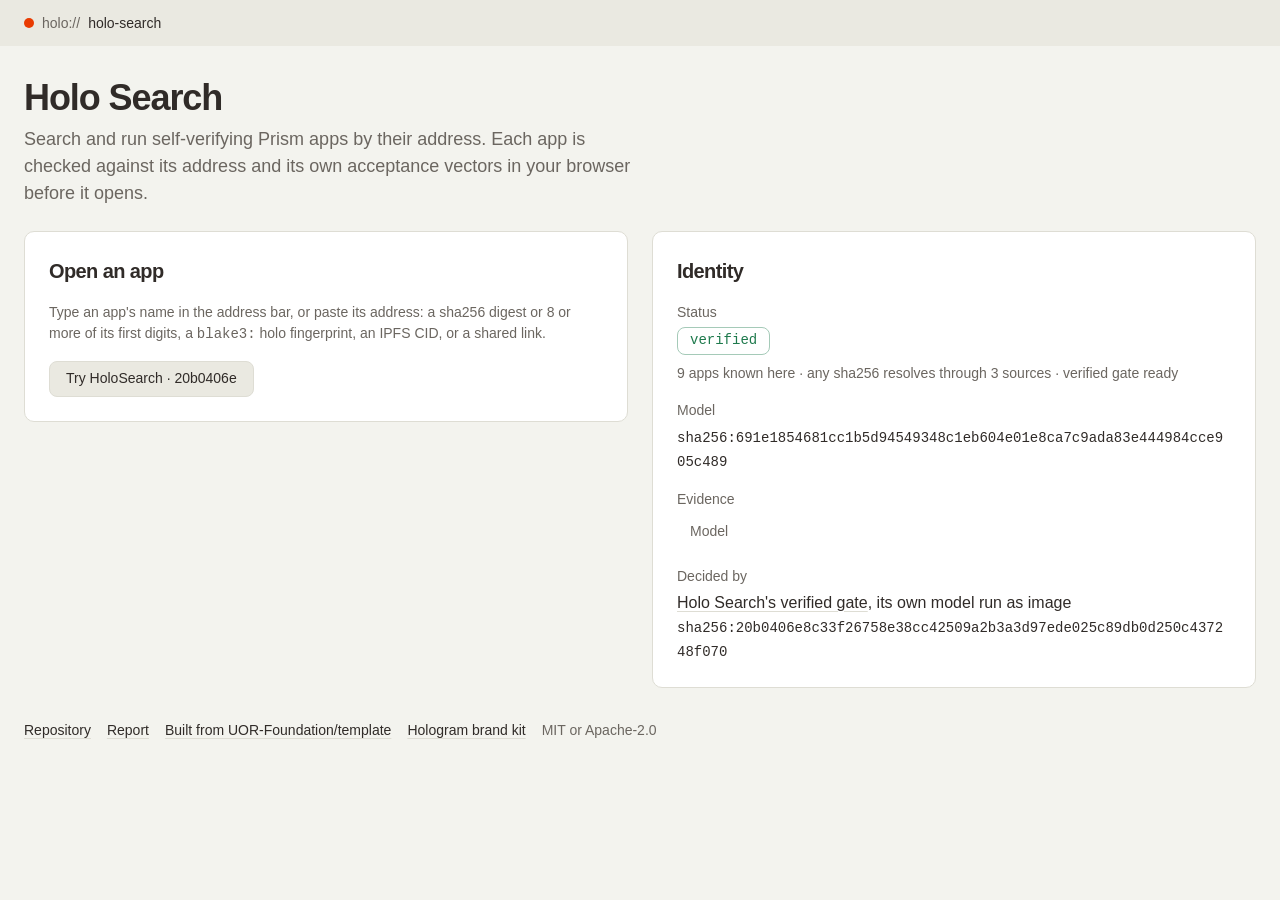
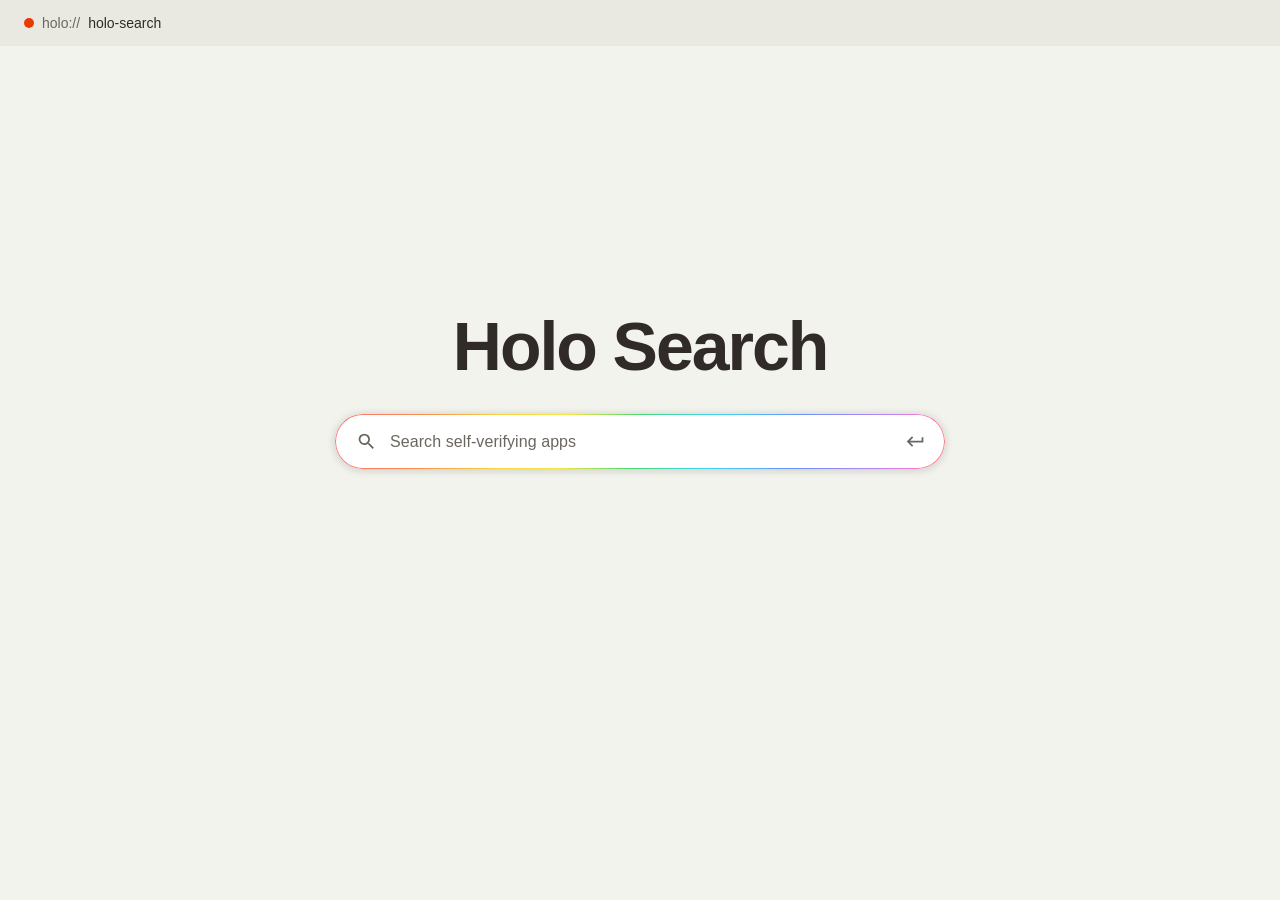
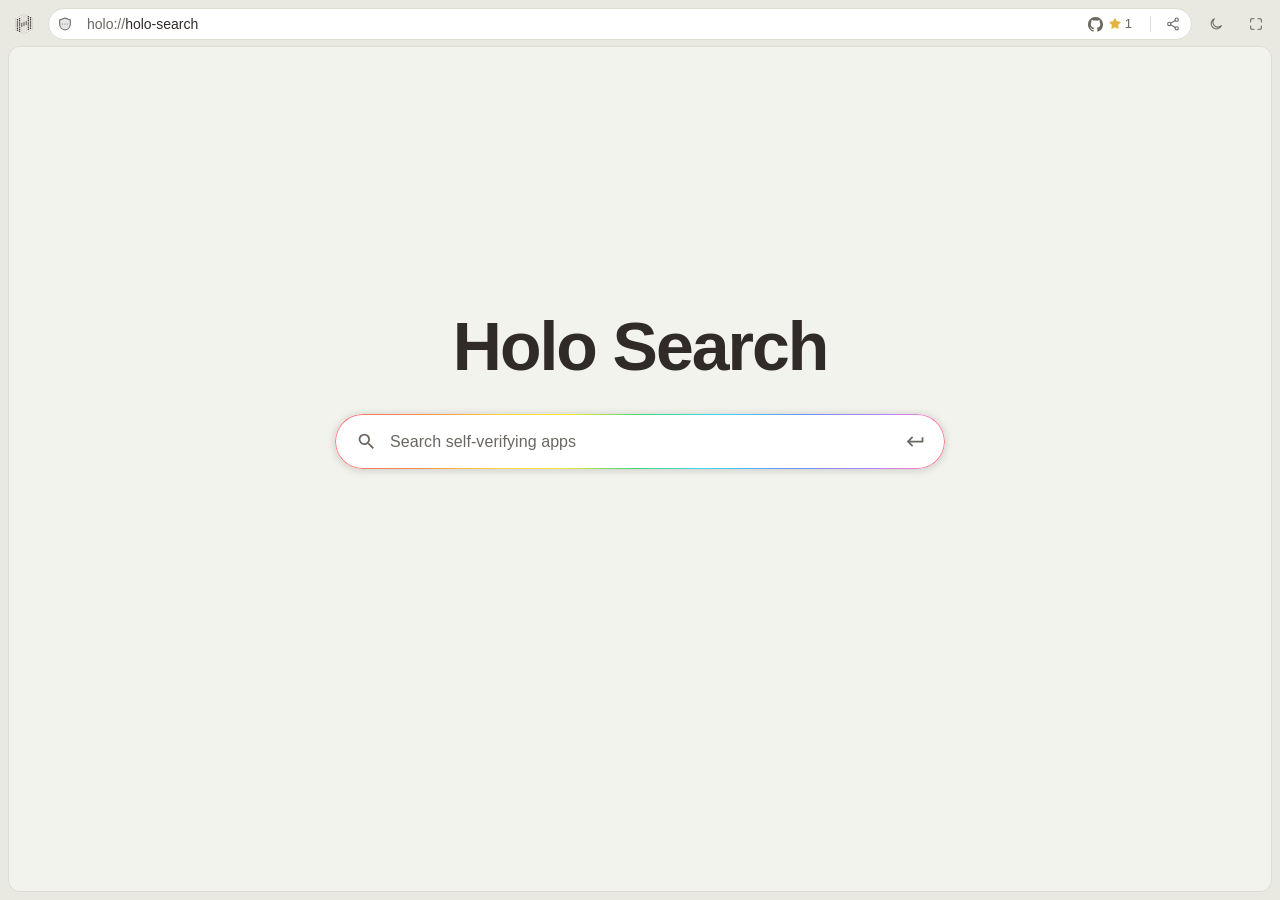
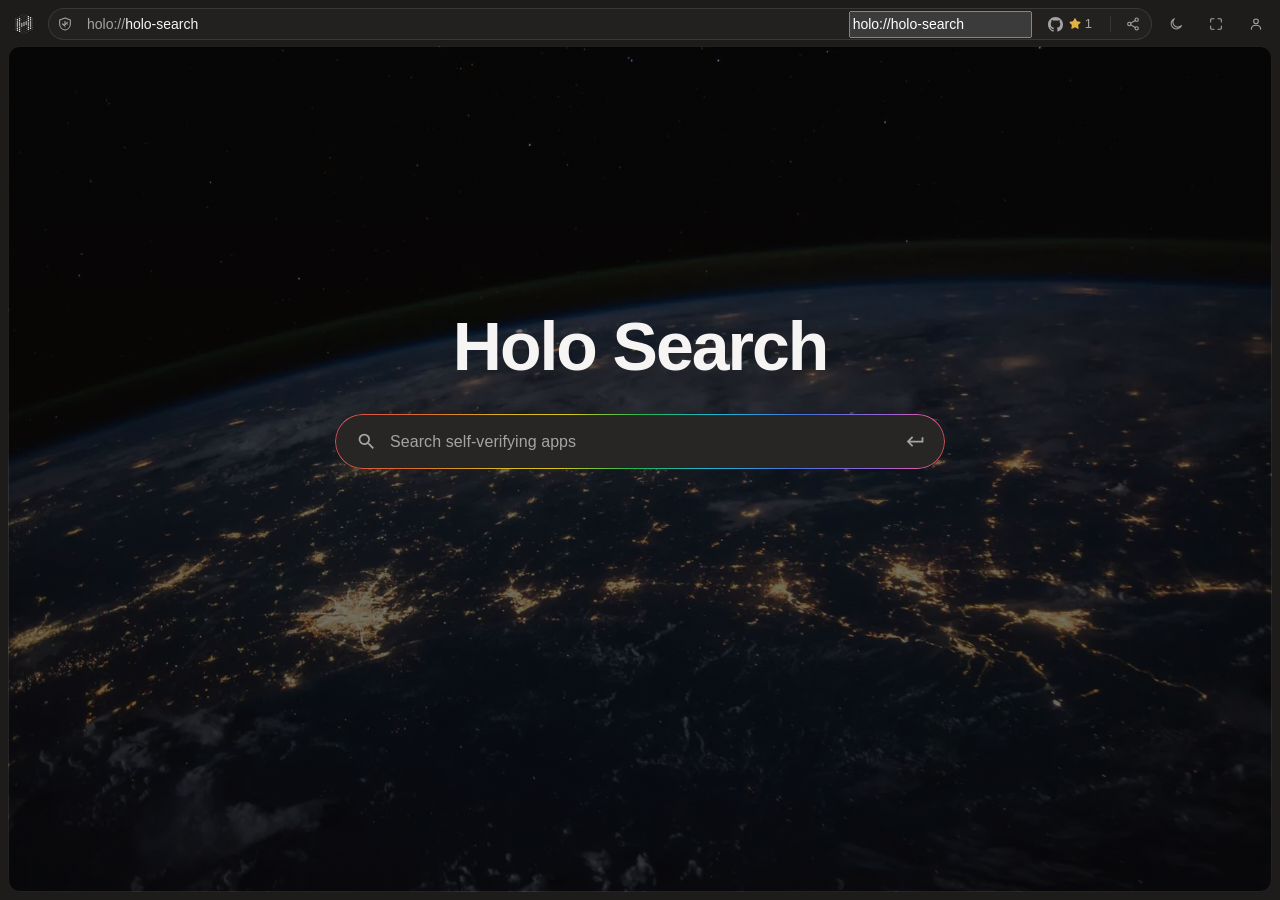
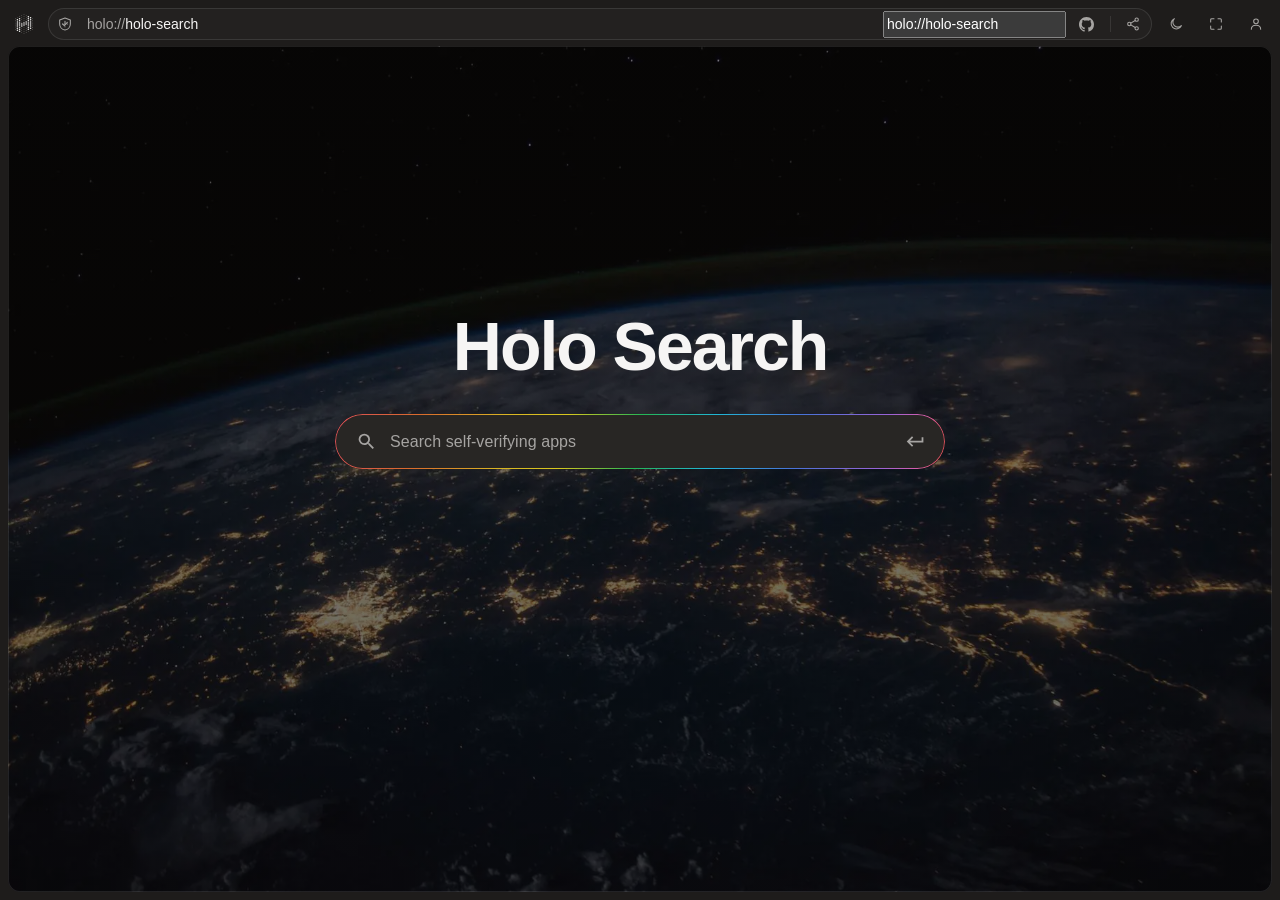
